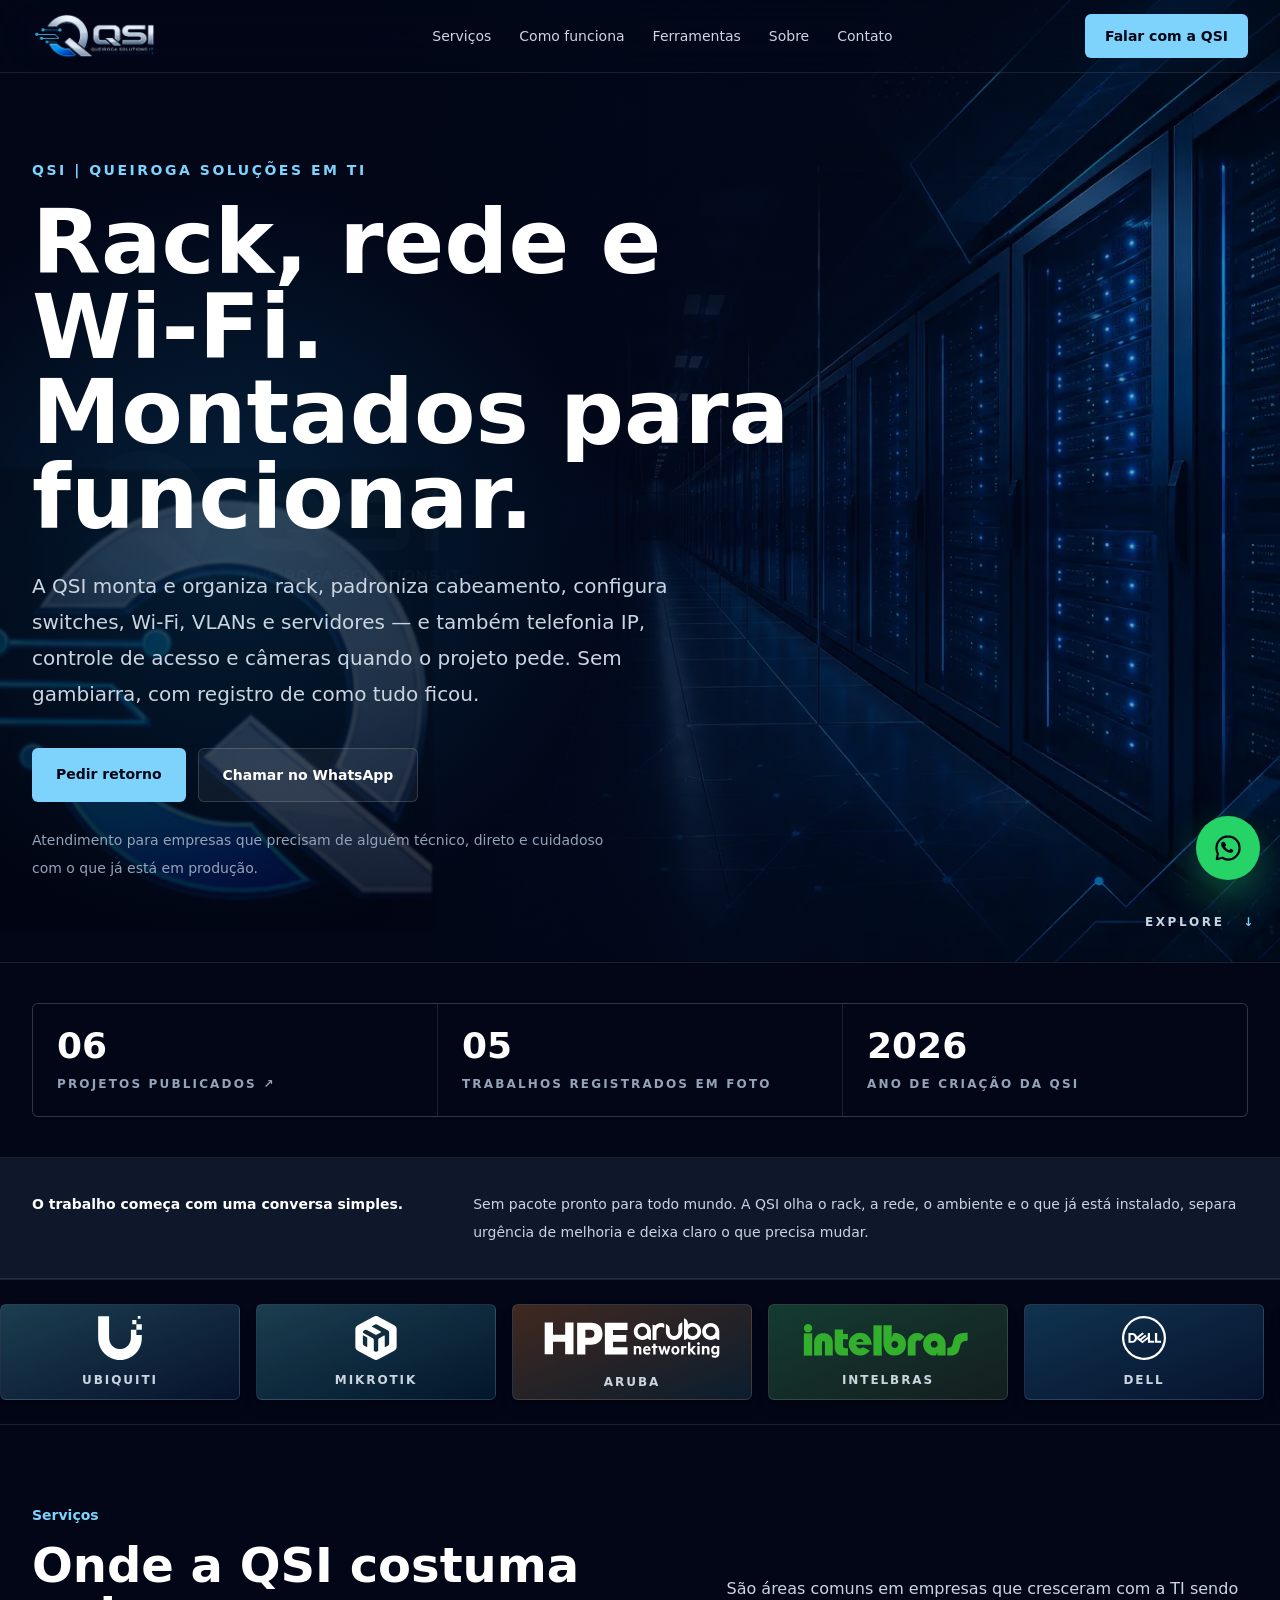
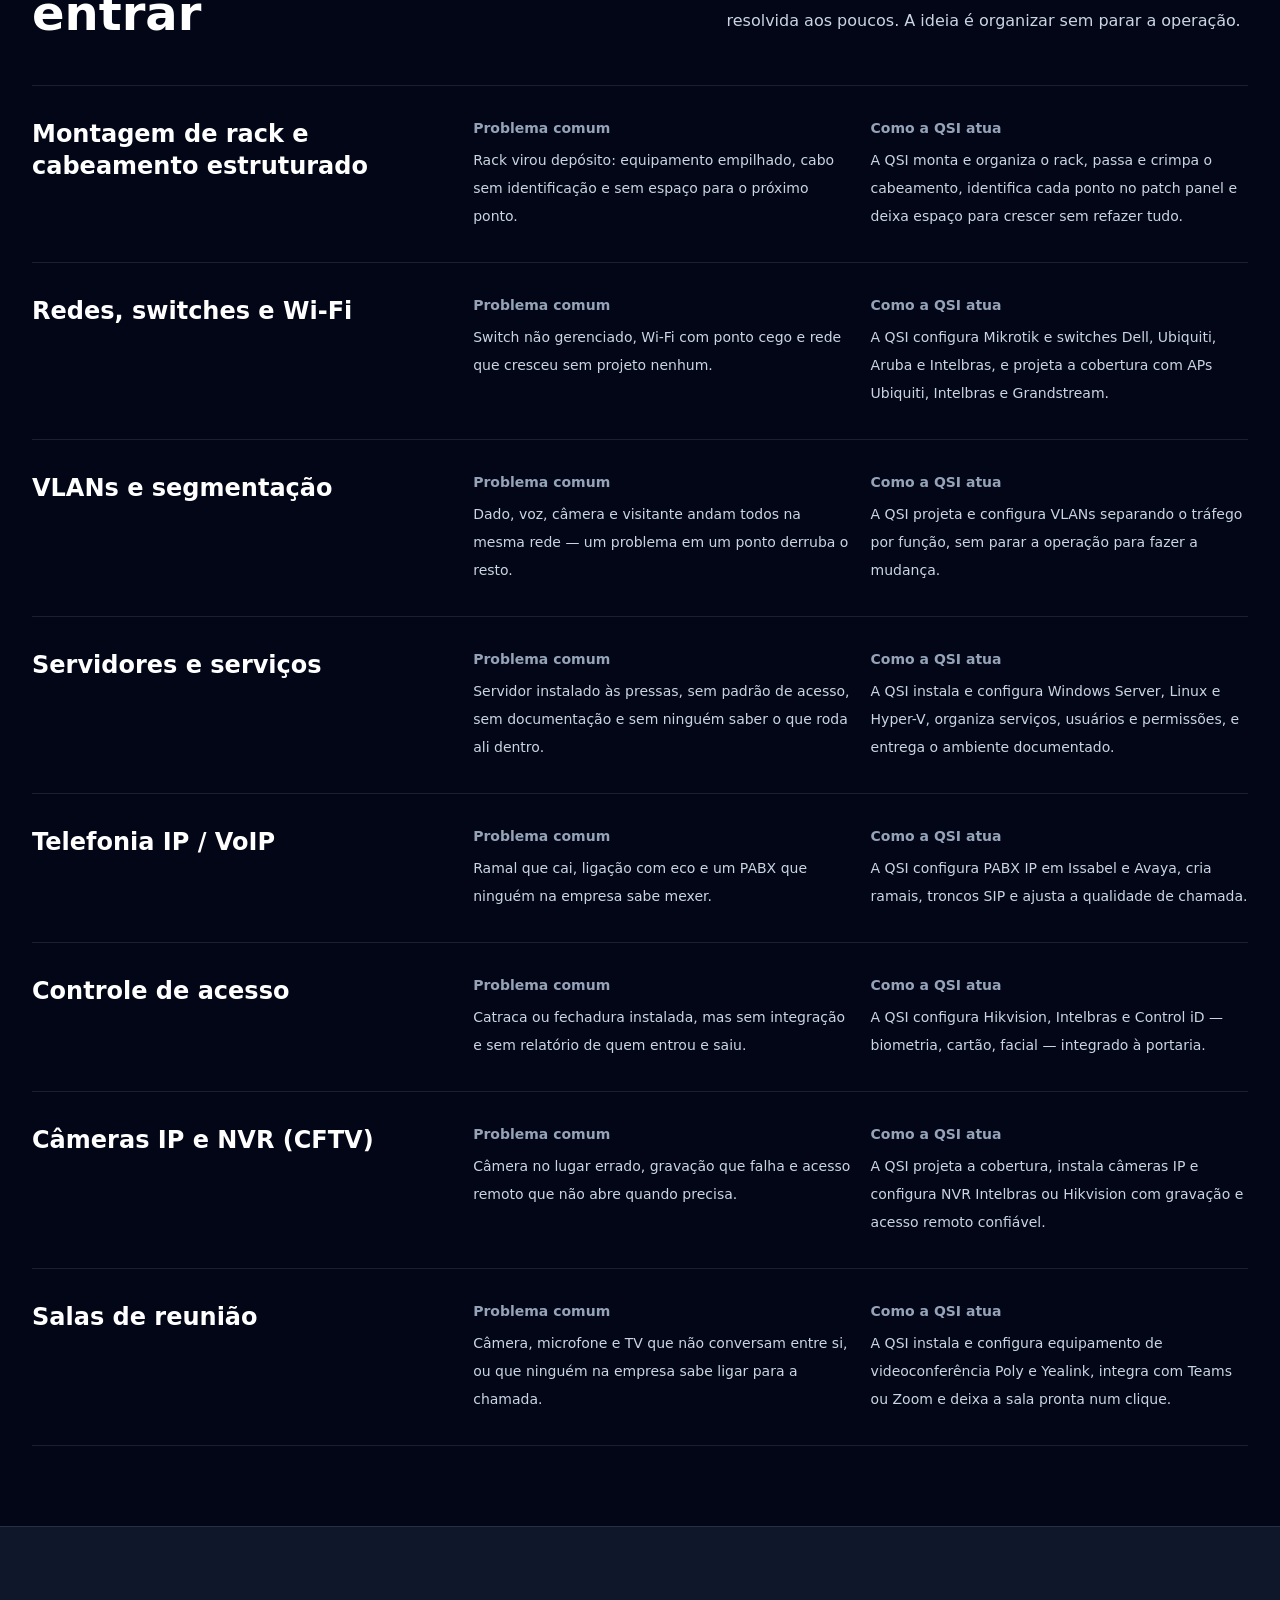
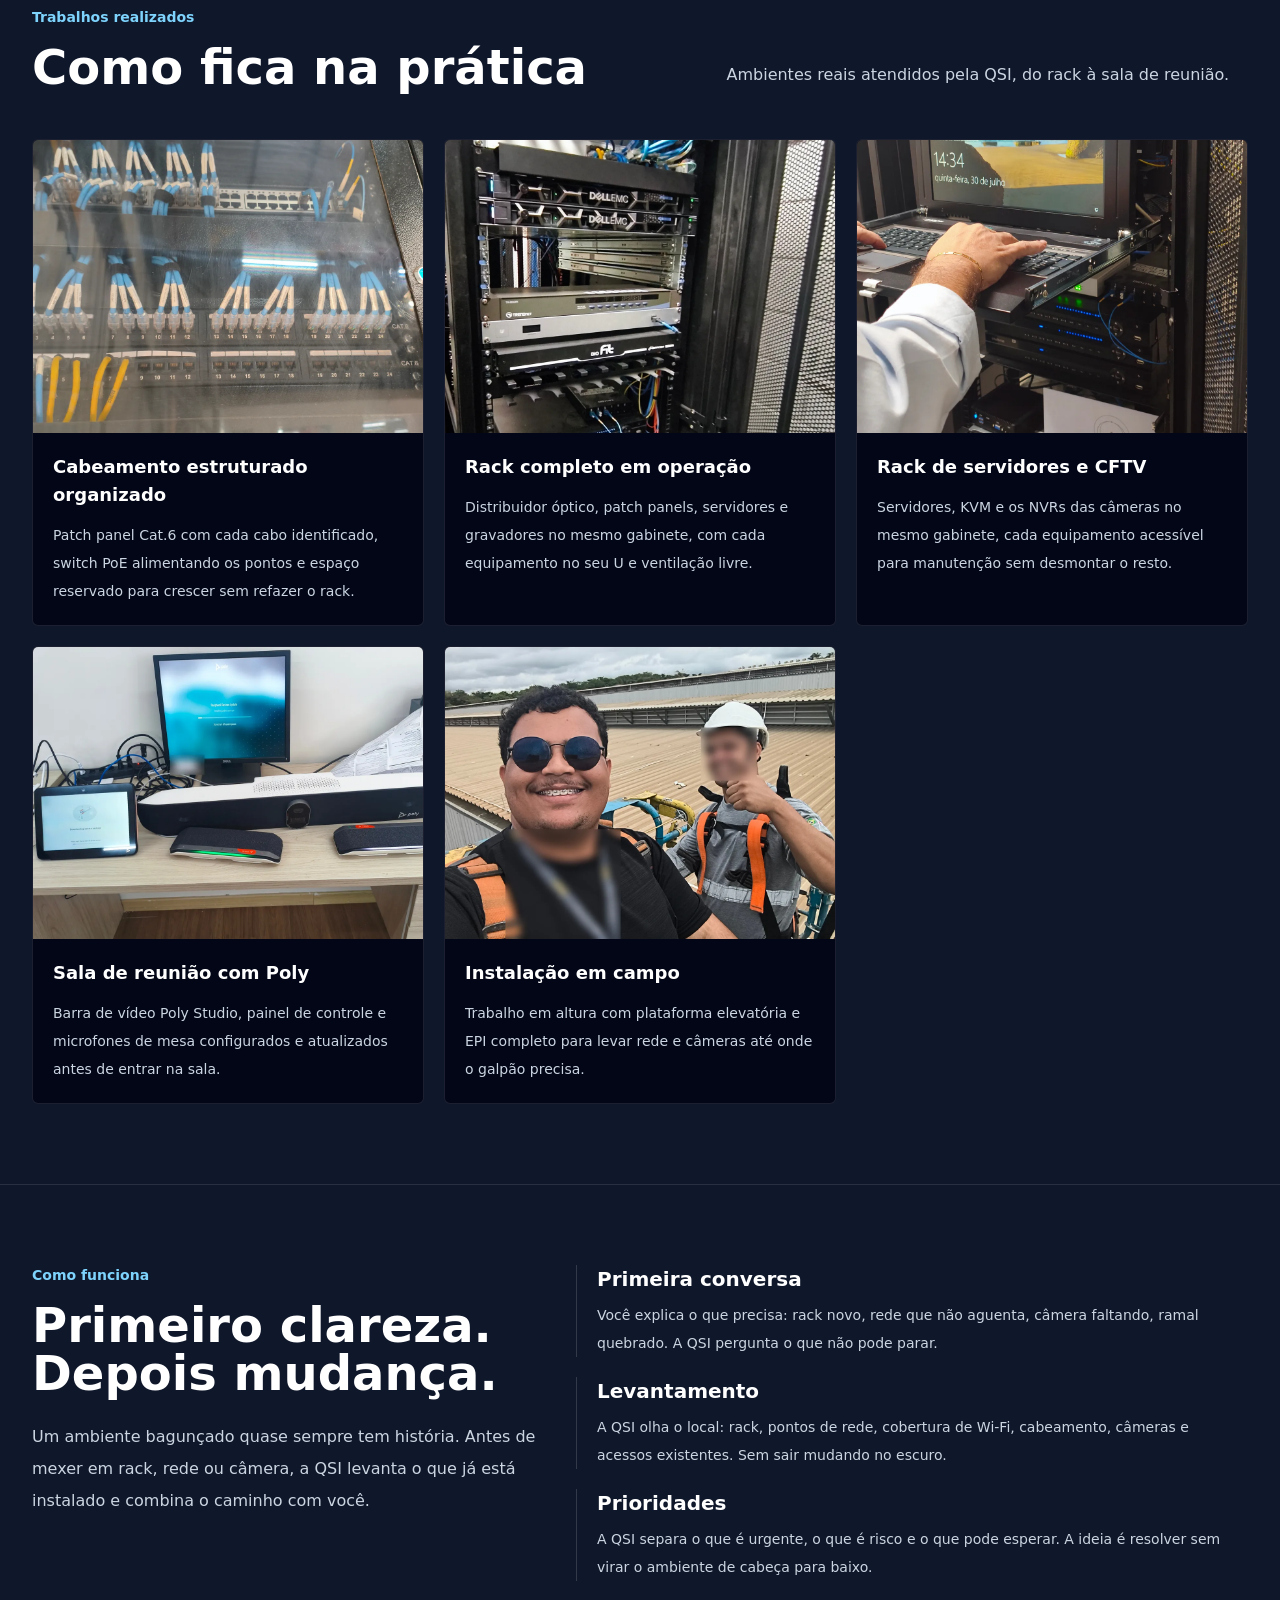
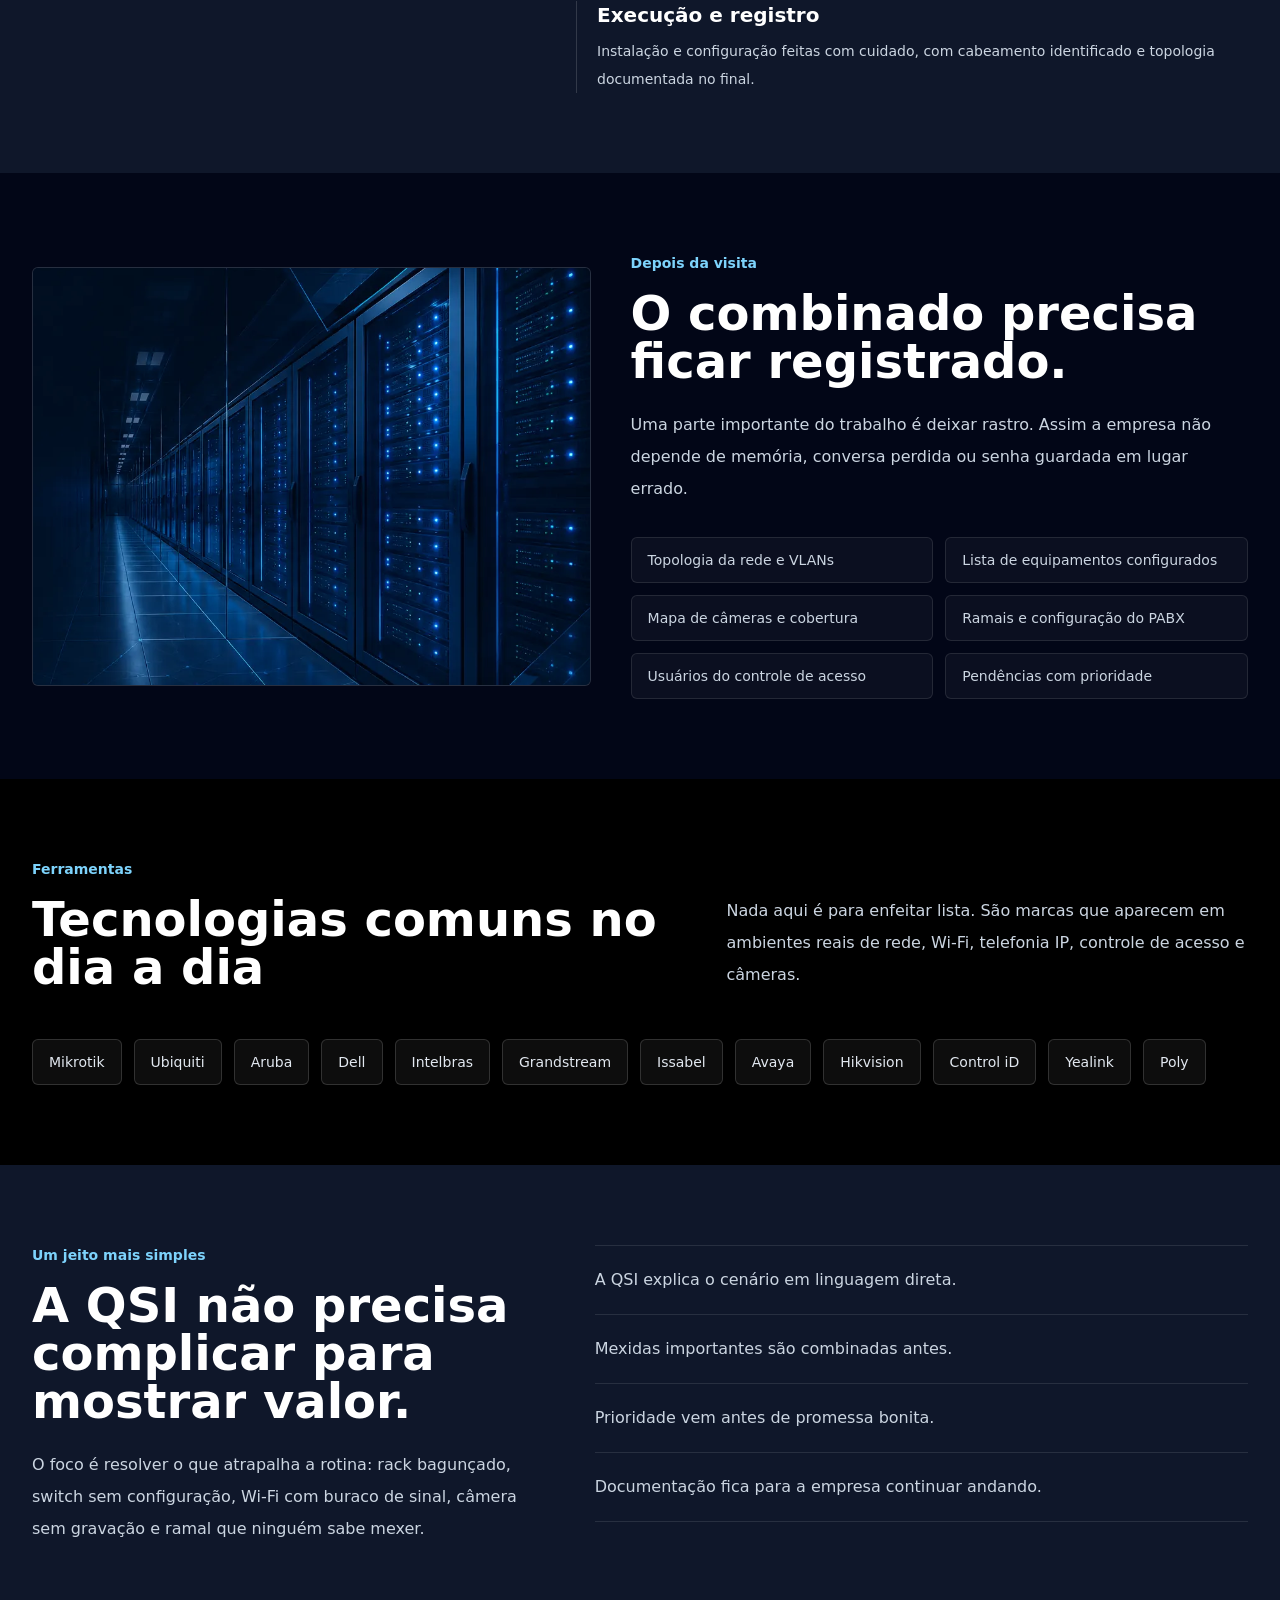
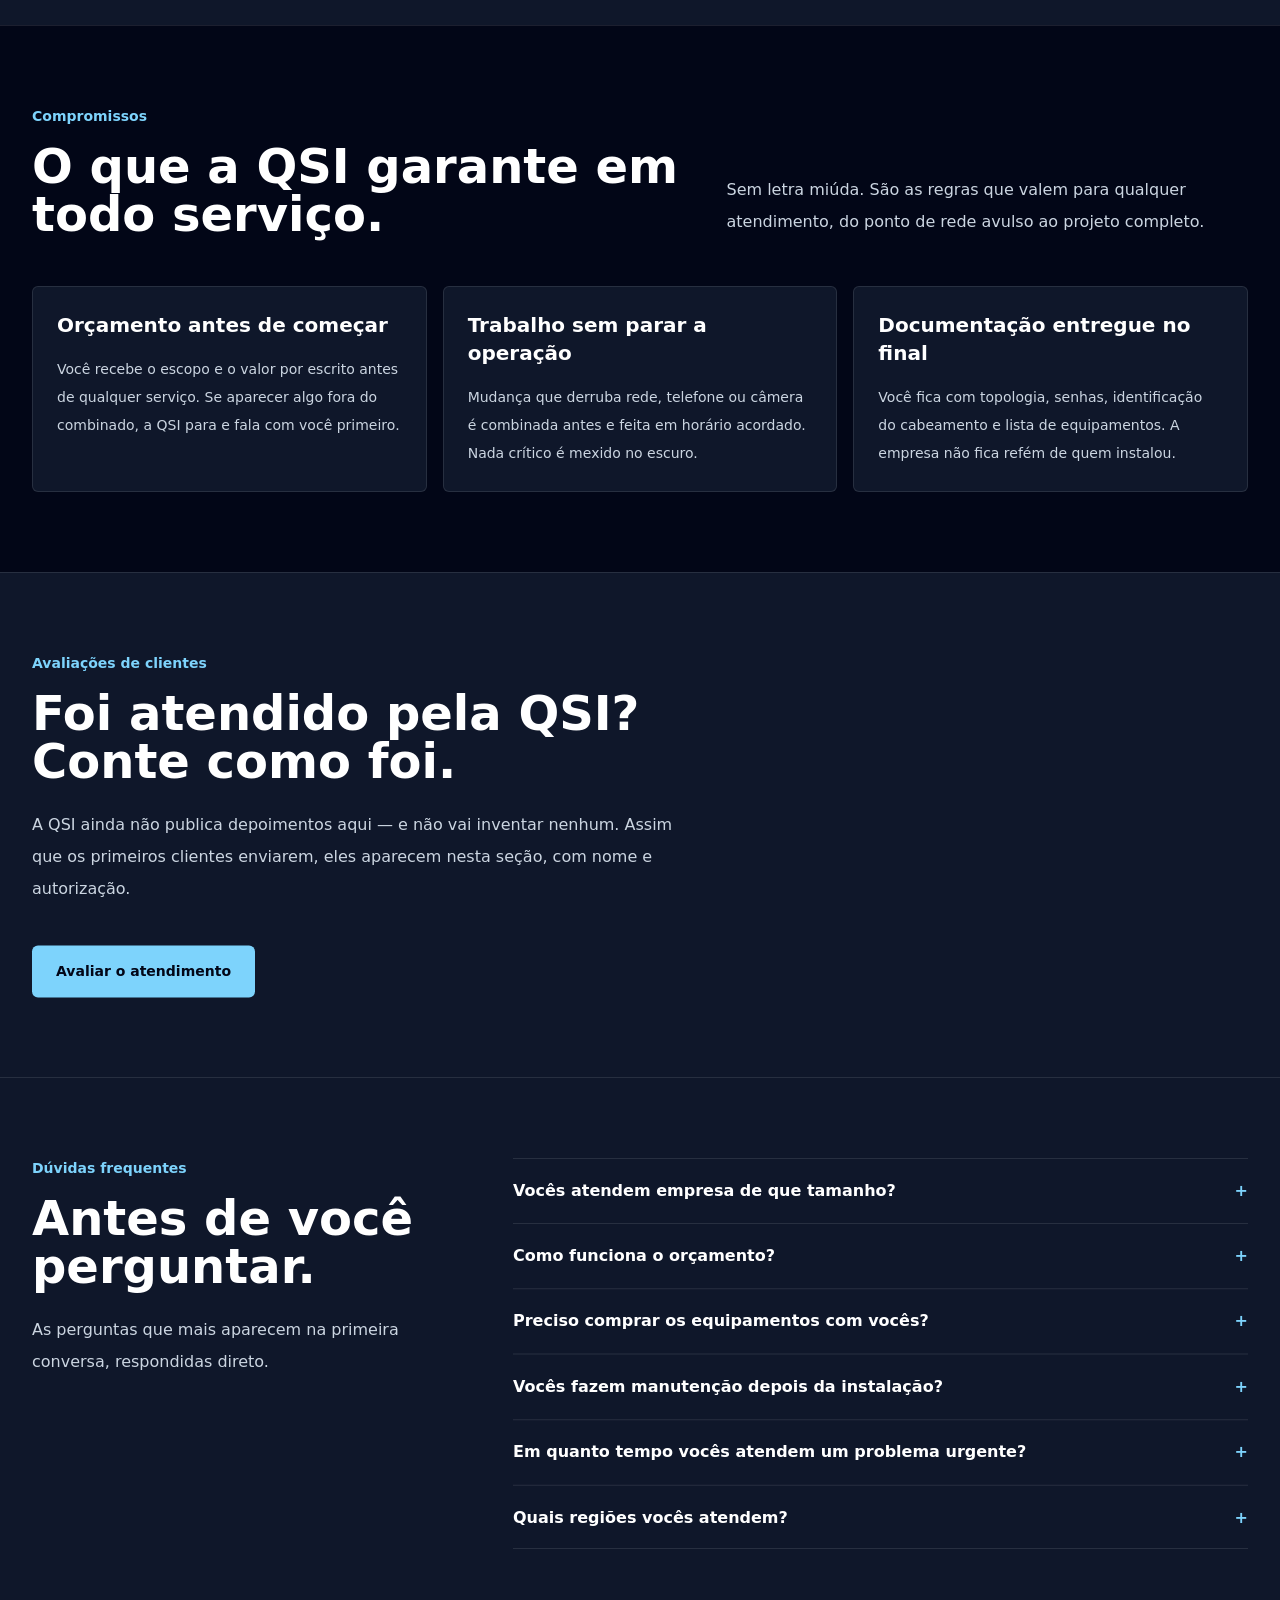
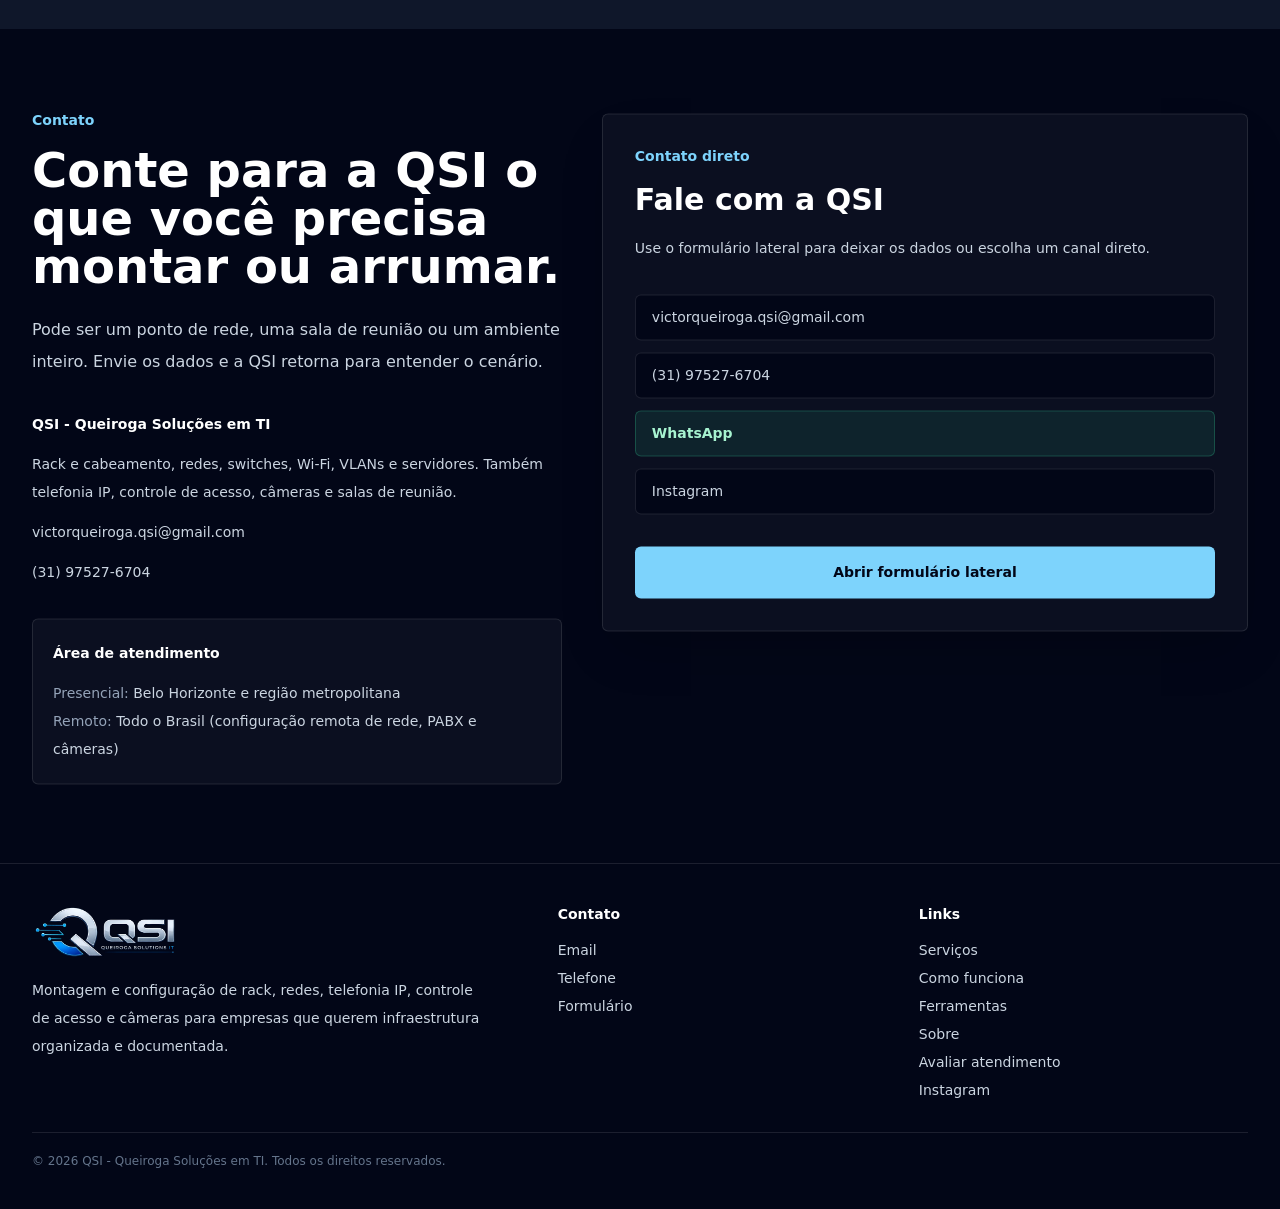
==== index.html @ b08262d1 "Reposiciona para rack, cabeamento, redes e servidores; adiciona faixa de numeros - hero passa a lide" ====
<!DOCTYPE html><!--o9L2mzLvcRJ_IRbmu7d8I--><html lang="pt-BR"><head><meta charSet="utf-8"/><meta name="viewport" content="width=device-width, initial-scale=1"/><link rel="preload" as="image" href="/assets/qsi-logo-transparent.webp"/><link rel="preload" as="image" href="/assets/qsi-hero-spi.webp"/><link rel="preload" as="image" href="/assets/qsi-q-mark.webp"/><link rel="preload" as="image" href="/assets/brands/ubiquiti.svg"/><link rel="preload" as="image" href="/assets/brands/mikrotik.svg"/><link rel="preload" as="image" href="/assets/brands/aruba.svg"/><link rel="preload" as="image" href="/assets/brands/intelbras.svg"/><link rel="preload" as="image" href="/assets/brands/dell.svg"/><link rel="preload" as="image" href="/assets/brands/issabel.svg"/><link rel="preload" as="image" href="/assets/brands/yealink.svg"/><link rel="stylesheet" href="/_next/static/css/ce5e32db10b70e3d.css" data-precedence="next"/><link rel="preload" as="script" fetchPriority="low" href="/_next/static/chunks/webpack-1d8eb0fc8a2c6fcb.js"/><script src="/_next/static/chunks/acfafb44-8249079a6627ac92.js" async=""></script><script src="/_next/static/chunks/920-ceb030261207b4ae.js" async=""></script><script src="/_next/static/chunks/main-app-747148b4da2c9497.js" async=""></script><script src="/_next/static/chunks/151-fd55895e0e0da0a5.js" async=""></script><script src="/_next/static/chunks/app/layout-9b47a3c9d9aac2ff.js" async=""></script><script src="/_next/static/chunks/318-f0725d6cb624e9a7.js" async=""></script><script src="/_next/static/chunks/app/page-04b25f39eabdfef7.js" async=""></script><meta name="theme-color" content="#020617"/><title>QSI - Queiroga Soluções em TI</title><meta name="description" content="Montagem de rack e cabeamento, switches, Wi-Fi, VLANs e servidores — mais telefonia IP, controle de acesso e câmeras. Infraestrutura organizada e configurada para funcionar."/><meta name="author" content="QSI - Queiroga Soluções em TI"/><meta name="keywords" content="Montagem de rack,Cabeamento estruturado,Infraestrutura de rede,Mikrotik,Ubiquiti,Switch gerenciável,VLAN,Wi-Fi corporativo,Configuração de servidores,Windows Server,Hyper-V,Telefonia IP,VoIP,Issabel,Avaya,Controle de acesso,Hikvision,Intelbras,Control iD,CFTV,Câmeras IP,NVR,Sala de reunião,Videoconferência,Poly,Belo Horizonte,Minas Gerais"/><meta name="creator" content="QSI - Queiroga Soluções em TI"/><meta name="publisher" content="QSI - Queiroga Soluções em TI"/><meta name="robots" content="index, follow"/><meta name="googlebot" content="index, follow, max-image-preview:large, max-snippet:-1"/><link rel="canonical" href="https://queirogasolution.com.br/"/><meta property="og:title" content="QSI - Queiroga Soluções em TI"/><meta property="og:description" content="Organização prática de rack e cabeamento, redes, switches, Wi-Fi, VLANs e servidores — e também telefonia IP, controle de acesso e câmeras."/><meta property="og:url" content="https://queirogasolution.com.br/"/><meta property="og:site_name" content="QSI - Queiroga Soluções em TI"/><meta property="og:locale" content="pt_BR"/><meta property="og:image" content="https://queirogasolution.com.br/assets/qsi-og.jpg"/><meta property="og:image:width" content="1200"/><meta property="og:image:height" content="630"/><meta property="og:image:alt" content="QSI - infraestrutura de rede, telefonia e câmeras"/><meta property="og:type" content="website"/><meta name="twitter:card" content="summary_large_image"/><meta name="twitter:title" content="QSI - Queiroga Soluções em TI"/><meta name="twitter:description" content="Montagem e configuração de rack, cabeamento, redes, Wi-Fi e servidores, sem gambiarra."/><meta name="twitter:image" content="https://queirogasolution.com.br/assets/qsi-og.jpg"/><script src="/_next/static/chunks/polyfills-42372ed130431b0a.js" noModule=""></script></head><body><div hidden=""><!--$--><!--/$--></div><header class="fixed inset-x-0 top-0 z-50 border-b border-white/10 bg-slate-950/92 backdrop-blur-xl"><div class="mx-auto flex h-[72px] max-w-[1600px] items-center justify-between gap-4 px-5 lg:px-8"><a href="/" class="flex shrink-0 items-center" aria-label="QSI - página inicial"><img alt="QSI - Queiroga Soluções em TI" width="260" height="100" decoding="async" data-nimg="1" class="h-10 w-36 object-contain object-left sm:h-11 sm:w-40 lg:h-12 lg:w-52" style="color:transparent" src="/assets/qsi-logo-transparent.webp"/></a><nav class="hidden items-center gap-4 md:flex lg:gap-7"><a href="/servicos/" class="whitespace-nowrap text-sm font-medium text-slate-300 transition hover:text-white">Serviços</a><a href="/como-funciona/" class="whitespace-nowrap text-sm font-medium text-slate-300 transition hover:text-white">Como funciona</a><a href="/ferramentas/" class="whitespace-nowrap text-sm font-medium text-slate-300 transition hover:text-white">Ferramentas</a><a href="/sobre/" class="whitespace-nowrap text-sm font-medium text-slate-300 transition hover:text-white">Sobre</a><a href="/contato/" class="whitespace-nowrap text-sm font-medium text-slate-300 transition hover:text-white">Contato</a></nav><a href="/contato/" class="hidden shrink-0 whitespace-nowrap rounded-md bg-sky-300 px-4 py-2.5 text-sm font-semibold text-slate-950 transition hover:bg-white md:inline-flex lg:px-5 lg:py-3">Falar com a QSI</a><button type="button" class="rounded-md border border-white/15 px-4 py-2 text-sm font-semibold text-white md:hidden" aria-expanded="false">Menu</button></div></header><main class="overflow-hidden bg-slate-950 text-slate-100"><script type="application/ld+json">{"@context":"https://schema.org","@type":"LocalBusiness","@id":"https://queirogasolution.com.br/#business","name":"QSI - Queiroga Soluções em TI","description":"Montagem de rack e cabeamento, switches, Wi-Fi, VLANs e servidores — mais telefonia IP, controle de acesso e câmeras. Infraestrutura organizada e configurada para funcionar.","areaServed":[{"@type":"City","name":"Belo Horizonte"},{"@type":"State","name":"Minas Gerais"}],"address":{"@type":"PostalAddress","addressLocality":"Belo Horizonte","addressRegion":"MG","addressCountry":"BR"},"knowsAbout":["Montagem de rack e cabeamento estruturado","Redes, switches e Wi-Fi","VLANs e segmentação","Servidores e serviços","Telefonia IP","Controle de acesso","Câmeras IP e NVR","Salas de reunião"],"url":"https://queirogasolution.com.br","image":"https://queirogasolution.com.br/assets/qsi-og.jpg","email":"victorqueiroga.qsi@gmail.com","telephone":"(31) 97527-6704","priceRange":"$$","sameAs":["https://www.instagram.com/queiroga_solutions_it?igsh=ZDJmYmFrMWUxdTM="]}</script><script type="application/ld+json">{"@context":"https://schema.org","@type":"FAQPage","mainEntity":[{"@type":"Question","name":"Vocês atendem empresa de que tamanho?","acceptedAnswer":{"@type":"Answer","text":"Do consultório e da loja com um rack pequeno até galpão e escritório com dezenas de pontos de rede. O que muda é o tamanho do projeto, não a forma de trabalhar."}},{"@type":"Question","name":"Como funciona o orçamento?","acceptedAnswer":{"@type":"Answer","text":"A primeira conversa e o levantamento inicial não têm custo. Depois de ver o que existe, a QSI manda o escopo e o valor por escrito. Só começa depois do seu aceite."}},{"@type":"Question","name":"Preciso comprar os equipamentos com vocês?","acceptedAnswer":{"@type":"Answer","text":"Não. A QSI trabalha com o que você já tem ou indica o que faz sentido comprar, com a especificação certa. Você compra de quem quiser."}},{"@type":"Question","name":"Vocês fazem manutenção depois da instalação?","acceptedAnswer":{"@type":"Answer","text":"Sim. Dá para contratar atendimento pontual quando der problema ou uma rotina mensal de acompanhamento, com prioridade de resposta."}},{"@type":"Question","name":"Em quanto tempo vocês atendem um problema urgente?","acceptedAnswer":{"@type":"Answer","text":"Rede parada, telefone mudo ou câmera fora do ar entram como urgência. O retorno é no mesmo dia útil, com atendimento remoto imediato quando o problema permite."}},{"@type":"Question","name":"Quais regiões vocês atendem?","acceptedAnswer":{"@type":"Answer","text":"Belo Horizonte e região metropolitana para serviço presencial. Configuração remota de rede, PABX e câmeras pode ser feita para qualquer lugar do país."}}]}</script><section id="inicio" class="relative min-h-screen overflow-hidden border-b border-white/10 bg-slate-950 pt-20"><img alt="Corredor de datacenter com racks iluminados em azul" decoding="async" data-nimg="fill" class="object-cover object-center opacity-95" style="position:absolute;height:100%;width:100%;left:0;top:0;right:0;bottom:0;color:transparent" src="/assets/qsi-hero-spi.webp"/><div class="absolute inset-0 bg-[linear-gradient(180deg,rgba(2,6,23,0.93)_0%,rgba(2,6,23,0.82)_55%,rgba(2,6,23,0.95)_100%)] lg:bg-[linear-gradient(90deg,rgba(2,6,23,0.99)_0%,rgba(2,6,23,0.96)_34%,rgba(2,6,23,0.62)_62%,rgba(2,6,23,0.18)_100%)]"></div><div class="absolute inset-0 bg-[radial-gradient(circle_at_18%_58%,rgba(14,165,233,0.18),transparent_32%)]"></div><img alt="" aria-hidden="true" width="625" height="530" decoding="async" data-nimg="1" class="pointer-events-none absolute -left-28 bottom-8 hidden w-[34rem] max-w-none opacity-[0.16] blur-[1px] saturate-150 lg:block" style="color:transparent" src="/assets/qsi-q-mark.webp"/><div class="relative mx-auto flex min-h-[calc(100vh-5rem)] max-w-[1600px] items-center px-5 py-20 lg:px-8"><div class="max-w-3xl" style="opacity:0;transform:translateY(28px)"><p class="mb-5 text-sm font-semibold uppercase tracking-[0.18em] text-sky-300">QSI | Queiroga Soluções em TI</p><h1 class="max-w-5xl text-[clamp(2.5rem,7vw,6.8rem)] font-semibold leading-[1.05] tracking-normal text-white sm:leading-[0.95]">Rack, rede e Wi-Fi. Montados para funcionar.</h1><p class="mt-7 max-w-2xl text-lg leading-8 text-slate-300 sm:text-xl sm:leading-9">A QSI monta e organiza rack, padroniza cabeamento, configura switches, Wi-Fi, VLANs e servidores — e também telefonia IP, controle de acesso e câmeras quando o projeto pede. Sem gambiarra, com registro de como tudo ficou.</p><div class="mt-9 flex flex-col gap-3 sm:flex-row"><a href="/contato/" class="inline-flex justify-center rounded-md bg-sky-300 px-6 py-4 text-sm font-semibold text-slate-950 transition hover:bg-white">Pedir retorno</a><button type="button" data-qsi-whatsapp-popup="true" class="inline-flex justify-center rounded-md border border-white/15 bg-white/5 px-6 py-4 text-sm font-semibold text-white transition hover:border-emerald-400 hover:text-emerald-200">Chamar no WhatsApp</button></div><p class="mt-6 max-w-xl text-sm leading-7 text-slate-400">Atendimento para empresas que precisam de alguém técnico, direto e cuidadoso com o que já está em produção.</p></div></div><div class="absolute bottom-8 right-6 hidden text-xs font-semibold uppercase tracking-[0.22em] text-slate-300 lg:block">Explore <span class="ml-3 text-sky-300">↓</span></div></section><section class="border-b border-white/10 bg-slate-950 px-5 py-10 lg:px-8" aria-label="Números da QSI"><dl class="mx-auto grid max-w-[1600px] gap-px overflow-hidden rounded-md border border-white/10 bg-white/10 sm:grid-cols-3"><div class="flex flex-col bg-slate-950 p-6"><dt class="order-2 mt-3 text-xs font-semibold uppercase tracking-[0.18em] text-slate-400"><a class="transition hover:text-sky-300" href="https://github.com/VictorQueirogaToledo/apresentacoes" target="_blank" rel="noreferrer">Projetos publicados<!-- --> ↗</a></dt><dd class="text-4xl font-semibold leading-none text-white">06</dd></div><div class="flex flex-col bg-slate-950 p-6"><dt class="order-2 mt-3 text-xs font-semibold uppercase tracking-[0.18em] text-slate-400">Trabalhos registrados em foto</dt><dd class="text-4xl font-semibold leading-none text-white">05</dd></div><div class="flex flex-col bg-slate-950 p-6"><dt class="order-2 mt-3 text-xs font-semibold uppercase tracking-[0.18em] text-slate-400">Ano de criação da QSI</dt><dd class="text-4xl font-semibold leading-none text-white">2026</dd></div></dl></section><section class="border-b border-white/10 bg-slate-900 px-5 py-8 lg:px-8"><div class="mx-auto grid max-w-[1600px] gap-6 text-sm leading-7 text-slate-300 lg:grid-cols-[0.7fr_1.3fr]"><p class="font-semibold text-white">O trabalho começa com uma conversa simples.</p><p>Sem pacote pronto para todo mundo. A QSI olha o rack, a rede, o ambiente e o que já está instalado, separa urgência de melhoria e deixa claro o que precisa mudar.</p></div></section><div class="overflow-hidden border-y border-white/10 bg-slate-950 py-6"><div class="brand-marquee flex w-max gap-4"><div class="flex h-24 min-w-60 flex-col items-center justify-center gap-3 rounded-md border border-white/10 bg-gradient-to-br from-cyan-300/25 to-blue-500/10 px-7 shadow-lg shadow-black/20"><img src="/assets/brands/ubiquiti.svg" alt="Logo Ubiquiti" class="object-contain h-11 w-36"/><span class="text-xs font-semibold uppercase tracking-[0.16em] text-slate-300">Ubiquiti</span></div><div class="flex h-24 min-w-60 flex-col items-center justify-center gap-3 rounded-md border border-white/10 bg-gradient-to-br from-cyan-300/25 to-sky-500/10 px-7 shadow-lg shadow-black/20"><img src="/assets/brands/mikrotik.svg" alt="Logo MikroTik" class="object-contain h-11 w-36"/><span class="text-xs font-semibold uppercase tracking-[0.16em] text-slate-300">MikroTik</span></div><div class="flex h-24 min-w-60 flex-col items-center justify-center gap-3 rounded-md border border-white/10 bg-gradient-to-br from-orange-400/25 to-cyan-300/10 px-7 shadow-lg shadow-black/20"><img src="/assets/brands/aruba.svg" alt="Logo Aruba" class="object-contain h-12 w-44 brightness-0 invert"/><span class="text-xs font-semibold uppercase tracking-[0.16em] text-slate-300">Aruba</span></div><div class="flex h-24 min-w-60 flex-col items-center justify-center gap-3 rounded-md border border-white/10 bg-gradient-to-br from-green-400/25 to-lime-300/10 px-7 shadow-lg shadow-black/20"><img src="/assets/brands/intelbras.svg" alt="Logo Intelbras" class="object-contain h-11 w-44"/><span class="text-xs font-semibold uppercase tracking-[0.16em] text-slate-300">Intelbras</span></div><div class="flex h-24 min-w-60 flex-col items-center justify-center gap-3 rounded-md border border-white/10 bg-gradient-to-br from-sky-400/25 to-blue-500/10 px-7 shadow-lg shadow-black/20"><img src="/assets/brands/dell.svg" alt="Logo Dell" class="object-contain h-11 w-32"/><span class="text-xs font-semibold uppercase tracking-[0.16em] text-slate-300">Dell</span></div><div class="flex h-24 min-w-60 flex-col items-center justify-center gap-3 rounded-md border border-white/10 bg-gradient-to-br from-violet-400/25 to-fuchsia-300/10 px-7 shadow-lg shadow-black/20"><img src="/assets/brands/issabel.svg" alt="Logo Issabel" class="object-contain h-12 w-32"/><span class="text-xs font-semibold uppercase tracking-[0.16em] text-slate-300">Issabel</span></div><div class="flex h-24 min-w-60 flex-col items-center justify-center gap-3 rounded-md border border-white/10 bg-gradient-to-br from-emerald-400/25 to-teal-500/10 px-7 shadow-lg shadow-black/20"><img src="/assets/brands/yealink.svg" alt="Logo Yealink" class="object-contain h-11 w-44 brightness-0 invert"/><span class="text-xs font-semibold uppercase tracking-[0.16em] text-slate-300">Yealink</span></div><div class="flex h-24 min-w-60 flex-col items-center justify-center gap-3 rounded-md border border-white/10 bg-gradient-to-br from-cyan-300/25 to-blue-500/10 px-7 shadow-lg shadow-black/20"><img src="/assets/brands/ubiquiti.svg" alt="Logo Ubiquiti" class="object-contain h-11 w-36"/><span class="text-xs font-semibold uppercase tracking-[0.16em] text-slate-300">Ubiquiti</span></div><div class="flex h-24 min-w-60 flex-col items-center justify-center gap-3 rounded-md border border-white/10 bg-gradient-to-br from-cyan-300/25 to-sky-500/10 px-7 shadow-lg shadow-black/20"><img src="/assets/brands/mikrotik.svg" alt="Logo MikroTik" class="object-contain h-11 w-36"/><span class="text-xs font-semibold uppercase tracking-[0.16em] text-slate-300">MikroTik</span></div><div class="flex h-24 min-w-60 flex-col items-center justify-center gap-3 rounded-md border border-white/10 bg-gradient-to-br from-orange-400/25 to-cyan-300/10 px-7 shadow-lg shadow-black/20"><img src="/assets/brands/aruba.svg" alt="Logo Aruba" class="object-contain h-12 w-44 brightness-0 invert"/><span class="text-xs font-semibold uppercase tracking-[0.16em] text-slate-300">Aruba</span></div><div class="flex h-24 min-w-60 flex-col items-center justify-center gap-3 rounded-md border border-white/10 bg-gradient-to-br from-green-400/25 to-lime-300/10 px-7 shadow-lg shadow-black/20"><img src="/assets/brands/intelbras.svg" alt="Logo Intelbras" class="object-contain h-11 w-44"/><span class="text-xs font-semibold uppercase tracking-[0.16em] text-slate-300">Intelbras</span></div><div class="flex h-24 min-w-60 flex-col items-center justify-center gap-3 rounded-md border border-white/10 bg-gradient-to-br from-sky-400/25 to-blue-500/10 px-7 shadow-lg shadow-black/20"><img src="/assets/brands/dell.svg" alt="Logo Dell" class="object-contain h-11 w-32"/><span class="text-xs font-semibold uppercase tracking-[0.16em] text-slate-300">Dell</span></div><div class="flex h-24 min-w-60 flex-col items-center justify-center gap-3 rounded-md border border-white/10 bg-gradient-to-br from-violet-400/25 to-fuchsia-300/10 px-7 shadow-lg shadow-black/20"><img src="/assets/brands/issabel.svg" alt="Logo Issabel" class="object-contain h-12 w-32"/><span class="text-xs font-semibold uppercase tracking-[0.16em] text-slate-300">Issabel</span></div><div class="flex h-24 min-w-60 flex-col items-center justify-center gap-3 rounded-md border border-white/10 bg-gradient-to-br from-emerald-400/25 to-teal-500/10 px-7 shadow-lg shadow-black/20"><img src="/assets/brands/yealink.svg" alt="Logo Yealink" class="object-contain h-11 w-44 brightness-0 invert"/><span class="text-xs font-semibold uppercase tracking-[0.16em] text-slate-300">Yealink</span></div></div></div><section id="servicos" class="mx-auto max-w-[1600px] px-5 py-20 lg:px-8"><div style="opacity:0;transform:translateY(28px)"><div class="mb-12 grid gap-6 lg:grid-cols-[0.9fr_0.7fr] lg:items-end"><div><p class="mb-4 text-sm font-semibold text-sky-300">Serviços</p><h2 class="text-4xl font-semibold leading-tight text-white sm:text-5xl">Onde a QSI costuma entrar</h2></div><p class="text-base leading-8 text-slate-300">São áreas comuns em empresas que cresceram com a TI sendo resolvida aos poucos. A ideia é organizar sem parar a operação.</p></div></div><div class="divide-y divide-white/10 border-y border-white/10"><div style="opacity:0;transform:translateY(28px)"><article class="grid gap-6 py-8 lg:grid-cols-[0.35fr_0.65fr]"><div><h3 class="text-2xl font-semibold text-white">Montagem de rack e cabeamento estruturado</h3></div><div class="grid gap-5 sm:grid-cols-2"><div><p class="text-sm font-semibold text-slate-400">Problema comum</p><p class="mt-2 text-sm leading-7 text-slate-300">Rack virou depósito: equipamento empilhado, cabo sem identificação e sem espaço para o próximo ponto.</p></div><div><p class="text-sm font-semibold text-slate-400">Como a QSI atua</p><p class="mt-2 text-sm leading-7 text-slate-300">A QSI monta e organiza o rack, passa e crimpa o cabeamento, identifica cada ponto no patch panel e deixa espaço para crescer sem refazer tudo.</p></div></div></article></div><div style="opacity:0;transform:translateY(28px)"><article class="grid gap-6 py-8 lg:grid-cols-[0.35fr_0.65fr]"><div><h3 class="text-2xl font-semibold text-white">Redes, switches e Wi-Fi</h3></div><div class="grid gap-5 sm:grid-cols-2"><div><p class="text-sm font-semibold text-slate-400">Problema comum</p><p class="mt-2 text-sm leading-7 text-slate-300">Switch não gerenciado, Wi-Fi com ponto cego e rede que cresceu sem projeto nenhum.</p></div><div><p class="text-sm font-semibold text-slate-400">Como a QSI atua</p><p class="mt-2 text-sm leading-7 text-slate-300">A QSI configura Mikrotik e switches Dell, Ubiquiti, Aruba e Intelbras, e projeta a cobertura com APs Ubiquiti, Intelbras e Grandstream.</p></div></div></article></div><div style="opacity:0;transform:translateY(28px)"><article class="grid gap-6 py-8 lg:grid-cols-[0.35fr_0.65fr]"><div><h3 class="text-2xl font-semibold text-white">VLANs e segmentação</h3></div><div class="grid gap-5 sm:grid-cols-2"><div><p class="text-sm font-semibold text-slate-400">Problema comum</p><p class="mt-2 text-sm leading-7 text-slate-300">Dado, voz, câmera e visitante andam todos na mesma rede — um problema em um ponto derruba o resto.</p></div><div><p class="text-sm font-semibold text-slate-400">Como a QSI atua</p><p class="mt-2 text-sm leading-7 text-slate-300">A QSI projeta e configura VLANs separando o tráfego por função, sem parar a operação para fazer a mudança.</p></div></div></article></div><div style="opacity:0;transform:translateY(28px)"><article class="grid gap-6 py-8 lg:grid-cols-[0.35fr_0.65fr]"><div><h3 class="text-2xl font-semibold text-white">Servidores e serviços</h3></div><div class="grid gap-5 sm:grid-cols-2"><div><p class="text-sm font-semibold text-slate-400">Problema comum</p><p class="mt-2 text-sm leading-7 text-slate-300">Servidor instalado às pressas, sem padrão de acesso, sem documentação e sem ninguém saber o que roda ali dentro.</p></div><div><p class="text-sm font-semibold text-slate-400">Como a QSI atua</p><p class="mt-2 text-sm leading-7 text-slate-300">A QSI instala e configura Windows Server, Linux e Hyper-V, organiza serviços, usuários e permissões, e entrega o ambiente documentado.</p></div></div></article></div><div style="opacity:0;transform:translateY(28px)"><article class="grid gap-6 py-8 lg:grid-cols-[0.35fr_0.65fr]"><div><h3 class="text-2xl font-semibold text-white">Telefonia IP / VoIP</h3></div><div class="grid gap-5 sm:grid-cols-2"><div><p class="text-sm font-semibold text-slate-400">Problema comum</p><p class="mt-2 text-sm leading-7 text-slate-300">Ramal que cai, ligação com eco e um PABX que ninguém na empresa sabe mexer.</p></div><div><p class="text-sm font-semibold text-slate-400">Como a QSI atua</p><p class="mt-2 text-sm leading-7 text-slate-300">A QSI configura PABX IP em Issabel e Avaya, cria ramais, troncos SIP e ajusta a qualidade de chamada.</p></div></div></article></div><div style="opacity:0;transform:translateY(28px)"><article class="grid gap-6 py-8 lg:grid-cols-[0.35fr_0.65fr]"><div><h3 class="text-2xl font-semibold text-white">Controle de acesso</h3></div><div class="grid gap-5 sm:grid-cols-2"><div><p class="text-sm font-semibold text-slate-400">Problema comum</p><p class="mt-2 text-sm leading-7 text-slate-300">Catraca ou fechadura instalada, mas sem integração e sem relatório de quem entrou e saiu.</p></div><div><p class="text-sm font-semibold text-slate-400">Como a QSI atua</p><p class="mt-2 text-sm leading-7 text-slate-300">A QSI configura Hikvision, Intelbras e Control iD — biometria, cartão, facial — integrado à portaria.</p></div></div></article></div><div style="opacity:0;transform:translateY(28px)"><article class="grid gap-6 py-8 lg:grid-cols-[0.35fr_0.65fr]"><div><h3 class="text-2xl font-semibold text-white">Câmeras IP e NVR (CFTV)</h3></div><div class="grid gap-5 sm:grid-cols-2"><div><p class="text-sm font-semibold text-slate-400">Problema comum</p><p class="mt-2 text-sm leading-7 text-slate-300">Câmera no lugar errado, gravação que falha e acesso remoto que não abre quando precisa.</p></div><div><p class="text-sm font-semibold text-slate-400">Como a QSI atua</p><p class="mt-2 text-sm leading-7 text-slate-300">A QSI projeta a cobertura, instala câmeras IP e configura NVR Intelbras ou Hikvision com gravação e acesso remoto confiável.</p></div></div></article></div><div style="opacity:0;transform:translateY(28px)"><article class="grid gap-6 py-8 lg:grid-cols-[0.35fr_0.65fr]"><div><h3 class="text-2xl font-semibold text-white">Salas de reunião</h3></div><div class="grid gap-5 sm:grid-cols-2"><div><p class="text-sm font-semibold text-slate-400">Problema comum</p><p class="mt-2 text-sm leading-7 text-slate-300">Câmera, microfone e TV que não conversam entre si, ou que ninguém na empresa sabe ligar para a chamada.</p></div><div><p class="text-sm font-semibold text-slate-400">Como a QSI atua</p><p class="mt-2 text-sm leading-7 text-slate-300">A QSI instala e configura equipamento de videoconferência Poly e Yealink, integra com Teams ou Zoom e deixa a sala pronta num clique.</p></div></div></article></div></div></section><section id="trabalhos" class="border-y border-white/10 bg-slate-900 px-5 py-20 lg:px-8"><div class="mx-auto max-w-[1600px]"><div style="opacity:0;transform:translateY(28px)"><div class="mb-12 grid gap-6 lg:grid-cols-[0.9fr_0.7fr] lg:items-end"><div><p class="mb-4 text-sm font-semibold text-sky-300">Trabalhos realizados</p><h2 class="text-4xl font-semibold leading-tight text-white sm:text-5xl">Como fica na prática</h2></div><p class="text-base leading-8 text-slate-300">Ambientes reais atendidos pela QSI, do rack à sala de reunião.</p></div></div><div class="grid gap-5 sm:grid-cols-2 lg:grid-cols-3"><div style="opacity:0;transform:translateY(28px)"><article class="h-full overflow-hidden rounded-md border border-white/10 bg-slate-950"><div class="relative aspect-[4/3]"><img alt="Rack com patch panel Cat.6, cabos azuis identificados e switch PoE" loading="lazy" decoding="async" data-nimg="fill" class="object-cover" style="position:absolute;height:100%;width:100%;left:0;top:0;right:0;bottom:0;color:transparent" src="/assets/trabalhos/rack-cabeamento.webp"/></div><div class="p-5"><h3 class="text-lg font-semibold text-white">Cabeamento estruturado organizado</h3><p class="mt-3 text-sm leading-7 text-slate-300">Patch panel Cat.6 com cada cabo identificado, switch PoE alimentando os pontos e espaço reservado para crescer sem refazer o rack.</p></div></article></div><div style="opacity:0;transform:translateY(28px)"><article class="h-full overflow-hidden rounded-md border border-white/10 bg-slate-950"><div class="relative aspect-[4/3]"><img alt="Rack equipado com distribuidor óptico, patch panels e servidores" loading="lazy" decoding="async" data-nimg="fill" class="object-cover" style="position:absolute;height:100%;width:100%;left:0;top:0;right:0;bottom:0;color:transparent" src="/assets/trabalhos/rack-completo.webp"/></div><div class="p-5"><h3 class="text-lg font-semibold text-white">Rack completo em operação</h3><p class="mt-3 text-sm leading-7 text-slate-300">Distribuidor óptico, patch panels, servidores e gravadores no mesmo gabinete, com cada equipamento no seu U e ventilação livre.</p></div></article></div><div style="opacity:0;transform:translateY(28px)"><article class="h-full overflow-hidden rounded-md border border-white/10 bg-slate-950"><div class="relative aspect-[4/3]"><img alt="Rack com servidores, gaveta KVM e NVRs de câmeras em operação" loading="lazy" decoding="async" data-nimg="fill" class="object-cover" style="position:absolute;height:100%;width:100%;left:0;top:0;right:0;bottom:0;color:transparent" src="/assets/trabalhos/rack-servidores-cftv.webp"/></div><div class="p-5"><h3 class="text-lg font-semibold text-white">Rack de servidores e CFTV</h3><p class="mt-3 text-sm leading-7 text-slate-300">Servidores, KVM e os NVRs das câmeras no mesmo gabinete, cada equipamento acessível para manutenção sem desmontar o resto.</p></div></article></div><div style="opacity:0;transform:translateY(28px)"><article class="h-full overflow-hidden rounded-md border border-white/10 bg-slate-950"><div class="relative aspect-[4/3]"><img alt="Barra de videoconferência Poly Studio, tablet de controle e microfones Poly Sync" loading="lazy" decoding="async" data-nimg="fill" class="object-cover" style="position:absolute;height:100%;width:100%;left:0;top:0;right:0;bottom:0;color:transparent" src="/assets/trabalhos/sala-reuniao-poly.webp"/></div><div class="p-5"><h3 class="text-lg font-semibold text-white">Sala de reunião com Poly</h3><p class="mt-3 text-sm leading-7 text-slate-300">Barra de vídeo Poly Studio, painel de controle e microfones de mesa configurados e atualizados antes de entrar na sala.</p></div></article></div><div style="opacity:0;transform:translateY(28px)"><article class="h-full overflow-hidden rounded-md border border-white/10 bg-slate-950"><div class="relative aspect-[4/3]"><img alt="Técnicos em plataforma elevatória sobre a cobertura de um galpão" loading="lazy" decoding="async" data-nimg="fill" class="object-cover" style="position:absolute;height:100%;width:100%;left:0;top:0;right:0;bottom:0;color:transparent" src="/assets/trabalhos/equipe-campo.webp"/></div><div class="p-5"><h3 class="text-lg font-semibold text-white">Instalação em campo</h3><p class="mt-3 text-sm leading-7 text-slate-300">Trabalho em altura com plataforma elevatória e EPI completo para levar rede e câmeras até onde o galpão precisa.</p></div></article></div></div></div></section><section id="como-funciona" class="bg-slate-900 px-5 py-20 lg:px-8"><div class="mx-auto grid max-w-[1600px] gap-10 lg:grid-cols-[0.75fr_1fr]"><div style="opacity:0;transform:translateY(28px)"><div class="max-w-xl"><p class="mb-4 text-sm font-semibold text-sky-300">Como funciona</p><h2 class="text-4xl font-semibold leading-tight text-white sm:text-5xl">Primeiro clareza. Depois mudança.</h2><p class="mt-6 text-base leading-8 text-slate-300">Um ambiente bagunçado quase sempre tem história. Antes de mexer em rack, rede ou câmera, a QSI levanta o que já está instalado e combina o caminho com você.</p></div></div><div class="grid gap-5"><div style="opacity:0;transform:translateY(28px)"><article class="border-l border-white/15 pl-5"><h3 class="text-xl font-semibold text-white">Primeira conversa</h3><p class="mt-2 text-sm leading-7 text-slate-300">Você explica o que precisa: rack novo, rede que não aguenta, câmera faltando, ramal quebrado. A QSI pergunta o que não pode parar.</p></article></div><div style="opacity:0;transform:translateY(28px)"><article class="border-l border-white/15 pl-5"><h3 class="text-xl font-semibold text-white">Levantamento</h3><p class="mt-2 text-sm leading-7 text-slate-300">A QSI olha o local: rack, pontos de rede, cobertura de Wi-Fi, cabeamento, câmeras e acessos existentes. Sem sair mudando no escuro.</p></article></div><div style="opacity:0;transform:translateY(28px)"><article class="border-l border-white/15 pl-5"><h3 class="text-xl font-semibold text-white">Prioridades</h3><p class="mt-2 text-sm leading-7 text-slate-300">A QSI separa o que é urgente, o que é risco e o que pode esperar. A ideia é resolver sem virar o ambiente de cabeça para baixo.</p></article></div><div style="opacity:0;transform:translateY(28px)"><article class="border-l border-white/15 pl-5"><h3 class="text-xl font-semibold text-white">Execução e registro</h3><p class="mt-2 text-sm leading-7 text-slate-300">Instalação e configuração feitas com cuidado, com cabeamento identificado e topologia documentada no final.</p></article></div></div></div></section><section class="mx-auto grid max-w-[1600px] gap-10 px-5 py-20 lg:grid-cols-[0.95fr_1.05fr] lg:items-center lg:px-8"><div style="opacity:0;transform:translateY(28px)"><div class="relative aspect-[4/3] overflow-hidden rounded-md border border-white/10 bg-slate-900"><img alt="Corredor de racks de servidores" loading="lazy" decoding="async" data-nimg="fill" class="object-cover object-center" style="position:absolute;height:100%;width:100%;left:0;top:0;right:0;bottom:0;color:transparent" src="/assets/qsi-racks-clean.webp"/></div></div><div style="opacity:0;transform:translateY(28px)"><p class="mb-4 text-sm font-semibold text-sky-300">Depois da visita</p><h2 class="text-4xl font-semibold leading-tight text-white sm:text-5xl">O combinado precisa ficar registrado.</h2><p class="mt-6 text-base leading-8 text-slate-300">Uma parte importante do trabalho é deixar rastro. Assim a empresa não depende de memória, conversa perdida ou senha guardada em lugar errado.</p><div class="mt-8 grid gap-3 sm:grid-cols-2"><div class="rounded-md border border-white/10 bg-white/[0.04] px-4 py-3 text-sm text-slate-300">Topologia da rede e VLANs</div><div class="rounded-md border border-white/10 bg-white/[0.04] px-4 py-3 text-sm text-slate-300">Lista de equipamentos configurados</div><div class="rounded-md border border-white/10 bg-white/[0.04] px-4 py-3 text-sm text-slate-300">Mapa de câmeras e cobertura</div><div class="rounded-md border border-white/10 bg-white/[0.04] px-4 py-3 text-sm text-slate-300">Ramais e configuração do PABX</div><div class="rounded-md border border-white/10 bg-white/[0.04] px-4 py-3 text-sm text-slate-300">Usuários do controle de acesso</div><div class="rounded-md border border-white/10 bg-white/[0.04] px-4 py-3 text-sm text-slate-300">Pendências com prioridade</div></div></div></section><section id="ferramentas" class="bg-black px-5 py-20 text-white lg:px-8"><div class="mx-auto max-w-[1600px]"><div style="opacity:0;transform:translateY(28px)"><div class="mb-12 grid gap-6 lg:grid-cols-[0.9fr_0.7fr] lg:items-end"><div><p class="mb-4 text-sm font-semibold text-sky-300">Ferramentas</p><h2 class="text-4xl font-semibold leading-tight text-white sm:text-5xl">Tecnologias comuns no dia a dia</h2></div><p class="text-base leading-8 text-slate-300">Nada aqui é para enfeitar lista. São marcas que aparecem em ambientes reais de rede, Wi-Fi, telefonia IP, controle de acesso e câmeras.</p></div></div><div class="flex flex-wrap gap-3"><span class="rounded-md border border-white/15 bg-white/5 px-4 py-3 text-sm text-slate-200">Mikrotik</span><span class="rounded-md border border-white/15 bg-white/5 px-4 py-3 text-sm text-slate-200">Ubiquiti</span><span class="rounded-md border border-white/15 bg-white/5 px-4 py-3 text-sm text-slate-200">Aruba</span><span class="rounded-md border border-white/15 bg-white/5 px-4 py-3 text-sm text-slate-200">Dell</span><span class="rounded-md border border-white/15 bg-white/5 px-4 py-3 text-sm text-slate-200">Intelbras</span><span class="rounded-md border border-white/15 bg-white/5 px-4 py-3 text-sm text-slate-200">Grandstream</span><span class="rounded-md border border-white/15 bg-white/5 px-4 py-3 text-sm text-slate-200">Issabel</span><span class="rounded-md border border-white/15 bg-white/5 px-4 py-3 text-sm text-slate-200">Avaya</span><span class="rounded-md border border-white/15 bg-white/5 px-4 py-3 text-sm text-slate-200">Hikvision</span><span class="rounded-md border border-white/15 bg-white/5 px-4 py-3 text-sm text-slate-200">Control iD</span><span class="rounded-md border border-white/15 bg-white/5 px-4 py-3 text-sm text-slate-200">Yealink</span><span class="rounded-md border border-white/15 bg-white/5 px-4 py-3 text-sm text-slate-200">Poly</span></div></div></section><section class="bg-slate-900 px-5 py-20 lg:px-8"><div class="mx-auto grid max-w-[1600px] gap-10 lg:grid-cols-[0.8fr_1fr] lg:items-start"><div style="opacity:0;transform:translateY(28px)"><div><p class="mb-4 text-sm font-semibold text-sky-300">Um jeito mais simples</p><h2 class="text-4xl font-semibold leading-tight text-white sm:text-5xl">A QSI não precisa complicar para mostrar valor.</h2><p class="mt-6 text-base leading-8 text-slate-300">O foco é resolver o que atrapalha a rotina: rack bagunçado, switch sem configuração, Wi-Fi com buraco de sinal, câmera sem gravação e ramal que ninguém sabe mexer.</p></div></div><div style="opacity:0;transform:translateY(28px)"><div class="divide-y divide-white/10 border-y border-white/10"><p class="py-5 text-base leading-7 text-slate-300">A QSI explica o cenário em linguagem direta.</p><p class="py-5 text-base leading-7 text-slate-300">Mexidas importantes são combinadas antes.</p><p class="py-5 text-base leading-7 text-slate-300">Prioridade vem antes de promessa bonita.</p><p class="py-5 text-base leading-7 text-slate-300">Documentação fica para a empresa continuar andando.</p></div></div></div></section><section class="border-t border-white/10 bg-slate-950 px-5 py-20 lg:px-8"><div class="mx-auto max-w-[1600px]"><div style="opacity:0;transform:translateY(28px)"><div class="mb-12 grid gap-6 lg:grid-cols-[0.9fr_0.7fr] lg:items-end"><div><p class="mb-4 text-sm font-semibold text-sky-300">Compromissos</p><h2 class="text-4xl font-semibold leading-tight text-white sm:text-5xl">O que a QSI garante em todo serviço.</h2></div><p class="text-base leading-8 text-slate-300">Sem letra miúda. São as regras que valem para qualquer atendimento, do ponto de rede avulso ao projeto completo.</p></div></div><div class="grid gap-4 lg:grid-cols-3"><div style="opacity:0;transform:translateY(28px)"><article class="h-full rounded-md border border-white/10 bg-slate-900 p-6"><h3 class="text-xl font-semibold text-white">Orçamento antes de começar</h3><p class="mt-4 text-sm leading-7 text-slate-300">Você recebe o escopo e o valor por escrito antes de qualquer serviço. Se aparecer algo fora do combinado, a QSI para e fala com você primeiro.</p></article></div><div style="opacity:0;transform:translateY(28px)"><article class="h-full rounded-md border border-white/10 bg-slate-900 p-6"><h3 class="text-xl font-semibold text-white">Trabalho sem parar a operação</h3><p class="mt-4 text-sm leading-7 text-slate-300">Mudança que derruba rede, telefone ou câmera é combinada antes e feita em horário acordado. Nada crítico é mexido no escuro.</p></article></div><div style="opacity:0;transform:translateY(28px)"><article class="h-full rounded-md border border-white/10 bg-slate-900 p-6"><h3 class="text-xl font-semibold text-white">Documentação entregue no final</h3><p class="mt-4 text-sm leading-7 text-slate-300">Você fica com topologia, senhas, identificação do cabeamento e lista de equipamentos. A empresa não fica refém de quem instalou.</p></article></div></div></div></section><section id="avaliacoes" class="border-y border-white/10 bg-slate-900 px-5 py-20 lg:px-8"><div class="mx-auto max-w-[1600px]"><div style="opacity:0;transform:translateY(28px)"><div class="max-w-2xl"><p class="mb-4 text-sm font-semibold text-sky-300">Avaliações de clientes</p><h2 class="text-4xl font-semibold leading-tight text-white sm:text-5xl">Foi atendido pela QSI? Conte como foi.</h2><p class="mt-6 text-base leading-8 text-slate-300">A QSI ainda não publica depoimentos aqui — e não vai inventar nenhum. Assim que os primeiros clientes enviarem, eles aparecem nesta seção, com nome e autorização.</p></div></div><div style="opacity:0;transform:translateY(28px)"><div class="mt-10 flex flex-col gap-3 sm:flex-row"><a href="/avaliacao/" class="inline-flex justify-center rounded-md bg-sky-300 px-6 py-4 text-sm font-semibold text-slate-950 transition hover:bg-white">Avaliar o atendimento</a></div></div></div></section><section id="duvidas" class="bg-slate-900 px-5 py-20 lg:px-8"><div class="mx-auto grid max-w-[1600px] gap-10 lg:grid-cols-[0.6fr_1fr]"><div style="opacity:0;transform:translateY(28px)"><div class="max-w-md"><p class="mb-4 text-sm font-semibold text-sky-300">Dúvidas frequentes</p><h2 class="text-4xl font-semibold leading-tight text-white sm:text-5xl">Antes de você perguntar.</h2><p class="mt-6 text-base leading-8 text-slate-300">As perguntas que mais aparecem na primeira conversa, respondidas direto.</p></div></div><div class="divide-y divide-white/10 border-y border-white/10"><div style="opacity:0;transform:translateY(28px)"><details class="group py-5"><summary class="flex cursor-pointer list-none items-center justify-between gap-4 text-base font-semibold text-white">Vocês atendem empresa de que tamanho?<span aria-hidden="true" class="text-sky-300 transition group-open:rotate-45">+</span></summary><p class="mt-3 text-sm leading-7 text-slate-300">Do consultório e da loja com um rack pequeno até galpão e escritório com dezenas de pontos de rede. O que muda é o tamanho do projeto, não a forma de trabalhar.</p></details></div><div style="opacity:0;transform:translateY(28px)"><details class="group py-5"><summary class="flex cursor-pointer list-none items-center justify-between gap-4 text-base font-semibold text-white">Como funciona o orçamento?<span aria-hidden="true" class="text-sky-300 transition group-open:rotate-45">+</span></summary><p class="mt-3 text-sm leading-7 text-slate-300">A primeira conversa e o levantamento inicial não têm custo. Depois de ver o que existe, a QSI manda o escopo e o valor por escrito. Só começa depois do seu aceite.</p></details></div><div style="opacity:0;transform:translateY(28px)"><details class="group py-5"><summary class="flex cursor-pointer list-none items-center justify-between gap-4 text-base font-semibold text-white">Preciso comprar os equipamentos com vocês?<span aria-hidden="true" class="text-sky-300 transition group-open:rotate-45">+</span></summary><p class="mt-3 text-sm leading-7 text-slate-300">Não. A QSI trabalha com o que você já tem ou indica o que faz sentido comprar, com a especificação certa. Você compra de quem quiser.</p></details></div><div style="opacity:0;transform:translateY(28px)"><details class="group py-5"><summary class="flex cursor-pointer list-none items-center justify-between gap-4 text-base font-semibold text-white">Vocês fazem manutenção depois da instalação?<span aria-hidden="true" class="text-sky-300 transition group-open:rotate-45">+</span></summary><p class="mt-3 text-sm leading-7 text-slate-300">Sim. Dá para contratar atendimento pontual quando der problema ou uma rotina mensal de acompanhamento, com prioridade de resposta.</p></details></div><div style="opacity:0;transform:translateY(28px)"><details class="group py-5"><summary class="flex cursor-pointer list-none items-center justify-between gap-4 text-base font-semibold text-white">Em quanto tempo vocês atendem um problema urgente?<span aria-hidden="true" class="text-sky-300 transition group-open:rotate-45">+</span></summary><p class="mt-3 text-sm leading-7 text-slate-300">Rede parada, telefone mudo ou câmera fora do ar entram como urgência. O retorno é no mesmo dia útil, com atendimento remoto imediato quando o problema permite.</p></details></div><div style="opacity:0;transform:translateY(28px)"><details class="group py-5"><summary class="flex cursor-pointer list-none items-center justify-between gap-4 text-base font-semibold text-white">Quais regiões vocês atendem?<span aria-hidden="true" class="text-sky-300 transition group-open:rotate-45">+</span></summary><p class="mt-3 text-sm leading-7 text-slate-300">Belo Horizonte e região metropolitana para serviço presencial. Configuração remota de rede, PABX e câmeras pode ser feita para qualquer lugar do país.</p></details></div></div></div></section><section id="contato" class="mx-auto grid max-w-[1600px] gap-10 px-5 py-20 lg:grid-cols-[0.82fr_1fr] lg:px-8"><div style="opacity:0;transform:translateY(28px)"><div><p class="mb-4 text-sm font-semibold text-sky-300">Contato</p><h2 class="text-4xl font-semibold leading-tight text-white sm:text-5xl">Conte para a QSI o que você precisa montar ou arrumar.</h2><p class="mt-6 text-base leading-8 text-slate-300">Pode ser um ponto de rede, uma sala de reunião ou um ambiente inteiro. Envie os dados e a QSI retorna para entender o cenário.</p><div class="mt-8 space-y-3 text-sm leading-7 text-slate-300"><p class="font-semibold text-white">QSI - Queiroga Soluções em TI</p><p>Rack e cabeamento, redes, switches, Wi-Fi, VLANs e servidores. Também telefonia IP, controle de acesso, câmeras e salas de reunião.</p><a class="block" href="mailto:victorqueiroga.qsi@gmail.com">victorqueiroga.qsi@gmail.com</a><a class="block" href="tel:+5531975276704">(31) 97527-6704</a></div><div class="mt-8 rounded-md border border-white/10 bg-white/[0.04] p-5 text-sm leading-7 text-slate-300"><p class="font-semibold text-white">Área de atendimento</p><p class="mt-3"><span class="text-slate-400">Presencial:</span> <!-- -->Belo Horizonte e região metropolitana</p><p><span class="text-slate-400">Remoto:</span> <!-- -->Todo o Brasil (configuração remota de rede, PABX e câmeras)</p></div></div></div><div style="opacity:0;transform:translateY(28px)"><div class="rounded-md border border-white/10 bg-white/[0.04] p-6 shadow-2xl shadow-black/20 sm:p-8"><p class="text-sm font-semibold text-sky-300">Contato direto</p><h3 class="mt-4 text-3xl font-semibold text-white">Fale com a QSI</h3><p class="mt-4 text-sm leading-7 text-slate-300">Use o formulário lateral para deixar os dados ou escolha um canal direto.</p><div class="mt-8 grid gap-3 text-sm text-slate-300"><a href="mailto:victorqueiroga.qsi@gmail.com" class="rounded-md border border-white/10 bg-slate-950 px-4 py-3 transition hover:border-sky-300">victorqueiroga.qsi@gmail.com</a><a href="tel:+5531975276704" class="rounded-md border border-white/10 bg-slate-950 px-4 py-3 transition hover:border-sky-300">(31) 97527-6704</a><button type="button" data-qsi-whatsapp-popup="true" class="rounded-md border border-emerald-400/25 bg-emerald-400/10 px-4 py-3 text-left font-semibold text-emerald-200 transition hover:border-emerald-300">WhatsApp</button><a href="https://www.instagram.com/queiroga_solutions_it?igsh=ZDJmYmFrMWUxdTM=" target="_blank" rel="noreferrer" class="rounded-md border border-white/10 bg-slate-950 px-4 py-3 transition hover:border-sky-300">Instagram</a></div><button type="button" data-qsi-contact-drawer="true" class="mt-8 inline-flex w-full justify-center rounded-md bg-sky-300 px-6 py-4 text-sm font-semibold text-slate-950 transition hover:bg-white">Abrir formulário lateral</button></div></div></section></main><!--$--><!--/$--><footer class="border-t border-white/10 bg-slate-950 px-5 py-10 lg:px-8"><div class="mx-auto grid max-w-[1600px] gap-8 text-sm text-slate-300 lg:grid-cols-[1.2fr_0.8fr_0.8fr]"><div><img alt="QSI - Queiroga Soluções em TI" loading="lazy" width="260" height="100" decoding="async" data-nimg="1" class="h-14 w-48 object-contain object-left" style="color:transparent" src="/assets/qsi-logo-transparent.webp"/><p class="mt-4 max-w-md leading-7">Montagem e configuração de rack, redes, telefonia IP, controle de acesso e câmeras para empresas que querem infraestrutura organizada e documentada.</p></div><div><p class="font-semibold text-white">Contato</p><div class="mt-4 grid gap-2"><a href="mailto:victorqueiroga.qsi@gmail.com">Email</a><a href="tel:+5531975276704">Telefone</a><a href="/contato/">Formulário</a></div></div><div><p class="font-semibold text-white">Links</p><div class="mt-4 grid gap-2"><a href="/servicos/">Serviços</a><a href="/como-funciona/">Como funciona</a><a href="/ferramentas/">Ferramentas</a><a href="/sobre/">Sobre</a><a href="/avaliacao/">Avaliar atendimento</a><a href="https://www.instagram.com/queiroga_solutions_it?igsh=ZDJmYmFrMWUxdTM=" target="_blank" rel="noreferrer">Instagram</a></div></div></div><div class="mx-auto mt-8 max-w-[1600px] border-t border-white/10 pt-5 text-xs text-slate-500">© 2026 QSI - Queiroga Soluções em TI. Todos os direitos reservados.</div></footer><button type="button" data-qsi-whatsapp-popup="true" aria-label="Abrir WhatsApp da QSI" class="fixed bottom-5 right-5 z-40 inline-flex h-16 w-16 items-center justify-center rounded-full bg-[#25D366] text-slate-950 shadow-[0_18px_40px_rgba(37,211,102,0.35)] transition hover:-translate-y-0.5 hover:scale-105 hover:bg-[#2de374]" aria-expanded="false"><svg viewBox="0 0 32 32" aria-hidden="true" class="h-8 w-8" fill="none" xmlns="http://www.w3.org/2000/svg"><path d="M16 4.4C9.6 4.4 4.4 9.6 4.4 16c0 2.08.55 4.03 1.51 5.72L4.8 27.2l5.62-1.48A11.47 11.47 0 0 0 16 27.6c6.4 0 11.6-5.2 11.6-11.6S22.4 4.4 16 4.4Z" stroke="currentColor" stroke-width="2.2" stroke-linejoin="round"></path><path d="M12.2 10.25c-.25-.55-.45-.57-.69-.58h-.58c-.2 0-.52.07-.8.37-.27.3-1.04 1.02-1.04 2.48s1.07 2.88 1.22 3.08c.15.2 2.08 3.31 5.12 4.51 2.54 1 3.06.8 3.61.75.55-.05 1.78-.73 2.03-1.43.25-.7.25-1.31.17-1.43-.07-.12-.27-.2-.57-.35l-1.68-.82c-.25-.1-.45-.15-.62.15-.17.3-.72.92-.87 1.1-.15.2-.32.22-.6.08-.27-.13-1.17-.43-2.23-1.37-.82-.73-1.38-1.65-1.53-1.92-.15-.3-.02-.45.13-.6.13-.13.3-.35.45-.52.15-.17.2-.3.3-.5.1-.2.05-.37-.02-.52l-.82-1.98Z" fill="currentColor"></path></svg></button><script src="/_next/static/chunks/webpack-1d8eb0fc8a2c6fcb.js" id="_R_" async=""></script><script>(self.__next_f=self.__next_f||[]).push([0])</script><script>self.__next_f.push([1,"1:\"$Sreact.fragment\"\n2:I[2334,[\"151\",\"static/chunks/151-fd55895e0e0da0a5.js\",\"177\",\"static/chunks/app/layout-9b47a3c9d9aac2ff.js\"],\"Header\"]\n3:I[4827,[],\"\"]\n4:I[1063,[],\"\"]\n5:I[9151,[\"151\",\"static/chunks/151-fd55895e0e0da0a5.js\",\"318\",\"static/chunks/318-f0725d6cb624e9a7.js\",\"974\",\"static/chunks/app/page-04b25f39eabdfef7.js\"],\"Image\"]\n6:I[9404,[\"151\",\"static/chunks/151-fd55895e0e0da0a5.js\",\"177\",\"static/chunks/app/layout-9b47a3c9d9aac2ff.js\"],\"ContactController\"]\n18:I[6177,[],\"\"]\n:HL[\"/_next/static/css/ce5e32db10b70e3d.css\",\"style\"]\n"])</script><script>self.__next_f.push([1,"0:{\"P\":null,\"b\":\"o9L2mzLvcRJ-IRbmu7d8I\",\"p\":\"\",\"c\":[\"\",\"\"],\"i\":false,\"f\":[[[\"\",{\"children\":[\"__PAGE__\",{}]},\"$undefined\",\"$undefined\",true],[\"\",[\"$\",\"$1\",\"c\",{\"children\":[[[\"$\",\"link\",\"0\",{\"rel\":\"stylesheet\",\"href\":\"/_next/static/css/ce5e32db10b70e3d.css\",\"precedence\":\"next\",\"crossOrigin\":\"$undefined\",\"nonce\":\"$undefined\"}]],[\"$\",\"html\",null,{\"lang\":\"pt-BR\",\"children\":[\"$\",\"body\",null,{\"children\":[[\"$\",\"$L2\",null,{}],[\"$\",\"$L3\",null,{\"parallelRouterKey\":\"children\",\"error\":\"$undefined\",\"errorStyles\":\"$undefined\",\"errorScripts\":\"$undefined\",\"template\":[\"$\",\"$L4\",null,{}],\"templateStyles\":\"$undefined\",\"templateScripts\":\"$undefined\",\"notFound\":[[[\"$\",\"title\",null,{\"children\":\"404: This page could not be found.\"}],[\"$\",\"div\",null,{\"style\":{\"fontFamily\":\"system-ui,\\\"Segoe UI\\\",Roboto,Helvetica,Arial,sans-serif,\\\"Apple Color Emoji\\\",\\\"Segoe UI Emoji\\\"\",\"height\":\"100vh\",\"textAlign\":\"center\",\"display\":\"flex\",\"flexDirection\":\"column\",\"alignItems\":\"center\",\"justifyContent\":\"center\"},\"children\":[\"$\",\"div\",null,{\"children\":[[\"$\",\"style\",null,{\"dangerouslySetInnerHTML\":{\"__html\":\"body{color:#000;background:#fff;margin:0}.next-error-h1{border-right:1px solid rgba(0,0,0,.3)}@media (prefers-color-scheme:dark){body{color:#fff;background:#000}.next-error-h1{border-right:1px solid rgba(255,255,255,.3)}}\"}}],[\"$\",\"h1\",null,{\"className\":\"next-error-h1\",\"style\":{\"display\":\"inline-block\",\"margin\":\"0 20px 0 0\",\"padding\":\"0 23px 0 0\",\"fontSize\":24,\"fontWeight\":500,\"verticalAlign\":\"top\",\"lineHeight\":\"49px\"},\"children\":404}],[\"$\",\"div\",null,{\"style\":{\"display\":\"inline-block\"},\"children\":[\"$\",\"h2\",null,{\"style\":{\"fontSize\":14,\"fontWeight\":400,\"lineHeight\":\"49px\",\"margin\":0},\"children\":\"This page could not be found.\"}]}]]}]}]],[]],\"forbidden\":\"$undefined\",\"unauthorized\":\"$undefined\"}],[\"$\",\"footer\",null,{\"className\":\"border-t border-white/10 bg-slate-950 px-5 py-10 lg:px-8\",\"children\":[[\"$\",\"div\",null,{\"className\":\"mx-auto grid max-w-[1600px] gap-8 text-sm text-slate-300 lg:grid-cols-[1.2fr_0.8fr_0.8fr]\",\"children\":[[\"$\",\"div\",null,{\"children\":[[\"$\",\"$L5\",null,{\"src\":\"/assets/qsi-logo-transparent.webp\",\"alt\":\"QSI - Queiroga Soluções em TI\",\"width\":260,\"height\":100,\"className\":\"h-14 w-48 object-contain object-left\"}],[\"$\",\"p\",null,{\"className\":\"mt-4 max-w-md leading-7\",\"children\":\"Montagem e configuração de rack, redes, telefonia IP, controle de acesso e câmeras para empresas que querem infraestrutura organizada e documentada.\"}]]}],[\"$\",\"div\",null,{\"children\":[[\"$\",\"p\",null,{\"className\":\"font-semibold text-white\",\"children\":\"Contato\"}],[\"$\",\"div\",null,{\"className\":\"mt-4 grid gap-2\",\"children\":[[\"$\",\"a\",null,{\"href\":\"mailto:victorqueiroga.qsi@gmail.com\",\"children\":\"Email\"}],[\"$\",\"a\",null,{\"href\":\"tel:+5531975276704\",\"children\":\"Telefone\"}],[\"$\",\"a\",null,{\"href\":\"/contato/\",\"children\":\"Formulário\"}]]}]]}],[\"$\",\"div\",null,{\"children\":[[\"$\",\"p\",null,{\"className\":\"font-semibold text-white\",\"children\":\"Links\"}],[\"$\",\"div\",null,{\"className\":\"mt-4 grid gap-2\",\"children\":[[\"$\",\"a\",null,{\"href\":\"/servicos/\",\"children\":\"Serviços\"}],[\"$\",\"a\",null,{\"href\":\"/como-funciona/\",\"children\":\"Como funciona\"}],[\"$\",\"a\",null,{\"href\":\"/ferramentas/\",\"children\":\"Ferramentas\"}],[\"$\",\"a\",null,{\"href\":\"/sobre/\",\"children\":\"Sobre\"}],[\"$\",\"a\",null,{\"href\":\"/avaliacao/\",\"children\":\"Avaliar atendimento\"}],[\"$\",\"a\",null,{\"href\":\"https://www.instagram.com/queiroga_solutions_it?igsh=ZDJmYmFrMWUxdTM=\",\"target\":\"_blank\",\"rel\":\"noreferrer\",\"children\":\"Instagram\"}]]}]]}]]}],[\"$\",\"div\",null,{\"className\":\"mx-auto mt-8 max-w-[1600px] border-t border-white/10 pt-5 text-xs text-slate-500\",\"children\":\"© 2026 QSI - Queiroga Soluções em TI. Todos os direitos reservados.\"}]]}],[\"$\",\"$L6\",null,{}]]}]}]]}],{\"children\":[\"__PAGE__\",[\"$\",\"$1\",\"c\",{\"children\":[[\"$\",\"main\",null,{\"className\":\"overflow-hidden bg-slate-950 text-slate-100\",\"children\":[[\"$\",\"script\",null,{\"type\":\"application/ld+json\",\"dangerouslySetInnerHTML\":{\"__html\":\"{\\\"@context\\\":\\\"https://schema.org\\\",\\\"@type\\\":\\\"LocalBusiness\\\",\\\"@id\\\":\\\"https://queirogasolution.com.br/#business\\\",\\\"name\\\":\\\"QSI - Queiroga Soluções em TI\\\",\\\"description\\\":\\\"Montagem de rack e cabeamento, switches, Wi-Fi, VLANs e servidores — mais telefonia IP, controle de acesso e câmeras. Infraestrutura organizada e configurada para funcionar.\\\",\\\"areaServed\\\":[{\\\"@type\\\":\\\"City\\\",\\\"name\\\":\\\"Belo Horizonte\\\"},{\\\"@type\\\":\\\"State\\\",\\\"name\\\":\\\"Minas Gerais\\\"}],\\\"address\\\":{\\\"@type\\\":\\\"PostalAddress\\\",\\\"addressLocality\\\":\\\"Belo Horizonte\\\",\\\"addressRegion\\\":\\\"MG\\\",\\\"addressCountry\\\":\\\"BR\\\"},\\\"knowsAbout\\\":[\\\"Montagem de rack e cabeamento estruturado\\\",\\\"Redes, switches e Wi-Fi\\\",\\\"VLANs e segmentação\\\",\\\"Servidores e serviços\\\",\\\"Telefonia IP\\\",\\\"Controle de acesso\\\",\\\"Câmeras IP e NVR\\\",\\\"Salas de reunião\\\"],\\\"url\\\":\\\"https://queirogasolution.com.br\\\",\\\"image\\\":\\\"https://queirogasolution.com.br/assets/qsi-og.jpg\\\",\\\"email\\\":\\\"victorqueiroga.qsi@gmail.com\\\",\\\"telephone\\\":\\\"(31) 97527-6704\\\",\\\"priceRange\\\":\\\"$$\\\",\\\"sameAs\\\":[\\\"https://www.instagram.com/queiroga_solutions_it?igsh=ZDJmYmFrMWUxdTM=\\\"]}\"}}],\"$L7\",\"$L8\",\"$L9\",\"$La\",\"$Lb\",\"$Lc\",\"$Ld\",\"$Le\",\"$Lf\",\"$L10\",\"$L11\",\"$L12\",\"$L13\",\"$L14\",\"$L15\"]}],null,\"$L16\"]}],{},null,false]},null,false],\"$L17\",false]],\"m\":\"$undefined\",\"G\":[\"$18\",[]],\"s\":false,\"S\":true}\n"])</script><script>self.__next_f.push([1,"1a:I[5015,[\"151\",\"static/chunks/151-fd55895e0e0da0a5.js\",\"318\",\"static/chunks/318-f0725d6cb624e9a7.js\",\"974\",\"static/chunks/app/page-04b25f39eabdfef7.js\"],\"Reveal\"]\n1b:I[2878,[\"151\",\"static/chunks/151-fd55895e0e0da0a5.js\",\"318\",\"static/chunks/318-f0725d6cb624e9a7.js\",\"974\",\"static/chunks/app/page-04b25f39eabdfef7.js\"],\"SiteStats\"]\n2b:I[3890,[\"151\",\"static/chunks/151-fd55895e0e0da0a5.js\",\"318\",\"static/chunks/318-f0725d6cb624e9a7.js\",\"974\",\"static/chunks/app/page-04b25f39eabdfef7.js\"],\"ContactForm\"]\n2c:I[6050,[],\"OutletBoundary\"]\n2e:I[9479,[],\"AsyncMetadataOutlet\"]\n30:I[6050,[],\"ViewportBoundary\"]\n32:I[6050,[],\"MetadataBoundary\"]\n33:\"$Sreact.suspense\"\n19:T698,"])</script><script>self.__next_f.push([1,"{\"@context\":\"https://schema.org\",\"@type\":\"FAQPage\",\"mainEntity\":[{\"@type\":\"Question\",\"name\":\"Vocês atendem empresa de que tamanho?\",\"acceptedAnswer\":{\"@type\":\"Answer\",\"text\":\"Do consultório e da loja com um rack pequeno até galpão e escritório com dezenas de pontos de rede. O que muda é o tamanho do projeto, não a forma de trabalhar.\"}},{\"@type\":\"Question\",\"name\":\"Como funciona o orçamento?\",\"acceptedAnswer\":{\"@type\":\"Answer\",\"text\":\"A primeira conversa e o levantamento inicial não têm custo. Depois de ver o que existe, a QSI manda o escopo e o valor por escrito. Só começa depois do seu aceite.\"}},{\"@type\":\"Question\",\"name\":\"Preciso comprar os equipamentos com vocês?\",\"acceptedAnswer\":{\"@type\":\"Answer\",\"text\":\"Não. A QSI trabalha com o que você já tem ou indica o que faz sentido comprar, com a especificação certa. Você compra de quem quiser.\"}},{\"@type\":\"Question\",\"name\":\"Vocês fazem manutenção depois da instalação?\",\"acceptedAnswer\":{\"@type\":\"Answer\",\"text\":\"Sim. Dá para contratar atendimento pontual quando der problema ou uma rotina mensal de acompanhamento, com prioridade de resposta.\"}},{\"@type\":\"Question\",\"name\":\"Em quanto tempo vocês atendem um problema urgente?\",\"acceptedAnswer\":{\"@type\":\"Answer\",\"text\":\"Rede parada, telefone mudo ou câmera fora do ar entram como urgência. O retorno é no mesmo dia útil, com atendimento remoto imediato quando o problema permite.\"}},{\"@type\":\"Question\",\"name\":\"Quais regiões vocês atendem?\",\"acceptedAnswer\":{\"@type\":\"Answer\",\"text\":\"Belo Horizonte e região metropolitana para serviço presencial. Configuração remota de rede, PABX e câmeras pode ser feita para qualquer lugar do país.\"}}]}"])</script><script>self.__next_f.push([1,"7:[\"$\",\"script\",null,{\"type\":\"application/ld+json\",\"dangerouslySetInnerHTML\":{\"__html\":\"$19\"}}]\n"])</script><script>self.__next_f.push([1,"8:[\"$\",\"section\",null,{\"id\":\"inicio\",\"className\":\"relative min-h-screen overflow-hidden border-b border-white/10 bg-slate-950 pt-20\",\"children\":[[\"$\",\"$L5\",null,{\"src\":\"/assets/qsi-hero-spi.webp\",\"alt\":\"Corredor de datacenter com racks iluminados em azul\",\"fill\":true,\"priority\":true,\"sizes\":\"100vw\",\"className\":\"object-cover object-center opacity-95\"}],[\"$\",\"div\",null,{\"className\":\"absolute inset-0 bg-[linear-gradient(180deg,rgba(2,6,23,0.93)_0%,rgba(2,6,23,0.82)_55%,rgba(2,6,23,0.95)_100%)] lg:bg-[linear-gradient(90deg,rgba(2,6,23,0.99)_0%,rgba(2,6,23,0.96)_34%,rgba(2,6,23,0.62)_62%,rgba(2,6,23,0.18)_100%)]\"}],[\"$\",\"div\",null,{\"className\":\"absolute inset-0 bg-[radial-gradient(circle_at_18%_58%,rgba(14,165,233,0.18),transparent_32%)]\"}],[\"$\",\"$L5\",null,{\"src\":\"/assets/qsi-q-mark.webp\",\"alt\":\"\",\"aria-hidden\":\"true\",\"width\":625,\"height\":530,\"priority\":true,\"className\":\"pointer-events-none absolute -left-28 bottom-8 hidden w-[34rem] max-w-none opacity-[0.16] blur-[1px] saturate-150 lg:block\"}],[\"$\",\"div\",null,{\"className\":\"relative mx-auto flex min-h-[calc(100vh-5rem)] max-w-[1600px] items-center px-5 py-20 lg:px-8\",\"children\":[\"$\",\"$L1a\",null,{\"className\":\"max-w-3xl\",\"children\":[[\"$\",\"p\",null,{\"className\":\"mb-5 text-sm font-semibold uppercase tracking-[0.18em] text-sky-300\",\"children\":\"QSI | Queiroga Soluções em TI\"}],[\"$\",\"h1\",null,{\"className\":\"max-w-5xl text-[clamp(2.5rem,7vw,6.8rem)] font-semibold leading-[1.05] tracking-normal text-white sm:leading-[0.95]\",\"children\":\"Rack, rede e Wi-Fi. Montados para funcionar.\"}],[\"$\",\"p\",null,{\"className\":\"mt-7 max-w-2xl text-lg leading-8 text-slate-300 sm:text-xl sm:leading-9\",\"children\":\"A QSI monta e organiza rack, padroniza cabeamento, configura switches, Wi-Fi, VLANs e servidores — e também telefonia IP, controle de acesso e câmeras quando o projeto pede. Sem gambiarra, com registro de como tudo ficou.\"}],[\"$\",\"div\",null,{\"className\":\"mt-9 flex flex-col gap-3 sm:flex-row\",\"children\":[[\"$\",\"a\",null,{\"href\":\"/contato/\",\"className\":\"inline-flex justify-center rounded-md bg-sky-300 px-6 py-4 text-sm font-semibold text-slate-950 transition hover:bg-white\",\"children\":\"Pedir retorno\"}],[\"$\",\"button\",null,{\"type\":\"button\",\"data-qsi-whatsapp-popup\":true,\"className\":\"inline-flex justify-center rounded-md border border-white/15 bg-white/5 px-6 py-4 text-sm font-semibold text-white transition hover:border-emerald-400 hover:text-emerald-200\",\"children\":\"Chamar no WhatsApp\"}]]}],[\"$\",\"p\",null,{\"className\":\"mt-6 max-w-xl text-sm leading-7 text-slate-400\",\"children\":\"Atendimento para empresas que precisam de alguém técnico, direto e cuidadoso com o que já está em produção.\"}]]}]}],[\"$\",\"div\",null,{\"className\":\"absolute bottom-8 right-6 hidden text-xs font-semibold uppercase tracking-[0.22em] text-slate-300 lg:block\",\"children\":[\"Explore \",[\"$\",\"span\",null,{\"className\":\"ml-3 text-sky-300\",\"children\":\"↓\"}]]}]]}]\n"])</script><script>self.__next_f.push([1,"9:[\"$\",\"$L1b\",null,{}]\na:[\"$\",\"section\",null,{\"className\":\"border-b border-white/10 bg-slate-900 px-5 py-8 lg:px-8\",\"children\":[\"$\",\"div\",null,{\"className\":\"mx-auto grid max-w-[1600px] gap-6 text-sm leading-7 text-slate-300 lg:grid-cols-[0.7fr_1.3fr]\",\"children\":[[\"$\",\"p\",null,{\"className\":\"font-semibold text-white\",\"children\":\"O trabalho começa com uma conversa simples.\"}],[\"$\",\"p\",null,{\"children\":\"Sem pacote pronto para todo mundo. A QSI olha o rack, a rede, o ambiente e o que já está instalado, separa urgência de melhoria e deixa claro o que precisa mudar.\"}]]}]}]\n"])</script><script>self.__next_f.push([1,"b:[\"$\",\"div\",null,{\"className\":\"overflow-hidden border-y border-white/10 bg-slate-950 py-6\",\"children\":[\"$\",\"div\",null,{\"className\":\"brand-marquee flex w-max gap-4\",\"children\":[[\"$\",\"div\",\"Ubiquiti-0\",{\"className\":\"flex h-24 min-w-60 flex-col items-center justify-center gap-3 rounded-md border border-white/10 bg-gradient-to-br from-cyan-300/25 to-blue-500/10 px-7 shadow-lg shadow-black/20\",\"children\":[[\"$\",\"img\",null,{\"src\":\"/assets/brands/ubiquiti.svg\",\"alt\":\"Logo Ubiquiti\",\"className\":\"object-contain h-11 w-36\"}],[\"$\",\"span\",null,{\"className\":\"text-xs font-semibold uppercase tracking-[0.16em] text-slate-300\",\"children\":\"Ubiquiti\"}]]}],[\"$\",\"div\",\"MikroTik-1\",{\"className\":\"flex h-24 min-w-60 flex-col items-center justify-center gap-3 rounded-md border border-white/10 bg-gradient-to-br from-cyan-300/25 to-sky-500/10 px-7 shadow-lg shadow-black/20\",\"children\":[[\"$\",\"img\",null,{\"src\":\"/assets/brands/mikrotik.svg\",\"alt\":\"Logo MikroTik\",\"className\":\"object-contain h-11 w-36\"}],[\"$\",\"span\",null,{\"className\":\"text-xs font-semibold uppercase tracking-[0.16em] text-slate-300\",\"children\":\"MikroTik\"}]]}],[\"$\",\"div\",\"Aruba-2\",{\"className\":\"flex h-24 min-w-60 flex-col items-center justify-center gap-3 rounded-md border border-white/10 bg-gradient-to-br from-orange-400/25 to-cyan-300/10 px-7 shadow-lg shadow-black/20\",\"children\":[[\"$\",\"img\",null,{\"src\":\"/assets/brands/aruba.svg\",\"alt\":\"Logo Aruba\",\"className\":\"object-contain h-12 w-44 brightness-0 invert\"}],[\"$\",\"span\",null,{\"className\":\"text-xs font-semibold uppercase tracking-[0.16em] text-slate-300\",\"children\":\"Aruba\"}]]}],[\"$\",\"div\",\"Intelbras-3\",{\"className\":\"flex h-24 min-w-60 flex-col items-center justify-center gap-3 rounded-md border border-white/10 bg-gradient-to-br from-green-400/25 to-lime-300/10 px-7 shadow-lg shadow-black/20\",\"children\":[[\"$\",\"img\",null,{\"src\":\"/assets/brands/intelbras.svg\",\"alt\":\"Logo Intelbras\",\"className\":\"object-contain h-11 w-44\"}],[\"$\",\"span\",null,{\"className\":\"text-xs font-semibold uppercase tracking-[0.16em] text-slate-300\",\"children\":\"Intelbras\"}]]}],[\"$\",\"div\",\"Dell-4\",{\"className\":\"flex h-24 min-w-60 flex-col items-center justify-center gap-3 rounded-md border border-white/10 bg-gradient-to-br from-sky-400/25 to-blue-500/10 px-7 shadow-lg shadow-black/20\",\"children\":[[\"$\",\"img\",null,{\"src\":\"/assets/brands/dell.svg\",\"alt\":\"Logo Dell\",\"className\":\"object-contain h-11 w-32\"}],[\"$\",\"span\",null,{\"className\":\"text-xs font-semibold uppercase tracking-[0.16em] text-slate-300\",\"children\":\"Dell\"}]]}],[\"$\",\"div\",\"Issabel-5\",{\"className\":\"flex h-24 min-w-60 flex-col items-center justify-center gap-3 rounded-md border border-white/10 bg-gradient-to-br from-violet-400/25 to-fuchsia-300/10 px-7 shadow-lg shadow-black/20\",\"children\":[[\"$\",\"img\",null,{\"src\":\"/assets/brands/issabel.svg\",\"alt\":\"Logo Issabel\",\"className\":\"object-contain h-12 w-32\"}],[\"$\",\"span\",null,{\"className\":\"text-xs font-semibold uppercase tracking-[0.16em] text-slate-300\",\"children\":\"Issabel\"}]]}],[\"$\",\"div\",\"Yealink-6\",{\"className\":\"flex h-24 min-w-60 flex-col items-center justify-center gap-3 rounded-md border border-white/10 bg-gradient-to-br from-emerald-400/25 to-teal-500/10 px-7 shadow-lg shadow-black/20\",\"children\":[[\"$\",\"img\",null,{\"src\":\"/assets/brands/yealink.svg\",\"alt\":\"Logo Yealink\",\"className\":\"object-contain h-11 w-44 brightness-0 invert\"}],[\"$\",\"span\",null,{\"className\":\"text-xs font-semibold uppercase tracking-[0.16em] text-slate-300\",\"children\":\"Yealink\"}]]}],[\"$\",\"div\",\"Ubiquiti-7\",{\"className\":\"flex h-24 min-w-60 flex-col items-center justify-center gap-3 rounded-md border border-white/10 bg-gradient-to-br from-cyan-300/25 to-blue-500/10 px-7 shadow-lg shadow-black/20\",\"children\":[[\"$\",\"img\",null,{\"src\":\"/assets/brands/ubiquiti.svg\",\"alt\":\"Logo Ubiquiti\",\"className\":\"object-contain h-11 w-36\"}],\"$L1c\"]}],\"$L1d\",\"$L1e\",\"$L1f\",\"$L20\",\"$L21\",\"$L22\"]}]}]\n"])</script><script>self.__next_f.push([1,"c:[\"$\",\"section\",null,{\"id\":\"servicos\",\"className\":\"mx-auto max-w-[1600px] px-5 py-20 lg:px-8\",\"children\":[[\"$\",\"$L1a\",null,{\"children\":[\"$\",\"div\",null,{\"className\":\"mb-12 grid gap-6 lg:grid-cols-[0.9fr_0.7fr] lg:items-end\",\"children\":[[\"$\",\"div\",null,{\"children\":[[\"$\",\"p\",null,{\"className\":\"mb-4 text-sm font-semibold text-sky-300\",\"children\":\"Serviços\"}],[\"$\",\"h2\",null,{\"className\":\"text-4xl font-semibold leading-tight text-white sm:text-5xl\",\"children\":\"Onde a QSI costuma entrar\"}]]}],[\"$\",\"p\",null,{\"className\":\"text-base leading-8 text-slate-300\",\"children\":\"São áreas comuns em empresas que cresceram com a TI sendo resolvida aos poucos. A ideia é organizar sem parar a operação.\"}]]}]}],[\"$\",\"div\",null,{\"className\":\"divide-y divide-white/10 border-y border-white/10\",\"children\":[[\"$\",\"$L1a\",\"Montagem de rack e cabeamento estruturado\",{\"delay\":0,\"children\":[\"$\",\"article\",null,{\"className\":\"grid gap-6 py-8 lg:grid-cols-[0.35fr_0.65fr]\",\"children\":[[\"$\",\"div\",null,{\"children\":[\"$\",\"h3\",null,{\"className\":\"text-2xl font-semibold text-white\",\"children\":\"Montagem de rack e cabeamento estruturado\"}]}],[\"$\",\"div\",null,{\"className\":\"grid gap-5 sm:grid-cols-2\",\"children\":[[\"$\",\"div\",null,{\"children\":[[\"$\",\"p\",null,{\"className\":\"text-sm font-semibold text-slate-400\",\"children\":\"Problema comum\"}],[\"$\",\"p\",null,{\"className\":\"mt-2 text-sm leading-7 text-slate-300\",\"children\":\"Rack virou depósito: equipamento empilhado, cabo sem identificação e sem espaço para o próximo ponto.\"}]]}],[\"$\",\"div\",null,{\"children\":[[\"$\",\"p\",null,{\"className\":\"text-sm font-semibold text-slate-400\",\"children\":\"Como a QSI atua\"}],[\"$\",\"p\",null,{\"className\":\"mt-2 text-sm leading-7 text-slate-300\",\"children\":\"A QSI monta e organiza o rack, passa e crimpa o cabeamento, identifica cada ponto no patch panel e deixa espaço para crescer sem refazer tudo.\"}]]}]]}]]}]}],[\"$\",\"$L1a\",\"Redes, switches e Wi-Fi\",{\"delay\":0.03,\"children\":[\"$\",\"article\",null,{\"className\":\"grid gap-6 py-8 lg:grid-cols-[0.35fr_0.65fr]\",\"children\":[[\"$\",\"div\",null,{\"children\":[\"$\",\"h3\",null,{\"className\":\"text-2xl font-semibold text-white\",\"children\":\"Redes, switches e Wi-Fi\"}]}],[\"$\",\"div\",null,{\"className\":\"grid gap-5 sm:grid-cols-2\",\"children\":[[\"$\",\"div\",null,{\"children\":[[\"$\",\"p\",null,{\"className\":\"text-sm font-semibold text-slate-400\",\"children\":\"Problema comum\"}],[\"$\",\"p\",null,{\"className\":\"mt-2 text-sm leading-7 text-slate-300\",\"children\":\"Switch não gerenciado, Wi-Fi com ponto cego e rede que cresceu sem projeto nenhum.\"}]]}],[\"$\",\"div\",null,{\"children\":[[\"$\",\"p\",null,{\"className\":\"text-sm font-semibold text-slate-400\",\"children\":\"Como a QSI atua\"}],[\"$\",\"p\",null,{\"className\":\"mt-2 text-sm leading-7 text-slate-300\",\"children\":\"A QSI configura Mikrotik e switches Dell, Ubiquiti, Aruba e Intelbras, e projeta a cobertura com APs Ubiquiti, Intelbras e Grandstream.\"}]]}]]}]]}]}],[\"$\",\"$L1a\",\"VLANs e segmentação\",{\"delay\":0.06,\"children\":[\"$\",\"article\",null,{\"className\":\"grid gap-6 py-8 lg:grid-cols-[0.35fr_0.65fr]\",\"children\":[[\"$\",\"div\",null,{\"children\":[\"$\",\"h3\",null,{\"className\":\"text-2xl font-semibold text-white\",\"children\":\"VLANs e segmentação\"}]}],[\"$\",\"div\",null,{\"className\":\"grid gap-5 sm:grid-cols-2\",\"children\":[[\"$\",\"div\",null,{\"children\":[[\"$\",\"p\",null,{\"className\":\"text-sm font-semibold text-slate-400\",\"children\":\"Problema comum\"}],[\"$\",\"p\",null,{\"className\":\"mt-2 text-sm leading-7 text-slate-300\",\"children\":\"Dado, voz, câmera e visitante andam todos na mesma rede — um problema em um ponto derruba o resto.\"}]]}],[\"$\",\"div\",null,{\"children\":[[\"$\",\"p\",null,{\"className\":\"text-sm font-semibold text-slate-400\",\"children\":\"Como a QSI atua\"}],[\"$\",\"p\",null,{\"className\":\"mt-2 text-sm leading-7 text-slate-300\",\"children\":\"A QSI projeta e configura VLANs separando o tráfego por função, sem parar a operação para fazer a mudança.\"}]]}]]}]]}]}],[\"$\",\"$L1a\",\"Servidores e serviços\",{\"delay\":0.09,\"children\":[\"$\",\"article\",null,{\"className\":\"grid gap-6 py-8 lg:grid-cols-[0.35fr_0.65fr]\",\"children\":[[\"$\",\"div\",null,{\"children\":[\"$\",\"h3\",null,{\"className\":\"text-2xl font-semibold text-white\",\"children\":\"Servidores e serviços\"}]}],[\"$\",\"div\",null,{\"className\":\"grid gap-5 sm:grid-cols-2\",\"children\":[\"$L23\",\"$L24\"]}]]}]}],\"$L25\",\"$L26\",\"$L27\",\"$L28\"]}]]}]\n"])</script><script>self.__next_f.push([1,"d:[\"$\",\"section\",null,{\"id\":\"trabalhos\",\"className\":\"border-y border-white/10 bg-slate-900 px-5 py-20 lg:px-8\",\"children\":[\"$\",\"div\",null,{\"className\":\"mx-auto max-w-[1600px]\",\"children\":[[\"$\",\"$L1a\",null,{\"children\":[\"$\",\"div\",null,{\"className\":\"mb-12 grid gap-6 lg:grid-cols-[0.9fr_0.7fr] lg:items-end\",\"children\":[[\"$\",\"div\",null,{\"children\":[[\"$\",\"p\",null,{\"className\":\"mb-4 text-sm font-semibold text-sky-300\",\"children\":\"Trabalhos realizados\"}],[\"$\",\"h2\",null,{\"className\":\"text-4xl font-semibold leading-tight text-white sm:text-5xl\",\"children\":\"Como fica na prática\"}]]}],[\"$\",\"p\",null,{\"className\":\"text-base leading-8 text-slate-300\",\"children\":\"Ambientes reais atendidos pela QSI, do rack à sala de reunião.\"}]]}]}],[\"$\",\"div\",null,{\"className\":\"grid gap-5 sm:grid-cols-2 lg:grid-cols-3\",\"children\":[[\"$\",\"$L1a\",\"Cabeamento estruturado organizado\",{\"delay\":0,\"children\":[\"$\",\"article\",null,{\"className\":\"h-full overflow-hidden rounded-md border border-white/10 bg-slate-950\",\"children\":[[\"$\",\"div\",null,{\"className\":\"relative aspect-[4/3]\",\"children\":[\"$\",\"$L5\",null,{\"src\":\"/assets/trabalhos/rack-cabeamento.webp\",\"alt\":\"Rack com patch panel Cat.6, cabos azuis identificados e switch PoE\",\"fill\":true,\"sizes\":\"(max-width: 1024px) 100vw, 33vw\",\"className\":\"object-cover\"}]}],[\"$\",\"div\",null,{\"className\":\"p-5\",\"children\":[[\"$\",\"h3\",null,{\"className\":\"text-lg font-semibold text-white\",\"children\":\"Cabeamento estruturado organizado\"}],[\"$\",\"p\",null,{\"className\":\"mt-3 text-sm leading-7 text-slate-300\",\"children\":\"Patch panel Cat.6 com cada cabo identificado, switch PoE alimentando os pontos e espaço reservado para crescer sem refazer o rack.\"}]]}]]}]}],[\"$\",\"$L1a\",\"Rack completo em operação\",{\"delay\":0.04,\"children\":[\"$\",\"article\",null,{\"className\":\"h-full overflow-hidden rounded-md border border-white/10 bg-slate-950\",\"children\":[[\"$\",\"div\",null,{\"className\":\"relative aspect-[4/3]\",\"children\":[\"$\",\"$L5\",null,{\"src\":\"/assets/trabalhos/rack-completo.webp\",\"alt\":\"Rack equipado com distribuidor óptico, patch panels e servidores\",\"fill\":true,\"sizes\":\"(max-width: 1024px) 100vw, 33vw\",\"className\":\"object-cover\"}]}],[\"$\",\"div\",null,{\"className\":\"p-5\",\"children\":[[\"$\",\"h3\",null,{\"className\":\"text-lg font-semibold text-white\",\"children\":\"Rack completo em operação\"}],[\"$\",\"p\",null,{\"className\":\"mt-3 text-sm leading-7 text-slate-300\",\"children\":\"Distribuidor óptico, patch panels, servidores e gravadores no mesmo gabinete, com cada equipamento no seu U e ventilação livre.\"}]]}]]}]}],[\"$\",\"$L1a\",\"Rack de servidores e CFTV\",{\"delay\":0.08,\"children\":[\"$\",\"article\",null,{\"className\":\"h-full overflow-hidden rounded-md border border-white/10 bg-slate-950\",\"children\":[[\"$\",\"div\",null,{\"className\":\"relative aspect-[4/3]\",\"children\":[\"$\",\"$L5\",null,{\"src\":\"/assets/trabalhos/rack-servidores-cftv.webp\",\"alt\":\"Rack com servidores, gaveta KVM e NVRs de câmeras em operação\",\"fill\":true,\"sizes\":\"(max-width: 1024px) 100vw, 33vw\",\"className\":\"object-cover\"}]}],[\"$\",\"div\",null,{\"className\":\"p-5\",\"children\":[[\"$\",\"h3\",null,{\"className\":\"text-lg font-semibold text-white\",\"children\":\"Rack de servidores e CFTV\"}],[\"$\",\"p\",null,{\"className\":\"mt-3 text-sm leading-7 text-slate-300\",\"children\":\"Servidores, KVM e os NVRs das câmeras no mesmo gabinete, cada equipamento acessível para manutenção sem desmontar o resto.\"}]]}]]}]}],[\"$\",\"$L1a\",\"Sala de reunião com Poly\",{\"delay\":0.12,\"children\":[\"$\",\"article\",null,{\"className\":\"h-full overflow-hidden rounded-md border border-white/10 bg-slate-950\",\"children\":[[\"$\",\"div\",null,{\"className\":\"relative aspect-[4/3]\",\"children\":[\"$\",\"$L5\",null,{\"src\":\"/assets/trabalhos/sala-reuniao-poly.webp\",\"alt\":\"Barra de videoconferência Poly Studio, tablet de controle e microfones Poly Sync\",\"fill\":true,\"sizes\":\"(max-width: 1024px) 100vw, 33vw\",\"className\":\"object-cover\"}]}],[\"$\",\"div\",null,{\"className\":\"p-5\",\"children\":[[\"$\",\"h3\",null,{\"className\":\"text-lg font-semibold text-white\",\"children\":\"Sala de reunião com Poly\"}],[\"$\",\"p\",null,{\"className\":\"mt-3 text-sm leading-7 text-slate-300\",\"children\":\"Barra de vídeo Poly Studio, painel de controle e microfones de mesa configurados e atualizados antes de entrar na sala.\"}]]}]]}]}],\"$L29\"]}]]}]}]\n"])</script><script>self.__next_f.push([1,"e:[\"$\",\"section\",null,{\"id\":\"como-funciona\",\"className\":\"bg-slate-900 px-5 py-20 lg:px-8\",\"children\":[\"$\",\"div\",null,{\"className\":\"mx-auto grid max-w-[1600px] gap-10 lg:grid-cols-[0.75fr_1fr]\",\"children\":[[\"$\",\"$L1a\",null,{\"children\":[\"$\",\"div\",null,{\"className\":\"max-w-xl\",\"children\":[[\"$\",\"p\",null,{\"className\":\"mb-4 text-sm font-semibold text-sky-300\",\"children\":\"Como funciona\"}],[\"$\",\"h2\",null,{\"className\":\"text-4xl font-semibold leading-tight text-white sm:text-5xl\",\"children\":\"Primeiro clareza. Depois mudança.\"}],[\"$\",\"p\",null,{\"className\":\"mt-6 text-base leading-8 text-slate-300\",\"children\":\"Um ambiente bagunçado quase sempre tem história. Antes de mexer em rack, rede ou câmera, a QSI levanta o que já está instalado e combina o caminho com você.\"}]]}]}],[\"$\",\"div\",null,{\"className\":\"grid gap-5\",\"children\":[[\"$\",\"$L1a\",\"Primeira conversa\",{\"delay\":0,\"children\":[\"$\",\"article\",null,{\"className\":\"border-l border-white/15 pl-5\",\"children\":[[\"$\",\"h3\",null,{\"className\":\"text-xl font-semibold text-white\",\"children\":\"Primeira conversa\"}],[\"$\",\"p\",null,{\"className\":\"mt-2 text-sm leading-7 text-slate-300\",\"children\":\"Você explica o que precisa: rack novo, rede que não aguenta, câmera faltando, ramal quebrado. A QSI pergunta o que não pode parar.\"}]]}]}],[\"$\",\"$L1a\",\"Levantamento\",{\"delay\":0.04,\"children\":[\"$\",\"article\",null,{\"className\":\"border-l border-white/15 pl-5\",\"children\":[[\"$\",\"h3\",null,{\"className\":\"text-xl font-semibold text-white\",\"children\":\"Levantamento\"}],[\"$\",\"p\",null,{\"className\":\"mt-2 text-sm leading-7 text-slate-300\",\"children\":\"A QSI olha o local: rack, pontos de rede, cobertura de Wi-Fi, cabeamento, câmeras e acessos existentes. Sem sair mudando no escuro.\"}]]}]}],[\"$\",\"$L1a\",\"Prioridades\",{\"delay\":0.08,\"children\":[\"$\",\"article\",null,{\"className\":\"border-l border-white/15 pl-5\",\"children\":[[\"$\",\"h3\",null,{\"className\":\"text-xl font-semibold text-white\",\"children\":\"Prioridades\"}],[\"$\",\"p\",null,{\"className\":\"mt-2 text-sm leading-7 text-slate-300\",\"children\":\"A QSI separa o que é urgente, o que é risco e o que pode esperar. A ideia é resolver sem virar o ambiente de cabeça para baixo.\"}]]}]}],[\"$\",\"$L1a\",\"Execução e registro\",{\"delay\":0.12,\"children\":[\"$\",\"article\",null,{\"className\":\"border-l border-white/15 pl-5\",\"children\":[[\"$\",\"h3\",null,{\"className\":\"text-xl font-semibold text-white\",\"children\":\"Execução e registro\"}],[\"$\",\"p\",null,{\"className\":\"mt-2 text-sm leading-7 text-slate-300\",\"children\":\"Instalação e configuração feitas com cuidado, com cabeamento identificado e topologia documentada no final.\"}]]}]}]]}]]}]}]\n"])</script><script>self.__next_f.push([1,"f:[\"$\",\"section\",null,{\"className\":\"mx-auto grid max-w-[1600px] gap-10 px-5 py-20 lg:grid-cols-[0.95fr_1.05fr] lg:items-center lg:px-8\",\"children\":[[\"$\",\"$L1a\",null,{\"children\":[\"$\",\"div\",null,{\"className\":\"relative aspect-[4/3] overflow-hidden rounded-md border border-white/10 bg-slate-900\",\"children\":[\"$\",\"$L5\",null,{\"src\":\"/assets/qsi-racks-clean.webp\",\"alt\":\"Corredor de racks de servidores\",\"fill\":true,\"className\":\"object-cover object-center\"}]}]}],[\"$\",\"$L1a\",null,{\"delay\":0.08,\"children\":[[\"$\",\"p\",null,{\"className\":\"mb-4 text-sm font-semibold text-sky-300\",\"children\":\"Depois da visita\"}],[\"$\",\"h2\",null,{\"className\":\"text-4xl font-semibold leading-tight text-white sm:text-5xl\",\"children\":\"O combinado precisa ficar registrado.\"}],[\"$\",\"p\",null,{\"className\":\"mt-6 text-base leading-8 text-slate-300\",\"children\":\"Uma parte importante do trabalho é deixar rastro. Assim a empresa não depende de memória, conversa perdida ou senha guardada em lugar errado.\"}],[\"$\",\"div\",null,{\"className\":\"mt-8 grid gap-3 sm:grid-cols-2\",\"children\":[[\"$\",\"div\",\"Topologia da rede e VLANs\",{\"className\":\"rounded-md border border-white/10 bg-white/[0.04] px-4 py-3 text-sm text-slate-300\",\"children\":\"Topologia da rede e VLANs\"}],[\"$\",\"div\",\"Lista de equipamentos configurados\",{\"className\":\"rounded-md border border-white/10 bg-white/[0.04] px-4 py-3 text-sm text-slate-300\",\"children\":\"Lista de equipamentos configurados\"}],[\"$\",\"div\",\"Mapa de câmeras e cobertura\",{\"className\":\"rounded-md border border-white/10 bg-white/[0.04] px-4 py-3 text-sm text-slate-300\",\"children\":\"Mapa de câmeras e cobertura\"}],[\"$\",\"div\",\"Ramais e configuração do PABX\",{\"className\":\"rounded-md border border-white/10 bg-white/[0.04] px-4 py-3 text-sm text-slate-300\",\"children\":\"Ramais e configuração do PABX\"}],[\"$\",\"div\",\"Usuários do controle de acesso\",{\"className\":\"rounded-md border border-white/10 bg-white/[0.04] px-4 py-3 text-sm text-slate-300\",\"children\":\"Usuários do controle de acesso\"}],[\"$\",\"div\",\"Pendências com prioridade\",{\"className\":\"rounded-md border border-white/10 bg-white/[0.04] px-4 py-3 text-sm text-slate-300\",\"children\":\"Pendências com prioridade\"}]]}]]}]]}]\n"])</script><script>self.__next_f.push([1,"10:[\"$\",\"section\",null,{\"id\":\"ferramentas\",\"className\":\"bg-black px-5 py-20 text-white lg:px-8\",\"children\":[\"$\",\"div\",null,{\"className\":\"mx-auto max-w-[1600px]\",\"children\":[[\"$\",\"$L1a\",null,{\"children\":[\"$\",\"div\",null,{\"className\":\"mb-12 grid gap-6 lg:grid-cols-[0.9fr_0.7fr] lg:items-end\",\"children\":[[\"$\",\"div\",null,{\"children\":[[\"$\",\"p\",null,{\"className\":\"mb-4 text-sm font-semibold text-sky-300\",\"children\":\"Ferramentas\"}],[\"$\",\"h2\",null,{\"className\":\"text-4xl font-semibold leading-tight text-white sm:text-5xl\",\"children\":\"Tecnologias comuns no dia a dia\"}]]}],[\"$\",\"p\",null,{\"className\":\"text-base leading-8 text-slate-300\",\"children\":\"Nada aqui é para enfeitar lista. São marcas que aparecem em ambientes reais de rede, Wi-Fi, telefonia IP, controle de acesso e câmeras.\"}]]}]}],[\"$\",\"div\",null,{\"className\":\"flex flex-wrap gap-3\",\"children\":[[\"$\",\"span\",\"Mikrotik\",{\"className\":\"rounded-md border border-white/15 bg-white/5 px-4 py-3 text-sm text-slate-200\",\"children\":\"Mikrotik\"}],[\"$\",\"span\",\"Ubiquiti\",{\"className\":\"rounded-md border border-white/15 bg-white/5 px-4 py-3 text-sm text-slate-200\",\"children\":\"Ubiquiti\"}],[\"$\",\"span\",\"Aruba\",{\"className\":\"rounded-md border border-white/15 bg-white/5 px-4 py-3 text-sm text-slate-200\",\"children\":\"Aruba\"}],[\"$\",\"span\",\"Dell\",{\"className\":\"rounded-md border border-white/15 bg-white/5 px-4 py-3 text-sm text-slate-200\",\"children\":\"Dell\"}],[\"$\",\"span\",\"Intelbras\",{\"className\":\"rounded-md border border-white/15 bg-white/5 px-4 py-3 text-sm text-slate-200\",\"children\":\"Intelbras\"}],[\"$\",\"span\",\"Grandstream\",{\"className\":\"rounded-md border border-white/15 bg-white/5 px-4 py-3 text-sm text-slate-200\",\"children\":\"Grandstream\"}],[\"$\",\"span\",\"Issabel\",{\"className\":\"rounded-md border border-white/15 bg-white/5 px-4 py-3 text-sm text-slate-200\",\"children\":\"Issabel\"}],[\"$\",\"span\",\"Avaya\",{\"className\":\"rounded-md border border-white/15 bg-white/5 px-4 py-3 text-sm text-slate-200\",\"children\":\"Avaya\"}],[\"$\",\"span\",\"Hikvision\",{\"className\":\"rounded-md border border-white/15 bg-white/5 px-4 py-3 text-sm text-slate-200\",\"children\":\"Hikvision\"}],[\"$\",\"span\",\"Control iD\",{\"className\":\"rounded-md border border-white/15 bg-white/5 px-4 py-3 text-sm text-slate-200\",\"children\":\"Control iD\"}],[\"$\",\"span\",\"Yealink\",{\"className\":\"rounded-md border border-white/15 bg-white/5 px-4 py-3 text-sm text-slate-200\",\"children\":\"Yealink\"}],[\"$\",\"span\",\"Poly\",{\"className\":\"rounded-md border border-white/15 bg-white/5 px-4 py-3 text-sm text-slate-200\",\"children\":\"Poly\"}]]}]]}]}]\n"])</script><script>self.__next_f.push([1,"11:[\"$\",\"section\",null,{\"className\":\"bg-slate-900 px-5 py-20 lg:px-8\",\"children\":[\"$\",\"div\",null,{\"className\":\"mx-auto grid max-w-[1600px] gap-10 lg:grid-cols-[0.8fr_1fr] lg:items-start\",\"children\":[[\"$\",\"$L1a\",null,{\"children\":[\"$\",\"div\",null,{\"children\":[[\"$\",\"p\",null,{\"className\":\"mb-4 text-sm font-semibold text-sky-300\",\"children\":\"Um jeito mais simples\"}],[\"$\",\"h2\",null,{\"className\":\"text-4xl font-semibold leading-tight text-white sm:text-5xl\",\"children\":\"A QSI não precisa complicar para mostrar valor.\"}],[\"$\",\"p\",null,{\"className\":\"mt-6 text-base leading-8 text-slate-300\",\"children\":\"O foco é resolver o que atrapalha a rotina: rack bagunçado, switch sem configuração, Wi-Fi com buraco de sinal, câmera sem gravação e ramal que ninguém sabe mexer.\"}]]}]}],[\"$\",\"$L1a\",null,{\"delay\":0.08,\"children\":[\"$\",\"div\",null,{\"className\":\"divide-y divide-white/10 border-y border-white/10\",\"children\":[[\"$\",\"p\",\"A QSI explica o cenário em linguagem direta.\",{\"className\":\"py-5 text-base leading-7 text-slate-300\",\"children\":\"A QSI explica o cenário em linguagem direta.\"}],[\"$\",\"p\",\"Mexidas importantes são combinadas antes.\",{\"className\":\"py-5 text-base leading-7 text-slate-300\",\"children\":\"Mexidas importantes são combinadas antes.\"}],[\"$\",\"p\",\"Prioridade vem antes de promessa bonita.\",{\"className\":\"py-5 text-base leading-7 text-slate-300\",\"children\":\"Prioridade vem antes de promessa bonita.\"}],[\"$\",\"p\",\"Documentação fica para a empresa continuar andando.\",{\"className\":\"py-5 text-base leading-7 text-slate-300\",\"children\":\"Documentação fica para a empresa continuar andando.\"}]]}]}]]}]}]\n"])</script><script>self.__next_f.push([1,"12:[\"$\",\"section\",null,{\"className\":\"border-t border-white/10 bg-slate-950 px-5 py-20 lg:px-8\",\"children\":[\"$\",\"div\",null,{\"className\":\"mx-auto max-w-[1600px]\",\"children\":[[\"$\",\"$L1a\",null,{\"children\":[\"$\",\"div\",null,{\"className\":\"mb-12 grid gap-6 lg:grid-cols-[0.9fr_0.7fr] lg:items-end\",\"children\":[[\"$\",\"div\",null,{\"children\":[[\"$\",\"p\",null,{\"className\":\"mb-4 text-sm font-semibold text-sky-300\",\"children\":\"Compromissos\"}],[\"$\",\"h2\",null,{\"className\":\"text-4xl font-semibold leading-tight text-white sm:text-5xl\",\"children\":\"O que a QSI garante em todo serviço.\"}]]}],[\"$\",\"p\",null,{\"className\":\"text-base leading-8 text-slate-300\",\"children\":\"Sem letra miúda. São as regras que valem para qualquer atendimento, do ponto de rede avulso ao projeto completo.\"}]]}]}],[\"$\",\"div\",null,{\"className\":\"grid gap-4 lg:grid-cols-3\",\"children\":[[\"$\",\"$L1a\",\"Orçamento antes de começar\",{\"delay\":0,\"children\":[\"$\",\"article\",null,{\"className\":\"h-full rounded-md border border-white/10 bg-slate-900 p-6\",\"children\":[[\"$\",\"h3\",null,{\"className\":\"text-xl font-semibold text-white\",\"children\":\"Orçamento antes de começar\"}],[\"$\",\"p\",null,{\"className\":\"mt-4 text-sm leading-7 text-slate-300\",\"children\":\"Você recebe o escopo e o valor por escrito antes de qualquer serviço. Se aparecer algo fora do combinado, a QSI para e fala com você primeiro.\"}]]}]}],[\"$\",\"$L1a\",\"Trabalho sem parar a operação\",{\"delay\":0.04,\"children\":[\"$\",\"article\",null,{\"className\":\"h-full rounded-md border border-white/10 bg-slate-900 p-6\",\"children\":[[\"$\",\"h3\",null,{\"className\":\"text-xl font-semibold text-white\",\"children\":\"Trabalho sem parar a operação\"}],[\"$\",\"p\",null,{\"className\":\"mt-4 text-sm leading-7 text-slate-300\",\"children\":\"Mudança que derruba rede, telefone ou câmera é combinada antes e feita em horário acordado. Nada crítico é mexido no escuro.\"}]]}]}],[\"$\",\"$L1a\",\"Documentação entregue no final\",{\"delay\":0.08,\"children\":[\"$\",\"article\",null,{\"className\":\"h-full rounded-md border border-white/10 bg-slate-900 p-6\",\"children\":[[\"$\",\"h3\",null,{\"className\":\"text-xl font-semibold text-white\",\"children\":\"Documentação entregue no final\"}],[\"$\",\"p\",null,{\"className\":\"mt-4 text-sm leading-7 text-slate-300\",\"children\":\"Você fica com topologia, senhas, identificação do cabeamento e lista de equipamentos. A empresa não fica refém de quem instalou.\"}]]}]}]]}]]}]}]\n"])</script><script>self.__next_f.push([1,"13:[\"$\",\"section\",null,{\"id\":\"avaliacoes\",\"className\":\"border-y border-white/10 bg-slate-900 px-5 py-20 lg:px-8\",\"children\":[\"$\",\"div\",null,{\"className\":\"mx-auto max-w-[1600px]\",\"children\":[[\"$\",\"$L1a\",null,{\"children\":[\"$\",\"div\",null,{\"className\":\"max-w-2xl\",\"children\":[[\"$\",\"p\",null,{\"className\":\"mb-4 text-sm font-semibold text-sky-300\",\"children\":\"Avaliações de clientes\"}],[\"$\",\"h2\",null,{\"className\":\"text-4xl font-semibold leading-tight text-white sm:text-5xl\",\"children\":\"Foi atendido pela QSI? Conte como foi.\"}],[\"$\",\"p\",null,{\"className\":\"mt-6 text-base leading-8 text-slate-300\",\"children\":\"A QSI ainda não publica depoimentos aqui — e não vai inventar nenhum. Assim que os primeiros clientes enviarem, eles aparecem nesta seção, com nome e autorização.\"}]]}]}],[\"$\",\"$L1a\",null,{\"delay\":0.08,\"children\":[\"$\",\"div\",null,{\"className\":\"mt-10 flex flex-col gap-3 sm:flex-row\",\"children\":[\"$\",\"a\",null,{\"href\":\"/avaliacao/\",\"className\":\"inline-flex justify-center rounded-md bg-sky-300 px-6 py-4 text-sm font-semibold text-slate-950 transition hover:bg-white\",\"children\":\"Avaliar o atendimento\"}]}]}]]}]}]\n"])</script><script>self.__next_f.push([1,"14:[\"$\",\"section\",null,{\"id\":\"duvidas\",\"className\":\"bg-slate-900 px-5 py-20 lg:px-8\",\"children\":[\"$\",\"div\",null,{\"className\":\"mx-auto grid max-w-[1600px] gap-10 lg:grid-cols-[0.6fr_1fr]\",\"children\":[[\"$\",\"$L1a\",null,{\"children\":[\"$\",\"div\",null,{\"className\":\"max-w-md\",\"children\":[[\"$\",\"p\",null,{\"className\":\"mb-4 text-sm font-semibold text-sky-300\",\"children\":\"Dúvidas frequentes\"}],[\"$\",\"h2\",null,{\"className\":\"text-4xl font-semibold leading-tight text-white sm:text-5xl\",\"children\":\"Antes de você perguntar.\"}],[\"$\",\"p\",null,{\"className\":\"mt-6 text-base leading-8 text-slate-300\",\"children\":\"As perguntas que mais aparecem na primeira conversa, respondidas direto.\"}]]}]}],[\"$\",\"div\",null,{\"className\":\"divide-y divide-white/10 border-y border-white/10\",\"children\":[[\"$\",\"$L1a\",\"Vocês atendem empresa de que tamanho?\",{\"delay\":0,\"children\":[\"$\",\"details\",null,{\"className\":\"group py-5\",\"children\":[[\"$\",\"summary\",null,{\"className\":\"flex cursor-pointer list-none items-center justify-between gap-4 text-base font-semibold text-white\",\"children\":[\"Vocês atendem empresa de que tamanho?\",[\"$\",\"span\",null,{\"aria-hidden\":\"true\",\"className\":\"text-sky-300 transition group-open:rotate-45\",\"children\":\"+\"}]]}],[\"$\",\"p\",null,{\"className\":\"mt-3 text-sm leading-7 text-slate-300\",\"children\":\"Do consultório e da loja com um rack pequeno até galpão e escritório com dezenas de pontos de rede. O que muda é o tamanho do projeto, não a forma de trabalhar.\"}]]}]}],[\"$\",\"$L1a\",\"Como funciona o orçamento?\",{\"delay\":0.03,\"children\":[\"$\",\"details\",null,{\"className\":\"group py-5\",\"children\":[[\"$\",\"summary\",null,{\"className\":\"flex cursor-pointer list-none items-center justify-between gap-4 text-base font-semibold text-white\",\"children\":[\"Como funciona o orçamento?\",[\"$\",\"span\",null,{\"aria-hidden\":\"true\",\"className\":\"text-sky-300 transition group-open:rotate-45\",\"children\":\"+\"}]]}],[\"$\",\"p\",null,{\"className\":\"mt-3 text-sm leading-7 text-slate-300\",\"children\":\"A primeira conversa e o levantamento inicial não têm custo. Depois de ver o que existe, a QSI manda o escopo e o valor por escrito. Só começa depois do seu aceite.\"}]]}]}],[\"$\",\"$L1a\",\"Preciso comprar os equipamentos com vocês?\",{\"delay\":0.06,\"children\":[\"$\",\"details\",null,{\"className\":\"group py-5\",\"children\":[[\"$\",\"summary\",null,{\"className\":\"flex cursor-pointer list-none items-center justify-between gap-4 text-base font-semibold text-white\",\"children\":[\"Preciso comprar os equipamentos com vocês?\",[\"$\",\"span\",null,{\"aria-hidden\":\"true\",\"className\":\"text-sky-300 transition group-open:rotate-45\",\"children\":\"+\"}]]}],[\"$\",\"p\",null,{\"className\":\"mt-3 text-sm leading-7 text-slate-300\",\"children\":\"Não. A QSI trabalha com o que você já tem ou indica o que faz sentido comprar, com a especificação certa. Você compra de quem quiser.\"}]]}]}],[\"$\",\"$L1a\",\"Vocês fazem manutenção depois da instalação?\",{\"delay\":0.09,\"children\":[\"$\",\"details\",null,{\"className\":\"group py-5\",\"children\":[[\"$\",\"summary\",null,{\"className\":\"flex cursor-pointer list-none items-center justify-between gap-4 text-base font-semibold text-white\",\"children\":[\"Vocês fazem manutenção depois da instalação?\",[\"$\",\"span\",null,{\"aria-hidden\":\"true\",\"className\":\"text-sky-300 transition group-open:rotate-45\",\"children\":\"+\"}]]}],[\"$\",\"p\",null,{\"className\":\"mt-3 text-sm leading-7 text-slate-300\",\"children\":\"Sim. Dá para contratar atendimento pontual quando der problema ou uma rotina mensal de acompanhamento, com prioridade de resposta.\"}]]}]}],[\"$\",\"$L1a\",\"Em quanto tempo vocês atendem um problema urgente?\",{\"delay\":0.12,\"children\":[\"$\",\"details\",null,{\"className\":\"group py-5\",\"children\":[[\"$\",\"summary\",null,{\"className\":\"flex cursor-pointer list-none items-center justify-between gap-4 text-base font-semibold text-white\",\"children\":[\"Em quanto tempo vocês atendem um problema urgente?\",[\"$\",\"span\",null,{\"aria-hidden\":\"true\",\"className\":\"text-sky-300 transition group-open:rotate-45\",\"children\":\"+\"}]]}],[\"$\",\"p\",null,{\"className\":\"mt-3 text-sm leading-7 text-slate-300\",\"children\":\"Rede parada, telefone mudo ou câmera fora do ar entram como urgência. O retorno é no mesmo dia útil, com atendimento remoto imediato quando o problema permite.\"}]]}]}],\"$L2a\"]}]]}]}]\n"])</script><script>self.__next_f.push([1,"15:[\"$\",\"section\",null,{\"id\":\"contato\",\"className\":\"mx-auto grid max-w-[1600px] gap-10 px-5 py-20 lg:grid-cols-[0.82fr_1fr] lg:px-8\",\"children\":[[\"$\",\"$L1a\",null,{\"children\":[\"$\",\"div\",null,{\"children\":[[\"$\",\"p\",null,{\"className\":\"mb-4 text-sm font-semibold text-sky-300\",\"children\":\"Contato\"}],[\"$\",\"h2\",null,{\"className\":\"text-4xl font-semibold leading-tight text-white sm:text-5xl\",\"children\":\"Conte para a QSI o que você precisa montar ou arrumar.\"}],[\"$\",\"p\",null,{\"className\":\"mt-6 text-base leading-8 text-slate-300\",\"children\":\"Pode ser um ponto de rede, uma sala de reunião ou um ambiente inteiro. Envie os dados e a QSI retorna para entender o cenário.\"}],[\"$\",\"div\",null,{\"className\":\"mt-8 space-y-3 text-sm leading-7 text-slate-300\",\"children\":[[\"$\",\"p\",null,{\"className\":\"font-semibold text-white\",\"children\":\"QSI - Queiroga Soluções em TI\"}],[\"$\",\"p\",null,{\"children\":\"Rack e cabeamento, redes, switches, Wi-Fi, VLANs e servidores. Também telefonia IP, controle de acesso, câmeras e salas de reunião.\"}],[\"$\",\"a\",null,{\"className\":\"block\",\"href\":\"mailto:victorqueiroga.qsi@gmail.com\",\"children\":\"victorqueiroga.qsi@gmail.com\"}],[\"$\",\"a\",null,{\"className\":\"block\",\"href\":\"tel:+5531975276704\",\"children\":\"(31) 97527-6704\"}]]}],[\"$\",\"div\",null,{\"className\":\"mt-8 rounded-md border border-white/10 bg-white/[0.04] p-5 text-sm leading-7 text-slate-300\",\"children\":[[\"$\",\"p\",null,{\"className\":\"font-semibold text-white\",\"children\":\"Área de atendimento\"}],[\"$\",\"p\",null,{\"className\":\"mt-3\",\"children\":[[\"$\",\"span\",null,{\"className\":\"text-slate-400\",\"children\":\"Presencial:\"}],\" \",\"Belo Horizonte e região metropolitana\"]}],[\"$\",\"p\",null,{\"children\":[[\"$\",\"span\",null,{\"className\":\"text-slate-400\",\"children\":\"Remoto:\"}],\" \",\"Todo o Brasil (configuração remota de rede, PABX e câmeras)\"]}]]}]]}]}],[\"$\",\"$L1a\",null,{\"delay\":0.1,\"children\":[\"$\",\"$L2b\",null,{}]}]]}]\n"])</script><script>self.__next_f.push([1,"16:[\"$\",\"$L2c\",null,{\"children\":[\"$L2d\",[\"$\",\"$L2e\",null,{\"promise\":\"$@2f\"}]]}]\n17:[\"$\",\"$1\",\"h\",{\"children\":[null,[[\"$\",\"$L30\",null,{\"children\":\"$L31\"}],null],[\"$\",\"$L32\",null,{\"children\":[\"$\",\"div\",null,{\"hidden\":true,\"children\":[\"$\",\"$33\",null,{\"fallback\":null,\"children\":\"$L34\"}]}]}]]}]\n"])</script><script>self.__next_f.push([1,"1c:[\"$\",\"span\",null,{\"className\":\"text-xs font-semibold uppercase tracking-[0.16em] text-slate-300\",\"children\":\"Ubiquiti\"}]\n1d:[\"$\",\"div\",\"MikroTik-8\",{\"className\":\"flex h-24 min-w-60 flex-col items-center justify-center gap-3 rounded-md border border-white/10 bg-gradient-to-br from-cyan-300/25 to-sky-500/10 px-7 shadow-lg shadow-black/20\",\"children\":[[\"$\",\"img\",null,{\"src\":\"/assets/brands/mikrotik.svg\",\"alt\":\"Logo MikroTik\",\"className\":\"object-contain h-11 w-36\"}],[\"$\",\"span\",null,{\"className\":\"text-xs font-semibold uppercase tracking-[0.16em] text-slate-300\",\"children\":\"MikroTik\"}]]}]\n1e:[\"$\",\"div\",\"Aruba-9\",{\"className\":\"flex h-24 min-w-60 flex-col items-center justify-center gap-3 rounded-md border border-white/10 bg-gradient-to-br from-orange-400/25 to-cyan-300/10 px-7 shadow-lg shadow-black/20\",\"children\":[[\"$\",\"img\",null,{\"src\":\"/assets/brands/aruba.svg\",\"alt\":\"Logo Aruba\",\"className\":\"object-contain h-12 w-44 brightness-0 invert\"}],[\"$\",\"span\",null,{\"className\":\"text-xs font-semibold uppercase tracking-[0.16em] text-slate-300\",\"children\":\"Aruba\"}]]}]\n1f:[\"$\",\"div\",\"Intelbras-10\",{\"className\":\"flex h-24 min-w-60 flex-col items-center justify-center gap-3 rounded-md border border-white/10 bg-gradient-to-br from-green-400/25 to-lime-300/10 px-7 shadow-lg shadow-black/20\",\"children\":[[\"$\",\"img\",null,{\"src\":\"/assets/brands/intelbras.svg\",\"alt\":\"Logo Intelbras\",\"className\":\"object-contain h-11 w-44\"}],[\"$\",\"span\",null,{\"className\":\"text-xs font-semibold uppercase tracking-[0.16em] text-slate-300\",\"children\":\"Intelbras\"}]]}]\n20:[\"$\",\"div\",\"Dell-11\",{\"className\":\"flex h-24 min-w-60 flex-col items-center justify-center gap-3 rounded-md border border-white/10 bg-gradient-to-br from-sky-400/25 to-blue-500/10 px-7 shadow-lg shadow-black/20\",\"children\":[[\"$\",\"img\",null,{\"src\":\"/assets/brands/dell.svg\",\"alt\":\"Logo Dell\",\"className\":\"object-contain h-11 w-32\"}],[\"$\",\"span\",null,{\"className\":\"text-xs font-semibold uppercase tracking-[0.16em] text-slate-300\",\"children\":\"Dell\"}]]}]\n21:[\"$\",\"div\",\"Issabel-12\",{\"className\":\""])</script><script>self.__next_f.push([1,"flex h-24 min-w-60 flex-col items-center justify-center gap-3 rounded-md border border-white/10 bg-gradient-to-br from-violet-400/25 to-fuchsia-300/10 px-7 shadow-lg shadow-black/20\",\"children\":[[\"$\",\"img\",null,{\"src\":\"/assets/brands/issabel.svg\",\"alt\":\"Logo Issabel\",\"className\":\"object-contain h-12 w-32\"}],[\"$\",\"span\",null,{\"className\":\"text-xs font-semibold uppercase tracking-[0.16em] text-slate-300\",\"children\":\"Issabel\"}]]}]\n22:[\"$\",\"div\",\"Yealink-13\",{\"className\":\"flex h-24 min-w-60 flex-col items-center justify-center gap-3 rounded-md border border-white/10 bg-gradient-to-br from-emerald-400/25 to-teal-500/10 px-7 shadow-lg shadow-black/20\",\"children\":[[\"$\",\"img\",null,{\"src\":\"/assets/brands/yealink.svg\",\"alt\":\"Logo Yealink\",\"className\":\"object-contain h-11 w-44 brightness-0 invert\"}],[\"$\",\"span\",null,{\"className\":\"text-xs font-semibold uppercase tracking-[0.16em] text-slate-300\",\"children\":\"Yealink\"}]]}]\n23:[\"$\",\"div\",null,{\"children\":[[\"$\",\"p\",null,{\"className\":\"text-sm font-semibold text-slate-400\",\"children\":\"Problema comum\"}],[\"$\",\"p\",null,{\"className\":\"mt-2 text-sm leading-7 text-slate-300\",\"children\":\"Servidor instalado às pressas, sem padrão de acesso, sem documentação e sem ninguém saber o que roda ali dentro.\"}]]}]\n24:[\"$\",\"div\",null,{\"children\":[[\"$\",\"p\",null,{\"className\":\"text-sm font-semibold text-slate-400\",\"children\":\"Como a QSI atua\"}],[\"$\",\"p\",null,{\"className\":\"mt-2 text-sm leading-7 text-slate-300\",\"children\":\"A QSI instala e configura Windows Server, Linux e Hyper-V, organiza serviços, usuários e permissões, e entrega o ambiente documentado.\"}]]}]\n"])</script><script>self.__next_f.push([1,"25:[\"$\",\"$L1a\",\"Telefonia IP / VoIP\",{\"delay\":0.12,\"children\":[\"$\",\"article\",null,{\"className\":\"grid gap-6 py-8 lg:grid-cols-[0.35fr_0.65fr]\",\"children\":[[\"$\",\"div\",null,{\"children\":[\"$\",\"h3\",null,{\"className\":\"text-2xl font-semibold text-white\",\"children\":\"Telefonia IP / VoIP\"}]}],[\"$\",\"div\",null,{\"className\":\"grid gap-5 sm:grid-cols-2\",\"children\":[[\"$\",\"div\",null,{\"children\":[[\"$\",\"p\",null,{\"className\":\"text-sm font-semibold text-slate-400\",\"children\":\"Problema comum\"}],[\"$\",\"p\",null,{\"className\":\"mt-2 text-sm leading-7 text-slate-300\",\"children\":\"Ramal que cai, ligação com eco e um PABX que ninguém na empresa sabe mexer.\"}]]}],[\"$\",\"div\",null,{\"children\":[[\"$\",\"p\",null,{\"className\":\"text-sm font-semibold text-slate-400\",\"children\":\"Como a QSI atua\"}],[\"$\",\"p\",null,{\"className\":\"mt-2 text-sm leading-7 text-slate-300\",\"children\":\"A QSI configura PABX IP em Issabel e Avaya, cria ramais, troncos SIP e ajusta a qualidade de chamada.\"}]]}]]}]]}]}]\n"])</script><script>self.__next_f.push([1,"26:[\"$\",\"$L1a\",\"Controle de acesso\",{\"delay\":0.15,\"children\":[\"$\",\"article\",null,{\"className\":\"grid gap-6 py-8 lg:grid-cols-[0.35fr_0.65fr]\",\"children\":[[\"$\",\"div\",null,{\"children\":[\"$\",\"h3\",null,{\"className\":\"text-2xl font-semibold text-white\",\"children\":\"Controle de acesso\"}]}],[\"$\",\"div\",null,{\"className\":\"grid gap-5 sm:grid-cols-2\",\"children\":[[\"$\",\"div\",null,{\"children\":[[\"$\",\"p\",null,{\"className\":\"text-sm font-semibold text-slate-400\",\"children\":\"Problema comum\"}],[\"$\",\"p\",null,{\"className\":\"mt-2 text-sm leading-7 text-slate-300\",\"children\":\"Catraca ou fechadura instalada, mas sem integração e sem relatório de quem entrou e saiu.\"}]]}],[\"$\",\"div\",null,{\"children\":[[\"$\",\"p\",null,{\"className\":\"text-sm font-semibold text-slate-400\",\"children\":\"Como a QSI atua\"}],[\"$\",\"p\",null,{\"className\":\"mt-2 text-sm leading-7 text-slate-300\",\"children\":\"A QSI configura Hikvision, Intelbras e Control iD — biometria, cartão, facial — integrado à portaria.\"}]]}]]}]]}]}]\n"])</script><script>self.__next_f.push([1,"27:[\"$\",\"$L1a\",\"Câmeras IP e NVR (CFTV)\",{\"delay\":0.18,\"children\":[\"$\",\"article\",null,{\"className\":\"grid gap-6 py-8 lg:grid-cols-[0.35fr_0.65fr]\",\"children\":[[\"$\",\"div\",null,{\"children\":[\"$\",\"h3\",null,{\"className\":\"text-2xl font-semibold text-white\",\"children\":\"Câmeras IP e NVR (CFTV)\"}]}],[\"$\",\"div\",null,{\"className\":\"grid gap-5 sm:grid-cols-2\",\"children\":[[\"$\",\"div\",null,{\"children\":[[\"$\",\"p\",null,{\"className\":\"text-sm font-semibold text-slate-400\",\"children\":\"Problema comum\"}],[\"$\",\"p\",null,{\"className\":\"mt-2 text-sm leading-7 text-slate-300\",\"children\":\"Câmera no lugar errado, gravação que falha e acesso remoto que não abre quando precisa.\"}]]}],[\"$\",\"div\",null,{\"children\":[[\"$\",\"p\",null,{\"className\":\"text-sm font-semibold text-slate-400\",\"children\":\"Como a QSI atua\"}],[\"$\",\"p\",null,{\"className\":\"mt-2 text-sm leading-7 text-slate-300\",\"children\":\"A QSI projeta a cobertura, instala câmeras IP e configura NVR Intelbras ou Hikvision com gravação e acesso remoto confiável.\"}]]}]]}]]}]}]\n"])</script><script>self.__next_f.push([1,"28:[\"$\",\"$L1a\",\"Salas de reunião\",{\"delay\":0.21,\"children\":[\"$\",\"article\",null,{\"className\":\"grid gap-6 py-8 lg:grid-cols-[0.35fr_0.65fr]\",\"children\":[[\"$\",\"div\",null,{\"children\":[\"$\",\"h3\",null,{\"className\":\"text-2xl font-semibold text-white\",\"children\":\"Salas de reunião\"}]}],[\"$\",\"div\",null,{\"className\":\"grid gap-5 sm:grid-cols-2\",\"children\":[[\"$\",\"div\",null,{\"children\":[[\"$\",\"p\",null,{\"className\":\"text-sm font-semibold text-slate-400\",\"children\":\"Problema comum\"}],[\"$\",\"p\",null,{\"className\":\"mt-2 text-sm leading-7 text-slate-300\",\"children\":\"Câmera, microfone e TV que não conversam entre si, ou que ninguém na empresa sabe ligar para a chamada.\"}]]}],[\"$\",\"div\",null,{\"children\":[[\"$\",\"p\",null,{\"className\":\"text-sm font-semibold text-slate-400\",\"children\":\"Como a QSI atua\"}],[\"$\",\"p\",null,{\"className\":\"mt-2 text-sm leading-7 text-slate-300\",\"children\":\"A QSI instala e configura equipamento de videoconferência Poly e Yealink, integra com Teams ou Zoom e deixa a sala pronta num clique.\"}]]}]]}]]}]}]\n"])</script><script>self.__next_f.push([1,"29:[\"$\",\"$L1a\",\"Instalação em campo\",{\"delay\":0.16,\"children\":[\"$\",\"article\",null,{\"className\":\"h-full overflow-hidden rounded-md border border-white/10 bg-slate-950\",\"children\":[[\"$\",\"div\",null,{\"className\":\"relative aspect-[4/3]\",\"children\":[\"$\",\"$L5\",null,{\"src\":\"/assets/trabalhos/equipe-campo.webp\",\"alt\":\"Técnicos em plataforma elevatória sobre a cobertura de um galpão\",\"fill\":true,\"sizes\":\"(max-width: 1024px) 100vw, 33vw\",\"className\":\"object-cover\"}]}],[\"$\",\"div\",null,{\"className\":\"p-5\",\"children\":[[\"$\",\"h3\",null,{\"className\":\"text-lg font-semibold text-white\",\"children\":\"Instalação em campo\"}],[\"$\",\"p\",null,{\"className\":\"mt-3 text-sm leading-7 text-slate-300\",\"children\":\"Trabalho em altura com plataforma elevatória e EPI completo para levar rede e câmeras até onde o galpão precisa.\"}]]}]]}]}]\n"])</script><script>self.__next_f.push([1,"2a:[\"$\",\"$L1a\",\"Quais regiões vocês atendem?\",{\"delay\":0.15,\"children\":[\"$\",\"details\",null,{\"className\":\"group py-5\",\"children\":[[\"$\",\"summary\",null,{\"className\":\"flex cursor-pointer list-none items-center justify-between gap-4 text-base font-semibold text-white\",\"children\":[\"Quais regiões vocês atendem?\",[\"$\",\"span\",null,{\"aria-hidden\":\"true\",\"className\":\"text-sky-300 transition group-open:rotate-45\",\"children\":\"+\"}]]}],[\"$\",\"p\",null,{\"className\":\"mt-3 text-sm leading-7 text-slate-300\",\"children\":\"Belo Horizonte e região metropolitana para serviço presencial. Configuração remota de rede, PABX e câmeras pode ser feita para qualquer lugar do país.\"}]]}]}]\n"])</script><script>self.__next_f.push([1,"31:[[\"$\",\"meta\",\"0\",{\"charSet\":\"utf-8\"}],[\"$\",\"meta\",\"1\",{\"name\":\"viewport\",\"content\":\"width=device-width, initial-scale=1\"}],[\"$\",\"meta\",\"2\",{\"name\":\"theme-color\",\"content\":\"#020617\"}]]\n2d:null\n"])</script><script>self.__next_f.push([1,"2f:{\"metadata\":[[\"$\",\"title\",\"0\",{\"children\":\"QSI - Queiroga Soluções em TI\"}],[\"$\",\"meta\",\"1\",{\"name\":\"description\",\"content\":\"Montagem de rack e cabeamento, switches, Wi-Fi, VLANs e servidores — mais telefonia IP, controle de acesso e câmeras. Infraestrutura organizada e configurada para funcionar.\"}],[\"$\",\"meta\",\"2\",{\"name\":\"author\",\"content\":\"QSI - Queiroga Soluções em TI\"}],[\"$\",\"meta\",\"3\",{\"name\":\"keywords\",\"content\":\"Montagem de rack,Cabeamento estruturado,Infraestrutura de rede,Mikrotik,Ubiquiti,Switch gerenciável,VLAN,Wi-Fi corporativo,Configuração de servidores,Windows Server,Hyper-V,Telefonia IP,VoIP,Issabel,Avaya,Controle de acesso,Hikvision,Intelbras,Control iD,CFTV,Câmeras IP,NVR,Sala de reunião,Videoconferência,Poly,Belo Horizonte,Minas Gerais\"}],[\"$\",\"meta\",\"4\",{\"name\":\"creator\",\"content\":\"QSI - Queiroga Soluções em TI\"}],[\"$\",\"meta\",\"5\",{\"name\":\"publisher\",\"content\":\"QSI - Queiroga Soluções em TI\"}],[\"$\",\"meta\",\"6\",{\"name\":\"robots\",\"content\":\"index, follow\"}],[\"$\",\"meta\",\"7\",{\"name\":\"googlebot\",\"content\":\"index, follow, max-image-preview:large, max-snippet:-1\"}],[\"$\",\"link\",\"8\",{\"rel\":\"canonical\",\"href\":\"https://queirogasolution.com.br/\"}],[\"$\",\"meta\",\"9\",{\"property\":\"og:title\",\"content\":\"QSI - Queiroga Soluções em TI\"}],[\"$\",\"meta\",\"10\",{\"property\":\"og:description\",\"content\":\"Organização prática de rack e cabeamento, redes, switches, Wi-Fi, VLANs e servidores — e também telefonia IP, controle de acesso e câmeras.\"}],[\"$\",\"meta\",\"11\",{\"property\":\"og:url\",\"content\":\"https://queirogasolution.com.br/\"}],[\"$\",\"meta\",\"12\",{\"property\":\"og:site_name\",\"content\":\"QSI - Queiroga Soluções em TI\"}],[\"$\",\"meta\",\"13\",{\"property\":\"og:locale\",\"content\":\"pt_BR\"}],[\"$\",\"meta\",\"14\",{\"property\":\"og:image\",\"content\":\"https://queirogasolution.com.br/assets/qsi-og.jpg\"}],[\"$\",\"meta\",\"15\",{\"property\":\"og:image:width\",\"content\":\"1200\"}],[\"$\",\"meta\",\"16\",{\"property\":\"og:image:height\",\"content\":\"630\"}],[\"$\",\"meta\",\"17\",{\"property\":\"og:image:alt\",\"content\":\"QSI - infraestrutura de rede, telefonia e câmeras\"}],[\"$\",\"meta\",\"18\",{\"property\":\"og:type\",\"content\":\"website\"}],[\"$\",\"meta\",\"19\",{\"name\":\"twitter:card\",\"content\":\"summary_large_image\"}],[\"$\",\"meta\",\"20\",{\"name\":\"twitter:title\",\"content\":\"QSI - Queiroga Soluções em TI\"}],[\"$\",\"meta\",\"21\",{\"name\":\"twitter:description\",\"content\":\"Montagem e configuração de rack, cabeamento, redes, Wi-Fi e servidores, sem gambiarra.\"}],[\"$\",\"meta\",\"22\",{\"name\":\"twitter:image\",\"content\":\"https://queirogasolution.com.br/assets/qsi-og.jpg\"}]],\"error\":null,\"digest\":\"$undefined\"}\n"])</script><script>self.__next_f.push([1,"34:\"$2f:metadata\"\n"])</script></body></html>
---- _next/static/css/ce5e32db10b70e3d.css ----
*,:after,:before{--tw-border-spacing-x:0;--tw-border-spacing-y:0;--tw-translate-x:0;--tw-translate-y:0;--tw-rotate:0;--tw-skew-x:0;--tw-skew-y:0;--tw-scale-x:1;--tw-scale-y:1;--tw-pan-x: ;--tw-pan-y: ;--tw-pinch-zoom: ;--tw-scroll-snap-strictness:proximity;--tw-gradient-from-position: ;--tw-gradient-via-position: ;--tw-gradient-to-position: ;--tw-ordinal: ;--tw-slashed-zero: ;--tw-numeric-figure: ;--tw-numeric-spacing: ;--tw-numeric-fraction: ;--tw-ring-inset: ;--tw-ring-offset-width:0px;--tw-ring-offset-color:#fff;--tw-ring-color:rgb(59 130 246/0.5);--tw-ring-offset-shadow:0 0 #0000;--tw-ring-shadow:0 0 #0000;--tw-shadow:0 0 #0000;--tw-shadow-colored:0 0 #0000;--tw-blur: ;--tw-brightness: ;--tw-contrast: ;--tw-grayscale: ;--tw-hue-rotate: ;--tw-invert: ;--tw-saturate: ;--tw-sepia: ;--tw-drop-shadow: ;--tw-backdrop-blur: ;--tw-backdrop-brightness: ;--tw-backdrop-contrast: ;--tw-backdrop-grayscale: ;--tw-backdrop-hue-rotate: ;--tw-backdrop-invert: ;--tw-backdrop-opacity: ;--tw-backdrop-saturate: ;--tw-backdrop-sepia: ;--tw-contain-size: ;--tw-contain-layout: ;--tw-contain-paint: ;--tw-contain-style: }::backdrop{--tw-border-spacing-x:0;--tw-border-spacing-y:0;--tw-translate-x:0;--tw-translate-y:0;--tw-rotate:0;--tw-skew-x:0;--tw-skew-y:0;--tw-scale-x:1;--tw-scale-y:1;--tw-pan-x: ;--tw-pan-y: ;--tw-pinch-zoom: ;--tw-scroll-snap-strictness:proximity;--tw-gradient-from-position: ;--tw-gradient-via-position: ;--tw-gradient-to-position: ;--tw-ordinal: ;--tw-slashed-zero: ;--tw-numeric-figure: ;--tw-numeric-spacing: ;--tw-numeric-fraction: ;--tw-ring-inset: ;--tw-ring-offset-width:0px;--tw-ring-offset-color:#fff;--tw-ring-color:rgb(59 130 246/0.5);--tw-ring-offset-shadow:0 0 #0000;--tw-ring-shadow:0 0 #0000;--tw-shadow:0 0 #0000;--tw-shadow-colored:0 0 #0000;--tw-blur: ;--tw-brightness: ;--tw-contrast: ;--tw-grayscale: ;--tw-hue-rotate: ;--tw-invert: ;--tw-saturate: ;--tw-sepia: ;--tw-drop-shadow: ;--tw-backdrop-blur: ;--tw-backdrop-brightness: ;--tw-backdrop-contrast: ;--tw-backdrop-grayscale: ;--tw-backdrop-hue-rotate: ;--tw-backdrop-invert: ;--tw-backdrop-opacity: ;--tw-backdrop-saturate: ;--tw-backdrop-sepia: ;--tw-contain-size: ;--tw-contain-layout: ;--tw-contain-paint: ;--tw-contain-style: }/*
! tailwindcss v3.4.19 | MIT License | https://tailwindcss.com
*/*,:after,:before{box-sizing:border-box;border:0 solid #e5e7eb}:after,:before{--tw-content:""}:host,html{line-height:1.5;-webkit-text-size-adjust:100%;-moz-tab-size:4;-o-tab-size:4;tab-size:4;font-family:ui-sans-serif,system-ui,sans-serif,Apple Color Emoji,Segoe UI Emoji,Segoe UI Symbol,Noto Color Emoji;font-feature-settings:normal;font-variation-settings:normal;-webkit-tap-highlight-color:transparent}body{margin:0;line-height:inherit}hr{height:0;color:inherit;border-top-width:1px}abbr:where([title]){-webkit-text-decoration:underline dotted;text-decoration:underline dotted}h1,h2,h3,h4,h5,h6{font-size:inherit;font-weight:inherit}a{color:inherit;text-decoration:inherit}b,strong{font-weight:bolder}code,kbd,pre,samp{font-family:ui-monospace,SFMono-Regular,Menlo,Monaco,Consolas,Liberation Mono,Courier New,monospace;font-feature-settings:normal;font-variation-settings:normal;font-size:1em}small{font-size:80%}sub,sup{font-size:75%;line-height:0;position:relative;vertical-align:baseline}sub{bottom:-.25em}sup{top:-.5em}table{text-indent:0;border-color:inherit;border-collapse:collapse}button,input,optgroup,select,textarea{font-family:inherit;font-feature-settings:inherit;font-variation-settings:inherit;font-size:100%;font-weight:inherit;line-height:inherit;letter-spacing:inherit;color:inherit;margin:0;padding:0}button,select{text-transform:none}button,input:where([type=button]),input:where([type=reset]),input:where([type=submit]){-webkit-appearance:button;background-color:transparent;background-image:none}:-moz-focusring{outline:auto}:-moz-ui-invalid{box-shadow:none}progress{vertical-align:baseline}::-webkit-inner-spin-button,::-webkit-outer-spin-button{height:auto}[type=search]{-webkit-appearance:textfield;outline-offset:-2px}::-webkit-search-decoration{-webkit-appearance:none}::-webkit-file-upload-button{-webkit-appearance:button;font:inherit}summary{display:list-item}blockquote,dd,dl,figure,h1,h2,h3,h4,h5,h6,hr,p,pre{margin:0}fieldset{margin:0}fieldset,legend{padding:0}menu,ol,ul{list-style:none;margin:0;padding:0}dialog{padding:0}textarea{resize:vertical}input::-moz-placeholder,textarea::-moz-placeholder{opacity:1;color:#9ca3af}input::placeholder,textarea::placeholder{opacity:1;color:#9ca3af}[role=button],button{cursor:pointer}:disabled{cursor:default}audio,canvas,embed,iframe,img,object,svg,video{display:block;vertical-align:middle}img,video{max-width:100%;height:auto}[hidden]:where(:not([hidden=until-found])){display:none}.pointer-events-none{pointer-events:none}.fixed{position:fixed}.absolute{position:absolute}.relative{position:relative}.inset-0{inset:0}.inset-x-0{left:0;right:0}.-left-28{left:-7rem}.bottom-24{bottom:6rem}.bottom-5{bottom:1.25rem}.bottom-8{bottom:2rem}.right-0{right:0}.right-5{right:1.25rem}.right-6{right:1.5rem}.top-0{top:0}.z-40{z-index:40}.z-50{z-index:50}.z-\[70\]{z-index:70}.order-2{order:2}.mx-auto{margin-left:auto;margin-right:auto}.mb-10{margin-bottom:2.5rem}.mb-12{margin-bottom:3rem}.mb-4{margin-bottom:1rem}.mb-5{margin-bottom:1.25rem}.ml-3{margin-left:.75rem}.mt-1{margin-top:.25rem}.mt-10{margin-top:2.5rem}.mt-12{margin-top:3rem}.mt-2{margin-top:.5rem}.mt-3{margin-top:.75rem}.mt-4{margin-top:1rem}.mt-5{margin-top:1.25rem}.mt-6{margin-top:1.5rem}.mt-7{margin-top:1.75rem}.mt-8{margin-top:2rem}.mt-9{margin-top:2.25rem}.block{display:block}.flex{display:flex}.inline-flex{display:inline-flex}.table{display:table}.grid{display:grid}.hidden{display:none}.aspect-\[3\/4\]{aspect-ratio:3/4}.aspect-\[4\/3\]{aspect-ratio:4/3}.h-10{height:2.5rem}.h-11{height:2.75rem}.h-12{height:3rem}.h-14{height:3.5rem}.h-16{height:4rem}.h-24{height:6rem}.h-4{height:1rem}.h-8{height:2rem}.h-\[72px\]{height:72px}.h-full{height:100%}.min-h-\[calc\(100vh-5rem\)\]{min-height:calc(100vh - 5rem)}.min-h-screen{min-height:100vh}.w-16{width:4rem}.w-32{width:8rem}.w-36{width:9rem}.w-4{width:1rem}.w-40{width:10rem}.w-44{width:11rem}.w-48{width:12rem}.w-8{width:2rem}.w-\[34rem\]{width:34rem}.w-\[min\(calc\(100vw-2\.5rem\)\2c 22rem\)\]{width:min(calc(100vw - 2.5rem),22rem)}.w-full{width:100%}.w-max{width:-moz-max-content;width:max-content}.min-w-60{min-width:15rem}.max-w-2xl{max-width:42rem}.max-w-3xl{max-width:48rem}.max-w-4xl{max-width:56rem}.max-w-5xl{max-width:64rem}.max-w-\[1600px\]{max-width:1600px}.max-w-md{max-width:28rem}.max-w-none{max-width:none}.max-w-xl{max-width:36rem}.max-w-xs{max-width:20rem}.shrink-0{flex-shrink:0}.cursor-pointer{cursor:pointer}.resize-y{resize:vertical}.list-none{list-style-type:none}.flex-col{flex-direction:column}.flex-wrap{flex-wrap:wrap}.items-start{align-items:flex-start}.items-center{align-items:center}.justify-center{justify-content:center}.justify-between{justify-content:space-between}.gap-1{gap:.25rem}.gap-10{gap:2.5rem}.gap-2{gap:.5rem}.gap-3{gap:.75rem}.gap-4{gap:1rem}.gap-5{gap:1.25rem}.gap-6{gap:1.5rem}.gap-8{gap:2rem}.gap-px{gap:1px}.gap-x-3{-moz-column-gap:.75rem;column-gap:.75rem}.gap-y-2{row-gap:.5rem}.space-y-3>:not([hidden])~:not([hidden]){--tw-space-y-reverse:0;margin-top:calc(.75rem * calc(1 - var(--tw-space-y-reverse)));margin-bottom:calc(.75rem * var(--tw-space-y-reverse))}.space-y-4>:not([hidden])~:not([hidden]){--tw-space-y-reverse:0;margin-top:calc(1rem * calc(1 - var(--tw-space-y-reverse)));margin-bottom:calc(1rem * var(--tw-space-y-reverse))}.space-y-5>:not([hidden])~:not([hidden]){--tw-space-y-reverse:0;margin-top:calc(1.25rem * calc(1 - var(--tw-space-y-reverse)));margin-bottom:calc(1.25rem * var(--tw-space-y-reverse))}.divide-y>:not([hidden])~:not([hidden]){--tw-divide-y-reverse:0;border-top-width:calc(1px * calc(1 - var(--tw-divide-y-reverse)));border-bottom-width:calc(1px * var(--tw-divide-y-reverse))}.divide-white\/10>:not([hidden])~:not([hidden]){border-color:rgb(255 255 255/.1)}.overflow-hidden{overflow:hidden}.overflow-y-auto{overflow-y:auto}.whitespace-nowrap{white-space:nowrap}.rounded{border-radius:.25rem}.rounded-full{border-radius:9999px}.rounded-md{border-radius:.375rem}.border{border-width:1px}.border-y{border-top-width:1px}.border-b,.border-y{border-bottom-width:1px}.border-l{border-left-width:1px}.border-t{border-top-width:1px}.border-emerald-400\/25{border-color:rgb(52 211 153/.25)}.border-white\/10{border-color:rgb(255 255 255/.1)}.border-white\/15{border-color:rgb(255 255 255/.15)}.bg-\[\#25D366\]{--tw-bg-opacity:1;background-color:rgb(37 211 102/var(--tw-bg-opacity,1))}.bg-black{--tw-bg-opacity:1;background-color:rgb(0 0 0/var(--tw-bg-opacity,1))}.bg-black\/70{background-color:rgb(0 0 0/.7)}.bg-emerald-400\/10{background-color:rgb(52 211 153/.1)}.bg-emerald-500{--tw-bg-opacity:1;background-color:rgb(16 185 129/var(--tw-bg-opacity,1))}.bg-sky-300{--tw-bg-opacity:1;background-color:rgb(125 211 252/var(--tw-bg-opacity,1))}.bg-slate-900{--tw-bg-opacity:1;background-color:rgb(15 23 42/var(--tw-bg-opacity,1))}.bg-slate-950{--tw-bg-opacity:1;background-color:rgb(2 6 23/var(--tw-bg-opacity,1))}.bg-white\/10{background-color:rgb(255 255 255/.1)}.bg-white\/5{background-color:rgb(255 255 255/.05)}.bg-white\/\[0\.04\]{background-color:rgb(255 255 255/.04)}.bg-\[linear-gradient\(180deg\2c rgba\(2\2c 6\2c 23\2c 0\.93\)_0\%\2c rgba\(2\2c 6\2c 23\2c 0\.82\)_55\%\2c rgba\(2\2c 6\2c 23\2c 0\.95\)_100\%\)\]{background-image:linear-gradient(180deg,rgba(2,6,23,.93),rgba(2,6,23,.82) 55%,rgba(2,6,23,.95))}.bg-\[linear-gradient\(90deg\2c \#020617_0\%\2c rgba\(2\2c 6\2c 23\2c 0\.94\)_52\%\2c rgba\(2\2c 6\2c 23\2c 0\.7\)_100\%\)\]{background-image:linear-gradient(90deg,#020617,rgba(2,6,23,.94) 52%,rgba(2,6,23,.7))}.bg-\[radial-gradient\(circle_at_18\%_58\%\2c rgba\(14\2c 165\2c 233\2c 0\.18\)\2c transparent_32\%\)\]{background-image:radial-gradient(circle at 18% 58%,rgba(14,165,233,.18),transparent 32%)}.bg-gradient-to-br{background-image:linear-gradient(to bottom right,var(--tw-gradient-stops))}.from-cyan-300\/25{--tw-gradient-from:rgb(103 232 249/0.25) var(--tw-gradient-from-position);--tw-gradient-to:rgb(103 232 249/0) var(--tw-gradient-to-position);--tw-gradient-stops:var(--tw-gradient-from),var(--tw-gradient-to)}.from-emerald-400\/25{--tw-gradient-from:rgb(52 211 153/0.25) var(--tw-gradient-from-position);--tw-gradient-to:rgb(52 211 153/0) var(--tw-gradient-to-position);--tw-gradient-stops:var(--tw-gradient-from),var(--tw-gradient-to)}.from-green-400\/25{--tw-gradient-from:rgb(74 222 128/0.25) var(--tw-gradient-from-position);--tw-gradient-to:rgb(74 222 128/0) var(--tw-gradient-to-position);--tw-gradient-stops:var(--tw-gradient-from),var(--tw-gradient-to)}.from-orange-400\/25{--tw-gradient-from:rgb(251 146 60/0.25) var(--tw-gradient-from-position);--tw-gradient-to:rgb(251 146 60/0) var(--tw-gradient-to-position);--tw-gradient-stops:var(--tw-gradient-from),var(--tw-gradient-to)}.from-sky-400\/25{--tw-gradient-from:rgb(56 189 248/0.25) var(--tw-gradient-from-position);--tw-gradient-to:rgb(56 189 248/0) var(--tw-gradient-to-position);--tw-gradient-stops:var(--tw-gradient-from),var(--tw-gradient-to)}.from-violet-400\/25{--tw-gradient-from:rgb(167 139 250/0.25) var(--tw-gradient-from-position);--tw-gradient-to:rgb(167 139 250/0) var(--tw-gradient-to-position);--tw-gradient-stops:var(--tw-gradient-from),var(--tw-gradient-to)}.to-blue-500\/10{--tw-gradient-to:rgb(59 130 246/0.1) var(--tw-gradient-to-position)}.to-cyan-300\/10{--tw-gradient-to:rgb(103 232 249/0.1) var(--tw-gradient-to-position)}.to-fuchsia-300\/10{--tw-gradient-to:rgb(240 171 252/0.1) var(--tw-gradient-to-position)}.to-lime-300\/10{--tw-gradient-to:rgb(190 242 100/0.1) var(--tw-gradient-to-position)}.to-sky-500\/10{--tw-gradient-to:rgb(14 165 233/0.1) var(--tw-gradient-to-position)}.to-teal-500\/10{--tw-gradient-to:rgb(20 184 166/0.1) var(--tw-gradient-to-position)}.object-contain{-o-object-fit:contain;object-fit:contain}.object-cover{-o-object-fit:cover;object-fit:cover}.object-\[65\%_center\]{-o-object-position:65% center;object-position:65% center}.object-center{-o-object-position:center;object-position:center}.object-left{-o-object-position:left;object-position:left}.p-5{padding:1.25rem}.p-6{padding:1.5rem}.px-2{padding-left:.5rem;padding-right:.5rem}.px-3{padding-left:.75rem;padding-right:.75rem}.px-4{padding-left:1rem;padding-right:1rem}.px-5{padding-left:1.25rem;padding-right:1.25rem}.px-6{padding-left:1.5rem;padding-right:1.5rem}.px-7{padding-left:1.75rem;padding-right:1.75rem}.py-1{padding-top:.25rem;padding-bottom:.25rem}.py-10{padding-top:2.5rem;padding-bottom:2.5rem}.py-16{padding-top:4rem;padding-bottom:4rem}.py-2{padding-top:.5rem;padding-bottom:.5rem}.py-2\.5{padding-top:.625rem;padding-bottom:.625rem}.py-20{padding-top:5rem;padding-bottom:5rem}.py-3{padding-top:.75rem;padding-bottom:.75rem}.py-4{padding-top:1rem;padding-bottom:1rem}.py-5{padding-top:1.25rem;padding-bottom:1.25rem}.py-6{padding-top:1.5rem;padding-bottom:1.5rem}.py-8{padding-top:2rem;padding-bottom:2rem}.pl-5{padding-left:1.25rem}.pt-10{padding-top:2.5rem}.pt-20{padding-top:5rem}.pt-5{padding-top:1.25rem}.text-left{text-align:left}.text-center{text-align:center}.text-2xl{font-size:1.5rem;line-height:2rem}.text-3xl{font-size:1.875rem;line-height:2.25rem}.text-4xl{font-size:2.25rem;line-height:2.5rem}.text-\[clamp\(2\.5rem\2c 7vw\2c 6\.8rem\)\]{font-size:clamp(2.5rem,7vw,6.8rem)}.text-base{font-size:1rem;line-height:1.5rem}.text-lg{font-size:1.125rem;line-height:1.75rem}.text-sm{font-size:.875rem;line-height:1.25rem}.text-xl{font-size:1.25rem;line-height:1.75rem}.text-xs{font-size:.75rem;line-height:1rem}.font-medium{font-weight:500}.font-normal{font-weight:400}.font-semibold{font-weight:600}.uppercase{text-transform:uppercase}.leading-6{line-height:1.5rem}.leading-7{line-height:1.75rem}.leading-8{line-height:2rem}.leading-\[1\.05\]{line-height:1.05}.leading-none{line-height:1}.leading-tight{line-height:1.25}.tracking-\[0\.16em\]{letter-spacing:.16em}.tracking-\[0\.18em\]{letter-spacing:.18em}.tracking-\[0\.22em\]{letter-spacing:.22em}.tracking-normal{letter-spacing:0}.text-amber-300{--tw-text-opacity:1;color:rgb(252 211 77/var(--tw-text-opacity,1))}.text-emerald-200{--tw-text-opacity:1;color:rgb(167 243 208/var(--tw-text-opacity,1))}.text-emerald-300{--tw-text-opacity:1;color:rgb(110 231 183/var(--tw-text-opacity,1))}.text-red-300{--tw-text-opacity:1;color:rgb(252 165 165/var(--tw-text-opacity,1))}.text-sky-300{--tw-text-opacity:1;color:rgb(125 211 252/var(--tw-text-opacity,1))}.text-slate-100{--tw-text-opacity:1;color:rgb(241 245 249/var(--tw-text-opacity,1))}.text-slate-200{--tw-text-opacity:1;color:rgb(226 232 240/var(--tw-text-opacity,1))}.text-slate-300{--tw-text-opacity:1;color:rgb(203 213 225/var(--tw-text-opacity,1))}.text-slate-400{--tw-text-opacity:1;color:rgb(148 163 184/var(--tw-text-opacity,1))}.text-slate-500{--tw-text-opacity:1;color:rgb(100 116 139/var(--tw-text-opacity,1))}.text-slate-600{--tw-text-opacity:1;color:rgb(71 85 105/var(--tw-text-opacity,1))}.text-slate-950{--tw-text-opacity:1;color:rgb(2 6 23/var(--tw-text-opacity,1))}.text-white{--tw-text-opacity:1;color:rgb(255 255 255/var(--tw-text-opacity,1))}.accent-sky-300{accent-color:#7dd3fc}.opacity-35{opacity:.35}.opacity-95{opacity:.95}.opacity-\[0\.16\]{opacity:.16}.shadow-2xl{--tw-shadow:0 25px 50px -12px rgb(0 0 0/0.25);--tw-shadow-colored:0 25px 50px -12px var(--tw-shadow-color)}.shadow-2xl,.shadow-\[0_18px_40px_rgba\(37\2c 211\2c 102\2c 0\.35\)\]{box-shadow:var(--tw-ring-offset-shadow,0 0 #0000),var(--tw-ring-shadow,0 0 #0000),var(--tw-shadow)}.shadow-\[0_18px_40px_rgba\(37\2c 211\2c 102\2c 0\.35\)\]{--tw-shadow:0 18px 40px rgba(37,211,102,0.35);--tw-shadow-colored:0 18px 40px var(--tw-shadow-color)}.shadow-lg{--tw-shadow:0 10px 15px -3px rgb(0 0 0/0.1),0 4px 6px -4px rgb(0 0 0/0.1);--tw-shadow-colored:0 10px 15px -3px var(--tw-shadow-color),0 4px 6px -4px var(--tw-shadow-color);box-shadow:var(--tw-ring-offset-shadow,0 0 #0000),var(--tw-ring-shadow,0 0 #0000),var(--tw-shadow)}.shadow-black\/20{--tw-shadow-color:rgb(0 0 0/0.2);--tw-shadow:var(--tw-shadow-colored)}.shadow-black\/40{--tw-shadow-color:rgb(0 0 0/0.4);--tw-shadow:var(--tw-shadow-colored)}.outline-none{outline:2px solid transparent;outline-offset:2px}.blur-\[1px\]{--tw-blur:blur(1px)}.blur-\[1px\],.brightness-0{filter:var(--tw-blur) var(--tw-brightness) var(--tw-contrast) var(--tw-grayscale) var(--tw-hue-rotate) var(--tw-invert) var(--tw-saturate) var(--tw-sepia) var(--tw-drop-shadow)}.brightness-0{--tw-brightness:brightness(0)}.invert{--tw-invert:invert(100%)}.invert,.saturate-150{filter:var(--tw-blur) var(--tw-brightness) var(--tw-contrast) var(--tw-grayscale) var(--tw-hue-rotate) var(--tw-invert) var(--tw-saturate) var(--tw-sepia) var(--tw-drop-shadow)}.saturate-150{--tw-saturate:saturate(1.5)}.backdrop-blur-xl{--tw-backdrop-blur:blur(24px);backdrop-filter:var(--tw-backdrop-blur) var(--tw-backdrop-brightness) var(--tw-backdrop-contrast) var(--tw-backdrop-grayscale) var(--tw-backdrop-hue-rotate) var(--tw-backdrop-invert) var(--tw-backdrop-opacity) var(--tw-backdrop-saturate) var(--tw-backdrop-sepia)}.transition{transition-property:color,background-color,border-color,text-decoration-color,fill,stroke,opacity,box-shadow,transform,filter,backdrop-filter;transition-timing-function:cubic-bezier(.4,0,.2,1);transition-duration:.15s}:root{color-scheme:dark;--bg:#020617}html{scroll-behavior:smooth}body{background:#020617;color:#e2e8f0;font-family:ui-sans-serif,system-ui,-apple-system,BlinkMacSystemFont,Segoe UI,Roboto,sans-serif}::-moz-selection{background:#38bdf8;color:#020617}::selection{background:#38bdf8;color:#020617}.brand-marquee{animation:brand-marquee 54s linear infinite}@keyframes brand-marquee{0%{transform:translateX(0)}to{transform:translateX(-50%)}}@media (prefers-reduced-motion:reduce){.brand-marquee{animation:none}}.placeholder\:text-slate-500::-moz-placeholder{--tw-text-opacity:1;color:rgb(100 116 139/var(--tw-text-opacity,1))}.placeholder\:text-slate-500::placeholder{--tw-text-opacity:1;color:rgb(100 116 139/var(--tw-text-opacity,1))}.hover\:-translate-y-0\.5:hover{--tw-translate-y:-0.125rem}.hover\:-translate-y-0\.5:hover,.hover\:scale-105:hover{transform:translate(var(--tw-translate-x),var(--tw-translate-y)) rotate(var(--tw-rotate)) skewX(var(--tw-skew-x)) skewY(var(--tw-skew-y)) scaleX(var(--tw-scale-x)) scaleY(var(--tw-scale-y))}.hover\:scale-105:hover{--tw-scale-x:1.05;--tw-scale-y:1.05}.hover\:border-emerald-300:hover{--tw-border-opacity:1;border-color:rgb(110 231 183/var(--tw-border-opacity,1))}.hover\:border-emerald-400:hover{--tw-border-opacity:1;border-color:rgb(52 211 153/var(--tw-border-opacity,1))}.hover\:border-sky-300:hover{--tw-border-opacity:1;border-color:rgb(125 211 252/var(--tw-border-opacity,1))}.hover\:bg-\[\#2de374\]:hover{--tw-bg-opacity:1;background-color:rgb(45 227 116/var(--tw-bg-opacity,1))}.hover\:bg-emerald-400:hover{--tw-bg-opacity:1;background-color:rgb(52 211 153/var(--tw-bg-opacity,1))}.hover\:bg-white:hover{--tw-bg-opacity:1;background-color:rgb(255 255 255/var(--tw-bg-opacity,1))}.hover\:text-amber-200:hover{--tw-text-opacity:1;color:rgb(253 230 138/var(--tw-text-opacity,1))}.hover\:text-emerald-200:hover{--tw-text-opacity:1;color:rgb(167 243 208/var(--tw-text-opacity,1))}.hover\:text-sky-200:hover{--tw-text-opacity:1;color:rgb(186 230 253/var(--tw-text-opacity,1))}.hover\:text-sky-300:hover{--tw-text-opacity:1;color:rgb(125 211 252/var(--tw-text-opacity,1))}.hover\:text-white:hover{--tw-text-opacity:1;color:rgb(255 255 255/var(--tw-text-opacity,1))}.focus\:border-sky-300:focus{--tw-border-opacity:1;border-color:rgb(125 211 252/var(--tw-border-opacity,1))}.disabled\:cursor-wait:disabled{cursor:wait}.disabled\:opacity-70:disabled{opacity:.7}.group[open] .group-open\:rotate-45{--tw-rotate:45deg;transform:translate(var(--tw-translate-x),var(--tw-translate-y)) rotate(var(--tw-rotate)) skewX(var(--tw-skew-x)) skewY(var(--tw-skew-y)) scaleX(var(--tw-scale-x)) scaleY(var(--tw-scale-y))}@media (min-width:640px){.sm\:h-11{height:2.75rem}.sm\:w-40{width:10rem}.sm\:grid-cols-2{grid-template-columns:repeat(2,minmax(0,1fr))}.sm\:grid-cols-3{grid-template-columns:repeat(3,minmax(0,1fr))}.sm\:flex-row{flex-direction:row}.sm\:p-8{padding:2rem}.sm\:text-5xl{font-size:3rem;line-height:1}.sm\:text-6xl{font-size:3.75rem;line-height:1}.sm\:text-xl{font-size:1.25rem;line-height:1.75rem}.sm\:leading-9{line-height:2.25rem}.sm\:leading-\[0\.95\]{line-height:.95}}@media (min-width:768px){.md\:flex{display:flex}.md\:inline-flex{display:inline-flex}.md\:hidden{display:none}}@media (min-width:1024px){.lg\:block{display:block}.lg\:h-12{height:3rem}.lg\:w-52{width:13rem}.lg\:grid-cols-3{grid-template-columns:repeat(3,minmax(0,1fr))}.lg\:grid-cols-4{grid-template-columns:repeat(4,minmax(0,1fr))}.lg\:grid-cols-\[0\.32fr_0\.68fr\]{grid-template-columns:.32fr .68fr}.lg\:grid-cols-\[0\.35fr_0\.65fr\]{grid-template-columns:.35fr .65fr}.lg\:grid-cols-\[0\.55fr_0\.75fr\]{grid-template-columns:.55fr .75fr}.lg\:grid-cols-\[0\.6fr_1fr\]{grid-template-columns:.6fr 1fr}.lg\:grid-cols-\[0\.72fr_0\.42fr\]{grid-template-columns:.72fr .42fr}.lg\:grid-cols-\[0\.75fr_1fr\]{grid-template-columns:.75fr 1fr}.lg\:grid-cols-\[0\.7fr_1\.3fr\]{grid-template-columns:.7fr 1.3fr}.lg\:grid-cols-\[0\.7fr_1fr\]{grid-template-columns:.7fr 1fr}.lg\:grid-cols-\[0\.82fr_1fr\]{grid-template-columns:.82fr 1fr}.lg\:grid-cols-\[0\.8fr_0\.55fr\]{grid-template-columns:.8fr .55fr}.lg\:grid-cols-\[0\.8fr_1fr\]{grid-template-columns:.8fr 1fr}.lg\:grid-cols-\[0\.95fr_1\.05fr\]{grid-template-columns:.95fr 1.05fr}.lg\:grid-cols-\[0\.9fr_0\.7fr\]{grid-template-columns:.9fr .7fr}.lg\:grid-cols-\[1\.2fr_0\.8fr_0\.8fr\]{grid-template-columns:1.2fr .8fr .8fr}.lg\:items-start{align-items:flex-start}.lg\:items-end{align-items:flex-end}.lg\:items-center{align-items:center}.lg\:gap-7{gap:1.75rem}.lg\:bg-\[linear-gradient\(90deg\2c rgba\(2\2c 6\2c 23\2c 0\.99\)_0\%\2c rgba\(2\2c 6\2c 23\2c 0\.96\)_34\%\2c rgba\(2\2c 6\2c 23\2c 0\.62\)_62\%\2c rgba\(2\2c 6\2c 23\2c 0\.18\)_100\%\)\]{background-image:linear-gradient(90deg,rgba(2,6,23,.99),rgba(2,6,23,.96) 34%,rgba(2,6,23,.62) 62%,rgba(2,6,23,.18))}.lg\:px-5{padding-left:1.25rem;padding-right:1.25rem}.lg\:px-8{padding-left:2rem;padding-right:2rem}.lg\:py-3{padding-top:.75rem;padding-bottom:.75rem}}
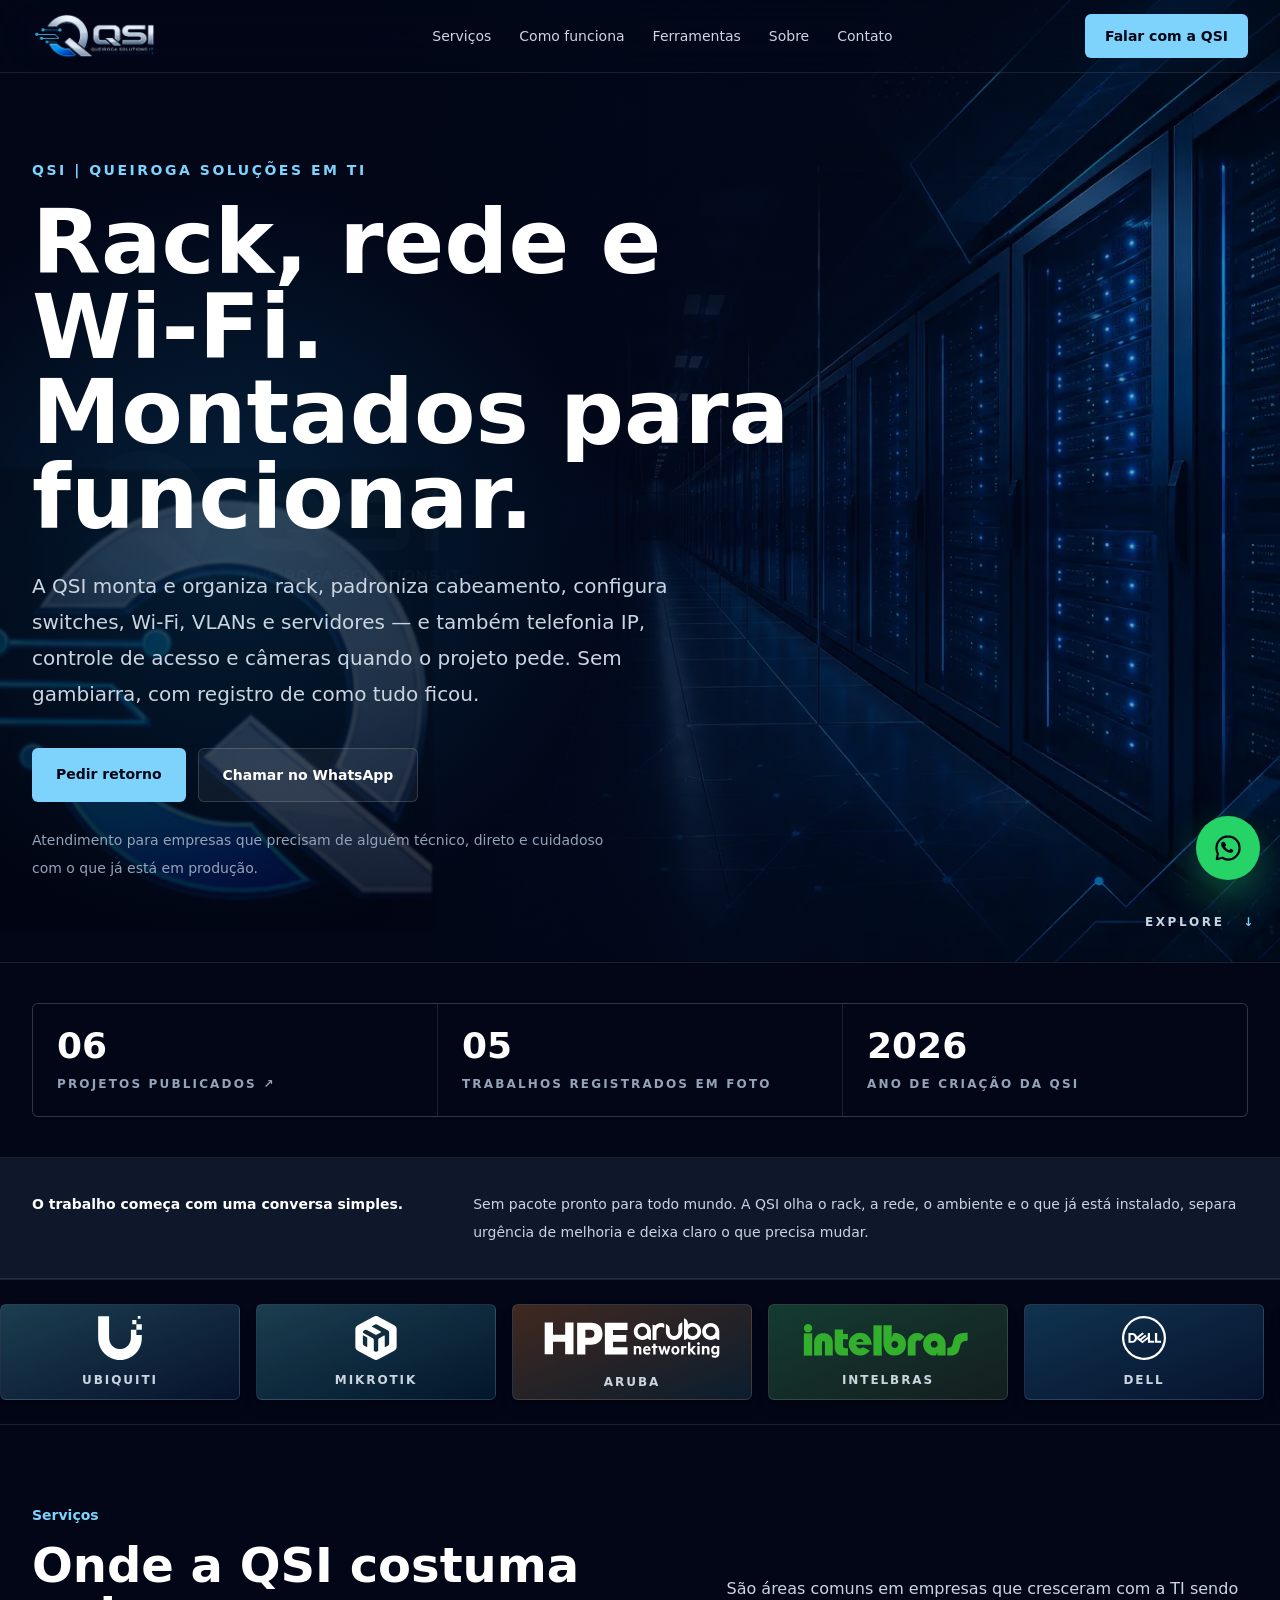
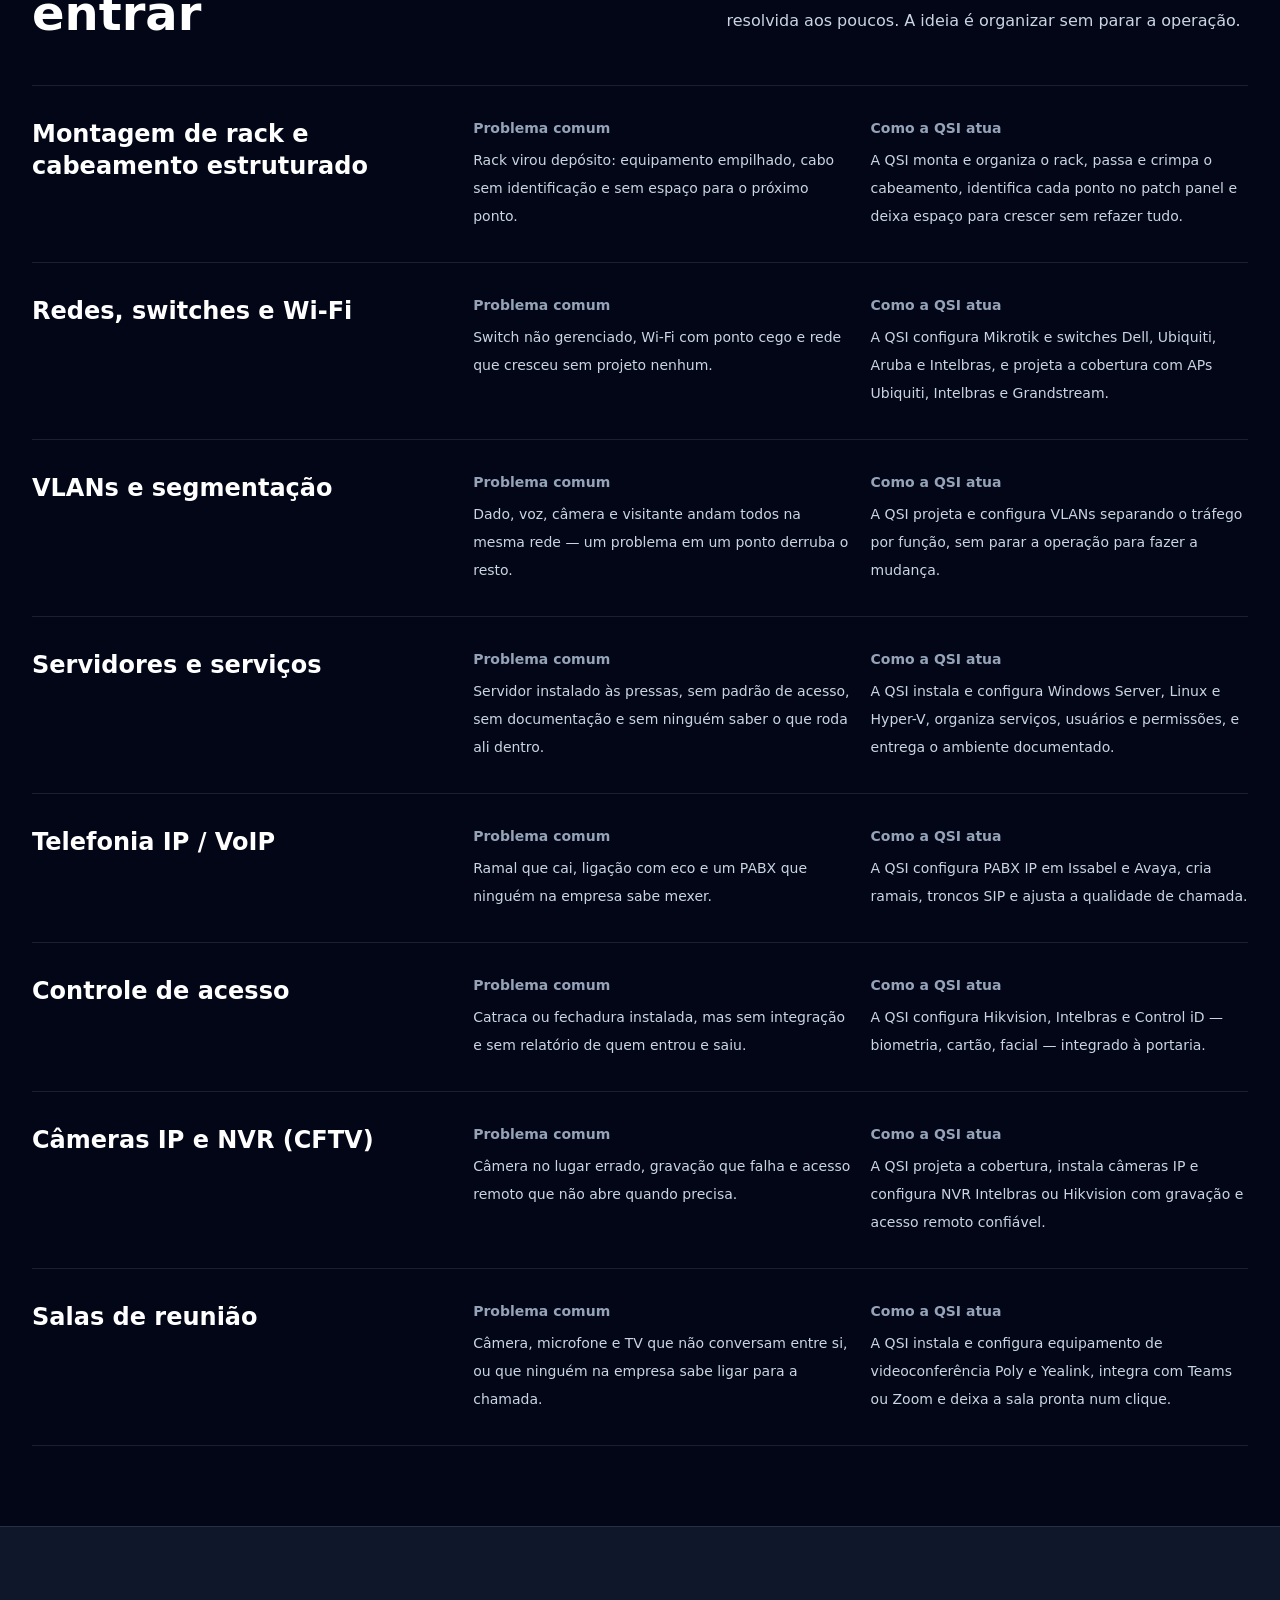
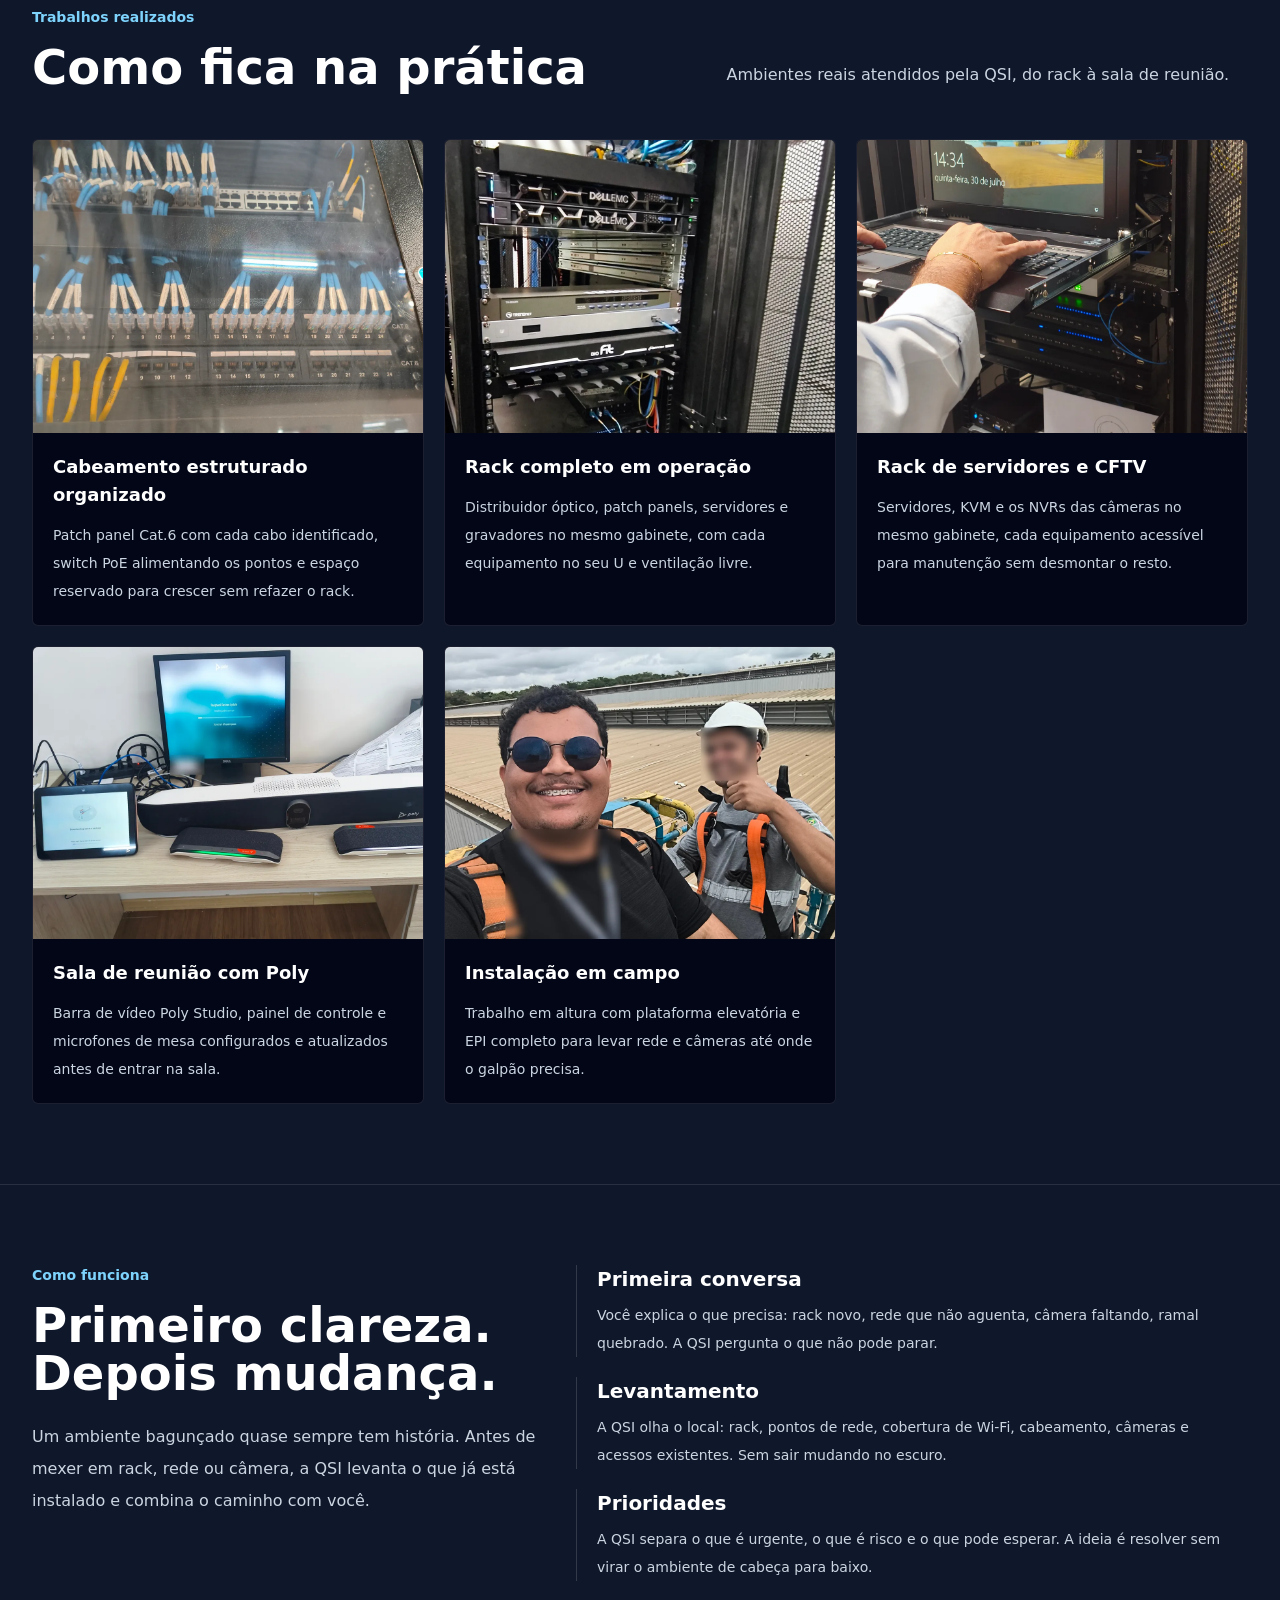
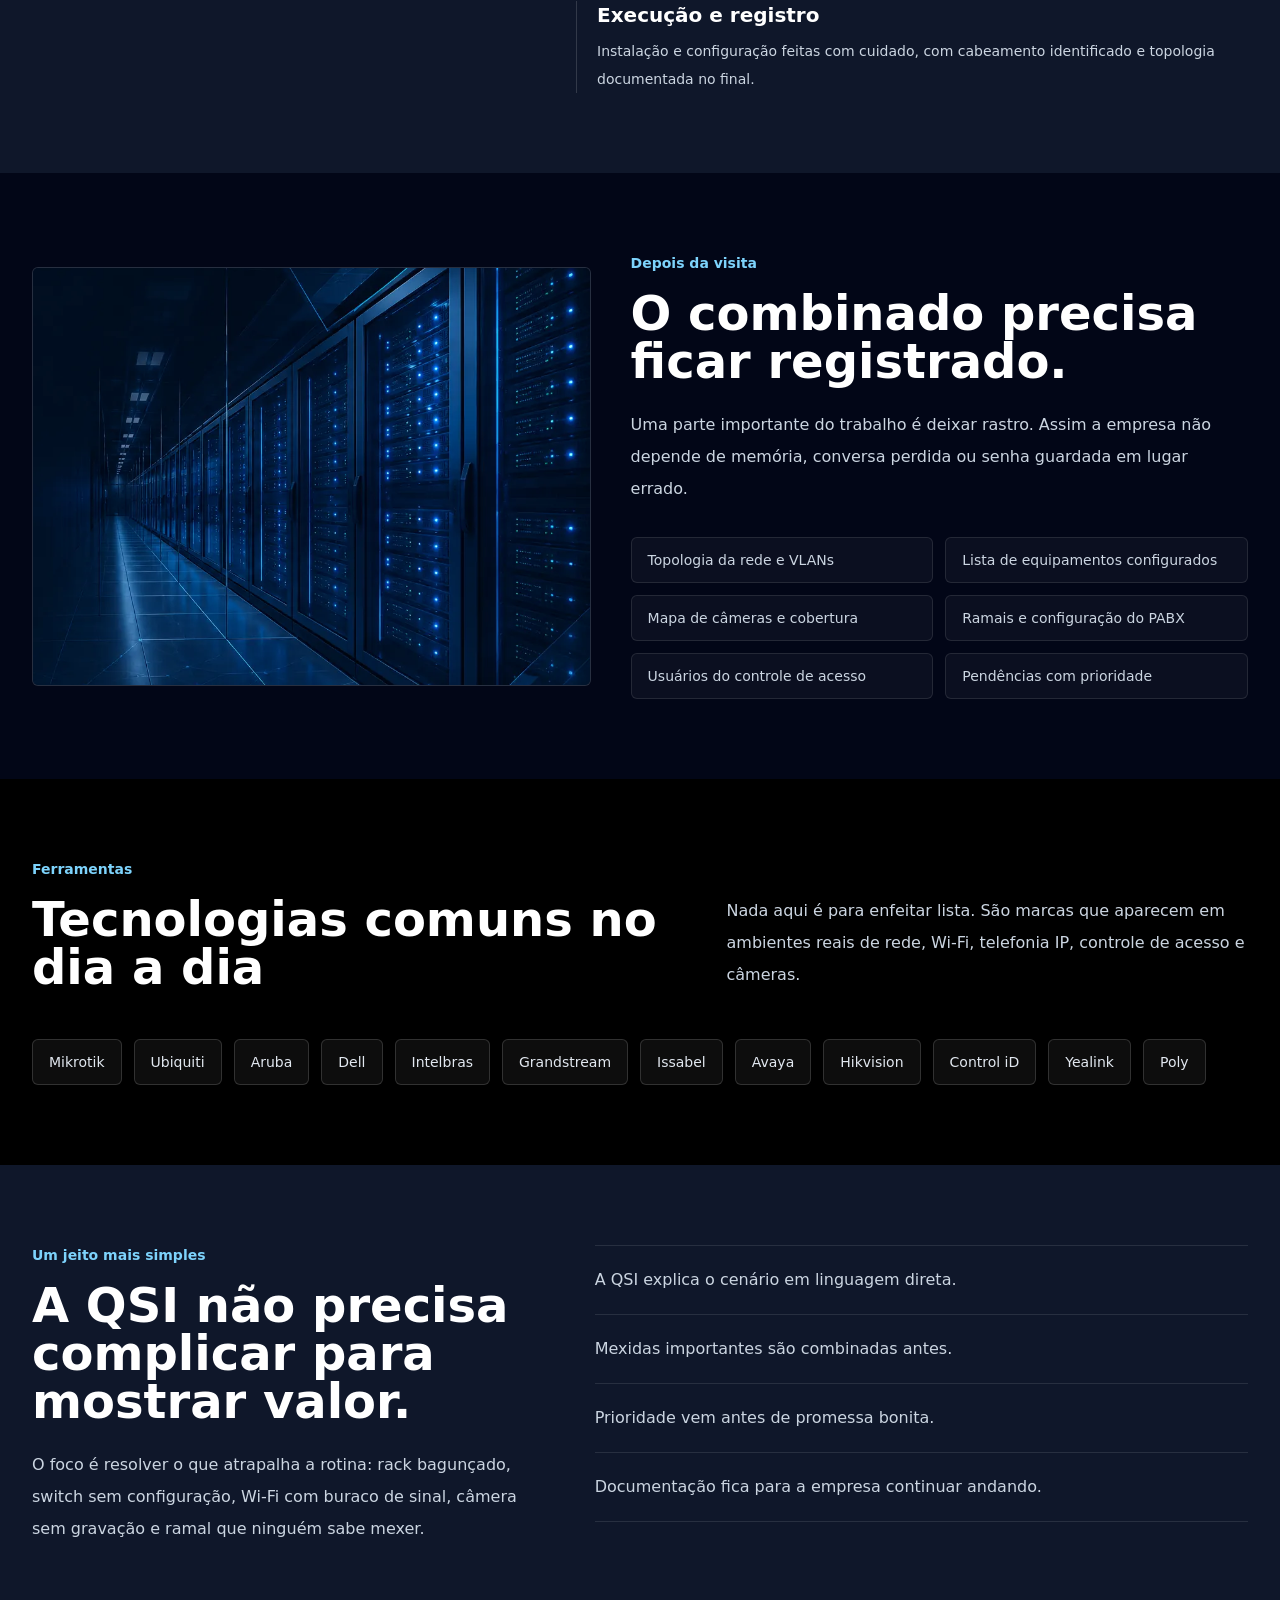
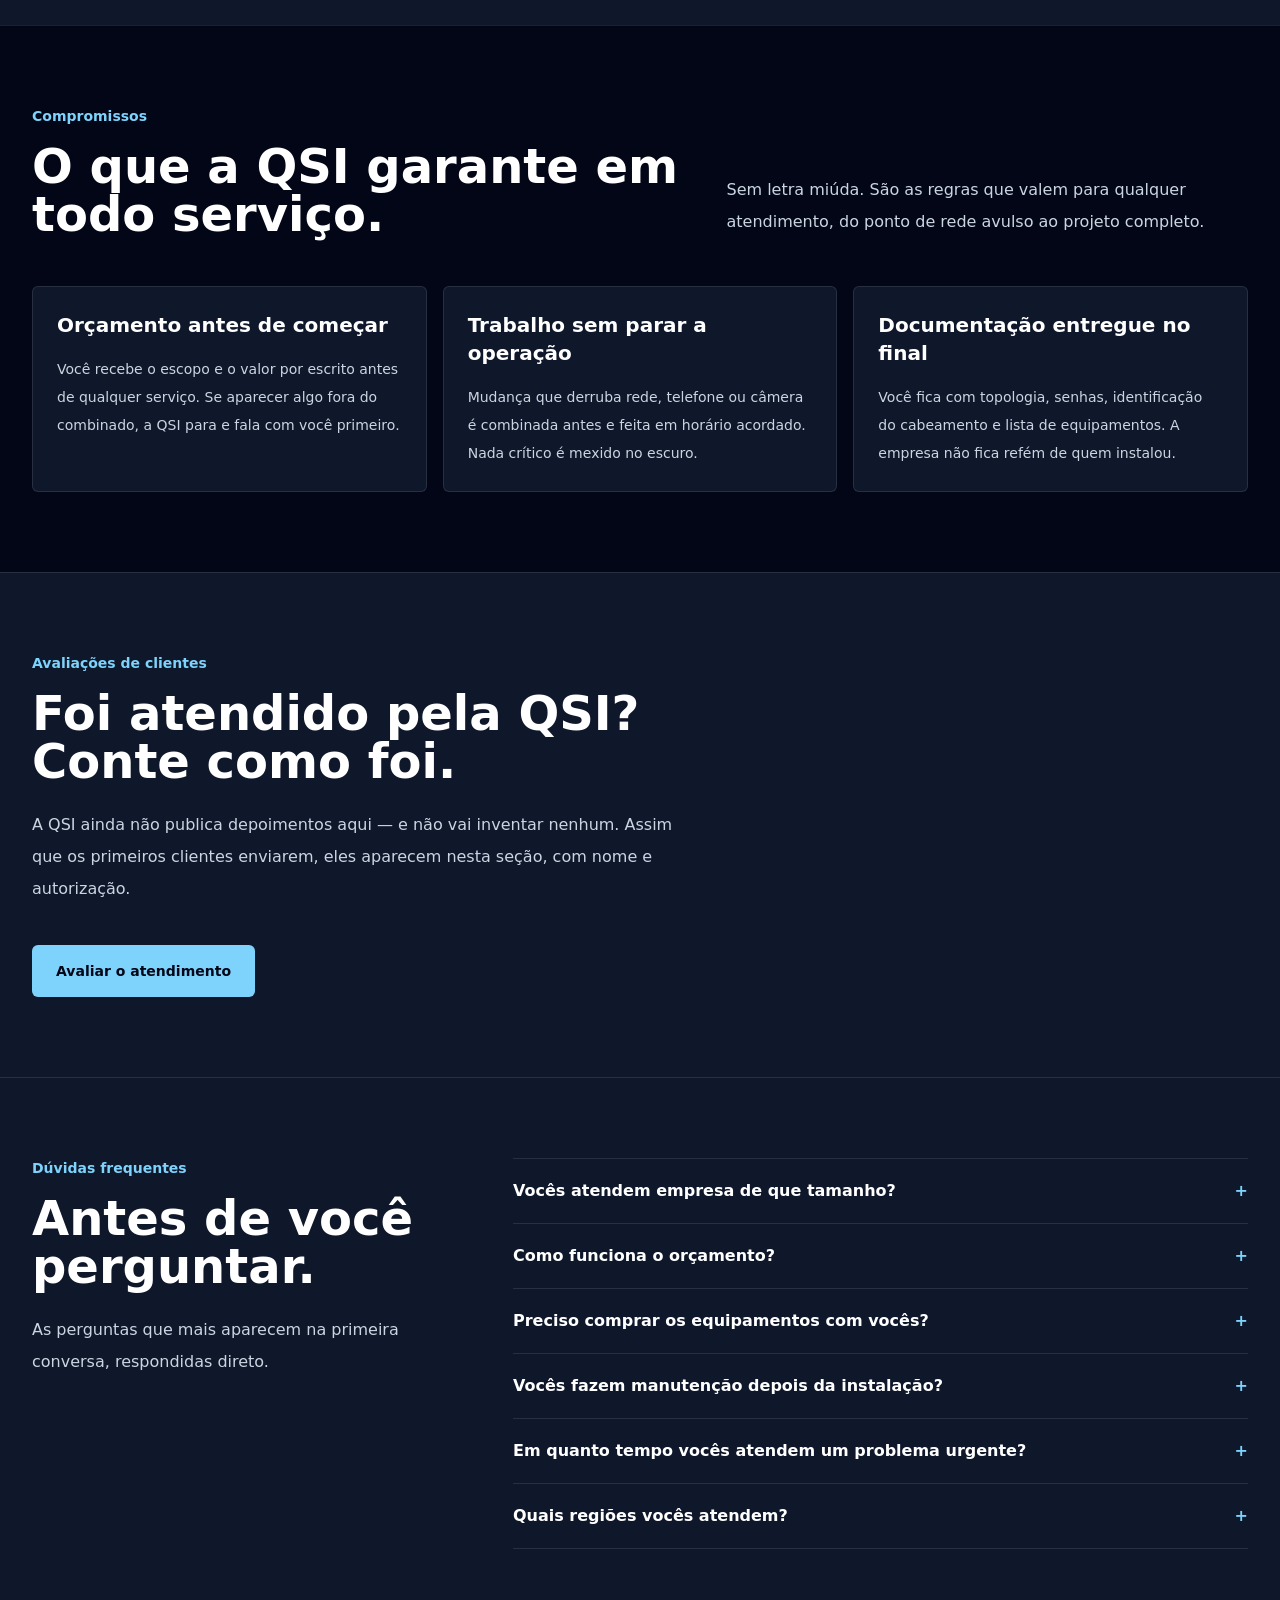
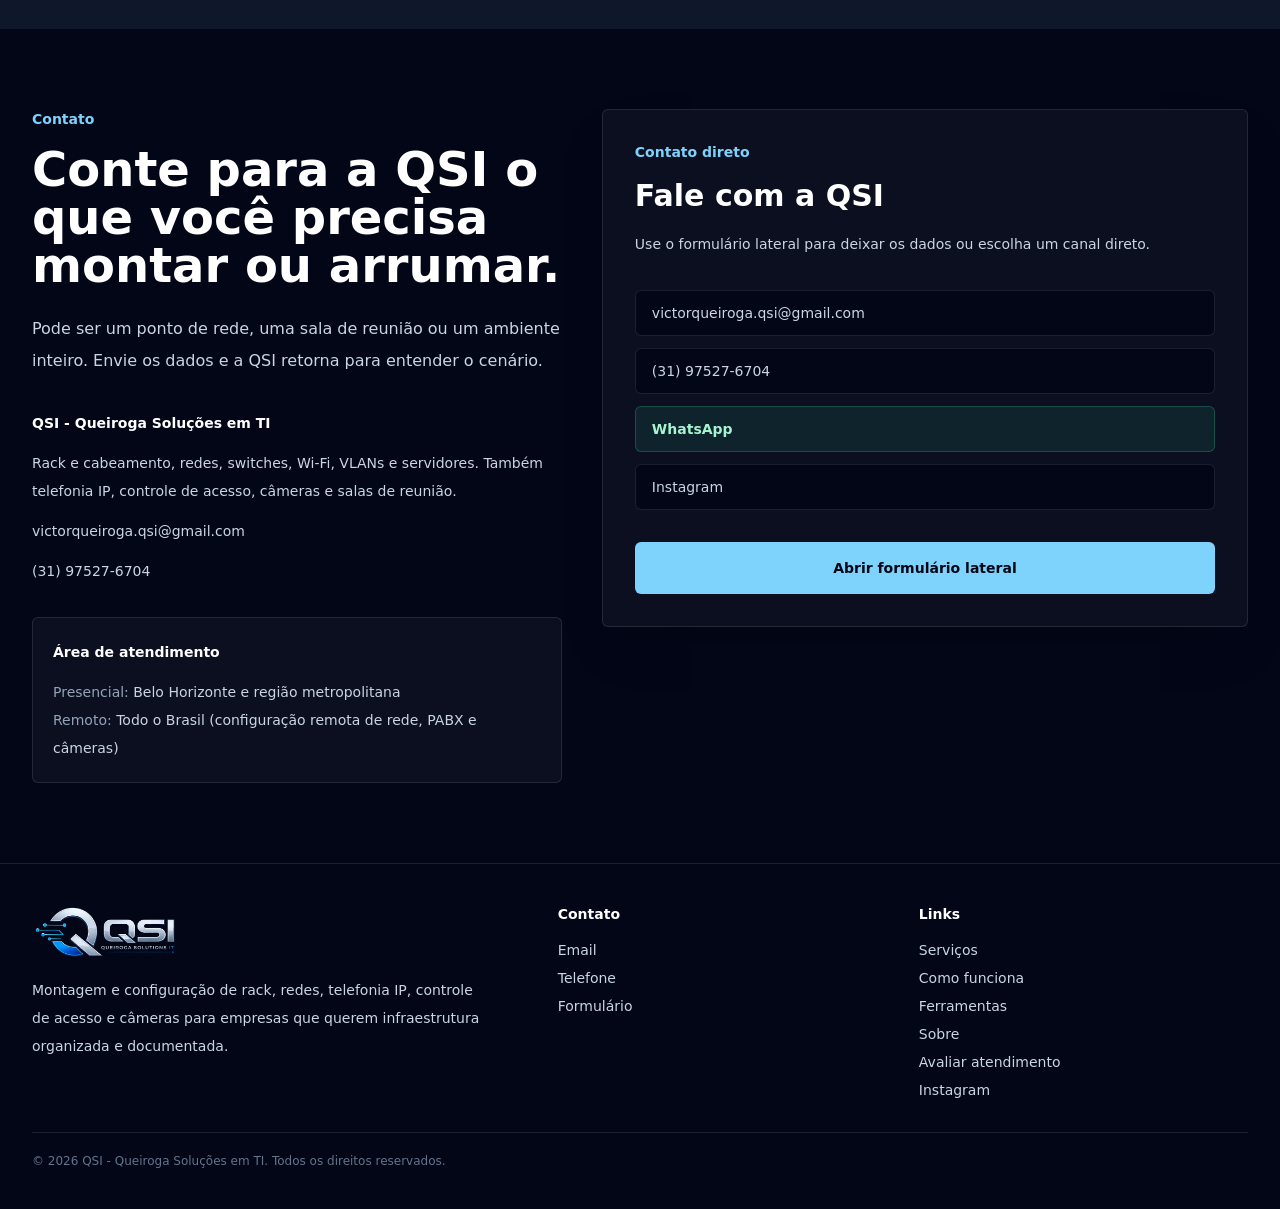
==== commit 18dc4502: "Ativa o contador de visitas (GoatCounter: queirogasolution) Co-Authored-By: Claude Opus 5 <noreply@a" ====
--- a/index.html
+++ b/index.html
@@ -1 +1 @@
-<!DOCTYPE html><!--o9L2mzLvcRJ_IRbmu7d8I--><html lang="pt-BR"><head><meta charSet="utf-8"/><meta name="viewport" content="width=device-width, initial-scale=1"/><link rel="preload" as="image" href="/assets/qsi-logo-transparent.webp"/><link rel="preload" as="image" href="/assets/qsi-hero-spi.webp"/><link rel="preload" as="image" href="/assets/qsi-q-mark.webp"/><link rel="preload" as="image" href="/assets/brands/ubiquiti.svg"/><link rel="preload" as="image" href="/assets/brands/mikrotik.svg"/><link rel="preload" as="image" href="/assets/brands/aruba.svg"/><link rel="preload" as="image" href="/assets/brands/intelbras.svg"/><link rel="preload" as="image" href="/assets/brands/dell.svg"/><link rel="preload" as="image" href="/assets/brands/issabel.svg"/><link rel="preload" as="image" href="/assets/brands/yealink.svg"/><link rel="stylesheet" href="/_next/static/css/ce5e32db10b70e3d.css" data-precedence="next"/><link rel="preload" as="script" fetchPriority="low" href="/_next/static/chunks/webpack-1d8eb0fc8a2c6fcb.js"/><script src="/_next/static/chunks/acfafb44-8249079a6627ac92.js" async=""></script><script src="/_next/static/chunks/920-ceb030261207b4ae.js" async=""></script><script src="/_next/static/chunks/main-app-747148b4da2c9497.js" async=""></script><script src="/_next/static/chunks/151-fd55895e0e0da0a5.js" async=""></script><script src="/_next/static/chunks/app/layout-9b47a3c9d9aac2ff.js" async=""></script><script src="/_next/static/chunks/318-f0725d6cb624e9a7.js" async=""></script><script src="/_next/static/chunks/app/page-04b25f39eabdfef7.js" async=""></script><meta name="theme-color" content="#020617"/><title>QSI - Queiroga Soluções em TI</title><meta name="description" content="Montagem de rack e cabeamento, switches, Wi-Fi, VLANs e servidores — mais telefonia IP, controle de acesso e câmeras. Infraestrutura organizada e configurada para funcionar."/><meta name="author" content="QSI - Queiroga Soluções em TI"/><meta name="keywords" content="Montagem de rack,Cabeamento estruturado,Infraestrutura de rede,Mikrotik,Ubiquiti,Switch gerenciável,VLAN,Wi-Fi corporativo,Configuração de servidores,Windows Server,Hyper-V,Telefonia IP,VoIP,Issabel,Avaya,Controle de acesso,Hikvision,Intelbras,Control iD,CFTV,Câmeras IP,NVR,Sala de reunião,Videoconferência,Poly,Belo Horizonte,Minas Gerais"/><meta name="creator" content="QSI - Queiroga Soluções em TI"/><meta name="publisher" content="QSI - Queiroga Soluções em TI"/><meta name="robots" content="index, follow"/><meta name="googlebot" content="index, follow, max-image-preview:large, max-snippet:-1"/><link rel="canonical" href="https://queirogasolution.com.br/"/><meta property="og:title" content="QSI - Queiroga Soluções em TI"/><meta property="og:description" content="Organização prática de rack e cabeamento, redes, switches, Wi-Fi, VLANs e servidores — e também telefonia IP, controle de acesso e câmeras."/><meta property="og:url" content="https://queirogasolution.com.br/"/><meta property="og:site_name" content="QSI - Queiroga Soluções em TI"/><meta property="og:locale" content="pt_BR"/><meta property="og:image" content="https://queirogasolution.com.br/assets/qsi-og.jpg"/><meta property="og:image:width" content="1200"/><meta property="og:image:height" content="630"/><meta property="og:image:alt" content="QSI - infraestrutura de rede, telefonia e câmeras"/><meta property="og:type" content="website"/><meta name="twitter:card" content="summary_large_image"/><meta name="twitter:title" content="QSI - Queiroga Soluções em TI"/><meta name="twitter:description" content="Montagem e configuração de rack, cabeamento, redes, Wi-Fi e servidores, sem gambiarra."/><meta name="twitter:image" content="https://queirogasolution.com.br/assets/qsi-og.jpg"/><script src="/_next/static/chunks/polyfills-42372ed130431b0a.js" noModule=""></script></head><body><div hidden=""><!--$--><!--/$--></div><header class="fixed inset-x-0 top-0 z-50 border-b border-white/10 bg-slate-950/92 backdrop-blur-xl"><div class="mx-auto flex h-[72px] max-w-[1600px] items-center justify-between gap-4 px-5 lg:px-8"><a href="/" class="flex shrink-0 items-center" aria-label="QSI - página inicial"><img alt="QSI - Queiroga Soluções em TI" width="260" height="100" decoding="async" data-nimg="1" class="h-10 w-36 object-contain object-left sm:h-11 sm:w-40 lg:h-12 lg:w-52" style="color:transparent" src="/assets/qsi-logo-transparent.webp"/></a><nav class="hidden items-center gap-4 md:flex lg:gap-7"><a href="/servicos/" class="whitespace-nowrap text-sm font-medium text-slate-300 transition hover:text-white">Serviços</a><a href="/como-funciona/" class="whitespace-nowrap text-sm font-medium text-slate-300 transition hover:text-white">Como funciona</a><a href="/ferramentas/" class="whitespace-nowrap text-sm font-medium text-slate-300 transition hover:text-white">Ferramentas</a><a href="/sobre/" class="whitespace-nowrap text-sm font-medium text-slate-300 transition hover:text-white">Sobre</a><a href="/contato/" class="whitespace-nowrap text-sm font-medium text-slate-300 transition hover:text-white">Contato</a></nav><a href="/contato/" class="hidden shrink-0 whitespace-nowrap rounded-md bg-sky-300 px-4 py-2.5 text-sm font-semibold text-slate-950 transition hover:bg-white md:inline-flex lg:px-5 lg:py-3">Falar com a QSI</a><button type="button" class="rounded-md border border-white/15 px-4 py-2 text-sm font-semibold text-white md:hidden" aria-expanded="false">Menu</button></div></header><main class="overflow-hidden bg-slate-950 text-slate-100"><script type="application/ld+json">{"@context":"https://schema.org","@type":"LocalBusiness","@id":"https://queirogasolution.com.br/#business","name":"QSI - Queiroga Soluções em TI","description":"Montagem de rack e cabeamento, switches, Wi-Fi, VLANs e servidores — mais telefonia IP, controle de acesso e câmeras. Infraestrutura organizada e configurada para funcionar.","areaServed":[{"@type":"City","name":"Belo Horizonte"},{"@type":"State","name":"Minas Gerais"}],"address":{"@type":"PostalAddress","addressLocality":"Belo Horizonte","addressRegion":"MG","addressCountry":"BR"},"knowsAbout":["Montagem de rack e cabeamento estruturado","Redes, switches e Wi-Fi","VLANs e segmentação","Servidores e serviços","Telefonia IP","Controle de acesso","Câmeras IP e NVR","Salas de reunião"],"url":"https://queirogasolution.com.br","image":"https://queirogasolution.com.br/assets/qsi-og.jpg","email":"victorqueiroga.qsi@gmail.com","telephone":"(31) 97527-6704","priceRange":"$$","sameAs":["https://www.instagram.com/queiroga_solutions_it?igsh=ZDJmYmFrMWUxdTM="]}</script><script type="application/ld+json">{"@context":"https://schema.org","@type":"FAQPage","mainEntity":[{"@type":"Question","name":"Vocês atendem empresa de que tamanho?","acceptedAnswer":{"@type":"Answer","text":"Do consultório e da loja com um rack pequeno até galpão e escritório com dezenas de pontos de rede. O que muda é o tamanho do projeto, não a forma de trabalhar."}},{"@type":"Question","name":"Como funciona o orçamento?","acceptedAnswer":{"@type":"Answer","text":"A primeira conversa e o levantamento inicial não têm custo. Depois de ver o que existe, a QSI manda o escopo e o valor por escrito. Só começa depois do seu aceite."}},{"@type":"Question","name":"Preciso comprar os equipamentos com vocês?","acceptedAnswer":{"@type":"Answer","text":"Não. A QSI trabalha com o que você já tem ou indica o que faz sentido comprar, com a especificação certa. Você compra de quem quiser."}},{"@type":"Question","name":"Vocês fazem manutenção depois da instalação?","acceptedAnswer":{"@type":"Answer","text":"Sim. Dá para contratar atendimento pontual quando der problema ou uma rotina mensal de acompanhamento, com prioridade de resposta."}},{"@type":"Question","name":"Em quanto tempo vocês atendem um problema urgente?","acceptedAnswer":{"@type":"Answer","text":"Rede parada, telefone mudo ou câmera fora do ar entram como urgência. O retorno é no mesmo dia útil, com atendimento remoto imediato quando o problema permite."}},{"@type":"Question","name":"Quais regiões vocês atendem?","acceptedAnswer":{"@type":"Answer","text":"Belo Horizonte e região metropolitana para serviço presencial. Configuração remota de rede, PABX e câmeras pode ser feita para qualquer lugar do país."}}]}</script><section id="inicio" class="relative min-h-screen overflow-hidden border-b border-white/10 bg-slate-950 pt-20"><img alt="Corredor de datacenter com racks iluminados em azul" decoding="async" data-nimg="fill" class="object-cover object-center opacity-95" style="position:absolute;height:100%;width:100%;left:0;top:0;right:0;bottom:0;color:transparent" src="/assets/qsi-hero-spi.webp"/><div class="absolute inset-0 bg-[linear-gradient(180deg,rgba(2,6,23,0.93)_0%,rgba(2,6,23,0.82)_55%,rgba(2,6,23,0.95)_100%)] lg:bg-[linear-gradient(90deg,rgba(2,6,23,0.99)_0%,rgba(2,6,23,0.96)_34%,rgba(2,6,23,0.62)_62%,rgba(2,6,23,0.18)_100%)]"></div><div class="absolute inset-0 bg-[radial-gradient(circle_at_18%_58%,rgba(14,165,233,0.18),transparent_32%)]"></div><img alt="" aria-hidden="true" width="625" height="530" decoding="async" data-nimg="1" class="pointer-events-none absolute -left-28 bottom-8 hidden w-[34rem] max-w-none opacity-[0.16] blur-[1px] saturate-150 lg:block" style="color:transparent" src="/assets/qsi-q-mark.webp"/><div class="relative mx-auto flex min-h-[calc(100vh-5rem)] max-w-[1600px] items-center px-5 py-20 lg:px-8"><div class="max-w-3xl" style="opacity:0;transform:translateY(28px)"><p class="mb-5 text-sm font-semibold uppercase tracking-[0.18em] text-sky-300">QSI | Queiroga Soluções em TI</p><h1 class="max-w-5xl text-[clamp(2.5rem,7vw,6.8rem)] font-semibold leading-[1.05] tracking-normal text-white sm:leading-[0.95]">Rack, rede e Wi-Fi. Montados para funcionar.</h1><p class="mt-7 max-w-2xl text-lg leading-8 text-slate-300 sm:text-xl sm:leading-9">A QSI monta e organiza rack, padroniza cabeamento, configura switches, Wi-Fi, VLANs e servidores — e também telefonia IP, controle de acesso e câmeras quando o projeto pede. Sem gambiarra, com registro de como tudo ficou.</p><div class="mt-9 flex flex-col gap-3 sm:flex-row"><a href="/contato/" class="inline-flex justify-center rounded-md bg-sky-300 px-6 py-4 text-sm font-semibold text-slate-950 transition hover:bg-white">Pedir retorno</a><button type="button" data-qsi-whatsapp-popup="true" class="inline-flex justify-center rounded-md border border-white/15 bg-white/5 px-6 py-4 text-sm font-semibold text-white transition hover:border-emerald-400 hover:text-emerald-200">Chamar no WhatsApp</button></div><p class="mt-6 max-w-xl text-sm leading-7 text-slate-400">Atendimento para empresas que precisam de alguém técnico, direto e cuidadoso com o que já está em produção.</p></div></div><div class="absolute bottom-8 right-6 hidden text-xs font-semibold uppercase tracking-[0.22em] text-slate-300 lg:block">Explore <span class="ml-3 text-sky-300">↓</span></div></section><section class="border-b border-white/10 bg-slate-950 px-5 py-10 lg:px-8" aria-label="Números da QSI"><dl class="mx-auto grid max-w-[1600px] gap-px overflow-hidden rounded-md border border-white/10 bg-white/10 sm:grid-cols-3"><div class="flex flex-col bg-slate-950 p-6"><dt class="order-2 mt-3 text-xs font-semibold uppercase tracking-[0.18em] text-slate-400"><a class="transition hover:text-sky-300" href="https://github.com/VictorQueirogaToledo/apresentacoes" target="_blank" rel="noreferrer">Projetos publicados<!-- --> ↗</a></dt><dd class="text-4xl font-semibold leading-none text-white">06</dd></div><div class="flex flex-col bg-slate-950 p-6"><dt class="order-2 mt-3 text-xs font-semibold uppercase tracking-[0.18em] text-slate-400">Trabalhos registrados em foto</dt><dd class="text-4xl font-semibold leading-none text-white">05</dd></div><div class="flex flex-col bg-slate-950 p-6"><dt class="order-2 mt-3 text-xs font-semibold uppercase tracking-[0.18em] text-slate-400">Ano de criação da QSI</dt><dd class="text-4xl font-semibold leading-none text-white">2026</dd></div></dl></section><section class="border-b border-white/10 bg-slate-900 px-5 py-8 lg:px-8"><div class="mx-auto grid max-w-[1600px] gap-6 text-sm leading-7 text-slate-300 lg:grid-cols-[0.7fr_1.3fr]"><p class="font-semibold text-white">O trabalho começa com uma conversa simples.</p><p>Sem pacote pronto para todo mundo. A QSI olha o rack, a rede, o ambiente e o que já está instalado, separa urgência de melhoria e deixa claro o que precisa mudar.</p></div></section><div class="overflow-hidden border-y border-white/10 bg-slate-950 py-6"><div class="brand-marquee flex w-max gap-4"><div class="flex h-24 min-w-60 flex-col items-center justify-center gap-3 rounded-md border border-white/10 bg-gradient-to-br from-cyan-300/25 to-blue-500/10 px-7 shadow-lg shadow-black/20"><img src="/assets/brands/ubiquiti.svg" alt="Logo Ubiquiti" class="object-contain h-11 w-36"/><span class="text-xs font-semibold uppercase tracking-[0.16em] text-slate-300">Ubiquiti</span></div><div class="flex h-24 min-w-60 flex-col items-center justify-center gap-3 rounded-md border border-white/10 bg-gradient-to-br from-cyan-300/25 to-sky-500/10 px-7 shadow-lg shadow-black/20"><img src="/assets/brands/mikrotik.svg" alt="Logo MikroTik" class="object-contain h-11 w-36"/><span class="text-xs font-semibold uppercase tracking-[0.16em] text-slate-300">MikroTik</span></div><div class="flex h-24 min-w-60 flex-col items-center justify-center gap-3 rounded-md border border-white/10 bg-gradient-to-br from-orange-400/25 to-cyan-300/10 px-7 shadow-lg shadow-black/20"><img src="/assets/brands/aruba.svg" alt="Logo Aruba" class="object-contain h-12 w-44 brightness-0 invert"/><span class="text-xs font-semibold uppercase tracking-[0.16em] text-slate-300">Aruba</span></div><div class="flex h-24 min-w-60 flex-col items-center justify-center gap-3 rounded-md border border-white/10 bg-gradient-to-br from-green-400/25 to-lime-300/10 px-7 shadow-lg shadow-black/20"><img src="/assets/brands/intelbras.svg" alt="Logo Intelbras" class="object-contain h-11 w-44"/><span class="text-xs font-semibold uppercase tracking-[0.16em] text-slate-300">Intelbras</span></div><div class="flex h-24 min-w-60 flex-col items-center justify-center gap-3 rounded-md border border-white/10 bg-gradient-to-br from-sky-400/25 to-blue-500/10 px-7 shadow-lg shadow-black/20"><img src="/assets/brands/dell.svg" alt="Logo Dell" class="object-contain h-11 w-32"/><span class="text-xs font-semibold uppercase tracking-[0.16em] text-slate-300">Dell</span></div><div class="flex h-24 min-w-60 flex-col items-center justify-center gap-3 rounded-md border border-white/10 bg-gradient-to-br from-violet-400/25 to-fuchsia-300/10 px-7 shadow-lg shadow-black/20"><img src="/assets/brands/issabel.svg" alt="Logo Issabel" class="object-contain h-12 w-32"/><span class="text-xs font-semibold uppercase tracking-[0.16em] text-slate-300">Issabel</span></div><div class="flex h-24 min-w-60 flex-col items-center justify-center gap-3 rounded-md border border-white/10 bg-gradient-to-br from-emerald-400/25 to-teal-500/10 px-7 shadow-lg shadow-black/20"><img src="/assets/brands/yealink.svg" alt="Logo Yealink" class="object-contain h-11 w-44 brightness-0 invert"/><span class="text-xs font-semibold uppercase tracking-[0.16em] text-slate-300">Yealink</span></div><div class="flex h-24 min-w-60 flex-col items-center justify-center gap-3 rounded-md border border-white/10 bg-gradient-to-br from-cyan-300/25 to-blue-500/10 px-7 shadow-lg shadow-black/20"><img src="/assets/brands/ubiquiti.svg" alt="Logo Ubiquiti" class="object-contain h-11 w-36"/><span class="text-xs font-semibold uppercase tracking-[0.16em] text-slate-300">Ubiquiti</span></div><div class="flex h-24 min-w-60 flex-col items-center justify-center gap-3 rounded-md border border-white/10 bg-gradient-to-br from-cyan-300/25 to-sky-500/10 px-7 shadow-lg shadow-black/20"><img src="/assets/brands/mikrotik.svg" alt="Logo MikroTik" class="object-contain h-11 w-36"/><span class="text-xs font-semibold uppercase tracking-[0.16em] text-slate-300">MikroTik</span></div><div class="flex h-24 min-w-60 flex-col items-center justify-center gap-3 rounded-md border border-white/10 bg-gradient-to-br from-orange-400/25 to-cyan-300/10 px-7 shadow-lg shadow-black/20"><img src="/assets/brands/aruba.svg" alt="Logo Aruba" class="object-contain h-12 w-44 brightness-0 invert"/><span class="text-xs font-semibold uppercase tracking-[0.16em] text-slate-300">Aruba</span></div><div class="flex h-24 min-w-60 flex-col items-center justify-center gap-3 rounded-md border border-white/10 bg-gradient-to-br from-green-400/25 to-lime-300/10 px-7 shadow-lg shadow-black/20"><img src="/assets/brands/intelbras.svg" alt="Logo Intelbras" class="object-contain h-11 w-44"/><span class="text-xs font-semibold uppercase tracking-[0.16em] text-slate-300">Intelbras</span></div><div class="flex h-24 min-w-60 flex-col items-center justify-center gap-3 rounded-md border border-white/10 bg-gradient-to-br from-sky-400/25 to-blue-500/10 px-7 shadow-lg shadow-black/20"><img src="/assets/brands/dell.svg" alt="Logo Dell" class="object-contain h-11 w-32"/><span class="text-xs font-semibold uppercase tracking-[0.16em] text-slate-300">Dell</span></div><div class="flex h-24 min-w-60 flex-col items-center justify-center gap-3 rounded-md border border-white/10 bg-gradient-to-br from-violet-400/25 to-fuchsia-300/10 px-7 shadow-lg shadow-black/20"><img src="/assets/brands/issabel.svg" alt="Logo Issabel" class="object-contain h-12 w-32"/><span class="text-xs font-semibold uppercase tracking-[0.16em] text-slate-300">Issabel</span></div><div class="flex h-24 min-w-60 flex-col items-center justify-center gap-3 rounded-md border border-white/10 bg-gradient-to-br from-emerald-400/25 to-teal-500/10 px-7 shadow-lg shadow-black/20"><img src="/assets/brands/yealink.svg" alt="Logo Yealink" class="object-contain h-11 w-44 brightness-0 invert"/><span class="text-xs font-semibold uppercase tracking-[0.16em] text-slate-300">Yealink</span></div></div></div><section id="servicos" class="mx-auto max-w-[1600px] px-5 py-20 lg:px-8"><div style="opacity:0;transform:translateY(28px)"><div class="mb-12 grid gap-6 lg:grid-cols-[0.9fr_0.7fr] lg:items-end"><div><p class="mb-4 text-sm font-semibold text-sky-300">Serviços</p><h2 class="text-4xl font-semibold leading-tight text-white sm:text-5xl">Onde a QSI costuma entrar</h2></div><p class="text-base leading-8 text-slate-300">São áreas comuns em empresas que cresceram com a TI sendo resolvida aos poucos. A ideia é organizar sem parar a operação.</p></div></div><div class="divide-y divide-white/10 border-y border-white/10"><div style="opacity:0;transform:translateY(28px)"><article class="grid gap-6 py-8 lg:grid-cols-[0.35fr_0.65fr]"><div><h3 class="text-2xl font-semibold text-white">Montagem de rack e cabeamento estruturado</h3></div><div class="grid gap-5 sm:grid-cols-2"><div><p class="text-sm font-semibold text-slate-400">Problema comum</p><p class="mt-2 text-sm leading-7 text-slate-300">Rack virou depósito: equipamento empilhado, cabo sem identificação e sem espaço para o próximo ponto.</p></div><div><p class="text-sm font-semibold text-slate-400">Como a QSI atua</p><p class="mt-2 text-sm leading-7 text-slate-300">A QSI monta e organiza o rack, passa e crimpa o cabeamento, identifica cada ponto no patch panel e deixa espaço para crescer sem refazer tudo.</p></div></div></article></div><div style="opacity:0;transform:translateY(28px)"><article class="grid gap-6 py-8 lg:grid-cols-[0.35fr_0.65fr]"><div><h3 class="text-2xl font-semibold text-white">Redes, switches e Wi-Fi</h3></div><div class="grid gap-5 sm:grid-cols-2"><div><p class="text-sm font-semibold text-slate-400">Problema comum</p><p class="mt-2 text-sm leading-7 text-slate-300">Switch não gerenciado, Wi-Fi com ponto cego e rede que cresceu sem projeto nenhum.</p></div><div><p class="text-sm font-semibold text-slate-400">Como a QSI atua</p><p class="mt-2 text-sm leading-7 text-slate-300">A QSI configura Mikrotik e switches Dell, Ubiquiti, Aruba e Intelbras, e projeta a cobertura com APs Ubiquiti, Intelbras e Grandstream.</p></div></div></article></div><div style="opacity:0;transform:translateY(28px)"><article class="grid gap-6 py-8 lg:grid-cols-[0.35fr_0.65fr]"><div><h3 class="text-2xl font-semibold text-white">VLANs e segmentação</h3></div><div class="grid gap-5 sm:grid-cols-2"><div><p class="text-sm font-semibold text-slate-400">Problema comum</p><p class="mt-2 text-sm leading-7 text-slate-300">Dado, voz, câmera e visitante andam todos na mesma rede — um problema em um ponto derruba o resto.</p></div><div><p class="text-sm font-semibold text-slate-400">Como a QSI atua</p><p class="mt-2 text-sm leading-7 text-slate-300">A QSI projeta e configura VLANs separando o tráfego por função, sem parar a operação para fazer a mudança.</p></div></div></article></div><div style="opacity:0;transform:translateY(28px)"><article class="grid gap-6 py-8 lg:grid-cols-[0.35fr_0.65fr]"><div><h3 class="text-2xl font-semibold text-white">Servidores e serviços</h3></div><div class="grid gap-5 sm:grid-cols-2"><div><p class="text-sm font-semibold text-slate-400">Problema comum</p><p class="mt-2 text-sm leading-7 text-slate-300">Servidor instalado às pressas, sem padrão de acesso, sem documentação e sem ninguém saber o que roda ali dentro.</p></div><div><p class="text-sm font-semibold text-slate-400">Como a QSI atua</p><p class="mt-2 text-sm leading-7 text-slate-300">A QSI instala e configura Windows Server, Linux e Hyper-V, organiza serviços, usuários e permissões, e entrega o ambiente documentado.</p></div></div></article></div><div style="opacity:0;transform:translateY(28px)"><article class="grid gap-6 py-8 lg:grid-cols-[0.35fr_0.65fr]"><div><h3 class="text-2xl font-semibold text-white">Telefonia IP / VoIP</h3></div><div class="grid gap-5 sm:grid-cols-2"><div><p class="text-sm font-semibold text-slate-400">Problema comum</p><p class="mt-2 text-sm leading-7 text-slate-300">Ramal que cai, ligação com eco e um PABX que ninguém na empresa sabe mexer.</p></div><div><p class="text-sm font-semibold text-slate-400">Como a QSI atua</p><p class="mt-2 text-sm leading-7 text-slate-300">A QSI configura PABX IP em Issabel e Avaya, cria ramais, troncos SIP e ajusta a qualidade de chamada.</p></div></div></article></div><div style="opacity:0;transform:translateY(28px)"><article class="grid gap-6 py-8 lg:grid-cols-[0.35fr_0.65fr]"><div><h3 class="text-2xl font-semibold text-white">Controle de acesso</h3></div><div class="grid gap-5 sm:grid-cols-2"><div><p class="text-sm font-semibold text-slate-400">Problema comum</p><p class="mt-2 text-sm leading-7 text-slate-300">Catraca ou fechadura instalada, mas sem integração e sem relatório de quem entrou e saiu.</p></div><div><p class="text-sm font-semibold text-slate-400">Como a QSI atua</p><p class="mt-2 text-sm leading-7 text-slate-300">A QSI configura Hikvision, Intelbras e Control iD — biometria, cartão, facial — integrado à portaria.</p></div></div></article></div><div style="opacity:0;transform:translateY(28px)"><article class="grid gap-6 py-8 lg:grid-cols-[0.35fr_0.65fr]"><div><h3 class="text-2xl font-semibold text-white">Câmeras IP e NVR (CFTV)</h3></div><div class="grid gap-5 sm:grid-cols-2"><div><p class="text-sm font-semibold text-slate-400">Problema comum</p><p class="mt-2 text-sm leading-7 text-slate-300">Câmera no lugar errado, gravação que falha e acesso remoto que não abre quando precisa.</p></div><div><p class="text-sm font-semibold text-slate-400">Como a QSI atua</p><p class="mt-2 text-sm leading-7 text-slate-300">A QSI projeta a cobertura, instala câmeras IP e configura NVR Intelbras ou Hikvision com gravação e acesso remoto confiável.</p></div></div></article></div><div style="opacity:0;transform:translateY(28px)"><article class="grid gap-6 py-8 lg:grid-cols-[0.35fr_0.65fr]"><div><h3 class="text-2xl font-semibold text-white">Salas de reunião</h3></div><div class="grid gap-5 sm:grid-cols-2"><div><p class="text-sm font-semibold text-slate-400">Problema comum</p><p class="mt-2 text-sm leading-7 text-slate-300">Câmera, microfone e TV que não conversam entre si, ou que ninguém na empresa sabe ligar para a chamada.</p></div><div><p class="text-sm font-semibold text-slate-400">Como a QSI atua</p><p class="mt-2 text-sm leading-7 text-slate-300">A QSI instala e configura equipamento de videoconferência Poly e Yealink, integra com Teams ou Zoom e deixa a sala pronta num clique.</p></div></div></article></div></div></section><section id="trabalhos" class="border-y border-white/10 bg-slate-900 px-5 py-20 lg:px-8"><div class="mx-auto max-w-[1600px]"><div style="opacity:0;transform:translateY(28px)"><div class="mb-12 grid gap-6 lg:grid-cols-[0.9fr_0.7fr] lg:items-end"><div><p class="mb-4 text-sm font-semibold text-sky-300">Trabalhos realizados</p><h2 class="text-4xl font-semibold leading-tight text-white sm:text-5xl">Como fica na prática</h2></div><p class="text-base leading-8 text-slate-300">Ambientes reais atendidos pela QSI, do rack à sala de reunião.</p></div></div><div class="grid gap-5 sm:grid-cols-2 lg:grid-cols-3"><div style="opacity:0;transform:translateY(28px)"><article class="h-full overflow-hidden rounded-md border border-white/10 bg-slate-950"><div class="relative aspect-[4/3]"><img alt="Rack com patch panel Cat.6, cabos azuis identificados e switch PoE" loading="lazy" decoding="async" data-nimg="fill" class="object-cover" style="position:absolute;height:100%;width:100%;left:0;top:0;right:0;bottom:0;color:transparent" src="/assets/trabalhos/rack-cabeamento.webp"/></div><div class="p-5"><h3 class="text-lg font-semibold text-white">Cabeamento estruturado organizado</h3><p class="mt-3 text-sm leading-7 text-slate-300">Patch panel Cat.6 com cada cabo identificado, switch PoE alimentando os pontos e espaço reservado para crescer sem refazer o rack.</p></div></article></div><div style="opacity:0;transform:translateY(28px)"><article class="h-full overflow-hidden rounded-md border border-white/10 bg-slate-950"><div class="relative aspect-[4/3]"><img alt="Rack equipado com distribuidor óptico, patch panels e servidores" loading="lazy" decoding="async" data-nimg="fill" class="object-cover" style="position:absolute;height:100%;width:100%;left:0;top:0;right:0;bottom:0;color:transparent" src="/assets/trabalhos/rack-completo.webp"/></div><div class="p-5"><h3 class="text-lg font-semibold text-white">Rack completo em operação</h3><p class="mt-3 text-sm leading-7 text-slate-300">Distribuidor óptico, patch panels, servidores e gravadores no mesmo gabinete, com cada equipamento no seu U e ventilação livre.</p></div></article></div><div style="opacity:0;transform:translateY(28px)"><article class="h-full overflow-hidden rounded-md border border-white/10 bg-slate-950"><div class="relative aspect-[4/3]"><img alt="Rack com servidores, gaveta KVM e NVRs de câmeras em operação" loading="lazy" decoding="async" data-nimg="fill" class="object-cover" style="position:absolute;height:100%;width:100%;left:0;top:0;right:0;bottom:0;color:transparent" src="/assets/trabalhos/rack-servidores-cftv.webp"/></div><div class="p-5"><h3 class="text-lg font-semibold text-white">Rack de servidores e CFTV</h3><p class="mt-3 text-sm leading-7 text-slate-300">Servidores, KVM e os NVRs das câmeras no mesmo gabinete, cada equipamento acessível para manutenção sem desmontar o resto.</p></div></article></div><div style="opacity:0;transform:translateY(28px)"><article class="h-full overflow-hidden rounded-md border border-white/10 bg-slate-950"><div class="relative aspect-[4/3]"><img alt="Barra de videoconferência Poly Studio, tablet de controle e microfones Poly Sync" loading="lazy" decoding="async" data-nimg="fill" class="object-cover" style="position:absolute;height:100%;width:100%;left:0;top:0;right:0;bottom:0;color:transparent" src="/assets/trabalhos/sala-reuniao-poly.webp"/></div><div class="p-5"><h3 class="text-lg font-semibold text-white">Sala de reunião com Poly</h3><p class="mt-3 text-sm leading-7 text-slate-300">Barra de vídeo Poly Studio, painel de controle e microfones de mesa configurados e atualizados antes de entrar na sala.</p></div></article></div><div style="opacity:0;transform:translateY(28px)"><article class="h-full overflow-hidden rounded-md border border-white/10 bg-slate-950"><div class="relative aspect-[4/3]"><img alt="Técnicos em plataforma elevatória sobre a cobertura de um galpão" loading="lazy" decoding="async" data-nimg="fill" class="object-cover" style="position:absolute;height:100%;width:100%;left:0;top:0;right:0;bottom:0;color:transparent" src="/assets/trabalhos/equipe-campo.webp"/></div><div class="p-5"><h3 class="text-lg font-semibold text-white">Instalação em campo</h3><p class="mt-3 text-sm leading-7 text-slate-300">Trabalho em altura com plataforma elevatória e EPI completo para levar rede e câmeras até onde o galpão precisa.</p></div></article></div></div></div></section><section id="como-funciona" class="bg-slate-900 px-5 py-20 lg:px-8"><div class="mx-auto grid max-w-[1600px] gap-10 lg:grid-cols-[0.75fr_1fr]"><div style="opacity:0;transform:translateY(28px)"><div class="max-w-xl"><p class="mb-4 text-sm font-semibold text-sky-300">Como funciona</p><h2 class="text-4xl font-semibold leading-tight text-white sm:text-5xl">Primeiro clareza. Depois mudança.</h2><p class="mt-6 text-base leading-8 text-slate-300">Um ambiente bagunçado quase sempre tem história. Antes de mexer em rack, rede ou câmera, a QSI levanta o que já está instalado e combina o caminho com você.</p></div></div><div class="grid gap-5"><div style="opacity:0;transform:translateY(28px)"><article class="border-l border-white/15 pl-5"><h3 class="text-xl font-semibold text-white">Primeira conversa</h3><p class="mt-2 text-sm leading-7 text-slate-300">Você explica o que precisa: rack novo, rede que não aguenta, câmera faltando, ramal quebrado. A QSI pergunta o que não pode parar.</p></article></div><div style="opacity:0;transform:translateY(28px)"><article class="border-l border-white/15 pl-5"><h3 class="text-xl font-semibold text-white">Levantamento</h3><p class="mt-2 text-sm leading-7 text-slate-300">A QSI olha o local: rack, pontos de rede, cobertura de Wi-Fi, cabeamento, câmeras e acessos existentes. Sem sair mudando no escuro.</p></article></div><div style="opacity:0;transform:translateY(28px)"><article class="border-l border-white/15 pl-5"><h3 class="text-xl font-semibold text-white">Prioridades</h3><p class="mt-2 text-sm leading-7 text-slate-300">A QSI separa o que é urgente, o que é risco e o que pode esperar. A ideia é resolver sem virar o ambiente de cabeça para baixo.</p></article></div><div style="opacity:0;transform:translateY(28px)"><article class="border-l border-white/15 pl-5"><h3 class="text-xl font-semibold text-white">Execução e registro</h3><p class="mt-2 text-sm leading-7 text-slate-300">Instalação e configuração feitas com cuidado, com cabeamento identificado e topologia documentada no final.</p></article></div></div></div></section><section class="mx-auto grid max-w-[1600px] gap-10 px-5 py-20 lg:grid-cols-[0.95fr_1.05fr] lg:items-center lg:px-8"><div style="opacity:0;transform:translateY(28px)"><div class="relative aspect-[4/3] overflow-hidden rounded-md border border-white/10 bg-slate-900"><img alt="Corredor de racks de servidores" loading="lazy" decoding="async" data-nimg="fill" class="object-cover object-center" style="position:absolute;height:100%;width:100%;left:0;top:0;right:0;bottom:0;color:transparent" src="/assets/qsi-racks-clean.webp"/></div></div><div style="opacity:0;transform:translateY(28px)"><p class="mb-4 text-sm font-semibold text-sky-300">Depois da visita</p><h2 class="text-4xl font-semibold leading-tight text-white sm:text-5xl">O combinado precisa ficar registrado.</h2><p class="mt-6 text-base leading-8 text-slate-300">Uma parte importante do trabalho é deixar rastro. Assim a empresa não depende de memória, conversa perdida ou senha guardada em lugar errado.</p><div class="mt-8 grid gap-3 sm:grid-cols-2"><div class="rounded-md border border-white/10 bg-white/[0.04] px-4 py-3 text-sm text-slate-300">Topologia da rede e VLANs</div><div class="rounded-md border border-white/10 bg-white/[0.04] px-4 py-3 text-sm text-slate-300">Lista de equipamentos configurados</div><div class="rounded-md border border-white/10 bg-white/[0.04] px-4 py-3 text-sm text-slate-300">Mapa de câmeras e cobertura</div><div class="rounded-md border border-white/10 bg-white/[0.04] px-4 py-3 text-sm text-slate-300">Ramais e configuração do PABX</div><div class="rounded-md border border-white/10 bg-white/[0.04] px-4 py-3 text-sm text-slate-300">Usuários do controle de acesso</div><div class="rounded-md border border-white/10 bg-white/[0.04] px-4 py-3 text-sm text-slate-300">Pendências com prioridade</div></div></div></section><section id="ferramentas" class="bg-black px-5 py-20 text-white lg:px-8"><div class="mx-auto max-w-[1600px]"><div style="opacity:0;transform:translateY(28px)"><div class="mb-12 grid gap-6 lg:grid-cols-[0.9fr_0.7fr] lg:items-end"><div><p class="mb-4 text-sm font-semibold text-sky-300">Ferramentas</p><h2 class="text-4xl font-semibold leading-tight text-white sm:text-5xl">Tecnologias comuns no dia a dia</h2></div><p class="text-base leading-8 text-slate-300">Nada aqui é para enfeitar lista. São marcas que aparecem em ambientes reais de rede, Wi-Fi, telefonia IP, controle de acesso e câmeras.</p></div></div><div class="flex flex-wrap gap-3"><span class="rounded-md border border-white/15 bg-white/5 px-4 py-3 text-sm text-slate-200">Mikrotik</span><span class="rounded-md border border-white/15 bg-white/5 px-4 py-3 text-sm text-slate-200">Ubiquiti</span><span class="rounded-md border border-white/15 bg-white/5 px-4 py-3 text-sm text-slate-200">Aruba</span><span class="rounded-md border border-white/15 bg-white/5 px-4 py-3 text-sm text-slate-200">Dell</span><span class="rounded-md border border-white/15 bg-white/5 px-4 py-3 text-sm text-slate-200">Intelbras</span><span class="rounded-md border border-white/15 bg-white/5 px-4 py-3 text-sm text-slate-200">Grandstream</span><span class="rounded-md border border-white/15 bg-white/5 px-4 py-3 text-sm text-slate-200">Issabel</span><span class="rounded-md border border-white/15 bg-white/5 px-4 py-3 text-sm text-slate-200">Avaya</span><span class="rounded-md border border-white/15 bg-white/5 px-4 py-3 text-sm text-slate-200">Hikvision</span><span class="rounded-md border border-white/15 bg-white/5 px-4 py-3 text-sm text-slate-200">Control iD</span><span class="rounded-md border border-white/15 bg-white/5 px-4 py-3 text-sm text-slate-200">Yealink</span><span class="rounded-md border border-white/15 bg-white/5 px-4 py-3 text-sm text-slate-200">Poly</span></div></div></section><section class="bg-slate-900 px-5 py-20 lg:px-8"><div class="mx-auto grid max-w-[1600px] gap-10 lg:grid-cols-[0.8fr_1fr] lg:items-start"><div style="opacity:0;transform:translateY(28px)"><div><p class="mb-4 text-sm font-semibold text-sky-300">Um jeito mais simples</p><h2 class="text-4xl font-semibold leading-tight text-white sm:text-5xl">A QSI não precisa complicar para mostrar valor.</h2><p class="mt-6 text-base leading-8 text-slate-300">O foco é resolver o que atrapalha a rotina: rack bagunçado, switch sem configuração, Wi-Fi com buraco de sinal, câmera sem gravação e ramal que ninguém sabe mexer.</p></div></div><div style="opacity:0;transform:translateY(28px)"><div class="divide-y divide-white/10 border-y border-white/10"><p class="py-5 text-base leading-7 text-slate-300">A QSI explica o cenário em linguagem direta.</p><p class="py-5 text-base leading-7 text-slate-300">Mexidas importantes são combinadas antes.</p><p class="py-5 text-base leading-7 text-slate-300">Prioridade vem antes de promessa bonita.</p><p class="py-5 text-base leading-7 text-slate-300">Documentação fica para a empresa continuar andando.</p></div></div></div></section><section class="border-t border-white/10 bg-slate-950 px-5 py-20 lg:px-8"><div class="mx-auto max-w-[1600px]"><div style="opacity:0;transform:translateY(28px)"><div class="mb-12 grid gap-6 lg:grid-cols-[0.9fr_0.7fr] lg:items-end"><div><p class="mb-4 text-sm font-semibold text-sky-300">Compromissos</p><h2 class="text-4xl font-semibold leading-tight text-white sm:text-5xl">O que a QSI garante em todo serviço.</h2></div><p class="text-base leading-8 text-slate-300">Sem letra miúda. São as regras que valem para qualquer atendimento, do ponto de rede avulso ao projeto completo.</p></div></div><div class="grid gap-4 lg:grid-cols-3"><div style="opacity:0;transform:translateY(28px)"><article class="h-full rounded-md border border-white/10 bg-slate-900 p-6"><h3 class="text-xl font-semibold text-white">Orçamento antes de começar</h3><p class="mt-4 text-sm leading-7 text-slate-300">Você recebe o escopo e o valor por escrito antes de qualquer serviço. Se aparecer algo fora do combinado, a QSI para e fala com você primeiro.</p></article></div><div style="opacity:0;transform:translateY(28px)"><article class="h-full rounded-md border border-white/10 bg-slate-900 p-6"><h3 class="text-xl font-semibold text-white">Trabalho sem parar a operação</h3><p class="mt-4 text-sm leading-7 text-slate-300">Mudança que derruba rede, telefone ou câmera é combinada antes e feita em horário acordado. Nada crítico é mexido no escuro.</p></article></div><div style="opacity:0;transform:translateY(28px)"><article class="h-full rounded-md border border-white/10 bg-slate-900 p-6"><h3 class="text-xl font-semibold text-white">Documentação entregue no final</h3><p class="mt-4 text-sm leading-7 text-slate-300">Você fica com topologia, senhas, identificação do cabeamento e lista de equipamentos. A empresa não fica refém de quem instalou.</p></article></div></div></div></section><section id="avaliacoes" class="border-y border-white/10 bg-slate-900 px-5 py-20 lg:px-8"><div class="mx-auto max-w-[1600px]"><div style="opacity:0;transform:translateY(28px)"><div class="max-w-2xl"><p class="mb-4 text-sm font-semibold text-sky-300">Avaliações de clientes</p><h2 class="text-4xl font-semibold leading-tight text-white sm:text-5xl">Foi atendido pela QSI? Conte como foi.</h2><p class="mt-6 text-base leading-8 text-slate-300">A QSI ainda não publica depoimentos aqui — e não vai inventar nenhum. Assim que os primeiros clientes enviarem, eles aparecem nesta seção, com nome e autorização.</p></div></div><div style="opacity:0;transform:translateY(28px)"><div class="mt-10 flex flex-col gap-3 sm:flex-row"><a href="/avaliacao/" class="inline-flex justify-center rounded-md bg-sky-300 px-6 py-4 text-sm font-semibold text-slate-950 transition hover:bg-white">Avaliar o atendimento</a></div></div></div></section><section id="duvidas" class="bg-slate-900 px-5 py-20 lg:px-8"><div class="mx-auto grid max-w-[1600px] gap-10 lg:grid-cols-[0.6fr_1fr]"><div style="opacity:0;transform:translateY(28px)"><div class="max-w-md"><p class="mb-4 text-sm font-semibold text-sky-300">Dúvidas frequentes</p><h2 class="text-4xl font-semibold leading-tight text-white sm:text-5xl">Antes de você perguntar.</h2><p class="mt-6 text-base leading-8 text-slate-300">As perguntas que mais aparecem na primeira conversa, respondidas direto.</p></div></div><div class="divide-y divide-white/10 border-y border-white/10"><div style="opacity:0;transform:translateY(28px)"><details class="group py-5"><summary class="flex cursor-pointer list-none items-center justify-between gap-4 text-base font-semibold text-white">Vocês atendem empresa de que tamanho?<span aria-hidden="true" class="text-sky-300 transition group-open:rotate-45">+</span></summary><p class="mt-3 text-sm leading-7 text-slate-300">Do consultório e da loja com um rack pequeno até galpão e escritório com dezenas de pontos de rede. O que muda é o tamanho do projeto, não a forma de trabalhar.</p></details></div><div style="opacity:0;transform:translateY(28px)"><details class="group py-5"><summary class="flex cursor-pointer list-none items-center justify-between gap-4 text-base font-semibold text-white">Como funciona o orçamento?<span aria-hidden="true" class="text-sky-300 transition group-open:rotate-45">+</span></summary><p class="mt-3 text-sm leading-7 text-slate-300">A primeira conversa e o levantamento inicial não têm custo. Depois de ver o que existe, a QSI manda o escopo e o valor por escrito. Só começa depois do seu aceite.</p></details></div><div style="opacity:0;transform:translateY(28px)"><details class="group py-5"><summary class="flex cursor-pointer list-none items-center justify-between gap-4 text-base font-semibold text-white">Preciso comprar os equipamentos com vocês?<span aria-hidden="true" class="text-sky-300 transition group-open:rotate-45">+</span></summary><p class="mt-3 text-sm leading-7 text-slate-300">Não. A QSI trabalha com o que você já tem ou indica o que faz sentido comprar, com a especificação certa. Você compra de quem quiser.</p></details></div><div style="opacity:0;transform:translateY(28px)"><details class="group py-5"><summary class="flex cursor-pointer list-none items-center justify-between gap-4 text-base font-semibold text-white">Vocês fazem manutenção depois da instalação?<span aria-hidden="true" class="text-sky-300 transition group-open:rotate-45">+</span></summary><p class="mt-3 text-sm leading-7 text-slate-300">Sim. Dá para contratar atendimento pontual quando der problema ou uma rotina mensal de acompanhamento, com prioridade de resposta.</p></details></div><div style="opacity:0;transform:translateY(28px)"><details class="group py-5"><summary class="flex cursor-pointer list-none items-center justify-between gap-4 text-base font-semibold text-white">Em quanto tempo vocês atendem um problema urgente?<span aria-hidden="true" class="text-sky-300 transition group-open:rotate-45">+</span></summary><p class="mt-3 text-sm leading-7 text-slate-300">Rede parada, telefone mudo ou câmera fora do ar entram como urgência. O retorno é no mesmo dia útil, com atendimento remoto imediato quando o problema permite.</p></details></div><div style="opacity:0;transform:translateY(28px)"><details class="group py-5"><summary class="flex cursor-pointer list-none items-center justify-between gap-4 text-base font-semibold text-white">Quais regiões vocês atendem?<span aria-hidden="true" class="text-sky-300 transition group-open:rotate-45">+</span></summary><p class="mt-3 text-sm leading-7 text-slate-300">Belo Horizonte e região metropolitana para serviço presencial. Configuração remota de rede, PABX e câmeras pode ser feita para qualquer lugar do país.</p></details></div></div></div></section><section id="contato" class="mx-auto grid max-w-[1600px] gap-10 px-5 py-20 lg:grid-cols-[0.82fr_1fr] lg:px-8"><div style="opacity:0;transform:translateY(28px)"><div><p class="mb-4 text-sm font-semibold text-sky-300">Contato</p><h2 class="text-4xl font-semibold leading-tight text-white sm:text-5xl">Conte para a QSI o que você precisa montar ou arrumar.</h2><p class="mt-6 text-base leading-8 text-slate-300">Pode ser um ponto de rede, uma sala de reunião ou um ambiente inteiro. Envie os dados e a QSI retorna para entender o cenário.</p><div class="mt-8 space-y-3 text-sm leading-7 text-slate-300"><p class="font-semibold text-white">QSI - Queiroga Soluções em TI</p><p>Rack e cabeamento, redes, switches, Wi-Fi, VLANs e servidores. Também telefonia IP, controle de acesso, câmeras e salas de reunião.</p><a class="block" href="mailto:victorqueiroga.qsi@gmail.com">victorqueiroga.qsi@gmail.com</a><a class="block" href="tel:+5531975276704">(31) 97527-6704</a></div><div class="mt-8 rounded-md border border-white/10 bg-white/[0.04] p-5 text-sm leading-7 text-slate-300"><p class="font-semibold text-white">Área de atendimento</p><p class="mt-3"><span class="text-slate-400">Presencial:</span> <!-- -->Belo Horizonte e região metropolitana</p><p><span class="text-slate-400">Remoto:</span> <!-- -->Todo o Brasil (configuração remota de rede, PABX e câmeras)</p></div></div></div><div style="opacity:0;transform:translateY(28px)"><div class="rounded-md border border-white/10 bg-white/[0.04] p-6 shadow-2xl shadow-black/20 sm:p-8"><p class="text-sm font-semibold text-sky-300">Contato direto</p><h3 class="mt-4 text-3xl font-semibold text-white">Fale com a QSI</h3><p class="mt-4 text-sm leading-7 text-slate-300">Use o formulário lateral para deixar os dados ou escolha um canal direto.</p><div class="mt-8 grid gap-3 text-sm text-slate-300"><a href="mailto:victorqueiroga.qsi@gmail.com" class="rounded-md border border-white/10 bg-slate-950 px-4 py-3 transition hover:border-sky-300">victorqueiroga.qsi@gmail.com</a><a href="tel:+5531975276704" class="rounded-md border border-white/10 bg-slate-950 px-4 py-3 transition hover:border-sky-300">(31) 97527-6704</a><button type="button" data-qsi-whatsapp-popup="true" class="rounded-md border border-emerald-400/25 bg-emerald-400/10 px-4 py-3 text-left font-semibold text-emerald-200 transition hover:border-emerald-300">WhatsApp</button><a href="https://www.instagram.com/queiroga_solutions_it?igsh=ZDJmYmFrMWUxdTM=" target="_blank" rel="noreferrer" class="rounded-md border border-white/10 bg-slate-950 px-4 py-3 transition hover:border-sky-300">Instagram</a></div><button type="button" data-qsi-contact-drawer="true" class="mt-8 inline-flex w-full justify-center rounded-md bg-sky-300 px-6 py-4 text-sm font-semibold text-slate-950 transition hover:bg-white">Abrir formulário lateral</button></div></div></section></main><!--$--><!--/$--><footer class="border-t border-white/10 bg-slate-950 px-5 py-10 lg:px-8"><div class="mx-auto grid max-w-[1600px] gap-8 text-sm text-slate-300 lg:grid-cols-[1.2fr_0.8fr_0.8fr]"><div><img alt="QSI - Queiroga Soluções em TI" loading="lazy" width="260" height="100" decoding="async" data-nimg="1" class="h-14 w-48 object-contain object-left" style="color:transparent" src="/assets/qsi-logo-transparent.webp"/><p class="mt-4 max-w-md leading-7">Montagem e configuração de rack, redes, telefonia IP, controle de acesso e câmeras para empresas que querem infraestrutura organizada e documentada.</p></div><div><p class="font-semibold text-white">Contato</p><div class="mt-4 grid gap-2"><a href="mailto:victorqueiroga.qsi@gmail.com">Email</a><a href="tel:+5531975276704">Telefone</a><a href="/contato/">Formulário</a></div></div><div><p class="font-semibold text-white">Links</p><div class="mt-4 grid gap-2"><a href="/servicos/">Serviços</a><a href="/como-funciona/">Como funciona</a><a href="/ferramentas/">Ferramentas</a><a href="/sobre/">Sobre</a><a href="/avaliacao/">Avaliar atendimento</a><a href="https://www.instagram.com/queiroga_solutions_it?igsh=ZDJmYmFrMWUxdTM=" target="_blank" rel="noreferrer">Instagram</a></div></div></div><div class="mx-auto mt-8 max-w-[1600px] border-t border-white/10 pt-5 text-xs text-slate-500">© 2026 QSI - Queiroga Soluções em TI. Todos os direitos reservados.</div></footer><button type="button" data-qsi-whatsapp-popup="true" aria-label="Abrir WhatsApp da QSI" class="fixed bottom-5 right-5 z-40 inline-flex h-16 w-16 items-center justify-center rounded-full bg-[#25D366] text-slate-950 shadow-[0_18px_40px_rgba(37,211,102,0.35)] transition hover:-translate-y-0.5 hover:scale-105 hover:bg-[#2de374]" aria-expanded="false"><svg viewBox="0 0 32 32" aria-hidden="true" class="h-8 w-8" fill="none" xmlns="http://www.w3.org/2000/svg"><path d="M16 4.4C9.6 4.4 4.4 9.6 4.4 16c0 2.08.55 4.03 1.51 5.72L4.8 27.2l5.62-1.48A11.47 11.47 0 0 0 16 27.6c6.4 0 11.6-5.2 11.6-11.6S22.4 4.4 16 4.4Z" stroke="currentColor" stroke-width="2.2" stroke-linejoin="round"></path><path d="M12.2 10.25c-.25-.55-.45-.57-.69-.58h-.58c-.2 0-.52.07-.8.37-.27.3-1.04 1.02-1.04 2.48s1.07 2.88 1.22 3.08c.15.2 2.08 3.31 5.12 4.51 2.54 1 3.06.8 3.61.75.55-.05 1.78-.73 2.03-1.43.25-.7.25-1.31.17-1.43-.07-.12-.27-.2-.57-.35l-1.68-.82c-.25-.1-.45-.15-.62.15-.17.3-.72.92-.87 1.1-.15.2-.32.22-.6.08-.27-.13-1.17-.43-2.23-1.37-.82-.73-1.38-1.65-1.53-1.92-.15-.3-.02-.45.13-.6.13-.13.3-.35.45-.52.15-.17.2-.3.3-.5.1-.2.05-.37-.02-.52l-.82-1.98Z" fill="currentColor"></path></svg></button><script src="/_next/static/chunks/webpack-1d8eb0fc8a2c6fcb.js" id="_R_" async=""></script><script>(self.__next_f=self.__next_f||[]).push([0])</script><script>self.__next_f.push([1,"1:\"$Sreact.fragment\"\n2:I[2334,[\"151\",\"static/chunks/151-fd55895e0e0da0a5.js\",\"177\",\"static/chunks/app/layout-9b47a3c9d9aac2ff.js\"],\"Header\"]\n3:I[4827,[],\"\"]\n4:I[1063,[],\"\"]\n5:I[9151,[\"151\",\"static/chunks/151-fd55895e0e0da0a5.js\",\"318\",\"static/chunks/318-f0725d6cb624e9a7.js\",\"974\",\"static/chunks/app/page-04b25f39eabdfef7.js\"],\"Image\"]\n6:I[9404,[\"151\",\"static/chunks/151-fd55895e0e0da0a5.js\",\"177\",\"static/chunks/app/layout-9b47a3c9d9aac2ff.js\"],\"ContactController\"]\n18:I[6177,[],\"\"]\n:HL[\"/_next/static/css/ce5e32db10b70e3d.css\",\"style\"]\n"])</script><script>self.__next_f.push([1,"0:{\"P\":null,\"b\":\"o9L2mzLvcRJ-IRbmu7d8I\",\"p\":\"\",\"c\":[\"\",\"\"],\"i\":false,\"f\":[[[\"\",{\"children\":[\"__PAGE__\",{}]},\"$undefined\",\"$undefined\",true],[\"\",[\"$\",\"$1\",\"c\",{\"children\":[[[\"$\",\"link\",\"0\",{\"rel\":\"stylesheet\",\"href\":\"/_next/static/css/ce5e32db10b70e3d.css\",\"precedence\":\"next\",\"crossOrigin\":\"$undefined\",\"nonce\":\"$undefined\"}]],[\"$\",\"html\",null,{\"lang\":\"pt-BR\",\"children\":[\"$\",\"body\",null,{\"children\":[[\"$\",\"$L2\",null,{}],[\"$\",\"$L3\",null,{\"parallelRouterKey\":\"children\",\"error\":\"$undefined\",\"errorStyles\":\"$undefined\",\"errorScripts\":\"$undefined\",\"template\":[\"$\",\"$L4\",null,{}],\"templateStyles\":\"$undefined\",\"templateScripts\":\"$undefined\",\"notFound\":[[[\"$\",\"title\",null,{\"children\":\"404: This page could not be found.\"}],[\"$\",\"div\",null,{\"style\":{\"fontFamily\":\"system-ui,\\\"Segoe UI\\\",Roboto,Helvetica,Arial,sans-serif,\\\"Apple Color Emoji\\\",\\\"Segoe UI Emoji\\\"\",\"height\":\"100vh\",\"textAlign\":\"center\",\"display\":\"flex\",\"flexDirection\":\"column\",\"alignItems\":\"center\",\"justifyContent\":\"center\"},\"children\":[\"$\",\"div\",null,{\"children\":[[\"$\",\"style\",null,{\"dangerouslySetInnerHTML\":{\"__html\":\"body{color:#000;background:#fff;margin:0}.next-error-h1{border-right:1px solid rgba(0,0,0,.3)}@media (prefers-color-scheme:dark){body{color:#fff;background:#000}.next-error-h1{border-right:1px solid rgba(255,255,255,.3)}}\"}}],[\"$\",\"h1\",null,{\"className\":\"next-error-h1\",\"style\":{\"display\":\"inline-block\",\"margin\":\"0 20px 0 0\",\"padding\":\"0 23px 0 0\",\"fontSize\":24,\"fontWeight\":500,\"verticalAlign\":\"top\",\"lineHeight\":\"49px\"},\"children\":404}],[\"$\",\"div\",null,{\"style\":{\"display\":\"inline-block\"},\"children\":[\"$\",\"h2\",null,{\"style\":{\"fontSize\":14,\"fontWeight\":400,\"lineHeight\":\"49px\",\"margin\":0},\"children\":\"This page could not be found.\"}]}]]}]}]],[]],\"forbidden\":\"$undefined\",\"unauthorized\":\"$undefined\"}],[\"$\",\"footer\",null,{\"className\":\"border-t border-white/10 bg-slate-950 px-5 py-10 lg:px-8\",\"children\":[[\"$\",\"div\",null,{\"className\":\"mx-auto grid max-w-[1600px] gap-8 text-sm text-slate-300 lg:grid-cols-[1.2fr_0.8fr_0.8fr]\",\"children\":[[\"$\",\"div\",null,{\"children\":[[\"$\",\"$L5\",null,{\"src\":\"/assets/qsi-logo-transparent.webp\",\"alt\":\"QSI - Queiroga Soluções em TI\",\"width\":260,\"height\":100,\"className\":\"h-14 w-48 object-contain object-left\"}],[\"$\",\"p\",null,{\"className\":\"mt-4 max-w-md leading-7\",\"children\":\"Montagem e configuração de rack, redes, telefonia IP, controle de acesso e câmeras para empresas que querem infraestrutura organizada e documentada.\"}]]}],[\"$\",\"div\",null,{\"children\":[[\"$\",\"p\",null,{\"className\":\"font-semibold text-white\",\"children\":\"Contato\"}],[\"$\",\"div\",null,{\"className\":\"mt-4 grid gap-2\",\"children\":[[\"$\",\"a\",null,{\"href\":\"mailto:victorqueiroga.qsi@gmail.com\",\"children\":\"Email\"}],[\"$\",\"a\",null,{\"href\":\"tel:+5531975276704\",\"children\":\"Telefone\"}],[\"$\",\"a\",null,{\"href\":\"/contato/\",\"children\":\"Formulário\"}]]}]]}],[\"$\",\"div\",null,{\"children\":[[\"$\",\"p\",null,{\"className\":\"font-semibold text-white\",\"children\":\"Links\"}],[\"$\",\"div\",null,{\"className\":\"mt-4 grid gap-2\",\"children\":[[\"$\",\"a\",null,{\"href\":\"/servicos/\",\"children\":\"Serviços\"}],[\"$\",\"a\",null,{\"href\":\"/como-funciona/\",\"children\":\"Como funciona\"}],[\"$\",\"a\",null,{\"href\":\"/ferramentas/\",\"children\":\"Ferramentas\"}],[\"$\",\"a\",null,{\"href\":\"/sobre/\",\"children\":\"Sobre\"}],[\"$\",\"a\",null,{\"href\":\"/avaliacao/\",\"children\":\"Avaliar atendimento\"}],[\"$\",\"a\",null,{\"href\":\"https://www.instagram.com/queiroga_solutions_it?igsh=ZDJmYmFrMWUxdTM=\",\"target\":\"_blank\",\"rel\":\"noreferrer\",\"children\":\"Instagram\"}]]}]]}]]}],[\"$\",\"div\",null,{\"className\":\"mx-auto mt-8 max-w-[1600px] border-t border-white/10 pt-5 text-xs text-slate-500\",\"children\":\"© 2026 QSI - Queiroga Soluções em TI. Todos os direitos reservados.\"}]]}],[\"$\",\"$L6\",null,{}]]}]}]]}],{\"children\":[\"__PAGE__\",[\"$\",\"$1\",\"c\",{\"children\":[[\"$\",\"main\",null,{\"className\":\"overflow-hidden bg-slate-950 text-slate-100\",\"children\":[[\"$\",\"script\",null,{\"type\":\"application/ld+json\",\"dangerouslySetInnerHTML\":{\"__html\":\"{\\\"@context\\\":\\\"https://schema.org\\\",\\\"@type\\\":\\\"LocalBusiness\\\",\\\"@id\\\":\\\"https://queirogasolution.com.br/#business\\\",\\\"name\\\":\\\"QSI - Queiroga Soluções em TI\\\",\\\"description\\\":\\\"Montagem de rack e cabeamento, switches, Wi-Fi, VLANs e servidores — mais telefonia IP, controle de acesso e câmeras. Infraestrutura organizada e configurada para funcionar.\\\",\\\"areaServed\\\":[{\\\"@type\\\":\\\"City\\\",\\\"name\\\":\\\"Belo Horizonte\\\"},{\\\"@type\\\":\\\"State\\\",\\\"name\\\":\\\"Minas Gerais\\\"}],\\\"address\\\":{\\\"@type\\\":\\\"PostalAddress\\\",\\\"addressLocality\\\":\\\"Belo Horizonte\\\",\\\"addressRegion\\\":\\\"MG\\\",\\\"addressCountry\\\":\\\"BR\\\"},\\\"knowsAbout\\\":[\\\"Montagem de rack e cabeamento estruturado\\\",\\\"Redes, switches e Wi-Fi\\\",\\\"VLANs e segmentação\\\",\\\"Servidores e serviços\\\",\\\"Telefonia IP\\\",\\\"Controle de acesso\\\",\\\"Câmeras IP e NVR\\\",\\\"Salas de reunião\\\"],\\\"url\\\":\\\"https://queirogasolution.com.br\\\",\\\"image\\\":\\\"https://queirogasolution.com.br/assets/qsi-og.jpg\\\",\\\"email\\\":\\\"victorqueiroga.qsi@gmail.com\\\",\\\"telephone\\\":\\\"(31) 97527-6704\\\",\\\"priceRange\\\":\\\"$$\\\",\\\"sameAs\\\":[\\\"https://www.instagram.com/queiroga_solutions_it?igsh=ZDJmYmFrMWUxdTM=\\\"]}\"}}],\"$L7\",\"$L8\",\"$L9\",\"$La\",\"$Lb\",\"$Lc\",\"$Ld\",\"$Le\",\"$Lf\",\"$L10\",\"$L11\",\"$L12\",\"$L13\",\"$L14\",\"$L15\"]}],null,\"$L16\"]}],{},null,false]},null,false],\"$L17\",false]],\"m\":\"$undefined\",\"G\":[\"$18\",[]],\"s\":false,\"S\":true}\n"])</script><script>self.__next_f.push([1,"1a:I[5015,[\"151\",\"static/chunks/151-fd55895e0e0da0a5.js\",\"318\",\"static/chunks/318-f0725d6cb624e9a7.js\",\"974\",\"static/chunks/app/page-04b25f39eabdfef7.js\"],\"Reveal\"]\n1b:I[2878,[\"151\",\"static/chunks/151-fd55895e0e0da0a5.js\",\"318\",\"static/chunks/318-f0725d6cb624e9a7.js\",\"974\",\"static/chunks/app/page-04b25f39eabdfef7.js\"],\"SiteStats\"]\n2b:I[3890,[\"151\",\"static/chunks/151-fd55895e0e0da0a5.js\",\"318\",\"static/chunks/318-f0725d6cb624e9a7.js\",\"974\",\"static/chunks/app/page-04b25f39eabdfef7.js\"],\"ContactForm\"]\n2c:I[6050,[],\"OutletBoundary\"]\n2e:I[9479,[],\"AsyncMetadataOutlet\"]\n30:I[6050,[],\"ViewportBoundary\"]\n32:I[6050,[],\"MetadataBoundary\"]\n33:\"$Sreact.suspense\"\n19:T698,"])</script><script>self.__next_f.push([1,"{\"@context\":\"https://schema.org\",\"@type\":\"FAQPage\",\"mainEntity\":[{\"@type\":\"Question\",\"name\":\"Vocês atendem empresa de que tamanho?\",\"acceptedAnswer\":{\"@type\":\"Answer\",\"text\":\"Do consultório e da loja com um rack pequeno até galpão e escritório com dezenas de pontos de rede. O que muda é o tamanho do projeto, não a forma de trabalhar.\"}},{\"@type\":\"Question\",\"name\":\"Como funciona o orçamento?\",\"acceptedAnswer\":{\"@type\":\"Answer\",\"text\":\"A primeira conversa e o levantamento inicial não têm custo. Depois de ver o que existe, a QSI manda o escopo e o valor por escrito. Só começa depois do seu aceite.\"}},{\"@type\":\"Question\",\"name\":\"Preciso comprar os equipamentos com vocês?\",\"acceptedAnswer\":{\"@type\":\"Answer\",\"text\":\"Não. A QSI trabalha com o que você já tem ou indica o que faz sentido comprar, com a especificação certa. Você compra de quem quiser.\"}},{\"@type\":\"Question\",\"name\":\"Vocês fazem manutenção depois da instalação?\",\"acceptedAnswer\":{\"@type\":\"Answer\",\"text\":\"Sim. Dá para contratar atendimento pontual quando der problema ou uma rotina mensal de acompanhamento, com prioridade de resposta.\"}},{\"@type\":\"Question\",\"name\":\"Em quanto tempo vocês atendem um problema urgente?\",\"acceptedAnswer\":{\"@type\":\"Answer\",\"text\":\"Rede parada, telefone mudo ou câmera fora do ar entram como urgência. O retorno é no mesmo dia útil, com atendimento remoto imediato quando o problema permite.\"}},{\"@type\":\"Question\",\"name\":\"Quais regiões vocês atendem?\",\"acceptedAnswer\":{\"@type\":\"Answer\",\"text\":\"Belo Horizonte e região metropolitana para serviço presencial. Configuração remota de rede, PABX e câmeras pode ser feita para qualquer lugar do país.\"}}]}"])</script><script>self.__next_f.push([1,"7:[\"$\",\"script\",null,{\"type\":\"application/ld+json\",\"dangerouslySetInnerHTML\":{\"__html\":\"$19\"}}]\n"])</script><script>self.__next_f.push([1,"8:[\"$\",\"section\",null,{\"id\":\"inicio\",\"className\":\"relative min-h-screen overflow-hidden border-b border-white/10 bg-slate-950 pt-20\",\"children\":[[\"$\",\"$L5\",null,{\"src\":\"/assets/qsi-hero-spi.webp\",\"alt\":\"Corredor de datacenter com racks iluminados em azul\",\"fill\":true,\"priority\":true,\"sizes\":\"100vw\",\"className\":\"object-cover object-center opacity-95\"}],[\"$\",\"div\",null,{\"className\":\"absolute inset-0 bg-[linear-gradient(180deg,rgba(2,6,23,0.93)_0%,rgba(2,6,23,0.82)_55%,rgba(2,6,23,0.95)_100%)] lg:bg-[linear-gradient(90deg,rgba(2,6,23,0.99)_0%,rgba(2,6,23,0.96)_34%,rgba(2,6,23,0.62)_62%,rgba(2,6,23,0.18)_100%)]\"}],[\"$\",\"div\",null,{\"className\":\"absolute inset-0 bg-[radial-gradient(circle_at_18%_58%,rgba(14,165,233,0.18),transparent_32%)]\"}],[\"$\",\"$L5\",null,{\"src\":\"/assets/qsi-q-mark.webp\",\"alt\":\"\",\"aria-hidden\":\"true\",\"width\":625,\"height\":530,\"priority\":true,\"className\":\"pointer-events-none absolute -left-28 bottom-8 hidden w-[34rem] max-w-none opacity-[0.16] blur-[1px] saturate-150 lg:block\"}],[\"$\",\"div\",null,{\"className\":\"relative mx-auto flex min-h-[calc(100vh-5rem)] max-w-[1600px] items-center px-5 py-20 lg:px-8\",\"children\":[\"$\",\"$L1a\",null,{\"className\":\"max-w-3xl\",\"children\":[[\"$\",\"p\",null,{\"className\":\"mb-5 text-sm font-semibold uppercase tracking-[0.18em] text-sky-300\",\"children\":\"QSI | Queiroga Soluções em TI\"}],[\"$\",\"h1\",null,{\"className\":\"max-w-5xl text-[clamp(2.5rem,7vw,6.8rem)] font-semibold leading-[1.05] tracking-normal text-white sm:leading-[0.95]\",\"children\":\"Rack, rede e Wi-Fi. Montados para funcionar.\"}],[\"$\",\"p\",null,{\"className\":\"mt-7 max-w-2xl text-lg leading-8 text-slate-300 sm:text-xl sm:leading-9\",\"children\":\"A QSI monta e organiza rack, padroniza cabeamento, configura switches, Wi-Fi, VLANs e servidores — e também telefonia IP, controle de acesso e câmeras quando o projeto pede. Sem gambiarra, com registro de como tudo ficou.\"}],[\"$\",\"div\",null,{\"className\":\"mt-9 flex flex-col gap-3 sm:flex-row\",\"children\":[[\"$\",\"a\",null,{\"href\":\"/contato/\",\"className\":\"inline-flex justify-center rounded-md bg-sky-300 px-6 py-4 text-sm font-semibold text-slate-950 transition hover:bg-white\",\"children\":\"Pedir retorno\"}],[\"$\",\"button\",null,{\"type\":\"button\",\"data-qsi-whatsapp-popup\":true,\"className\":\"inline-flex justify-center rounded-md border border-white/15 bg-white/5 px-6 py-4 text-sm font-semibold text-white transition hover:border-emerald-400 hover:text-emerald-200\",\"children\":\"Chamar no WhatsApp\"}]]}],[\"$\",\"p\",null,{\"className\":\"mt-6 max-w-xl text-sm leading-7 text-slate-400\",\"children\":\"Atendimento para empresas que precisam de alguém técnico, direto e cuidadoso com o que já está em produção.\"}]]}]}],[\"$\",\"div\",null,{\"className\":\"absolute bottom-8 right-6 hidden text-xs font-semibold uppercase tracking-[0.22em] text-slate-300 lg:block\",\"children\":[\"Explore \",[\"$\",\"span\",null,{\"className\":\"ml-3 text-sky-300\",\"children\":\"↓\"}]]}]]}]\n"])</script><script>self.__next_f.push([1,"9:[\"$\",\"$L1b\",null,{}]\na:[\"$\",\"section\",null,{\"className\":\"border-b border-white/10 bg-slate-900 px-5 py-8 lg:px-8\",\"children\":[\"$\",\"div\",null,{\"className\":\"mx-auto grid max-w-[1600px] gap-6 text-sm leading-7 text-slate-300 lg:grid-cols-[0.7fr_1.3fr]\",\"children\":[[\"$\",\"p\",null,{\"className\":\"font-semibold text-white\",\"children\":\"O trabalho começa com uma conversa simples.\"}],[\"$\",\"p\",null,{\"children\":\"Sem pacote pronto para todo mundo. A QSI olha o rack, a rede, o ambiente e o que já está instalado, separa urgência de melhoria e deixa claro o que precisa mudar.\"}]]}]}]\n"])</script><script>self.__next_f.push([1,"b:[\"$\",\"div\",null,{\"className\":\"overflow-hidden border-y border-white/10 bg-slate-950 py-6\",\"children\":[\"$\",\"div\",null,{\"className\":\"brand-marquee flex w-max gap-4\",\"children\":[[\"$\",\"div\",\"Ubiquiti-0\",{\"className\":\"flex h-24 min-w-60 flex-col items-center justify-center gap-3 rounded-md border border-white/10 bg-gradient-to-br from-cyan-300/25 to-blue-500/10 px-7 shadow-lg shadow-black/20\",\"children\":[[\"$\",\"img\",null,{\"src\":\"/assets/brands/ubiquiti.svg\",\"alt\":\"Logo Ubiquiti\",\"className\":\"object-contain h-11 w-36\"}],[\"$\",\"span\",null,{\"className\":\"text-xs font-semibold uppercase tracking-[0.16em] text-slate-300\",\"children\":\"Ubiquiti\"}]]}],[\"$\",\"div\",\"MikroTik-1\",{\"className\":\"flex h-24 min-w-60 flex-col items-center justify-center gap-3 rounded-md border border-white/10 bg-gradient-to-br from-cyan-300/25 to-sky-500/10 px-7 shadow-lg shadow-black/20\",\"children\":[[\"$\",\"img\",null,{\"src\":\"/assets/brands/mikrotik.svg\",\"alt\":\"Logo MikroTik\",\"className\":\"object-contain h-11 w-36\"}],[\"$\",\"span\",null,{\"className\":\"text-xs font-semibold uppercase tracking-[0.16em] text-slate-300\",\"children\":\"MikroTik\"}]]}],[\"$\",\"div\",\"Aruba-2\",{\"className\":\"flex h-24 min-w-60 flex-col items-center justify-center gap-3 rounded-md border border-white/10 bg-gradient-to-br from-orange-400/25 to-cyan-300/10 px-7 shadow-lg shadow-black/20\",\"children\":[[\"$\",\"img\",null,{\"src\":\"/assets/brands/aruba.svg\",\"alt\":\"Logo Aruba\",\"className\":\"object-contain h-12 w-44 brightness-0 invert\"}],[\"$\",\"span\",null,{\"className\":\"text-xs font-semibold uppercase tracking-[0.16em] text-slate-300\",\"children\":\"Aruba\"}]]}],[\"$\",\"div\",\"Intelbras-3\",{\"className\":\"flex h-24 min-w-60 flex-col items-center justify-center gap-3 rounded-md border border-white/10 bg-gradient-to-br from-green-400/25 to-lime-300/10 px-7 shadow-lg shadow-black/20\",\"children\":[[\"$\",\"img\",null,{\"src\":\"/assets/brands/intelbras.svg\",\"alt\":\"Logo Intelbras\",\"className\":\"object-contain h-11 w-44\"}],[\"$\",\"span\",null,{\"className\":\"text-xs font-semibold uppercase tracking-[0.16em] text-slate-300\",\"children\":\"Intelbras\"}]]}],[\"$\",\"div\",\"Dell-4\",{\"className\":\"flex h-24 min-w-60 flex-col items-center justify-center gap-3 rounded-md border border-white/10 bg-gradient-to-br from-sky-400/25 to-blue-500/10 px-7 shadow-lg shadow-black/20\",\"children\":[[\"$\",\"img\",null,{\"src\":\"/assets/brands/dell.svg\",\"alt\":\"Logo Dell\",\"className\":\"object-contain h-11 w-32\"}],[\"$\",\"span\",null,{\"className\":\"text-xs font-semibold uppercase tracking-[0.16em] text-slate-300\",\"children\":\"Dell\"}]]}],[\"$\",\"div\",\"Issabel-5\",{\"className\":\"flex h-24 min-w-60 flex-col items-center justify-center gap-3 rounded-md border border-white/10 bg-gradient-to-br from-violet-400/25 to-fuchsia-300/10 px-7 shadow-lg shadow-black/20\",\"children\":[[\"$\",\"img\",null,{\"src\":\"/assets/brands/issabel.svg\",\"alt\":\"Logo Issabel\",\"className\":\"object-contain h-12 w-32\"}],[\"$\",\"span\",null,{\"className\":\"text-xs font-semibold uppercase tracking-[0.16em] text-slate-300\",\"children\":\"Issabel\"}]]}],[\"$\",\"div\",\"Yealink-6\",{\"className\":\"flex h-24 min-w-60 flex-col items-center justify-center gap-3 rounded-md border border-white/10 bg-gradient-to-br from-emerald-400/25 to-teal-500/10 px-7 shadow-lg shadow-black/20\",\"children\":[[\"$\",\"img\",null,{\"src\":\"/assets/brands/yealink.svg\",\"alt\":\"Logo Yealink\",\"className\":\"object-contain h-11 w-44 brightness-0 invert\"}],[\"$\",\"span\",null,{\"className\":\"text-xs font-semibold uppercase tracking-[0.16em] text-slate-300\",\"children\":\"Yealink\"}]]}],[\"$\",\"div\",\"Ubiquiti-7\",{\"className\":\"flex h-24 min-w-60 flex-col items-center justify-center gap-3 rounded-md border border-white/10 bg-gradient-to-br from-cyan-300/25 to-blue-500/10 px-7 shadow-lg shadow-black/20\",\"children\":[[\"$\",\"img\",null,{\"src\":\"/assets/brands/ubiquiti.svg\",\"alt\":\"Logo Ubiquiti\",\"className\":\"object-contain h-11 w-36\"}],\"$L1c\"]}],\"$L1d\",\"$L1e\",\"$L1f\",\"$L20\",\"$L21\",\"$L22\"]}]}]\n"])</script><script>self.__next_f.push([1,"c:[\"$\",\"section\",null,{\"id\":\"servicos\",\"className\":\"mx-auto max-w-[1600px] px-5 py-20 lg:px-8\",\"children\":[[\"$\",\"$L1a\",null,{\"children\":[\"$\",\"div\",null,{\"className\":\"mb-12 grid gap-6 lg:grid-cols-[0.9fr_0.7fr] lg:items-end\",\"children\":[[\"$\",\"div\",null,{\"children\":[[\"$\",\"p\",null,{\"className\":\"mb-4 text-sm font-semibold text-sky-300\",\"children\":\"Serviços\"}],[\"$\",\"h2\",null,{\"className\":\"text-4xl font-semibold leading-tight text-white sm:text-5xl\",\"children\":\"Onde a QSI costuma entrar\"}]]}],[\"$\",\"p\",null,{\"className\":\"text-base leading-8 text-slate-300\",\"children\":\"São áreas comuns em empresas que cresceram com a TI sendo resolvida aos poucos. A ideia é organizar sem parar a operação.\"}]]}]}],[\"$\",\"div\",null,{\"className\":\"divide-y divide-white/10 border-y border-white/10\",\"children\":[[\"$\",\"$L1a\",\"Montagem de rack e cabeamento estruturado\",{\"delay\":0,\"children\":[\"$\",\"article\",null,{\"className\":\"grid gap-6 py-8 lg:grid-cols-[0.35fr_0.65fr]\",\"children\":[[\"$\",\"div\",null,{\"children\":[\"$\",\"h3\",null,{\"className\":\"text-2xl font-semibold text-white\",\"children\":\"Montagem de rack e cabeamento estruturado\"}]}],[\"$\",\"div\",null,{\"className\":\"grid gap-5 sm:grid-cols-2\",\"children\":[[\"$\",\"div\",null,{\"children\":[[\"$\",\"p\",null,{\"className\":\"text-sm font-semibold text-slate-400\",\"children\":\"Problema comum\"}],[\"$\",\"p\",null,{\"className\":\"mt-2 text-sm leading-7 text-slate-300\",\"children\":\"Rack virou depósito: equipamento empilhado, cabo sem identificação e sem espaço para o próximo ponto.\"}]]}],[\"$\",\"div\",null,{\"children\":[[\"$\",\"p\",null,{\"className\":\"text-sm font-semibold text-slate-400\",\"children\":\"Como a QSI atua\"}],[\"$\",\"p\",null,{\"className\":\"mt-2 text-sm leading-7 text-slate-300\",\"children\":\"A QSI monta e organiza o rack, passa e crimpa o cabeamento, identifica cada ponto no patch panel e deixa espaço para crescer sem refazer tudo.\"}]]}]]}]]}]}],[\"$\",\"$L1a\",\"Redes, switches e Wi-Fi\",{\"delay\":0.03,\"children\":[\"$\",\"article\",null,{\"className\":\"grid gap-6 py-8 lg:grid-cols-[0.35fr_0.65fr]\",\"children\":[[\"$\",\"div\",null,{\"children\":[\"$\",\"h3\",null,{\"className\":\"text-2xl font-semibold text-white\",\"children\":\"Redes, switches e Wi-Fi\"}]}],[\"$\",\"div\",null,{\"className\":\"grid gap-5 sm:grid-cols-2\",\"children\":[[\"$\",\"div\",null,{\"children\":[[\"$\",\"p\",null,{\"className\":\"text-sm font-semibold text-slate-400\",\"children\":\"Problema comum\"}],[\"$\",\"p\",null,{\"className\":\"mt-2 text-sm leading-7 text-slate-300\",\"children\":\"Switch não gerenciado, Wi-Fi com ponto cego e rede que cresceu sem projeto nenhum.\"}]]}],[\"$\",\"div\",null,{\"children\":[[\"$\",\"p\",null,{\"className\":\"text-sm font-semibold text-slate-400\",\"children\":\"Como a QSI atua\"}],[\"$\",\"p\",null,{\"className\":\"mt-2 text-sm leading-7 text-slate-300\",\"children\":\"A QSI configura Mikrotik e switches Dell, Ubiquiti, Aruba e Intelbras, e projeta a cobertura com APs Ubiquiti, Intelbras e Grandstream.\"}]]}]]}]]}]}],[\"$\",\"$L1a\",\"VLANs e segmentação\",{\"delay\":0.06,\"children\":[\"$\",\"article\",null,{\"className\":\"grid gap-6 py-8 lg:grid-cols-[0.35fr_0.65fr]\",\"children\":[[\"$\",\"div\",null,{\"children\":[\"$\",\"h3\",null,{\"className\":\"text-2xl font-semibold text-white\",\"children\":\"VLANs e segmentação\"}]}],[\"$\",\"div\",null,{\"className\":\"grid gap-5 sm:grid-cols-2\",\"children\":[[\"$\",\"div\",null,{\"children\":[[\"$\",\"p\",null,{\"className\":\"text-sm font-semibold text-slate-400\",\"children\":\"Problema comum\"}],[\"$\",\"p\",null,{\"className\":\"mt-2 text-sm leading-7 text-slate-300\",\"children\":\"Dado, voz, câmera e visitante andam todos na mesma rede — um problema em um ponto derruba o resto.\"}]]}],[\"$\",\"div\",null,{\"children\":[[\"$\",\"p\",null,{\"className\":\"text-sm font-semibold text-slate-400\",\"children\":\"Como a QSI atua\"}],[\"$\",\"p\",null,{\"className\":\"mt-2 text-sm leading-7 text-slate-300\",\"children\":\"A QSI projeta e configura VLANs separando o tráfego por função, sem parar a operação para fazer a mudança.\"}]]}]]}]]}]}],[\"$\",\"$L1a\",\"Servidores e serviços\",{\"delay\":0.09,\"children\":[\"$\",\"article\",null,{\"className\":\"grid gap-6 py-8 lg:grid-cols-[0.35fr_0.65fr]\",\"children\":[[\"$\",\"div\",null,{\"children\":[\"$\",\"h3\",null,{\"className\":\"text-2xl font-semibold text-white\",\"children\":\"Servidores e serviços\"}]}],[\"$\",\"div\",null,{\"className\":\"grid gap-5 sm:grid-cols-2\",\"children\":[\"$L23\",\"$L24\"]}]]}]}],\"$L25\",\"$L26\",\"$L27\",\"$L28\"]}]]}]\n"])</script><script>self.__next_f.push([1,"d:[\"$\",\"section\",null,{\"id\":\"trabalhos\",\"className\":\"border-y border-white/10 bg-slate-900 px-5 py-20 lg:px-8\",\"children\":[\"$\",\"div\",null,{\"className\":\"mx-auto max-w-[1600px]\",\"children\":[[\"$\",\"$L1a\",null,{\"children\":[\"$\",\"div\",null,{\"className\":\"mb-12 grid gap-6 lg:grid-cols-[0.9fr_0.7fr] lg:items-end\",\"children\":[[\"$\",\"div\",null,{\"children\":[[\"$\",\"p\",null,{\"className\":\"mb-4 text-sm font-semibold text-sky-300\",\"children\":\"Trabalhos realizados\"}],[\"$\",\"h2\",null,{\"className\":\"text-4xl font-semibold leading-tight text-white sm:text-5xl\",\"children\":\"Como fica na prática\"}]]}],[\"$\",\"p\",null,{\"className\":\"text-base leading-8 text-slate-300\",\"children\":\"Ambientes reais atendidos pela QSI, do rack à sala de reunião.\"}]]}]}],[\"$\",\"div\",null,{\"className\":\"grid gap-5 sm:grid-cols-2 lg:grid-cols-3\",\"children\":[[\"$\",\"$L1a\",\"Cabeamento estruturado organizado\",{\"delay\":0,\"children\":[\"$\",\"article\",null,{\"className\":\"h-full overflow-hidden rounded-md border border-white/10 bg-slate-950\",\"children\":[[\"$\",\"div\",null,{\"className\":\"relative aspect-[4/3]\",\"children\":[\"$\",\"$L5\",null,{\"src\":\"/assets/trabalhos/rack-cabeamento.webp\",\"alt\":\"Rack com patch panel Cat.6, cabos azuis identificados e switch PoE\",\"fill\":true,\"sizes\":\"(max-width: 1024px) 100vw, 33vw\",\"className\":\"object-cover\"}]}],[\"$\",\"div\",null,{\"className\":\"p-5\",\"children\":[[\"$\",\"h3\",null,{\"className\":\"text-lg font-semibold text-white\",\"children\":\"Cabeamento estruturado organizado\"}],[\"$\",\"p\",null,{\"className\":\"mt-3 text-sm leading-7 text-slate-300\",\"children\":\"Patch panel Cat.6 com cada cabo identificado, switch PoE alimentando os pontos e espaço reservado para crescer sem refazer o rack.\"}]]}]]}]}],[\"$\",\"$L1a\",\"Rack completo em operação\",{\"delay\":0.04,\"children\":[\"$\",\"article\",null,{\"className\":\"h-full overflow-hidden rounded-md border border-white/10 bg-slate-950\",\"children\":[[\"$\",\"div\",null,{\"className\":\"relative aspect-[4/3]\",\"children\":[\"$\",\"$L5\",null,{\"src\":\"/assets/trabalhos/rack-completo.webp\",\"alt\":\"Rack equipado com distribuidor óptico, patch panels e servidores\",\"fill\":true,\"sizes\":\"(max-width: 1024px) 100vw, 33vw\",\"className\":\"object-cover\"}]}],[\"$\",\"div\",null,{\"className\":\"p-5\",\"children\":[[\"$\",\"h3\",null,{\"className\":\"text-lg font-semibold text-white\",\"children\":\"Rack completo em operação\"}],[\"$\",\"p\",null,{\"className\":\"mt-3 text-sm leading-7 text-slate-300\",\"children\":\"Distribuidor óptico, patch panels, servidores e gravadores no mesmo gabinete, com cada equipamento no seu U e ventilação livre.\"}]]}]]}]}],[\"$\",\"$L1a\",\"Rack de servidores e CFTV\",{\"delay\":0.08,\"children\":[\"$\",\"article\",null,{\"className\":\"h-full overflow-hidden rounded-md border border-white/10 bg-slate-950\",\"children\":[[\"$\",\"div\",null,{\"className\":\"relative aspect-[4/3]\",\"children\":[\"$\",\"$L5\",null,{\"src\":\"/assets/trabalhos/rack-servidores-cftv.webp\",\"alt\":\"Rack com servidores, gaveta KVM e NVRs de câmeras em operação\",\"fill\":true,\"sizes\":\"(max-width: 1024px) 100vw, 33vw\",\"className\":\"object-cover\"}]}],[\"$\",\"div\",null,{\"className\":\"p-5\",\"children\":[[\"$\",\"h3\",null,{\"className\":\"text-lg font-semibold text-white\",\"children\":\"Rack de servidores e CFTV\"}],[\"$\",\"p\",null,{\"className\":\"mt-3 text-sm leading-7 text-slate-300\",\"children\":\"Servidores, KVM e os NVRs das câmeras no mesmo gabinete, cada equipamento acessível para manutenção sem desmontar o resto.\"}]]}]]}]}],[\"$\",\"$L1a\",\"Sala de reunião com Poly\",{\"delay\":0.12,\"children\":[\"$\",\"article\",null,{\"className\":\"h-full overflow-hidden rounded-md border border-white/10 bg-slate-950\",\"children\":[[\"$\",\"div\",null,{\"className\":\"relative aspect-[4/3]\",\"children\":[\"$\",\"$L5\",null,{\"src\":\"/assets/trabalhos/sala-reuniao-poly.webp\",\"alt\":\"Barra de videoconferência Poly Studio, tablet de controle e microfones Poly Sync\",\"fill\":true,\"sizes\":\"(max-width: 1024px) 100vw, 33vw\",\"className\":\"object-cover\"}]}],[\"$\",\"div\",null,{\"className\":\"p-5\",\"children\":[[\"$\",\"h3\",null,{\"className\":\"text-lg font-semibold text-white\",\"children\":\"Sala de reunião com Poly\"}],[\"$\",\"p\",null,{\"className\":\"mt-3 text-sm leading-7 text-slate-300\",\"children\":\"Barra de vídeo Poly Studio, painel de controle e microfones de mesa configurados e atualizados antes de entrar na sala.\"}]]}]]}]}],\"$L29\"]}]]}]}]\n"])</script><script>self.__next_f.push([1,"e:[\"$\",\"section\",null,{\"id\":\"como-funciona\",\"className\":\"bg-slate-900 px-5 py-20 lg:px-8\",\"children\":[\"$\",\"div\",null,{\"className\":\"mx-auto grid max-w-[1600px] gap-10 lg:grid-cols-[0.75fr_1fr]\",\"children\":[[\"$\",\"$L1a\",null,{\"children\":[\"$\",\"div\",null,{\"className\":\"max-w-xl\",\"children\":[[\"$\",\"p\",null,{\"className\":\"mb-4 text-sm font-semibold text-sky-300\",\"children\":\"Como funciona\"}],[\"$\",\"h2\",null,{\"className\":\"text-4xl font-semibold leading-tight text-white sm:text-5xl\",\"children\":\"Primeiro clareza. Depois mudança.\"}],[\"$\",\"p\",null,{\"className\":\"mt-6 text-base leading-8 text-slate-300\",\"children\":\"Um ambiente bagunçado quase sempre tem história. Antes de mexer em rack, rede ou câmera, a QSI levanta o que já está instalado e combina o caminho com você.\"}]]}]}],[\"$\",\"div\",null,{\"className\":\"grid gap-5\",\"children\":[[\"$\",\"$L1a\",\"Primeira conversa\",{\"delay\":0,\"children\":[\"$\",\"article\",null,{\"className\":\"border-l border-white/15 pl-5\",\"children\":[[\"$\",\"h3\",null,{\"className\":\"text-xl font-semibold text-white\",\"children\":\"Primeira conversa\"}],[\"$\",\"p\",null,{\"className\":\"mt-2 text-sm leading-7 text-slate-300\",\"children\":\"Você explica o que precisa: rack novo, rede que não aguenta, câmera faltando, ramal quebrado. A QSI pergunta o que não pode parar.\"}]]}]}],[\"$\",\"$L1a\",\"Levantamento\",{\"delay\":0.04,\"children\":[\"$\",\"article\",null,{\"className\":\"border-l border-white/15 pl-5\",\"children\":[[\"$\",\"h3\",null,{\"className\":\"text-xl font-semibold text-white\",\"children\":\"Levantamento\"}],[\"$\",\"p\",null,{\"className\":\"mt-2 text-sm leading-7 text-slate-300\",\"children\":\"A QSI olha o local: rack, pontos de rede, cobertura de Wi-Fi, cabeamento, câmeras e acessos existentes. Sem sair mudando no escuro.\"}]]}]}],[\"$\",\"$L1a\",\"Prioridades\",{\"delay\":0.08,\"children\":[\"$\",\"article\",null,{\"className\":\"border-l border-white/15 pl-5\",\"children\":[[\"$\",\"h3\",null,{\"className\":\"text-xl font-semibold text-white\",\"children\":\"Prioridades\"}],[\"$\",\"p\",null,{\"className\":\"mt-2 text-sm leading-7 text-slate-300\",\"children\":\"A QSI separa o que é urgente, o que é risco e o que pode esperar. A ideia é resolver sem virar o ambiente de cabeça para baixo.\"}]]}]}],[\"$\",\"$L1a\",\"Execução e registro\",{\"delay\":0.12,\"children\":[\"$\",\"article\",null,{\"className\":\"border-l border-white/15 pl-5\",\"children\":[[\"$\",\"h3\",null,{\"className\":\"text-xl font-semibold text-white\",\"children\":\"Execução e registro\"}],[\"$\",\"p\",null,{\"className\":\"mt-2 text-sm leading-7 text-slate-300\",\"children\":\"Instalação e configuração feitas com cuidado, com cabeamento identificado e topologia documentada no final.\"}]]}]}]]}]]}]}]\n"])</script><script>self.__next_f.push([1,"f:[\"$\",\"section\",null,{\"className\":\"mx-auto grid max-w-[1600px] gap-10 px-5 py-20 lg:grid-cols-[0.95fr_1.05fr] lg:items-center lg:px-8\",\"children\":[[\"$\",\"$L1a\",null,{\"children\":[\"$\",\"div\",null,{\"className\":\"relative aspect-[4/3] overflow-hidden rounded-md border border-white/10 bg-slate-900\",\"children\":[\"$\",\"$L5\",null,{\"src\":\"/assets/qsi-racks-clean.webp\",\"alt\":\"Corredor de racks de servidores\",\"fill\":true,\"className\":\"object-cover object-center\"}]}]}],[\"$\",\"$L1a\",null,{\"delay\":0.08,\"children\":[[\"$\",\"p\",null,{\"className\":\"mb-4 text-sm font-semibold text-sky-300\",\"children\":\"Depois da visita\"}],[\"$\",\"h2\",null,{\"className\":\"text-4xl font-semibold leading-tight text-white sm:text-5xl\",\"children\":\"O combinado precisa ficar registrado.\"}],[\"$\",\"p\",null,{\"className\":\"mt-6 text-base leading-8 text-slate-300\",\"children\":\"Uma parte importante do trabalho é deixar rastro. Assim a empresa não depende de memória, conversa perdida ou senha guardada em lugar errado.\"}],[\"$\",\"div\",null,{\"className\":\"mt-8 grid gap-3 sm:grid-cols-2\",\"children\":[[\"$\",\"div\",\"Topologia da rede e VLANs\",{\"className\":\"rounded-md border border-white/10 bg-white/[0.04] px-4 py-3 text-sm text-slate-300\",\"children\":\"Topologia da rede e VLANs\"}],[\"$\",\"div\",\"Lista de equipamentos configurados\",{\"className\":\"rounded-md border border-white/10 bg-white/[0.04] px-4 py-3 text-sm text-slate-300\",\"children\":\"Lista de equipamentos configurados\"}],[\"$\",\"div\",\"Mapa de câmeras e cobertura\",{\"className\":\"rounded-md border border-white/10 bg-white/[0.04] px-4 py-3 text-sm text-slate-300\",\"children\":\"Mapa de câmeras e cobertura\"}],[\"$\",\"div\",\"Ramais e configuração do PABX\",{\"className\":\"rounded-md border border-white/10 bg-white/[0.04] px-4 py-3 text-sm text-slate-300\",\"children\":\"Ramais e configuração do PABX\"}],[\"$\",\"div\",\"Usuários do controle de acesso\",{\"className\":\"rounded-md border border-white/10 bg-white/[0.04] px-4 py-3 text-sm text-slate-300\",\"children\":\"Usuários do controle de acesso\"}],[\"$\",\"div\",\"Pendências com prioridade\",{\"className\":\"rounded-md border border-white/10 bg-white/[0.04] px-4 py-3 text-sm text-slate-300\",\"children\":\"Pendências com prioridade\"}]]}]]}]]}]\n"])</script><script>self.__next_f.push([1,"10:[\"$\",\"section\",null,{\"id\":\"ferramentas\",\"className\":\"bg-black px-5 py-20 text-white lg:px-8\",\"children\":[\"$\",\"div\",null,{\"className\":\"mx-auto max-w-[1600px]\",\"children\":[[\"$\",\"$L1a\",null,{\"children\":[\"$\",\"div\",null,{\"className\":\"mb-12 grid gap-6 lg:grid-cols-[0.9fr_0.7fr] lg:items-end\",\"children\":[[\"$\",\"div\",null,{\"children\":[[\"$\",\"p\",null,{\"className\":\"mb-4 text-sm font-semibold text-sky-300\",\"children\":\"Ferramentas\"}],[\"$\",\"h2\",null,{\"className\":\"text-4xl font-semibold leading-tight text-white sm:text-5xl\",\"children\":\"Tecnologias comuns no dia a dia\"}]]}],[\"$\",\"p\",null,{\"className\":\"text-base leading-8 text-slate-300\",\"children\":\"Nada aqui é para enfeitar lista. São marcas que aparecem em ambientes reais de rede, Wi-Fi, telefonia IP, controle de acesso e câmeras.\"}]]}]}],[\"$\",\"div\",null,{\"className\":\"flex flex-wrap gap-3\",\"children\":[[\"$\",\"span\",\"Mikrotik\",{\"className\":\"rounded-md border border-white/15 bg-white/5 px-4 py-3 text-sm text-slate-200\",\"children\":\"Mikrotik\"}],[\"$\",\"span\",\"Ubiquiti\",{\"className\":\"rounded-md border border-white/15 bg-white/5 px-4 py-3 text-sm text-slate-200\",\"children\":\"Ubiquiti\"}],[\"$\",\"span\",\"Aruba\",{\"className\":\"rounded-md border border-white/15 bg-white/5 px-4 py-3 text-sm text-slate-200\",\"children\":\"Aruba\"}],[\"$\",\"span\",\"Dell\",{\"className\":\"rounded-md border border-white/15 bg-white/5 px-4 py-3 text-sm text-slate-200\",\"children\":\"Dell\"}],[\"$\",\"span\",\"Intelbras\",{\"className\":\"rounded-md border border-white/15 bg-white/5 px-4 py-3 text-sm text-slate-200\",\"children\":\"Intelbras\"}],[\"$\",\"span\",\"Grandstream\",{\"className\":\"rounded-md border border-white/15 bg-white/5 px-4 py-3 text-sm text-slate-200\",\"children\":\"Grandstream\"}],[\"$\",\"span\",\"Issabel\",{\"className\":\"rounded-md border border-white/15 bg-white/5 px-4 py-3 text-sm text-slate-200\",\"children\":\"Issabel\"}],[\"$\",\"span\",\"Avaya\",{\"className\":\"rounded-md border border-white/15 bg-white/5 px-4 py-3 text-sm text-slate-200\",\"children\":\"Avaya\"}],[\"$\",\"span\",\"Hikvision\",{\"className\":\"rounded-md border border-white/15 bg-white/5 px-4 py-3 text-sm text-slate-200\",\"children\":\"Hikvision\"}],[\"$\",\"span\",\"Control iD\",{\"className\":\"rounded-md border border-white/15 bg-white/5 px-4 py-3 text-sm text-slate-200\",\"children\":\"Control iD\"}],[\"$\",\"span\",\"Yealink\",{\"className\":\"rounded-md border border-white/15 bg-white/5 px-4 py-3 text-sm text-slate-200\",\"children\":\"Yealink\"}],[\"$\",\"span\",\"Poly\",{\"className\":\"rounded-md border border-white/15 bg-white/5 px-4 py-3 text-sm text-slate-200\",\"children\":\"Poly\"}]]}]]}]}]\n"])</script><script>self.__next_f.push([1,"11:[\"$\",\"section\",null,{\"className\":\"bg-slate-900 px-5 py-20 lg:px-8\",\"children\":[\"$\",\"div\",null,{\"className\":\"mx-auto grid max-w-[1600px] gap-10 lg:grid-cols-[0.8fr_1fr] lg:items-start\",\"children\":[[\"$\",\"$L1a\",null,{\"children\":[\"$\",\"div\",null,{\"children\":[[\"$\",\"p\",null,{\"className\":\"mb-4 text-sm font-semibold text-sky-300\",\"children\":\"Um jeito mais simples\"}],[\"$\",\"h2\",null,{\"className\":\"text-4xl font-semibold leading-tight text-white sm:text-5xl\",\"children\":\"A QSI não precisa complicar para mostrar valor.\"}],[\"$\",\"p\",null,{\"className\":\"mt-6 text-base leading-8 text-slate-300\",\"children\":\"O foco é resolver o que atrapalha a rotina: rack bagunçado, switch sem configuração, Wi-Fi com buraco de sinal, câmera sem gravação e ramal que ninguém sabe mexer.\"}]]}]}],[\"$\",\"$L1a\",null,{\"delay\":0.08,\"children\":[\"$\",\"div\",null,{\"className\":\"divide-y divide-white/10 border-y border-white/10\",\"children\":[[\"$\",\"p\",\"A QSI explica o cenário em linguagem direta.\",{\"className\":\"py-5 text-base leading-7 text-slate-300\",\"children\":\"A QSI explica o cenário em linguagem direta.\"}],[\"$\",\"p\",\"Mexidas importantes são combinadas antes.\",{\"className\":\"py-5 text-base leading-7 text-slate-300\",\"children\":\"Mexidas importantes são combinadas antes.\"}],[\"$\",\"p\",\"Prioridade vem antes de promessa bonita.\",{\"className\":\"py-5 text-base leading-7 text-slate-300\",\"children\":\"Prioridade vem antes de promessa bonita.\"}],[\"$\",\"p\",\"Documentação fica para a empresa continuar andando.\",{\"className\":\"py-5 text-base leading-7 text-slate-300\",\"children\":\"Documentação fica para a empresa continuar andando.\"}]]}]}]]}]}]\n"])</script><script>self.__next_f.push([1,"12:[\"$\",\"section\",null,{\"className\":\"border-t border-white/10 bg-slate-950 px-5 py-20 lg:px-8\",\"children\":[\"$\",\"div\",null,{\"className\":\"mx-auto max-w-[1600px]\",\"children\":[[\"$\",\"$L1a\",null,{\"children\":[\"$\",\"div\",null,{\"className\":\"mb-12 grid gap-6 lg:grid-cols-[0.9fr_0.7fr] lg:items-end\",\"children\":[[\"$\",\"div\",null,{\"children\":[[\"$\",\"p\",null,{\"className\":\"mb-4 text-sm font-semibold text-sky-300\",\"children\":\"Compromissos\"}],[\"$\",\"h2\",null,{\"className\":\"text-4xl font-semibold leading-tight text-white sm:text-5xl\",\"children\":\"O que a QSI garante em todo serviço.\"}]]}],[\"$\",\"p\",null,{\"className\":\"text-base leading-8 text-slate-300\",\"children\":\"Sem letra miúda. São as regras que valem para qualquer atendimento, do ponto de rede avulso ao projeto completo.\"}]]}]}],[\"$\",\"div\",null,{\"className\":\"grid gap-4 lg:grid-cols-3\",\"children\":[[\"$\",\"$L1a\",\"Orçamento antes de começar\",{\"delay\":0,\"children\":[\"$\",\"article\",null,{\"className\":\"h-full rounded-md border border-white/10 bg-slate-900 p-6\",\"children\":[[\"$\",\"h3\",null,{\"className\":\"text-xl font-semibold text-white\",\"children\":\"Orçamento antes de começar\"}],[\"$\",\"p\",null,{\"className\":\"mt-4 text-sm leading-7 text-slate-300\",\"children\":\"Você recebe o escopo e o valor por escrito antes de qualquer serviço. Se aparecer algo fora do combinado, a QSI para e fala com você primeiro.\"}]]}]}],[\"$\",\"$L1a\",\"Trabalho sem parar a operação\",{\"delay\":0.04,\"children\":[\"$\",\"article\",null,{\"className\":\"h-full rounded-md border border-white/10 bg-slate-900 p-6\",\"children\":[[\"$\",\"h3\",null,{\"className\":\"text-xl font-semibold text-white\",\"children\":\"Trabalho sem parar a operação\"}],[\"$\",\"p\",null,{\"className\":\"mt-4 text-sm leading-7 text-slate-300\",\"children\":\"Mudança que derruba rede, telefone ou câmera é combinada antes e feita em horário acordado. Nada crítico é mexido no escuro.\"}]]}]}],[\"$\",\"$L1a\",\"Documentação entregue no final\",{\"delay\":0.08,\"children\":[\"$\",\"article\",null,{\"className\":\"h-full rounded-md border border-white/10 bg-slate-900 p-6\",\"children\":[[\"$\",\"h3\",null,{\"className\":\"text-xl font-semibold text-white\",\"children\":\"Documentação entregue no final\"}],[\"$\",\"p\",null,{\"className\":\"mt-4 text-sm leading-7 text-slate-300\",\"children\":\"Você fica com topologia, senhas, identificação do cabeamento e lista de equipamentos. A empresa não fica refém de quem instalou.\"}]]}]}]]}]]}]}]\n"])</script><script>self.__next_f.push([1,"13:[\"$\",\"section\",null,{\"id\":\"avaliacoes\",\"className\":\"border-y border-white/10 bg-slate-900 px-5 py-20 lg:px-8\",\"children\":[\"$\",\"div\",null,{\"className\":\"mx-auto max-w-[1600px]\",\"children\":[[\"$\",\"$L1a\",null,{\"children\":[\"$\",\"div\",null,{\"className\":\"max-w-2xl\",\"children\":[[\"$\",\"p\",null,{\"className\":\"mb-4 text-sm font-semibold text-sky-300\",\"children\":\"Avaliações de clientes\"}],[\"$\",\"h2\",null,{\"className\":\"text-4xl font-semibold leading-tight text-white sm:text-5xl\",\"children\":\"Foi atendido pela QSI? Conte como foi.\"}],[\"$\",\"p\",null,{\"className\":\"mt-6 text-base leading-8 text-slate-300\",\"children\":\"A QSI ainda não publica depoimentos aqui — e não vai inventar nenhum. Assim que os primeiros clientes enviarem, eles aparecem nesta seção, com nome e autorização.\"}]]}]}],[\"$\",\"$L1a\",null,{\"delay\":0.08,\"children\":[\"$\",\"div\",null,{\"className\":\"mt-10 flex flex-col gap-3 sm:flex-row\",\"children\":[\"$\",\"a\",null,{\"href\":\"/avaliacao/\",\"className\":\"inline-flex justify-center rounded-md bg-sky-300 px-6 py-4 text-sm font-semibold text-slate-950 transition hover:bg-white\",\"children\":\"Avaliar o atendimento\"}]}]}]]}]}]\n"])</script><script>self.__next_f.push([1,"14:[\"$\",\"section\",null,{\"id\":\"duvidas\",\"className\":\"bg-slate-900 px-5 py-20 lg:px-8\",\"children\":[\"$\",\"div\",null,{\"className\":\"mx-auto grid max-w-[1600px] gap-10 lg:grid-cols-[0.6fr_1fr]\",\"children\":[[\"$\",\"$L1a\",null,{\"children\":[\"$\",\"div\",null,{\"className\":\"max-w-md\",\"children\":[[\"$\",\"p\",null,{\"className\":\"mb-4 text-sm font-semibold text-sky-300\",\"children\":\"Dúvidas frequentes\"}],[\"$\",\"h2\",null,{\"className\":\"text-4xl font-semibold leading-tight text-white sm:text-5xl\",\"children\":\"Antes de você perguntar.\"}],[\"$\",\"p\",null,{\"className\":\"mt-6 text-base leading-8 text-slate-300\",\"children\":\"As perguntas que mais aparecem na primeira conversa, respondidas direto.\"}]]}]}],[\"$\",\"div\",null,{\"className\":\"divide-y divide-white/10 border-y border-white/10\",\"children\":[[\"$\",\"$L1a\",\"Vocês atendem empresa de que tamanho?\",{\"delay\":0,\"children\":[\"$\",\"details\",null,{\"className\":\"group py-5\",\"children\":[[\"$\",\"summary\",null,{\"className\":\"flex cursor-pointer list-none items-center justify-between gap-4 text-base font-semibold text-white\",\"children\":[\"Vocês atendem empresa de que tamanho?\",[\"$\",\"span\",null,{\"aria-hidden\":\"true\",\"className\":\"text-sky-300 transition group-open:rotate-45\",\"children\":\"+\"}]]}],[\"$\",\"p\",null,{\"className\":\"mt-3 text-sm leading-7 text-slate-300\",\"children\":\"Do consultório e da loja com um rack pequeno até galpão e escritório com dezenas de pontos de rede. O que muda é o tamanho do projeto, não a forma de trabalhar.\"}]]}]}],[\"$\",\"$L1a\",\"Como funciona o orçamento?\",{\"delay\":0.03,\"children\":[\"$\",\"details\",null,{\"className\":\"group py-5\",\"children\":[[\"$\",\"summary\",null,{\"className\":\"flex cursor-pointer list-none items-center justify-between gap-4 text-base font-semibold text-white\",\"children\":[\"Como funciona o orçamento?\",[\"$\",\"span\",null,{\"aria-hidden\":\"true\",\"className\":\"text-sky-300 transition group-open:rotate-45\",\"children\":\"+\"}]]}],[\"$\",\"p\",null,{\"className\":\"mt-3 text-sm leading-7 text-slate-300\",\"children\":\"A primeira conversa e o levantamento inicial não têm custo. Depois de ver o que existe, a QSI manda o escopo e o valor por escrito. Só começa depois do seu aceite.\"}]]}]}],[\"$\",\"$L1a\",\"Preciso comprar os equipamentos com vocês?\",{\"delay\":0.06,\"children\":[\"$\",\"details\",null,{\"className\":\"group py-5\",\"children\":[[\"$\",\"summary\",null,{\"className\":\"flex cursor-pointer list-none items-center justify-between gap-4 text-base font-semibold text-white\",\"children\":[\"Preciso comprar os equipamentos com vocês?\",[\"$\",\"span\",null,{\"aria-hidden\":\"true\",\"className\":\"text-sky-300 transition group-open:rotate-45\",\"children\":\"+\"}]]}],[\"$\",\"p\",null,{\"className\":\"mt-3 text-sm leading-7 text-slate-300\",\"children\":\"Não. A QSI trabalha com o que você já tem ou indica o que faz sentido comprar, com a especificação certa. Você compra de quem quiser.\"}]]}]}],[\"$\",\"$L1a\",\"Vocês fazem manutenção depois da instalação?\",{\"delay\":0.09,\"children\":[\"$\",\"details\",null,{\"className\":\"group py-5\",\"children\":[[\"$\",\"summary\",null,{\"className\":\"flex cursor-pointer list-none items-center justify-between gap-4 text-base font-semibold text-white\",\"children\":[\"Vocês fazem manutenção depois da instalação?\",[\"$\",\"span\",null,{\"aria-hidden\":\"true\",\"className\":\"text-sky-300 transition group-open:rotate-45\",\"children\":\"+\"}]]}],[\"$\",\"p\",null,{\"className\":\"mt-3 text-sm leading-7 text-slate-300\",\"children\":\"Sim. Dá para contratar atendimento pontual quando der problema ou uma rotina mensal de acompanhamento, com prioridade de resposta.\"}]]}]}],[\"$\",\"$L1a\",\"Em quanto tempo vocês atendem um problema urgente?\",{\"delay\":0.12,\"children\":[\"$\",\"details\",null,{\"className\":\"group py-5\",\"children\":[[\"$\",\"summary\",null,{\"className\":\"flex cursor-pointer list-none items-center justify-between gap-4 text-base font-semibold text-white\",\"children\":[\"Em quanto tempo vocês atendem um problema urgente?\",[\"$\",\"span\",null,{\"aria-hidden\":\"true\",\"className\":\"text-sky-300 transition group-open:rotate-45\",\"children\":\"+\"}]]}],[\"$\",\"p\",null,{\"className\":\"mt-3 text-sm leading-7 text-slate-300\",\"children\":\"Rede parada, telefone mudo ou câmera fora do ar entram como urgência. O retorno é no mesmo dia útil, com atendimento remoto imediato quando o problema permite.\"}]]}]}],\"$L2a\"]}]]}]}]\n"])</script><script>self.__next_f.push([1,"15:[\"$\",\"section\",null,{\"id\":\"contato\",\"className\":\"mx-auto grid max-w-[1600px] gap-10 px-5 py-20 lg:grid-cols-[0.82fr_1fr] lg:px-8\",\"children\":[[\"$\",\"$L1a\",null,{\"children\":[\"$\",\"div\",null,{\"children\":[[\"$\",\"p\",null,{\"className\":\"mb-4 text-sm font-semibold text-sky-300\",\"children\":\"Contato\"}],[\"$\",\"h2\",null,{\"className\":\"text-4xl font-semibold leading-tight text-white sm:text-5xl\",\"children\":\"Conte para a QSI o que você precisa montar ou arrumar.\"}],[\"$\",\"p\",null,{\"className\":\"mt-6 text-base leading-8 text-slate-300\",\"children\":\"Pode ser um ponto de rede, uma sala de reunião ou um ambiente inteiro. Envie os dados e a QSI retorna para entender o cenário.\"}],[\"$\",\"div\",null,{\"className\":\"mt-8 space-y-3 text-sm leading-7 text-slate-300\",\"children\":[[\"$\",\"p\",null,{\"className\":\"font-semibold text-white\",\"children\":\"QSI - Queiroga Soluções em TI\"}],[\"$\",\"p\",null,{\"children\":\"Rack e cabeamento, redes, switches, Wi-Fi, VLANs e servidores. Também telefonia IP, controle de acesso, câmeras e salas de reunião.\"}],[\"$\",\"a\",null,{\"className\":\"block\",\"href\":\"mailto:victorqueiroga.qsi@gmail.com\",\"children\":\"victorqueiroga.qsi@gmail.com\"}],[\"$\",\"a\",null,{\"className\":\"block\",\"href\":\"tel:+5531975276704\",\"children\":\"(31) 97527-6704\"}]]}],[\"$\",\"div\",null,{\"className\":\"mt-8 rounded-md border border-white/10 bg-white/[0.04] p-5 text-sm leading-7 text-slate-300\",\"children\":[[\"$\",\"p\",null,{\"className\":\"font-semibold text-white\",\"children\":\"Área de atendimento\"}],[\"$\",\"p\",null,{\"className\":\"mt-3\",\"children\":[[\"$\",\"span\",null,{\"className\":\"text-slate-400\",\"children\":\"Presencial:\"}],\" \",\"Belo Horizonte e região metropolitana\"]}],[\"$\",\"p\",null,{\"children\":[[\"$\",\"span\",null,{\"className\":\"text-slate-400\",\"children\":\"Remoto:\"}],\" \",\"Todo o Brasil (configuração remota de rede, PABX e câmeras)\"]}]]}]]}]}],[\"$\",\"$L1a\",null,{\"delay\":0.1,\"children\":[\"$\",\"$L2b\",null,{}]}]]}]\n"])</script><script>self.__next_f.push([1,"16:[\"$\",\"$L2c\",null,{\"children\":[\"$L2d\",[\"$\",\"$L2e\",null,{\"promise\":\"$@2f\"}]]}]\n17:[\"$\",\"$1\",\"h\",{\"children\":[null,[[\"$\",\"$L30\",null,{\"children\":\"$L31\"}],null],[\"$\",\"$L32\",null,{\"children\":[\"$\",\"div\",null,{\"hidden\":true,\"children\":[\"$\",\"$33\",null,{\"fallback\":null,\"children\":\"$L34\"}]}]}]]}]\n"])</script><script>self.__next_f.push([1,"1c:[\"$\",\"span\",null,{\"className\":\"text-xs font-semibold uppercase tracking-[0.16em] text-slate-300\",\"children\":\"Ubiquiti\"}]\n1d:[\"$\",\"div\",\"MikroTik-8\",{\"className\":\"flex h-24 min-w-60 flex-col items-center justify-center gap-3 rounded-md border border-white/10 bg-gradient-to-br from-cyan-300/25 to-sky-500/10 px-7 shadow-lg shadow-black/20\",\"children\":[[\"$\",\"img\",null,{\"src\":\"/assets/brands/mikrotik.svg\",\"alt\":\"Logo MikroTik\",\"className\":\"object-contain h-11 w-36\"}],[\"$\",\"span\",null,{\"className\":\"text-xs font-semibold uppercase tracking-[0.16em] text-slate-300\",\"children\":\"MikroTik\"}]]}]\n1e:[\"$\",\"div\",\"Aruba-9\",{\"className\":\"flex h-24 min-w-60 flex-col items-center justify-center gap-3 rounded-md border border-white/10 bg-gradient-to-br from-orange-400/25 to-cyan-300/10 px-7 shadow-lg shadow-black/20\",\"children\":[[\"$\",\"img\",null,{\"src\":\"/assets/brands/aruba.svg\",\"alt\":\"Logo Aruba\",\"className\":\"object-contain h-12 w-44 brightness-0 invert\"}],[\"$\",\"span\",null,{\"className\":\"text-xs font-semibold uppercase tracking-[0.16em] text-slate-300\",\"children\":\"Aruba\"}]]}]\n1f:[\"$\",\"div\",\"Intelbras-10\",{\"className\":\"flex h-24 min-w-60 flex-col items-center justify-center gap-3 rounded-md border border-white/10 bg-gradient-to-br from-green-400/25 to-lime-300/10 px-7 shadow-lg shadow-black/20\",\"children\":[[\"$\",\"img\",null,{\"src\":\"/assets/brands/intelbras.svg\",\"alt\":\"Logo Intelbras\",\"className\":\"object-contain h-11 w-44\"}],[\"$\",\"span\",null,{\"className\":\"text-xs font-semibold uppercase tracking-[0.16em] text-slate-300\",\"children\":\"Intelbras\"}]]}]\n20:[\"$\",\"div\",\"Dell-11\",{\"className\":\"flex h-24 min-w-60 flex-col items-center justify-center gap-3 rounded-md border border-white/10 bg-gradient-to-br from-sky-400/25 to-blue-500/10 px-7 shadow-lg shadow-black/20\",\"children\":[[\"$\",\"img\",null,{\"src\":\"/assets/brands/dell.svg\",\"alt\":\"Logo Dell\",\"className\":\"object-contain h-11 w-32\"}],[\"$\",\"span\",null,{\"className\":\"text-xs font-semibold uppercase tracking-[0.16em] text-slate-300\",\"children\":\"Dell\"}]]}]\n21:[\"$\",\"div\",\"Issabel-12\",{\"className\":\""])</script><script>self.__next_f.push([1,"flex h-24 min-w-60 flex-col items-center justify-center gap-3 rounded-md border border-white/10 bg-gradient-to-br from-violet-400/25 to-fuchsia-300/10 px-7 shadow-lg shadow-black/20\",\"children\":[[\"$\",\"img\",null,{\"src\":\"/assets/brands/issabel.svg\",\"alt\":\"Logo Issabel\",\"className\":\"object-contain h-12 w-32\"}],[\"$\",\"span\",null,{\"className\":\"text-xs font-semibold uppercase tracking-[0.16em] text-slate-300\",\"children\":\"Issabel\"}]]}]\n22:[\"$\",\"div\",\"Yealink-13\",{\"className\":\"flex h-24 min-w-60 flex-col items-center justify-center gap-3 rounded-md border border-white/10 bg-gradient-to-br from-emerald-400/25 to-teal-500/10 px-7 shadow-lg shadow-black/20\",\"children\":[[\"$\",\"img\",null,{\"src\":\"/assets/brands/yealink.svg\",\"alt\":\"Logo Yealink\",\"className\":\"object-contain h-11 w-44 brightness-0 invert\"}],[\"$\",\"span\",null,{\"className\":\"text-xs font-semibold uppercase tracking-[0.16em] text-slate-300\",\"children\":\"Yealink\"}]]}]\n23:[\"$\",\"div\",null,{\"children\":[[\"$\",\"p\",null,{\"className\":\"text-sm font-semibold text-slate-400\",\"children\":\"Problema comum\"}],[\"$\",\"p\",null,{\"className\":\"mt-2 text-sm leading-7 text-slate-300\",\"children\":\"Servidor instalado às pressas, sem padrão de acesso, sem documentação e sem ninguém saber o que roda ali dentro.\"}]]}]\n24:[\"$\",\"div\",null,{\"children\":[[\"$\",\"p\",null,{\"className\":\"text-sm font-semibold text-slate-400\",\"children\":\"Como a QSI atua\"}],[\"$\",\"p\",null,{\"className\":\"mt-2 text-sm leading-7 text-slate-300\",\"children\":\"A QSI instala e configura Windows Server, Linux e Hyper-V, organiza serviços, usuários e permissões, e entrega o ambiente documentado.\"}]]}]\n"])</script><script>self.__next_f.push([1,"25:[\"$\",\"$L1a\",\"Telefonia IP / VoIP\",{\"delay\":0.12,\"children\":[\"$\",\"article\",null,{\"className\":\"grid gap-6 py-8 lg:grid-cols-[0.35fr_0.65fr]\",\"children\":[[\"$\",\"div\",null,{\"children\":[\"$\",\"h3\",null,{\"className\":\"text-2xl font-semibold text-white\",\"children\":\"Telefonia IP / VoIP\"}]}],[\"$\",\"div\",null,{\"className\":\"grid gap-5 sm:grid-cols-2\",\"children\":[[\"$\",\"div\",null,{\"children\":[[\"$\",\"p\",null,{\"className\":\"text-sm font-semibold text-slate-400\",\"children\":\"Problema comum\"}],[\"$\",\"p\",null,{\"className\":\"mt-2 text-sm leading-7 text-slate-300\",\"children\":\"Ramal que cai, ligação com eco e um PABX que ninguém na empresa sabe mexer.\"}]]}],[\"$\",\"div\",null,{\"children\":[[\"$\",\"p\",null,{\"className\":\"text-sm font-semibold text-slate-400\",\"children\":\"Como a QSI atua\"}],[\"$\",\"p\",null,{\"className\":\"mt-2 text-sm leading-7 text-slate-300\",\"children\":\"A QSI configura PABX IP em Issabel e Avaya, cria ramais, troncos SIP e ajusta a qualidade de chamada.\"}]]}]]}]]}]}]\n"])</script><script>self.__next_f.push([1,"26:[\"$\",\"$L1a\",\"Controle de acesso\",{\"delay\":0.15,\"children\":[\"$\",\"article\",null,{\"className\":\"grid gap-6 py-8 lg:grid-cols-[0.35fr_0.65fr]\",\"children\":[[\"$\",\"div\",null,{\"children\":[\"$\",\"h3\",null,{\"className\":\"text-2xl font-semibold text-white\",\"children\":\"Controle de acesso\"}]}],[\"$\",\"div\",null,{\"className\":\"grid gap-5 sm:grid-cols-2\",\"children\":[[\"$\",\"div\",null,{\"children\":[[\"$\",\"p\",null,{\"className\":\"text-sm font-semibold text-slate-400\",\"children\":\"Problema comum\"}],[\"$\",\"p\",null,{\"className\":\"mt-2 text-sm leading-7 text-slate-300\",\"children\":\"Catraca ou fechadura instalada, mas sem integração e sem relatório de quem entrou e saiu.\"}]]}],[\"$\",\"div\",null,{\"children\":[[\"$\",\"p\",null,{\"className\":\"text-sm font-semibold text-slate-400\",\"children\":\"Como a QSI atua\"}],[\"$\",\"p\",null,{\"className\":\"mt-2 text-sm leading-7 text-slate-300\",\"children\":\"A QSI configura Hikvision, Intelbras e Control iD — biometria, cartão, facial — integrado à portaria.\"}]]}]]}]]}]}]\n"])</script><script>self.__next_f.push([1,"27:[\"$\",\"$L1a\",\"Câmeras IP e NVR (CFTV)\",{\"delay\":0.18,\"children\":[\"$\",\"article\",null,{\"className\":\"grid gap-6 py-8 lg:grid-cols-[0.35fr_0.65fr]\",\"children\":[[\"$\",\"div\",null,{\"children\":[\"$\",\"h3\",null,{\"className\":\"text-2xl font-semibold text-white\",\"children\":\"Câmeras IP e NVR (CFTV)\"}]}],[\"$\",\"div\",null,{\"className\":\"grid gap-5 sm:grid-cols-2\",\"children\":[[\"$\",\"div\",null,{\"children\":[[\"$\",\"p\",null,{\"className\":\"text-sm font-semibold text-slate-400\",\"children\":\"Problema comum\"}],[\"$\",\"p\",null,{\"className\":\"mt-2 text-sm leading-7 text-slate-300\",\"children\":\"Câmera no lugar errado, gravação que falha e acesso remoto que não abre quando precisa.\"}]]}],[\"$\",\"div\",null,{\"children\":[[\"$\",\"p\",null,{\"className\":\"text-sm font-semibold text-slate-400\",\"children\":\"Como a QSI atua\"}],[\"$\",\"p\",null,{\"className\":\"mt-2 text-sm leading-7 text-slate-300\",\"children\":\"A QSI projeta a cobertura, instala câmeras IP e configura NVR Intelbras ou Hikvision com gravação e acesso remoto confiável.\"}]]}]]}]]}]}]\n"])</script><script>self.__next_f.push([1,"28:[\"$\",\"$L1a\",\"Salas de reunião\",{\"delay\":0.21,\"children\":[\"$\",\"article\",null,{\"className\":\"grid gap-6 py-8 lg:grid-cols-[0.35fr_0.65fr]\",\"children\":[[\"$\",\"div\",null,{\"children\":[\"$\",\"h3\",null,{\"className\":\"text-2xl font-semibold text-white\",\"children\":\"Salas de reunião\"}]}],[\"$\",\"div\",null,{\"className\":\"grid gap-5 sm:grid-cols-2\",\"children\":[[\"$\",\"div\",null,{\"children\":[[\"$\",\"p\",null,{\"className\":\"text-sm font-semibold text-slate-400\",\"children\":\"Problema comum\"}],[\"$\",\"p\",null,{\"className\":\"mt-2 text-sm leading-7 text-slate-300\",\"children\":\"Câmera, microfone e TV que não conversam entre si, ou que ninguém na empresa sabe ligar para a chamada.\"}]]}],[\"$\",\"div\",null,{\"children\":[[\"$\",\"p\",null,{\"className\":\"text-sm font-semibold text-slate-400\",\"children\":\"Como a QSI atua\"}],[\"$\",\"p\",null,{\"className\":\"mt-2 text-sm leading-7 text-slate-300\",\"children\":\"A QSI instala e configura equipamento de videoconferência Poly e Yealink, integra com Teams ou Zoom e deixa a sala pronta num clique.\"}]]}]]}]]}]}]\n"])</script><script>self.__next_f.push([1,"29:[\"$\",\"$L1a\",\"Instalação em campo\",{\"delay\":0.16,\"children\":[\"$\",\"article\",null,{\"className\":\"h-full overflow-hidden rounded-md border border-white/10 bg-slate-950\",\"children\":[[\"$\",\"div\",null,{\"className\":\"relative aspect-[4/3]\",\"children\":[\"$\",\"$L5\",null,{\"src\":\"/assets/trabalhos/equipe-campo.webp\",\"alt\":\"Técnicos em plataforma elevatória sobre a cobertura de um galpão\",\"fill\":true,\"sizes\":\"(max-width: 1024px) 100vw, 33vw\",\"className\":\"object-cover\"}]}],[\"$\",\"div\",null,{\"className\":\"p-5\",\"children\":[[\"$\",\"h3\",null,{\"className\":\"text-lg font-semibold text-white\",\"children\":\"Instalação em campo\"}],[\"$\",\"p\",null,{\"className\":\"mt-3 text-sm leading-7 text-slate-300\",\"children\":\"Trabalho em altura com plataforma elevatória e EPI completo para levar rede e câmeras até onde o galpão precisa.\"}]]}]]}]}]\n"])</script><script>self.__next_f.push([1,"2a:[\"$\",\"$L1a\",\"Quais regiões vocês atendem?\",{\"delay\":0.15,\"children\":[\"$\",\"details\",null,{\"className\":\"group py-5\",\"children\":[[\"$\",\"summary\",null,{\"className\":\"flex cursor-pointer list-none items-center justify-between gap-4 text-base font-semibold text-white\",\"children\":[\"Quais regiões vocês atendem?\",[\"$\",\"span\",null,{\"aria-hidden\":\"true\",\"className\":\"text-sky-300 transition group-open:rotate-45\",\"children\":\"+\"}]]}],[\"$\",\"p\",null,{\"className\":\"mt-3 text-sm leading-7 text-slate-300\",\"children\":\"Belo Horizonte e região metropolitana para serviço presencial. Configuração remota de rede, PABX e câmeras pode ser feita para qualquer lugar do país.\"}]]}]}]\n"])</script><script>self.__next_f.push([1,"31:[[\"$\",\"meta\",\"0\",{\"charSet\":\"utf-8\"}],[\"$\",\"meta\",\"1\",{\"name\":\"viewport\",\"content\":\"width=device-width, initial-scale=1\"}],[\"$\",\"meta\",\"2\",{\"name\":\"theme-color\",\"content\":\"#020617\"}]]\n2d:null\n"])</script><script>self.__next_f.push([1,"2f:{\"metadata\":[[\"$\",\"title\",\"0\",{\"children\":\"QSI - Queiroga Soluções em TI\"}],[\"$\",\"meta\",\"1\",{\"name\":\"description\",\"content\":\"Montagem de rack e cabeamento, switches, Wi-Fi, VLANs e servidores — mais telefonia IP, controle de acesso e câmeras. Infraestrutura organizada e configurada para funcionar.\"}],[\"$\",\"meta\",\"2\",{\"name\":\"author\",\"content\":\"QSI - Queiroga Soluções em TI\"}],[\"$\",\"meta\",\"3\",{\"name\":\"keywords\",\"content\":\"Montagem de rack,Cabeamento estruturado,Infraestrutura de rede,Mikrotik,Ubiquiti,Switch gerenciável,VLAN,Wi-Fi corporativo,Configuração de servidores,Windows Server,Hyper-V,Telefonia IP,VoIP,Issabel,Avaya,Controle de acesso,Hikvision,Intelbras,Control iD,CFTV,Câmeras IP,NVR,Sala de reunião,Videoconferência,Poly,Belo Horizonte,Minas Gerais\"}],[\"$\",\"meta\",\"4\",{\"name\":\"creator\",\"content\":\"QSI - Queiroga Soluções em TI\"}],[\"$\",\"meta\",\"5\",{\"name\":\"publisher\",\"content\":\"QSI - Queiroga Soluções em TI\"}],[\"$\",\"meta\",\"6\",{\"name\":\"robots\",\"content\":\"index, follow\"}],[\"$\",\"meta\",\"7\",{\"name\":\"googlebot\",\"content\":\"index, follow, max-image-preview:large, max-snippet:-1\"}],[\"$\",\"link\",\"8\",{\"rel\":\"canonical\",\"href\":\"https://queirogasolution.com.br/\"}],[\"$\",\"meta\",\"9\",{\"property\":\"og:title\",\"content\":\"QSI - Queiroga Soluções em TI\"}],[\"$\",\"meta\",\"10\",{\"property\":\"og:description\",\"content\":\"Organização prática de rack e cabeamento, redes, switches, Wi-Fi, VLANs e servidores — e também telefonia IP, controle de acesso e câmeras.\"}],[\"$\",\"meta\",\"11\",{\"property\":\"og:url\",\"content\":\"https://queirogasolution.com.br/\"}],[\"$\",\"meta\",\"12\",{\"property\":\"og:site_name\",\"content\":\"QSI - Queiroga Soluções em TI\"}],[\"$\",\"meta\",\"13\",{\"property\":\"og:locale\",\"content\":\"pt_BR\"}],[\"$\",\"meta\",\"14\",{\"property\":\"og:image\",\"content\":\"https://queirogasolution.com.br/assets/qsi-og.jpg\"}],[\"$\",\"meta\",\"15\",{\"property\":\"og:image:width\",\"content\":\"1200\"}],[\"$\",\"meta\",\"16\",{\"property\":\"og:image:height\",\"content\":\"630\"}],[\"$\",\"meta\",\"17\",{\"property\":\"og:image:alt\",\"content\":\"QSI - infraestrutura de rede, telefonia e câmeras\"}],[\"$\",\"meta\",\"18\",{\"property\":\"og:type\",\"content\":\"website\"}],[\"$\",\"meta\",\"19\",{\"name\":\"twitter:card\",\"content\":\"summary_large_image\"}],[\"$\",\"meta\",\"20\",{\"name\":\"twitter:title\",\"content\":\"QSI - Queiroga Soluções em TI\"}],[\"$\",\"meta\",\"21\",{\"name\":\"twitter:description\",\"content\":\"Montagem e configuração de rack, cabeamento, redes, Wi-Fi e servidores, sem gambiarra.\"}],[\"$\",\"meta\",\"22\",{\"name\":\"twitter:image\",\"content\":\"https://queirogasolution.com.br/assets/qsi-og.jpg\"}]],\"error\":null,\"digest\":\"$undefined\"}\n"])</script><script>self.__next_f.push([1,"34:\"$2f:metadata\"\n"])</script></body></html>+<!DOCTYPE html><!--RaiLD44U2XUW5jGEaoBjR--><html lang="pt-BR"><head><meta charSet="utf-8"/><meta name="viewport" content="width=device-width, initial-scale=1"/><link rel="preload" as="image" href="/assets/qsi-logo-transparent.webp"/><link rel="preload" as="image" href="/assets/qsi-hero-spi.webp"/><link rel="preload" as="image" href="/assets/qsi-q-mark.webp"/><link rel="preload" as="image" href="/assets/brands/ubiquiti.svg"/><link rel="preload" as="image" href="/assets/brands/mikrotik.svg"/><link rel="preload" as="image" href="/assets/brands/aruba.svg"/><link rel="preload" as="image" href="/assets/brands/intelbras.svg"/><link rel="preload" as="image" href="/assets/brands/dell.svg"/><link rel="preload" as="image" href="/assets/brands/issabel.svg"/><link rel="preload" as="image" href="/assets/brands/yealink.svg"/><link rel="stylesheet" href="/_next/static/css/ce5e32db10b70e3d.css" data-precedence="next"/><link rel="preload" as="script" fetchPriority="low" href="/_next/static/chunks/webpack-1d8eb0fc8a2c6fcb.js"/><script src="/_next/static/chunks/acfafb44-8249079a6627ac92.js" async=""></script><script src="/_next/static/chunks/920-ceb030261207b4ae.js" async=""></script><script src="/_next/static/chunks/main-app-747148b4da2c9497.js" async=""></script><script src="/_next/static/chunks/151-fd55895e0e0da0a5.js" async=""></script><script src="/_next/static/chunks/app/layout-cf6fb4ff98b93d1c.js" async=""></script><script src="/_next/static/chunks/318-f0725d6cb624e9a7.js" async=""></script><script src="/_next/static/chunks/app/page-91b3931d604f9565.js" async=""></script><meta name="theme-color" content="#020617"/><title>QSI - Queiroga Soluções em TI</title><meta name="description" content="Montagem de rack e cabeamento, switches, Wi-Fi, VLANs e servidores — mais telefonia IP, controle de acesso e câmeras. Infraestrutura organizada e configurada para funcionar."/><meta name="author" content="QSI - Queiroga Soluções em TI"/><meta name="keywords" content="Montagem de rack,Cabeamento estruturado,Infraestrutura de rede,Mikrotik,Ubiquiti,Switch gerenciável,VLAN,Wi-Fi corporativo,Configuração de servidores,Windows Server,Hyper-V,Telefonia IP,VoIP,Issabel,Avaya,Controle de acesso,Hikvision,Intelbras,Control iD,CFTV,Câmeras IP,NVR,Sala de reunião,Videoconferência,Poly,Belo Horizonte,Minas Gerais"/><meta name="creator" content="QSI - Queiroga Soluções em TI"/><meta name="publisher" content="QSI - Queiroga Soluções em TI"/><meta name="robots" content="index, follow"/><meta name="googlebot" content="index, follow, max-image-preview:large, max-snippet:-1"/><link rel="canonical" href="https://queirogasolution.com.br/"/><meta property="og:title" content="QSI - Queiroga Soluções em TI"/><meta property="og:description" content="Organização prática de rack e cabeamento, redes, switches, Wi-Fi, VLANs e servidores — e também telefonia IP, controle de acesso e câmeras."/><meta property="og:url" content="https://queirogasolution.com.br/"/><meta property="og:site_name" content="QSI - Queiroga Soluções em TI"/><meta property="og:locale" content="pt_BR"/><meta property="og:image" content="https://queirogasolution.com.br/assets/qsi-og.jpg"/><meta property="og:image:width" content="1200"/><meta property="og:image:height" content="630"/><meta property="og:image:alt" content="QSI - infraestrutura de rede, telefonia e câmeras"/><meta property="og:type" content="website"/><meta name="twitter:card" content="summary_large_image"/><meta name="twitter:title" content="QSI - Queiroga Soluções em TI"/><meta name="twitter:description" content="Montagem e configuração de rack, cabeamento, redes, Wi-Fi e servidores, sem gambiarra."/><meta name="twitter:image" content="https://queirogasolution.com.br/assets/qsi-og.jpg"/><script src="/_next/static/chunks/polyfills-42372ed130431b0a.js" noModule=""></script></head><body><div hidden=""><!--$--><!--/$--></div><header class="fixed inset-x-0 top-0 z-50 border-b border-white/10 bg-slate-950/92 backdrop-blur-xl"><div class="mx-auto flex h-[72px] max-w-[1600px] items-center justify-between gap-4 px-5 lg:px-8"><a href="/" class="flex shrink-0 items-center" aria-label="QSI - página inicial"><img alt="QSI - Queiroga Soluções em TI" width="260" height="100" decoding="async" data-nimg="1" class="h-10 w-36 object-contain object-left sm:h-11 sm:w-40 lg:h-12 lg:w-52" style="color:transparent" src="/assets/qsi-logo-transparent.webp"/></a><nav class="hidden items-center gap-4 md:flex lg:gap-7"><a href="/servicos/" class="whitespace-nowrap text-sm font-medium text-slate-300 transition hover:text-white">Serviços</a><a href="/como-funciona/" class="whitespace-nowrap text-sm font-medium text-slate-300 transition hover:text-white">Como funciona</a><a href="/ferramentas/" class="whitespace-nowrap text-sm font-medium text-slate-300 transition hover:text-white">Ferramentas</a><a href="/sobre/" class="whitespace-nowrap text-sm font-medium text-slate-300 transition hover:text-white">Sobre</a><a href="/contato/" class="whitespace-nowrap text-sm font-medium text-slate-300 transition hover:text-white">Contato</a></nav><a href="/contato/" class="hidden shrink-0 whitespace-nowrap rounded-md bg-sky-300 px-4 py-2.5 text-sm font-semibold text-slate-950 transition hover:bg-white md:inline-flex lg:px-5 lg:py-3">Falar com a QSI</a><button type="button" class="rounded-md border border-white/15 px-4 py-2 text-sm font-semibold text-white md:hidden" aria-expanded="false">Menu</button></div></header><main class="overflow-hidden bg-slate-950 text-slate-100"><script type="application/ld+json">{"@context":"https://schema.org","@type":"LocalBusiness","@id":"https://queirogasolution.com.br/#business","name":"QSI - Queiroga Soluções em TI","description":"Montagem de rack e cabeamento, switches, Wi-Fi, VLANs e servidores — mais telefonia IP, controle de acesso e câmeras. Infraestrutura organizada e configurada para funcionar.","areaServed":[{"@type":"City","name":"Belo Horizonte"},{"@type":"State","name":"Minas Gerais"}],"address":{"@type":"PostalAddress","addressLocality":"Belo Horizonte","addressRegion":"MG","addressCountry":"BR"},"knowsAbout":["Montagem de rack e cabeamento estruturado","Redes, switches e Wi-Fi","VLANs e segmentação","Servidores e serviços","Telefonia IP","Controle de acesso","Câmeras IP e NVR","Salas de reunião"],"url":"https://queirogasolution.com.br","image":"https://queirogasolution.com.br/assets/qsi-og.jpg","email":"victorqueiroga.qsi@gmail.com","telephone":"(31) 97527-6704","priceRange":"$$","sameAs":["https://www.instagram.com/queiroga_solutions_it?igsh=ZDJmYmFrMWUxdTM="]}</script><script type="application/ld+json">{"@context":"https://schema.org","@type":"FAQPage","mainEntity":[{"@type":"Question","name":"Vocês atendem empresa de que tamanho?","acceptedAnswer":{"@type":"Answer","text":"Do consultório e da loja com um rack pequeno até galpão e escritório com dezenas de pontos de rede. O que muda é o tamanho do projeto, não a forma de trabalhar."}},{"@type":"Question","name":"Como funciona o orçamento?","acceptedAnswer":{"@type":"Answer","text":"A primeira conversa e o levantamento inicial não têm custo. Depois de ver o que existe, a QSI manda o escopo e o valor por escrito. Só começa depois do seu aceite."}},{"@type":"Question","name":"Preciso comprar os equipamentos com vocês?","acceptedAnswer":{"@type":"Answer","text":"Não. A QSI trabalha com o que você já tem ou indica o que faz sentido comprar, com a especificação certa. Você compra de quem quiser."}},{"@type":"Question","name":"Vocês fazem manutenção depois da instalação?","acceptedAnswer":{"@type":"Answer","text":"Sim. Dá para contratar atendimento pontual quando der problema ou uma rotina mensal de acompanhamento, com prioridade de resposta."}},{"@type":"Question","name":"Em quanto tempo vocês atendem um problema urgente?","acceptedAnswer":{"@type":"Answer","text":"Rede parada, telefone mudo ou câmera fora do ar entram como urgência. O retorno é no mesmo dia útil, com atendimento remoto imediato quando o problema permite."}},{"@type":"Question","name":"Quais regiões vocês atendem?","acceptedAnswer":{"@type":"Answer","text":"Belo Horizonte e região metropolitana para serviço presencial. Configuração remota de rede, PABX e câmeras pode ser feita para qualquer lugar do país."}}]}</script><section id="inicio" class="relative min-h-screen overflow-hidden border-b border-white/10 bg-slate-950 pt-20"><img alt="Corredor de datacenter com racks iluminados em azul" decoding="async" data-nimg="fill" class="object-cover object-center opacity-95" style="position:absolute;height:100%;width:100%;left:0;top:0;right:0;bottom:0;color:transparent" src="/assets/qsi-hero-spi.webp"/><div class="absolute inset-0 bg-[linear-gradient(180deg,rgba(2,6,23,0.93)_0%,rgba(2,6,23,0.82)_55%,rgba(2,6,23,0.95)_100%)] lg:bg-[linear-gradient(90deg,rgba(2,6,23,0.99)_0%,rgba(2,6,23,0.96)_34%,rgba(2,6,23,0.62)_62%,rgba(2,6,23,0.18)_100%)]"></div><div class="absolute inset-0 bg-[radial-gradient(circle_at_18%_58%,rgba(14,165,233,0.18),transparent_32%)]"></div><img alt="" aria-hidden="true" width="625" height="530" decoding="async" data-nimg="1" class="pointer-events-none absolute -left-28 bottom-8 hidden w-[34rem] max-w-none opacity-[0.16] blur-[1px] saturate-150 lg:block" style="color:transparent" src="/assets/qsi-q-mark.webp"/><div class="relative mx-auto flex min-h-[calc(100vh-5rem)] max-w-[1600px] items-center px-5 py-20 lg:px-8"><div class="max-w-3xl" style="opacity:0;transform:translateY(28px)"><p class="mb-5 text-sm font-semibold uppercase tracking-[0.18em] text-sky-300">QSI | Queiroga Soluções em TI</p><h1 class="max-w-5xl text-[clamp(2.5rem,7vw,6.8rem)] font-semibold leading-[1.05] tracking-normal text-white sm:leading-[0.95]">Rack, rede e Wi-Fi. Montados para funcionar.</h1><p class="mt-7 max-w-2xl text-lg leading-8 text-slate-300 sm:text-xl sm:leading-9">A QSI monta e organiza rack, padroniza cabeamento, configura switches, Wi-Fi, VLANs e servidores — e também telefonia IP, controle de acesso e câmeras quando o projeto pede. Sem gambiarra, com registro de como tudo ficou.</p><div class="mt-9 flex flex-col gap-3 sm:flex-row"><a href="/contato/" class="inline-flex justify-center rounded-md bg-sky-300 px-6 py-4 text-sm font-semibold text-slate-950 transition hover:bg-white">Pedir retorno</a><button type="button" data-qsi-whatsapp-popup="true" class="inline-flex justify-center rounded-md border border-white/15 bg-white/5 px-6 py-4 text-sm font-semibold text-white transition hover:border-emerald-400 hover:text-emerald-200">Chamar no WhatsApp</button></div><p class="mt-6 max-w-xl text-sm leading-7 text-slate-400">Atendimento para empresas que precisam de alguém técnico, direto e cuidadoso com o que já está em produção.</p></div></div><div class="absolute bottom-8 right-6 hidden text-xs font-semibold uppercase tracking-[0.22em] text-slate-300 lg:block">Explore <span class="ml-3 text-sky-300">↓</span></div></section><section class="border-b border-white/10 bg-slate-950 px-5 py-10 lg:px-8" aria-label="Números da QSI"><dl class="mx-auto grid max-w-[1600px] gap-px overflow-hidden rounded-md border border-white/10 bg-white/10 sm:grid-cols-3"><div class="flex flex-col bg-slate-950 p-6"><dt class="order-2 mt-3 text-xs font-semibold uppercase tracking-[0.18em] text-slate-400"><a class="transition hover:text-sky-300" href="https://github.com/VictorQueirogaToledo/apresentacoes" target="_blank" rel="noreferrer">Projetos publicados<!-- --> ↗</a></dt><dd class="text-4xl font-semibold leading-none text-white">06</dd></div><div class="flex flex-col bg-slate-950 p-6"><dt class="order-2 mt-3 text-xs font-semibold uppercase tracking-[0.18em] text-slate-400">Trabalhos registrados em foto</dt><dd class="text-4xl font-semibold leading-none text-white">05</dd></div><div class="flex flex-col bg-slate-950 p-6"><dt class="order-2 mt-3 text-xs font-semibold uppercase tracking-[0.18em] text-slate-400">Ano de criação da QSI</dt><dd class="text-4xl font-semibold leading-none text-white">2026</dd></div></dl></section><section class="border-b border-white/10 bg-slate-900 px-5 py-8 lg:px-8"><div class="mx-auto grid max-w-[1600px] gap-6 text-sm leading-7 text-slate-300 lg:grid-cols-[0.7fr_1.3fr]"><p class="font-semibold text-white">O trabalho começa com uma conversa simples.</p><p>Sem pacote pronto para todo mundo. A QSI olha o rack, a rede, o ambiente e o que já está instalado, separa urgência de melhoria e deixa claro o que precisa mudar.</p></div></section><div class="overflow-hidden border-y border-white/10 bg-slate-950 py-6"><div class="brand-marquee flex w-max gap-4"><div class="flex h-24 min-w-60 flex-col items-center justify-center gap-3 rounded-md border border-white/10 bg-gradient-to-br from-cyan-300/25 to-blue-500/10 px-7 shadow-lg shadow-black/20"><img src="/assets/brands/ubiquiti.svg" alt="Logo Ubiquiti" class="object-contain h-11 w-36"/><span class="text-xs font-semibold uppercase tracking-[0.16em] text-slate-300">Ubiquiti</span></div><div class="flex h-24 min-w-60 flex-col items-center justify-center gap-3 rounded-md border border-white/10 bg-gradient-to-br from-cyan-300/25 to-sky-500/10 px-7 shadow-lg shadow-black/20"><img src="/assets/brands/mikrotik.svg" alt="Logo MikroTik" class="object-contain h-11 w-36"/><span class="text-xs font-semibold uppercase tracking-[0.16em] text-slate-300">MikroTik</span></div><div class="flex h-24 min-w-60 flex-col items-center justify-center gap-3 rounded-md border border-white/10 bg-gradient-to-br from-orange-400/25 to-cyan-300/10 px-7 shadow-lg shadow-black/20"><img src="/assets/brands/aruba.svg" alt="Logo Aruba" class="object-contain h-12 w-44 brightness-0 invert"/><span class="text-xs font-semibold uppercase tracking-[0.16em] text-slate-300">Aruba</span></div><div class="flex h-24 min-w-60 flex-col items-center justify-center gap-3 rounded-md border border-white/10 bg-gradient-to-br from-green-400/25 to-lime-300/10 px-7 shadow-lg shadow-black/20"><img src="/assets/brands/intelbras.svg" alt="Logo Intelbras" class="object-contain h-11 w-44"/><span class="text-xs font-semibold uppercase tracking-[0.16em] text-slate-300">Intelbras</span></div><div class="flex h-24 min-w-60 flex-col items-center justify-center gap-3 rounded-md border border-white/10 bg-gradient-to-br from-sky-400/25 to-blue-500/10 px-7 shadow-lg shadow-black/20"><img src="/assets/brands/dell.svg" alt="Logo Dell" class="object-contain h-11 w-32"/><span class="text-xs font-semibold uppercase tracking-[0.16em] text-slate-300">Dell</span></div><div class="flex h-24 min-w-60 flex-col items-center justify-center gap-3 rounded-md border border-white/10 bg-gradient-to-br from-violet-400/25 to-fuchsia-300/10 px-7 shadow-lg shadow-black/20"><img src="/assets/brands/issabel.svg" alt="Logo Issabel" class="object-contain h-12 w-32"/><span class="text-xs font-semibold uppercase tracking-[0.16em] text-slate-300">Issabel</span></div><div class="flex h-24 min-w-60 flex-col items-center justify-center gap-3 rounded-md border border-white/10 bg-gradient-to-br from-emerald-400/25 to-teal-500/10 px-7 shadow-lg shadow-black/20"><img src="/assets/brands/yealink.svg" alt="Logo Yealink" class="object-contain h-11 w-44 brightness-0 invert"/><span class="text-xs font-semibold uppercase tracking-[0.16em] text-slate-300">Yealink</span></div><div class="flex h-24 min-w-60 flex-col items-center justify-center gap-3 rounded-md border border-white/10 bg-gradient-to-br from-cyan-300/25 to-blue-500/10 px-7 shadow-lg shadow-black/20"><img src="/assets/brands/ubiquiti.svg" alt="Logo Ubiquiti" class="object-contain h-11 w-36"/><span class="text-xs font-semibold uppercase tracking-[0.16em] text-slate-300">Ubiquiti</span></div><div class="flex h-24 min-w-60 flex-col items-center justify-center gap-3 rounded-md border border-white/10 bg-gradient-to-br from-cyan-300/25 to-sky-500/10 px-7 shadow-lg shadow-black/20"><img src="/assets/brands/mikrotik.svg" alt="Logo MikroTik" class="object-contain h-11 w-36"/><span class="text-xs font-semibold uppercase tracking-[0.16em] text-slate-300">MikroTik</span></div><div class="flex h-24 min-w-60 flex-col items-center justify-center gap-3 rounded-md border border-white/10 bg-gradient-to-br from-orange-400/25 to-cyan-300/10 px-7 shadow-lg shadow-black/20"><img src="/assets/brands/aruba.svg" alt="Logo Aruba" class="object-contain h-12 w-44 brightness-0 invert"/><span class="text-xs font-semibold uppercase tracking-[0.16em] text-slate-300">Aruba</span></div><div class="flex h-24 min-w-60 flex-col items-center justify-center gap-3 rounded-md border border-white/10 bg-gradient-to-br from-green-400/25 to-lime-300/10 px-7 shadow-lg shadow-black/20"><img src="/assets/brands/intelbras.svg" alt="Logo Intelbras" class="object-contain h-11 w-44"/><span class="text-xs font-semibold uppercase tracking-[0.16em] text-slate-300">Intelbras</span></div><div class="flex h-24 min-w-60 flex-col items-center justify-center gap-3 rounded-md border border-white/10 bg-gradient-to-br from-sky-400/25 to-blue-500/10 px-7 shadow-lg shadow-black/20"><img src="/assets/brands/dell.svg" alt="Logo Dell" class="object-contain h-11 w-32"/><span class="text-xs font-semibold uppercase tracking-[0.16em] text-slate-300">Dell</span></div><div class="flex h-24 min-w-60 flex-col items-center justify-center gap-3 rounded-md border border-white/10 bg-gradient-to-br from-violet-400/25 to-fuchsia-300/10 px-7 shadow-lg shadow-black/20"><img src="/assets/brands/issabel.svg" alt="Logo Issabel" class="object-contain h-12 w-32"/><span class="text-xs font-semibold uppercase tracking-[0.16em] text-slate-300">Issabel</span></div><div class="flex h-24 min-w-60 flex-col items-center justify-center gap-3 rounded-md border border-white/10 bg-gradient-to-br from-emerald-400/25 to-teal-500/10 px-7 shadow-lg shadow-black/20"><img src="/assets/brands/yealink.svg" alt="Logo Yealink" class="object-contain h-11 w-44 brightness-0 invert"/><span class="text-xs font-semibold uppercase tracking-[0.16em] text-slate-300">Yealink</span></div></div></div><section id="servicos" class="mx-auto max-w-[1600px] px-5 py-20 lg:px-8"><div style="opacity:0;transform:translateY(28px)"><div class="mb-12 grid gap-6 lg:grid-cols-[0.9fr_0.7fr] lg:items-end"><div><p class="mb-4 text-sm font-semibold text-sky-300">Serviços</p><h2 class="text-4xl font-semibold leading-tight text-white sm:text-5xl">Onde a QSI costuma entrar</h2></div><p class="text-base leading-8 text-slate-300">São áreas comuns em empresas que cresceram com a TI sendo resolvida aos poucos. A ideia é organizar sem parar a operação.</p></div></div><div class="divide-y divide-white/10 border-y border-white/10"><div style="opacity:0;transform:translateY(28px)"><article class="grid gap-6 py-8 lg:grid-cols-[0.35fr_0.65fr]"><div><h3 class="text-2xl font-semibold text-white">Montagem de rack e cabeamento estruturado</h3></div><div class="grid gap-5 sm:grid-cols-2"><div><p class="text-sm font-semibold text-slate-400">Problema comum</p><p class="mt-2 text-sm leading-7 text-slate-300">Rack virou depósito: equipamento empilhado, cabo sem identificação e sem espaço para o próximo ponto.</p></div><div><p class="text-sm font-semibold text-slate-400">Como a QSI atua</p><p class="mt-2 text-sm leading-7 text-slate-300">A QSI monta e organiza o rack, passa e crimpa o cabeamento, identifica cada ponto no patch panel e deixa espaço para crescer sem refazer tudo.</p></div></div></article></div><div style="opacity:0;transform:translateY(28px)"><article class="grid gap-6 py-8 lg:grid-cols-[0.35fr_0.65fr]"><div><h3 class="text-2xl font-semibold text-white">Redes, switches e Wi-Fi</h3></div><div class="grid gap-5 sm:grid-cols-2"><div><p class="text-sm font-semibold text-slate-400">Problema comum</p><p class="mt-2 text-sm leading-7 text-slate-300">Switch não gerenciado, Wi-Fi com ponto cego e rede que cresceu sem projeto nenhum.</p></div><div><p class="text-sm font-semibold text-slate-400">Como a QSI atua</p><p class="mt-2 text-sm leading-7 text-slate-300">A QSI configura Mikrotik e switches Dell, Ubiquiti, Aruba e Intelbras, e projeta a cobertura com APs Ubiquiti, Intelbras e Grandstream.</p></div></div></article></div><div style="opacity:0;transform:translateY(28px)"><article class="grid gap-6 py-8 lg:grid-cols-[0.35fr_0.65fr]"><div><h3 class="text-2xl font-semibold text-white">VLANs e segmentação</h3></div><div class="grid gap-5 sm:grid-cols-2"><div><p class="text-sm font-semibold text-slate-400">Problema comum</p><p class="mt-2 text-sm leading-7 text-slate-300">Dado, voz, câmera e visitante andam todos na mesma rede — um problema em um ponto derruba o resto.</p></div><div><p class="text-sm font-semibold text-slate-400">Como a QSI atua</p><p class="mt-2 text-sm leading-7 text-slate-300">A QSI projeta e configura VLANs separando o tráfego por função, sem parar a operação para fazer a mudança.</p></div></div></article></div><div style="opacity:0;transform:translateY(28px)"><article class="grid gap-6 py-8 lg:grid-cols-[0.35fr_0.65fr]"><div><h3 class="text-2xl font-semibold text-white">Servidores e serviços</h3></div><div class="grid gap-5 sm:grid-cols-2"><div><p class="text-sm font-semibold text-slate-400">Problema comum</p><p class="mt-2 text-sm leading-7 text-slate-300">Servidor instalado às pressas, sem padrão de acesso, sem documentação e sem ninguém saber o que roda ali dentro.</p></div><div><p class="text-sm font-semibold text-slate-400">Como a QSI atua</p><p class="mt-2 text-sm leading-7 text-slate-300">A QSI instala e configura Windows Server, Linux e Hyper-V, organiza serviços, usuários e permissões, e entrega o ambiente documentado.</p></div></div></article></div><div style="opacity:0;transform:translateY(28px)"><article class="grid gap-6 py-8 lg:grid-cols-[0.35fr_0.65fr]"><div><h3 class="text-2xl font-semibold text-white">Telefonia IP / VoIP</h3></div><div class="grid gap-5 sm:grid-cols-2"><div><p class="text-sm font-semibold text-slate-400">Problema comum</p><p class="mt-2 text-sm leading-7 text-slate-300">Ramal que cai, ligação com eco e um PABX que ninguém na empresa sabe mexer.</p></div><div><p class="text-sm font-semibold text-slate-400">Como a QSI atua</p><p class="mt-2 text-sm leading-7 text-slate-300">A QSI configura PABX IP em Issabel e Avaya, cria ramais, troncos SIP e ajusta a qualidade de chamada.</p></div></div></article></div><div style="opacity:0;transform:translateY(28px)"><article class="grid gap-6 py-8 lg:grid-cols-[0.35fr_0.65fr]"><div><h3 class="text-2xl font-semibold text-white">Controle de acesso</h3></div><div class="grid gap-5 sm:grid-cols-2"><div><p class="text-sm font-semibold text-slate-400">Problema comum</p><p class="mt-2 text-sm leading-7 text-slate-300">Catraca ou fechadura instalada, mas sem integração e sem relatório de quem entrou e saiu.</p></div><div><p class="text-sm font-semibold text-slate-400">Como a QSI atua</p><p class="mt-2 text-sm leading-7 text-slate-300">A QSI configura Hikvision, Intelbras e Control iD — biometria, cartão, facial — integrado à portaria.</p></div></div></article></div><div style="opacity:0;transform:translateY(28px)"><article class="grid gap-6 py-8 lg:grid-cols-[0.35fr_0.65fr]"><div><h3 class="text-2xl font-semibold text-white">Câmeras IP e NVR (CFTV)</h3></div><div class="grid gap-5 sm:grid-cols-2"><div><p class="text-sm font-semibold text-slate-400">Problema comum</p><p class="mt-2 text-sm leading-7 text-slate-300">Câmera no lugar errado, gravação que falha e acesso remoto que não abre quando precisa.</p></div><div><p class="text-sm font-semibold text-slate-400">Como a QSI atua</p><p class="mt-2 text-sm leading-7 text-slate-300">A QSI projeta a cobertura, instala câmeras IP e configura NVR Intelbras ou Hikvision com gravação e acesso remoto confiável.</p></div></div></article></div><div style="opacity:0;transform:translateY(28px)"><article class="grid gap-6 py-8 lg:grid-cols-[0.35fr_0.65fr]"><div><h3 class="text-2xl font-semibold text-white">Salas de reunião</h3></div><div class="grid gap-5 sm:grid-cols-2"><div><p class="text-sm font-semibold text-slate-400">Problema comum</p><p class="mt-2 text-sm leading-7 text-slate-300">Câmera, microfone e TV que não conversam entre si, ou que ninguém na empresa sabe ligar para a chamada.</p></div><div><p class="text-sm font-semibold text-slate-400">Como a QSI atua</p><p class="mt-2 text-sm leading-7 text-slate-300">A QSI instala e configura equipamento de videoconferência Poly e Yealink, integra com Teams ou Zoom e deixa a sala pronta num clique.</p></div></div></article></div></div></section><section id="trabalhos" class="border-y border-white/10 bg-slate-900 px-5 py-20 lg:px-8"><div class="mx-auto max-w-[1600px]"><div style="opacity:0;transform:translateY(28px)"><div class="mb-12 grid gap-6 lg:grid-cols-[0.9fr_0.7fr] lg:items-end"><div><p class="mb-4 text-sm font-semibold text-sky-300">Trabalhos realizados</p><h2 class="text-4xl font-semibold leading-tight text-white sm:text-5xl">Como fica na prática</h2></div><p class="text-base leading-8 text-slate-300">Ambientes reais atendidos pela QSI, do rack à sala de reunião.</p></div></div><div class="grid gap-5 sm:grid-cols-2 lg:grid-cols-3"><div style="opacity:0;transform:translateY(28px)"><article class="h-full overflow-hidden rounded-md border border-white/10 bg-slate-950"><div class="relative aspect-[4/3]"><img alt="Rack com patch panel Cat.6, cabos azuis identificados e switch PoE" loading="lazy" decoding="async" data-nimg="fill" class="object-cover" style="position:absolute;height:100%;width:100%;left:0;top:0;right:0;bottom:0;color:transparent" src="/assets/trabalhos/rack-cabeamento.webp"/></div><div class="p-5"><h3 class="text-lg font-semibold text-white">Cabeamento estruturado organizado</h3><p class="mt-3 text-sm leading-7 text-slate-300">Patch panel Cat.6 com cada cabo identificado, switch PoE alimentando os pontos e espaço reservado para crescer sem refazer o rack.</p></div></article></div><div style="opacity:0;transform:translateY(28px)"><article class="h-full overflow-hidden rounded-md border border-white/10 bg-slate-950"><div class="relative aspect-[4/3]"><img alt="Rack equipado com distribuidor óptico, patch panels e servidores" loading="lazy" decoding="async" data-nimg="fill" class="object-cover" style="position:absolute;height:100%;width:100%;left:0;top:0;right:0;bottom:0;color:transparent" src="/assets/trabalhos/rack-completo.webp"/></div><div class="p-5"><h3 class="text-lg font-semibold text-white">Rack completo em operação</h3><p class="mt-3 text-sm leading-7 text-slate-300">Distribuidor óptico, patch panels, servidores e gravadores no mesmo gabinete, com cada equipamento no seu U e ventilação livre.</p></div></article></div><div style="opacity:0;transform:translateY(28px)"><article class="h-full overflow-hidden rounded-md border border-white/10 bg-slate-950"><div class="relative aspect-[4/3]"><img alt="Rack com servidores, gaveta KVM e NVRs de câmeras em operação" loading="lazy" decoding="async" data-nimg="fill" class="object-cover" style="position:absolute;height:100%;width:100%;left:0;top:0;right:0;bottom:0;color:transparent" src="/assets/trabalhos/rack-servidores-cftv.webp"/></div><div class="p-5"><h3 class="text-lg font-semibold text-white">Rack de servidores e CFTV</h3><p class="mt-3 text-sm leading-7 text-slate-300">Servidores, KVM e os NVRs das câmeras no mesmo gabinete, cada equipamento acessível para manutenção sem desmontar o resto.</p></div></article></div><div style="opacity:0;transform:translateY(28px)"><article class="h-full overflow-hidden rounded-md border border-white/10 bg-slate-950"><div class="relative aspect-[4/3]"><img alt="Barra de videoconferência Poly Studio, tablet de controle e microfones Poly Sync" loading="lazy" decoding="async" data-nimg="fill" class="object-cover" style="position:absolute;height:100%;width:100%;left:0;top:0;right:0;bottom:0;color:transparent" src="/assets/trabalhos/sala-reuniao-poly.webp"/></div><div class="p-5"><h3 class="text-lg font-semibold text-white">Sala de reunião com Poly</h3><p class="mt-3 text-sm leading-7 text-slate-300">Barra de vídeo Poly Studio, painel de controle e microfones de mesa configurados e atualizados antes de entrar na sala.</p></div></article></div><div style="opacity:0;transform:translateY(28px)"><article class="h-full overflow-hidden rounded-md border border-white/10 bg-slate-950"><div class="relative aspect-[4/3]"><img alt="Técnicos em plataforma elevatória sobre a cobertura de um galpão" loading="lazy" decoding="async" data-nimg="fill" class="object-cover" style="position:absolute;height:100%;width:100%;left:0;top:0;right:0;bottom:0;color:transparent" src="/assets/trabalhos/equipe-campo.webp"/></div><div class="p-5"><h3 class="text-lg font-semibold text-white">Instalação em campo</h3><p class="mt-3 text-sm leading-7 text-slate-300">Trabalho em altura com plataforma elevatória e EPI completo para levar rede e câmeras até onde o galpão precisa.</p></div></article></div></div></div></section><section id="como-funciona" class="bg-slate-900 px-5 py-20 lg:px-8"><div class="mx-auto grid max-w-[1600px] gap-10 lg:grid-cols-[0.75fr_1fr]"><div style="opacity:0;transform:translateY(28px)"><div class="max-w-xl"><p class="mb-4 text-sm font-semibold text-sky-300">Como funciona</p><h2 class="text-4xl font-semibold leading-tight text-white sm:text-5xl">Primeiro clareza. Depois mudança.</h2><p class="mt-6 text-base leading-8 text-slate-300">Um ambiente bagunçado quase sempre tem história. Antes de mexer em rack, rede ou câmera, a QSI levanta o que já está instalado e combina o caminho com você.</p></div></div><div class="grid gap-5"><div style="opacity:0;transform:translateY(28px)"><article class="border-l border-white/15 pl-5"><h3 class="text-xl font-semibold text-white">Primeira conversa</h3><p class="mt-2 text-sm leading-7 text-slate-300">Você explica o que precisa: rack novo, rede que não aguenta, câmera faltando, ramal quebrado. A QSI pergunta o que não pode parar.</p></article></div><div style="opacity:0;transform:translateY(28px)"><article class="border-l border-white/15 pl-5"><h3 class="text-xl font-semibold text-white">Levantamento</h3><p class="mt-2 text-sm leading-7 text-slate-300">A QSI olha o local: rack, pontos de rede, cobertura de Wi-Fi, cabeamento, câmeras e acessos existentes. Sem sair mudando no escuro.</p></article></div><div style="opacity:0;transform:translateY(28px)"><article class="border-l border-white/15 pl-5"><h3 class="text-xl font-semibold text-white">Prioridades</h3><p class="mt-2 text-sm leading-7 text-slate-300">A QSI separa o que é urgente, o que é risco e o que pode esperar. A ideia é resolver sem virar o ambiente de cabeça para baixo.</p></article></div><div style="opacity:0;transform:translateY(28px)"><article class="border-l border-white/15 pl-5"><h3 class="text-xl font-semibold text-white">Execução e registro</h3><p class="mt-2 text-sm leading-7 text-slate-300">Instalação e configuração feitas com cuidado, com cabeamento identificado e topologia documentada no final.</p></article></div></div></div></section><section class="mx-auto grid max-w-[1600px] gap-10 px-5 py-20 lg:grid-cols-[0.95fr_1.05fr] lg:items-center lg:px-8"><div style="opacity:0;transform:translateY(28px)"><div class="relative aspect-[4/3] overflow-hidden rounded-md border border-white/10 bg-slate-900"><img alt="Corredor de racks de servidores" loading="lazy" decoding="async" data-nimg="fill" class="object-cover object-center" style="position:absolute;height:100%;width:100%;left:0;top:0;right:0;bottom:0;color:transparent" src="/assets/qsi-racks-clean.webp"/></div></div><div style="opacity:0;transform:translateY(28px)"><p class="mb-4 text-sm font-semibold text-sky-300">Depois da visita</p><h2 class="text-4xl font-semibold leading-tight text-white sm:text-5xl">O combinado precisa ficar registrado.</h2><p class="mt-6 text-base leading-8 text-slate-300">Uma parte importante do trabalho é deixar rastro. Assim a empresa não depende de memória, conversa perdida ou senha guardada em lugar errado.</p><div class="mt-8 grid gap-3 sm:grid-cols-2"><div class="rounded-md border border-white/10 bg-white/[0.04] px-4 py-3 text-sm text-slate-300">Topologia da rede e VLANs</div><div class="rounded-md border border-white/10 bg-white/[0.04] px-4 py-3 text-sm text-slate-300">Lista de equipamentos configurados</div><div class="rounded-md border border-white/10 bg-white/[0.04] px-4 py-3 text-sm text-slate-300">Mapa de câmeras e cobertura</div><div class="rounded-md border border-white/10 bg-white/[0.04] px-4 py-3 text-sm text-slate-300">Ramais e configuração do PABX</div><div class="rounded-md border border-white/10 bg-white/[0.04] px-4 py-3 text-sm text-slate-300">Usuários do controle de acesso</div><div class="rounded-md border border-white/10 bg-white/[0.04] px-4 py-3 text-sm text-slate-300">Pendências com prioridade</div></div></div></section><section id="ferramentas" class="bg-black px-5 py-20 text-white lg:px-8"><div class="mx-auto max-w-[1600px]"><div style="opacity:0;transform:translateY(28px)"><div class="mb-12 grid gap-6 lg:grid-cols-[0.9fr_0.7fr] lg:items-end"><div><p class="mb-4 text-sm font-semibold text-sky-300">Ferramentas</p><h2 class="text-4xl font-semibold leading-tight text-white sm:text-5xl">Tecnologias comuns no dia a dia</h2></div><p class="text-base leading-8 text-slate-300">Nada aqui é para enfeitar lista. São marcas que aparecem em ambientes reais de rede, Wi-Fi, telefonia IP, controle de acesso e câmeras.</p></div></div><div class="flex flex-wrap gap-3"><span class="rounded-md border border-white/15 bg-white/5 px-4 py-3 text-sm text-slate-200">Mikrotik</span><span class="rounded-md border border-white/15 bg-white/5 px-4 py-3 text-sm text-slate-200">Ubiquiti</span><span class="rounded-md border border-white/15 bg-white/5 px-4 py-3 text-sm text-slate-200">Aruba</span><span class="rounded-md border border-white/15 bg-white/5 px-4 py-3 text-sm text-slate-200">Dell</span><span class="rounded-md border border-white/15 bg-white/5 px-4 py-3 text-sm text-slate-200">Intelbras</span><span class="rounded-md border border-white/15 bg-white/5 px-4 py-3 text-sm text-slate-200">Grandstream</span><span class="rounded-md border border-white/15 bg-white/5 px-4 py-3 text-sm text-slate-200">Issabel</span><span class="rounded-md border border-white/15 bg-white/5 px-4 py-3 text-sm text-slate-200">Avaya</span><span class="rounded-md border border-white/15 bg-white/5 px-4 py-3 text-sm text-slate-200">Hikvision</span><span class="rounded-md border border-white/15 bg-white/5 px-4 py-3 text-sm text-slate-200">Control iD</span><span class="rounded-md border border-white/15 bg-white/5 px-4 py-3 text-sm text-slate-200">Yealink</span><span class="rounded-md border border-white/15 bg-white/5 px-4 py-3 text-sm text-slate-200">Poly</span></div></div></section><section class="bg-slate-900 px-5 py-20 lg:px-8"><div class="mx-auto grid max-w-[1600px] gap-10 lg:grid-cols-[0.8fr_1fr] lg:items-start"><div style="opacity:0;transform:translateY(28px)"><div><p class="mb-4 text-sm font-semibold text-sky-300">Um jeito mais simples</p><h2 class="text-4xl font-semibold leading-tight text-white sm:text-5xl">A QSI não precisa complicar para mostrar valor.</h2><p class="mt-6 text-base leading-8 text-slate-300">O foco é resolver o que atrapalha a rotina: rack bagunçado, switch sem configuração, Wi-Fi com buraco de sinal, câmera sem gravação e ramal que ninguém sabe mexer.</p></div></div><div style="opacity:0;transform:translateY(28px)"><div class="divide-y divide-white/10 border-y border-white/10"><p class="py-5 text-base leading-7 text-slate-300">A QSI explica o cenário em linguagem direta.</p><p class="py-5 text-base leading-7 text-slate-300">Mexidas importantes são combinadas antes.</p><p class="py-5 text-base leading-7 text-slate-300">Prioridade vem antes de promessa bonita.</p><p class="py-5 text-base leading-7 text-slate-300">Documentação fica para a empresa continuar andando.</p></div></div></div></section><section class="border-t border-white/10 bg-slate-950 px-5 py-20 lg:px-8"><div class="mx-auto max-w-[1600px]"><div style="opacity:0;transform:translateY(28px)"><div class="mb-12 grid gap-6 lg:grid-cols-[0.9fr_0.7fr] lg:items-end"><div><p class="mb-4 text-sm font-semibold text-sky-300">Compromissos</p><h2 class="text-4xl font-semibold leading-tight text-white sm:text-5xl">O que a QSI garante em todo serviço.</h2></div><p class="text-base leading-8 text-slate-300">Sem letra miúda. São as regras que valem para qualquer atendimento, do ponto de rede avulso ao projeto completo.</p></div></div><div class="grid gap-4 lg:grid-cols-3"><div style="opacity:0;transform:translateY(28px)"><article class="h-full rounded-md border border-white/10 bg-slate-900 p-6"><h3 class="text-xl font-semibold text-white">Orçamento antes de começar</h3><p class="mt-4 text-sm leading-7 text-slate-300">Você recebe o escopo e o valor por escrito antes de qualquer serviço. Se aparecer algo fora do combinado, a QSI para e fala com você primeiro.</p></article></div><div style="opacity:0;transform:translateY(28px)"><article class="h-full rounded-md border border-white/10 bg-slate-900 p-6"><h3 class="text-xl font-semibold text-white">Trabalho sem parar a operação</h3><p class="mt-4 text-sm leading-7 text-slate-300">Mudança que derruba rede, telefone ou câmera é combinada antes e feita em horário acordado. Nada crítico é mexido no escuro.</p></article></div><div style="opacity:0;transform:translateY(28px)"><article class="h-full rounded-md border border-white/10 bg-slate-900 p-6"><h3 class="text-xl font-semibold text-white">Documentação entregue no final</h3><p class="mt-4 text-sm leading-7 text-slate-300">Você fica com topologia, senhas, identificação do cabeamento e lista de equipamentos. A empresa não fica refém de quem instalou.</p></article></div></div></div></section><section id="avaliacoes" class="border-y border-white/10 bg-slate-900 px-5 py-20 lg:px-8"><div class="mx-auto max-w-[1600px]"><div style="opacity:0;transform:translateY(28px)"><div class="max-w-2xl"><p class="mb-4 text-sm font-semibold text-sky-300">Avaliações de clientes</p><h2 class="text-4xl font-semibold leading-tight text-white sm:text-5xl">Foi atendido pela QSI? Conte como foi.</h2><p class="mt-6 text-base leading-8 text-slate-300">A QSI ainda não publica depoimentos aqui — e não vai inventar nenhum. Assim que os primeiros clientes enviarem, eles aparecem nesta seção, com nome e autorização.</p></div></div><div style="opacity:0;transform:translateY(28px)"><div class="mt-10 flex flex-col gap-3 sm:flex-row"><a href="/avaliacao/" class="inline-flex justify-center rounded-md bg-sky-300 px-6 py-4 text-sm font-semibold text-slate-950 transition hover:bg-white">Avaliar o atendimento</a></div></div></div></section><section id="duvidas" class="bg-slate-900 px-5 py-20 lg:px-8"><div class="mx-auto grid max-w-[1600px] gap-10 lg:grid-cols-[0.6fr_1fr]"><div style="opacity:0;transform:translateY(28px)"><div class="max-w-md"><p class="mb-4 text-sm font-semibold text-sky-300">Dúvidas frequentes</p><h2 class="text-4xl font-semibold leading-tight text-white sm:text-5xl">Antes de você perguntar.</h2><p class="mt-6 text-base leading-8 text-slate-300">As perguntas que mais aparecem na primeira conversa, respondidas direto.</p></div></div><div class="divide-y divide-white/10 border-y border-white/10"><div style="opacity:0;transform:translateY(28px)"><details class="group py-5"><summary class="flex cursor-pointer list-none items-center justify-between gap-4 text-base font-semibold text-white">Vocês atendem empresa de que tamanho?<span aria-hidden="true" class="text-sky-300 transition group-open:rotate-45">+</span></summary><p class="mt-3 text-sm leading-7 text-slate-300">Do consultório e da loja com um rack pequeno até galpão e escritório com dezenas de pontos de rede. O que muda é o tamanho do projeto, não a forma de trabalhar.</p></details></div><div style="opacity:0;transform:translateY(28px)"><details class="group py-5"><summary class="flex cursor-pointer list-none items-center justify-between gap-4 text-base font-semibold text-white">Como funciona o orçamento?<span aria-hidden="true" class="text-sky-300 transition group-open:rotate-45">+</span></summary><p class="mt-3 text-sm leading-7 text-slate-300">A primeira conversa e o levantamento inicial não têm custo. Depois de ver o que existe, a QSI manda o escopo e o valor por escrito. Só começa depois do seu aceite.</p></details></div><div style="opacity:0;transform:translateY(28px)"><details class="group py-5"><summary class="flex cursor-pointer list-none items-center justify-between gap-4 text-base font-semibold text-white">Preciso comprar os equipamentos com vocês?<span aria-hidden="true" class="text-sky-300 transition group-open:rotate-45">+</span></summary><p class="mt-3 text-sm leading-7 text-slate-300">Não. A QSI trabalha com o que você já tem ou indica o que faz sentido comprar, com a especificação certa. Você compra de quem quiser.</p></details></div><div style="opacity:0;transform:translateY(28px)"><details class="group py-5"><summary class="flex cursor-pointer list-none items-center justify-between gap-4 text-base font-semibold text-white">Vocês fazem manutenção depois da instalação?<span aria-hidden="true" class="text-sky-300 transition group-open:rotate-45">+</span></summary><p class="mt-3 text-sm leading-7 text-slate-300">Sim. Dá para contratar atendimento pontual quando der problema ou uma rotina mensal de acompanhamento, com prioridade de resposta.</p></details></div><div style="opacity:0;transform:translateY(28px)"><details class="group py-5"><summary class="flex cursor-pointer list-none items-center justify-between gap-4 text-base font-semibold text-white">Em quanto tempo vocês atendem um problema urgente?<span aria-hidden="true" class="text-sky-300 transition group-open:rotate-45">+</span></summary><p class="mt-3 text-sm leading-7 text-slate-300">Rede parada, telefone mudo ou câmera fora do ar entram como urgência. O retorno é no mesmo dia útil, com atendimento remoto imediato quando o problema permite.</p></details></div><div style="opacity:0;transform:translateY(28px)"><details class="group py-5"><summary class="flex cursor-pointer list-none items-center justify-between gap-4 text-base font-semibold text-white">Quais regiões vocês atendem?<span aria-hidden="true" class="text-sky-300 transition group-open:rotate-45">+</span></summary><p class="mt-3 text-sm leading-7 text-slate-300">Belo Horizonte e região metropolitana para serviço presencial. Configuração remota de rede, PABX e câmeras pode ser feita para qualquer lugar do país.</p></details></div></div></div></section><section id="contato" class="mx-auto grid max-w-[1600px] gap-10 px-5 py-20 lg:grid-cols-[0.82fr_1fr] lg:px-8"><div style="opacity:0;transform:translateY(28px)"><div><p class="mb-4 text-sm font-semibold text-sky-300">Contato</p><h2 class="text-4xl font-semibold leading-tight text-white sm:text-5xl">Conte para a QSI o que você precisa montar ou arrumar.</h2><p class="mt-6 text-base leading-8 text-slate-300">Pode ser um ponto de rede, uma sala de reunião ou um ambiente inteiro. Envie os dados e a QSI retorna para entender o cenário.</p><div class="mt-8 space-y-3 text-sm leading-7 text-slate-300"><p class="font-semibold text-white">QSI - Queiroga Soluções em TI</p><p>Rack e cabeamento, redes, switches, Wi-Fi, VLANs e servidores. Também telefonia IP, controle de acesso, câmeras e salas de reunião.</p><a class="block" href="mailto:victorqueiroga.qsi@gmail.com">victorqueiroga.qsi@gmail.com</a><a class="block" href="tel:+5531975276704">(31) 97527-6704</a></div><div class="mt-8 rounded-md border border-white/10 bg-white/[0.04] p-5 text-sm leading-7 text-slate-300"><p class="font-semibold text-white">Área de atendimento</p><p class="mt-3"><span class="text-slate-400">Presencial:</span> <!-- -->Belo Horizonte e região metropolitana</p><p><span class="text-slate-400">Remoto:</span> <!-- -->Todo o Brasil (configuração remota de rede, PABX e câmeras)</p></div></div></div><div style="opacity:0;transform:translateY(28px)"><div class="rounded-md border border-white/10 bg-white/[0.04] p-6 shadow-2xl shadow-black/20 sm:p-8"><p class="text-sm font-semibold text-sky-300">Contato direto</p><h3 class="mt-4 text-3xl font-semibold text-white">Fale com a QSI</h3><p class="mt-4 text-sm leading-7 text-slate-300">Use o formulário lateral para deixar os dados ou escolha um canal direto.</p><div class="mt-8 grid gap-3 text-sm text-slate-300"><a href="mailto:victorqueiroga.qsi@gmail.com" class="rounded-md border border-white/10 bg-slate-950 px-4 py-3 transition hover:border-sky-300">victorqueiroga.qsi@gmail.com</a><a href="tel:+5531975276704" class="rounded-md border border-white/10 bg-slate-950 px-4 py-3 transition hover:border-sky-300">(31) 97527-6704</a><button type="button" data-qsi-whatsapp-popup="true" class="rounded-md border border-emerald-400/25 bg-emerald-400/10 px-4 py-3 text-left font-semibold text-emerald-200 transition hover:border-emerald-300">WhatsApp</button><a href="https://www.instagram.com/queiroga_solutions_it?igsh=ZDJmYmFrMWUxdTM=" target="_blank" rel="noreferrer" class="rounded-md border border-white/10 bg-slate-950 px-4 py-3 transition hover:border-sky-300">Instagram</a></div><button type="button" data-qsi-contact-drawer="true" class="mt-8 inline-flex w-full justify-center rounded-md bg-sky-300 px-6 py-4 text-sm font-semibold text-slate-950 transition hover:bg-white">Abrir formulário lateral</button></div></div></section></main><!--$--><!--/$--><footer class="border-t border-white/10 bg-slate-950 px-5 py-10 lg:px-8"><div class="mx-auto grid max-w-[1600px] gap-8 text-sm text-slate-300 lg:grid-cols-[1.2fr_0.8fr_0.8fr]"><div><img alt="QSI - Queiroga Soluções em TI" loading="lazy" width="260" height="100" decoding="async" data-nimg="1" class="h-14 w-48 object-contain object-left" style="color:transparent" src="/assets/qsi-logo-transparent.webp"/><p class="mt-4 max-w-md leading-7">Montagem e configuração de rack, redes, telefonia IP, controle de acesso e câmeras para empresas que querem infraestrutura organizada e documentada.</p></div><div><p class="font-semibold text-white">Contato</p><div class="mt-4 grid gap-2"><a href="mailto:victorqueiroga.qsi@gmail.com">Email</a><a href="tel:+5531975276704">Telefone</a><a href="/contato/">Formulário</a></div></div><div><p class="font-semibold text-white">Links</p><div class="mt-4 grid gap-2"><a href="/servicos/">Serviços</a><a href="/como-funciona/">Como funciona</a><a href="/ferramentas/">Ferramentas</a><a href="/sobre/">Sobre</a><a href="/avaliacao/">Avaliar atendimento</a><a href="https://www.instagram.com/queiroga_solutions_it?igsh=ZDJmYmFrMWUxdTM=" target="_blank" rel="noreferrer">Instagram</a></div></div></div><div class="mx-auto mt-8 max-w-[1600px] border-t border-white/10 pt-5 text-xs text-slate-500">© 2026 QSI - Queiroga Soluções em TI. Todos os direitos reservados.</div></footer><button type="button" data-qsi-whatsapp-popup="true" aria-label="Abrir WhatsApp da QSI" class="fixed bottom-5 right-5 z-40 inline-flex h-16 w-16 items-center justify-center rounded-full bg-[#25D366] text-slate-950 shadow-[0_18px_40px_rgba(37,211,102,0.35)] transition hover:-translate-y-0.5 hover:scale-105 hover:bg-[#2de374]" aria-expanded="false"><svg viewBox="0 0 32 32" aria-hidden="true" class="h-8 w-8" fill="none" xmlns="http://www.w3.org/2000/svg"><path d="M16 4.4C9.6 4.4 4.4 9.6 4.4 16c0 2.08.55 4.03 1.51 5.72L4.8 27.2l5.62-1.48A11.47 11.47 0 0 0 16 27.6c6.4 0 11.6-5.2 11.6-11.6S22.4 4.4 16 4.4Z" stroke="currentColor" stroke-width="2.2" stroke-linejoin="round"></path><path d="M12.2 10.25c-.25-.55-.45-.57-.69-.58h-.58c-.2 0-.52.07-.8.37-.27.3-1.04 1.02-1.04 2.48s1.07 2.88 1.22 3.08c.15.2 2.08 3.31 5.12 4.51 2.54 1 3.06.8 3.61.75.55-.05 1.78-.73 2.03-1.43.25-.7.25-1.31.17-1.43-.07-.12-.27-.2-.57-.35l-1.68-.82c-.25-.1-.45-.15-.62.15-.17.3-.72.92-.87 1.1-.15.2-.32.22-.6.08-.27-.13-1.17-.43-2.23-1.37-.82-.73-1.38-1.65-1.53-1.92-.15-.3-.02-.45.13-.6.13-.13.3-.35.45-.52.15-.17.2-.3.3-.5.1-.2.05-.37-.02-.52l-.82-1.98Z" fill="currentColor"></path></svg></button><script src="/_next/static/chunks/webpack-1d8eb0fc8a2c6fcb.js" id="_R_" async=""></script><script>(self.__next_f=self.__next_f||[]).push([0])</script><script>self.__next_f.push([1,"1:\"$Sreact.fragment\"\n2:I[2334,[\"151\",\"static/chunks/151-fd55895e0e0da0a5.js\",\"177\",\"static/chunks/app/layout-cf6fb4ff98b93d1c.js\"],\"Header\"]\n3:I[4827,[],\"\"]\n4:I[1063,[],\"\"]\n5:I[9151,[\"151\",\"static/chunks/151-fd55895e0e0da0a5.js\",\"318\",\"static/chunks/318-f0725d6cb624e9a7.js\",\"974\",\"static/chunks/app/page-91b3931d604f9565.js\"],\"Image\"]\n6:I[9404,[\"151\",\"static/chunks/151-fd55895e0e0da0a5.js\",\"177\",\"static/chunks/app/layout-cf6fb4ff98b93d1c.js\"],\"ContactController\"]\n18:I[6177,[],\"\"]\n:HL[\"/_next/static/css/ce5e32db10b70e3d.css\",\"style\"]\n"])</script><script>self.__next_f.push([1,"0:{\"P\":null,\"b\":\"RaiLD44U2XUW5jGEaoBjR\",\"p\":\"\",\"c\":[\"\",\"\"],\"i\":false,\"f\":[[[\"\",{\"children\":[\"__PAGE__\",{}]},\"$undefined\",\"$undefined\",true],[\"\",[\"$\",\"$1\",\"c\",{\"children\":[[[\"$\",\"link\",\"0\",{\"rel\":\"stylesheet\",\"href\":\"/_next/static/css/ce5e32db10b70e3d.css\",\"precedence\":\"next\",\"crossOrigin\":\"$undefined\",\"nonce\":\"$undefined\"}]],[\"$\",\"html\",null,{\"lang\":\"pt-BR\",\"children\":[\"$\",\"body\",null,{\"children\":[[\"$\",\"$L2\",null,{}],[\"$\",\"$L3\",null,{\"parallelRouterKey\":\"children\",\"error\":\"$undefined\",\"errorStyles\":\"$undefined\",\"errorScripts\":\"$undefined\",\"template\":[\"$\",\"$L4\",null,{}],\"templateStyles\":\"$undefined\",\"templateScripts\":\"$undefined\",\"notFound\":[[[\"$\",\"title\",null,{\"children\":\"404: This page could not be found.\"}],[\"$\",\"div\",null,{\"style\":{\"fontFamily\":\"system-ui,\\\"Segoe UI\\\",Roboto,Helvetica,Arial,sans-serif,\\\"Apple Color Emoji\\\",\\\"Segoe UI Emoji\\\"\",\"height\":\"100vh\",\"textAlign\":\"center\",\"display\":\"flex\",\"flexDirection\":\"column\",\"alignItems\":\"center\",\"justifyContent\":\"center\"},\"children\":[\"$\",\"div\",null,{\"children\":[[\"$\",\"style\",null,{\"dangerouslySetInnerHTML\":{\"__html\":\"body{color:#000;background:#fff;margin:0}.next-error-h1{border-right:1px solid rgba(0,0,0,.3)}@media (prefers-color-scheme:dark){body{color:#fff;background:#000}.next-error-h1{border-right:1px solid rgba(255,255,255,.3)}}\"}}],[\"$\",\"h1\",null,{\"className\":\"next-error-h1\",\"style\":{\"display\":\"inline-block\",\"margin\":\"0 20px 0 0\",\"padding\":\"0 23px 0 0\",\"fontSize\":24,\"fontWeight\":500,\"verticalAlign\":\"top\",\"lineHeight\":\"49px\"},\"children\":404}],[\"$\",\"div\",null,{\"style\":{\"display\":\"inline-block\"},\"children\":[\"$\",\"h2\",null,{\"style\":{\"fontSize\":14,\"fontWeight\":400,\"lineHeight\":\"49px\",\"margin\":0},\"children\":\"This page could not be found.\"}]}]]}]}]],[]],\"forbidden\":\"$undefined\",\"unauthorized\":\"$undefined\"}],[\"$\",\"footer\",null,{\"className\":\"border-t border-white/10 bg-slate-950 px-5 py-10 lg:px-8\",\"children\":[[\"$\",\"div\",null,{\"className\":\"mx-auto grid max-w-[1600px] gap-8 text-sm text-slate-300 lg:grid-cols-[1.2fr_0.8fr_0.8fr]\",\"children\":[[\"$\",\"div\",null,{\"children\":[[\"$\",\"$L5\",null,{\"src\":\"/assets/qsi-logo-transparent.webp\",\"alt\":\"QSI - Queiroga Soluções em TI\",\"width\":260,\"height\":100,\"className\":\"h-14 w-48 object-contain object-left\"}],[\"$\",\"p\",null,{\"className\":\"mt-4 max-w-md leading-7\",\"children\":\"Montagem e configuração de rack, redes, telefonia IP, controle de acesso e câmeras para empresas que querem infraestrutura organizada e documentada.\"}]]}],[\"$\",\"div\",null,{\"children\":[[\"$\",\"p\",null,{\"className\":\"font-semibold text-white\",\"children\":\"Contato\"}],[\"$\",\"div\",null,{\"className\":\"mt-4 grid gap-2\",\"children\":[[\"$\",\"a\",null,{\"href\":\"mailto:victorqueiroga.qsi@gmail.com\",\"children\":\"Email\"}],[\"$\",\"a\",null,{\"href\":\"tel:+5531975276704\",\"children\":\"Telefone\"}],[\"$\",\"a\",null,{\"href\":\"/contato/\",\"children\":\"Formulário\"}]]}]]}],[\"$\",\"div\",null,{\"children\":[[\"$\",\"p\",null,{\"className\":\"font-semibold text-white\",\"children\":\"Links\"}],[\"$\",\"div\",null,{\"className\":\"mt-4 grid gap-2\",\"children\":[[\"$\",\"a\",null,{\"href\":\"/servicos/\",\"children\":\"Serviços\"}],[\"$\",\"a\",null,{\"href\":\"/como-funciona/\",\"children\":\"Como funciona\"}],[\"$\",\"a\",null,{\"href\":\"/ferramentas/\",\"children\":\"Ferramentas\"}],[\"$\",\"a\",null,{\"href\":\"/sobre/\",\"children\":\"Sobre\"}],[\"$\",\"a\",null,{\"href\":\"/avaliacao/\",\"children\":\"Avaliar atendimento\"}],[\"$\",\"a\",null,{\"href\":\"https://www.instagram.com/queiroga_solutions_it?igsh=ZDJmYmFrMWUxdTM=\",\"target\":\"_blank\",\"rel\":\"noreferrer\",\"children\":\"Instagram\"}]]}]]}]]}],[\"$\",\"div\",null,{\"className\":\"mx-auto mt-8 max-w-[1600px] border-t border-white/10 pt-5 text-xs text-slate-500\",\"children\":\"© 2026 QSI - Queiroga Soluções em TI. Todos os direitos reservados.\"}]]}],[\"$\",\"$L6\",null,{}]]}]}]]}],{\"children\":[\"__PAGE__\",[\"$\",\"$1\",\"c\",{\"children\":[[\"$\",\"main\",null,{\"className\":\"overflow-hidden bg-slate-950 text-slate-100\",\"children\":[[\"$\",\"script\",null,{\"type\":\"application/ld+json\",\"dangerouslySetInnerHTML\":{\"__html\":\"{\\\"@context\\\":\\\"https://schema.org\\\",\\\"@type\\\":\\\"LocalBusiness\\\",\\\"@id\\\":\\\"https://queirogasolution.com.br/#business\\\",\\\"name\\\":\\\"QSI - Queiroga Soluções em TI\\\",\\\"description\\\":\\\"Montagem de rack e cabeamento, switches, Wi-Fi, VLANs e servidores — mais telefonia IP, controle de acesso e câmeras. Infraestrutura organizada e configurada para funcionar.\\\",\\\"areaServed\\\":[{\\\"@type\\\":\\\"City\\\",\\\"name\\\":\\\"Belo Horizonte\\\"},{\\\"@type\\\":\\\"State\\\",\\\"name\\\":\\\"Minas Gerais\\\"}],\\\"address\\\":{\\\"@type\\\":\\\"PostalAddress\\\",\\\"addressLocality\\\":\\\"Belo Horizonte\\\",\\\"addressRegion\\\":\\\"MG\\\",\\\"addressCountry\\\":\\\"BR\\\"},\\\"knowsAbout\\\":[\\\"Montagem de rack e cabeamento estruturado\\\",\\\"Redes, switches e Wi-Fi\\\",\\\"VLANs e segmentação\\\",\\\"Servidores e serviços\\\",\\\"Telefonia IP\\\",\\\"Controle de acesso\\\",\\\"Câmeras IP e NVR\\\",\\\"Salas de reunião\\\"],\\\"url\\\":\\\"https://queirogasolution.com.br\\\",\\\"image\\\":\\\"https://queirogasolution.com.br/assets/qsi-og.jpg\\\",\\\"email\\\":\\\"victorqueiroga.qsi@gmail.com\\\",\\\"telephone\\\":\\\"(31) 97527-6704\\\",\\\"priceRange\\\":\\\"$$\\\",\\\"sameAs\\\":[\\\"https://www.instagram.com/queiroga_solutions_it?igsh=ZDJmYmFrMWUxdTM=\\\"]}\"}}],\"$L7\",\"$L8\",\"$L9\",\"$La\",\"$Lb\",\"$Lc\",\"$Ld\",\"$Le\",\"$Lf\",\"$L10\",\"$L11\",\"$L12\",\"$L13\",\"$L14\",\"$L15\"]}],null,\"$L16\"]}],{},null,false]},null,false],\"$L17\",false]],\"m\":\"$undefined\",\"G\":[\"$18\",[]],\"s\":false,\"S\":true}\n"])</script><script>self.__next_f.push([1,"1a:I[5015,[\"151\",\"static/chunks/151-fd55895e0e0da0a5.js\",\"318\",\"static/chunks/318-f0725d6cb624e9a7.js\",\"974\",\"static/chunks/app/page-91b3931d604f9565.js\"],\"Reveal\"]\n1b:I[2878,[\"151\",\"static/chunks/151-fd55895e0e0da0a5.js\",\"318\",\"static/chunks/318-f0725d6cb624e9a7.js\",\"974\",\"static/chunks/app/page-91b3931d604f9565.js\"],\"SiteStats\"]\n2b:I[3890,[\"151\",\"static/chunks/151-fd55895e0e0da0a5.js\",\"318\",\"static/chunks/318-f0725d6cb624e9a7.js\",\"974\",\"static/chunks/app/page-91b3931d604f9565.js\"],\"ContactForm\"]\n2c:I[6050,[],\"OutletBoundary\"]\n2e:I[9479,[],\"AsyncMetadataOutlet\"]\n30:I[6050,[],\"ViewportBoundary\"]\n32:I[6050,[],\"MetadataBoundary\"]\n33:\"$Sreact.suspense\"\n19:T698,"])</script><script>self.__next_f.push([1,"{\"@context\":\"https://schema.org\",\"@type\":\"FAQPage\",\"mainEntity\":[{\"@type\":\"Question\",\"name\":\"Vocês atendem empresa de que tamanho?\",\"acceptedAnswer\":{\"@type\":\"Answer\",\"text\":\"Do consultório e da loja com um rack pequeno até galpão e escritório com dezenas de pontos de rede. O que muda é o tamanho do projeto, não a forma de trabalhar.\"}},{\"@type\":\"Question\",\"name\":\"Como funciona o orçamento?\",\"acceptedAnswer\":{\"@type\":\"Answer\",\"text\":\"A primeira conversa e o levantamento inicial não têm custo. Depois de ver o que existe, a QSI manda o escopo e o valor por escrito. Só começa depois do seu aceite.\"}},{\"@type\":\"Question\",\"name\":\"Preciso comprar os equipamentos com vocês?\",\"acceptedAnswer\":{\"@type\":\"Answer\",\"text\":\"Não. A QSI trabalha com o que você já tem ou indica o que faz sentido comprar, com a especificação certa. Você compra de quem quiser.\"}},{\"@type\":\"Question\",\"name\":\"Vocês fazem manutenção depois da instalação?\",\"acceptedAnswer\":{\"@type\":\"Answer\",\"text\":\"Sim. Dá para contratar atendimento pontual quando der problema ou uma rotina mensal de acompanhamento, com prioridade de resposta.\"}},{\"@type\":\"Question\",\"name\":\"Em quanto tempo vocês atendem um problema urgente?\",\"acceptedAnswer\":{\"@type\":\"Answer\",\"text\":\"Rede parada, telefone mudo ou câmera fora do ar entram como urgência. O retorno é no mesmo dia útil, com atendimento remoto imediato quando o problema permite.\"}},{\"@type\":\"Question\",\"name\":\"Quais regiões vocês atendem?\",\"acceptedAnswer\":{\"@type\":\"Answer\",\"text\":\"Belo Horizonte e região metropolitana para serviço presencial. Configuração remota de rede, PABX e câmeras pode ser feita para qualquer lugar do país.\"}}]}"])</script><script>self.__next_f.push([1,"7:[\"$\",\"script\",null,{\"type\":\"application/ld+json\",\"dangerouslySetInnerHTML\":{\"__html\":\"$19\"}}]\n"])</script><script>self.__next_f.push([1,"8:[\"$\",\"section\",null,{\"id\":\"inicio\",\"className\":\"relative min-h-screen overflow-hidden border-b border-white/10 bg-slate-950 pt-20\",\"children\":[[\"$\",\"$L5\",null,{\"src\":\"/assets/qsi-hero-spi.webp\",\"alt\":\"Corredor de datacenter com racks iluminados em azul\",\"fill\":true,\"priority\":true,\"sizes\":\"100vw\",\"className\":\"object-cover object-center opacity-95\"}],[\"$\",\"div\",null,{\"className\":\"absolute inset-0 bg-[linear-gradient(180deg,rgba(2,6,23,0.93)_0%,rgba(2,6,23,0.82)_55%,rgba(2,6,23,0.95)_100%)] lg:bg-[linear-gradient(90deg,rgba(2,6,23,0.99)_0%,rgba(2,6,23,0.96)_34%,rgba(2,6,23,0.62)_62%,rgba(2,6,23,0.18)_100%)]\"}],[\"$\",\"div\",null,{\"className\":\"absolute inset-0 bg-[radial-gradient(circle_at_18%_58%,rgba(14,165,233,0.18),transparent_32%)]\"}],[\"$\",\"$L5\",null,{\"src\":\"/assets/qsi-q-mark.webp\",\"alt\":\"\",\"aria-hidden\":\"true\",\"width\":625,\"height\":530,\"priority\":true,\"className\":\"pointer-events-none absolute -left-28 bottom-8 hidden w-[34rem] max-w-none opacity-[0.16] blur-[1px] saturate-150 lg:block\"}],[\"$\",\"div\",null,{\"className\":\"relative mx-auto flex min-h-[calc(100vh-5rem)] max-w-[1600px] items-center px-5 py-20 lg:px-8\",\"children\":[\"$\",\"$L1a\",null,{\"className\":\"max-w-3xl\",\"children\":[[\"$\",\"p\",null,{\"className\":\"mb-5 text-sm font-semibold uppercase tracking-[0.18em] text-sky-300\",\"children\":\"QSI | Queiroga Soluções em TI\"}],[\"$\",\"h1\",null,{\"className\":\"max-w-5xl text-[clamp(2.5rem,7vw,6.8rem)] font-semibold leading-[1.05] tracking-normal text-white sm:leading-[0.95]\",\"children\":\"Rack, rede e Wi-Fi. Montados para funcionar.\"}],[\"$\",\"p\",null,{\"className\":\"mt-7 max-w-2xl text-lg leading-8 text-slate-300 sm:text-xl sm:leading-9\",\"children\":\"A QSI monta e organiza rack, padroniza cabeamento, configura switches, Wi-Fi, VLANs e servidores — e também telefonia IP, controle de acesso e câmeras quando o projeto pede. Sem gambiarra, com registro de como tudo ficou.\"}],[\"$\",\"div\",null,{\"className\":\"mt-9 flex flex-col gap-3 sm:flex-row\",\"children\":[[\"$\",\"a\",null,{\"href\":\"/contato/\",\"className\":\"inline-flex justify-center rounded-md bg-sky-300 px-6 py-4 text-sm font-semibold text-slate-950 transition hover:bg-white\",\"children\":\"Pedir retorno\"}],[\"$\",\"button\",null,{\"type\":\"button\",\"data-qsi-whatsapp-popup\":true,\"className\":\"inline-flex justify-center rounded-md border border-white/15 bg-white/5 px-6 py-4 text-sm font-semibold text-white transition hover:border-emerald-400 hover:text-emerald-200\",\"children\":\"Chamar no WhatsApp\"}]]}],[\"$\",\"p\",null,{\"className\":\"mt-6 max-w-xl text-sm leading-7 text-slate-400\",\"children\":\"Atendimento para empresas que precisam de alguém técnico, direto e cuidadoso com o que já está em produção.\"}]]}]}],[\"$\",\"div\",null,{\"className\":\"absolute bottom-8 right-6 hidden text-xs font-semibold uppercase tracking-[0.22em] text-slate-300 lg:block\",\"children\":[\"Explore \",[\"$\",\"span\",null,{\"className\":\"ml-3 text-sky-300\",\"children\":\"↓\"}]]}]]}]\n"])</script><script>self.__next_f.push([1,"9:[\"$\",\"$L1b\",null,{}]\na:[\"$\",\"section\",null,{\"className\":\"border-b border-white/10 bg-slate-900 px-5 py-8 lg:px-8\",\"children\":[\"$\",\"div\",null,{\"className\":\"mx-auto grid max-w-[1600px] gap-6 text-sm leading-7 text-slate-300 lg:grid-cols-[0.7fr_1.3fr]\",\"children\":[[\"$\",\"p\",null,{\"className\":\"font-semibold text-white\",\"children\":\"O trabalho começa com uma conversa simples.\"}],[\"$\",\"p\",null,{\"children\":\"Sem pacote pronto para todo mundo. A QSI olha o rack, a rede, o ambiente e o que já está instalado, separa urgência de melhoria e deixa claro o que precisa mudar.\"}]]}]}]\n"])</script><script>self.__next_f.push([1,"b:[\"$\",\"div\",null,{\"className\":\"overflow-hidden border-y border-white/10 bg-slate-950 py-6\",\"children\":[\"$\",\"div\",null,{\"className\":\"brand-marquee flex w-max gap-4\",\"children\":[[\"$\",\"div\",\"Ubiquiti-0\",{\"className\":\"flex h-24 min-w-60 flex-col items-center justify-center gap-3 rounded-md border border-white/10 bg-gradient-to-br from-cyan-300/25 to-blue-500/10 px-7 shadow-lg shadow-black/20\",\"children\":[[\"$\",\"img\",null,{\"src\":\"/assets/brands/ubiquiti.svg\",\"alt\":\"Logo Ubiquiti\",\"className\":\"object-contain h-11 w-36\"}],[\"$\",\"span\",null,{\"className\":\"text-xs font-semibold uppercase tracking-[0.16em] text-slate-300\",\"children\":\"Ubiquiti\"}]]}],[\"$\",\"div\",\"MikroTik-1\",{\"className\":\"flex h-24 min-w-60 flex-col items-center justify-center gap-3 rounded-md border border-white/10 bg-gradient-to-br from-cyan-300/25 to-sky-500/10 px-7 shadow-lg shadow-black/20\",\"children\":[[\"$\",\"img\",null,{\"src\":\"/assets/brands/mikrotik.svg\",\"alt\":\"Logo MikroTik\",\"className\":\"object-contain h-11 w-36\"}],[\"$\",\"span\",null,{\"className\":\"text-xs font-semibold uppercase tracking-[0.16em] text-slate-300\",\"children\":\"MikroTik\"}]]}],[\"$\",\"div\",\"Aruba-2\",{\"className\":\"flex h-24 min-w-60 flex-col items-center justify-center gap-3 rounded-md border border-white/10 bg-gradient-to-br from-orange-400/25 to-cyan-300/10 px-7 shadow-lg shadow-black/20\",\"children\":[[\"$\",\"img\",null,{\"src\":\"/assets/brands/aruba.svg\",\"alt\":\"Logo Aruba\",\"className\":\"object-contain h-12 w-44 brightness-0 invert\"}],[\"$\",\"span\",null,{\"className\":\"text-xs font-semibold uppercase tracking-[0.16em] text-slate-300\",\"children\":\"Aruba\"}]]}],[\"$\",\"div\",\"Intelbras-3\",{\"className\":\"flex h-24 min-w-60 flex-col items-center justify-center gap-3 rounded-md border border-white/10 bg-gradient-to-br from-green-400/25 to-lime-300/10 px-7 shadow-lg shadow-black/20\",\"children\":[[\"$\",\"img\",null,{\"src\":\"/assets/brands/intelbras.svg\",\"alt\":\"Logo Intelbras\",\"className\":\"object-contain h-11 w-44\"}],[\"$\",\"span\",null,{\"className\":\"text-xs font-semibold uppercase tracking-[0.16em] text-slate-300\",\"children\":\"Intelbras\"}]]}],[\"$\",\"div\",\"Dell-4\",{\"className\":\"flex h-24 min-w-60 flex-col items-center justify-center gap-3 rounded-md border border-white/10 bg-gradient-to-br from-sky-400/25 to-blue-500/10 px-7 shadow-lg shadow-black/20\",\"children\":[[\"$\",\"img\",null,{\"src\":\"/assets/brands/dell.svg\",\"alt\":\"Logo Dell\",\"className\":\"object-contain h-11 w-32\"}],[\"$\",\"span\",null,{\"className\":\"text-xs font-semibold uppercase tracking-[0.16em] text-slate-300\",\"children\":\"Dell\"}]]}],[\"$\",\"div\",\"Issabel-5\",{\"className\":\"flex h-24 min-w-60 flex-col items-center justify-center gap-3 rounded-md border border-white/10 bg-gradient-to-br from-violet-400/25 to-fuchsia-300/10 px-7 shadow-lg shadow-black/20\",\"children\":[[\"$\",\"img\",null,{\"src\":\"/assets/brands/issabel.svg\",\"alt\":\"Logo Issabel\",\"className\":\"object-contain h-12 w-32\"}],[\"$\",\"span\",null,{\"className\":\"text-xs font-semibold uppercase tracking-[0.16em] text-slate-300\",\"children\":\"Issabel\"}]]}],[\"$\",\"div\",\"Yealink-6\",{\"className\":\"flex h-24 min-w-60 flex-col items-center justify-center gap-3 rounded-md border border-white/10 bg-gradient-to-br from-emerald-400/25 to-teal-500/10 px-7 shadow-lg shadow-black/20\",\"children\":[[\"$\",\"img\",null,{\"src\":\"/assets/brands/yealink.svg\",\"alt\":\"Logo Yealink\",\"className\":\"object-contain h-11 w-44 brightness-0 invert\"}],[\"$\",\"span\",null,{\"className\":\"text-xs font-semibold uppercase tracking-[0.16em] text-slate-300\",\"children\":\"Yealink\"}]]}],[\"$\",\"div\",\"Ubiquiti-7\",{\"className\":\"flex h-24 min-w-60 flex-col items-center justify-center gap-3 rounded-md border border-white/10 bg-gradient-to-br from-cyan-300/25 to-blue-500/10 px-7 shadow-lg shadow-black/20\",\"children\":[[\"$\",\"img\",null,{\"src\":\"/assets/brands/ubiquiti.svg\",\"alt\":\"Logo Ubiquiti\",\"className\":\"object-contain h-11 w-36\"}],\"$L1c\"]}],\"$L1d\",\"$L1e\",\"$L1f\",\"$L20\",\"$L21\",\"$L22\"]}]}]\n"])</script><script>self.__next_f.push([1,"c:[\"$\",\"section\",null,{\"id\":\"servicos\",\"className\":\"mx-auto max-w-[1600px] px-5 py-20 lg:px-8\",\"children\":[[\"$\",\"$L1a\",null,{\"children\":[\"$\",\"div\",null,{\"className\":\"mb-12 grid gap-6 lg:grid-cols-[0.9fr_0.7fr] lg:items-end\",\"children\":[[\"$\",\"div\",null,{\"children\":[[\"$\",\"p\",null,{\"className\":\"mb-4 text-sm font-semibold text-sky-300\",\"children\":\"Serviços\"}],[\"$\",\"h2\",null,{\"className\":\"text-4xl font-semibold leading-tight text-white sm:text-5xl\",\"children\":\"Onde a QSI costuma entrar\"}]]}],[\"$\",\"p\",null,{\"className\":\"text-base leading-8 text-slate-300\",\"children\":\"São áreas comuns em empresas que cresceram com a TI sendo resolvida aos poucos. A ideia é organizar sem parar a operação.\"}]]}]}],[\"$\",\"div\",null,{\"className\":\"divide-y divide-white/10 border-y border-white/10\",\"children\":[[\"$\",\"$L1a\",\"Montagem de rack e cabeamento estruturado\",{\"delay\":0,\"children\":[\"$\",\"article\",null,{\"className\":\"grid gap-6 py-8 lg:grid-cols-[0.35fr_0.65fr]\",\"children\":[[\"$\",\"div\",null,{\"children\":[\"$\",\"h3\",null,{\"className\":\"text-2xl font-semibold text-white\",\"children\":\"Montagem de rack e cabeamento estruturado\"}]}],[\"$\",\"div\",null,{\"className\":\"grid gap-5 sm:grid-cols-2\",\"children\":[[\"$\",\"div\",null,{\"children\":[[\"$\",\"p\",null,{\"className\":\"text-sm font-semibold text-slate-400\",\"children\":\"Problema comum\"}],[\"$\",\"p\",null,{\"className\":\"mt-2 text-sm leading-7 text-slate-300\",\"children\":\"Rack virou depósito: equipamento empilhado, cabo sem identificação e sem espaço para o próximo ponto.\"}]]}],[\"$\",\"div\",null,{\"children\":[[\"$\",\"p\",null,{\"className\":\"text-sm font-semibold text-slate-400\",\"children\":\"Como a QSI atua\"}],[\"$\",\"p\",null,{\"className\":\"mt-2 text-sm leading-7 text-slate-300\",\"children\":\"A QSI monta e organiza o rack, passa e crimpa o cabeamento, identifica cada ponto no patch panel e deixa espaço para crescer sem refazer tudo.\"}]]}]]}]]}]}],[\"$\",\"$L1a\",\"Redes, switches e Wi-Fi\",{\"delay\":0.03,\"children\":[\"$\",\"article\",null,{\"className\":\"grid gap-6 py-8 lg:grid-cols-[0.35fr_0.65fr]\",\"children\":[[\"$\",\"div\",null,{\"children\":[\"$\",\"h3\",null,{\"className\":\"text-2xl font-semibold text-white\",\"children\":\"Redes, switches e Wi-Fi\"}]}],[\"$\",\"div\",null,{\"className\":\"grid gap-5 sm:grid-cols-2\",\"children\":[[\"$\",\"div\",null,{\"children\":[[\"$\",\"p\",null,{\"className\":\"text-sm font-semibold text-slate-400\",\"children\":\"Problema comum\"}],[\"$\",\"p\",null,{\"className\":\"mt-2 text-sm leading-7 text-slate-300\",\"children\":\"Switch não gerenciado, Wi-Fi com ponto cego e rede que cresceu sem projeto nenhum.\"}]]}],[\"$\",\"div\",null,{\"children\":[[\"$\",\"p\",null,{\"className\":\"text-sm font-semibold text-slate-400\",\"children\":\"Como a QSI atua\"}],[\"$\",\"p\",null,{\"className\":\"mt-2 text-sm leading-7 text-slate-300\",\"children\":\"A QSI configura Mikrotik e switches Dell, Ubiquiti, Aruba e Intelbras, e projeta a cobertura com APs Ubiquiti, Intelbras e Grandstream.\"}]]}]]}]]}]}],[\"$\",\"$L1a\",\"VLANs e segmentação\",{\"delay\":0.06,\"children\":[\"$\",\"article\",null,{\"className\":\"grid gap-6 py-8 lg:grid-cols-[0.35fr_0.65fr]\",\"children\":[[\"$\",\"div\",null,{\"children\":[\"$\",\"h3\",null,{\"className\":\"text-2xl font-semibold text-white\",\"children\":\"VLANs e segmentação\"}]}],[\"$\",\"div\",null,{\"className\":\"grid gap-5 sm:grid-cols-2\",\"children\":[[\"$\",\"div\",null,{\"children\":[[\"$\",\"p\",null,{\"className\":\"text-sm font-semibold text-slate-400\",\"children\":\"Problema comum\"}],[\"$\",\"p\",null,{\"className\":\"mt-2 text-sm leading-7 text-slate-300\",\"children\":\"Dado, voz, câmera e visitante andam todos na mesma rede — um problema em um ponto derruba o resto.\"}]]}],[\"$\",\"div\",null,{\"children\":[[\"$\",\"p\",null,{\"className\":\"text-sm font-semibold text-slate-400\",\"children\":\"Como a QSI atua\"}],[\"$\",\"p\",null,{\"className\":\"mt-2 text-sm leading-7 text-slate-300\",\"children\":\"A QSI projeta e configura VLANs separando o tráfego por função, sem parar a operação para fazer a mudança.\"}]]}]]}]]}]}],[\"$\",\"$L1a\",\"Servidores e serviços\",{\"delay\":0.09,\"children\":[\"$\",\"article\",null,{\"className\":\"grid gap-6 py-8 lg:grid-cols-[0.35fr_0.65fr]\",\"children\":[[\"$\",\"div\",null,{\"children\":[\"$\",\"h3\",null,{\"className\":\"text-2xl font-semibold text-white\",\"children\":\"Servidores e serviços\"}]}],[\"$\",\"div\",null,{\"className\":\"grid gap-5 sm:grid-cols-2\",\"children\":[\"$L23\",\"$L24\"]}]]}]}],\"$L25\",\"$L26\",\"$L27\",\"$L28\"]}]]}]\n"])</script><script>self.__next_f.push([1,"d:[\"$\",\"section\",null,{\"id\":\"trabalhos\",\"className\":\"border-y border-white/10 bg-slate-900 px-5 py-20 lg:px-8\",\"children\":[\"$\",\"div\",null,{\"className\":\"mx-auto max-w-[1600px]\",\"children\":[[\"$\",\"$L1a\",null,{\"children\":[\"$\",\"div\",null,{\"className\":\"mb-12 grid gap-6 lg:grid-cols-[0.9fr_0.7fr] lg:items-end\",\"children\":[[\"$\",\"div\",null,{\"children\":[[\"$\",\"p\",null,{\"className\":\"mb-4 text-sm font-semibold text-sky-300\",\"children\":\"Trabalhos realizados\"}],[\"$\",\"h2\",null,{\"className\":\"text-4xl font-semibold leading-tight text-white sm:text-5xl\",\"children\":\"Como fica na prática\"}]]}],[\"$\",\"p\",null,{\"className\":\"text-base leading-8 text-slate-300\",\"children\":\"Ambientes reais atendidos pela QSI, do rack à sala de reunião.\"}]]}]}],[\"$\",\"div\",null,{\"className\":\"grid gap-5 sm:grid-cols-2 lg:grid-cols-3\",\"children\":[[\"$\",\"$L1a\",\"Cabeamento estruturado organizado\",{\"delay\":0,\"children\":[\"$\",\"article\",null,{\"className\":\"h-full overflow-hidden rounded-md border border-white/10 bg-slate-950\",\"children\":[[\"$\",\"div\",null,{\"className\":\"relative aspect-[4/3]\",\"children\":[\"$\",\"$L5\",null,{\"src\":\"/assets/trabalhos/rack-cabeamento.webp\",\"alt\":\"Rack com patch panel Cat.6, cabos azuis identificados e switch PoE\",\"fill\":true,\"sizes\":\"(max-width: 1024px) 100vw, 33vw\",\"className\":\"object-cover\"}]}],[\"$\",\"div\",null,{\"className\":\"p-5\",\"children\":[[\"$\",\"h3\",null,{\"className\":\"text-lg font-semibold text-white\",\"children\":\"Cabeamento estruturado organizado\"}],[\"$\",\"p\",null,{\"className\":\"mt-3 text-sm leading-7 text-slate-300\",\"children\":\"Patch panel Cat.6 com cada cabo identificado, switch PoE alimentando os pontos e espaço reservado para crescer sem refazer o rack.\"}]]}]]}]}],[\"$\",\"$L1a\",\"Rack completo em operação\",{\"delay\":0.04,\"children\":[\"$\",\"article\",null,{\"className\":\"h-full overflow-hidden rounded-md border border-white/10 bg-slate-950\",\"children\":[[\"$\",\"div\",null,{\"className\":\"relative aspect-[4/3]\",\"children\":[\"$\",\"$L5\",null,{\"src\":\"/assets/trabalhos/rack-completo.webp\",\"alt\":\"Rack equipado com distribuidor óptico, patch panels e servidores\",\"fill\":true,\"sizes\":\"(max-width: 1024px) 100vw, 33vw\",\"className\":\"object-cover\"}]}],[\"$\",\"div\",null,{\"className\":\"p-5\",\"children\":[[\"$\",\"h3\",null,{\"className\":\"text-lg font-semibold text-white\",\"children\":\"Rack completo em operação\"}],[\"$\",\"p\",null,{\"className\":\"mt-3 text-sm leading-7 text-slate-300\",\"children\":\"Distribuidor óptico, patch panels, servidores e gravadores no mesmo gabinete, com cada equipamento no seu U e ventilação livre.\"}]]}]]}]}],[\"$\",\"$L1a\",\"Rack de servidores e CFTV\",{\"delay\":0.08,\"children\":[\"$\",\"article\",null,{\"className\":\"h-full overflow-hidden rounded-md border border-white/10 bg-slate-950\",\"children\":[[\"$\",\"div\",null,{\"className\":\"relative aspect-[4/3]\",\"children\":[\"$\",\"$L5\",null,{\"src\":\"/assets/trabalhos/rack-servidores-cftv.webp\",\"alt\":\"Rack com servidores, gaveta KVM e NVRs de câmeras em operação\",\"fill\":true,\"sizes\":\"(max-width: 1024px) 100vw, 33vw\",\"className\":\"object-cover\"}]}],[\"$\",\"div\",null,{\"className\":\"p-5\",\"children\":[[\"$\",\"h3\",null,{\"className\":\"text-lg font-semibold text-white\",\"children\":\"Rack de servidores e CFTV\"}],[\"$\",\"p\",null,{\"className\":\"mt-3 text-sm leading-7 text-slate-300\",\"children\":\"Servidores, KVM e os NVRs das câmeras no mesmo gabinete, cada equipamento acessível para manutenção sem desmontar o resto.\"}]]}]]}]}],[\"$\",\"$L1a\",\"Sala de reunião com Poly\",{\"delay\":0.12,\"children\":[\"$\",\"article\",null,{\"className\":\"h-full overflow-hidden rounded-md border border-white/10 bg-slate-950\",\"children\":[[\"$\",\"div\",null,{\"className\":\"relative aspect-[4/3]\",\"children\":[\"$\",\"$L5\",null,{\"src\":\"/assets/trabalhos/sala-reuniao-poly.webp\",\"alt\":\"Barra de videoconferência Poly Studio, tablet de controle e microfones Poly Sync\",\"fill\":true,\"sizes\":\"(max-width: 1024px) 100vw, 33vw\",\"className\":\"object-cover\"}]}],[\"$\",\"div\",null,{\"className\":\"p-5\",\"children\":[[\"$\",\"h3\",null,{\"className\":\"text-lg font-semibold text-white\",\"children\":\"Sala de reunião com Poly\"}],[\"$\",\"p\",null,{\"className\":\"mt-3 text-sm leading-7 text-slate-300\",\"children\":\"Barra de vídeo Poly Studio, painel de controle e microfones de mesa configurados e atualizados antes de entrar na sala.\"}]]}]]}]}],\"$L29\"]}]]}]}]\n"])</script><script>self.__next_f.push([1,"e:[\"$\",\"section\",null,{\"id\":\"como-funciona\",\"className\":\"bg-slate-900 px-5 py-20 lg:px-8\",\"children\":[\"$\",\"div\",null,{\"className\":\"mx-auto grid max-w-[1600px] gap-10 lg:grid-cols-[0.75fr_1fr]\",\"children\":[[\"$\",\"$L1a\",null,{\"children\":[\"$\",\"div\",null,{\"className\":\"max-w-xl\",\"children\":[[\"$\",\"p\",null,{\"className\":\"mb-4 text-sm font-semibold text-sky-300\",\"children\":\"Como funciona\"}],[\"$\",\"h2\",null,{\"className\":\"text-4xl font-semibold leading-tight text-white sm:text-5xl\",\"children\":\"Primeiro clareza. Depois mudança.\"}],[\"$\",\"p\",null,{\"className\":\"mt-6 text-base leading-8 text-slate-300\",\"children\":\"Um ambiente bagunçado quase sempre tem história. Antes de mexer em rack, rede ou câmera, a QSI levanta o que já está instalado e combina o caminho com você.\"}]]}]}],[\"$\",\"div\",null,{\"className\":\"grid gap-5\",\"children\":[[\"$\",\"$L1a\",\"Primeira conversa\",{\"delay\":0,\"children\":[\"$\",\"article\",null,{\"className\":\"border-l border-white/15 pl-5\",\"children\":[[\"$\",\"h3\",null,{\"className\":\"text-xl font-semibold text-white\",\"children\":\"Primeira conversa\"}],[\"$\",\"p\",null,{\"className\":\"mt-2 text-sm leading-7 text-slate-300\",\"children\":\"Você explica o que precisa: rack novo, rede que não aguenta, câmera faltando, ramal quebrado. A QSI pergunta o que não pode parar.\"}]]}]}],[\"$\",\"$L1a\",\"Levantamento\",{\"delay\":0.04,\"children\":[\"$\",\"article\",null,{\"className\":\"border-l border-white/15 pl-5\",\"children\":[[\"$\",\"h3\",null,{\"className\":\"text-xl font-semibold text-white\",\"children\":\"Levantamento\"}],[\"$\",\"p\",null,{\"className\":\"mt-2 text-sm leading-7 text-slate-300\",\"children\":\"A QSI olha o local: rack, pontos de rede, cobertura de Wi-Fi, cabeamento, câmeras e acessos existentes. Sem sair mudando no escuro.\"}]]}]}],[\"$\",\"$L1a\",\"Prioridades\",{\"delay\":0.08,\"children\":[\"$\",\"article\",null,{\"className\":\"border-l border-white/15 pl-5\",\"children\":[[\"$\",\"h3\",null,{\"className\":\"text-xl font-semibold text-white\",\"children\":\"Prioridades\"}],[\"$\",\"p\",null,{\"className\":\"mt-2 text-sm leading-7 text-slate-300\",\"children\":\"A QSI separa o que é urgente, o que é risco e o que pode esperar. A ideia é resolver sem virar o ambiente de cabeça para baixo.\"}]]}]}],[\"$\",\"$L1a\",\"Execução e registro\",{\"delay\":0.12,\"children\":[\"$\",\"article\",null,{\"className\":\"border-l border-white/15 pl-5\",\"children\":[[\"$\",\"h3\",null,{\"className\":\"text-xl font-semibold text-white\",\"children\":\"Execução e registro\"}],[\"$\",\"p\",null,{\"className\":\"mt-2 text-sm leading-7 text-slate-300\",\"children\":\"Instalação e configuração feitas com cuidado, com cabeamento identificado e topologia documentada no final.\"}]]}]}]]}]]}]}]\n"])</script><script>self.__next_f.push([1,"f:[\"$\",\"section\",null,{\"className\":\"mx-auto grid max-w-[1600px] gap-10 px-5 py-20 lg:grid-cols-[0.95fr_1.05fr] lg:items-center lg:px-8\",\"children\":[[\"$\",\"$L1a\",null,{\"children\":[\"$\",\"div\",null,{\"className\":\"relative aspect-[4/3] overflow-hidden rounded-md border border-white/10 bg-slate-900\",\"children\":[\"$\",\"$L5\",null,{\"src\":\"/assets/qsi-racks-clean.webp\",\"alt\":\"Corredor de racks de servidores\",\"fill\":true,\"className\":\"object-cover object-center\"}]}]}],[\"$\",\"$L1a\",null,{\"delay\":0.08,\"children\":[[\"$\",\"p\",null,{\"className\":\"mb-4 text-sm font-semibold text-sky-300\",\"children\":\"Depois da visita\"}],[\"$\",\"h2\",null,{\"className\":\"text-4xl font-semibold leading-tight text-white sm:text-5xl\",\"children\":\"O combinado precisa ficar registrado.\"}],[\"$\",\"p\",null,{\"className\":\"mt-6 text-base leading-8 text-slate-300\",\"children\":\"Uma parte importante do trabalho é deixar rastro. Assim a empresa não depende de memória, conversa perdida ou senha guardada em lugar errado.\"}],[\"$\",\"div\",null,{\"className\":\"mt-8 grid gap-3 sm:grid-cols-2\",\"children\":[[\"$\",\"div\",\"Topologia da rede e VLANs\",{\"className\":\"rounded-md border border-white/10 bg-white/[0.04] px-4 py-3 text-sm text-slate-300\",\"children\":\"Topologia da rede e VLANs\"}],[\"$\",\"div\",\"Lista de equipamentos configurados\",{\"className\":\"rounded-md border border-white/10 bg-white/[0.04] px-4 py-3 text-sm text-slate-300\",\"children\":\"Lista de equipamentos configurados\"}],[\"$\",\"div\",\"Mapa de câmeras e cobertura\",{\"className\":\"rounded-md border border-white/10 bg-white/[0.04] px-4 py-3 text-sm text-slate-300\",\"children\":\"Mapa de câmeras e cobertura\"}],[\"$\",\"div\",\"Ramais e configuração do PABX\",{\"className\":\"rounded-md border border-white/10 bg-white/[0.04] px-4 py-3 text-sm text-slate-300\",\"children\":\"Ramais e configuração do PABX\"}],[\"$\",\"div\",\"Usuários do controle de acesso\",{\"className\":\"rounded-md border border-white/10 bg-white/[0.04] px-4 py-3 text-sm text-slate-300\",\"children\":\"Usuários do controle de acesso\"}],[\"$\",\"div\",\"Pendências com prioridade\",{\"className\":\"rounded-md border border-white/10 bg-white/[0.04] px-4 py-3 text-sm text-slate-300\",\"children\":\"Pendências com prioridade\"}]]}]]}]]}]\n"])</script><script>self.__next_f.push([1,"10:[\"$\",\"section\",null,{\"id\":\"ferramentas\",\"className\":\"bg-black px-5 py-20 text-white lg:px-8\",\"children\":[\"$\",\"div\",null,{\"className\":\"mx-auto max-w-[1600px]\",\"children\":[[\"$\",\"$L1a\",null,{\"children\":[\"$\",\"div\",null,{\"className\":\"mb-12 grid gap-6 lg:grid-cols-[0.9fr_0.7fr] lg:items-end\",\"children\":[[\"$\",\"div\",null,{\"children\":[[\"$\",\"p\",null,{\"className\":\"mb-4 text-sm font-semibold text-sky-300\",\"children\":\"Ferramentas\"}],[\"$\",\"h2\",null,{\"className\":\"text-4xl font-semibold leading-tight text-white sm:text-5xl\",\"children\":\"Tecnologias comuns no dia a dia\"}]]}],[\"$\",\"p\",null,{\"className\":\"text-base leading-8 text-slate-300\",\"children\":\"Nada aqui é para enfeitar lista. São marcas que aparecem em ambientes reais de rede, Wi-Fi, telefonia IP, controle de acesso e câmeras.\"}]]}]}],[\"$\",\"div\",null,{\"className\":\"flex flex-wrap gap-3\",\"children\":[[\"$\",\"span\",\"Mikrotik\",{\"className\":\"rounded-md border border-white/15 bg-white/5 px-4 py-3 text-sm text-slate-200\",\"children\":\"Mikrotik\"}],[\"$\",\"span\",\"Ubiquiti\",{\"className\":\"rounded-md border border-white/15 bg-white/5 px-4 py-3 text-sm text-slate-200\",\"children\":\"Ubiquiti\"}],[\"$\",\"span\",\"Aruba\",{\"className\":\"rounded-md border border-white/15 bg-white/5 px-4 py-3 text-sm text-slate-200\",\"children\":\"Aruba\"}],[\"$\",\"span\",\"Dell\",{\"className\":\"rounded-md border border-white/15 bg-white/5 px-4 py-3 text-sm text-slate-200\",\"children\":\"Dell\"}],[\"$\",\"span\",\"Intelbras\",{\"className\":\"rounded-md border border-white/15 bg-white/5 px-4 py-3 text-sm text-slate-200\",\"children\":\"Intelbras\"}],[\"$\",\"span\",\"Grandstream\",{\"className\":\"rounded-md border border-white/15 bg-white/5 px-4 py-3 text-sm text-slate-200\",\"children\":\"Grandstream\"}],[\"$\",\"span\",\"Issabel\",{\"className\":\"rounded-md border border-white/15 bg-white/5 px-4 py-3 text-sm text-slate-200\",\"children\":\"Issabel\"}],[\"$\",\"span\",\"Avaya\",{\"className\":\"rounded-md border border-white/15 bg-white/5 px-4 py-3 text-sm text-slate-200\",\"children\":\"Avaya\"}],[\"$\",\"span\",\"Hikvision\",{\"className\":\"rounded-md border border-white/15 bg-white/5 px-4 py-3 text-sm text-slate-200\",\"children\":\"Hikvision\"}],[\"$\",\"span\",\"Control iD\",{\"className\":\"rounded-md border border-white/15 bg-white/5 px-4 py-3 text-sm text-slate-200\",\"children\":\"Control iD\"}],[\"$\",\"span\",\"Yealink\",{\"className\":\"rounded-md border border-white/15 bg-white/5 px-4 py-3 text-sm text-slate-200\",\"children\":\"Yealink\"}],[\"$\",\"span\",\"Poly\",{\"className\":\"rounded-md border border-white/15 bg-white/5 px-4 py-3 text-sm text-slate-200\",\"children\":\"Poly\"}]]}]]}]}]\n"])</script><script>self.__next_f.push([1,"11:[\"$\",\"section\",null,{\"className\":\"bg-slate-900 px-5 py-20 lg:px-8\",\"children\":[\"$\",\"div\",null,{\"className\":\"mx-auto grid max-w-[1600px] gap-10 lg:grid-cols-[0.8fr_1fr] lg:items-start\",\"children\":[[\"$\",\"$L1a\",null,{\"children\":[\"$\",\"div\",null,{\"children\":[[\"$\",\"p\",null,{\"className\":\"mb-4 text-sm font-semibold text-sky-300\",\"children\":\"Um jeito mais simples\"}],[\"$\",\"h2\",null,{\"className\":\"text-4xl font-semibold leading-tight text-white sm:text-5xl\",\"children\":\"A QSI não precisa complicar para mostrar valor.\"}],[\"$\",\"p\",null,{\"className\":\"mt-6 text-base leading-8 text-slate-300\",\"children\":\"O foco é resolver o que atrapalha a rotina: rack bagunçado, switch sem configuração, Wi-Fi com buraco de sinal, câmera sem gravação e ramal que ninguém sabe mexer.\"}]]}]}],[\"$\",\"$L1a\",null,{\"delay\":0.08,\"children\":[\"$\",\"div\",null,{\"className\":\"divide-y divide-white/10 border-y border-white/10\",\"children\":[[\"$\",\"p\",\"A QSI explica o cenário em linguagem direta.\",{\"className\":\"py-5 text-base leading-7 text-slate-300\",\"children\":\"A QSI explica o cenário em linguagem direta.\"}],[\"$\",\"p\",\"Mexidas importantes são combinadas antes.\",{\"className\":\"py-5 text-base leading-7 text-slate-300\",\"children\":\"Mexidas importantes são combinadas antes.\"}],[\"$\",\"p\",\"Prioridade vem antes de promessa bonita.\",{\"className\":\"py-5 text-base leading-7 text-slate-300\",\"children\":\"Prioridade vem antes de promessa bonita.\"}],[\"$\",\"p\",\"Documentação fica para a empresa continuar andando.\",{\"className\":\"py-5 text-base leading-7 text-slate-300\",\"children\":\"Documentação fica para a empresa continuar andando.\"}]]}]}]]}]}]\n"])</script><script>self.__next_f.push([1,"12:[\"$\",\"section\",null,{\"className\":\"border-t border-white/10 bg-slate-950 px-5 py-20 lg:px-8\",\"children\":[\"$\",\"div\",null,{\"className\":\"mx-auto max-w-[1600px]\",\"children\":[[\"$\",\"$L1a\",null,{\"children\":[\"$\",\"div\",null,{\"className\":\"mb-12 grid gap-6 lg:grid-cols-[0.9fr_0.7fr] lg:items-end\",\"children\":[[\"$\",\"div\",null,{\"children\":[[\"$\",\"p\",null,{\"className\":\"mb-4 text-sm font-semibold text-sky-300\",\"children\":\"Compromissos\"}],[\"$\",\"h2\",null,{\"className\":\"text-4xl font-semibold leading-tight text-white sm:text-5xl\",\"children\":\"O que a QSI garante em todo serviço.\"}]]}],[\"$\",\"p\",null,{\"className\":\"text-base leading-8 text-slate-300\",\"children\":\"Sem letra miúda. São as regras que valem para qualquer atendimento, do ponto de rede avulso ao projeto completo.\"}]]}]}],[\"$\",\"div\",null,{\"className\":\"grid gap-4 lg:grid-cols-3\",\"children\":[[\"$\",\"$L1a\",\"Orçamento antes de começar\",{\"delay\":0,\"children\":[\"$\",\"article\",null,{\"className\":\"h-full rounded-md border border-white/10 bg-slate-900 p-6\",\"children\":[[\"$\",\"h3\",null,{\"className\":\"text-xl font-semibold text-white\",\"children\":\"Orçamento antes de começar\"}],[\"$\",\"p\",null,{\"className\":\"mt-4 text-sm leading-7 text-slate-300\",\"children\":\"Você recebe o escopo e o valor por escrito antes de qualquer serviço. Se aparecer algo fora do combinado, a QSI para e fala com você primeiro.\"}]]}]}],[\"$\",\"$L1a\",\"Trabalho sem parar a operação\",{\"delay\":0.04,\"children\":[\"$\",\"article\",null,{\"className\":\"h-full rounded-md border border-white/10 bg-slate-900 p-6\",\"children\":[[\"$\",\"h3\",null,{\"className\":\"text-xl font-semibold text-white\",\"children\":\"Trabalho sem parar a operação\"}],[\"$\",\"p\",null,{\"className\":\"mt-4 text-sm leading-7 text-slate-300\",\"children\":\"Mudança que derruba rede, telefone ou câmera é combinada antes e feita em horário acordado. Nada crítico é mexido no escuro.\"}]]}]}],[\"$\",\"$L1a\",\"Documentação entregue no final\",{\"delay\":0.08,\"children\":[\"$\",\"article\",null,{\"className\":\"h-full rounded-md border border-white/10 bg-slate-900 p-6\",\"children\":[[\"$\",\"h3\",null,{\"className\":\"text-xl font-semibold text-white\",\"children\":\"Documentação entregue no final\"}],[\"$\",\"p\",null,{\"className\":\"mt-4 text-sm leading-7 text-slate-300\",\"children\":\"Você fica com topologia, senhas, identificação do cabeamento e lista de equipamentos. A empresa não fica refém de quem instalou.\"}]]}]}]]}]]}]}]\n"])</script><script>self.__next_f.push([1,"13:[\"$\",\"section\",null,{\"id\":\"avaliacoes\",\"className\":\"border-y border-white/10 bg-slate-900 px-5 py-20 lg:px-8\",\"children\":[\"$\",\"div\",null,{\"className\":\"mx-auto max-w-[1600px]\",\"children\":[[\"$\",\"$L1a\",null,{\"children\":[\"$\",\"div\",null,{\"className\":\"max-w-2xl\",\"children\":[[\"$\",\"p\",null,{\"className\":\"mb-4 text-sm font-semibold text-sky-300\",\"children\":\"Avaliações de clientes\"}],[\"$\",\"h2\",null,{\"className\":\"text-4xl font-semibold leading-tight text-white sm:text-5xl\",\"children\":\"Foi atendido pela QSI? Conte como foi.\"}],[\"$\",\"p\",null,{\"className\":\"mt-6 text-base leading-8 text-slate-300\",\"children\":\"A QSI ainda não publica depoimentos aqui — e não vai inventar nenhum. Assim que os primeiros clientes enviarem, eles aparecem nesta seção, com nome e autorização.\"}]]}]}],[\"$\",\"$L1a\",null,{\"delay\":0.08,\"children\":[\"$\",\"div\",null,{\"className\":\"mt-10 flex flex-col gap-3 sm:flex-row\",\"children\":[\"$\",\"a\",null,{\"href\":\"/avaliacao/\",\"className\":\"inline-flex justify-center rounded-md bg-sky-300 px-6 py-4 text-sm font-semibold text-slate-950 transition hover:bg-white\",\"children\":\"Avaliar o atendimento\"}]}]}]]}]}]\n"])</script><script>self.__next_f.push([1,"14:[\"$\",\"section\",null,{\"id\":\"duvidas\",\"className\":\"bg-slate-900 px-5 py-20 lg:px-8\",\"children\":[\"$\",\"div\",null,{\"className\":\"mx-auto grid max-w-[1600px] gap-10 lg:grid-cols-[0.6fr_1fr]\",\"children\":[[\"$\",\"$L1a\",null,{\"children\":[\"$\",\"div\",null,{\"className\":\"max-w-md\",\"children\":[[\"$\",\"p\",null,{\"className\":\"mb-4 text-sm font-semibold text-sky-300\",\"children\":\"Dúvidas frequentes\"}],[\"$\",\"h2\",null,{\"className\":\"text-4xl font-semibold leading-tight text-white sm:text-5xl\",\"children\":\"Antes de você perguntar.\"}],[\"$\",\"p\",null,{\"className\":\"mt-6 text-base leading-8 text-slate-300\",\"children\":\"As perguntas que mais aparecem na primeira conversa, respondidas direto.\"}]]}]}],[\"$\",\"div\",null,{\"className\":\"divide-y divide-white/10 border-y border-white/10\",\"children\":[[\"$\",\"$L1a\",\"Vocês atendem empresa de que tamanho?\",{\"delay\":0,\"children\":[\"$\",\"details\",null,{\"className\":\"group py-5\",\"children\":[[\"$\",\"summary\",null,{\"className\":\"flex cursor-pointer list-none items-center justify-between gap-4 text-base font-semibold text-white\",\"children\":[\"Vocês atendem empresa de que tamanho?\",[\"$\",\"span\",null,{\"aria-hidden\":\"true\",\"className\":\"text-sky-300 transition group-open:rotate-45\",\"children\":\"+\"}]]}],[\"$\",\"p\",null,{\"className\":\"mt-3 text-sm leading-7 text-slate-300\",\"children\":\"Do consultório e da loja com um rack pequeno até galpão e escritório com dezenas de pontos de rede. O que muda é o tamanho do projeto, não a forma de trabalhar.\"}]]}]}],[\"$\",\"$L1a\",\"Como funciona o orçamento?\",{\"delay\":0.03,\"children\":[\"$\",\"details\",null,{\"className\":\"group py-5\",\"children\":[[\"$\",\"summary\",null,{\"className\":\"flex cursor-pointer list-none items-center justify-between gap-4 text-base font-semibold text-white\",\"children\":[\"Como funciona o orçamento?\",[\"$\",\"span\",null,{\"aria-hidden\":\"true\",\"className\":\"text-sky-300 transition group-open:rotate-45\",\"children\":\"+\"}]]}],[\"$\",\"p\",null,{\"className\":\"mt-3 text-sm leading-7 text-slate-300\",\"children\":\"A primeira conversa e o levantamento inicial não têm custo. Depois de ver o que existe, a QSI manda o escopo e o valor por escrito. Só começa depois do seu aceite.\"}]]}]}],[\"$\",\"$L1a\",\"Preciso comprar os equipamentos com vocês?\",{\"delay\":0.06,\"children\":[\"$\",\"details\",null,{\"className\":\"group py-5\",\"children\":[[\"$\",\"summary\",null,{\"className\":\"flex cursor-pointer list-none items-center justify-between gap-4 text-base font-semibold text-white\",\"children\":[\"Preciso comprar os equipamentos com vocês?\",[\"$\",\"span\",null,{\"aria-hidden\":\"true\",\"className\":\"text-sky-300 transition group-open:rotate-45\",\"children\":\"+\"}]]}],[\"$\",\"p\",null,{\"className\":\"mt-3 text-sm leading-7 text-slate-300\",\"children\":\"Não. A QSI trabalha com o que você já tem ou indica o que faz sentido comprar, com a especificação certa. Você compra de quem quiser.\"}]]}]}],[\"$\",\"$L1a\",\"Vocês fazem manutenção depois da instalação?\",{\"delay\":0.09,\"children\":[\"$\",\"details\",null,{\"className\":\"group py-5\",\"children\":[[\"$\",\"summary\",null,{\"className\":\"flex cursor-pointer list-none items-center justify-between gap-4 text-base font-semibold text-white\",\"children\":[\"Vocês fazem manutenção depois da instalação?\",[\"$\",\"span\",null,{\"aria-hidden\":\"true\",\"className\":\"text-sky-300 transition group-open:rotate-45\",\"children\":\"+\"}]]}],[\"$\",\"p\",null,{\"className\":\"mt-3 text-sm leading-7 text-slate-300\",\"children\":\"Sim. Dá para contratar atendimento pontual quando der problema ou uma rotina mensal de acompanhamento, com prioridade de resposta.\"}]]}]}],[\"$\",\"$L1a\",\"Em quanto tempo vocês atendem um problema urgente?\",{\"delay\":0.12,\"children\":[\"$\",\"details\",null,{\"className\":\"group py-5\",\"children\":[[\"$\",\"summary\",null,{\"className\":\"flex cursor-pointer list-none items-center justify-between gap-4 text-base font-semibold text-white\",\"children\":[\"Em quanto tempo vocês atendem um problema urgente?\",[\"$\",\"span\",null,{\"aria-hidden\":\"true\",\"className\":\"text-sky-300 transition group-open:rotate-45\",\"children\":\"+\"}]]}],[\"$\",\"p\",null,{\"className\":\"mt-3 text-sm leading-7 text-slate-300\",\"children\":\"Rede parada, telefone mudo ou câmera fora do ar entram como urgência. O retorno é no mesmo dia útil, com atendimento remoto imediato quando o problema permite.\"}]]}]}],\"$L2a\"]}]]}]}]\n"])</script><script>self.__next_f.push([1,"15:[\"$\",\"section\",null,{\"id\":\"contato\",\"className\":\"mx-auto grid max-w-[1600px] gap-10 px-5 py-20 lg:grid-cols-[0.82fr_1fr] lg:px-8\",\"children\":[[\"$\",\"$L1a\",null,{\"children\":[\"$\",\"div\",null,{\"children\":[[\"$\",\"p\",null,{\"className\":\"mb-4 text-sm font-semibold text-sky-300\",\"children\":\"Contato\"}],[\"$\",\"h2\",null,{\"className\":\"text-4xl font-semibold leading-tight text-white sm:text-5xl\",\"children\":\"Conte para a QSI o que você precisa montar ou arrumar.\"}],[\"$\",\"p\",null,{\"className\":\"mt-6 text-base leading-8 text-slate-300\",\"children\":\"Pode ser um ponto de rede, uma sala de reunião ou um ambiente inteiro. Envie os dados e a QSI retorna para entender o cenário.\"}],[\"$\",\"div\",null,{\"className\":\"mt-8 space-y-3 text-sm leading-7 text-slate-300\",\"children\":[[\"$\",\"p\",null,{\"className\":\"font-semibold text-white\",\"children\":\"QSI - Queiroga Soluções em TI\"}],[\"$\",\"p\",null,{\"children\":\"Rack e cabeamento, redes, switches, Wi-Fi, VLANs e servidores. Também telefonia IP, controle de acesso, câmeras e salas de reunião.\"}],[\"$\",\"a\",null,{\"className\":\"block\",\"href\":\"mailto:victorqueiroga.qsi@gmail.com\",\"children\":\"victorqueiroga.qsi@gmail.com\"}],[\"$\",\"a\",null,{\"className\":\"block\",\"href\":\"tel:+5531975276704\",\"children\":\"(31) 97527-6704\"}]]}],[\"$\",\"div\",null,{\"className\":\"mt-8 rounded-md border border-white/10 bg-white/[0.04] p-5 text-sm leading-7 text-slate-300\",\"children\":[[\"$\",\"p\",null,{\"className\":\"font-semibold text-white\",\"children\":\"Área de atendimento\"}],[\"$\",\"p\",null,{\"className\":\"mt-3\",\"children\":[[\"$\",\"span\",null,{\"className\":\"text-slate-400\",\"children\":\"Presencial:\"}],\" \",\"Belo Horizonte e região metropolitana\"]}],[\"$\",\"p\",null,{\"children\":[[\"$\",\"span\",null,{\"className\":\"text-slate-400\",\"children\":\"Remoto:\"}],\" \",\"Todo o Brasil (configuração remota de rede, PABX e câmeras)\"]}]]}]]}]}],[\"$\",\"$L1a\",null,{\"delay\":0.1,\"children\":[\"$\",\"$L2b\",null,{}]}]]}]\n"])</script><script>self.__next_f.push([1,"16:[\"$\",\"$L2c\",null,{\"children\":[\"$L2d\",[\"$\",\"$L2e\",null,{\"promise\":\"$@2f\"}]]}]\n17:[\"$\",\"$1\",\"h\",{\"children\":[null,[[\"$\",\"$L30\",null,{\"children\":\"$L31\"}],null],[\"$\",\"$L32\",null,{\"children\":[\"$\",\"div\",null,{\"hidden\":true,\"children\":[\"$\",\"$33\",null,{\"fallback\":null,\"children\":\"$L34\"}]}]}]]}]\n"])</script><script>self.__next_f.push([1,"1c:[\"$\",\"span\",null,{\"className\":\"text-xs font-semibold uppercase tracking-[0.16em] text-slate-300\",\"children\":\"Ubiquiti\"}]\n1d:[\"$\",\"div\",\"MikroTik-8\",{\"className\":\"flex h-24 min-w-60 flex-col items-center justify-center gap-3 rounded-md border border-white/10 bg-gradient-to-br from-cyan-300/25 to-sky-500/10 px-7 shadow-lg shadow-black/20\",\"children\":[[\"$\",\"img\",null,{\"src\":\"/assets/brands/mikrotik.svg\",\"alt\":\"Logo MikroTik\",\"className\":\"object-contain h-11 w-36\"}],[\"$\",\"span\",null,{\"className\":\"text-xs font-semibold uppercase tracking-[0.16em] text-slate-300\",\"children\":\"MikroTik\"}]]}]\n1e:[\"$\",\"div\",\"Aruba-9\",{\"className\":\"flex h-24 min-w-60 flex-col items-center justify-center gap-3 rounded-md border border-white/10 bg-gradient-to-br from-orange-400/25 to-cyan-300/10 px-7 shadow-lg shadow-black/20\",\"children\":[[\"$\",\"img\",null,{\"src\":\"/assets/brands/aruba.svg\",\"alt\":\"Logo Aruba\",\"className\":\"object-contain h-12 w-44 brightness-0 invert\"}],[\"$\",\"span\",null,{\"className\":\"text-xs font-semibold uppercase tracking-[0.16em] text-slate-300\",\"children\":\"Aruba\"}]]}]\n1f:[\"$\",\"div\",\"Intelbras-10\",{\"className\":\"flex h-24 min-w-60 flex-col items-center justify-center gap-3 rounded-md border border-white/10 bg-gradient-to-br from-green-400/25 to-lime-300/10 px-7 shadow-lg shadow-black/20\",\"children\":[[\"$\",\"img\",null,{\"src\":\"/assets/brands/intelbras.svg\",\"alt\":\"Logo Intelbras\",\"className\":\"object-contain h-11 w-44\"}],[\"$\",\"span\",null,{\"className\":\"text-xs font-semibold uppercase tracking-[0.16em] text-slate-300\",\"children\":\"Intelbras\"}]]}]\n20:[\"$\",\"div\",\"Dell-11\",{\"className\":\"flex h-24 min-w-60 flex-col items-center justify-center gap-3 rounded-md border border-white/10 bg-gradient-to-br from-sky-400/25 to-blue-500/10 px-7 shadow-lg shadow-black/20\",\"children\":[[\"$\",\"img\",null,{\"src\":\"/assets/brands/dell.svg\",\"alt\":\"Logo Dell\",\"className\":\"object-contain h-11 w-32\"}],[\"$\",\"span\",null,{\"className\":\"text-xs font-semibold uppercase tracking-[0.16em] text-slate-300\",\"children\":\"Dell\"}]]}]\n21:[\"$\",\"div\",\"Issabel-12\",{\"className\":\""])</script><script>self.__next_f.push([1,"flex h-24 min-w-60 flex-col items-center justify-center gap-3 rounded-md border border-white/10 bg-gradient-to-br from-violet-400/25 to-fuchsia-300/10 px-7 shadow-lg shadow-black/20\",\"children\":[[\"$\",\"img\",null,{\"src\":\"/assets/brands/issabel.svg\",\"alt\":\"Logo Issabel\",\"className\":\"object-contain h-12 w-32\"}],[\"$\",\"span\",null,{\"className\":\"text-xs font-semibold uppercase tracking-[0.16em] text-slate-300\",\"children\":\"Issabel\"}]]}]\n22:[\"$\",\"div\",\"Yealink-13\",{\"className\":\"flex h-24 min-w-60 flex-col items-center justify-center gap-3 rounded-md border border-white/10 bg-gradient-to-br from-emerald-400/25 to-teal-500/10 px-7 shadow-lg shadow-black/20\",\"children\":[[\"$\",\"img\",null,{\"src\":\"/assets/brands/yealink.svg\",\"alt\":\"Logo Yealink\",\"className\":\"object-contain h-11 w-44 brightness-0 invert\"}],[\"$\",\"span\",null,{\"className\":\"text-xs font-semibold uppercase tracking-[0.16em] text-slate-300\",\"children\":\"Yealink\"}]]}]\n23:[\"$\",\"div\",null,{\"children\":[[\"$\",\"p\",null,{\"className\":\"text-sm font-semibold text-slate-400\",\"children\":\"Problema comum\"}],[\"$\",\"p\",null,{\"className\":\"mt-2 text-sm leading-7 text-slate-300\",\"children\":\"Servidor instalado às pressas, sem padrão de acesso, sem documentação e sem ninguém saber o que roda ali dentro.\"}]]}]\n24:[\"$\",\"div\",null,{\"children\":[[\"$\",\"p\",null,{\"className\":\"text-sm font-semibold text-slate-400\",\"children\":\"Como a QSI atua\"}],[\"$\",\"p\",null,{\"className\":\"mt-2 text-sm leading-7 text-slate-300\",\"children\":\"A QSI instala e configura Windows Server, Linux e Hyper-V, organiza serviços, usuários e permissões, e entrega o ambiente documentado.\"}]]}]\n"])</script><script>self.__next_f.push([1,"25:[\"$\",\"$L1a\",\"Telefonia IP / VoIP\",{\"delay\":0.12,\"children\":[\"$\",\"article\",null,{\"className\":\"grid gap-6 py-8 lg:grid-cols-[0.35fr_0.65fr]\",\"children\":[[\"$\",\"div\",null,{\"children\":[\"$\",\"h3\",null,{\"className\":\"text-2xl font-semibold text-white\",\"children\":\"Telefonia IP / VoIP\"}]}],[\"$\",\"div\",null,{\"className\":\"grid gap-5 sm:grid-cols-2\",\"children\":[[\"$\",\"div\",null,{\"children\":[[\"$\",\"p\",null,{\"className\":\"text-sm font-semibold text-slate-400\",\"children\":\"Problema comum\"}],[\"$\",\"p\",null,{\"className\":\"mt-2 text-sm leading-7 text-slate-300\",\"children\":\"Ramal que cai, ligação com eco e um PABX que ninguém na empresa sabe mexer.\"}]]}],[\"$\",\"div\",null,{\"children\":[[\"$\",\"p\",null,{\"className\":\"text-sm font-semibold text-slate-400\",\"children\":\"Como a QSI atua\"}],[\"$\",\"p\",null,{\"className\":\"mt-2 text-sm leading-7 text-slate-300\",\"children\":\"A QSI configura PABX IP em Issabel e Avaya, cria ramais, troncos SIP e ajusta a qualidade de chamada.\"}]]}]]}]]}]}]\n"])</script><script>self.__next_f.push([1,"26:[\"$\",\"$L1a\",\"Controle de acesso\",{\"delay\":0.15,\"children\":[\"$\",\"article\",null,{\"className\":\"grid gap-6 py-8 lg:grid-cols-[0.35fr_0.65fr]\",\"children\":[[\"$\",\"div\",null,{\"children\":[\"$\",\"h3\",null,{\"className\":\"text-2xl font-semibold text-white\",\"children\":\"Controle de acesso\"}]}],[\"$\",\"div\",null,{\"className\":\"grid gap-5 sm:grid-cols-2\",\"children\":[[\"$\",\"div\",null,{\"children\":[[\"$\",\"p\",null,{\"className\":\"text-sm font-semibold text-slate-400\",\"children\":\"Problema comum\"}],[\"$\",\"p\",null,{\"className\":\"mt-2 text-sm leading-7 text-slate-300\",\"children\":\"Catraca ou fechadura instalada, mas sem integração e sem relatório de quem entrou e saiu.\"}]]}],[\"$\",\"div\",null,{\"children\":[[\"$\",\"p\",null,{\"className\":\"text-sm font-semibold text-slate-400\",\"children\":\"Como a QSI atua\"}],[\"$\",\"p\",null,{\"className\":\"mt-2 text-sm leading-7 text-slate-300\",\"children\":\"A QSI configura Hikvision, Intelbras e Control iD — biometria, cartão, facial — integrado à portaria.\"}]]}]]}]]}]}]\n"])</script><script>self.__next_f.push([1,"27:[\"$\",\"$L1a\",\"Câmeras IP e NVR (CFTV)\",{\"delay\":0.18,\"children\":[\"$\",\"article\",null,{\"className\":\"grid gap-6 py-8 lg:grid-cols-[0.35fr_0.65fr]\",\"children\":[[\"$\",\"div\",null,{\"children\":[\"$\",\"h3\",null,{\"className\":\"text-2xl font-semibold text-white\",\"children\":\"Câmeras IP e NVR (CFTV)\"}]}],[\"$\",\"div\",null,{\"className\":\"grid gap-5 sm:grid-cols-2\",\"children\":[[\"$\",\"div\",null,{\"children\":[[\"$\",\"p\",null,{\"className\":\"text-sm font-semibold text-slate-400\",\"children\":\"Problema comum\"}],[\"$\",\"p\",null,{\"className\":\"mt-2 text-sm leading-7 text-slate-300\",\"children\":\"Câmera no lugar errado, gravação que falha e acesso remoto que não abre quando precisa.\"}]]}],[\"$\",\"div\",null,{\"children\":[[\"$\",\"p\",null,{\"className\":\"text-sm font-semibold text-slate-400\",\"children\":\"Como a QSI atua\"}],[\"$\",\"p\",null,{\"className\":\"mt-2 text-sm leading-7 text-slate-300\",\"children\":\"A QSI projeta a cobertura, instala câmeras IP e configura NVR Intelbras ou Hikvision com gravação e acesso remoto confiável.\"}]]}]]}]]}]}]\n"])</script><script>self.__next_f.push([1,"28:[\"$\",\"$L1a\",\"Salas de reunião\",{\"delay\":0.21,\"children\":[\"$\",\"article\",null,{\"className\":\"grid gap-6 py-8 lg:grid-cols-[0.35fr_0.65fr]\",\"children\":[[\"$\",\"div\",null,{\"children\":[\"$\",\"h3\",null,{\"className\":\"text-2xl font-semibold text-white\",\"children\":\"Salas de reunião\"}]}],[\"$\",\"div\",null,{\"className\":\"grid gap-5 sm:grid-cols-2\",\"children\":[[\"$\",\"div\",null,{\"children\":[[\"$\",\"p\",null,{\"className\":\"text-sm font-semibold text-slate-400\",\"children\":\"Problema comum\"}],[\"$\",\"p\",null,{\"className\":\"mt-2 text-sm leading-7 text-slate-300\",\"children\":\"Câmera, microfone e TV que não conversam entre si, ou que ninguém na empresa sabe ligar para a chamada.\"}]]}],[\"$\",\"div\",null,{\"children\":[[\"$\",\"p\",null,{\"className\":\"text-sm font-semibold text-slate-400\",\"children\":\"Como a QSI atua\"}],[\"$\",\"p\",null,{\"className\":\"mt-2 text-sm leading-7 text-slate-300\",\"children\":\"A QSI instala e configura equipamento de videoconferência Poly e Yealink, integra com Teams ou Zoom e deixa a sala pronta num clique.\"}]]}]]}]]}]}]\n"])</script><script>self.__next_f.push([1,"29:[\"$\",\"$L1a\",\"Instalação em campo\",{\"delay\":0.16,\"children\":[\"$\",\"article\",null,{\"className\":\"h-full overflow-hidden rounded-md border border-white/10 bg-slate-950\",\"children\":[[\"$\",\"div\",null,{\"className\":\"relative aspect-[4/3]\",\"children\":[\"$\",\"$L5\",null,{\"src\":\"/assets/trabalhos/equipe-campo.webp\",\"alt\":\"Técnicos em plataforma elevatória sobre a cobertura de um galpão\",\"fill\":true,\"sizes\":\"(max-width: 1024px) 100vw, 33vw\",\"className\":\"object-cover\"}]}],[\"$\",\"div\",null,{\"className\":\"p-5\",\"children\":[[\"$\",\"h3\",null,{\"className\":\"text-lg font-semibold text-white\",\"children\":\"Instalação em campo\"}],[\"$\",\"p\",null,{\"className\":\"mt-3 text-sm leading-7 text-slate-300\",\"children\":\"Trabalho em altura com plataforma elevatória e EPI completo para levar rede e câmeras até onde o galpão precisa.\"}]]}]]}]}]\n"])</script><script>self.__next_f.push([1,"2a:[\"$\",\"$L1a\",\"Quais regiões vocês atendem?\",{\"delay\":0.15,\"children\":[\"$\",\"details\",null,{\"className\":\"group py-5\",\"children\":[[\"$\",\"summary\",null,{\"className\":\"flex cursor-pointer list-none items-center justify-between gap-4 text-base font-semibold text-white\",\"children\":[\"Quais regiões vocês atendem?\",[\"$\",\"span\",null,{\"aria-hidden\":\"true\",\"className\":\"text-sky-300 transition group-open:rotate-45\",\"children\":\"+\"}]]}],[\"$\",\"p\",null,{\"className\":\"mt-3 text-sm leading-7 text-slate-300\",\"children\":\"Belo Horizonte e região metropolitana para serviço presencial. Configuração remota de rede, PABX e câmeras pode ser feita para qualquer lugar do país.\"}]]}]}]\n"])</script><script>self.__next_f.push([1,"31:[[\"$\",\"meta\",\"0\",{\"charSet\":\"utf-8\"}],[\"$\",\"meta\",\"1\",{\"name\":\"viewport\",\"content\":\"width=device-width, initial-scale=1\"}],[\"$\",\"meta\",\"2\",{\"name\":\"theme-color\",\"content\":\"#020617\"}]]\n2d:null\n"])</script><script>self.__next_f.push([1,"2f:{\"metadata\":[[\"$\",\"title\",\"0\",{\"children\":\"QSI - Queiroga Soluções em TI\"}],[\"$\",\"meta\",\"1\",{\"name\":\"description\",\"content\":\"Montagem de rack e cabeamento, switches, Wi-Fi, VLANs e servidores — mais telefonia IP, controle de acesso e câmeras. Infraestrutura organizada e configurada para funcionar.\"}],[\"$\",\"meta\",\"2\",{\"name\":\"author\",\"content\":\"QSI - Queiroga Soluções em TI\"}],[\"$\",\"meta\",\"3\",{\"name\":\"keywords\",\"content\":\"Montagem de rack,Cabeamento estruturado,Infraestrutura de rede,Mikrotik,Ubiquiti,Switch gerenciável,VLAN,Wi-Fi corporativo,Configuração de servidores,Windows Server,Hyper-V,Telefonia IP,VoIP,Issabel,Avaya,Controle de acesso,Hikvision,Intelbras,Control iD,CFTV,Câmeras IP,NVR,Sala de reunião,Videoconferência,Poly,Belo Horizonte,Minas Gerais\"}],[\"$\",\"meta\",\"4\",{\"name\":\"creator\",\"content\":\"QSI - Queiroga Soluções em TI\"}],[\"$\",\"meta\",\"5\",{\"name\":\"publisher\",\"content\":\"QSI - Queiroga Soluções em TI\"}],[\"$\",\"meta\",\"6\",{\"name\":\"robots\",\"content\":\"index, follow\"}],[\"$\",\"meta\",\"7\",{\"name\":\"googlebot\",\"content\":\"index, follow, max-image-preview:large, max-snippet:-1\"}],[\"$\",\"link\",\"8\",{\"rel\":\"canonical\",\"href\":\"https://queirogasolution.com.br/\"}],[\"$\",\"meta\",\"9\",{\"property\":\"og:title\",\"content\":\"QSI - Queiroga Soluções em TI\"}],[\"$\",\"meta\",\"10\",{\"property\":\"og:description\",\"content\":\"Organização prática de rack e cabeamento, redes, switches, Wi-Fi, VLANs e servidores — e também telefonia IP, controle de acesso e câmeras.\"}],[\"$\",\"meta\",\"11\",{\"property\":\"og:url\",\"content\":\"https://queirogasolution.com.br/\"}],[\"$\",\"meta\",\"12\",{\"property\":\"og:site_name\",\"content\":\"QSI - Queiroga Soluções em TI\"}],[\"$\",\"meta\",\"13\",{\"property\":\"og:locale\",\"content\":\"pt_BR\"}],[\"$\",\"meta\",\"14\",{\"property\":\"og:image\",\"content\":\"https://queirogasolution.com.br/assets/qsi-og.jpg\"}],[\"$\",\"meta\",\"15\",{\"property\":\"og:image:width\",\"content\":\"1200\"}],[\"$\",\"meta\",\"16\",{\"property\":\"og:image:height\",\"content\":\"630\"}],[\"$\",\"meta\",\"17\",{\"property\":\"og:image:alt\",\"content\":\"QSI - infraestrutura de rede, telefonia e câmeras\"}],[\"$\",\"meta\",\"18\",{\"property\":\"og:type\",\"content\":\"website\"}],[\"$\",\"meta\",\"19\",{\"name\":\"twitter:card\",\"content\":\"summary_large_image\"}],[\"$\",\"meta\",\"20\",{\"name\":\"twitter:title\",\"content\":\"QSI - Queiroga Soluções em TI\"}],[\"$\",\"meta\",\"21\",{\"name\":\"twitter:description\",\"content\":\"Montagem e configuração de rack, cabeamento, redes, Wi-Fi e servidores, sem gambiarra.\"}],[\"$\",\"meta\",\"22\",{\"name\":\"twitter:image\",\"content\":\"https://queirogasolution.com.br/assets/qsi-og.jpg\"}]],\"error\":null,\"digest\":\"$undefined\"}\n"])</script><script>self.__next_f.push([1,"34:\"$2f:metadata\"\n"])</script></body></html>
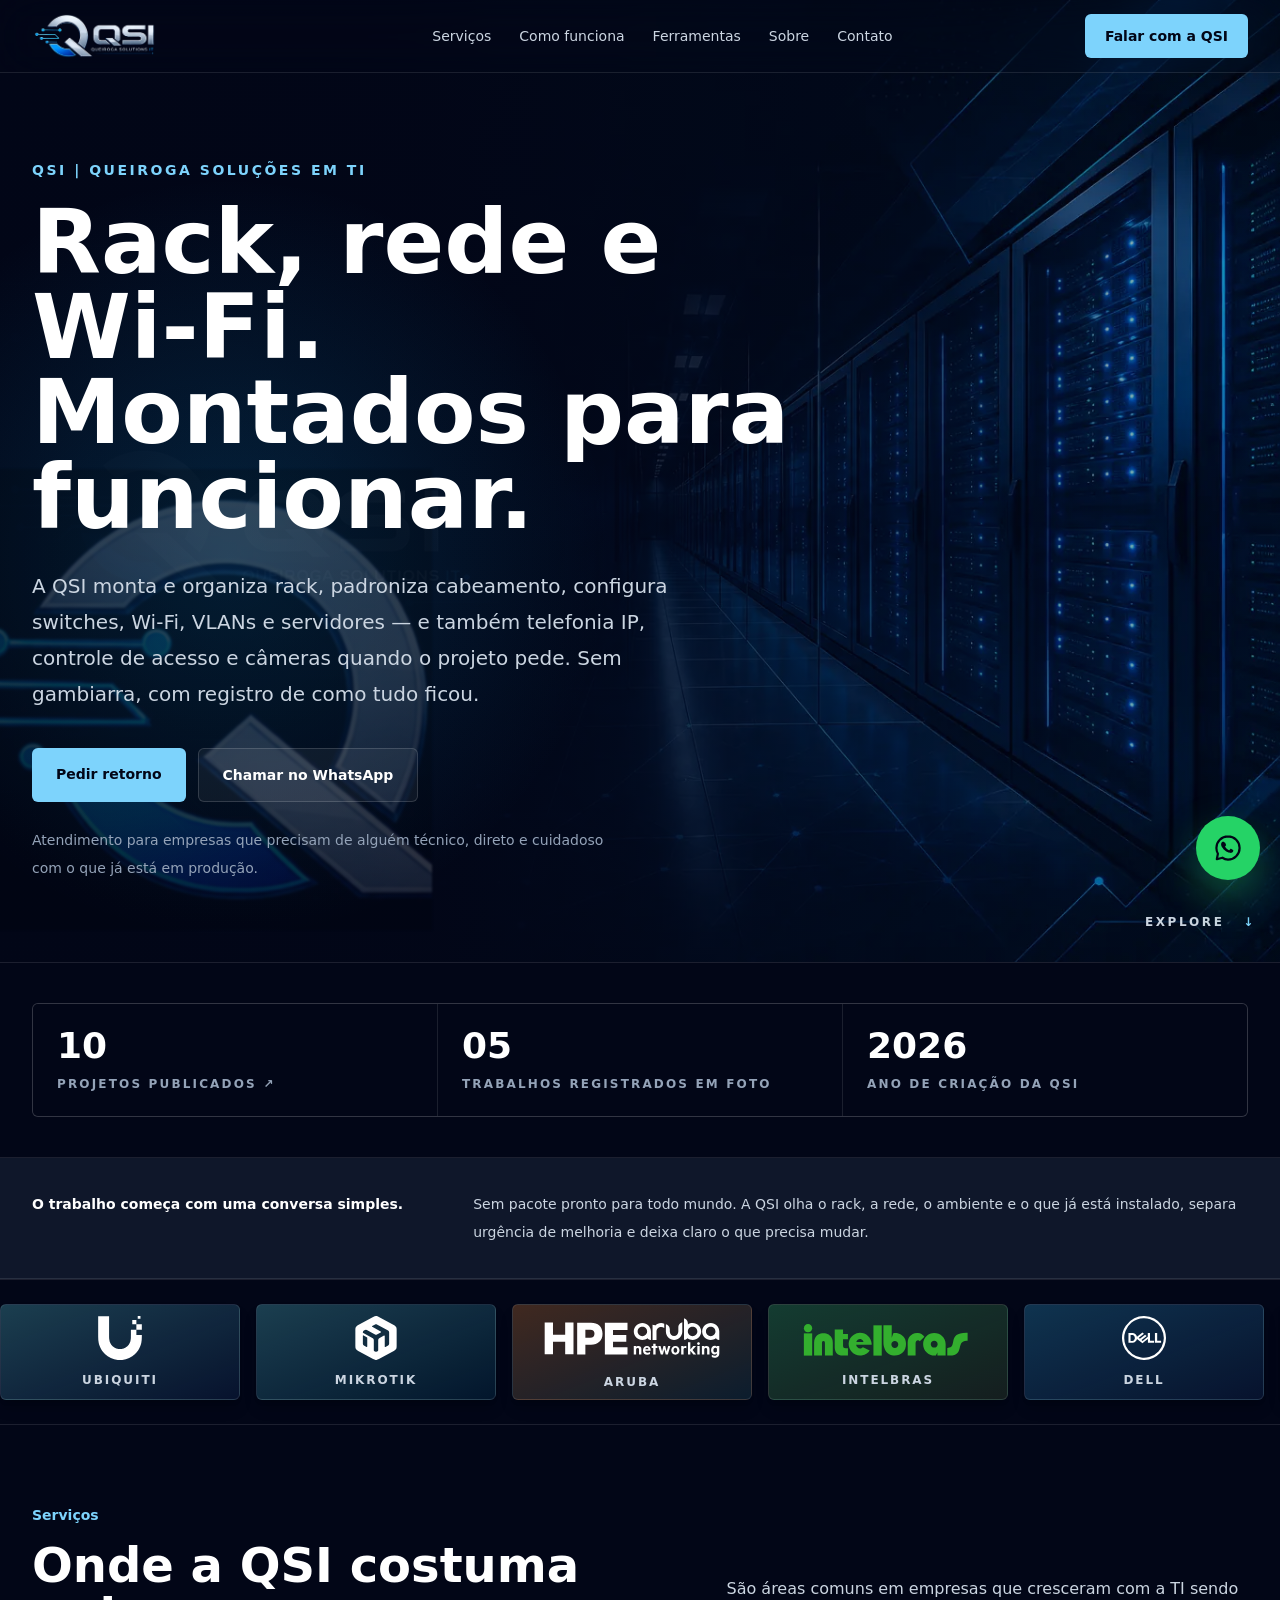
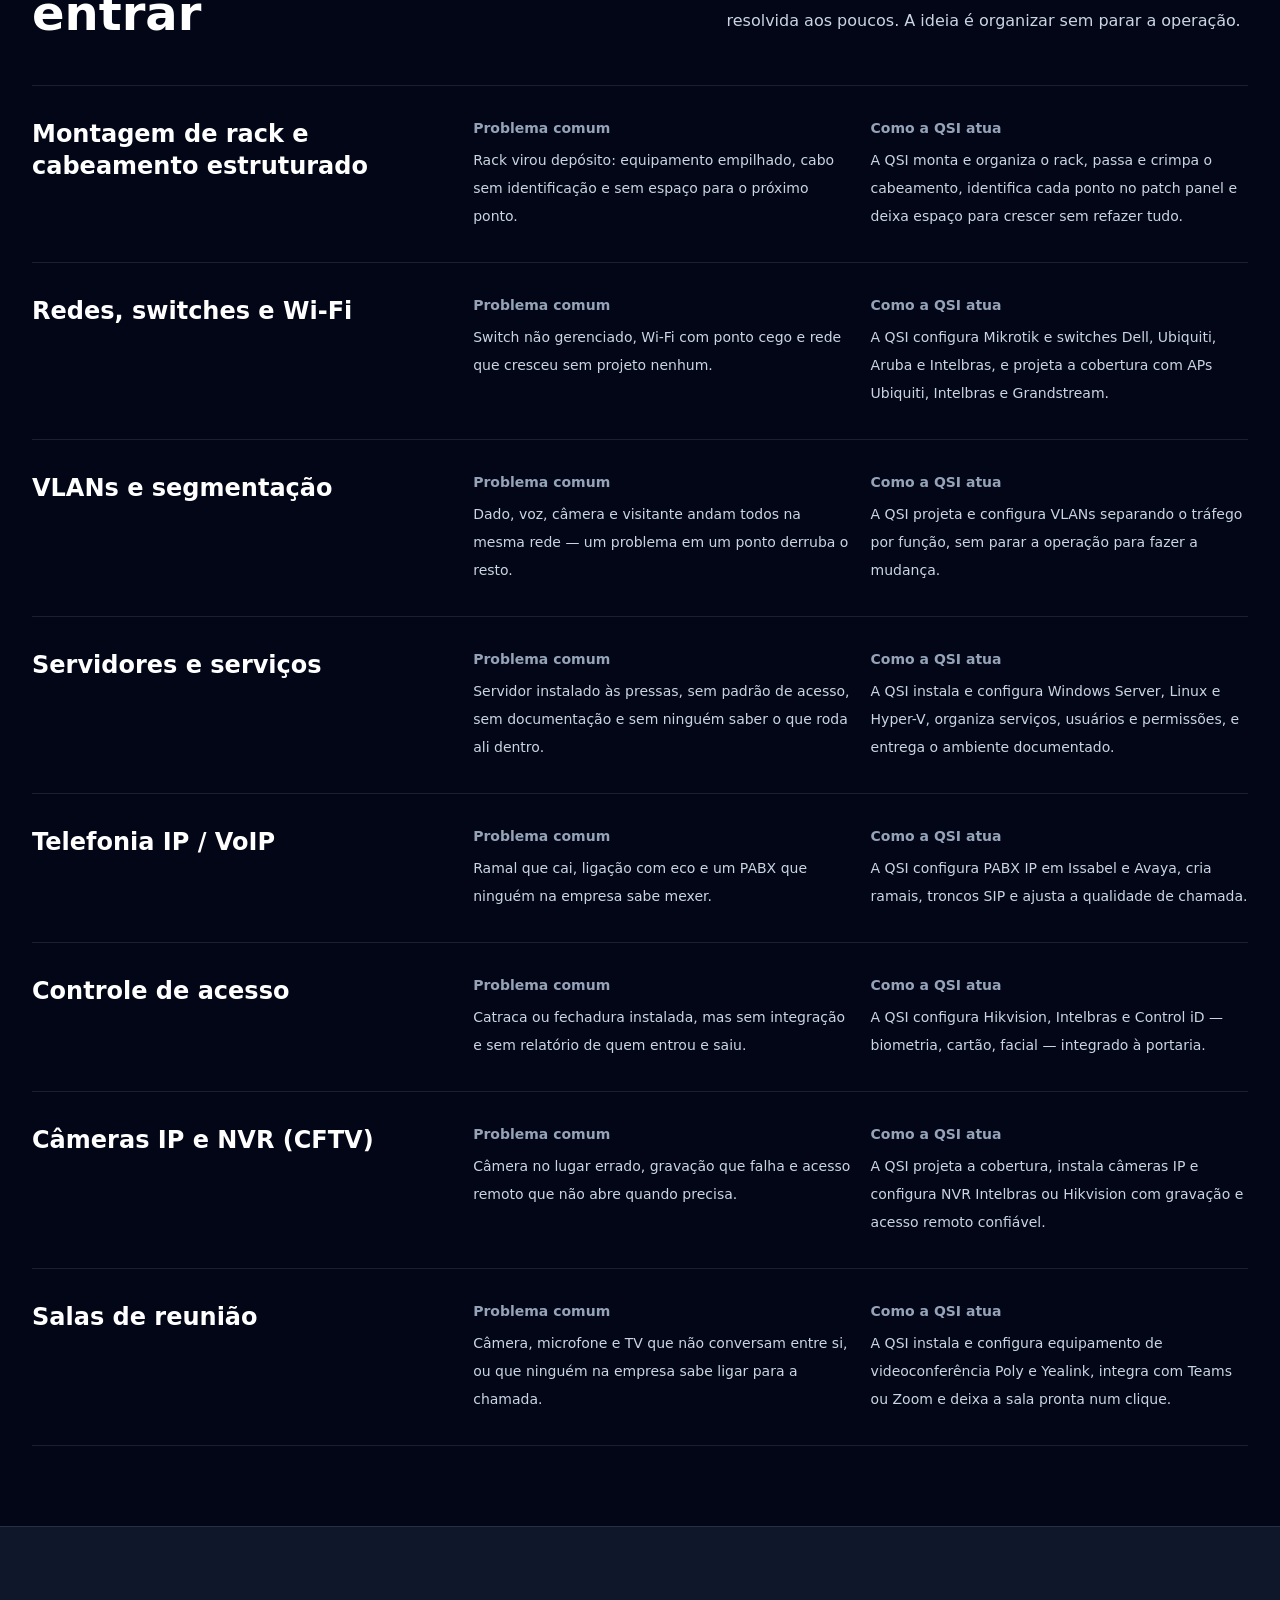
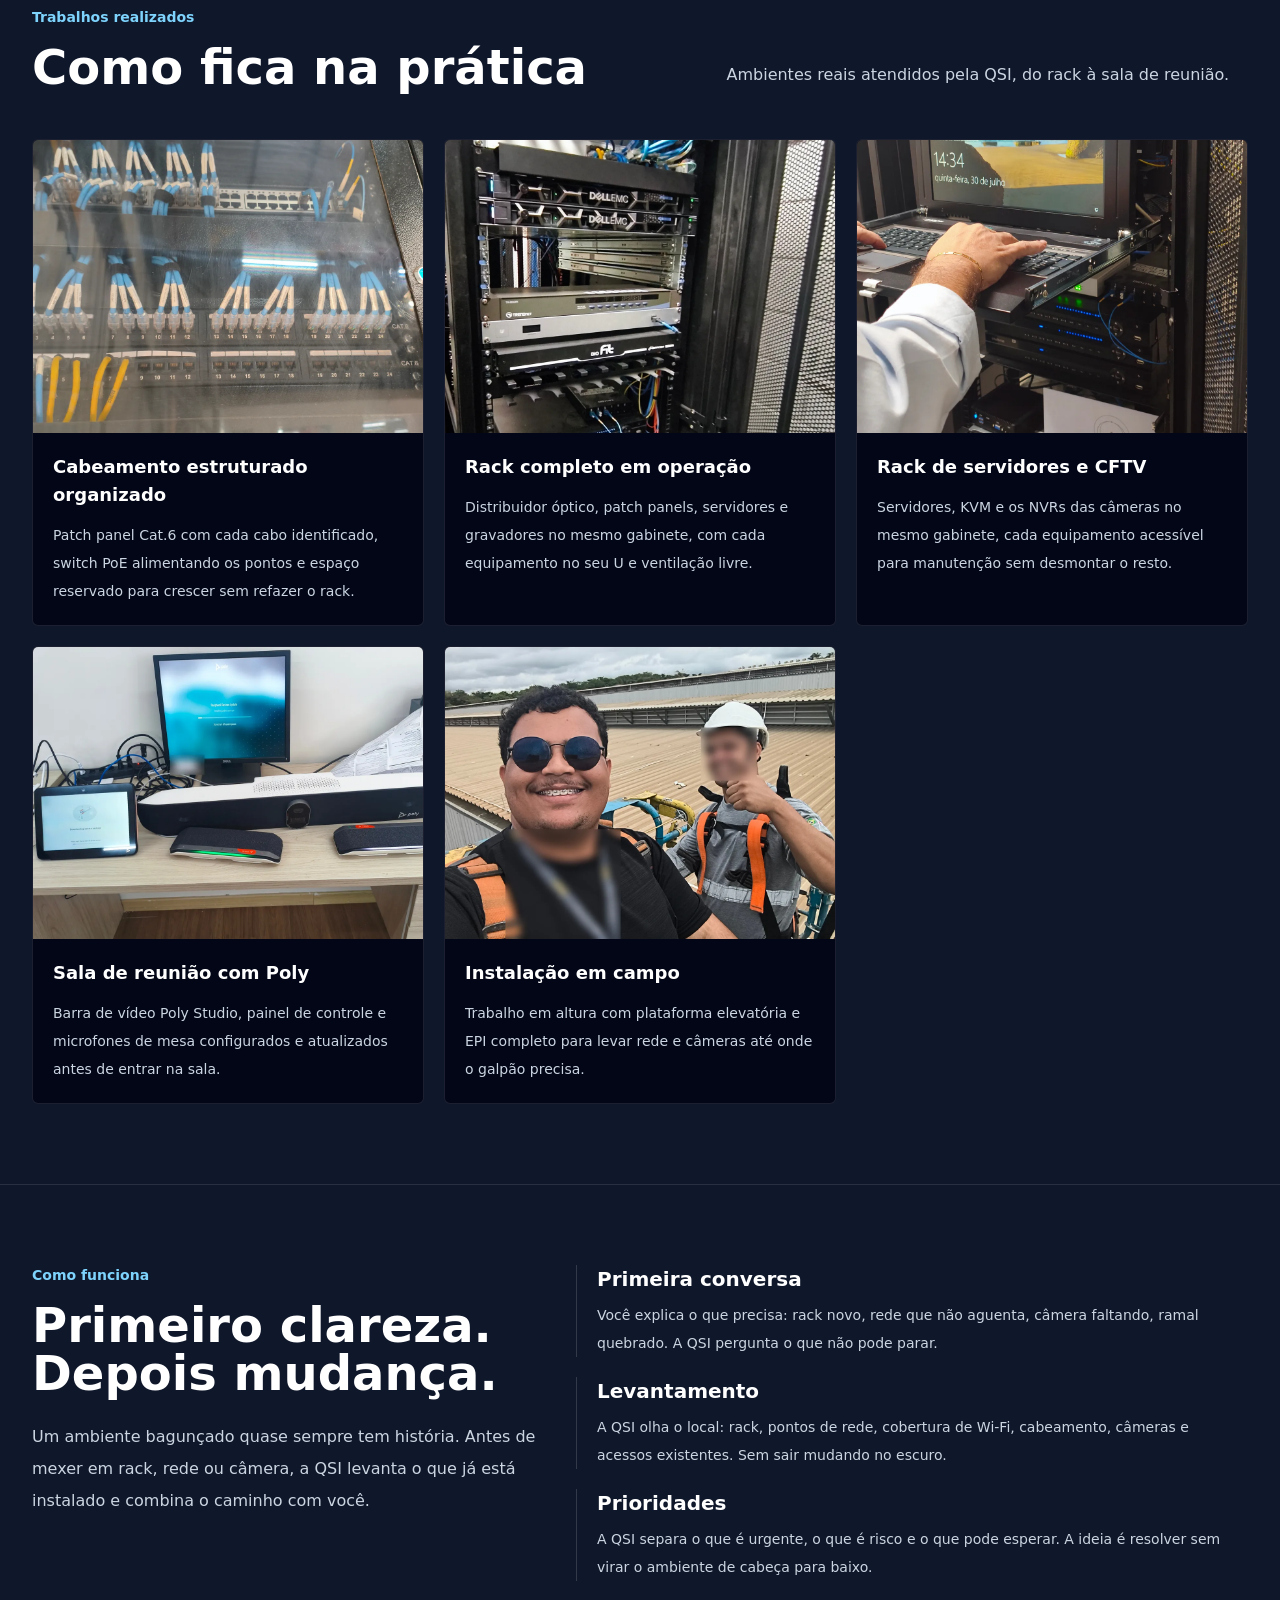
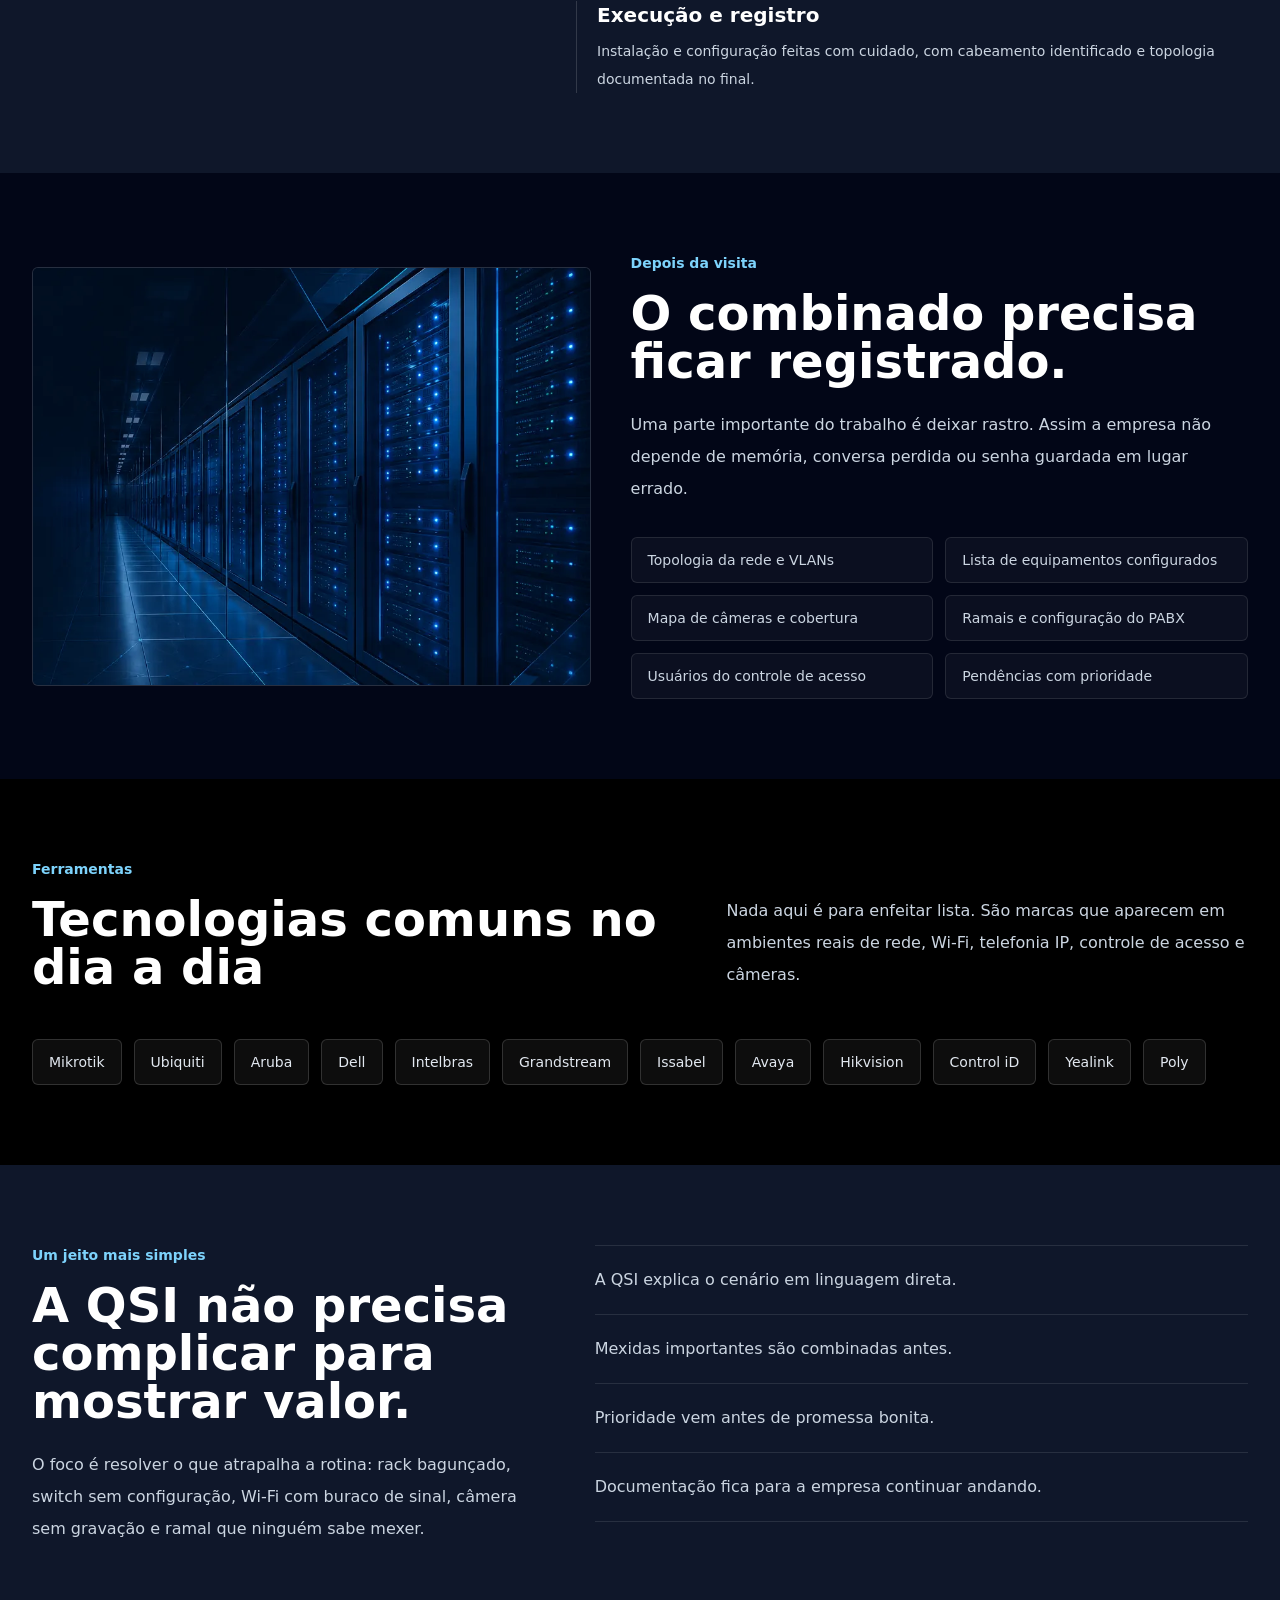
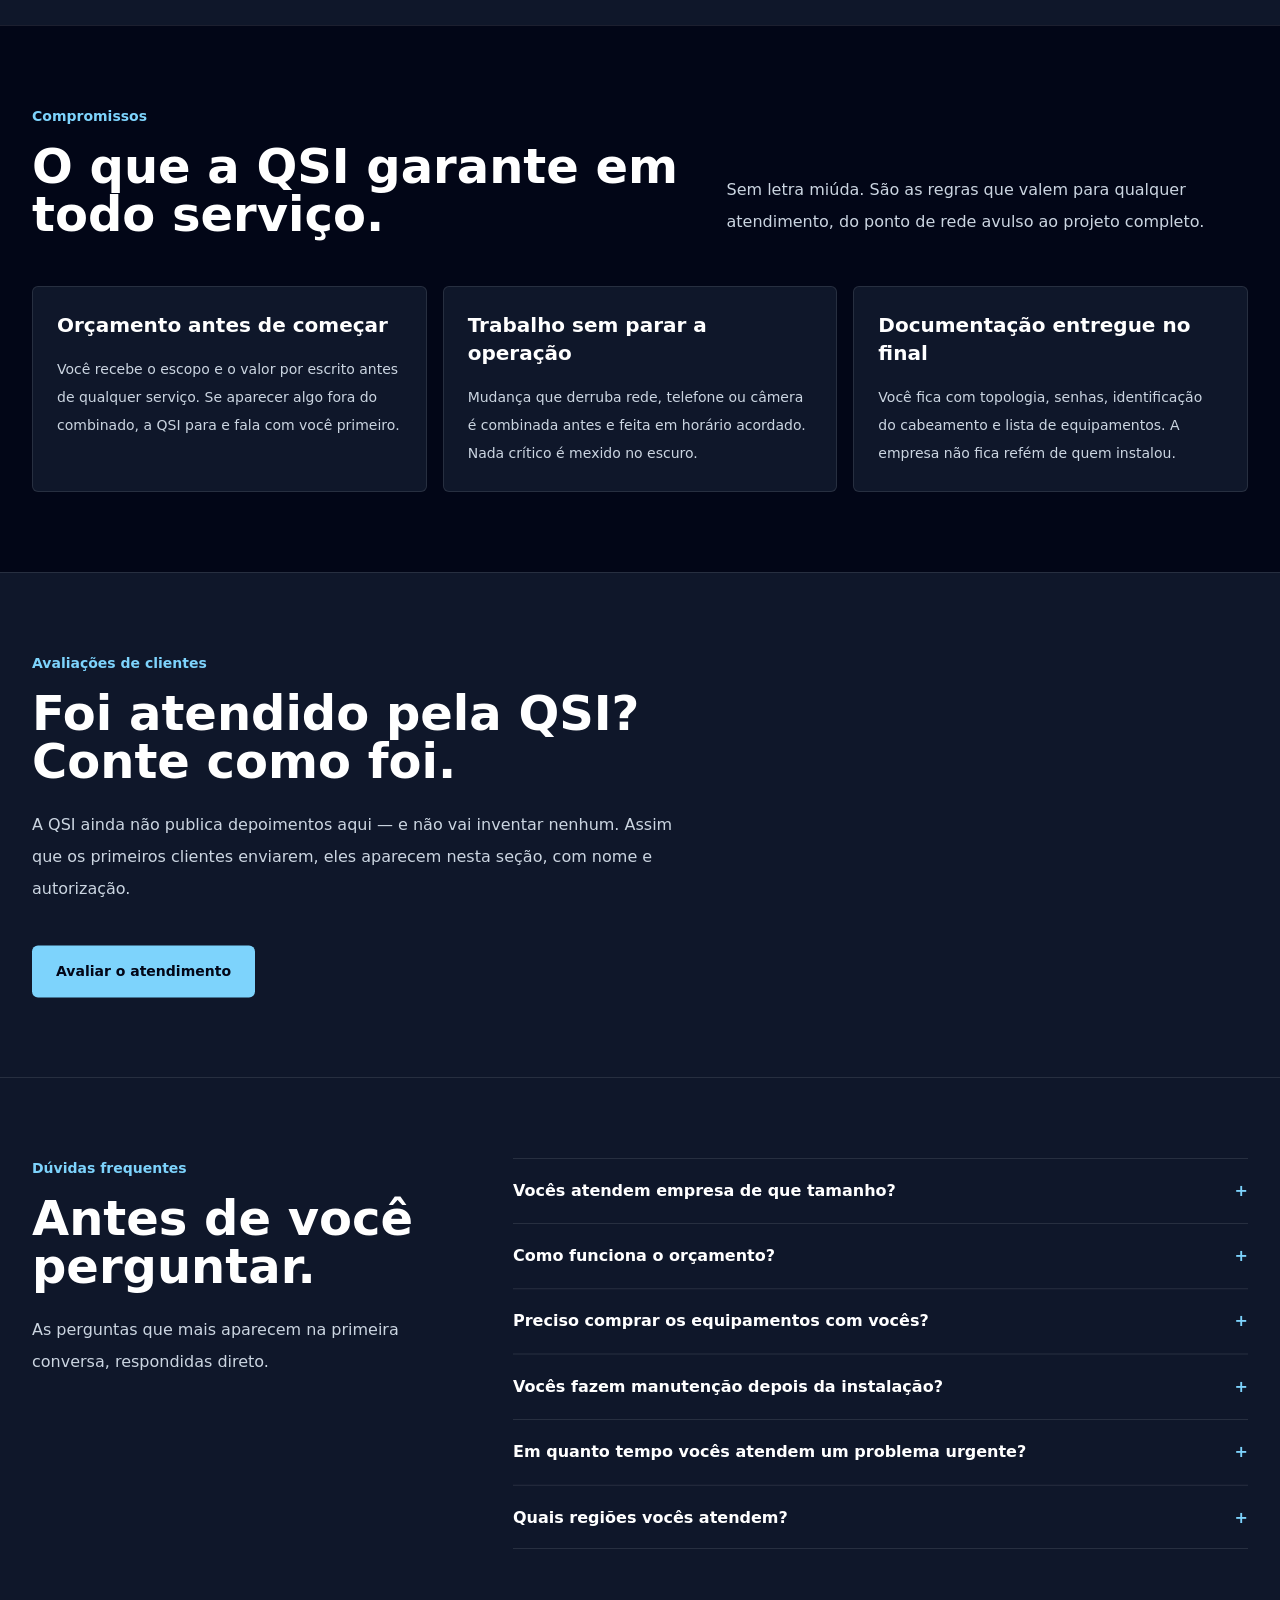
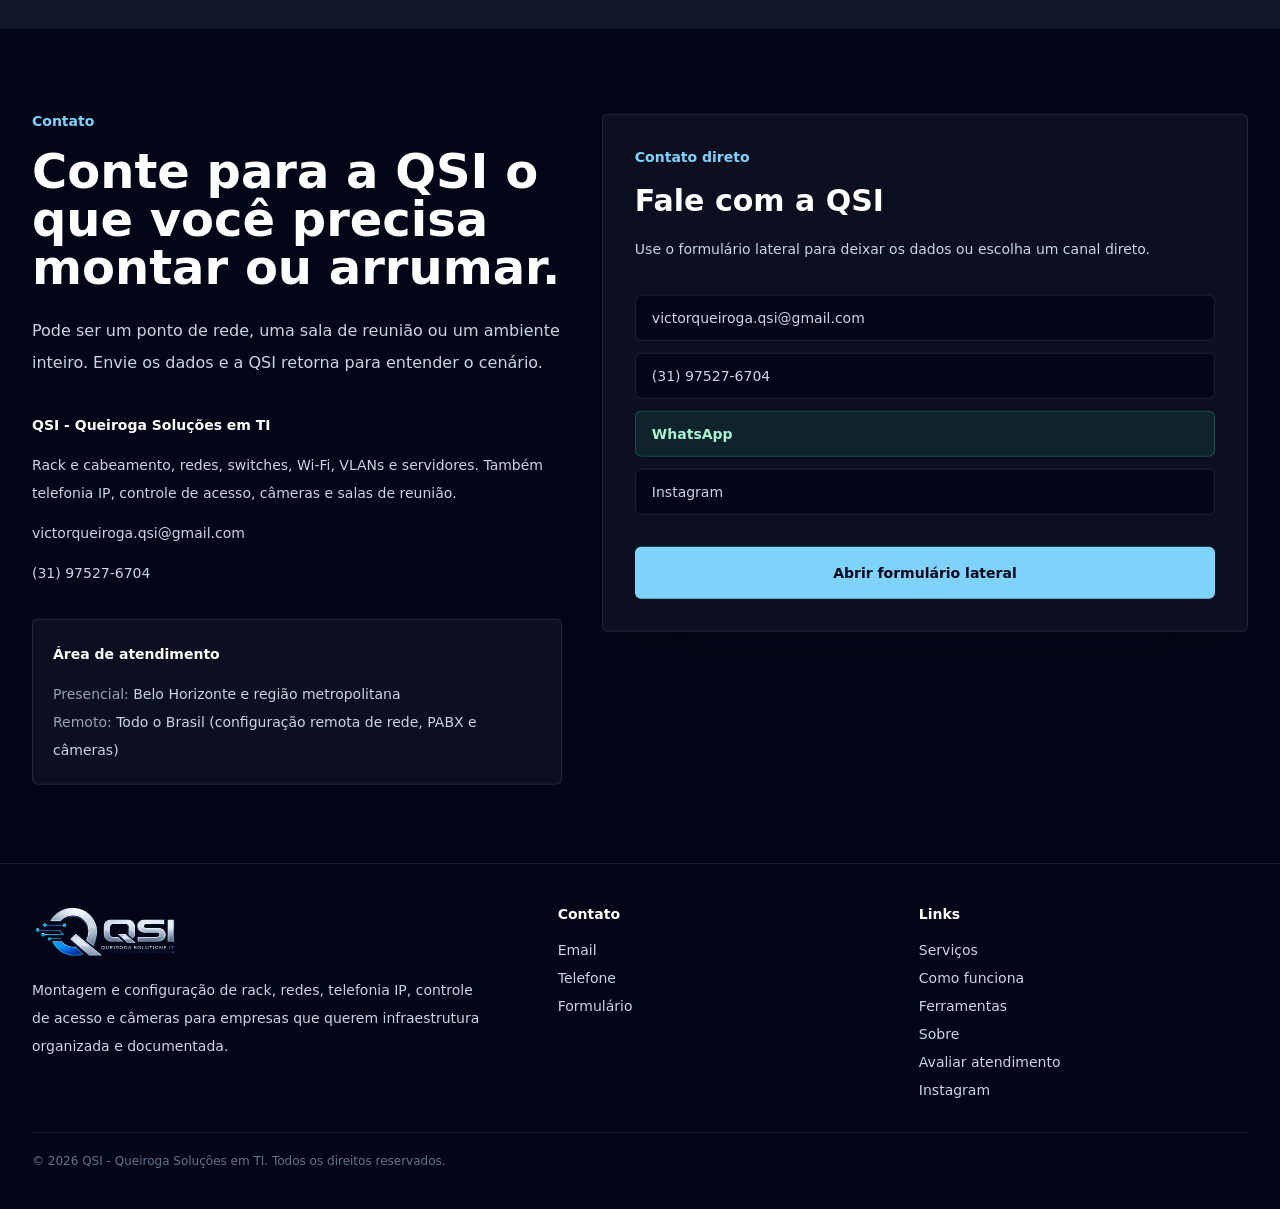
==== commit eaede075: "Faixa de numeros: 10 projetos publicados Co-Authored-By: Claude Opus 5 <noreply@anthropic.com>" ====
--- a/index.html
+++ b/index.html
@@ -1 +1 @@
-<!DOCTYPE html><!--RaiLD44U2XUW5jGEaoBjR--><html lang="pt-BR"><head><meta charSet="utf-8"/><meta name="viewport" content="width=device-width, initial-scale=1"/><link rel="preload" as="image" href="/assets/qsi-logo-transparent.webp"/><link rel="preload" as="image" href="/assets/qsi-hero-spi.webp"/><link rel="preload" as="image" href="/assets/qsi-q-mark.webp"/><link rel="preload" as="image" href="/assets/brands/ubiquiti.svg"/><link rel="preload" as="image" href="/assets/brands/mikrotik.svg"/><link rel="preload" as="image" href="/assets/brands/aruba.svg"/><link rel="preload" as="image" href="/assets/brands/intelbras.svg"/><link rel="preload" as="image" href="/assets/brands/dell.svg"/><link rel="preload" as="image" href="/assets/brands/issabel.svg"/><link rel="preload" as="image" href="/assets/brands/yealink.svg"/><link rel="stylesheet" href="/_next/static/css/ce5e32db10b70e3d.css" data-precedence="next"/><link rel="preload" as="script" fetchPriority="low" href="/_next/static/chunks/webpack-1d8eb0fc8a2c6fcb.js"/><script src="/_next/static/chunks/acfafb44-8249079a6627ac92.js" async=""></script><script src="/_next/static/chunks/920-ceb030261207b4ae.js" async=""></script><script src="/_next/static/chunks/main-app-747148b4da2c9497.js" async=""></script><script src="/_next/static/chunks/151-fd55895e0e0da0a5.js" async=""></script><script src="/_next/static/chunks/app/layout-cf6fb4ff98b93d1c.js" async=""></script><script src="/_next/static/chunks/318-f0725d6cb624e9a7.js" async=""></script><script src="/_next/static/chunks/app/page-91b3931d604f9565.js" async=""></script><meta name="theme-color" content="#020617"/><title>QSI - Queiroga Soluções em TI</title><meta name="description" content="Montagem de rack e cabeamento, switches, Wi-Fi, VLANs e servidores — mais telefonia IP, controle de acesso e câmeras. Infraestrutura organizada e configurada para funcionar."/><meta name="author" content="QSI - Queiroga Soluções em TI"/><meta name="keywords" content="Montagem de rack,Cabeamento estruturado,Infraestrutura de rede,Mikrotik,Ubiquiti,Switch gerenciável,VLAN,Wi-Fi corporativo,Configuração de servidores,Windows Server,Hyper-V,Telefonia IP,VoIP,Issabel,Avaya,Controle de acesso,Hikvision,Intelbras,Control iD,CFTV,Câmeras IP,NVR,Sala de reunião,Videoconferência,Poly,Belo Horizonte,Minas Gerais"/><meta name="creator" content="QSI - Queiroga Soluções em TI"/><meta name="publisher" content="QSI - Queiroga Soluções em TI"/><meta name="robots" content="index, follow"/><meta name="googlebot" content="index, follow, max-image-preview:large, max-snippet:-1"/><link rel="canonical" href="https://queirogasolution.com.br/"/><meta property="og:title" content="QSI - Queiroga Soluções em TI"/><meta property="og:description" content="Organização prática de rack e cabeamento, redes, switches, Wi-Fi, VLANs e servidores — e também telefonia IP, controle de acesso e câmeras."/><meta property="og:url" content="https://queirogasolution.com.br/"/><meta property="og:site_name" content="QSI - Queiroga Soluções em TI"/><meta property="og:locale" content="pt_BR"/><meta property="og:image" content="https://queirogasolution.com.br/assets/qsi-og.jpg"/><meta property="og:image:width" content="1200"/><meta property="og:image:height" content="630"/><meta property="og:image:alt" content="QSI - infraestrutura de rede, telefonia e câmeras"/><meta property="og:type" content="website"/><meta name="twitter:card" content="summary_large_image"/><meta name="twitter:title" content="QSI - Queiroga Soluções em TI"/><meta name="twitter:description" content="Montagem e configuração de rack, cabeamento, redes, Wi-Fi e servidores, sem gambiarra."/><meta name="twitter:image" content="https://queirogasolution.com.br/assets/qsi-og.jpg"/><script src="/_next/static/chunks/polyfills-42372ed130431b0a.js" noModule=""></script></head><body><div hidden=""><!--$--><!--/$--></div><header class="fixed inset-x-0 top-0 z-50 border-b border-white/10 bg-slate-950/92 backdrop-blur-xl"><div class="mx-auto flex h-[72px] max-w-[1600px] items-center justify-between gap-4 px-5 lg:px-8"><a href="/" class="flex shrink-0 items-center" aria-label="QSI - página inicial"><img alt="QSI - Queiroga Soluções em TI" width="260" height="100" decoding="async" data-nimg="1" class="h-10 w-36 object-contain object-left sm:h-11 sm:w-40 lg:h-12 lg:w-52" style="color:transparent" src="/assets/qsi-logo-transparent.webp"/></a><nav class="hidden items-center gap-4 md:flex lg:gap-7"><a href="/servicos/" class="whitespace-nowrap text-sm font-medium text-slate-300 transition hover:text-white">Serviços</a><a href="/como-funciona/" class="whitespace-nowrap text-sm font-medium text-slate-300 transition hover:text-white">Como funciona</a><a href="/ferramentas/" class="whitespace-nowrap text-sm font-medium text-slate-300 transition hover:text-white">Ferramentas</a><a href="/sobre/" class="whitespace-nowrap text-sm font-medium text-slate-300 transition hover:text-white">Sobre</a><a href="/contato/" class="whitespace-nowrap text-sm font-medium text-slate-300 transition hover:text-white">Contato</a></nav><a href="/contato/" class="hidden shrink-0 whitespace-nowrap rounded-md bg-sky-300 px-4 py-2.5 text-sm font-semibold text-slate-950 transition hover:bg-white md:inline-flex lg:px-5 lg:py-3">Falar com a QSI</a><button type="button" class="rounded-md border border-white/15 px-4 py-2 text-sm font-semibold text-white md:hidden" aria-expanded="false">Menu</button></div></header><main class="overflow-hidden bg-slate-950 text-slate-100"><script type="application/ld+json">{"@context":"https://schema.org","@type":"LocalBusiness","@id":"https://queirogasolution.com.br/#business","name":"QSI - Queiroga Soluções em TI","description":"Montagem de rack e cabeamento, switches, Wi-Fi, VLANs e servidores — mais telefonia IP, controle de acesso e câmeras. Infraestrutura organizada e configurada para funcionar.","areaServed":[{"@type":"City","name":"Belo Horizonte"},{"@type":"State","name":"Minas Gerais"}],"address":{"@type":"PostalAddress","addressLocality":"Belo Horizonte","addressRegion":"MG","addressCountry":"BR"},"knowsAbout":["Montagem de rack e cabeamento estruturado","Redes, switches e Wi-Fi","VLANs e segmentação","Servidores e serviços","Telefonia IP","Controle de acesso","Câmeras IP e NVR","Salas de reunião"],"url":"https://queirogasolution.com.br","image":"https://queirogasolution.com.br/assets/qsi-og.jpg","email":"victorqueiroga.qsi@gmail.com","telephone":"(31) 97527-6704","priceRange":"$$","sameAs":["https://www.instagram.com/queiroga_solutions_it?igsh=ZDJmYmFrMWUxdTM="]}</script><script type="application/ld+json">{"@context":"https://schema.org","@type":"FAQPage","mainEntity":[{"@type":"Question","name":"Vocês atendem empresa de que tamanho?","acceptedAnswer":{"@type":"Answer","text":"Do consultório e da loja com um rack pequeno até galpão e escritório com dezenas de pontos de rede. O que muda é o tamanho do projeto, não a forma de trabalhar."}},{"@type":"Question","name":"Como funciona o orçamento?","acceptedAnswer":{"@type":"Answer","text":"A primeira conversa e o levantamento inicial não têm custo. Depois de ver o que existe, a QSI manda o escopo e o valor por escrito. Só começa depois do seu aceite."}},{"@type":"Question","name":"Preciso comprar os equipamentos com vocês?","acceptedAnswer":{"@type":"Answer","text":"Não. A QSI trabalha com o que você já tem ou indica o que faz sentido comprar, com a especificação certa. Você compra de quem quiser."}},{"@type":"Question","name":"Vocês fazem manutenção depois da instalação?","acceptedAnswer":{"@type":"Answer","text":"Sim. Dá para contratar atendimento pontual quando der problema ou uma rotina mensal de acompanhamento, com prioridade de resposta."}},{"@type":"Question","name":"Em quanto tempo vocês atendem um problema urgente?","acceptedAnswer":{"@type":"Answer","text":"Rede parada, telefone mudo ou câmera fora do ar entram como urgência. O retorno é no mesmo dia útil, com atendimento remoto imediato quando o problema permite."}},{"@type":"Question","name":"Quais regiões vocês atendem?","acceptedAnswer":{"@type":"Answer","text":"Belo Horizonte e região metropolitana para serviço presencial. Configuração remota de rede, PABX e câmeras pode ser feita para qualquer lugar do país."}}]}</script><section id="inicio" class="relative min-h-screen overflow-hidden border-b border-white/10 bg-slate-950 pt-20"><img alt="Corredor de datacenter com racks iluminados em azul" decoding="async" data-nimg="fill" class="object-cover object-center opacity-95" style="position:absolute;height:100%;width:100%;left:0;top:0;right:0;bottom:0;color:transparent" src="/assets/qsi-hero-spi.webp"/><div class="absolute inset-0 bg-[linear-gradient(180deg,rgba(2,6,23,0.93)_0%,rgba(2,6,23,0.82)_55%,rgba(2,6,23,0.95)_100%)] lg:bg-[linear-gradient(90deg,rgba(2,6,23,0.99)_0%,rgba(2,6,23,0.96)_34%,rgba(2,6,23,0.62)_62%,rgba(2,6,23,0.18)_100%)]"></div><div class="absolute inset-0 bg-[radial-gradient(circle_at_18%_58%,rgba(14,165,233,0.18),transparent_32%)]"></div><img alt="" aria-hidden="true" width="625" height="530" decoding="async" data-nimg="1" class="pointer-events-none absolute -left-28 bottom-8 hidden w-[34rem] max-w-none opacity-[0.16] blur-[1px] saturate-150 lg:block" style="color:transparent" src="/assets/qsi-q-mark.webp"/><div class="relative mx-auto flex min-h-[calc(100vh-5rem)] max-w-[1600px] items-center px-5 py-20 lg:px-8"><div class="max-w-3xl" style="opacity:0;transform:translateY(28px)"><p class="mb-5 text-sm font-semibold uppercase tracking-[0.18em] text-sky-300">QSI | Queiroga Soluções em TI</p><h1 class="max-w-5xl text-[clamp(2.5rem,7vw,6.8rem)] font-semibold leading-[1.05] tracking-normal text-white sm:leading-[0.95]">Rack, rede e Wi-Fi. Montados para funcionar.</h1><p class="mt-7 max-w-2xl text-lg leading-8 text-slate-300 sm:text-xl sm:leading-9">A QSI monta e organiza rack, padroniza cabeamento, configura switches, Wi-Fi, VLANs e servidores — e também telefonia IP, controle de acesso e câmeras quando o projeto pede. Sem gambiarra, com registro de como tudo ficou.</p><div class="mt-9 flex flex-col gap-3 sm:flex-row"><a href="/contato/" class="inline-flex justify-center rounded-md bg-sky-300 px-6 py-4 text-sm font-semibold text-slate-950 transition hover:bg-white">Pedir retorno</a><button type="button" data-qsi-whatsapp-popup="true" class="inline-flex justify-center rounded-md border border-white/15 bg-white/5 px-6 py-4 text-sm font-semibold text-white transition hover:border-emerald-400 hover:text-emerald-200">Chamar no WhatsApp</button></div><p class="mt-6 max-w-xl text-sm leading-7 text-slate-400">Atendimento para empresas que precisam de alguém técnico, direto e cuidadoso com o que já está em produção.</p></div></div><div class="absolute bottom-8 right-6 hidden text-xs font-semibold uppercase tracking-[0.22em] text-slate-300 lg:block">Explore <span class="ml-3 text-sky-300">↓</span></div></section><section class="border-b border-white/10 bg-slate-950 px-5 py-10 lg:px-8" aria-label="Números da QSI"><dl class="mx-auto grid max-w-[1600px] gap-px overflow-hidden rounded-md border border-white/10 bg-white/10 sm:grid-cols-3"><div class="flex flex-col bg-slate-950 p-6"><dt class="order-2 mt-3 text-xs font-semibold uppercase tracking-[0.18em] text-slate-400"><a class="transition hover:text-sky-300" href="https://github.com/VictorQueirogaToledo/apresentacoes" target="_blank" rel="noreferrer">Projetos publicados<!-- --> ↗</a></dt><dd class="text-4xl font-semibold leading-none text-white">06</dd></div><div class="flex flex-col bg-slate-950 p-6"><dt class="order-2 mt-3 text-xs font-semibold uppercase tracking-[0.18em] text-slate-400">Trabalhos registrados em foto</dt><dd class="text-4xl font-semibold leading-none text-white">05</dd></div><div class="flex flex-col bg-slate-950 p-6"><dt class="order-2 mt-3 text-xs font-semibold uppercase tracking-[0.18em] text-slate-400">Ano de criação da QSI</dt><dd class="text-4xl font-semibold leading-none text-white">2026</dd></div></dl></section><section class="border-b border-white/10 bg-slate-900 px-5 py-8 lg:px-8"><div class="mx-auto grid max-w-[1600px] gap-6 text-sm leading-7 text-slate-300 lg:grid-cols-[0.7fr_1.3fr]"><p class="font-semibold text-white">O trabalho começa com uma conversa simples.</p><p>Sem pacote pronto para todo mundo. A QSI olha o rack, a rede, o ambiente e o que já está instalado, separa urgência de melhoria e deixa claro o que precisa mudar.</p></div></section><div class="overflow-hidden border-y border-white/10 bg-slate-950 py-6"><div class="brand-marquee flex w-max gap-4"><div class="flex h-24 min-w-60 flex-col items-center justify-center gap-3 rounded-md border border-white/10 bg-gradient-to-br from-cyan-300/25 to-blue-500/10 px-7 shadow-lg shadow-black/20"><img src="/assets/brands/ubiquiti.svg" alt="Logo Ubiquiti" class="object-contain h-11 w-36"/><span class="text-xs font-semibold uppercase tracking-[0.16em] text-slate-300">Ubiquiti</span></div><div class="flex h-24 min-w-60 flex-col items-center justify-center gap-3 rounded-md border border-white/10 bg-gradient-to-br from-cyan-300/25 to-sky-500/10 px-7 shadow-lg shadow-black/20"><img src="/assets/brands/mikrotik.svg" alt="Logo MikroTik" class="object-contain h-11 w-36"/><span class="text-xs font-semibold uppercase tracking-[0.16em] text-slate-300">MikroTik</span></div><div class="flex h-24 min-w-60 flex-col items-center justify-center gap-3 rounded-md border border-white/10 bg-gradient-to-br from-orange-400/25 to-cyan-300/10 px-7 shadow-lg shadow-black/20"><img src="/assets/brands/aruba.svg" alt="Logo Aruba" class="object-contain h-12 w-44 brightness-0 invert"/><span class="text-xs font-semibold uppercase tracking-[0.16em] text-slate-300">Aruba</span></div><div class="flex h-24 min-w-60 flex-col items-center justify-center gap-3 rounded-md border border-white/10 bg-gradient-to-br from-green-400/25 to-lime-300/10 px-7 shadow-lg shadow-black/20"><img src="/assets/brands/intelbras.svg" alt="Logo Intelbras" class="object-contain h-11 w-44"/><span class="text-xs font-semibold uppercase tracking-[0.16em] text-slate-300">Intelbras</span></div><div class="flex h-24 min-w-60 flex-col items-center justify-center gap-3 rounded-md border border-white/10 bg-gradient-to-br from-sky-400/25 to-blue-500/10 px-7 shadow-lg shadow-black/20"><img src="/assets/brands/dell.svg" alt="Logo Dell" class="object-contain h-11 w-32"/><span class="text-xs font-semibold uppercase tracking-[0.16em] text-slate-300">Dell</span></div><div class="flex h-24 min-w-60 flex-col items-center justify-center gap-3 rounded-md border border-white/10 bg-gradient-to-br from-violet-400/25 to-fuchsia-300/10 px-7 shadow-lg shadow-black/20"><img src="/assets/brands/issabel.svg" alt="Logo Issabel" class="object-contain h-12 w-32"/><span class="text-xs font-semibold uppercase tracking-[0.16em] text-slate-300">Issabel</span></div><div class="flex h-24 min-w-60 flex-col items-center justify-center gap-3 rounded-md border border-white/10 bg-gradient-to-br from-emerald-400/25 to-teal-500/10 px-7 shadow-lg shadow-black/20"><img src="/assets/brands/yealink.svg" alt="Logo Yealink" class="object-contain h-11 w-44 brightness-0 invert"/><span class="text-xs font-semibold uppercase tracking-[0.16em] text-slate-300">Yealink</span></div><div class="flex h-24 min-w-60 flex-col items-center justify-center gap-3 rounded-md border border-white/10 bg-gradient-to-br from-cyan-300/25 to-blue-500/10 px-7 shadow-lg shadow-black/20"><img src="/assets/brands/ubiquiti.svg" alt="Logo Ubiquiti" class="object-contain h-11 w-36"/><span class="text-xs font-semibold uppercase tracking-[0.16em] text-slate-300">Ubiquiti</span></div><div class="flex h-24 min-w-60 flex-col items-center justify-center gap-3 rounded-md border border-white/10 bg-gradient-to-br from-cyan-300/25 to-sky-500/10 px-7 shadow-lg shadow-black/20"><img src="/assets/brands/mikrotik.svg" alt="Logo MikroTik" class="object-contain h-11 w-36"/><span class="text-xs font-semibold uppercase tracking-[0.16em] text-slate-300">MikroTik</span></div><div class="flex h-24 min-w-60 flex-col items-center justify-center gap-3 rounded-md border border-white/10 bg-gradient-to-br from-orange-400/25 to-cyan-300/10 px-7 shadow-lg shadow-black/20"><img src="/assets/brands/aruba.svg" alt="Logo Aruba" class="object-contain h-12 w-44 brightness-0 invert"/><span class="text-xs font-semibold uppercase tracking-[0.16em] text-slate-300">Aruba</span></div><div class="flex h-24 min-w-60 flex-col items-center justify-center gap-3 rounded-md border border-white/10 bg-gradient-to-br from-green-400/25 to-lime-300/10 px-7 shadow-lg shadow-black/20"><img src="/assets/brands/intelbras.svg" alt="Logo Intelbras" class="object-contain h-11 w-44"/><span class="text-xs font-semibold uppercase tracking-[0.16em] text-slate-300">Intelbras</span></div><div class="flex h-24 min-w-60 flex-col items-center justify-center gap-3 rounded-md border border-white/10 bg-gradient-to-br from-sky-400/25 to-blue-500/10 px-7 shadow-lg shadow-black/20"><img src="/assets/brands/dell.svg" alt="Logo Dell" class="object-contain h-11 w-32"/><span class="text-xs font-semibold uppercase tracking-[0.16em] text-slate-300">Dell</span></div><div class="flex h-24 min-w-60 flex-col items-center justify-center gap-3 rounded-md border border-white/10 bg-gradient-to-br from-violet-400/25 to-fuchsia-300/10 px-7 shadow-lg shadow-black/20"><img src="/assets/brands/issabel.svg" alt="Logo Issabel" class="object-contain h-12 w-32"/><span class="text-xs font-semibold uppercase tracking-[0.16em] text-slate-300">Issabel</span></div><div class="flex h-24 min-w-60 flex-col items-center justify-center gap-3 rounded-md border border-white/10 bg-gradient-to-br from-emerald-400/25 to-teal-500/10 px-7 shadow-lg shadow-black/20"><img src="/assets/brands/yealink.svg" alt="Logo Yealink" class="object-contain h-11 w-44 brightness-0 invert"/><span class="text-xs font-semibold uppercase tracking-[0.16em] text-slate-300">Yealink</span></div></div></div><section id="servicos" class="mx-auto max-w-[1600px] px-5 py-20 lg:px-8"><div style="opacity:0;transform:translateY(28px)"><div class="mb-12 grid gap-6 lg:grid-cols-[0.9fr_0.7fr] lg:items-end"><div><p class="mb-4 text-sm font-semibold text-sky-300">Serviços</p><h2 class="text-4xl font-semibold leading-tight text-white sm:text-5xl">Onde a QSI costuma entrar</h2></div><p class="text-base leading-8 text-slate-300">São áreas comuns em empresas que cresceram com a TI sendo resolvida aos poucos. A ideia é organizar sem parar a operação.</p></div></div><div class="divide-y divide-white/10 border-y border-white/10"><div style="opacity:0;transform:translateY(28px)"><article class="grid gap-6 py-8 lg:grid-cols-[0.35fr_0.65fr]"><div><h3 class="text-2xl font-semibold text-white">Montagem de rack e cabeamento estruturado</h3></div><div class="grid gap-5 sm:grid-cols-2"><div><p class="text-sm font-semibold text-slate-400">Problema comum</p><p class="mt-2 text-sm leading-7 text-slate-300">Rack virou depósito: equipamento empilhado, cabo sem identificação e sem espaço para o próximo ponto.</p></div><div><p class="text-sm font-semibold text-slate-400">Como a QSI atua</p><p class="mt-2 text-sm leading-7 text-slate-300">A QSI monta e organiza o rack, passa e crimpa o cabeamento, identifica cada ponto no patch panel e deixa espaço para crescer sem refazer tudo.</p></div></div></article></div><div style="opacity:0;transform:translateY(28px)"><article class="grid gap-6 py-8 lg:grid-cols-[0.35fr_0.65fr]"><div><h3 class="text-2xl font-semibold text-white">Redes, switches e Wi-Fi</h3></div><div class="grid gap-5 sm:grid-cols-2"><div><p class="text-sm font-semibold text-slate-400">Problema comum</p><p class="mt-2 text-sm leading-7 text-slate-300">Switch não gerenciado, Wi-Fi com ponto cego e rede que cresceu sem projeto nenhum.</p></div><div><p class="text-sm font-semibold text-slate-400">Como a QSI atua</p><p class="mt-2 text-sm leading-7 text-slate-300">A QSI configura Mikrotik e switches Dell, Ubiquiti, Aruba e Intelbras, e projeta a cobertura com APs Ubiquiti, Intelbras e Grandstream.</p></div></div></article></div><div style="opacity:0;transform:translateY(28px)"><article class="grid gap-6 py-8 lg:grid-cols-[0.35fr_0.65fr]"><div><h3 class="text-2xl font-semibold text-white">VLANs e segmentação</h3></div><div class="grid gap-5 sm:grid-cols-2"><div><p class="text-sm font-semibold text-slate-400">Problema comum</p><p class="mt-2 text-sm leading-7 text-slate-300">Dado, voz, câmera e visitante andam todos na mesma rede — um problema em um ponto derruba o resto.</p></div><div><p class="text-sm font-semibold text-slate-400">Como a QSI atua</p><p class="mt-2 text-sm leading-7 text-slate-300">A QSI projeta e configura VLANs separando o tráfego por função, sem parar a operação para fazer a mudança.</p></div></div></article></div><div style="opacity:0;transform:translateY(28px)"><article class="grid gap-6 py-8 lg:grid-cols-[0.35fr_0.65fr]"><div><h3 class="text-2xl font-semibold text-white">Servidores e serviços</h3></div><div class="grid gap-5 sm:grid-cols-2"><div><p class="text-sm font-semibold text-slate-400">Problema comum</p><p class="mt-2 text-sm leading-7 text-slate-300">Servidor instalado às pressas, sem padrão de acesso, sem documentação e sem ninguém saber o que roda ali dentro.</p></div><div><p class="text-sm font-semibold text-slate-400">Como a QSI atua</p><p class="mt-2 text-sm leading-7 text-slate-300">A QSI instala e configura Windows Server, Linux e Hyper-V, organiza serviços, usuários e permissões, e entrega o ambiente documentado.</p></div></div></article></div><div style="opacity:0;transform:translateY(28px)"><article class="grid gap-6 py-8 lg:grid-cols-[0.35fr_0.65fr]"><div><h3 class="text-2xl font-semibold text-white">Telefonia IP / VoIP</h3></div><div class="grid gap-5 sm:grid-cols-2"><div><p class="text-sm font-semibold text-slate-400">Problema comum</p><p class="mt-2 text-sm leading-7 text-slate-300">Ramal que cai, ligação com eco e um PABX que ninguém na empresa sabe mexer.</p></div><div><p class="text-sm font-semibold text-slate-400">Como a QSI atua</p><p class="mt-2 text-sm leading-7 text-slate-300">A QSI configura PABX IP em Issabel e Avaya, cria ramais, troncos SIP e ajusta a qualidade de chamada.</p></div></div></article></div><div style="opacity:0;transform:translateY(28px)"><article class="grid gap-6 py-8 lg:grid-cols-[0.35fr_0.65fr]"><div><h3 class="text-2xl font-semibold text-white">Controle de acesso</h3></div><div class="grid gap-5 sm:grid-cols-2"><div><p class="text-sm font-semibold text-slate-400">Problema comum</p><p class="mt-2 text-sm leading-7 text-slate-300">Catraca ou fechadura instalada, mas sem integração e sem relatório de quem entrou e saiu.</p></div><div><p class="text-sm font-semibold text-slate-400">Como a QSI atua</p><p class="mt-2 text-sm leading-7 text-slate-300">A QSI configura Hikvision, Intelbras e Control iD — biometria, cartão, facial — integrado à portaria.</p></div></div></article></div><div style="opacity:0;transform:translateY(28px)"><article class="grid gap-6 py-8 lg:grid-cols-[0.35fr_0.65fr]"><div><h3 class="text-2xl font-semibold text-white">Câmeras IP e NVR (CFTV)</h3></div><div class="grid gap-5 sm:grid-cols-2"><div><p class="text-sm font-semibold text-slate-400">Problema comum</p><p class="mt-2 text-sm leading-7 text-slate-300">Câmera no lugar errado, gravação que falha e acesso remoto que não abre quando precisa.</p></div><div><p class="text-sm font-semibold text-slate-400">Como a QSI atua</p><p class="mt-2 text-sm leading-7 text-slate-300">A QSI projeta a cobertura, instala câmeras IP e configura NVR Intelbras ou Hikvision com gravação e acesso remoto confiável.</p></div></div></article></div><div style="opacity:0;transform:translateY(28px)"><article class="grid gap-6 py-8 lg:grid-cols-[0.35fr_0.65fr]"><div><h3 class="text-2xl font-semibold text-white">Salas de reunião</h3></div><div class="grid gap-5 sm:grid-cols-2"><div><p class="text-sm font-semibold text-slate-400">Problema comum</p><p class="mt-2 text-sm leading-7 text-slate-300">Câmera, microfone e TV que não conversam entre si, ou que ninguém na empresa sabe ligar para a chamada.</p></div><div><p class="text-sm font-semibold text-slate-400">Como a QSI atua</p><p class="mt-2 text-sm leading-7 text-slate-300">A QSI instala e configura equipamento de videoconferência Poly e Yealink, integra com Teams ou Zoom e deixa a sala pronta num clique.</p></div></div></article></div></div></section><section id="trabalhos" class="border-y border-white/10 bg-slate-900 px-5 py-20 lg:px-8"><div class="mx-auto max-w-[1600px]"><div style="opacity:0;transform:translateY(28px)"><div class="mb-12 grid gap-6 lg:grid-cols-[0.9fr_0.7fr] lg:items-end"><div><p class="mb-4 text-sm font-semibold text-sky-300">Trabalhos realizados</p><h2 class="text-4xl font-semibold leading-tight text-white sm:text-5xl">Como fica na prática</h2></div><p class="text-base leading-8 text-slate-300">Ambientes reais atendidos pela QSI, do rack à sala de reunião.</p></div></div><div class="grid gap-5 sm:grid-cols-2 lg:grid-cols-3"><div style="opacity:0;transform:translateY(28px)"><article class="h-full overflow-hidden rounded-md border border-white/10 bg-slate-950"><div class="relative aspect-[4/3]"><img alt="Rack com patch panel Cat.6, cabos azuis identificados e switch PoE" loading="lazy" decoding="async" data-nimg="fill" class="object-cover" style="position:absolute;height:100%;width:100%;left:0;top:0;right:0;bottom:0;color:transparent" src="/assets/trabalhos/rack-cabeamento.webp"/></div><div class="p-5"><h3 class="text-lg font-semibold text-white">Cabeamento estruturado organizado</h3><p class="mt-3 text-sm leading-7 text-slate-300">Patch panel Cat.6 com cada cabo identificado, switch PoE alimentando os pontos e espaço reservado para crescer sem refazer o rack.</p></div></article></div><div style="opacity:0;transform:translateY(28px)"><article class="h-full overflow-hidden rounded-md border border-white/10 bg-slate-950"><div class="relative aspect-[4/3]"><img alt="Rack equipado com distribuidor óptico, patch panels e servidores" loading="lazy" decoding="async" data-nimg="fill" class="object-cover" style="position:absolute;height:100%;width:100%;left:0;top:0;right:0;bottom:0;color:transparent" src="/assets/trabalhos/rack-completo.webp"/></div><div class="p-5"><h3 class="text-lg font-semibold text-white">Rack completo em operação</h3><p class="mt-3 text-sm leading-7 text-slate-300">Distribuidor óptico, patch panels, servidores e gravadores no mesmo gabinete, com cada equipamento no seu U e ventilação livre.</p></div></article></div><div style="opacity:0;transform:translateY(28px)"><article class="h-full overflow-hidden rounded-md border border-white/10 bg-slate-950"><div class="relative aspect-[4/3]"><img alt="Rack com servidores, gaveta KVM e NVRs de câmeras em operação" loading="lazy" decoding="async" data-nimg="fill" class="object-cover" style="position:absolute;height:100%;width:100%;left:0;top:0;right:0;bottom:0;color:transparent" src="/assets/trabalhos/rack-servidores-cftv.webp"/></div><div class="p-5"><h3 class="text-lg font-semibold text-white">Rack de servidores e CFTV</h3><p class="mt-3 text-sm leading-7 text-slate-300">Servidores, KVM e os NVRs das câmeras no mesmo gabinete, cada equipamento acessível para manutenção sem desmontar o resto.</p></div></article></div><div style="opacity:0;transform:translateY(28px)"><article class="h-full overflow-hidden rounded-md border border-white/10 bg-slate-950"><div class="relative aspect-[4/3]"><img alt="Barra de videoconferência Poly Studio, tablet de controle e microfones Poly Sync" loading="lazy" decoding="async" data-nimg="fill" class="object-cover" style="position:absolute;height:100%;width:100%;left:0;top:0;right:0;bottom:0;color:transparent" src="/assets/trabalhos/sala-reuniao-poly.webp"/></div><div class="p-5"><h3 class="text-lg font-semibold text-white">Sala de reunião com Poly</h3><p class="mt-3 text-sm leading-7 text-slate-300">Barra de vídeo Poly Studio, painel de controle e microfones de mesa configurados e atualizados antes de entrar na sala.</p></div></article></div><div style="opacity:0;transform:translateY(28px)"><article class="h-full overflow-hidden rounded-md border border-white/10 bg-slate-950"><div class="relative aspect-[4/3]"><img alt="Técnicos em plataforma elevatória sobre a cobertura de um galpão" loading="lazy" decoding="async" data-nimg="fill" class="object-cover" style="position:absolute;height:100%;width:100%;left:0;top:0;right:0;bottom:0;color:transparent" src="/assets/trabalhos/equipe-campo.webp"/></div><div class="p-5"><h3 class="text-lg font-semibold text-white">Instalação em campo</h3><p class="mt-3 text-sm leading-7 text-slate-300">Trabalho em altura com plataforma elevatória e EPI completo para levar rede e câmeras até onde o galpão precisa.</p></div></article></div></div></div></section><section id="como-funciona" class="bg-slate-900 px-5 py-20 lg:px-8"><div class="mx-auto grid max-w-[1600px] gap-10 lg:grid-cols-[0.75fr_1fr]"><div style="opacity:0;transform:translateY(28px)"><div class="max-w-xl"><p class="mb-4 text-sm font-semibold text-sky-300">Como funciona</p><h2 class="text-4xl font-semibold leading-tight text-white sm:text-5xl">Primeiro clareza. Depois mudança.</h2><p class="mt-6 text-base leading-8 text-slate-300">Um ambiente bagunçado quase sempre tem história. Antes de mexer em rack, rede ou câmera, a QSI levanta o que já está instalado e combina o caminho com você.</p></div></div><div class="grid gap-5"><div style="opacity:0;transform:translateY(28px)"><article class="border-l border-white/15 pl-5"><h3 class="text-xl font-semibold text-white">Primeira conversa</h3><p class="mt-2 text-sm leading-7 text-slate-300">Você explica o que precisa: rack novo, rede que não aguenta, câmera faltando, ramal quebrado. A QSI pergunta o que não pode parar.</p></article></div><div style="opacity:0;transform:translateY(28px)"><article class="border-l border-white/15 pl-5"><h3 class="text-xl font-semibold text-white">Levantamento</h3><p class="mt-2 text-sm leading-7 text-slate-300">A QSI olha o local: rack, pontos de rede, cobertura de Wi-Fi, cabeamento, câmeras e acessos existentes. Sem sair mudando no escuro.</p></article></div><div style="opacity:0;transform:translateY(28px)"><article class="border-l border-white/15 pl-5"><h3 class="text-xl font-semibold text-white">Prioridades</h3><p class="mt-2 text-sm leading-7 text-slate-300">A QSI separa o que é urgente, o que é risco e o que pode esperar. A ideia é resolver sem virar o ambiente de cabeça para baixo.</p></article></div><div style="opacity:0;transform:translateY(28px)"><article class="border-l border-white/15 pl-5"><h3 class="text-xl font-semibold text-white">Execução e registro</h3><p class="mt-2 text-sm leading-7 text-slate-300">Instalação e configuração feitas com cuidado, com cabeamento identificado e topologia documentada no final.</p></article></div></div></div></section><section class="mx-auto grid max-w-[1600px] gap-10 px-5 py-20 lg:grid-cols-[0.95fr_1.05fr] lg:items-center lg:px-8"><div style="opacity:0;transform:translateY(28px)"><div class="relative aspect-[4/3] overflow-hidden rounded-md border border-white/10 bg-slate-900"><img alt="Corredor de racks de servidores" loading="lazy" decoding="async" data-nimg="fill" class="object-cover object-center" style="position:absolute;height:100%;width:100%;left:0;top:0;right:0;bottom:0;color:transparent" src="/assets/qsi-racks-clean.webp"/></div></div><div style="opacity:0;transform:translateY(28px)"><p class="mb-4 text-sm font-semibold text-sky-300">Depois da visita</p><h2 class="text-4xl font-semibold leading-tight text-white sm:text-5xl">O combinado precisa ficar registrado.</h2><p class="mt-6 text-base leading-8 text-slate-300">Uma parte importante do trabalho é deixar rastro. Assim a empresa não depende de memória, conversa perdida ou senha guardada em lugar errado.</p><div class="mt-8 grid gap-3 sm:grid-cols-2"><div class="rounded-md border border-white/10 bg-white/[0.04] px-4 py-3 text-sm text-slate-300">Topologia da rede e VLANs</div><div class="rounded-md border border-white/10 bg-white/[0.04] px-4 py-3 text-sm text-slate-300">Lista de equipamentos configurados</div><div class="rounded-md border border-white/10 bg-white/[0.04] px-4 py-3 text-sm text-slate-300">Mapa de câmeras e cobertura</div><div class="rounded-md border border-white/10 bg-white/[0.04] px-4 py-3 text-sm text-slate-300">Ramais e configuração do PABX</div><div class="rounded-md border border-white/10 bg-white/[0.04] px-4 py-3 text-sm text-slate-300">Usuários do controle de acesso</div><div class="rounded-md border border-white/10 bg-white/[0.04] px-4 py-3 text-sm text-slate-300">Pendências com prioridade</div></div></div></section><section id="ferramentas" class="bg-black px-5 py-20 text-white lg:px-8"><div class="mx-auto max-w-[1600px]"><div style="opacity:0;transform:translateY(28px)"><div class="mb-12 grid gap-6 lg:grid-cols-[0.9fr_0.7fr] lg:items-end"><div><p class="mb-4 text-sm font-semibold text-sky-300">Ferramentas</p><h2 class="text-4xl font-semibold leading-tight text-white sm:text-5xl">Tecnologias comuns no dia a dia</h2></div><p class="text-base leading-8 text-slate-300">Nada aqui é para enfeitar lista. São marcas que aparecem em ambientes reais de rede, Wi-Fi, telefonia IP, controle de acesso e câmeras.</p></div></div><div class="flex flex-wrap gap-3"><span class="rounded-md border border-white/15 bg-white/5 px-4 py-3 text-sm text-slate-200">Mikrotik</span><span class="rounded-md border border-white/15 bg-white/5 px-4 py-3 text-sm text-slate-200">Ubiquiti</span><span class="rounded-md border border-white/15 bg-white/5 px-4 py-3 text-sm text-slate-200">Aruba</span><span class="rounded-md border border-white/15 bg-white/5 px-4 py-3 text-sm text-slate-200">Dell</span><span class="rounded-md border border-white/15 bg-white/5 px-4 py-3 text-sm text-slate-200">Intelbras</span><span class="rounded-md border border-white/15 bg-white/5 px-4 py-3 text-sm text-slate-200">Grandstream</span><span class="rounded-md border border-white/15 bg-white/5 px-4 py-3 text-sm text-slate-200">Issabel</span><span class="rounded-md border border-white/15 bg-white/5 px-4 py-3 text-sm text-slate-200">Avaya</span><span class="rounded-md border border-white/15 bg-white/5 px-4 py-3 text-sm text-slate-200">Hikvision</span><span class="rounded-md border border-white/15 bg-white/5 px-4 py-3 text-sm text-slate-200">Control iD</span><span class="rounded-md border border-white/15 bg-white/5 px-4 py-3 text-sm text-slate-200">Yealink</span><span class="rounded-md border border-white/15 bg-white/5 px-4 py-3 text-sm text-slate-200">Poly</span></div></div></section><section class="bg-slate-900 px-5 py-20 lg:px-8"><div class="mx-auto grid max-w-[1600px] gap-10 lg:grid-cols-[0.8fr_1fr] lg:items-start"><div style="opacity:0;transform:translateY(28px)"><div><p class="mb-4 text-sm font-semibold text-sky-300">Um jeito mais simples</p><h2 class="text-4xl font-semibold leading-tight text-white sm:text-5xl">A QSI não precisa complicar para mostrar valor.</h2><p class="mt-6 text-base leading-8 text-slate-300">O foco é resolver o que atrapalha a rotina: rack bagunçado, switch sem configuração, Wi-Fi com buraco de sinal, câmera sem gravação e ramal que ninguém sabe mexer.</p></div></div><div style="opacity:0;transform:translateY(28px)"><div class="divide-y divide-white/10 border-y border-white/10"><p class="py-5 text-base leading-7 text-slate-300">A QSI explica o cenário em linguagem direta.</p><p class="py-5 text-base leading-7 text-slate-300">Mexidas importantes são combinadas antes.</p><p class="py-5 text-base leading-7 text-slate-300">Prioridade vem antes de promessa bonita.</p><p class="py-5 text-base leading-7 text-slate-300">Documentação fica para a empresa continuar andando.</p></div></div></div></section><section class="border-t border-white/10 bg-slate-950 px-5 py-20 lg:px-8"><div class="mx-auto max-w-[1600px]"><div style="opacity:0;transform:translateY(28px)"><div class="mb-12 grid gap-6 lg:grid-cols-[0.9fr_0.7fr] lg:items-end"><div><p class="mb-4 text-sm font-semibold text-sky-300">Compromissos</p><h2 class="text-4xl font-semibold leading-tight text-white sm:text-5xl">O que a QSI garante em todo serviço.</h2></div><p class="text-base leading-8 text-slate-300">Sem letra miúda. São as regras que valem para qualquer atendimento, do ponto de rede avulso ao projeto completo.</p></div></div><div class="grid gap-4 lg:grid-cols-3"><div style="opacity:0;transform:translateY(28px)"><article class="h-full rounded-md border border-white/10 bg-slate-900 p-6"><h3 class="text-xl font-semibold text-white">Orçamento antes de começar</h3><p class="mt-4 text-sm leading-7 text-slate-300">Você recebe o escopo e o valor por escrito antes de qualquer serviço. Se aparecer algo fora do combinado, a QSI para e fala com você primeiro.</p></article></div><div style="opacity:0;transform:translateY(28px)"><article class="h-full rounded-md border border-white/10 bg-slate-900 p-6"><h3 class="text-xl font-semibold text-white">Trabalho sem parar a operação</h3><p class="mt-4 text-sm leading-7 text-slate-300">Mudança que derruba rede, telefone ou câmera é combinada antes e feita em horário acordado. Nada crítico é mexido no escuro.</p></article></div><div style="opacity:0;transform:translateY(28px)"><article class="h-full rounded-md border border-white/10 bg-slate-900 p-6"><h3 class="text-xl font-semibold text-white">Documentação entregue no final</h3><p class="mt-4 text-sm leading-7 text-slate-300">Você fica com topologia, senhas, identificação do cabeamento e lista de equipamentos. A empresa não fica refém de quem instalou.</p></article></div></div></div></section><section id="avaliacoes" class="border-y border-white/10 bg-slate-900 px-5 py-20 lg:px-8"><div class="mx-auto max-w-[1600px]"><div style="opacity:0;transform:translateY(28px)"><div class="max-w-2xl"><p class="mb-4 text-sm font-semibold text-sky-300">Avaliações de clientes</p><h2 class="text-4xl font-semibold leading-tight text-white sm:text-5xl">Foi atendido pela QSI? Conte como foi.</h2><p class="mt-6 text-base leading-8 text-slate-300">A QSI ainda não publica depoimentos aqui — e não vai inventar nenhum. Assim que os primeiros clientes enviarem, eles aparecem nesta seção, com nome e autorização.</p></div></div><div style="opacity:0;transform:translateY(28px)"><div class="mt-10 flex flex-col gap-3 sm:flex-row"><a href="/avaliacao/" class="inline-flex justify-center rounded-md bg-sky-300 px-6 py-4 text-sm font-semibold text-slate-950 transition hover:bg-white">Avaliar o atendimento</a></div></div></div></section><section id="duvidas" class="bg-slate-900 px-5 py-20 lg:px-8"><div class="mx-auto grid max-w-[1600px] gap-10 lg:grid-cols-[0.6fr_1fr]"><div style="opacity:0;transform:translateY(28px)"><div class="max-w-md"><p class="mb-4 text-sm font-semibold text-sky-300">Dúvidas frequentes</p><h2 class="text-4xl font-semibold leading-tight text-white sm:text-5xl">Antes de você perguntar.</h2><p class="mt-6 text-base leading-8 text-slate-300">As perguntas que mais aparecem na primeira conversa, respondidas direto.</p></div></div><div class="divide-y divide-white/10 border-y border-white/10"><div style="opacity:0;transform:translateY(28px)"><details class="group py-5"><summary class="flex cursor-pointer list-none items-center justify-between gap-4 text-base font-semibold text-white">Vocês atendem empresa de que tamanho?<span aria-hidden="true" class="text-sky-300 transition group-open:rotate-45">+</span></summary><p class="mt-3 text-sm leading-7 text-slate-300">Do consultório e da loja com um rack pequeno até galpão e escritório com dezenas de pontos de rede. O que muda é o tamanho do projeto, não a forma de trabalhar.</p></details></div><div style="opacity:0;transform:translateY(28px)"><details class="group py-5"><summary class="flex cursor-pointer list-none items-center justify-between gap-4 text-base font-semibold text-white">Como funciona o orçamento?<span aria-hidden="true" class="text-sky-300 transition group-open:rotate-45">+</span></summary><p class="mt-3 text-sm leading-7 text-slate-300">A primeira conversa e o levantamento inicial não têm custo. Depois de ver o que existe, a QSI manda o escopo e o valor por escrito. Só começa depois do seu aceite.</p></details></div><div style="opacity:0;transform:translateY(28px)"><details class="group py-5"><summary class="flex cursor-pointer list-none items-center justify-between gap-4 text-base font-semibold text-white">Preciso comprar os equipamentos com vocês?<span aria-hidden="true" class="text-sky-300 transition group-open:rotate-45">+</span></summary><p class="mt-3 text-sm leading-7 text-slate-300">Não. A QSI trabalha com o que você já tem ou indica o que faz sentido comprar, com a especificação certa. Você compra de quem quiser.</p></details></div><div style="opacity:0;transform:translateY(28px)"><details class="group py-5"><summary class="flex cursor-pointer list-none items-center justify-between gap-4 text-base font-semibold text-white">Vocês fazem manutenção depois da instalação?<span aria-hidden="true" class="text-sky-300 transition group-open:rotate-45">+</span></summary><p class="mt-3 text-sm leading-7 text-slate-300">Sim. Dá para contratar atendimento pontual quando der problema ou uma rotina mensal de acompanhamento, com prioridade de resposta.</p></details></div><div style="opacity:0;transform:translateY(28px)"><details class="group py-5"><summary class="flex cursor-pointer list-none items-center justify-between gap-4 text-base font-semibold text-white">Em quanto tempo vocês atendem um problema urgente?<span aria-hidden="true" class="text-sky-300 transition group-open:rotate-45">+</span></summary><p class="mt-3 text-sm leading-7 text-slate-300">Rede parada, telefone mudo ou câmera fora do ar entram como urgência. O retorno é no mesmo dia útil, com atendimento remoto imediato quando o problema permite.</p></details></div><div style="opacity:0;transform:translateY(28px)"><details class="group py-5"><summary class="flex cursor-pointer list-none items-center justify-between gap-4 text-base font-semibold text-white">Quais regiões vocês atendem?<span aria-hidden="true" class="text-sky-300 transition group-open:rotate-45">+</span></summary><p class="mt-3 text-sm leading-7 text-slate-300">Belo Horizonte e região metropolitana para serviço presencial. Configuração remota de rede, PABX e câmeras pode ser feita para qualquer lugar do país.</p></details></div></div></div></section><section id="contato" class="mx-auto grid max-w-[1600px] gap-10 px-5 py-20 lg:grid-cols-[0.82fr_1fr] lg:px-8"><div style="opacity:0;transform:translateY(28px)"><div><p class="mb-4 text-sm font-semibold text-sky-300">Contato</p><h2 class="text-4xl font-semibold leading-tight text-white sm:text-5xl">Conte para a QSI o que você precisa montar ou arrumar.</h2><p class="mt-6 text-base leading-8 text-slate-300">Pode ser um ponto de rede, uma sala de reunião ou um ambiente inteiro. Envie os dados e a QSI retorna para entender o cenário.</p><div class="mt-8 space-y-3 text-sm leading-7 text-slate-300"><p class="font-semibold text-white">QSI - Queiroga Soluções em TI</p><p>Rack e cabeamento, redes, switches, Wi-Fi, VLANs e servidores. Também telefonia IP, controle de acesso, câmeras e salas de reunião.</p><a class="block" href="mailto:victorqueiroga.qsi@gmail.com">victorqueiroga.qsi@gmail.com</a><a class="block" href="tel:+5531975276704">(31) 97527-6704</a></div><div class="mt-8 rounded-md border border-white/10 bg-white/[0.04] p-5 text-sm leading-7 text-slate-300"><p class="font-semibold text-white">Área de atendimento</p><p class="mt-3"><span class="text-slate-400">Presencial:</span> <!-- -->Belo Horizonte e região metropolitana</p><p><span class="text-slate-400">Remoto:</span> <!-- -->Todo o Brasil (configuração remota de rede, PABX e câmeras)</p></div></div></div><div style="opacity:0;transform:translateY(28px)"><div class="rounded-md border border-white/10 bg-white/[0.04] p-6 shadow-2xl shadow-black/20 sm:p-8"><p class="text-sm font-semibold text-sky-300">Contato direto</p><h3 class="mt-4 text-3xl font-semibold text-white">Fale com a QSI</h3><p class="mt-4 text-sm leading-7 text-slate-300">Use o formulário lateral para deixar os dados ou escolha um canal direto.</p><div class="mt-8 grid gap-3 text-sm text-slate-300"><a href="mailto:victorqueiroga.qsi@gmail.com" class="rounded-md border border-white/10 bg-slate-950 px-4 py-3 transition hover:border-sky-300">victorqueiroga.qsi@gmail.com</a><a href="tel:+5531975276704" class="rounded-md border border-white/10 bg-slate-950 px-4 py-3 transition hover:border-sky-300">(31) 97527-6704</a><button type="button" data-qsi-whatsapp-popup="true" class="rounded-md border border-emerald-400/25 bg-emerald-400/10 px-4 py-3 text-left font-semibold text-emerald-200 transition hover:border-emerald-300">WhatsApp</button><a href="https://www.instagram.com/queiroga_solutions_it?igsh=ZDJmYmFrMWUxdTM=" target="_blank" rel="noreferrer" class="rounded-md border border-white/10 bg-slate-950 px-4 py-3 transition hover:border-sky-300">Instagram</a></div><button type="button" data-qsi-contact-drawer="true" class="mt-8 inline-flex w-full justify-center rounded-md bg-sky-300 px-6 py-4 text-sm font-semibold text-slate-950 transition hover:bg-white">Abrir formulário lateral</button></div></div></section></main><!--$--><!--/$--><footer class="border-t border-white/10 bg-slate-950 px-5 py-10 lg:px-8"><div class="mx-auto grid max-w-[1600px] gap-8 text-sm text-slate-300 lg:grid-cols-[1.2fr_0.8fr_0.8fr]"><div><img alt="QSI - Queiroga Soluções em TI" loading="lazy" width="260" height="100" decoding="async" data-nimg="1" class="h-14 w-48 object-contain object-left" style="color:transparent" src="/assets/qsi-logo-transparent.webp"/><p class="mt-4 max-w-md leading-7">Montagem e configuração de rack, redes, telefonia IP, controle de acesso e câmeras para empresas que querem infraestrutura organizada e documentada.</p></div><div><p class="font-semibold text-white">Contato</p><div class="mt-4 grid gap-2"><a href="mailto:victorqueiroga.qsi@gmail.com">Email</a><a href="tel:+5531975276704">Telefone</a><a href="/contato/">Formulário</a></div></div><div><p class="font-semibold text-white">Links</p><div class="mt-4 grid gap-2"><a href="/servicos/">Serviços</a><a href="/como-funciona/">Como funciona</a><a href="/ferramentas/">Ferramentas</a><a href="/sobre/">Sobre</a><a href="/avaliacao/">Avaliar atendimento</a><a href="https://www.instagram.com/queiroga_solutions_it?igsh=ZDJmYmFrMWUxdTM=" target="_blank" rel="noreferrer">Instagram</a></div></div></div><div class="mx-auto mt-8 max-w-[1600px] border-t border-white/10 pt-5 text-xs text-slate-500">© 2026 QSI - Queiroga Soluções em TI. Todos os direitos reservados.</div></footer><button type="button" data-qsi-whatsapp-popup="true" aria-label="Abrir WhatsApp da QSI" class="fixed bottom-5 right-5 z-40 inline-flex h-16 w-16 items-center justify-center rounded-full bg-[#25D366] text-slate-950 shadow-[0_18px_40px_rgba(37,211,102,0.35)] transition hover:-translate-y-0.5 hover:scale-105 hover:bg-[#2de374]" aria-expanded="false"><svg viewBox="0 0 32 32" aria-hidden="true" class="h-8 w-8" fill="none" xmlns="http://www.w3.org/2000/svg"><path d="M16 4.4C9.6 4.4 4.4 9.6 4.4 16c0 2.08.55 4.03 1.51 5.72L4.8 27.2l5.62-1.48A11.47 11.47 0 0 0 16 27.6c6.4 0 11.6-5.2 11.6-11.6S22.4 4.4 16 4.4Z" stroke="currentColor" stroke-width="2.2" stroke-linejoin="round"></path><path d="M12.2 10.25c-.25-.55-.45-.57-.69-.58h-.58c-.2 0-.52.07-.8.37-.27.3-1.04 1.02-1.04 2.48s1.07 2.88 1.22 3.08c.15.2 2.08 3.31 5.12 4.51 2.54 1 3.06.8 3.61.75.55-.05 1.78-.73 2.03-1.43.25-.7.25-1.31.17-1.43-.07-.12-.27-.2-.57-.35l-1.68-.82c-.25-.1-.45-.15-.62.15-.17.3-.72.92-.87 1.1-.15.2-.32.22-.6.08-.27-.13-1.17-.43-2.23-1.37-.82-.73-1.38-1.65-1.53-1.92-.15-.3-.02-.45.13-.6.13-.13.3-.35.45-.52.15-.17.2-.3.3-.5.1-.2.05-.37-.02-.52l-.82-1.98Z" fill="currentColor"></path></svg></button><script src="/_next/static/chunks/webpack-1d8eb0fc8a2c6fcb.js" id="_R_" async=""></script><script>(self.__next_f=self.__next_f||[]).push([0])</script><script>self.__next_f.push([1,"1:\"$Sreact.fragment\"\n2:I[2334,[\"151\",\"static/chunks/151-fd55895e0e0da0a5.js\",\"177\",\"static/chunks/app/layout-cf6fb4ff98b93d1c.js\"],\"Header\"]\n3:I[4827,[],\"\"]\n4:I[1063,[],\"\"]\n5:I[9151,[\"151\",\"static/chunks/151-fd55895e0e0da0a5.js\",\"318\",\"static/chunks/318-f0725d6cb624e9a7.js\",\"974\",\"static/chunks/app/page-91b3931d604f9565.js\"],\"Image\"]\n6:I[9404,[\"151\",\"static/chunks/151-fd55895e0e0da0a5.js\",\"177\",\"static/chunks/app/layout-cf6fb4ff98b93d1c.js\"],\"ContactController\"]\n18:I[6177,[],\"\"]\n:HL[\"/_next/static/css/ce5e32db10b70e3d.css\",\"style\"]\n"])</script><script>self.__next_f.push([1,"0:{\"P\":null,\"b\":\"RaiLD44U2XUW5jGEaoBjR\",\"p\":\"\",\"c\":[\"\",\"\"],\"i\":false,\"f\":[[[\"\",{\"children\":[\"__PAGE__\",{}]},\"$undefined\",\"$undefined\",true],[\"\",[\"$\",\"$1\",\"c\",{\"children\":[[[\"$\",\"link\",\"0\",{\"rel\":\"stylesheet\",\"href\":\"/_next/static/css/ce5e32db10b70e3d.css\",\"precedence\":\"next\",\"crossOrigin\":\"$undefined\",\"nonce\":\"$undefined\"}]],[\"$\",\"html\",null,{\"lang\":\"pt-BR\",\"children\":[\"$\",\"body\",null,{\"children\":[[\"$\",\"$L2\",null,{}],[\"$\",\"$L3\",null,{\"parallelRouterKey\":\"children\",\"error\":\"$undefined\",\"errorStyles\":\"$undefined\",\"errorScripts\":\"$undefined\",\"template\":[\"$\",\"$L4\",null,{}],\"templateStyles\":\"$undefined\",\"templateScripts\":\"$undefined\",\"notFound\":[[[\"$\",\"title\",null,{\"children\":\"404: This page could not be found.\"}],[\"$\",\"div\",null,{\"style\":{\"fontFamily\":\"system-ui,\\\"Segoe UI\\\",Roboto,Helvetica,Arial,sans-serif,\\\"Apple Color Emoji\\\",\\\"Segoe UI Emoji\\\"\",\"height\":\"100vh\",\"textAlign\":\"center\",\"display\":\"flex\",\"flexDirection\":\"column\",\"alignItems\":\"center\",\"justifyContent\":\"center\"},\"children\":[\"$\",\"div\",null,{\"children\":[[\"$\",\"style\",null,{\"dangerouslySetInnerHTML\":{\"__html\":\"body{color:#000;background:#fff;margin:0}.next-error-h1{border-right:1px solid rgba(0,0,0,.3)}@media (prefers-color-scheme:dark){body{color:#fff;background:#000}.next-error-h1{border-right:1px solid rgba(255,255,255,.3)}}\"}}],[\"$\",\"h1\",null,{\"className\":\"next-error-h1\",\"style\":{\"display\":\"inline-block\",\"margin\":\"0 20px 0 0\",\"padding\":\"0 23px 0 0\",\"fontSize\":24,\"fontWeight\":500,\"verticalAlign\":\"top\",\"lineHeight\":\"49px\"},\"children\":404}],[\"$\",\"div\",null,{\"style\":{\"display\":\"inline-block\"},\"children\":[\"$\",\"h2\",null,{\"style\":{\"fontSize\":14,\"fontWeight\":400,\"lineHeight\":\"49px\",\"margin\":0},\"children\":\"This page could not be found.\"}]}]]}]}]],[]],\"forbidden\":\"$undefined\",\"unauthorized\":\"$undefined\"}],[\"$\",\"footer\",null,{\"className\":\"border-t border-white/10 bg-slate-950 px-5 py-10 lg:px-8\",\"children\":[[\"$\",\"div\",null,{\"className\":\"mx-auto grid max-w-[1600px] gap-8 text-sm text-slate-300 lg:grid-cols-[1.2fr_0.8fr_0.8fr]\",\"children\":[[\"$\",\"div\",null,{\"children\":[[\"$\",\"$L5\",null,{\"src\":\"/assets/qsi-logo-transparent.webp\",\"alt\":\"QSI - Queiroga Soluções em TI\",\"width\":260,\"height\":100,\"className\":\"h-14 w-48 object-contain object-left\"}],[\"$\",\"p\",null,{\"className\":\"mt-4 max-w-md leading-7\",\"children\":\"Montagem e configuração de rack, redes, telefonia IP, controle de acesso e câmeras para empresas que querem infraestrutura organizada e documentada.\"}]]}],[\"$\",\"div\",null,{\"children\":[[\"$\",\"p\",null,{\"className\":\"font-semibold text-white\",\"children\":\"Contato\"}],[\"$\",\"div\",null,{\"className\":\"mt-4 grid gap-2\",\"children\":[[\"$\",\"a\",null,{\"href\":\"mailto:victorqueiroga.qsi@gmail.com\",\"children\":\"Email\"}],[\"$\",\"a\",null,{\"href\":\"tel:+5531975276704\",\"children\":\"Telefone\"}],[\"$\",\"a\",null,{\"href\":\"/contato/\",\"children\":\"Formulário\"}]]}]]}],[\"$\",\"div\",null,{\"children\":[[\"$\",\"p\",null,{\"className\":\"font-semibold text-white\",\"children\":\"Links\"}],[\"$\",\"div\",null,{\"className\":\"mt-4 grid gap-2\",\"children\":[[\"$\",\"a\",null,{\"href\":\"/servicos/\",\"children\":\"Serviços\"}],[\"$\",\"a\",null,{\"href\":\"/como-funciona/\",\"children\":\"Como funciona\"}],[\"$\",\"a\",null,{\"href\":\"/ferramentas/\",\"children\":\"Ferramentas\"}],[\"$\",\"a\",null,{\"href\":\"/sobre/\",\"children\":\"Sobre\"}],[\"$\",\"a\",null,{\"href\":\"/avaliacao/\",\"children\":\"Avaliar atendimento\"}],[\"$\",\"a\",null,{\"href\":\"https://www.instagram.com/queiroga_solutions_it?igsh=ZDJmYmFrMWUxdTM=\",\"target\":\"_blank\",\"rel\":\"noreferrer\",\"children\":\"Instagram\"}]]}]]}]]}],[\"$\",\"div\",null,{\"className\":\"mx-auto mt-8 max-w-[1600px] border-t border-white/10 pt-5 text-xs text-slate-500\",\"children\":\"© 2026 QSI - Queiroga Soluções em TI. Todos os direitos reservados.\"}]]}],[\"$\",\"$L6\",null,{}]]}]}]]}],{\"children\":[\"__PAGE__\",[\"$\",\"$1\",\"c\",{\"children\":[[\"$\",\"main\",null,{\"className\":\"overflow-hidden bg-slate-950 text-slate-100\",\"children\":[[\"$\",\"script\",null,{\"type\":\"application/ld+json\",\"dangerouslySetInnerHTML\":{\"__html\":\"{\\\"@context\\\":\\\"https://schema.org\\\",\\\"@type\\\":\\\"LocalBusiness\\\",\\\"@id\\\":\\\"https://queirogasolution.com.br/#business\\\",\\\"name\\\":\\\"QSI - Queiroga Soluções em TI\\\",\\\"description\\\":\\\"Montagem de rack e cabeamento, switches, Wi-Fi, VLANs e servidores — mais telefonia IP, controle de acesso e câmeras. Infraestrutura organizada e configurada para funcionar.\\\",\\\"areaServed\\\":[{\\\"@type\\\":\\\"City\\\",\\\"name\\\":\\\"Belo Horizonte\\\"},{\\\"@type\\\":\\\"State\\\",\\\"name\\\":\\\"Minas Gerais\\\"}],\\\"address\\\":{\\\"@type\\\":\\\"PostalAddress\\\",\\\"addressLocality\\\":\\\"Belo Horizonte\\\",\\\"addressRegion\\\":\\\"MG\\\",\\\"addressCountry\\\":\\\"BR\\\"},\\\"knowsAbout\\\":[\\\"Montagem de rack e cabeamento estruturado\\\",\\\"Redes, switches e Wi-Fi\\\",\\\"VLANs e segmentação\\\",\\\"Servidores e serviços\\\",\\\"Telefonia IP\\\",\\\"Controle de acesso\\\",\\\"Câmeras IP e NVR\\\",\\\"Salas de reunião\\\"],\\\"url\\\":\\\"https://queirogasolution.com.br\\\",\\\"image\\\":\\\"https://queirogasolution.com.br/assets/qsi-og.jpg\\\",\\\"email\\\":\\\"victorqueiroga.qsi@gmail.com\\\",\\\"telephone\\\":\\\"(31) 97527-6704\\\",\\\"priceRange\\\":\\\"$$\\\",\\\"sameAs\\\":[\\\"https://www.instagram.com/queiroga_solutions_it?igsh=ZDJmYmFrMWUxdTM=\\\"]}\"}}],\"$L7\",\"$L8\",\"$L9\",\"$La\",\"$Lb\",\"$Lc\",\"$Ld\",\"$Le\",\"$Lf\",\"$L10\",\"$L11\",\"$L12\",\"$L13\",\"$L14\",\"$L15\"]}],null,\"$L16\"]}],{},null,false]},null,false],\"$L17\",false]],\"m\":\"$undefined\",\"G\":[\"$18\",[]],\"s\":false,\"S\":true}\n"])</script><script>self.__next_f.push([1,"1a:I[5015,[\"151\",\"static/chunks/151-fd55895e0e0da0a5.js\",\"318\",\"static/chunks/318-f0725d6cb624e9a7.js\",\"974\",\"static/chunks/app/page-91b3931d604f9565.js\"],\"Reveal\"]\n1b:I[2878,[\"151\",\"static/chunks/151-fd55895e0e0da0a5.js\",\"318\",\"static/chunks/318-f0725d6cb624e9a7.js\",\"974\",\"static/chunks/app/page-91b3931d604f9565.js\"],\"SiteStats\"]\n2b:I[3890,[\"151\",\"static/chunks/151-fd55895e0e0da0a5.js\",\"318\",\"static/chunks/318-f0725d6cb624e9a7.js\",\"974\",\"static/chunks/app/page-91b3931d604f9565.js\"],\"ContactForm\"]\n2c:I[6050,[],\"OutletBoundary\"]\n2e:I[9479,[],\"AsyncMetadataOutlet\"]\n30:I[6050,[],\"ViewportBoundary\"]\n32:I[6050,[],\"MetadataBoundary\"]\n33:\"$Sreact.suspense\"\n19:T698,"])</script><script>self.__next_f.push([1,"{\"@context\":\"https://schema.org\",\"@type\":\"FAQPage\",\"mainEntity\":[{\"@type\":\"Question\",\"name\":\"Vocês atendem empresa de que tamanho?\",\"acceptedAnswer\":{\"@type\":\"Answer\",\"text\":\"Do consultório e da loja com um rack pequeno até galpão e escritório com dezenas de pontos de rede. O que muda é o tamanho do projeto, não a forma de trabalhar.\"}},{\"@type\":\"Question\",\"name\":\"Como funciona o orçamento?\",\"acceptedAnswer\":{\"@type\":\"Answer\",\"text\":\"A primeira conversa e o levantamento inicial não têm custo. Depois de ver o que existe, a QSI manda o escopo e o valor por escrito. Só começa depois do seu aceite.\"}},{\"@type\":\"Question\",\"name\":\"Preciso comprar os equipamentos com vocês?\",\"acceptedAnswer\":{\"@type\":\"Answer\",\"text\":\"Não. A QSI trabalha com o que você já tem ou indica o que faz sentido comprar, com a especificação certa. Você compra de quem quiser.\"}},{\"@type\":\"Question\",\"name\":\"Vocês fazem manutenção depois da instalação?\",\"acceptedAnswer\":{\"@type\":\"Answer\",\"text\":\"Sim. Dá para contratar atendimento pontual quando der problema ou uma rotina mensal de acompanhamento, com prioridade de resposta.\"}},{\"@type\":\"Question\",\"name\":\"Em quanto tempo vocês atendem um problema urgente?\",\"acceptedAnswer\":{\"@type\":\"Answer\",\"text\":\"Rede parada, telefone mudo ou câmera fora do ar entram como urgência. O retorno é no mesmo dia útil, com atendimento remoto imediato quando o problema permite.\"}},{\"@type\":\"Question\",\"name\":\"Quais regiões vocês atendem?\",\"acceptedAnswer\":{\"@type\":\"Answer\",\"text\":\"Belo Horizonte e região metropolitana para serviço presencial. Configuração remota de rede, PABX e câmeras pode ser feita para qualquer lugar do país.\"}}]}"])</script><script>self.__next_f.push([1,"7:[\"$\",\"script\",null,{\"type\":\"application/ld+json\",\"dangerouslySetInnerHTML\":{\"__html\":\"$19\"}}]\n"])</script><script>self.__next_f.push([1,"8:[\"$\",\"section\",null,{\"id\":\"inicio\",\"className\":\"relative min-h-screen overflow-hidden border-b border-white/10 bg-slate-950 pt-20\",\"children\":[[\"$\",\"$L5\",null,{\"src\":\"/assets/qsi-hero-spi.webp\",\"alt\":\"Corredor de datacenter com racks iluminados em azul\",\"fill\":true,\"priority\":true,\"sizes\":\"100vw\",\"className\":\"object-cover object-center opacity-95\"}],[\"$\",\"div\",null,{\"className\":\"absolute inset-0 bg-[linear-gradient(180deg,rgba(2,6,23,0.93)_0%,rgba(2,6,23,0.82)_55%,rgba(2,6,23,0.95)_100%)] lg:bg-[linear-gradient(90deg,rgba(2,6,23,0.99)_0%,rgba(2,6,23,0.96)_34%,rgba(2,6,23,0.62)_62%,rgba(2,6,23,0.18)_100%)]\"}],[\"$\",\"div\",null,{\"className\":\"absolute inset-0 bg-[radial-gradient(circle_at_18%_58%,rgba(14,165,233,0.18),transparent_32%)]\"}],[\"$\",\"$L5\",null,{\"src\":\"/assets/qsi-q-mark.webp\",\"alt\":\"\",\"aria-hidden\":\"true\",\"width\":625,\"height\":530,\"priority\":true,\"className\":\"pointer-events-none absolute -left-28 bottom-8 hidden w-[34rem] max-w-none opacity-[0.16] blur-[1px] saturate-150 lg:block\"}],[\"$\",\"div\",null,{\"className\":\"relative mx-auto flex min-h-[calc(100vh-5rem)] max-w-[1600px] items-center px-5 py-20 lg:px-8\",\"children\":[\"$\",\"$L1a\",null,{\"className\":\"max-w-3xl\",\"children\":[[\"$\",\"p\",null,{\"className\":\"mb-5 text-sm font-semibold uppercase tracking-[0.18em] text-sky-300\",\"children\":\"QSI | Queiroga Soluções em TI\"}],[\"$\",\"h1\",null,{\"className\":\"max-w-5xl text-[clamp(2.5rem,7vw,6.8rem)] font-semibold leading-[1.05] tracking-normal text-white sm:leading-[0.95]\",\"children\":\"Rack, rede e Wi-Fi. Montados para funcionar.\"}],[\"$\",\"p\",null,{\"className\":\"mt-7 max-w-2xl text-lg leading-8 text-slate-300 sm:text-xl sm:leading-9\",\"children\":\"A QSI monta e organiza rack, padroniza cabeamento, configura switches, Wi-Fi, VLANs e servidores — e também telefonia IP, controle de acesso e câmeras quando o projeto pede. Sem gambiarra, com registro de como tudo ficou.\"}],[\"$\",\"div\",null,{\"className\":\"mt-9 flex flex-col gap-3 sm:flex-row\",\"children\":[[\"$\",\"a\",null,{\"href\":\"/contato/\",\"className\":\"inline-flex justify-center rounded-md bg-sky-300 px-6 py-4 text-sm font-semibold text-slate-950 transition hover:bg-white\",\"children\":\"Pedir retorno\"}],[\"$\",\"button\",null,{\"type\":\"button\",\"data-qsi-whatsapp-popup\":true,\"className\":\"inline-flex justify-center rounded-md border border-white/15 bg-white/5 px-6 py-4 text-sm font-semibold text-white transition hover:border-emerald-400 hover:text-emerald-200\",\"children\":\"Chamar no WhatsApp\"}]]}],[\"$\",\"p\",null,{\"className\":\"mt-6 max-w-xl text-sm leading-7 text-slate-400\",\"children\":\"Atendimento para empresas que precisam de alguém técnico, direto e cuidadoso com o que já está em produção.\"}]]}]}],[\"$\",\"div\",null,{\"className\":\"absolute bottom-8 right-6 hidden text-xs font-semibold uppercase tracking-[0.22em] text-slate-300 lg:block\",\"children\":[\"Explore \",[\"$\",\"span\",null,{\"className\":\"ml-3 text-sky-300\",\"children\":\"↓\"}]]}]]}]\n"])</script><script>self.__next_f.push([1,"9:[\"$\",\"$L1b\",null,{}]\na:[\"$\",\"section\",null,{\"className\":\"border-b border-white/10 bg-slate-900 px-5 py-8 lg:px-8\",\"children\":[\"$\",\"div\",null,{\"className\":\"mx-auto grid max-w-[1600px] gap-6 text-sm leading-7 text-slate-300 lg:grid-cols-[0.7fr_1.3fr]\",\"children\":[[\"$\",\"p\",null,{\"className\":\"font-semibold text-white\",\"children\":\"O trabalho começa com uma conversa simples.\"}],[\"$\",\"p\",null,{\"children\":\"Sem pacote pronto para todo mundo. A QSI olha o rack, a rede, o ambiente e o que já está instalado, separa urgência de melhoria e deixa claro o que precisa mudar.\"}]]}]}]\n"])</script><script>self.__next_f.push([1,"b:[\"$\",\"div\",null,{\"className\":\"overflow-hidden border-y border-white/10 bg-slate-950 py-6\",\"children\":[\"$\",\"div\",null,{\"className\":\"brand-marquee flex w-max gap-4\",\"children\":[[\"$\",\"div\",\"Ubiquiti-0\",{\"className\":\"flex h-24 min-w-60 flex-col items-center justify-center gap-3 rounded-md border border-white/10 bg-gradient-to-br from-cyan-300/25 to-blue-500/10 px-7 shadow-lg shadow-black/20\",\"children\":[[\"$\",\"img\",null,{\"src\":\"/assets/brands/ubiquiti.svg\",\"alt\":\"Logo Ubiquiti\",\"className\":\"object-contain h-11 w-36\"}],[\"$\",\"span\",null,{\"className\":\"text-xs font-semibold uppercase tracking-[0.16em] text-slate-300\",\"children\":\"Ubiquiti\"}]]}],[\"$\",\"div\",\"MikroTik-1\",{\"className\":\"flex h-24 min-w-60 flex-col items-center justify-center gap-3 rounded-md border border-white/10 bg-gradient-to-br from-cyan-300/25 to-sky-500/10 px-7 shadow-lg shadow-black/20\",\"children\":[[\"$\",\"img\",null,{\"src\":\"/assets/brands/mikrotik.svg\",\"alt\":\"Logo MikroTik\",\"className\":\"object-contain h-11 w-36\"}],[\"$\",\"span\",null,{\"className\":\"text-xs font-semibold uppercase tracking-[0.16em] text-slate-300\",\"children\":\"MikroTik\"}]]}],[\"$\",\"div\",\"Aruba-2\",{\"className\":\"flex h-24 min-w-60 flex-col items-center justify-center gap-3 rounded-md border border-white/10 bg-gradient-to-br from-orange-400/25 to-cyan-300/10 px-7 shadow-lg shadow-black/20\",\"children\":[[\"$\",\"img\",null,{\"src\":\"/assets/brands/aruba.svg\",\"alt\":\"Logo Aruba\",\"className\":\"object-contain h-12 w-44 brightness-0 invert\"}],[\"$\",\"span\",null,{\"className\":\"text-xs font-semibold uppercase tracking-[0.16em] text-slate-300\",\"children\":\"Aruba\"}]]}],[\"$\",\"div\",\"Intelbras-3\",{\"className\":\"flex h-24 min-w-60 flex-col items-center justify-center gap-3 rounded-md border border-white/10 bg-gradient-to-br from-green-400/25 to-lime-300/10 px-7 shadow-lg shadow-black/20\",\"children\":[[\"$\",\"img\",null,{\"src\":\"/assets/brands/intelbras.svg\",\"alt\":\"Logo Intelbras\",\"className\":\"object-contain h-11 w-44\"}],[\"$\",\"span\",null,{\"className\":\"text-xs font-semibold uppercase tracking-[0.16em] text-slate-300\",\"children\":\"Intelbras\"}]]}],[\"$\",\"div\",\"Dell-4\",{\"className\":\"flex h-24 min-w-60 flex-col items-center justify-center gap-3 rounded-md border border-white/10 bg-gradient-to-br from-sky-400/25 to-blue-500/10 px-7 shadow-lg shadow-black/20\",\"children\":[[\"$\",\"img\",null,{\"src\":\"/assets/brands/dell.svg\",\"alt\":\"Logo Dell\",\"className\":\"object-contain h-11 w-32\"}],[\"$\",\"span\",null,{\"className\":\"text-xs font-semibold uppercase tracking-[0.16em] text-slate-300\",\"children\":\"Dell\"}]]}],[\"$\",\"div\",\"Issabel-5\",{\"className\":\"flex h-24 min-w-60 flex-col items-center justify-center gap-3 rounded-md border border-white/10 bg-gradient-to-br from-violet-400/25 to-fuchsia-300/10 px-7 shadow-lg shadow-black/20\",\"children\":[[\"$\",\"img\",null,{\"src\":\"/assets/brands/issabel.svg\",\"alt\":\"Logo Issabel\",\"className\":\"object-contain h-12 w-32\"}],[\"$\",\"span\",null,{\"className\":\"text-xs font-semibold uppercase tracking-[0.16em] text-slate-300\",\"children\":\"Issabel\"}]]}],[\"$\",\"div\",\"Yealink-6\",{\"className\":\"flex h-24 min-w-60 flex-col items-center justify-center gap-3 rounded-md border border-white/10 bg-gradient-to-br from-emerald-400/25 to-teal-500/10 px-7 shadow-lg shadow-black/20\",\"children\":[[\"$\",\"img\",null,{\"src\":\"/assets/brands/yealink.svg\",\"alt\":\"Logo Yealink\",\"className\":\"object-contain h-11 w-44 brightness-0 invert\"}],[\"$\",\"span\",null,{\"className\":\"text-xs font-semibold uppercase tracking-[0.16em] text-slate-300\",\"children\":\"Yealink\"}]]}],[\"$\",\"div\",\"Ubiquiti-7\",{\"className\":\"flex h-24 min-w-60 flex-col items-center justify-center gap-3 rounded-md border border-white/10 bg-gradient-to-br from-cyan-300/25 to-blue-500/10 px-7 shadow-lg shadow-black/20\",\"children\":[[\"$\",\"img\",null,{\"src\":\"/assets/brands/ubiquiti.svg\",\"alt\":\"Logo Ubiquiti\",\"className\":\"object-contain h-11 w-36\"}],\"$L1c\"]}],\"$L1d\",\"$L1e\",\"$L1f\",\"$L20\",\"$L21\",\"$L22\"]}]}]\n"])</script><script>self.__next_f.push([1,"c:[\"$\",\"section\",null,{\"id\":\"servicos\",\"className\":\"mx-auto max-w-[1600px] px-5 py-20 lg:px-8\",\"children\":[[\"$\",\"$L1a\",null,{\"children\":[\"$\",\"div\",null,{\"className\":\"mb-12 grid gap-6 lg:grid-cols-[0.9fr_0.7fr] lg:items-end\",\"children\":[[\"$\",\"div\",null,{\"children\":[[\"$\",\"p\",null,{\"className\":\"mb-4 text-sm font-semibold text-sky-300\",\"children\":\"Serviços\"}],[\"$\",\"h2\",null,{\"className\":\"text-4xl font-semibold leading-tight text-white sm:text-5xl\",\"children\":\"Onde a QSI costuma entrar\"}]]}],[\"$\",\"p\",null,{\"className\":\"text-base leading-8 text-slate-300\",\"children\":\"São áreas comuns em empresas que cresceram com a TI sendo resolvida aos poucos. A ideia é organizar sem parar a operação.\"}]]}]}],[\"$\",\"div\",null,{\"className\":\"divide-y divide-white/10 border-y border-white/10\",\"children\":[[\"$\",\"$L1a\",\"Montagem de rack e cabeamento estruturado\",{\"delay\":0,\"children\":[\"$\",\"article\",null,{\"className\":\"grid gap-6 py-8 lg:grid-cols-[0.35fr_0.65fr]\",\"children\":[[\"$\",\"div\",null,{\"children\":[\"$\",\"h3\",null,{\"className\":\"text-2xl font-semibold text-white\",\"children\":\"Montagem de rack e cabeamento estruturado\"}]}],[\"$\",\"div\",null,{\"className\":\"grid gap-5 sm:grid-cols-2\",\"children\":[[\"$\",\"div\",null,{\"children\":[[\"$\",\"p\",null,{\"className\":\"text-sm font-semibold text-slate-400\",\"children\":\"Problema comum\"}],[\"$\",\"p\",null,{\"className\":\"mt-2 text-sm leading-7 text-slate-300\",\"children\":\"Rack virou depósito: equipamento empilhado, cabo sem identificação e sem espaço para o próximo ponto.\"}]]}],[\"$\",\"div\",null,{\"children\":[[\"$\",\"p\",null,{\"className\":\"text-sm font-semibold text-slate-400\",\"children\":\"Como a QSI atua\"}],[\"$\",\"p\",null,{\"className\":\"mt-2 text-sm leading-7 text-slate-300\",\"children\":\"A QSI monta e organiza o rack, passa e crimpa o cabeamento, identifica cada ponto no patch panel e deixa espaço para crescer sem refazer tudo.\"}]]}]]}]]}]}],[\"$\",\"$L1a\",\"Redes, switches e Wi-Fi\",{\"delay\":0.03,\"children\":[\"$\",\"article\",null,{\"className\":\"grid gap-6 py-8 lg:grid-cols-[0.35fr_0.65fr]\",\"children\":[[\"$\",\"div\",null,{\"children\":[\"$\",\"h3\",null,{\"className\":\"text-2xl font-semibold text-white\",\"children\":\"Redes, switches e Wi-Fi\"}]}],[\"$\",\"div\",null,{\"className\":\"grid gap-5 sm:grid-cols-2\",\"children\":[[\"$\",\"div\",null,{\"children\":[[\"$\",\"p\",null,{\"className\":\"text-sm font-semibold text-slate-400\",\"children\":\"Problema comum\"}],[\"$\",\"p\",null,{\"className\":\"mt-2 text-sm leading-7 text-slate-300\",\"children\":\"Switch não gerenciado, Wi-Fi com ponto cego e rede que cresceu sem projeto nenhum.\"}]]}],[\"$\",\"div\",null,{\"children\":[[\"$\",\"p\",null,{\"className\":\"text-sm font-semibold text-slate-400\",\"children\":\"Como a QSI atua\"}],[\"$\",\"p\",null,{\"className\":\"mt-2 text-sm leading-7 text-slate-300\",\"children\":\"A QSI configura Mikrotik e switches Dell, Ubiquiti, Aruba e Intelbras, e projeta a cobertura com APs Ubiquiti, Intelbras e Grandstream.\"}]]}]]}]]}]}],[\"$\",\"$L1a\",\"VLANs e segmentação\",{\"delay\":0.06,\"children\":[\"$\",\"article\",null,{\"className\":\"grid gap-6 py-8 lg:grid-cols-[0.35fr_0.65fr]\",\"children\":[[\"$\",\"div\",null,{\"children\":[\"$\",\"h3\",null,{\"className\":\"text-2xl font-semibold text-white\",\"children\":\"VLANs e segmentação\"}]}],[\"$\",\"div\",null,{\"className\":\"grid gap-5 sm:grid-cols-2\",\"children\":[[\"$\",\"div\",null,{\"children\":[[\"$\",\"p\",null,{\"className\":\"text-sm font-semibold text-slate-400\",\"children\":\"Problema comum\"}],[\"$\",\"p\",null,{\"className\":\"mt-2 text-sm leading-7 text-slate-300\",\"children\":\"Dado, voz, câmera e visitante andam todos na mesma rede — um problema em um ponto derruba o resto.\"}]]}],[\"$\",\"div\",null,{\"children\":[[\"$\",\"p\",null,{\"className\":\"text-sm font-semibold text-slate-400\",\"children\":\"Como a QSI atua\"}],[\"$\",\"p\",null,{\"className\":\"mt-2 text-sm leading-7 text-slate-300\",\"children\":\"A QSI projeta e configura VLANs separando o tráfego por função, sem parar a operação para fazer a mudança.\"}]]}]]}]]}]}],[\"$\",\"$L1a\",\"Servidores e serviços\",{\"delay\":0.09,\"children\":[\"$\",\"article\",null,{\"className\":\"grid gap-6 py-8 lg:grid-cols-[0.35fr_0.65fr]\",\"children\":[[\"$\",\"div\",null,{\"children\":[\"$\",\"h3\",null,{\"className\":\"text-2xl font-semibold text-white\",\"children\":\"Servidores e serviços\"}]}],[\"$\",\"div\",null,{\"className\":\"grid gap-5 sm:grid-cols-2\",\"children\":[\"$L23\",\"$L24\"]}]]}]}],\"$L25\",\"$L26\",\"$L27\",\"$L28\"]}]]}]\n"])</script><script>self.__next_f.push([1,"d:[\"$\",\"section\",null,{\"id\":\"trabalhos\",\"className\":\"border-y border-white/10 bg-slate-900 px-5 py-20 lg:px-8\",\"children\":[\"$\",\"div\",null,{\"className\":\"mx-auto max-w-[1600px]\",\"children\":[[\"$\",\"$L1a\",null,{\"children\":[\"$\",\"div\",null,{\"className\":\"mb-12 grid gap-6 lg:grid-cols-[0.9fr_0.7fr] lg:items-end\",\"children\":[[\"$\",\"div\",null,{\"children\":[[\"$\",\"p\",null,{\"className\":\"mb-4 text-sm font-semibold text-sky-300\",\"children\":\"Trabalhos realizados\"}],[\"$\",\"h2\",null,{\"className\":\"text-4xl font-semibold leading-tight text-white sm:text-5xl\",\"children\":\"Como fica na prática\"}]]}],[\"$\",\"p\",null,{\"className\":\"text-base leading-8 text-slate-300\",\"children\":\"Ambientes reais atendidos pela QSI, do rack à sala de reunião.\"}]]}]}],[\"$\",\"div\",null,{\"className\":\"grid gap-5 sm:grid-cols-2 lg:grid-cols-3\",\"children\":[[\"$\",\"$L1a\",\"Cabeamento estruturado organizado\",{\"delay\":0,\"children\":[\"$\",\"article\",null,{\"className\":\"h-full overflow-hidden rounded-md border border-white/10 bg-slate-950\",\"children\":[[\"$\",\"div\",null,{\"className\":\"relative aspect-[4/3]\",\"children\":[\"$\",\"$L5\",null,{\"src\":\"/assets/trabalhos/rack-cabeamento.webp\",\"alt\":\"Rack com patch panel Cat.6, cabos azuis identificados e switch PoE\",\"fill\":true,\"sizes\":\"(max-width: 1024px) 100vw, 33vw\",\"className\":\"object-cover\"}]}],[\"$\",\"div\",null,{\"className\":\"p-5\",\"children\":[[\"$\",\"h3\",null,{\"className\":\"text-lg font-semibold text-white\",\"children\":\"Cabeamento estruturado organizado\"}],[\"$\",\"p\",null,{\"className\":\"mt-3 text-sm leading-7 text-slate-300\",\"children\":\"Patch panel Cat.6 com cada cabo identificado, switch PoE alimentando os pontos e espaço reservado para crescer sem refazer o rack.\"}]]}]]}]}],[\"$\",\"$L1a\",\"Rack completo em operação\",{\"delay\":0.04,\"children\":[\"$\",\"article\",null,{\"className\":\"h-full overflow-hidden rounded-md border border-white/10 bg-slate-950\",\"children\":[[\"$\",\"div\",null,{\"className\":\"relative aspect-[4/3]\",\"children\":[\"$\",\"$L5\",null,{\"src\":\"/assets/trabalhos/rack-completo.webp\",\"alt\":\"Rack equipado com distribuidor óptico, patch panels e servidores\",\"fill\":true,\"sizes\":\"(max-width: 1024px) 100vw, 33vw\",\"className\":\"object-cover\"}]}],[\"$\",\"div\",null,{\"className\":\"p-5\",\"children\":[[\"$\",\"h3\",null,{\"className\":\"text-lg font-semibold text-white\",\"children\":\"Rack completo em operação\"}],[\"$\",\"p\",null,{\"className\":\"mt-3 text-sm leading-7 text-slate-300\",\"children\":\"Distribuidor óptico, patch panels, servidores e gravadores no mesmo gabinete, com cada equipamento no seu U e ventilação livre.\"}]]}]]}]}],[\"$\",\"$L1a\",\"Rack de servidores e CFTV\",{\"delay\":0.08,\"children\":[\"$\",\"article\",null,{\"className\":\"h-full overflow-hidden rounded-md border border-white/10 bg-slate-950\",\"children\":[[\"$\",\"div\",null,{\"className\":\"relative aspect-[4/3]\",\"children\":[\"$\",\"$L5\",null,{\"src\":\"/assets/trabalhos/rack-servidores-cftv.webp\",\"alt\":\"Rack com servidores, gaveta KVM e NVRs de câmeras em operação\",\"fill\":true,\"sizes\":\"(max-width: 1024px) 100vw, 33vw\",\"className\":\"object-cover\"}]}],[\"$\",\"div\",null,{\"className\":\"p-5\",\"children\":[[\"$\",\"h3\",null,{\"className\":\"text-lg font-semibold text-white\",\"children\":\"Rack de servidores e CFTV\"}],[\"$\",\"p\",null,{\"className\":\"mt-3 text-sm leading-7 text-slate-300\",\"children\":\"Servidores, KVM e os NVRs das câmeras no mesmo gabinete, cada equipamento acessível para manutenção sem desmontar o resto.\"}]]}]]}]}],[\"$\",\"$L1a\",\"Sala de reunião com Poly\",{\"delay\":0.12,\"children\":[\"$\",\"article\",null,{\"className\":\"h-full overflow-hidden rounded-md border border-white/10 bg-slate-950\",\"children\":[[\"$\",\"div\",null,{\"className\":\"relative aspect-[4/3]\",\"children\":[\"$\",\"$L5\",null,{\"src\":\"/assets/trabalhos/sala-reuniao-poly.webp\",\"alt\":\"Barra de videoconferência Poly Studio, tablet de controle e microfones Poly Sync\",\"fill\":true,\"sizes\":\"(max-width: 1024px) 100vw, 33vw\",\"className\":\"object-cover\"}]}],[\"$\",\"div\",null,{\"className\":\"p-5\",\"children\":[[\"$\",\"h3\",null,{\"className\":\"text-lg font-semibold text-white\",\"children\":\"Sala de reunião com Poly\"}],[\"$\",\"p\",null,{\"className\":\"mt-3 text-sm leading-7 text-slate-300\",\"children\":\"Barra de vídeo Poly Studio, painel de controle e microfones de mesa configurados e atualizados antes de entrar na sala.\"}]]}]]}]}],\"$L29\"]}]]}]}]\n"])</script><script>self.__next_f.push([1,"e:[\"$\",\"section\",null,{\"id\":\"como-funciona\",\"className\":\"bg-slate-900 px-5 py-20 lg:px-8\",\"children\":[\"$\",\"div\",null,{\"className\":\"mx-auto grid max-w-[1600px] gap-10 lg:grid-cols-[0.75fr_1fr]\",\"children\":[[\"$\",\"$L1a\",null,{\"children\":[\"$\",\"div\",null,{\"className\":\"max-w-xl\",\"children\":[[\"$\",\"p\",null,{\"className\":\"mb-4 text-sm font-semibold text-sky-300\",\"children\":\"Como funciona\"}],[\"$\",\"h2\",null,{\"className\":\"text-4xl font-semibold leading-tight text-white sm:text-5xl\",\"children\":\"Primeiro clareza. Depois mudança.\"}],[\"$\",\"p\",null,{\"className\":\"mt-6 text-base leading-8 text-slate-300\",\"children\":\"Um ambiente bagunçado quase sempre tem história. Antes de mexer em rack, rede ou câmera, a QSI levanta o que já está instalado e combina o caminho com você.\"}]]}]}],[\"$\",\"div\",null,{\"className\":\"grid gap-5\",\"children\":[[\"$\",\"$L1a\",\"Primeira conversa\",{\"delay\":0,\"children\":[\"$\",\"article\",null,{\"className\":\"border-l border-white/15 pl-5\",\"children\":[[\"$\",\"h3\",null,{\"className\":\"text-xl font-semibold text-white\",\"children\":\"Primeira conversa\"}],[\"$\",\"p\",null,{\"className\":\"mt-2 text-sm leading-7 text-slate-300\",\"children\":\"Você explica o que precisa: rack novo, rede que não aguenta, câmera faltando, ramal quebrado. A QSI pergunta o que não pode parar.\"}]]}]}],[\"$\",\"$L1a\",\"Levantamento\",{\"delay\":0.04,\"children\":[\"$\",\"article\",null,{\"className\":\"border-l border-white/15 pl-5\",\"children\":[[\"$\",\"h3\",null,{\"className\":\"text-xl font-semibold text-white\",\"children\":\"Levantamento\"}],[\"$\",\"p\",null,{\"className\":\"mt-2 text-sm leading-7 text-slate-300\",\"children\":\"A QSI olha o local: rack, pontos de rede, cobertura de Wi-Fi, cabeamento, câmeras e acessos existentes. Sem sair mudando no escuro.\"}]]}]}],[\"$\",\"$L1a\",\"Prioridades\",{\"delay\":0.08,\"children\":[\"$\",\"article\",null,{\"className\":\"border-l border-white/15 pl-5\",\"children\":[[\"$\",\"h3\",null,{\"className\":\"text-xl font-semibold text-white\",\"children\":\"Prioridades\"}],[\"$\",\"p\",null,{\"className\":\"mt-2 text-sm leading-7 text-slate-300\",\"children\":\"A QSI separa o que é urgente, o que é risco e o que pode esperar. A ideia é resolver sem virar o ambiente de cabeça para baixo.\"}]]}]}],[\"$\",\"$L1a\",\"Execução e registro\",{\"delay\":0.12,\"children\":[\"$\",\"article\",null,{\"className\":\"border-l border-white/15 pl-5\",\"children\":[[\"$\",\"h3\",null,{\"className\":\"text-xl font-semibold text-white\",\"children\":\"Execução e registro\"}],[\"$\",\"p\",null,{\"className\":\"mt-2 text-sm leading-7 text-slate-300\",\"children\":\"Instalação e configuração feitas com cuidado, com cabeamento identificado e topologia documentada no final.\"}]]}]}]]}]]}]}]\n"])</script><script>self.__next_f.push([1,"f:[\"$\",\"section\",null,{\"className\":\"mx-auto grid max-w-[1600px] gap-10 px-5 py-20 lg:grid-cols-[0.95fr_1.05fr] lg:items-center lg:px-8\",\"children\":[[\"$\",\"$L1a\",null,{\"children\":[\"$\",\"div\",null,{\"className\":\"relative aspect-[4/3] overflow-hidden rounded-md border border-white/10 bg-slate-900\",\"children\":[\"$\",\"$L5\",null,{\"src\":\"/assets/qsi-racks-clean.webp\",\"alt\":\"Corredor de racks de servidores\",\"fill\":true,\"className\":\"object-cover object-center\"}]}]}],[\"$\",\"$L1a\",null,{\"delay\":0.08,\"children\":[[\"$\",\"p\",null,{\"className\":\"mb-4 text-sm font-semibold text-sky-300\",\"children\":\"Depois da visita\"}],[\"$\",\"h2\",null,{\"className\":\"text-4xl font-semibold leading-tight text-white sm:text-5xl\",\"children\":\"O combinado precisa ficar registrado.\"}],[\"$\",\"p\",null,{\"className\":\"mt-6 text-base leading-8 text-slate-300\",\"children\":\"Uma parte importante do trabalho é deixar rastro. Assim a empresa não depende de memória, conversa perdida ou senha guardada em lugar errado.\"}],[\"$\",\"div\",null,{\"className\":\"mt-8 grid gap-3 sm:grid-cols-2\",\"children\":[[\"$\",\"div\",\"Topologia da rede e VLANs\",{\"className\":\"rounded-md border border-white/10 bg-white/[0.04] px-4 py-3 text-sm text-slate-300\",\"children\":\"Topologia da rede e VLANs\"}],[\"$\",\"div\",\"Lista de equipamentos configurados\",{\"className\":\"rounded-md border border-white/10 bg-white/[0.04] px-4 py-3 text-sm text-slate-300\",\"children\":\"Lista de equipamentos configurados\"}],[\"$\",\"div\",\"Mapa de câmeras e cobertura\",{\"className\":\"rounded-md border border-white/10 bg-white/[0.04] px-4 py-3 text-sm text-slate-300\",\"children\":\"Mapa de câmeras e cobertura\"}],[\"$\",\"div\",\"Ramais e configuração do PABX\",{\"className\":\"rounded-md border border-white/10 bg-white/[0.04] px-4 py-3 text-sm text-slate-300\",\"children\":\"Ramais e configuração do PABX\"}],[\"$\",\"div\",\"Usuários do controle de acesso\",{\"className\":\"rounded-md border border-white/10 bg-white/[0.04] px-4 py-3 text-sm text-slate-300\",\"children\":\"Usuários do controle de acesso\"}],[\"$\",\"div\",\"Pendências com prioridade\",{\"className\":\"rounded-md border border-white/10 bg-white/[0.04] px-4 py-3 text-sm text-slate-300\",\"children\":\"Pendências com prioridade\"}]]}]]}]]}]\n"])</script><script>self.__next_f.push([1,"10:[\"$\",\"section\",null,{\"id\":\"ferramentas\",\"className\":\"bg-black px-5 py-20 text-white lg:px-8\",\"children\":[\"$\",\"div\",null,{\"className\":\"mx-auto max-w-[1600px]\",\"children\":[[\"$\",\"$L1a\",null,{\"children\":[\"$\",\"div\",null,{\"className\":\"mb-12 grid gap-6 lg:grid-cols-[0.9fr_0.7fr] lg:items-end\",\"children\":[[\"$\",\"div\",null,{\"children\":[[\"$\",\"p\",null,{\"className\":\"mb-4 text-sm font-semibold text-sky-300\",\"children\":\"Ferramentas\"}],[\"$\",\"h2\",null,{\"className\":\"text-4xl font-semibold leading-tight text-white sm:text-5xl\",\"children\":\"Tecnologias comuns no dia a dia\"}]]}],[\"$\",\"p\",null,{\"className\":\"text-base leading-8 text-slate-300\",\"children\":\"Nada aqui é para enfeitar lista. São marcas que aparecem em ambientes reais de rede, Wi-Fi, telefonia IP, controle de acesso e câmeras.\"}]]}]}],[\"$\",\"div\",null,{\"className\":\"flex flex-wrap gap-3\",\"children\":[[\"$\",\"span\",\"Mikrotik\",{\"className\":\"rounded-md border border-white/15 bg-white/5 px-4 py-3 text-sm text-slate-200\",\"children\":\"Mikrotik\"}],[\"$\",\"span\",\"Ubiquiti\",{\"className\":\"rounded-md border border-white/15 bg-white/5 px-4 py-3 text-sm text-slate-200\",\"children\":\"Ubiquiti\"}],[\"$\",\"span\",\"Aruba\",{\"className\":\"rounded-md border border-white/15 bg-white/5 px-4 py-3 text-sm text-slate-200\",\"children\":\"Aruba\"}],[\"$\",\"span\",\"Dell\",{\"className\":\"rounded-md border border-white/15 bg-white/5 px-4 py-3 text-sm text-slate-200\",\"children\":\"Dell\"}],[\"$\",\"span\",\"Intelbras\",{\"className\":\"rounded-md border border-white/15 bg-white/5 px-4 py-3 text-sm text-slate-200\",\"children\":\"Intelbras\"}],[\"$\",\"span\",\"Grandstream\",{\"className\":\"rounded-md border border-white/15 bg-white/5 px-4 py-3 text-sm text-slate-200\",\"children\":\"Grandstream\"}],[\"$\",\"span\",\"Issabel\",{\"className\":\"rounded-md border border-white/15 bg-white/5 px-4 py-3 text-sm text-slate-200\",\"children\":\"Issabel\"}],[\"$\",\"span\",\"Avaya\",{\"className\":\"rounded-md border border-white/15 bg-white/5 px-4 py-3 text-sm text-slate-200\",\"children\":\"Avaya\"}],[\"$\",\"span\",\"Hikvision\",{\"className\":\"rounded-md border border-white/15 bg-white/5 px-4 py-3 text-sm text-slate-200\",\"children\":\"Hikvision\"}],[\"$\",\"span\",\"Control iD\",{\"className\":\"rounded-md border border-white/15 bg-white/5 px-4 py-3 text-sm text-slate-200\",\"children\":\"Control iD\"}],[\"$\",\"span\",\"Yealink\",{\"className\":\"rounded-md border border-white/15 bg-white/5 px-4 py-3 text-sm text-slate-200\",\"children\":\"Yealink\"}],[\"$\",\"span\",\"Poly\",{\"className\":\"rounded-md border border-white/15 bg-white/5 px-4 py-3 text-sm text-slate-200\",\"children\":\"Poly\"}]]}]]}]}]\n"])</script><script>self.__next_f.push([1,"11:[\"$\",\"section\",null,{\"className\":\"bg-slate-900 px-5 py-20 lg:px-8\",\"children\":[\"$\",\"div\",null,{\"className\":\"mx-auto grid max-w-[1600px] gap-10 lg:grid-cols-[0.8fr_1fr] lg:items-start\",\"children\":[[\"$\",\"$L1a\",null,{\"children\":[\"$\",\"div\",null,{\"children\":[[\"$\",\"p\",null,{\"className\":\"mb-4 text-sm font-semibold text-sky-300\",\"children\":\"Um jeito mais simples\"}],[\"$\",\"h2\",null,{\"className\":\"text-4xl font-semibold leading-tight text-white sm:text-5xl\",\"children\":\"A QSI não precisa complicar para mostrar valor.\"}],[\"$\",\"p\",null,{\"className\":\"mt-6 text-base leading-8 text-slate-300\",\"children\":\"O foco é resolver o que atrapalha a rotina: rack bagunçado, switch sem configuração, Wi-Fi com buraco de sinal, câmera sem gravação e ramal que ninguém sabe mexer.\"}]]}]}],[\"$\",\"$L1a\",null,{\"delay\":0.08,\"children\":[\"$\",\"div\",null,{\"className\":\"divide-y divide-white/10 border-y border-white/10\",\"children\":[[\"$\",\"p\",\"A QSI explica o cenário em linguagem direta.\",{\"className\":\"py-5 text-base leading-7 text-slate-300\",\"children\":\"A QSI explica o cenário em linguagem direta.\"}],[\"$\",\"p\",\"Mexidas importantes são combinadas antes.\",{\"className\":\"py-5 text-base leading-7 text-slate-300\",\"children\":\"Mexidas importantes são combinadas antes.\"}],[\"$\",\"p\",\"Prioridade vem antes de promessa bonita.\",{\"className\":\"py-5 text-base leading-7 text-slate-300\",\"children\":\"Prioridade vem antes de promessa bonita.\"}],[\"$\",\"p\",\"Documentação fica para a empresa continuar andando.\",{\"className\":\"py-5 text-base leading-7 text-slate-300\",\"children\":\"Documentação fica para a empresa continuar andando.\"}]]}]}]]}]}]\n"])</script><script>self.__next_f.push([1,"12:[\"$\",\"section\",null,{\"className\":\"border-t border-white/10 bg-slate-950 px-5 py-20 lg:px-8\",\"children\":[\"$\",\"div\",null,{\"className\":\"mx-auto max-w-[1600px]\",\"children\":[[\"$\",\"$L1a\",null,{\"children\":[\"$\",\"div\",null,{\"className\":\"mb-12 grid gap-6 lg:grid-cols-[0.9fr_0.7fr] lg:items-end\",\"children\":[[\"$\",\"div\",null,{\"children\":[[\"$\",\"p\",null,{\"className\":\"mb-4 text-sm font-semibold text-sky-300\",\"children\":\"Compromissos\"}],[\"$\",\"h2\",null,{\"className\":\"text-4xl font-semibold leading-tight text-white sm:text-5xl\",\"children\":\"O que a QSI garante em todo serviço.\"}]]}],[\"$\",\"p\",null,{\"className\":\"text-base leading-8 text-slate-300\",\"children\":\"Sem letra miúda. São as regras que valem para qualquer atendimento, do ponto de rede avulso ao projeto completo.\"}]]}]}],[\"$\",\"div\",null,{\"className\":\"grid gap-4 lg:grid-cols-3\",\"children\":[[\"$\",\"$L1a\",\"Orçamento antes de começar\",{\"delay\":0,\"children\":[\"$\",\"article\",null,{\"className\":\"h-full rounded-md border border-white/10 bg-slate-900 p-6\",\"children\":[[\"$\",\"h3\",null,{\"className\":\"text-xl font-semibold text-white\",\"children\":\"Orçamento antes de começar\"}],[\"$\",\"p\",null,{\"className\":\"mt-4 text-sm leading-7 text-slate-300\",\"children\":\"Você recebe o escopo e o valor por escrito antes de qualquer serviço. Se aparecer algo fora do combinado, a QSI para e fala com você primeiro.\"}]]}]}],[\"$\",\"$L1a\",\"Trabalho sem parar a operação\",{\"delay\":0.04,\"children\":[\"$\",\"article\",null,{\"className\":\"h-full rounded-md border border-white/10 bg-slate-900 p-6\",\"children\":[[\"$\",\"h3\",null,{\"className\":\"text-xl font-semibold text-white\",\"children\":\"Trabalho sem parar a operação\"}],[\"$\",\"p\",null,{\"className\":\"mt-4 text-sm leading-7 text-slate-300\",\"children\":\"Mudança que derruba rede, telefone ou câmera é combinada antes e feita em horário acordado. Nada crítico é mexido no escuro.\"}]]}]}],[\"$\",\"$L1a\",\"Documentação entregue no final\",{\"delay\":0.08,\"children\":[\"$\",\"article\",null,{\"className\":\"h-full rounded-md border border-white/10 bg-slate-900 p-6\",\"children\":[[\"$\",\"h3\",null,{\"className\":\"text-xl font-semibold text-white\",\"children\":\"Documentação entregue no final\"}],[\"$\",\"p\",null,{\"className\":\"mt-4 text-sm leading-7 text-slate-300\",\"children\":\"Você fica com topologia, senhas, identificação do cabeamento e lista de equipamentos. A empresa não fica refém de quem instalou.\"}]]}]}]]}]]}]}]\n"])</script><script>self.__next_f.push([1,"13:[\"$\",\"section\",null,{\"id\":\"avaliacoes\",\"className\":\"border-y border-white/10 bg-slate-900 px-5 py-20 lg:px-8\",\"children\":[\"$\",\"div\",null,{\"className\":\"mx-auto max-w-[1600px]\",\"children\":[[\"$\",\"$L1a\",null,{\"children\":[\"$\",\"div\",null,{\"className\":\"max-w-2xl\",\"children\":[[\"$\",\"p\",null,{\"className\":\"mb-4 text-sm font-semibold text-sky-300\",\"children\":\"Avaliações de clientes\"}],[\"$\",\"h2\",null,{\"className\":\"text-4xl font-semibold leading-tight text-white sm:text-5xl\",\"children\":\"Foi atendido pela QSI? Conte como foi.\"}],[\"$\",\"p\",null,{\"className\":\"mt-6 text-base leading-8 text-slate-300\",\"children\":\"A QSI ainda não publica depoimentos aqui — e não vai inventar nenhum. Assim que os primeiros clientes enviarem, eles aparecem nesta seção, com nome e autorização.\"}]]}]}],[\"$\",\"$L1a\",null,{\"delay\":0.08,\"children\":[\"$\",\"div\",null,{\"className\":\"mt-10 flex flex-col gap-3 sm:flex-row\",\"children\":[\"$\",\"a\",null,{\"href\":\"/avaliacao/\",\"className\":\"inline-flex justify-center rounded-md bg-sky-300 px-6 py-4 text-sm font-semibold text-slate-950 transition hover:bg-white\",\"children\":\"Avaliar o atendimento\"}]}]}]]}]}]\n"])</script><script>self.__next_f.push([1,"14:[\"$\",\"section\",null,{\"id\":\"duvidas\",\"className\":\"bg-slate-900 px-5 py-20 lg:px-8\",\"children\":[\"$\",\"div\",null,{\"className\":\"mx-auto grid max-w-[1600px] gap-10 lg:grid-cols-[0.6fr_1fr]\",\"children\":[[\"$\",\"$L1a\",null,{\"children\":[\"$\",\"div\",null,{\"className\":\"max-w-md\",\"children\":[[\"$\",\"p\",null,{\"className\":\"mb-4 text-sm font-semibold text-sky-300\",\"children\":\"Dúvidas frequentes\"}],[\"$\",\"h2\",null,{\"className\":\"text-4xl font-semibold leading-tight text-white sm:text-5xl\",\"children\":\"Antes de você perguntar.\"}],[\"$\",\"p\",null,{\"className\":\"mt-6 text-base leading-8 text-slate-300\",\"children\":\"As perguntas que mais aparecem na primeira conversa, respondidas direto.\"}]]}]}],[\"$\",\"div\",null,{\"className\":\"divide-y divide-white/10 border-y border-white/10\",\"children\":[[\"$\",\"$L1a\",\"Vocês atendem empresa de que tamanho?\",{\"delay\":0,\"children\":[\"$\",\"details\",null,{\"className\":\"group py-5\",\"children\":[[\"$\",\"summary\",null,{\"className\":\"flex cursor-pointer list-none items-center justify-between gap-4 text-base font-semibold text-white\",\"children\":[\"Vocês atendem empresa de que tamanho?\",[\"$\",\"span\",null,{\"aria-hidden\":\"true\",\"className\":\"text-sky-300 transition group-open:rotate-45\",\"children\":\"+\"}]]}],[\"$\",\"p\",null,{\"className\":\"mt-3 text-sm leading-7 text-slate-300\",\"children\":\"Do consultório e da loja com um rack pequeno até galpão e escritório com dezenas de pontos de rede. O que muda é o tamanho do projeto, não a forma de trabalhar.\"}]]}]}],[\"$\",\"$L1a\",\"Como funciona o orçamento?\",{\"delay\":0.03,\"children\":[\"$\",\"details\",null,{\"className\":\"group py-5\",\"children\":[[\"$\",\"summary\",null,{\"className\":\"flex cursor-pointer list-none items-center justify-between gap-4 text-base font-semibold text-white\",\"children\":[\"Como funciona o orçamento?\",[\"$\",\"span\",null,{\"aria-hidden\":\"true\",\"className\":\"text-sky-300 transition group-open:rotate-45\",\"children\":\"+\"}]]}],[\"$\",\"p\",null,{\"className\":\"mt-3 text-sm leading-7 text-slate-300\",\"children\":\"A primeira conversa e o levantamento inicial não têm custo. Depois de ver o que existe, a QSI manda o escopo e o valor por escrito. Só começa depois do seu aceite.\"}]]}]}],[\"$\",\"$L1a\",\"Preciso comprar os equipamentos com vocês?\",{\"delay\":0.06,\"children\":[\"$\",\"details\",null,{\"className\":\"group py-5\",\"children\":[[\"$\",\"summary\",null,{\"className\":\"flex cursor-pointer list-none items-center justify-between gap-4 text-base font-semibold text-white\",\"children\":[\"Preciso comprar os equipamentos com vocês?\",[\"$\",\"span\",null,{\"aria-hidden\":\"true\",\"className\":\"text-sky-300 transition group-open:rotate-45\",\"children\":\"+\"}]]}],[\"$\",\"p\",null,{\"className\":\"mt-3 text-sm leading-7 text-slate-300\",\"children\":\"Não. A QSI trabalha com o que você já tem ou indica o que faz sentido comprar, com a especificação certa. Você compra de quem quiser.\"}]]}]}],[\"$\",\"$L1a\",\"Vocês fazem manutenção depois da instalação?\",{\"delay\":0.09,\"children\":[\"$\",\"details\",null,{\"className\":\"group py-5\",\"children\":[[\"$\",\"summary\",null,{\"className\":\"flex cursor-pointer list-none items-center justify-between gap-4 text-base font-semibold text-white\",\"children\":[\"Vocês fazem manutenção depois da instalação?\",[\"$\",\"span\",null,{\"aria-hidden\":\"true\",\"className\":\"text-sky-300 transition group-open:rotate-45\",\"children\":\"+\"}]]}],[\"$\",\"p\",null,{\"className\":\"mt-3 text-sm leading-7 text-slate-300\",\"children\":\"Sim. Dá para contratar atendimento pontual quando der problema ou uma rotina mensal de acompanhamento, com prioridade de resposta.\"}]]}]}],[\"$\",\"$L1a\",\"Em quanto tempo vocês atendem um problema urgente?\",{\"delay\":0.12,\"children\":[\"$\",\"details\",null,{\"className\":\"group py-5\",\"children\":[[\"$\",\"summary\",null,{\"className\":\"flex cursor-pointer list-none items-center justify-between gap-4 text-base font-semibold text-white\",\"children\":[\"Em quanto tempo vocês atendem um problema urgente?\",[\"$\",\"span\",null,{\"aria-hidden\":\"true\",\"className\":\"text-sky-300 transition group-open:rotate-45\",\"children\":\"+\"}]]}],[\"$\",\"p\",null,{\"className\":\"mt-3 text-sm leading-7 text-slate-300\",\"children\":\"Rede parada, telefone mudo ou câmera fora do ar entram como urgência. O retorno é no mesmo dia útil, com atendimento remoto imediato quando o problema permite.\"}]]}]}],\"$L2a\"]}]]}]}]\n"])</script><script>self.__next_f.push([1,"15:[\"$\",\"section\",null,{\"id\":\"contato\",\"className\":\"mx-auto grid max-w-[1600px] gap-10 px-5 py-20 lg:grid-cols-[0.82fr_1fr] lg:px-8\",\"children\":[[\"$\",\"$L1a\",null,{\"children\":[\"$\",\"div\",null,{\"children\":[[\"$\",\"p\",null,{\"className\":\"mb-4 text-sm font-semibold text-sky-300\",\"children\":\"Contato\"}],[\"$\",\"h2\",null,{\"className\":\"text-4xl font-semibold leading-tight text-white sm:text-5xl\",\"children\":\"Conte para a QSI o que você precisa montar ou arrumar.\"}],[\"$\",\"p\",null,{\"className\":\"mt-6 text-base leading-8 text-slate-300\",\"children\":\"Pode ser um ponto de rede, uma sala de reunião ou um ambiente inteiro. Envie os dados e a QSI retorna para entender o cenário.\"}],[\"$\",\"div\",null,{\"className\":\"mt-8 space-y-3 text-sm leading-7 text-slate-300\",\"children\":[[\"$\",\"p\",null,{\"className\":\"font-semibold text-white\",\"children\":\"QSI - Queiroga Soluções em TI\"}],[\"$\",\"p\",null,{\"children\":\"Rack e cabeamento, redes, switches, Wi-Fi, VLANs e servidores. Também telefonia IP, controle de acesso, câmeras e salas de reunião.\"}],[\"$\",\"a\",null,{\"className\":\"block\",\"href\":\"mailto:victorqueiroga.qsi@gmail.com\",\"children\":\"victorqueiroga.qsi@gmail.com\"}],[\"$\",\"a\",null,{\"className\":\"block\",\"href\":\"tel:+5531975276704\",\"children\":\"(31) 97527-6704\"}]]}],[\"$\",\"div\",null,{\"className\":\"mt-8 rounded-md border border-white/10 bg-white/[0.04] p-5 text-sm leading-7 text-slate-300\",\"children\":[[\"$\",\"p\",null,{\"className\":\"font-semibold text-white\",\"children\":\"Área de atendimento\"}],[\"$\",\"p\",null,{\"className\":\"mt-3\",\"children\":[[\"$\",\"span\",null,{\"className\":\"text-slate-400\",\"children\":\"Presencial:\"}],\" \",\"Belo Horizonte e região metropolitana\"]}],[\"$\",\"p\",null,{\"children\":[[\"$\",\"span\",null,{\"className\":\"text-slate-400\",\"children\":\"Remoto:\"}],\" \",\"Todo o Brasil (configuração remota de rede, PABX e câmeras)\"]}]]}]]}]}],[\"$\",\"$L1a\",null,{\"delay\":0.1,\"children\":[\"$\",\"$L2b\",null,{}]}]]}]\n"])</script><script>self.__next_f.push([1,"16:[\"$\",\"$L2c\",null,{\"children\":[\"$L2d\",[\"$\",\"$L2e\",null,{\"promise\":\"$@2f\"}]]}]\n17:[\"$\",\"$1\",\"h\",{\"children\":[null,[[\"$\",\"$L30\",null,{\"children\":\"$L31\"}],null],[\"$\",\"$L32\",null,{\"children\":[\"$\",\"div\",null,{\"hidden\":true,\"children\":[\"$\",\"$33\",null,{\"fallback\":null,\"children\":\"$L34\"}]}]}]]}]\n"])</script><script>self.__next_f.push([1,"1c:[\"$\",\"span\",null,{\"className\":\"text-xs font-semibold uppercase tracking-[0.16em] text-slate-300\",\"children\":\"Ubiquiti\"}]\n1d:[\"$\",\"div\",\"MikroTik-8\",{\"className\":\"flex h-24 min-w-60 flex-col items-center justify-center gap-3 rounded-md border border-white/10 bg-gradient-to-br from-cyan-300/25 to-sky-500/10 px-7 shadow-lg shadow-black/20\",\"children\":[[\"$\",\"img\",null,{\"src\":\"/assets/brands/mikrotik.svg\",\"alt\":\"Logo MikroTik\",\"className\":\"object-contain h-11 w-36\"}],[\"$\",\"span\",null,{\"className\":\"text-xs font-semibold uppercase tracking-[0.16em] text-slate-300\",\"children\":\"MikroTik\"}]]}]\n1e:[\"$\",\"div\",\"Aruba-9\",{\"className\":\"flex h-24 min-w-60 flex-col items-center justify-center gap-3 rounded-md border border-white/10 bg-gradient-to-br from-orange-400/25 to-cyan-300/10 px-7 shadow-lg shadow-black/20\",\"children\":[[\"$\",\"img\",null,{\"src\":\"/assets/brands/aruba.svg\",\"alt\":\"Logo Aruba\",\"className\":\"object-contain h-12 w-44 brightness-0 invert\"}],[\"$\",\"span\",null,{\"className\":\"text-xs font-semibold uppercase tracking-[0.16em] text-slate-300\",\"children\":\"Aruba\"}]]}]\n1f:[\"$\",\"div\",\"Intelbras-10\",{\"className\":\"flex h-24 min-w-60 flex-col items-center justify-center gap-3 rounded-md border border-white/10 bg-gradient-to-br from-green-400/25 to-lime-300/10 px-7 shadow-lg shadow-black/20\",\"children\":[[\"$\",\"img\",null,{\"src\":\"/assets/brands/intelbras.svg\",\"alt\":\"Logo Intelbras\",\"className\":\"object-contain h-11 w-44\"}],[\"$\",\"span\",null,{\"className\":\"text-xs font-semibold uppercase tracking-[0.16em] text-slate-300\",\"children\":\"Intelbras\"}]]}]\n20:[\"$\",\"div\",\"Dell-11\",{\"className\":\"flex h-24 min-w-60 flex-col items-center justify-center gap-3 rounded-md border border-white/10 bg-gradient-to-br from-sky-400/25 to-blue-500/10 px-7 shadow-lg shadow-black/20\",\"children\":[[\"$\",\"img\",null,{\"src\":\"/assets/brands/dell.svg\",\"alt\":\"Logo Dell\",\"className\":\"object-contain h-11 w-32\"}],[\"$\",\"span\",null,{\"className\":\"text-xs font-semibold uppercase tracking-[0.16em] text-slate-300\",\"children\":\"Dell\"}]]}]\n21:[\"$\",\"div\",\"Issabel-12\",{\"className\":\""])</script><script>self.__next_f.push([1,"flex h-24 min-w-60 flex-col items-center justify-center gap-3 rounded-md border border-white/10 bg-gradient-to-br from-violet-400/25 to-fuchsia-300/10 px-7 shadow-lg shadow-black/20\",\"children\":[[\"$\",\"img\",null,{\"src\":\"/assets/brands/issabel.svg\",\"alt\":\"Logo Issabel\",\"className\":\"object-contain h-12 w-32\"}],[\"$\",\"span\",null,{\"className\":\"text-xs font-semibold uppercase tracking-[0.16em] text-slate-300\",\"children\":\"Issabel\"}]]}]\n22:[\"$\",\"div\",\"Yealink-13\",{\"className\":\"flex h-24 min-w-60 flex-col items-center justify-center gap-3 rounded-md border border-white/10 bg-gradient-to-br from-emerald-400/25 to-teal-500/10 px-7 shadow-lg shadow-black/20\",\"children\":[[\"$\",\"img\",null,{\"src\":\"/assets/brands/yealink.svg\",\"alt\":\"Logo Yealink\",\"className\":\"object-contain h-11 w-44 brightness-0 invert\"}],[\"$\",\"span\",null,{\"className\":\"text-xs font-semibold uppercase tracking-[0.16em] text-slate-300\",\"children\":\"Yealink\"}]]}]\n23:[\"$\",\"div\",null,{\"children\":[[\"$\",\"p\",null,{\"className\":\"text-sm font-semibold text-slate-400\",\"children\":\"Problema comum\"}],[\"$\",\"p\",null,{\"className\":\"mt-2 text-sm leading-7 text-slate-300\",\"children\":\"Servidor instalado às pressas, sem padrão de acesso, sem documentação e sem ninguém saber o que roda ali dentro.\"}]]}]\n24:[\"$\",\"div\",null,{\"children\":[[\"$\",\"p\",null,{\"className\":\"text-sm font-semibold text-slate-400\",\"children\":\"Como a QSI atua\"}],[\"$\",\"p\",null,{\"className\":\"mt-2 text-sm leading-7 text-slate-300\",\"children\":\"A QSI instala e configura Windows Server, Linux e Hyper-V, organiza serviços, usuários e permissões, e entrega o ambiente documentado.\"}]]}]\n"])</script><script>self.__next_f.push([1,"25:[\"$\",\"$L1a\",\"Telefonia IP / VoIP\",{\"delay\":0.12,\"children\":[\"$\",\"article\",null,{\"className\":\"grid gap-6 py-8 lg:grid-cols-[0.35fr_0.65fr]\",\"children\":[[\"$\",\"div\",null,{\"children\":[\"$\",\"h3\",null,{\"className\":\"text-2xl font-semibold text-white\",\"children\":\"Telefonia IP / VoIP\"}]}],[\"$\",\"div\",null,{\"className\":\"grid gap-5 sm:grid-cols-2\",\"children\":[[\"$\",\"div\",null,{\"children\":[[\"$\",\"p\",null,{\"className\":\"text-sm font-semibold text-slate-400\",\"children\":\"Problema comum\"}],[\"$\",\"p\",null,{\"className\":\"mt-2 text-sm leading-7 text-slate-300\",\"children\":\"Ramal que cai, ligação com eco e um PABX que ninguém na empresa sabe mexer.\"}]]}],[\"$\",\"div\",null,{\"children\":[[\"$\",\"p\",null,{\"className\":\"text-sm font-semibold text-slate-400\",\"children\":\"Como a QSI atua\"}],[\"$\",\"p\",null,{\"className\":\"mt-2 text-sm leading-7 text-slate-300\",\"children\":\"A QSI configura PABX IP em Issabel e Avaya, cria ramais, troncos SIP e ajusta a qualidade de chamada.\"}]]}]]}]]}]}]\n"])</script><script>self.__next_f.push([1,"26:[\"$\",\"$L1a\",\"Controle de acesso\",{\"delay\":0.15,\"children\":[\"$\",\"article\",null,{\"className\":\"grid gap-6 py-8 lg:grid-cols-[0.35fr_0.65fr]\",\"children\":[[\"$\",\"div\",null,{\"children\":[\"$\",\"h3\",null,{\"className\":\"text-2xl font-semibold text-white\",\"children\":\"Controle de acesso\"}]}],[\"$\",\"div\",null,{\"className\":\"grid gap-5 sm:grid-cols-2\",\"children\":[[\"$\",\"div\",null,{\"children\":[[\"$\",\"p\",null,{\"className\":\"text-sm font-semibold text-slate-400\",\"children\":\"Problema comum\"}],[\"$\",\"p\",null,{\"className\":\"mt-2 text-sm leading-7 text-slate-300\",\"children\":\"Catraca ou fechadura instalada, mas sem integração e sem relatório de quem entrou e saiu.\"}]]}],[\"$\",\"div\",null,{\"children\":[[\"$\",\"p\",null,{\"className\":\"text-sm font-semibold text-slate-400\",\"children\":\"Como a QSI atua\"}],[\"$\",\"p\",null,{\"className\":\"mt-2 text-sm leading-7 text-slate-300\",\"children\":\"A QSI configura Hikvision, Intelbras e Control iD — biometria, cartão, facial — integrado à portaria.\"}]]}]]}]]}]}]\n"])</script><script>self.__next_f.push([1,"27:[\"$\",\"$L1a\",\"Câmeras IP e NVR (CFTV)\",{\"delay\":0.18,\"children\":[\"$\",\"article\",null,{\"className\":\"grid gap-6 py-8 lg:grid-cols-[0.35fr_0.65fr]\",\"children\":[[\"$\",\"div\",null,{\"children\":[\"$\",\"h3\",null,{\"className\":\"text-2xl font-semibold text-white\",\"children\":\"Câmeras IP e NVR (CFTV)\"}]}],[\"$\",\"div\",null,{\"className\":\"grid gap-5 sm:grid-cols-2\",\"children\":[[\"$\",\"div\",null,{\"children\":[[\"$\",\"p\",null,{\"className\":\"text-sm font-semibold text-slate-400\",\"children\":\"Problema comum\"}],[\"$\",\"p\",null,{\"className\":\"mt-2 text-sm leading-7 text-slate-300\",\"children\":\"Câmera no lugar errado, gravação que falha e acesso remoto que não abre quando precisa.\"}]]}],[\"$\",\"div\",null,{\"children\":[[\"$\",\"p\",null,{\"className\":\"text-sm font-semibold text-slate-400\",\"children\":\"Como a QSI atua\"}],[\"$\",\"p\",null,{\"className\":\"mt-2 text-sm leading-7 text-slate-300\",\"children\":\"A QSI projeta a cobertura, instala câmeras IP e configura NVR Intelbras ou Hikvision com gravação e acesso remoto confiável.\"}]]}]]}]]}]}]\n"])</script><script>self.__next_f.push([1,"28:[\"$\",\"$L1a\",\"Salas de reunião\",{\"delay\":0.21,\"children\":[\"$\",\"article\",null,{\"className\":\"grid gap-6 py-8 lg:grid-cols-[0.35fr_0.65fr]\",\"children\":[[\"$\",\"div\",null,{\"children\":[\"$\",\"h3\",null,{\"className\":\"text-2xl font-semibold text-white\",\"children\":\"Salas de reunião\"}]}],[\"$\",\"div\",null,{\"className\":\"grid gap-5 sm:grid-cols-2\",\"children\":[[\"$\",\"div\",null,{\"children\":[[\"$\",\"p\",null,{\"className\":\"text-sm font-semibold text-slate-400\",\"children\":\"Problema comum\"}],[\"$\",\"p\",null,{\"className\":\"mt-2 text-sm leading-7 text-slate-300\",\"children\":\"Câmera, microfone e TV que não conversam entre si, ou que ninguém na empresa sabe ligar para a chamada.\"}]]}],[\"$\",\"div\",null,{\"children\":[[\"$\",\"p\",null,{\"className\":\"text-sm font-semibold text-slate-400\",\"children\":\"Como a QSI atua\"}],[\"$\",\"p\",null,{\"className\":\"mt-2 text-sm leading-7 text-slate-300\",\"children\":\"A QSI instala e configura equipamento de videoconferência Poly e Yealink, integra com Teams ou Zoom e deixa a sala pronta num clique.\"}]]}]]}]]}]}]\n"])</script><script>self.__next_f.push([1,"29:[\"$\",\"$L1a\",\"Instalação em campo\",{\"delay\":0.16,\"children\":[\"$\",\"article\",null,{\"className\":\"h-full overflow-hidden rounded-md border border-white/10 bg-slate-950\",\"children\":[[\"$\",\"div\",null,{\"className\":\"relative aspect-[4/3]\",\"children\":[\"$\",\"$L5\",null,{\"src\":\"/assets/trabalhos/equipe-campo.webp\",\"alt\":\"Técnicos em plataforma elevatória sobre a cobertura de um galpão\",\"fill\":true,\"sizes\":\"(max-width: 1024px) 100vw, 33vw\",\"className\":\"object-cover\"}]}],[\"$\",\"div\",null,{\"className\":\"p-5\",\"children\":[[\"$\",\"h3\",null,{\"className\":\"text-lg font-semibold text-white\",\"children\":\"Instalação em campo\"}],[\"$\",\"p\",null,{\"className\":\"mt-3 text-sm leading-7 text-slate-300\",\"children\":\"Trabalho em altura com plataforma elevatória e EPI completo para levar rede e câmeras até onde o galpão precisa.\"}]]}]]}]}]\n"])</script><script>self.__next_f.push([1,"2a:[\"$\",\"$L1a\",\"Quais regiões vocês atendem?\",{\"delay\":0.15,\"children\":[\"$\",\"details\",null,{\"className\":\"group py-5\",\"children\":[[\"$\",\"summary\",null,{\"className\":\"flex cursor-pointer list-none items-center justify-between gap-4 text-base font-semibold text-white\",\"children\":[\"Quais regiões vocês atendem?\",[\"$\",\"span\",null,{\"aria-hidden\":\"true\",\"className\":\"text-sky-300 transition group-open:rotate-45\",\"children\":\"+\"}]]}],[\"$\",\"p\",null,{\"className\":\"mt-3 text-sm leading-7 text-slate-300\",\"children\":\"Belo Horizonte e região metropolitana para serviço presencial. Configuração remota de rede, PABX e câmeras pode ser feita para qualquer lugar do país.\"}]]}]}]\n"])</script><script>self.__next_f.push([1,"31:[[\"$\",\"meta\",\"0\",{\"charSet\":\"utf-8\"}],[\"$\",\"meta\",\"1\",{\"name\":\"viewport\",\"content\":\"width=device-width, initial-scale=1\"}],[\"$\",\"meta\",\"2\",{\"name\":\"theme-color\",\"content\":\"#020617\"}]]\n2d:null\n"])</script><script>self.__next_f.push([1,"2f:{\"metadata\":[[\"$\",\"title\",\"0\",{\"children\":\"QSI - Queiroga Soluções em TI\"}],[\"$\",\"meta\",\"1\",{\"name\":\"description\",\"content\":\"Montagem de rack e cabeamento, switches, Wi-Fi, VLANs e servidores — mais telefonia IP, controle de acesso e câmeras. Infraestrutura organizada e configurada para funcionar.\"}],[\"$\",\"meta\",\"2\",{\"name\":\"author\",\"content\":\"QSI - Queiroga Soluções em TI\"}],[\"$\",\"meta\",\"3\",{\"name\":\"keywords\",\"content\":\"Montagem de rack,Cabeamento estruturado,Infraestrutura de rede,Mikrotik,Ubiquiti,Switch gerenciável,VLAN,Wi-Fi corporativo,Configuração de servidores,Windows Server,Hyper-V,Telefonia IP,VoIP,Issabel,Avaya,Controle de acesso,Hikvision,Intelbras,Control iD,CFTV,Câmeras IP,NVR,Sala de reunião,Videoconferência,Poly,Belo Horizonte,Minas Gerais\"}],[\"$\",\"meta\",\"4\",{\"name\":\"creator\",\"content\":\"QSI - Queiroga Soluções em TI\"}],[\"$\",\"meta\",\"5\",{\"name\":\"publisher\",\"content\":\"QSI - Queiroga Soluções em TI\"}],[\"$\",\"meta\",\"6\",{\"name\":\"robots\",\"content\":\"index, follow\"}],[\"$\",\"meta\",\"7\",{\"name\":\"googlebot\",\"content\":\"index, follow, max-image-preview:large, max-snippet:-1\"}],[\"$\",\"link\",\"8\",{\"rel\":\"canonical\",\"href\":\"https://queirogasolution.com.br/\"}],[\"$\",\"meta\",\"9\",{\"property\":\"og:title\",\"content\":\"QSI - Queiroga Soluções em TI\"}],[\"$\",\"meta\",\"10\",{\"property\":\"og:description\",\"content\":\"Organização prática de rack e cabeamento, redes, switches, Wi-Fi, VLANs e servidores — e também telefonia IP, controle de acesso e câmeras.\"}],[\"$\",\"meta\",\"11\",{\"property\":\"og:url\",\"content\":\"https://queirogasolution.com.br/\"}],[\"$\",\"meta\",\"12\",{\"property\":\"og:site_name\",\"content\":\"QSI - Queiroga Soluções em TI\"}],[\"$\",\"meta\",\"13\",{\"property\":\"og:locale\",\"content\":\"pt_BR\"}],[\"$\",\"meta\",\"14\",{\"property\":\"og:image\",\"content\":\"https://queirogasolution.com.br/assets/qsi-og.jpg\"}],[\"$\",\"meta\",\"15\",{\"property\":\"og:image:width\",\"content\":\"1200\"}],[\"$\",\"meta\",\"16\",{\"property\":\"og:image:height\",\"content\":\"630\"}],[\"$\",\"meta\",\"17\",{\"property\":\"og:image:alt\",\"content\":\"QSI - infraestrutura de rede, telefonia e câmeras\"}],[\"$\",\"meta\",\"18\",{\"property\":\"og:type\",\"content\":\"website\"}],[\"$\",\"meta\",\"19\",{\"name\":\"twitter:card\",\"content\":\"summary_large_image\"}],[\"$\",\"meta\",\"20\",{\"name\":\"twitter:title\",\"content\":\"QSI - Queiroga Soluções em TI\"}],[\"$\",\"meta\",\"21\",{\"name\":\"twitter:description\",\"content\":\"Montagem e configuração de rack, cabeamento, redes, Wi-Fi e servidores, sem gambiarra.\"}],[\"$\",\"meta\",\"22\",{\"name\":\"twitter:image\",\"content\":\"https://queirogasolution.com.br/assets/qsi-og.jpg\"}]],\"error\":null,\"digest\":\"$undefined\"}\n"])</script><script>self.__next_f.push([1,"34:\"$2f:metadata\"\n"])</script></body></html>+<!DOCTYPE html><!--OHXtBdHbjTMizcn9dtpWz--><html lang="pt-BR"><head><meta charSet="utf-8"/><meta name="viewport" content="width=device-width, initial-scale=1"/><link rel="preload" as="image" href="/assets/qsi-logo-transparent.webp"/><link rel="preload" as="image" href="/assets/qsi-hero-spi.webp"/><link rel="preload" as="image" href="/assets/qsi-q-mark.webp"/><link rel="preload" as="image" href="/assets/brands/ubiquiti.svg"/><link rel="preload" as="image" href="/assets/brands/mikrotik.svg"/><link rel="preload" as="image" href="/assets/brands/aruba.svg"/><link rel="preload" as="image" href="/assets/brands/intelbras.svg"/><link rel="preload" as="image" href="/assets/brands/dell.svg"/><link rel="preload" as="image" href="/assets/brands/issabel.svg"/><link rel="preload" as="image" href="/assets/brands/yealink.svg"/><link rel="stylesheet" href="/_next/static/css/ce5e32db10b70e3d.css" data-precedence="next"/><link rel="preload" as="script" fetchPriority="low" href="/_next/static/chunks/webpack-1d8eb0fc8a2c6fcb.js"/><script src="/_next/static/chunks/acfafb44-8249079a6627ac92.js" async=""></script><script src="/_next/static/chunks/920-ceb030261207b4ae.js" async=""></script><script src="/_next/static/chunks/main-app-747148b4da2c9497.js" async=""></script><script src="/_next/static/chunks/151-fd55895e0e0da0a5.js" async=""></script><script src="/_next/static/chunks/app/layout-295a6f6464de5363.js" async=""></script><script src="/_next/static/chunks/318-f0725d6cb624e9a7.js" async=""></script><script src="/_next/static/chunks/app/page-d14c1fd06dbe778d.js" async=""></script><meta name="theme-color" content="#020617"/><title>QSI - Queiroga Soluções em TI</title><meta name="description" content="Montagem de rack e cabeamento, switches, Wi-Fi, VLANs e servidores — mais telefonia IP, controle de acesso e câmeras. Infraestrutura organizada e configurada para funcionar."/><meta name="author" content="QSI - Queiroga Soluções em TI"/><meta name="keywords" content="Montagem de rack,Cabeamento estruturado,Infraestrutura de rede,Mikrotik,Ubiquiti,Switch gerenciável,VLAN,Wi-Fi corporativo,Configuração de servidores,Windows Server,Hyper-V,Telefonia IP,VoIP,Issabel,Avaya,Controle de acesso,Hikvision,Intelbras,Control iD,CFTV,Câmeras IP,NVR,Sala de reunião,Videoconferência,Poly,Belo Horizonte,Minas Gerais"/><meta name="creator" content="QSI - Queiroga Soluções em TI"/><meta name="publisher" content="QSI - Queiroga Soluções em TI"/><meta name="robots" content="index, follow"/><meta name="googlebot" content="index, follow, max-image-preview:large, max-snippet:-1"/><link rel="canonical" href="https://queirogasolution.com.br/"/><meta property="og:title" content="QSI - Queiroga Soluções em TI"/><meta property="og:description" content="Organização prática de rack e cabeamento, redes, switches, Wi-Fi, VLANs e servidores — e também telefonia IP, controle de acesso e câmeras."/><meta property="og:url" content="https://queirogasolution.com.br/"/><meta property="og:site_name" content="QSI - Queiroga Soluções em TI"/><meta property="og:locale" content="pt_BR"/><meta property="og:image" content="https://queirogasolution.com.br/assets/qsi-og.jpg"/><meta property="og:image:width" content="1200"/><meta property="og:image:height" content="630"/><meta property="og:image:alt" content="QSI - infraestrutura de rede, telefonia e câmeras"/><meta property="og:type" content="website"/><meta name="twitter:card" content="summary_large_image"/><meta name="twitter:title" content="QSI - Queiroga Soluções em TI"/><meta name="twitter:description" content="Montagem e configuração de rack, cabeamento, redes, Wi-Fi e servidores, sem gambiarra."/><meta name="twitter:image" content="https://queirogasolution.com.br/assets/qsi-og.jpg"/><script src="/_next/static/chunks/polyfills-42372ed130431b0a.js" noModule=""></script></head><body><div hidden=""><!--$--><!--/$--></div><header class="fixed inset-x-0 top-0 z-50 border-b border-white/10 bg-slate-950/92 backdrop-blur-xl"><div class="mx-auto flex h-[72px] max-w-[1600px] items-center justify-between gap-4 px-5 lg:px-8"><a href="/" class="flex shrink-0 items-center" aria-label="QSI - página inicial"><img alt="QSI - Queiroga Soluções em TI" width="260" height="100" decoding="async" data-nimg="1" class="h-10 w-36 object-contain object-left sm:h-11 sm:w-40 lg:h-12 lg:w-52" style="color:transparent" src="/assets/qsi-logo-transparent.webp"/></a><nav class="hidden items-center gap-4 md:flex lg:gap-7"><a href="/servicos/" class="whitespace-nowrap text-sm font-medium text-slate-300 transition hover:text-white">Serviços</a><a href="/como-funciona/" class="whitespace-nowrap text-sm font-medium text-slate-300 transition hover:text-white">Como funciona</a><a href="/ferramentas/" class="whitespace-nowrap text-sm font-medium text-slate-300 transition hover:text-white">Ferramentas</a><a href="/sobre/" class="whitespace-nowrap text-sm font-medium text-slate-300 transition hover:text-white">Sobre</a><a href="/contato/" class="whitespace-nowrap text-sm font-medium text-slate-300 transition hover:text-white">Contato</a></nav><a href="/contato/" class="hidden shrink-0 whitespace-nowrap rounded-md bg-sky-300 px-4 py-2.5 text-sm font-semibold text-slate-950 transition hover:bg-white md:inline-flex lg:px-5 lg:py-3">Falar com a QSI</a><button type="button" class="rounded-md border border-white/15 px-4 py-2 text-sm font-semibold text-white md:hidden" aria-expanded="false">Menu</button></div></header><main class="overflow-hidden bg-slate-950 text-slate-100"><script type="application/ld+json">{"@context":"https://schema.org","@type":"LocalBusiness","@id":"https://queirogasolution.com.br/#business","name":"QSI - Queiroga Soluções em TI","description":"Montagem de rack e cabeamento, switches, Wi-Fi, VLANs e servidores — mais telefonia IP, controle de acesso e câmeras. Infraestrutura organizada e configurada para funcionar.","areaServed":[{"@type":"City","name":"Belo Horizonte"},{"@type":"State","name":"Minas Gerais"}],"address":{"@type":"PostalAddress","addressLocality":"Belo Horizonte","addressRegion":"MG","addressCountry":"BR"},"knowsAbout":["Montagem de rack e cabeamento estruturado","Redes, switches e Wi-Fi","VLANs e segmentação","Servidores e serviços","Telefonia IP","Controle de acesso","Câmeras IP e NVR","Salas de reunião"],"url":"https://queirogasolution.com.br","image":"https://queirogasolution.com.br/assets/qsi-og.jpg","email":"victorqueiroga.qsi@gmail.com","telephone":"(31) 97527-6704","priceRange":"$$","sameAs":["https://www.instagram.com/queiroga_solutions_it?igsh=ZDJmYmFrMWUxdTM="]}</script><script type="application/ld+json">{"@context":"https://schema.org","@type":"FAQPage","mainEntity":[{"@type":"Question","name":"Vocês atendem empresa de que tamanho?","acceptedAnswer":{"@type":"Answer","text":"Do consultório e da loja com um rack pequeno até galpão e escritório com dezenas de pontos de rede. O que muda é o tamanho do projeto, não a forma de trabalhar."}},{"@type":"Question","name":"Como funciona o orçamento?","acceptedAnswer":{"@type":"Answer","text":"A primeira conversa e o levantamento inicial não têm custo. Depois de ver o que existe, a QSI manda o escopo e o valor por escrito. Só começa depois do seu aceite."}},{"@type":"Question","name":"Preciso comprar os equipamentos com vocês?","acceptedAnswer":{"@type":"Answer","text":"Não. A QSI trabalha com o que você já tem ou indica o que faz sentido comprar, com a especificação certa. Você compra de quem quiser."}},{"@type":"Question","name":"Vocês fazem manutenção depois da instalação?","acceptedAnswer":{"@type":"Answer","text":"Sim. Dá para contratar atendimento pontual quando der problema ou uma rotina mensal de acompanhamento, com prioridade de resposta."}},{"@type":"Question","name":"Em quanto tempo vocês atendem um problema urgente?","acceptedAnswer":{"@type":"Answer","text":"Rede parada, telefone mudo ou câmera fora do ar entram como urgência. O retorno é no mesmo dia útil, com atendimento remoto imediato quando o problema permite."}},{"@type":"Question","name":"Quais regiões vocês atendem?","acceptedAnswer":{"@type":"Answer","text":"Belo Horizonte e região metropolitana para serviço presencial. Configuração remota de rede, PABX e câmeras pode ser feita para qualquer lugar do país."}}]}</script><section id="inicio" class="relative min-h-screen overflow-hidden border-b border-white/10 bg-slate-950 pt-20"><img alt="Corredor de datacenter com racks iluminados em azul" decoding="async" data-nimg="fill" class="object-cover object-center opacity-95" style="position:absolute;height:100%;width:100%;left:0;top:0;right:0;bottom:0;color:transparent" src="/assets/qsi-hero-spi.webp"/><div class="absolute inset-0 bg-[linear-gradient(180deg,rgba(2,6,23,0.93)_0%,rgba(2,6,23,0.82)_55%,rgba(2,6,23,0.95)_100%)] lg:bg-[linear-gradient(90deg,rgba(2,6,23,0.99)_0%,rgba(2,6,23,0.96)_34%,rgba(2,6,23,0.62)_62%,rgba(2,6,23,0.18)_100%)]"></div><div class="absolute inset-0 bg-[radial-gradient(circle_at_18%_58%,rgba(14,165,233,0.18),transparent_32%)]"></div><img alt="" aria-hidden="true" width="625" height="530" decoding="async" data-nimg="1" class="pointer-events-none absolute -left-28 bottom-8 hidden w-[34rem] max-w-none opacity-[0.16] blur-[1px] saturate-150 lg:block" style="color:transparent" src="/assets/qsi-q-mark.webp"/><div class="relative mx-auto flex min-h-[calc(100vh-5rem)] max-w-[1600px] items-center px-5 py-20 lg:px-8"><div class="max-w-3xl" style="opacity:0;transform:translateY(28px)"><p class="mb-5 text-sm font-semibold uppercase tracking-[0.18em] text-sky-300">QSI | Queiroga Soluções em TI</p><h1 class="max-w-5xl text-[clamp(2.5rem,7vw,6.8rem)] font-semibold leading-[1.05] tracking-normal text-white sm:leading-[0.95]">Rack, rede e Wi-Fi. Montados para funcionar.</h1><p class="mt-7 max-w-2xl text-lg leading-8 text-slate-300 sm:text-xl sm:leading-9">A QSI monta e organiza rack, padroniza cabeamento, configura switches, Wi-Fi, VLANs e servidores — e também telefonia IP, controle de acesso e câmeras quando o projeto pede. Sem gambiarra, com registro de como tudo ficou.</p><div class="mt-9 flex flex-col gap-3 sm:flex-row"><a href="/contato/" class="inline-flex justify-center rounded-md bg-sky-300 px-6 py-4 text-sm font-semibold text-slate-950 transition hover:bg-white">Pedir retorno</a><button type="button" data-qsi-whatsapp-popup="true" class="inline-flex justify-center rounded-md border border-white/15 bg-white/5 px-6 py-4 text-sm font-semibold text-white transition hover:border-emerald-400 hover:text-emerald-200">Chamar no WhatsApp</button></div><p class="mt-6 max-w-xl text-sm leading-7 text-slate-400">Atendimento para empresas que precisam de alguém técnico, direto e cuidadoso com o que já está em produção.</p></div></div><div class="absolute bottom-8 right-6 hidden text-xs font-semibold uppercase tracking-[0.22em] text-slate-300 lg:block">Explore <span class="ml-3 text-sky-300">↓</span></div></section><section class="border-b border-white/10 bg-slate-950 px-5 py-10 lg:px-8" aria-label="Números da QSI"><dl class="mx-auto grid max-w-[1600px] gap-px overflow-hidden rounded-md border border-white/10 bg-white/10 sm:grid-cols-3"><div class="flex flex-col bg-slate-950 p-6"><dt class="order-2 mt-3 text-xs font-semibold uppercase tracking-[0.18em] text-slate-400"><a class="transition hover:text-sky-300" href="https://github.com/VictorQueirogaToledo/apresentacoes" target="_blank" rel="noreferrer">Projetos publicados<!-- --> ↗</a></dt><dd class="text-4xl font-semibold leading-none text-white">10</dd></div><div class="flex flex-col bg-slate-950 p-6"><dt class="order-2 mt-3 text-xs font-semibold uppercase tracking-[0.18em] text-slate-400">Trabalhos registrados em foto</dt><dd class="text-4xl font-semibold leading-none text-white">05</dd></div><div class="flex flex-col bg-slate-950 p-6"><dt class="order-2 mt-3 text-xs font-semibold uppercase tracking-[0.18em] text-slate-400">Ano de criação da QSI</dt><dd class="text-4xl font-semibold leading-none text-white">2026</dd></div></dl></section><section class="border-b border-white/10 bg-slate-900 px-5 py-8 lg:px-8"><div class="mx-auto grid max-w-[1600px] gap-6 text-sm leading-7 text-slate-300 lg:grid-cols-[0.7fr_1.3fr]"><p class="font-semibold text-white">O trabalho começa com uma conversa simples.</p><p>Sem pacote pronto para todo mundo. A QSI olha o rack, a rede, o ambiente e o que já está instalado, separa urgência de melhoria e deixa claro o que precisa mudar.</p></div></section><div class="overflow-hidden border-y border-white/10 bg-slate-950 py-6"><div class="brand-marquee flex w-max gap-4"><div class="flex h-24 min-w-60 flex-col items-center justify-center gap-3 rounded-md border border-white/10 bg-gradient-to-br from-cyan-300/25 to-blue-500/10 px-7 shadow-lg shadow-black/20"><img src="/assets/brands/ubiquiti.svg" alt="Logo Ubiquiti" class="object-contain h-11 w-36"/><span class="text-xs font-semibold uppercase tracking-[0.16em] text-slate-300">Ubiquiti</span></div><div class="flex h-24 min-w-60 flex-col items-center justify-center gap-3 rounded-md border border-white/10 bg-gradient-to-br from-cyan-300/25 to-sky-500/10 px-7 shadow-lg shadow-black/20"><img src="/assets/brands/mikrotik.svg" alt="Logo MikroTik" class="object-contain h-11 w-36"/><span class="text-xs font-semibold uppercase tracking-[0.16em] text-slate-300">MikroTik</span></div><div class="flex h-24 min-w-60 flex-col items-center justify-center gap-3 rounded-md border border-white/10 bg-gradient-to-br from-orange-400/25 to-cyan-300/10 px-7 shadow-lg shadow-black/20"><img src="/assets/brands/aruba.svg" alt="Logo Aruba" class="object-contain h-12 w-44 brightness-0 invert"/><span class="text-xs font-semibold uppercase tracking-[0.16em] text-slate-300">Aruba</span></div><div class="flex h-24 min-w-60 flex-col items-center justify-center gap-3 rounded-md border border-white/10 bg-gradient-to-br from-green-400/25 to-lime-300/10 px-7 shadow-lg shadow-black/20"><img src="/assets/brands/intelbras.svg" alt="Logo Intelbras" class="object-contain h-11 w-44"/><span class="text-xs font-semibold uppercase tracking-[0.16em] text-slate-300">Intelbras</span></div><div class="flex h-24 min-w-60 flex-col items-center justify-center gap-3 rounded-md border border-white/10 bg-gradient-to-br from-sky-400/25 to-blue-500/10 px-7 shadow-lg shadow-black/20"><img src="/assets/brands/dell.svg" alt="Logo Dell" class="object-contain h-11 w-32"/><span class="text-xs font-semibold uppercase tracking-[0.16em] text-slate-300">Dell</span></div><div class="flex h-24 min-w-60 flex-col items-center justify-center gap-3 rounded-md border border-white/10 bg-gradient-to-br from-violet-400/25 to-fuchsia-300/10 px-7 shadow-lg shadow-black/20"><img src="/assets/brands/issabel.svg" alt="Logo Issabel" class="object-contain h-12 w-32"/><span class="text-xs font-semibold uppercase tracking-[0.16em] text-slate-300">Issabel</span></div><div class="flex h-24 min-w-60 flex-col items-center justify-center gap-3 rounded-md border border-white/10 bg-gradient-to-br from-emerald-400/25 to-teal-500/10 px-7 shadow-lg shadow-black/20"><img src="/assets/brands/yealink.svg" alt="Logo Yealink" class="object-contain h-11 w-44 brightness-0 invert"/><span class="text-xs font-semibold uppercase tracking-[0.16em] text-slate-300">Yealink</span></div><div class="flex h-24 min-w-60 flex-col items-center justify-center gap-3 rounded-md border border-white/10 bg-gradient-to-br from-cyan-300/25 to-blue-500/10 px-7 shadow-lg shadow-black/20"><img src="/assets/brands/ubiquiti.svg" alt="Logo Ubiquiti" class="object-contain h-11 w-36"/><span class="text-xs font-semibold uppercase tracking-[0.16em] text-slate-300">Ubiquiti</span></div><div class="flex h-24 min-w-60 flex-col items-center justify-center gap-3 rounded-md border border-white/10 bg-gradient-to-br from-cyan-300/25 to-sky-500/10 px-7 shadow-lg shadow-black/20"><img src="/assets/brands/mikrotik.svg" alt="Logo MikroTik" class="object-contain h-11 w-36"/><span class="text-xs font-semibold uppercase tracking-[0.16em] text-slate-300">MikroTik</span></div><div class="flex h-24 min-w-60 flex-col items-center justify-center gap-3 rounded-md border border-white/10 bg-gradient-to-br from-orange-400/25 to-cyan-300/10 px-7 shadow-lg shadow-black/20"><img src="/assets/brands/aruba.svg" alt="Logo Aruba" class="object-contain h-12 w-44 brightness-0 invert"/><span class="text-xs font-semibold uppercase tracking-[0.16em] text-slate-300">Aruba</span></div><div class="flex h-24 min-w-60 flex-col items-center justify-center gap-3 rounded-md border border-white/10 bg-gradient-to-br from-green-400/25 to-lime-300/10 px-7 shadow-lg shadow-black/20"><img src="/assets/brands/intelbras.svg" alt="Logo Intelbras" class="object-contain h-11 w-44"/><span class="text-xs font-semibold uppercase tracking-[0.16em] text-slate-300">Intelbras</span></div><div class="flex h-24 min-w-60 flex-col items-center justify-center gap-3 rounded-md border border-white/10 bg-gradient-to-br from-sky-400/25 to-blue-500/10 px-7 shadow-lg shadow-black/20"><img src="/assets/brands/dell.svg" alt="Logo Dell" class="object-contain h-11 w-32"/><span class="text-xs font-semibold uppercase tracking-[0.16em] text-slate-300">Dell</span></div><div class="flex h-24 min-w-60 flex-col items-center justify-center gap-3 rounded-md border border-white/10 bg-gradient-to-br from-violet-400/25 to-fuchsia-300/10 px-7 shadow-lg shadow-black/20"><img src="/assets/brands/issabel.svg" alt="Logo Issabel" class="object-contain h-12 w-32"/><span class="text-xs font-semibold uppercase tracking-[0.16em] text-slate-300">Issabel</span></div><div class="flex h-24 min-w-60 flex-col items-center justify-center gap-3 rounded-md border border-white/10 bg-gradient-to-br from-emerald-400/25 to-teal-500/10 px-7 shadow-lg shadow-black/20"><img src="/assets/brands/yealink.svg" alt="Logo Yealink" class="object-contain h-11 w-44 brightness-0 invert"/><span class="text-xs font-semibold uppercase tracking-[0.16em] text-slate-300">Yealink</span></div></div></div><section id="servicos" class="mx-auto max-w-[1600px] px-5 py-20 lg:px-8"><div style="opacity:0;transform:translateY(28px)"><div class="mb-12 grid gap-6 lg:grid-cols-[0.9fr_0.7fr] lg:items-end"><div><p class="mb-4 text-sm font-semibold text-sky-300">Serviços</p><h2 class="text-4xl font-semibold leading-tight text-white sm:text-5xl">Onde a QSI costuma entrar</h2></div><p class="text-base leading-8 text-slate-300">São áreas comuns em empresas que cresceram com a TI sendo resolvida aos poucos. A ideia é organizar sem parar a operação.</p></div></div><div class="divide-y divide-white/10 border-y border-white/10"><div style="opacity:0;transform:translateY(28px)"><article class="grid gap-6 py-8 lg:grid-cols-[0.35fr_0.65fr]"><div><h3 class="text-2xl font-semibold text-white">Montagem de rack e cabeamento estruturado</h3></div><div class="grid gap-5 sm:grid-cols-2"><div><p class="text-sm font-semibold text-slate-400">Problema comum</p><p class="mt-2 text-sm leading-7 text-slate-300">Rack virou depósito: equipamento empilhado, cabo sem identificação e sem espaço para o próximo ponto.</p></div><div><p class="text-sm font-semibold text-slate-400">Como a QSI atua</p><p class="mt-2 text-sm leading-7 text-slate-300">A QSI monta e organiza o rack, passa e crimpa o cabeamento, identifica cada ponto no patch panel e deixa espaço para crescer sem refazer tudo.</p></div></div></article></div><div style="opacity:0;transform:translateY(28px)"><article class="grid gap-6 py-8 lg:grid-cols-[0.35fr_0.65fr]"><div><h3 class="text-2xl font-semibold text-white">Redes, switches e Wi-Fi</h3></div><div class="grid gap-5 sm:grid-cols-2"><div><p class="text-sm font-semibold text-slate-400">Problema comum</p><p class="mt-2 text-sm leading-7 text-slate-300">Switch não gerenciado, Wi-Fi com ponto cego e rede que cresceu sem projeto nenhum.</p></div><div><p class="text-sm font-semibold text-slate-400">Como a QSI atua</p><p class="mt-2 text-sm leading-7 text-slate-300">A QSI configura Mikrotik e switches Dell, Ubiquiti, Aruba e Intelbras, e projeta a cobertura com APs Ubiquiti, Intelbras e Grandstream.</p></div></div></article></div><div style="opacity:0;transform:translateY(28px)"><article class="grid gap-6 py-8 lg:grid-cols-[0.35fr_0.65fr]"><div><h3 class="text-2xl font-semibold text-white">VLANs e segmentação</h3></div><div class="grid gap-5 sm:grid-cols-2"><div><p class="text-sm font-semibold text-slate-400">Problema comum</p><p class="mt-2 text-sm leading-7 text-slate-300">Dado, voz, câmera e visitante andam todos na mesma rede — um problema em um ponto derruba o resto.</p></div><div><p class="text-sm font-semibold text-slate-400">Como a QSI atua</p><p class="mt-2 text-sm leading-7 text-slate-300">A QSI projeta e configura VLANs separando o tráfego por função, sem parar a operação para fazer a mudança.</p></div></div></article></div><div style="opacity:0;transform:translateY(28px)"><article class="grid gap-6 py-8 lg:grid-cols-[0.35fr_0.65fr]"><div><h3 class="text-2xl font-semibold text-white">Servidores e serviços</h3></div><div class="grid gap-5 sm:grid-cols-2"><div><p class="text-sm font-semibold text-slate-400">Problema comum</p><p class="mt-2 text-sm leading-7 text-slate-300">Servidor instalado às pressas, sem padrão de acesso, sem documentação e sem ninguém saber o que roda ali dentro.</p></div><div><p class="text-sm font-semibold text-slate-400">Como a QSI atua</p><p class="mt-2 text-sm leading-7 text-slate-300">A QSI instala e configura Windows Server, Linux e Hyper-V, organiza serviços, usuários e permissões, e entrega o ambiente documentado.</p></div></div></article></div><div style="opacity:0;transform:translateY(28px)"><article class="grid gap-6 py-8 lg:grid-cols-[0.35fr_0.65fr]"><div><h3 class="text-2xl font-semibold text-white">Telefonia IP / VoIP</h3></div><div class="grid gap-5 sm:grid-cols-2"><div><p class="text-sm font-semibold text-slate-400">Problema comum</p><p class="mt-2 text-sm leading-7 text-slate-300">Ramal que cai, ligação com eco e um PABX que ninguém na empresa sabe mexer.</p></div><div><p class="text-sm font-semibold text-slate-400">Como a QSI atua</p><p class="mt-2 text-sm leading-7 text-slate-300">A QSI configura PABX IP em Issabel e Avaya, cria ramais, troncos SIP e ajusta a qualidade de chamada.</p></div></div></article></div><div style="opacity:0;transform:translateY(28px)"><article class="grid gap-6 py-8 lg:grid-cols-[0.35fr_0.65fr]"><div><h3 class="text-2xl font-semibold text-white">Controle de acesso</h3></div><div class="grid gap-5 sm:grid-cols-2"><div><p class="text-sm font-semibold text-slate-400">Problema comum</p><p class="mt-2 text-sm leading-7 text-slate-300">Catraca ou fechadura instalada, mas sem integração e sem relatório de quem entrou e saiu.</p></div><div><p class="text-sm font-semibold text-slate-400">Como a QSI atua</p><p class="mt-2 text-sm leading-7 text-slate-300">A QSI configura Hikvision, Intelbras e Control iD — biometria, cartão, facial — integrado à portaria.</p></div></div></article></div><div style="opacity:0;transform:translateY(28px)"><article class="grid gap-6 py-8 lg:grid-cols-[0.35fr_0.65fr]"><div><h3 class="text-2xl font-semibold text-white">Câmeras IP e NVR (CFTV)</h3></div><div class="grid gap-5 sm:grid-cols-2"><div><p class="text-sm font-semibold text-slate-400">Problema comum</p><p class="mt-2 text-sm leading-7 text-slate-300">Câmera no lugar errado, gravação que falha e acesso remoto que não abre quando precisa.</p></div><div><p class="text-sm font-semibold text-slate-400">Como a QSI atua</p><p class="mt-2 text-sm leading-7 text-slate-300">A QSI projeta a cobertura, instala câmeras IP e configura NVR Intelbras ou Hikvision com gravação e acesso remoto confiável.</p></div></div></article></div><div style="opacity:0;transform:translateY(28px)"><article class="grid gap-6 py-8 lg:grid-cols-[0.35fr_0.65fr]"><div><h3 class="text-2xl font-semibold text-white">Salas de reunião</h3></div><div class="grid gap-5 sm:grid-cols-2"><div><p class="text-sm font-semibold text-slate-400">Problema comum</p><p class="mt-2 text-sm leading-7 text-slate-300">Câmera, microfone e TV que não conversam entre si, ou que ninguém na empresa sabe ligar para a chamada.</p></div><div><p class="text-sm font-semibold text-slate-400">Como a QSI atua</p><p class="mt-2 text-sm leading-7 text-slate-300">A QSI instala e configura equipamento de videoconferência Poly e Yealink, integra com Teams ou Zoom e deixa a sala pronta num clique.</p></div></div></article></div></div></section><section id="trabalhos" class="border-y border-white/10 bg-slate-900 px-5 py-20 lg:px-8"><div class="mx-auto max-w-[1600px]"><div style="opacity:0;transform:translateY(28px)"><div class="mb-12 grid gap-6 lg:grid-cols-[0.9fr_0.7fr] lg:items-end"><div><p class="mb-4 text-sm font-semibold text-sky-300">Trabalhos realizados</p><h2 class="text-4xl font-semibold leading-tight text-white sm:text-5xl">Como fica na prática</h2></div><p class="text-base leading-8 text-slate-300">Ambientes reais atendidos pela QSI, do rack à sala de reunião.</p></div></div><div class="grid gap-5 sm:grid-cols-2 lg:grid-cols-3"><div style="opacity:0;transform:translateY(28px)"><article class="h-full overflow-hidden rounded-md border border-white/10 bg-slate-950"><div class="relative aspect-[4/3]"><img alt="Rack com patch panel Cat.6, cabos azuis identificados e switch PoE" loading="lazy" decoding="async" data-nimg="fill" class="object-cover" style="position:absolute;height:100%;width:100%;left:0;top:0;right:0;bottom:0;color:transparent" src="/assets/trabalhos/rack-cabeamento.webp"/></div><div class="p-5"><h3 class="text-lg font-semibold text-white">Cabeamento estruturado organizado</h3><p class="mt-3 text-sm leading-7 text-slate-300">Patch panel Cat.6 com cada cabo identificado, switch PoE alimentando os pontos e espaço reservado para crescer sem refazer o rack.</p></div></article></div><div style="opacity:0;transform:translateY(28px)"><article class="h-full overflow-hidden rounded-md border border-white/10 bg-slate-950"><div class="relative aspect-[4/3]"><img alt="Rack equipado com distribuidor óptico, patch panels e servidores" loading="lazy" decoding="async" data-nimg="fill" class="object-cover" style="position:absolute;height:100%;width:100%;left:0;top:0;right:0;bottom:0;color:transparent" src="/assets/trabalhos/rack-completo.webp"/></div><div class="p-5"><h3 class="text-lg font-semibold text-white">Rack completo em operação</h3><p class="mt-3 text-sm leading-7 text-slate-300">Distribuidor óptico, patch panels, servidores e gravadores no mesmo gabinete, com cada equipamento no seu U e ventilação livre.</p></div></article></div><div style="opacity:0;transform:translateY(28px)"><article class="h-full overflow-hidden rounded-md border border-white/10 bg-slate-950"><div class="relative aspect-[4/3]"><img alt="Rack com servidores, gaveta KVM e NVRs de câmeras em operação" loading="lazy" decoding="async" data-nimg="fill" class="object-cover" style="position:absolute;height:100%;width:100%;left:0;top:0;right:0;bottom:0;color:transparent" src="/assets/trabalhos/rack-servidores-cftv.webp"/></div><div class="p-5"><h3 class="text-lg font-semibold text-white">Rack de servidores e CFTV</h3><p class="mt-3 text-sm leading-7 text-slate-300">Servidores, KVM e os NVRs das câmeras no mesmo gabinete, cada equipamento acessível para manutenção sem desmontar o resto.</p></div></article></div><div style="opacity:0;transform:translateY(28px)"><article class="h-full overflow-hidden rounded-md border border-white/10 bg-slate-950"><div class="relative aspect-[4/3]"><img alt="Barra de videoconferência Poly Studio, tablet de controle e microfones Poly Sync" loading="lazy" decoding="async" data-nimg="fill" class="object-cover" style="position:absolute;height:100%;width:100%;left:0;top:0;right:0;bottom:0;color:transparent" src="/assets/trabalhos/sala-reuniao-poly.webp"/></div><div class="p-5"><h3 class="text-lg font-semibold text-white">Sala de reunião com Poly</h3><p class="mt-3 text-sm leading-7 text-slate-300">Barra de vídeo Poly Studio, painel de controle e microfones de mesa configurados e atualizados antes de entrar na sala.</p></div></article></div><div style="opacity:0;transform:translateY(28px)"><article class="h-full overflow-hidden rounded-md border border-white/10 bg-slate-950"><div class="relative aspect-[4/3]"><img alt="Técnicos em plataforma elevatória sobre a cobertura de um galpão" loading="lazy" decoding="async" data-nimg="fill" class="object-cover" style="position:absolute;height:100%;width:100%;left:0;top:0;right:0;bottom:0;color:transparent" src="/assets/trabalhos/equipe-campo.webp"/></div><div class="p-5"><h3 class="text-lg font-semibold text-white">Instalação em campo</h3><p class="mt-3 text-sm leading-7 text-slate-300">Trabalho em altura com plataforma elevatória e EPI completo para levar rede e câmeras até onde o galpão precisa.</p></div></article></div></div></div></section><section id="como-funciona" class="bg-slate-900 px-5 py-20 lg:px-8"><div class="mx-auto grid max-w-[1600px] gap-10 lg:grid-cols-[0.75fr_1fr]"><div style="opacity:0;transform:translateY(28px)"><div class="max-w-xl"><p class="mb-4 text-sm font-semibold text-sky-300">Como funciona</p><h2 class="text-4xl font-semibold leading-tight text-white sm:text-5xl">Primeiro clareza. Depois mudança.</h2><p class="mt-6 text-base leading-8 text-slate-300">Um ambiente bagunçado quase sempre tem história. Antes de mexer em rack, rede ou câmera, a QSI levanta o que já está instalado e combina o caminho com você.</p></div></div><div class="grid gap-5"><div style="opacity:0;transform:translateY(28px)"><article class="border-l border-white/15 pl-5"><h3 class="text-xl font-semibold text-white">Primeira conversa</h3><p class="mt-2 text-sm leading-7 text-slate-300">Você explica o que precisa: rack novo, rede que não aguenta, câmera faltando, ramal quebrado. A QSI pergunta o que não pode parar.</p></article></div><div style="opacity:0;transform:translateY(28px)"><article class="border-l border-white/15 pl-5"><h3 class="text-xl font-semibold text-white">Levantamento</h3><p class="mt-2 text-sm leading-7 text-slate-300">A QSI olha o local: rack, pontos de rede, cobertura de Wi-Fi, cabeamento, câmeras e acessos existentes. Sem sair mudando no escuro.</p></article></div><div style="opacity:0;transform:translateY(28px)"><article class="border-l border-white/15 pl-5"><h3 class="text-xl font-semibold text-white">Prioridades</h3><p class="mt-2 text-sm leading-7 text-slate-300">A QSI separa o que é urgente, o que é risco e o que pode esperar. A ideia é resolver sem virar o ambiente de cabeça para baixo.</p></article></div><div style="opacity:0;transform:translateY(28px)"><article class="border-l border-white/15 pl-5"><h3 class="text-xl font-semibold text-white">Execução e registro</h3><p class="mt-2 text-sm leading-7 text-slate-300">Instalação e configuração feitas com cuidado, com cabeamento identificado e topologia documentada no final.</p></article></div></div></div></section><section class="mx-auto grid max-w-[1600px] gap-10 px-5 py-20 lg:grid-cols-[0.95fr_1.05fr] lg:items-center lg:px-8"><div style="opacity:0;transform:translateY(28px)"><div class="relative aspect-[4/3] overflow-hidden rounded-md border border-white/10 bg-slate-900"><img alt="Corredor de racks de servidores" loading="lazy" decoding="async" data-nimg="fill" class="object-cover object-center" style="position:absolute;height:100%;width:100%;left:0;top:0;right:0;bottom:0;color:transparent" src="/assets/qsi-racks-clean.webp"/></div></div><div style="opacity:0;transform:translateY(28px)"><p class="mb-4 text-sm font-semibold text-sky-300">Depois da visita</p><h2 class="text-4xl font-semibold leading-tight text-white sm:text-5xl">O combinado precisa ficar registrado.</h2><p class="mt-6 text-base leading-8 text-slate-300">Uma parte importante do trabalho é deixar rastro. Assim a empresa não depende de memória, conversa perdida ou senha guardada em lugar errado.</p><div class="mt-8 grid gap-3 sm:grid-cols-2"><div class="rounded-md border border-white/10 bg-white/[0.04] px-4 py-3 text-sm text-slate-300">Topologia da rede e VLANs</div><div class="rounded-md border border-white/10 bg-white/[0.04] px-4 py-3 text-sm text-slate-300">Lista de equipamentos configurados</div><div class="rounded-md border border-white/10 bg-white/[0.04] px-4 py-3 text-sm text-slate-300">Mapa de câmeras e cobertura</div><div class="rounded-md border border-white/10 bg-white/[0.04] px-4 py-3 text-sm text-slate-300">Ramais e configuração do PABX</div><div class="rounded-md border border-white/10 bg-white/[0.04] px-4 py-3 text-sm text-slate-300">Usuários do controle de acesso</div><div class="rounded-md border border-white/10 bg-white/[0.04] px-4 py-3 text-sm text-slate-300">Pendências com prioridade</div></div></div></section><section id="ferramentas" class="bg-black px-5 py-20 text-white lg:px-8"><div class="mx-auto max-w-[1600px]"><div style="opacity:0;transform:translateY(28px)"><div class="mb-12 grid gap-6 lg:grid-cols-[0.9fr_0.7fr] lg:items-end"><div><p class="mb-4 text-sm font-semibold text-sky-300">Ferramentas</p><h2 class="text-4xl font-semibold leading-tight text-white sm:text-5xl">Tecnologias comuns no dia a dia</h2></div><p class="text-base leading-8 text-slate-300">Nada aqui é para enfeitar lista. São marcas que aparecem em ambientes reais de rede, Wi-Fi, telefonia IP, controle de acesso e câmeras.</p></div></div><div class="flex flex-wrap gap-3"><span class="rounded-md border border-white/15 bg-white/5 px-4 py-3 text-sm text-slate-200">Mikrotik</span><span class="rounded-md border border-white/15 bg-white/5 px-4 py-3 text-sm text-slate-200">Ubiquiti</span><span class="rounded-md border border-white/15 bg-white/5 px-4 py-3 text-sm text-slate-200">Aruba</span><span class="rounded-md border border-white/15 bg-white/5 px-4 py-3 text-sm text-slate-200">Dell</span><span class="rounded-md border border-white/15 bg-white/5 px-4 py-3 text-sm text-slate-200">Intelbras</span><span class="rounded-md border border-white/15 bg-white/5 px-4 py-3 text-sm text-slate-200">Grandstream</span><span class="rounded-md border border-white/15 bg-white/5 px-4 py-3 text-sm text-slate-200">Issabel</span><span class="rounded-md border border-white/15 bg-white/5 px-4 py-3 text-sm text-slate-200">Avaya</span><span class="rounded-md border border-white/15 bg-white/5 px-4 py-3 text-sm text-slate-200">Hikvision</span><span class="rounded-md border border-white/15 bg-white/5 px-4 py-3 text-sm text-slate-200">Control iD</span><span class="rounded-md border border-white/15 bg-white/5 px-4 py-3 text-sm text-slate-200">Yealink</span><span class="rounded-md border border-white/15 bg-white/5 px-4 py-3 text-sm text-slate-200">Poly</span></div></div></section><section class="bg-slate-900 px-5 py-20 lg:px-8"><div class="mx-auto grid max-w-[1600px] gap-10 lg:grid-cols-[0.8fr_1fr] lg:items-start"><div style="opacity:0;transform:translateY(28px)"><div><p class="mb-4 text-sm font-semibold text-sky-300">Um jeito mais simples</p><h2 class="text-4xl font-semibold leading-tight text-white sm:text-5xl">A QSI não precisa complicar para mostrar valor.</h2><p class="mt-6 text-base leading-8 text-slate-300">O foco é resolver o que atrapalha a rotina: rack bagunçado, switch sem configuração, Wi-Fi com buraco de sinal, câmera sem gravação e ramal que ninguém sabe mexer.</p></div></div><div style="opacity:0;transform:translateY(28px)"><div class="divide-y divide-white/10 border-y border-white/10"><p class="py-5 text-base leading-7 text-slate-300">A QSI explica o cenário em linguagem direta.</p><p class="py-5 text-base leading-7 text-slate-300">Mexidas importantes são combinadas antes.</p><p class="py-5 text-base leading-7 text-slate-300">Prioridade vem antes de promessa bonita.</p><p class="py-5 text-base leading-7 text-slate-300">Documentação fica para a empresa continuar andando.</p></div></div></div></section><section class="border-t border-white/10 bg-slate-950 px-5 py-20 lg:px-8"><div class="mx-auto max-w-[1600px]"><div style="opacity:0;transform:translateY(28px)"><div class="mb-12 grid gap-6 lg:grid-cols-[0.9fr_0.7fr] lg:items-end"><div><p class="mb-4 text-sm font-semibold text-sky-300">Compromissos</p><h2 class="text-4xl font-semibold leading-tight text-white sm:text-5xl">O que a QSI garante em todo serviço.</h2></div><p class="text-base leading-8 text-slate-300">Sem letra miúda. São as regras que valem para qualquer atendimento, do ponto de rede avulso ao projeto completo.</p></div></div><div class="grid gap-4 lg:grid-cols-3"><div style="opacity:0;transform:translateY(28px)"><article class="h-full rounded-md border border-white/10 bg-slate-900 p-6"><h3 class="text-xl font-semibold text-white">Orçamento antes de começar</h3><p class="mt-4 text-sm leading-7 text-slate-300">Você recebe o escopo e o valor por escrito antes de qualquer serviço. Se aparecer algo fora do combinado, a QSI para e fala com você primeiro.</p></article></div><div style="opacity:0;transform:translateY(28px)"><article class="h-full rounded-md border border-white/10 bg-slate-900 p-6"><h3 class="text-xl font-semibold text-white">Trabalho sem parar a operação</h3><p class="mt-4 text-sm leading-7 text-slate-300">Mudança que derruba rede, telefone ou câmera é combinada antes e feita em horário acordado. Nada crítico é mexido no escuro.</p></article></div><div style="opacity:0;transform:translateY(28px)"><article class="h-full rounded-md border border-white/10 bg-slate-900 p-6"><h3 class="text-xl font-semibold text-white">Documentação entregue no final</h3><p class="mt-4 text-sm leading-7 text-slate-300">Você fica com topologia, senhas, identificação do cabeamento e lista de equipamentos. A empresa não fica refém de quem instalou.</p></article></div></div></div></section><section id="avaliacoes" class="border-y border-white/10 bg-slate-900 px-5 py-20 lg:px-8"><div class="mx-auto max-w-[1600px]"><div style="opacity:0;transform:translateY(28px)"><div class="max-w-2xl"><p class="mb-4 text-sm font-semibold text-sky-300">Avaliações de clientes</p><h2 class="text-4xl font-semibold leading-tight text-white sm:text-5xl">Foi atendido pela QSI? Conte como foi.</h2><p class="mt-6 text-base leading-8 text-slate-300">A QSI ainda não publica depoimentos aqui — e não vai inventar nenhum. Assim que os primeiros clientes enviarem, eles aparecem nesta seção, com nome e autorização.</p></div></div><div style="opacity:0;transform:translateY(28px)"><div class="mt-10 flex flex-col gap-3 sm:flex-row"><a href="/avaliacao/" class="inline-flex justify-center rounded-md bg-sky-300 px-6 py-4 text-sm font-semibold text-slate-950 transition hover:bg-white">Avaliar o atendimento</a></div></div></div></section><section id="duvidas" class="bg-slate-900 px-5 py-20 lg:px-8"><div class="mx-auto grid max-w-[1600px] gap-10 lg:grid-cols-[0.6fr_1fr]"><div style="opacity:0;transform:translateY(28px)"><div class="max-w-md"><p class="mb-4 text-sm font-semibold text-sky-300">Dúvidas frequentes</p><h2 class="text-4xl font-semibold leading-tight text-white sm:text-5xl">Antes de você perguntar.</h2><p class="mt-6 text-base leading-8 text-slate-300">As perguntas que mais aparecem na primeira conversa, respondidas direto.</p></div></div><div class="divide-y divide-white/10 border-y border-white/10"><div style="opacity:0;transform:translateY(28px)"><details class="group py-5"><summary class="flex cursor-pointer list-none items-center justify-between gap-4 text-base font-semibold text-white">Vocês atendem empresa de que tamanho?<span aria-hidden="true" class="text-sky-300 transition group-open:rotate-45">+</span></summary><p class="mt-3 text-sm leading-7 text-slate-300">Do consultório e da loja com um rack pequeno até galpão e escritório com dezenas de pontos de rede. O que muda é o tamanho do projeto, não a forma de trabalhar.</p></details></div><div style="opacity:0;transform:translateY(28px)"><details class="group py-5"><summary class="flex cursor-pointer list-none items-center justify-between gap-4 text-base font-semibold text-white">Como funciona o orçamento?<span aria-hidden="true" class="text-sky-300 transition group-open:rotate-45">+</span></summary><p class="mt-3 text-sm leading-7 text-slate-300">A primeira conversa e o levantamento inicial não têm custo. Depois de ver o que existe, a QSI manda o escopo e o valor por escrito. Só começa depois do seu aceite.</p></details></div><div style="opacity:0;transform:translateY(28px)"><details class="group py-5"><summary class="flex cursor-pointer list-none items-center justify-between gap-4 text-base font-semibold text-white">Preciso comprar os equipamentos com vocês?<span aria-hidden="true" class="text-sky-300 transition group-open:rotate-45">+</span></summary><p class="mt-3 text-sm leading-7 text-slate-300">Não. A QSI trabalha com o que você já tem ou indica o que faz sentido comprar, com a especificação certa. Você compra de quem quiser.</p></details></div><div style="opacity:0;transform:translateY(28px)"><details class="group py-5"><summary class="flex cursor-pointer list-none items-center justify-between gap-4 text-base font-semibold text-white">Vocês fazem manutenção depois da instalação?<span aria-hidden="true" class="text-sky-300 transition group-open:rotate-45">+</span></summary><p class="mt-3 text-sm leading-7 text-slate-300">Sim. Dá para contratar atendimento pontual quando der problema ou uma rotina mensal de acompanhamento, com prioridade de resposta.</p></details></div><div style="opacity:0;transform:translateY(28px)"><details class="group py-5"><summary class="flex cursor-pointer list-none items-center justify-between gap-4 text-base font-semibold text-white">Em quanto tempo vocês atendem um problema urgente?<span aria-hidden="true" class="text-sky-300 transition group-open:rotate-45">+</span></summary><p class="mt-3 text-sm leading-7 text-slate-300">Rede parada, telefone mudo ou câmera fora do ar entram como urgência. O retorno é no mesmo dia útil, com atendimento remoto imediato quando o problema permite.</p></details></div><div style="opacity:0;transform:translateY(28px)"><details class="group py-5"><summary class="flex cursor-pointer list-none items-center justify-between gap-4 text-base font-semibold text-white">Quais regiões vocês atendem?<span aria-hidden="true" class="text-sky-300 transition group-open:rotate-45">+</span></summary><p class="mt-3 text-sm leading-7 text-slate-300">Belo Horizonte e região metropolitana para serviço presencial. Configuração remota de rede, PABX e câmeras pode ser feita para qualquer lugar do país.</p></details></div></div></div></section><section id="contato" class="mx-auto grid max-w-[1600px] gap-10 px-5 py-20 lg:grid-cols-[0.82fr_1fr] lg:px-8"><div style="opacity:0;transform:translateY(28px)"><div><p class="mb-4 text-sm font-semibold text-sky-300">Contato</p><h2 class="text-4xl font-semibold leading-tight text-white sm:text-5xl">Conte para a QSI o que você precisa montar ou arrumar.</h2><p class="mt-6 text-base leading-8 text-slate-300">Pode ser um ponto de rede, uma sala de reunião ou um ambiente inteiro. Envie os dados e a QSI retorna para entender o cenário.</p><div class="mt-8 space-y-3 text-sm leading-7 text-slate-300"><p class="font-semibold text-white">QSI - Queiroga Soluções em TI</p><p>Rack e cabeamento, redes, switches, Wi-Fi, VLANs e servidores. Também telefonia IP, controle de acesso, câmeras e salas de reunião.</p><a class="block" href="mailto:victorqueiroga.qsi@gmail.com">victorqueiroga.qsi@gmail.com</a><a class="block" href="tel:+5531975276704">(31) 97527-6704</a></div><div class="mt-8 rounded-md border border-white/10 bg-white/[0.04] p-5 text-sm leading-7 text-slate-300"><p class="font-semibold text-white">Área de atendimento</p><p class="mt-3"><span class="text-slate-400">Presencial:</span> <!-- -->Belo Horizonte e região metropolitana</p><p><span class="text-slate-400">Remoto:</span> <!-- -->Todo o Brasil (configuração remota de rede, PABX e câmeras)</p></div></div></div><div style="opacity:0;transform:translateY(28px)"><div class="rounded-md border border-white/10 bg-white/[0.04] p-6 shadow-2xl shadow-black/20 sm:p-8"><p class="text-sm font-semibold text-sky-300">Contato direto</p><h3 class="mt-4 text-3xl font-semibold text-white">Fale com a QSI</h3><p class="mt-4 text-sm leading-7 text-slate-300">Use o formulário lateral para deixar os dados ou escolha um canal direto.</p><div class="mt-8 grid gap-3 text-sm text-slate-300"><a href="mailto:victorqueiroga.qsi@gmail.com" class="rounded-md border border-white/10 bg-slate-950 px-4 py-3 transition hover:border-sky-300">victorqueiroga.qsi@gmail.com</a><a href="tel:+5531975276704" class="rounded-md border border-white/10 bg-slate-950 px-4 py-3 transition hover:border-sky-300">(31) 97527-6704</a><button type="button" data-qsi-whatsapp-popup="true" class="rounded-md border border-emerald-400/25 bg-emerald-400/10 px-4 py-3 text-left font-semibold text-emerald-200 transition hover:border-emerald-300">WhatsApp</button><a href="https://www.instagram.com/queiroga_solutions_it?igsh=ZDJmYmFrMWUxdTM=" target="_blank" rel="noreferrer" class="rounded-md border border-white/10 bg-slate-950 px-4 py-3 transition hover:border-sky-300">Instagram</a></div><button type="button" data-qsi-contact-drawer="true" class="mt-8 inline-flex w-full justify-center rounded-md bg-sky-300 px-6 py-4 text-sm font-semibold text-slate-950 transition hover:bg-white">Abrir formulário lateral</button></div></div></section></main><!--$--><!--/$--><footer class="border-t border-white/10 bg-slate-950 px-5 py-10 lg:px-8"><div class="mx-auto grid max-w-[1600px] gap-8 text-sm text-slate-300 lg:grid-cols-[1.2fr_0.8fr_0.8fr]"><div><img alt="QSI - Queiroga Soluções em TI" loading="lazy" width="260" height="100" decoding="async" data-nimg="1" class="h-14 w-48 object-contain object-left" style="color:transparent" src="/assets/qsi-logo-transparent.webp"/><p class="mt-4 max-w-md leading-7">Montagem e configuração de rack, redes, telefonia IP, controle de acesso e câmeras para empresas que querem infraestrutura organizada e documentada.</p></div><div><p class="font-semibold text-white">Contato</p><div class="mt-4 grid gap-2"><a href="mailto:victorqueiroga.qsi@gmail.com">Email</a><a href="tel:+5531975276704">Telefone</a><a href="/contato/">Formulário</a></div></div><div><p class="font-semibold text-white">Links</p><div class="mt-4 grid gap-2"><a href="/servicos/">Serviços</a><a href="/como-funciona/">Como funciona</a><a href="/ferramentas/">Ferramentas</a><a href="/sobre/">Sobre</a><a href="/avaliacao/">Avaliar atendimento</a><a href="https://www.instagram.com/queiroga_solutions_it?igsh=ZDJmYmFrMWUxdTM=" target="_blank" rel="noreferrer">Instagram</a></div></div></div><div class="mx-auto mt-8 max-w-[1600px] border-t border-white/10 pt-5 text-xs text-slate-500">© 2026 QSI - Queiroga Soluções em TI. Todos os direitos reservados.</div></footer><button type="button" data-qsi-whatsapp-popup="true" aria-label="Abrir WhatsApp da QSI" class="fixed bottom-5 right-5 z-40 inline-flex h-16 w-16 items-center justify-center rounded-full bg-[#25D366] text-slate-950 shadow-[0_18px_40px_rgba(37,211,102,0.35)] transition hover:-translate-y-0.5 hover:scale-105 hover:bg-[#2de374]" aria-expanded="false"><svg viewBox="0 0 32 32" aria-hidden="true" class="h-8 w-8" fill="none" xmlns="http://www.w3.org/2000/svg"><path d="M16 4.4C9.6 4.4 4.4 9.6 4.4 16c0 2.08.55 4.03 1.51 5.72L4.8 27.2l5.62-1.48A11.47 11.47 0 0 0 16 27.6c6.4 0 11.6-5.2 11.6-11.6S22.4 4.4 16 4.4Z" stroke="currentColor" stroke-width="2.2" stroke-linejoin="round"></path><path d="M12.2 10.25c-.25-.55-.45-.57-.69-.58h-.58c-.2 0-.52.07-.8.37-.27.3-1.04 1.02-1.04 2.48s1.07 2.88 1.22 3.08c.15.2 2.08 3.31 5.12 4.51 2.54 1 3.06.8 3.61.75.55-.05 1.78-.73 2.03-1.43.25-.7.25-1.31.17-1.43-.07-.12-.27-.2-.57-.35l-1.68-.82c-.25-.1-.45-.15-.62.15-.17.3-.72.92-.87 1.1-.15.2-.32.22-.6.08-.27-.13-1.17-.43-2.23-1.37-.82-.73-1.38-1.65-1.53-1.92-.15-.3-.02-.45.13-.6.13-.13.3-.35.45-.52.15-.17.2-.3.3-.5.1-.2.05-.37-.02-.52l-.82-1.98Z" fill="currentColor"></path></svg></button><script src="/_next/static/chunks/webpack-1d8eb0fc8a2c6fcb.js" id="_R_" async=""></script><script>(self.__next_f=self.__next_f||[]).push([0])</script><script>self.__next_f.push([1,"1:\"$Sreact.fragment\"\n2:I[2334,[\"151\",\"static/chunks/151-fd55895e0e0da0a5.js\",\"177\",\"static/chunks/app/layout-295a6f6464de5363.js\"],\"Header\"]\n3:I[4827,[],\"\"]\n4:I[1063,[],\"\"]\n5:I[9151,[\"151\",\"static/chunks/151-fd55895e0e0da0a5.js\",\"318\",\"static/chunks/318-f0725d6cb624e9a7.js\",\"974\",\"static/chunks/app/page-d14c1fd06dbe778d.js\"],\"Image\"]\n6:I[9404,[\"151\",\"static/chunks/151-fd55895e0e0da0a5.js\",\"177\",\"static/chunks/app/layout-295a6f6464de5363.js\"],\"ContactController\"]\n18:I[6177,[],\"\"]\n:HL[\"/_next/static/css/ce5e32db10b70e3d.css\",\"style\"]\n"])</script><script>self.__next_f.push([1,"0:{\"P\":null,\"b\":\"OHXtBdHbjTMizcn9dtpWz\",\"p\":\"\",\"c\":[\"\",\"\"],\"i\":false,\"f\":[[[\"\",{\"children\":[\"__PAGE__\",{}]},\"$undefined\",\"$undefined\",true],[\"\",[\"$\",\"$1\",\"c\",{\"children\":[[[\"$\",\"link\",\"0\",{\"rel\":\"stylesheet\",\"href\":\"/_next/static/css/ce5e32db10b70e3d.css\",\"precedence\":\"next\",\"crossOrigin\":\"$undefined\",\"nonce\":\"$undefined\"}]],[\"$\",\"html\",null,{\"lang\":\"pt-BR\",\"children\":[\"$\",\"body\",null,{\"children\":[[\"$\",\"$L2\",null,{}],[\"$\",\"$L3\",null,{\"parallelRouterKey\":\"children\",\"error\":\"$undefined\",\"errorStyles\":\"$undefined\",\"errorScripts\":\"$undefined\",\"template\":[\"$\",\"$L4\",null,{}],\"templateStyles\":\"$undefined\",\"templateScripts\":\"$undefined\",\"notFound\":[[[\"$\",\"title\",null,{\"children\":\"404: This page could not be found.\"}],[\"$\",\"div\",null,{\"style\":{\"fontFamily\":\"system-ui,\\\"Segoe UI\\\",Roboto,Helvetica,Arial,sans-serif,\\\"Apple Color Emoji\\\",\\\"Segoe UI Emoji\\\"\",\"height\":\"100vh\",\"textAlign\":\"center\",\"display\":\"flex\",\"flexDirection\":\"column\",\"alignItems\":\"center\",\"justifyContent\":\"center\"},\"children\":[\"$\",\"div\",null,{\"children\":[[\"$\",\"style\",null,{\"dangerouslySetInnerHTML\":{\"__html\":\"body{color:#000;background:#fff;margin:0}.next-error-h1{border-right:1px solid rgba(0,0,0,.3)}@media (prefers-color-scheme:dark){body{color:#fff;background:#000}.next-error-h1{border-right:1px solid rgba(255,255,255,.3)}}\"}}],[\"$\",\"h1\",null,{\"className\":\"next-error-h1\",\"style\":{\"display\":\"inline-block\",\"margin\":\"0 20px 0 0\",\"padding\":\"0 23px 0 0\",\"fontSize\":24,\"fontWeight\":500,\"verticalAlign\":\"top\",\"lineHeight\":\"49px\"},\"children\":404}],[\"$\",\"div\",null,{\"style\":{\"display\":\"inline-block\"},\"children\":[\"$\",\"h2\",null,{\"style\":{\"fontSize\":14,\"fontWeight\":400,\"lineHeight\":\"49px\",\"margin\":0},\"children\":\"This page could not be found.\"}]}]]}]}]],[]],\"forbidden\":\"$undefined\",\"unauthorized\":\"$undefined\"}],[\"$\",\"footer\",null,{\"className\":\"border-t border-white/10 bg-slate-950 px-5 py-10 lg:px-8\",\"children\":[[\"$\",\"div\",null,{\"className\":\"mx-auto grid max-w-[1600px] gap-8 text-sm text-slate-300 lg:grid-cols-[1.2fr_0.8fr_0.8fr]\",\"children\":[[\"$\",\"div\",null,{\"children\":[[\"$\",\"$L5\",null,{\"src\":\"/assets/qsi-logo-transparent.webp\",\"alt\":\"QSI - Queiroga Soluções em TI\",\"width\":260,\"height\":100,\"className\":\"h-14 w-48 object-contain object-left\"}],[\"$\",\"p\",null,{\"className\":\"mt-4 max-w-md leading-7\",\"children\":\"Montagem e configuração de rack, redes, telefonia IP, controle de acesso e câmeras para empresas que querem infraestrutura organizada e documentada.\"}]]}],[\"$\",\"div\",null,{\"children\":[[\"$\",\"p\",null,{\"className\":\"font-semibold text-white\",\"children\":\"Contato\"}],[\"$\",\"div\",null,{\"className\":\"mt-4 grid gap-2\",\"children\":[[\"$\",\"a\",null,{\"href\":\"mailto:victorqueiroga.qsi@gmail.com\",\"children\":\"Email\"}],[\"$\",\"a\",null,{\"href\":\"tel:+5531975276704\",\"children\":\"Telefone\"}],[\"$\",\"a\",null,{\"href\":\"/contato/\",\"children\":\"Formulário\"}]]}]]}],[\"$\",\"div\",null,{\"children\":[[\"$\",\"p\",null,{\"className\":\"font-semibold text-white\",\"children\":\"Links\"}],[\"$\",\"div\",null,{\"className\":\"mt-4 grid gap-2\",\"children\":[[\"$\",\"a\",null,{\"href\":\"/servicos/\",\"children\":\"Serviços\"}],[\"$\",\"a\",null,{\"href\":\"/como-funciona/\",\"children\":\"Como funciona\"}],[\"$\",\"a\",null,{\"href\":\"/ferramentas/\",\"children\":\"Ferramentas\"}],[\"$\",\"a\",null,{\"href\":\"/sobre/\",\"children\":\"Sobre\"}],[\"$\",\"a\",null,{\"href\":\"/avaliacao/\",\"children\":\"Avaliar atendimento\"}],[\"$\",\"a\",null,{\"href\":\"https://www.instagram.com/queiroga_solutions_it?igsh=ZDJmYmFrMWUxdTM=\",\"target\":\"_blank\",\"rel\":\"noreferrer\",\"children\":\"Instagram\"}]]}]]}]]}],[\"$\",\"div\",null,{\"className\":\"mx-auto mt-8 max-w-[1600px] border-t border-white/10 pt-5 text-xs text-slate-500\",\"children\":\"© 2026 QSI - Queiroga Soluções em TI. Todos os direitos reservados.\"}]]}],[\"$\",\"$L6\",null,{}]]}]}]]}],{\"children\":[\"__PAGE__\",[\"$\",\"$1\",\"c\",{\"children\":[[\"$\",\"main\",null,{\"className\":\"overflow-hidden bg-slate-950 text-slate-100\",\"children\":[[\"$\",\"script\",null,{\"type\":\"application/ld+json\",\"dangerouslySetInnerHTML\":{\"__html\":\"{\\\"@context\\\":\\\"https://schema.org\\\",\\\"@type\\\":\\\"LocalBusiness\\\",\\\"@id\\\":\\\"https://queirogasolution.com.br/#business\\\",\\\"name\\\":\\\"QSI - Queiroga Soluções em TI\\\",\\\"description\\\":\\\"Montagem de rack e cabeamento, switches, Wi-Fi, VLANs e servidores — mais telefonia IP, controle de acesso e câmeras. Infraestrutura organizada e configurada para funcionar.\\\",\\\"areaServed\\\":[{\\\"@type\\\":\\\"City\\\",\\\"name\\\":\\\"Belo Horizonte\\\"},{\\\"@type\\\":\\\"State\\\",\\\"name\\\":\\\"Minas Gerais\\\"}],\\\"address\\\":{\\\"@type\\\":\\\"PostalAddress\\\",\\\"addressLocality\\\":\\\"Belo Horizonte\\\",\\\"addressRegion\\\":\\\"MG\\\",\\\"addressCountry\\\":\\\"BR\\\"},\\\"knowsAbout\\\":[\\\"Montagem de rack e cabeamento estruturado\\\",\\\"Redes, switches e Wi-Fi\\\",\\\"VLANs e segmentação\\\",\\\"Servidores e serviços\\\",\\\"Telefonia IP\\\",\\\"Controle de acesso\\\",\\\"Câmeras IP e NVR\\\",\\\"Salas de reunião\\\"],\\\"url\\\":\\\"https://queirogasolution.com.br\\\",\\\"image\\\":\\\"https://queirogasolution.com.br/assets/qsi-og.jpg\\\",\\\"email\\\":\\\"victorqueiroga.qsi@gmail.com\\\",\\\"telephone\\\":\\\"(31) 97527-6704\\\",\\\"priceRange\\\":\\\"$$\\\",\\\"sameAs\\\":[\\\"https://www.instagram.com/queiroga_solutions_it?igsh=ZDJmYmFrMWUxdTM=\\\"]}\"}}],\"$L7\",\"$L8\",\"$L9\",\"$La\",\"$Lb\",\"$Lc\",\"$Ld\",\"$Le\",\"$Lf\",\"$L10\",\"$L11\",\"$L12\",\"$L13\",\"$L14\",\"$L15\"]}],null,\"$L16\"]}],{},null,false]},null,false],\"$L17\",false]],\"m\":\"$undefined\",\"G\":[\"$18\",[]],\"s\":false,\"S\":true}\n"])</script><script>self.__next_f.push([1,"1a:I[5015,[\"151\",\"static/chunks/151-fd55895e0e0da0a5.js\",\"318\",\"static/chunks/318-f0725d6cb624e9a7.js\",\"974\",\"static/chunks/app/page-d14c1fd06dbe778d.js\"],\"Reveal\"]\n1b:I[2878,[\"151\",\"static/chunks/151-fd55895e0e0da0a5.js\",\"318\",\"static/chunks/318-f0725d6cb624e9a7.js\",\"974\",\"static/chunks/app/page-d14c1fd06dbe778d.js\"],\"SiteStats\"]\n2b:I[3890,[\"151\",\"static/chunks/151-fd55895e0e0da0a5.js\",\"318\",\"static/chunks/318-f0725d6cb624e9a7.js\",\"974\",\"static/chunks/app/page-d14c1fd06dbe778d.js\"],\"ContactForm\"]\n2c:I[6050,[],\"OutletBoundary\"]\n2e:I[9479,[],\"AsyncMetadataOutlet\"]\n30:I[6050,[],\"ViewportBoundary\"]\n32:I[6050,[],\"MetadataBoundary\"]\n33:\"$Sreact.suspense\"\n19:T698,"])</script><script>self.__next_f.push([1,"{\"@context\":\"https://schema.org\",\"@type\":\"FAQPage\",\"mainEntity\":[{\"@type\":\"Question\",\"name\":\"Vocês atendem empresa de que tamanho?\",\"acceptedAnswer\":{\"@type\":\"Answer\",\"text\":\"Do consultório e da loja com um rack pequeno até galpão e escritório com dezenas de pontos de rede. O que muda é o tamanho do projeto, não a forma de trabalhar.\"}},{\"@type\":\"Question\",\"name\":\"Como funciona o orçamento?\",\"acceptedAnswer\":{\"@type\":\"Answer\",\"text\":\"A primeira conversa e o levantamento inicial não têm custo. Depois de ver o que existe, a QSI manda o escopo e o valor por escrito. Só começa depois do seu aceite.\"}},{\"@type\":\"Question\",\"name\":\"Preciso comprar os equipamentos com vocês?\",\"acceptedAnswer\":{\"@type\":\"Answer\",\"text\":\"Não. A QSI trabalha com o que você já tem ou indica o que faz sentido comprar, com a especificação certa. Você compra de quem quiser.\"}},{\"@type\":\"Question\",\"name\":\"Vocês fazem manutenção depois da instalação?\",\"acceptedAnswer\":{\"@type\":\"Answer\",\"text\":\"Sim. Dá para contratar atendimento pontual quando der problema ou uma rotina mensal de acompanhamento, com prioridade de resposta.\"}},{\"@type\":\"Question\",\"name\":\"Em quanto tempo vocês atendem um problema urgente?\",\"acceptedAnswer\":{\"@type\":\"Answer\",\"text\":\"Rede parada, telefone mudo ou câmera fora do ar entram como urgência. O retorno é no mesmo dia útil, com atendimento remoto imediato quando o problema permite.\"}},{\"@type\":\"Question\",\"name\":\"Quais regiões vocês atendem?\",\"acceptedAnswer\":{\"@type\":\"Answer\",\"text\":\"Belo Horizonte e região metropolitana para serviço presencial. Configuração remota de rede, PABX e câmeras pode ser feita para qualquer lugar do país.\"}}]}"])</script><script>self.__next_f.push([1,"7:[\"$\",\"script\",null,{\"type\":\"application/ld+json\",\"dangerouslySetInnerHTML\":{\"__html\":\"$19\"}}]\n"])</script><script>self.__next_f.push([1,"8:[\"$\",\"section\",null,{\"id\":\"inicio\",\"className\":\"relative min-h-screen overflow-hidden border-b border-white/10 bg-slate-950 pt-20\",\"children\":[[\"$\",\"$L5\",null,{\"src\":\"/assets/qsi-hero-spi.webp\",\"alt\":\"Corredor de datacenter com racks iluminados em azul\",\"fill\":true,\"priority\":true,\"sizes\":\"100vw\",\"className\":\"object-cover object-center opacity-95\"}],[\"$\",\"div\",null,{\"className\":\"absolute inset-0 bg-[linear-gradient(180deg,rgba(2,6,23,0.93)_0%,rgba(2,6,23,0.82)_55%,rgba(2,6,23,0.95)_100%)] lg:bg-[linear-gradient(90deg,rgba(2,6,23,0.99)_0%,rgba(2,6,23,0.96)_34%,rgba(2,6,23,0.62)_62%,rgba(2,6,23,0.18)_100%)]\"}],[\"$\",\"div\",null,{\"className\":\"absolute inset-0 bg-[radial-gradient(circle_at_18%_58%,rgba(14,165,233,0.18),transparent_32%)]\"}],[\"$\",\"$L5\",null,{\"src\":\"/assets/qsi-q-mark.webp\",\"alt\":\"\",\"aria-hidden\":\"true\",\"width\":625,\"height\":530,\"priority\":true,\"className\":\"pointer-events-none absolute -left-28 bottom-8 hidden w-[34rem] max-w-none opacity-[0.16] blur-[1px] saturate-150 lg:block\"}],[\"$\",\"div\",null,{\"className\":\"relative mx-auto flex min-h-[calc(100vh-5rem)] max-w-[1600px] items-center px-5 py-20 lg:px-8\",\"children\":[\"$\",\"$L1a\",null,{\"className\":\"max-w-3xl\",\"children\":[[\"$\",\"p\",null,{\"className\":\"mb-5 text-sm font-semibold uppercase tracking-[0.18em] text-sky-300\",\"children\":\"QSI | Queiroga Soluções em TI\"}],[\"$\",\"h1\",null,{\"className\":\"max-w-5xl text-[clamp(2.5rem,7vw,6.8rem)] font-semibold leading-[1.05] tracking-normal text-white sm:leading-[0.95]\",\"children\":\"Rack, rede e Wi-Fi. Montados para funcionar.\"}],[\"$\",\"p\",null,{\"className\":\"mt-7 max-w-2xl text-lg leading-8 text-slate-300 sm:text-xl sm:leading-9\",\"children\":\"A QSI monta e organiza rack, padroniza cabeamento, configura switches, Wi-Fi, VLANs e servidores — e também telefonia IP, controle de acesso e câmeras quando o projeto pede. Sem gambiarra, com registro de como tudo ficou.\"}],[\"$\",\"div\",null,{\"className\":\"mt-9 flex flex-col gap-3 sm:flex-row\",\"children\":[[\"$\",\"a\",null,{\"href\":\"/contato/\",\"className\":\"inline-flex justify-center rounded-md bg-sky-300 px-6 py-4 text-sm font-semibold text-slate-950 transition hover:bg-white\",\"children\":\"Pedir retorno\"}],[\"$\",\"button\",null,{\"type\":\"button\",\"data-qsi-whatsapp-popup\":true,\"className\":\"inline-flex justify-center rounded-md border border-white/15 bg-white/5 px-6 py-4 text-sm font-semibold text-white transition hover:border-emerald-400 hover:text-emerald-200\",\"children\":\"Chamar no WhatsApp\"}]]}],[\"$\",\"p\",null,{\"className\":\"mt-6 max-w-xl text-sm leading-7 text-slate-400\",\"children\":\"Atendimento para empresas que precisam de alguém técnico, direto e cuidadoso com o que já está em produção.\"}]]}]}],[\"$\",\"div\",null,{\"className\":\"absolute bottom-8 right-6 hidden text-xs font-semibold uppercase tracking-[0.22em] text-slate-300 lg:block\",\"children\":[\"Explore \",[\"$\",\"span\",null,{\"className\":\"ml-3 text-sky-300\",\"children\":\"↓\"}]]}]]}]\n"])</script><script>self.__next_f.push([1,"9:[\"$\",\"$L1b\",null,{}]\na:[\"$\",\"section\",null,{\"className\":\"border-b border-white/10 bg-slate-900 px-5 py-8 lg:px-8\",\"children\":[\"$\",\"div\",null,{\"className\":\"mx-auto grid max-w-[1600px] gap-6 text-sm leading-7 text-slate-300 lg:grid-cols-[0.7fr_1.3fr]\",\"children\":[[\"$\",\"p\",null,{\"className\":\"font-semibold text-white\",\"children\":\"O trabalho começa com uma conversa simples.\"}],[\"$\",\"p\",null,{\"children\":\"Sem pacote pronto para todo mundo. A QSI olha o rack, a rede, o ambiente e o que já está instalado, separa urgência de melhoria e deixa claro o que precisa mudar.\"}]]}]}]\n"])</script><script>self.__next_f.push([1,"b:[\"$\",\"div\",null,{\"className\":\"overflow-hidden border-y border-white/10 bg-slate-950 py-6\",\"children\":[\"$\",\"div\",null,{\"className\":\"brand-marquee flex w-max gap-4\",\"children\":[[\"$\",\"div\",\"Ubiquiti-0\",{\"className\":\"flex h-24 min-w-60 flex-col items-center justify-center gap-3 rounded-md border border-white/10 bg-gradient-to-br from-cyan-300/25 to-blue-500/10 px-7 shadow-lg shadow-black/20\",\"children\":[[\"$\",\"img\",null,{\"src\":\"/assets/brands/ubiquiti.svg\",\"alt\":\"Logo Ubiquiti\",\"className\":\"object-contain h-11 w-36\"}],[\"$\",\"span\",null,{\"className\":\"text-xs font-semibold uppercase tracking-[0.16em] text-slate-300\",\"children\":\"Ubiquiti\"}]]}],[\"$\",\"div\",\"MikroTik-1\",{\"className\":\"flex h-24 min-w-60 flex-col items-center justify-center gap-3 rounded-md border border-white/10 bg-gradient-to-br from-cyan-300/25 to-sky-500/10 px-7 shadow-lg shadow-black/20\",\"children\":[[\"$\",\"img\",null,{\"src\":\"/assets/brands/mikrotik.svg\",\"alt\":\"Logo MikroTik\",\"className\":\"object-contain h-11 w-36\"}],[\"$\",\"span\",null,{\"className\":\"text-xs font-semibold uppercase tracking-[0.16em] text-slate-300\",\"children\":\"MikroTik\"}]]}],[\"$\",\"div\",\"Aruba-2\",{\"className\":\"flex h-24 min-w-60 flex-col items-center justify-center gap-3 rounded-md border border-white/10 bg-gradient-to-br from-orange-400/25 to-cyan-300/10 px-7 shadow-lg shadow-black/20\",\"children\":[[\"$\",\"img\",null,{\"src\":\"/assets/brands/aruba.svg\",\"alt\":\"Logo Aruba\",\"className\":\"object-contain h-12 w-44 brightness-0 invert\"}],[\"$\",\"span\",null,{\"className\":\"text-xs font-semibold uppercase tracking-[0.16em] text-slate-300\",\"children\":\"Aruba\"}]]}],[\"$\",\"div\",\"Intelbras-3\",{\"className\":\"flex h-24 min-w-60 flex-col items-center justify-center gap-3 rounded-md border border-white/10 bg-gradient-to-br from-green-400/25 to-lime-300/10 px-7 shadow-lg shadow-black/20\",\"children\":[[\"$\",\"img\",null,{\"src\":\"/assets/brands/intelbras.svg\",\"alt\":\"Logo Intelbras\",\"className\":\"object-contain h-11 w-44\"}],[\"$\",\"span\",null,{\"className\":\"text-xs font-semibold uppercase tracking-[0.16em] text-slate-300\",\"children\":\"Intelbras\"}]]}],[\"$\",\"div\",\"Dell-4\",{\"className\":\"flex h-24 min-w-60 flex-col items-center justify-center gap-3 rounded-md border border-white/10 bg-gradient-to-br from-sky-400/25 to-blue-500/10 px-7 shadow-lg shadow-black/20\",\"children\":[[\"$\",\"img\",null,{\"src\":\"/assets/brands/dell.svg\",\"alt\":\"Logo Dell\",\"className\":\"object-contain h-11 w-32\"}],[\"$\",\"span\",null,{\"className\":\"text-xs font-semibold uppercase tracking-[0.16em] text-slate-300\",\"children\":\"Dell\"}]]}],[\"$\",\"div\",\"Issabel-5\",{\"className\":\"flex h-24 min-w-60 flex-col items-center justify-center gap-3 rounded-md border border-white/10 bg-gradient-to-br from-violet-400/25 to-fuchsia-300/10 px-7 shadow-lg shadow-black/20\",\"children\":[[\"$\",\"img\",null,{\"src\":\"/assets/brands/issabel.svg\",\"alt\":\"Logo Issabel\",\"className\":\"object-contain h-12 w-32\"}],[\"$\",\"span\",null,{\"className\":\"text-xs font-semibold uppercase tracking-[0.16em] text-slate-300\",\"children\":\"Issabel\"}]]}],[\"$\",\"div\",\"Yealink-6\",{\"className\":\"flex h-24 min-w-60 flex-col items-center justify-center gap-3 rounded-md border border-white/10 bg-gradient-to-br from-emerald-400/25 to-teal-500/10 px-7 shadow-lg shadow-black/20\",\"children\":[[\"$\",\"img\",null,{\"src\":\"/assets/brands/yealink.svg\",\"alt\":\"Logo Yealink\",\"className\":\"object-contain h-11 w-44 brightness-0 invert\"}],[\"$\",\"span\",null,{\"className\":\"text-xs font-semibold uppercase tracking-[0.16em] text-slate-300\",\"children\":\"Yealink\"}]]}],[\"$\",\"div\",\"Ubiquiti-7\",{\"className\":\"flex h-24 min-w-60 flex-col items-center justify-center gap-3 rounded-md border border-white/10 bg-gradient-to-br from-cyan-300/25 to-blue-500/10 px-7 shadow-lg shadow-black/20\",\"children\":[[\"$\",\"img\",null,{\"src\":\"/assets/brands/ubiquiti.svg\",\"alt\":\"Logo Ubiquiti\",\"className\":\"object-contain h-11 w-36\"}],\"$L1c\"]}],\"$L1d\",\"$L1e\",\"$L1f\",\"$L20\",\"$L21\",\"$L22\"]}]}]\n"])</script><script>self.__next_f.push([1,"c:[\"$\",\"section\",null,{\"id\":\"servicos\",\"className\":\"mx-auto max-w-[1600px] px-5 py-20 lg:px-8\",\"children\":[[\"$\",\"$L1a\",null,{\"children\":[\"$\",\"div\",null,{\"className\":\"mb-12 grid gap-6 lg:grid-cols-[0.9fr_0.7fr] lg:items-end\",\"children\":[[\"$\",\"div\",null,{\"children\":[[\"$\",\"p\",null,{\"className\":\"mb-4 text-sm font-semibold text-sky-300\",\"children\":\"Serviços\"}],[\"$\",\"h2\",null,{\"className\":\"text-4xl font-semibold leading-tight text-white sm:text-5xl\",\"children\":\"Onde a QSI costuma entrar\"}]]}],[\"$\",\"p\",null,{\"className\":\"text-base leading-8 text-slate-300\",\"children\":\"São áreas comuns em empresas que cresceram com a TI sendo resolvida aos poucos. A ideia é organizar sem parar a operação.\"}]]}]}],[\"$\",\"div\",null,{\"className\":\"divide-y divide-white/10 border-y border-white/10\",\"children\":[[\"$\",\"$L1a\",\"Montagem de rack e cabeamento estruturado\",{\"delay\":0,\"children\":[\"$\",\"article\",null,{\"className\":\"grid gap-6 py-8 lg:grid-cols-[0.35fr_0.65fr]\",\"children\":[[\"$\",\"div\",null,{\"children\":[\"$\",\"h3\",null,{\"className\":\"text-2xl font-semibold text-white\",\"children\":\"Montagem de rack e cabeamento estruturado\"}]}],[\"$\",\"div\",null,{\"className\":\"grid gap-5 sm:grid-cols-2\",\"children\":[[\"$\",\"div\",null,{\"children\":[[\"$\",\"p\",null,{\"className\":\"text-sm font-semibold text-slate-400\",\"children\":\"Problema comum\"}],[\"$\",\"p\",null,{\"className\":\"mt-2 text-sm leading-7 text-slate-300\",\"children\":\"Rack virou depósito: equipamento empilhado, cabo sem identificação e sem espaço para o próximo ponto.\"}]]}],[\"$\",\"div\",null,{\"children\":[[\"$\",\"p\",null,{\"className\":\"text-sm font-semibold text-slate-400\",\"children\":\"Como a QSI atua\"}],[\"$\",\"p\",null,{\"className\":\"mt-2 text-sm leading-7 text-slate-300\",\"children\":\"A QSI monta e organiza o rack, passa e crimpa o cabeamento, identifica cada ponto no patch panel e deixa espaço para crescer sem refazer tudo.\"}]]}]]}]]}]}],[\"$\",\"$L1a\",\"Redes, switches e Wi-Fi\",{\"delay\":0.03,\"children\":[\"$\",\"article\",null,{\"className\":\"grid gap-6 py-8 lg:grid-cols-[0.35fr_0.65fr]\",\"children\":[[\"$\",\"div\",null,{\"children\":[\"$\",\"h3\",null,{\"className\":\"text-2xl font-semibold text-white\",\"children\":\"Redes, switches e Wi-Fi\"}]}],[\"$\",\"div\",null,{\"className\":\"grid gap-5 sm:grid-cols-2\",\"children\":[[\"$\",\"div\",null,{\"children\":[[\"$\",\"p\",null,{\"className\":\"text-sm font-semibold text-slate-400\",\"children\":\"Problema comum\"}],[\"$\",\"p\",null,{\"className\":\"mt-2 text-sm leading-7 text-slate-300\",\"children\":\"Switch não gerenciado, Wi-Fi com ponto cego e rede que cresceu sem projeto nenhum.\"}]]}],[\"$\",\"div\",null,{\"children\":[[\"$\",\"p\",null,{\"className\":\"text-sm font-semibold text-slate-400\",\"children\":\"Como a QSI atua\"}],[\"$\",\"p\",null,{\"className\":\"mt-2 text-sm leading-7 text-slate-300\",\"children\":\"A QSI configura Mikrotik e switches Dell, Ubiquiti, Aruba e Intelbras, e projeta a cobertura com APs Ubiquiti, Intelbras e Grandstream.\"}]]}]]}]]}]}],[\"$\",\"$L1a\",\"VLANs e segmentação\",{\"delay\":0.06,\"children\":[\"$\",\"article\",null,{\"className\":\"grid gap-6 py-8 lg:grid-cols-[0.35fr_0.65fr]\",\"children\":[[\"$\",\"div\",null,{\"children\":[\"$\",\"h3\",null,{\"className\":\"text-2xl font-semibold text-white\",\"children\":\"VLANs e segmentação\"}]}],[\"$\",\"div\",null,{\"className\":\"grid gap-5 sm:grid-cols-2\",\"children\":[[\"$\",\"div\",null,{\"children\":[[\"$\",\"p\",null,{\"className\":\"text-sm font-semibold text-slate-400\",\"children\":\"Problema comum\"}],[\"$\",\"p\",null,{\"className\":\"mt-2 text-sm leading-7 text-slate-300\",\"children\":\"Dado, voz, câmera e visitante andam todos na mesma rede — um problema em um ponto derruba o resto.\"}]]}],[\"$\",\"div\",null,{\"children\":[[\"$\",\"p\",null,{\"className\":\"text-sm font-semibold text-slate-400\",\"children\":\"Como a QSI atua\"}],[\"$\",\"p\",null,{\"className\":\"mt-2 text-sm leading-7 text-slate-300\",\"children\":\"A QSI projeta e configura VLANs separando o tráfego por função, sem parar a operação para fazer a mudança.\"}]]}]]}]]}]}],[\"$\",\"$L1a\",\"Servidores e serviços\",{\"delay\":0.09,\"children\":[\"$\",\"article\",null,{\"className\":\"grid gap-6 py-8 lg:grid-cols-[0.35fr_0.65fr]\",\"children\":[[\"$\",\"div\",null,{\"children\":[\"$\",\"h3\",null,{\"className\":\"text-2xl font-semibold text-white\",\"children\":\"Servidores e serviços\"}]}],[\"$\",\"div\",null,{\"className\":\"grid gap-5 sm:grid-cols-2\",\"children\":[\"$L23\",\"$L24\"]}]]}]}],\"$L25\",\"$L26\",\"$L27\",\"$L28\"]}]]}]\n"])</script><script>self.__next_f.push([1,"d:[\"$\",\"section\",null,{\"id\":\"trabalhos\",\"className\":\"border-y border-white/10 bg-slate-900 px-5 py-20 lg:px-8\",\"children\":[\"$\",\"div\",null,{\"className\":\"mx-auto max-w-[1600px]\",\"children\":[[\"$\",\"$L1a\",null,{\"children\":[\"$\",\"div\",null,{\"className\":\"mb-12 grid gap-6 lg:grid-cols-[0.9fr_0.7fr] lg:items-end\",\"children\":[[\"$\",\"div\",null,{\"children\":[[\"$\",\"p\",null,{\"className\":\"mb-4 text-sm font-semibold text-sky-300\",\"children\":\"Trabalhos realizados\"}],[\"$\",\"h2\",null,{\"className\":\"text-4xl font-semibold leading-tight text-white sm:text-5xl\",\"children\":\"Como fica na prática\"}]]}],[\"$\",\"p\",null,{\"className\":\"text-base leading-8 text-slate-300\",\"children\":\"Ambientes reais atendidos pela QSI, do rack à sala de reunião.\"}]]}]}],[\"$\",\"div\",null,{\"className\":\"grid gap-5 sm:grid-cols-2 lg:grid-cols-3\",\"children\":[[\"$\",\"$L1a\",\"Cabeamento estruturado organizado\",{\"delay\":0,\"children\":[\"$\",\"article\",null,{\"className\":\"h-full overflow-hidden rounded-md border border-white/10 bg-slate-950\",\"children\":[[\"$\",\"div\",null,{\"className\":\"relative aspect-[4/3]\",\"children\":[\"$\",\"$L5\",null,{\"src\":\"/assets/trabalhos/rack-cabeamento.webp\",\"alt\":\"Rack com patch panel Cat.6, cabos azuis identificados e switch PoE\",\"fill\":true,\"sizes\":\"(max-width: 1024px) 100vw, 33vw\",\"className\":\"object-cover\"}]}],[\"$\",\"div\",null,{\"className\":\"p-5\",\"children\":[[\"$\",\"h3\",null,{\"className\":\"text-lg font-semibold text-white\",\"children\":\"Cabeamento estruturado organizado\"}],[\"$\",\"p\",null,{\"className\":\"mt-3 text-sm leading-7 text-slate-300\",\"children\":\"Patch panel Cat.6 com cada cabo identificado, switch PoE alimentando os pontos e espaço reservado para crescer sem refazer o rack.\"}]]}]]}]}],[\"$\",\"$L1a\",\"Rack completo em operação\",{\"delay\":0.04,\"children\":[\"$\",\"article\",null,{\"className\":\"h-full overflow-hidden rounded-md border border-white/10 bg-slate-950\",\"children\":[[\"$\",\"div\",null,{\"className\":\"relative aspect-[4/3]\",\"children\":[\"$\",\"$L5\",null,{\"src\":\"/assets/trabalhos/rack-completo.webp\",\"alt\":\"Rack equipado com distribuidor óptico, patch panels e servidores\",\"fill\":true,\"sizes\":\"(max-width: 1024px) 100vw, 33vw\",\"className\":\"object-cover\"}]}],[\"$\",\"div\",null,{\"className\":\"p-5\",\"children\":[[\"$\",\"h3\",null,{\"className\":\"text-lg font-semibold text-white\",\"children\":\"Rack completo em operação\"}],[\"$\",\"p\",null,{\"className\":\"mt-3 text-sm leading-7 text-slate-300\",\"children\":\"Distribuidor óptico, patch panels, servidores e gravadores no mesmo gabinete, com cada equipamento no seu U e ventilação livre.\"}]]}]]}]}],[\"$\",\"$L1a\",\"Rack de servidores e CFTV\",{\"delay\":0.08,\"children\":[\"$\",\"article\",null,{\"className\":\"h-full overflow-hidden rounded-md border border-white/10 bg-slate-950\",\"children\":[[\"$\",\"div\",null,{\"className\":\"relative aspect-[4/3]\",\"children\":[\"$\",\"$L5\",null,{\"src\":\"/assets/trabalhos/rack-servidores-cftv.webp\",\"alt\":\"Rack com servidores, gaveta KVM e NVRs de câmeras em operação\",\"fill\":true,\"sizes\":\"(max-width: 1024px) 100vw, 33vw\",\"className\":\"object-cover\"}]}],[\"$\",\"div\",null,{\"className\":\"p-5\",\"children\":[[\"$\",\"h3\",null,{\"className\":\"text-lg font-semibold text-white\",\"children\":\"Rack de servidores e CFTV\"}],[\"$\",\"p\",null,{\"className\":\"mt-3 text-sm leading-7 text-slate-300\",\"children\":\"Servidores, KVM e os NVRs das câmeras no mesmo gabinete, cada equipamento acessível para manutenção sem desmontar o resto.\"}]]}]]}]}],[\"$\",\"$L1a\",\"Sala de reunião com Poly\",{\"delay\":0.12,\"children\":[\"$\",\"article\",null,{\"className\":\"h-full overflow-hidden rounded-md border border-white/10 bg-slate-950\",\"children\":[[\"$\",\"div\",null,{\"className\":\"relative aspect-[4/3]\",\"children\":[\"$\",\"$L5\",null,{\"src\":\"/assets/trabalhos/sala-reuniao-poly.webp\",\"alt\":\"Barra de videoconferência Poly Studio, tablet de controle e microfones Poly Sync\",\"fill\":true,\"sizes\":\"(max-width: 1024px) 100vw, 33vw\",\"className\":\"object-cover\"}]}],[\"$\",\"div\",null,{\"className\":\"p-5\",\"children\":[[\"$\",\"h3\",null,{\"className\":\"text-lg font-semibold text-white\",\"children\":\"Sala de reunião com Poly\"}],[\"$\",\"p\",null,{\"className\":\"mt-3 text-sm leading-7 text-slate-300\",\"children\":\"Barra de vídeo Poly Studio, painel de controle e microfones de mesa configurados e atualizados antes de entrar na sala.\"}]]}]]}]}],\"$L29\"]}]]}]}]\n"])</script><script>self.__next_f.push([1,"e:[\"$\",\"section\",null,{\"id\":\"como-funciona\",\"className\":\"bg-slate-900 px-5 py-20 lg:px-8\",\"children\":[\"$\",\"div\",null,{\"className\":\"mx-auto grid max-w-[1600px] gap-10 lg:grid-cols-[0.75fr_1fr]\",\"children\":[[\"$\",\"$L1a\",null,{\"children\":[\"$\",\"div\",null,{\"className\":\"max-w-xl\",\"children\":[[\"$\",\"p\",null,{\"className\":\"mb-4 text-sm font-semibold text-sky-300\",\"children\":\"Como funciona\"}],[\"$\",\"h2\",null,{\"className\":\"text-4xl font-semibold leading-tight text-white sm:text-5xl\",\"children\":\"Primeiro clareza. Depois mudança.\"}],[\"$\",\"p\",null,{\"className\":\"mt-6 text-base leading-8 text-slate-300\",\"children\":\"Um ambiente bagunçado quase sempre tem história. Antes de mexer em rack, rede ou câmera, a QSI levanta o que já está instalado e combina o caminho com você.\"}]]}]}],[\"$\",\"div\",null,{\"className\":\"grid gap-5\",\"children\":[[\"$\",\"$L1a\",\"Primeira conversa\",{\"delay\":0,\"children\":[\"$\",\"article\",null,{\"className\":\"border-l border-white/15 pl-5\",\"children\":[[\"$\",\"h3\",null,{\"className\":\"text-xl font-semibold text-white\",\"children\":\"Primeira conversa\"}],[\"$\",\"p\",null,{\"className\":\"mt-2 text-sm leading-7 text-slate-300\",\"children\":\"Você explica o que precisa: rack novo, rede que não aguenta, câmera faltando, ramal quebrado. A QSI pergunta o que não pode parar.\"}]]}]}],[\"$\",\"$L1a\",\"Levantamento\",{\"delay\":0.04,\"children\":[\"$\",\"article\",null,{\"className\":\"border-l border-white/15 pl-5\",\"children\":[[\"$\",\"h3\",null,{\"className\":\"text-xl font-semibold text-white\",\"children\":\"Levantamento\"}],[\"$\",\"p\",null,{\"className\":\"mt-2 text-sm leading-7 text-slate-300\",\"children\":\"A QSI olha o local: rack, pontos de rede, cobertura de Wi-Fi, cabeamento, câmeras e acessos existentes. Sem sair mudando no escuro.\"}]]}]}],[\"$\",\"$L1a\",\"Prioridades\",{\"delay\":0.08,\"children\":[\"$\",\"article\",null,{\"className\":\"border-l border-white/15 pl-5\",\"children\":[[\"$\",\"h3\",null,{\"className\":\"text-xl font-semibold text-white\",\"children\":\"Prioridades\"}],[\"$\",\"p\",null,{\"className\":\"mt-2 text-sm leading-7 text-slate-300\",\"children\":\"A QSI separa o que é urgente, o que é risco e o que pode esperar. A ideia é resolver sem virar o ambiente de cabeça para baixo.\"}]]}]}],[\"$\",\"$L1a\",\"Execução e registro\",{\"delay\":0.12,\"children\":[\"$\",\"article\",null,{\"className\":\"border-l border-white/15 pl-5\",\"children\":[[\"$\",\"h3\",null,{\"className\":\"text-xl font-semibold text-white\",\"children\":\"Execução e registro\"}],[\"$\",\"p\",null,{\"className\":\"mt-2 text-sm leading-7 text-slate-300\",\"children\":\"Instalação e configuração feitas com cuidado, com cabeamento identificado e topologia documentada no final.\"}]]}]}]]}]]}]}]\n"])</script><script>self.__next_f.push([1,"f:[\"$\",\"section\",null,{\"className\":\"mx-auto grid max-w-[1600px] gap-10 px-5 py-20 lg:grid-cols-[0.95fr_1.05fr] lg:items-center lg:px-8\",\"children\":[[\"$\",\"$L1a\",null,{\"children\":[\"$\",\"div\",null,{\"className\":\"relative aspect-[4/3] overflow-hidden rounded-md border border-white/10 bg-slate-900\",\"children\":[\"$\",\"$L5\",null,{\"src\":\"/assets/qsi-racks-clean.webp\",\"alt\":\"Corredor de racks de servidores\",\"fill\":true,\"className\":\"object-cover object-center\"}]}]}],[\"$\",\"$L1a\",null,{\"delay\":0.08,\"children\":[[\"$\",\"p\",null,{\"className\":\"mb-4 text-sm font-semibold text-sky-300\",\"children\":\"Depois da visita\"}],[\"$\",\"h2\",null,{\"className\":\"text-4xl font-semibold leading-tight text-white sm:text-5xl\",\"children\":\"O combinado precisa ficar registrado.\"}],[\"$\",\"p\",null,{\"className\":\"mt-6 text-base leading-8 text-slate-300\",\"children\":\"Uma parte importante do trabalho é deixar rastro. Assim a empresa não depende de memória, conversa perdida ou senha guardada em lugar errado.\"}],[\"$\",\"div\",null,{\"className\":\"mt-8 grid gap-3 sm:grid-cols-2\",\"children\":[[\"$\",\"div\",\"Topologia da rede e VLANs\",{\"className\":\"rounded-md border border-white/10 bg-white/[0.04] px-4 py-3 text-sm text-slate-300\",\"children\":\"Topologia da rede e VLANs\"}],[\"$\",\"div\",\"Lista de equipamentos configurados\",{\"className\":\"rounded-md border border-white/10 bg-white/[0.04] px-4 py-3 text-sm text-slate-300\",\"children\":\"Lista de equipamentos configurados\"}],[\"$\",\"div\",\"Mapa de câmeras e cobertura\",{\"className\":\"rounded-md border border-white/10 bg-white/[0.04] px-4 py-3 text-sm text-slate-300\",\"children\":\"Mapa de câmeras e cobertura\"}],[\"$\",\"div\",\"Ramais e configuração do PABX\",{\"className\":\"rounded-md border border-white/10 bg-white/[0.04] px-4 py-3 text-sm text-slate-300\",\"children\":\"Ramais e configuração do PABX\"}],[\"$\",\"div\",\"Usuários do controle de acesso\",{\"className\":\"rounded-md border border-white/10 bg-white/[0.04] px-4 py-3 text-sm text-slate-300\",\"children\":\"Usuários do controle de acesso\"}],[\"$\",\"div\",\"Pendências com prioridade\",{\"className\":\"rounded-md border border-white/10 bg-white/[0.04] px-4 py-3 text-sm text-slate-300\",\"children\":\"Pendências com prioridade\"}]]}]]}]]}]\n"])</script><script>self.__next_f.push([1,"10:[\"$\",\"section\",null,{\"id\":\"ferramentas\",\"className\":\"bg-black px-5 py-20 text-white lg:px-8\",\"children\":[\"$\",\"div\",null,{\"className\":\"mx-auto max-w-[1600px]\",\"children\":[[\"$\",\"$L1a\",null,{\"children\":[\"$\",\"div\",null,{\"className\":\"mb-12 grid gap-6 lg:grid-cols-[0.9fr_0.7fr] lg:items-end\",\"children\":[[\"$\",\"div\",null,{\"children\":[[\"$\",\"p\",null,{\"className\":\"mb-4 text-sm font-semibold text-sky-300\",\"children\":\"Ferramentas\"}],[\"$\",\"h2\",null,{\"className\":\"text-4xl font-semibold leading-tight text-white sm:text-5xl\",\"children\":\"Tecnologias comuns no dia a dia\"}]]}],[\"$\",\"p\",null,{\"className\":\"text-base leading-8 text-slate-300\",\"children\":\"Nada aqui é para enfeitar lista. São marcas que aparecem em ambientes reais de rede, Wi-Fi, telefonia IP, controle de acesso e câmeras.\"}]]}]}],[\"$\",\"div\",null,{\"className\":\"flex flex-wrap gap-3\",\"children\":[[\"$\",\"span\",\"Mikrotik\",{\"className\":\"rounded-md border border-white/15 bg-white/5 px-4 py-3 text-sm text-slate-200\",\"children\":\"Mikrotik\"}],[\"$\",\"span\",\"Ubiquiti\",{\"className\":\"rounded-md border border-white/15 bg-white/5 px-4 py-3 text-sm text-slate-200\",\"children\":\"Ubiquiti\"}],[\"$\",\"span\",\"Aruba\",{\"className\":\"rounded-md border border-white/15 bg-white/5 px-4 py-3 text-sm text-slate-200\",\"children\":\"Aruba\"}],[\"$\",\"span\",\"Dell\",{\"className\":\"rounded-md border border-white/15 bg-white/5 px-4 py-3 text-sm text-slate-200\",\"children\":\"Dell\"}],[\"$\",\"span\",\"Intelbras\",{\"className\":\"rounded-md border border-white/15 bg-white/5 px-4 py-3 text-sm text-slate-200\",\"children\":\"Intelbras\"}],[\"$\",\"span\",\"Grandstream\",{\"className\":\"rounded-md border border-white/15 bg-white/5 px-4 py-3 text-sm text-slate-200\",\"children\":\"Grandstream\"}],[\"$\",\"span\",\"Issabel\",{\"className\":\"rounded-md border border-white/15 bg-white/5 px-4 py-3 text-sm text-slate-200\",\"children\":\"Issabel\"}],[\"$\",\"span\",\"Avaya\",{\"className\":\"rounded-md border border-white/15 bg-white/5 px-4 py-3 text-sm text-slate-200\",\"children\":\"Avaya\"}],[\"$\",\"span\",\"Hikvision\",{\"className\":\"rounded-md border border-white/15 bg-white/5 px-4 py-3 text-sm text-slate-200\",\"children\":\"Hikvision\"}],[\"$\",\"span\",\"Control iD\",{\"className\":\"rounded-md border border-white/15 bg-white/5 px-4 py-3 text-sm text-slate-200\",\"children\":\"Control iD\"}],[\"$\",\"span\",\"Yealink\",{\"className\":\"rounded-md border border-white/15 bg-white/5 px-4 py-3 text-sm text-slate-200\",\"children\":\"Yealink\"}],[\"$\",\"span\",\"Poly\",{\"className\":\"rounded-md border border-white/15 bg-white/5 px-4 py-3 text-sm text-slate-200\",\"children\":\"Poly\"}]]}]]}]}]\n"])</script><script>self.__next_f.push([1,"11:[\"$\",\"section\",null,{\"className\":\"bg-slate-900 px-5 py-20 lg:px-8\",\"children\":[\"$\",\"div\",null,{\"className\":\"mx-auto grid max-w-[1600px] gap-10 lg:grid-cols-[0.8fr_1fr] lg:items-start\",\"children\":[[\"$\",\"$L1a\",null,{\"children\":[\"$\",\"div\",null,{\"children\":[[\"$\",\"p\",null,{\"className\":\"mb-4 text-sm font-semibold text-sky-300\",\"children\":\"Um jeito mais simples\"}],[\"$\",\"h2\",null,{\"className\":\"text-4xl font-semibold leading-tight text-white sm:text-5xl\",\"children\":\"A QSI não precisa complicar para mostrar valor.\"}],[\"$\",\"p\",null,{\"className\":\"mt-6 text-base leading-8 text-slate-300\",\"children\":\"O foco é resolver o que atrapalha a rotina: rack bagunçado, switch sem configuração, Wi-Fi com buraco de sinal, câmera sem gravação e ramal que ninguém sabe mexer.\"}]]}]}],[\"$\",\"$L1a\",null,{\"delay\":0.08,\"children\":[\"$\",\"div\",null,{\"className\":\"divide-y divide-white/10 border-y border-white/10\",\"children\":[[\"$\",\"p\",\"A QSI explica o cenário em linguagem direta.\",{\"className\":\"py-5 text-base leading-7 text-slate-300\",\"children\":\"A QSI explica o cenário em linguagem direta.\"}],[\"$\",\"p\",\"Mexidas importantes são combinadas antes.\",{\"className\":\"py-5 text-base leading-7 text-slate-300\",\"children\":\"Mexidas importantes são combinadas antes.\"}],[\"$\",\"p\",\"Prioridade vem antes de promessa bonita.\",{\"className\":\"py-5 text-base leading-7 text-slate-300\",\"children\":\"Prioridade vem antes de promessa bonita.\"}],[\"$\",\"p\",\"Documentação fica para a empresa continuar andando.\",{\"className\":\"py-5 text-base leading-7 text-slate-300\",\"children\":\"Documentação fica para a empresa continuar andando.\"}]]}]}]]}]}]\n"])</script><script>self.__next_f.push([1,"12:[\"$\",\"section\",null,{\"className\":\"border-t border-white/10 bg-slate-950 px-5 py-20 lg:px-8\",\"children\":[\"$\",\"div\",null,{\"className\":\"mx-auto max-w-[1600px]\",\"children\":[[\"$\",\"$L1a\",null,{\"children\":[\"$\",\"div\",null,{\"className\":\"mb-12 grid gap-6 lg:grid-cols-[0.9fr_0.7fr] lg:items-end\",\"children\":[[\"$\",\"div\",null,{\"children\":[[\"$\",\"p\",null,{\"className\":\"mb-4 text-sm font-semibold text-sky-300\",\"children\":\"Compromissos\"}],[\"$\",\"h2\",null,{\"className\":\"text-4xl font-semibold leading-tight text-white sm:text-5xl\",\"children\":\"O que a QSI garante em todo serviço.\"}]]}],[\"$\",\"p\",null,{\"className\":\"text-base leading-8 text-slate-300\",\"children\":\"Sem letra miúda. São as regras que valem para qualquer atendimento, do ponto de rede avulso ao projeto completo.\"}]]}]}],[\"$\",\"div\",null,{\"className\":\"grid gap-4 lg:grid-cols-3\",\"children\":[[\"$\",\"$L1a\",\"Orçamento antes de começar\",{\"delay\":0,\"children\":[\"$\",\"article\",null,{\"className\":\"h-full rounded-md border border-white/10 bg-slate-900 p-6\",\"children\":[[\"$\",\"h3\",null,{\"className\":\"text-xl font-semibold text-white\",\"children\":\"Orçamento antes de começar\"}],[\"$\",\"p\",null,{\"className\":\"mt-4 text-sm leading-7 text-slate-300\",\"children\":\"Você recebe o escopo e o valor por escrito antes de qualquer serviço. Se aparecer algo fora do combinado, a QSI para e fala com você primeiro.\"}]]}]}],[\"$\",\"$L1a\",\"Trabalho sem parar a operação\",{\"delay\":0.04,\"children\":[\"$\",\"article\",null,{\"className\":\"h-full rounded-md border border-white/10 bg-slate-900 p-6\",\"children\":[[\"$\",\"h3\",null,{\"className\":\"text-xl font-semibold text-white\",\"children\":\"Trabalho sem parar a operação\"}],[\"$\",\"p\",null,{\"className\":\"mt-4 text-sm leading-7 text-slate-300\",\"children\":\"Mudança que derruba rede, telefone ou câmera é combinada antes e feita em horário acordado. Nada crítico é mexido no escuro.\"}]]}]}],[\"$\",\"$L1a\",\"Documentação entregue no final\",{\"delay\":0.08,\"children\":[\"$\",\"article\",null,{\"className\":\"h-full rounded-md border border-white/10 bg-slate-900 p-6\",\"children\":[[\"$\",\"h3\",null,{\"className\":\"text-xl font-semibold text-white\",\"children\":\"Documentação entregue no final\"}],[\"$\",\"p\",null,{\"className\":\"mt-4 text-sm leading-7 text-slate-300\",\"children\":\"Você fica com topologia, senhas, identificação do cabeamento e lista de equipamentos. A empresa não fica refém de quem instalou.\"}]]}]}]]}]]}]}]\n"])</script><script>self.__next_f.push([1,"13:[\"$\",\"section\",null,{\"id\":\"avaliacoes\",\"className\":\"border-y border-white/10 bg-slate-900 px-5 py-20 lg:px-8\",\"children\":[\"$\",\"div\",null,{\"className\":\"mx-auto max-w-[1600px]\",\"children\":[[\"$\",\"$L1a\",null,{\"children\":[\"$\",\"div\",null,{\"className\":\"max-w-2xl\",\"children\":[[\"$\",\"p\",null,{\"className\":\"mb-4 text-sm font-semibold text-sky-300\",\"children\":\"Avaliações de clientes\"}],[\"$\",\"h2\",null,{\"className\":\"text-4xl font-semibold leading-tight text-white sm:text-5xl\",\"children\":\"Foi atendido pela QSI? Conte como foi.\"}],[\"$\",\"p\",null,{\"className\":\"mt-6 text-base leading-8 text-slate-300\",\"children\":\"A QSI ainda não publica depoimentos aqui — e não vai inventar nenhum. Assim que os primeiros clientes enviarem, eles aparecem nesta seção, com nome e autorização.\"}]]}]}],[\"$\",\"$L1a\",null,{\"delay\":0.08,\"children\":[\"$\",\"div\",null,{\"className\":\"mt-10 flex flex-col gap-3 sm:flex-row\",\"children\":[\"$\",\"a\",null,{\"href\":\"/avaliacao/\",\"className\":\"inline-flex justify-center rounded-md bg-sky-300 px-6 py-4 text-sm font-semibold text-slate-950 transition hover:bg-white\",\"children\":\"Avaliar o atendimento\"}]}]}]]}]}]\n"])</script><script>self.__next_f.push([1,"14:[\"$\",\"section\",null,{\"id\":\"duvidas\",\"className\":\"bg-slate-900 px-5 py-20 lg:px-8\",\"children\":[\"$\",\"div\",null,{\"className\":\"mx-auto grid max-w-[1600px] gap-10 lg:grid-cols-[0.6fr_1fr]\",\"children\":[[\"$\",\"$L1a\",null,{\"children\":[\"$\",\"div\",null,{\"className\":\"max-w-md\",\"children\":[[\"$\",\"p\",null,{\"className\":\"mb-4 text-sm font-semibold text-sky-300\",\"children\":\"Dúvidas frequentes\"}],[\"$\",\"h2\",null,{\"className\":\"text-4xl font-semibold leading-tight text-white sm:text-5xl\",\"children\":\"Antes de você perguntar.\"}],[\"$\",\"p\",null,{\"className\":\"mt-6 text-base leading-8 text-slate-300\",\"children\":\"As perguntas que mais aparecem na primeira conversa, respondidas direto.\"}]]}]}],[\"$\",\"div\",null,{\"className\":\"divide-y divide-white/10 border-y border-white/10\",\"children\":[[\"$\",\"$L1a\",\"Vocês atendem empresa de que tamanho?\",{\"delay\":0,\"children\":[\"$\",\"details\",null,{\"className\":\"group py-5\",\"children\":[[\"$\",\"summary\",null,{\"className\":\"flex cursor-pointer list-none items-center justify-between gap-4 text-base font-semibold text-white\",\"children\":[\"Vocês atendem empresa de que tamanho?\",[\"$\",\"span\",null,{\"aria-hidden\":\"true\",\"className\":\"text-sky-300 transition group-open:rotate-45\",\"children\":\"+\"}]]}],[\"$\",\"p\",null,{\"className\":\"mt-3 text-sm leading-7 text-slate-300\",\"children\":\"Do consultório e da loja com um rack pequeno até galpão e escritório com dezenas de pontos de rede. O que muda é o tamanho do projeto, não a forma de trabalhar.\"}]]}]}],[\"$\",\"$L1a\",\"Como funciona o orçamento?\",{\"delay\":0.03,\"children\":[\"$\",\"details\",null,{\"className\":\"group py-5\",\"children\":[[\"$\",\"summary\",null,{\"className\":\"flex cursor-pointer list-none items-center justify-between gap-4 text-base font-semibold text-white\",\"children\":[\"Como funciona o orçamento?\",[\"$\",\"span\",null,{\"aria-hidden\":\"true\",\"className\":\"text-sky-300 transition group-open:rotate-45\",\"children\":\"+\"}]]}],[\"$\",\"p\",null,{\"className\":\"mt-3 text-sm leading-7 text-slate-300\",\"children\":\"A primeira conversa e o levantamento inicial não têm custo. Depois de ver o que existe, a QSI manda o escopo e o valor por escrito. Só começa depois do seu aceite.\"}]]}]}],[\"$\",\"$L1a\",\"Preciso comprar os equipamentos com vocês?\",{\"delay\":0.06,\"children\":[\"$\",\"details\",null,{\"className\":\"group py-5\",\"children\":[[\"$\",\"summary\",null,{\"className\":\"flex cursor-pointer list-none items-center justify-between gap-4 text-base font-semibold text-white\",\"children\":[\"Preciso comprar os equipamentos com vocês?\",[\"$\",\"span\",null,{\"aria-hidden\":\"true\",\"className\":\"text-sky-300 transition group-open:rotate-45\",\"children\":\"+\"}]]}],[\"$\",\"p\",null,{\"className\":\"mt-3 text-sm leading-7 text-slate-300\",\"children\":\"Não. A QSI trabalha com o que você já tem ou indica o que faz sentido comprar, com a especificação certa. Você compra de quem quiser.\"}]]}]}],[\"$\",\"$L1a\",\"Vocês fazem manutenção depois da instalação?\",{\"delay\":0.09,\"children\":[\"$\",\"details\",null,{\"className\":\"group py-5\",\"children\":[[\"$\",\"summary\",null,{\"className\":\"flex cursor-pointer list-none items-center justify-between gap-4 text-base font-semibold text-white\",\"children\":[\"Vocês fazem manutenção depois da instalação?\",[\"$\",\"span\",null,{\"aria-hidden\":\"true\",\"className\":\"text-sky-300 transition group-open:rotate-45\",\"children\":\"+\"}]]}],[\"$\",\"p\",null,{\"className\":\"mt-3 text-sm leading-7 text-slate-300\",\"children\":\"Sim. Dá para contratar atendimento pontual quando der problema ou uma rotina mensal de acompanhamento, com prioridade de resposta.\"}]]}]}],[\"$\",\"$L1a\",\"Em quanto tempo vocês atendem um problema urgente?\",{\"delay\":0.12,\"children\":[\"$\",\"details\",null,{\"className\":\"group py-5\",\"children\":[[\"$\",\"summary\",null,{\"className\":\"flex cursor-pointer list-none items-center justify-between gap-4 text-base font-semibold text-white\",\"children\":[\"Em quanto tempo vocês atendem um problema urgente?\",[\"$\",\"span\",null,{\"aria-hidden\":\"true\",\"className\":\"text-sky-300 transition group-open:rotate-45\",\"children\":\"+\"}]]}],[\"$\",\"p\",null,{\"className\":\"mt-3 text-sm leading-7 text-slate-300\",\"children\":\"Rede parada, telefone mudo ou câmera fora do ar entram como urgência. O retorno é no mesmo dia útil, com atendimento remoto imediato quando o problema permite.\"}]]}]}],\"$L2a\"]}]]}]}]\n"])</script><script>self.__next_f.push([1,"15:[\"$\",\"section\",null,{\"id\":\"contato\",\"className\":\"mx-auto grid max-w-[1600px] gap-10 px-5 py-20 lg:grid-cols-[0.82fr_1fr] lg:px-8\",\"children\":[[\"$\",\"$L1a\",null,{\"children\":[\"$\",\"div\",null,{\"children\":[[\"$\",\"p\",null,{\"className\":\"mb-4 text-sm font-semibold text-sky-300\",\"children\":\"Contato\"}],[\"$\",\"h2\",null,{\"className\":\"text-4xl font-semibold leading-tight text-white sm:text-5xl\",\"children\":\"Conte para a QSI o que você precisa montar ou arrumar.\"}],[\"$\",\"p\",null,{\"className\":\"mt-6 text-base leading-8 text-slate-300\",\"children\":\"Pode ser um ponto de rede, uma sala de reunião ou um ambiente inteiro. Envie os dados e a QSI retorna para entender o cenário.\"}],[\"$\",\"div\",null,{\"className\":\"mt-8 space-y-3 text-sm leading-7 text-slate-300\",\"children\":[[\"$\",\"p\",null,{\"className\":\"font-semibold text-white\",\"children\":\"QSI - Queiroga Soluções em TI\"}],[\"$\",\"p\",null,{\"children\":\"Rack e cabeamento, redes, switches, Wi-Fi, VLANs e servidores. Também telefonia IP, controle de acesso, câmeras e salas de reunião.\"}],[\"$\",\"a\",null,{\"className\":\"block\",\"href\":\"mailto:victorqueiroga.qsi@gmail.com\",\"children\":\"victorqueiroga.qsi@gmail.com\"}],[\"$\",\"a\",null,{\"className\":\"block\",\"href\":\"tel:+5531975276704\",\"children\":\"(31) 97527-6704\"}]]}],[\"$\",\"div\",null,{\"className\":\"mt-8 rounded-md border border-white/10 bg-white/[0.04] p-5 text-sm leading-7 text-slate-300\",\"children\":[[\"$\",\"p\",null,{\"className\":\"font-semibold text-white\",\"children\":\"Área de atendimento\"}],[\"$\",\"p\",null,{\"className\":\"mt-3\",\"children\":[[\"$\",\"span\",null,{\"className\":\"text-slate-400\",\"children\":\"Presencial:\"}],\" \",\"Belo Horizonte e região metropolitana\"]}],[\"$\",\"p\",null,{\"children\":[[\"$\",\"span\",null,{\"className\":\"text-slate-400\",\"children\":\"Remoto:\"}],\" \",\"Todo o Brasil (configuração remota de rede, PABX e câmeras)\"]}]]}]]}]}],[\"$\",\"$L1a\",null,{\"delay\":0.1,\"children\":[\"$\",\"$L2b\",null,{}]}]]}]\n"])</script><script>self.__next_f.push([1,"16:[\"$\",\"$L2c\",null,{\"children\":[\"$L2d\",[\"$\",\"$L2e\",null,{\"promise\":\"$@2f\"}]]}]\n17:[\"$\",\"$1\",\"h\",{\"children\":[null,[[\"$\",\"$L30\",null,{\"children\":\"$L31\"}],null],[\"$\",\"$L32\",null,{\"children\":[\"$\",\"div\",null,{\"hidden\":true,\"children\":[\"$\",\"$33\",null,{\"fallback\":null,\"children\":\"$L34\"}]}]}]]}]\n"])</script><script>self.__next_f.push([1,"1c:[\"$\",\"span\",null,{\"className\":\"text-xs font-semibold uppercase tracking-[0.16em] text-slate-300\",\"children\":\"Ubiquiti\"}]\n1d:[\"$\",\"div\",\"MikroTik-8\",{\"className\":\"flex h-24 min-w-60 flex-col items-center justify-center gap-3 rounded-md border border-white/10 bg-gradient-to-br from-cyan-300/25 to-sky-500/10 px-7 shadow-lg shadow-black/20\",\"children\":[[\"$\",\"img\",null,{\"src\":\"/assets/brands/mikrotik.svg\",\"alt\":\"Logo MikroTik\",\"className\":\"object-contain h-11 w-36\"}],[\"$\",\"span\",null,{\"className\":\"text-xs font-semibold uppercase tracking-[0.16em] text-slate-300\",\"children\":\"MikroTik\"}]]}]\n1e:[\"$\",\"div\",\"Aruba-9\",{\"className\":\"flex h-24 min-w-60 flex-col items-center justify-center gap-3 rounded-md border border-white/10 bg-gradient-to-br from-orange-400/25 to-cyan-300/10 px-7 shadow-lg shadow-black/20\",\"children\":[[\"$\",\"img\",null,{\"src\":\"/assets/brands/aruba.svg\",\"alt\":\"Logo Aruba\",\"className\":\"object-contain h-12 w-44 brightness-0 invert\"}],[\"$\",\"span\",null,{\"className\":\"text-xs font-semibold uppercase tracking-[0.16em] text-slate-300\",\"children\":\"Aruba\"}]]}]\n1f:[\"$\",\"div\",\"Intelbras-10\",{\"className\":\"flex h-24 min-w-60 flex-col items-center justify-center gap-3 rounded-md border border-white/10 bg-gradient-to-br from-green-400/25 to-lime-300/10 px-7 shadow-lg shadow-black/20\",\"children\":[[\"$\",\"img\",null,{\"src\":\"/assets/brands/intelbras.svg\",\"alt\":\"Logo Intelbras\",\"className\":\"object-contain h-11 w-44\"}],[\"$\",\"span\",null,{\"className\":\"text-xs font-semibold uppercase tracking-[0.16em] text-slate-300\",\"children\":\"Intelbras\"}]]}]\n20:[\"$\",\"div\",\"Dell-11\",{\"className\":\"flex h-24 min-w-60 flex-col items-center justify-center gap-3 rounded-md border border-white/10 bg-gradient-to-br from-sky-400/25 to-blue-500/10 px-7 shadow-lg shadow-black/20\",\"children\":[[\"$\",\"img\",null,{\"src\":\"/assets/brands/dell.svg\",\"alt\":\"Logo Dell\",\"className\":\"object-contain h-11 w-32\"}],[\"$\",\"span\",null,{\"className\":\"text-xs font-semibold uppercase tracking-[0.16em] text-slate-300\",\"children\":\"Dell\"}]]}]\n21:[\"$\",\"div\",\"Issabel-12\",{\"className\":\""])</script><script>self.__next_f.push([1,"flex h-24 min-w-60 flex-col items-center justify-center gap-3 rounded-md border border-white/10 bg-gradient-to-br from-violet-400/25 to-fuchsia-300/10 px-7 shadow-lg shadow-black/20\",\"children\":[[\"$\",\"img\",null,{\"src\":\"/assets/brands/issabel.svg\",\"alt\":\"Logo Issabel\",\"className\":\"object-contain h-12 w-32\"}],[\"$\",\"span\",null,{\"className\":\"text-xs font-semibold uppercase tracking-[0.16em] text-slate-300\",\"children\":\"Issabel\"}]]}]\n22:[\"$\",\"div\",\"Yealink-13\",{\"className\":\"flex h-24 min-w-60 flex-col items-center justify-center gap-3 rounded-md border border-white/10 bg-gradient-to-br from-emerald-400/25 to-teal-500/10 px-7 shadow-lg shadow-black/20\",\"children\":[[\"$\",\"img\",null,{\"src\":\"/assets/brands/yealink.svg\",\"alt\":\"Logo Yealink\",\"className\":\"object-contain h-11 w-44 brightness-0 invert\"}],[\"$\",\"span\",null,{\"className\":\"text-xs font-semibold uppercase tracking-[0.16em] text-slate-300\",\"children\":\"Yealink\"}]]}]\n23:[\"$\",\"div\",null,{\"children\":[[\"$\",\"p\",null,{\"className\":\"text-sm font-semibold text-slate-400\",\"children\":\"Problema comum\"}],[\"$\",\"p\",null,{\"className\":\"mt-2 text-sm leading-7 text-slate-300\",\"children\":\"Servidor instalado às pressas, sem padrão de acesso, sem documentação e sem ninguém saber o que roda ali dentro.\"}]]}]\n24:[\"$\",\"div\",null,{\"children\":[[\"$\",\"p\",null,{\"className\":\"text-sm font-semibold text-slate-400\",\"children\":\"Como a QSI atua\"}],[\"$\",\"p\",null,{\"className\":\"mt-2 text-sm leading-7 text-slate-300\",\"children\":\"A QSI instala e configura Windows Server, Linux e Hyper-V, organiza serviços, usuários e permissões, e entrega o ambiente documentado.\"}]]}]\n"])</script><script>self.__next_f.push([1,"25:[\"$\",\"$L1a\",\"Telefonia IP / VoIP\",{\"delay\":0.12,\"children\":[\"$\",\"article\",null,{\"className\":\"grid gap-6 py-8 lg:grid-cols-[0.35fr_0.65fr]\",\"children\":[[\"$\",\"div\",null,{\"children\":[\"$\",\"h3\",null,{\"className\":\"text-2xl font-semibold text-white\",\"children\":\"Telefonia IP / VoIP\"}]}],[\"$\",\"div\",null,{\"className\":\"grid gap-5 sm:grid-cols-2\",\"children\":[[\"$\",\"div\",null,{\"children\":[[\"$\",\"p\",null,{\"className\":\"text-sm font-semibold text-slate-400\",\"children\":\"Problema comum\"}],[\"$\",\"p\",null,{\"className\":\"mt-2 text-sm leading-7 text-slate-300\",\"children\":\"Ramal que cai, ligação com eco e um PABX que ninguém na empresa sabe mexer.\"}]]}],[\"$\",\"div\",null,{\"children\":[[\"$\",\"p\",null,{\"className\":\"text-sm font-semibold text-slate-400\",\"children\":\"Como a QSI atua\"}],[\"$\",\"p\",null,{\"className\":\"mt-2 text-sm leading-7 text-slate-300\",\"children\":\"A QSI configura PABX IP em Issabel e Avaya, cria ramais, troncos SIP e ajusta a qualidade de chamada.\"}]]}]]}]]}]}]\n"])</script><script>self.__next_f.push([1,"26:[\"$\",\"$L1a\",\"Controle de acesso\",{\"delay\":0.15,\"children\":[\"$\",\"article\",null,{\"className\":\"grid gap-6 py-8 lg:grid-cols-[0.35fr_0.65fr]\",\"children\":[[\"$\",\"div\",null,{\"children\":[\"$\",\"h3\",null,{\"className\":\"text-2xl font-semibold text-white\",\"children\":\"Controle de acesso\"}]}],[\"$\",\"div\",null,{\"className\":\"grid gap-5 sm:grid-cols-2\",\"children\":[[\"$\",\"div\",null,{\"children\":[[\"$\",\"p\",null,{\"className\":\"text-sm font-semibold text-slate-400\",\"children\":\"Problema comum\"}],[\"$\",\"p\",null,{\"className\":\"mt-2 text-sm leading-7 text-slate-300\",\"children\":\"Catraca ou fechadura instalada, mas sem integração e sem relatório de quem entrou e saiu.\"}]]}],[\"$\",\"div\",null,{\"children\":[[\"$\",\"p\",null,{\"className\":\"text-sm font-semibold text-slate-400\",\"children\":\"Como a QSI atua\"}],[\"$\",\"p\",null,{\"className\":\"mt-2 text-sm leading-7 text-slate-300\",\"children\":\"A QSI configura Hikvision, Intelbras e Control iD — biometria, cartão, facial — integrado à portaria.\"}]]}]]}]]}]}]\n"])</script><script>self.__next_f.push([1,"27:[\"$\",\"$L1a\",\"Câmeras IP e NVR (CFTV)\",{\"delay\":0.18,\"children\":[\"$\",\"article\",null,{\"className\":\"grid gap-6 py-8 lg:grid-cols-[0.35fr_0.65fr]\",\"children\":[[\"$\",\"div\",null,{\"children\":[\"$\",\"h3\",null,{\"className\":\"text-2xl font-semibold text-white\",\"children\":\"Câmeras IP e NVR (CFTV)\"}]}],[\"$\",\"div\",null,{\"className\":\"grid gap-5 sm:grid-cols-2\",\"children\":[[\"$\",\"div\",null,{\"children\":[[\"$\",\"p\",null,{\"className\":\"text-sm font-semibold text-slate-400\",\"children\":\"Problema comum\"}],[\"$\",\"p\",null,{\"className\":\"mt-2 text-sm leading-7 text-slate-300\",\"children\":\"Câmera no lugar errado, gravação que falha e acesso remoto que não abre quando precisa.\"}]]}],[\"$\",\"div\",null,{\"children\":[[\"$\",\"p\",null,{\"className\":\"text-sm font-semibold text-slate-400\",\"children\":\"Como a QSI atua\"}],[\"$\",\"p\",null,{\"className\":\"mt-2 text-sm leading-7 text-slate-300\",\"children\":\"A QSI projeta a cobertura, instala câmeras IP e configura NVR Intelbras ou Hikvision com gravação e acesso remoto confiável.\"}]]}]]}]]}]}]\n"])</script><script>self.__next_f.push([1,"28:[\"$\",\"$L1a\",\"Salas de reunião\",{\"delay\":0.21,\"children\":[\"$\",\"article\",null,{\"className\":\"grid gap-6 py-8 lg:grid-cols-[0.35fr_0.65fr]\",\"children\":[[\"$\",\"div\",null,{\"children\":[\"$\",\"h3\",null,{\"className\":\"text-2xl font-semibold text-white\",\"children\":\"Salas de reunião\"}]}],[\"$\",\"div\",null,{\"className\":\"grid gap-5 sm:grid-cols-2\",\"children\":[[\"$\",\"div\",null,{\"children\":[[\"$\",\"p\",null,{\"className\":\"text-sm font-semibold text-slate-400\",\"children\":\"Problema comum\"}],[\"$\",\"p\",null,{\"className\":\"mt-2 text-sm leading-7 text-slate-300\",\"children\":\"Câmera, microfone e TV que não conversam entre si, ou que ninguém na empresa sabe ligar para a chamada.\"}]]}],[\"$\",\"div\",null,{\"children\":[[\"$\",\"p\",null,{\"className\":\"text-sm font-semibold text-slate-400\",\"children\":\"Como a QSI atua\"}],[\"$\",\"p\",null,{\"className\":\"mt-2 text-sm leading-7 text-slate-300\",\"children\":\"A QSI instala e configura equipamento de videoconferência Poly e Yealink, integra com Teams ou Zoom e deixa a sala pronta num clique.\"}]]}]]}]]}]}]\n"])</script><script>self.__next_f.push([1,"29:[\"$\",\"$L1a\",\"Instalação em campo\",{\"delay\":0.16,\"children\":[\"$\",\"article\",null,{\"className\":\"h-full overflow-hidden rounded-md border border-white/10 bg-slate-950\",\"children\":[[\"$\",\"div\",null,{\"className\":\"relative aspect-[4/3]\",\"children\":[\"$\",\"$L5\",null,{\"src\":\"/assets/trabalhos/equipe-campo.webp\",\"alt\":\"Técnicos em plataforma elevatória sobre a cobertura de um galpão\",\"fill\":true,\"sizes\":\"(max-width: 1024px) 100vw, 33vw\",\"className\":\"object-cover\"}]}],[\"$\",\"div\",null,{\"className\":\"p-5\",\"children\":[[\"$\",\"h3\",null,{\"className\":\"text-lg font-semibold text-white\",\"children\":\"Instalação em campo\"}],[\"$\",\"p\",null,{\"className\":\"mt-3 text-sm leading-7 text-slate-300\",\"children\":\"Trabalho em altura com plataforma elevatória e EPI completo para levar rede e câmeras até onde o galpão precisa.\"}]]}]]}]}]\n"])</script><script>self.__next_f.push([1,"2a:[\"$\",\"$L1a\",\"Quais regiões vocês atendem?\",{\"delay\":0.15,\"children\":[\"$\",\"details\",null,{\"className\":\"group py-5\",\"children\":[[\"$\",\"summary\",null,{\"className\":\"flex cursor-pointer list-none items-center justify-between gap-4 text-base font-semibold text-white\",\"children\":[\"Quais regiões vocês atendem?\",[\"$\",\"span\",null,{\"aria-hidden\":\"true\",\"className\":\"text-sky-300 transition group-open:rotate-45\",\"children\":\"+\"}]]}],[\"$\",\"p\",null,{\"className\":\"mt-3 text-sm leading-7 text-slate-300\",\"children\":\"Belo Horizonte e região metropolitana para serviço presencial. Configuração remota de rede, PABX e câmeras pode ser feita para qualquer lugar do país.\"}]]}]}]\n"])</script><script>self.__next_f.push([1,"31:[[\"$\",\"meta\",\"0\",{\"charSet\":\"utf-8\"}],[\"$\",\"meta\",\"1\",{\"name\":\"viewport\",\"content\":\"width=device-width, initial-scale=1\"}],[\"$\",\"meta\",\"2\",{\"name\":\"theme-color\",\"content\":\"#020617\"}]]\n2d:null\n"])</script><script>self.__next_f.push([1,"2f:{\"metadata\":[[\"$\",\"title\",\"0\",{\"children\":\"QSI - Queiroga Soluções em TI\"}],[\"$\",\"meta\",\"1\",{\"name\":\"description\",\"content\":\"Montagem de rack e cabeamento, switches, Wi-Fi, VLANs e servidores — mais telefonia IP, controle de acesso e câmeras. Infraestrutura organizada e configurada para funcionar.\"}],[\"$\",\"meta\",\"2\",{\"name\":\"author\",\"content\":\"QSI - Queiroga Soluções em TI\"}],[\"$\",\"meta\",\"3\",{\"name\":\"keywords\",\"content\":\"Montagem de rack,Cabeamento estruturado,Infraestrutura de rede,Mikrotik,Ubiquiti,Switch gerenciável,VLAN,Wi-Fi corporativo,Configuração de servidores,Windows Server,Hyper-V,Telefonia IP,VoIP,Issabel,Avaya,Controle de acesso,Hikvision,Intelbras,Control iD,CFTV,Câmeras IP,NVR,Sala de reunião,Videoconferência,Poly,Belo Horizonte,Minas Gerais\"}],[\"$\",\"meta\",\"4\",{\"name\":\"creator\",\"content\":\"QSI - Queiroga Soluções em TI\"}],[\"$\",\"meta\",\"5\",{\"name\":\"publisher\",\"content\":\"QSI - Queiroga Soluções em TI\"}],[\"$\",\"meta\",\"6\",{\"name\":\"robots\",\"content\":\"index, follow\"}],[\"$\",\"meta\",\"7\",{\"name\":\"googlebot\",\"content\":\"index, follow, max-image-preview:large, max-snippet:-1\"}],[\"$\",\"link\",\"8\",{\"rel\":\"canonical\",\"href\":\"https://queirogasolution.com.br/\"}],[\"$\",\"meta\",\"9\",{\"property\":\"og:title\",\"content\":\"QSI - Queiroga Soluções em TI\"}],[\"$\",\"meta\",\"10\",{\"property\":\"og:description\",\"content\":\"Organização prática de rack e cabeamento, redes, switches, Wi-Fi, VLANs e servidores — e também telefonia IP, controle de acesso e câmeras.\"}],[\"$\",\"meta\",\"11\",{\"property\":\"og:url\",\"content\":\"https://queirogasolution.com.br/\"}],[\"$\",\"meta\",\"12\",{\"property\":\"og:site_name\",\"content\":\"QSI - Queiroga Soluções em TI\"}],[\"$\",\"meta\",\"13\",{\"property\":\"og:locale\",\"content\":\"pt_BR\"}],[\"$\",\"meta\",\"14\",{\"property\":\"og:image\",\"content\":\"https://queirogasolution.com.br/assets/qsi-og.jpg\"}],[\"$\",\"meta\",\"15\",{\"property\":\"og:image:width\",\"content\":\"1200\"}],[\"$\",\"meta\",\"16\",{\"property\":\"og:image:height\",\"content\":\"630\"}],[\"$\",\"meta\",\"17\",{\"property\":\"og:image:alt\",\"content\":\"QSI - infraestrutura de rede, telefonia e câmeras\"}],[\"$\",\"meta\",\"18\",{\"property\":\"og:type\",\"content\":\"website\"}],[\"$\",\"meta\",\"19\",{\"name\":\"twitter:card\",\"content\":\"summary_large_image\"}],[\"$\",\"meta\",\"20\",{\"name\":\"twitter:title\",\"content\":\"QSI - Queiroga Soluções em TI\"}],[\"$\",\"meta\",\"21\",{\"name\":\"twitter:description\",\"content\":\"Montagem e configuração de rack, cabeamento, redes, Wi-Fi e servidores, sem gambiarra.\"}],[\"$\",\"meta\",\"22\",{\"name\":\"twitter:image\",\"content\":\"https://queirogasolution.com.br/assets/qsi-og.jpg\"}]],\"error\":null,\"digest\":\"$undefined\"}\n"])</script><script>self.__next_f.push([1,"34:\"$2f:metadata\"\n"])</script></body></html>
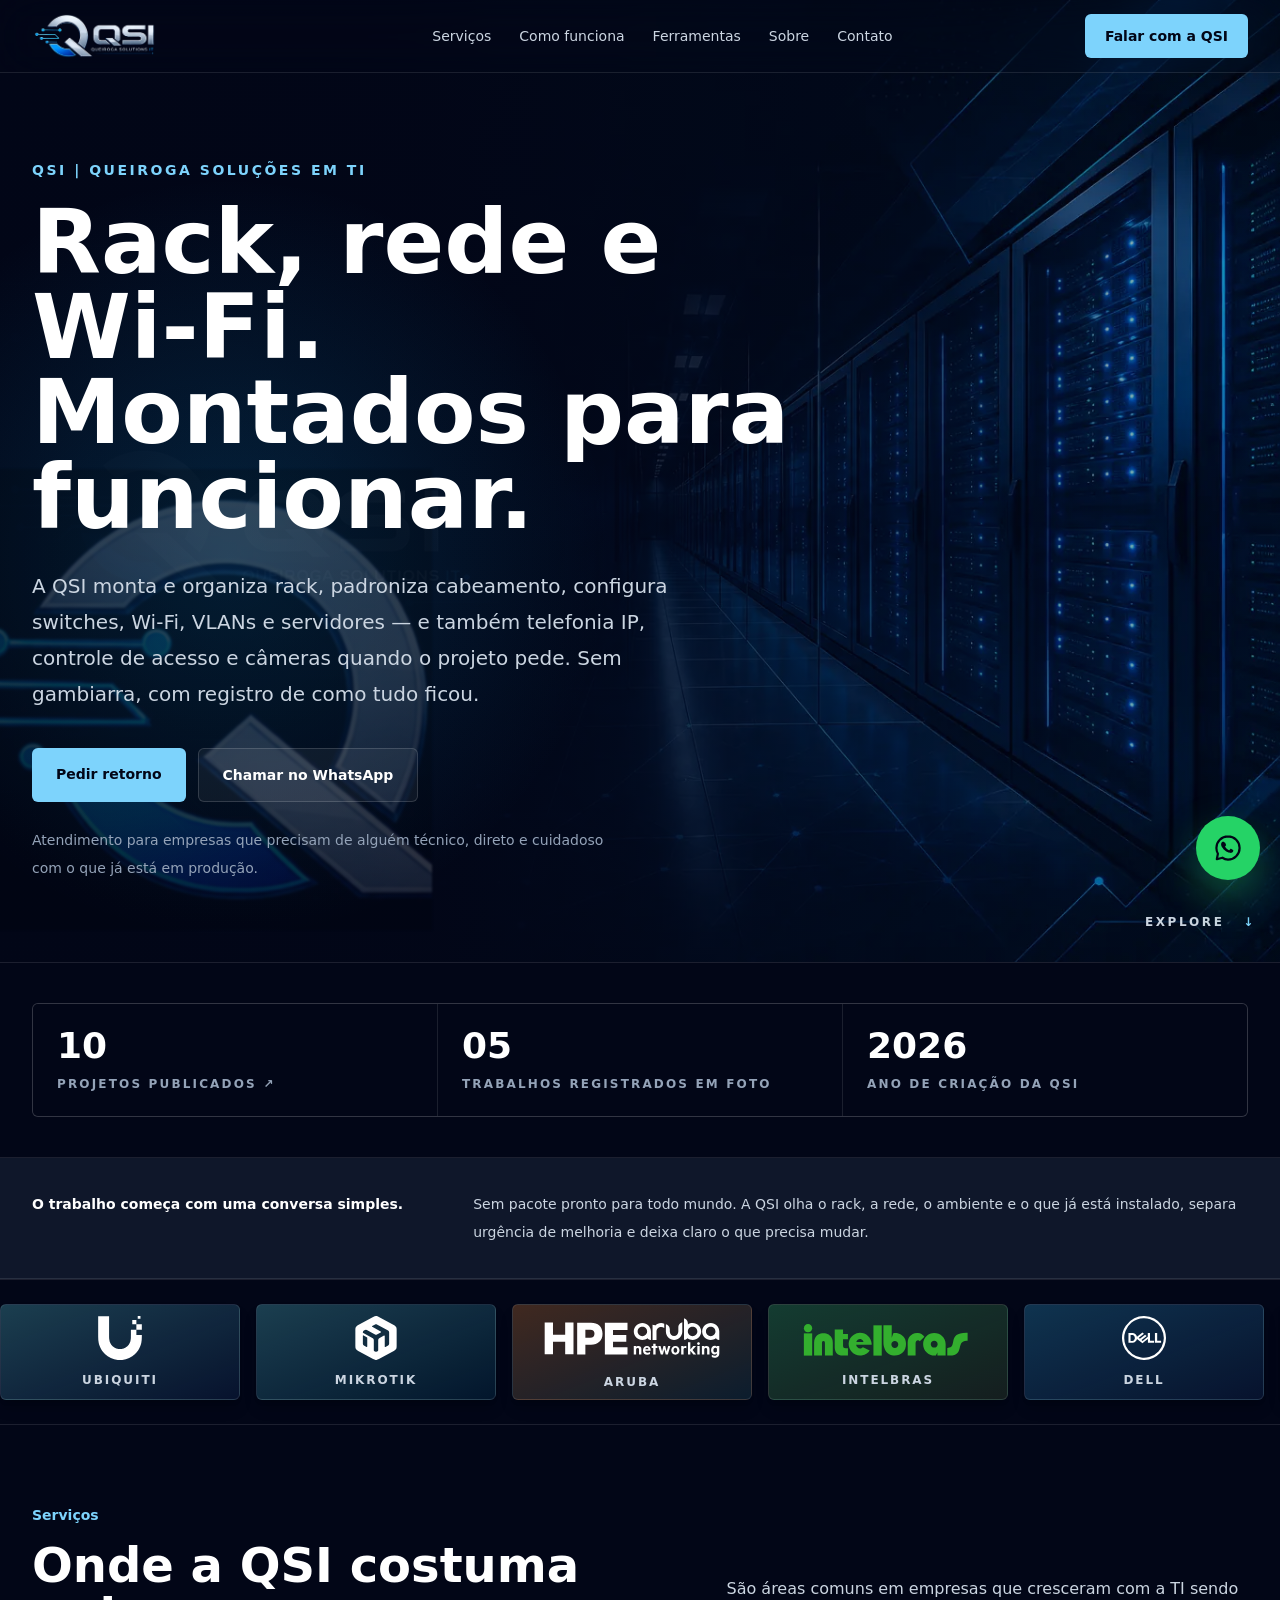
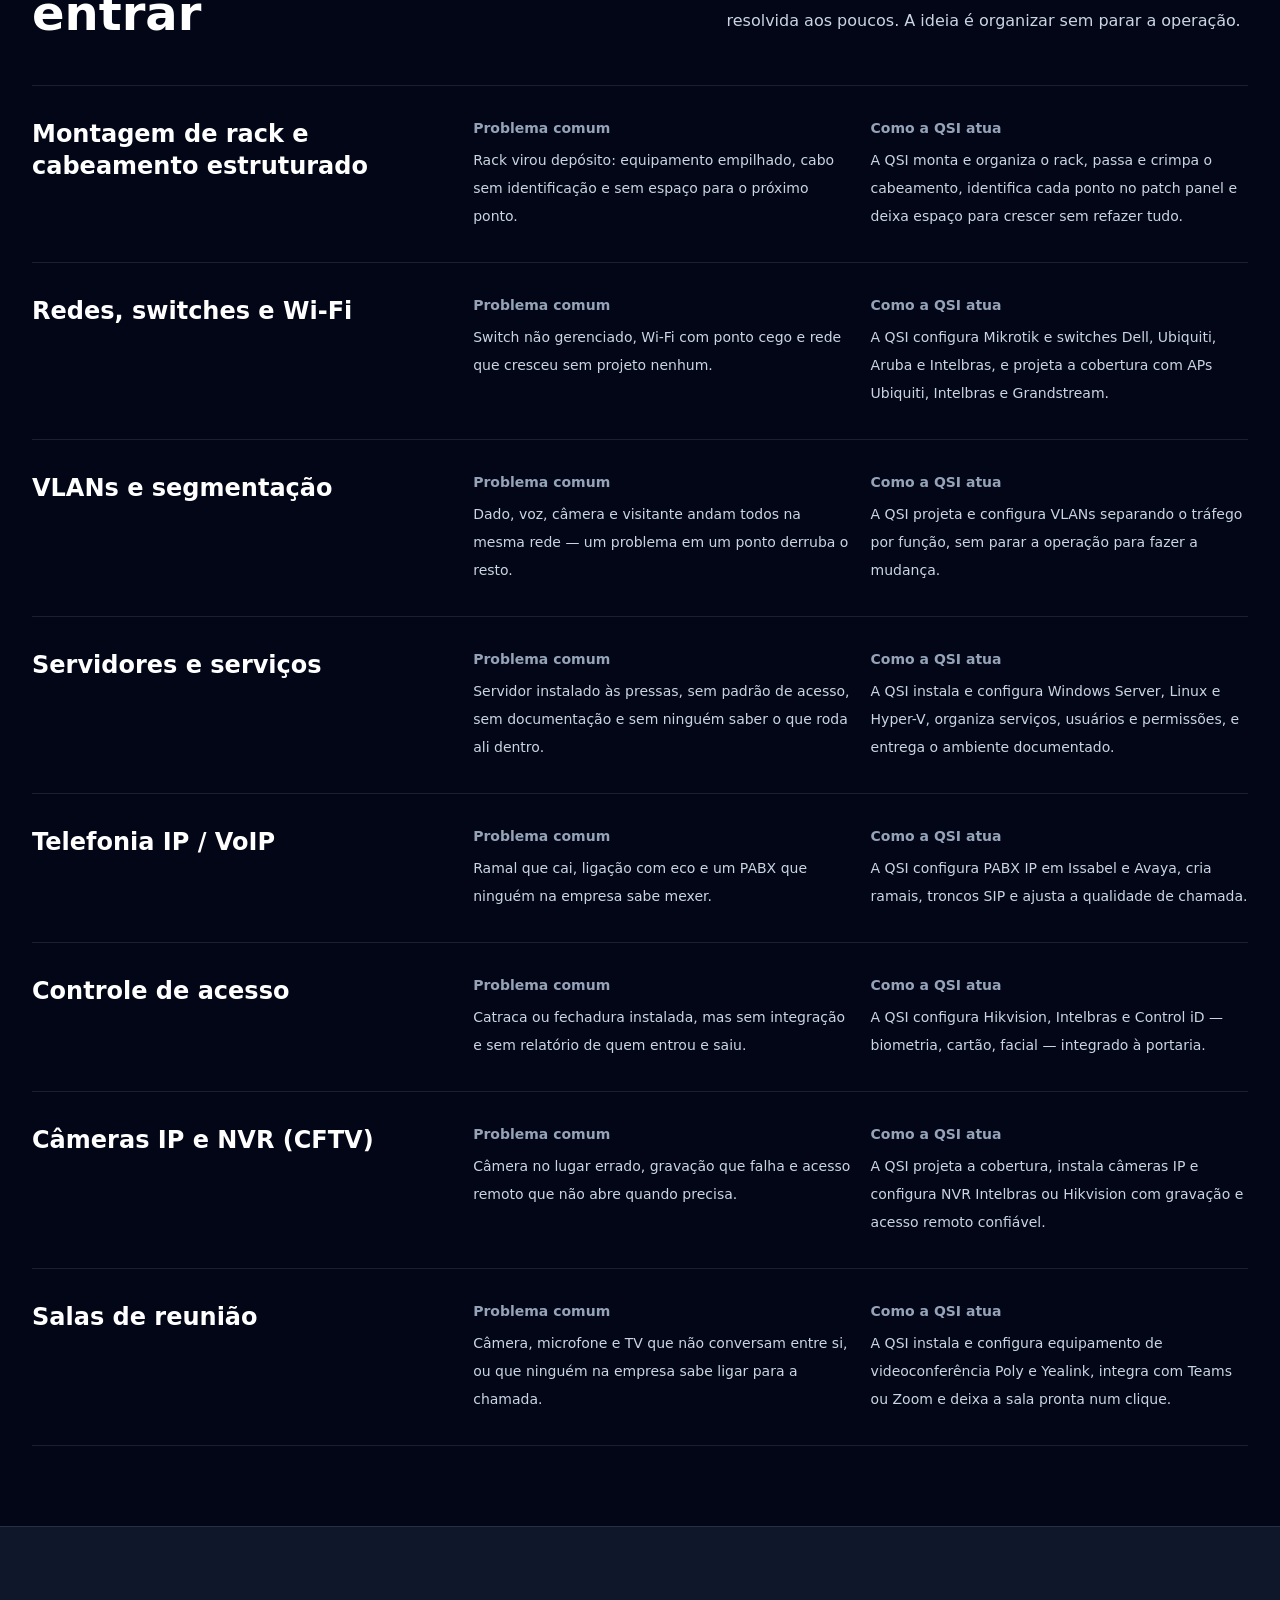
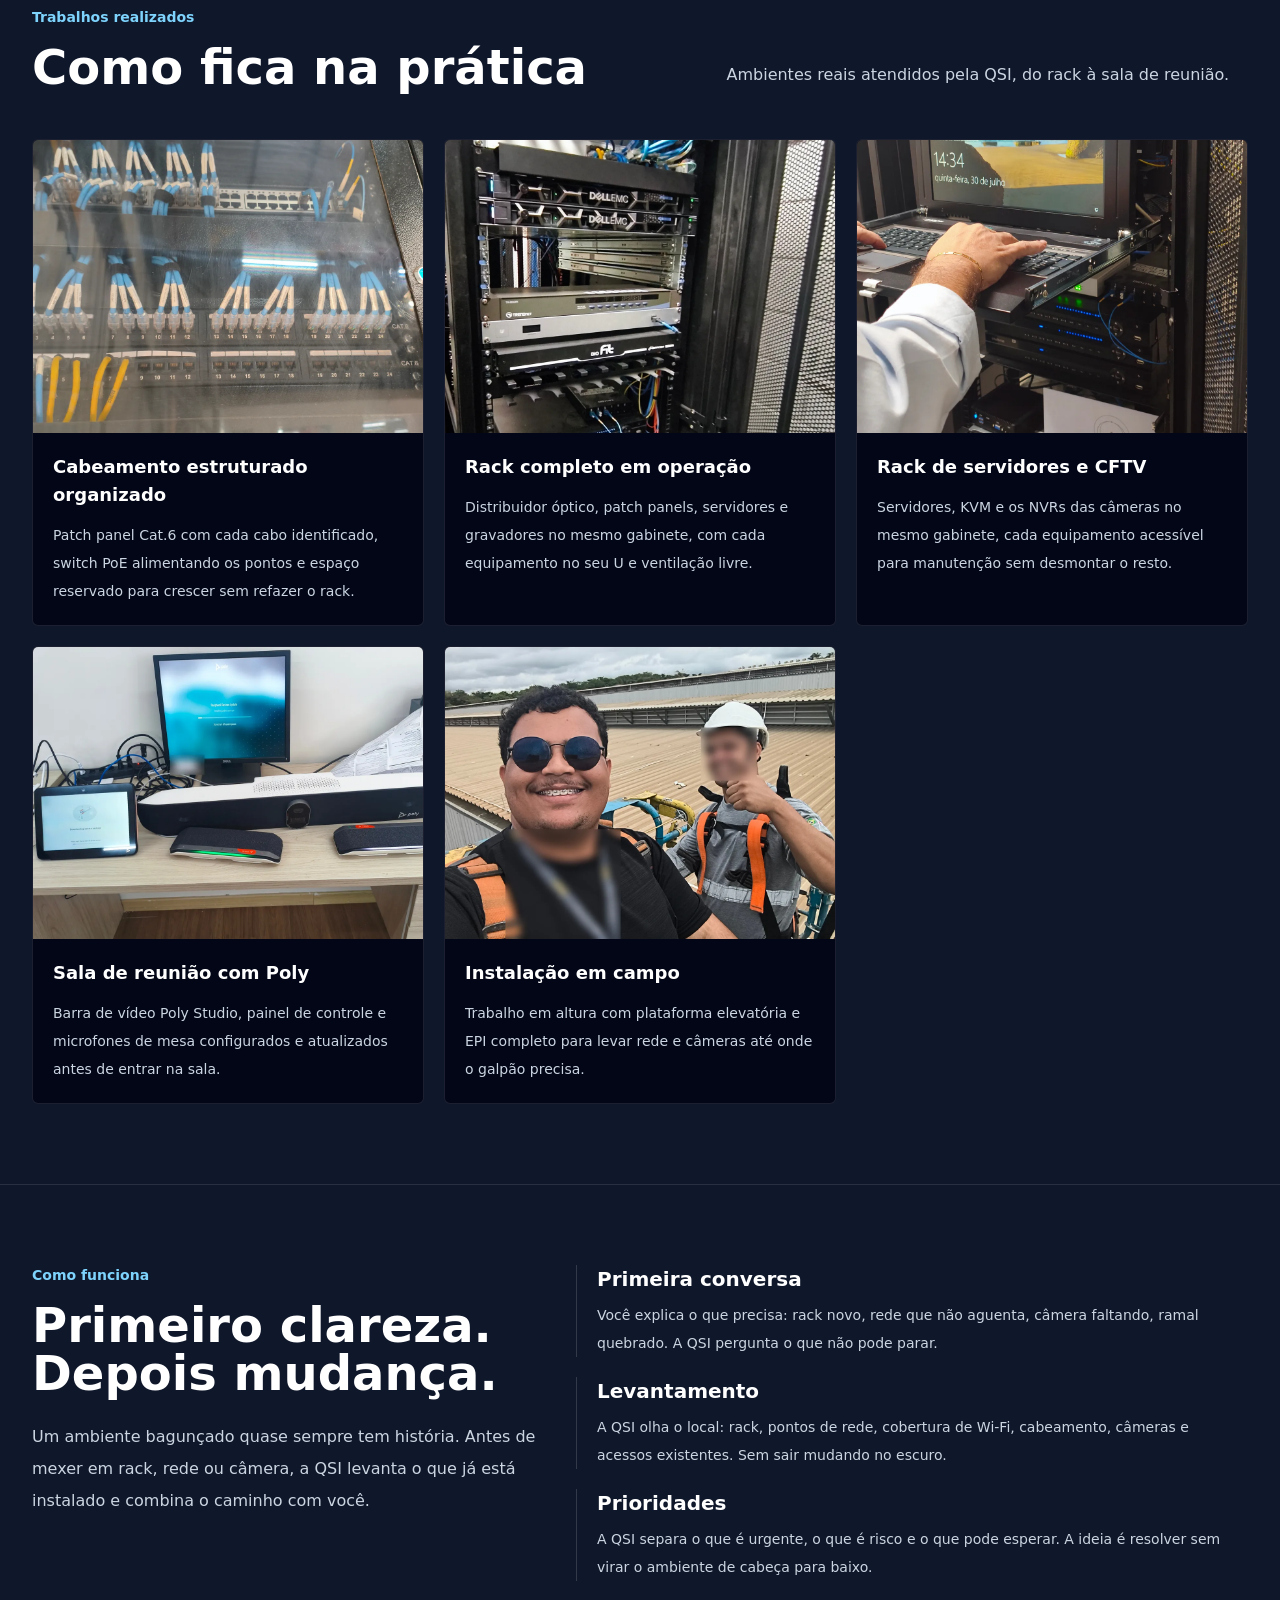
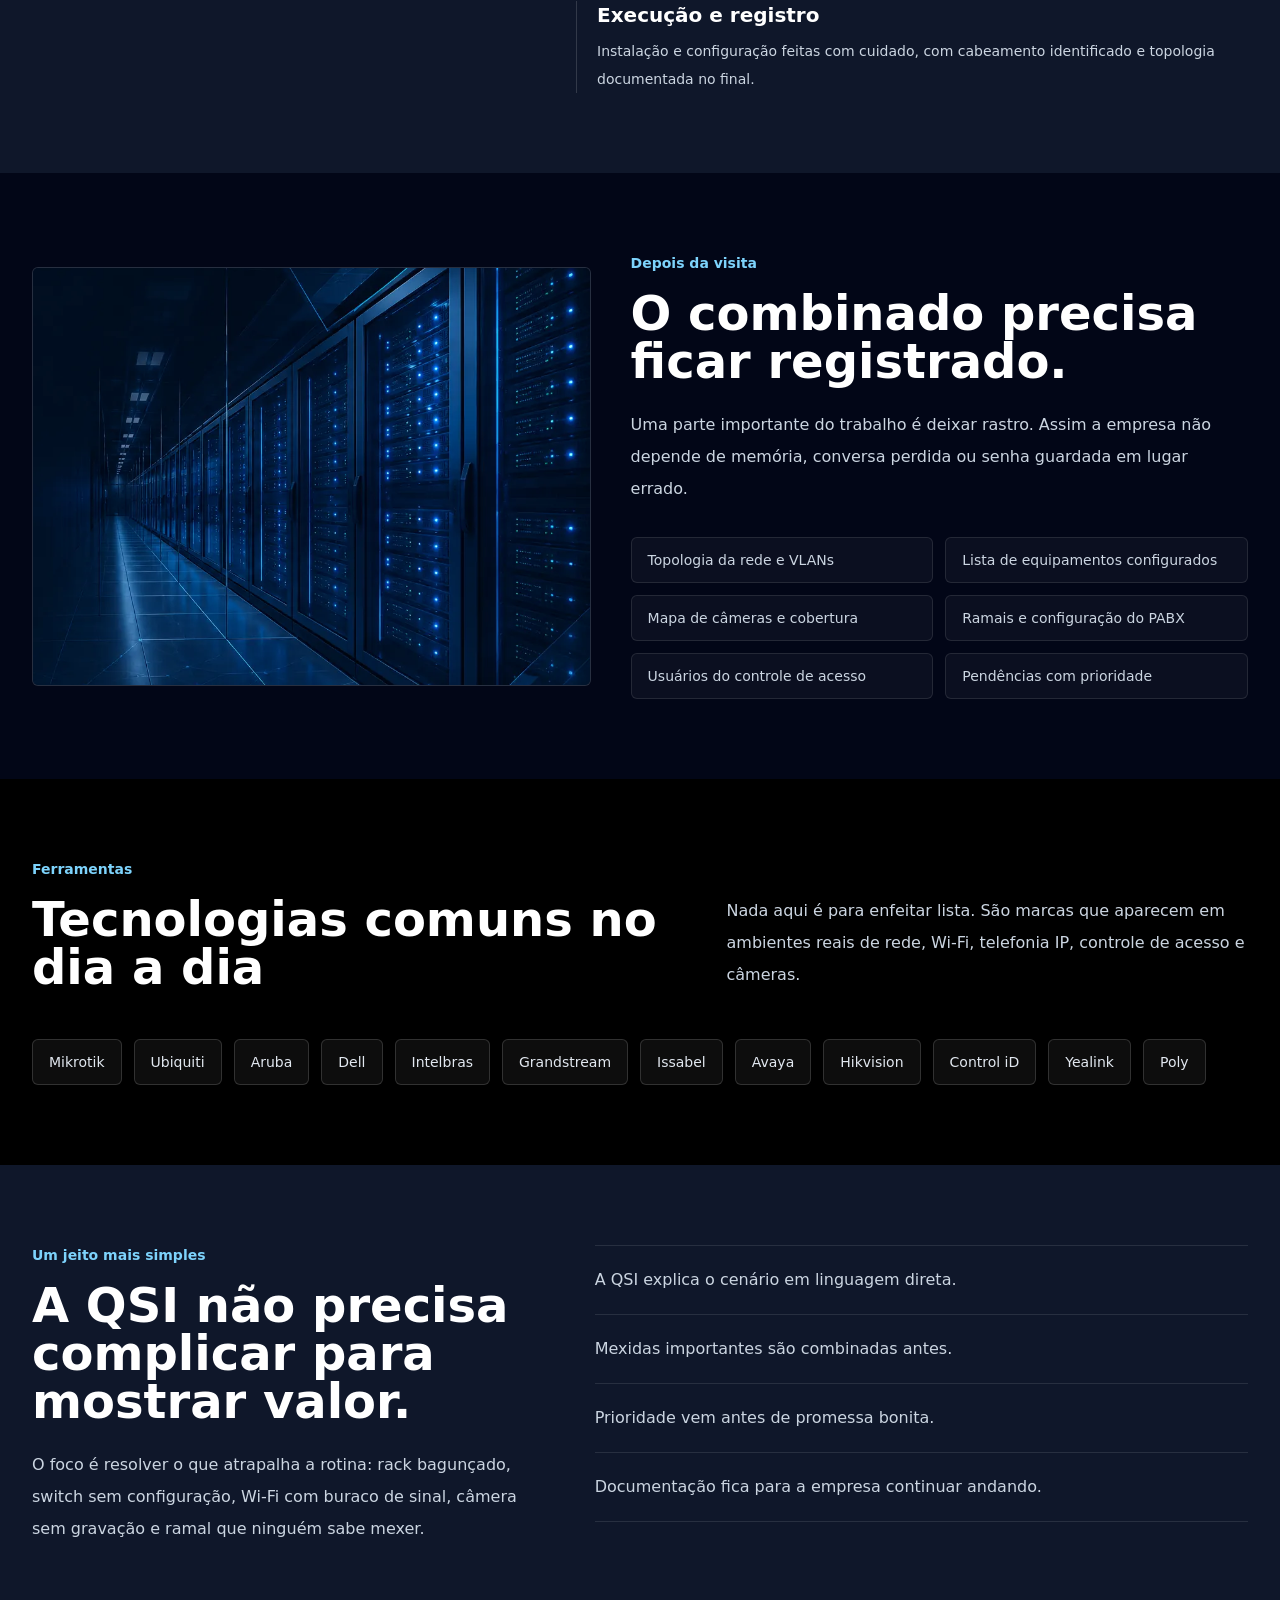
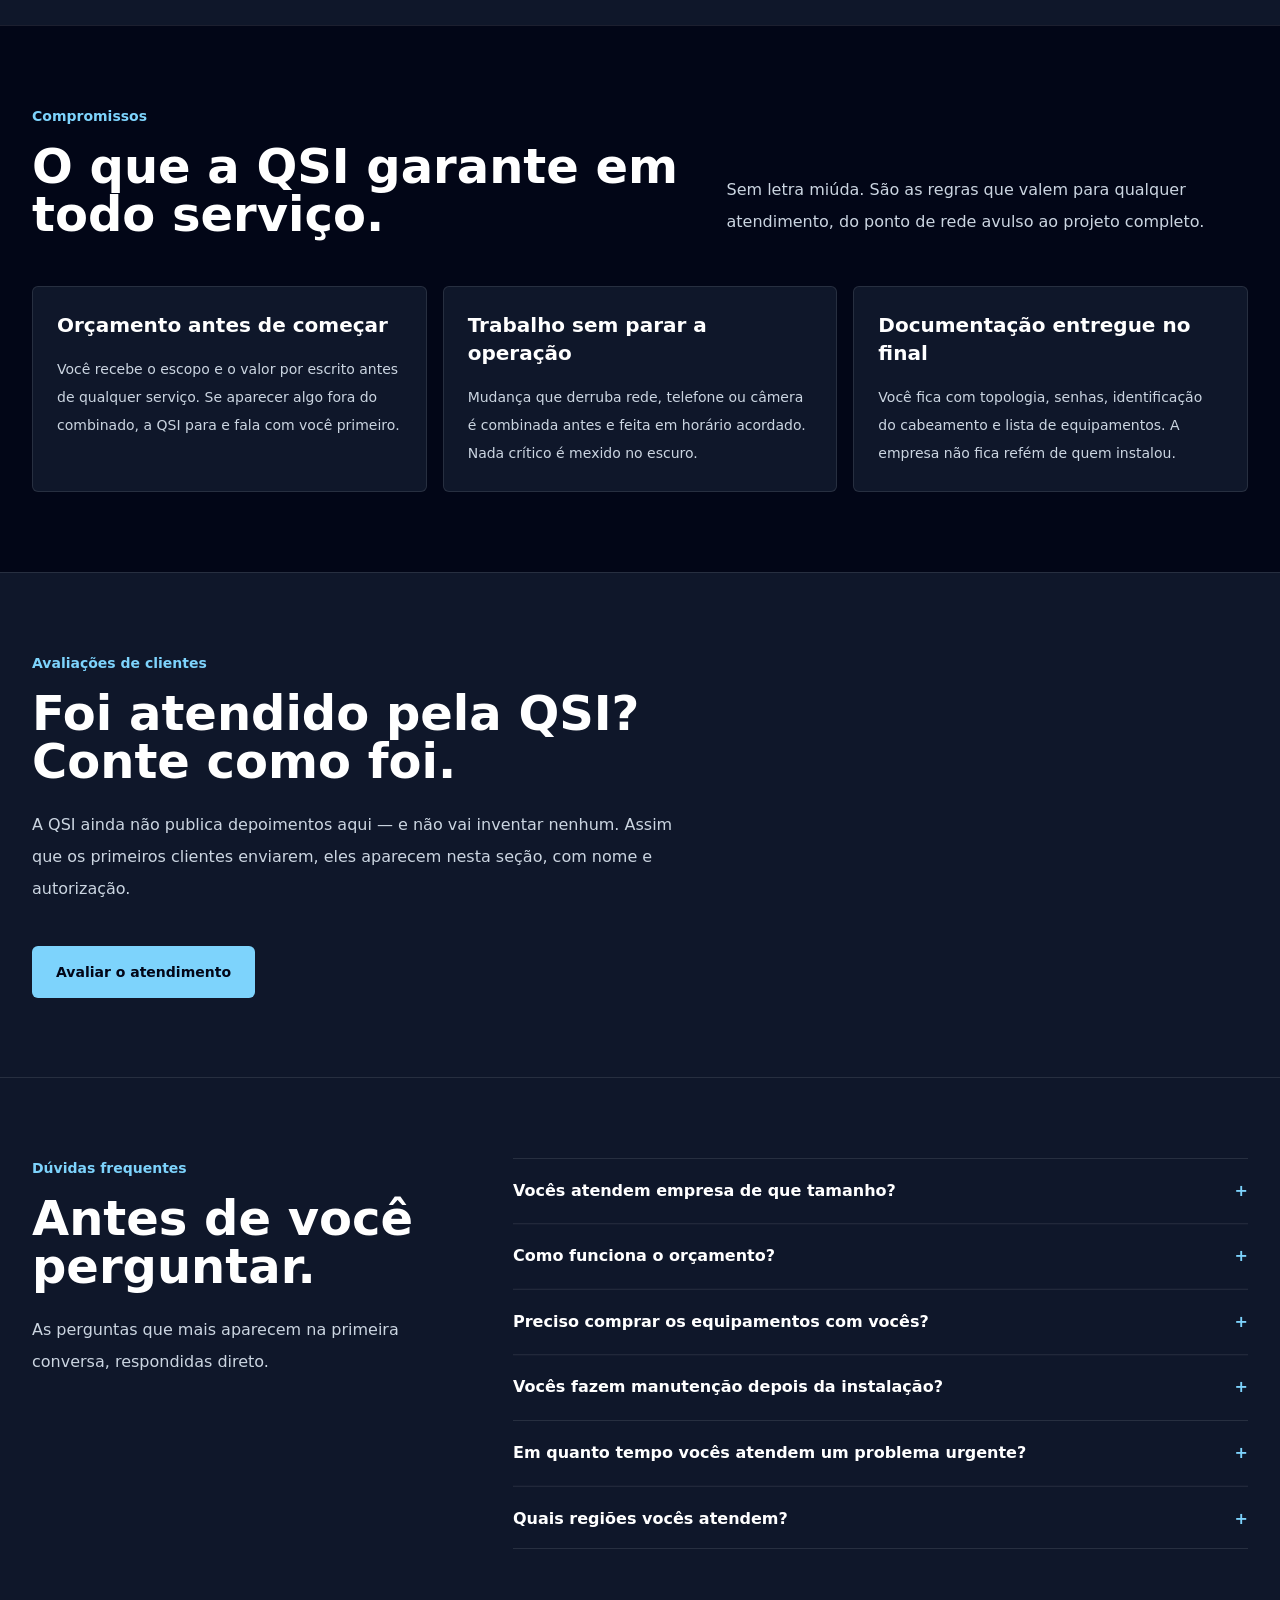
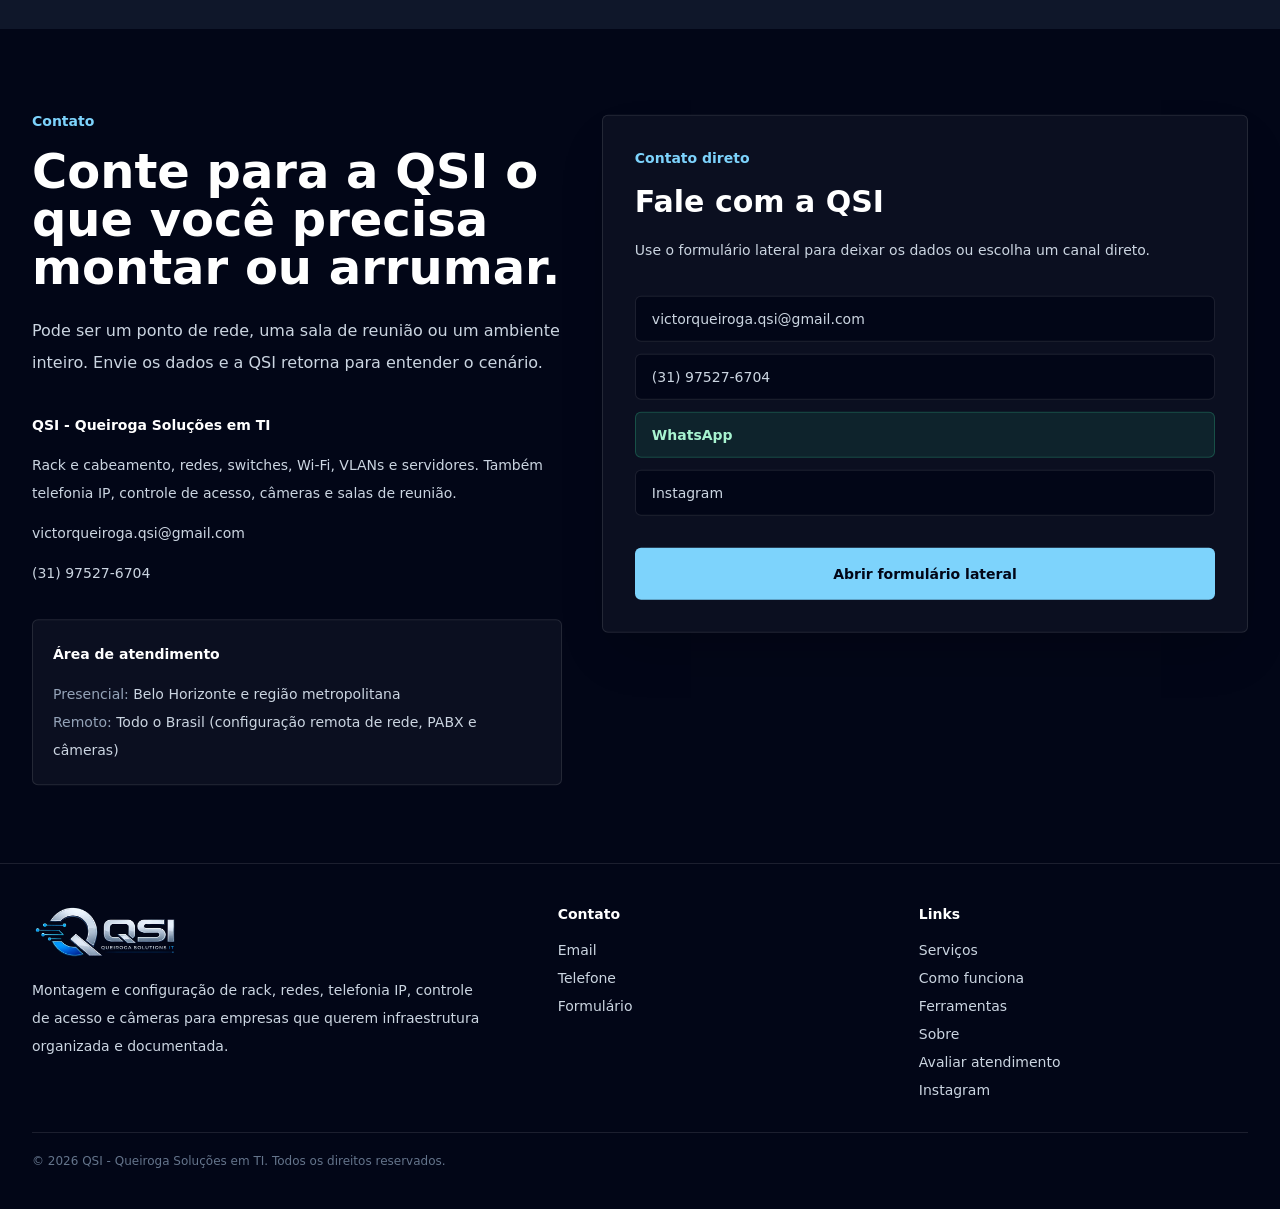
==== commit a03985a4: "Contador: pede o total do periodo inteiro (start), que estava preso em zero pelo cache Co-Authored-B" ====
--- a/index.html
+++ b/index.html
@@ -1 +1 @@
-<!DOCTYPE html><!--OHXtBdHbjTMizcn9dtpWz--><html lang="pt-BR"><head><meta charSet="utf-8"/><meta name="viewport" content="width=device-width, initial-scale=1"/><link rel="preload" as="image" href="/assets/qsi-logo-transparent.webp"/><link rel="preload" as="image" href="/assets/qsi-hero-spi.webp"/><link rel="preload" as="image" href="/assets/qsi-q-mark.webp"/><link rel="preload" as="image" href="/assets/brands/ubiquiti.svg"/><link rel="preload" as="image" href="/assets/brands/mikrotik.svg"/><link rel="preload" as="image" href="/assets/brands/aruba.svg"/><link rel="preload" as="image" href="/assets/brands/intelbras.svg"/><link rel="preload" as="image" href="/assets/brands/dell.svg"/><link rel="preload" as="image" href="/assets/brands/issabel.svg"/><link rel="preload" as="image" href="/assets/brands/yealink.svg"/><link rel="stylesheet" href="/_next/static/css/ce5e32db10b70e3d.css" data-precedence="next"/><link rel="preload" as="script" fetchPriority="low" href="/_next/static/chunks/webpack-1d8eb0fc8a2c6fcb.js"/><script src="/_next/static/chunks/acfafb44-8249079a6627ac92.js" async=""></script><script src="/_next/static/chunks/920-ceb030261207b4ae.js" async=""></script><script src="/_next/static/chunks/main-app-747148b4da2c9497.js" async=""></script><script src="/_next/static/chunks/151-fd55895e0e0da0a5.js" async=""></script><script src="/_next/static/chunks/app/layout-295a6f6464de5363.js" async=""></script><script src="/_next/static/chunks/318-f0725d6cb624e9a7.js" async=""></script><script src="/_next/static/chunks/app/page-d14c1fd06dbe778d.js" async=""></script><meta name="theme-color" content="#020617"/><title>QSI - Queiroga Soluções em TI</title><meta name="description" content="Montagem de rack e cabeamento, switches, Wi-Fi, VLANs e servidores — mais telefonia IP, controle de acesso e câmeras. Infraestrutura organizada e configurada para funcionar."/><meta name="author" content="QSI - Queiroga Soluções em TI"/><meta name="keywords" content="Montagem de rack,Cabeamento estruturado,Infraestrutura de rede,Mikrotik,Ubiquiti,Switch gerenciável,VLAN,Wi-Fi corporativo,Configuração de servidores,Windows Server,Hyper-V,Telefonia IP,VoIP,Issabel,Avaya,Controle de acesso,Hikvision,Intelbras,Control iD,CFTV,Câmeras IP,NVR,Sala de reunião,Videoconferência,Poly,Belo Horizonte,Minas Gerais"/><meta name="creator" content="QSI - Queiroga Soluções em TI"/><meta name="publisher" content="QSI - Queiroga Soluções em TI"/><meta name="robots" content="index, follow"/><meta name="googlebot" content="index, follow, max-image-preview:large, max-snippet:-1"/><link rel="canonical" href="https://queirogasolution.com.br/"/><meta property="og:title" content="QSI - Queiroga Soluções em TI"/><meta property="og:description" content="Organização prática de rack e cabeamento, redes, switches, Wi-Fi, VLANs e servidores — e também telefonia IP, controle de acesso e câmeras."/><meta property="og:url" content="https://queirogasolution.com.br/"/><meta property="og:site_name" content="QSI - Queiroga Soluções em TI"/><meta property="og:locale" content="pt_BR"/><meta property="og:image" content="https://queirogasolution.com.br/assets/qsi-og.jpg"/><meta property="og:image:width" content="1200"/><meta property="og:image:height" content="630"/><meta property="og:image:alt" content="QSI - infraestrutura de rede, telefonia e câmeras"/><meta property="og:type" content="website"/><meta name="twitter:card" content="summary_large_image"/><meta name="twitter:title" content="QSI - Queiroga Soluções em TI"/><meta name="twitter:description" content="Montagem e configuração de rack, cabeamento, redes, Wi-Fi e servidores, sem gambiarra."/><meta name="twitter:image" content="https://queirogasolution.com.br/assets/qsi-og.jpg"/><script src="/_next/static/chunks/polyfills-42372ed130431b0a.js" noModule=""></script></head><body><div hidden=""><!--$--><!--/$--></div><header class="fixed inset-x-0 top-0 z-50 border-b border-white/10 bg-slate-950/92 backdrop-blur-xl"><div class="mx-auto flex h-[72px] max-w-[1600px] items-center justify-between gap-4 px-5 lg:px-8"><a href="/" class="flex shrink-0 items-center" aria-label="QSI - página inicial"><img alt="QSI - Queiroga Soluções em TI" width="260" height="100" decoding="async" data-nimg="1" class="h-10 w-36 object-contain object-left sm:h-11 sm:w-40 lg:h-12 lg:w-52" style="color:transparent" src="/assets/qsi-logo-transparent.webp"/></a><nav class="hidden items-center gap-4 md:flex lg:gap-7"><a href="/servicos/" class="whitespace-nowrap text-sm font-medium text-slate-300 transition hover:text-white">Serviços</a><a href="/como-funciona/" class="whitespace-nowrap text-sm font-medium text-slate-300 transition hover:text-white">Como funciona</a><a href="/ferramentas/" class="whitespace-nowrap text-sm font-medium text-slate-300 transition hover:text-white">Ferramentas</a><a href="/sobre/" class="whitespace-nowrap text-sm font-medium text-slate-300 transition hover:text-white">Sobre</a><a href="/contato/" class="whitespace-nowrap text-sm font-medium text-slate-300 transition hover:text-white">Contato</a></nav><a href="/contato/" class="hidden shrink-0 whitespace-nowrap rounded-md bg-sky-300 px-4 py-2.5 text-sm font-semibold text-slate-950 transition hover:bg-white md:inline-flex lg:px-5 lg:py-3">Falar com a QSI</a><button type="button" class="rounded-md border border-white/15 px-4 py-2 text-sm font-semibold text-white md:hidden" aria-expanded="false">Menu</button></div></header><main class="overflow-hidden bg-slate-950 text-slate-100"><script type="application/ld+json">{"@context":"https://schema.org","@type":"LocalBusiness","@id":"https://queirogasolution.com.br/#business","name":"QSI - Queiroga Soluções em TI","description":"Montagem de rack e cabeamento, switches, Wi-Fi, VLANs e servidores — mais telefonia IP, controle de acesso e câmeras. Infraestrutura organizada e configurada para funcionar.","areaServed":[{"@type":"City","name":"Belo Horizonte"},{"@type":"State","name":"Minas Gerais"}],"address":{"@type":"PostalAddress","addressLocality":"Belo Horizonte","addressRegion":"MG","addressCountry":"BR"},"knowsAbout":["Montagem de rack e cabeamento estruturado","Redes, switches e Wi-Fi","VLANs e segmentação","Servidores e serviços","Telefonia IP","Controle de acesso","Câmeras IP e NVR","Salas de reunião"],"url":"https://queirogasolution.com.br","image":"https://queirogasolution.com.br/assets/qsi-og.jpg","email":"victorqueiroga.qsi@gmail.com","telephone":"(31) 97527-6704","priceRange":"$$","sameAs":["https://www.instagram.com/queiroga_solutions_it?igsh=ZDJmYmFrMWUxdTM="]}</script><script type="application/ld+json">{"@context":"https://schema.org","@type":"FAQPage","mainEntity":[{"@type":"Question","name":"Vocês atendem empresa de que tamanho?","acceptedAnswer":{"@type":"Answer","text":"Do consultório e da loja com um rack pequeno até galpão e escritório com dezenas de pontos de rede. O que muda é o tamanho do projeto, não a forma de trabalhar."}},{"@type":"Question","name":"Como funciona o orçamento?","acceptedAnswer":{"@type":"Answer","text":"A primeira conversa e o levantamento inicial não têm custo. Depois de ver o que existe, a QSI manda o escopo e o valor por escrito. Só começa depois do seu aceite."}},{"@type":"Question","name":"Preciso comprar os equipamentos com vocês?","acceptedAnswer":{"@type":"Answer","text":"Não. A QSI trabalha com o que você já tem ou indica o que faz sentido comprar, com a especificação certa. Você compra de quem quiser."}},{"@type":"Question","name":"Vocês fazem manutenção depois da instalação?","acceptedAnswer":{"@type":"Answer","text":"Sim. Dá para contratar atendimento pontual quando der problema ou uma rotina mensal de acompanhamento, com prioridade de resposta."}},{"@type":"Question","name":"Em quanto tempo vocês atendem um problema urgente?","acceptedAnswer":{"@type":"Answer","text":"Rede parada, telefone mudo ou câmera fora do ar entram como urgência. O retorno é no mesmo dia útil, com atendimento remoto imediato quando o problema permite."}},{"@type":"Question","name":"Quais regiões vocês atendem?","acceptedAnswer":{"@type":"Answer","text":"Belo Horizonte e região metropolitana para serviço presencial. Configuração remota de rede, PABX e câmeras pode ser feita para qualquer lugar do país."}}]}</script><section id="inicio" class="relative min-h-screen overflow-hidden border-b border-white/10 bg-slate-950 pt-20"><img alt="Corredor de datacenter com racks iluminados em azul" decoding="async" data-nimg="fill" class="object-cover object-center opacity-95" style="position:absolute;height:100%;width:100%;left:0;top:0;right:0;bottom:0;color:transparent" src="/assets/qsi-hero-spi.webp"/><div class="absolute inset-0 bg-[linear-gradient(180deg,rgba(2,6,23,0.93)_0%,rgba(2,6,23,0.82)_55%,rgba(2,6,23,0.95)_100%)] lg:bg-[linear-gradient(90deg,rgba(2,6,23,0.99)_0%,rgba(2,6,23,0.96)_34%,rgba(2,6,23,0.62)_62%,rgba(2,6,23,0.18)_100%)]"></div><div class="absolute inset-0 bg-[radial-gradient(circle_at_18%_58%,rgba(14,165,233,0.18),transparent_32%)]"></div><img alt="" aria-hidden="true" width="625" height="530" decoding="async" data-nimg="1" class="pointer-events-none absolute -left-28 bottom-8 hidden w-[34rem] max-w-none opacity-[0.16] blur-[1px] saturate-150 lg:block" style="color:transparent" src="/assets/qsi-q-mark.webp"/><div class="relative mx-auto flex min-h-[calc(100vh-5rem)] max-w-[1600px] items-center px-5 py-20 lg:px-8"><div class="max-w-3xl" style="opacity:0;transform:translateY(28px)"><p class="mb-5 text-sm font-semibold uppercase tracking-[0.18em] text-sky-300">QSI | Queiroga Soluções em TI</p><h1 class="max-w-5xl text-[clamp(2.5rem,7vw,6.8rem)] font-semibold leading-[1.05] tracking-normal text-white sm:leading-[0.95]">Rack, rede e Wi-Fi. Montados para funcionar.</h1><p class="mt-7 max-w-2xl text-lg leading-8 text-slate-300 sm:text-xl sm:leading-9">A QSI monta e organiza rack, padroniza cabeamento, configura switches, Wi-Fi, VLANs e servidores — e também telefonia IP, controle de acesso e câmeras quando o projeto pede. Sem gambiarra, com registro de como tudo ficou.</p><div class="mt-9 flex flex-col gap-3 sm:flex-row"><a href="/contato/" class="inline-flex justify-center rounded-md bg-sky-300 px-6 py-4 text-sm font-semibold text-slate-950 transition hover:bg-white">Pedir retorno</a><button type="button" data-qsi-whatsapp-popup="true" class="inline-flex justify-center rounded-md border border-white/15 bg-white/5 px-6 py-4 text-sm font-semibold text-white transition hover:border-emerald-400 hover:text-emerald-200">Chamar no WhatsApp</button></div><p class="mt-6 max-w-xl text-sm leading-7 text-slate-400">Atendimento para empresas que precisam de alguém técnico, direto e cuidadoso com o que já está em produção.</p></div></div><div class="absolute bottom-8 right-6 hidden text-xs font-semibold uppercase tracking-[0.22em] text-slate-300 lg:block">Explore <span class="ml-3 text-sky-300">↓</span></div></section><section class="border-b border-white/10 bg-slate-950 px-5 py-10 lg:px-8" aria-label="Números da QSI"><dl class="mx-auto grid max-w-[1600px] gap-px overflow-hidden rounded-md border border-white/10 bg-white/10 sm:grid-cols-3"><div class="flex flex-col bg-slate-950 p-6"><dt class="order-2 mt-3 text-xs font-semibold uppercase tracking-[0.18em] text-slate-400"><a class="transition hover:text-sky-300" href="https://github.com/VictorQueirogaToledo/apresentacoes" target="_blank" rel="noreferrer">Projetos publicados<!-- --> ↗</a></dt><dd class="text-4xl font-semibold leading-none text-white">10</dd></div><div class="flex flex-col bg-slate-950 p-6"><dt class="order-2 mt-3 text-xs font-semibold uppercase tracking-[0.18em] text-slate-400">Trabalhos registrados em foto</dt><dd class="text-4xl font-semibold leading-none text-white">05</dd></div><div class="flex flex-col bg-slate-950 p-6"><dt class="order-2 mt-3 text-xs font-semibold uppercase tracking-[0.18em] text-slate-400">Ano de criação da QSI</dt><dd class="text-4xl font-semibold leading-none text-white">2026</dd></div></dl></section><section class="border-b border-white/10 bg-slate-900 px-5 py-8 lg:px-8"><div class="mx-auto grid max-w-[1600px] gap-6 text-sm leading-7 text-slate-300 lg:grid-cols-[0.7fr_1.3fr]"><p class="font-semibold text-white">O trabalho começa com uma conversa simples.</p><p>Sem pacote pronto para todo mundo. A QSI olha o rack, a rede, o ambiente e o que já está instalado, separa urgência de melhoria e deixa claro o que precisa mudar.</p></div></section><div class="overflow-hidden border-y border-white/10 bg-slate-950 py-6"><div class="brand-marquee flex w-max gap-4"><div class="flex h-24 min-w-60 flex-col items-center justify-center gap-3 rounded-md border border-white/10 bg-gradient-to-br from-cyan-300/25 to-blue-500/10 px-7 shadow-lg shadow-black/20"><img src="/assets/brands/ubiquiti.svg" alt="Logo Ubiquiti" class="object-contain h-11 w-36"/><span class="text-xs font-semibold uppercase tracking-[0.16em] text-slate-300">Ubiquiti</span></div><div class="flex h-24 min-w-60 flex-col items-center justify-center gap-3 rounded-md border border-white/10 bg-gradient-to-br from-cyan-300/25 to-sky-500/10 px-7 shadow-lg shadow-black/20"><img src="/assets/brands/mikrotik.svg" alt="Logo MikroTik" class="object-contain h-11 w-36"/><span class="text-xs font-semibold uppercase tracking-[0.16em] text-slate-300">MikroTik</span></div><div class="flex h-24 min-w-60 flex-col items-center justify-center gap-3 rounded-md border border-white/10 bg-gradient-to-br from-orange-400/25 to-cyan-300/10 px-7 shadow-lg shadow-black/20"><img src="/assets/brands/aruba.svg" alt="Logo Aruba" class="object-contain h-12 w-44 brightness-0 invert"/><span class="text-xs font-semibold uppercase tracking-[0.16em] text-slate-300">Aruba</span></div><div class="flex h-24 min-w-60 flex-col items-center justify-center gap-3 rounded-md border border-white/10 bg-gradient-to-br from-green-400/25 to-lime-300/10 px-7 shadow-lg shadow-black/20"><img src="/assets/brands/intelbras.svg" alt="Logo Intelbras" class="object-contain h-11 w-44"/><span class="text-xs font-semibold uppercase tracking-[0.16em] text-slate-300">Intelbras</span></div><div class="flex h-24 min-w-60 flex-col items-center justify-center gap-3 rounded-md border border-white/10 bg-gradient-to-br from-sky-400/25 to-blue-500/10 px-7 shadow-lg shadow-black/20"><img src="/assets/brands/dell.svg" alt="Logo Dell" class="object-contain h-11 w-32"/><span class="text-xs font-semibold uppercase tracking-[0.16em] text-slate-300">Dell</span></div><div class="flex h-24 min-w-60 flex-col items-center justify-center gap-3 rounded-md border border-white/10 bg-gradient-to-br from-violet-400/25 to-fuchsia-300/10 px-7 shadow-lg shadow-black/20"><img src="/assets/brands/issabel.svg" alt="Logo Issabel" class="object-contain h-12 w-32"/><span class="text-xs font-semibold uppercase tracking-[0.16em] text-slate-300">Issabel</span></div><div class="flex h-24 min-w-60 flex-col items-center justify-center gap-3 rounded-md border border-white/10 bg-gradient-to-br from-emerald-400/25 to-teal-500/10 px-7 shadow-lg shadow-black/20"><img src="/assets/brands/yealink.svg" alt="Logo Yealink" class="object-contain h-11 w-44 brightness-0 invert"/><span class="text-xs font-semibold uppercase tracking-[0.16em] text-slate-300">Yealink</span></div><div class="flex h-24 min-w-60 flex-col items-center justify-center gap-3 rounded-md border border-white/10 bg-gradient-to-br from-cyan-300/25 to-blue-500/10 px-7 shadow-lg shadow-black/20"><img src="/assets/brands/ubiquiti.svg" alt="Logo Ubiquiti" class="object-contain h-11 w-36"/><span class="text-xs font-semibold uppercase tracking-[0.16em] text-slate-300">Ubiquiti</span></div><div class="flex h-24 min-w-60 flex-col items-center justify-center gap-3 rounded-md border border-white/10 bg-gradient-to-br from-cyan-300/25 to-sky-500/10 px-7 shadow-lg shadow-black/20"><img src="/assets/brands/mikrotik.svg" alt="Logo MikroTik" class="object-contain h-11 w-36"/><span class="text-xs font-semibold uppercase tracking-[0.16em] text-slate-300">MikroTik</span></div><div class="flex h-24 min-w-60 flex-col items-center justify-center gap-3 rounded-md border border-white/10 bg-gradient-to-br from-orange-400/25 to-cyan-300/10 px-7 shadow-lg shadow-black/20"><img src="/assets/brands/aruba.svg" alt="Logo Aruba" class="object-contain h-12 w-44 brightness-0 invert"/><span class="text-xs font-semibold uppercase tracking-[0.16em] text-slate-300">Aruba</span></div><div class="flex h-24 min-w-60 flex-col items-center justify-center gap-3 rounded-md border border-white/10 bg-gradient-to-br from-green-400/25 to-lime-300/10 px-7 shadow-lg shadow-black/20"><img src="/assets/brands/intelbras.svg" alt="Logo Intelbras" class="object-contain h-11 w-44"/><span class="text-xs font-semibold uppercase tracking-[0.16em] text-slate-300">Intelbras</span></div><div class="flex h-24 min-w-60 flex-col items-center justify-center gap-3 rounded-md border border-white/10 bg-gradient-to-br from-sky-400/25 to-blue-500/10 px-7 shadow-lg shadow-black/20"><img src="/assets/brands/dell.svg" alt="Logo Dell" class="object-contain h-11 w-32"/><span class="text-xs font-semibold uppercase tracking-[0.16em] text-slate-300">Dell</span></div><div class="flex h-24 min-w-60 flex-col items-center justify-center gap-3 rounded-md border border-white/10 bg-gradient-to-br from-violet-400/25 to-fuchsia-300/10 px-7 shadow-lg shadow-black/20"><img src="/assets/brands/issabel.svg" alt="Logo Issabel" class="object-contain h-12 w-32"/><span class="text-xs font-semibold uppercase tracking-[0.16em] text-slate-300">Issabel</span></div><div class="flex h-24 min-w-60 flex-col items-center justify-center gap-3 rounded-md border border-white/10 bg-gradient-to-br from-emerald-400/25 to-teal-500/10 px-7 shadow-lg shadow-black/20"><img src="/assets/brands/yealink.svg" alt="Logo Yealink" class="object-contain h-11 w-44 brightness-0 invert"/><span class="text-xs font-semibold uppercase tracking-[0.16em] text-slate-300">Yealink</span></div></div></div><section id="servicos" class="mx-auto max-w-[1600px] px-5 py-20 lg:px-8"><div style="opacity:0;transform:translateY(28px)"><div class="mb-12 grid gap-6 lg:grid-cols-[0.9fr_0.7fr] lg:items-end"><div><p class="mb-4 text-sm font-semibold text-sky-300">Serviços</p><h2 class="text-4xl font-semibold leading-tight text-white sm:text-5xl">Onde a QSI costuma entrar</h2></div><p class="text-base leading-8 text-slate-300">São áreas comuns em empresas que cresceram com a TI sendo resolvida aos poucos. A ideia é organizar sem parar a operação.</p></div></div><div class="divide-y divide-white/10 border-y border-white/10"><div style="opacity:0;transform:translateY(28px)"><article class="grid gap-6 py-8 lg:grid-cols-[0.35fr_0.65fr]"><div><h3 class="text-2xl font-semibold text-white">Montagem de rack e cabeamento estruturado</h3></div><div class="grid gap-5 sm:grid-cols-2"><div><p class="text-sm font-semibold text-slate-400">Problema comum</p><p class="mt-2 text-sm leading-7 text-slate-300">Rack virou depósito: equipamento empilhado, cabo sem identificação e sem espaço para o próximo ponto.</p></div><div><p class="text-sm font-semibold text-slate-400">Como a QSI atua</p><p class="mt-2 text-sm leading-7 text-slate-300">A QSI monta e organiza o rack, passa e crimpa o cabeamento, identifica cada ponto no patch panel e deixa espaço para crescer sem refazer tudo.</p></div></div></article></div><div style="opacity:0;transform:translateY(28px)"><article class="grid gap-6 py-8 lg:grid-cols-[0.35fr_0.65fr]"><div><h3 class="text-2xl font-semibold text-white">Redes, switches e Wi-Fi</h3></div><div class="grid gap-5 sm:grid-cols-2"><div><p class="text-sm font-semibold text-slate-400">Problema comum</p><p class="mt-2 text-sm leading-7 text-slate-300">Switch não gerenciado, Wi-Fi com ponto cego e rede que cresceu sem projeto nenhum.</p></div><div><p class="text-sm font-semibold text-slate-400">Como a QSI atua</p><p class="mt-2 text-sm leading-7 text-slate-300">A QSI configura Mikrotik e switches Dell, Ubiquiti, Aruba e Intelbras, e projeta a cobertura com APs Ubiquiti, Intelbras e Grandstream.</p></div></div></article></div><div style="opacity:0;transform:translateY(28px)"><article class="grid gap-6 py-8 lg:grid-cols-[0.35fr_0.65fr]"><div><h3 class="text-2xl font-semibold text-white">VLANs e segmentação</h3></div><div class="grid gap-5 sm:grid-cols-2"><div><p class="text-sm font-semibold text-slate-400">Problema comum</p><p class="mt-2 text-sm leading-7 text-slate-300">Dado, voz, câmera e visitante andam todos na mesma rede — um problema em um ponto derruba o resto.</p></div><div><p class="text-sm font-semibold text-slate-400">Como a QSI atua</p><p class="mt-2 text-sm leading-7 text-slate-300">A QSI projeta e configura VLANs separando o tráfego por função, sem parar a operação para fazer a mudança.</p></div></div></article></div><div style="opacity:0;transform:translateY(28px)"><article class="grid gap-6 py-8 lg:grid-cols-[0.35fr_0.65fr]"><div><h3 class="text-2xl font-semibold text-white">Servidores e serviços</h3></div><div class="grid gap-5 sm:grid-cols-2"><div><p class="text-sm font-semibold text-slate-400">Problema comum</p><p class="mt-2 text-sm leading-7 text-slate-300">Servidor instalado às pressas, sem padrão de acesso, sem documentação e sem ninguém saber o que roda ali dentro.</p></div><div><p class="text-sm font-semibold text-slate-400">Como a QSI atua</p><p class="mt-2 text-sm leading-7 text-slate-300">A QSI instala e configura Windows Server, Linux e Hyper-V, organiza serviços, usuários e permissões, e entrega o ambiente documentado.</p></div></div></article></div><div style="opacity:0;transform:translateY(28px)"><article class="grid gap-6 py-8 lg:grid-cols-[0.35fr_0.65fr]"><div><h3 class="text-2xl font-semibold text-white">Telefonia IP / VoIP</h3></div><div class="grid gap-5 sm:grid-cols-2"><div><p class="text-sm font-semibold text-slate-400">Problema comum</p><p class="mt-2 text-sm leading-7 text-slate-300">Ramal que cai, ligação com eco e um PABX que ninguém na empresa sabe mexer.</p></div><div><p class="text-sm font-semibold text-slate-400">Como a QSI atua</p><p class="mt-2 text-sm leading-7 text-slate-300">A QSI configura PABX IP em Issabel e Avaya, cria ramais, troncos SIP e ajusta a qualidade de chamada.</p></div></div></article></div><div style="opacity:0;transform:translateY(28px)"><article class="grid gap-6 py-8 lg:grid-cols-[0.35fr_0.65fr]"><div><h3 class="text-2xl font-semibold text-white">Controle de acesso</h3></div><div class="grid gap-5 sm:grid-cols-2"><div><p class="text-sm font-semibold text-slate-400">Problema comum</p><p class="mt-2 text-sm leading-7 text-slate-300">Catraca ou fechadura instalada, mas sem integração e sem relatório de quem entrou e saiu.</p></div><div><p class="text-sm font-semibold text-slate-400">Como a QSI atua</p><p class="mt-2 text-sm leading-7 text-slate-300">A QSI configura Hikvision, Intelbras e Control iD — biometria, cartão, facial — integrado à portaria.</p></div></div></article></div><div style="opacity:0;transform:translateY(28px)"><article class="grid gap-6 py-8 lg:grid-cols-[0.35fr_0.65fr]"><div><h3 class="text-2xl font-semibold text-white">Câmeras IP e NVR (CFTV)</h3></div><div class="grid gap-5 sm:grid-cols-2"><div><p class="text-sm font-semibold text-slate-400">Problema comum</p><p class="mt-2 text-sm leading-7 text-slate-300">Câmera no lugar errado, gravação que falha e acesso remoto que não abre quando precisa.</p></div><div><p class="text-sm font-semibold text-slate-400">Como a QSI atua</p><p class="mt-2 text-sm leading-7 text-slate-300">A QSI projeta a cobertura, instala câmeras IP e configura NVR Intelbras ou Hikvision com gravação e acesso remoto confiável.</p></div></div></article></div><div style="opacity:0;transform:translateY(28px)"><article class="grid gap-6 py-8 lg:grid-cols-[0.35fr_0.65fr]"><div><h3 class="text-2xl font-semibold text-white">Salas de reunião</h3></div><div class="grid gap-5 sm:grid-cols-2"><div><p class="text-sm font-semibold text-slate-400">Problema comum</p><p class="mt-2 text-sm leading-7 text-slate-300">Câmera, microfone e TV que não conversam entre si, ou que ninguém na empresa sabe ligar para a chamada.</p></div><div><p class="text-sm font-semibold text-slate-400">Como a QSI atua</p><p class="mt-2 text-sm leading-7 text-slate-300">A QSI instala e configura equipamento de videoconferência Poly e Yealink, integra com Teams ou Zoom e deixa a sala pronta num clique.</p></div></div></article></div></div></section><section id="trabalhos" class="border-y border-white/10 bg-slate-900 px-5 py-20 lg:px-8"><div class="mx-auto max-w-[1600px]"><div style="opacity:0;transform:translateY(28px)"><div class="mb-12 grid gap-6 lg:grid-cols-[0.9fr_0.7fr] lg:items-end"><div><p class="mb-4 text-sm font-semibold text-sky-300">Trabalhos realizados</p><h2 class="text-4xl font-semibold leading-tight text-white sm:text-5xl">Como fica na prática</h2></div><p class="text-base leading-8 text-slate-300">Ambientes reais atendidos pela QSI, do rack à sala de reunião.</p></div></div><div class="grid gap-5 sm:grid-cols-2 lg:grid-cols-3"><div style="opacity:0;transform:translateY(28px)"><article class="h-full overflow-hidden rounded-md border border-white/10 bg-slate-950"><div class="relative aspect-[4/3]"><img alt="Rack com patch panel Cat.6, cabos azuis identificados e switch PoE" loading="lazy" decoding="async" data-nimg="fill" class="object-cover" style="position:absolute;height:100%;width:100%;left:0;top:0;right:0;bottom:0;color:transparent" src="/assets/trabalhos/rack-cabeamento.webp"/></div><div class="p-5"><h3 class="text-lg font-semibold text-white">Cabeamento estruturado organizado</h3><p class="mt-3 text-sm leading-7 text-slate-300">Patch panel Cat.6 com cada cabo identificado, switch PoE alimentando os pontos e espaço reservado para crescer sem refazer o rack.</p></div></article></div><div style="opacity:0;transform:translateY(28px)"><article class="h-full overflow-hidden rounded-md border border-white/10 bg-slate-950"><div class="relative aspect-[4/3]"><img alt="Rack equipado com distribuidor óptico, patch panels e servidores" loading="lazy" decoding="async" data-nimg="fill" class="object-cover" style="position:absolute;height:100%;width:100%;left:0;top:0;right:0;bottom:0;color:transparent" src="/assets/trabalhos/rack-completo.webp"/></div><div class="p-5"><h3 class="text-lg font-semibold text-white">Rack completo em operação</h3><p class="mt-3 text-sm leading-7 text-slate-300">Distribuidor óptico, patch panels, servidores e gravadores no mesmo gabinete, com cada equipamento no seu U e ventilação livre.</p></div></article></div><div style="opacity:0;transform:translateY(28px)"><article class="h-full overflow-hidden rounded-md border border-white/10 bg-slate-950"><div class="relative aspect-[4/3]"><img alt="Rack com servidores, gaveta KVM e NVRs de câmeras em operação" loading="lazy" decoding="async" data-nimg="fill" class="object-cover" style="position:absolute;height:100%;width:100%;left:0;top:0;right:0;bottom:0;color:transparent" src="/assets/trabalhos/rack-servidores-cftv.webp"/></div><div class="p-5"><h3 class="text-lg font-semibold text-white">Rack de servidores e CFTV</h3><p class="mt-3 text-sm leading-7 text-slate-300">Servidores, KVM e os NVRs das câmeras no mesmo gabinete, cada equipamento acessível para manutenção sem desmontar o resto.</p></div></article></div><div style="opacity:0;transform:translateY(28px)"><article class="h-full overflow-hidden rounded-md border border-white/10 bg-slate-950"><div class="relative aspect-[4/3]"><img alt="Barra de videoconferência Poly Studio, tablet de controle e microfones Poly Sync" loading="lazy" decoding="async" data-nimg="fill" class="object-cover" style="position:absolute;height:100%;width:100%;left:0;top:0;right:0;bottom:0;color:transparent" src="/assets/trabalhos/sala-reuniao-poly.webp"/></div><div class="p-5"><h3 class="text-lg font-semibold text-white">Sala de reunião com Poly</h3><p class="mt-3 text-sm leading-7 text-slate-300">Barra de vídeo Poly Studio, painel de controle e microfones de mesa configurados e atualizados antes de entrar na sala.</p></div></article></div><div style="opacity:0;transform:translateY(28px)"><article class="h-full overflow-hidden rounded-md border border-white/10 bg-slate-950"><div class="relative aspect-[4/3]"><img alt="Técnicos em plataforma elevatória sobre a cobertura de um galpão" loading="lazy" decoding="async" data-nimg="fill" class="object-cover" style="position:absolute;height:100%;width:100%;left:0;top:0;right:0;bottom:0;color:transparent" src="/assets/trabalhos/equipe-campo.webp"/></div><div class="p-5"><h3 class="text-lg font-semibold text-white">Instalação em campo</h3><p class="mt-3 text-sm leading-7 text-slate-300">Trabalho em altura com plataforma elevatória e EPI completo para levar rede e câmeras até onde o galpão precisa.</p></div></article></div></div></div></section><section id="como-funciona" class="bg-slate-900 px-5 py-20 lg:px-8"><div class="mx-auto grid max-w-[1600px] gap-10 lg:grid-cols-[0.75fr_1fr]"><div style="opacity:0;transform:translateY(28px)"><div class="max-w-xl"><p class="mb-4 text-sm font-semibold text-sky-300">Como funciona</p><h2 class="text-4xl font-semibold leading-tight text-white sm:text-5xl">Primeiro clareza. Depois mudança.</h2><p class="mt-6 text-base leading-8 text-slate-300">Um ambiente bagunçado quase sempre tem história. Antes de mexer em rack, rede ou câmera, a QSI levanta o que já está instalado e combina o caminho com você.</p></div></div><div class="grid gap-5"><div style="opacity:0;transform:translateY(28px)"><article class="border-l border-white/15 pl-5"><h3 class="text-xl font-semibold text-white">Primeira conversa</h3><p class="mt-2 text-sm leading-7 text-slate-300">Você explica o que precisa: rack novo, rede que não aguenta, câmera faltando, ramal quebrado. A QSI pergunta o que não pode parar.</p></article></div><div style="opacity:0;transform:translateY(28px)"><article class="border-l border-white/15 pl-5"><h3 class="text-xl font-semibold text-white">Levantamento</h3><p class="mt-2 text-sm leading-7 text-slate-300">A QSI olha o local: rack, pontos de rede, cobertura de Wi-Fi, cabeamento, câmeras e acessos existentes. Sem sair mudando no escuro.</p></article></div><div style="opacity:0;transform:translateY(28px)"><article class="border-l border-white/15 pl-5"><h3 class="text-xl font-semibold text-white">Prioridades</h3><p class="mt-2 text-sm leading-7 text-slate-300">A QSI separa o que é urgente, o que é risco e o que pode esperar. A ideia é resolver sem virar o ambiente de cabeça para baixo.</p></article></div><div style="opacity:0;transform:translateY(28px)"><article class="border-l border-white/15 pl-5"><h3 class="text-xl font-semibold text-white">Execução e registro</h3><p class="mt-2 text-sm leading-7 text-slate-300">Instalação e configuração feitas com cuidado, com cabeamento identificado e topologia documentada no final.</p></article></div></div></div></section><section class="mx-auto grid max-w-[1600px] gap-10 px-5 py-20 lg:grid-cols-[0.95fr_1.05fr] lg:items-center lg:px-8"><div style="opacity:0;transform:translateY(28px)"><div class="relative aspect-[4/3] overflow-hidden rounded-md border border-white/10 bg-slate-900"><img alt="Corredor de racks de servidores" loading="lazy" decoding="async" data-nimg="fill" class="object-cover object-center" style="position:absolute;height:100%;width:100%;left:0;top:0;right:0;bottom:0;color:transparent" src="/assets/qsi-racks-clean.webp"/></div></div><div style="opacity:0;transform:translateY(28px)"><p class="mb-4 text-sm font-semibold text-sky-300">Depois da visita</p><h2 class="text-4xl font-semibold leading-tight text-white sm:text-5xl">O combinado precisa ficar registrado.</h2><p class="mt-6 text-base leading-8 text-slate-300">Uma parte importante do trabalho é deixar rastro. Assim a empresa não depende de memória, conversa perdida ou senha guardada em lugar errado.</p><div class="mt-8 grid gap-3 sm:grid-cols-2"><div class="rounded-md border border-white/10 bg-white/[0.04] px-4 py-3 text-sm text-slate-300">Topologia da rede e VLANs</div><div class="rounded-md border border-white/10 bg-white/[0.04] px-4 py-3 text-sm text-slate-300">Lista de equipamentos configurados</div><div class="rounded-md border border-white/10 bg-white/[0.04] px-4 py-3 text-sm text-slate-300">Mapa de câmeras e cobertura</div><div class="rounded-md border border-white/10 bg-white/[0.04] px-4 py-3 text-sm text-slate-300">Ramais e configuração do PABX</div><div class="rounded-md border border-white/10 bg-white/[0.04] px-4 py-3 text-sm text-slate-300">Usuários do controle de acesso</div><div class="rounded-md border border-white/10 bg-white/[0.04] px-4 py-3 text-sm text-slate-300">Pendências com prioridade</div></div></div></section><section id="ferramentas" class="bg-black px-5 py-20 text-white lg:px-8"><div class="mx-auto max-w-[1600px]"><div style="opacity:0;transform:translateY(28px)"><div class="mb-12 grid gap-6 lg:grid-cols-[0.9fr_0.7fr] lg:items-end"><div><p class="mb-4 text-sm font-semibold text-sky-300">Ferramentas</p><h2 class="text-4xl font-semibold leading-tight text-white sm:text-5xl">Tecnologias comuns no dia a dia</h2></div><p class="text-base leading-8 text-slate-300">Nada aqui é para enfeitar lista. São marcas que aparecem em ambientes reais de rede, Wi-Fi, telefonia IP, controle de acesso e câmeras.</p></div></div><div class="flex flex-wrap gap-3"><span class="rounded-md border border-white/15 bg-white/5 px-4 py-3 text-sm text-slate-200">Mikrotik</span><span class="rounded-md border border-white/15 bg-white/5 px-4 py-3 text-sm text-slate-200">Ubiquiti</span><span class="rounded-md border border-white/15 bg-white/5 px-4 py-3 text-sm text-slate-200">Aruba</span><span class="rounded-md border border-white/15 bg-white/5 px-4 py-3 text-sm text-slate-200">Dell</span><span class="rounded-md border border-white/15 bg-white/5 px-4 py-3 text-sm text-slate-200">Intelbras</span><span class="rounded-md border border-white/15 bg-white/5 px-4 py-3 text-sm text-slate-200">Grandstream</span><span class="rounded-md border border-white/15 bg-white/5 px-4 py-3 text-sm text-slate-200">Issabel</span><span class="rounded-md border border-white/15 bg-white/5 px-4 py-3 text-sm text-slate-200">Avaya</span><span class="rounded-md border border-white/15 bg-white/5 px-4 py-3 text-sm text-slate-200">Hikvision</span><span class="rounded-md border border-white/15 bg-white/5 px-4 py-3 text-sm text-slate-200">Control iD</span><span class="rounded-md border border-white/15 bg-white/5 px-4 py-3 text-sm text-slate-200">Yealink</span><span class="rounded-md border border-white/15 bg-white/5 px-4 py-3 text-sm text-slate-200">Poly</span></div></div></section><section class="bg-slate-900 px-5 py-20 lg:px-8"><div class="mx-auto grid max-w-[1600px] gap-10 lg:grid-cols-[0.8fr_1fr] lg:items-start"><div style="opacity:0;transform:translateY(28px)"><div><p class="mb-4 text-sm font-semibold text-sky-300">Um jeito mais simples</p><h2 class="text-4xl font-semibold leading-tight text-white sm:text-5xl">A QSI não precisa complicar para mostrar valor.</h2><p class="mt-6 text-base leading-8 text-slate-300">O foco é resolver o que atrapalha a rotina: rack bagunçado, switch sem configuração, Wi-Fi com buraco de sinal, câmera sem gravação e ramal que ninguém sabe mexer.</p></div></div><div style="opacity:0;transform:translateY(28px)"><div class="divide-y divide-white/10 border-y border-white/10"><p class="py-5 text-base leading-7 text-slate-300">A QSI explica o cenário em linguagem direta.</p><p class="py-5 text-base leading-7 text-slate-300">Mexidas importantes são combinadas antes.</p><p class="py-5 text-base leading-7 text-slate-300">Prioridade vem antes de promessa bonita.</p><p class="py-5 text-base leading-7 text-slate-300">Documentação fica para a empresa continuar andando.</p></div></div></div></section><section class="border-t border-white/10 bg-slate-950 px-5 py-20 lg:px-8"><div class="mx-auto max-w-[1600px]"><div style="opacity:0;transform:translateY(28px)"><div class="mb-12 grid gap-6 lg:grid-cols-[0.9fr_0.7fr] lg:items-end"><div><p class="mb-4 text-sm font-semibold text-sky-300">Compromissos</p><h2 class="text-4xl font-semibold leading-tight text-white sm:text-5xl">O que a QSI garante em todo serviço.</h2></div><p class="text-base leading-8 text-slate-300">Sem letra miúda. São as regras que valem para qualquer atendimento, do ponto de rede avulso ao projeto completo.</p></div></div><div class="grid gap-4 lg:grid-cols-3"><div style="opacity:0;transform:translateY(28px)"><article class="h-full rounded-md border border-white/10 bg-slate-900 p-6"><h3 class="text-xl font-semibold text-white">Orçamento antes de começar</h3><p class="mt-4 text-sm leading-7 text-slate-300">Você recebe o escopo e o valor por escrito antes de qualquer serviço. Se aparecer algo fora do combinado, a QSI para e fala com você primeiro.</p></article></div><div style="opacity:0;transform:translateY(28px)"><article class="h-full rounded-md border border-white/10 bg-slate-900 p-6"><h3 class="text-xl font-semibold text-white">Trabalho sem parar a operação</h3><p class="mt-4 text-sm leading-7 text-slate-300">Mudança que derruba rede, telefone ou câmera é combinada antes e feita em horário acordado. Nada crítico é mexido no escuro.</p></article></div><div style="opacity:0;transform:translateY(28px)"><article class="h-full rounded-md border border-white/10 bg-slate-900 p-6"><h3 class="text-xl font-semibold text-white">Documentação entregue no final</h3><p class="mt-4 text-sm leading-7 text-slate-300">Você fica com topologia, senhas, identificação do cabeamento e lista de equipamentos. A empresa não fica refém de quem instalou.</p></article></div></div></div></section><section id="avaliacoes" class="border-y border-white/10 bg-slate-900 px-5 py-20 lg:px-8"><div class="mx-auto max-w-[1600px]"><div style="opacity:0;transform:translateY(28px)"><div class="max-w-2xl"><p class="mb-4 text-sm font-semibold text-sky-300">Avaliações de clientes</p><h2 class="text-4xl font-semibold leading-tight text-white sm:text-5xl">Foi atendido pela QSI? Conte como foi.</h2><p class="mt-6 text-base leading-8 text-slate-300">A QSI ainda não publica depoimentos aqui — e não vai inventar nenhum. Assim que os primeiros clientes enviarem, eles aparecem nesta seção, com nome e autorização.</p></div></div><div style="opacity:0;transform:translateY(28px)"><div class="mt-10 flex flex-col gap-3 sm:flex-row"><a href="/avaliacao/" class="inline-flex justify-center rounded-md bg-sky-300 px-6 py-4 text-sm font-semibold text-slate-950 transition hover:bg-white">Avaliar o atendimento</a></div></div></div></section><section id="duvidas" class="bg-slate-900 px-5 py-20 lg:px-8"><div class="mx-auto grid max-w-[1600px] gap-10 lg:grid-cols-[0.6fr_1fr]"><div style="opacity:0;transform:translateY(28px)"><div class="max-w-md"><p class="mb-4 text-sm font-semibold text-sky-300">Dúvidas frequentes</p><h2 class="text-4xl font-semibold leading-tight text-white sm:text-5xl">Antes de você perguntar.</h2><p class="mt-6 text-base leading-8 text-slate-300">As perguntas que mais aparecem na primeira conversa, respondidas direto.</p></div></div><div class="divide-y divide-white/10 border-y border-white/10"><div style="opacity:0;transform:translateY(28px)"><details class="group py-5"><summary class="flex cursor-pointer list-none items-center justify-between gap-4 text-base font-semibold text-white">Vocês atendem empresa de que tamanho?<span aria-hidden="true" class="text-sky-300 transition group-open:rotate-45">+</span></summary><p class="mt-3 text-sm leading-7 text-slate-300">Do consultório e da loja com um rack pequeno até galpão e escritório com dezenas de pontos de rede. O que muda é o tamanho do projeto, não a forma de trabalhar.</p></details></div><div style="opacity:0;transform:translateY(28px)"><details class="group py-5"><summary class="flex cursor-pointer list-none items-center justify-between gap-4 text-base font-semibold text-white">Como funciona o orçamento?<span aria-hidden="true" class="text-sky-300 transition group-open:rotate-45">+</span></summary><p class="mt-3 text-sm leading-7 text-slate-300">A primeira conversa e o levantamento inicial não têm custo. Depois de ver o que existe, a QSI manda o escopo e o valor por escrito. Só começa depois do seu aceite.</p></details></div><div style="opacity:0;transform:translateY(28px)"><details class="group py-5"><summary class="flex cursor-pointer list-none items-center justify-between gap-4 text-base font-semibold text-white">Preciso comprar os equipamentos com vocês?<span aria-hidden="true" class="text-sky-300 transition group-open:rotate-45">+</span></summary><p class="mt-3 text-sm leading-7 text-slate-300">Não. A QSI trabalha com o que você já tem ou indica o que faz sentido comprar, com a especificação certa. Você compra de quem quiser.</p></details></div><div style="opacity:0;transform:translateY(28px)"><details class="group py-5"><summary class="flex cursor-pointer list-none items-center justify-between gap-4 text-base font-semibold text-white">Vocês fazem manutenção depois da instalação?<span aria-hidden="true" class="text-sky-300 transition group-open:rotate-45">+</span></summary><p class="mt-3 text-sm leading-7 text-slate-300">Sim. Dá para contratar atendimento pontual quando der problema ou uma rotina mensal de acompanhamento, com prioridade de resposta.</p></details></div><div style="opacity:0;transform:translateY(28px)"><details class="group py-5"><summary class="flex cursor-pointer list-none items-center justify-between gap-4 text-base font-semibold text-white">Em quanto tempo vocês atendem um problema urgente?<span aria-hidden="true" class="text-sky-300 transition group-open:rotate-45">+</span></summary><p class="mt-3 text-sm leading-7 text-slate-300">Rede parada, telefone mudo ou câmera fora do ar entram como urgência. O retorno é no mesmo dia útil, com atendimento remoto imediato quando o problema permite.</p></details></div><div style="opacity:0;transform:translateY(28px)"><details class="group py-5"><summary class="flex cursor-pointer list-none items-center justify-between gap-4 text-base font-semibold text-white">Quais regiões vocês atendem?<span aria-hidden="true" class="text-sky-300 transition group-open:rotate-45">+</span></summary><p class="mt-3 text-sm leading-7 text-slate-300">Belo Horizonte e região metropolitana para serviço presencial. Configuração remota de rede, PABX e câmeras pode ser feita para qualquer lugar do país.</p></details></div></div></div></section><section id="contato" class="mx-auto grid max-w-[1600px] gap-10 px-5 py-20 lg:grid-cols-[0.82fr_1fr] lg:px-8"><div style="opacity:0;transform:translateY(28px)"><div><p class="mb-4 text-sm font-semibold text-sky-300">Contato</p><h2 class="text-4xl font-semibold leading-tight text-white sm:text-5xl">Conte para a QSI o que você precisa montar ou arrumar.</h2><p class="mt-6 text-base leading-8 text-slate-300">Pode ser um ponto de rede, uma sala de reunião ou um ambiente inteiro. Envie os dados e a QSI retorna para entender o cenário.</p><div class="mt-8 space-y-3 text-sm leading-7 text-slate-300"><p class="font-semibold text-white">QSI - Queiroga Soluções em TI</p><p>Rack e cabeamento, redes, switches, Wi-Fi, VLANs e servidores. Também telefonia IP, controle de acesso, câmeras e salas de reunião.</p><a class="block" href="mailto:victorqueiroga.qsi@gmail.com">victorqueiroga.qsi@gmail.com</a><a class="block" href="tel:+5531975276704">(31) 97527-6704</a></div><div class="mt-8 rounded-md border border-white/10 bg-white/[0.04] p-5 text-sm leading-7 text-slate-300"><p class="font-semibold text-white">Área de atendimento</p><p class="mt-3"><span class="text-slate-400">Presencial:</span> <!-- -->Belo Horizonte e região metropolitana</p><p><span class="text-slate-400">Remoto:</span> <!-- -->Todo o Brasil (configuração remota de rede, PABX e câmeras)</p></div></div></div><div style="opacity:0;transform:translateY(28px)"><div class="rounded-md border border-white/10 bg-white/[0.04] p-6 shadow-2xl shadow-black/20 sm:p-8"><p class="text-sm font-semibold text-sky-300">Contato direto</p><h3 class="mt-4 text-3xl font-semibold text-white">Fale com a QSI</h3><p class="mt-4 text-sm leading-7 text-slate-300">Use o formulário lateral para deixar os dados ou escolha um canal direto.</p><div class="mt-8 grid gap-3 text-sm text-slate-300"><a href="mailto:victorqueiroga.qsi@gmail.com" class="rounded-md border border-white/10 bg-slate-950 px-4 py-3 transition hover:border-sky-300">victorqueiroga.qsi@gmail.com</a><a href="tel:+5531975276704" class="rounded-md border border-white/10 bg-slate-950 px-4 py-3 transition hover:border-sky-300">(31) 97527-6704</a><button type="button" data-qsi-whatsapp-popup="true" class="rounded-md border border-emerald-400/25 bg-emerald-400/10 px-4 py-3 text-left font-semibold text-emerald-200 transition hover:border-emerald-300">WhatsApp</button><a href="https://www.instagram.com/queiroga_solutions_it?igsh=ZDJmYmFrMWUxdTM=" target="_blank" rel="noreferrer" class="rounded-md border border-white/10 bg-slate-950 px-4 py-3 transition hover:border-sky-300">Instagram</a></div><button type="button" data-qsi-contact-drawer="true" class="mt-8 inline-flex w-full justify-center rounded-md bg-sky-300 px-6 py-4 text-sm font-semibold text-slate-950 transition hover:bg-white">Abrir formulário lateral</button></div></div></section></main><!--$--><!--/$--><footer class="border-t border-white/10 bg-slate-950 px-5 py-10 lg:px-8"><div class="mx-auto grid max-w-[1600px] gap-8 text-sm text-slate-300 lg:grid-cols-[1.2fr_0.8fr_0.8fr]"><div><img alt="QSI - Queiroga Soluções em TI" loading="lazy" width="260" height="100" decoding="async" data-nimg="1" class="h-14 w-48 object-contain object-left" style="color:transparent" src="/assets/qsi-logo-transparent.webp"/><p class="mt-4 max-w-md leading-7">Montagem e configuração de rack, redes, telefonia IP, controle de acesso e câmeras para empresas que querem infraestrutura organizada e documentada.</p></div><div><p class="font-semibold text-white">Contato</p><div class="mt-4 grid gap-2"><a href="mailto:victorqueiroga.qsi@gmail.com">Email</a><a href="tel:+5531975276704">Telefone</a><a href="/contato/">Formulário</a></div></div><div><p class="font-semibold text-white">Links</p><div class="mt-4 grid gap-2"><a href="/servicos/">Serviços</a><a href="/como-funciona/">Como funciona</a><a href="/ferramentas/">Ferramentas</a><a href="/sobre/">Sobre</a><a href="/avaliacao/">Avaliar atendimento</a><a href="https://www.instagram.com/queiroga_solutions_it?igsh=ZDJmYmFrMWUxdTM=" target="_blank" rel="noreferrer">Instagram</a></div></div></div><div class="mx-auto mt-8 max-w-[1600px] border-t border-white/10 pt-5 text-xs text-slate-500">© 2026 QSI - Queiroga Soluções em TI. Todos os direitos reservados.</div></footer><button type="button" data-qsi-whatsapp-popup="true" aria-label="Abrir WhatsApp da QSI" class="fixed bottom-5 right-5 z-40 inline-flex h-16 w-16 items-center justify-center rounded-full bg-[#25D366] text-slate-950 shadow-[0_18px_40px_rgba(37,211,102,0.35)] transition hover:-translate-y-0.5 hover:scale-105 hover:bg-[#2de374]" aria-expanded="false"><svg viewBox="0 0 32 32" aria-hidden="true" class="h-8 w-8" fill="none" xmlns="http://www.w3.org/2000/svg"><path d="M16 4.4C9.6 4.4 4.4 9.6 4.4 16c0 2.08.55 4.03 1.51 5.72L4.8 27.2l5.62-1.48A11.47 11.47 0 0 0 16 27.6c6.4 0 11.6-5.2 11.6-11.6S22.4 4.4 16 4.4Z" stroke="currentColor" stroke-width="2.2" stroke-linejoin="round"></path><path d="M12.2 10.25c-.25-.55-.45-.57-.69-.58h-.58c-.2 0-.52.07-.8.37-.27.3-1.04 1.02-1.04 2.48s1.07 2.88 1.22 3.08c.15.2 2.08 3.31 5.12 4.51 2.54 1 3.06.8 3.61.75.55-.05 1.78-.73 2.03-1.43.25-.7.25-1.31.17-1.43-.07-.12-.27-.2-.57-.35l-1.68-.82c-.25-.1-.45-.15-.62.15-.17.3-.72.92-.87 1.1-.15.2-.32.22-.6.08-.27-.13-1.17-.43-2.23-1.37-.82-.73-1.38-1.65-1.53-1.92-.15-.3-.02-.45.13-.6.13-.13.3-.35.45-.52.15-.17.2-.3.3-.5.1-.2.05-.37-.02-.52l-.82-1.98Z" fill="currentColor"></path></svg></button><script src="/_next/static/chunks/webpack-1d8eb0fc8a2c6fcb.js" id="_R_" async=""></script><script>(self.__next_f=self.__next_f||[]).push([0])</script><script>self.__next_f.push([1,"1:\"$Sreact.fragment\"\n2:I[2334,[\"151\",\"static/chunks/151-fd55895e0e0da0a5.js\",\"177\",\"static/chunks/app/layout-295a6f6464de5363.js\"],\"Header\"]\n3:I[4827,[],\"\"]\n4:I[1063,[],\"\"]\n5:I[9151,[\"151\",\"static/chunks/151-fd55895e0e0da0a5.js\",\"318\",\"static/chunks/318-f0725d6cb624e9a7.js\",\"974\",\"static/chunks/app/page-d14c1fd06dbe778d.js\"],\"Image\"]\n6:I[9404,[\"151\",\"static/chunks/151-fd55895e0e0da0a5.js\",\"177\",\"static/chunks/app/layout-295a6f6464de5363.js\"],\"ContactController\"]\n18:I[6177,[],\"\"]\n:HL[\"/_next/static/css/ce5e32db10b70e3d.css\",\"style\"]\n"])</script><script>self.__next_f.push([1,"0:{\"P\":null,\"b\":\"OHXtBdHbjTMizcn9dtpWz\",\"p\":\"\",\"c\":[\"\",\"\"],\"i\":false,\"f\":[[[\"\",{\"children\":[\"__PAGE__\",{}]},\"$undefined\",\"$undefined\",true],[\"\",[\"$\",\"$1\",\"c\",{\"children\":[[[\"$\",\"link\",\"0\",{\"rel\":\"stylesheet\",\"href\":\"/_next/static/css/ce5e32db10b70e3d.css\",\"precedence\":\"next\",\"crossOrigin\":\"$undefined\",\"nonce\":\"$undefined\"}]],[\"$\",\"html\",null,{\"lang\":\"pt-BR\",\"children\":[\"$\",\"body\",null,{\"children\":[[\"$\",\"$L2\",null,{}],[\"$\",\"$L3\",null,{\"parallelRouterKey\":\"children\",\"error\":\"$undefined\",\"errorStyles\":\"$undefined\",\"errorScripts\":\"$undefined\",\"template\":[\"$\",\"$L4\",null,{}],\"templateStyles\":\"$undefined\",\"templateScripts\":\"$undefined\",\"notFound\":[[[\"$\",\"title\",null,{\"children\":\"404: This page could not be found.\"}],[\"$\",\"div\",null,{\"style\":{\"fontFamily\":\"system-ui,\\\"Segoe UI\\\",Roboto,Helvetica,Arial,sans-serif,\\\"Apple Color Emoji\\\",\\\"Segoe UI Emoji\\\"\",\"height\":\"100vh\",\"textAlign\":\"center\",\"display\":\"flex\",\"flexDirection\":\"column\",\"alignItems\":\"center\",\"justifyContent\":\"center\"},\"children\":[\"$\",\"div\",null,{\"children\":[[\"$\",\"style\",null,{\"dangerouslySetInnerHTML\":{\"__html\":\"body{color:#000;background:#fff;margin:0}.next-error-h1{border-right:1px solid rgba(0,0,0,.3)}@media (prefers-color-scheme:dark){body{color:#fff;background:#000}.next-error-h1{border-right:1px solid rgba(255,255,255,.3)}}\"}}],[\"$\",\"h1\",null,{\"className\":\"next-error-h1\",\"style\":{\"display\":\"inline-block\",\"margin\":\"0 20px 0 0\",\"padding\":\"0 23px 0 0\",\"fontSize\":24,\"fontWeight\":500,\"verticalAlign\":\"top\",\"lineHeight\":\"49px\"},\"children\":404}],[\"$\",\"div\",null,{\"style\":{\"display\":\"inline-block\"},\"children\":[\"$\",\"h2\",null,{\"style\":{\"fontSize\":14,\"fontWeight\":400,\"lineHeight\":\"49px\",\"margin\":0},\"children\":\"This page could not be found.\"}]}]]}]}]],[]],\"forbidden\":\"$undefined\",\"unauthorized\":\"$undefined\"}],[\"$\",\"footer\",null,{\"className\":\"border-t border-white/10 bg-slate-950 px-5 py-10 lg:px-8\",\"children\":[[\"$\",\"div\",null,{\"className\":\"mx-auto grid max-w-[1600px] gap-8 text-sm text-slate-300 lg:grid-cols-[1.2fr_0.8fr_0.8fr]\",\"children\":[[\"$\",\"div\",null,{\"children\":[[\"$\",\"$L5\",null,{\"src\":\"/assets/qsi-logo-transparent.webp\",\"alt\":\"QSI - Queiroga Soluções em TI\",\"width\":260,\"height\":100,\"className\":\"h-14 w-48 object-contain object-left\"}],[\"$\",\"p\",null,{\"className\":\"mt-4 max-w-md leading-7\",\"children\":\"Montagem e configuração de rack, redes, telefonia IP, controle de acesso e câmeras para empresas que querem infraestrutura organizada e documentada.\"}]]}],[\"$\",\"div\",null,{\"children\":[[\"$\",\"p\",null,{\"className\":\"font-semibold text-white\",\"children\":\"Contato\"}],[\"$\",\"div\",null,{\"className\":\"mt-4 grid gap-2\",\"children\":[[\"$\",\"a\",null,{\"href\":\"mailto:victorqueiroga.qsi@gmail.com\",\"children\":\"Email\"}],[\"$\",\"a\",null,{\"href\":\"tel:+5531975276704\",\"children\":\"Telefone\"}],[\"$\",\"a\",null,{\"href\":\"/contato/\",\"children\":\"Formulário\"}]]}]]}],[\"$\",\"div\",null,{\"children\":[[\"$\",\"p\",null,{\"className\":\"font-semibold text-white\",\"children\":\"Links\"}],[\"$\",\"div\",null,{\"className\":\"mt-4 grid gap-2\",\"children\":[[\"$\",\"a\",null,{\"href\":\"/servicos/\",\"children\":\"Serviços\"}],[\"$\",\"a\",null,{\"href\":\"/como-funciona/\",\"children\":\"Como funciona\"}],[\"$\",\"a\",null,{\"href\":\"/ferramentas/\",\"children\":\"Ferramentas\"}],[\"$\",\"a\",null,{\"href\":\"/sobre/\",\"children\":\"Sobre\"}],[\"$\",\"a\",null,{\"href\":\"/avaliacao/\",\"children\":\"Avaliar atendimento\"}],[\"$\",\"a\",null,{\"href\":\"https://www.instagram.com/queiroga_solutions_it?igsh=ZDJmYmFrMWUxdTM=\",\"target\":\"_blank\",\"rel\":\"noreferrer\",\"children\":\"Instagram\"}]]}]]}]]}],[\"$\",\"div\",null,{\"className\":\"mx-auto mt-8 max-w-[1600px] border-t border-white/10 pt-5 text-xs text-slate-500\",\"children\":\"© 2026 QSI - Queiroga Soluções em TI. Todos os direitos reservados.\"}]]}],[\"$\",\"$L6\",null,{}]]}]}]]}],{\"children\":[\"__PAGE__\",[\"$\",\"$1\",\"c\",{\"children\":[[\"$\",\"main\",null,{\"className\":\"overflow-hidden bg-slate-950 text-slate-100\",\"children\":[[\"$\",\"script\",null,{\"type\":\"application/ld+json\",\"dangerouslySetInnerHTML\":{\"__html\":\"{\\\"@context\\\":\\\"https://schema.org\\\",\\\"@type\\\":\\\"LocalBusiness\\\",\\\"@id\\\":\\\"https://queirogasolution.com.br/#business\\\",\\\"name\\\":\\\"QSI - Queiroga Soluções em TI\\\",\\\"description\\\":\\\"Montagem de rack e cabeamento, switches, Wi-Fi, VLANs e servidores — mais telefonia IP, controle de acesso e câmeras. Infraestrutura organizada e configurada para funcionar.\\\",\\\"areaServed\\\":[{\\\"@type\\\":\\\"City\\\",\\\"name\\\":\\\"Belo Horizonte\\\"},{\\\"@type\\\":\\\"State\\\",\\\"name\\\":\\\"Minas Gerais\\\"}],\\\"address\\\":{\\\"@type\\\":\\\"PostalAddress\\\",\\\"addressLocality\\\":\\\"Belo Horizonte\\\",\\\"addressRegion\\\":\\\"MG\\\",\\\"addressCountry\\\":\\\"BR\\\"},\\\"knowsAbout\\\":[\\\"Montagem de rack e cabeamento estruturado\\\",\\\"Redes, switches e Wi-Fi\\\",\\\"VLANs e segmentação\\\",\\\"Servidores e serviços\\\",\\\"Telefonia IP\\\",\\\"Controle de acesso\\\",\\\"Câmeras IP e NVR\\\",\\\"Salas de reunião\\\"],\\\"url\\\":\\\"https://queirogasolution.com.br\\\",\\\"image\\\":\\\"https://queirogasolution.com.br/assets/qsi-og.jpg\\\",\\\"email\\\":\\\"victorqueiroga.qsi@gmail.com\\\",\\\"telephone\\\":\\\"(31) 97527-6704\\\",\\\"priceRange\\\":\\\"$$\\\",\\\"sameAs\\\":[\\\"https://www.instagram.com/queiroga_solutions_it?igsh=ZDJmYmFrMWUxdTM=\\\"]}\"}}],\"$L7\",\"$L8\",\"$L9\",\"$La\",\"$Lb\",\"$Lc\",\"$Ld\",\"$Le\",\"$Lf\",\"$L10\",\"$L11\",\"$L12\",\"$L13\",\"$L14\",\"$L15\"]}],null,\"$L16\"]}],{},null,false]},null,false],\"$L17\",false]],\"m\":\"$undefined\",\"G\":[\"$18\",[]],\"s\":false,\"S\":true}\n"])</script><script>self.__next_f.push([1,"1a:I[5015,[\"151\",\"static/chunks/151-fd55895e0e0da0a5.js\",\"318\",\"static/chunks/318-f0725d6cb624e9a7.js\",\"974\",\"static/chunks/app/page-d14c1fd06dbe778d.js\"],\"Reveal\"]\n1b:I[2878,[\"151\",\"static/chunks/151-fd55895e0e0da0a5.js\",\"318\",\"static/chunks/318-f0725d6cb624e9a7.js\",\"974\",\"static/chunks/app/page-d14c1fd06dbe778d.js\"],\"SiteStats\"]\n2b:I[3890,[\"151\",\"static/chunks/151-fd55895e0e0da0a5.js\",\"318\",\"static/chunks/318-f0725d6cb624e9a7.js\",\"974\",\"static/chunks/app/page-d14c1fd06dbe778d.js\"],\"ContactForm\"]\n2c:I[6050,[],\"OutletBoundary\"]\n2e:I[9479,[],\"AsyncMetadataOutlet\"]\n30:I[6050,[],\"ViewportBoundary\"]\n32:I[6050,[],\"MetadataBoundary\"]\n33:\"$Sreact.suspense\"\n19:T698,"])</script><script>self.__next_f.push([1,"{\"@context\":\"https://schema.org\",\"@type\":\"FAQPage\",\"mainEntity\":[{\"@type\":\"Question\",\"name\":\"Vocês atendem empresa de que tamanho?\",\"acceptedAnswer\":{\"@type\":\"Answer\",\"text\":\"Do consultório e da loja com um rack pequeno até galpão e escritório com dezenas de pontos de rede. O que muda é o tamanho do projeto, não a forma de trabalhar.\"}},{\"@type\":\"Question\",\"name\":\"Como funciona o orçamento?\",\"acceptedAnswer\":{\"@type\":\"Answer\",\"text\":\"A primeira conversa e o levantamento inicial não têm custo. Depois de ver o que existe, a QSI manda o escopo e o valor por escrito. Só começa depois do seu aceite.\"}},{\"@type\":\"Question\",\"name\":\"Preciso comprar os equipamentos com vocês?\",\"acceptedAnswer\":{\"@type\":\"Answer\",\"text\":\"Não. A QSI trabalha com o que você já tem ou indica o que faz sentido comprar, com a especificação certa. Você compra de quem quiser.\"}},{\"@type\":\"Question\",\"name\":\"Vocês fazem manutenção depois da instalação?\",\"acceptedAnswer\":{\"@type\":\"Answer\",\"text\":\"Sim. Dá para contratar atendimento pontual quando der problema ou uma rotina mensal de acompanhamento, com prioridade de resposta.\"}},{\"@type\":\"Question\",\"name\":\"Em quanto tempo vocês atendem um problema urgente?\",\"acceptedAnswer\":{\"@type\":\"Answer\",\"text\":\"Rede parada, telefone mudo ou câmera fora do ar entram como urgência. O retorno é no mesmo dia útil, com atendimento remoto imediato quando o problema permite.\"}},{\"@type\":\"Question\",\"name\":\"Quais regiões vocês atendem?\",\"acceptedAnswer\":{\"@type\":\"Answer\",\"text\":\"Belo Horizonte e região metropolitana para serviço presencial. Configuração remota de rede, PABX e câmeras pode ser feita para qualquer lugar do país.\"}}]}"])</script><script>self.__next_f.push([1,"7:[\"$\",\"script\",null,{\"type\":\"application/ld+json\",\"dangerouslySetInnerHTML\":{\"__html\":\"$19\"}}]\n"])</script><script>self.__next_f.push([1,"8:[\"$\",\"section\",null,{\"id\":\"inicio\",\"className\":\"relative min-h-screen overflow-hidden border-b border-white/10 bg-slate-950 pt-20\",\"children\":[[\"$\",\"$L5\",null,{\"src\":\"/assets/qsi-hero-spi.webp\",\"alt\":\"Corredor de datacenter com racks iluminados em azul\",\"fill\":true,\"priority\":true,\"sizes\":\"100vw\",\"className\":\"object-cover object-center opacity-95\"}],[\"$\",\"div\",null,{\"className\":\"absolute inset-0 bg-[linear-gradient(180deg,rgba(2,6,23,0.93)_0%,rgba(2,6,23,0.82)_55%,rgba(2,6,23,0.95)_100%)] lg:bg-[linear-gradient(90deg,rgba(2,6,23,0.99)_0%,rgba(2,6,23,0.96)_34%,rgba(2,6,23,0.62)_62%,rgba(2,6,23,0.18)_100%)]\"}],[\"$\",\"div\",null,{\"className\":\"absolute inset-0 bg-[radial-gradient(circle_at_18%_58%,rgba(14,165,233,0.18),transparent_32%)]\"}],[\"$\",\"$L5\",null,{\"src\":\"/assets/qsi-q-mark.webp\",\"alt\":\"\",\"aria-hidden\":\"true\",\"width\":625,\"height\":530,\"priority\":true,\"className\":\"pointer-events-none absolute -left-28 bottom-8 hidden w-[34rem] max-w-none opacity-[0.16] blur-[1px] saturate-150 lg:block\"}],[\"$\",\"div\",null,{\"className\":\"relative mx-auto flex min-h-[calc(100vh-5rem)] max-w-[1600px] items-center px-5 py-20 lg:px-8\",\"children\":[\"$\",\"$L1a\",null,{\"className\":\"max-w-3xl\",\"children\":[[\"$\",\"p\",null,{\"className\":\"mb-5 text-sm font-semibold uppercase tracking-[0.18em] text-sky-300\",\"children\":\"QSI | Queiroga Soluções em TI\"}],[\"$\",\"h1\",null,{\"className\":\"max-w-5xl text-[clamp(2.5rem,7vw,6.8rem)] font-semibold leading-[1.05] tracking-normal text-white sm:leading-[0.95]\",\"children\":\"Rack, rede e Wi-Fi. Montados para funcionar.\"}],[\"$\",\"p\",null,{\"className\":\"mt-7 max-w-2xl text-lg leading-8 text-slate-300 sm:text-xl sm:leading-9\",\"children\":\"A QSI monta e organiza rack, padroniza cabeamento, configura switches, Wi-Fi, VLANs e servidores — e também telefonia IP, controle de acesso e câmeras quando o projeto pede. Sem gambiarra, com registro de como tudo ficou.\"}],[\"$\",\"div\",null,{\"className\":\"mt-9 flex flex-col gap-3 sm:flex-row\",\"children\":[[\"$\",\"a\",null,{\"href\":\"/contato/\",\"className\":\"inline-flex justify-center rounded-md bg-sky-300 px-6 py-4 text-sm font-semibold text-slate-950 transition hover:bg-white\",\"children\":\"Pedir retorno\"}],[\"$\",\"button\",null,{\"type\":\"button\",\"data-qsi-whatsapp-popup\":true,\"className\":\"inline-flex justify-center rounded-md border border-white/15 bg-white/5 px-6 py-4 text-sm font-semibold text-white transition hover:border-emerald-400 hover:text-emerald-200\",\"children\":\"Chamar no WhatsApp\"}]]}],[\"$\",\"p\",null,{\"className\":\"mt-6 max-w-xl text-sm leading-7 text-slate-400\",\"children\":\"Atendimento para empresas que precisam de alguém técnico, direto e cuidadoso com o que já está em produção.\"}]]}]}],[\"$\",\"div\",null,{\"className\":\"absolute bottom-8 right-6 hidden text-xs font-semibold uppercase tracking-[0.22em] text-slate-300 lg:block\",\"children\":[\"Explore \",[\"$\",\"span\",null,{\"className\":\"ml-3 text-sky-300\",\"children\":\"↓\"}]]}]]}]\n"])</script><script>self.__next_f.push([1,"9:[\"$\",\"$L1b\",null,{}]\na:[\"$\",\"section\",null,{\"className\":\"border-b border-white/10 bg-slate-900 px-5 py-8 lg:px-8\",\"children\":[\"$\",\"div\",null,{\"className\":\"mx-auto grid max-w-[1600px] gap-6 text-sm leading-7 text-slate-300 lg:grid-cols-[0.7fr_1.3fr]\",\"children\":[[\"$\",\"p\",null,{\"className\":\"font-semibold text-white\",\"children\":\"O trabalho começa com uma conversa simples.\"}],[\"$\",\"p\",null,{\"children\":\"Sem pacote pronto para todo mundo. A QSI olha o rack, a rede, o ambiente e o que já está instalado, separa urgência de melhoria e deixa claro o que precisa mudar.\"}]]}]}]\n"])</script><script>self.__next_f.push([1,"b:[\"$\",\"div\",null,{\"className\":\"overflow-hidden border-y border-white/10 bg-slate-950 py-6\",\"children\":[\"$\",\"div\",null,{\"className\":\"brand-marquee flex w-max gap-4\",\"children\":[[\"$\",\"div\",\"Ubiquiti-0\",{\"className\":\"flex h-24 min-w-60 flex-col items-center justify-center gap-3 rounded-md border border-white/10 bg-gradient-to-br from-cyan-300/25 to-blue-500/10 px-7 shadow-lg shadow-black/20\",\"children\":[[\"$\",\"img\",null,{\"src\":\"/assets/brands/ubiquiti.svg\",\"alt\":\"Logo Ubiquiti\",\"className\":\"object-contain h-11 w-36\"}],[\"$\",\"span\",null,{\"className\":\"text-xs font-semibold uppercase tracking-[0.16em] text-slate-300\",\"children\":\"Ubiquiti\"}]]}],[\"$\",\"div\",\"MikroTik-1\",{\"className\":\"flex h-24 min-w-60 flex-col items-center justify-center gap-3 rounded-md border border-white/10 bg-gradient-to-br from-cyan-300/25 to-sky-500/10 px-7 shadow-lg shadow-black/20\",\"children\":[[\"$\",\"img\",null,{\"src\":\"/assets/brands/mikrotik.svg\",\"alt\":\"Logo MikroTik\",\"className\":\"object-contain h-11 w-36\"}],[\"$\",\"span\",null,{\"className\":\"text-xs font-semibold uppercase tracking-[0.16em] text-slate-300\",\"children\":\"MikroTik\"}]]}],[\"$\",\"div\",\"Aruba-2\",{\"className\":\"flex h-24 min-w-60 flex-col items-center justify-center gap-3 rounded-md border border-white/10 bg-gradient-to-br from-orange-400/25 to-cyan-300/10 px-7 shadow-lg shadow-black/20\",\"children\":[[\"$\",\"img\",null,{\"src\":\"/assets/brands/aruba.svg\",\"alt\":\"Logo Aruba\",\"className\":\"object-contain h-12 w-44 brightness-0 invert\"}],[\"$\",\"span\",null,{\"className\":\"text-xs font-semibold uppercase tracking-[0.16em] text-slate-300\",\"children\":\"Aruba\"}]]}],[\"$\",\"div\",\"Intelbras-3\",{\"className\":\"flex h-24 min-w-60 flex-col items-center justify-center gap-3 rounded-md border border-white/10 bg-gradient-to-br from-green-400/25 to-lime-300/10 px-7 shadow-lg shadow-black/20\",\"children\":[[\"$\",\"img\",null,{\"src\":\"/assets/brands/intelbras.svg\",\"alt\":\"Logo Intelbras\",\"className\":\"object-contain h-11 w-44\"}],[\"$\",\"span\",null,{\"className\":\"text-xs font-semibold uppercase tracking-[0.16em] text-slate-300\",\"children\":\"Intelbras\"}]]}],[\"$\",\"div\",\"Dell-4\",{\"className\":\"flex h-24 min-w-60 flex-col items-center justify-center gap-3 rounded-md border border-white/10 bg-gradient-to-br from-sky-400/25 to-blue-500/10 px-7 shadow-lg shadow-black/20\",\"children\":[[\"$\",\"img\",null,{\"src\":\"/assets/brands/dell.svg\",\"alt\":\"Logo Dell\",\"className\":\"object-contain h-11 w-32\"}],[\"$\",\"span\",null,{\"className\":\"text-xs font-semibold uppercase tracking-[0.16em] text-slate-300\",\"children\":\"Dell\"}]]}],[\"$\",\"div\",\"Issabel-5\",{\"className\":\"flex h-24 min-w-60 flex-col items-center justify-center gap-3 rounded-md border border-white/10 bg-gradient-to-br from-violet-400/25 to-fuchsia-300/10 px-7 shadow-lg shadow-black/20\",\"children\":[[\"$\",\"img\",null,{\"src\":\"/assets/brands/issabel.svg\",\"alt\":\"Logo Issabel\",\"className\":\"object-contain h-12 w-32\"}],[\"$\",\"span\",null,{\"className\":\"text-xs font-semibold uppercase tracking-[0.16em] text-slate-300\",\"children\":\"Issabel\"}]]}],[\"$\",\"div\",\"Yealink-6\",{\"className\":\"flex h-24 min-w-60 flex-col items-center justify-center gap-3 rounded-md border border-white/10 bg-gradient-to-br from-emerald-400/25 to-teal-500/10 px-7 shadow-lg shadow-black/20\",\"children\":[[\"$\",\"img\",null,{\"src\":\"/assets/brands/yealink.svg\",\"alt\":\"Logo Yealink\",\"className\":\"object-contain h-11 w-44 brightness-0 invert\"}],[\"$\",\"span\",null,{\"className\":\"text-xs font-semibold uppercase tracking-[0.16em] text-slate-300\",\"children\":\"Yealink\"}]]}],[\"$\",\"div\",\"Ubiquiti-7\",{\"className\":\"flex h-24 min-w-60 flex-col items-center justify-center gap-3 rounded-md border border-white/10 bg-gradient-to-br from-cyan-300/25 to-blue-500/10 px-7 shadow-lg shadow-black/20\",\"children\":[[\"$\",\"img\",null,{\"src\":\"/assets/brands/ubiquiti.svg\",\"alt\":\"Logo Ubiquiti\",\"className\":\"object-contain h-11 w-36\"}],\"$L1c\"]}],\"$L1d\",\"$L1e\",\"$L1f\",\"$L20\",\"$L21\",\"$L22\"]}]}]\n"])</script><script>self.__next_f.push([1,"c:[\"$\",\"section\",null,{\"id\":\"servicos\",\"className\":\"mx-auto max-w-[1600px] px-5 py-20 lg:px-8\",\"children\":[[\"$\",\"$L1a\",null,{\"children\":[\"$\",\"div\",null,{\"className\":\"mb-12 grid gap-6 lg:grid-cols-[0.9fr_0.7fr] lg:items-end\",\"children\":[[\"$\",\"div\",null,{\"children\":[[\"$\",\"p\",null,{\"className\":\"mb-4 text-sm font-semibold text-sky-300\",\"children\":\"Serviços\"}],[\"$\",\"h2\",null,{\"className\":\"text-4xl font-semibold leading-tight text-white sm:text-5xl\",\"children\":\"Onde a QSI costuma entrar\"}]]}],[\"$\",\"p\",null,{\"className\":\"text-base leading-8 text-slate-300\",\"children\":\"São áreas comuns em empresas que cresceram com a TI sendo resolvida aos poucos. A ideia é organizar sem parar a operação.\"}]]}]}],[\"$\",\"div\",null,{\"className\":\"divide-y divide-white/10 border-y border-white/10\",\"children\":[[\"$\",\"$L1a\",\"Montagem de rack e cabeamento estruturado\",{\"delay\":0,\"children\":[\"$\",\"article\",null,{\"className\":\"grid gap-6 py-8 lg:grid-cols-[0.35fr_0.65fr]\",\"children\":[[\"$\",\"div\",null,{\"children\":[\"$\",\"h3\",null,{\"className\":\"text-2xl font-semibold text-white\",\"children\":\"Montagem de rack e cabeamento estruturado\"}]}],[\"$\",\"div\",null,{\"className\":\"grid gap-5 sm:grid-cols-2\",\"children\":[[\"$\",\"div\",null,{\"children\":[[\"$\",\"p\",null,{\"className\":\"text-sm font-semibold text-slate-400\",\"children\":\"Problema comum\"}],[\"$\",\"p\",null,{\"className\":\"mt-2 text-sm leading-7 text-slate-300\",\"children\":\"Rack virou depósito: equipamento empilhado, cabo sem identificação e sem espaço para o próximo ponto.\"}]]}],[\"$\",\"div\",null,{\"children\":[[\"$\",\"p\",null,{\"className\":\"text-sm font-semibold text-slate-400\",\"children\":\"Como a QSI atua\"}],[\"$\",\"p\",null,{\"className\":\"mt-2 text-sm leading-7 text-slate-300\",\"children\":\"A QSI monta e organiza o rack, passa e crimpa o cabeamento, identifica cada ponto no patch panel e deixa espaço para crescer sem refazer tudo.\"}]]}]]}]]}]}],[\"$\",\"$L1a\",\"Redes, switches e Wi-Fi\",{\"delay\":0.03,\"children\":[\"$\",\"article\",null,{\"className\":\"grid gap-6 py-8 lg:grid-cols-[0.35fr_0.65fr]\",\"children\":[[\"$\",\"div\",null,{\"children\":[\"$\",\"h3\",null,{\"className\":\"text-2xl font-semibold text-white\",\"children\":\"Redes, switches e Wi-Fi\"}]}],[\"$\",\"div\",null,{\"className\":\"grid gap-5 sm:grid-cols-2\",\"children\":[[\"$\",\"div\",null,{\"children\":[[\"$\",\"p\",null,{\"className\":\"text-sm font-semibold text-slate-400\",\"children\":\"Problema comum\"}],[\"$\",\"p\",null,{\"className\":\"mt-2 text-sm leading-7 text-slate-300\",\"children\":\"Switch não gerenciado, Wi-Fi com ponto cego e rede que cresceu sem projeto nenhum.\"}]]}],[\"$\",\"div\",null,{\"children\":[[\"$\",\"p\",null,{\"className\":\"text-sm font-semibold text-slate-400\",\"children\":\"Como a QSI atua\"}],[\"$\",\"p\",null,{\"className\":\"mt-2 text-sm leading-7 text-slate-300\",\"children\":\"A QSI configura Mikrotik e switches Dell, Ubiquiti, Aruba e Intelbras, e projeta a cobertura com APs Ubiquiti, Intelbras e Grandstream.\"}]]}]]}]]}]}],[\"$\",\"$L1a\",\"VLANs e segmentação\",{\"delay\":0.06,\"children\":[\"$\",\"article\",null,{\"className\":\"grid gap-6 py-8 lg:grid-cols-[0.35fr_0.65fr]\",\"children\":[[\"$\",\"div\",null,{\"children\":[\"$\",\"h3\",null,{\"className\":\"text-2xl font-semibold text-white\",\"children\":\"VLANs e segmentação\"}]}],[\"$\",\"div\",null,{\"className\":\"grid gap-5 sm:grid-cols-2\",\"children\":[[\"$\",\"div\",null,{\"children\":[[\"$\",\"p\",null,{\"className\":\"text-sm font-semibold text-slate-400\",\"children\":\"Problema comum\"}],[\"$\",\"p\",null,{\"className\":\"mt-2 text-sm leading-7 text-slate-300\",\"children\":\"Dado, voz, câmera e visitante andam todos na mesma rede — um problema em um ponto derruba o resto.\"}]]}],[\"$\",\"div\",null,{\"children\":[[\"$\",\"p\",null,{\"className\":\"text-sm font-semibold text-slate-400\",\"children\":\"Como a QSI atua\"}],[\"$\",\"p\",null,{\"className\":\"mt-2 text-sm leading-7 text-slate-300\",\"children\":\"A QSI projeta e configura VLANs separando o tráfego por função, sem parar a operação para fazer a mudança.\"}]]}]]}]]}]}],[\"$\",\"$L1a\",\"Servidores e serviços\",{\"delay\":0.09,\"children\":[\"$\",\"article\",null,{\"className\":\"grid gap-6 py-8 lg:grid-cols-[0.35fr_0.65fr]\",\"children\":[[\"$\",\"div\",null,{\"children\":[\"$\",\"h3\",null,{\"className\":\"text-2xl font-semibold text-white\",\"children\":\"Servidores e serviços\"}]}],[\"$\",\"div\",null,{\"className\":\"grid gap-5 sm:grid-cols-2\",\"children\":[\"$L23\",\"$L24\"]}]]}]}],\"$L25\",\"$L26\",\"$L27\",\"$L28\"]}]]}]\n"])</script><script>self.__next_f.push([1,"d:[\"$\",\"section\",null,{\"id\":\"trabalhos\",\"className\":\"border-y border-white/10 bg-slate-900 px-5 py-20 lg:px-8\",\"children\":[\"$\",\"div\",null,{\"className\":\"mx-auto max-w-[1600px]\",\"children\":[[\"$\",\"$L1a\",null,{\"children\":[\"$\",\"div\",null,{\"className\":\"mb-12 grid gap-6 lg:grid-cols-[0.9fr_0.7fr] lg:items-end\",\"children\":[[\"$\",\"div\",null,{\"children\":[[\"$\",\"p\",null,{\"className\":\"mb-4 text-sm font-semibold text-sky-300\",\"children\":\"Trabalhos realizados\"}],[\"$\",\"h2\",null,{\"className\":\"text-4xl font-semibold leading-tight text-white sm:text-5xl\",\"children\":\"Como fica na prática\"}]]}],[\"$\",\"p\",null,{\"className\":\"text-base leading-8 text-slate-300\",\"children\":\"Ambientes reais atendidos pela QSI, do rack à sala de reunião.\"}]]}]}],[\"$\",\"div\",null,{\"className\":\"grid gap-5 sm:grid-cols-2 lg:grid-cols-3\",\"children\":[[\"$\",\"$L1a\",\"Cabeamento estruturado organizado\",{\"delay\":0,\"children\":[\"$\",\"article\",null,{\"className\":\"h-full overflow-hidden rounded-md border border-white/10 bg-slate-950\",\"children\":[[\"$\",\"div\",null,{\"className\":\"relative aspect-[4/3]\",\"children\":[\"$\",\"$L5\",null,{\"src\":\"/assets/trabalhos/rack-cabeamento.webp\",\"alt\":\"Rack com patch panel Cat.6, cabos azuis identificados e switch PoE\",\"fill\":true,\"sizes\":\"(max-width: 1024px) 100vw, 33vw\",\"className\":\"object-cover\"}]}],[\"$\",\"div\",null,{\"className\":\"p-5\",\"children\":[[\"$\",\"h3\",null,{\"className\":\"text-lg font-semibold text-white\",\"children\":\"Cabeamento estruturado organizado\"}],[\"$\",\"p\",null,{\"className\":\"mt-3 text-sm leading-7 text-slate-300\",\"children\":\"Patch panel Cat.6 com cada cabo identificado, switch PoE alimentando os pontos e espaço reservado para crescer sem refazer o rack.\"}]]}]]}]}],[\"$\",\"$L1a\",\"Rack completo em operação\",{\"delay\":0.04,\"children\":[\"$\",\"article\",null,{\"className\":\"h-full overflow-hidden rounded-md border border-white/10 bg-slate-950\",\"children\":[[\"$\",\"div\",null,{\"className\":\"relative aspect-[4/3]\",\"children\":[\"$\",\"$L5\",null,{\"src\":\"/assets/trabalhos/rack-completo.webp\",\"alt\":\"Rack equipado com distribuidor óptico, patch panels e servidores\",\"fill\":true,\"sizes\":\"(max-width: 1024px) 100vw, 33vw\",\"className\":\"object-cover\"}]}],[\"$\",\"div\",null,{\"className\":\"p-5\",\"children\":[[\"$\",\"h3\",null,{\"className\":\"text-lg font-semibold text-white\",\"children\":\"Rack completo em operação\"}],[\"$\",\"p\",null,{\"className\":\"mt-3 text-sm leading-7 text-slate-300\",\"children\":\"Distribuidor óptico, patch panels, servidores e gravadores no mesmo gabinete, com cada equipamento no seu U e ventilação livre.\"}]]}]]}]}],[\"$\",\"$L1a\",\"Rack de servidores e CFTV\",{\"delay\":0.08,\"children\":[\"$\",\"article\",null,{\"className\":\"h-full overflow-hidden rounded-md border border-white/10 bg-slate-950\",\"children\":[[\"$\",\"div\",null,{\"className\":\"relative aspect-[4/3]\",\"children\":[\"$\",\"$L5\",null,{\"src\":\"/assets/trabalhos/rack-servidores-cftv.webp\",\"alt\":\"Rack com servidores, gaveta KVM e NVRs de câmeras em operação\",\"fill\":true,\"sizes\":\"(max-width: 1024px) 100vw, 33vw\",\"className\":\"object-cover\"}]}],[\"$\",\"div\",null,{\"className\":\"p-5\",\"children\":[[\"$\",\"h3\",null,{\"className\":\"text-lg font-semibold text-white\",\"children\":\"Rack de servidores e CFTV\"}],[\"$\",\"p\",null,{\"className\":\"mt-3 text-sm leading-7 text-slate-300\",\"children\":\"Servidores, KVM e os NVRs das câmeras no mesmo gabinete, cada equipamento acessível para manutenção sem desmontar o resto.\"}]]}]]}]}],[\"$\",\"$L1a\",\"Sala de reunião com Poly\",{\"delay\":0.12,\"children\":[\"$\",\"article\",null,{\"className\":\"h-full overflow-hidden rounded-md border border-white/10 bg-slate-950\",\"children\":[[\"$\",\"div\",null,{\"className\":\"relative aspect-[4/3]\",\"children\":[\"$\",\"$L5\",null,{\"src\":\"/assets/trabalhos/sala-reuniao-poly.webp\",\"alt\":\"Barra de videoconferência Poly Studio, tablet de controle e microfones Poly Sync\",\"fill\":true,\"sizes\":\"(max-width: 1024px) 100vw, 33vw\",\"className\":\"object-cover\"}]}],[\"$\",\"div\",null,{\"className\":\"p-5\",\"children\":[[\"$\",\"h3\",null,{\"className\":\"text-lg font-semibold text-white\",\"children\":\"Sala de reunião com Poly\"}],[\"$\",\"p\",null,{\"className\":\"mt-3 text-sm leading-7 text-slate-300\",\"children\":\"Barra de vídeo Poly Studio, painel de controle e microfones de mesa configurados e atualizados antes de entrar na sala.\"}]]}]]}]}],\"$L29\"]}]]}]}]\n"])</script><script>self.__next_f.push([1,"e:[\"$\",\"section\",null,{\"id\":\"como-funciona\",\"className\":\"bg-slate-900 px-5 py-20 lg:px-8\",\"children\":[\"$\",\"div\",null,{\"className\":\"mx-auto grid max-w-[1600px] gap-10 lg:grid-cols-[0.75fr_1fr]\",\"children\":[[\"$\",\"$L1a\",null,{\"children\":[\"$\",\"div\",null,{\"className\":\"max-w-xl\",\"children\":[[\"$\",\"p\",null,{\"className\":\"mb-4 text-sm font-semibold text-sky-300\",\"children\":\"Como funciona\"}],[\"$\",\"h2\",null,{\"className\":\"text-4xl font-semibold leading-tight text-white sm:text-5xl\",\"children\":\"Primeiro clareza. Depois mudança.\"}],[\"$\",\"p\",null,{\"className\":\"mt-6 text-base leading-8 text-slate-300\",\"children\":\"Um ambiente bagunçado quase sempre tem história. Antes de mexer em rack, rede ou câmera, a QSI levanta o que já está instalado e combina o caminho com você.\"}]]}]}],[\"$\",\"div\",null,{\"className\":\"grid gap-5\",\"children\":[[\"$\",\"$L1a\",\"Primeira conversa\",{\"delay\":0,\"children\":[\"$\",\"article\",null,{\"className\":\"border-l border-white/15 pl-5\",\"children\":[[\"$\",\"h3\",null,{\"className\":\"text-xl font-semibold text-white\",\"children\":\"Primeira conversa\"}],[\"$\",\"p\",null,{\"className\":\"mt-2 text-sm leading-7 text-slate-300\",\"children\":\"Você explica o que precisa: rack novo, rede que não aguenta, câmera faltando, ramal quebrado. A QSI pergunta o que não pode parar.\"}]]}]}],[\"$\",\"$L1a\",\"Levantamento\",{\"delay\":0.04,\"children\":[\"$\",\"article\",null,{\"className\":\"border-l border-white/15 pl-5\",\"children\":[[\"$\",\"h3\",null,{\"className\":\"text-xl font-semibold text-white\",\"children\":\"Levantamento\"}],[\"$\",\"p\",null,{\"className\":\"mt-2 text-sm leading-7 text-slate-300\",\"children\":\"A QSI olha o local: rack, pontos de rede, cobertura de Wi-Fi, cabeamento, câmeras e acessos existentes. Sem sair mudando no escuro.\"}]]}]}],[\"$\",\"$L1a\",\"Prioridades\",{\"delay\":0.08,\"children\":[\"$\",\"article\",null,{\"className\":\"border-l border-white/15 pl-5\",\"children\":[[\"$\",\"h3\",null,{\"className\":\"text-xl font-semibold text-white\",\"children\":\"Prioridades\"}],[\"$\",\"p\",null,{\"className\":\"mt-2 text-sm leading-7 text-slate-300\",\"children\":\"A QSI separa o que é urgente, o que é risco e o que pode esperar. A ideia é resolver sem virar o ambiente de cabeça para baixo.\"}]]}]}],[\"$\",\"$L1a\",\"Execução e registro\",{\"delay\":0.12,\"children\":[\"$\",\"article\",null,{\"className\":\"border-l border-white/15 pl-5\",\"children\":[[\"$\",\"h3\",null,{\"className\":\"text-xl font-semibold text-white\",\"children\":\"Execução e registro\"}],[\"$\",\"p\",null,{\"className\":\"mt-2 text-sm leading-7 text-slate-300\",\"children\":\"Instalação e configuração feitas com cuidado, com cabeamento identificado e topologia documentada no final.\"}]]}]}]]}]]}]}]\n"])</script><script>self.__next_f.push([1,"f:[\"$\",\"section\",null,{\"className\":\"mx-auto grid max-w-[1600px] gap-10 px-5 py-20 lg:grid-cols-[0.95fr_1.05fr] lg:items-center lg:px-8\",\"children\":[[\"$\",\"$L1a\",null,{\"children\":[\"$\",\"div\",null,{\"className\":\"relative aspect-[4/3] overflow-hidden rounded-md border border-white/10 bg-slate-900\",\"children\":[\"$\",\"$L5\",null,{\"src\":\"/assets/qsi-racks-clean.webp\",\"alt\":\"Corredor de racks de servidores\",\"fill\":true,\"className\":\"object-cover object-center\"}]}]}],[\"$\",\"$L1a\",null,{\"delay\":0.08,\"children\":[[\"$\",\"p\",null,{\"className\":\"mb-4 text-sm font-semibold text-sky-300\",\"children\":\"Depois da visita\"}],[\"$\",\"h2\",null,{\"className\":\"text-4xl font-semibold leading-tight text-white sm:text-5xl\",\"children\":\"O combinado precisa ficar registrado.\"}],[\"$\",\"p\",null,{\"className\":\"mt-6 text-base leading-8 text-slate-300\",\"children\":\"Uma parte importante do trabalho é deixar rastro. Assim a empresa não depende de memória, conversa perdida ou senha guardada em lugar errado.\"}],[\"$\",\"div\",null,{\"className\":\"mt-8 grid gap-3 sm:grid-cols-2\",\"children\":[[\"$\",\"div\",\"Topologia da rede e VLANs\",{\"className\":\"rounded-md border border-white/10 bg-white/[0.04] px-4 py-3 text-sm text-slate-300\",\"children\":\"Topologia da rede e VLANs\"}],[\"$\",\"div\",\"Lista de equipamentos configurados\",{\"className\":\"rounded-md border border-white/10 bg-white/[0.04] px-4 py-3 text-sm text-slate-300\",\"children\":\"Lista de equipamentos configurados\"}],[\"$\",\"div\",\"Mapa de câmeras e cobertura\",{\"className\":\"rounded-md border border-white/10 bg-white/[0.04] px-4 py-3 text-sm text-slate-300\",\"children\":\"Mapa de câmeras e cobertura\"}],[\"$\",\"div\",\"Ramais e configuração do PABX\",{\"className\":\"rounded-md border border-white/10 bg-white/[0.04] px-4 py-3 text-sm text-slate-300\",\"children\":\"Ramais e configuração do PABX\"}],[\"$\",\"div\",\"Usuários do controle de acesso\",{\"className\":\"rounded-md border border-white/10 bg-white/[0.04] px-4 py-3 text-sm text-slate-300\",\"children\":\"Usuários do controle de acesso\"}],[\"$\",\"div\",\"Pendências com prioridade\",{\"className\":\"rounded-md border border-white/10 bg-white/[0.04] px-4 py-3 text-sm text-slate-300\",\"children\":\"Pendências com prioridade\"}]]}]]}]]}]\n"])</script><script>self.__next_f.push([1,"10:[\"$\",\"section\",null,{\"id\":\"ferramentas\",\"className\":\"bg-black px-5 py-20 text-white lg:px-8\",\"children\":[\"$\",\"div\",null,{\"className\":\"mx-auto max-w-[1600px]\",\"children\":[[\"$\",\"$L1a\",null,{\"children\":[\"$\",\"div\",null,{\"className\":\"mb-12 grid gap-6 lg:grid-cols-[0.9fr_0.7fr] lg:items-end\",\"children\":[[\"$\",\"div\",null,{\"children\":[[\"$\",\"p\",null,{\"className\":\"mb-4 text-sm font-semibold text-sky-300\",\"children\":\"Ferramentas\"}],[\"$\",\"h2\",null,{\"className\":\"text-4xl font-semibold leading-tight text-white sm:text-5xl\",\"children\":\"Tecnologias comuns no dia a dia\"}]]}],[\"$\",\"p\",null,{\"className\":\"text-base leading-8 text-slate-300\",\"children\":\"Nada aqui é para enfeitar lista. São marcas que aparecem em ambientes reais de rede, Wi-Fi, telefonia IP, controle de acesso e câmeras.\"}]]}]}],[\"$\",\"div\",null,{\"className\":\"flex flex-wrap gap-3\",\"children\":[[\"$\",\"span\",\"Mikrotik\",{\"className\":\"rounded-md border border-white/15 bg-white/5 px-4 py-3 text-sm text-slate-200\",\"children\":\"Mikrotik\"}],[\"$\",\"span\",\"Ubiquiti\",{\"className\":\"rounded-md border border-white/15 bg-white/5 px-4 py-3 text-sm text-slate-200\",\"children\":\"Ubiquiti\"}],[\"$\",\"span\",\"Aruba\",{\"className\":\"rounded-md border border-white/15 bg-white/5 px-4 py-3 text-sm text-slate-200\",\"children\":\"Aruba\"}],[\"$\",\"span\",\"Dell\",{\"className\":\"rounded-md border border-white/15 bg-white/5 px-4 py-3 text-sm text-slate-200\",\"children\":\"Dell\"}],[\"$\",\"span\",\"Intelbras\",{\"className\":\"rounded-md border border-white/15 bg-white/5 px-4 py-3 text-sm text-slate-200\",\"children\":\"Intelbras\"}],[\"$\",\"span\",\"Grandstream\",{\"className\":\"rounded-md border border-white/15 bg-white/5 px-4 py-3 text-sm text-slate-200\",\"children\":\"Grandstream\"}],[\"$\",\"span\",\"Issabel\",{\"className\":\"rounded-md border border-white/15 bg-white/5 px-4 py-3 text-sm text-slate-200\",\"children\":\"Issabel\"}],[\"$\",\"span\",\"Avaya\",{\"className\":\"rounded-md border border-white/15 bg-white/5 px-4 py-3 text-sm text-slate-200\",\"children\":\"Avaya\"}],[\"$\",\"span\",\"Hikvision\",{\"className\":\"rounded-md border border-white/15 bg-white/5 px-4 py-3 text-sm text-slate-200\",\"children\":\"Hikvision\"}],[\"$\",\"span\",\"Control iD\",{\"className\":\"rounded-md border border-white/15 bg-white/5 px-4 py-3 text-sm text-slate-200\",\"children\":\"Control iD\"}],[\"$\",\"span\",\"Yealink\",{\"className\":\"rounded-md border border-white/15 bg-white/5 px-4 py-3 text-sm text-slate-200\",\"children\":\"Yealink\"}],[\"$\",\"span\",\"Poly\",{\"className\":\"rounded-md border border-white/15 bg-white/5 px-4 py-3 text-sm text-slate-200\",\"children\":\"Poly\"}]]}]]}]}]\n"])</script><script>self.__next_f.push([1,"11:[\"$\",\"section\",null,{\"className\":\"bg-slate-900 px-5 py-20 lg:px-8\",\"children\":[\"$\",\"div\",null,{\"className\":\"mx-auto grid max-w-[1600px] gap-10 lg:grid-cols-[0.8fr_1fr] lg:items-start\",\"children\":[[\"$\",\"$L1a\",null,{\"children\":[\"$\",\"div\",null,{\"children\":[[\"$\",\"p\",null,{\"className\":\"mb-4 text-sm font-semibold text-sky-300\",\"children\":\"Um jeito mais simples\"}],[\"$\",\"h2\",null,{\"className\":\"text-4xl font-semibold leading-tight text-white sm:text-5xl\",\"children\":\"A QSI não precisa complicar para mostrar valor.\"}],[\"$\",\"p\",null,{\"className\":\"mt-6 text-base leading-8 text-slate-300\",\"children\":\"O foco é resolver o que atrapalha a rotina: rack bagunçado, switch sem configuração, Wi-Fi com buraco de sinal, câmera sem gravação e ramal que ninguém sabe mexer.\"}]]}]}],[\"$\",\"$L1a\",null,{\"delay\":0.08,\"children\":[\"$\",\"div\",null,{\"className\":\"divide-y divide-white/10 border-y border-white/10\",\"children\":[[\"$\",\"p\",\"A QSI explica o cenário em linguagem direta.\",{\"className\":\"py-5 text-base leading-7 text-slate-300\",\"children\":\"A QSI explica o cenário em linguagem direta.\"}],[\"$\",\"p\",\"Mexidas importantes são combinadas antes.\",{\"className\":\"py-5 text-base leading-7 text-slate-300\",\"children\":\"Mexidas importantes são combinadas antes.\"}],[\"$\",\"p\",\"Prioridade vem antes de promessa bonita.\",{\"className\":\"py-5 text-base leading-7 text-slate-300\",\"children\":\"Prioridade vem antes de promessa bonita.\"}],[\"$\",\"p\",\"Documentação fica para a empresa continuar andando.\",{\"className\":\"py-5 text-base leading-7 text-slate-300\",\"children\":\"Documentação fica para a empresa continuar andando.\"}]]}]}]]}]}]\n"])</script><script>self.__next_f.push([1,"12:[\"$\",\"section\",null,{\"className\":\"border-t border-white/10 bg-slate-950 px-5 py-20 lg:px-8\",\"children\":[\"$\",\"div\",null,{\"className\":\"mx-auto max-w-[1600px]\",\"children\":[[\"$\",\"$L1a\",null,{\"children\":[\"$\",\"div\",null,{\"className\":\"mb-12 grid gap-6 lg:grid-cols-[0.9fr_0.7fr] lg:items-end\",\"children\":[[\"$\",\"div\",null,{\"children\":[[\"$\",\"p\",null,{\"className\":\"mb-4 text-sm font-semibold text-sky-300\",\"children\":\"Compromissos\"}],[\"$\",\"h2\",null,{\"className\":\"text-4xl font-semibold leading-tight text-white sm:text-5xl\",\"children\":\"O que a QSI garante em todo serviço.\"}]]}],[\"$\",\"p\",null,{\"className\":\"text-base leading-8 text-slate-300\",\"children\":\"Sem letra miúda. São as regras que valem para qualquer atendimento, do ponto de rede avulso ao projeto completo.\"}]]}]}],[\"$\",\"div\",null,{\"className\":\"grid gap-4 lg:grid-cols-3\",\"children\":[[\"$\",\"$L1a\",\"Orçamento antes de começar\",{\"delay\":0,\"children\":[\"$\",\"article\",null,{\"className\":\"h-full rounded-md border border-white/10 bg-slate-900 p-6\",\"children\":[[\"$\",\"h3\",null,{\"className\":\"text-xl font-semibold text-white\",\"children\":\"Orçamento antes de começar\"}],[\"$\",\"p\",null,{\"className\":\"mt-4 text-sm leading-7 text-slate-300\",\"children\":\"Você recebe o escopo e o valor por escrito antes de qualquer serviço. Se aparecer algo fora do combinado, a QSI para e fala com você primeiro.\"}]]}]}],[\"$\",\"$L1a\",\"Trabalho sem parar a operação\",{\"delay\":0.04,\"children\":[\"$\",\"article\",null,{\"className\":\"h-full rounded-md border border-white/10 bg-slate-900 p-6\",\"children\":[[\"$\",\"h3\",null,{\"className\":\"text-xl font-semibold text-white\",\"children\":\"Trabalho sem parar a operação\"}],[\"$\",\"p\",null,{\"className\":\"mt-4 text-sm leading-7 text-slate-300\",\"children\":\"Mudança que derruba rede, telefone ou câmera é combinada antes e feita em horário acordado. Nada crítico é mexido no escuro.\"}]]}]}],[\"$\",\"$L1a\",\"Documentação entregue no final\",{\"delay\":0.08,\"children\":[\"$\",\"article\",null,{\"className\":\"h-full rounded-md border border-white/10 bg-slate-900 p-6\",\"children\":[[\"$\",\"h3\",null,{\"className\":\"text-xl font-semibold text-white\",\"children\":\"Documentação entregue no final\"}],[\"$\",\"p\",null,{\"className\":\"mt-4 text-sm leading-7 text-slate-300\",\"children\":\"Você fica com topologia, senhas, identificação do cabeamento e lista de equipamentos. A empresa não fica refém de quem instalou.\"}]]}]}]]}]]}]}]\n"])</script><script>self.__next_f.push([1,"13:[\"$\",\"section\",null,{\"id\":\"avaliacoes\",\"className\":\"border-y border-white/10 bg-slate-900 px-5 py-20 lg:px-8\",\"children\":[\"$\",\"div\",null,{\"className\":\"mx-auto max-w-[1600px]\",\"children\":[[\"$\",\"$L1a\",null,{\"children\":[\"$\",\"div\",null,{\"className\":\"max-w-2xl\",\"children\":[[\"$\",\"p\",null,{\"className\":\"mb-4 text-sm font-semibold text-sky-300\",\"children\":\"Avaliações de clientes\"}],[\"$\",\"h2\",null,{\"className\":\"text-4xl font-semibold leading-tight text-white sm:text-5xl\",\"children\":\"Foi atendido pela QSI? Conte como foi.\"}],[\"$\",\"p\",null,{\"className\":\"mt-6 text-base leading-8 text-slate-300\",\"children\":\"A QSI ainda não publica depoimentos aqui — e não vai inventar nenhum. Assim que os primeiros clientes enviarem, eles aparecem nesta seção, com nome e autorização.\"}]]}]}],[\"$\",\"$L1a\",null,{\"delay\":0.08,\"children\":[\"$\",\"div\",null,{\"className\":\"mt-10 flex flex-col gap-3 sm:flex-row\",\"children\":[\"$\",\"a\",null,{\"href\":\"/avaliacao/\",\"className\":\"inline-flex justify-center rounded-md bg-sky-300 px-6 py-4 text-sm font-semibold text-slate-950 transition hover:bg-white\",\"children\":\"Avaliar o atendimento\"}]}]}]]}]}]\n"])</script><script>self.__next_f.push([1,"14:[\"$\",\"section\",null,{\"id\":\"duvidas\",\"className\":\"bg-slate-900 px-5 py-20 lg:px-8\",\"children\":[\"$\",\"div\",null,{\"className\":\"mx-auto grid max-w-[1600px] gap-10 lg:grid-cols-[0.6fr_1fr]\",\"children\":[[\"$\",\"$L1a\",null,{\"children\":[\"$\",\"div\",null,{\"className\":\"max-w-md\",\"children\":[[\"$\",\"p\",null,{\"className\":\"mb-4 text-sm font-semibold text-sky-300\",\"children\":\"Dúvidas frequentes\"}],[\"$\",\"h2\",null,{\"className\":\"text-4xl font-semibold leading-tight text-white sm:text-5xl\",\"children\":\"Antes de você perguntar.\"}],[\"$\",\"p\",null,{\"className\":\"mt-6 text-base leading-8 text-slate-300\",\"children\":\"As perguntas que mais aparecem na primeira conversa, respondidas direto.\"}]]}]}],[\"$\",\"div\",null,{\"className\":\"divide-y divide-white/10 border-y border-white/10\",\"children\":[[\"$\",\"$L1a\",\"Vocês atendem empresa de que tamanho?\",{\"delay\":0,\"children\":[\"$\",\"details\",null,{\"className\":\"group py-5\",\"children\":[[\"$\",\"summary\",null,{\"className\":\"flex cursor-pointer list-none items-center justify-between gap-4 text-base font-semibold text-white\",\"children\":[\"Vocês atendem empresa de que tamanho?\",[\"$\",\"span\",null,{\"aria-hidden\":\"true\",\"className\":\"text-sky-300 transition group-open:rotate-45\",\"children\":\"+\"}]]}],[\"$\",\"p\",null,{\"className\":\"mt-3 text-sm leading-7 text-slate-300\",\"children\":\"Do consultório e da loja com um rack pequeno até galpão e escritório com dezenas de pontos de rede. O que muda é o tamanho do projeto, não a forma de trabalhar.\"}]]}]}],[\"$\",\"$L1a\",\"Como funciona o orçamento?\",{\"delay\":0.03,\"children\":[\"$\",\"details\",null,{\"className\":\"group py-5\",\"children\":[[\"$\",\"summary\",null,{\"className\":\"flex cursor-pointer list-none items-center justify-between gap-4 text-base font-semibold text-white\",\"children\":[\"Como funciona o orçamento?\",[\"$\",\"span\",null,{\"aria-hidden\":\"true\",\"className\":\"text-sky-300 transition group-open:rotate-45\",\"children\":\"+\"}]]}],[\"$\",\"p\",null,{\"className\":\"mt-3 text-sm leading-7 text-slate-300\",\"children\":\"A primeira conversa e o levantamento inicial não têm custo. Depois de ver o que existe, a QSI manda o escopo e o valor por escrito. Só começa depois do seu aceite.\"}]]}]}],[\"$\",\"$L1a\",\"Preciso comprar os equipamentos com vocês?\",{\"delay\":0.06,\"children\":[\"$\",\"details\",null,{\"className\":\"group py-5\",\"children\":[[\"$\",\"summary\",null,{\"className\":\"flex cursor-pointer list-none items-center justify-between gap-4 text-base font-semibold text-white\",\"children\":[\"Preciso comprar os equipamentos com vocês?\",[\"$\",\"span\",null,{\"aria-hidden\":\"true\",\"className\":\"text-sky-300 transition group-open:rotate-45\",\"children\":\"+\"}]]}],[\"$\",\"p\",null,{\"className\":\"mt-3 text-sm leading-7 text-slate-300\",\"children\":\"Não. A QSI trabalha com o que você já tem ou indica o que faz sentido comprar, com a especificação certa. Você compra de quem quiser.\"}]]}]}],[\"$\",\"$L1a\",\"Vocês fazem manutenção depois da instalação?\",{\"delay\":0.09,\"children\":[\"$\",\"details\",null,{\"className\":\"group py-5\",\"children\":[[\"$\",\"summary\",null,{\"className\":\"flex cursor-pointer list-none items-center justify-between gap-4 text-base font-semibold text-white\",\"children\":[\"Vocês fazem manutenção depois da instalação?\",[\"$\",\"span\",null,{\"aria-hidden\":\"true\",\"className\":\"text-sky-300 transition group-open:rotate-45\",\"children\":\"+\"}]]}],[\"$\",\"p\",null,{\"className\":\"mt-3 text-sm leading-7 text-slate-300\",\"children\":\"Sim. Dá para contratar atendimento pontual quando der problema ou uma rotina mensal de acompanhamento, com prioridade de resposta.\"}]]}]}],[\"$\",\"$L1a\",\"Em quanto tempo vocês atendem um problema urgente?\",{\"delay\":0.12,\"children\":[\"$\",\"details\",null,{\"className\":\"group py-5\",\"children\":[[\"$\",\"summary\",null,{\"className\":\"flex cursor-pointer list-none items-center justify-between gap-4 text-base font-semibold text-white\",\"children\":[\"Em quanto tempo vocês atendem um problema urgente?\",[\"$\",\"span\",null,{\"aria-hidden\":\"true\",\"className\":\"text-sky-300 transition group-open:rotate-45\",\"children\":\"+\"}]]}],[\"$\",\"p\",null,{\"className\":\"mt-3 text-sm leading-7 text-slate-300\",\"children\":\"Rede parada, telefone mudo ou câmera fora do ar entram como urgência. O retorno é no mesmo dia útil, com atendimento remoto imediato quando o problema permite.\"}]]}]}],\"$L2a\"]}]]}]}]\n"])</script><script>self.__next_f.push([1,"15:[\"$\",\"section\",null,{\"id\":\"contato\",\"className\":\"mx-auto grid max-w-[1600px] gap-10 px-5 py-20 lg:grid-cols-[0.82fr_1fr] lg:px-8\",\"children\":[[\"$\",\"$L1a\",null,{\"children\":[\"$\",\"div\",null,{\"children\":[[\"$\",\"p\",null,{\"className\":\"mb-4 text-sm font-semibold text-sky-300\",\"children\":\"Contato\"}],[\"$\",\"h2\",null,{\"className\":\"text-4xl font-semibold leading-tight text-white sm:text-5xl\",\"children\":\"Conte para a QSI o que você precisa montar ou arrumar.\"}],[\"$\",\"p\",null,{\"className\":\"mt-6 text-base leading-8 text-slate-300\",\"children\":\"Pode ser um ponto de rede, uma sala de reunião ou um ambiente inteiro. Envie os dados e a QSI retorna para entender o cenário.\"}],[\"$\",\"div\",null,{\"className\":\"mt-8 space-y-3 text-sm leading-7 text-slate-300\",\"children\":[[\"$\",\"p\",null,{\"className\":\"font-semibold text-white\",\"children\":\"QSI - Queiroga Soluções em TI\"}],[\"$\",\"p\",null,{\"children\":\"Rack e cabeamento, redes, switches, Wi-Fi, VLANs e servidores. Também telefonia IP, controle de acesso, câmeras e salas de reunião.\"}],[\"$\",\"a\",null,{\"className\":\"block\",\"href\":\"mailto:victorqueiroga.qsi@gmail.com\",\"children\":\"victorqueiroga.qsi@gmail.com\"}],[\"$\",\"a\",null,{\"className\":\"block\",\"href\":\"tel:+5531975276704\",\"children\":\"(31) 97527-6704\"}]]}],[\"$\",\"div\",null,{\"className\":\"mt-8 rounded-md border border-white/10 bg-white/[0.04] p-5 text-sm leading-7 text-slate-300\",\"children\":[[\"$\",\"p\",null,{\"className\":\"font-semibold text-white\",\"children\":\"Área de atendimento\"}],[\"$\",\"p\",null,{\"className\":\"mt-3\",\"children\":[[\"$\",\"span\",null,{\"className\":\"text-slate-400\",\"children\":\"Presencial:\"}],\" \",\"Belo Horizonte e região metropolitana\"]}],[\"$\",\"p\",null,{\"children\":[[\"$\",\"span\",null,{\"className\":\"text-slate-400\",\"children\":\"Remoto:\"}],\" \",\"Todo o Brasil (configuração remota de rede, PABX e câmeras)\"]}]]}]]}]}],[\"$\",\"$L1a\",null,{\"delay\":0.1,\"children\":[\"$\",\"$L2b\",null,{}]}]]}]\n"])</script><script>self.__next_f.push([1,"16:[\"$\",\"$L2c\",null,{\"children\":[\"$L2d\",[\"$\",\"$L2e\",null,{\"promise\":\"$@2f\"}]]}]\n17:[\"$\",\"$1\",\"h\",{\"children\":[null,[[\"$\",\"$L30\",null,{\"children\":\"$L31\"}],null],[\"$\",\"$L32\",null,{\"children\":[\"$\",\"div\",null,{\"hidden\":true,\"children\":[\"$\",\"$33\",null,{\"fallback\":null,\"children\":\"$L34\"}]}]}]]}]\n"])</script><script>self.__next_f.push([1,"1c:[\"$\",\"span\",null,{\"className\":\"text-xs font-semibold uppercase tracking-[0.16em] text-slate-300\",\"children\":\"Ubiquiti\"}]\n1d:[\"$\",\"div\",\"MikroTik-8\",{\"className\":\"flex h-24 min-w-60 flex-col items-center justify-center gap-3 rounded-md border border-white/10 bg-gradient-to-br from-cyan-300/25 to-sky-500/10 px-7 shadow-lg shadow-black/20\",\"children\":[[\"$\",\"img\",null,{\"src\":\"/assets/brands/mikrotik.svg\",\"alt\":\"Logo MikroTik\",\"className\":\"object-contain h-11 w-36\"}],[\"$\",\"span\",null,{\"className\":\"text-xs font-semibold uppercase tracking-[0.16em] text-slate-300\",\"children\":\"MikroTik\"}]]}]\n1e:[\"$\",\"div\",\"Aruba-9\",{\"className\":\"flex h-24 min-w-60 flex-col items-center justify-center gap-3 rounded-md border border-white/10 bg-gradient-to-br from-orange-400/25 to-cyan-300/10 px-7 shadow-lg shadow-black/20\",\"children\":[[\"$\",\"img\",null,{\"src\":\"/assets/brands/aruba.svg\",\"alt\":\"Logo Aruba\",\"className\":\"object-contain h-12 w-44 brightness-0 invert\"}],[\"$\",\"span\",null,{\"className\":\"text-xs font-semibold uppercase tracking-[0.16em] text-slate-300\",\"children\":\"Aruba\"}]]}]\n1f:[\"$\",\"div\",\"Intelbras-10\",{\"className\":\"flex h-24 min-w-60 flex-col items-center justify-center gap-3 rounded-md border border-white/10 bg-gradient-to-br from-green-400/25 to-lime-300/10 px-7 shadow-lg shadow-black/20\",\"children\":[[\"$\",\"img\",null,{\"src\":\"/assets/brands/intelbras.svg\",\"alt\":\"Logo Intelbras\",\"className\":\"object-contain h-11 w-44\"}],[\"$\",\"span\",null,{\"className\":\"text-xs font-semibold uppercase tracking-[0.16em] text-slate-300\",\"children\":\"Intelbras\"}]]}]\n20:[\"$\",\"div\",\"Dell-11\",{\"className\":\"flex h-24 min-w-60 flex-col items-center justify-center gap-3 rounded-md border border-white/10 bg-gradient-to-br from-sky-400/25 to-blue-500/10 px-7 shadow-lg shadow-black/20\",\"children\":[[\"$\",\"img\",null,{\"src\":\"/assets/brands/dell.svg\",\"alt\":\"Logo Dell\",\"className\":\"object-contain h-11 w-32\"}],[\"$\",\"span\",null,{\"className\":\"text-xs font-semibold uppercase tracking-[0.16em] text-slate-300\",\"children\":\"Dell\"}]]}]\n21:[\"$\",\"div\",\"Issabel-12\",{\"className\":\""])</script><script>self.__next_f.push([1,"flex h-24 min-w-60 flex-col items-center justify-center gap-3 rounded-md border border-white/10 bg-gradient-to-br from-violet-400/25 to-fuchsia-300/10 px-7 shadow-lg shadow-black/20\",\"children\":[[\"$\",\"img\",null,{\"src\":\"/assets/brands/issabel.svg\",\"alt\":\"Logo Issabel\",\"className\":\"object-contain h-12 w-32\"}],[\"$\",\"span\",null,{\"className\":\"text-xs font-semibold uppercase tracking-[0.16em] text-slate-300\",\"children\":\"Issabel\"}]]}]\n22:[\"$\",\"div\",\"Yealink-13\",{\"className\":\"flex h-24 min-w-60 flex-col items-center justify-center gap-3 rounded-md border border-white/10 bg-gradient-to-br from-emerald-400/25 to-teal-500/10 px-7 shadow-lg shadow-black/20\",\"children\":[[\"$\",\"img\",null,{\"src\":\"/assets/brands/yealink.svg\",\"alt\":\"Logo Yealink\",\"className\":\"object-contain h-11 w-44 brightness-0 invert\"}],[\"$\",\"span\",null,{\"className\":\"text-xs font-semibold uppercase tracking-[0.16em] text-slate-300\",\"children\":\"Yealink\"}]]}]\n23:[\"$\",\"div\",null,{\"children\":[[\"$\",\"p\",null,{\"className\":\"text-sm font-semibold text-slate-400\",\"children\":\"Problema comum\"}],[\"$\",\"p\",null,{\"className\":\"mt-2 text-sm leading-7 text-slate-300\",\"children\":\"Servidor instalado às pressas, sem padrão de acesso, sem documentação e sem ninguém saber o que roda ali dentro.\"}]]}]\n24:[\"$\",\"div\",null,{\"children\":[[\"$\",\"p\",null,{\"className\":\"text-sm font-semibold text-slate-400\",\"children\":\"Como a QSI atua\"}],[\"$\",\"p\",null,{\"className\":\"mt-2 text-sm leading-7 text-slate-300\",\"children\":\"A QSI instala e configura Windows Server, Linux e Hyper-V, organiza serviços, usuários e permissões, e entrega o ambiente documentado.\"}]]}]\n"])</script><script>self.__next_f.push([1,"25:[\"$\",\"$L1a\",\"Telefonia IP / VoIP\",{\"delay\":0.12,\"children\":[\"$\",\"article\",null,{\"className\":\"grid gap-6 py-8 lg:grid-cols-[0.35fr_0.65fr]\",\"children\":[[\"$\",\"div\",null,{\"children\":[\"$\",\"h3\",null,{\"className\":\"text-2xl font-semibold text-white\",\"children\":\"Telefonia IP / VoIP\"}]}],[\"$\",\"div\",null,{\"className\":\"grid gap-5 sm:grid-cols-2\",\"children\":[[\"$\",\"div\",null,{\"children\":[[\"$\",\"p\",null,{\"className\":\"text-sm font-semibold text-slate-400\",\"children\":\"Problema comum\"}],[\"$\",\"p\",null,{\"className\":\"mt-2 text-sm leading-7 text-slate-300\",\"children\":\"Ramal que cai, ligação com eco e um PABX que ninguém na empresa sabe mexer.\"}]]}],[\"$\",\"div\",null,{\"children\":[[\"$\",\"p\",null,{\"className\":\"text-sm font-semibold text-slate-400\",\"children\":\"Como a QSI atua\"}],[\"$\",\"p\",null,{\"className\":\"mt-2 text-sm leading-7 text-slate-300\",\"children\":\"A QSI configura PABX IP em Issabel e Avaya, cria ramais, troncos SIP e ajusta a qualidade de chamada.\"}]]}]]}]]}]}]\n"])</script><script>self.__next_f.push([1,"26:[\"$\",\"$L1a\",\"Controle de acesso\",{\"delay\":0.15,\"children\":[\"$\",\"article\",null,{\"className\":\"grid gap-6 py-8 lg:grid-cols-[0.35fr_0.65fr]\",\"children\":[[\"$\",\"div\",null,{\"children\":[\"$\",\"h3\",null,{\"className\":\"text-2xl font-semibold text-white\",\"children\":\"Controle de acesso\"}]}],[\"$\",\"div\",null,{\"className\":\"grid gap-5 sm:grid-cols-2\",\"children\":[[\"$\",\"div\",null,{\"children\":[[\"$\",\"p\",null,{\"className\":\"text-sm font-semibold text-slate-400\",\"children\":\"Problema comum\"}],[\"$\",\"p\",null,{\"className\":\"mt-2 text-sm leading-7 text-slate-300\",\"children\":\"Catraca ou fechadura instalada, mas sem integração e sem relatório de quem entrou e saiu.\"}]]}],[\"$\",\"div\",null,{\"children\":[[\"$\",\"p\",null,{\"className\":\"text-sm font-semibold text-slate-400\",\"children\":\"Como a QSI atua\"}],[\"$\",\"p\",null,{\"className\":\"mt-2 text-sm leading-7 text-slate-300\",\"children\":\"A QSI configura Hikvision, Intelbras e Control iD — biometria, cartão, facial — integrado à portaria.\"}]]}]]}]]}]}]\n"])</script><script>self.__next_f.push([1,"27:[\"$\",\"$L1a\",\"Câmeras IP e NVR (CFTV)\",{\"delay\":0.18,\"children\":[\"$\",\"article\",null,{\"className\":\"grid gap-6 py-8 lg:grid-cols-[0.35fr_0.65fr]\",\"children\":[[\"$\",\"div\",null,{\"children\":[\"$\",\"h3\",null,{\"className\":\"text-2xl font-semibold text-white\",\"children\":\"Câmeras IP e NVR (CFTV)\"}]}],[\"$\",\"div\",null,{\"className\":\"grid gap-5 sm:grid-cols-2\",\"children\":[[\"$\",\"div\",null,{\"children\":[[\"$\",\"p\",null,{\"className\":\"text-sm font-semibold text-slate-400\",\"children\":\"Problema comum\"}],[\"$\",\"p\",null,{\"className\":\"mt-2 text-sm leading-7 text-slate-300\",\"children\":\"Câmera no lugar errado, gravação que falha e acesso remoto que não abre quando precisa.\"}]]}],[\"$\",\"div\",null,{\"children\":[[\"$\",\"p\",null,{\"className\":\"text-sm font-semibold text-slate-400\",\"children\":\"Como a QSI atua\"}],[\"$\",\"p\",null,{\"className\":\"mt-2 text-sm leading-7 text-slate-300\",\"children\":\"A QSI projeta a cobertura, instala câmeras IP e configura NVR Intelbras ou Hikvision com gravação e acesso remoto confiável.\"}]]}]]}]]}]}]\n"])</script><script>self.__next_f.push([1,"28:[\"$\",\"$L1a\",\"Salas de reunião\",{\"delay\":0.21,\"children\":[\"$\",\"article\",null,{\"className\":\"grid gap-6 py-8 lg:grid-cols-[0.35fr_0.65fr]\",\"children\":[[\"$\",\"div\",null,{\"children\":[\"$\",\"h3\",null,{\"className\":\"text-2xl font-semibold text-white\",\"children\":\"Salas de reunião\"}]}],[\"$\",\"div\",null,{\"className\":\"grid gap-5 sm:grid-cols-2\",\"children\":[[\"$\",\"div\",null,{\"children\":[[\"$\",\"p\",null,{\"className\":\"text-sm font-semibold text-slate-400\",\"children\":\"Problema comum\"}],[\"$\",\"p\",null,{\"className\":\"mt-2 text-sm leading-7 text-slate-300\",\"children\":\"Câmera, microfone e TV que não conversam entre si, ou que ninguém na empresa sabe ligar para a chamada.\"}]]}],[\"$\",\"div\",null,{\"children\":[[\"$\",\"p\",null,{\"className\":\"text-sm font-semibold text-slate-400\",\"children\":\"Como a QSI atua\"}],[\"$\",\"p\",null,{\"className\":\"mt-2 text-sm leading-7 text-slate-300\",\"children\":\"A QSI instala e configura equipamento de videoconferência Poly e Yealink, integra com Teams ou Zoom e deixa a sala pronta num clique.\"}]]}]]}]]}]}]\n"])</script><script>self.__next_f.push([1,"29:[\"$\",\"$L1a\",\"Instalação em campo\",{\"delay\":0.16,\"children\":[\"$\",\"article\",null,{\"className\":\"h-full overflow-hidden rounded-md border border-white/10 bg-slate-950\",\"children\":[[\"$\",\"div\",null,{\"className\":\"relative aspect-[4/3]\",\"children\":[\"$\",\"$L5\",null,{\"src\":\"/assets/trabalhos/equipe-campo.webp\",\"alt\":\"Técnicos em plataforma elevatória sobre a cobertura de um galpão\",\"fill\":true,\"sizes\":\"(max-width: 1024px) 100vw, 33vw\",\"className\":\"object-cover\"}]}],[\"$\",\"div\",null,{\"className\":\"p-5\",\"children\":[[\"$\",\"h3\",null,{\"className\":\"text-lg font-semibold text-white\",\"children\":\"Instalação em campo\"}],[\"$\",\"p\",null,{\"className\":\"mt-3 text-sm leading-7 text-slate-300\",\"children\":\"Trabalho em altura com plataforma elevatória e EPI completo para levar rede e câmeras até onde o galpão precisa.\"}]]}]]}]}]\n"])</script><script>self.__next_f.push([1,"2a:[\"$\",\"$L1a\",\"Quais regiões vocês atendem?\",{\"delay\":0.15,\"children\":[\"$\",\"details\",null,{\"className\":\"group py-5\",\"children\":[[\"$\",\"summary\",null,{\"className\":\"flex cursor-pointer list-none items-center justify-between gap-4 text-base font-semibold text-white\",\"children\":[\"Quais regiões vocês atendem?\",[\"$\",\"span\",null,{\"aria-hidden\":\"true\",\"className\":\"text-sky-300 transition group-open:rotate-45\",\"children\":\"+\"}]]}],[\"$\",\"p\",null,{\"className\":\"mt-3 text-sm leading-7 text-slate-300\",\"children\":\"Belo Horizonte e região metropolitana para serviço presencial. Configuração remota de rede, PABX e câmeras pode ser feita para qualquer lugar do país.\"}]]}]}]\n"])</script><script>self.__next_f.push([1,"31:[[\"$\",\"meta\",\"0\",{\"charSet\":\"utf-8\"}],[\"$\",\"meta\",\"1\",{\"name\":\"viewport\",\"content\":\"width=device-width, initial-scale=1\"}],[\"$\",\"meta\",\"2\",{\"name\":\"theme-color\",\"content\":\"#020617\"}]]\n2d:null\n"])</script><script>self.__next_f.push([1,"2f:{\"metadata\":[[\"$\",\"title\",\"0\",{\"children\":\"QSI - Queiroga Soluções em TI\"}],[\"$\",\"meta\",\"1\",{\"name\":\"description\",\"content\":\"Montagem de rack e cabeamento, switches, Wi-Fi, VLANs e servidores — mais telefonia IP, controle de acesso e câmeras. Infraestrutura organizada e configurada para funcionar.\"}],[\"$\",\"meta\",\"2\",{\"name\":\"author\",\"content\":\"QSI - Queiroga Soluções em TI\"}],[\"$\",\"meta\",\"3\",{\"name\":\"keywords\",\"content\":\"Montagem de rack,Cabeamento estruturado,Infraestrutura de rede,Mikrotik,Ubiquiti,Switch gerenciável,VLAN,Wi-Fi corporativo,Configuração de servidores,Windows Server,Hyper-V,Telefonia IP,VoIP,Issabel,Avaya,Controle de acesso,Hikvision,Intelbras,Control iD,CFTV,Câmeras IP,NVR,Sala de reunião,Videoconferência,Poly,Belo Horizonte,Minas Gerais\"}],[\"$\",\"meta\",\"4\",{\"name\":\"creator\",\"content\":\"QSI - Queiroga Soluções em TI\"}],[\"$\",\"meta\",\"5\",{\"name\":\"publisher\",\"content\":\"QSI - Queiroga Soluções em TI\"}],[\"$\",\"meta\",\"6\",{\"name\":\"robots\",\"content\":\"index, follow\"}],[\"$\",\"meta\",\"7\",{\"name\":\"googlebot\",\"content\":\"index, follow, max-image-preview:large, max-snippet:-1\"}],[\"$\",\"link\",\"8\",{\"rel\":\"canonical\",\"href\":\"https://queirogasolution.com.br/\"}],[\"$\",\"meta\",\"9\",{\"property\":\"og:title\",\"content\":\"QSI - Queiroga Soluções em TI\"}],[\"$\",\"meta\",\"10\",{\"property\":\"og:description\",\"content\":\"Organização prática de rack e cabeamento, redes, switches, Wi-Fi, VLANs e servidores — e também telefonia IP, controle de acesso e câmeras.\"}],[\"$\",\"meta\",\"11\",{\"property\":\"og:url\",\"content\":\"https://queirogasolution.com.br/\"}],[\"$\",\"meta\",\"12\",{\"property\":\"og:site_name\",\"content\":\"QSI - Queiroga Soluções em TI\"}],[\"$\",\"meta\",\"13\",{\"property\":\"og:locale\",\"content\":\"pt_BR\"}],[\"$\",\"meta\",\"14\",{\"property\":\"og:image\",\"content\":\"https://queirogasolution.com.br/assets/qsi-og.jpg\"}],[\"$\",\"meta\",\"15\",{\"property\":\"og:image:width\",\"content\":\"1200\"}],[\"$\",\"meta\",\"16\",{\"property\":\"og:image:height\",\"content\":\"630\"}],[\"$\",\"meta\",\"17\",{\"property\":\"og:image:alt\",\"content\":\"QSI - infraestrutura de rede, telefonia e câmeras\"}],[\"$\",\"meta\",\"18\",{\"property\":\"og:type\",\"content\":\"website\"}],[\"$\",\"meta\",\"19\",{\"name\":\"twitter:card\",\"content\":\"summary_large_image\"}],[\"$\",\"meta\",\"20\",{\"name\":\"twitter:title\",\"content\":\"QSI - Queiroga Soluções em TI\"}],[\"$\",\"meta\",\"21\",{\"name\":\"twitter:description\",\"content\":\"Montagem e configuração de rack, cabeamento, redes, Wi-Fi e servidores, sem gambiarra.\"}],[\"$\",\"meta\",\"22\",{\"name\":\"twitter:image\",\"content\":\"https://queirogasolution.com.br/assets/qsi-og.jpg\"}]],\"error\":null,\"digest\":\"$undefined\"}\n"])</script><script>self.__next_f.push([1,"34:\"$2f:metadata\"\n"])</script></body></html>+<!DOCTYPE html><!--ZcCMOfebHL87PL_erGn94--><html lang="pt-BR"><head><meta charSet="utf-8"/><meta name="viewport" content="width=device-width, initial-scale=1"/><link rel="preload" as="image" href="/assets/qsi-logo-transparent.webp"/><link rel="preload" as="image" href="/assets/qsi-hero-spi.webp"/><link rel="preload" as="image" href="/assets/qsi-q-mark.webp"/><link rel="preload" as="image" href="/assets/brands/ubiquiti.svg"/><link rel="preload" as="image" href="/assets/brands/mikrotik.svg"/><link rel="preload" as="image" href="/assets/brands/aruba.svg"/><link rel="preload" as="image" href="/assets/brands/intelbras.svg"/><link rel="preload" as="image" href="/assets/brands/dell.svg"/><link rel="preload" as="image" href="/assets/brands/issabel.svg"/><link rel="preload" as="image" href="/assets/brands/yealink.svg"/><link rel="stylesheet" href="/_next/static/css/ce5e32db10b70e3d.css" data-precedence="next"/><link rel="preload" as="script" fetchPriority="low" href="/_next/static/chunks/webpack-1d8eb0fc8a2c6fcb.js"/><script src="/_next/static/chunks/acfafb44-8249079a6627ac92.js" async=""></script><script src="/_next/static/chunks/920-ceb030261207b4ae.js" async=""></script><script src="/_next/static/chunks/main-app-747148b4da2c9497.js" async=""></script><script src="/_next/static/chunks/151-fd55895e0e0da0a5.js" async=""></script><script src="/_next/static/chunks/app/layout-295a6f6464de5363.js" async=""></script><script src="/_next/static/chunks/318-f0725d6cb624e9a7.js" async=""></script><script src="/_next/static/chunks/app/page-3decac6452e5e0a6.js" async=""></script><meta name="theme-color" content="#020617"/><title>QSI - Queiroga Soluções em TI</title><meta name="description" content="Montagem de rack e cabeamento, switches, Wi-Fi, VLANs e servidores — mais telefonia IP, controle de acesso e câmeras. Infraestrutura organizada e configurada para funcionar."/><meta name="author" content="QSI - Queiroga Soluções em TI"/><meta name="keywords" content="Montagem de rack,Cabeamento estruturado,Infraestrutura de rede,Mikrotik,Ubiquiti,Switch gerenciável,VLAN,Wi-Fi corporativo,Configuração de servidores,Windows Server,Hyper-V,Telefonia IP,VoIP,Issabel,Avaya,Controle de acesso,Hikvision,Intelbras,Control iD,CFTV,Câmeras IP,NVR,Sala de reunião,Videoconferência,Poly,Belo Horizonte,Minas Gerais"/><meta name="creator" content="QSI - Queiroga Soluções em TI"/><meta name="publisher" content="QSI - Queiroga Soluções em TI"/><meta name="robots" content="index, follow"/><meta name="googlebot" content="index, follow, max-image-preview:large, max-snippet:-1"/><link rel="canonical" href="https://queirogasolution.com.br/"/><meta property="og:title" content="QSI - Queiroga Soluções em TI"/><meta property="og:description" content="Organização prática de rack e cabeamento, redes, switches, Wi-Fi, VLANs e servidores — e também telefonia IP, controle de acesso e câmeras."/><meta property="og:url" content="https://queirogasolution.com.br/"/><meta property="og:site_name" content="QSI - Queiroga Soluções em TI"/><meta property="og:locale" content="pt_BR"/><meta property="og:image" content="https://queirogasolution.com.br/assets/qsi-og.jpg"/><meta property="og:image:width" content="1200"/><meta property="og:image:height" content="630"/><meta property="og:image:alt" content="QSI - infraestrutura de rede, telefonia e câmeras"/><meta property="og:type" content="website"/><meta name="twitter:card" content="summary_large_image"/><meta name="twitter:title" content="QSI - Queiroga Soluções em TI"/><meta name="twitter:description" content="Montagem e configuração de rack, cabeamento, redes, Wi-Fi e servidores, sem gambiarra."/><meta name="twitter:image" content="https://queirogasolution.com.br/assets/qsi-og.jpg"/><script src="/_next/static/chunks/polyfills-42372ed130431b0a.js" noModule=""></script></head><body><div hidden=""><!--$--><!--/$--></div><header class="fixed inset-x-0 top-0 z-50 border-b border-white/10 bg-slate-950/92 backdrop-blur-xl"><div class="mx-auto flex h-[72px] max-w-[1600px] items-center justify-between gap-4 px-5 lg:px-8"><a href="/" class="flex shrink-0 items-center" aria-label="QSI - página inicial"><img alt="QSI - Queiroga Soluções em TI" width="260" height="100" decoding="async" data-nimg="1" class="h-10 w-36 object-contain object-left sm:h-11 sm:w-40 lg:h-12 lg:w-52" style="color:transparent" src="/assets/qsi-logo-transparent.webp"/></a><nav class="hidden items-center gap-4 md:flex lg:gap-7"><a href="/servicos/" class="whitespace-nowrap text-sm font-medium text-slate-300 transition hover:text-white">Serviços</a><a href="/como-funciona/" class="whitespace-nowrap text-sm font-medium text-slate-300 transition hover:text-white">Como funciona</a><a href="/ferramentas/" class="whitespace-nowrap text-sm font-medium text-slate-300 transition hover:text-white">Ferramentas</a><a href="/sobre/" class="whitespace-nowrap text-sm font-medium text-slate-300 transition hover:text-white">Sobre</a><a href="/contato/" class="whitespace-nowrap text-sm font-medium text-slate-300 transition hover:text-white">Contato</a></nav><a href="/contato/" class="hidden shrink-0 whitespace-nowrap rounded-md bg-sky-300 px-4 py-2.5 text-sm font-semibold text-slate-950 transition hover:bg-white md:inline-flex lg:px-5 lg:py-3">Falar com a QSI</a><button type="button" class="rounded-md border border-white/15 px-4 py-2 text-sm font-semibold text-white md:hidden" aria-expanded="false">Menu</button></div></header><main class="overflow-hidden bg-slate-950 text-slate-100"><script type="application/ld+json">{"@context":"https://schema.org","@type":"LocalBusiness","@id":"https://queirogasolution.com.br/#business","name":"QSI - Queiroga Soluções em TI","description":"Montagem de rack e cabeamento, switches, Wi-Fi, VLANs e servidores — mais telefonia IP, controle de acesso e câmeras. Infraestrutura organizada e configurada para funcionar.","areaServed":[{"@type":"City","name":"Belo Horizonte"},{"@type":"State","name":"Minas Gerais"}],"address":{"@type":"PostalAddress","addressLocality":"Belo Horizonte","addressRegion":"MG","addressCountry":"BR"},"knowsAbout":["Montagem de rack e cabeamento estruturado","Redes, switches e Wi-Fi","VLANs e segmentação","Servidores e serviços","Telefonia IP","Controle de acesso","Câmeras IP e NVR","Salas de reunião"],"url":"https://queirogasolution.com.br","image":"https://queirogasolution.com.br/assets/qsi-og.jpg","email":"victorqueiroga.qsi@gmail.com","telephone":"(31) 97527-6704","priceRange":"$$","sameAs":["https://www.instagram.com/queiroga_solutions_it?igsh=ZDJmYmFrMWUxdTM="]}</script><script type="application/ld+json">{"@context":"https://schema.org","@type":"FAQPage","mainEntity":[{"@type":"Question","name":"Vocês atendem empresa de que tamanho?","acceptedAnswer":{"@type":"Answer","text":"Do consultório e da loja com um rack pequeno até galpão e escritório com dezenas de pontos de rede. O que muda é o tamanho do projeto, não a forma de trabalhar."}},{"@type":"Question","name":"Como funciona o orçamento?","acceptedAnswer":{"@type":"Answer","text":"A primeira conversa e o levantamento inicial não têm custo. Depois de ver o que existe, a QSI manda o escopo e o valor por escrito. Só começa depois do seu aceite."}},{"@type":"Question","name":"Preciso comprar os equipamentos com vocês?","acceptedAnswer":{"@type":"Answer","text":"Não. A QSI trabalha com o que você já tem ou indica o que faz sentido comprar, com a especificação certa. Você compra de quem quiser."}},{"@type":"Question","name":"Vocês fazem manutenção depois da instalação?","acceptedAnswer":{"@type":"Answer","text":"Sim. Dá para contratar atendimento pontual quando der problema ou uma rotina mensal de acompanhamento, com prioridade de resposta."}},{"@type":"Question","name":"Em quanto tempo vocês atendem um problema urgente?","acceptedAnswer":{"@type":"Answer","text":"Rede parada, telefone mudo ou câmera fora do ar entram como urgência. O retorno é no mesmo dia útil, com atendimento remoto imediato quando o problema permite."}},{"@type":"Question","name":"Quais regiões vocês atendem?","acceptedAnswer":{"@type":"Answer","text":"Belo Horizonte e região metropolitana para serviço presencial. Configuração remota de rede, PABX e câmeras pode ser feita para qualquer lugar do país."}}]}</script><section id="inicio" class="relative min-h-screen overflow-hidden border-b border-white/10 bg-slate-950 pt-20"><img alt="Corredor de datacenter com racks iluminados em azul" decoding="async" data-nimg="fill" class="object-cover object-center opacity-95" style="position:absolute;height:100%;width:100%;left:0;top:0;right:0;bottom:0;color:transparent" src="/assets/qsi-hero-spi.webp"/><div class="absolute inset-0 bg-[linear-gradient(180deg,rgba(2,6,23,0.93)_0%,rgba(2,6,23,0.82)_55%,rgba(2,6,23,0.95)_100%)] lg:bg-[linear-gradient(90deg,rgba(2,6,23,0.99)_0%,rgba(2,6,23,0.96)_34%,rgba(2,6,23,0.62)_62%,rgba(2,6,23,0.18)_100%)]"></div><div class="absolute inset-0 bg-[radial-gradient(circle_at_18%_58%,rgba(14,165,233,0.18),transparent_32%)]"></div><img alt="" aria-hidden="true" width="625" height="530" decoding="async" data-nimg="1" class="pointer-events-none absolute -left-28 bottom-8 hidden w-[34rem] max-w-none opacity-[0.16] blur-[1px] saturate-150 lg:block" style="color:transparent" src="/assets/qsi-q-mark.webp"/><div class="relative mx-auto flex min-h-[calc(100vh-5rem)] max-w-[1600px] items-center px-5 py-20 lg:px-8"><div class="max-w-3xl" style="opacity:0;transform:translateY(28px)"><p class="mb-5 text-sm font-semibold uppercase tracking-[0.18em] text-sky-300">QSI | Queiroga Soluções em TI</p><h1 class="max-w-5xl text-[clamp(2.5rem,7vw,6.8rem)] font-semibold leading-[1.05] tracking-normal text-white sm:leading-[0.95]">Rack, rede e Wi-Fi. Montados para funcionar.</h1><p class="mt-7 max-w-2xl text-lg leading-8 text-slate-300 sm:text-xl sm:leading-9">A QSI monta e organiza rack, padroniza cabeamento, configura switches, Wi-Fi, VLANs e servidores — e também telefonia IP, controle de acesso e câmeras quando o projeto pede. Sem gambiarra, com registro de como tudo ficou.</p><div class="mt-9 flex flex-col gap-3 sm:flex-row"><a href="/contato/" class="inline-flex justify-center rounded-md bg-sky-300 px-6 py-4 text-sm font-semibold text-slate-950 transition hover:bg-white">Pedir retorno</a><button type="button" data-qsi-whatsapp-popup="true" class="inline-flex justify-center rounded-md border border-white/15 bg-white/5 px-6 py-4 text-sm font-semibold text-white transition hover:border-emerald-400 hover:text-emerald-200">Chamar no WhatsApp</button></div><p class="mt-6 max-w-xl text-sm leading-7 text-slate-400">Atendimento para empresas que precisam de alguém técnico, direto e cuidadoso com o que já está em produção.</p></div></div><div class="absolute bottom-8 right-6 hidden text-xs font-semibold uppercase tracking-[0.22em] text-slate-300 lg:block">Explore <span class="ml-3 text-sky-300">↓</span></div></section><section class="border-b border-white/10 bg-slate-950 px-5 py-10 lg:px-8" aria-label="Números da QSI"><dl class="mx-auto grid max-w-[1600px] gap-px overflow-hidden rounded-md border border-white/10 bg-white/10 sm:grid-cols-3"><div class="flex flex-col bg-slate-950 p-6"><dt class="order-2 mt-3 text-xs font-semibold uppercase tracking-[0.18em] text-slate-400"><a class="transition hover:text-sky-300" href="https://github.com/VictorQueirogaToledo/apresentacoes" target="_blank" rel="noreferrer">Projetos publicados<!-- --> ↗</a></dt><dd class="text-4xl font-semibold leading-none text-white">10</dd></div><div class="flex flex-col bg-slate-950 p-6"><dt class="order-2 mt-3 text-xs font-semibold uppercase tracking-[0.18em] text-slate-400">Trabalhos registrados em foto</dt><dd class="text-4xl font-semibold leading-none text-white">05</dd></div><div class="flex flex-col bg-slate-950 p-6"><dt class="order-2 mt-3 text-xs font-semibold uppercase tracking-[0.18em] text-slate-400">Ano de criação da QSI</dt><dd class="text-4xl font-semibold leading-none text-white">2026</dd></div></dl></section><section class="border-b border-white/10 bg-slate-900 px-5 py-8 lg:px-8"><div class="mx-auto grid max-w-[1600px] gap-6 text-sm leading-7 text-slate-300 lg:grid-cols-[0.7fr_1.3fr]"><p class="font-semibold text-white">O trabalho começa com uma conversa simples.</p><p>Sem pacote pronto para todo mundo. A QSI olha o rack, a rede, o ambiente e o que já está instalado, separa urgência de melhoria e deixa claro o que precisa mudar.</p></div></section><div class="overflow-hidden border-y border-white/10 bg-slate-950 py-6"><div class="brand-marquee flex w-max gap-4"><div class="flex h-24 min-w-60 flex-col items-center justify-center gap-3 rounded-md border border-white/10 bg-gradient-to-br from-cyan-300/25 to-blue-500/10 px-7 shadow-lg shadow-black/20"><img src="/assets/brands/ubiquiti.svg" alt="Logo Ubiquiti" class="object-contain h-11 w-36"/><span class="text-xs font-semibold uppercase tracking-[0.16em] text-slate-300">Ubiquiti</span></div><div class="flex h-24 min-w-60 flex-col items-center justify-center gap-3 rounded-md border border-white/10 bg-gradient-to-br from-cyan-300/25 to-sky-500/10 px-7 shadow-lg shadow-black/20"><img src="/assets/brands/mikrotik.svg" alt="Logo MikroTik" class="object-contain h-11 w-36"/><span class="text-xs font-semibold uppercase tracking-[0.16em] text-slate-300">MikroTik</span></div><div class="flex h-24 min-w-60 flex-col items-center justify-center gap-3 rounded-md border border-white/10 bg-gradient-to-br from-orange-400/25 to-cyan-300/10 px-7 shadow-lg shadow-black/20"><img src="/assets/brands/aruba.svg" alt="Logo Aruba" class="object-contain h-12 w-44 brightness-0 invert"/><span class="text-xs font-semibold uppercase tracking-[0.16em] text-slate-300">Aruba</span></div><div class="flex h-24 min-w-60 flex-col items-center justify-center gap-3 rounded-md border border-white/10 bg-gradient-to-br from-green-400/25 to-lime-300/10 px-7 shadow-lg shadow-black/20"><img src="/assets/brands/intelbras.svg" alt="Logo Intelbras" class="object-contain h-11 w-44"/><span class="text-xs font-semibold uppercase tracking-[0.16em] text-slate-300">Intelbras</span></div><div class="flex h-24 min-w-60 flex-col items-center justify-center gap-3 rounded-md border border-white/10 bg-gradient-to-br from-sky-400/25 to-blue-500/10 px-7 shadow-lg shadow-black/20"><img src="/assets/brands/dell.svg" alt="Logo Dell" class="object-contain h-11 w-32"/><span class="text-xs font-semibold uppercase tracking-[0.16em] text-slate-300">Dell</span></div><div class="flex h-24 min-w-60 flex-col items-center justify-center gap-3 rounded-md border border-white/10 bg-gradient-to-br from-violet-400/25 to-fuchsia-300/10 px-7 shadow-lg shadow-black/20"><img src="/assets/brands/issabel.svg" alt="Logo Issabel" class="object-contain h-12 w-32"/><span class="text-xs font-semibold uppercase tracking-[0.16em] text-slate-300">Issabel</span></div><div class="flex h-24 min-w-60 flex-col items-center justify-center gap-3 rounded-md border border-white/10 bg-gradient-to-br from-emerald-400/25 to-teal-500/10 px-7 shadow-lg shadow-black/20"><img src="/assets/brands/yealink.svg" alt="Logo Yealink" class="object-contain h-11 w-44 brightness-0 invert"/><span class="text-xs font-semibold uppercase tracking-[0.16em] text-slate-300">Yealink</span></div><div class="flex h-24 min-w-60 flex-col items-center justify-center gap-3 rounded-md border border-white/10 bg-gradient-to-br from-cyan-300/25 to-blue-500/10 px-7 shadow-lg shadow-black/20"><img src="/assets/brands/ubiquiti.svg" alt="Logo Ubiquiti" class="object-contain h-11 w-36"/><span class="text-xs font-semibold uppercase tracking-[0.16em] text-slate-300">Ubiquiti</span></div><div class="flex h-24 min-w-60 flex-col items-center justify-center gap-3 rounded-md border border-white/10 bg-gradient-to-br from-cyan-300/25 to-sky-500/10 px-7 shadow-lg shadow-black/20"><img src="/assets/brands/mikrotik.svg" alt="Logo MikroTik" class="object-contain h-11 w-36"/><span class="text-xs font-semibold uppercase tracking-[0.16em] text-slate-300">MikroTik</span></div><div class="flex h-24 min-w-60 flex-col items-center justify-center gap-3 rounded-md border border-white/10 bg-gradient-to-br from-orange-400/25 to-cyan-300/10 px-7 shadow-lg shadow-black/20"><img src="/assets/brands/aruba.svg" alt="Logo Aruba" class="object-contain h-12 w-44 brightness-0 invert"/><span class="text-xs font-semibold uppercase tracking-[0.16em] text-slate-300">Aruba</span></div><div class="flex h-24 min-w-60 flex-col items-center justify-center gap-3 rounded-md border border-white/10 bg-gradient-to-br from-green-400/25 to-lime-300/10 px-7 shadow-lg shadow-black/20"><img src="/assets/brands/intelbras.svg" alt="Logo Intelbras" class="object-contain h-11 w-44"/><span class="text-xs font-semibold uppercase tracking-[0.16em] text-slate-300">Intelbras</span></div><div class="flex h-24 min-w-60 flex-col items-center justify-center gap-3 rounded-md border border-white/10 bg-gradient-to-br from-sky-400/25 to-blue-500/10 px-7 shadow-lg shadow-black/20"><img src="/assets/brands/dell.svg" alt="Logo Dell" class="object-contain h-11 w-32"/><span class="text-xs font-semibold uppercase tracking-[0.16em] text-slate-300">Dell</span></div><div class="flex h-24 min-w-60 flex-col items-center justify-center gap-3 rounded-md border border-white/10 bg-gradient-to-br from-violet-400/25 to-fuchsia-300/10 px-7 shadow-lg shadow-black/20"><img src="/assets/brands/issabel.svg" alt="Logo Issabel" class="object-contain h-12 w-32"/><span class="text-xs font-semibold uppercase tracking-[0.16em] text-slate-300">Issabel</span></div><div class="flex h-24 min-w-60 flex-col items-center justify-center gap-3 rounded-md border border-white/10 bg-gradient-to-br from-emerald-400/25 to-teal-500/10 px-7 shadow-lg shadow-black/20"><img src="/assets/brands/yealink.svg" alt="Logo Yealink" class="object-contain h-11 w-44 brightness-0 invert"/><span class="text-xs font-semibold uppercase tracking-[0.16em] text-slate-300">Yealink</span></div></div></div><section id="servicos" class="mx-auto max-w-[1600px] px-5 py-20 lg:px-8"><div style="opacity:0;transform:translateY(28px)"><div class="mb-12 grid gap-6 lg:grid-cols-[0.9fr_0.7fr] lg:items-end"><div><p class="mb-4 text-sm font-semibold text-sky-300">Serviços</p><h2 class="text-4xl font-semibold leading-tight text-white sm:text-5xl">Onde a QSI costuma entrar</h2></div><p class="text-base leading-8 text-slate-300">São áreas comuns em empresas que cresceram com a TI sendo resolvida aos poucos. A ideia é organizar sem parar a operação.</p></div></div><div class="divide-y divide-white/10 border-y border-white/10"><div style="opacity:0;transform:translateY(28px)"><article class="grid gap-6 py-8 lg:grid-cols-[0.35fr_0.65fr]"><div><h3 class="text-2xl font-semibold text-white">Montagem de rack e cabeamento estruturado</h3></div><div class="grid gap-5 sm:grid-cols-2"><div><p class="text-sm font-semibold text-slate-400">Problema comum</p><p class="mt-2 text-sm leading-7 text-slate-300">Rack virou depósito: equipamento empilhado, cabo sem identificação e sem espaço para o próximo ponto.</p></div><div><p class="text-sm font-semibold text-slate-400">Como a QSI atua</p><p class="mt-2 text-sm leading-7 text-slate-300">A QSI monta e organiza o rack, passa e crimpa o cabeamento, identifica cada ponto no patch panel e deixa espaço para crescer sem refazer tudo.</p></div></div></article></div><div style="opacity:0;transform:translateY(28px)"><article class="grid gap-6 py-8 lg:grid-cols-[0.35fr_0.65fr]"><div><h3 class="text-2xl font-semibold text-white">Redes, switches e Wi-Fi</h3></div><div class="grid gap-5 sm:grid-cols-2"><div><p class="text-sm font-semibold text-slate-400">Problema comum</p><p class="mt-2 text-sm leading-7 text-slate-300">Switch não gerenciado, Wi-Fi com ponto cego e rede que cresceu sem projeto nenhum.</p></div><div><p class="text-sm font-semibold text-slate-400">Como a QSI atua</p><p class="mt-2 text-sm leading-7 text-slate-300">A QSI configura Mikrotik e switches Dell, Ubiquiti, Aruba e Intelbras, e projeta a cobertura com APs Ubiquiti, Intelbras e Grandstream.</p></div></div></article></div><div style="opacity:0;transform:translateY(28px)"><article class="grid gap-6 py-8 lg:grid-cols-[0.35fr_0.65fr]"><div><h3 class="text-2xl font-semibold text-white">VLANs e segmentação</h3></div><div class="grid gap-5 sm:grid-cols-2"><div><p class="text-sm font-semibold text-slate-400">Problema comum</p><p class="mt-2 text-sm leading-7 text-slate-300">Dado, voz, câmera e visitante andam todos na mesma rede — um problema em um ponto derruba o resto.</p></div><div><p class="text-sm font-semibold text-slate-400">Como a QSI atua</p><p class="mt-2 text-sm leading-7 text-slate-300">A QSI projeta e configura VLANs separando o tráfego por função, sem parar a operação para fazer a mudança.</p></div></div></article></div><div style="opacity:0;transform:translateY(28px)"><article class="grid gap-6 py-8 lg:grid-cols-[0.35fr_0.65fr]"><div><h3 class="text-2xl font-semibold text-white">Servidores e serviços</h3></div><div class="grid gap-5 sm:grid-cols-2"><div><p class="text-sm font-semibold text-slate-400">Problema comum</p><p class="mt-2 text-sm leading-7 text-slate-300">Servidor instalado às pressas, sem padrão de acesso, sem documentação e sem ninguém saber o que roda ali dentro.</p></div><div><p class="text-sm font-semibold text-slate-400">Como a QSI atua</p><p class="mt-2 text-sm leading-7 text-slate-300">A QSI instala e configura Windows Server, Linux e Hyper-V, organiza serviços, usuários e permissões, e entrega o ambiente documentado.</p></div></div></article></div><div style="opacity:0;transform:translateY(28px)"><article class="grid gap-6 py-8 lg:grid-cols-[0.35fr_0.65fr]"><div><h3 class="text-2xl font-semibold text-white">Telefonia IP / VoIP</h3></div><div class="grid gap-5 sm:grid-cols-2"><div><p class="text-sm font-semibold text-slate-400">Problema comum</p><p class="mt-2 text-sm leading-7 text-slate-300">Ramal que cai, ligação com eco e um PABX que ninguém na empresa sabe mexer.</p></div><div><p class="text-sm font-semibold text-slate-400">Como a QSI atua</p><p class="mt-2 text-sm leading-7 text-slate-300">A QSI configura PABX IP em Issabel e Avaya, cria ramais, troncos SIP e ajusta a qualidade de chamada.</p></div></div></article></div><div style="opacity:0;transform:translateY(28px)"><article class="grid gap-6 py-8 lg:grid-cols-[0.35fr_0.65fr]"><div><h3 class="text-2xl font-semibold text-white">Controle de acesso</h3></div><div class="grid gap-5 sm:grid-cols-2"><div><p class="text-sm font-semibold text-slate-400">Problema comum</p><p class="mt-2 text-sm leading-7 text-slate-300">Catraca ou fechadura instalada, mas sem integração e sem relatório de quem entrou e saiu.</p></div><div><p class="text-sm font-semibold text-slate-400">Como a QSI atua</p><p class="mt-2 text-sm leading-7 text-slate-300">A QSI configura Hikvision, Intelbras e Control iD — biometria, cartão, facial — integrado à portaria.</p></div></div></article></div><div style="opacity:0;transform:translateY(28px)"><article class="grid gap-6 py-8 lg:grid-cols-[0.35fr_0.65fr]"><div><h3 class="text-2xl font-semibold text-white">Câmeras IP e NVR (CFTV)</h3></div><div class="grid gap-5 sm:grid-cols-2"><div><p class="text-sm font-semibold text-slate-400">Problema comum</p><p class="mt-2 text-sm leading-7 text-slate-300">Câmera no lugar errado, gravação que falha e acesso remoto que não abre quando precisa.</p></div><div><p class="text-sm font-semibold text-slate-400">Como a QSI atua</p><p class="mt-2 text-sm leading-7 text-slate-300">A QSI projeta a cobertura, instala câmeras IP e configura NVR Intelbras ou Hikvision com gravação e acesso remoto confiável.</p></div></div></article></div><div style="opacity:0;transform:translateY(28px)"><article class="grid gap-6 py-8 lg:grid-cols-[0.35fr_0.65fr]"><div><h3 class="text-2xl font-semibold text-white">Salas de reunião</h3></div><div class="grid gap-5 sm:grid-cols-2"><div><p class="text-sm font-semibold text-slate-400">Problema comum</p><p class="mt-2 text-sm leading-7 text-slate-300">Câmera, microfone e TV que não conversam entre si, ou que ninguém na empresa sabe ligar para a chamada.</p></div><div><p class="text-sm font-semibold text-slate-400">Como a QSI atua</p><p class="mt-2 text-sm leading-7 text-slate-300">A QSI instala e configura equipamento de videoconferência Poly e Yealink, integra com Teams ou Zoom e deixa a sala pronta num clique.</p></div></div></article></div></div></section><section id="trabalhos" class="border-y border-white/10 bg-slate-900 px-5 py-20 lg:px-8"><div class="mx-auto max-w-[1600px]"><div style="opacity:0;transform:translateY(28px)"><div class="mb-12 grid gap-6 lg:grid-cols-[0.9fr_0.7fr] lg:items-end"><div><p class="mb-4 text-sm font-semibold text-sky-300">Trabalhos realizados</p><h2 class="text-4xl font-semibold leading-tight text-white sm:text-5xl">Como fica na prática</h2></div><p class="text-base leading-8 text-slate-300">Ambientes reais atendidos pela QSI, do rack à sala de reunião.</p></div></div><div class="grid gap-5 sm:grid-cols-2 lg:grid-cols-3"><div style="opacity:0;transform:translateY(28px)"><article class="h-full overflow-hidden rounded-md border border-white/10 bg-slate-950"><div class="relative aspect-[4/3]"><img alt="Rack com patch panel Cat.6, cabos azuis identificados e switch PoE" loading="lazy" decoding="async" data-nimg="fill" class="object-cover" style="position:absolute;height:100%;width:100%;left:0;top:0;right:0;bottom:0;color:transparent" src="/assets/trabalhos/rack-cabeamento.webp"/></div><div class="p-5"><h3 class="text-lg font-semibold text-white">Cabeamento estruturado organizado</h3><p class="mt-3 text-sm leading-7 text-slate-300">Patch panel Cat.6 com cada cabo identificado, switch PoE alimentando os pontos e espaço reservado para crescer sem refazer o rack.</p></div></article></div><div style="opacity:0;transform:translateY(28px)"><article class="h-full overflow-hidden rounded-md border border-white/10 bg-slate-950"><div class="relative aspect-[4/3]"><img alt="Rack equipado com distribuidor óptico, patch panels e servidores" loading="lazy" decoding="async" data-nimg="fill" class="object-cover" style="position:absolute;height:100%;width:100%;left:0;top:0;right:0;bottom:0;color:transparent" src="/assets/trabalhos/rack-completo.webp"/></div><div class="p-5"><h3 class="text-lg font-semibold text-white">Rack completo em operação</h3><p class="mt-3 text-sm leading-7 text-slate-300">Distribuidor óptico, patch panels, servidores e gravadores no mesmo gabinete, com cada equipamento no seu U e ventilação livre.</p></div></article></div><div style="opacity:0;transform:translateY(28px)"><article class="h-full overflow-hidden rounded-md border border-white/10 bg-slate-950"><div class="relative aspect-[4/3]"><img alt="Rack com servidores, gaveta KVM e NVRs de câmeras em operação" loading="lazy" decoding="async" data-nimg="fill" class="object-cover" style="position:absolute;height:100%;width:100%;left:0;top:0;right:0;bottom:0;color:transparent" src="/assets/trabalhos/rack-servidores-cftv.webp"/></div><div class="p-5"><h3 class="text-lg font-semibold text-white">Rack de servidores e CFTV</h3><p class="mt-3 text-sm leading-7 text-slate-300">Servidores, KVM e os NVRs das câmeras no mesmo gabinete, cada equipamento acessível para manutenção sem desmontar o resto.</p></div></article></div><div style="opacity:0;transform:translateY(28px)"><article class="h-full overflow-hidden rounded-md border border-white/10 bg-slate-950"><div class="relative aspect-[4/3]"><img alt="Barra de videoconferência Poly Studio, tablet de controle e microfones Poly Sync" loading="lazy" decoding="async" data-nimg="fill" class="object-cover" style="position:absolute;height:100%;width:100%;left:0;top:0;right:0;bottom:0;color:transparent" src="/assets/trabalhos/sala-reuniao-poly.webp"/></div><div class="p-5"><h3 class="text-lg font-semibold text-white">Sala de reunião com Poly</h3><p class="mt-3 text-sm leading-7 text-slate-300">Barra de vídeo Poly Studio, painel de controle e microfones de mesa configurados e atualizados antes de entrar na sala.</p></div></article></div><div style="opacity:0;transform:translateY(28px)"><article class="h-full overflow-hidden rounded-md border border-white/10 bg-slate-950"><div class="relative aspect-[4/3]"><img alt="Técnicos em plataforma elevatória sobre a cobertura de um galpão" loading="lazy" decoding="async" data-nimg="fill" class="object-cover" style="position:absolute;height:100%;width:100%;left:0;top:0;right:0;bottom:0;color:transparent" src="/assets/trabalhos/equipe-campo.webp"/></div><div class="p-5"><h3 class="text-lg font-semibold text-white">Instalação em campo</h3><p class="mt-3 text-sm leading-7 text-slate-300">Trabalho em altura com plataforma elevatória e EPI completo para levar rede e câmeras até onde o galpão precisa.</p></div></article></div></div></div></section><section id="como-funciona" class="bg-slate-900 px-5 py-20 lg:px-8"><div class="mx-auto grid max-w-[1600px] gap-10 lg:grid-cols-[0.75fr_1fr]"><div style="opacity:0;transform:translateY(28px)"><div class="max-w-xl"><p class="mb-4 text-sm font-semibold text-sky-300">Como funciona</p><h2 class="text-4xl font-semibold leading-tight text-white sm:text-5xl">Primeiro clareza. Depois mudança.</h2><p class="mt-6 text-base leading-8 text-slate-300">Um ambiente bagunçado quase sempre tem história. Antes de mexer em rack, rede ou câmera, a QSI levanta o que já está instalado e combina o caminho com você.</p></div></div><div class="grid gap-5"><div style="opacity:0;transform:translateY(28px)"><article class="border-l border-white/15 pl-5"><h3 class="text-xl font-semibold text-white">Primeira conversa</h3><p class="mt-2 text-sm leading-7 text-slate-300">Você explica o que precisa: rack novo, rede que não aguenta, câmera faltando, ramal quebrado. A QSI pergunta o que não pode parar.</p></article></div><div style="opacity:0;transform:translateY(28px)"><article class="border-l border-white/15 pl-5"><h3 class="text-xl font-semibold text-white">Levantamento</h3><p class="mt-2 text-sm leading-7 text-slate-300">A QSI olha o local: rack, pontos de rede, cobertura de Wi-Fi, cabeamento, câmeras e acessos existentes. Sem sair mudando no escuro.</p></article></div><div style="opacity:0;transform:translateY(28px)"><article class="border-l border-white/15 pl-5"><h3 class="text-xl font-semibold text-white">Prioridades</h3><p class="mt-2 text-sm leading-7 text-slate-300">A QSI separa o que é urgente, o que é risco e o que pode esperar. A ideia é resolver sem virar o ambiente de cabeça para baixo.</p></article></div><div style="opacity:0;transform:translateY(28px)"><article class="border-l border-white/15 pl-5"><h3 class="text-xl font-semibold text-white">Execução e registro</h3><p class="mt-2 text-sm leading-7 text-slate-300">Instalação e configuração feitas com cuidado, com cabeamento identificado e topologia documentada no final.</p></article></div></div></div></section><section class="mx-auto grid max-w-[1600px] gap-10 px-5 py-20 lg:grid-cols-[0.95fr_1.05fr] lg:items-center lg:px-8"><div style="opacity:0;transform:translateY(28px)"><div class="relative aspect-[4/3] overflow-hidden rounded-md border border-white/10 bg-slate-900"><img alt="Corredor de racks de servidores" loading="lazy" decoding="async" data-nimg="fill" class="object-cover object-center" style="position:absolute;height:100%;width:100%;left:0;top:0;right:0;bottom:0;color:transparent" src="/assets/qsi-racks-clean.webp"/></div></div><div style="opacity:0;transform:translateY(28px)"><p class="mb-4 text-sm font-semibold text-sky-300">Depois da visita</p><h2 class="text-4xl font-semibold leading-tight text-white sm:text-5xl">O combinado precisa ficar registrado.</h2><p class="mt-6 text-base leading-8 text-slate-300">Uma parte importante do trabalho é deixar rastro. Assim a empresa não depende de memória, conversa perdida ou senha guardada em lugar errado.</p><div class="mt-8 grid gap-3 sm:grid-cols-2"><div class="rounded-md border border-white/10 bg-white/[0.04] px-4 py-3 text-sm text-slate-300">Topologia da rede e VLANs</div><div class="rounded-md border border-white/10 bg-white/[0.04] px-4 py-3 text-sm text-slate-300">Lista de equipamentos configurados</div><div class="rounded-md border border-white/10 bg-white/[0.04] px-4 py-3 text-sm text-slate-300">Mapa de câmeras e cobertura</div><div class="rounded-md border border-white/10 bg-white/[0.04] px-4 py-3 text-sm text-slate-300">Ramais e configuração do PABX</div><div class="rounded-md border border-white/10 bg-white/[0.04] px-4 py-3 text-sm text-slate-300">Usuários do controle de acesso</div><div class="rounded-md border border-white/10 bg-white/[0.04] px-4 py-3 text-sm text-slate-300">Pendências com prioridade</div></div></div></section><section id="ferramentas" class="bg-black px-5 py-20 text-white lg:px-8"><div class="mx-auto max-w-[1600px]"><div style="opacity:0;transform:translateY(28px)"><div class="mb-12 grid gap-6 lg:grid-cols-[0.9fr_0.7fr] lg:items-end"><div><p class="mb-4 text-sm font-semibold text-sky-300">Ferramentas</p><h2 class="text-4xl font-semibold leading-tight text-white sm:text-5xl">Tecnologias comuns no dia a dia</h2></div><p class="text-base leading-8 text-slate-300">Nada aqui é para enfeitar lista. São marcas que aparecem em ambientes reais de rede, Wi-Fi, telefonia IP, controle de acesso e câmeras.</p></div></div><div class="flex flex-wrap gap-3"><span class="rounded-md border border-white/15 bg-white/5 px-4 py-3 text-sm text-slate-200">Mikrotik</span><span class="rounded-md border border-white/15 bg-white/5 px-4 py-3 text-sm text-slate-200">Ubiquiti</span><span class="rounded-md border border-white/15 bg-white/5 px-4 py-3 text-sm text-slate-200">Aruba</span><span class="rounded-md border border-white/15 bg-white/5 px-4 py-3 text-sm text-slate-200">Dell</span><span class="rounded-md border border-white/15 bg-white/5 px-4 py-3 text-sm text-slate-200">Intelbras</span><span class="rounded-md border border-white/15 bg-white/5 px-4 py-3 text-sm text-slate-200">Grandstream</span><span class="rounded-md border border-white/15 bg-white/5 px-4 py-3 text-sm text-slate-200">Issabel</span><span class="rounded-md border border-white/15 bg-white/5 px-4 py-3 text-sm text-slate-200">Avaya</span><span class="rounded-md border border-white/15 bg-white/5 px-4 py-3 text-sm text-slate-200">Hikvision</span><span class="rounded-md border border-white/15 bg-white/5 px-4 py-3 text-sm text-slate-200">Control iD</span><span class="rounded-md border border-white/15 bg-white/5 px-4 py-3 text-sm text-slate-200">Yealink</span><span class="rounded-md border border-white/15 bg-white/5 px-4 py-3 text-sm text-slate-200">Poly</span></div></div></section><section class="bg-slate-900 px-5 py-20 lg:px-8"><div class="mx-auto grid max-w-[1600px] gap-10 lg:grid-cols-[0.8fr_1fr] lg:items-start"><div style="opacity:0;transform:translateY(28px)"><div><p class="mb-4 text-sm font-semibold text-sky-300">Um jeito mais simples</p><h2 class="text-4xl font-semibold leading-tight text-white sm:text-5xl">A QSI não precisa complicar para mostrar valor.</h2><p class="mt-6 text-base leading-8 text-slate-300">O foco é resolver o que atrapalha a rotina: rack bagunçado, switch sem configuração, Wi-Fi com buraco de sinal, câmera sem gravação e ramal que ninguém sabe mexer.</p></div></div><div style="opacity:0;transform:translateY(28px)"><div class="divide-y divide-white/10 border-y border-white/10"><p class="py-5 text-base leading-7 text-slate-300">A QSI explica o cenário em linguagem direta.</p><p class="py-5 text-base leading-7 text-slate-300">Mexidas importantes são combinadas antes.</p><p class="py-5 text-base leading-7 text-slate-300">Prioridade vem antes de promessa bonita.</p><p class="py-5 text-base leading-7 text-slate-300">Documentação fica para a empresa continuar andando.</p></div></div></div></section><section class="border-t border-white/10 bg-slate-950 px-5 py-20 lg:px-8"><div class="mx-auto max-w-[1600px]"><div style="opacity:0;transform:translateY(28px)"><div class="mb-12 grid gap-6 lg:grid-cols-[0.9fr_0.7fr] lg:items-end"><div><p class="mb-4 text-sm font-semibold text-sky-300">Compromissos</p><h2 class="text-4xl font-semibold leading-tight text-white sm:text-5xl">O que a QSI garante em todo serviço.</h2></div><p class="text-base leading-8 text-slate-300">Sem letra miúda. São as regras que valem para qualquer atendimento, do ponto de rede avulso ao projeto completo.</p></div></div><div class="grid gap-4 lg:grid-cols-3"><div style="opacity:0;transform:translateY(28px)"><article class="h-full rounded-md border border-white/10 bg-slate-900 p-6"><h3 class="text-xl font-semibold text-white">Orçamento antes de começar</h3><p class="mt-4 text-sm leading-7 text-slate-300">Você recebe o escopo e o valor por escrito antes de qualquer serviço. Se aparecer algo fora do combinado, a QSI para e fala com você primeiro.</p></article></div><div style="opacity:0;transform:translateY(28px)"><article class="h-full rounded-md border border-white/10 bg-slate-900 p-6"><h3 class="text-xl font-semibold text-white">Trabalho sem parar a operação</h3><p class="mt-4 text-sm leading-7 text-slate-300">Mudança que derruba rede, telefone ou câmera é combinada antes e feita em horário acordado. Nada crítico é mexido no escuro.</p></article></div><div style="opacity:0;transform:translateY(28px)"><article class="h-full rounded-md border border-white/10 bg-slate-900 p-6"><h3 class="text-xl font-semibold text-white">Documentação entregue no final</h3><p class="mt-4 text-sm leading-7 text-slate-300">Você fica com topologia, senhas, identificação do cabeamento e lista de equipamentos. A empresa não fica refém de quem instalou.</p></article></div></div></div></section><section id="avaliacoes" class="border-y border-white/10 bg-slate-900 px-5 py-20 lg:px-8"><div class="mx-auto max-w-[1600px]"><div style="opacity:0;transform:translateY(28px)"><div class="max-w-2xl"><p class="mb-4 text-sm font-semibold text-sky-300">Avaliações de clientes</p><h2 class="text-4xl font-semibold leading-tight text-white sm:text-5xl">Foi atendido pela QSI? Conte como foi.</h2><p class="mt-6 text-base leading-8 text-slate-300">A QSI ainda não publica depoimentos aqui — e não vai inventar nenhum. Assim que os primeiros clientes enviarem, eles aparecem nesta seção, com nome e autorização.</p></div></div><div style="opacity:0;transform:translateY(28px)"><div class="mt-10 flex flex-col gap-3 sm:flex-row"><a href="/avaliacao/" class="inline-flex justify-center rounded-md bg-sky-300 px-6 py-4 text-sm font-semibold text-slate-950 transition hover:bg-white">Avaliar o atendimento</a></div></div></div></section><section id="duvidas" class="bg-slate-900 px-5 py-20 lg:px-8"><div class="mx-auto grid max-w-[1600px] gap-10 lg:grid-cols-[0.6fr_1fr]"><div style="opacity:0;transform:translateY(28px)"><div class="max-w-md"><p class="mb-4 text-sm font-semibold text-sky-300">Dúvidas frequentes</p><h2 class="text-4xl font-semibold leading-tight text-white sm:text-5xl">Antes de você perguntar.</h2><p class="mt-6 text-base leading-8 text-slate-300">As perguntas que mais aparecem na primeira conversa, respondidas direto.</p></div></div><div class="divide-y divide-white/10 border-y border-white/10"><div style="opacity:0;transform:translateY(28px)"><details class="group py-5"><summary class="flex cursor-pointer list-none items-center justify-between gap-4 text-base font-semibold text-white">Vocês atendem empresa de que tamanho?<span aria-hidden="true" class="text-sky-300 transition group-open:rotate-45">+</span></summary><p class="mt-3 text-sm leading-7 text-slate-300">Do consultório e da loja com um rack pequeno até galpão e escritório com dezenas de pontos de rede. O que muda é o tamanho do projeto, não a forma de trabalhar.</p></details></div><div style="opacity:0;transform:translateY(28px)"><details class="group py-5"><summary class="flex cursor-pointer list-none items-center justify-between gap-4 text-base font-semibold text-white">Como funciona o orçamento?<span aria-hidden="true" class="text-sky-300 transition group-open:rotate-45">+</span></summary><p class="mt-3 text-sm leading-7 text-slate-300">A primeira conversa e o levantamento inicial não têm custo. Depois de ver o que existe, a QSI manda o escopo e o valor por escrito. Só começa depois do seu aceite.</p></details></div><div style="opacity:0;transform:translateY(28px)"><details class="group py-5"><summary class="flex cursor-pointer list-none items-center justify-between gap-4 text-base font-semibold text-white">Preciso comprar os equipamentos com vocês?<span aria-hidden="true" class="text-sky-300 transition group-open:rotate-45">+</span></summary><p class="mt-3 text-sm leading-7 text-slate-300">Não. A QSI trabalha com o que você já tem ou indica o que faz sentido comprar, com a especificação certa. Você compra de quem quiser.</p></details></div><div style="opacity:0;transform:translateY(28px)"><details class="group py-5"><summary class="flex cursor-pointer list-none items-center justify-between gap-4 text-base font-semibold text-white">Vocês fazem manutenção depois da instalação?<span aria-hidden="true" class="text-sky-300 transition group-open:rotate-45">+</span></summary><p class="mt-3 text-sm leading-7 text-slate-300">Sim. Dá para contratar atendimento pontual quando der problema ou uma rotina mensal de acompanhamento, com prioridade de resposta.</p></details></div><div style="opacity:0;transform:translateY(28px)"><details class="group py-5"><summary class="flex cursor-pointer list-none items-center justify-between gap-4 text-base font-semibold text-white">Em quanto tempo vocês atendem um problema urgente?<span aria-hidden="true" class="text-sky-300 transition group-open:rotate-45">+</span></summary><p class="mt-3 text-sm leading-7 text-slate-300">Rede parada, telefone mudo ou câmera fora do ar entram como urgência. O retorno é no mesmo dia útil, com atendimento remoto imediato quando o problema permite.</p></details></div><div style="opacity:0;transform:translateY(28px)"><details class="group py-5"><summary class="flex cursor-pointer list-none items-center justify-between gap-4 text-base font-semibold text-white">Quais regiões vocês atendem?<span aria-hidden="true" class="text-sky-300 transition group-open:rotate-45">+</span></summary><p class="mt-3 text-sm leading-7 text-slate-300">Belo Horizonte e região metropolitana para serviço presencial. Configuração remota de rede, PABX e câmeras pode ser feita para qualquer lugar do país.</p></details></div></div></div></section><section id="contato" class="mx-auto grid max-w-[1600px] gap-10 px-5 py-20 lg:grid-cols-[0.82fr_1fr] lg:px-8"><div style="opacity:0;transform:translateY(28px)"><div><p class="mb-4 text-sm font-semibold text-sky-300">Contato</p><h2 class="text-4xl font-semibold leading-tight text-white sm:text-5xl">Conte para a QSI o que você precisa montar ou arrumar.</h2><p class="mt-6 text-base leading-8 text-slate-300">Pode ser um ponto de rede, uma sala de reunião ou um ambiente inteiro. Envie os dados e a QSI retorna para entender o cenário.</p><div class="mt-8 space-y-3 text-sm leading-7 text-slate-300"><p class="font-semibold text-white">QSI - Queiroga Soluções em TI</p><p>Rack e cabeamento, redes, switches, Wi-Fi, VLANs e servidores. Também telefonia IP, controle de acesso, câmeras e salas de reunião.</p><a class="block" href="mailto:victorqueiroga.qsi@gmail.com">victorqueiroga.qsi@gmail.com</a><a class="block" href="tel:+5531975276704">(31) 97527-6704</a></div><div class="mt-8 rounded-md border border-white/10 bg-white/[0.04] p-5 text-sm leading-7 text-slate-300"><p class="font-semibold text-white">Área de atendimento</p><p class="mt-3"><span class="text-slate-400">Presencial:</span> <!-- -->Belo Horizonte e região metropolitana</p><p><span class="text-slate-400">Remoto:</span> <!-- -->Todo o Brasil (configuração remota de rede, PABX e câmeras)</p></div></div></div><div style="opacity:0;transform:translateY(28px)"><div class="rounded-md border border-white/10 bg-white/[0.04] p-6 shadow-2xl shadow-black/20 sm:p-8"><p class="text-sm font-semibold text-sky-300">Contato direto</p><h3 class="mt-4 text-3xl font-semibold text-white">Fale com a QSI</h3><p class="mt-4 text-sm leading-7 text-slate-300">Use o formulário lateral para deixar os dados ou escolha um canal direto.</p><div class="mt-8 grid gap-3 text-sm text-slate-300"><a href="mailto:victorqueiroga.qsi@gmail.com" class="rounded-md border border-white/10 bg-slate-950 px-4 py-3 transition hover:border-sky-300">victorqueiroga.qsi@gmail.com</a><a href="tel:+5531975276704" class="rounded-md border border-white/10 bg-slate-950 px-4 py-3 transition hover:border-sky-300">(31) 97527-6704</a><button type="button" data-qsi-whatsapp-popup="true" class="rounded-md border border-emerald-400/25 bg-emerald-400/10 px-4 py-3 text-left font-semibold text-emerald-200 transition hover:border-emerald-300">WhatsApp</button><a href="https://www.instagram.com/queiroga_solutions_it?igsh=ZDJmYmFrMWUxdTM=" target="_blank" rel="noreferrer" class="rounded-md border border-white/10 bg-slate-950 px-4 py-3 transition hover:border-sky-300">Instagram</a></div><button type="button" data-qsi-contact-drawer="true" class="mt-8 inline-flex w-full justify-center rounded-md bg-sky-300 px-6 py-4 text-sm font-semibold text-slate-950 transition hover:bg-white">Abrir formulário lateral</button></div></div></section></main><!--$--><!--/$--><footer class="border-t border-white/10 bg-slate-950 px-5 py-10 lg:px-8"><div class="mx-auto grid max-w-[1600px] gap-8 text-sm text-slate-300 lg:grid-cols-[1.2fr_0.8fr_0.8fr]"><div><img alt="QSI - Queiroga Soluções em TI" loading="lazy" width="260" height="100" decoding="async" data-nimg="1" class="h-14 w-48 object-contain object-left" style="color:transparent" src="/assets/qsi-logo-transparent.webp"/><p class="mt-4 max-w-md leading-7">Montagem e configuração de rack, redes, telefonia IP, controle de acesso e câmeras para empresas que querem infraestrutura organizada e documentada.</p></div><div><p class="font-semibold text-white">Contato</p><div class="mt-4 grid gap-2"><a href="mailto:victorqueiroga.qsi@gmail.com">Email</a><a href="tel:+5531975276704">Telefone</a><a href="/contato/">Formulário</a></div></div><div><p class="font-semibold text-white">Links</p><div class="mt-4 grid gap-2"><a href="/servicos/">Serviços</a><a href="/como-funciona/">Como funciona</a><a href="/ferramentas/">Ferramentas</a><a href="/sobre/">Sobre</a><a href="/avaliacao/">Avaliar atendimento</a><a href="https://www.instagram.com/queiroga_solutions_it?igsh=ZDJmYmFrMWUxdTM=" target="_blank" rel="noreferrer">Instagram</a></div></div></div><div class="mx-auto mt-8 max-w-[1600px] border-t border-white/10 pt-5 text-xs text-slate-500">© 2026 QSI - Queiroga Soluções em TI. Todos os direitos reservados.</div></footer><button type="button" data-qsi-whatsapp-popup="true" aria-label="Abrir WhatsApp da QSI" class="fixed bottom-5 right-5 z-40 inline-flex h-16 w-16 items-center justify-center rounded-full bg-[#25D366] text-slate-950 shadow-[0_18px_40px_rgba(37,211,102,0.35)] transition hover:-translate-y-0.5 hover:scale-105 hover:bg-[#2de374]" aria-expanded="false"><svg viewBox="0 0 32 32" aria-hidden="true" class="h-8 w-8" fill="none" xmlns="http://www.w3.org/2000/svg"><path d="M16 4.4C9.6 4.4 4.4 9.6 4.4 16c0 2.08.55 4.03 1.51 5.72L4.8 27.2l5.62-1.48A11.47 11.47 0 0 0 16 27.6c6.4 0 11.6-5.2 11.6-11.6S22.4 4.4 16 4.4Z" stroke="currentColor" stroke-width="2.2" stroke-linejoin="round"></path><path d="M12.2 10.25c-.25-.55-.45-.57-.69-.58h-.58c-.2 0-.52.07-.8.37-.27.3-1.04 1.02-1.04 2.48s1.07 2.88 1.22 3.08c.15.2 2.08 3.31 5.12 4.51 2.54 1 3.06.8 3.61.75.55-.05 1.78-.73 2.03-1.43.25-.7.25-1.31.17-1.43-.07-.12-.27-.2-.57-.35l-1.68-.82c-.25-.1-.45-.15-.62.15-.17.3-.72.92-.87 1.1-.15.2-.32.22-.6.08-.27-.13-1.17-.43-2.23-1.37-.82-.73-1.38-1.65-1.53-1.92-.15-.3-.02-.45.13-.6.13-.13.3-.35.45-.52.15-.17.2-.3.3-.5.1-.2.05-.37-.02-.52l-.82-1.98Z" fill="currentColor"></path></svg></button><script src="/_next/static/chunks/webpack-1d8eb0fc8a2c6fcb.js" id="_R_" async=""></script><script>(self.__next_f=self.__next_f||[]).push([0])</script><script>self.__next_f.push([1,"1:\"$Sreact.fragment\"\n2:I[2334,[\"151\",\"static/chunks/151-fd55895e0e0da0a5.js\",\"177\",\"static/chunks/app/layout-295a6f6464de5363.js\"],\"Header\"]\n3:I[4827,[],\"\"]\n4:I[1063,[],\"\"]\n5:I[9151,[\"151\",\"static/chunks/151-fd55895e0e0da0a5.js\",\"318\",\"static/chunks/318-f0725d6cb624e9a7.js\",\"974\",\"static/chunks/app/page-3decac6452e5e0a6.js\"],\"Image\"]\n6:I[9404,[\"151\",\"static/chunks/151-fd55895e0e0da0a5.js\",\"177\",\"static/chunks/app/layout-295a6f6464de5363.js\"],\"ContactController\"]\n18:I[6177,[],\"\"]\n:HL[\"/_next/static/css/ce5e32db10b70e3d.css\",\"style\"]\n"])</script><script>self.__next_f.push([1,"0:{\"P\":null,\"b\":\"ZcCMOfebHL87PL_erGn94\",\"p\":\"\",\"c\":[\"\",\"\"],\"i\":false,\"f\":[[[\"\",{\"children\":[\"__PAGE__\",{}]},\"$undefined\",\"$undefined\",true],[\"\",[\"$\",\"$1\",\"c\",{\"children\":[[[\"$\",\"link\",\"0\",{\"rel\":\"stylesheet\",\"href\":\"/_next/static/css/ce5e32db10b70e3d.css\",\"precedence\":\"next\",\"crossOrigin\":\"$undefined\",\"nonce\":\"$undefined\"}]],[\"$\",\"html\",null,{\"lang\":\"pt-BR\",\"children\":[\"$\",\"body\",null,{\"children\":[[\"$\",\"$L2\",null,{}],[\"$\",\"$L3\",null,{\"parallelRouterKey\":\"children\",\"error\":\"$undefined\",\"errorStyles\":\"$undefined\",\"errorScripts\":\"$undefined\",\"template\":[\"$\",\"$L4\",null,{}],\"templateStyles\":\"$undefined\",\"templateScripts\":\"$undefined\",\"notFound\":[[[\"$\",\"title\",null,{\"children\":\"404: This page could not be found.\"}],[\"$\",\"div\",null,{\"style\":{\"fontFamily\":\"system-ui,\\\"Segoe UI\\\",Roboto,Helvetica,Arial,sans-serif,\\\"Apple Color Emoji\\\",\\\"Segoe UI Emoji\\\"\",\"height\":\"100vh\",\"textAlign\":\"center\",\"display\":\"flex\",\"flexDirection\":\"column\",\"alignItems\":\"center\",\"justifyContent\":\"center\"},\"children\":[\"$\",\"div\",null,{\"children\":[[\"$\",\"style\",null,{\"dangerouslySetInnerHTML\":{\"__html\":\"body{color:#000;background:#fff;margin:0}.next-error-h1{border-right:1px solid rgba(0,0,0,.3)}@media (prefers-color-scheme:dark){body{color:#fff;background:#000}.next-error-h1{border-right:1px solid rgba(255,255,255,.3)}}\"}}],[\"$\",\"h1\",null,{\"className\":\"next-error-h1\",\"style\":{\"display\":\"inline-block\",\"margin\":\"0 20px 0 0\",\"padding\":\"0 23px 0 0\",\"fontSize\":24,\"fontWeight\":500,\"verticalAlign\":\"top\",\"lineHeight\":\"49px\"},\"children\":404}],[\"$\",\"div\",null,{\"style\":{\"display\":\"inline-block\"},\"children\":[\"$\",\"h2\",null,{\"style\":{\"fontSize\":14,\"fontWeight\":400,\"lineHeight\":\"49px\",\"margin\":0},\"children\":\"This page could not be found.\"}]}]]}]}]],[]],\"forbidden\":\"$undefined\",\"unauthorized\":\"$undefined\"}],[\"$\",\"footer\",null,{\"className\":\"border-t border-white/10 bg-slate-950 px-5 py-10 lg:px-8\",\"children\":[[\"$\",\"div\",null,{\"className\":\"mx-auto grid max-w-[1600px] gap-8 text-sm text-slate-300 lg:grid-cols-[1.2fr_0.8fr_0.8fr]\",\"children\":[[\"$\",\"div\",null,{\"children\":[[\"$\",\"$L5\",null,{\"src\":\"/assets/qsi-logo-transparent.webp\",\"alt\":\"QSI - Queiroga Soluções em TI\",\"width\":260,\"height\":100,\"className\":\"h-14 w-48 object-contain object-left\"}],[\"$\",\"p\",null,{\"className\":\"mt-4 max-w-md leading-7\",\"children\":\"Montagem e configuração de rack, redes, telefonia IP, controle de acesso e câmeras para empresas que querem infraestrutura organizada e documentada.\"}]]}],[\"$\",\"div\",null,{\"children\":[[\"$\",\"p\",null,{\"className\":\"font-semibold text-white\",\"children\":\"Contato\"}],[\"$\",\"div\",null,{\"className\":\"mt-4 grid gap-2\",\"children\":[[\"$\",\"a\",null,{\"href\":\"mailto:victorqueiroga.qsi@gmail.com\",\"children\":\"Email\"}],[\"$\",\"a\",null,{\"href\":\"tel:+5531975276704\",\"children\":\"Telefone\"}],[\"$\",\"a\",null,{\"href\":\"/contato/\",\"children\":\"Formulário\"}]]}]]}],[\"$\",\"div\",null,{\"children\":[[\"$\",\"p\",null,{\"className\":\"font-semibold text-white\",\"children\":\"Links\"}],[\"$\",\"div\",null,{\"className\":\"mt-4 grid gap-2\",\"children\":[[\"$\",\"a\",null,{\"href\":\"/servicos/\",\"children\":\"Serviços\"}],[\"$\",\"a\",null,{\"href\":\"/como-funciona/\",\"children\":\"Como funciona\"}],[\"$\",\"a\",null,{\"href\":\"/ferramentas/\",\"children\":\"Ferramentas\"}],[\"$\",\"a\",null,{\"href\":\"/sobre/\",\"children\":\"Sobre\"}],[\"$\",\"a\",null,{\"href\":\"/avaliacao/\",\"children\":\"Avaliar atendimento\"}],[\"$\",\"a\",null,{\"href\":\"https://www.instagram.com/queiroga_solutions_it?igsh=ZDJmYmFrMWUxdTM=\",\"target\":\"_blank\",\"rel\":\"noreferrer\",\"children\":\"Instagram\"}]]}]]}]]}],[\"$\",\"div\",null,{\"className\":\"mx-auto mt-8 max-w-[1600px] border-t border-white/10 pt-5 text-xs text-slate-500\",\"children\":\"© 2026 QSI - Queiroga Soluções em TI. Todos os direitos reservados.\"}]]}],[\"$\",\"$L6\",null,{}]]}]}]]}],{\"children\":[\"__PAGE__\",[\"$\",\"$1\",\"c\",{\"children\":[[\"$\",\"main\",null,{\"className\":\"overflow-hidden bg-slate-950 text-slate-100\",\"children\":[[\"$\",\"script\",null,{\"type\":\"application/ld+json\",\"dangerouslySetInnerHTML\":{\"__html\":\"{\\\"@context\\\":\\\"https://schema.org\\\",\\\"@type\\\":\\\"LocalBusiness\\\",\\\"@id\\\":\\\"https://queirogasolution.com.br/#business\\\",\\\"name\\\":\\\"QSI - Queiroga Soluções em TI\\\",\\\"description\\\":\\\"Montagem de rack e cabeamento, switches, Wi-Fi, VLANs e servidores — mais telefonia IP, controle de acesso e câmeras. Infraestrutura organizada e configurada para funcionar.\\\",\\\"areaServed\\\":[{\\\"@type\\\":\\\"City\\\",\\\"name\\\":\\\"Belo Horizonte\\\"},{\\\"@type\\\":\\\"State\\\",\\\"name\\\":\\\"Minas Gerais\\\"}],\\\"address\\\":{\\\"@type\\\":\\\"PostalAddress\\\",\\\"addressLocality\\\":\\\"Belo Horizonte\\\",\\\"addressRegion\\\":\\\"MG\\\",\\\"addressCountry\\\":\\\"BR\\\"},\\\"knowsAbout\\\":[\\\"Montagem de rack e cabeamento estruturado\\\",\\\"Redes, switches e Wi-Fi\\\",\\\"VLANs e segmentação\\\",\\\"Servidores e serviços\\\",\\\"Telefonia IP\\\",\\\"Controle de acesso\\\",\\\"Câmeras IP e NVR\\\",\\\"Salas de reunião\\\"],\\\"url\\\":\\\"https://queirogasolution.com.br\\\",\\\"image\\\":\\\"https://queirogasolution.com.br/assets/qsi-og.jpg\\\",\\\"email\\\":\\\"victorqueiroga.qsi@gmail.com\\\",\\\"telephone\\\":\\\"(31) 97527-6704\\\",\\\"priceRange\\\":\\\"$$\\\",\\\"sameAs\\\":[\\\"https://www.instagram.com/queiroga_solutions_it?igsh=ZDJmYmFrMWUxdTM=\\\"]}\"}}],\"$L7\",\"$L8\",\"$L9\",\"$La\",\"$Lb\",\"$Lc\",\"$Ld\",\"$Le\",\"$Lf\",\"$L10\",\"$L11\",\"$L12\",\"$L13\",\"$L14\",\"$L15\"]}],null,\"$L16\"]}],{},null,false]},null,false],\"$L17\",false]],\"m\":\"$undefined\",\"G\":[\"$18\",[]],\"s\":false,\"S\":true}\n"])</script><script>self.__next_f.push([1,"1a:I[5015,[\"151\",\"static/chunks/151-fd55895e0e0da0a5.js\",\"318\",\"static/chunks/318-f0725d6cb624e9a7.js\",\"974\",\"static/chunks/app/page-3decac6452e5e0a6.js\"],\"Reveal\"]\n1b:I[2878,[\"151\",\"static/chunks/151-fd55895e0e0da0a5.js\",\"318\",\"static/chunks/318-f0725d6cb624e9a7.js\",\"974\",\"static/chunks/app/page-3decac6452e5e0a6.js\"],\"SiteStats\"]\n2b:I[3890,[\"151\",\"static/chunks/151-fd55895e0e0da0a5.js\",\"318\",\"static/chunks/318-f0725d6cb624e9a7.js\",\"974\",\"static/chunks/app/page-3decac6452e5e0a6.js\"],\"ContactForm\"]\n2c:I[6050,[],\"OutletBoundary\"]\n2e:I[9479,[],\"AsyncMetadataOutlet\"]\n30:I[6050,[],\"ViewportBoundary\"]\n32:I[6050,[],\"MetadataBoundary\"]\n33:\"$Sreact.suspense\"\n19:T698,"])</script><script>self.__next_f.push([1,"{\"@context\":\"https://schema.org\",\"@type\":\"FAQPage\",\"mainEntity\":[{\"@type\":\"Question\",\"name\":\"Vocês atendem empresa de que tamanho?\",\"acceptedAnswer\":{\"@type\":\"Answer\",\"text\":\"Do consultório e da loja com um rack pequeno até galpão e escritório com dezenas de pontos de rede. O que muda é o tamanho do projeto, não a forma de trabalhar.\"}},{\"@type\":\"Question\",\"name\":\"Como funciona o orçamento?\",\"acceptedAnswer\":{\"@type\":\"Answer\",\"text\":\"A primeira conversa e o levantamento inicial não têm custo. Depois de ver o que existe, a QSI manda o escopo e o valor por escrito. Só começa depois do seu aceite.\"}},{\"@type\":\"Question\",\"name\":\"Preciso comprar os equipamentos com vocês?\",\"acceptedAnswer\":{\"@type\":\"Answer\",\"text\":\"Não. A QSI trabalha com o que você já tem ou indica o que faz sentido comprar, com a especificação certa. Você compra de quem quiser.\"}},{\"@type\":\"Question\",\"name\":\"Vocês fazem manutenção depois da instalação?\",\"acceptedAnswer\":{\"@type\":\"Answer\",\"text\":\"Sim. Dá para contratar atendimento pontual quando der problema ou uma rotina mensal de acompanhamento, com prioridade de resposta.\"}},{\"@type\":\"Question\",\"name\":\"Em quanto tempo vocês atendem um problema urgente?\",\"acceptedAnswer\":{\"@type\":\"Answer\",\"text\":\"Rede parada, telefone mudo ou câmera fora do ar entram como urgência. O retorno é no mesmo dia útil, com atendimento remoto imediato quando o problema permite.\"}},{\"@type\":\"Question\",\"name\":\"Quais regiões vocês atendem?\",\"acceptedAnswer\":{\"@type\":\"Answer\",\"text\":\"Belo Horizonte e região metropolitana para serviço presencial. Configuração remota de rede, PABX e câmeras pode ser feita para qualquer lugar do país.\"}}]}"])</script><script>self.__next_f.push([1,"7:[\"$\",\"script\",null,{\"type\":\"application/ld+json\",\"dangerouslySetInnerHTML\":{\"__html\":\"$19\"}}]\n"])</script><script>self.__next_f.push([1,"8:[\"$\",\"section\",null,{\"id\":\"inicio\",\"className\":\"relative min-h-screen overflow-hidden border-b border-white/10 bg-slate-950 pt-20\",\"children\":[[\"$\",\"$L5\",null,{\"src\":\"/assets/qsi-hero-spi.webp\",\"alt\":\"Corredor de datacenter com racks iluminados em azul\",\"fill\":true,\"priority\":true,\"sizes\":\"100vw\",\"className\":\"object-cover object-center opacity-95\"}],[\"$\",\"div\",null,{\"className\":\"absolute inset-0 bg-[linear-gradient(180deg,rgba(2,6,23,0.93)_0%,rgba(2,6,23,0.82)_55%,rgba(2,6,23,0.95)_100%)] lg:bg-[linear-gradient(90deg,rgba(2,6,23,0.99)_0%,rgba(2,6,23,0.96)_34%,rgba(2,6,23,0.62)_62%,rgba(2,6,23,0.18)_100%)]\"}],[\"$\",\"div\",null,{\"className\":\"absolute inset-0 bg-[radial-gradient(circle_at_18%_58%,rgba(14,165,233,0.18),transparent_32%)]\"}],[\"$\",\"$L5\",null,{\"src\":\"/assets/qsi-q-mark.webp\",\"alt\":\"\",\"aria-hidden\":\"true\",\"width\":625,\"height\":530,\"priority\":true,\"className\":\"pointer-events-none absolute -left-28 bottom-8 hidden w-[34rem] max-w-none opacity-[0.16] blur-[1px] saturate-150 lg:block\"}],[\"$\",\"div\",null,{\"className\":\"relative mx-auto flex min-h-[calc(100vh-5rem)] max-w-[1600px] items-center px-5 py-20 lg:px-8\",\"children\":[\"$\",\"$L1a\",null,{\"className\":\"max-w-3xl\",\"children\":[[\"$\",\"p\",null,{\"className\":\"mb-5 text-sm font-semibold uppercase tracking-[0.18em] text-sky-300\",\"children\":\"QSI | Queiroga Soluções em TI\"}],[\"$\",\"h1\",null,{\"className\":\"max-w-5xl text-[clamp(2.5rem,7vw,6.8rem)] font-semibold leading-[1.05] tracking-normal text-white sm:leading-[0.95]\",\"children\":\"Rack, rede e Wi-Fi. Montados para funcionar.\"}],[\"$\",\"p\",null,{\"className\":\"mt-7 max-w-2xl text-lg leading-8 text-slate-300 sm:text-xl sm:leading-9\",\"children\":\"A QSI monta e organiza rack, padroniza cabeamento, configura switches, Wi-Fi, VLANs e servidores — e também telefonia IP, controle de acesso e câmeras quando o projeto pede. Sem gambiarra, com registro de como tudo ficou.\"}],[\"$\",\"div\",null,{\"className\":\"mt-9 flex flex-col gap-3 sm:flex-row\",\"children\":[[\"$\",\"a\",null,{\"href\":\"/contato/\",\"className\":\"inline-flex justify-center rounded-md bg-sky-300 px-6 py-4 text-sm font-semibold text-slate-950 transition hover:bg-white\",\"children\":\"Pedir retorno\"}],[\"$\",\"button\",null,{\"type\":\"button\",\"data-qsi-whatsapp-popup\":true,\"className\":\"inline-flex justify-center rounded-md border border-white/15 bg-white/5 px-6 py-4 text-sm font-semibold text-white transition hover:border-emerald-400 hover:text-emerald-200\",\"children\":\"Chamar no WhatsApp\"}]]}],[\"$\",\"p\",null,{\"className\":\"mt-6 max-w-xl text-sm leading-7 text-slate-400\",\"children\":\"Atendimento para empresas que precisam de alguém técnico, direto e cuidadoso com o que já está em produção.\"}]]}]}],[\"$\",\"div\",null,{\"className\":\"absolute bottom-8 right-6 hidden text-xs font-semibold uppercase tracking-[0.22em] text-slate-300 lg:block\",\"children\":[\"Explore \",[\"$\",\"span\",null,{\"className\":\"ml-3 text-sky-300\",\"children\":\"↓\"}]]}]]}]\n"])</script><script>self.__next_f.push([1,"9:[\"$\",\"$L1b\",null,{}]\na:[\"$\",\"section\",null,{\"className\":\"border-b border-white/10 bg-slate-900 px-5 py-8 lg:px-8\",\"children\":[\"$\",\"div\",null,{\"className\":\"mx-auto grid max-w-[1600px] gap-6 text-sm leading-7 text-slate-300 lg:grid-cols-[0.7fr_1.3fr]\",\"children\":[[\"$\",\"p\",null,{\"className\":\"font-semibold text-white\",\"children\":\"O trabalho começa com uma conversa simples.\"}],[\"$\",\"p\",null,{\"children\":\"Sem pacote pronto para todo mundo. A QSI olha o rack, a rede, o ambiente e o que já está instalado, separa urgência de melhoria e deixa claro o que precisa mudar.\"}]]}]}]\n"])</script><script>self.__next_f.push([1,"b:[\"$\",\"div\",null,{\"className\":\"overflow-hidden border-y border-white/10 bg-slate-950 py-6\",\"children\":[\"$\",\"div\",null,{\"className\":\"brand-marquee flex w-max gap-4\",\"children\":[[\"$\",\"div\",\"Ubiquiti-0\",{\"className\":\"flex h-24 min-w-60 flex-col items-center justify-center gap-3 rounded-md border border-white/10 bg-gradient-to-br from-cyan-300/25 to-blue-500/10 px-7 shadow-lg shadow-black/20\",\"children\":[[\"$\",\"img\",null,{\"src\":\"/assets/brands/ubiquiti.svg\",\"alt\":\"Logo Ubiquiti\",\"className\":\"object-contain h-11 w-36\"}],[\"$\",\"span\",null,{\"className\":\"text-xs font-semibold uppercase tracking-[0.16em] text-slate-300\",\"children\":\"Ubiquiti\"}]]}],[\"$\",\"div\",\"MikroTik-1\",{\"className\":\"flex h-24 min-w-60 flex-col items-center justify-center gap-3 rounded-md border border-white/10 bg-gradient-to-br from-cyan-300/25 to-sky-500/10 px-7 shadow-lg shadow-black/20\",\"children\":[[\"$\",\"img\",null,{\"src\":\"/assets/brands/mikrotik.svg\",\"alt\":\"Logo MikroTik\",\"className\":\"object-contain h-11 w-36\"}],[\"$\",\"span\",null,{\"className\":\"text-xs font-semibold uppercase tracking-[0.16em] text-slate-300\",\"children\":\"MikroTik\"}]]}],[\"$\",\"div\",\"Aruba-2\",{\"className\":\"flex h-24 min-w-60 flex-col items-center justify-center gap-3 rounded-md border border-white/10 bg-gradient-to-br from-orange-400/25 to-cyan-300/10 px-7 shadow-lg shadow-black/20\",\"children\":[[\"$\",\"img\",null,{\"src\":\"/assets/brands/aruba.svg\",\"alt\":\"Logo Aruba\",\"className\":\"object-contain h-12 w-44 brightness-0 invert\"}],[\"$\",\"span\",null,{\"className\":\"text-xs font-semibold uppercase tracking-[0.16em] text-slate-300\",\"children\":\"Aruba\"}]]}],[\"$\",\"div\",\"Intelbras-3\",{\"className\":\"flex h-24 min-w-60 flex-col items-center justify-center gap-3 rounded-md border border-white/10 bg-gradient-to-br from-green-400/25 to-lime-300/10 px-7 shadow-lg shadow-black/20\",\"children\":[[\"$\",\"img\",null,{\"src\":\"/assets/brands/intelbras.svg\",\"alt\":\"Logo Intelbras\",\"className\":\"object-contain h-11 w-44\"}],[\"$\",\"span\",null,{\"className\":\"text-xs font-semibold uppercase tracking-[0.16em] text-slate-300\",\"children\":\"Intelbras\"}]]}],[\"$\",\"div\",\"Dell-4\",{\"className\":\"flex h-24 min-w-60 flex-col items-center justify-center gap-3 rounded-md border border-white/10 bg-gradient-to-br from-sky-400/25 to-blue-500/10 px-7 shadow-lg shadow-black/20\",\"children\":[[\"$\",\"img\",null,{\"src\":\"/assets/brands/dell.svg\",\"alt\":\"Logo Dell\",\"className\":\"object-contain h-11 w-32\"}],[\"$\",\"span\",null,{\"className\":\"text-xs font-semibold uppercase tracking-[0.16em] text-slate-300\",\"children\":\"Dell\"}]]}],[\"$\",\"div\",\"Issabel-5\",{\"className\":\"flex h-24 min-w-60 flex-col items-center justify-center gap-3 rounded-md border border-white/10 bg-gradient-to-br from-violet-400/25 to-fuchsia-300/10 px-7 shadow-lg shadow-black/20\",\"children\":[[\"$\",\"img\",null,{\"src\":\"/assets/brands/issabel.svg\",\"alt\":\"Logo Issabel\",\"className\":\"object-contain h-12 w-32\"}],[\"$\",\"span\",null,{\"className\":\"text-xs font-semibold uppercase tracking-[0.16em] text-slate-300\",\"children\":\"Issabel\"}]]}],[\"$\",\"div\",\"Yealink-6\",{\"className\":\"flex h-24 min-w-60 flex-col items-center justify-center gap-3 rounded-md border border-white/10 bg-gradient-to-br from-emerald-400/25 to-teal-500/10 px-7 shadow-lg shadow-black/20\",\"children\":[[\"$\",\"img\",null,{\"src\":\"/assets/brands/yealink.svg\",\"alt\":\"Logo Yealink\",\"className\":\"object-contain h-11 w-44 brightness-0 invert\"}],[\"$\",\"span\",null,{\"className\":\"text-xs font-semibold uppercase tracking-[0.16em] text-slate-300\",\"children\":\"Yealink\"}]]}],[\"$\",\"div\",\"Ubiquiti-7\",{\"className\":\"flex h-24 min-w-60 flex-col items-center justify-center gap-3 rounded-md border border-white/10 bg-gradient-to-br from-cyan-300/25 to-blue-500/10 px-7 shadow-lg shadow-black/20\",\"children\":[[\"$\",\"img\",null,{\"src\":\"/assets/brands/ubiquiti.svg\",\"alt\":\"Logo Ubiquiti\",\"className\":\"object-contain h-11 w-36\"}],\"$L1c\"]}],\"$L1d\",\"$L1e\",\"$L1f\",\"$L20\",\"$L21\",\"$L22\"]}]}]\n"])</script><script>self.__next_f.push([1,"c:[\"$\",\"section\",null,{\"id\":\"servicos\",\"className\":\"mx-auto max-w-[1600px] px-5 py-20 lg:px-8\",\"children\":[[\"$\",\"$L1a\",null,{\"children\":[\"$\",\"div\",null,{\"className\":\"mb-12 grid gap-6 lg:grid-cols-[0.9fr_0.7fr] lg:items-end\",\"children\":[[\"$\",\"div\",null,{\"children\":[[\"$\",\"p\",null,{\"className\":\"mb-4 text-sm font-semibold text-sky-300\",\"children\":\"Serviços\"}],[\"$\",\"h2\",null,{\"className\":\"text-4xl font-semibold leading-tight text-white sm:text-5xl\",\"children\":\"Onde a QSI costuma entrar\"}]]}],[\"$\",\"p\",null,{\"className\":\"text-base leading-8 text-slate-300\",\"children\":\"São áreas comuns em empresas que cresceram com a TI sendo resolvida aos poucos. A ideia é organizar sem parar a operação.\"}]]}]}],[\"$\",\"div\",null,{\"className\":\"divide-y divide-white/10 border-y border-white/10\",\"children\":[[\"$\",\"$L1a\",\"Montagem de rack e cabeamento estruturado\",{\"delay\":0,\"children\":[\"$\",\"article\",null,{\"className\":\"grid gap-6 py-8 lg:grid-cols-[0.35fr_0.65fr]\",\"children\":[[\"$\",\"div\",null,{\"children\":[\"$\",\"h3\",null,{\"className\":\"text-2xl font-semibold text-white\",\"children\":\"Montagem de rack e cabeamento estruturado\"}]}],[\"$\",\"div\",null,{\"className\":\"grid gap-5 sm:grid-cols-2\",\"children\":[[\"$\",\"div\",null,{\"children\":[[\"$\",\"p\",null,{\"className\":\"text-sm font-semibold text-slate-400\",\"children\":\"Problema comum\"}],[\"$\",\"p\",null,{\"className\":\"mt-2 text-sm leading-7 text-slate-300\",\"children\":\"Rack virou depósito: equipamento empilhado, cabo sem identificação e sem espaço para o próximo ponto.\"}]]}],[\"$\",\"div\",null,{\"children\":[[\"$\",\"p\",null,{\"className\":\"text-sm font-semibold text-slate-400\",\"children\":\"Como a QSI atua\"}],[\"$\",\"p\",null,{\"className\":\"mt-2 text-sm leading-7 text-slate-300\",\"children\":\"A QSI monta e organiza o rack, passa e crimpa o cabeamento, identifica cada ponto no patch panel e deixa espaço para crescer sem refazer tudo.\"}]]}]]}]]}]}],[\"$\",\"$L1a\",\"Redes, switches e Wi-Fi\",{\"delay\":0.03,\"children\":[\"$\",\"article\",null,{\"className\":\"grid gap-6 py-8 lg:grid-cols-[0.35fr_0.65fr]\",\"children\":[[\"$\",\"div\",null,{\"children\":[\"$\",\"h3\",null,{\"className\":\"text-2xl font-semibold text-white\",\"children\":\"Redes, switches e Wi-Fi\"}]}],[\"$\",\"div\",null,{\"className\":\"grid gap-5 sm:grid-cols-2\",\"children\":[[\"$\",\"div\",null,{\"children\":[[\"$\",\"p\",null,{\"className\":\"text-sm font-semibold text-slate-400\",\"children\":\"Problema comum\"}],[\"$\",\"p\",null,{\"className\":\"mt-2 text-sm leading-7 text-slate-300\",\"children\":\"Switch não gerenciado, Wi-Fi com ponto cego e rede que cresceu sem projeto nenhum.\"}]]}],[\"$\",\"div\",null,{\"children\":[[\"$\",\"p\",null,{\"className\":\"text-sm font-semibold text-slate-400\",\"children\":\"Como a QSI atua\"}],[\"$\",\"p\",null,{\"className\":\"mt-2 text-sm leading-7 text-slate-300\",\"children\":\"A QSI configura Mikrotik e switches Dell, Ubiquiti, Aruba e Intelbras, e projeta a cobertura com APs Ubiquiti, Intelbras e Grandstream.\"}]]}]]}]]}]}],[\"$\",\"$L1a\",\"VLANs e segmentação\",{\"delay\":0.06,\"children\":[\"$\",\"article\",null,{\"className\":\"grid gap-6 py-8 lg:grid-cols-[0.35fr_0.65fr]\",\"children\":[[\"$\",\"div\",null,{\"children\":[\"$\",\"h3\",null,{\"className\":\"text-2xl font-semibold text-white\",\"children\":\"VLANs e segmentação\"}]}],[\"$\",\"div\",null,{\"className\":\"grid gap-5 sm:grid-cols-2\",\"children\":[[\"$\",\"div\",null,{\"children\":[[\"$\",\"p\",null,{\"className\":\"text-sm font-semibold text-slate-400\",\"children\":\"Problema comum\"}],[\"$\",\"p\",null,{\"className\":\"mt-2 text-sm leading-7 text-slate-300\",\"children\":\"Dado, voz, câmera e visitante andam todos na mesma rede — um problema em um ponto derruba o resto.\"}]]}],[\"$\",\"div\",null,{\"children\":[[\"$\",\"p\",null,{\"className\":\"text-sm font-semibold text-slate-400\",\"children\":\"Como a QSI atua\"}],[\"$\",\"p\",null,{\"className\":\"mt-2 text-sm leading-7 text-slate-300\",\"children\":\"A QSI projeta e configura VLANs separando o tráfego por função, sem parar a operação para fazer a mudança.\"}]]}]]}]]}]}],[\"$\",\"$L1a\",\"Servidores e serviços\",{\"delay\":0.09,\"children\":[\"$\",\"article\",null,{\"className\":\"grid gap-6 py-8 lg:grid-cols-[0.35fr_0.65fr]\",\"children\":[[\"$\",\"div\",null,{\"children\":[\"$\",\"h3\",null,{\"className\":\"text-2xl font-semibold text-white\",\"children\":\"Servidores e serviços\"}]}],[\"$\",\"div\",null,{\"className\":\"grid gap-5 sm:grid-cols-2\",\"children\":[\"$L23\",\"$L24\"]}]]}]}],\"$L25\",\"$L26\",\"$L27\",\"$L28\"]}]]}]\n"])</script><script>self.__next_f.push([1,"d:[\"$\",\"section\",null,{\"id\":\"trabalhos\",\"className\":\"border-y border-white/10 bg-slate-900 px-5 py-20 lg:px-8\",\"children\":[\"$\",\"div\",null,{\"className\":\"mx-auto max-w-[1600px]\",\"children\":[[\"$\",\"$L1a\",null,{\"children\":[\"$\",\"div\",null,{\"className\":\"mb-12 grid gap-6 lg:grid-cols-[0.9fr_0.7fr] lg:items-end\",\"children\":[[\"$\",\"div\",null,{\"children\":[[\"$\",\"p\",null,{\"className\":\"mb-4 text-sm font-semibold text-sky-300\",\"children\":\"Trabalhos realizados\"}],[\"$\",\"h2\",null,{\"className\":\"text-4xl font-semibold leading-tight text-white sm:text-5xl\",\"children\":\"Como fica na prática\"}]]}],[\"$\",\"p\",null,{\"className\":\"text-base leading-8 text-slate-300\",\"children\":\"Ambientes reais atendidos pela QSI, do rack à sala de reunião.\"}]]}]}],[\"$\",\"div\",null,{\"className\":\"grid gap-5 sm:grid-cols-2 lg:grid-cols-3\",\"children\":[[\"$\",\"$L1a\",\"Cabeamento estruturado organizado\",{\"delay\":0,\"children\":[\"$\",\"article\",null,{\"className\":\"h-full overflow-hidden rounded-md border border-white/10 bg-slate-950\",\"children\":[[\"$\",\"div\",null,{\"className\":\"relative aspect-[4/3]\",\"children\":[\"$\",\"$L5\",null,{\"src\":\"/assets/trabalhos/rack-cabeamento.webp\",\"alt\":\"Rack com patch panel Cat.6, cabos azuis identificados e switch PoE\",\"fill\":true,\"sizes\":\"(max-width: 1024px) 100vw, 33vw\",\"className\":\"object-cover\"}]}],[\"$\",\"div\",null,{\"className\":\"p-5\",\"children\":[[\"$\",\"h3\",null,{\"className\":\"text-lg font-semibold text-white\",\"children\":\"Cabeamento estruturado organizado\"}],[\"$\",\"p\",null,{\"className\":\"mt-3 text-sm leading-7 text-slate-300\",\"children\":\"Patch panel Cat.6 com cada cabo identificado, switch PoE alimentando os pontos e espaço reservado para crescer sem refazer o rack.\"}]]}]]}]}],[\"$\",\"$L1a\",\"Rack completo em operação\",{\"delay\":0.04,\"children\":[\"$\",\"article\",null,{\"className\":\"h-full overflow-hidden rounded-md border border-white/10 bg-slate-950\",\"children\":[[\"$\",\"div\",null,{\"className\":\"relative aspect-[4/3]\",\"children\":[\"$\",\"$L5\",null,{\"src\":\"/assets/trabalhos/rack-completo.webp\",\"alt\":\"Rack equipado com distribuidor óptico, patch panels e servidores\",\"fill\":true,\"sizes\":\"(max-width: 1024px) 100vw, 33vw\",\"className\":\"object-cover\"}]}],[\"$\",\"div\",null,{\"className\":\"p-5\",\"children\":[[\"$\",\"h3\",null,{\"className\":\"text-lg font-semibold text-white\",\"children\":\"Rack completo em operação\"}],[\"$\",\"p\",null,{\"className\":\"mt-3 text-sm leading-7 text-slate-300\",\"children\":\"Distribuidor óptico, patch panels, servidores e gravadores no mesmo gabinete, com cada equipamento no seu U e ventilação livre.\"}]]}]]}]}],[\"$\",\"$L1a\",\"Rack de servidores e CFTV\",{\"delay\":0.08,\"children\":[\"$\",\"article\",null,{\"className\":\"h-full overflow-hidden rounded-md border border-white/10 bg-slate-950\",\"children\":[[\"$\",\"div\",null,{\"className\":\"relative aspect-[4/3]\",\"children\":[\"$\",\"$L5\",null,{\"src\":\"/assets/trabalhos/rack-servidores-cftv.webp\",\"alt\":\"Rack com servidores, gaveta KVM e NVRs de câmeras em operação\",\"fill\":true,\"sizes\":\"(max-width: 1024px) 100vw, 33vw\",\"className\":\"object-cover\"}]}],[\"$\",\"div\",null,{\"className\":\"p-5\",\"children\":[[\"$\",\"h3\",null,{\"className\":\"text-lg font-semibold text-white\",\"children\":\"Rack de servidores e CFTV\"}],[\"$\",\"p\",null,{\"className\":\"mt-3 text-sm leading-7 text-slate-300\",\"children\":\"Servidores, KVM e os NVRs das câmeras no mesmo gabinete, cada equipamento acessível para manutenção sem desmontar o resto.\"}]]}]]}]}],[\"$\",\"$L1a\",\"Sala de reunião com Poly\",{\"delay\":0.12,\"children\":[\"$\",\"article\",null,{\"className\":\"h-full overflow-hidden rounded-md border border-white/10 bg-slate-950\",\"children\":[[\"$\",\"div\",null,{\"className\":\"relative aspect-[4/3]\",\"children\":[\"$\",\"$L5\",null,{\"src\":\"/assets/trabalhos/sala-reuniao-poly.webp\",\"alt\":\"Barra de videoconferência Poly Studio, tablet de controle e microfones Poly Sync\",\"fill\":true,\"sizes\":\"(max-width: 1024px) 100vw, 33vw\",\"className\":\"object-cover\"}]}],[\"$\",\"div\",null,{\"className\":\"p-5\",\"children\":[[\"$\",\"h3\",null,{\"className\":\"text-lg font-semibold text-white\",\"children\":\"Sala de reunião com Poly\"}],[\"$\",\"p\",null,{\"className\":\"mt-3 text-sm leading-7 text-slate-300\",\"children\":\"Barra de vídeo Poly Studio, painel de controle e microfones de mesa configurados e atualizados antes de entrar na sala.\"}]]}]]}]}],\"$L29\"]}]]}]}]\n"])</script><script>self.__next_f.push([1,"e:[\"$\",\"section\",null,{\"id\":\"como-funciona\",\"className\":\"bg-slate-900 px-5 py-20 lg:px-8\",\"children\":[\"$\",\"div\",null,{\"className\":\"mx-auto grid max-w-[1600px] gap-10 lg:grid-cols-[0.75fr_1fr]\",\"children\":[[\"$\",\"$L1a\",null,{\"children\":[\"$\",\"div\",null,{\"className\":\"max-w-xl\",\"children\":[[\"$\",\"p\",null,{\"className\":\"mb-4 text-sm font-semibold text-sky-300\",\"children\":\"Como funciona\"}],[\"$\",\"h2\",null,{\"className\":\"text-4xl font-semibold leading-tight text-white sm:text-5xl\",\"children\":\"Primeiro clareza. Depois mudança.\"}],[\"$\",\"p\",null,{\"className\":\"mt-6 text-base leading-8 text-slate-300\",\"children\":\"Um ambiente bagunçado quase sempre tem história. Antes de mexer em rack, rede ou câmera, a QSI levanta o que já está instalado e combina o caminho com você.\"}]]}]}],[\"$\",\"div\",null,{\"className\":\"grid gap-5\",\"children\":[[\"$\",\"$L1a\",\"Primeira conversa\",{\"delay\":0,\"children\":[\"$\",\"article\",null,{\"className\":\"border-l border-white/15 pl-5\",\"children\":[[\"$\",\"h3\",null,{\"className\":\"text-xl font-semibold text-white\",\"children\":\"Primeira conversa\"}],[\"$\",\"p\",null,{\"className\":\"mt-2 text-sm leading-7 text-slate-300\",\"children\":\"Você explica o que precisa: rack novo, rede que não aguenta, câmera faltando, ramal quebrado. A QSI pergunta o que não pode parar.\"}]]}]}],[\"$\",\"$L1a\",\"Levantamento\",{\"delay\":0.04,\"children\":[\"$\",\"article\",null,{\"className\":\"border-l border-white/15 pl-5\",\"children\":[[\"$\",\"h3\",null,{\"className\":\"text-xl font-semibold text-white\",\"children\":\"Levantamento\"}],[\"$\",\"p\",null,{\"className\":\"mt-2 text-sm leading-7 text-slate-300\",\"children\":\"A QSI olha o local: rack, pontos de rede, cobertura de Wi-Fi, cabeamento, câmeras e acessos existentes. Sem sair mudando no escuro.\"}]]}]}],[\"$\",\"$L1a\",\"Prioridades\",{\"delay\":0.08,\"children\":[\"$\",\"article\",null,{\"className\":\"border-l border-white/15 pl-5\",\"children\":[[\"$\",\"h3\",null,{\"className\":\"text-xl font-semibold text-white\",\"children\":\"Prioridades\"}],[\"$\",\"p\",null,{\"className\":\"mt-2 text-sm leading-7 text-slate-300\",\"children\":\"A QSI separa o que é urgente, o que é risco e o que pode esperar. A ideia é resolver sem virar o ambiente de cabeça para baixo.\"}]]}]}],[\"$\",\"$L1a\",\"Execução e registro\",{\"delay\":0.12,\"children\":[\"$\",\"article\",null,{\"className\":\"border-l border-white/15 pl-5\",\"children\":[[\"$\",\"h3\",null,{\"className\":\"text-xl font-semibold text-white\",\"children\":\"Execução e registro\"}],[\"$\",\"p\",null,{\"className\":\"mt-2 text-sm leading-7 text-slate-300\",\"children\":\"Instalação e configuração feitas com cuidado, com cabeamento identificado e topologia documentada no final.\"}]]}]}]]}]]}]}]\n"])</script><script>self.__next_f.push([1,"f:[\"$\",\"section\",null,{\"className\":\"mx-auto grid max-w-[1600px] gap-10 px-5 py-20 lg:grid-cols-[0.95fr_1.05fr] lg:items-center lg:px-8\",\"children\":[[\"$\",\"$L1a\",null,{\"children\":[\"$\",\"div\",null,{\"className\":\"relative aspect-[4/3] overflow-hidden rounded-md border border-white/10 bg-slate-900\",\"children\":[\"$\",\"$L5\",null,{\"src\":\"/assets/qsi-racks-clean.webp\",\"alt\":\"Corredor de racks de servidores\",\"fill\":true,\"className\":\"object-cover object-center\"}]}]}],[\"$\",\"$L1a\",null,{\"delay\":0.08,\"children\":[[\"$\",\"p\",null,{\"className\":\"mb-4 text-sm font-semibold text-sky-300\",\"children\":\"Depois da visita\"}],[\"$\",\"h2\",null,{\"className\":\"text-4xl font-semibold leading-tight text-white sm:text-5xl\",\"children\":\"O combinado precisa ficar registrado.\"}],[\"$\",\"p\",null,{\"className\":\"mt-6 text-base leading-8 text-slate-300\",\"children\":\"Uma parte importante do trabalho é deixar rastro. Assim a empresa não depende de memória, conversa perdida ou senha guardada em lugar errado.\"}],[\"$\",\"div\",null,{\"className\":\"mt-8 grid gap-3 sm:grid-cols-2\",\"children\":[[\"$\",\"div\",\"Topologia da rede e VLANs\",{\"className\":\"rounded-md border border-white/10 bg-white/[0.04] px-4 py-3 text-sm text-slate-300\",\"children\":\"Topologia da rede e VLANs\"}],[\"$\",\"div\",\"Lista de equipamentos configurados\",{\"className\":\"rounded-md border border-white/10 bg-white/[0.04] px-4 py-3 text-sm text-slate-300\",\"children\":\"Lista de equipamentos configurados\"}],[\"$\",\"div\",\"Mapa de câmeras e cobertura\",{\"className\":\"rounded-md border border-white/10 bg-white/[0.04] px-4 py-3 text-sm text-slate-300\",\"children\":\"Mapa de câmeras e cobertura\"}],[\"$\",\"div\",\"Ramais e configuração do PABX\",{\"className\":\"rounded-md border border-white/10 bg-white/[0.04] px-4 py-3 text-sm text-slate-300\",\"children\":\"Ramais e configuração do PABX\"}],[\"$\",\"div\",\"Usuários do controle de acesso\",{\"className\":\"rounded-md border border-white/10 bg-white/[0.04] px-4 py-3 text-sm text-slate-300\",\"children\":\"Usuários do controle de acesso\"}],[\"$\",\"div\",\"Pendências com prioridade\",{\"className\":\"rounded-md border border-white/10 bg-white/[0.04] px-4 py-3 text-sm text-slate-300\",\"children\":\"Pendências com prioridade\"}]]}]]}]]}]\n"])</script><script>self.__next_f.push([1,"10:[\"$\",\"section\",null,{\"id\":\"ferramentas\",\"className\":\"bg-black px-5 py-20 text-white lg:px-8\",\"children\":[\"$\",\"div\",null,{\"className\":\"mx-auto max-w-[1600px]\",\"children\":[[\"$\",\"$L1a\",null,{\"children\":[\"$\",\"div\",null,{\"className\":\"mb-12 grid gap-6 lg:grid-cols-[0.9fr_0.7fr] lg:items-end\",\"children\":[[\"$\",\"div\",null,{\"children\":[[\"$\",\"p\",null,{\"className\":\"mb-4 text-sm font-semibold text-sky-300\",\"children\":\"Ferramentas\"}],[\"$\",\"h2\",null,{\"className\":\"text-4xl font-semibold leading-tight text-white sm:text-5xl\",\"children\":\"Tecnologias comuns no dia a dia\"}]]}],[\"$\",\"p\",null,{\"className\":\"text-base leading-8 text-slate-300\",\"children\":\"Nada aqui é para enfeitar lista. São marcas que aparecem em ambientes reais de rede, Wi-Fi, telefonia IP, controle de acesso e câmeras.\"}]]}]}],[\"$\",\"div\",null,{\"className\":\"flex flex-wrap gap-3\",\"children\":[[\"$\",\"span\",\"Mikrotik\",{\"className\":\"rounded-md border border-white/15 bg-white/5 px-4 py-3 text-sm text-slate-200\",\"children\":\"Mikrotik\"}],[\"$\",\"span\",\"Ubiquiti\",{\"className\":\"rounded-md border border-white/15 bg-white/5 px-4 py-3 text-sm text-slate-200\",\"children\":\"Ubiquiti\"}],[\"$\",\"span\",\"Aruba\",{\"className\":\"rounded-md border border-white/15 bg-white/5 px-4 py-3 text-sm text-slate-200\",\"children\":\"Aruba\"}],[\"$\",\"span\",\"Dell\",{\"className\":\"rounded-md border border-white/15 bg-white/5 px-4 py-3 text-sm text-slate-200\",\"children\":\"Dell\"}],[\"$\",\"span\",\"Intelbras\",{\"className\":\"rounded-md border border-white/15 bg-white/5 px-4 py-3 text-sm text-slate-200\",\"children\":\"Intelbras\"}],[\"$\",\"span\",\"Grandstream\",{\"className\":\"rounded-md border border-white/15 bg-white/5 px-4 py-3 text-sm text-slate-200\",\"children\":\"Grandstream\"}],[\"$\",\"span\",\"Issabel\",{\"className\":\"rounded-md border border-white/15 bg-white/5 px-4 py-3 text-sm text-slate-200\",\"children\":\"Issabel\"}],[\"$\",\"span\",\"Avaya\",{\"className\":\"rounded-md border border-white/15 bg-white/5 px-4 py-3 text-sm text-slate-200\",\"children\":\"Avaya\"}],[\"$\",\"span\",\"Hikvision\",{\"className\":\"rounded-md border border-white/15 bg-white/5 px-4 py-3 text-sm text-slate-200\",\"children\":\"Hikvision\"}],[\"$\",\"span\",\"Control iD\",{\"className\":\"rounded-md border border-white/15 bg-white/5 px-4 py-3 text-sm text-slate-200\",\"children\":\"Control iD\"}],[\"$\",\"span\",\"Yealink\",{\"className\":\"rounded-md border border-white/15 bg-white/5 px-4 py-3 text-sm text-slate-200\",\"children\":\"Yealink\"}],[\"$\",\"span\",\"Poly\",{\"className\":\"rounded-md border border-white/15 bg-white/5 px-4 py-3 text-sm text-slate-200\",\"children\":\"Poly\"}]]}]]}]}]\n"])</script><script>self.__next_f.push([1,"11:[\"$\",\"section\",null,{\"className\":\"bg-slate-900 px-5 py-20 lg:px-8\",\"children\":[\"$\",\"div\",null,{\"className\":\"mx-auto grid max-w-[1600px] gap-10 lg:grid-cols-[0.8fr_1fr] lg:items-start\",\"children\":[[\"$\",\"$L1a\",null,{\"children\":[\"$\",\"div\",null,{\"children\":[[\"$\",\"p\",null,{\"className\":\"mb-4 text-sm font-semibold text-sky-300\",\"children\":\"Um jeito mais simples\"}],[\"$\",\"h2\",null,{\"className\":\"text-4xl font-semibold leading-tight text-white sm:text-5xl\",\"children\":\"A QSI não precisa complicar para mostrar valor.\"}],[\"$\",\"p\",null,{\"className\":\"mt-6 text-base leading-8 text-slate-300\",\"children\":\"O foco é resolver o que atrapalha a rotina: rack bagunçado, switch sem configuração, Wi-Fi com buraco de sinal, câmera sem gravação e ramal que ninguém sabe mexer.\"}]]}]}],[\"$\",\"$L1a\",null,{\"delay\":0.08,\"children\":[\"$\",\"div\",null,{\"className\":\"divide-y divide-white/10 border-y border-white/10\",\"children\":[[\"$\",\"p\",\"A QSI explica o cenário em linguagem direta.\",{\"className\":\"py-5 text-base leading-7 text-slate-300\",\"children\":\"A QSI explica o cenário em linguagem direta.\"}],[\"$\",\"p\",\"Mexidas importantes são combinadas antes.\",{\"className\":\"py-5 text-base leading-7 text-slate-300\",\"children\":\"Mexidas importantes são combinadas antes.\"}],[\"$\",\"p\",\"Prioridade vem antes de promessa bonita.\",{\"className\":\"py-5 text-base leading-7 text-slate-300\",\"children\":\"Prioridade vem antes de promessa bonita.\"}],[\"$\",\"p\",\"Documentação fica para a empresa continuar andando.\",{\"className\":\"py-5 text-base leading-7 text-slate-300\",\"children\":\"Documentação fica para a empresa continuar andando.\"}]]}]}]]}]}]\n"])</script><script>self.__next_f.push([1,"12:[\"$\",\"section\",null,{\"className\":\"border-t border-white/10 bg-slate-950 px-5 py-20 lg:px-8\",\"children\":[\"$\",\"div\",null,{\"className\":\"mx-auto max-w-[1600px]\",\"children\":[[\"$\",\"$L1a\",null,{\"children\":[\"$\",\"div\",null,{\"className\":\"mb-12 grid gap-6 lg:grid-cols-[0.9fr_0.7fr] lg:items-end\",\"children\":[[\"$\",\"div\",null,{\"children\":[[\"$\",\"p\",null,{\"className\":\"mb-4 text-sm font-semibold text-sky-300\",\"children\":\"Compromissos\"}],[\"$\",\"h2\",null,{\"className\":\"text-4xl font-semibold leading-tight text-white sm:text-5xl\",\"children\":\"O que a QSI garante em todo serviço.\"}]]}],[\"$\",\"p\",null,{\"className\":\"text-base leading-8 text-slate-300\",\"children\":\"Sem letra miúda. São as regras que valem para qualquer atendimento, do ponto de rede avulso ao projeto completo.\"}]]}]}],[\"$\",\"div\",null,{\"className\":\"grid gap-4 lg:grid-cols-3\",\"children\":[[\"$\",\"$L1a\",\"Orçamento antes de começar\",{\"delay\":0,\"children\":[\"$\",\"article\",null,{\"className\":\"h-full rounded-md border border-white/10 bg-slate-900 p-6\",\"children\":[[\"$\",\"h3\",null,{\"className\":\"text-xl font-semibold text-white\",\"children\":\"Orçamento antes de começar\"}],[\"$\",\"p\",null,{\"className\":\"mt-4 text-sm leading-7 text-slate-300\",\"children\":\"Você recebe o escopo e o valor por escrito antes de qualquer serviço. Se aparecer algo fora do combinado, a QSI para e fala com você primeiro.\"}]]}]}],[\"$\",\"$L1a\",\"Trabalho sem parar a operação\",{\"delay\":0.04,\"children\":[\"$\",\"article\",null,{\"className\":\"h-full rounded-md border border-white/10 bg-slate-900 p-6\",\"children\":[[\"$\",\"h3\",null,{\"className\":\"text-xl font-semibold text-white\",\"children\":\"Trabalho sem parar a operação\"}],[\"$\",\"p\",null,{\"className\":\"mt-4 text-sm leading-7 text-slate-300\",\"children\":\"Mudança que derruba rede, telefone ou câmera é combinada antes e feita em horário acordado. Nada crítico é mexido no escuro.\"}]]}]}],[\"$\",\"$L1a\",\"Documentação entregue no final\",{\"delay\":0.08,\"children\":[\"$\",\"article\",null,{\"className\":\"h-full rounded-md border border-white/10 bg-slate-900 p-6\",\"children\":[[\"$\",\"h3\",null,{\"className\":\"text-xl font-semibold text-white\",\"children\":\"Documentação entregue no final\"}],[\"$\",\"p\",null,{\"className\":\"mt-4 text-sm leading-7 text-slate-300\",\"children\":\"Você fica com topologia, senhas, identificação do cabeamento e lista de equipamentos. A empresa não fica refém de quem instalou.\"}]]}]}]]}]]}]}]\n"])</script><script>self.__next_f.push([1,"13:[\"$\",\"section\",null,{\"id\":\"avaliacoes\",\"className\":\"border-y border-white/10 bg-slate-900 px-5 py-20 lg:px-8\",\"children\":[\"$\",\"div\",null,{\"className\":\"mx-auto max-w-[1600px]\",\"children\":[[\"$\",\"$L1a\",null,{\"children\":[\"$\",\"div\",null,{\"className\":\"max-w-2xl\",\"children\":[[\"$\",\"p\",null,{\"className\":\"mb-4 text-sm font-semibold text-sky-300\",\"children\":\"Avaliações de clientes\"}],[\"$\",\"h2\",null,{\"className\":\"text-4xl font-semibold leading-tight text-white sm:text-5xl\",\"children\":\"Foi atendido pela QSI? Conte como foi.\"}],[\"$\",\"p\",null,{\"className\":\"mt-6 text-base leading-8 text-slate-300\",\"children\":\"A QSI ainda não publica depoimentos aqui — e não vai inventar nenhum. Assim que os primeiros clientes enviarem, eles aparecem nesta seção, com nome e autorização.\"}]]}]}],[\"$\",\"$L1a\",null,{\"delay\":0.08,\"children\":[\"$\",\"div\",null,{\"className\":\"mt-10 flex flex-col gap-3 sm:flex-row\",\"children\":[\"$\",\"a\",null,{\"href\":\"/avaliacao/\",\"className\":\"inline-flex justify-center rounded-md bg-sky-300 px-6 py-4 text-sm font-semibold text-slate-950 transition hover:bg-white\",\"children\":\"Avaliar o atendimento\"}]}]}]]}]}]\n"])</script><script>self.__next_f.push([1,"14:[\"$\",\"section\",null,{\"id\":\"duvidas\",\"className\":\"bg-slate-900 px-5 py-20 lg:px-8\",\"children\":[\"$\",\"div\",null,{\"className\":\"mx-auto grid max-w-[1600px] gap-10 lg:grid-cols-[0.6fr_1fr]\",\"children\":[[\"$\",\"$L1a\",null,{\"children\":[\"$\",\"div\",null,{\"className\":\"max-w-md\",\"children\":[[\"$\",\"p\",null,{\"className\":\"mb-4 text-sm font-semibold text-sky-300\",\"children\":\"Dúvidas frequentes\"}],[\"$\",\"h2\",null,{\"className\":\"text-4xl font-semibold leading-tight text-white sm:text-5xl\",\"children\":\"Antes de você perguntar.\"}],[\"$\",\"p\",null,{\"className\":\"mt-6 text-base leading-8 text-slate-300\",\"children\":\"As perguntas que mais aparecem na primeira conversa, respondidas direto.\"}]]}]}],[\"$\",\"div\",null,{\"className\":\"divide-y divide-white/10 border-y border-white/10\",\"children\":[[\"$\",\"$L1a\",\"Vocês atendem empresa de que tamanho?\",{\"delay\":0,\"children\":[\"$\",\"details\",null,{\"className\":\"group py-5\",\"children\":[[\"$\",\"summary\",null,{\"className\":\"flex cursor-pointer list-none items-center justify-between gap-4 text-base font-semibold text-white\",\"children\":[\"Vocês atendem empresa de que tamanho?\",[\"$\",\"span\",null,{\"aria-hidden\":\"true\",\"className\":\"text-sky-300 transition group-open:rotate-45\",\"children\":\"+\"}]]}],[\"$\",\"p\",null,{\"className\":\"mt-3 text-sm leading-7 text-slate-300\",\"children\":\"Do consultório e da loja com um rack pequeno até galpão e escritório com dezenas de pontos de rede. O que muda é o tamanho do projeto, não a forma de trabalhar.\"}]]}]}],[\"$\",\"$L1a\",\"Como funciona o orçamento?\",{\"delay\":0.03,\"children\":[\"$\",\"details\",null,{\"className\":\"group py-5\",\"children\":[[\"$\",\"summary\",null,{\"className\":\"flex cursor-pointer list-none items-center justify-between gap-4 text-base font-semibold text-white\",\"children\":[\"Como funciona o orçamento?\",[\"$\",\"span\",null,{\"aria-hidden\":\"true\",\"className\":\"text-sky-300 transition group-open:rotate-45\",\"children\":\"+\"}]]}],[\"$\",\"p\",null,{\"className\":\"mt-3 text-sm leading-7 text-slate-300\",\"children\":\"A primeira conversa e o levantamento inicial não têm custo. Depois de ver o que existe, a QSI manda o escopo e o valor por escrito. Só começa depois do seu aceite.\"}]]}]}],[\"$\",\"$L1a\",\"Preciso comprar os equipamentos com vocês?\",{\"delay\":0.06,\"children\":[\"$\",\"details\",null,{\"className\":\"group py-5\",\"children\":[[\"$\",\"summary\",null,{\"className\":\"flex cursor-pointer list-none items-center justify-between gap-4 text-base font-semibold text-white\",\"children\":[\"Preciso comprar os equipamentos com vocês?\",[\"$\",\"span\",null,{\"aria-hidden\":\"true\",\"className\":\"text-sky-300 transition group-open:rotate-45\",\"children\":\"+\"}]]}],[\"$\",\"p\",null,{\"className\":\"mt-3 text-sm leading-7 text-slate-300\",\"children\":\"Não. A QSI trabalha com o que você já tem ou indica o que faz sentido comprar, com a especificação certa. Você compra de quem quiser.\"}]]}]}],[\"$\",\"$L1a\",\"Vocês fazem manutenção depois da instalação?\",{\"delay\":0.09,\"children\":[\"$\",\"details\",null,{\"className\":\"group py-5\",\"children\":[[\"$\",\"summary\",null,{\"className\":\"flex cursor-pointer list-none items-center justify-between gap-4 text-base font-semibold text-white\",\"children\":[\"Vocês fazem manutenção depois da instalação?\",[\"$\",\"span\",null,{\"aria-hidden\":\"true\",\"className\":\"text-sky-300 transition group-open:rotate-45\",\"children\":\"+\"}]]}],[\"$\",\"p\",null,{\"className\":\"mt-3 text-sm leading-7 text-slate-300\",\"children\":\"Sim. Dá para contratar atendimento pontual quando der problema ou uma rotina mensal de acompanhamento, com prioridade de resposta.\"}]]}]}],[\"$\",\"$L1a\",\"Em quanto tempo vocês atendem um problema urgente?\",{\"delay\":0.12,\"children\":[\"$\",\"details\",null,{\"className\":\"group py-5\",\"children\":[[\"$\",\"summary\",null,{\"className\":\"flex cursor-pointer list-none items-center justify-between gap-4 text-base font-semibold text-white\",\"children\":[\"Em quanto tempo vocês atendem um problema urgente?\",[\"$\",\"span\",null,{\"aria-hidden\":\"true\",\"className\":\"text-sky-300 transition group-open:rotate-45\",\"children\":\"+\"}]]}],[\"$\",\"p\",null,{\"className\":\"mt-3 text-sm leading-7 text-slate-300\",\"children\":\"Rede parada, telefone mudo ou câmera fora do ar entram como urgência. O retorno é no mesmo dia útil, com atendimento remoto imediato quando o problema permite.\"}]]}]}],\"$L2a\"]}]]}]}]\n"])</script><script>self.__next_f.push([1,"15:[\"$\",\"section\",null,{\"id\":\"contato\",\"className\":\"mx-auto grid max-w-[1600px] gap-10 px-5 py-20 lg:grid-cols-[0.82fr_1fr] lg:px-8\",\"children\":[[\"$\",\"$L1a\",null,{\"children\":[\"$\",\"div\",null,{\"children\":[[\"$\",\"p\",null,{\"className\":\"mb-4 text-sm font-semibold text-sky-300\",\"children\":\"Contato\"}],[\"$\",\"h2\",null,{\"className\":\"text-4xl font-semibold leading-tight text-white sm:text-5xl\",\"children\":\"Conte para a QSI o que você precisa montar ou arrumar.\"}],[\"$\",\"p\",null,{\"className\":\"mt-6 text-base leading-8 text-slate-300\",\"children\":\"Pode ser um ponto de rede, uma sala de reunião ou um ambiente inteiro. Envie os dados e a QSI retorna para entender o cenário.\"}],[\"$\",\"div\",null,{\"className\":\"mt-8 space-y-3 text-sm leading-7 text-slate-300\",\"children\":[[\"$\",\"p\",null,{\"className\":\"font-semibold text-white\",\"children\":\"QSI - Queiroga Soluções em TI\"}],[\"$\",\"p\",null,{\"children\":\"Rack e cabeamento, redes, switches, Wi-Fi, VLANs e servidores. Também telefonia IP, controle de acesso, câmeras e salas de reunião.\"}],[\"$\",\"a\",null,{\"className\":\"block\",\"href\":\"mailto:victorqueiroga.qsi@gmail.com\",\"children\":\"victorqueiroga.qsi@gmail.com\"}],[\"$\",\"a\",null,{\"className\":\"block\",\"href\":\"tel:+5531975276704\",\"children\":\"(31) 97527-6704\"}]]}],[\"$\",\"div\",null,{\"className\":\"mt-8 rounded-md border border-white/10 bg-white/[0.04] p-5 text-sm leading-7 text-slate-300\",\"children\":[[\"$\",\"p\",null,{\"className\":\"font-semibold text-white\",\"children\":\"Área de atendimento\"}],[\"$\",\"p\",null,{\"className\":\"mt-3\",\"children\":[[\"$\",\"span\",null,{\"className\":\"text-slate-400\",\"children\":\"Presencial:\"}],\" \",\"Belo Horizonte e região metropolitana\"]}],[\"$\",\"p\",null,{\"children\":[[\"$\",\"span\",null,{\"className\":\"text-slate-400\",\"children\":\"Remoto:\"}],\" \",\"Todo o Brasil (configuração remota de rede, PABX e câmeras)\"]}]]}]]}]}],[\"$\",\"$L1a\",null,{\"delay\":0.1,\"children\":[\"$\",\"$L2b\",null,{}]}]]}]\n"])</script><script>self.__next_f.push([1,"16:[\"$\",\"$L2c\",null,{\"children\":[\"$L2d\",[\"$\",\"$L2e\",null,{\"promise\":\"$@2f\"}]]}]\n17:[\"$\",\"$1\",\"h\",{\"children\":[null,[[\"$\",\"$L30\",null,{\"children\":\"$L31\"}],null],[\"$\",\"$L32\",null,{\"children\":[\"$\",\"div\",null,{\"hidden\":true,\"children\":[\"$\",\"$33\",null,{\"fallback\":null,\"children\":\"$L34\"}]}]}]]}]\n"])</script><script>self.__next_f.push([1,"1c:[\"$\",\"span\",null,{\"className\":\"text-xs font-semibold uppercase tracking-[0.16em] text-slate-300\",\"children\":\"Ubiquiti\"}]\n1d:[\"$\",\"div\",\"MikroTik-8\",{\"className\":\"flex h-24 min-w-60 flex-col items-center justify-center gap-3 rounded-md border border-white/10 bg-gradient-to-br from-cyan-300/25 to-sky-500/10 px-7 shadow-lg shadow-black/20\",\"children\":[[\"$\",\"img\",null,{\"src\":\"/assets/brands/mikrotik.svg\",\"alt\":\"Logo MikroTik\",\"className\":\"object-contain h-11 w-36\"}],[\"$\",\"span\",null,{\"className\":\"text-xs font-semibold uppercase tracking-[0.16em] text-slate-300\",\"children\":\"MikroTik\"}]]}]\n1e:[\"$\",\"div\",\"Aruba-9\",{\"className\":\"flex h-24 min-w-60 flex-col items-center justify-center gap-3 rounded-md border border-white/10 bg-gradient-to-br from-orange-400/25 to-cyan-300/10 px-7 shadow-lg shadow-black/20\",\"children\":[[\"$\",\"img\",null,{\"src\":\"/assets/brands/aruba.svg\",\"alt\":\"Logo Aruba\",\"className\":\"object-contain h-12 w-44 brightness-0 invert\"}],[\"$\",\"span\",null,{\"className\":\"text-xs font-semibold uppercase tracking-[0.16em] text-slate-300\",\"children\":\"Aruba\"}]]}]\n1f:[\"$\",\"div\",\"Intelbras-10\",{\"className\":\"flex h-24 min-w-60 flex-col items-center justify-center gap-3 rounded-md border border-white/10 bg-gradient-to-br from-green-400/25 to-lime-300/10 px-7 shadow-lg shadow-black/20\",\"children\":[[\"$\",\"img\",null,{\"src\":\"/assets/brands/intelbras.svg\",\"alt\":\"Logo Intelbras\",\"className\":\"object-contain h-11 w-44\"}],[\"$\",\"span\",null,{\"className\":\"text-xs font-semibold uppercase tracking-[0.16em] text-slate-300\",\"children\":\"Intelbras\"}]]}]\n20:[\"$\",\"div\",\"Dell-11\",{\"className\":\"flex h-24 min-w-60 flex-col items-center justify-center gap-3 rounded-md border border-white/10 bg-gradient-to-br from-sky-400/25 to-blue-500/10 px-7 shadow-lg shadow-black/20\",\"children\":[[\"$\",\"img\",null,{\"src\":\"/assets/brands/dell.svg\",\"alt\":\"Logo Dell\",\"className\":\"object-contain h-11 w-32\"}],[\"$\",\"span\",null,{\"className\":\"text-xs font-semibold uppercase tracking-[0.16em] text-slate-300\",\"children\":\"Dell\"}]]}]\n21:[\"$\",\"div\",\"Issabel-12\",{\"className\":\""])</script><script>self.__next_f.push([1,"flex h-24 min-w-60 flex-col items-center justify-center gap-3 rounded-md border border-white/10 bg-gradient-to-br from-violet-400/25 to-fuchsia-300/10 px-7 shadow-lg shadow-black/20\",\"children\":[[\"$\",\"img\",null,{\"src\":\"/assets/brands/issabel.svg\",\"alt\":\"Logo Issabel\",\"className\":\"object-contain h-12 w-32\"}],[\"$\",\"span\",null,{\"className\":\"text-xs font-semibold uppercase tracking-[0.16em] text-slate-300\",\"children\":\"Issabel\"}]]}]\n22:[\"$\",\"div\",\"Yealink-13\",{\"className\":\"flex h-24 min-w-60 flex-col items-center justify-center gap-3 rounded-md border border-white/10 bg-gradient-to-br from-emerald-400/25 to-teal-500/10 px-7 shadow-lg shadow-black/20\",\"children\":[[\"$\",\"img\",null,{\"src\":\"/assets/brands/yealink.svg\",\"alt\":\"Logo Yealink\",\"className\":\"object-contain h-11 w-44 brightness-0 invert\"}],[\"$\",\"span\",null,{\"className\":\"text-xs font-semibold uppercase tracking-[0.16em] text-slate-300\",\"children\":\"Yealink\"}]]}]\n23:[\"$\",\"div\",null,{\"children\":[[\"$\",\"p\",null,{\"className\":\"text-sm font-semibold text-slate-400\",\"children\":\"Problema comum\"}],[\"$\",\"p\",null,{\"className\":\"mt-2 text-sm leading-7 text-slate-300\",\"children\":\"Servidor instalado às pressas, sem padrão de acesso, sem documentação e sem ninguém saber o que roda ali dentro.\"}]]}]\n24:[\"$\",\"div\",null,{\"children\":[[\"$\",\"p\",null,{\"className\":\"text-sm font-semibold text-slate-400\",\"children\":\"Como a QSI atua\"}],[\"$\",\"p\",null,{\"className\":\"mt-2 text-sm leading-7 text-slate-300\",\"children\":\"A QSI instala e configura Windows Server, Linux e Hyper-V, organiza serviços, usuários e permissões, e entrega o ambiente documentado.\"}]]}]\n"])</script><script>self.__next_f.push([1,"25:[\"$\",\"$L1a\",\"Telefonia IP / VoIP\",{\"delay\":0.12,\"children\":[\"$\",\"article\",null,{\"className\":\"grid gap-6 py-8 lg:grid-cols-[0.35fr_0.65fr]\",\"children\":[[\"$\",\"div\",null,{\"children\":[\"$\",\"h3\",null,{\"className\":\"text-2xl font-semibold text-white\",\"children\":\"Telefonia IP / VoIP\"}]}],[\"$\",\"div\",null,{\"className\":\"grid gap-5 sm:grid-cols-2\",\"children\":[[\"$\",\"div\",null,{\"children\":[[\"$\",\"p\",null,{\"className\":\"text-sm font-semibold text-slate-400\",\"children\":\"Problema comum\"}],[\"$\",\"p\",null,{\"className\":\"mt-2 text-sm leading-7 text-slate-300\",\"children\":\"Ramal que cai, ligação com eco e um PABX que ninguém na empresa sabe mexer.\"}]]}],[\"$\",\"div\",null,{\"children\":[[\"$\",\"p\",null,{\"className\":\"text-sm font-semibold text-slate-400\",\"children\":\"Como a QSI atua\"}],[\"$\",\"p\",null,{\"className\":\"mt-2 text-sm leading-7 text-slate-300\",\"children\":\"A QSI configura PABX IP em Issabel e Avaya, cria ramais, troncos SIP e ajusta a qualidade de chamada.\"}]]}]]}]]}]}]\n"])</script><script>self.__next_f.push([1,"26:[\"$\",\"$L1a\",\"Controle de acesso\",{\"delay\":0.15,\"children\":[\"$\",\"article\",null,{\"className\":\"grid gap-6 py-8 lg:grid-cols-[0.35fr_0.65fr]\",\"children\":[[\"$\",\"div\",null,{\"children\":[\"$\",\"h3\",null,{\"className\":\"text-2xl font-semibold text-white\",\"children\":\"Controle de acesso\"}]}],[\"$\",\"div\",null,{\"className\":\"grid gap-5 sm:grid-cols-2\",\"children\":[[\"$\",\"div\",null,{\"children\":[[\"$\",\"p\",null,{\"className\":\"text-sm font-semibold text-slate-400\",\"children\":\"Problema comum\"}],[\"$\",\"p\",null,{\"className\":\"mt-2 text-sm leading-7 text-slate-300\",\"children\":\"Catraca ou fechadura instalada, mas sem integração e sem relatório de quem entrou e saiu.\"}]]}],[\"$\",\"div\",null,{\"children\":[[\"$\",\"p\",null,{\"className\":\"text-sm font-semibold text-slate-400\",\"children\":\"Como a QSI atua\"}],[\"$\",\"p\",null,{\"className\":\"mt-2 text-sm leading-7 text-slate-300\",\"children\":\"A QSI configura Hikvision, Intelbras e Control iD — biometria, cartão, facial — integrado à portaria.\"}]]}]]}]]}]}]\n"])</script><script>self.__next_f.push([1,"27:[\"$\",\"$L1a\",\"Câmeras IP e NVR (CFTV)\",{\"delay\":0.18,\"children\":[\"$\",\"article\",null,{\"className\":\"grid gap-6 py-8 lg:grid-cols-[0.35fr_0.65fr]\",\"children\":[[\"$\",\"div\",null,{\"children\":[\"$\",\"h3\",null,{\"className\":\"text-2xl font-semibold text-white\",\"children\":\"Câmeras IP e NVR (CFTV)\"}]}],[\"$\",\"div\",null,{\"className\":\"grid gap-5 sm:grid-cols-2\",\"children\":[[\"$\",\"div\",null,{\"children\":[[\"$\",\"p\",null,{\"className\":\"text-sm font-semibold text-slate-400\",\"children\":\"Problema comum\"}],[\"$\",\"p\",null,{\"className\":\"mt-2 text-sm leading-7 text-slate-300\",\"children\":\"Câmera no lugar errado, gravação que falha e acesso remoto que não abre quando precisa.\"}]]}],[\"$\",\"div\",null,{\"children\":[[\"$\",\"p\",null,{\"className\":\"text-sm font-semibold text-slate-400\",\"children\":\"Como a QSI atua\"}],[\"$\",\"p\",null,{\"className\":\"mt-2 text-sm leading-7 text-slate-300\",\"children\":\"A QSI projeta a cobertura, instala câmeras IP e configura NVR Intelbras ou Hikvision com gravação e acesso remoto confiável.\"}]]}]]}]]}]}]\n"])</script><script>self.__next_f.push([1,"28:[\"$\",\"$L1a\",\"Salas de reunião\",{\"delay\":0.21,\"children\":[\"$\",\"article\",null,{\"className\":\"grid gap-6 py-8 lg:grid-cols-[0.35fr_0.65fr]\",\"children\":[[\"$\",\"div\",null,{\"children\":[\"$\",\"h3\",null,{\"className\":\"text-2xl font-semibold text-white\",\"children\":\"Salas de reunião\"}]}],[\"$\",\"div\",null,{\"className\":\"grid gap-5 sm:grid-cols-2\",\"children\":[[\"$\",\"div\",null,{\"children\":[[\"$\",\"p\",null,{\"className\":\"text-sm font-semibold text-slate-400\",\"children\":\"Problema comum\"}],[\"$\",\"p\",null,{\"className\":\"mt-2 text-sm leading-7 text-slate-300\",\"children\":\"Câmera, microfone e TV que não conversam entre si, ou que ninguém na empresa sabe ligar para a chamada.\"}]]}],[\"$\",\"div\",null,{\"children\":[[\"$\",\"p\",null,{\"className\":\"text-sm font-semibold text-slate-400\",\"children\":\"Como a QSI atua\"}],[\"$\",\"p\",null,{\"className\":\"mt-2 text-sm leading-7 text-slate-300\",\"children\":\"A QSI instala e configura equipamento de videoconferência Poly e Yealink, integra com Teams ou Zoom e deixa a sala pronta num clique.\"}]]}]]}]]}]}]\n"])</script><script>self.__next_f.push([1,"29:[\"$\",\"$L1a\",\"Instalação em campo\",{\"delay\":0.16,\"children\":[\"$\",\"article\",null,{\"className\":\"h-full overflow-hidden rounded-md border border-white/10 bg-slate-950\",\"children\":[[\"$\",\"div\",null,{\"className\":\"relative aspect-[4/3]\",\"children\":[\"$\",\"$L5\",null,{\"src\":\"/assets/trabalhos/equipe-campo.webp\",\"alt\":\"Técnicos em plataforma elevatória sobre a cobertura de um galpão\",\"fill\":true,\"sizes\":\"(max-width: 1024px) 100vw, 33vw\",\"className\":\"object-cover\"}]}],[\"$\",\"div\",null,{\"className\":\"p-5\",\"children\":[[\"$\",\"h3\",null,{\"className\":\"text-lg font-semibold text-white\",\"children\":\"Instalação em campo\"}],[\"$\",\"p\",null,{\"className\":\"mt-3 text-sm leading-7 text-slate-300\",\"children\":\"Trabalho em altura com plataforma elevatória e EPI completo para levar rede e câmeras até onde o galpão precisa.\"}]]}]]}]}]\n"])</script><script>self.__next_f.push([1,"2a:[\"$\",\"$L1a\",\"Quais regiões vocês atendem?\",{\"delay\":0.15,\"children\":[\"$\",\"details\",null,{\"className\":\"group py-5\",\"children\":[[\"$\",\"summary\",null,{\"className\":\"flex cursor-pointer list-none items-center justify-between gap-4 text-base font-semibold text-white\",\"children\":[\"Quais regiões vocês atendem?\",[\"$\",\"span\",null,{\"aria-hidden\":\"true\",\"className\":\"text-sky-300 transition group-open:rotate-45\",\"children\":\"+\"}]]}],[\"$\",\"p\",null,{\"className\":\"mt-3 text-sm leading-7 text-slate-300\",\"children\":\"Belo Horizonte e região metropolitana para serviço presencial. Configuração remota de rede, PABX e câmeras pode ser feita para qualquer lugar do país.\"}]]}]}]\n"])</script><script>self.__next_f.push([1,"31:[[\"$\",\"meta\",\"0\",{\"charSet\":\"utf-8\"}],[\"$\",\"meta\",\"1\",{\"name\":\"viewport\",\"content\":\"width=device-width, initial-scale=1\"}],[\"$\",\"meta\",\"2\",{\"name\":\"theme-color\",\"content\":\"#020617\"}]]\n2d:null\n"])</script><script>self.__next_f.push([1,"2f:{\"metadata\":[[\"$\",\"title\",\"0\",{\"children\":\"QSI - Queiroga Soluções em TI\"}],[\"$\",\"meta\",\"1\",{\"name\":\"description\",\"content\":\"Montagem de rack e cabeamento, switches, Wi-Fi, VLANs e servidores — mais telefonia IP, controle de acesso e câmeras. Infraestrutura organizada e configurada para funcionar.\"}],[\"$\",\"meta\",\"2\",{\"name\":\"author\",\"content\":\"QSI - Queiroga Soluções em TI\"}],[\"$\",\"meta\",\"3\",{\"name\":\"keywords\",\"content\":\"Montagem de rack,Cabeamento estruturado,Infraestrutura de rede,Mikrotik,Ubiquiti,Switch gerenciável,VLAN,Wi-Fi corporativo,Configuração de servidores,Windows Server,Hyper-V,Telefonia IP,VoIP,Issabel,Avaya,Controle de acesso,Hikvision,Intelbras,Control iD,CFTV,Câmeras IP,NVR,Sala de reunião,Videoconferência,Poly,Belo Horizonte,Minas Gerais\"}],[\"$\",\"meta\",\"4\",{\"name\":\"creator\",\"content\":\"QSI - Queiroga Soluções em TI\"}],[\"$\",\"meta\",\"5\",{\"name\":\"publisher\",\"content\":\"QSI - Queiroga Soluções em TI\"}],[\"$\",\"meta\",\"6\",{\"name\":\"robots\",\"content\":\"index, follow\"}],[\"$\",\"meta\",\"7\",{\"name\":\"googlebot\",\"content\":\"index, follow, max-image-preview:large, max-snippet:-1\"}],[\"$\",\"link\",\"8\",{\"rel\":\"canonical\",\"href\":\"https://queirogasolution.com.br/\"}],[\"$\",\"meta\",\"9\",{\"property\":\"og:title\",\"content\":\"QSI - Queiroga Soluções em TI\"}],[\"$\",\"meta\",\"10\",{\"property\":\"og:description\",\"content\":\"Organização prática de rack e cabeamento, redes, switches, Wi-Fi, VLANs e servidores — e também telefonia IP, controle de acesso e câmeras.\"}],[\"$\",\"meta\",\"11\",{\"property\":\"og:url\",\"content\":\"https://queirogasolution.com.br/\"}],[\"$\",\"meta\",\"12\",{\"property\":\"og:site_name\",\"content\":\"QSI - Queiroga Soluções em TI\"}],[\"$\",\"meta\",\"13\",{\"property\":\"og:locale\",\"content\":\"pt_BR\"}],[\"$\",\"meta\",\"14\",{\"property\":\"og:image\",\"content\":\"https://queirogasolution.com.br/assets/qsi-og.jpg\"}],[\"$\",\"meta\",\"15\",{\"property\":\"og:image:width\",\"content\":\"1200\"}],[\"$\",\"meta\",\"16\",{\"property\":\"og:image:height\",\"content\":\"630\"}],[\"$\",\"meta\",\"17\",{\"property\":\"og:image:alt\",\"content\":\"QSI - infraestrutura de rede, telefonia e câmeras\"}],[\"$\",\"meta\",\"18\",{\"property\":\"og:type\",\"content\":\"website\"}],[\"$\",\"meta\",\"19\",{\"name\":\"twitter:card\",\"content\":\"summary_large_image\"}],[\"$\",\"meta\",\"20\",{\"name\":\"twitter:title\",\"content\":\"QSI - Queiroga Soluções em TI\"}],[\"$\",\"meta\",\"21\",{\"name\":\"twitter:description\",\"content\":\"Montagem e configuração de rack, cabeamento, redes, Wi-Fi e servidores, sem gambiarra.\"}],[\"$\",\"meta\",\"22\",{\"name\":\"twitter:image\",\"content\":\"https://queirogasolution.com.br/assets/qsi-og.jpg\"}]],\"error\":null,\"digest\":\"$undefined\"}\n"])</script><script>self.__next_f.push([1,"34:\"$2f:metadata\"\n"])</script></body></html>
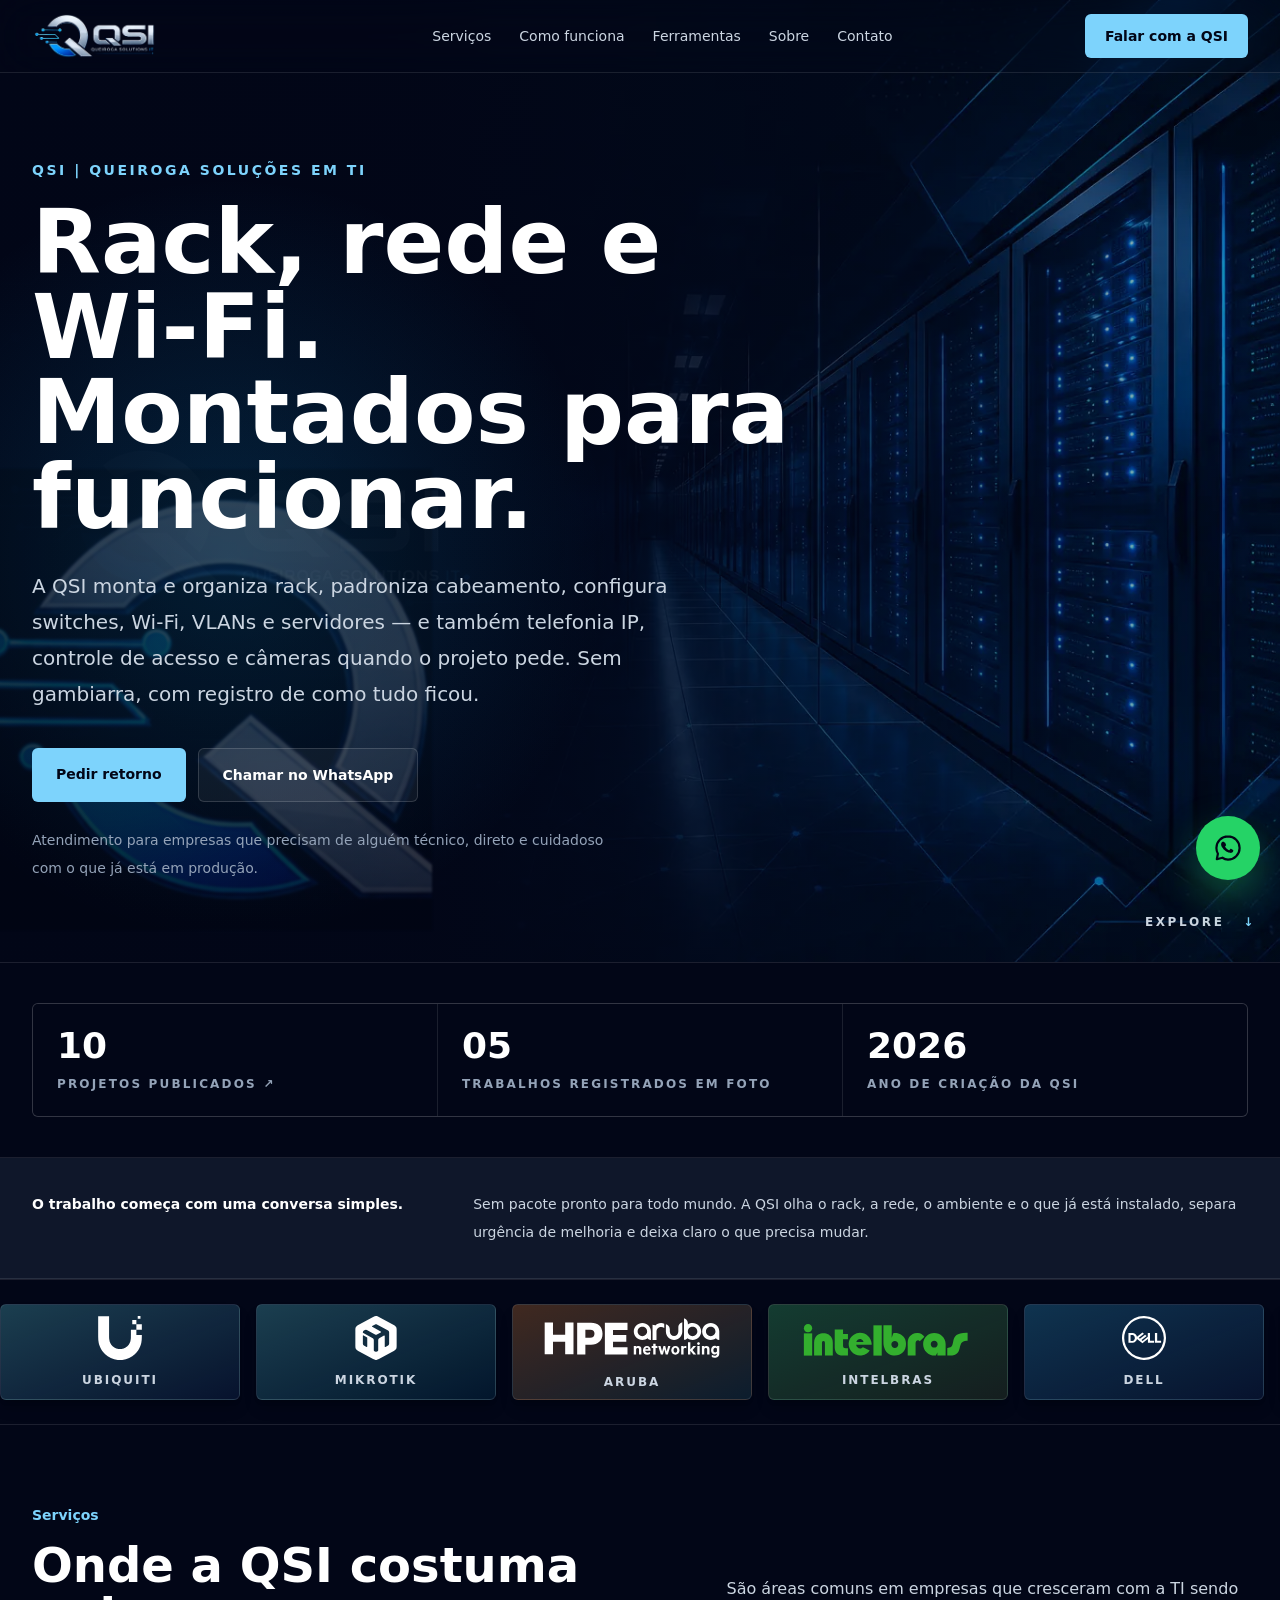
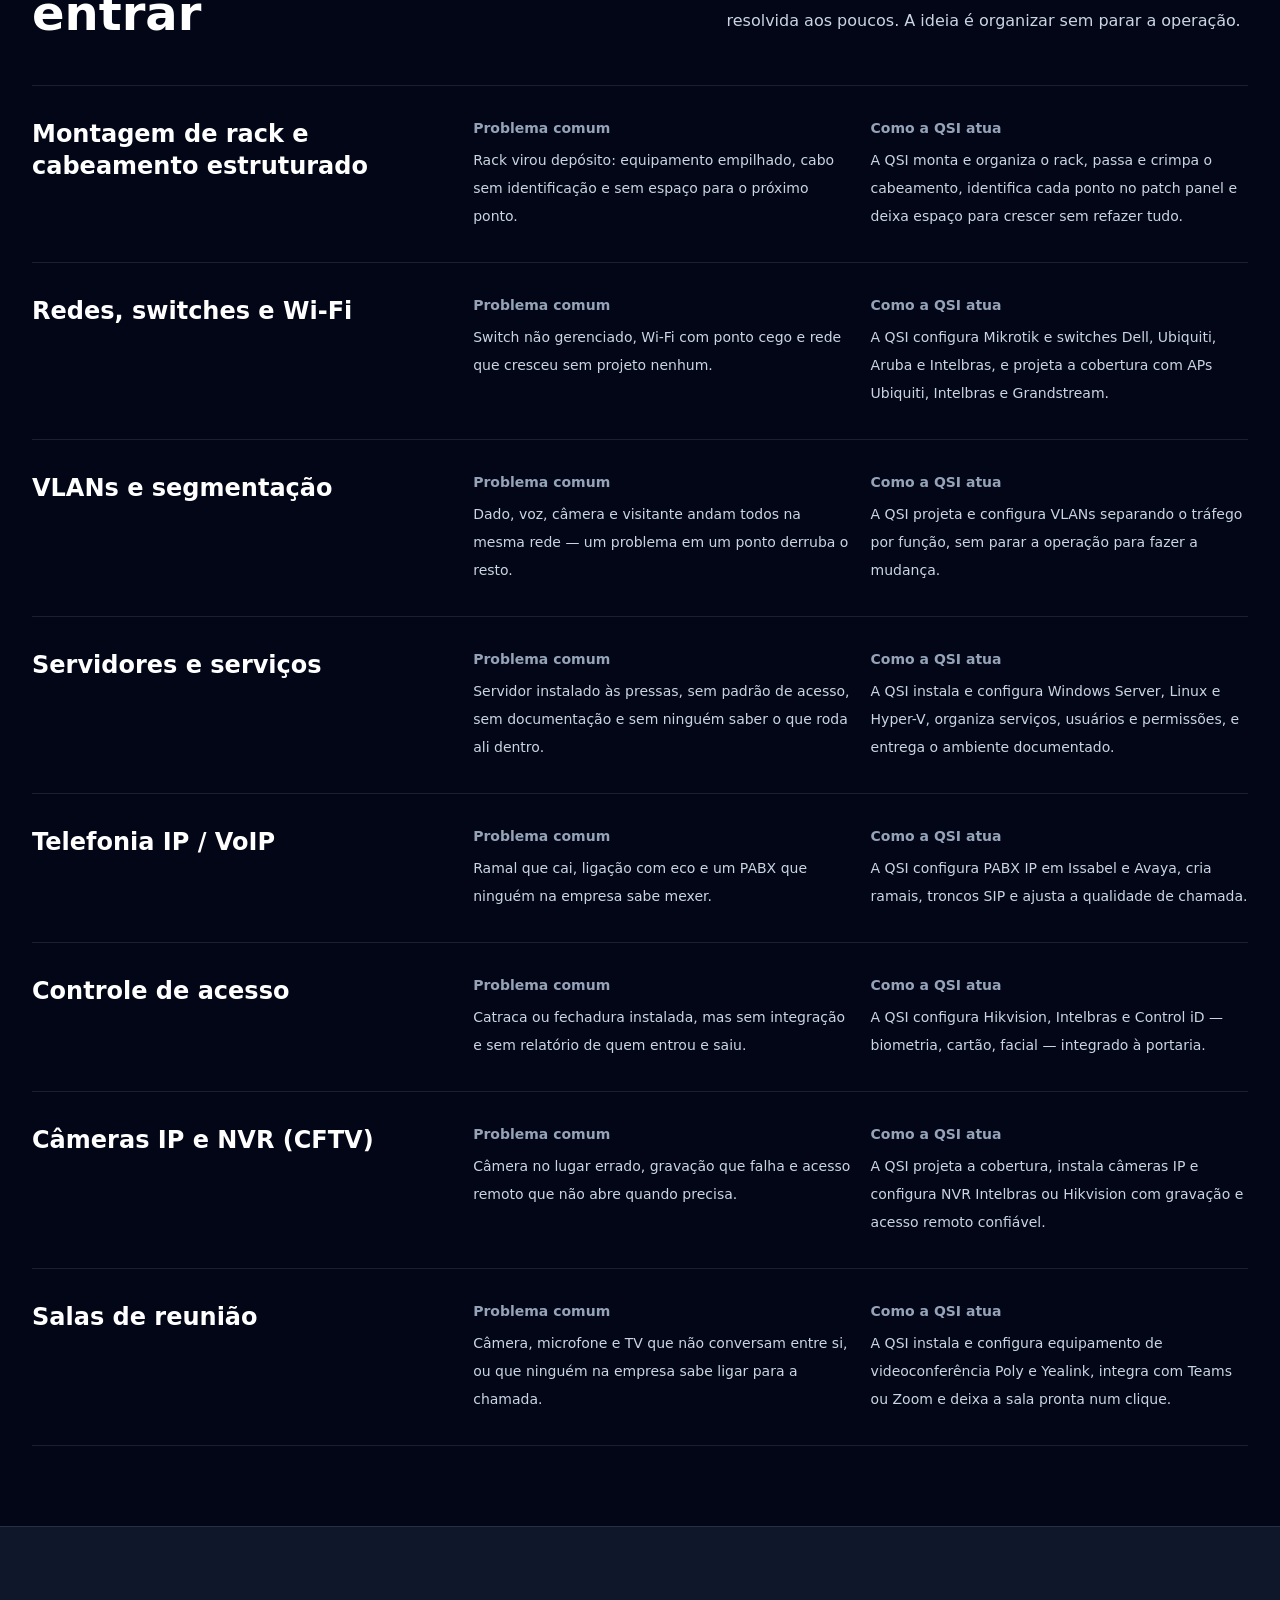
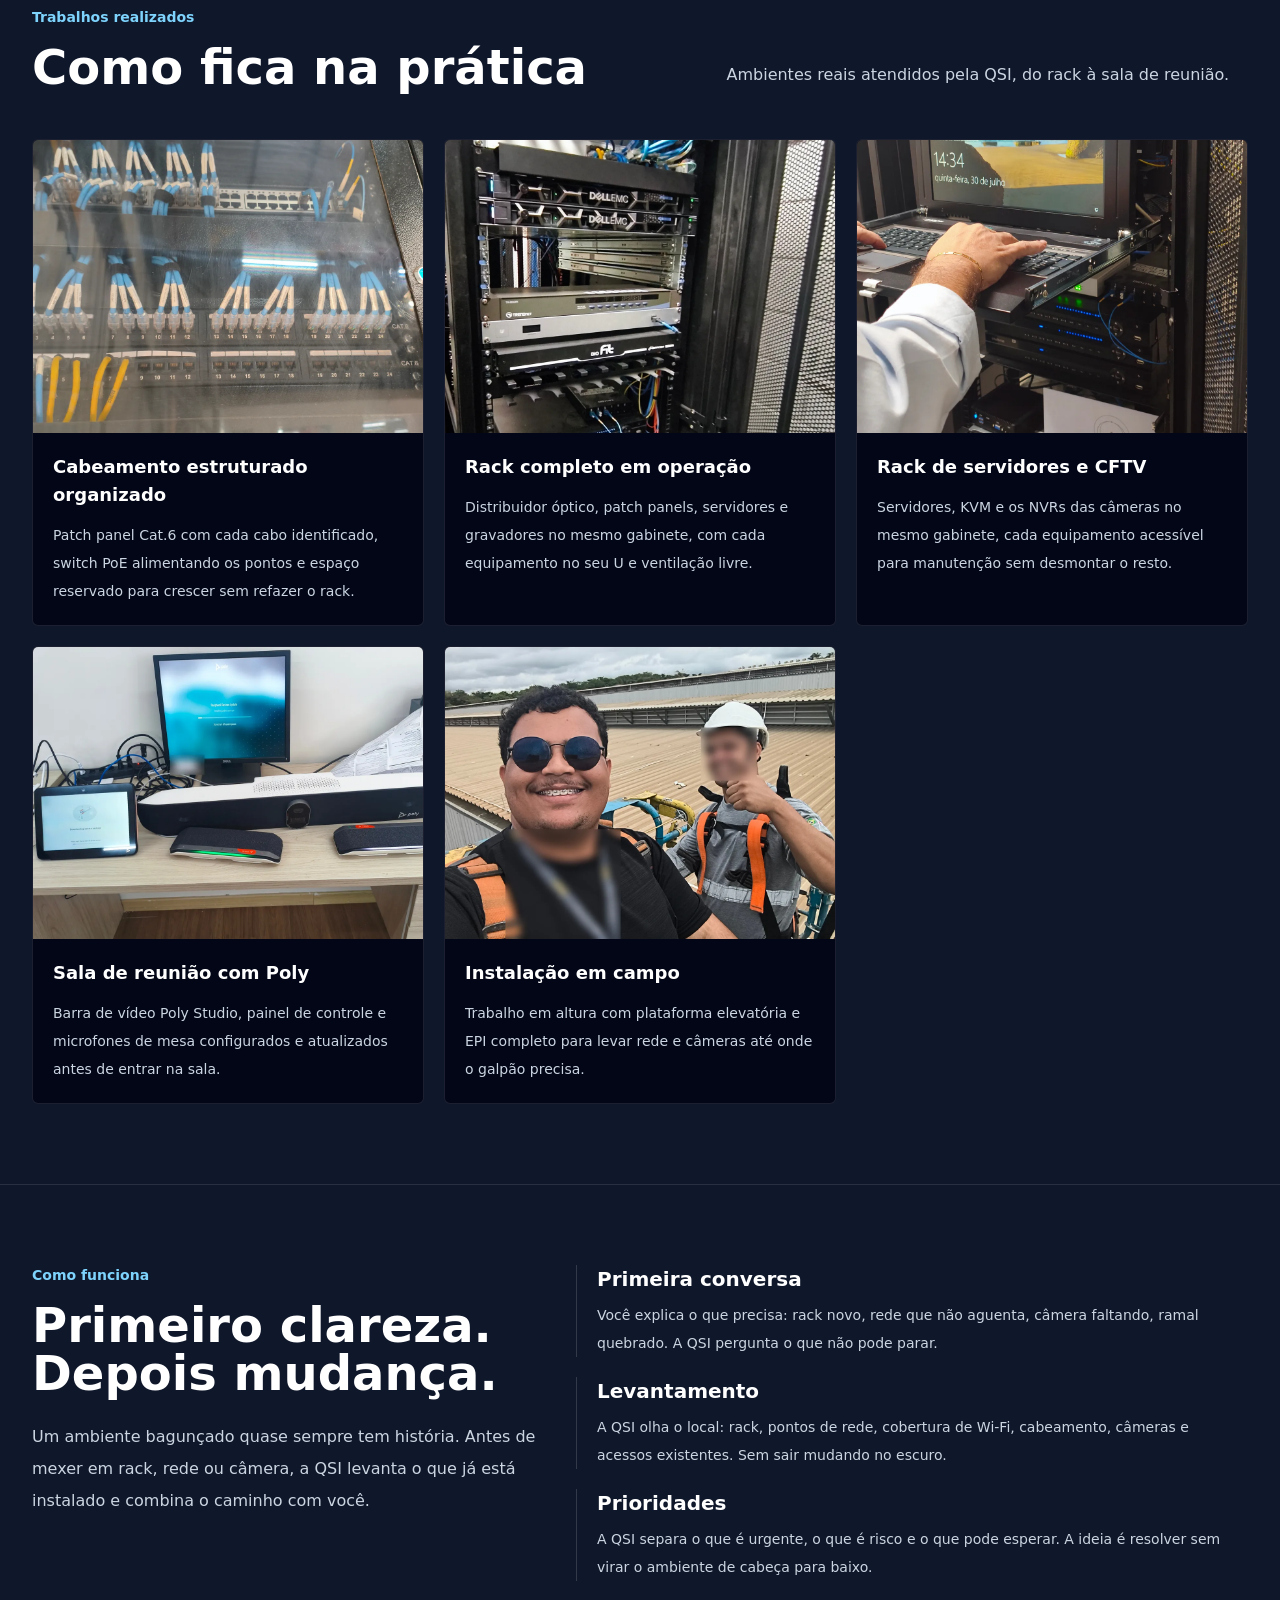
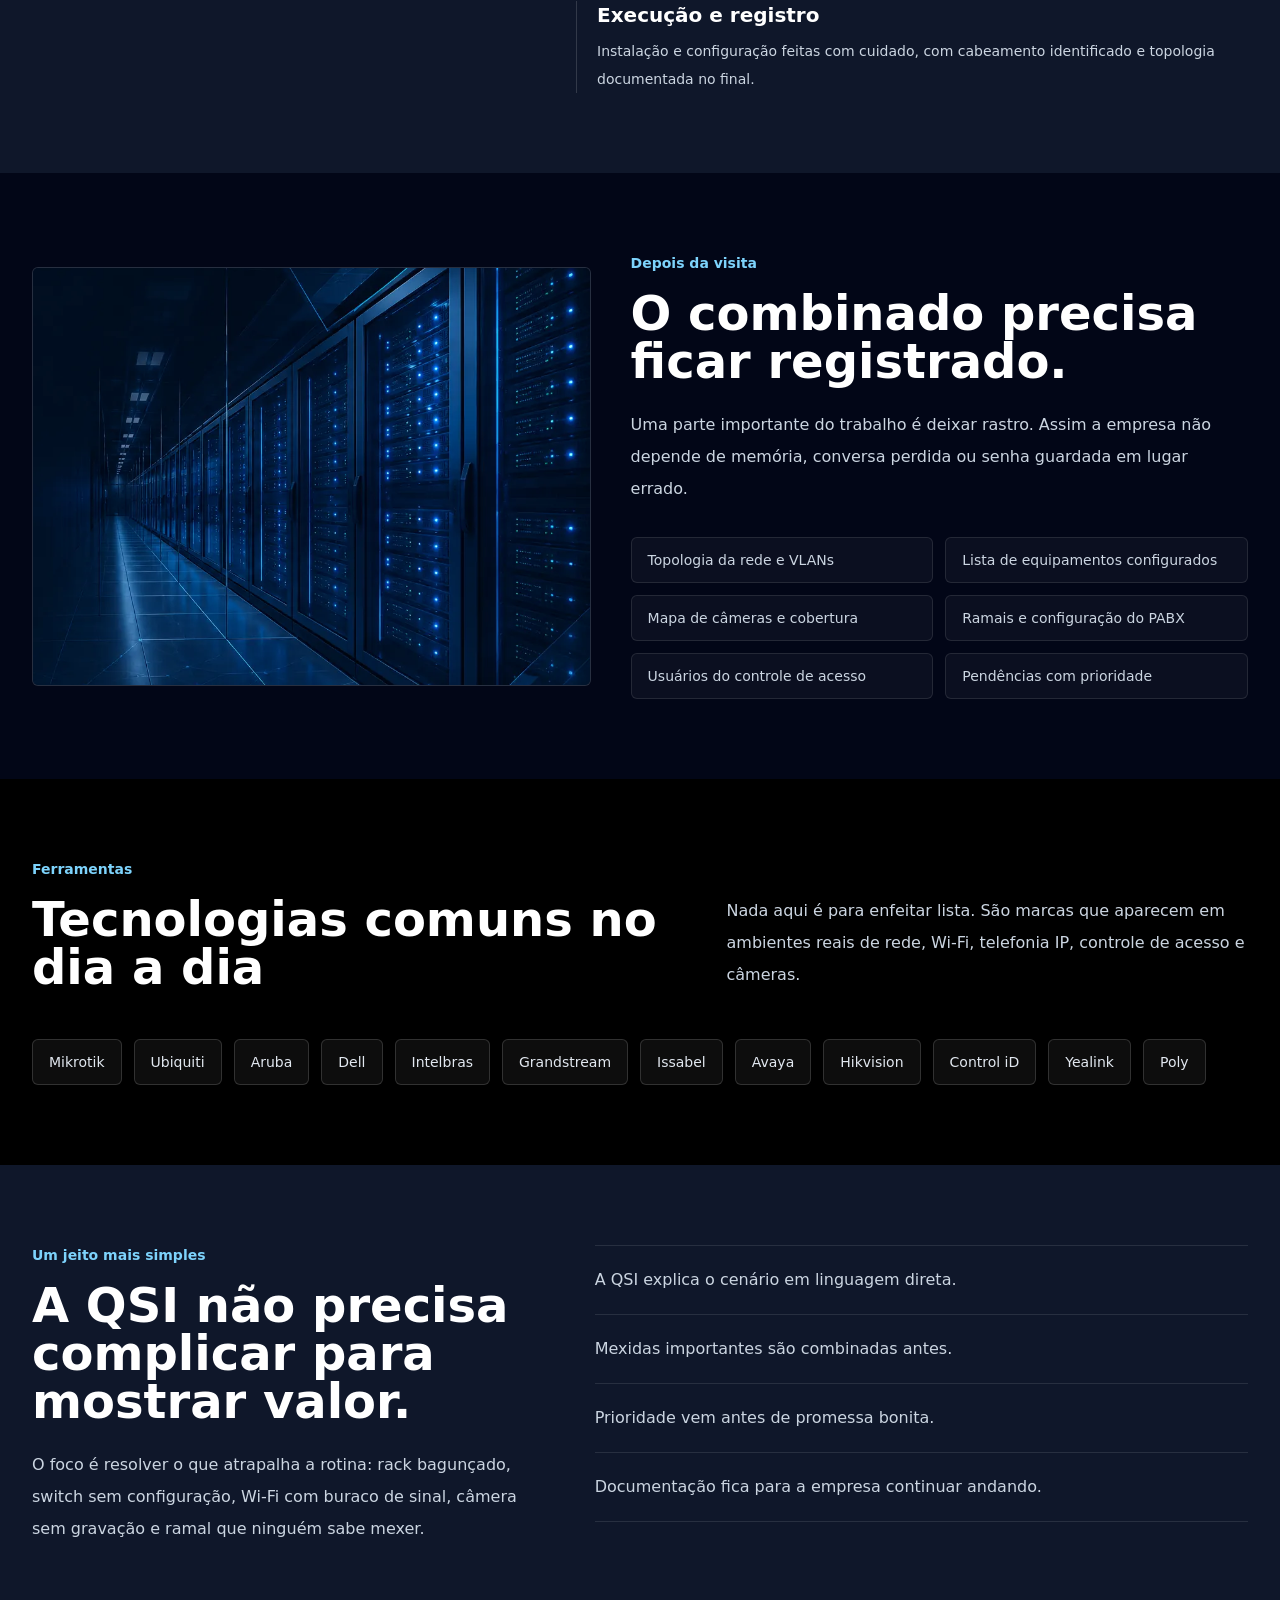
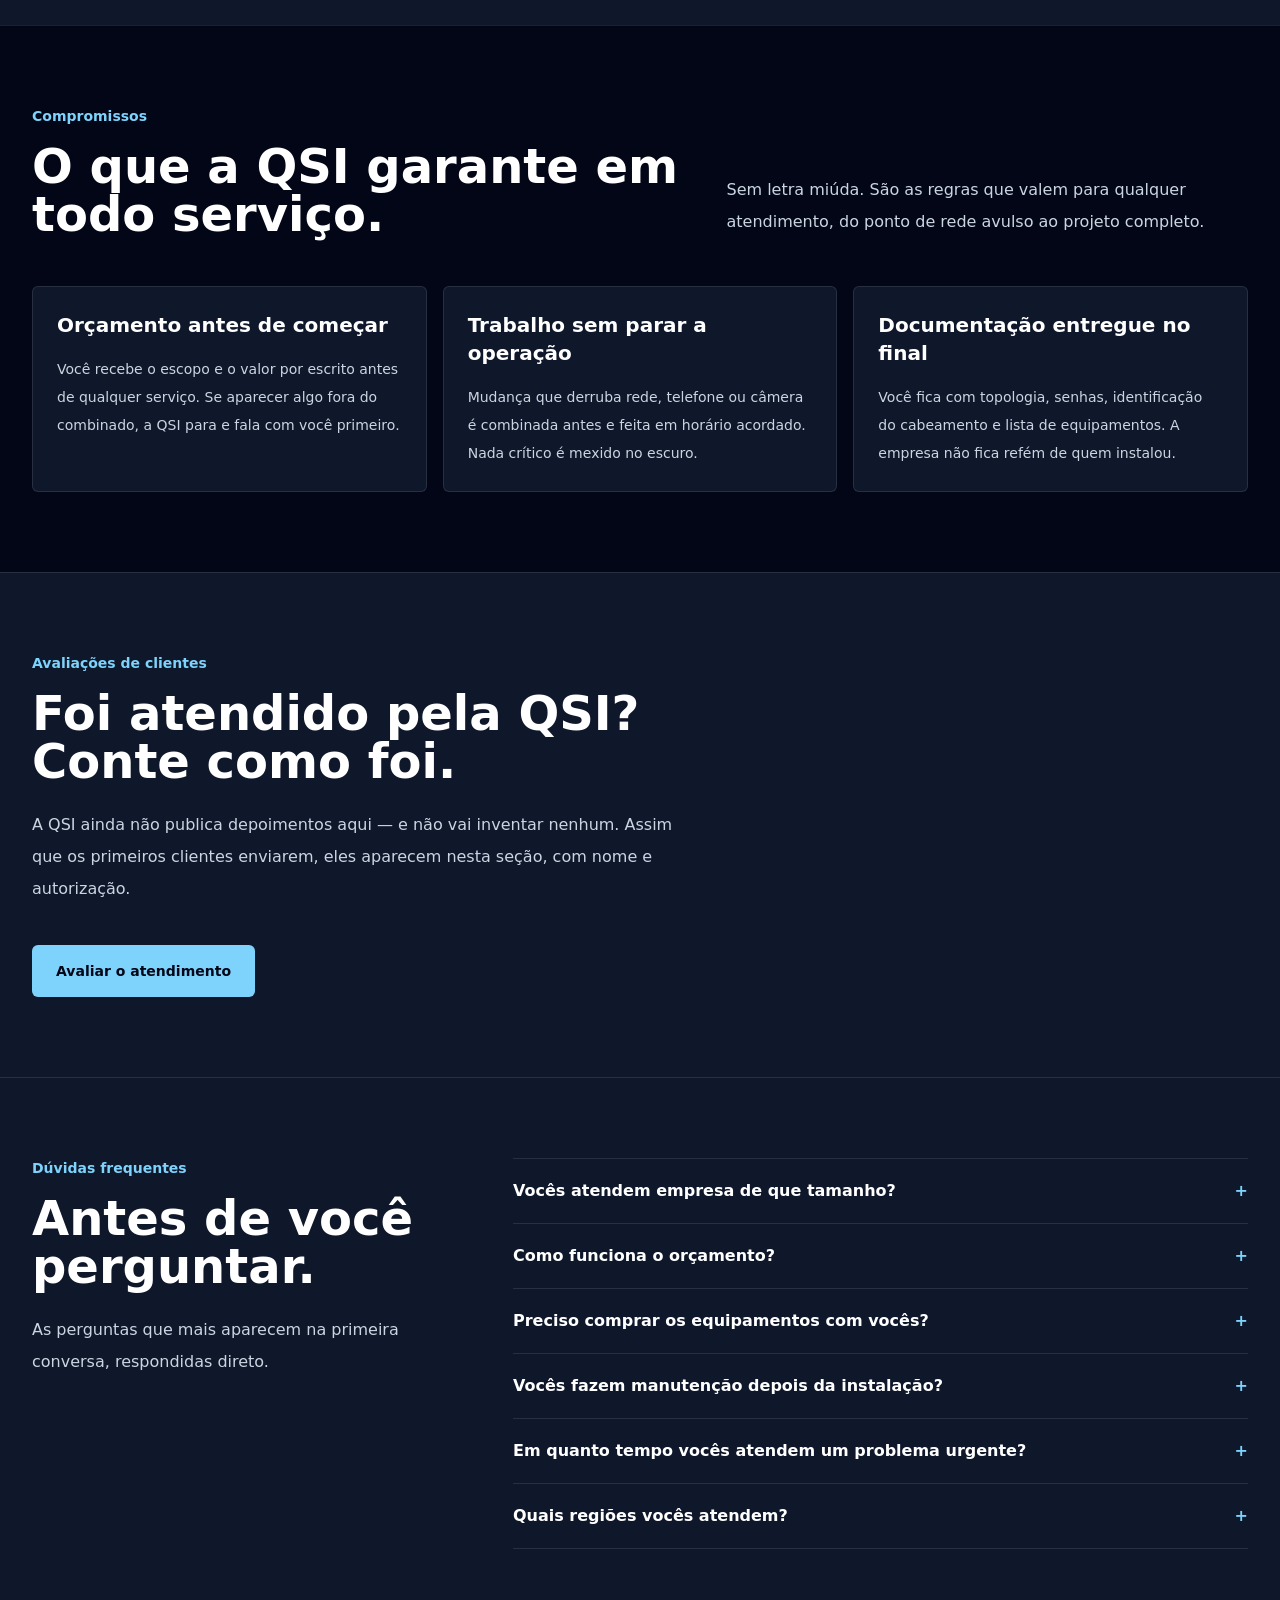
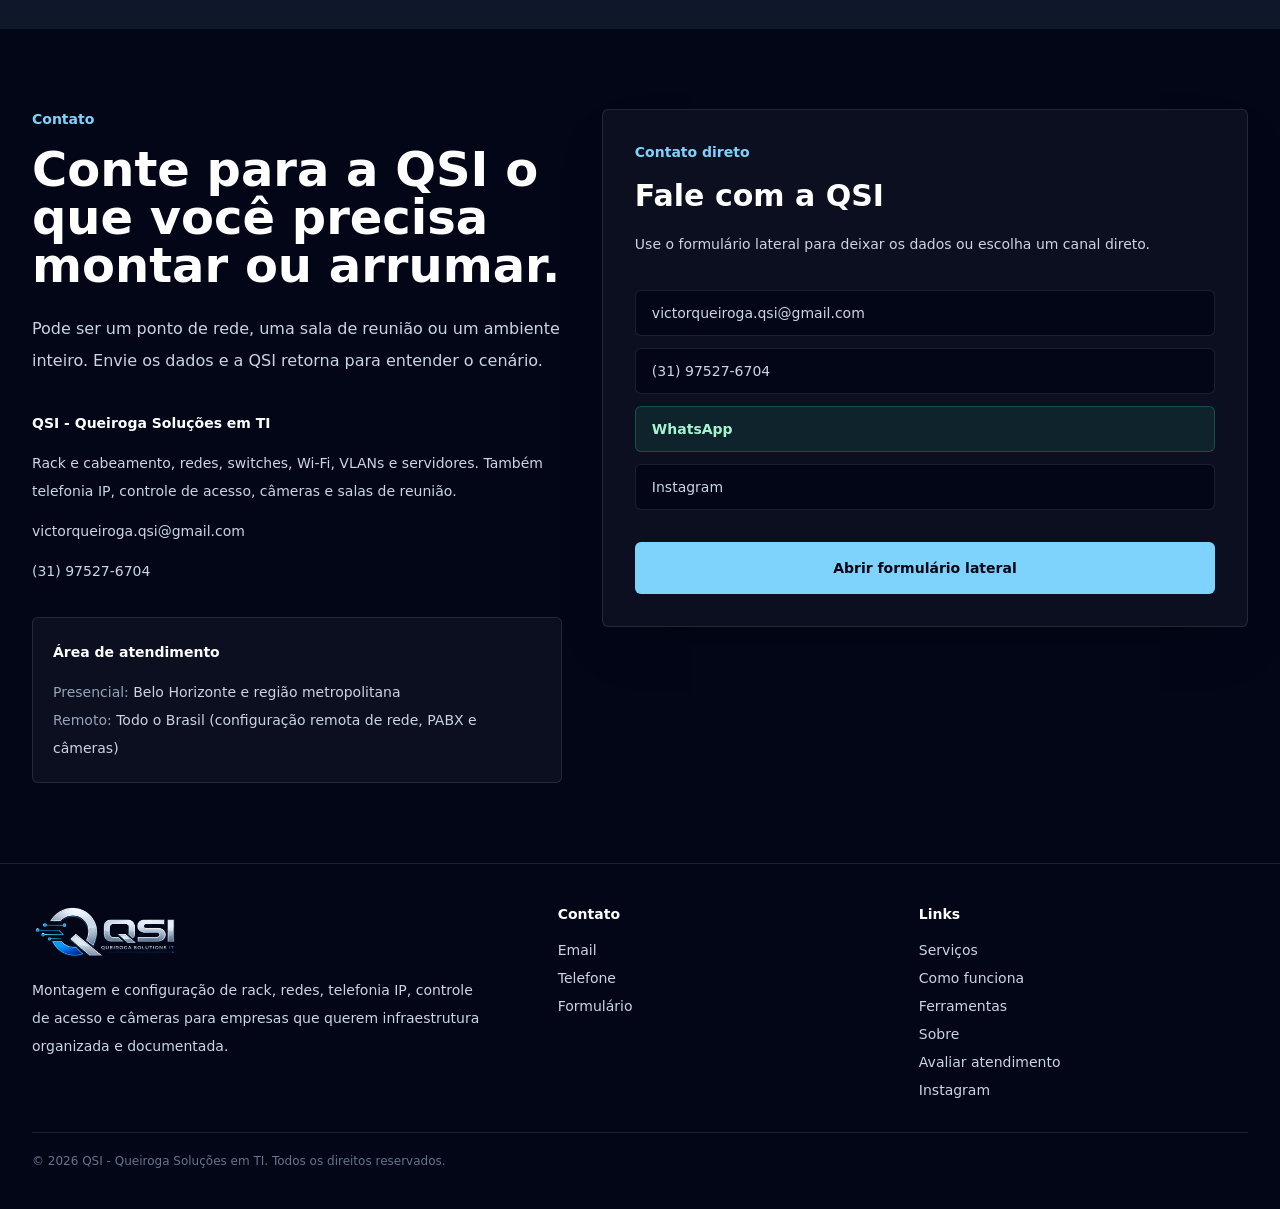
==== commit 034ca7c0: "Hero visivel sem esperar o JS, favicon e remocao dos PNGs nao usados - Hero da home sai do Reveal: o" ====
--- a/index.html
+++ b/index.html
@@ -1 +1 @@
-<!DOCTYPE html><!--ZcCMOfebHL87PL_erGn94--><html lang="pt-BR"><head><meta charSet="utf-8"/><meta name="viewport" content="width=device-width, initial-scale=1"/><link rel="preload" as="image" href="/assets/qsi-logo-transparent.webp"/><link rel="preload" as="image" href="/assets/qsi-hero-spi.webp"/><link rel="preload" as="image" href="/assets/qsi-q-mark.webp"/><link rel="preload" as="image" href="/assets/brands/ubiquiti.svg"/><link rel="preload" as="image" href="/assets/brands/mikrotik.svg"/><link rel="preload" as="image" href="/assets/brands/aruba.svg"/><link rel="preload" as="image" href="/assets/brands/intelbras.svg"/><link rel="preload" as="image" href="/assets/brands/dell.svg"/><link rel="preload" as="image" href="/assets/brands/issabel.svg"/><link rel="preload" as="image" href="/assets/brands/yealink.svg"/><link rel="stylesheet" href="/_next/static/css/ce5e32db10b70e3d.css" data-precedence="next"/><link rel="preload" as="script" fetchPriority="low" href="/_next/static/chunks/webpack-1d8eb0fc8a2c6fcb.js"/><script src="/_next/static/chunks/acfafb44-8249079a6627ac92.js" async=""></script><script src="/_next/static/chunks/920-ceb030261207b4ae.js" async=""></script><script src="/_next/static/chunks/main-app-747148b4da2c9497.js" async=""></script><script src="/_next/static/chunks/151-fd55895e0e0da0a5.js" async=""></script><script src="/_next/static/chunks/app/layout-295a6f6464de5363.js" async=""></script><script src="/_next/static/chunks/318-f0725d6cb624e9a7.js" async=""></script><script src="/_next/static/chunks/app/page-3decac6452e5e0a6.js" async=""></script><meta name="theme-color" content="#020617"/><title>QSI - Queiroga Soluções em TI</title><meta name="description" content="Montagem de rack e cabeamento, switches, Wi-Fi, VLANs e servidores — mais telefonia IP, controle de acesso e câmeras. Infraestrutura organizada e configurada para funcionar."/><meta name="author" content="QSI - Queiroga Soluções em TI"/><meta name="keywords" content="Montagem de rack,Cabeamento estruturado,Infraestrutura de rede,Mikrotik,Ubiquiti,Switch gerenciável,VLAN,Wi-Fi corporativo,Configuração de servidores,Windows Server,Hyper-V,Telefonia IP,VoIP,Issabel,Avaya,Controle de acesso,Hikvision,Intelbras,Control iD,CFTV,Câmeras IP,NVR,Sala de reunião,Videoconferência,Poly,Belo Horizonte,Minas Gerais"/><meta name="creator" content="QSI - Queiroga Soluções em TI"/><meta name="publisher" content="QSI - Queiroga Soluções em TI"/><meta name="robots" content="index, follow"/><meta name="googlebot" content="index, follow, max-image-preview:large, max-snippet:-1"/><link rel="canonical" href="https://queirogasolution.com.br/"/><meta property="og:title" content="QSI - Queiroga Soluções em TI"/><meta property="og:description" content="Organização prática de rack e cabeamento, redes, switches, Wi-Fi, VLANs e servidores — e também telefonia IP, controle de acesso e câmeras."/><meta property="og:url" content="https://queirogasolution.com.br/"/><meta property="og:site_name" content="QSI - Queiroga Soluções em TI"/><meta property="og:locale" content="pt_BR"/><meta property="og:image" content="https://queirogasolution.com.br/assets/qsi-og.jpg"/><meta property="og:image:width" content="1200"/><meta property="og:image:height" content="630"/><meta property="og:image:alt" content="QSI - infraestrutura de rede, telefonia e câmeras"/><meta property="og:type" content="website"/><meta name="twitter:card" content="summary_large_image"/><meta name="twitter:title" content="QSI - Queiroga Soluções em TI"/><meta name="twitter:description" content="Montagem e configuração de rack, cabeamento, redes, Wi-Fi e servidores, sem gambiarra."/><meta name="twitter:image" content="https://queirogasolution.com.br/assets/qsi-og.jpg"/><script src="/_next/static/chunks/polyfills-42372ed130431b0a.js" noModule=""></script></head><body><div hidden=""><!--$--><!--/$--></div><header class="fixed inset-x-0 top-0 z-50 border-b border-white/10 bg-slate-950/92 backdrop-blur-xl"><div class="mx-auto flex h-[72px] max-w-[1600px] items-center justify-between gap-4 px-5 lg:px-8"><a href="/" class="flex shrink-0 items-center" aria-label="QSI - página inicial"><img alt="QSI - Queiroga Soluções em TI" width="260" height="100" decoding="async" data-nimg="1" class="h-10 w-36 object-contain object-left sm:h-11 sm:w-40 lg:h-12 lg:w-52" style="color:transparent" src="/assets/qsi-logo-transparent.webp"/></a><nav class="hidden items-center gap-4 md:flex lg:gap-7"><a href="/servicos/" class="whitespace-nowrap text-sm font-medium text-slate-300 transition hover:text-white">Serviços</a><a href="/como-funciona/" class="whitespace-nowrap text-sm font-medium text-slate-300 transition hover:text-white">Como funciona</a><a href="/ferramentas/" class="whitespace-nowrap text-sm font-medium text-slate-300 transition hover:text-white">Ferramentas</a><a href="/sobre/" class="whitespace-nowrap text-sm font-medium text-slate-300 transition hover:text-white">Sobre</a><a href="/contato/" class="whitespace-nowrap text-sm font-medium text-slate-300 transition hover:text-white">Contato</a></nav><a href="/contato/" class="hidden shrink-0 whitespace-nowrap rounded-md bg-sky-300 px-4 py-2.5 text-sm font-semibold text-slate-950 transition hover:bg-white md:inline-flex lg:px-5 lg:py-3">Falar com a QSI</a><button type="button" class="rounded-md border border-white/15 px-4 py-2 text-sm font-semibold text-white md:hidden" aria-expanded="false">Menu</button></div></header><main class="overflow-hidden bg-slate-950 text-slate-100"><script type="application/ld+json">{"@context":"https://schema.org","@type":"LocalBusiness","@id":"https://queirogasolution.com.br/#business","name":"QSI - Queiroga Soluções em TI","description":"Montagem de rack e cabeamento, switches, Wi-Fi, VLANs e servidores — mais telefonia IP, controle de acesso e câmeras. Infraestrutura organizada e configurada para funcionar.","areaServed":[{"@type":"City","name":"Belo Horizonte"},{"@type":"State","name":"Minas Gerais"}],"address":{"@type":"PostalAddress","addressLocality":"Belo Horizonte","addressRegion":"MG","addressCountry":"BR"},"knowsAbout":["Montagem de rack e cabeamento estruturado","Redes, switches e Wi-Fi","VLANs e segmentação","Servidores e serviços","Telefonia IP","Controle de acesso","Câmeras IP e NVR","Salas de reunião"],"url":"https://queirogasolution.com.br","image":"https://queirogasolution.com.br/assets/qsi-og.jpg","email":"victorqueiroga.qsi@gmail.com","telephone":"(31) 97527-6704","priceRange":"$$","sameAs":["https://www.instagram.com/queiroga_solutions_it?igsh=ZDJmYmFrMWUxdTM="]}</script><script type="application/ld+json">{"@context":"https://schema.org","@type":"FAQPage","mainEntity":[{"@type":"Question","name":"Vocês atendem empresa de que tamanho?","acceptedAnswer":{"@type":"Answer","text":"Do consultório e da loja com um rack pequeno até galpão e escritório com dezenas de pontos de rede. O que muda é o tamanho do projeto, não a forma de trabalhar."}},{"@type":"Question","name":"Como funciona o orçamento?","acceptedAnswer":{"@type":"Answer","text":"A primeira conversa e o levantamento inicial não têm custo. Depois de ver o que existe, a QSI manda o escopo e o valor por escrito. Só começa depois do seu aceite."}},{"@type":"Question","name":"Preciso comprar os equipamentos com vocês?","acceptedAnswer":{"@type":"Answer","text":"Não. A QSI trabalha com o que você já tem ou indica o que faz sentido comprar, com a especificação certa. Você compra de quem quiser."}},{"@type":"Question","name":"Vocês fazem manutenção depois da instalação?","acceptedAnswer":{"@type":"Answer","text":"Sim. Dá para contratar atendimento pontual quando der problema ou uma rotina mensal de acompanhamento, com prioridade de resposta."}},{"@type":"Question","name":"Em quanto tempo vocês atendem um problema urgente?","acceptedAnswer":{"@type":"Answer","text":"Rede parada, telefone mudo ou câmera fora do ar entram como urgência. O retorno é no mesmo dia útil, com atendimento remoto imediato quando o problema permite."}},{"@type":"Question","name":"Quais regiões vocês atendem?","acceptedAnswer":{"@type":"Answer","text":"Belo Horizonte e região metropolitana para serviço presencial. Configuração remota de rede, PABX e câmeras pode ser feita para qualquer lugar do país."}}]}</script><section id="inicio" class="relative min-h-screen overflow-hidden border-b border-white/10 bg-slate-950 pt-20"><img alt="Corredor de datacenter com racks iluminados em azul" decoding="async" data-nimg="fill" class="object-cover object-center opacity-95" style="position:absolute;height:100%;width:100%;left:0;top:0;right:0;bottom:0;color:transparent" src="/assets/qsi-hero-spi.webp"/><div class="absolute inset-0 bg-[linear-gradient(180deg,rgba(2,6,23,0.93)_0%,rgba(2,6,23,0.82)_55%,rgba(2,6,23,0.95)_100%)] lg:bg-[linear-gradient(90deg,rgba(2,6,23,0.99)_0%,rgba(2,6,23,0.96)_34%,rgba(2,6,23,0.62)_62%,rgba(2,6,23,0.18)_100%)]"></div><div class="absolute inset-0 bg-[radial-gradient(circle_at_18%_58%,rgba(14,165,233,0.18),transparent_32%)]"></div><img alt="" aria-hidden="true" width="625" height="530" decoding="async" data-nimg="1" class="pointer-events-none absolute -left-28 bottom-8 hidden w-[34rem] max-w-none opacity-[0.16] blur-[1px] saturate-150 lg:block" style="color:transparent" src="/assets/qsi-q-mark.webp"/><div class="relative mx-auto flex min-h-[calc(100vh-5rem)] max-w-[1600px] items-center px-5 py-20 lg:px-8"><div class="max-w-3xl" style="opacity:0;transform:translateY(28px)"><p class="mb-5 text-sm font-semibold uppercase tracking-[0.18em] text-sky-300">QSI | Queiroga Soluções em TI</p><h1 class="max-w-5xl text-[clamp(2.5rem,7vw,6.8rem)] font-semibold leading-[1.05] tracking-normal text-white sm:leading-[0.95]">Rack, rede e Wi-Fi. Montados para funcionar.</h1><p class="mt-7 max-w-2xl text-lg leading-8 text-slate-300 sm:text-xl sm:leading-9">A QSI monta e organiza rack, padroniza cabeamento, configura switches, Wi-Fi, VLANs e servidores — e também telefonia IP, controle de acesso e câmeras quando o projeto pede. Sem gambiarra, com registro de como tudo ficou.</p><div class="mt-9 flex flex-col gap-3 sm:flex-row"><a href="/contato/" class="inline-flex justify-center rounded-md bg-sky-300 px-6 py-4 text-sm font-semibold text-slate-950 transition hover:bg-white">Pedir retorno</a><button type="button" data-qsi-whatsapp-popup="true" class="inline-flex justify-center rounded-md border border-white/15 bg-white/5 px-6 py-4 text-sm font-semibold text-white transition hover:border-emerald-400 hover:text-emerald-200">Chamar no WhatsApp</button></div><p class="mt-6 max-w-xl text-sm leading-7 text-slate-400">Atendimento para empresas que precisam de alguém técnico, direto e cuidadoso com o que já está em produção.</p></div></div><div class="absolute bottom-8 right-6 hidden text-xs font-semibold uppercase tracking-[0.22em] text-slate-300 lg:block">Explore <span class="ml-3 text-sky-300">↓</span></div></section><section class="border-b border-white/10 bg-slate-950 px-5 py-10 lg:px-8" aria-label="Números da QSI"><dl class="mx-auto grid max-w-[1600px] gap-px overflow-hidden rounded-md border border-white/10 bg-white/10 sm:grid-cols-3"><div class="flex flex-col bg-slate-950 p-6"><dt class="order-2 mt-3 text-xs font-semibold uppercase tracking-[0.18em] text-slate-400"><a class="transition hover:text-sky-300" href="https://github.com/VictorQueirogaToledo/apresentacoes" target="_blank" rel="noreferrer">Projetos publicados<!-- --> ↗</a></dt><dd class="text-4xl font-semibold leading-none text-white">10</dd></div><div class="flex flex-col bg-slate-950 p-6"><dt class="order-2 mt-3 text-xs font-semibold uppercase tracking-[0.18em] text-slate-400">Trabalhos registrados em foto</dt><dd class="text-4xl font-semibold leading-none text-white">05</dd></div><div class="flex flex-col bg-slate-950 p-6"><dt class="order-2 mt-3 text-xs font-semibold uppercase tracking-[0.18em] text-slate-400">Ano de criação da QSI</dt><dd class="text-4xl font-semibold leading-none text-white">2026</dd></div></dl></section><section class="border-b border-white/10 bg-slate-900 px-5 py-8 lg:px-8"><div class="mx-auto grid max-w-[1600px] gap-6 text-sm leading-7 text-slate-300 lg:grid-cols-[0.7fr_1.3fr]"><p class="font-semibold text-white">O trabalho começa com uma conversa simples.</p><p>Sem pacote pronto para todo mundo. A QSI olha o rack, a rede, o ambiente e o que já está instalado, separa urgência de melhoria e deixa claro o que precisa mudar.</p></div></section><div class="overflow-hidden border-y border-white/10 bg-slate-950 py-6"><div class="brand-marquee flex w-max gap-4"><div class="flex h-24 min-w-60 flex-col items-center justify-center gap-3 rounded-md border border-white/10 bg-gradient-to-br from-cyan-300/25 to-blue-500/10 px-7 shadow-lg shadow-black/20"><img src="/assets/brands/ubiquiti.svg" alt="Logo Ubiquiti" class="object-contain h-11 w-36"/><span class="text-xs font-semibold uppercase tracking-[0.16em] text-slate-300">Ubiquiti</span></div><div class="flex h-24 min-w-60 flex-col items-center justify-center gap-3 rounded-md border border-white/10 bg-gradient-to-br from-cyan-300/25 to-sky-500/10 px-7 shadow-lg shadow-black/20"><img src="/assets/brands/mikrotik.svg" alt="Logo MikroTik" class="object-contain h-11 w-36"/><span class="text-xs font-semibold uppercase tracking-[0.16em] text-slate-300">MikroTik</span></div><div class="flex h-24 min-w-60 flex-col items-center justify-center gap-3 rounded-md border border-white/10 bg-gradient-to-br from-orange-400/25 to-cyan-300/10 px-7 shadow-lg shadow-black/20"><img src="/assets/brands/aruba.svg" alt="Logo Aruba" class="object-contain h-12 w-44 brightness-0 invert"/><span class="text-xs font-semibold uppercase tracking-[0.16em] text-slate-300">Aruba</span></div><div class="flex h-24 min-w-60 flex-col items-center justify-center gap-3 rounded-md border border-white/10 bg-gradient-to-br from-green-400/25 to-lime-300/10 px-7 shadow-lg shadow-black/20"><img src="/assets/brands/intelbras.svg" alt="Logo Intelbras" class="object-contain h-11 w-44"/><span class="text-xs font-semibold uppercase tracking-[0.16em] text-slate-300">Intelbras</span></div><div class="flex h-24 min-w-60 flex-col items-center justify-center gap-3 rounded-md border border-white/10 bg-gradient-to-br from-sky-400/25 to-blue-500/10 px-7 shadow-lg shadow-black/20"><img src="/assets/brands/dell.svg" alt="Logo Dell" class="object-contain h-11 w-32"/><span class="text-xs font-semibold uppercase tracking-[0.16em] text-slate-300">Dell</span></div><div class="flex h-24 min-w-60 flex-col items-center justify-center gap-3 rounded-md border border-white/10 bg-gradient-to-br from-violet-400/25 to-fuchsia-300/10 px-7 shadow-lg shadow-black/20"><img src="/assets/brands/issabel.svg" alt="Logo Issabel" class="object-contain h-12 w-32"/><span class="text-xs font-semibold uppercase tracking-[0.16em] text-slate-300">Issabel</span></div><div class="flex h-24 min-w-60 flex-col items-center justify-center gap-3 rounded-md border border-white/10 bg-gradient-to-br from-emerald-400/25 to-teal-500/10 px-7 shadow-lg shadow-black/20"><img src="/assets/brands/yealink.svg" alt="Logo Yealink" class="object-contain h-11 w-44 brightness-0 invert"/><span class="text-xs font-semibold uppercase tracking-[0.16em] text-slate-300">Yealink</span></div><div class="flex h-24 min-w-60 flex-col items-center justify-center gap-3 rounded-md border border-white/10 bg-gradient-to-br from-cyan-300/25 to-blue-500/10 px-7 shadow-lg shadow-black/20"><img src="/assets/brands/ubiquiti.svg" alt="Logo Ubiquiti" class="object-contain h-11 w-36"/><span class="text-xs font-semibold uppercase tracking-[0.16em] text-slate-300">Ubiquiti</span></div><div class="flex h-24 min-w-60 flex-col items-center justify-center gap-3 rounded-md border border-white/10 bg-gradient-to-br from-cyan-300/25 to-sky-500/10 px-7 shadow-lg shadow-black/20"><img src="/assets/brands/mikrotik.svg" alt="Logo MikroTik" class="object-contain h-11 w-36"/><span class="text-xs font-semibold uppercase tracking-[0.16em] text-slate-300">MikroTik</span></div><div class="flex h-24 min-w-60 flex-col items-center justify-center gap-3 rounded-md border border-white/10 bg-gradient-to-br from-orange-400/25 to-cyan-300/10 px-7 shadow-lg shadow-black/20"><img src="/assets/brands/aruba.svg" alt="Logo Aruba" class="object-contain h-12 w-44 brightness-0 invert"/><span class="text-xs font-semibold uppercase tracking-[0.16em] text-slate-300">Aruba</span></div><div class="flex h-24 min-w-60 flex-col items-center justify-center gap-3 rounded-md border border-white/10 bg-gradient-to-br from-green-400/25 to-lime-300/10 px-7 shadow-lg shadow-black/20"><img src="/assets/brands/intelbras.svg" alt="Logo Intelbras" class="object-contain h-11 w-44"/><span class="text-xs font-semibold uppercase tracking-[0.16em] text-slate-300">Intelbras</span></div><div class="flex h-24 min-w-60 flex-col items-center justify-center gap-3 rounded-md border border-white/10 bg-gradient-to-br from-sky-400/25 to-blue-500/10 px-7 shadow-lg shadow-black/20"><img src="/assets/brands/dell.svg" alt="Logo Dell" class="object-contain h-11 w-32"/><span class="text-xs font-semibold uppercase tracking-[0.16em] text-slate-300">Dell</span></div><div class="flex h-24 min-w-60 flex-col items-center justify-center gap-3 rounded-md border border-white/10 bg-gradient-to-br from-violet-400/25 to-fuchsia-300/10 px-7 shadow-lg shadow-black/20"><img src="/assets/brands/issabel.svg" alt="Logo Issabel" class="object-contain h-12 w-32"/><span class="text-xs font-semibold uppercase tracking-[0.16em] text-slate-300">Issabel</span></div><div class="flex h-24 min-w-60 flex-col items-center justify-center gap-3 rounded-md border border-white/10 bg-gradient-to-br from-emerald-400/25 to-teal-500/10 px-7 shadow-lg shadow-black/20"><img src="/assets/brands/yealink.svg" alt="Logo Yealink" class="object-contain h-11 w-44 brightness-0 invert"/><span class="text-xs font-semibold uppercase tracking-[0.16em] text-slate-300">Yealink</span></div></div></div><section id="servicos" class="mx-auto max-w-[1600px] px-5 py-20 lg:px-8"><div style="opacity:0;transform:translateY(28px)"><div class="mb-12 grid gap-6 lg:grid-cols-[0.9fr_0.7fr] lg:items-end"><div><p class="mb-4 text-sm font-semibold text-sky-300">Serviços</p><h2 class="text-4xl font-semibold leading-tight text-white sm:text-5xl">Onde a QSI costuma entrar</h2></div><p class="text-base leading-8 text-slate-300">São áreas comuns em empresas que cresceram com a TI sendo resolvida aos poucos. A ideia é organizar sem parar a operação.</p></div></div><div class="divide-y divide-white/10 border-y border-white/10"><div style="opacity:0;transform:translateY(28px)"><article class="grid gap-6 py-8 lg:grid-cols-[0.35fr_0.65fr]"><div><h3 class="text-2xl font-semibold text-white">Montagem de rack e cabeamento estruturado</h3></div><div class="grid gap-5 sm:grid-cols-2"><div><p class="text-sm font-semibold text-slate-400">Problema comum</p><p class="mt-2 text-sm leading-7 text-slate-300">Rack virou depósito: equipamento empilhado, cabo sem identificação e sem espaço para o próximo ponto.</p></div><div><p class="text-sm font-semibold text-slate-400">Como a QSI atua</p><p class="mt-2 text-sm leading-7 text-slate-300">A QSI monta e organiza o rack, passa e crimpa o cabeamento, identifica cada ponto no patch panel e deixa espaço para crescer sem refazer tudo.</p></div></div></article></div><div style="opacity:0;transform:translateY(28px)"><article class="grid gap-6 py-8 lg:grid-cols-[0.35fr_0.65fr]"><div><h3 class="text-2xl font-semibold text-white">Redes, switches e Wi-Fi</h3></div><div class="grid gap-5 sm:grid-cols-2"><div><p class="text-sm font-semibold text-slate-400">Problema comum</p><p class="mt-2 text-sm leading-7 text-slate-300">Switch não gerenciado, Wi-Fi com ponto cego e rede que cresceu sem projeto nenhum.</p></div><div><p class="text-sm font-semibold text-slate-400">Como a QSI atua</p><p class="mt-2 text-sm leading-7 text-slate-300">A QSI configura Mikrotik e switches Dell, Ubiquiti, Aruba e Intelbras, e projeta a cobertura com APs Ubiquiti, Intelbras e Grandstream.</p></div></div></article></div><div style="opacity:0;transform:translateY(28px)"><article class="grid gap-6 py-8 lg:grid-cols-[0.35fr_0.65fr]"><div><h3 class="text-2xl font-semibold text-white">VLANs e segmentação</h3></div><div class="grid gap-5 sm:grid-cols-2"><div><p class="text-sm font-semibold text-slate-400">Problema comum</p><p class="mt-2 text-sm leading-7 text-slate-300">Dado, voz, câmera e visitante andam todos na mesma rede — um problema em um ponto derruba o resto.</p></div><div><p class="text-sm font-semibold text-slate-400">Como a QSI atua</p><p class="mt-2 text-sm leading-7 text-slate-300">A QSI projeta e configura VLANs separando o tráfego por função, sem parar a operação para fazer a mudança.</p></div></div></article></div><div style="opacity:0;transform:translateY(28px)"><article class="grid gap-6 py-8 lg:grid-cols-[0.35fr_0.65fr]"><div><h3 class="text-2xl font-semibold text-white">Servidores e serviços</h3></div><div class="grid gap-5 sm:grid-cols-2"><div><p class="text-sm font-semibold text-slate-400">Problema comum</p><p class="mt-2 text-sm leading-7 text-slate-300">Servidor instalado às pressas, sem padrão de acesso, sem documentação e sem ninguém saber o que roda ali dentro.</p></div><div><p class="text-sm font-semibold text-slate-400">Como a QSI atua</p><p class="mt-2 text-sm leading-7 text-slate-300">A QSI instala e configura Windows Server, Linux e Hyper-V, organiza serviços, usuários e permissões, e entrega o ambiente documentado.</p></div></div></article></div><div style="opacity:0;transform:translateY(28px)"><article class="grid gap-6 py-8 lg:grid-cols-[0.35fr_0.65fr]"><div><h3 class="text-2xl font-semibold text-white">Telefonia IP / VoIP</h3></div><div class="grid gap-5 sm:grid-cols-2"><div><p class="text-sm font-semibold text-slate-400">Problema comum</p><p class="mt-2 text-sm leading-7 text-slate-300">Ramal que cai, ligação com eco e um PABX que ninguém na empresa sabe mexer.</p></div><div><p class="text-sm font-semibold text-slate-400">Como a QSI atua</p><p class="mt-2 text-sm leading-7 text-slate-300">A QSI configura PABX IP em Issabel e Avaya, cria ramais, troncos SIP e ajusta a qualidade de chamada.</p></div></div></article></div><div style="opacity:0;transform:translateY(28px)"><article class="grid gap-6 py-8 lg:grid-cols-[0.35fr_0.65fr]"><div><h3 class="text-2xl font-semibold text-white">Controle de acesso</h3></div><div class="grid gap-5 sm:grid-cols-2"><div><p class="text-sm font-semibold text-slate-400">Problema comum</p><p class="mt-2 text-sm leading-7 text-slate-300">Catraca ou fechadura instalada, mas sem integração e sem relatório de quem entrou e saiu.</p></div><div><p class="text-sm font-semibold text-slate-400">Como a QSI atua</p><p class="mt-2 text-sm leading-7 text-slate-300">A QSI configura Hikvision, Intelbras e Control iD — biometria, cartão, facial — integrado à portaria.</p></div></div></article></div><div style="opacity:0;transform:translateY(28px)"><article class="grid gap-6 py-8 lg:grid-cols-[0.35fr_0.65fr]"><div><h3 class="text-2xl font-semibold text-white">Câmeras IP e NVR (CFTV)</h3></div><div class="grid gap-5 sm:grid-cols-2"><div><p class="text-sm font-semibold text-slate-400">Problema comum</p><p class="mt-2 text-sm leading-7 text-slate-300">Câmera no lugar errado, gravação que falha e acesso remoto que não abre quando precisa.</p></div><div><p class="text-sm font-semibold text-slate-400">Como a QSI atua</p><p class="mt-2 text-sm leading-7 text-slate-300">A QSI projeta a cobertura, instala câmeras IP e configura NVR Intelbras ou Hikvision com gravação e acesso remoto confiável.</p></div></div></article></div><div style="opacity:0;transform:translateY(28px)"><article class="grid gap-6 py-8 lg:grid-cols-[0.35fr_0.65fr]"><div><h3 class="text-2xl font-semibold text-white">Salas de reunião</h3></div><div class="grid gap-5 sm:grid-cols-2"><div><p class="text-sm font-semibold text-slate-400">Problema comum</p><p class="mt-2 text-sm leading-7 text-slate-300">Câmera, microfone e TV que não conversam entre si, ou que ninguém na empresa sabe ligar para a chamada.</p></div><div><p class="text-sm font-semibold text-slate-400">Como a QSI atua</p><p class="mt-2 text-sm leading-7 text-slate-300">A QSI instala e configura equipamento de videoconferência Poly e Yealink, integra com Teams ou Zoom e deixa a sala pronta num clique.</p></div></div></article></div></div></section><section id="trabalhos" class="border-y border-white/10 bg-slate-900 px-5 py-20 lg:px-8"><div class="mx-auto max-w-[1600px]"><div style="opacity:0;transform:translateY(28px)"><div class="mb-12 grid gap-6 lg:grid-cols-[0.9fr_0.7fr] lg:items-end"><div><p class="mb-4 text-sm font-semibold text-sky-300">Trabalhos realizados</p><h2 class="text-4xl font-semibold leading-tight text-white sm:text-5xl">Como fica na prática</h2></div><p class="text-base leading-8 text-slate-300">Ambientes reais atendidos pela QSI, do rack à sala de reunião.</p></div></div><div class="grid gap-5 sm:grid-cols-2 lg:grid-cols-3"><div style="opacity:0;transform:translateY(28px)"><article class="h-full overflow-hidden rounded-md border border-white/10 bg-slate-950"><div class="relative aspect-[4/3]"><img alt="Rack com patch panel Cat.6, cabos azuis identificados e switch PoE" loading="lazy" decoding="async" data-nimg="fill" class="object-cover" style="position:absolute;height:100%;width:100%;left:0;top:0;right:0;bottom:0;color:transparent" src="/assets/trabalhos/rack-cabeamento.webp"/></div><div class="p-5"><h3 class="text-lg font-semibold text-white">Cabeamento estruturado organizado</h3><p class="mt-3 text-sm leading-7 text-slate-300">Patch panel Cat.6 com cada cabo identificado, switch PoE alimentando os pontos e espaço reservado para crescer sem refazer o rack.</p></div></article></div><div style="opacity:0;transform:translateY(28px)"><article class="h-full overflow-hidden rounded-md border border-white/10 bg-slate-950"><div class="relative aspect-[4/3]"><img alt="Rack equipado com distribuidor óptico, patch panels e servidores" loading="lazy" decoding="async" data-nimg="fill" class="object-cover" style="position:absolute;height:100%;width:100%;left:0;top:0;right:0;bottom:0;color:transparent" src="/assets/trabalhos/rack-completo.webp"/></div><div class="p-5"><h3 class="text-lg font-semibold text-white">Rack completo em operação</h3><p class="mt-3 text-sm leading-7 text-slate-300">Distribuidor óptico, patch panels, servidores e gravadores no mesmo gabinete, com cada equipamento no seu U e ventilação livre.</p></div></article></div><div style="opacity:0;transform:translateY(28px)"><article class="h-full overflow-hidden rounded-md border border-white/10 bg-slate-950"><div class="relative aspect-[4/3]"><img alt="Rack com servidores, gaveta KVM e NVRs de câmeras em operação" loading="lazy" decoding="async" data-nimg="fill" class="object-cover" style="position:absolute;height:100%;width:100%;left:0;top:0;right:0;bottom:0;color:transparent" src="/assets/trabalhos/rack-servidores-cftv.webp"/></div><div class="p-5"><h3 class="text-lg font-semibold text-white">Rack de servidores e CFTV</h3><p class="mt-3 text-sm leading-7 text-slate-300">Servidores, KVM e os NVRs das câmeras no mesmo gabinete, cada equipamento acessível para manutenção sem desmontar o resto.</p></div></article></div><div style="opacity:0;transform:translateY(28px)"><article class="h-full overflow-hidden rounded-md border border-white/10 bg-slate-950"><div class="relative aspect-[4/3]"><img alt="Barra de videoconferência Poly Studio, tablet de controle e microfones Poly Sync" loading="lazy" decoding="async" data-nimg="fill" class="object-cover" style="position:absolute;height:100%;width:100%;left:0;top:0;right:0;bottom:0;color:transparent" src="/assets/trabalhos/sala-reuniao-poly.webp"/></div><div class="p-5"><h3 class="text-lg font-semibold text-white">Sala de reunião com Poly</h3><p class="mt-3 text-sm leading-7 text-slate-300">Barra de vídeo Poly Studio, painel de controle e microfones de mesa configurados e atualizados antes de entrar na sala.</p></div></article></div><div style="opacity:0;transform:translateY(28px)"><article class="h-full overflow-hidden rounded-md border border-white/10 bg-slate-950"><div class="relative aspect-[4/3]"><img alt="Técnicos em plataforma elevatória sobre a cobertura de um galpão" loading="lazy" decoding="async" data-nimg="fill" class="object-cover" style="position:absolute;height:100%;width:100%;left:0;top:0;right:0;bottom:0;color:transparent" src="/assets/trabalhos/equipe-campo.webp"/></div><div class="p-5"><h3 class="text-lg font-semibold text-white">Instalação em campo</h3><p class="mt-3 text-sm leading-7 text-slate-300">Trabalho em altura com plataforma elevatória e EPI completo para levar rede e câmeras até onde o galpão precisa.</p></div></article></div></div></div></section><section id="como-funciona" class="bg-slate-900 px-5 py-20 lg:px-8"><div class="mx-auto grid max-w-[1600px] gap-10 lg:grid-cols-[0.75fr_1fr]"><div style="opacity:0;transform:translateY(28px)"><div class="max-w-xl"><p class="mb-4 text-sm font-semibold text-sky-300">Como funciona</p><h2 class="text-4xl font-semibold leading-tight text-white sm:text-5xl">Primeiro clareza. Depois mudança.</h2><p class="mt-6 text-base leading-8 text-slate-300">Um ambiente bagunçado quase sempre tem história. Antes de mexer em rack, rede ou câmera, a QSI levanta o que já está instalado e combina o caminho com você.</p></div></div><div class="grid gap-5"><div style="opacity:0;transform:translateY(28px)"><article class="border-l border-white/15 pl-5"><h3 class="text-xl font-semibold text-white">Primeira conversa</h3><p class="mt-2 text-sm leading-7 text-slate-300">Você explica o que precisa: rack novo, rede que não aguenta, câmera faltando, ramal quebrado. A QSI pergunta o que não pode parar.</p></article></div><div style="opacity:0;transform:translateY(28px)"><article class="border-l border-white/15 pl-5"><h3 class="text-xl font-semibold text-white">Levantamento</h3><p class="mt-2 text-sm leading-7 text-slate-300">A QSI olha o local: rack, pontos de rede, cobertura de Wi-Fi, cabeamento, câmeras e acessos existentes. Sem sair mudando no escuro.</p></article></div><div style="opacity:0;transform:translateY(28px)"><article class="border-l border-white/15 pl-5"><h3 class="text-xl font-semibold text-white">Prioridades</h3><p class="mt-2 text-sm leading-7 text-slate-300">A QSI separa o que é urgente, o que é risco e o que pode esperar. A ideia é resolver sem virar o ambiente de cabeça para baixo.</p></article></div><div style="opacity:0;transform:translateY(28px)"><article class="border-l border-white/15 pl-5"><h3 class="text-xl font-semibold text-white">Execução e registro</h3><p class="mt-2 text-sm leading-7 text-slate-300">Instalação e configuração feitas com cuidado, com cabeamento identificado e topologia documentada no final.</p></article></div></div></div></section><section class="mx-auto grid max-w-[1600px] gap-10 px-5 py-20 lg:grid-cols-[0.95fr_1.05fr] lg:items-center lg:px-8"><div style="opacity:0;transform:translateY(28px)"><div class="relative aspect-[4/3] overflow-hidden rounded-md border border-white/10 bg-slate-900"><img alt="Corredor de racks de servidores" loading="lazy" decoding="async" data-nimg="fill" class="object-cover object-center" style="position:absolute;height:100%;width:100%;left:0;top:0;right:0;bottom:0;color:transparent" src="/assets/qsi-racks-clean.webp"/></div></div><div style="opacity:0;transform:translateY(28px)"><p class="mb-4 text-sm font-semibold text-sky-300">Depois da visita</p><h2 class="text-4xl font-semibold leading-tight text-white sm:text-5xl">O combinado precisa ficar registrado.</h2><p class="mt-6 text-base leading-8 text-slate-300">Uma parte importante do trabalho é deixar rastro. Assim a empresa não depende de memória, conversa perdida ou senha guardada em lugar errado.</p><div class="mt-8 grid gap-3 sm:grid-cols-2"><div class="rounded-md border border-white/10 bg-white/[0.04] px-4 py-3 text-sm text-slate-300">Topologia da rede e VLANs</div><div class="rounded-md border border-white/10 bg-white/[0.04] px-4 py-3 text-sm text-slate-300">Lista de equipamentos configurados</div><div class="rounded-md border border-white/10 bg-white/[0.04] px-4 py-3 text-sm text-slate-300">Mapa de câmeras e cobertura</div><div class="rounded-md border border-white/10 bg-white/[0.04] px-4 py-3 text-sm text-slate-300">Ramais e configuração do PABX</div><div class="rounded-md border border-white/10 bg-white/[0.04] px-4 py-3 text-sm text-slate-300">Usuários do controle de acesso</div><div class="rounded-md border border-white/10 bg-white/[0.04] px-4 py-3 text-sm text-slate-300">Pendências com prioridade</div></div></div></section><section id="ferramentas" class="bg-black px-5 py-20 text-white lg:px-8"><div class="mx-auto max-w-[1600px]"><div style="opacity:0;transform:translateY(28px)"><div class="mb-12 grid gap-6 lg:grid-cols-[0.9fr_0.7fr] lg:items-end"><div><p class="mb-4 text-sm font-semibold text-sky-300">Ferramentas</p><h2 class="text-4xl font-semibold leading-tight text-white sm:text-5xl">Tecnologias comuns no dia a dia</h2></div><p class="text-base leading-8 text-slate-300">Nada aqui é para enfeitar lista. São marcas que aparecem em ambientes reais de rede, Wi-Fi, telefonia IP, controle de acesso e câmeras.</p></div></div><div class="flex flex-wrap gap-3"><span class="rounded-md border border-white/15 bg-white/5 px-4 py-3 text-sm text-slate-200">Mikrotik</span><span class="rounded-md border border-white/15 bg-white/5 px-4 py-3 text-sm text-slate-200">Ubiquiti</span><span class="rounded-md border border-white/15 bg-white/5 px-4 py-3 text-sm text-slate-200">Aruba</span><span class="rounded-md border border-white/15 bg-white/5 px-4 py-3 text-sm text-slate-200">Dell</span><span class="rounded-md border border-white/15 bg-white/5 px-4 py-3 text-sm text-slate-200">Intelbras</span><span class="rounded-md border border-white/15 bg-white/5 px-4 py-3 text-sm text-slate-200">Grandstream</span><span class="rounded-md border border-white/15 bg-white/5 px-4 py-3 text-sm text-slate-200">Issabel</span><span class="rounded-md border border-white/15 bg-white/5 px-4 py-3 text-sm text-slate-200">Avaya</span><span class="rounded-md border border-white/15 bg-white/5 px-4 py-3 text-sm text-slate-200">Hikvision</span><span class="rounded-md border border-white/15 bg-white/5 px-4 py-3 text-sm text-slate-200">Control iD</span><span class="rounded-md border border-white/15 bg-white/5 px-4 py-3 text-sm text-slate-200">Yealink</span><span class="rounded-md border border-white/15 bg-white/5 px-4 py-3 text-sm text-slate-200">Poly</span></div></div></section><section class="bg-slate-900 px-5 py-20 lg:px-8"><div class="mx-auto grid max-w-[1600px] gap-10 lg:grid-cols-[0.8fr_1fr] lg:items-start"><div style="opacity:0;transform:translateY(28px)"><div><p class="mb-4 text-sm font-semibold text-sky-300">Um jeito mais simples</p><h2 class="text-4xl font-semibold leading-tight text-white sm:text-5xl">A QSI não precisa complicar para mostrar valor.</h2><p class="mt-6 text-base leading-8 text-slate-300">O foco é resolver o que atrapalha a rotina: rack bagunçado, switch sem configuração, Wi-Fi com buraco de sinal, câmera sem gravação e ramal que ninguém sabe mexer.</p></div></div><div style="opacity:0;transform:translateY(28px)"><div class="divide-y divide-white/10 border-y border-white/10"><p class="py-5 text-base leading-7 text-slate-300">A QSI explica o cenário em linguagem direta.</p><p class="py-5 text-base leading-7 text-slate-300">Mexidas importantes são combinadas antes.</p><p class="py-5 text-base leading-7 text-slate-300">Prioridade vem antes de promessa bonita.</p><p class="py-5 text-base leading-7 text-slate-300">Documentação fica para a empresa continuar andando.</p></div></div></div></section><section class="border-t border-white/10 bg-slate-950 px-5 py-20 lg:px-8"><div class="mx-auto max-w-[1600px]"><div style="opacity:0;transform:translateY(28px)"><div class="mb-12 grid gap-6 lg:grid-cols-[0.9fr_0.7fr] lg:items-end"><div><p class="mb-4 text-sm font-semibold text-sky-300">Compromissos</p><h2 class="text-4xl font-semibold leading-tight text-white sm:text-5xl">O que a QSI garante em todo serviço.</h2></div><p class="text-base leading-8 text-slate-300">Sem letra miúda. São as regras que valem para qualquer atendimento, do ponto de rede avulso ao projeto completo.</p></div></div><div class="grid gap-4 lg:grid-cols-3"><div style="opacity:0;transform:translateY(28px)"><article class="h-full rounded-md border border-white/10 bg-slate-900 p-6"><h3 class="text-xl font-semibold text-white">Orçamento antes de começar</h3><p class="mt-4 text-sm leading-7 text-slate-300">Você recebe o escopo e o valor por escrito antes de qualquer serviço. Se aparecer algo fora do combinado, a QSI para e fala com você primeiro.</p></article></div><div style="opacity:0;transform:translateY(28px)"><article class="h-full rounded-md border border-white/10 bg-slate-900 p-6"><h3 class="text-xl font-semibold text-white">Trabalho sem parar a operação</h3><p class="mt-4 text-sm leading-7 text-slate-300">Mudança que derruba rede, telefone ou câmera é combinada antes e feita em horário acordado. Nada crítico é mexido no escuro.</p></article></div><div style="opacity:0;transform:translateY(28px)"><article class="h-full rounded-md border border-white/10 bg-slate-900 p-6"><h3 class="text-xl font-semibold text-white">Documentação entregue no final</h3><p class="mt-4 text-sm leading-7 text-slate-300">Você fica com topologia, senhas, identificação do cabeamento e lista de equipamentos. A empresa não fica refém de quem instalou.</p></article></div></div></div></section><section id="avaliacoes" class="border-y border-white/10 bg-slate-900 px-5 py-20 lg:px-8"><div class="mx-auto max-w-[1600px]"><div style="opacity:0;transform:translateY(28px)"><div class="max-w-2xl"><p class="mb-4 text-sm font-semibold text-sky-300">Avaliações de clientes</p><h2 class="text-4xl font-semibold leading-tight text-white sm:text-5xl">Foi atendido pela QSI? Conte como foi.</h2><p class="mt-6 text-base leading-8 text-slate-300">A QSI ainda não publica depoimentos aqui — e não vai inventar nenhum. Assim que os primeiros clientes enviarem, eles aparecem nesta seção, com nome e autorização.</p></div></div><div style="opacity:0;transform:translateY(28px)"><div class="mt-10 flex flex-col gap-3 sm:flex-row"><a href="/avaliacao/" class="inline-flex justify-center rounded-md bg-sky-300 px-6 py-4 text-sm font-semibold text-slate-950 transition hover:bg-white">Avaliar o atendimento</a></div></div></div></section><section id="duvidas" class="bg-slate-900 px-5 py-20 lg:px-8"><div class="mx-auto grid max-w-[1600px] gap-10 lg:grid-cols-[0.6fr_1fr]"><div style="opacity:0;transform:translateY(28px)"><div class="max-w-md"><p class="mb-4 text-sm font-semibold text-sky-300">Dúvidas frequentes</p><h2 class="text-4xl font-semibold leading-tight text-white sm:text-5xl">Antes de você perguntar.</h2><p class="mt-6 text-base leading-8 text-slate-300">As perguntas que mais aparecem na primeira conversa, respondidas direto.</p></div></div><div class="divide-y divide-white/10 border-y border-white/10"><div style="opacity:0;transform:translateY(28px)"><details class="group py-5"><summary class="flex cursor-pointer list-none items-center justify-between gap-4 text-base font-semibold text-white">Vocês atendem empresa de que tamanho?<span aria-hidden="true" class="text-sky-300 transition group-open:rotate-45">+</span></summary><p class="mt-3 text-sm leading-7 text-slate-300">Do consultório e da loja com um rack pequeno até galpão e escritório com dezenas de pontos de rede. O que muda é o tamanho do projeto, não a forma de trabalhar.</p></details></div><div style="opacity:0;transform:translateY(28px)"><details class="group py-5"><summary class="flex cursor-pointer list-none items-center justify-between gap-4 text-base font-semibold text-white">Como funciona o orçamento?<span aria-hidden="true" class="text-sky-300 transition group-open:rotate-45">+</span></summary><p class="mt-3 text-sm leading-7 text-slate-300">A primeira conversa e o levantamento inicial não têm custo. Depois de ver o que existe, a QSI manda o escopo e o valor por escrito. Só começa depois do seu aceite.</p></details></div><div style="opacity:0;transform:translateY(28px)"><details class="group py-5"><summary class="flex cursor-pointer list-none items-center justify-between gap-4 text-base font-semibold text-white">Preciso comprar os equipamentos com vocês?<span aria-hidden="true" class="text-sky-300 transition group-open:rotate-45">+</span></summary><p class="mt-3 text-sm leading-7 text-slate-300">Não. A QSI trabalha com o que você já tem ou indica o que faz sentido comprar, com a especificação certa. Você compra de quem quiser.</p></details></div><div style="opacity:0;transform:translateY(28px)"><details class="group py-5"><summary class="flex cursor-pointer list-none items-center justify-between gap-4 text-base font-semibold text-white">Vocês fazem manutenção depois da instalação?<span aria-hidden="true" class="text-sky-300 transition group-open:rotate-45">+</span></summary><p class="mt-3 text-sm leading-7 text-slate-300">Sim. Dá para contratar atendimento pontual quando der problema ou uma rotina mensal de acompanhamento, com prioridade de resposta.</p></details></div><div style="opacity:0;transform:translateY(28px)"><details class="group py-5"><summary class="flex cursor-pointer list-none items-center justify-between gap-4 text-base font-semibold text-white">Em quanto tempo vocês atendem um problema urgente?<span aria-hidden="true" class="text-sky-300 transition group-open:rotate-45">+</span></summary><p class="mt-3 text-sm leading-7 text-slate-300">Rede parada, telefone mudo ou câmera fora do ar entram como urgência. O retorno é no mesmo dia útil, com atendimento remoto imediato quando o problema permite.</p></details></div><div style="opacity:0;transform:translateY(28px)"><details class="group py-5"><summary class="flex cursor-pointer list-none items-center justify-between gap-4 text-base font-semibold text-white">Quais regiões vocês atendem?<span aria-hidden="true" class="text-sky-300 transition group-open:rotate-45">+</span></summary><p class="mt-3 text-sm leading-7 text-slate-300">Belo Horizonte e região metropolitana para serviço presencial. Configuração remota de rede, PABX e câmeras pode ser feita para qualquer lugar do país.</p></details></div></div></div></section><section id="contato" class="mx-auto grid max-w-[1600px] gap-10 px-5 py-20 lg:grid-cols-[0.82fr_1fr] lg:px-8"><div style="opacity:0;transform:translateY(28px)"><div><p class="mb-4 text-sm font-semibold text-sky-300">Contato</p><h2 class="text-4xl font-semibold leading-tight text-white sm:text-5xl">Conte para a QSI o que você precisa montar ou arrumar.</h2><p class="mt-6 text-base leading-8 text-slate-300">Pode ser um ponto de rede, uma sala de reunião ou um ambiente inteiro. Envie os dados e a QSI retorna para entender o cenário.</p><div class="mt-8 space-y-3 text-sm leading-7 text-slate-300"><p class="font-semibold text-white">QSI - Queiroga Soluções em TI</p><p>Rack e cabeamento, redes, switches, Wi-Fi, VLANs e servidores. Também telefonia IP, controle de acesso, câmeras e salas de reunião.</p><a class="block" href="mailto:victorqueiroga.qsi@gmail.com">victorqueiroga.qsi@gmail.com</a><a class="block" href="tel:+5531975276704">(31) 97527-6704</a></div><div class="mt-8 rounded-md border border-white/10 bg-white/[0.04] p-5 text-sm leading-7 text-slate-300"><p class="font-semibold text-white">Área de atendimento</p><p class="mt-3"><span class="text-slate-400">Presencial:</span> <!-- -->Belo Horizonte e região metropolitana</p><p><span class="text-slate-400">Remoto:</span> <!-- -->Todo o Brasil (configuração remota de rede, PABX e câmeras)</p></div></div></div><div style="opacity:0;transform:translateY(28px)"><div class="rounded-md border border-white/10 bg-white/[0.04] p-6 shadow-2xl shadow-black/20 sm:p-8"><p class="text-sm font-semibold text-sky-300">Contato direto</p><h3 class="mt-4 text-3xl font-semibold text-white">Fale com a QSI</h3><p class="mt-4 text-sm leading-7 text-slate-300">Use o formulário lateral para deixar os dados ou escolha um canal direto.</p><div class="mt-8 grid gap-3 text-sm text-slate-300"><a href="mailto:victorqueiroga.qsi@gmail.com" class="rounded-md border border-white/10 bg-slate-950 px-4 py-3 transition hover:border-sky-300">victorqueiroga.qsi@gmail.com</a><a href="tel:+5531975276704" class="rounded-md border border-white/10 bg-slate-950 px-4 py-3 transition hover:border-sky-300">(31) 97527-6704</a><button type="button" data-qsi-whatsapp-popup="true" class="rounded-md border border-emerald-400/25 bg-emerald-400/10 px-4 py-3 text-left font-semibold text-emerald-200 transition hover:border-emerald-300">WhatsApp</button><a href="https://www.instagram.com/queiroga_solutions_it?igsh=ZDJmYmFrMWUxdTM=" target="_blank" rel="noreferrer" class="rounded-md border border-white/10 bg-slate-950 px-4 py-3 transition hover:border-sky-300">Instagram</a></div><button type="button" data-qsi-contact-drawer="true" class="mt-8 inline-flex w-full justify-center rounded-md bg-sky-300 px-6 py-4 text-sm font-semibold text-slate-950 transition hover:bg-white">Abrir formulário lateral</button></div></div></section></main><!--$--><!--/$--><footer class="border-t border-white/10 bg-slate-950 px-5 py-10 lg:px-8"><div class="mx-auto grid max-w-[1600px] gap-8 text-sm text-slate-300 lg:grid-cols-[1.2fr_0.8fr_0.8fr]"><div><img alt="QSI - Queiroga Soluções em TI" loading="lazy" width="260" height="100" decoding="async" data-nimg="1" class="h-14 w-48 object-contain object-left" style="color:transparent" src="/assets/qsi-logo-transparent.webp"/><p class="mt-4 max-w-md leading-7">Montagem e configuração de rack, redes, telefonia IP, controle de acesso e câmeras para empresas que querem infraestrutura organizada e documentada.</p></div><div><p class="font-semibold text-white">Contato</p><div class="mt-4 grid gap-2"><a href="mailto:victorqueiroga.qsi@gmail.com">Email</a><a href="tel:+5531975276704">Telefone</a><a href="/contato/">Formulário</a></div></div><div><p class="font-semibold text-white">Links</p><div class="mt-4 grid gap-2"><a href="/servicos/">Serviços</a><a href="/como-funciona/">Como funciona</a><a href="/ferramentas/">Ferramentas</a><a href="/sobre/">Sobre</a><a href="/avaliacao/">Avaliar atendimento</a><a href="https://www.instagram.com/queiroga_solutions_it?igsh=ZDJmYmFrMWUxdTM=" target="_blank" rel="noreferrer">Instagram</a></div></div></div><div class="mx-auto mt-8 max-w-[1600px] border-t border-white/10 pt-5 text-xs text-slate-500">© 2026 QSI - Queiroga Soluções em TI. Todos os direitos reservados.</div></footer><button type="button" data-qsi-whatsapp-popup="true" aria-label="Abrir WhatsApp da QSI" class="fixed bottom-5 right-5 z-40 inline-flex h-16 w-16 items-center justify-center rounded-full bg-[#25D366] text-slate-950 shadow-[0_18px_40px_rgba(37,211,102,0.35)] transition hover:-translate-y-0.5 hover:scale-105 hover:bg-[#2de374]" aria-expanded="false"><svg viewBox="0 0 32 32" aria-hidden="true" class="h-8 w-8" fill="none" xmlns="http://www.w3.org/2000/svg"><path d="M16 4.4C9.6 4.4 4.4 9.6 4.4 16c0 2.08.55 4.03 1.51 5.72L4.8 27.2l5.62-1.48A11.47 11.47 0 0 0 16 27.6c6.4 0 11.6-5.2 11.6-11.6S22.4 4.4 16 4.4Z" stroke="currentColor" stroke-width="2.2" stroke-linejoin="round"></path><path d="M12.2 10.25c-.25-.55-.45-.57-.69-.58h-.58c-.2 0-.52.07-.8.37-.27.3-1.04 1.02-1.04 2.48s1.07 2.88 1.22 3.08c.15.2 2.08 3.31 5.12 4.51 2.54 1 3.06.8 3.61.75.55-.05 1.78-.73 2.03-1.43.25-.7.25-1.31.17-1.43-.07-.12-.27-.2-.57-.35l-1.68-.82c-.25-.1-.45-.15-.62.15-.17.3-.72.92-.87 1.1-.15.2-.32.22-.6.08-.27-.13-1.17-.43-2.23-1.37-.82-.73-1.38-1.65-1.53-1.92-.15-.3-.02-.45.13-.6.13-.13.3-.35.45-.52.15-.17.2-.3.3-.5.1-.2.05-.37-.02-.52l-.82-1.98Z" fill="currentColor"></path></svg></button><script src="/_next/static/chunks/webpack-1d8eb0fc8a2c6fcb.js" id="_R_" async=""></script><script>(self.__next_f=self.__next_f||[]).push([0])</script><script>self.__next_f.push([1,"1:\"$Sreact.fragment\"\n2:I[2334,[\"151\",\"static/chunks/151-fd55895e0e0da0a5.js\",\"177\",\"static/chunks/app/layout-295a6f6464de5363.js\"],\"Header\"]\n3:I[4827,[],\"\"]\n4:I[1063,[],\"\"]\n5:I[9151,[\"151\",\"static/chunks/151-fd55895e0e0da0a5.js\",\"318\",\"static/chunks/318-f0725d6cb624e9a7.js\",\"974\",\"static/chunks/app/page-3decac6452e5e0a6.js\"],\"Image\"]\n6:I[9404,[\"151\",\"static/chunks/151-fd55895e0e0da0a5.js\",\"177\",\"static/chunks/app/layout-295a6f6464de5363.js\"],\"ContactController\"]\n18:I[6177,[],\"\"]\n:HL[\"/_next/static/css/ce5e32db10b70e3d.css\",\"style\"]\n"])</script><script>self.__next_f.push([1,"0:{\"P\":null,\"b\":\"ZcCMOfebHL87PL_erGn94\",\"p\":\"\",\"c\":[\"\",\"\"],\"i\":false,\"f\":[[[\"\",{\"children\":[\"__PAGE__\",{}]},\"$undefined\",\"$undefined\",true],[\"\",[\"$\",\"$1\",\"c\",{\"children\":[[[\"$\",\"link\",\"0\",{\"rel\":\"stylesheet\",\"href\":\"/_next/static/css/ce5e32db10b70e3d.css\",\"precedence\":\"next\",\"crossOrigin\":\"$undefined\",\"nonce\":\"$undefined\"}]],[\"$\",\"html\",null,{\"lang\":\"pt-BR\",\"children\":[\"$\",\"body\",null,{\"children\":[[\"$\",\"$L2\",null,{}],[\"$\",\"$L3\",null,{\"parallelRouterKey\":\"children\",\"error\":\"$undefined\",\"errorStyles\":\"$undefined\",\"errorScripts\":\"$undefined\",\"template\":[\"$\",\"$L4\",null,{}],\"templateStyles\":\"$undefined\",\"templateScripts\":\"$undefined\",\"notFound\":[[[\"$\",\"title\",null,{\"children\":\"404: This page could not be found.\"}],[\"$\",\"div\",null,{\"style\":{\"fontFamily\":\"system-ui,\\\"Segoe UI\\\",Roboto,Helvetica,Arial,sans-serif,\\\"Apple Color Emoji\\\",\\\"Segoe UI Emoji\\\"\",\"height\":\"100vh\",\"textAlign\":\"center\",\"display\":\"flex\",\"flexDirection\":\"column\",\"alignItems\":\"center\",\"justifyContent\":\"center\"},\"children\":[\"$\",\"div\",null,{\"children\":[[\"$\",\"style\",null,{\"dangerouslySetInnerHTML\":{\"__html\":\"body{color:#000;background:#fff;margin:0}.next-error-h1{border-right:1px solid rgba(0,0,0,.3)}@media (prefers-color-scheme:dark){body{color:#fff;background:#000}.next-error-h1{border-right:1px solid rgba(255,255,255,.3)}}\"}}],[\"$\",\"h1\",null,{\"className\":\"next-error-h1\",\"style\":{\"display\":\"inline-block\",\"margin\":\"0 20px 0 0\",\"padding\":\"0 23px 0 0\",\"fontSize\":24,\"fontWeight\":500,\"verticalAlign\":\"top\",\"lineHeight\":\"49px\"},\"children\":404}],[\"$\",\"div\",null,{\"style\":{\"display\":\"inline-block\"},\"children\":[\"$\",\"h2\",null,{\"style\":{\"fontSize\":14,\"fontWeight\":400,\"lineHeight\":\"49px\",\"margin\":0},\"children\":\"This page could not be found.\"}]}]]}]}]],[]],\"forbidden\":\"$undefined\",\"unauthorized\":\"$undefined\"}],[\"$\",\"footer\",null,{\"className\":\"border-t border-white/10 bg-slate-950 px-5 py-10 lg:px-8\",\"children\":[[\"$\",\"div\",null,{\"className\":\"mx-auto grid max-w-[1600px] gap-8 text-sm text-slate-300 lg:grid-cols-[1.2fr_0.8fr_0.8fr]\",\"children\":[[\"$\",\"div\",null,{\"children\":[[\"$\",\"$L5\",null,{\"src\":\"/assets/qsi-logo-transparent.webp\",\"alt\":\"QSI - Queiroga Soluções em TI\",\"width\":260,\"height\":100,\"className\":\"h-14 w-48 object-contain object-left\"}],[\"$\",\"p\",null,{\"className\":\"mt-4 max-w-md leading-7\",\"children\":\"Montagem e configuração de rack, redes, telefonia IP, controle de acesso e câmeras para empresas que querem infraestrutura organizada e documentada.\"}]]}],[\"$\",\"div\",null,{\"children\":[[\"$\",\"p\",null,{\"className\":\"font-semibold text-white\",\"children\":\"Contato\"}],[\"$\",\"div\",null,{\"className\":\"mt-4 grid gap-2\",\"children\":[[\"$\",\"a\",null,{\"href\":\"mailto:victorqueiroga.qsi@gmail.com\",\"children\":\"Email\"}],[\"$\",\"a\",null,{\"href\":\"tel:+5531975276704\",\"children\":\"Telefone\"}],[\"$\",\"a\",null,{\"href\":\"/contato/\",\"children\":\"Formulário\"}]]}]]}],[\"$\",\"div\",null,{\"children\":[[\"$\",\"p\",null,{\"className\":\"font-semibold text-white\",\"children\":\"Links\"}],[\"$\",\"div\",null,{\"className\":\"mt-4 grid gap-2\",\"children\":[[\"$\",\"a\",null,{\"href\":\"/servicos/\",\"children\":\"Serviços\"}],[\"$\",\"a\",null,{\"href\":\"/como-funciona/\",\"children\":\"Como funciona\"}],[\"$\",\"a\",null,{\"href\":\"/ferramentas/\",\"children\":\"Ferramentas\"}],[\"$\",\"a\",null,{\"href\":\"/sobre/\",\"children\":\"Sobre\"}],[\"$\",\"a\",null,{\"href\":\"/avaliacao/\",\"children\":\"Avaliar atendimento\"}],[\"$\",\"a\",null,{\"href\":\"https://www.instagram.com/queiroga_solutions_it?igsh=ZDJmYmFrMWUxdTM=\",\"target\":\"_blank\",\"rel\":\"noreferrer\",\"children\":\"Instagram\"}]]}]]}]]}],[\"$\",\"div\",null,{\"className\":\"mx-auto mt-8 max-w-[1600px] border-t border-white/10 pt-5 text-xs text-slate-500\",\"children\":\"© 2026 QSI - Queiroga Soluções em TI. Todos os direitos reservados.\"}]]}],[\"$\",\"$L6\",null,{}]]}]}]]}],{\"children\":[\"__PAGE__\",[\"$\",\"$1\",\"c\",{\"children\":[[\"$\",\"main\",null,{\"className\":\"overflow-hidden bg-slate-950 text-slate-100\",\"children\":[[\"$\",\"script\",null,{\"type\":\"application/ld+json\",\"dangerouslySetInnerHTML\":{\"__html\":\"{\\\"@context\\\":\\\"https://schema.org\\\",\\\"@type\\\":\\\"LocalBusiness\\\",\\\"@id\\\":\\\"https://queirogasolution.com.br/#business\\\",\\\"name\\\":\\\"QSI - Queiroga Soluções em TI\\\",\\\"description\\\":\\\"Montagem de rack e cabeamento, switches, Wi-Fi, VLANs e servidores — mais telefonia IP, controle de acesso e câmeras. Infraestrutura organizada e configurada para funcionar.\\\",\\\"areaServed\\\":[{\\\"@type\\\":\\\"City\\\",\\\"name\\\":\\\"Belo Horizonte\\\"},{\\\"@type\\\":\\\"State\\\",\\\"name\\\":\\\"Minas Gerais\\\"}],\\\"address\\\":{\\\"@type\\\":\\\"PostalAddress\\\",\\\"addressLocality\\\":\\\"Belo Horizonte\\\",\\\"addressRegion\\\":\\\"MG\\\",\\\"addressCountry\\\":\\\"BR\\\"},\\\"knowsAbout\\\":[\\\"Montagem de rack e cabeamento estruturado\\\",\\\"Redes, switches e Wi-Fi\\\",\\\"VLANs e segmentação\\\",\\\"Servidores e serviços\\\",\\\"Telefonia IP\\\",\\\"Controle de acesso\\\",\\\"Câmeras IP e NVR\\\",\\\"Salas de reunião\\\"],\\\"url\\\":\\\"https://queirogasolution.com.br\\\",\\\"image\\\":\\\"https://queirogasolution.com.br/assets/qsi-og.jpg\\\",\\\"email\\\":\\\"victorqueiroga.qsi@gmail.com\\\",\\\"telephone\\\":\\\"(31) 97527-6704\\\",\\\"priceRange\\\":\\\"$$\\\",\\\"sameAs\\\":[\\\"https://www.instagram.com/queiroga_solutions_it?igsh=ZDJmYmFrMWUxdTM=\\\"]}\"}}],\"$L7\",\"$L8\",\"$L9\",\"$La\",\"$Lb\",\"$Lc\",\"$Ld\",\"$Le\",\"$Lf\",\"$L10\",\"$L11\",\"$L12\",\"$L13\",\"$L14\",\"$L15\"]}],null,\"$L16\"]}],{},null,false]},null,false],\"$L17\",false]],\"m\":\"$undefined\",\"G\":[\"$18\",[]],\"s\":false,\"S\":true}\n"])</script><script>self.__next_f.push([1,"1a:I[5015,[\"151\",\"static/chunks/151-fd55895e0e0da0a5.js\",\"318\",\"static/chunks/318-f0725d6cb624e9a7.js\",\"974\",\"static/chunks/app/page-3decac6452e5e0a6.js\"],\"Reveal\"]\n1b:I[2878,[\"151\",\"static/chunks/151-fd55895e0e0da0a5.js\",\"318\",\"static/chunks/318-f0725d6cb624e9a7.js\",\"974\",\"static/chunks/app/page-3decac6452e5e0a6.js\"],\"SiteStats\"]\n2b:I[3890,[\"151\",\"static/chunks/151-fd55895e0e0da0a5.js\",\"318\",\"static/chunks/318-f0725d6cb624e9a7.js\",\"974\",\"static/chunks/app/page-3decac6452e5e0a6.js\"],\"ContactForm\"]\n2c:I[6050,[],\"OutletBoundary\"]\n2e:I[9479,[],\"AsyncMetadataOutlet\"]\n30:I[6050,[],\"ViewportBoundary\"]\n32:I[6050,[],\"MetadataBoundary\"]\n33:\"$Sreact.suspense\"\n19:T698,"])</script><script>self.__next_f.push([1,"{\"@context\":\"https://schema.org\",\"@type\":\"FAQPage\",\"mainEntity\":[{\"@type\":\"Question\",\"name\":\"Vocês atendem empresa de que tamanho?\",\"acceptedAnswer\":{\"@type\":\"Answer\",\"text\":\"Do consultório e da loja com um rack pequeno até galpão e escritório com dezenas de pontos de rede. O que muda é o tamanho do projeto, não a forma de trabalhar.\"}},{\"@type\":\"Question\",\"name\":\"Como funciona o orçamento?\",\"acceptedAnswer\":{\"@type\":\"Answer\",\"text\":\"A primeira conversa e o levantamento inicial não têm custo. Depois de ver o que existe, a QSI manda o escopo e o valor por escrito. Só começa depois do seu aceite.\"}},{\"@type\":\"Question\",\"name\":\"Preciso comprar os equipamentos com vocês?\",\"acceptedAnswer\":{\"@type\":\"Answer\",\"text\":\"Não. A QSI trabalha com o que você já tem ou indica o que faz sentido comprar, com a especificação certa. Você compra de quem quiser.\"}},{\"@type\":\"Question\",\"name\":\"Vocês fazem manutenção depois da instalação?\",\"acceptedAnswer\":{\"@type\":\"Answer\",\"text\":\"Sim. Dá para contratar atendimento pontual quando der problema ou uma rotina mensal de acompanhamento, com prioridade de resposta.\"}},{\"@type\":\"Question\",\"name\":\"Em quanto tempo vocês atendem um problema urgente?\",\"acceptedAnswer\":{\"@type\":\"Answer\",\"text\":\"Rede parada, telefone mudo ou câmera fora do ar entram como urgência. O retorno é no mesmo dia útil, com atendimento remoto imediato quando o problema permite.\"}},{\"@type\":\"Question\",\"name\":\"Quais regiões vocês atendem?\",\"acceptedAnswer\":{\"@type\":\"Answer\",\"text\":\"Belo Horizonte e região metropolitana para serviço presencial. Configuração remota de rede, PABX e câmeras pode ser feita para qualquer lugar do país.\"}}]}"])</script><script>self.__next_f.push([1,"7:[\"$\",\"script\",null,{\"type\":\"application/ld+json\",\"dangerouslySetInnerHTML\":{\"__html\":\"$19\"}}]\n"])</script><script>self.__next_f.push([1,"8:[\"$\",\"section\",null,{\"id\":\"inicio\",\"className\":\"relative min-h-screen overflow-hidden border-b border-white/10 bg-slate-950 pt-20\",\"children\":[[\"$\",\"$L5\",null,{\"src\":\"/assets/qsi-hero-spi.webp\",\"alt\":\"Corredor de datacenter com racks iluminados em azul\",\"fill\":true,\"priority\":true,\"sizes\":\"100vw\",\"className\":\"object-cover object-center opacity-95\"}],[\"$\",\"div\",null,{\"className\":\"absolute inset-0 bg-[linear-gradient(180deg,rgba(2,6,23,0.93)_0%,rgba(2,6,23,0.82)_55%,rgba(2,6,23,0.95)_100%)] lg:bg-[linear-gradient(90deg,rgba(2,6,23,0.99)_0%,rgba(2,6,23,0.96)_34%,rgba(2,6,23,0.62)_62%,rgba(2,6,23,0.18)_100%)]\"}],[\"$\",\"div\",null,{\"className\":\"absolute inset-0 bg-[radial-gradient(circle_at_18%_58%,rgba(14,165,233,0.18),transparent_32%)]\"}],[\"$\",\"$L5\",null,{\"src\":\"/assets/qsi-q-mark.webp\",\"alt\":\"\",\"aria-hidden\":\"true\",\"width\":625,\"height\":530,\"priority\":true,\"className\":\"pointer-events-none absolute -left-28 bottom-8 hidden w-[34rem] max-w-none opacity-[0.16] blur-[1px] saturate-150 lg:block\"}],[\"$\",\"div\",null,{\"className\":\"relative mx-auto flex min-h-[calc(100vh-5rem)] max-w-[1600px] items-center px-5 py-20 lg:px-8\",\"children\":[\"$\",\"$L1a\",null,{\"className\":\"max-w-3xl\",\"children\":[[\"$\",\"p\",null,{\"className\":\"mb-5 text-sm font-semibold uppercase tracking-[0.18em] text-sky-300\",\"children\":\"QSI | Queiroga Soluções em TI\"}],[\"$\",\"h1\",null,{\"className\":\"max-w-5xl text-[clamp(2.5rem,7vw,6.8rem)] font-semibold leading-[1.05] tracking-normal text-white sm:leading-[0.95]\",\"children\":\"Rack, rede e Wi-Fi. Montados para funcionar.\"}],[\"$\",\"p\",null,{\"className\":\"mt-7 max-w-2xl text-lg leading-8 text-slate-300 sm:text-xl sm:leading-9\",\"children\":\"A QSI monta e organiza rack, padroniza cabeamento, configura switches, Wi-Fi, VLANs e servidores — e também telefonia IP, controle de acesso e câmeras quando o projeto pede. Sem gambiarra, com registro de como tudo ficou.\"}],[\"$\",\"div\",null,{\"className\":\"mt-9 flex flex-col gap-3 sm:flex-row\",\"children\":[[\"$\",\"a\",null,{\"href\":\"/contato/\",\"className\":\"inline-flex justify-center rounded-md bg-sky-300 px-6 py-4 text-sm font-semibold text-slate-950 transition hover:bg-white\",\"children\":\"Pedir retorno\"}],[\"$\",\"button\",null,{\"type\":\"button\",\"data-qsi-whatsapp-popup\":true,\"className\":\"inline-flex justify-center rounded-md border border-white/15 bg-white/5 px-6 py-4 text-sm font-semibold text-white transition hover:border-emerald-400 hover:text-emerald-200\",\"children\":\"Chamar no WhatsApp\"}]]}],[\"$\",\"p\",null,{\"className\":\"mt-6 max-w-xl text-sm leading-7 text-slate-400\",\"children\":\"Atendimento para empresas que precisam de alguém técnico, direto e cuidadoso com o que já está em produção.\"}]]}]}],[\"$\",\"div\",null,{\"className\":\"absolute bottom-8 right-6 hidden text-xs font-semibold uppercase tracking-[0.22em] text-slate-300 lg:block\",\"children\":[\"Explore \",[\"$\",\"span\",null,{\"className\":\"ml-3 text-sky-300\",\"children\":\"↓\"}]]}]]}]\n"])</script><script>self.__next_f.push([1,"9:[\"$\",\"$L1b\",null,{}]\na:[\"$\",\"section\",null,{\"className\":\"border-b border-white/10 bg-slate-900 px-5 py-8 lg:px-8\",\"children\":[\"$\",\"div\",null,{\"className\":\"mx-auto grid max-w-[1600px] gap-6 text-sm leading-7 text-slate-300 lg:grid-cols-[0.7fr_1.3fr]\",\"children\":[[\"$\",\"p\",null,{\"className\":\"font-semibold text-white\",\"children\":\"O trabalho começa com uma conversa simples.\"}],[\"$\",\"p\",null,{\"children\":\"Sem pacote pronto para todo mundo. A QSI olha o rack, a rede, o ambiente e o que já está instalado, separa urgência de melhoria e deixa claro o que precisa mudar.\"}]]}]}]\n"])</script><script>self.__next_f.push([1,"b:[\"$\",\"div\",null,{\"className\":\"overflow-hidden border-y border-white/10 bg-slate-950 py-6\",\"children\":[\"$\",\"div\",null,{\"className\":\"brand-marquee flex w-max gap-4\",\"children\":[[\"$\",\"div\",\"Ubiquiti-0\",{\"className\":\"flex h-24 min-w-60 flex-col items-center justify-center gap-3 rounded-md border border-white/10 bg-gradient-to-br from-cyan-300/25 to-blue-500/10 px-7 shadow-lg shadow-black/20\",\"children\":[[\"$\",\"img\",null,{\"src\":\"/assets/brands/ubiquiti.svg\",\"alt\":\"Logo Ubiquiti\",\"className\":\"object-contain h-11 w-36\"}],[\"$\",\"span\",null,{\"className\":\"text-xs font-semibold uppercase tracking-[0.16em] text-slate-300\",\"children\":\"Ubiquiti\"}]]}],[\"$\",\"div\",\"MikroTik-1\",{\"className\":\"flex h-24 min-w-60 flex-col items-center justify-center gap-3 rounded-md border border-white/10 bg-gradient-to-br from-cyan-300/25 to-sky-500/10 px-7 shadow-lg shadow-black/20\",\"children\":[[\"$\",\"img\",null,{\"src\":\"/assets/brands/mikrotik.svg\",\"alt\":\"Logo MikroTik\",\"className\":\"object-contain h-11 w-36\"}],[\"$\",\"span\",null,{\"className\":\"text-xs font-semibold uppercase tracking-[0.16em] text-slate-300\",\"children\":\"MikroTik\"}]]}],[\"$\",\"div\",\"Aruba-2\",{\"className\":\"flex h-24 min-w-60 flex-col items-center justify-center gap-3 rounded-md border border-white/10 bg-gradient-to-br from-orange-400/25 to-cyan-300/10 px-7 shadow-lg shadow-black/20\",\"children\":[[\"$\",\"img\",null,{\"src\":\"/assets/brands/aruba.svg\",\"alt\":\"Logo Aruba\",\"className\":\"object-contain h-12 w-44 brightness-0 invert\"}],[\"$\",\"span\",null,{\"className\":\"text-xs font-semibold uppercase tracking-[0.16em] text-slate-300\",\"children\":\"Aruba\"}]]}],[\"$\",\"div\",\"Intelbras-3\",{\"className\":\"flex h-24 min-w-60 flex-col items-center justify-center gap-3 rounded-md border border-white/10 bg-gradient-to-br from-green-400/25 to-lime-300/10 px-7 shadow-lg shadow-black/20\",\"children\":[[\"$\",\"img\",null,{\"src\":\"/assets/brands/intelbras.svg\",\"alt\":\"Logo Intelbras\",\"className\":\"object-contain h-11 w-44\"}],[\"$\",\"span\",null,{\"className\":\"text-xs font-semibold uppercase tracking-[0.16em] text-slate-300\",\"children\":\"Intelbras\"}]]}],[\"$\",\"div\",\"Dell-4\",{\"className\":\"flex h-24 min-w-60 flex-col items-center justify-center gap-3 rounded-md border border-white/10 bg-gradient-to-br from-sky-400/25 to-blue-500/10 px-7 shadow-lg shadow-black/20\",\"children\":[[\"$\",\"img\",null,{\"src\":\"/assets/brands/dell.svg\",\"alt\":\"Logo Dell\",\"className\":\"object-contain h-11 w-32\"}],[\"$\",\"span\",null,{\"className\":\"text-xs font-semibold uppercase tracking-[0.16em] text-slate-300\",\"children\":\"Dell\"}]]}],[\"$\",\"div\",\"Issabel-5\",{\"className\":\"flex h-24 min-w-60 flex-col items-center justify-center gap-3 rounded-md border border-white/10 bg-gradient-to-br from-violet-400/25 to-fuchsia-300/10 px-7 shadow-lg shadow-black/20\",\"children\":[[\"$\",\"img\",null,{\"src\":\"/assets/brands/issabel.svg\",\"alt\":\"Logo Issabel\",\"className\":\"object-contain h-12 w-32\"}],[\"$\",\"span\",null,{\"className\":\"text-xs font-semibold uppercase tracking-[0.16em] text-slate-300\",\"children\":\"Issabel\"}]]}],[\"$\",\"div\",\"Yealink-6\",{\"className\":\"flex h-24 min-w-60 flex-col items-center justify-center gap-3 rounded-md border border-white/10 bg-gradient-to-br from-emerald-400/25 to-teal-500/10 px-7 shadow-lg shadow-black/20\",\"children\":[[\"$\",\"img\",null,{\"src\":\"/assets/brands/yealink.svg\",\"alt\":\"Logo Yealink\",\"className\":\"object-contain h-11 w-44 brightness-0 invert\"}],[\"$\",\"span\",null,{\"className\":\"text-xs font-semibold uppercase tracking-[0.16em] text-slate-300\",\"children\":\"Yealink\"}]]}],[\"$\",\"div\",\"Ubiquiti-7\",{\"className\":\"flex h-24 min-w-60 flex-col items-center justify-center gap-3 rounded-md border border-white/10 bg-gradient-to-br from-cyan-300/25 to-blue-500/10 px-7 shadow-lg shadow-black/20\",\"children\":[[\"$\",\"img\",null,{\"src\":\"/assets/brands/ubiquiti.svg\",\"alt\":\"Logo Ubiquiti\",\"className\":\"object-contain h-11 w-36\"}],\"$L1c\"]}],\"$L1d\",\"$L1e\",\"$L1f\",\"$L20\",\"$L21\",\"$L22\"]}]}]\n"])</script><script>self.__next_f.push([1,"c:[\"$\",\"section\",null,{\"id\":\"servicos\",\"className\":\"mx-auto max-w-[1600px] px-5 py-20 lg:px-8\",\"children\":[[\"$\",\"$L1a\",null,{\"children\":[\"$\",\"div\",null,{\"className\":\"mb-12 grid gap-6 lg:grid-cols-[0.9fr_0.7fr] lg:items-end\",\"children\":[[\"$\",\"div\",null,{\"children\":[[\"$\",\"p\",null,{\"className\":\"mb-4 text-sm font-semibold text-sky-300\",\"children\":\"Serviços\"}],[\"$\",\"h2\",null,{\"className\":\"text-4xl font-semibold leading-tight text-white sm:text-5xl\",\"children\":\"Onde a QSI costuma entrar\"}]]}],[\"$\",\"p\",null,{\"className\":\"text-base leading-8 text-slate-300\",\"children\":\"São áreas comuns em empresas que cresceram com a TI sendo resolvida aos poucos. A ideia é organizar sem parar a operação.\"}]]}]}],[\"$\",\"div\",null,{\"className\":\"divide-y divide-white/10 border-y border-white/10\",\"children\":[[\"$\",\"$L1a\",\"Montagem de rack e cabeamento estruturado\",{\"delay\":0,\"children\":[\"$\",\"article\",null,{\"className\":\"grid gap-6 py-8 lg:grid-cols-[0.35fr_0.65fr]\",\"children\":[[\"$\",\"div\",null,{\"children\":[\"$\",\"h3\",null,{\"className\":\"text-2xl font-semibold text-white\",\"children\":\"Montagem de rack e cabeamento estruturado\"}]}],[\"$\",\"div\",null,{\"className\":\"grid gap-5 sm:grid-cols-2\",\"children\":[[\"$\",\"div\",null,{\"children\":[[\"$\",\"p\",null,{\"className\":\"text-sm font-semibold text-slate-400\",\"children\":\"Problema comum\"}],[\"$\",\"p\",null,{\"className\":\"mt-2 text-sm leading-7 text-slate-300\",\"children\":\"Rack virou depósito: equipamento empilhado, cabo sem identificação e sem espaço para o próximo ponto.\"}]]}],[\"$\",\"div\",null,{\"children\":[[\"$\",\"p\",null,{\"className\":\"text-sm font-semibold text-slate-400\",\"children\":\"Como a QSI atua\"}],[\"$\",\"p\",null,{\"className\":\"mt-2 text-sm leading-7 text-slate-300\",\"children\":\"A QSI monta e organiza o rack, passa e crimpa o cabeamento, identifica cada ponto no patch panel e deixa espaço para crescer sem refazer tudo.\"}]]}]]}]]}]}],[\"$\",\"$L1a\",\"Redes, switches e Wi-Fi\",{\"delay\":0.03,\"children\":[\"$\",\"article\",null,{\"className\":\"grid gap-6 py-8 lg:grid-cols-[0.35fr_0.65fr]\",\"children\":[[\"$\",\"div\",null,{\"children\":[\"$\",\"h3\",null,{\"className\":\"text-2xl font-semibold text-white\",\"children\":\"Redes, switches e Wi-Fi\"}]}],[\"$\",\"div\",null,{\"className\":\"grid gap-5 sm:grid-cols-2\",\"children\":[[\"$\",\"div\",null,{\"children\":[[\"$\",\"p\",null,{\"className\":\"text-sm font-semibold text-slate-400\",\"children\":\"Problema comum\"}],[\"$\",\"p\",null,{\"className\":\"mt-2 text-sm leading-7 text-slate-300\",\"children\":\"Switch não gerenciado, Wi-Fi com ponto cego e rede que cresceu sem projeto nenhum.\"}]]}],[\"$\",\"div\",null,{\"children\":[[\"$\",\"p\",null,{\"className\":\"text-sm font-semibold text-slate-400\",\"children\":\"Como a QSI atua\"}],[\"$\",\"p\",null,{\"className\":\"mt-2 text-sm leading-7 text-slate-300\",\"children\":\"A QSI configura Mikrotik e switches Dell, Ubiquiti, Aruba e Intelbras, e projeta a cobertura com APs Ubiquiti, Intelbras e Grandstream.\"}]]}]]}]]}]}],[\"$\",\"$L1a\",\"VLANs e segmentação\",{\"delay\":0.06,\"children\":[\"$\",\"article\",null,{\"className\":\"grid gap-6 py-8 lg:grid-cols-[0.35fr_0.65fr]\",\"children\":[[\"$\",\"div\",null,{\"children\":[\"$\",\"h3\",null,{\"className\":\"text-2xl font-semibold text-white\",\"children\":\"VLANs e segmentação\"}]}],[\"$\",\"div\",null,{\"className\":\"grid gap-5 sm:grid-cols-2\",\"children\":[[\"$\",\"div\",null,{\"children\":[[\"$\",\"p\",null,{\"className\":\"text-sm font-semibold text-slate-400\",\"children\":\"Problema comum\"}],[\"$\",\"p\",null,{\"className\":\"mt-2 text-sm leading-7 text-slate-300\",\"children\":\"Dado, voz, câmera e visitante andam todos na mesma rede — um problema em um ponto derruba o resto.\"}]]}],[\"$\",\"div\",null,{\"children\":[[\"$\",\"p\",null,{\"className\":\"text-sm font-semibold text-slate-400\",\"children\":\"Como a QSI atua\"}],[\"$\",\"p\",null,{\"className\":\"mt-2 text-sm leading-7 text-slate-300\",\"children\":\"A QSI projeta e configura VLANs separando o tráfego por função, sem parar a operação para fazer a mudança.\"}]]}]]}]]}]}],[\"$\",\"$L1a\",\"Servidores e serviços\",{\"delay\":0.09,\"children\":[\"$\",\"article\",null,{\"className\":\"grid gap-6 py-8 lg:grid-cols-[0.35fr_0.65fr]\",\"children\":[[\"$\",\"div\",null,{\"children\":[\"$\",\"h3\",null,{\"className\":\"text-2xl font-semibold text-white\",\"children\":\"Servidores e serviços\"}]}],[\"$\",\"div\",null,{\"className\":\"grid gap-5 sm:grid-cols-2\",\"children\":[\"$L23\",\"$L24\"]}]]}]}],\"$L25\",\"$L26\",\"$L27\",\"$L28\"]}]]}]\n"])</script><script>self.__next_f.push([1,"d:[\"$\",\"section\",null,{\"id\":\"trabalhos\",\"className\":\"border-y border-white/10 bg-slate-900 px-5 py-20 lg:px-8\",\"children\":[\"$\",\"div\",null,{\"className\":\"mx-auto max-w-[1600px]\",\"children\":[[\"$\",\"$L1a\",null,{\"children\":[\"$\",\"div\",null,{\"className\":\"mb-12 grid gap-6 lg:grid-cols-[0.9fr_0.7fr] lg:items-end\",\"children\":[[\"$\",\"div\",null,{\"children\":[[\"$\",\"p\",null,{\"className\":\"mb-4 text-sm font-semibold text-sky-300\",\"children\":\"Trabalhos realizados\"}],[\"$\",\"h2\",null,{\"className\":\"text-4xl font-semibold leading-tight text-white sm:text-5xl\",\"children\":\"Como fica na prática\"}]]}],[\"$\",\"p\",null,{\"className\":\"text-base leading-8 text-slate-300\",\"children\":\"Ambientes reais atendidos pela QSI, do rack à sala de reunião.\"}]]}]}],[\"$\",\"div\",null,{\"className\":\"grid gap-5 sm:grid-cols-2 lg:grid-cols-3\",\"children\":[[\"$\",\"$L1a\",\"Cabeamento estruturado organizado\",{\"delay\":0,\"children\":[\"$\",\"article\",null,{\"className\":\"h-full overflow-hidden rounded-md border border-white/10 bg-slate-950\",\"children\":[[\"$\",\"div\",null,{\"className\":\"relative aspect-[4/3]\",\"children\":[\"$\",\"$L5\",null,{\"src\":\"/assets/trabalhos/rack-cabeamento.webp\",\"alt\":\"Rack com patch panel Cat.6, cabos azuis identificados e switch PoE\",\"fill\":true,\"sizes\":\"(max-width: 1024px) 100vw, 33vw\",\"className\":\"object-cover\"}]}],[\"$\",\"div\",null,{\"className\":\"p-5\",\"children\":[[\"$\",\"h3\",null,{\"className\":\"text-lg font-semibold text-white\",\"children\":\"Cabeamento estruturado organizado\"}],[\"$\",\"p\",null,{\"className\":\"mt-3 text-sm leading-7 text-slate-300\",\"children\":\"Patch panel Cat.6 com cada cabo identificado, switch PoE alimentando os pontos e espaço reservado para crescer sem refazer o rack.\"}]]}]]}]}],[\"$\",\"$L1a\",\"Rack completo em operação\",{\"delay\":0.04,\"children\":[\"$\",\"article\",null,{\"className\":\"h-full overflow-hidden rounded-md border border-white/10 bg-slate-950\",\"children\":[[\"$\",\"div\",null,{\"className\":\"relative aspect-[4/3]\",\"children\":[\"$\",\"$L5\",null,{\"src\":\"/assets/trabalhos/rack-completo.webp\",\"alt\":\"Rack equipado com distribuidor óptico, patch panels e servidores\",\"fill\":true,\"sizes\":\"(max-width: 1024px) 100vw, 33vw\",\"className\":\"object-cover\"}]}],[\"$\",\"div\",null,{\"className\":\"p-5\",\"children\":[[\"$\",\"h3\",null,{\"className\":\"text-lg font-semibold text-white\",\"children\":\"Rack completo em operação\"}],[\"$\",\"p\",null,{\"className\":\"mt-3 text-sm leading-7 text-slate-300\",\"children\":\"Distribuidor óptico, patch panels, servidores e gravadores no mesmo gabinete, com cada equipamento no seu U e ventilação livre.\"}]]}]]}]}],[\"$\",\"$L1a\",\"Rack de servidores e CFTV\",{\"delay\":0.08,\"children\":[\"$\",\"article\",null,{\"className\":\"h-full overflow-hidden rounded-md border border-white/10 bg-slate-950\",\"children\":[[\"$\",\"div\",null,{\"className\":\"relative aspect-[4/3]\",\"children\":[\"$\",\"$L5\",null,{\"src\":\"/assets/trabalhos/rack-servidores-cftv.webp\",\"alt\":\"Rack com servidores, gaveta KVM e NVRs de câmeras em operação\",\"fill\":true,\"sizes\":\"(max-width: 1024px) 100vw, 33vw\",\"className\":\"object-cover\"}]}],[\"$\",\"div\",null,{\"className\":\"p-5\",\"children\":[[\"$\",\"h3\",null,{\"className\":\"text-lg font-semibold text-white\",\"children\":\"Rack de servidores e CFTV\"}],[\"$\",\"p\",null,{\"className\":\"mt-3 text-sm leading-7 text-slate-300\",\"children\":\"Servidores, KVM e os NVRs das câmeras no mesmo gabinete, cada equipamento acessível para manutenção sem desmontar o resto.\"}]]}]]}]}],[\"$\",\"$L1a\",\"Sala de reunião com Poly\",{\"delay\":0.12,\"children\":[\"$\",\"article\",null,{\"className\":\"h-full overflow-hidden rounded-md border border-white/10 bg-slate-950\",\"children\":[[\"$\",\"div\",null,{\"className\":\"relative aspect-[4/3]\",\"children\":[\"$\",\"$L5\",null,{\"src\":\"/assets/trabalhos/sala-reuniao-poly.webp\",\"alt\":\"Barra de videoconferência Poly Studio, tablet de controle e microfones Poly Sync\",\"fill\":true,\"sizes\":\"(max-width: 1024px) 100vw, 33vw\",\"className\":\"object-cover\"}]}],[\"$\",\"div\",null,{\"className\":\"p-5\",\"children\":[[\"$\",\"h3\",null,{\"className\":\"text-lg font-semibold text-white\",\"children\":\"Sala de reunião com Poly\"}],[\"$\",\"p\",null,{\"className\":\"mt-3 text-sm leading-7 text-slate-300\",\"children\":\"Barra de vídeo Poly Studio, painel de controle e microfones de mesa configurados e atualizados antes de entrar na sala.\"}]]}]]}]}],\"$L29\"]}]]}]}]\n"])</script><script>self.__next_f.push([1,"e:[\"$\",\"section\",null,{\"id\":\"como-funciona\",\"className\":\"bg-slate-900 px-5 py-20 lg:px-8\",\"children\":[\"$\",\"div\",null,{\"className\":\"mx-auto grid max-w-[1600px] gap-10 lg:grid-cols-[0.75fr_1fr]\",\"children\":[[\"$\",\"$L1a\",null,{\"children\":[\"$\",\"div\",null,{\"className\":\"max-w-xl\",\"children\":[[\"$\",\"p\",null,{\"className\":\"mb-4 text-sm font-semibold text-sky-300\",\"children\":\"Como funciona\"}],[\"$\",\"h2\",null,{\"className\":\"text-4xl font-semibold leading-tight text-white sm:text-5xl\",\"children\":\"Primeiro clareza. Depois mudança.\"}],[\"$\",\"p\",null,{\"className\":\"mt-6 text-base leading-8 text-slate-300\",\"children\":\"Um ambiente bagunçado quase sempre tem história. Antes de mexer em rack, rede ou câmera, a QSI levanta o que já está instalado e combina o caminho com você.\"}]]}]}],[\"$\",\"div\",null,{\"className\":\"grid gap-5\",\"children\":[[\"$\",\"$L1a\",\"Primeira conversa\",{\"delay\":0,\"children\":[\"$\",\"article\",null,{\"className\":\"border-l border-white/15 pl-5\",\"children\":[[\"$\",\"h3\",null,{\"className\":\"text-xl font-semibold text-white\",\"children\":\"Primeira conversa\"}],[\"$\",\"p\",null,{\"className\":\"mt-2 text-sm leading-7 text-slate-300\",\"children\":\"Você explica o que precisa: rack novo, rede que não aguenta, câmera faltando, ramal quebrado. A QSI pergunta o que não pode parar.\"}]]}]}],[\"$\",\"$L1a\",\"Levantamento\",{\"delay\":0.04,\"children\":[\"$\",\"article\",null,{\"className\":\"border-l border-white/15 pl-5\",\"children\":[[\"$\",\"h3\",null,{\"className\":\"text-xl font-semibold text-white\",\"children\":\"Levantamento\"}],[\"$\",\"p\",null,{\"className\":\"mt-2 text-sm leading-7 text-slate-300\",\"children\":\"A QSI olha o local: rack, pontos de rede, cobertura de Wi-Fi, cabeamento, câmeras e acessos existentes. Sem sair mudando no escuro.\"}]]}]}],[\"$\",\"$L1a\",\"Prioridades\",{\"delay\":0.08,\"children\":[\"$\",\"article\",null,{\"className\":\"border-l border-white/15 pl-5\",\"children\":[[\"$\",\"h3\",null,{\"className\":\"text-xl font-semibold text-white\",\"children\":\"Prioridades\"}],[\"$\",\"p\",null,{\"className\":\"mt-2 text-sm leading-7 text-slate-300\",\"children\":\"A QSI separa o que é urgente, o que é risco e o que pode esperar. A ideia é resolver sem virar o ambiente de cabeça para baixo.\"}]]}]}],[\"$\",\"$L1a\",\"Execução e registro\",{\"delay\":0.12,\"children\":[\"$\",\"article\",null,{\"className\":\"border-l border-white/15 pl-5\",\"children\":[[\"$\",\"h3\",null,{\"className\":\"text-xl font-semibold text-white\",\"children\":\"Execução e registro\"}],[\"$\",\"p\",null,{\"className\":\"mt-2 text-sm leading-7 text-slate-300\",\"children\":\"Instalação e configuração feitas com cuidado, com cabeamento identificado e topologia documentada no final.\"}]]}]}]]}]]}]}]\n"])</script><script>self.__next_f.push([1,"f:[\"$\",\"section\",null,{\"className\":\"mx-auto grid max-w-[1600px] gap-10 px-5 py-20 lg:grid-cols-[0.95fr_1.05fr] lg:items-center lg:px-8\",\"children\":[[\"$\",\"$L1a\",null,{\"children\":[\"$\",\"div\",null,{\"className\":\"relative aspect-[4/3] overflow-hidden rounded-md border border-white/10 bg-slate-900\",\"children\":[\"$\",\"$L5\",null,{\"src\":\"/assets/qsi-racks-clean.webp\",\"alt\":\"Corredor de racks de servidores\",\"fill\":true,\"className\":\"object-cover object-center\"}]}]}],[\"$\",\"$L1a\",null,{\"delay\":0.08,\"children\":[[\"$\",\"p\",null,{\"className\":\"mb-4 text-sm font-semibold text-sky-300\",\"children\":\"Depois da visita\"}],[\"$\",\"h2\",null,{\"className\":\"text-4xl font-semibold leading-tight text-white sm:text-5xl\",\"children\":\"O combinado precisa ficar registrado.\"}],[\"$\",\"p\",null,{\"className\":\"mt-6 text-base leading-8 text-slate-300\",\"children\":\"Uma parte importante do trabalho é deixar rastro. Assim a empresa não depende de memória, conversa perdida ou senha guardada em lugar errado.\"}],[\"$\",\"div\",null,{\"className\":\"mt-8 grid gap-3 sm:grid-cols-2\",\"children\":[[\"$\",\"div\",\"Topologia da rede e VLANs\",{\"className\":\"rounded-md border border-white/10 bg-white/[0.04] px-4 py-3 text-sm text-slate-300\",\"children\":\"Topologia da rede e VLANs\"}],[\"$\",\"div\",\"Lista de equipamentos configurados\",{\"className\":\"rounded-md border border-white/10 bg-white/[0.04] px-4 py-3 text-sm text-slate-300\",\"children\":\"Lista de equipamentos configurados\"}],[\"$\",\"div\",\"Mapa de câmeras e cobertura\",{\"className\":\"rounded-md border border-white/10 bg-white/[0.04] px-4 py-3 text-sm text-slate-300\",\"children\":\"Mapa de câmeras e cobertura\"}],[\"$\",\"div\",\"Ramais e configuração do PABX\",{\"className\":\"rounded-md border border-white/10 bg-white/[0.04] px-4 py-3 text-sm text-slate-300\",\"children\":\"Ramais e configuração do PABX\"}],[\"$\",\"div\",\"Usuários do controle de acesso\",{\"className\":\"rounded-md border border-white/10 bg-white/[0.04] px-4 py-3 text-sm text-slate-300\",\"children\":\"Usuários do controle de acesso\"}],[\"$\",\"div\",\"Pendências com prioridade\",{\"className\":\"rounded-md border border-white/10 bg-white/[0.04] px-4 py-3 text-sm text-slate-300\",\"children\":\"Pendências com prioridade\"}]]}]]}]]}]\n"])</script><script>self.__next_f.push([1,"10:[\"$\",\"section\",null,{\"id\":\"ferramentas\",\"className\":\"bg-black px-5 py-20 text-white lg:px-8\",\"children\":[\"$\",\"div\",null,{\"className\":\"mx-auto max-w-[1600px]\",\"children\":[[\"$\",\"$L1a\",null,{\"children\":[\"$\",\"div\",null,{\"className\":\"mb-12 grid gap-6 lg:grid-cols-[0.9fr_0.7fr] lg:items-end\",\"children\":[[\"$\",\"div\",null,{\"children\":[[\"$\",\"p\",null,{\"className\":\"mb-4 text-sm font-semibold text-sky-300\",\"children\":\"Ferramentas\"}],[\"$\",\"h2\",null,{\"className\":\"text-4xl font-semibold leading-tight text-white sm:text-5xl\",\"children\":\"Tecnologias comuns no dia a dia\"}]]}],[\"$\",\"p\",null,{\"className\":\"text-base leading-8 text-slate-300\",\"children\":\"Nada aqui é para enfeitar lista. São marcas que aparecem em ambientes reais de rede, Wi-Fi, telefonia IP, controle de acesso e câmeras.\"}]]}]}],[\"$\",\"div\",null,{\"className\":\"flex flex-wrap gap-3\",\"children\":[[\"$\",\"span\",\"Mikrotik\",{\"className\":\"rounded-md border border-white/15 bg-white/5 px-4 py-3 text-sm text-slate-200\",\"children\":\"Mikrotik\"}],[\"$\",\"span\",\"Ubiquiti\",{\"className\":\"rounded-md border border-white/15 bg-white/5 px-4 py-3 text-sm text-slate-200\",\"children\":\"Ubiquiti\"}],[\"$\",\"span\",\"Aruba\",{\"className\":\"rounded-md border border-white/15 bg-white/5 px-4 py-3 text-sm text-slate-200\",\"children\":\"Aruba\"}],[\"$\",\"span\",\"Dell\",{\"className\":\"rounded-md border border-white/15 bg-white/5 px-4 py-3 text-sm text-slate-200\",\"children\":\"Dell\"}],[\"$\",\"span\",\"Intelbras\",{\"className\":\"rounded-md border border-white/15 bg-white/5 px-4 py-3 text-sm text-slate-200\",\"children\":\"Intelbras\"}],[\"$\",\"span\",\"Grandstream\",{\"className\":\"rounded-md border border-white/15 bg-white/5 px-4 py-3 text-sm text-slate-200\",\"children\":\"Grandstream\"}],[\"$\",\"span\",\"Issabel\",{\"className\":\"rounded-md border border-white/15 bg-white/5 px-4 py-3 text-sm text-slate-200\",\"children\":\"Issabel\"}],[\"$\",\"span\",\"Avaya\",{\"className\":\"rounded-md border border-white/15 bg-white/5 px-4 py-3 text-sm text-slate-200\",\"children\":\"Avaya\"}],[\"$\",\"span\",\"Hikvision\",{\"className\":\"rounded-md border border-white/15 bg-white/5 px-4 py-3 text-sm text-slate-200\",\"children\":\"Hikvision\"}],[\"$\",\"span\",\"Control iD\",{\"className\":\"rounded-md border border-white/15 bg-white/5 px-4 py-3 text-sm text-slate-200\",\"children\":\"Control iD\"}],[\"$\",\"span\",\"Yealink\",{\"className\":\"rounded-md border border-white/15 bg-white/5 px-4 py-3 text-sm text-slate-200\",\"children\":\"Yealink\"}],[\"$\",\"span\",\"Poly\",{\"className\":\"rounded-md border border-white/15 bg-white/5 px-4 py-3 text-sm text-slate-200\",\"children\":\"Poly\"}]]}]]}]}]\n"])</script><script>self.__next_f.push([1,"11:[\"$\",\"section\",null,{\"className\":\"bg-slate-900 px-5 py-20 lg:px-8\",\"children\":[\"$\",\"div\",null,{\"className\":\"mx-auto grid max-w-[1600px] gap-10 lg:grid-cols-[0.8fr_1fr] lg:items-start\",\"children\":[[\"$\",\"$L1a\",null,{\"children\":[\"$\",\"div\",null,{\"children\":[[\"$\",\"p\",null,{\"className\":\"mb-4 text-sm font-semibold text-sky-300\",\"children\":\"Um jeito mais simples\"}],[\"$\",\"h2\",null,{\"className\":\"text-4xl font-semibold leading-tight text-white sm:text-5xl\",\"children\":\"A QSI não precisa complicar para mostrar valor.\"}],[\"$\",\"p\",null,{\"className\":\"mt-6 text-base leading-8 text-slate-300\",\"children\":\"O foco é resolver o que atrapalha a rotina: rack bagunçado, switch sem configuração, Wi-Fi com buraco de sinal, câmera sem gravação e ramal que ninguém sabe mexer.\"}]]}]}],[\"$\",\"$L1a\",null,{\"delay\":0.08,\"children\":[\"$\",\"div\",null,{\"className\":\"divide-y divide-white/10 border-y border-white/10\",\"children\":[[\"$\",\"p\",\"A QSI explica o cenário em linguagem direta.\",{\"className\":\"py-5 text-base leading-7 text-slate-300\",\"children\":\"A QSI explica o cenário em linguagem direta.\"}],[\"$\",\"p\",\"Mexidas importantes são combinadas antes.\",{\"className\":\"py-5 text-base leading-7 text-slate-300\",\"children\":\"Mexidas importantes são combinadas antes.\"}],[\"$\",\"p\",\"Prioridade vem antes de promessa bonita.\",{\"className\":\"py-5 text-base leading-7 text-slate-300\",\"children\":\"Prioridade vem antes de promessa bonita.\"}],[\"$\",\"p\",\"Documentação fica para a empresa continuar andando.\",{\"className\":\"py-5 text-base leading-7 text-slate-300\",\"children\":\"Documentação fica para a empresa continuar andando.\"}]]}]}]]}]}]\n"])</script><script>self.__next_f.push([1,"12:[\"$\",\"section\",null,{\"className\":\"border-t border-white/10 bg-slate-950 px-5 py-20 lg:px-8\",\"children\":[\"$\",\"div\",null,{\"className\":\"mx-auto max-w-[1600px]\",\"children\":[[\"$\",\"$L1a\",null,{\"children\":[\"$\",\"div\",null,{\"className\":\"mb-12 grid gap-6 lg:grid-cols-[0.9fr_0.7fr] lg:items-end\",\"children\":[[\"$\",\"div\",null,{\"children\":[[\"$\",\"p\",null,{\"className\":\"mb-4 text-sm font-semibold text-sky-300\",\"children\":\"Compromissos\"}],[\"$\",\"h2\",null,{\"className\":\"text-4xl font-semibold leading-tight text-white sm:text-5xl\",\"children\":\"O que a QSI garante em todo serviço.\"}]]}],[\"$\",\"p\",null,{\"className\":\"text-base leading-8 text-slate-300\",\"children\":\"Sem letra miúda. São as regras que valem para qualquer atendimento, do ponto de rede avulso ao projeto completo.\"}]]}]}],[\"$\",\"div\",null,{\"className\":\"grid gap-4 lg:grid-cols-3\",\"children\":[[\"$\",\"$L1a\",\"Orçamento antes de começar\",{\"delay\":0,\"children\":[\"$\",\"article\",null,{\"className\":\"h-full rounded-md border border-white/10 bg-slate-900 p-6\",\"children\":[[\"$\",\"h3\",null,{\"className\":\"text-xl font-semibold text-white\",\"children\":\"Orçamento antes de começar\"}],[\"$\",\"p\",null,{\"className\":\"mt-4 text-sm leading-7 text-slate-300\",\"children\":\"Você recebe o escopo e o valor por escrito antes de qualquer serviço. Se aparecer algo fora do combinado, a QSI para e fala com você primeiro.\"}]]}]}],[\"$\",\"$L1a\",\"Trabalho sem parar a operação\",{\"delay\":0.04,\"children\":[\"$\",\"article\",null,{\"className\":\"h-full rounded-md border border-white/10 bg-slate-900 p-6\",\"children\":[[\"$\",\"h3\",null,{\"className\":\"text-xl font-semibold text-white\",\"children\":\"Trabalho sem parar a operação\"}],[\"$\",\"p\",null,{\"className\":\"mt-4 text-sm leading-7 text-slate-300\",\"children\":\"Mudança que derruba rede, telefone ou câmera é combinada antes e feita em horário acordado. Nada crítico é mexido no escuro.\"}]]}]}],[\"$\",\"$L1a\",\"Documentação entregue no final\",{\"delay\":0.08,\"children\":[\"$\",\"article\",null,{\"className\":\"h-full rounded-md border border-white/10 bg-slate-900 p-6\",\"children\":[[\"$\",\"h3\",null,{\"className\":\"text-xl font-semibold text-white\",\"children\":\"Documentação entregue no final\"}],[\"$\",\"p\",null,{\"className\":\"mt-4 text-sm leading-7 text-slate-300\",\"children\":\"Você fica com topologia, senhas, identificação do cabeamento e lista de equipamentos. A empresa não fica refém de quem instalou.\"}]]}]}]]}]]}]}]\n"])</script><script>self.__next_f.push([1,"13:[\"$\",\"section\",null,{\"id\":\"avaliacoes\",\"className\":\"border-y border-white/10 bg-slate-900 px-5 py-20 lg:px-8\",\"children\":[\"$\",\"div\",null,{\"className\":\"mx-auto max-w-[1600px]\",\"children\":[[\"$\",\"$L1a\",null,{\"children\":[\"$\",\"div\",null,{\"className\":\"max-w-2xl\",\"children\":[[\"$\",\"p\",null,{\"className\":\"mb-4 text-sm font-semibold text-sky-300\",\"children\":\"Avaliações de clientes\"}],[\"$\",\"h2\",null,{\"className\":\"text-4xl font-semibold leading-tight text-white sm:text-5xl\",\"children\":\"Foi atendido pela QSI? Conte como foi.\"}],[\"$\",\"p\",null,{\"className\":\"mt-6 text-base leading-8 text-slate-300\",\"children\":\"A QSI ainda não publica depoimentos aqui — e não vai inventar nenhum. Assim que os primeiros clientes enviarem, eles aparecem nesta seção, com nome e autorização.\"}]]}]}],[\"$\",\"$L1a\",null,{\"delay\":0.08,\"children\":[\"$\",\"div\",null,{\"className\":\"mt-10 flex flex-col gap-3 sm:flex-row\",\"children\":[\"$\",\"a\",null,{\"href\":\"/avaliacao/\",\"className\":\"inline-flex justify-center rounded-md bg-sky-300 px-6 py-4 text-sm font-semibold text-slate-950 transition hover:bg-white\",\"children\":\"Avaliar o atendimento\"}]}]}]]}]}]\n"])</script><script>self.__next_f.push([1,"14:[\"$\",\"section\",null,{\"id\":\"duvidas\",\"className\":\"bg-slate-900 px-5 py-20 lg:px-8\",\"children\":[\"$\",\"div\",null,{\"className\":\"mx-auto grid max-w-[1600px] gap-10 lg:grid-cols-[0.6fr_1fr]\",\"children\":[[\"$\",\"$L1a\",null,{\"children\":[\"$\",\"div\",null,{\"className\":\"max-w-md\",\"children\":[[\"$\",\"p\",null,{\"className\":\"mb-4 text-sm font-semibold text-sky-300\",\"children\":\"Dúvidas frequentes\"}],[\"$\",\"h2\",null,{\"className\":\"text-4xl font-semibold leading-tight text-white sm:text-5xl\",\"children\":\"Antes de você perguntar.\"}],[\"$\",\"p\",null,{\"className\":\"mt-6 text-base leading-8 text-slate-300\",\"children\":\"As perguntas que mais aparecem na primeira conversa, respondidas direto.\"}]]}]}],[\"$\",\"div\",null,{\"className\":\"divide-y divide-white/10 border-y border-white/10\",\"children\":[[\"$\",\"$L1a\",\"Vocês atendem empresa de que tamanho?\",{\"delay\":0,\"children\":[\"$\",\"details\",null,{\"className\":\"group py-5\",\"children\":[[\"$\",\"summary\",null,{\"className\":\"flex cursor-pointer list-none items-center justify-between gap-4 text-base font-semibold text-white\",\"children\":[\"Vocês atendem empresa de que tamanho?\",[\"$\",\"span\",null,{\"aria-hidden\":\"true\",\"className\":\"text-sky-300 transition group-open:rotate-45\",\"children\":\"+\"}]]}],[\"$\",\"p\",null,{\"className\":\"mt-3 text-sm leading-7 text-slate-300\",\"children\":\"Do consultório e da loja com um rack pequeno até galpão e escritório com dezenas de pontos de rede. O que muda é o tamanho do projeto, não a forma de trabalhar.\"}]]}]}],[\"$\",\"$L1a\",\"Como funciona o orçamento?\",{\"delay\":0.03,\"children\":[\"$\",\"details\",null,{\"className\":\"group py-5\",\"children\":[[\"$\",\"summary\",null,{\"className\":\"flex cursor-pointer list-none items-center justify-between gap-4 text-base font-semibold text-white\",\"children\":[\"Como funciona o orçamento?\",[\"$\",\"span\",null,{\"aria-hidden\":\"true\",\"className\":\"text-sky-300 transition group-open:rotate-45\",\"children\":\"+\"}]]}],[\"$\",\"p\",null,{\"className\":\"mt-3 text-sm leading-7 text-slate-300\",\"children\":\"A primeira conversa e o levantamento inicial não têm custo. Depois de ver o que existe, a QSI manda o escopo e o valor por escrito. Só começa depois do seu aceite.\"}]]}]}],[\"$\",\"$L1a\",\"Preciso comprar os equipamentos com vocês?\",{\"delay\":0.06,\"children\":[\"$\",\"details\",null,{\"className\":\"group py-5\",\"children\":[[\"$\",\"summary\",null,{\"className\":\"flex cursor-pointer list-none items-center justify-between gap-4 text-base font-semibold text-white\",\"children\":[\"Preciso comprar os equipamentos com vocês?\",[\"$\",\"span\",null,{\"aria-hidden\":\"true\",\"className\":\"text-sky-300 transition group-open:rotate-45\",\"children\":\"+\"}]]}],[\"$\",\"p\",null,{\"className\":\"mt-3 text-sm leading-7 text-slate-300\",\"children\":\"Não. A QSI trabalha com o que você já tem ou indica o que faz sentido comprar, com a especificação certa. Você compra de quem quiser.\"}]]}]}],[\"$\",\"$L1a\",\"Vocês fazem manutenção depois da instalação?\",{\"delay\":0.09,\"children\":[\"$\",\"details\",null,{\"className\":\"group py-5\",\"children\":[[\"$\",\"summary\",null,{\"className\":\"flex cursor-pointer list-none items-center justify-between gap-4 text-base font-semibold text-white\",\"children\":[\"Vocês fazem manutenção depois da instalação?\",[\"$\",\"span\",null,{\"aria-hidden\":\"true\",\"className\":\"text-sky-300 transition group-open:rotate-45\",\"children\":\"+\"}]]}],[\"$\",\"p\",null,{\"className\":\"mt-3 text-sm leading-7 text-slate-300\",\"children\":\"Sim. Dá para contratar atendimento pontual quando der problema ou uma rotina mensal de acompanhamento, com prioridade de resposta.\"}]]}]}],[\"$\",\"$L1a\",\"Em quanto tempo vocês atendem um problema urgente?\",{\"delay\":0.12,\"children\":[\"$\",\"details\",null,{\"className\":\"group py-5\",\"children\":[[\"$\",\"summary\",null,{\"className\":\"flex cursor-pointer list-none items-center justify-between gap-4 text-base font-semibold text-white\",\"children\":[\"Em quanto tempo vocês atendem um problema urgente?\",[\"$\",\"span\",null,{\"aria-hidden\":\"true\",\"className\":\"text-sky-300 transition group-open:rotate-45\",\"children\":\"+\"}]]}],[\"$\",\"p\",null,{\"className\":\"mt-3 text-sm leading-7 text-slate-300\",\"children\":\"Rede parada, telefone mudo ou câmera fora do ar entram como urgência. O retorno é no mesmo dia útil, com atendimento remoto imediato quando o problema permite.\"}]]}]}],\"$L2a\"]}]]}]}]\n"])</script><script>self.__next_f.push([1,"15:[\"$\",\"section\",null,{\"id\":\"contato\",\"className\":\"mx-auto grid max-w-[1600px] gap-10 px-5 py-20 lg:grid-cols-[0.82fr_1fr] lg:px-8\",\"children\":[[\"$\",\"$L1a\",null,{\"children\":[\"$\",\"div\",null,{\"children\":[[\"$\",\"p\",null,{\"className\":\"mb-4 text-sm font-semibold text-sky-300\",\"children\":\"Contato\"}],[\"$\",\"h2\",null,{\"className\":\"text-4xl font-semibold leading-tight text-white sm:text-5xl\",\"children\":\"Conte para a QSI o que você precisa montar ou arrumar.\"}],[\"$\",\"p\",null,{\"className\":\"mt-6 text-base leading-8 text-slate-300\",\"children\":\"Pode ser um ponto de rede, uma sala de reunião ou um ambiente inteiro. Envie os dados e a QSI retorna para entender o cenário.\"}],[\"$\",\"div\",null,{\"className\":\"mt-8 space-y-3 text-sm leading-7 text-slate-300\",\"children\":[[\"$\",\"p\",null,{\"className\":\"font-semibold text-white\",\"children\":\"QSI - Queiroga Soluções em TI\"}],[\"$\",\"p\",null,{\"children\":\"Rack e cabeamento, redes, switches, Wi-Fi, VLANs e servidores. Também telefonia IP, controle de acesso, câmeras e salas de reunião.\"}],[\"$\",\"a\",null,{\"className\":\"block\",\"href\":\"mailto:victorqueiroga.qsi@gmail.com\",\"children\":\"victorqueiroga.qsi@gmail.com\"}],[\"$\",\"a\",null,{\"className\":\"block\",\"href\":\"tel:+5531975276704\",\"children\":\"(31) 97527-6704\"}]]}],[\"$\",\"div\",null,{\"className\":\"mt-8 rounded-md border border-white/10 bg-white/[0.04] p-5 text-sm leading-7 text-slate-300\",\"children\":[[\"$\",\"p\",null,{\"className\":\"font-semibold text-white\",\"children\":\"Área de atendimento\"}],[\"$\",\"p\",null,{\"className\":\"mt-3\",\"children\":[[\"$\",\"span\",null,{\"className\":\"text-slate-400\",\"children\":\"Presencial:\"}],\" \",\"Belo Horizonte e região metropolitana\"]}],[\"$\",\"p\",null,{\"children\":[[\"$\",\"span\",null,{\"className\":\"text-slate-400\",\"children\":\"Remoto:\"}],\" \",\"Todo o Brasil (configuração remota de rede, PABX e câmeras)\"]}]]}]]}]}],[\"$\",\"$L1a\",null,{\"delay\":0.1,\"children\":[\"$\",\"$L2b\",null,{}]}]]}]\n"])</script><script>self.__next_f.push([1,"16:[\"$\",\"$L2c\",null,{\"children\":[\"$L2d\",[\"$\",\"$L2e\",null,{\"promise\":\"$@2f\"}]]}]\n17:[\"$\",\"$1\",\"h\",{\"children\":[null,[[\"$\",\"$L30\",null,{\"children\":\"$L31\"}],null],[\"$\",\"$L32\",null,{\"children\":[\"$\",\"div\",null,{\"hidden\":true,\"children\":[\"$\",\"$33\",null,{\"fallback\":null,\"children\":\"$L34\"}]}]}]]}]\n"])</script><script>self.__next_f.push([1,"1c:[\"$\",\"span\",null,{\"className\":\"text-xs font-semibold uppercase tracking-[0.16em] text-slate-300\",\"children\":\"Ubiquiti\"}]\n1d:[\"$\",\"div\",\"MikroTik-8\",{\"className\":\"flex h-24 min-w-60 flex-col items-center justify-center gap-3 rounded-md border border-white/10 bg-gradient-to-br from-cyan-300/25 to-sky-500/10 px-7 shadow-lg shadow-black/20\",\"children\":[[\"$\",\"img\",null,{\"src\":\"/assets/brands/mikrotik.svg\",\"alt\":\"Logo MikroTik\",\"className\":\"object-contain h-11 w-36\"}],[\"$\",\"span\",null,{\"className\":\"text-xs font-semibold uppercase tracking-[0.16em] text-slate-300\",\"children\":\"MikroTik\"}]]}]\n1e:[\"$\",\"div\",\"Aruba-9\",{\"className\":\"flex h-24 min-w-60 flex-col items-center justify-center gap-3 rounded-md border border-white/10 bg-gradient-to-br from-orange-400/25 to-cyan-300/10 px-7 shadow-lg shadow-black/20\",\"children\":[[\"$\",\"img\",null,{\"src\":\"/assets/brands/aruba.svg\",\"alt\":\"Logo Aruba\",\"className\":\"object-contain h-12 w-44 brightness-0 invert\"}],[\"$\",\"span\",null,{\"className\":\"text-xs font-semibold uppercase tracking-[0.16em] text-slate-300\",\"children\":\"Aruba\"}]]}]\n1f:[\"$\",\"div\",\"Intelbras-10\",{\"className\":\"flex h-24 min-w-60 flex-col items-center justify-center gap-3 rounded-md border border-white/10 bg-gradient-to-br from-green-400/25 to-lime-300/10 px-7 shadow-lg shadow-black/20\",\"children\":[[\"$\",\"img\",null,{\"src\":\"/assets/brands/intelbras.svg\",\"alt\":\"Logo Intelbras\",\"className\":\"object-contain h-11 w-44\"}],[\"$\",\"span\",null,{\"className\":\"text-xs font-semibold uppercase tracking-[0.16em] text-slate-300\",\"children\":\"Intelbras\"}]]}]\n20:[\"$\",\"div\",\"Dell-11\",{\"className\":\"flex h-24 min-w-60 flex-col items-center justify-center gap-3 rounded-md border border-white/10 bg-gradient-to-br from-sky-400/25 to-blue-500/10 px-7 shadow-lg shadow-black/20\",\"children\":[[\"$\",\"img\",null,{\"src\":\"/assets/brands/dell.svg\",\"alt\":\"Logo Dell\",\"className\":\"object-contain h-11 w-32\"}],[\"$\",\"span\",null,{\"className\":\"text-xs font-semibold uppercase tracking-[0.16em] text-slate-300\",\"children\":\"Dell\"}]]}]\n21:[\"$\",\"div\",\"Issabel-12\",{\"className\":\""])</script><script>self.__next_f.push([1,"flex h-24 min-w-60 flex-col items-center justify-center gap-3 rounded-md border border-white/10 bg-gradient-to-br from-violet-400/25 to-fuchsia-300/10 px-7 shadow-lg shadow-black/20\",\"children\":[[\"$\",\"img\",null,{\"src\":\"/assets/brands/issabel.svg\",\"alt\":\"Logo Issabel\",\"className\":\"object-contain h-12 w-32\"}],[\"$\",\"span\",null,{\"className\":\"text-xs font-semibold uppercase tracking-[0.16em] text-slate-300\",\"children\":\"Issabel\"}]]}]\n22:[\"$\",\"div\",\"Yealink-13\",{\"className\":\"flex h-24 min-w-60 flex-col items-center justify-center gap-3 rounded-md border border-white/10 bg-gradient-to-br from-emerald-400/25 to-teal-500/10 px-7 shadow-lg shadow-black/20\",\"children\":[[\"$\",\"img\",null,{\"src\":\"/assets/brands/yealink.svg\",\"alt\":\"Logo Yealink\",\"className\":\"object-contain h-11 w-44 brightness-0 invert\"}],[\"$\",\"span\",null,{\"className\":\"text-xs font-semibold uppercase tracking-[0.16em] text-slate-300\",\"children\":\"Yealink\"}]]}]\n23:[\"$\",\"div\",null,{\"children\":[[\"$\",\"p\",null,{\"className\":\"text-sm font-semibold text-slate-400\",\"children\":\"Problema comum\"}],[\"$\",\"p\",null,{\"className\":\"mt-2 text-sm leading-7 text-slate-300\",\"children\":\"Servidor instalado às pressas, sem padrão de acesso, sem documentação e sem ninguém saber o que roda ali dentro.\"}]]}]\n24:[\"$\",\"div\",null,{\"children\":[[\"$\",\"p\",null,{\"className\":\"text-sm font-semibold text-slate-400\",\"children\":\"Como a QSI atua\"}],[\"$\",\"p\",null,{\"className\":\"mt-2 text-sm leading-7 text-slate-300\",\"children\":\"A QSI instala e configura Windows Server, Linux e Hyper-V, organiza serviços, usuários e permissões, e entrega o ambiente documentado.\"}]]}]\n"])</script><script>self.__next_f.push([1,"25:[\"$\",\"$L1a\",\"Telefonia IP / VoIP\",{\"delay\":0.12,\"children\":[\"$\",\"article\",null,{\"className\":\"grid gap-6 py-8 lg:grid-cols-[0.35fr_0.65fr]\",\"children\":[[\"$\",\"div\",null,{\"children\":[\"$\",\"h3\",null,{\"className\":\"text-2xl font-semibold text-white\",\"children\":\"Telefonia IP / VoIP\"}]}],[\"$\",\"div\",null,{\"className\":\"grid gap-5 sm:grid-cols-2\",\"children\":[[\"$\",\"div\",null,{\"children\":[[\"$\",\"p\",null,{\"className\":\"text-sm font-semibold text-slate-400\",\"children\":\"Problema comum\"}],[\"$\",\"p\",null,{\"className\":\"mt-2 text-sm leading-7 text-slate-300\",\"children\":\"Ramal que cai, ligação com eco e um PABX que ninguém na empresa sabe mexer.\"}]]}],[\"$\",\"div\",null,{\"children\":[[\"$\",\"p\",null,{\"className\":\"text-sm font-semibold text-slate-400\",\"children\":\"Como a QSI atua\"}],[\"$\",\"p\",null,{\"className\":\"mt-2 text-sm leading-7 text-slate-300\",\"children\":\"A QSI configura PABX IP em Issabel e Avaya, cria ramais, troncos SIP e ajusta a qualidade de chamada.\"}]]}]]}]]}]}]\n"])</script><script>self.__next_f.push([1,"26:[\"$\",\"$L1a\",\"Controle de acesso\",{\"delay\":0.15,\"children\":[\"$\",\"article\",null,{\"className\":\"grid gap-6 py-8 lg:grid-cols-[0.35fr_0.65fr]\",\"children\":[[\"$\",\"div\",null,{\"children\":[\"$\",\"h3\",null,{\"className\":\"text-2xl font-semibold text-white\",\"children\":\"Controle de acesso\"}]}],[\"$\",\"div\",null,{\"className\":\"grid gap-5 sm:grid-cols-2\",\"children\":[[\"$\",\"div\",null,{\"children\":[[\"$\",\"p\",null,{\"className\":\"text-sm font-semibold text-slate-400\",\"children\":\"Problema comum\"}],[\"$\",\"p\",null,{\"className\":\"mt-2 text-sm leading-7 text-slate-300\",\"children\":\"Catraca ou fechadura instalada, mas sem integração e sem relatório de quem entrou e saiu.\"}]]}],[\"$\",\"div\",null,{\"children\":[[\"$\",\"p\",null,{\"className\":\"text-sm font-semibold text-slate-400\",\"children\":\"Como a QSI atua\"}],[\"$\",\"p\",null,{\"className\":\"mt-2 text-sm leading-7 text-slate-300\",\"children\":\"A QSI configura Hikvision, Intelbras e Control iD — biometria, cartão, facial — integrado à portaria.\"}]]}]]}]]}]}]\n"])</script><script>self.__next_f.push([1,"27:[\"$\",\"$L1a\",\"Câmeras IP e NVR (CFTV)\",{\"delay\":0.18,\"children\":[\"$\",\"article\",null,{\"className\":\"grid gap-6 py-8 lg:grid-cols-[0.35fr_0.65fr]\",\"children\":[[\"$\",\"div\",null,{\"children\":[\"$\",\"h3\",null,{\"className\":\"text-2xl font-semibold text-white\",\"children\":\"Câmeras IP e NVR (CFTV)\"}]}],[\"$\",\"div\",null,{\"className\":\"grid gap-5 sm:grid-cols-2\",\"children\":[[\"$\",\"div\",null,{\"children\":[[\"$\",\"p\",null,{\"className\":\"text-sm font-semibold text-slate-400\",\"children\":\"Problema comum\"}],[\"$\",\"p\",null,{\"className\":\"mt-2 text-sm leading-7 text-slate-300\",\"children\":\"Câmera no lugar errado, gravação que falha e acesso remoto que não abre quando precisa.\"}]]}],[\"$\",\"div\",null,{\"children\":[[\"$\",\"p\",null,{\"className\":\"text-sm font-semibold text-slate-400\",\"children\":\"Como a QSI atua\"}],[\"$\",\"p\",null,{\"className\":\"mt-2 text-sm leading-7 text-slate-300\",\"children\":\"A QSI projeta a cobertura, instala câmeras IP e configura NVR Intelbras ou Hikvision com gravação e acesso remoto confiável.\"}]]}]]}]]}]}]\n"])</script><script>self.__next_f.push([1,"28:[\"$\",\"$L1a\",\"Salas de reunião\",{\"delay\":0.21,\"children\":[\"$\",\"article\",null,{\"className\":\"grid gap-6 py-8 lg:grid-cols-[0.35fr_0.65fr]\",\"children\":[[\"$\",\"div\",null,{\"children\":[\"$\",\"h3\",null,{\"className\":\"text-2xl font-semibold text-white\",\"children\":\"Salas de reunião\"}]}],[\"$\",\"div\",null,{\"className\":\"grid gap-5 sm:grid-cols-2\",\"children\":[[\"$\",\"div\",null,{\"children\":[[\"$\",\"p\",null,{\"className\":\"text-sm font-semibold text-slate-400\",\"children\":\"Problema comum\"}],[\"$\",\"p\",null,{\"className\":\"mt-2 text-sm leading-7 text-slate-300\",\"children\":\"Câmera, microfone e TV que não conversam entre si, ou que ninguém na empresa sabe ligar para a chamada.\"}]]}],[\"$\",\"div\",null,{\"children\":[[\"$\",\"p\",null,{\"className\":\"text-sm font-semibold text-slate-400\",\"children\":\"Como a QSI atua\"}],[\"$\",\"p\",null,{\"className\":\"mt-2 text-sm leading-7 text-slate-300\",\"children\":\"A QSI instala e configura equipamento de videoconferência Poly e Yealink, integra com Teams ou Zoom e deixa a sala pronta num clique.\"}]]}]]}]]}]}]\n"])</script><script>self.__next_f.push([1,"29:[\"$\",\"$L1a\",\"Instalação em campo\",{\"delay\":0.16,\"children\":[\"$\",\"article\",null,{\"className\":\"h-full overflow-hidden rounded-md border border-white/10 bg-slate-950\",\"children\":[[\"$\",\"div\",null,{\"className\":\"relative aspect-[4/3]\",\"children\":[\"$\",\"$L5\",null,{\"src\":\"/assets/trabalhos/equipe-campo.webp\",\"alt\":\"Técnicos em plataforma elevatória sobre a cobertura de um galpão\",\"fill\":true,\"sizes\":\"(max-width: 1024px) 100vw, 33vw\",\"className\":\"object-cover\"}]}],[\"$\",\"div\",null,{\"className\":\"p-5\",\"children\":[[\"$\",\"h3\",null,{\"className\":\"text-lg font-semibold text-white\",\"children\":\"Instalação em campo\"}],[\"$\",\"p\",null,{\"className\":\"mt-3 text-sm leading-7 text-slate-300\",\"children\":\"Trabalho em altura com plataforma elevatória e EPI completo para levar rede e câmeras até onde o galpão precisa.\"}]]}]]}]}]\n"])</script><script>self.__next_f.push([1,"2a:[\"$\",\"$L1a\",\"Quais regiões vocês atendem?\",{\"delay\":0.15,\"children\":[\"$\",\"details\",null,{\"className\":\"group py-5\",\"children\":[[\"$\",\"summary\",null,{\"className\":\"flex cursor-pointer list-none items-center justify-between gap-4 text-base font-semibold text-white\",\"children\":[\"Quais regiões vocês atendem?\",[\"$\",\"span\",null,{\"aria-hidden\":\"true\",\"className\":\"text-sky-300 transition group-open:rotate-45\",\"children\":\"+\"}]]}],[\"$\",\"p\",null,{\"className\":\"mt-3 text-sm leading-7 text-slate-300\",\"children\":\"Belo Horizonte e região metropolitana para serviço presencial. Configuração remota de rede, PABX e câmeras pode ser feita para qualquer lugar do país.\"}]]}]}]\n"])</script><script>self.__next_f.push([1,"31:[[\"$\",\"meta\",\"0\",{\"charSet\":\"utf-8\"}],[\"$\",\"meta\",\"1\",{\"name\":\"viewport\",\"content\":\"width=device-width, initial-scale=1\"}],[\"$\",\"meta\",\"2\",{\"name\":\"theme-color\",\"content\":\"#020617\"}]]\n2d:null\n"])</script><script>self.__next_f.push([1,"2f:{\"metadata\":[[\"$\",\"title\",\"0\",{\"children\":\"QSI - Queiroga Soluções em TI\"}],[\"$\",\"meta\",\"1\",{\"name\":\"description\",\"content\":\"Montagem de rack e cabeamento, switches, Wi-Fi, VLANs e servidores — mais telefonia IP, controle de acesso e câmeras. Infraestrutura organizada e configurada para funcionar.\"}],[\"$\",\"meta\",\"2\",{\"name\":\"author\",\"content\":\"QSI - Queiroga Soluções em TI\"}],[\"$\",\"meta\",\"3\",{\"name\":\"keywords\",\"content\":\"Montagem de rack,Cabeamento estruturado,Infraestrutura de rede,Mikrotik,Ubiquiti,Switch gerenciável,VLAN,Wi-Fi corporativo,Configuração de servidores,Windows Server,Hyper-V,Telefonia IP,VoIP,Issabel,Avaya,Controle de acesso,Hikvision,Intelbras,Control iD,CFTV,Câmeras IP,NVR,Sala de reunião,Videoconferência,Poly,Belo Horizonte,Minas Gerais\"}],[\"$\",\"meta\",\"4\",{\"name\":\"creator\",\"content\":\"QSI - Queiroga Soluções em TI\"}],[\"$\",\"meta\",\"5\",{\"name\":\"publisher\",\"content\":\"QSI - Queiroga Soluções em TI\"}],[\"$\",\"meta\",\"6\",{\"name\":\"robots\",\"content\":\"index, follow\"}],[\"$\",\"meta\",\"7\",{\"name\":\"googlebot\",\"content\":\"index, follow, max-image-preview:large, max-snippet:-1\"}],[\"$\",\"link\",\"8\",{\"rel\":\"canonical\",\"href\":\"https://queirogasolution.com.br/\"}],[\"$\",\"meta\",\"9\",{\"property\":\"og:title\",\"content\":\"QSI - Queiroga Soluções em TI\"}],[\"$\",\"meta\",\"10\",{\"property\":\"og:description\",\"content\":\"Organização prática de rack e cabeamento, redes, switches, Wi-Fi, VLANs e servidores — e também telefonia IP, controle de acesso e câmeras.\"}],[\"$\",\"meta\",\"11\",{\"property\":\"og:url\",\"content\":\"https://queirogasolution.com.br/\"}],[\"$\",\"meta\",\"12\",{\"property\":\"og:site_name\",\"content\":\"QSI - Queiroga Soluções em TI\"}],[\"$\",\"meta\",\"13\",{\"property\":\"og:locale\",\"content\":\"pt_BR\"}],[\"$\",\"meta\",\"14\",{\"property\":\"og:image\",\"content\":\"https://queirogasolution.com.br/assets/qsi-og.jpg\"}],[\"$\",\"meta\",\"15\",{\"property\":\"og:image:width\",\"content\":\"1200\"}],[\"$\",\"meta\",\"16\",{\"property\":\"og:image:height\",\"content\":\"630\"}],[\"$\",\"meta\",\"17\",{\"property\":\"og:image:alt\",\"content\":\"QSI - infraestrutura de rede, telefonia e câmeras\"}],[\"$\",\"meta\",\"18\",{\"property\":\"og:type\",\"content\":\"website\"}],[\"$\",\"meta\",\"19\",{\"name\":\"twitter:card\",\"content\":\"summary_large_image\"}],[\"$\",\"meta\",\"20\",{\"name\":\"twitter:title\",\"content\":\"QSI - Queiroga Soluções em TI\"}],[\"$\",\"meta\",\"21\",{\"name\":\"twitter:description\",\"content\":\"Montagem e configuração de rack, cabeamento, redes, Wi-Fi e servidores, sem gambiarra.\"}],[\"$\",\"meta\",\"22\",{\"name\":\"twitter:image\",\"content\":\"https://queirogasolution.com.br/assets/qsi-og.jpg\"}]],\"error\":null,\"digest\":\"$undefined\"}\n"])</script><script>self.__next_f.push([1,"34:\"$2f:metadata\"\n"])</script></body></html>+<!DOCTYPE html><!--1F7ItjFcGoZ__9gfHcGlJ--><html lang="pt-BR"><head><meta charSet="utf-8"/><meta name="viewport" content="width=device-width, initial-scale=1"/><link rel="preload" as="image" href="/assets/qsi-logo-transparent.webp"/><link rel="preload" as="image" href="/assets/qsi-hero-spi.webp"/><link rel="preload" as="image" href="/assets/qsi-q-mark.webp"/><link rel="preload" as="image" href="/assets/brands/ubiquiti.svg"/><link rel="preload" as="image" href="/assets/brands/mikrotik.svg"/><link rel="preload" as="image" href="/assets/brands/aruba.svg"/><link rel="preload" as="image" href="/assets/brands/intelbras.svg"/><link rel="preload" as="image" href="/assets/brands/dell.svg"/><link rel="preload" as="image" href="/assets/brands/issabel.svg"/><link rel="preload" as="image" href="/assets/brands/yealink.svg"/><link rel="stylesheet" href="/_next/static/css/ce5e32db10b70e3d.css" data-precedence="next"/><link rel="preload" as="script" fetchPriority="low" href="/_next/static/chunks/webpack-1d8eb0fc8a2c6fcb.js"/><script src="/_next/static/chunks/acfafb44-8249079a6627ac92.js" async=""></script><script src="/_next/static/chunks/920-ceb030261207b4ae.js" async=""></script><script src="/_next/static/chunks/main-app-747148b4da2c9497.js" async=""></script><script src="/_next/static/chunks/151-fd55895e0e0da0a5.js" async=""></script><script src="/_next/static/chunks/app/layout-295a6f6464de5363.js" async=""></script><script src="/_next/static/chunks/318-f0725d6cb624e9a7.js" async=""></script><script src="/_next/static/chunks/app/page-3decac6452e5e0a6.js" async=""></script><meta name="theme-color" content="#020617"/><title>QSI - Queiroga Soluções em TI</title><meta name="description" content="Montagem de rack e cabeamento, switches, Wi-Fi, VLANs e servidores — mais telefonia IP, controle de acesso e câmeras. Infraestrutura organizada e configurada para funcionar."/><meta name="author" content="QSI - Queiroga Soluções em TI"/><meta name="keywords" content="Montagem de rack,Cabeamento estruturado,Infraestrutura de rede,Mikrotik,Ubiquiti,Switch gerenciável,VLAN,Wi-Fi corporativo,Configuração de servidores,Windows Server,Hyper-V,Telefonia IP,VoIP,Issabel,Avaya,Controle de acesso,Hikvision,Intelbras,Control iD,CFTV,Câmeras IP,NVR,Sala de reunião,Videoconferência,Poly,Belo Horizonte,Minas Gerais"/><meta name="creator" content="QSI - Queiroga Soluções em TI"/><meta name="publisher" content="QSI - Queiroga Soluções em TI"/><meta name="robots" content="index, follow"/><meta name="googlebot" content="index, follow, max-image-preview:large, max-snippet:-1"/><link rel="canonical" href="https://queirogasolution.com.br/"/><meta property="og:title" content="QSI - Queiroga Soluções em TI"/><meta property="og:description" content="Organização prática de rack e cabeamento, redes, switches, Wi-Fi, VLANs e servidores — e também telefonia IP, controle de acesso e câmeras."/><meta property="og:url" content="https://queirogasolution.com.br/"/><meta property="og:site_name" content="QSI - Queiroga Soluções em TI"/><meta property="og:locale" content="pt_BR"/><meta property="og:image" content="https://queirogasolution.com.br/assets/qsi-og.jpg"/><meta property="og:image:width" content="1200"/><meta property="og:image:height" content="630"/><meta property="og:image:alt" content="QSI - infraestrutura de rede, telefonia e câmeras"/><meta property="og:type" content="website"/><meta name="twitter:card" content="summary_large_image"/><meta name="twitter:title" content="QSI - Queiroga Soluções em TI"/><meta name="twitter:description" content="Montagem e configuração de rack, cabeamento, redes, Wi-Fi e servidores, sem gambiarra."/><meta name="twitter:image" content="https://queirogasolution.com.br/assets/qsi-og.jpg"/><link rel="icon" href="/favicon.ico" type="image/x-icon" sizes="16x16"/><link rel="icon" href="/icon.png?e62e3575fc99ab15" type="image/png" sizes="192x192"/><link rel="apple-touch-icon" href="/apple-icon.png?1be4ec331b343004" type="image/png" sizes="180x180"/><script src="/_next/static/chunks/polyfills-42372ed130431b0a.js" noModule=""></script></head><body><div hidden=""><!--$--><!--/$--></div><header class="fixed inset-x-0 top-0 z-50 border-b border-white/10 bg-slate-950/92 backdrop-blur-xl"><div class="mx-auto flex h-[72px] max-w-[1600px] items-center justify-between gap-4 px-5 lg:px-8"><a href="/" class="flex shrink-0 items-center" aria-label="QSI - página inicial"><img alt="QSI - Queiroga Soluções em TI" width="260" height="100" decoding="async" data-nimg="1" class="h-10 w-36 object-contain object-left sm:h-11 sm:w-40 lg:h-12 lg:w-52" style="color:transparent" src="/assets/qsi-logo-transparent.webp"/></a><nav class="hidden items-center gap-4 md:flex lg:gap-7"><a href="/servicos/" class="whitespace-nowrap text-sm font-medium text-slate-300 transition hover:text-white">Serviços</a><a href="/como-funciona/" class="whitespace-nowrap text-sm font-medium text-slate-300 transition hover:text-white">Como funciona</a><a href="/ferramentas/" class="whitespace-nowrap text-sm font-medium text-slate-300 transition hover:text-white">Ferramentas</a><a href="/sobre/" class="whitespace-nowrap text-sm font-medium text-slate-300 transition hover:text-white">Sobre</a><a href="/contato/" class="whitespace-nowrap text-sm font-medium text-slate-300 transition hover:text-white">Contato</a></nav><a href="/contato/" class="hidden shrink-0 whitespace-nowrap rounded-md bg-sky-300 px-4 py-2.5 text-sm font-semibold text-slate-950 transition hover:bg-white md:inline-flex lg:px-5 lg:py-3">Falar com a QSI</a><button type="button" class="rounded-md border border-white/15 px-4 py-2 text-sm font-semibold text-white md:hidden" aria-expanded="false">Menu</button></div></header><main class="overflow-hidden bg-slate-950 text-slate-100"><script type="application/ld+json">{"@context":"https://schema.org","@type":"LocalBusiness","@id":"https://queirogasolution.com.br/#business","name":"QSI - Queiroga Soluções em TI","description":"Montagem de rack e cabeamento, switches, Wi-Fi, VLANs e servidores — mais telefonia IP, controle de acesso e câmeras. Infraestrutura organizada e configurada para funcionar.","areaServed":[{"@type":"City","name":"Belo Horizonte"},{"@type":"State","name":"Minas Gerais"}],"address":{"@type":"PostalAddress","addressLocality":"Belo Horizonte","addressRegion":"MG","addressCountry":"BR"},"knowsAbout":["Montagem de rack e cabeamento estruturado","Redes, switches e Wi-Fi","VLANs e segmentação","Servidores e serviços","Telefonia IP","Controle de acesso","Câmeras IP e NVR","Salas de reunião"],"url":"https://queirogasolution.com.br","image":"https://queirogasolution.com.br/assets/qsi-og.jpg","email":"victorqueiroga.qsi@gmail.com","telephone":"(31) 97527-6704","priceRange":"$$","sameAs":["https://www.instagram.com/queiroga_solutions_it?igsh=ZDJmYmFrMWUxdTM="]}</script><script type="application/ld+json">{"@context":"https://schema.org","@type":"FAQPage","mainEntity":[{"@type":"Question","name":"Vocês atendem empresa de que tamanho?","acceptedAnswer":{"@type":"Answer","text":"Do consultório e da loja com um rack pequeno até galpão e escritório com dezenas de pontos de rede. O que muda é o tamanho do projeto, não a forma de trabalhar."}},{"@type":"Question","name":"Como funciona o orçamento?","acceptedAnswer":{"@type":"Answer","text":"A primeira conversa e o levantamento inicial não têm custo. Depois de ver o que existe, a QSI manda o escopo e o valor por escrito. Só começa depois do seu aceite."}},{"@type":"Question","name":"Preciso comprar os equipamentos com vocês?","acceptedAnswer":{"@type":"Answer","text":"Não. A QSI trabalha com o que você já tem ou indica o que faz sentido comprar, com a especificação certa. Você compra de quem quiser."}},{"@type":"Question","name":"Vocês fazem manutenção depois da instalação?","acceptedAnswer":{"@type":"Answer","text":"Sim. Dá para contratar atendimento pontual quando der problema ou uma rotina mensal de acompanhamento, com prioridade de resposta."}},{"@type":"Question","name":"Em quanto tempo vocês atendem um problema urgente?","acceptedAnswer":{"@type":"Answer","text":"Rede parada, telefone mudo ou câmera fora do ar entram como urgência. O retorno é no mesmo dia útil, com atendimento remoto imediato quando o problema permite."}},{"@type":"Question","name":"Quais regiões vocês atendem?","acceptedAnswer":{"@type":"Answer","text":"Belo Horizonte e região metropolitana para serviço presencial. Configuração remota de rede, PABX e câmeras pode ser feita para qualquer lugar do país."}}]}</script><section id="inicio" class="relative min-h-screen overflow-hidden border-b border-white/10 bg-slate-950 pt-20"><img alt="Corredor de datacenter com racks iluminados em azul" decoding="async" data-nimg="fill" class="object-cover object-center opacity-95" style="position:absolute;height:100%;width:100%;left:0;top:0;right:0;bottom:0;color:transparent" src="/assets/qsi-hero-spi.webp"/><div class="absolute inset-0 bg-[linear-gradient(180deg,rgba(2,6,23,0.93)_0%,rgba(2,6,23,0.82)_55%,rgba(2,6,23,0.95)_100%)] lg:bg-[linear-gradient(90deg,rgba(2,6,23,0.99)_0%,rgba(2,6,23,0.96)_34%,rgba(2,6,23,0.62)_62%,rgba(2,6,23,0.18)_100%)]"></div><div class="absolute inset-0 bg-[radial-gradient(circle_at_18%_58%,rgba(14,165,233,0.18),transparent_32%)]"></div><img alt="" aria-hidden="true" width="625" height="530" decoding="async" data-nimg="1" class="pointer-events-none absolute -left-28 bottom-8 hidden w-[34rem] max-w-none opacity-[0.16] blur-[1px] saturate-150 lg:block" style="color:transparent" src="/assets/qsi-q-mark.webp"/><div class="relative mx-auto flex min-h-[calc(100vh-5rem)] max-w-[1600px] items-center px-5 py-20 lg:px-8"><div class="max-w-3xl"><p class="mb-5 text-sm font-semibold uppercase tracking-[0.18em] text-sky-300">QSI | Queiroga Soluções em TI</p><h1 class="max-w-5xl text-[clamp(2.5rem,7vw,6.8rem)] font-semibold leading-[1.05] tracking-normal text-white sm:leading-[0.95]">Rack, rede e Wi-Fi. Montados para funcionar.</h1><p class="mt-7 max-w-2xl text-lg leading-8 text-slate-300 sm:text-xl sm:leading-9">A QSI monta e organiza rack, padroniza cabeamento, configura switches, Wi-Fi, VLANs e servidores — e também telefonia IP, controle de acesso e câmeras quando o projeto pede. Sem gambiarra, com registro de como tudo ficou.</p><div class="mt-9 flex flex-col gap-3 sm:flex-row"><a href="/contato/" class="inline-flex justify-center rounded-md bg-sky-300 px-6 py-4 text-sm font-semibold text-slate-950 transition hover:bg-white">Pedir retorno</a><button type="button" data-qsi-whatsapp-popup="true" class="inline-flex justify-center rounded-md border border-white/15 bg-white/5 px-6 py-4 text-sm font-semibold text-white transition hover:border-emerald-400 hover:text-emerald-200">Chamar no WhatsApp</button></div><p class="mt-6 max-w-xl text-sm leading-7 text-slate-400">Atendimento para empresas que precisam de alguém técnico, direto e cuidadoso com o que já está em produção.</p></div></div><div class="absolute bottom-8 right-6 hidden text-xs font-semibold uppercase tracking-[0.22em] text-slate-300 lg:block">Explore <span class="ml-3 text-sky-300">↓</span></div></section><section class="border-b border-white/10 bg-slate-950 px-5 py-10 lg:px-8" aria-label="Números da QSI"><dl class="mx-auto grid max-w-[1600px] gap-px overflow-hidden rounded-md border border-white/10 bg-white/10 sm:grid-cols-3"><div class="flex flex-col bg-slate-950 p-6"><dt class="order-2 mt-3 text-xs font-semibold uppercase tracking-[0.18em] text-slate-400"><a class="transition hover:text-sky-300" href="https://github.com/VictorQueirogaToledo/apresentacoes" target="_blank" rel="noreferrer">Projetos publicados<!-- --> ↗</a></dt><dd class="text-4xl font-semibold leading-none text-white">10</dd></div><div class="flex flex-col bg-slate-950 p-6"><dt class="order-2 mt-3 text-xs font-semibold uppercase tracking-[0.18em] text-slate-400">Trabalhos registrados em foto</dt><dd class="text-4xl font-semibold leading-none text-white">05</dd></div><div class="flex flex-col bg-slate-950 p-6"><dt class="order-2 mt-3 text-xs font-semibold uppercase tracking-[0.18em] text-slate-400">Ano de criação da QSI</dt><dd class="text-4xl font-semibold leading-none text-white">2026</dd></div></dl></section><section class="border-b border-white/10 bg-slate-900 px-5 py-8 lg:px-8"><div class="mx-auto grid max-w-[1600px] gap-6 text-sm leading-7 text-slate-300 lg:grid-cols-[0.7fr_1.3fr]"><p class="font-semibold text-white">O trabalho começa com uma conversa simples.</p><p>Sem pacote pronto para todo mundo. A QSI olha o rack, a rede, o ambiente e o que já está instalado, separa urgência de melhoria e deixa claro o que precisa mudar.</p></div></section><div class="overflow-hidden border-y border-white/10 bg-slate-950 py-6"><div class="brand-marquee flex w-max gap-4"><div class="flex h-24 min-w-60 flex-col items-center justify-center gap-3 rounded-md border border-white/10 bg-gradient-to-br from-cyan-300/25 to-blue-500/10 px-7 shadow-lg shadow-black/20"><img src="/assets/brands/ubiquiti.svg" alt="Logo Ubiquiti" class="object-contain h-11 w-36"/><span class="text-xs font-semibold uppercase tracking-[0.16em] text-slate-300">Ubiquiti</span></div><div class="flex h-24 min-w-60 flex-col items-center justify-center gap-3 rounded-md border border-white/10 bg-gradient-to-br from-cyan-300/25 to-sky-500/10 px-7 shadow-lg shadow-black/20"><img src="/assets/brands/mikrotik.svg" alt="Logo MikroTik" class="object-contain h-11 w-36"/><span class="text-xs font-semibold uppercase tracking-[0.16em] text-slate-300">MikroTik</span></div><div class="flex h-24 min-w-60 flex-col items-center justify-center gap-3 rounded-md border border-white/10 bg-gradient-to-br from-orange-400/25 to-cyan-300/10 px-7 shadow-lg shadow-black/20"><img src="/assets/brands/aruba.svg" alt="Logo Aruba" class="object-contain h-12 w-44 brightness-0 invert"/><span class="text-xs font-semibold uppercase tracking-[0.16em] text-slate-300">Aruba</span></div><div class="flex h-24 min-w-60 flex-col items-center justify-center gap-3 rounded-md border border-white/10 bg-gradient-to-br from-green-400/25 to-lime-300/10 px-7 shadow-lg shadow-black/20"><img src="/assets/brands/intelbras.svg" alt="Logo Intelbras" class="object-contain h-11 w-44"/><span class="text-xs font-semibold uppercase tracking-[0.16em] text-slate-300">Intelbras</span></div><div class="flex h-24 min-w-60 flex-col items-center justify-center gap-3 rounded-md border border-white/10 bg-gradient-to-br from-sky-400/25 to-blue-500/10 px-7 shadow-lg shadow-black/20"><img src="/assets/brands/dell.svg" alt="Logo Dell" class="object-contain h-11 w-32"/><span class="text-xs font-semibold uppercase tracking-[0.16em] text-slate-300">Dell</span></div><div class="flex h-24 min-w-60 flex-col items-center justify-center gap-3 rounded-md border border-white/10 bg-gradient-to-br from-violet-400/25 to-fuchsia-300/10 px-7 shadow-lg shadow-black/20"><img src="/assets/brands/issabel.svg" alt="Logo Issabel" class="object-contain h-12 w-32"/><span class="text-xs font-semibold uppercase tracking-[0.16em] text-slate-300">Issabel</span></div><div class="flex h-24 min-w-60 flex-col items-center justify-center gap-3 rounded-md border border-white/10 bg-gradient-to-br from-emerald-400/25 to-teal-500/10 px-7 shadow-lg shadow-black/20"><img src="/assets/brands/yealink.svg" alt="Logo Yealink" class="object-contain h-11 w-44 brightness-0 invert"/><span class="text-xs font-semibold uppercase tracking-[0.16em] text-slate-300">Yealink</span></div><div class="flex h-24 min-w-60 flex-col items-center justify-center gap-3 rounded-md border border-white/10 bg-gradient-to-br from-cyan-300/25 to-blue-500/10 px-7 shadow-lg shadow-black/20"><img src="/assets/brands/ubiquiti.svg" alt="Logo Ubiquiti" class="object-contain h-11 w-36"/><span class="text-xs font-semibold uppercase tracking-[0.16em] text-slate-300">Ubiquiti</span></div><div class="flex h-24 min-w-60 flex-col items-center justify-center gap-3 rounded-md border border-white/10 bg-gradient-to-br from-cyan-300/25 to-sky-500/10 px-7 shadow-lg shadow-black/20"><img src="/assets/brands/mikrotik.svg" alt="Logo MikroTik" class="object-contain h-11 w-36"/><span class="text-xs font-semibold uppercase tracking-[0.16em] text-slate-300">MikroTik</span></div><div class="flex h-24 min-w-60 flex-col items-center justify-center gap-3 rounded-md border border-white/10 bg-gradient-to-br from-orange-400/25 to-cyan-300/10 px-7 shadow-lg shadow-black/20"><img src="/assets/brands/aruba.svg" alt="Logo Aruba" class="object-contain h-12 w-44 brightness-0 invert"/><span class="text-xs font-semibold uppercase tracking-[0.16em] text-slate-300">Aruba</span></div><div class="flex h-24 min-w-60 flex-col items-center justify-center gap-3 rounded-md border border-white/10 bg-gradient-to-br from-green-400/25 to-lime-300/10 px-7 shadow-lg shadow-black/20"><img src="/assets/brands/intelbras.svg" alt="Logo Intelbras" class="object-contain h-11 w-44"/><span class="text-xs font-semibold uppercase tracking-[0.16em] text-slate-300">Intelbras</span></div><div class="flex h-24 min-w-60 flex-col items-center justify-center gap-3 rounded-md border border-white/10 bg-gradient-to-br from-sky-400/25 to-blue-500/10 px-7 shadow-lg shadow-black/20"><img src="/assets/brands/dell.svg" alt="Logo Dell" class="object-contain h-11 w-32"/><span class="text-xs font-semibold uppercase tracking-[0.16em] text-slate-300">Dell</span></div><div class="flex h-24 min-w-60 flex-col items-center justify-center gap-3 rounded-md border border-white/10 bg-gradient-to-br from-violet-400/25 to-fuchsia-300/10 px-7 shadow-lg shadow-black/20"><img src="/assets/brands/issabel.svg" alt="Logo Issabel" class="object-contain h-12 w-32"/><span class="text-xs font-semibold uppercase tracking-[0.16em] text-slate-300">Issabel</span></div><div class="flex h-24 min-w-60 flex-col items-center justify-center gap-3 rounded-md border border-white/10 bg-gradient-to-br from-emerald-400/25 to-teal-500/10 px-7 shadow-lg shadow-black/20"><img src="/assets/brands/yealink.svg" alt="Logo Yealink" class="object-contain h-11 w-44 brightness-0 invert"/><span class="text-xs font-semibold uppercase tracking-[0.16em] text-slate-300">Yealink</span></div></div></div><section id="servicos" class="mx-auto max-w-[1600px] px-5 py-20 lg:px-8"><div style="opacity:0;transform:translateY(28px)"><div class="mb-12 grid gap-6 lg:grid-cols-[0.9fr_0.7fr] lg:items-end"><div><p class="mb-4 text-sm font-semibold text-sky-300">Serviços</p><h2 class="text-4xl font-semibold leading-tight text-white sm:text-5xl">Onde a QSI costuma entrar</h2></div><p class="text-base leading-8 text-slate-300">São áreas comuns em empresas que cresceram com a TI sendo resolvida aos poucos. A ideia é organizar sem parar a operação.</p></div></div><div class="divide-y divide-white/10 border-y border-white/10"><div style="opacity:0;transform:translateY(28px)"><article class="grid gap-6 py-8 lg:grid-cols-[0.35fr_0.65fr]"><div><h3 class="text-2xl font-semibold text-white">Montagem de rack e cabeamento estruturado</h3></div><div class="grid gap-5 sm:grid-cols-2"><div><p class="text-sm font-semibold text-slate-400">Problema comum</p><p class="mt-2 text-sm leading-7 text-slate-300">Rack virou depósito: equipamento empilhado, cabo sem identificação e sem espaço para o próximo ponto.</p></div><div><p class="text-sm font-semibold text-slate-400">Como a QSI atua</p><p class="mt-2 text-sm leading-7 text-slate-300">A QSI monta e organiza o rack, passa e crimpa o cabeamento, identifica cada ponto no patch panel e deixa espaço para crescer sem refazer tudo.</p></div></div></article></div><div style="opacity:0;transform:translateY(28px)"><article class="grid gap-6 py-8 lg:grid-cols-[0.35fr_0.65fr]"><div><h3 class="text-2xl font-semibold text-white">Redes, switches e Wi-Fi</h3></div><div class="grid gap-5 sm:grid-cols-2"><div><p class="text-sm font-semibold text-slate-400">Problema comum</p><p class="mt-2 text-sm leading-7 text-slate-300">Switch não gerenciado, Wi-Fi com ponto cego e rede que cresceu sem projeto nenhum.</p></div><div><p class="text-sm font-semibold text-slate-400">Como a QSI atua</p><p class="mt-2 text-sm leading-7 text-slate-300">A QSI configura Mikrotik e switches Dell, Ubiquiti, Aruba e Intelbras, e projeta a cobertura com APs Ubiquiti, Intelbras e Grandstream.</p></div></div></article></div><div style="opacity:0;transform:translateY(28px)"><article class="grid gap-6 py-8 lg:grid-cols-[0.35fr_0.65fr]"><div><h3 class="text-2xl font-semibold text-white">VLANs e segmentação</h3></div><div class="grid gap-5 sm:grid-cols-2"><div><p class="text-sm font-semibold text-slate-400">Problema comum</p><p class="mt-2 text-sm leading-7 text-slate-300">Dado, voz, câmera e visitante andam todos na mesma rede — um problema em um ponto derruba o resto.</p></div><div><p class="text-sm font-semibold text-slate-400">Como a QSI atua</p><p class="mt-2 text-sm leading-7 text-slate-300">A QSI projeta e configura VLANs separando o tráfego por função, sem parar a operação para fazer a mudança.</p></div></div></article></div><div style="opacity:0;transform:translateY(28px)"><article class="grid gap-6 py-8 lg:grid-cols-[0.35fr_0.65fr]"><div><h3 class="text-2xl font-semibold text-white">Servidores e serviços</h3></div><div class="grid gap-5 sm:grid-cols-2"><div><p class="text-sm font-semibold text-slate-400">Problema comum</p><p class="mt-2 text-sm leading-7 text-slate-300">Servidor instalado às pressas, sem padrão de acesso, sem documentação e sem ninguém saber o que roda ali dentro.</p></div><div><p class="text-sm font-semibold text-slate-400">Como a QSI atua</p><p class="mt-2 text-sm leading-7 text-slate-300">A QSI instala e configura Windows Server, Linux e Hyper-V, organiza serviços, usuários e permissões, e entrega o ambiente documentado.</p></div></div></article></div><div style="opacity:0;transform:translateY(28px)"><article class="grid gap-6 py-8 lg:grid-cols-[0.35fr_0.65fr]"><div><h3 class="text-2xl font-semibold text-white">Telefonia IP / VoIP</h3></div><div class="grid gap-5 sm:grid-cols-2"><div><p class="text-sm font-semibold text-slate-400">Problema comum</p><p class="mt-2 text-sm leading-7 text-slate-300">Ramal que cai, ligação com eco e um PABX que ninguém na empresa sabe mexer.</p></div><div><p class="text-sm font-semibold text-slate-400">Como a QSI atua</p><p class="mt-2 text-sm leading-7 text-slate-300">A QSI configura PABX IP em Issabel e Avaya, cria ramais, troncos SIP e ajusta a qualidade de chamada.</p></div></div></article></div><div style="opacity:0;transform:translateY(28px)"><article class="grid gap-6 py-8 lg:grid-cols-[0.35fr_0.65fr]"><div><h3 class="text-2xl font-semibold text-white">Controle de acesso</h3></div><div class="grid gap-5 sm:grid-cols-2"><div><p class="text-sm font-semibold text-slate-400">Problema comum</p><p class="mt-2 text-sm leading-7 text-slate-300">Catraca ou fechadura instalada, mas sem integração e sem relatório de quem entrou e saiu.</p></div><div><p class="text-sm font-semibold text-slate-400">Como a QSI atua</p><p class="mt-2 text-sm leading-7 text-slate-300">A QSI configura Hikvision, Intelbras e Control iD — biometria, cartão, facial — integrado à portaria.</p></div></div></article></div><div style="opacity:0;transform:translateY(28px)"><article class="grid gap-6 py-8 lg:grid-cols-[0.35fr_0.65fr]"><div><h3 class="text-2xl font-semibold text-white">Câmeras IP e NVR (CFTV)</h3></div><div class="grid gap-5 sm:grid-cols-2"><div><p class="text-sm font-semibold text-slate-400">Problema comum</p><p class="mt-2 text-sm leading-7 text-slate-300">Câmera no lugar errado, gravação que falha e acesso remoto que não abre quando precisa.</p></div><div><p class="text-sm font-semibold text-slate-400">Como a QSI atua</p><p class="mt-2 text-sm leading-7 text-slate-300">A QSI projeta a cobertura, instala câmeras IP e configura NVR Intelbras ou Hikvision com gravação e acesso remoto confiável.</p></div></div></article></div><div style="opacity:0;transform:translateY(28px)"><article class="grid gap-6 py-8 lg:grid-cols-[0.35fr_0.65fr]"><div><h3 class="text-2xl font-semibold text-white">Salas de reunião</h3></div><div class="grid gap-5 sm:grid-cols-2"><div><p class="text-sm font-semibold text-slate-400">Problema comum</p><p class="mt-2 text-sm leading-7 text-slate-300">Câmera, microfone e TV que não conversam entre si, ou que ninguém na empresa sabe ligar para a chamada.</p></div><div><p class="text-sm font-semibold text-slate-400">Como a QSI atua</p><p class="mt-2 text-sm leading-7 text-slate-300">A QSI instala e configura equipamento de videoconferência Poly e Yealink, integra com Teams ou Zoom e deixa a sala pronta num clique.</p></div></div></article></div></div></section><section id="trabalhos" class="border-y border-white/10 bg-slate-900 px-5 py-20 lg:px-8"><div class="mx-auto max-w-[1600px]"><div style="opacity:0;transform:translateY(28px)"><div class="mb-12 grid gap-6 lg:grid-cols-[0.9fr_0.7fr] lg:items-end"><div><p class="mb-4 text-sm font-semibold text-sky-300">Trabalhos realizados</p><h2 class="text-4xl font-semibold leading-tight text-white sm:text-5xl">Como fica na prática</h2></div><p class="text-base leading-8 text-slate-300">Ambientes reais atendidos pela QSI, do rack à sala de reunião.</p></div></div><div class="grid gap-5 sm:grid-cols-2 lg:grid-cols-3"><div style="opacity:0;transform:translateY(28px)"><article class="h-full overflow-hidden rounded-md border border-white/10 bg-slate-950"><div class="relative aspect-[4/3]"><img alt="Rack com patch panel Cat.6, cabos azuis identificados e switch PoE" loading="lazy" decoding="async" data-nimg="fill" class="object-cover" style="position:absolute;height:100%;width:100%;left:0;top:0;right:0;bottom:0;color:transparent" src="/assets/trabalhos/rack-cabeamento.webp"/></div><div class="p-5"><h3 class="text-lg font-semibold text-white">Cabeamento estruturado organizado</h3><p class="mt-3 text-sm leading-7 text-slate-300">Patch panel Cat.6 com cada cabo identificado, switch PoE alimentando os pontos e espaço reservado para crescer sem refazer o rack.</p></div></article></div><div style="opacity:0;transform:translateY(28px)"><article class="h-full overflow-hidden rounded-md border border-white/10 bg-slate-950"><div class="relative aspect-[4/3]"><img alt="Rack equipado com distribuidor óptico, patch panels e servidores" loading="lazy" decoding="async" data-nimg="fill" class="object-cover" style="position:absolute;height:100%;width:100%;left:0;top:0;right:0;bottom:0;color:transparent" src="/assets/trabalhos/rack-completo.webp"/></div><div class="p-5"><h3 class="text-lg font-semibold text-white">Rack completo em operação</h3><p class="mt-3 text-sm leading-7 text-slate-300">Distribuidor óptico, patch panels, servidores e gravadores no mesmo gabinete, com cada equipamento no seu U e ventilação livre.</p></div></article></div><div style="opacity:0;transform:translateY(28px)"><article class="h-full overflow-hidden rounded-md border border-white/10 bg-slate-950"><div class="relative aspect-[4/3]"><img alt="Rack com servidores, gaveta KVM e NVRs de câmeras em operação" loading="lazy" decoding="async" data-nimg="fill" class="object-cover" style="position:absolute;height:100%;width:100%;left:0;top:0;right:0;bottom:0;color:transparent" src="/assets/trabalhos/rack-servidores-cftv.webp"/></div><div class="p-5"><h3 class="text-lg font-semibold text-white">Rack de servidores e CFTV</h3><p class="mt-3 text-sm leading-7 text-slate-300">Servidores, KVM e os NVRs das câmeras no mesmo gabinete, cada equipamento acessível para manutenção sem desmontar o resto.</p></div></article></div><div style="opacity:0;transform:translateY(28px)"><article class="h-full overflow-hidden rounded-md border border-white/10 bg-slate-950"><div class="relative aspect-[4/3]"><img alt="Barra de videoconferência Poly Studio, tablet de controle e microfones Poly Sync" loading="lazy" decoding="async" data-nimg="fill" class="object-cover" style="position:absolute;height:100%;width:100%;left:0;top:0;right:0;bottom:0;color:transparent" src="/assets/trabalhos/sala-reuniao-poly.webp"/></div><div class="p-5"><h3 class="text-lg font-semibold text-white">Sala de reunião com Poly</h3><p class="mt-3 text-sm leading-7 text-slate-300">Barra de vídeo Poly Studio, painel de controle e microfones de mesa configurados e atualizados antes de entrar na sala.</p></div></article></div><div style="opacity:0;transform:translateY(28px)"><article class="h-full overflow-hidden rounded-md border border-white/10 bg-slate-950"><div class="relative aspect-[4/3]"><img alt="Técnicos em plataforma elevatória sobre a cobertura de um galpão" loading="lazy" decoding="async" data-nimg="fill" class="object-cover" style="position:absolute;height:100%;width:100%;left:0;top:0;right:0;bottom:0;color:transparent" src="/assets/trabalhos/equipe-campo.webp"/></div><div class="p-5"><h3 class="text-lg font-semibold text-white">Instalação em campo</h3><p class="mt-3 text-sm leading-7 text-slate-300">Trabalho em altura com plataforma elevatória e EPI completo para levar rede e câmeras até onde o galpão precisa.</p></div></article></div></div></div></section><section id="como-funciona" class="bg-slate-900 px-5 py-20 lg:px-8"><div class="mx-auto grid max-w-[1600px] gap-10 lg:grid-cols-[0.75fr_1fr]"><div style="opacity:0;transform:translateY(28px)"><div class="max-w-xl"><p class="mb-4 text-sm font-semibold text-sky-300">Como funciona</p><h2 class="text-4xl font-semibold leading-tight text-white sm:text-5xl">Primeiro clareza. Depois mudança.</h2><p class="mt-6 text-base leading-8 text-slate-300">Um ambiente bagunçado quase sempre tem história. Antes de mexer em rack, rede ou câmera, a QSI levanta o que já está instalado e combina o caminho com você.</p></div></div><div class="grid gap-5"><div style="opacity:0;transform:translateY(28px)"><article class="border-l border-white/15 pl-5"><h3 class="text-xl font-semibold text-white">Primeira conversa</h3><p class="mt-2 text-sm leading-7 text-slate-300">Você explica o que precisa: rack novo, rede que não aguenta, câmera faltando, ramal quebrado. A QSI pergunta o que não pode parar.</p></article></div><div style="opacity:0;transform:translateY(28px)"><article class="border-l border-white/15 pl-5"><h3 class="text-xl font-semibold text-white">Levantamento</h3><p class="mt-2 text-sm leading-7 text-slate-300">A QSI olha o local: rack, pontos de rede, cobertura de Wi-Fi, cabeamento, câmeras e acessos existentes. Sem sair mudando no escuro.</p></article></div><div style="opacity:0;transform:translateY(28px)"><article class="border-l border-white/15 pl-5"><h3 class="text-xl font-semibold text-white">Prioridades</h3><p class="mt-2 text-sm leading-7 text-slate-300">A QSI separa o que é urgente, o que é risco e o que pode esperar. A ideia é resolver sem virar o ambiente de cabeça para baixo.</p></article></div><div style="opacity:0;transform:translateY(28px)"><article class="border-l border-white/15 pl-5"><h3 class="text-xl font-semibold text-white">Execução e registro</h3><p class="mt-2 text-sm leading-7 text-slate-300">Instalação e configuração feitas com cuidado, com cabeamento identificado e topologia documentada no final.</p></article></div></div></div></section><section class="mx-auto grid max-w-[1600px] gap-10 px-5 py-20 lg:grid-cols-[0.95fr_1.05fr] lg:items-center lg:px-8"><div style="opacity:0;transform:translateY(28px)"><div class="relative aspect-[4/3] overflow-hidden rounded-md border border-white/10 bg-slate-900"><img alt="Corredor de racks de servidores" loading="lazy" decoding="async" data-nimg="fill" class="object-cover object-center" style="position:absolute;height:100%;width:100%;left:0;top:0;right:0;bottom:0;color:transparent" src="/assets/qsi-racks-clean.webp"/></div></div><div style="opacity:0;transform:translateY(28px)"><p class="mb-4 text-sm font-semibold text-sky-300">Depois da visita</p><h2 class="text-4xl font-semibold leading-tight text-white sm:text-5xl">O combinado precisa ficar registrado.</h2><p class="mt-6 text-base leading-8 text-slate-300">Uma parte importante do trabalho é deixar rastro. Assim a empresa não depende de memória, conversa perdida ou senha guardada em lugar errado.</p><div class="mt-8 grid gap-3 sm:grid-cols-2"><div class="rounded-md border border-white/10 bg-white/[0.04] px-4 py-3 text-sm text-slate-300">Topologia da rede e VLANs</div><div class="rounded-md border border-white/10 bg-white/[0.04] px-4 py-3 text-sm text-slate-300">Lista de equipamentos configurados</div><div class="rounded-md border border-white/10 bg-white/[0.04] px-4 py-3 text-sm text-slate-300">Mapa de câmeras e cobertura</div><div class="rounded-md border border-white/10 bg-white/[0.04] px-4 py-3 text-sm text-slate-300">Ramais e configuração do PABX</div><div class="rounded-md border border-white/10 bg-white/[0.04] px-4 py-3 text-sm text-slate-300">Usuários do controle de acesso</div><div class="rounded-md border border-white/10 bg-white/[0.04] px-4 py-3 text-sm text-slate-300">Pendências com prioridade</div></div></div></section><section id="ferramentas" class="bg-black px-5 py-20 text-white lg:px-8"><div class="mx-auto max-w-[1600px]"><div style="opacity:0;transform:translateY(28px)"><div class="mb-12 grid gap-6 lg:grid-cols-[0.9fr_0.7fr] lg:items-end"><div><p class="mb-4 text-sm font-semibold text-sky-300">Ferramentas</p><h2 class="text-4xl font-semibold leading-tight text-white sm:text-5xl">Tecnologias comuns no dia a dia</h2></div><p class="text-base leading-8 text-slate-300">Nada aqui é para enfeitar lista. São marcas que aparecem em ambientes reais de rede, Wi-Fi, telefonia IP, controle de acesso e câmeras.</p></div></div><div class="flex flex-wrap gap-3"><span class="rounded-md border border-white/15 bg-white/5 px-4 py-3 text-sm text-slate-200">Mikrotik</span><span class="rounded-md border border-white/15 bg-white/5 px-4 py-3 text-sm text-slate-200">Ubiquiti</span><span class="rounded-md border border-white/15 bg-white/5 px-4 py-3 text-sm text-slate-200">Aruba</span><span class="rounded-md border border-white/15 bg-white/5 px-4 py-3 text-sm text-slate-200">Dell</span><span class="rounded-md border border-white/15 bg-white/5 px-4 py-3 text-sm text-slate-200">Intelbras</span><span class="rounded-md border border-white/15 bg-white/5 px-4 py-3 text-sm text-slate-200">Grandstream</span><span class="rounded-md border border-white/15 bg-white/5 px-4 py-3 text-sm text-slate-200">Issabel</span><span class="rounded-md border border-white/15 bg-white/5 px-4 py-3 text-sm text-slate-200">Avaya</span><span class="rounded-md border border-white/15 bg-white/5 px-4 py-3 text-sm text-slate-200">Hikvision</span><span class="rounded-md border border-white/15 bg-white/5 px-4 py-3 text-sm text-slate-200">Control iD</span><span class="rounded-md border border-white/15 bg-white/5 px-4 py-3 text-sm text-slate-200">Yealink</span><span class="rounded-md border border-white/15 bg-white/5 px-4 py-3 text-sm text-slate-200">Poly</span></div></div></section><section class="bg-slate-900 px-5 py-20 lg:px-8"><div class="mx-auto grid max-w-[1600px] gap-10 lg:grid-cols-[0.8fr_1fr] lg:items-start"><div style="opacity:0;transform:translateY(28px)"><div><p class="mb-4 text-sm font-semibold text-sky-300">Um jeito mais simples</p><h2 class="text-4xl font-semibold leading-tight text-white sm:text-5xl">A QSI não precisa complicar para mostrar valor.</h2><p class="mt-6 text-base leading-8 text-slate-300">O foco é resolver o que atrapalha a rotina: rack bagunçado, switch sem configuração, Wi-Fi com buraco de sinal, câmera sem gravação e ramal que ninguém sabe mexer.</p></div></div><div style="opacity:0;transform:translateY(28px)"><div class="divide-y divide-white/10 border-y border-white/10"><p class="py-5 text-base leading-7 text-slate-300">A QSI explica o cenário em linguagem direta.</p><p class="py-5 text-base leading-7 text-slate-300">Mexidas importantes são combinadas antes.</p><p class="py-5 text-base leading-7 text-slate-300">Prioridade vem antes de promessa bonita.</p><p class="py-5 text-base leading-7 text-slate-300">Documentação fica para a empresa continuar andando.</p></div></div></div></section><section class="border-t border-white/10 bg-slate-950 px-5 py-20 lg:px-8"><div class="mx-auto max-w-[1600px]"><div style="opacity:0;transform:translateY(28px)"><div class="mb-12 grid gap-6 lg:grid-cols-[0.9fr_0.7fr] lg:items-end"><div><p class="mb-4 text-sm font-semibold text-sky-300">Compromissos</p><h2 class="text-4xl font-semibold leading-tight text-white sm:text-5xl">O que a QSI garante em todo serviço.</h2></div><p class="text-base leading-8 text-slate-300">Sem letra miúda. São as regras que valem para qualquer atendimento, do ponto de rede avulso ao projeto completo.</p></div></div><div class="grid gap-4 lg:grid-cols-3"><div style="opacity:0;transform:translateY(28px)"><article class="h-full rounded-md border border-white/10 bg-slate-900 p-6"><h3 class="text-xl font-semibold text-white">Orçamento antes de começar</h3><p class="mt-4 text-sm leading-7 text-slate-300">Você recebe o escopo e o valor por escrito antes de qualquer serviço. Se aparecer algo fora do combinado, a QSI para e fala com você primeiro.</p></article></div><div style="opacity:0;transform:translateY(28px)"><article class="h-full rounded-md border border-white/10 bg-slate-900 p-6"><h3 class="text-xl font-semibold text-white">Trabalho sem parar a operação</h3><p class="mt-4 text-sm leading-7 text-slate-300">Mudança que derruba rede, telefone ou câmera é combinada antes e feita em horário acordado. Nada crítico é mexido no escuro.</p></article></div><div style="opacity:0;transform:translateY(28px)"><article class="h-full rounded-md border border-white/10 bg-slate-900 p-6"><h3 class="text-xl font-semibold text-white">Documentação entregue no final</h3><p class="mt-4 text-sm leading-7 text-slate-300">Você fica com topologia, senhas, identificação do cabeamento e lista de equipamentos. A empresa não fica refém de quem instalou.</p></article></div></div></div></section><section id="avaliacoes" class="border-y border-white/10 bg-slate-900 px-5 py-20 lg:px-8"><div class="mx-auto max-w-[1600px]"><div style="opacity:0;transform:translateY(28px)"><div class="max-w-2xl"><p class="mb-4 text-sm font-semibold text-sky-300">Avaliações de clientes</p><h2 class="text-4xl font-semibold leading-tight text-white sm:text-5xl">Foi atendido pela QSI? Conte como foi.</h2><p class="mt-6 text-base leading-8 text-slate-300">A QSI ainda não publica depoimentos aqui — e não vai inventar nenhum. Assim que os primeiros clientes enviarem, eles aparecem nesta seção, com nome e autorização.</p></div></div><div style="opacity:0;transform:translateY(28px)"><div class="mt-10 flex flex-col gap-3 sm:flex-row"><a href="/avaliacao/" class="inline-flex justify-center rounded-md bg-sky-300 px-6 py-4 text-sm font-semibold text-slate-950 transition hover:bg-white">Avaliar o atendimento</a></div></div></div></section><section id="duvidas" class="bg-slate-900 px-5 py-20 lg:px-8"><div class="mx-auto grid max-w-[1600px] gap-10 lg:grid-cols-[0.6fr_1fr]"><div style="opacity:0;transform:translateY(28px)"><div class="max-w-md"><p class="mb-4 text-sm font-semibold text-sky-300">Dúvidas frequentes</p><h2 class="text-4xl font-semibold leading-tight text-white sm:text-5xl">Antes de você perguntar.</h2><p class="mt-6 text-base leading-8 text-slate-300">As perguntas que mais aparecem na primeira conversa, respondidas direto.</p></div></div><div class="divide-y divide-white/10 border-y border-white/10"><div style="opacity:0;transform:translateY(28px)"><details class="group py-5"><summary class="flex cursor-pointer list-none items-center justify-between gap-4 text-base font-semibold text-white">Vocês atendem empresa de que tamanho?<span aria-hidden="true" class="text-sky-300 transition group-open:rotate-45">+</span></summary><p class="mt-3 text-sm leading-7 text-slate-300">Do consultório e da loja com um rack pequeno até galpão e escritório com dezenas de pontos de rede. O que muda é o tamanho do projeto, não a forma de trabalhar.</p></details></div><div style="opacity:0;transform:translateY(28px)"><details class="group py-5"><summary class="flex cursor-pointer list-none items-center justify-between gap-4 text-base font-semibold text-white">Como funciona o orçamento?<span aria-hidden="true" class="text-sky-300 transition group-open:rotate-45">+</span></summary><p class="mt-3 text-sm leading-7 text-slate-300">A primeira conversa e o levantamento inicial não têm custo. Depois de ver o que existe, a QSI manda o escopo e o valor por escrito. Só começa depois do seu aceite.</p></details></div><div style="opacity:0;transform:translateY(28px)"><details class="group py-5"><summary class="flex cursor-pointer list-none items-center justify-between gap-4 text-base font-semibold text-white">Preciso comprar os equipamentos com vocês?<span aria-hidden="true" class="text-sky-300 transition group-open:rotate-45">+</span></summary><p class="mt-3 text-sm leading-7 text-slate-300">Não. A QSI trabalha com o que você já tem ou indica o que faz sentido comprar, com a especificação certa. Você compra de quem quiser.</p></details></div><div style="opacity:0;transform:translateY(28px)"><details class="group py-5"><summary class="flex cursor-pointer list-none items-center justify-between gap-4 text-base font-semibold text-white">Vocês fazem manutenção depois da instalação?<span aria-hidden="true" class="text-sky-300 transition group-open:rotate-45">+</span></summary><p class="mt-3 text-sm leading-7 text-slate-300">Sim. Dá para contratar atendimento pontual quando der problema ou uma rotina mensal de acompanhamento, com prioridade de resposta.</p></details></div><div style="opacity:0;transform:translateY(28px)"><details class="group py-5"><summary class="flex cursor-pointer list-none items-center justify-between gap-4 text-base font-semibold text-white">Em quanto tempo vocês atendem um problema urgente?<span aria-hidden="true" class="text-sky-300 transition group-open:rotate-45">+</span></summary><p class="mt-3 text-sm leading-7 text-slate-300">Rede parada, telefone mudo ou câmera fora do ar entram como urgência. O retorno é no mesmo dia útil, com atendimento remoto imediato quando o problema permite.</p></details></div><div style="opacity:0;transform:translateY(28px)"><details class="group py-5"><summary class="flex cursor-pointer list-none items-center justify-between gap-4 text-base font-semibold text-white">Quais regiões vocês atendem?<span aria-hidden="true" class="text-sky-300 transition group-open:rotate-45">+</span></summary><p class="mt-3 text-sm leading-7 text-slate-300">Belo Horizonte e região metropolitana para serviço presencial. Configuração remota de rede, PABX e câmeras pode ser feita para qualquer lugar do país.</p></details></div></div></div></section><section id="contato" class="mx-auto grid max-w-[1600px] gap-10 px-5 py-20 lg:grid-cols-[0.82fr_1fr] lg:px-8"><div style="opacity:0;transform:translateY(28px)"><div><p class="mb-4 text-sm font-semibold text-sky-300">Contato</p><h2 class="text-4xl font-semibold leading-tight text-white sm:text-5xl">Conte para a QSI o que você precisa montar ou arrumar.</h2><p class="mt-6 text-base leading-8 text-slate-300">Pode ser um ponto de rede, uma sala de reunião ou um ambiente inteiro. Envie os dados e a QSI retorna para entender o cenário.</p><div class="mt-8 space-y-3 text-sm leading-7 text-slate-300"><p class="font-semibold text-white">QSI - Queiroga Soluções em TI</p><p>Rack e cabeamento, redes, switches, Wi-Fi, VLANs e servidores. Também telefonia IP, controle de acesso, câmeras e salas de reunião.</p><a class="block" href="mailto:victorqueiroga.qsi@gmail.com">victorqueiroga.qsi@gmail.com</a><a class="block" href="tel:+5531975276704">(31) 97527-6704</a></div><div class="mt-8 rounded-md border border-white/10 bg-white/[0.04] p-5 text-sm leading-7 text-slate-300"><p class="font-semibold text-white">Área de atendimento</p><p class="mt-3"><span class="text-slate-400">Presencial:</span> <!-- -->Belo Horizonte e região metropolitana</p><p><span class="text-slate-400">Remoto:</span> <!-- -->Todo o Brasil (configuração remota de rede, PABX e câmeras)</p></div></div></div><div style="opacity:0;transform:translateY(28px)"><div class="rounded-md border border-white/10 bg-white/[0.04] p-6 shadow-2xl shadow-black/20 sm:p-8"><p class="text-sm font-semibold text-sky-300">Contato direto</p><h3 class="mt-4 text-3xl font-semibold text-white">Fale com a QSI</h3><p class="mt-4 text-sm leading-7 text-slate-300">Use o formulário lateral para deixar os dados ou escolha um canal direto.</p><div class="mt-8 grid gap-3 text-sm text-slate-300"><a href="mailto:victorqueiroga.qsi@gmail.com" class="rounded-md border border-white/10 bg-slate-950 px-4 py-3 transition hover:border-sky-300">victorqueiroga.qsi@gmail.com</a><a href="tel:+5531975276704" class="rounded-md border border-white/10 bg-slate-950 px-4 py-3 transition hover:border-sky-300">(31) 97527-6704</a><button type="button" data-qsi-whatsapp-popup="true" class="rounded-md border border-emerald-400/25 bg-emerald-400/10 px-4 py-3 text-left font-semibold text-emerald-200 transition hover:border-emerald-300">WhatsApp</button><a href="https://www.instagram.com/queiroga_solutions_it?igsh=ZDJmYmFrMWUxdTM=" target="_blank" rel="noreferrer" class="rounded-md border border-white/10 bg-slate-950 px-4 py-3 transition hover:border-sky-300">Instagram</a></div><button type="button" data-qsi-contact-drawer="true" class="mt-8 inline-flex w-full justify-center rounded-md bg-sky-300 px-6 py-4 text-sm font-semibold text-slate-950 transition hover:bg-white">Abrir formulário lateral</button></div></div></section></main><!--$--><!--/$--><footer class="border-t border-white/10 bg-slate-950 px-5 py-10 lg:px-8"><div class="mx-auto grid max-w-[1600px] gap-8 text-sm text-slate-300 lg:grid-cols-[1.2fr_0.8fr_0.8fr]"><div><img alt="QSI - Queiroga Soluções em TI" loading="lazy" width="260" height="100" decoding="async" data-nimg="1" class="h-14 w-48 object-contain object-left" style="color:transparent" src="/assets/qsi-logo-transparent.webp"/><p class="mt-4 max-w-md leading-7">Montagem e configuração de rack, redes, telefonia IP, controle de acesso e câmeras para empresas que querem infraestrutura organizada e documentada.</p></div><div><p class="font-semibold text-white">Contato</p><div class="mt-4 grid gap-2"><a href="mailto:victorqueiroga.qsi@gmail.com">Email</a><a href="tel:+5531975276704">Telefone</a><a href="/contato/">Formulário</a></div></div><div><p class="font-semibold text-white">Links</p><div class="mt-4 grid gap-2"><a href="/servicos/">Serviços</a><a href="/como-funciona/">Como funciona</a><a href="/ferramentas/">Ferramentas</a><a href="/sobre/">Sobre</a><a href="/avaliacao/">Avaliar atendimento</a><a href="https://www.instagram.com/queiroga_solutions_it?igsh=ZDJmYmFrMWUxdTM=" target="_blank" rel="noreferrer">Instagram</a></div></div></div><div class="mx-auto mt-8 max-w-[1600px] border-t border-white/10 pt-5 text-xs text-slate-500">© 2026 QSI - Queiroga Soluções em TI. Todos os direitos reservados.</div></footer><button type="button" data-qsi-whatsapp-popup="true" aria-label="Abrir WhatsApp da QSI" class="fixed bottom-5 right-5 z-40 inline-flex h-16 w-16 items-center justify-center rounded-full bg-[#25D366] text-slate-950 shadow-[0_18px_40px_rgba(37,211,102,0.35)] transition hover:-translate-y-0.5 hover:scale-105 hover:bg-[#2de374]" aria-expanded="false"><svg viewBox="0 0 32 32" aria-hidden="true" class="h-8 w-8" fill="none" xmlns="http://www.w3.org/2000/svg"><path d="M16 4.4C9.6 4.4 4.4 9.6 4.4 16c0 2.08.55 4.03 1.51 5.72L4.8 27.2l5.62-1.48A11.47 11.47 0 0 0 16 27.6c6.4 0 11.6-5.2 11.6-11.6S22.4 4.4 16 4.4Z" stroke="currentColor" stroke-width="2.2" stroke-linejoin="round"></path><path d="M12.2 10.25c-.25-.55-.45-.57-.69-.58h-.58c-.2 0-.52.07-.8.37-.27.3-1.04 1.02-1.04 2.48s1.07 2.88 1.22 3.08c.15.2 2.08 3.31 5.12 4.51 2.54 1 3.06.8 3.61.75.55-.05 1.78-.73 2.03-1.43.25-.7.25-1.31.17-1.43-.07-.12-.27-.2-.57-.35l-1.68-.82c-.25-.1-.45-.15-.62.15-.17.3-.72.92-.87 1.1-.15.2-.32.22-.6.08-.27-.13-1.17-.43-2.23-1.37-.82-.73-1.38-1.65-1.53-1.92-.15-.3-.02-.45.13-.6.13-.13.3-.35.45-.52.15-.17.2-.3.3-.5.1-.2.05-.37-.02-.52l-.82-1.98Z" fill="currentColor"></path></svg></button><script src="/_next/static/chunks/webpack-1d8eb0fc8a2c6fcb.js" id="_R_" async=""></script><script>(self.__next_f=self.__next_f||[]).push([0])</script><script>self.__next_f.push([1,"1:\"$Sreact.fragment\"\n2:I[2334,[\"151\",\"static/chunks/151-fd55895e0e0da0a5.js\",\"177\",\"static/chunks/app/layout-295a6f6464de5363.js\"],\"Header\"]\n3:I[4827,[],\"\"]\n4:I[1063,[],\"\"]\n5:I[9151,[\"151\",\"static/chunks/151-fd55895e0e0da0a5.js\",\"318\",\"static/chunks/318-f0725d6cb624e9a7.js\",\"974\",\"static/chunks/app/page-3decac6452e5e0a6.js\"],\"Image\"]\n6:I[9404,[\"151\",\"static/chunks/151-fd55895e0e0da0a5.js\",\"177\",\"static/chunks/app/layout-295a6f6464de5363.js\"],\"ContactController\"]\n18:I[6177,[],\"\"]\n:HL[\"/_next/static/css/ce5e32db10b70e3d.css\",\"style\"]\n"])</script><script>self.__next_f.push([1,"0:{\"P\":null,\"b\":\"1F7ItjFcGoZ_-9gfHcGlJ\",\"p\":\"\",\"c\":[\"\",\"\"],\"i\":false,\"f\":[[[\"\",{\"children\":[\"__PAGE__\",{}]},\"$undefined\",\"$undefined\",true],[\"\",[\"$\",\"$1\",\"c\",{\"children\":[[[\"$\",\"link\",\"0\",{\"rel\":\"stylesheet\",\"href\":\"/_next/static/css/ce5e32db10b70e3d.css\",\"precedence\":\"next\",\"crossOrigin\":\"$undefined\",\"nonce\":\"$undefined\"}]],[\"$\",\"html\",null,{\"lang\":\"pt-BR\",\"children\":[\"$\",\"body\",null,{\"children\":[[\"$\",\"$L2\",null,{}],[\"$\",\"$L3\",null,{\"parallelRouterKey\":\"children\",\"error\":\"$undefined\",\"errorStyles\":\"$undefined\",\"errorScripts\":\"$undefined\",\"template\":[\"$\",\"$L4\",null,{}],\"templateStyles\":\"$undefined\",\"templateScripts\":\"$undefined\",\"notFound\":[[[\"$\",\"title\",null,{\"children\":\"404: This page could not be found.\"}],[\"$\",\"div\",null,{\"style\":{\"fontFamily\":\"system-ui,\\\"Segoe UI\\\",Roboto,Helvetica,Arial,sans-serif,\\\"Apple Color Emoji\\\",\\\"Segoe UI Emoji\\\"\",\"height\":\"100vh\",\"textAlign\":\"center\",\"display\":\"flex\",\"flexDirection\":\"column\",\"alignItems\":\"center\",\"justifyContent\":\"center\"},\"children\":[\"$\",\"div\",null,{\"children\":[[\"$\",\"style\",null,{\"dangerouslySetInnerHTML\":{\"__html\":\"body{color:#000;background:#fff;margin:0}.next-error-h1{border-right:1px solid rgba(0,0,0,.3)}@media (prefers-color-scheme:dark){body{color:#fff;background:#000}.next-error-h1{border-right:1px solid rgba(255,255,255,.3)}}\"}}],[\"$\",\"h1\",null,{\"className\":\"next-error-h1\",\"style\":{\"display\":\"inline-block\",\"margin\":\"0 20px 0 0\",\"padding\":\"0 23px 0 0\",\"fontSize\":24,\"fontWeight\":500,\"verticalAlign\":\"top\",\"lineHeight\":\"49px\"},\"children\":404}],[\"$\",\"div\",null,{\"style\":{\"display\":\"inline-block\"},\"children\":[\"$\",\"h2\",null,{\"style\":{\"fontSize\":14,\"fontWeight\":400,\"lineHeight\":\"49px\",\"margin\":0},\"children\":\"This page could not be found.\"}]}]]}]}]],[]],\"forbidden\":\"$undefined\",\"unauthorized\":\"$undefined\"}],[\"$\",\"footer\",null,{\"className\":\"border-t border-white/10 bg-slate-950 px-5 py-10 lg:px-8\",\"children\":[[\"$\",\"div\",null,{\"className\":\"mx-auto grid max-w-[1600px] gap-8 text-sm text-slate-300 lg:grid-cols-[1.2fr_0.8fr_0.8fr]\",\"children\":[[\"$\",\"div\",null,{\"children\":[[\"$\",\"$L5\",null,{\"src\":\"/assets/qsi-logo-transparent.webp\",\"alt\":\"QSI - Queiroga Soluções em TI\",\"width\":260,\"height\":100,\"className\":\"h-14 w-48 object-contain object-left\"}],[\"$\",\"p\",null,{\"className\":\"mt-4 max-w-md leading-7\",\"children\":\"Montagem e configuração de rack, redes, telefonia IP, controle de acesso e câmeras para empresas que querem infraestrutura organizada e documentada.\"}]]}],[\"$\",\"div\",null,{\"children\":[[\"$\",\"p\",null,{\"className\":\"font-semibold text-white\",\"children\":\"Contato\"}],[\"$\",\"div\",null,{\"className\":\"mt-4 grid gap-2\",\"children\":[[\"$\",\"a\",null,{\"href\":\"mailto:victorqueiroga.qsi@gmail.com\",\"children\":\"Email\"}],[\"$\",\"a\",null,{\"href\":\"tel:+5531975276704\",\"children\":\"Telefone\"}],[\"$\",\"a\",null,{\"href\":\"/contato/\",\"children\":\"Formulário\"}]]}]]}],[\"$\",\"div\",null,{\"children\":[[\"$\",\"p\",null,{\"className\":\"font-semibold text-white\",\"children\":\"Links\"}],[\"$\",\"div\",null,{\"className\":\"mt-4 grid gap-2\",\"children\":[[\"$\",\"a\",null,{\"href\":\"/servicos/\",\"children\":\"Serviços\"}],[\"$\",\"a\",null,{\"href\":\"/como-funciona/\",\"children\":\"Como funciona\"}],[\"$\",\"a\",null,{\"href\":\"/ferramentas/\",\"children\":\"Ferramentas\"}],[\"$\",\"a\",null,{\"href\":\"/sobre/\",\"children\":\"Sobre\"}],[\"$\",\"a\",null,{\"href\":\"/avaliacao/\",\"children\":\"Avaliar atendimento\"}],[\"$\",\"a\",null,{\"href\":\"https://www.instagram.com/queiroga_solutions_it?igsh=ZDJmYmFrMWUxdTM=\",\"target\":\"_blank\",\"rel\":\"noreferrer\",\"children\":\"Instagram\"}]]}]]}]]}],[\"$\",\"div\",null,{\"className\":\"mx-auto mt-8 max-w-[1600px] border-t border-white/10 pt-5 text-xs text-slate-500\",\"children\":\"© 2026 QSI - Queiroga Soluções em TI. Todos os direitos reservados.\"}]]}],[\"$\",\"$L6\",null,{}]]}]}]]}],{\"children\":[\"__PAGE__\",[\"$\",\"$1\",\"c\",{\"children\":[[\"$\",\"main\",null,{\"className\":\"overflow-hidden bg-slate-950 text-slate-100\",\"children\":[[\"$\",\"script\",null,{\"type\":\"application/ld+json\",\"dangerouslySetInnerHTML\":{\"__html\":\"{\\\"@context\\\":\\\"https://schema.org\\\",\\\"@type\\\":\\\"LocalBusiness\\\",\\\"@id\\\":\\\"https://queirogasolution.com.br/#business\\\",\\\"name\\\":\\\"QSI - Queiroga Soluções em TI\\\",\\\"description\\\":\\\"Montagem de rack e cabeamento, switches, Wi-Fi, VLANs e servidores — mais telefonia IP, controle de acesso e câmeras. Infraestrutura organizada e configurada para funcionar.\\\",\\\"areaServed\\\":[{\\\"@type\\\":\\\"City\\\",\\\"name\\\":\\\"Belo Horizonte\\\"},{\\\"@type\\\":\\\"State\\\",\\\"name\\\":\\\"Minas Gerais\\\"}],\\\"address\\\":{\\\"@type\\\":\\\"PostalAddress\\\",\\\"addressLocality\\\":\\\"Belo Horizonte\\\",\\\"addressRegion\\\":\\\"MG\\\",\\\"addressCountry\\\":\\\"BR\\\"},\\\"knowsAbout\\\":[\\\"Montagem de rack e cabeamento estruturado\\\",\\\"Redes, switches e Wi-Fi\\\",\\\"VLANs e segmentação\\\",\\\"Servidores e serviços\\\",\\\"Telefonia IP\\\",\\\"Controle de acesso\\\",\\\"Câmeras IP e NVR\\\",\\\"Salas de reunião\\\"],\\\"url\\\":\\\"https://queirogasolution.com.br\\\",\\\"image\\\":\\\"https://queirogasolution.com.br/assets/qsi-og.jpg\\\",\\\"email\\\":\\\"victorqueiroga.qsi@gmail.com\\\",\\\"telephone\\\":\\\"(31) 97527-6704\\\",\\\"priceRange\\\":\\\"$$\\\",\\\"sameAs\\\":[\\\"https://www.instagram.com/queiroga_solutions_it?igsh=ZDJmYmFrMWUxdTM=\\\"]}\"}}],\"$L7\",\"$L8\",\"$L9\",\"$La\",\"$Lb\",\"$Lc\",\"$Ld\",\"$Le\",\"$Lf\",\"$L10\",\"$L11\",\"$L12\",\"$L13\",\"$L14\",\"$L15\"]}],null,\"$L16\"]}],{},null,false]},null,false],\"$L17\",false]],\"m\":\"$undefined\",\"G\":[\"$18\",[]],\"s\":false,\"S\":true}\n"])</script><script>self.__next_f.push([1,"1a:I[2878,[\"151\",\"static/chunks/151-fd55895e0e0da0a5.js\",\"318\",\"static/chunks/318-f0725d6cb624e9a7.js\",\"974\",\"static/chunks/app/page-3decac6452e5e0a6.js\"],\"SiteStats\"]\n22:I[5015,[\"151\",\"static/chunks/151-fd55895e0e0da0a5.js\",\"318\",\"static/chunks/318-f0725d6cb624e9a7.js\",\"974\",\"static/chunks/app/page-3decac6452e5e0a6.js\"],\"Reveal\"]\n2b:I[3890,[\"151\",\"static/chunks/151-fd55895e0e0da0a5.js\",\"318\",\"static/chunks/318-f0725d6cb624e9a7.js\",\"974\",\"static/chunks/app/page-3decac6452e5e0a6.js\"],\"ContactForm\"]\n2c:I[6050,[],\"OutletBoundary\"]\n2e:I[9479,[],\"AsyncMetadataOutlet\"]\n30:I[6050,[],\"ViewportBoundary\"]\n32:I[6050,[],\"MetadataBoundary\"]\n33:\"$Sreact.suspense\"\n19:T698,"])</script><script>self.__next_f.push([1,"{\"@context\":\"https://schema.org\",\"@type\":\"FAQPage\",\"mainEntity\":[{\"@type\":\"Question\",\"name\":\"Vocês atendem empresa de que tamanho?\",\"acceptedAnswer\":{\"@type\":\"Answer\",\"text\":\"Do consultório e da loja com um rack pequeno até galpão e escritório com dezenas de pontos de rede. O que muda é o tamanho do projeto, não a forma de trabalhar.\"}},{\"@type\":\"Question\",\"name\":\"Como funciona o orçamento?\",\"acceptedAnswer\":{\"@type\":\"Answer\",\"text\":\"A primeira conversa e o levantamento inicial não têm custo. Depois de ver o que existe, a QSI manda o escopo e o valor por escrito. Só começa depois do seu aceite.\"}},{\"@type\":\"Question\",\"name\":\"Preciso comprar os equipamentos com vocês?\",\"acceptedAnswer\":{\"@type\":\"Answer\",\"text\":\"Não. A QSI trabalha com o que você já tem ou indica o que faz sentido comprar, com a especificação certa. Você compra de quem quiser.\"}},{\"@type\":\"Question\",\"name\":\"Vocês fazem manutenção depois da instalação?\",\"acceptedAnswer\":{\"@type\":\"Answer\",\"text\":\"Sim. Dá para contratar atendimento pontual quando der problema ou uma rotina mensal de acompanhamento, com prioridade de resposta.\"}},{\"@type\":\"Question\",\"name\":\"Em quanto tempo vocês atendem um problema urgente?\",\"acceptedAnswer\":{\"@type\":\"Answer\",\"text\":\"Rede parada, telefone mudo ou câmera fora do ar entram como urgência. O retorno é no mesmo dia útil, com atendimento remoto imediato quando o problema permite.\"}},{\"@type\":\"Question\",\"name\":\"Quais regiões vocês atendem?\",\"acceptedAnswer\":{\"@type\":\"Answer\",\"text\":\"Belo Horizonte e região metropolitana para serviço presencial. Configuração remota de rede, PABX e câmeras pode ser feita para qualquer lugar do país.\"}}]}"])</script><script>self.__next_f.push([1,"7:[\"$\",\"script\",null,{\"type\":\"application/ld+json\",\"dangerouslySetInnerHTML\":{\"__html\":\"$19\"}}]\n"])</script><script>self.__next_f.push([1,"8:[\"$\",\"section\",null,{\"id\":\"inicio\",\"className\":\"relative min-h-screen overflow-hidden border-b border-white/10 bg-slate-950 pt-20\",\"children\":[[\"$\",\"$L5\",null,{\"src\":\"/assets/qsi-hero-spi.webp\",\"alt\":\"Corredor de datacenter com racks iluminados em azul\",\"fill\":true,\"priority\":true,\"sizes\":\"100vw\",\"className\":\"object-cover object-center opacity-95\"}],[\"$\",\"div\",null,{\"className\":\"absolute inset-0 bg-[linear-gradient(180deg,rgba(2,6,23,0.93)_0%,rgba(2,6,23,0.82)_55%,rgba(2,6,23,0.95)_100%)] lg:bg-[linear-gradient(90deg,rgba(2,6,23,0.99)_0%,rgba(2,6,23,0.96)_34%,rgba(2,6,23,0.62)_62%,rgba(2,6,23,0.18)_100%)]\"}],[\"$\",\"div\",null,{\"className\":\"absolute inset-0 bg-[radial-gradient(circle_at_18%_58%,rgba(14,165,233,0.18),transparent_32%)]\"}],[\"$\",\"$L5\",null,{\"src\":\"/assets/qsi-q-mark.webp\",\"alt\":\"\",\"aria-hidden\":\"true\",\"width\":625,\"height\":530,\"priority\":true,\"className\":\"pointer-events-none absolute -left-28 bottom-8 hidden w-[34rem] max-w-none opacity-[0.16] blur-[1px] saturate-150 lg:block\"}],[\"$\",\"div\",null,{\"className\":\"relative mx-auto flex min-h-[calc(100vh-5rem)] max-w-[1600px] items-center px-5 py-20 lg:px-8\",\"children\":[\"$\",\"div\",null,{\"className\":\"max-w-3xl\",\"children\":[[\"$\",\"p\",null,{\"className\":\"mb-5 text-sm font-semibold uppercase tracking-[0.18em] text-sky-300\",\"children\":\"QSI | Queiroga Soluções em TI\"}],[\"$\",\"h1\",null,{\"className\":\"max-w-5xl text-[clamp(2.5rem,7vw,6.8rem)] font-semibold leading-[1.05] tracking-normal text-white sm:leading-[0.95]\",\"children\":\"Rack, rede e Wi-Fi. Montados para funcionar.\"}],[\"$\",\"p\",null,{\"className\":\"mt-7 max-w-2xl text-lg leading-8 text-slate-300 sm:text-xl sm:leading-9\",\"children\":\"A QSI monta e organiza rack, padroniza cabeamento, configura switches, Wi-Fi, VLANs e servidores — e também telefonia IP, controle de acesso e câmeras quando o projeto pede. Sem gambiarra, com registro de como tudo ficou.\"}],[\"$\",\"div\",null,{\"className\":\"mt-9 flex flex-col gap-3 sm:flex-row\",\"children\":[[\"$\",\"a\",null,{\"href\":\"/contato/\",\"className\":\"inline-flex justify-center rounded-md bg-sky-300 px-6 py-4 text-sm font-semibold text-slate-950 transition hover:bg-white\",\"children\":\"Pedir retorno\"}],[\"$\",\"button\",null,{\"type\":\"button\",\"data-qsi-whatsapp-popup\":true,\"className\":\"inline-flex justify-center rounded-md border border-white/15 bg-white/5 px-6 py-4 text-sm font-semibold text-white transition hover:border-emerald-400 hover:text-emerald-200\",\"children\":\"Chamar no WhatsApp\"}]]}],[\"$\",\"p\",null,{\"className\":\"mt-6 max-w-xl text-sm leading-7 text-slate-400\",\"children\":\"Atendimento para empresas que precisam de alguém técnico, direto e cuidadoso com o que já está em produção.\"}]]}]}],[\"$\",\"div\",null,{\"className\":\"absolute bottom-8 right-6 hidden text-xs font-semibold uppercase tracking-[0.22em] text-slate-300 lg:block\",\"children\":[\"Explore \",[\"$\",\"span\",null,{\"className\":\"ml-3 text-sky-300\",\"children\":\"↓\"}]]}]]}]\n"])</script><script>self.__next_f.push([1,"9:[\"$\",\"$L1a\",null,{}]\na:[\"$\",\"section\",null,{\"className\":\"border-b border-white/10 bg-slate-900 px-5 py-8 lg:px-8\",\"children\":[\"$\",\"div\",null,{\"className\":\"mx-auto grid max-w-[1600px] gap-6 text-sm leading-7 text-slate-300 lg:grid-cols-[0.7fr_1.3fr]\",\"children\":[[\"$\",\"p\",null,{\"className\":\"font-semibold text-white\",\"children\":\"O trabalho começa com uma conversa simples.\"}],[\"$\",\"p\",null,{\"children\":\"Sem pacote pronto para todo mundo. A QSI olha o rack, a rede, o ambiente e o que já está instalado, separa urgência de melhoria e deixa claro o que precisa mudar.\"}]]}]}]\n"])</script><script>self.__next_f.push([1,"b:[\"$\",\"div\",null,{\"className\":\"overflow-hidden border-y border-white/10 bg-slate-950 py-6\",\"children\":[\"$\",\"div\",null,{\"className\":\"brand-marquee flex w-max gap-4\",\"children\":[[\"$\",\"div\",\"Ubiquiti-0\",{\"className\":\"flex h-24 min-w-60 flex-col items-center justify-center gap-3 rounded-md border border-white/10 bg-gradient-to-br from-cyan-300/25 to-blue-500/10 px-7 shadow-lg shadow-black/20\",\"children\":[[\"$\",\"img\",null,{\"src\":\"/assets/brands/ubiquiti.svg\",\"alt\":\"Logo Ubiquiti\",\"className\":\"object-contain h-11 w-36\"}],[\"$\",\"span\",null,{\"className\":\"text-xs font-semibold uppercase tracking-[0.16em] text-slate-300\",\"children\":\"Ubiquiti\"}]]}],[\"$\",\"div\",\"MikroTik-1\",{\"className\":\"flex h-24 min-w-60 flex-col items-center justify-center gap-3 rounded-md border border-white/10 bg-gradient-to-br from-cyan-300/25 to-sky-500/10 px-7 shadow-lg shadow-black/20\",\"children\":[[\"$\",\"img\",null,{\"src\":\"/assets/brands/mikrotik.svg\",\"alt\":\"Logo MikroTik\",\"className\":\"object-contain h-11 w-36\"}],[\"$\",\"span\",null,{\"className\":\"text-xs font-semibold uppercase tracking-[0.16em] text-slate-300\",\"children\":\"MikroTik\"}]]}],[\"$\",\"div\",\"Aruba-2\",{\"className\":\"flex h-24 min-w-60 flex-col items-center justify-center gap-3 rounded-md border border-white/10 bg-gradient-to-br from-orange-400/25 to-cyan-300/10 px-7 shadow-lg shadow-black/20\",\"children\":[[\"$\",\"img\",null,{\"src\":\"/assets/brands/aruba.svg\",\"alt\":\"Logo Aruba\",\"className\":\"object-contain h-12 w-44 brightness-0 invert\"}],[\"$\",\"span\",null,{\"className\":\"text-xs font-semibold uppercase tracking-[0.16em] text-slate-300\",\"children\":\"Aruba\"}]]}],[\"$\",\"div\",\"Intelbras-3\",{\"className\":\"flex h-24 min-w-60 flex-col items-center justify-center gap-3 rounded-md border border-white/10 bg-gradient-to-br from-green-400/25 to-lime-300/10 px-7 shadow-lg shadow-black/20\",\"children\":[[\"$\",\"img\",null,{\"src\":\"/assets/brands/intelbras.svg\",\"alt\":\"Logo Intelbras\",\"className\":\"object-contain h-11 w-44\"}],[\"$\",\"span\",null,{\"className\":\"text-xs font-semibold uppercase tracking-[0.16em] text-slate-300\",\"children\":\"Intelbras\"}]]}],[\"$\",\"div\",\"Dell-4\",{\"className\":\"flex h-24 min-w-60 flex-col items-center justify-center gap-3 rounded-md border border-white/10 bg-gradient-to-br from-sky-400/25 to-blue-500/10 px-7 shadow-lg shadow-black/20\",\"children\":[[\"$\",\"img\",null,{\"src\":\"/assets/brands/dell.svg\",\"alt\":\"Logo Dell\",\"className\":\"object-contain h-11 w-32\"}],[\"$\",\"span\",null,{\"className\":\"text-xs font-semibold uppercase tracking-[0.16em] text-slate-300\",\"children\":\"Dell\"}]]}],[\"$\",\"div\",\"Issabel-5\",{\"className\":\"flex h-24 min-w-60 flex-col items-center justify-center gap-3 rounded-md border border-white/10 bg-gradient-to-br from-violet-400/25 to-fuchsia-300/10 px-7 shadow-lg shadow-black/20\",\"children\":[[\"$\",\"img\",null,{\"src\":\"/assets/brands/issabel.svg\",\"alt\":\"Logo Issabel\",\"className\":\"object-contain h-12 w-32\"}],[\"$\",\"span\",null,{\"className\":\"text-xs font-semibold uppercase tracking-[0.16em] text-slate-300\",\"children\":\"Issabel\"}]]}],[\"$\",\"div\",\"Yealink-6\",{\"className\":\"flex h-24 min-w-60 flex-col items-center justify-center gap-3 rounded-md border border-white/10 bg-gradient-to-br from-emerald-400/25 to-teal-500/10 px-7 shadow-lg shadow-black/20\",\"children\":[[\"$\",\"img\",null,{\"src\":\"/assets/brands/yealink.svg\",\"alt\":\"Logo Yealink\",\"className\":\"object-contain h-11 w-44 brightness-0 invert\"}],[\"$\",\"span\",null,{\"className\":\"text-xs font-semibold uppercase tracking-[0.16em] text-slate-300\",\"children\":\"Yealink\"}]]}],[\"$\",\"div\",\"Ubiquiti-7\",{\"className\":\"flex h-24 min-w-60 flex-col items-center justify-center gap-3 rounded-md border border-white/10 bg-gradient-to-br from-cyan-300/25 to-blue-500/10 px-7 shadow-lg shadow-black/20\",\"children\":[[\"$\",\"img\",null,{\"src\":\"/assets/brands/ubiquiti.svg\",\"alt\":\"Logo Ubiquiti\",\"className\":\"object-contain h-11 w-36\"}],\"$L1b\"]}],\"$L1c\",\"$L1d\",\"$L1e\",\"$L1f\",\"$L20\",\"$L21\"]}]}]\n"])</script><script>self.__next_f.push([1,"c:[\"$\",\"section\",null,{\"id\":\"servicos\",\"className\":\"mx-auto max-w-[1600px] px-5 py-20 lg:px-8\",\"children\":[[\"$\",\"$L22\",null,{\"children\":[\"$\",\"div\",null,{\"className\":\"mb-12 grid gap-6 lg:grid-cols-[0.9fr_0.7fr] lg:items-end\",\"children\":[[\"$\",\"div\",null,{\"children\":[[\"$\",\"p\",null,{\"className\":\"mb-4 text-sm font-semibold text-sky-300\",\"children\":\"Serviços\"}],[\"$\",\"h2\",null,{\"className\":\"text-4xl font-semibold leading-tight text-white sm:text-5xl\",\"children\":\"Onde a QSI costuma entrar\"}]]}],[\"$\",\"p\",null,{\"className\":\"text-base leading-8 text-slate-300\",\"children\":\"São áreas comuns em empresas que cresceram com a TI sendo resolvida aos poucos. A ideia é organizar sem parar a operação.\"}]]}]}],[\"$\",\"div\",null,{\"className\":\"divide-y divide-white/10 border-y border-white/10\",\"children\":[[\"$\",\"$L22\",\"Montagem de rack e cabeamento estruturado\",{\"delay\":0,\"children\":[\"$\",\"article\",null,{\"className\":\"grid gap-6 py-8 lg:grid-cols-[0.35fr_0.65fr]\",\"children\":[[\"$\",\"div\",null,{\"children\":[\"$\",\"h3\",null,{\"className\":\"text-2xl font-semibold text-white\",\"children\":\"Montagem de rack e cabeamento estruturado\"}]}],[\"$\",\"div\",null,{\"className\":\"grid gap-5 sm:grid-cols-2\",\"children\":[[\"$\",\"div\",null,{\"children\":[[\"$\",\"p\",null,{\"className\":\"text-sm font-semibold text-slate-400\",\"children\":\"Problema comum\"}],[\"$\",\"p\",null,{\"className\":\"mt-2 text-sm leading-7 text-slate-300\",\"children\":\"Rack virou depósito: equipamento empilhado, cabo sem identificação e sem espaço para o próximo ponto.\"}]]}],[\"$\",\"div\",null,{\"children\":[[\"$\",\"p\",null,{\"className\":\"text-sm font-semibold text-slate-400\",\"children\":\"Como a QSI atua\"}],[\"$\",\"p\",null,{\"className\":\"mt-2 text-sm leading-7 text-slate-300\",\"children\":\"A QSI monta e organiza o rack, passa e crimpa o cabeamento, identifica cada ponto no patch panel e deixa espaço para crescer sem refazer tudo.\"}]]}]]}]]}]}],[\"$\",\"$L22\",\"Redes, switches e Wi-Fi\",{\"delay\":0.03,\"children\":[\"$\",\"article\",null,{\"className\":\"grid gap-6 py-8 lg:grid-cols-[0.35fr_0.65fr]\",\"children\":[[\"$\",\"div\",null,{\"children\":[\"$\",\"h3\",null,{\"className\":\"text-2xl font-semibold text-white\",\"children\":\"Redes, switches e Wi-Fi\"}]}],[\"$\",\"div\",null,{\"className\":\"grid gap-5 sm:grid-cols-2\",\"children\":[[\"$\",\"div\",null,{\"children\":[[\"$\",\"p\",null,{\"className\":\"text-sm font-semibold text-slate-400\",\"children\":\"Problema comum\"}],[\"$\",\"p\",null,{\"className\":\"mt-2 text-sm leading-7 text-slate-300\",\"children\":\"Switch não gerenciado, Wi-Fi com ponto cego e rede que cresceu sem projeto nenhum.\"}]]}],[\"$\",\"div\",null,{\"children\":[[\"$\",\"p\",null,{\"className\":\"text-sm font-semibold text-slate-400\",\"children\":\"Como a QSI atua\"}],[\"$\",\"p\",null,{\"className\":\"mt-2 text-sm leading-7 text-slate-300\",\"children\":\"A QSI configura Mikrotik e switches Dell, Ubiquiti, Aruba e Intelbras, e projeta a cobertura com APs Ubiquiti, Intelbras e Grandstream.\"}]]}]]}]]}]}],[\"$\",\"$L22\",\"VLANs e segmentação\",{\"delay\":0.06,\"children\":[\"$\",\"article\",null,{\"className\":\"grid gap-6 py-8 lg:grid-cols-[0.35fr_0.65fr]\",\"children\":[[\"$\",\"div\",null,{\"children\":[\"$\",\"h3\",null,{\"className\":\"text-2xl font-semibold text-white\",\"children\":\"VLANs e segmentação\"}]}],[\"$\",\"div\",null,{\"className\":\"grid gap-5 sm:grid-cols-2\",\"children\":[[\"$\",\"div\",null,{\"children\":[[\"$\",\"p\",null,{\"className\":\"text-sm font-semibold text-slate-400\",\"children\":\"Problema comum\"}],[\"$\",\"p\",null,{\"className\":\"mt-2 text-sm leading-7 text-slate-300\",\"children\":\"Dado, voz, câmera e visitante andam todos na mesma rede — um problema em um ponto derruba o resto.\"}]]}],[\"$\",\"div\",null,{\"children\":[[\"$\",\"p\",null,{\"className\":\"text-sm font-semibold text-slate-400\",\"children\":\"Como a QSI atua\"}],[\"$\",\"p\",null,{\"className\":\"mt-2 text-sm leading-7 text-slate-300\",\"children\":\"A QSI projeta e configura VLANs separando o tráfego por função, sem parar a operação para fazer a mudança.\"}]]}]]}]]}]}],[\"$\",\"$L22\",\"Servidores e serviços\",{\"delay\":0.09,\"children\":[\"$\",\"article\",null,{\"className\":\"grid gap-6 py-8 lg:grid-cols-[0.35fr_0.65fr]\",\"children\":[[\"$\",\"div\",null,{\"children\":[\"$\",\"h3\",null,{\"className\":\"text-2xl font-semibold text-white\",\"children\":\"Servidores e serviços\"}]}],[\"$\",\"div\",null,{\"className\":\"grid gap-5 sm:grid-cols-2\",\"children\":[\"$L23\",\"$L24\"]}]]}]}],\"$L25\",\"$L26\",\"$L27\",\"$L28\"]}]]}]\n"])</script><script>self.__next_f.push([1,"d:[\"$\",\"section\",null,{\"id\":\"trabalhos\",\"className\":\"border-y border-white/10 bg-slate-900 px-5 py-20 lg:px-8\",\"children\":[\"$\",\"div\",null,{\"className\":\"mx-auto max-w-[1600px]\",\"children\":[[\"$\",\"$L22\",null,{\"children\":[\"$\",\"div\",null,{\"className\":\"mb-12 grid gap-6 lg:grid-cols-[0.9fr_0.7fr] lg:items-end\",\"children\":[[\"$\",\"div\",null,{\"children\":[[\"$\",\"p\",null,{\"className\":\"mb-4 text-sm font-semibold text-sky-300\",\"children\":\"Trabalhos realizados\"}],[\"$\",\"h2\",null,{\"className\":\"text-4xl font-semibold leading-tight text-white sm:text-5xl\",\"children\":\"Como fica na prática\"}]]}],[\"$\",\"p\",null,{\"className\":\"text-base leading-8 text-slate-300\",\"children\":\"Ambientes reais atendidos pela QSI, do rack à sala de reunião.\"}]]}]}],[\"$\",\"div\",null,{\"className\":\"grid gap-5 sm:grid-cols-2 lg:grid-cols-3\",\"children\":[[\"$\",\"$L22\",\"Cabeamento estruturado organizado\",{\"delay\":0,\"children\":[\"$\",\"article\",null,{\"className\":\"h-full overflow-hidden rounded-md border border-white/10 bg-slate-950\",\"children\":[[\"$\",\"div\",null,{\"className\":\"relative aspect-[4/3]\",\"children\":[\"$\",\"$L5\",null,{\"src\":\"/assets/trabalhos/rack-cabeamento.webp\",\"alt\":\"Rack com patch panel Cat.6, cabos azuis identificados e switch PoE\",\"fill\":true,\"sizes\":\"(max-width: 1024px) 100vw, 33vw\",\"className\":\"object-cover\"}]}],[\"$\",\"div\",null,{\"className\":\"p-5\",\"children\":[[\"$\",\"h3\",null,{\"className\":\"text-lg font-semibold text-white\",\"children\":\"Cabeamento estruturado organizado\"}],[\"$\",\"p\",null,{\"className\":\"mt-3 text-sm leading-7 text-slate-300\",\"children\":\"Patch panel Cat.6 com cada cabo identificado, switch PoE alimentando os pontos e espaço reservado para crescer sem refazer o rack.\"}]]}]]}]}],[\"$\",\"$L22\",\"Rack completo em operação\",{\"delay\":0.04,\"children\":[\"$\",\"article\",null,{\"className\":\"h-full overflow-hidden rounded-md border border-white/10 bg-slate-950\",\"children\":[[\"$\",\"div\",null,{\"className\":\"relative aspect-[4/3]\",\"children\":[\"$\",\"$L5\",null,{\"src\":\"/assets/trabalhos/rack-completo.webp\",\"alt\":\"Rack equipado com distribuidor óptico, patch panels e servidores\",\"fill\":true,\"sizes\":\"(max-width: 1024px) 100vw, 33vw\",\"className\":\"object-cover\"}]}],[\"$\",\"div\",null,{\"className\":\"p-5\",\"children\":[[\"$\",\"h3\",null,{\"className\":\"text-lg font-semibold text-white\",\"children\":\"Rack completo em operação\"}],[\"$\",\"p\",null,{\"className\":\"mt-3 text-sm leading-7 text-slate-300\",\"children\":\"Distribuidor óptico, patch panels, servidores e gravadores no mesmo gabinete, com cada equipamento no seu U e ventilação livre.\"}]]}]]}]}],[\"$\",\"$L22\",\"Rack de servidores e CFTV\",{\"delay\":0.08,\"children\":[\"$\",\"article\",null,{\"className\":\"h-full overflow-hidden rounded-md border border-white/10 bg-slate-950\",\"children\":[[\"$\",\"div\",null,{\"className\":\"relative aspect-[4/3]\",\"children\":[\"$\",\"$L5\",null,{\"src\":\"/assets/trabalhos/rack-servidores-cftv.webp\",\"alt\":\"Rack com servidores, gaveta KVM e NVRs de câmeras em operação\",\"fill\":true,\"sizes\":\"(max-width: 1024px) 100vw, 33vw\",\"className\":\"object-cover\"}]}],[\"$\",\"div\",null,{\"className\":\"p-5\",\"children\":[[\"$\",\"h3\",null,{\"className\":\"text-lg font-semibold text-white\",\"children\":\"Rack de servidores e CFTV\"}],[\"$\",\"p\",null,{\"className\":\"mt-3 text-sm leading-7 text-slate-300\",\"children\":\"Servidores, KVM e os NVRs das câmeras no mesmo gabinete, cada equipamento acessível para manutenção sem desmontar o resto.\"}]]}]]}]}],[\"$\",\"$L22\",\"Sala de reunião com Poly\",{\"delay\":0.12,\"children\":[\"$\",\"article\",null,{\"className\":\"h-full overflow-hidden rounded-md border border-white/10 bg-slate-950\",\"children\":[[\"$\",\"div\",null,{\"className\":\"relative aspect-[4/3]\",\"children\":[\"$\",\"$L5\",null,{\"src\":\"/assets/trabalhos/sala-reuniao-poly.webp\",\"alt\":\"Barra de videoconferência Poly Studio, tablet de controle e microfones Poly Sync\",\"fill\":true,\"sizes\":\"(max-width: 1024px) 100vw, 33vw\",\"className\":\"object-cover\"}]}],[\"$\",\"div\",null,{\"className\":\"p-5\",\"children\":[[\"$\",\"h3\",null,{\"className\":\"text-lg font-semibold text-white\",\"children\":\"Sala de reunião com Poly\"}],[\"$\",\"p\",null,{\"className\":\"mt-3 text-sm leading-7 text-slate-300\",\"children\":\"Barra de vídeo Poly Studio, painel de controle e microfones de mesa configurados e atualizados antes de entrar na sala.\"}]]}]]}]}],\"$L29\"]}]]}]}]\n"])</script><script>self.__next_f.push([1,"e:[\"$\",\"section\",null,{\"id\":\"como-funciona\",\"className\":\"bg-slate-900 px-5 py-20 lg:px-8\",\"children\":[\"$\",\"div\",null,{\"className\":\"mx-auto grid max-w-[1600px] gap-10 lg:grid-cols-[0.75fr_1fr]\",\"children\":[[\"$\",\"$L22\",null,{\"children\":[\"$\",\"div\",null,{\"className\":\"max-w-xl\",\"children\":[[\"$\",\"p\",null,{\"className\":\"mb-4 text-sm font-semibold text-sky-300\",\"children\":\"Como funciona\"}],[\"$\",\"h2\",null,{\"className\":\"text-4xl font-semibold leading-tight text-white sm:text-5xl\",\"children\":\"Primeiro clareza. Depois mudança.\"}],[\"$\",\"p\",null,{\"className\":\"mt-6 text-base leading-8 text-slate-300\",\"children\":\"Um ambiente bagunçado quase sempre tem história. Antes de mexer em rack, rede ou câmera, a QSI levanta o que já está instalado e combina o caminho com você.\"}]]}]}],[\"$\",\"div\",null,{\"className\":\"grid gap-5\",\"children\":[[\"$\",\"$L22\",\"Primeira conversa\",{\"delay\":0,\"children\":[\"$\",\"article\",null,{\"className\":\"border-l border-white/15 pl-5\",\"children\":[[\"$\",\"h3\",null,{\"className\":\"text-xl font-semibold text-white\",\"children\":\"Primeira conversa\"}],[\"$\",\"p\",null,{\"className\":\"mt-2 text-sm leading-7 text-slate-300\",\"children\":\"Você explica o que precisa: rack novo, rede que não aguenta, câmera faltando, ramal quebrado. A QSI pergunta o que não pode parar.\"}]]}]}],[\"$\",\"$L22\",\"Levantamento\",{\"delay\":0.04,\"children\":[\"$\",\"article\",null,{\"className\":\"border-l border-white/15 pl-5\",\"children\":[[\"$\",\"h3\",null,{\"className\":\"text-xl font-semibold text-white\",\"children\":\"Levantamento\"}],[\"$\",\"p\",null,{\"className\":\"mt-2 text-sm leading-7 text-slate-300\",\"children\":\"A QSI olha o local: rack, pontos de rede, cobertura de Wi-Fi, cabeamento, câmeras e acessos existentes. Sem sair mudando no escuro.\"}]]}]}],[\"$\",\"$L22\",\"Prioridades\",{\"delay\":0.08,\"children\":[\"$\",\"article\",null,{\"className\":\"border-l border-white/15 pl-5\",\"children\":[[\"$\",\"h3\",null,{\"className\":\"text-xl font-semibold text-white\",\"children\":\"Prioridades\"}],[\"$\",\"p\",null,{\"className\":\"mt-2 text-sm leading-7 text-slate-300\",\"children\":\"A QSI separa o que é urgente, o que é risco e o que pode esperar. A ideia é resolver sem virar o ambiente de cabeça para baixo.\"}]]}]}],[\"$\",\"$L22\",\"Execução e registro\",{\"delay\":0.12,\"children\":[\"$\",\"article\",null,{\"className\":\"border-l border-white/15 pl-5\",\"children\":[[\"$\",\"h3\",null,{\"className\":\"text-xl font-semibold text-white\",\"children\":\"Execução e registro\"}],[\"$\",\"p\",null,{\"className\":\"mt-2 text-sm leading-7 text-slate-300\",\"children\":\"Instalação e configuração feitas com cuidado, com cabeamento identificado e topologia documentada no final.\"}]]}]}]]}]]}]}]\n"])</script><script>self.__next_f.push([1,"f:[\"$\",\"section\",null,{\"className\":\"mx-auto grid max-w-[1600px] gap-10 px-5 py-20 lg:grid-cols-[0.95fr_1.05fr] lg:items-center lg:px-8\",\"children\":[[\"$\",\"$L22\",null,{\"children\":[\"$\",\"div\",null,{\"className\":\"relative aspect-[4/3] overflow-hidden rounded-md border border-white/10 bg-slate-900\",\"children\":[\"$\",\"$L5\",null,{\"src\":\"/assets/qsi-racks-clean.webp\",\"alt\":\"Corredor de racks de servidores\",\"fill\":true,\"className\":\"object-cover object-center\"}]}]}],[\"$\",\"$L22\",null,{\"delay\":0.08,\"children\":[[\"$\",\"p\",null,{\"className\":\"mb-4 text-sm font-semibold text-sky-300\",\"children\":\"Depois da visita\"}],[\"$\",\"h2\",null,{\"className\":\"text-4xl font-semibold leading-tight text-white sm:text-5xl\",\"children\":\"O combinado precisa ficar registrado.\"}],[\"$\",\"p\",null,{\"className\":\"mt-6 text-base leading-8 text-slate-300\",\"children\":\"Uma parte importante do trabalho é deixar rastro. Assim a empresa não depende de memória, conversa perdida ou senha guardada em lugar errado.\"}],[\"$\",\"div\",null,{\"className\":\"mt-8 grid gap-3 sm:grid-cols-2\",\"children\":[[\"$\",\"div\",\"Topologia da rede e VLANs\",{\"className\":\"rounded-md border border-white/10 bg-white/[0.04] px-4 py-3 text-sm text-slate-300\",\"children\":\"Topologia da rede e VLANs\"}],[\"$\",\"div\",\"Lista de equipamentos configurados\",{\"className\":\"rounded-md border border-white/10 bg-white/[0.04] px-4 py-3 text-sm text-slate-300\",\"children\":\"Lista de equipamentos configurados\"}],[\"$\",\"div\",\"Mapa de câmeras e cobertura\",{\"className\":\"rounded-md border border-white/10 bg-white/[0.04] px-4 py-3 text-sm text-slate-300\",\"children\":\"Mapa de câmeras e cobertura\"}],[\"$\",\"div\",\"Ramais e configuração do PABX\",{\"className\":\"rounded-md border border-white/10 bg-white/[0.04] px-4 py-3 text-sm text-slate-300\",\"children\":\"Ramais e configuração do PABX\"}],[\"$\",\"div\",\"Usuários do controle de acesso\",{\"className\":\"rounded-md border border-white/10 bg-white/[0.04] px-4 py-3 text-sm text-slate-300\",\"children\":\"Usuários do controle de acesso\"}],[\"$\",\"div\",\"Pendências com prioridade\",{\"className\":\"rounded-md border border-white/10 bg-white/[0.04] px-4 py-3 text-sm text-slate-300\",\"children\":\"Pendências com prioridade\"}]]}]]}]]}]\n"])</script><script>self.__next_f.push([1,"10:[\"$\",\"section\",null,{\"id\":\"ferramentas\",\"className\":\"bg-black px-5 py-20 text-white lg:px-8\",\"children\":[\"$\",\"div\",null,{\"className\":\"mx-auto max-w-[1600px]\",\"children\":[[\"$\",\"$L22\",null,{\"children\":[\"$\",\"div\",null,{\"className\":\"mb-12 grid gap-6 lg:grid-cols-[0.9fr_0.7fr] lg:items-end\",\"children\":[[\"$\",\"div\",null,{\"children\":[[\"$\",\"p\",null,{\"className\":\"mb-4 text-sm font-semibold text-sky-300\",\"children\":\"Ferramentas\"}],[\"$\",\"h2\",null,{\"className\":\"text-4xl font-semibold leading-tight text-white sm:text-5xl\",\"children\":\"Tecnologias comuns no dia a dia\"}]]}],[\"$\",\"p\",null,{\"className\":\"text-base leading-8 text-slate-300\",\"children\":\"Nada aqui é para enfeitar lista. São marcas que aparecem em ambientes reais de rede, Wi-Fi, telefonia IP, controle de acesso e câmeras.\"}]]}]}],[\"$\",\"div\",null,{\"className\":\"flex flex-wrap gap-3\",\"children\":[[\"$\",\"span\",\"Mikrotik\",{\"className\":\"rounded-md border border-white/15 bg-white/5 px-4 py-3 text-sm text-slate-200\",\"children\":\"Mikrotik\"}],[\"$\",\"span\",\"Ubiquiti\",{\"className\":\"rounded-md border border-white/15 bg-white/5 px-4 py-3 text-sm text-slate-200\",\"children\":\"Ubiquiti\"}],[\"$\",\"span\",\"Aruba\",{\"className\":\"rounded-md border border-white/15 bg-white/5 px-4 py-3 text-sm text-slate-200\",\"children\":\"Aruba\"}],[\"$\",\"span\",\"Dell\",{\"className\":\"rounded-md border border-white/15 bg-white/5 px-4 py-3 text-sm text-slate-200\",\"children\":\"Dell\"}],[\"$\",\"span\",\"Intelbras\",{\"className\":\"rounded-md border border-white/15 bg-white/5 px-4 py-3 text-sm text-slate-200\",\"children\":\"Intelbras\"}],[\"$\",\"span\",\"Grandstream\",{\"className\":\"rounded-md border border-white/15 bg-white/5 px-4 py-3 text-sm text-slate-200\",\"children\":\"Grandstream\"}],[\"$\",\"span\",\"Issabel\",{\"className\":\"rounded-md border border-white/15 bg-white/5 px-4 py-3 text-sm text-slate-200\",\"children\":\"Issabel\"}],[\"$\",\"span\",\"Avaya\",{\"className\":\"rounded-md border border-white/15 bg-white/5 px-4 py-3 text-sm text-slate-200\",\"children\":\"Avaya\"}],[\"$\",\"span\",\"Hikvision\",{\"className\":\"rounded-md border border-white/15 bg-white/5 px-4 py-3 text-sm text-slate-200\",\"children\":\"Hikvision\"}],[\"$\",\"span\",\"Control iD\",{\"className\":\"rounded-md border border-white/15 bg-white/5 px-4 py-3 text-sm text-slate-200\",\"children\":\"Control iD\"}],[\"$\",\"span\",\"Yealink\",{\"className\":\"rounded-md border border-white/15 bg-white/5 px-4 py-3 text-sm text-slate-200\",\"children\":\"Yealink\"}],[\"$\",\"span\",\"Poly\",{\"className\":\"rounded-md border border-white/15 bg-white/5 px-4 py-3 text-sm text-slate-200\",\"children\":\"Poly\"}]]}]]}]}]\n"])</script><script>self.__next_f.push([1,"11:[\"$\",\"section\",null,{\"className\":\"bg-slate-900 px-5 py-20 lg:px-8\",\"children\":[\"$\",\"div\",null,{\"className\":\"mx-auto grid max-w-[1600px] gap-10 lg:grid-cols-[0.8fr_1fr] lg:items-start\",\"children\":[[\"$\",\"$L22\",null,{\"children\":[\"$\",\"div\",null,{\"children\":[[\"$\",\"p\",null,{\"className\":\"mb-4 text-sm font-semibold text-sky-300\",\"children\":\"Um jeito mais simples\"}],[\"$\",\"h2\",null,{\"className\":\"text-4xl font-semibold leading-tight text-white sm:text-5xl\",\"children\":\"A QSI não precisa complicar para mostrar valor.\"}],[\"$\",\"p\",null,{\"className\":\"mt-6 text-base leading-8 text-slate-300\",\"children\":\"O foco é resolver o que atrapalha a rotina: rack bagunçado, switch sem configuração, Wi-Fi com buraco de sinal, câmera sem gravação e ramal que ninguém sabe mexer.\"}]]}]}],[\"$\",\"$L22\",null,{\"delay\":0.08,\"children\":[\"$\",\"div\",null,{\"className\":\"divide-y divide-white/10 border-y border-white/10\",\"children\":[[\"$\",\"p\",\"A QSI explica o cenário em linguagem direta.\",{\"className\":\"py-5 text-base leading-7 text-slate-300\",\"children\":\"A QSI explica o cenário em linguagem direta.\"}],[\"$\",\"p\",\"Mexidas importantes são combinadas antes.\",{\"className\":\"py-5 text-base leading-7 text-slate-300\",\"children\":\"Mexidas importantes são combinadas antes.\"}],[\"$\",\"p\",\"Prioridade vem antes de promessa bonita.\",{\"className\":\"py-5 text-base leading-7 text-slate-300\",\"children\":\"Prioridade vem antes de promessa bonita.\"}],[\"$\",\"p\",\"Documentação fica para a empresa continuar andando.\",{\"className\":\"py-5 text-base leading-7 text-slate-300\",\"children\":\"Documentação fica para a empresa continuar andando.\"}]]}]}]]}]}]\n"])</script><script>self.__next_f.push([1,"12:[\"$\",\"section\",null,{\"className\":\"border-t border-white/10 bg-slate-950 px-5 py-20 lg:px-8\",\"children\":[\"$\",\"div\",null,{\"className\":\"mx-auto max-w-[1600px]\",\"children\":[[\"$\",\"$L22\",null,{\"children\":[\"$\",\"div\",null,{\"className\":\"mb-12 grid gap-6 lg:grid-cols-[0.9fr_0.7fr] lg:items-end\",\"children\":[[\"$\",\"div\",null,{\"children\":[[\"$\",\"p\",null,{\"className\":\"mb-4 text-sm font-semibold text-sky-300\",\"children\":\"Compromissos\"}],[\"$\",\"h2\",null,{\"className\":\"text-4xl font-semibold leading-tight text-white sm:text-5xl\",\"children\":\"O que a QSI garante em todo serviço.\"}]]}],[\"$\",\"p\",null,{\"className\":\"text-base leading-8 text-slate-300\",\"children\":\"Sem letra miúda. São as regras que valem para qualquer atendimento, do ponto de rede avulso ao projeto completo.\"}]]}]}],[\"$\",\"div\",null,{\"className\":\"grid gap-4 lg:grid-cols-3\",\"children\":[[\"$\",\"$L22\",\"Orçamento antes de começar\",{\"delay\":0,\"children\":[\"$\",\"article\",null,{\"className\":\"h-full rounded-md border border-white/10 bg-slate-900 p-6\",\"children\":[[\"$\",\"h3\",null,{\"className\":\"text-xl font-semibold text-white\",\"children\":\"Orçamento antes de começar\"}],[\"$\",\"p\",null,{\"className\":\"mt-4 text-sm leading-7 text-slate-300\",\"children\":\"Você recebe o escopo e o valor por escrito antes de qualquer serviço. Se aparecer algo fora do combinado, a QSI para e fala com você primeiro.\"}]]}]}],[\"$\",\"$L22\",\"Trabalho sem parar a operação\",{\"delay\":0.04,\"children\":[\"$\",\"article\",null,{\"className\":\"h-full rounded-md border border-white/10 bg-slate-900 p-6\",\"children\":[[\"$\",\"h3\",null,{\"className\":\"text-xl font-semibold text-white\",\"children\":\"Trabalho sem parar a operação\"}],[\"$\",\"p\",null,{\"className\":\"mt-4 text-sm leading-7 text-slate-300\",\"children\":\"Mudança que derruba rede, telefone ou câmera é combinada antes e feita em horário acordado. Nada crítico é mexido no escuro.\"}]]}]}],[\"$\",\"$L22\",\"Documentação entregue no final\",{\"delay\":0.08,\"children\":[\"$\",\"article\",null,{\"className\":\"h-full rounded-md border border-white/10 bg-slate-900 p-6\",\"children\":[[\"$\",\"h3\",null,{\"className\":\"text-xl font-semibold text-white\",\"children\":\"Documentação entregue no final\"}],[\"$\",\"p\",null,{\"className\":\"mt-4 text-sm leading-7 text-slate-300\",\"children\":\"Você fica com topologia, senhas, identificação do cabeamento e lista de equipamentos. A empresa não fica refém de quem instalou.\"}]]}]}]]}]]}]}]\n"])</script><script>self.__next_f.push([1,"13:[\"$\",\"section\",null,{\"id\":\"avaliacoes\",\"className\":\"border-y border-white/10 bg-slate-900 px-5 py-20 lg:px-8\",\"children\":[\"$\",\"div\",null,{\"className\":\"mx-auto max-w-[1600px]\",\"children\":[[\"$\",\"$L22\",null,{\"children\":[\"$\",\"div\",null,{\"className\":\"max-w-2xl\",\"children\":[[\"$\",\"p\",null,{\"className\":\"mb-4 text-sm font-semibold text-sky-300\",\"children\":\"Avaliações de clientes\"}],[\"$\",\"h2\",null,{\"className\":\"text-4xl font-semibold leading-tight text-white sm:text-5xl\",\"children\":\"Foi atendido pela QSI? Conte como foi.\"}],[\"$\",\"p\",null,{\"className\":\"mt-6 text-base leading-8 text-slate-300\",\"children\":\"A QSI ainda não publica depoimentos aqui — e não vai inventar nenhum. Assim que os primeiros clientes enviarem, eles aparecem nesta seção, com nome e autorização.\"}]]}]}],[\"$\",\"$L22\",null,{\"delay\":0.08,\"children\":[\"$\",\"div\",null,{\"className\":\"mt-10 flex flex-col gap-3 sm:flex-row\",\"children\":[\"$\",\"a\",null,{\"href\":\"/avaliacao/\",\"className\":\"inline-flex justify-center rounded-md bg-sky-300 px-6 py-4 text-sm font-semibold text-slate-950 transition hover:bg-white\",\"children\":\"Avaliar o atendimento\"}]}]}]]}]}]\n"])</script><script>self.__next_f.push([1,"14:[\"$\",\"section\",null,{\"id\":\"duvidas\",\"className\":\"bg-slate-900 px-5 py-20 lg:px-8\",\"children\":[\"$\",\"div\",null,{\"className\":\"mx-auto grid max-w-[1600px] gap-10 lg:grid-cols-[0.6fr_1fr]\",\"children\":[[\"$\",\"$L22\",null,{\"children\":[\"$\",\"div\",null,{\"className\":\"max-w-md\",\"children\":[[\"$\",\"p\",null,{\"className\":\"mb-4 text-sm font-semibold text-sky-300\",\"children\":\"Dúvidas frequentes\"}],[\"$\",\"h2\",null,{\"className\":\"text-4xl font-semibold leading-tight text-white sm:text-5xl\",\"children\":\"Antes de você perguntar.\"}],[\"$\",\"p\",null,{\"className\":\"mt-6 text-base leading-8 text-slate-300\",\"children\":\"As perguntas que mais aparecem na primeira conversa, respondidas direto.\"}]]}]}],[\"$\",\"div\",null,{\"className\":\"divide-y divide-white/10 border-y border-white/10\",\"children\":[[\"$\",\"$L22\",\"Vocês atendem empresa de que tamanho?\",{\"delay\":0,\"children\":[\"$\",\"details\",null,{\"className\":\"group py-5\",\"children\":[[\"$\",\"summary\",null,{\"className\":\"flex cursor-pointer list-none items-center justify-between gap-4 text-base font-semibold text-white\",\"children\":[\"Vocês atendem empresa de que tamanho?\",[\"$\",\"span\",null,{\"aria-hidden\":\"true\",\"className\":\"text-sky-300 transition group-open:rotate-45\",\"children\":\"+\"}]]}],[\"$\",\"p\",null,{\"className\":\"mt-3 text-sm leading-7 text-slate-300\",\"children\":\"Do consultório e da loja com um rack pequeno até galpão e escritório com dezenas de pontos de rede. O que muda é o tamanho do projeto, não a forma de trabalhar.\"}]]}]}],[\"$\",\"$L22\",\"Como funciona o orçamento?\",{\"delay\":0.03,\"children\":[\"$\",\"details\",null,{\"className\":\"group py-5\",\"children\":[[\"$\",\"summary\",null,{\"className\":\"flex cursor-pointer list-none items-center justify-between gap-4 text-base font-semibold text-white\",\"children\":[\"Como funciona o orçamento?\",[\"$\",\"span\",null,{\"aria-hidden\":\"true\",\"className\":\"text-sky-300 transition group-open:rotate-45\",\"children\":\"+\"}]]}],[\"$\",\"p\",null,{\"className\":\"mt-3 text-sm leading-7 text-slate-300\",\"children\":\"A primeira conversa e o levantamento inicial não têm custo. Depois de ver o que existe, a QSI manda o escopo e o valor por escrito. Só começa depois do seu aceite.\"}]]}]}],[\"$\",\"$L22\",\"Preciso comprar os equipamentos com vocês?\",{\"delay\":0.06,\"children\":[\"$\",\"details\",null,{\"className\":\"group py-5\",\"children\":[[\"$\",\"summary\",null,{\"className\":\"flex cursor-pointer list-none items-center justify-between gap-4 text-base font-semibold text-white\",\"children\":[\"Preciso comprar os equipamentos com vocês?\",[\"$\",\"span\",null,{\"aria-hidden\":\"true\",\"className\":\"text-sky-300 transition group-open:rotate-45\",\"children\":\"+\"}]]}],[\"$\",\"p\",null,{\"className\":\"mt-3 text-sm leading-7 text-slate-300\",\"children\":\"Não. A QSI trabalha com o que você já tem ou indica o que faz sentido comprar, com a especificação certa. Você compra de quem quiser.\"}]]}]}],[\"$\",\"$L22\",\"Vocês fazem manutenção depois da instalação?\",{\"delay\":0.09,\"children\":[\"$\",\"details\",null,{\"className\":\"group py-5\",\"children\":[[\"$\",\"summary\",null,{\"className\":\"flex cursor-pointer list-none items-center justify-between gap-4 text-base font-semibold text-white\",\"children\":[\"Vocês fazem manutenção depois da instalação?\",[\"$\",\"span\",null,{\"aria-hidden\":\"true\",\"className\":\"text-sky-300 transition group-open:rotate-45\",\"children\":\"+\"}]]}],[\"$\",\"p\",null,{\"className\":\"mt-3 text-sm leading-7 text-slate-300\",\"children\":\"Sim. Dá para contratar atendimento pontual quando der problema ou uma rotina mensal de acompanhamento, com prioridade de resposta.\"}]]}]}],[\"$\",\"$L22\",\"Em quanto tempo vocês atendem um problema urgente?\",{\"delay\":0.12,\"children\":[\"$\",\"details\",null,{\"className\":\"group py-5\",\"children\":[[\"$\",\"summary\",null,{\"className\":\"flex cursor-pointer list-none items-center justify-between gap-4 text-base font-semibold text-white\",\"children\":[\"Em quanto tempo vocês atendem um problema urgente?\",[\"$\",\"span\",null,{\"aria-hidden\":\"true\",\"className\":\"text-sky-300 transition group-open:rotate-45\",\"children\":\"+\"}]]}],[\"$\",\"p\",null,{\"className\":\"mt-3 text-sm leading-7 text-slate-300\",\"children\":\"Rede parada, telefone mudo ou câmera fora do ar entram como urgência. O retorno é no mesmo dia útil, com atendimento remoto imediato quando o problema permite.\"}]]}]}],\"$L2a\"]}]]}]}]\n"])</script><script>self.__next_f.push([1,"15:[\"$\",\"section\",null,{\"id\":\"contato\",\"className\":\"mx-auto grid max-w-[1600px] gap-10 px-5 py-20 lg:grid-cols-[0.82fr_1fr] lg:px-8\",\"children\":[[\"$\",\"$L22\",null,{\"children\":[\"$\",\"div\",null,{\"children\":[[\"$\",\"p\",null,{\"className\":\"mb-4 text-sm font-semibold text-sky-300\",\"children\":\"Contato\"}],[\"$\",\"h2\",null,{\"className\":\"text-4xl font-semibold leading-tight text-white sm:text-5xl\",\"children\":\"Conte para a QSI o que você precisa montar ou arrumar.\"}],[\"$\",\"p\",null,{\"className\":\"mt-6 text-base leading-8 text-slate-300\",\"children\":\"Pode ser um ponto de rede, uma sala de reunião ou um ambiente inteiro. Envie os dados e a QSI retorna para entender o cenário.\"}],[\"$\",\"div\",null,{\"className\":\"mt-8 space-y-3 text-sm leading-7 text-slate-300\",\"children\":[[\"$\",\"p\",null,{\"className\":\"font-semibold text-white\",\"children\":\"QSI - Queiroga Soluções em TI\"}],[\"$\",\"p\",null,{\"children\":\"Rack e cabeamento, redes, switches, Wi-Fi, VLANs e servidores. Também telefonia IP, controle de acesso, câmeras e salas de reunião.\"}],[\"$\",\"a\",null,{\"className\":\"block\",\"href\":\"mailto:victorqueiroga.qsi@gmail.com\",\"children\":\"victorqueiroga.qsi@gmail.com\"}],[\"$\",\"a\",null,{\"className\":\"block\",\"href\":\"tel:+5531975276704\",\"children\":\"(31) 97527-6704\"}]]}],[\"$\",\"div\",null,{\"className\":\"mt-8 rounded-md border border-white/10 bg-white/[0.04] p-5 text-sm leading-7 text-slate-300\",\"children\":[[\"$\",\"p\",null,{\"className\":\"font-semibold text-white\",\"children\":\"Área de atendimento\"}],[\"$\",\"p\",null,{\"className\":\"mt-3\",\"children\":[[\"$\",\"span\",null,{\"className\":\"text-slate-400\",\"children\":\"Presencial:\"}],\" \",\"Belo Horizonte e região metropolitana\"]}],[\"$\",\"p\",null,{\"children\":[[\"$\",\"span\",null,{\"className\":\"text-slate-400\",\"children\":\"Remoto:\"}],\" \",\"Todo o Brasil (configuração remota de rede, PABX e câmeras)\"]}]]}]]}]}],[\"$\",\"$L22\",null,{\"delay\":0.1,\"children\":[\"$\",\"$L2b\",null,{}]}]]}]\n"])</script><script>self.__next_f.push([1,"16:[\"$\",\"$L2c\",null,{\"children\":[\"$L2d\",[\"$\",\"$L2e\",null,{\"promise\":\"$@2f\"}]]}]\n17:[\"$\",\"$1\",\"h\",{\"children\":[null,[[\"$\",\"$L30\",null,{\"children\":\"$L31\"}],null],[\"$\",\"$L32\",null,{\"children\":[\"$\",\"div\",null,{\"hidden\":true,\"children\":[\"$\",\"$33\",null,{\"fallback\":null,\"children\":\"$L34\"}]}]}]]}]\n"])</script><script>self.__next_f.push([1,"1b:[\"$\",\"span\",null,{\"className\":\"text-xs font-semibold uppercase tracking-[0.16em] text-slate-300\",\"children\":\"Ubiquiti\"}]\n1c:[\"$\",\"div\",\"MikroTik-8\",{\"className\":\"flex h-24 min-w-60 flex-col items-center justify-center gap-3 rounded-md border border-white/10 bg-gradient-to-br from-cyan-300/25 to-sky-500/10 px-7 shadow-lg shadow-black/20\",\"children\":[[\"$\",\"img\",null,{\"src\":\"/assets/brands/mikrotik.svg\",\"alt\":\"Logo MikroTik\",\"className\":\"object-contain h-11 w-36\"}],[\"$\",\"span\",null,{\"className\":\"text-xs font-semibold uppercase tracking-[0.16em] text-slate-300\",\"children\":\"MikroTik\"}]]}]\n1d:[\"$\",\"div\",\"Aruba-9\",{\"className\":\"flex h-24 min-w-60 flex-col items-center justify-center gap-3 rounded-md border border-white/10 bg-gradient-to-br from-orange-400/25 to-cyan-300/10 px-7 shadow-lg shadow-black/20\",\"children\":[[\"$\",\"img\",null,{\"src\":\"/assets/brands/aruba.svg\",\"alt\":\"Logo Aruba\",\"className\":\"object-contain h-12 w-44 brightness-0 invert\"}],[\"$\",\"span\",null,{\"className\":\"text-xs font-semibold uppercase tracking-[0.16em] text-slate-300\",\"children\":\"Aruba\"}]]}]\n1e:[\"$\",\"div\",\"Intelbras-10\",{\"className\":\"flex h-24 min-w-60 flex-col items-center justify-center gap-3 rounded-md border border-white/10 bg-gradient-to-br from-green-400/25 to-lime-300/10 px-7 shadow-lg shadow-black/20\",\"children\":[[\"$\",\"img\",null,{\"src\":\"/assets/brands/intelbras.svg\",\"alt\":\"Logo Intelbras\",\"className\":\"object-contain h-11 w-44\"}],[\"$\",\"span\",null,{\"className\":\"text-xs font-semibold uppercase tracking-[0.16em] text-slate-300\",\"children\":\"Intelbras\"}]]}]\n1f:[\"$\",\"div\",\"Dell-11\",{\"className\":\"flex h-24 min-w-60 flex-col items-center justify-center gap-3 rounded-md border border-white/10 bg-gradient-to-br from-sky-400/25 to-blue-500/10 px-7 shadow-lg shadow-black/20\",\"children\":[[\"$\",\"img\",null,{\"src\":\"/assets/brands/dell.svg\",\"alt\":\"Logo Dell\",\"className\":\"object-contain h-11 w-32\"}],[\"$\",\"span\",null,{\"className\":\"text-xs font-semibold uppercase tracking-[0.16em] text-slate-300\",\"children\":\"Dell\"}]]}]\n20:[\"$\",\"div\",\"Issabel-12\",{\"className\":\""])</script><script>self.__next_f.push([1,"flex h-24 min-w-60 flex-col items-center justify-center gap-3 rounded-md border border-white/10 bg-gradient-to-br from-violet-400/25 to-fuchsia-300/10 px-7 shadow-lg shadow-black/20\",\"children\":[[\"$\",\"img\",null,{\"src\":\"/assets/brands/issabel.svg\",\"alt\":\"Logo Issabel\",\"className\":\"object-contain h-12 w-32\"}],[\"$\",\"span\",null,{\"className\":\"text-xs font-semibold uppercase tracking-[0.16em] text-slate-300\",\"children\":\"Issabel\"}]]}]\n21:[\"$\",\"div\",\"Yealink-13\",{\"className\":\"flex h-24 min-w-60 flex-col items-center justify-center gap-3 rounded-md border border-white/10 bg-gradient-to-br from-emerald-400/25 to-teal-500/10 px-7 shadow-lg shadow-black/20\",\"children\":[[\"$\",\"img\",null,{\"src\":\"/assets/brands/yealink.svg\",\"alt\":\"Logo Yealink\",\"className\":\"object-contain h-11 w-44 brightness-0 invert\"}],[\"$\",\"span\",null,{\"className\":\"text-xs font-semibold uppercase tracking-[0.16em] text-slate-300\",\"children\":\"Yealink\"}]]}]\n23:[\"$\",\"div\",null,{\"children\":[[\"$\",\"p\",null,{\"className\":\"text-sm font-semibold text-slate-400\",\"children\":\"Problema comum\"}],[\"$\",\"p\",null,{\"className\":\"mt-2 text-sm leading-7 text-slate-300\",\"children\":\"Servidor instalado às pressas, sem padrão de acesso, sem documentação e sem ninguém saber o que roda ali dentro.\"}]]}]\n24:[\"$\",\"div\",null,{\"children\":[[\"$\",\"p\",null,{\"className\":\"text-sm font-semibold text-slate-400\",\"children\":\"Como a QSI atua\"}],[\"$\",\"p\",null,{\"className\":\"mt-2 text-sm leading-7 text-slate-300\",\"children\":\"A QSI instala e configura Windows Server, Linux e Hyper-V, organiza serviços, usuários e permissões, e entrega o ambiente documentado.\"}]]}]\n"])</script><script>self.__next_f.push([1,"25:[\"$\",\"$L22\",\"Telefonia IP / VoIP\",{\"delay\":0.12,\"children\":[\"$\",\"article\",null,{\"className\":\"grid gap-6 py-8 lg:grid-cols-[0.35fr_0.65fr]\",\"children\":[[\"$\",\"div\",null,{\"children\":[\"$\",\"h3\",null,{\"className\":\"text-2xl font-semibold text-white\",\"children\":\"Telefonia IP / VoIP\"}]}],[\"$\",\"div\",null,{\"className\":\"grid gap-5 sm:grid-cols-2\",\"children\":[[\"$\",\"div\",null,{\"children\":[[\"$\",\"p\",null,{\"className\":\"text-sm font-semibold text-slate-400\",\"children\":\"Problema comum\"}],[\"$\",\"p\",null,{\"className\":\"mt-2 text-sm leading-7 text-slate-300\",\"children\":\"Ramal que cai, ligação com eco e um PABX que ninguém na empresa sabe mexer.\"}]]}],[\"$\",\"div\",null,{\"children\":[[\"$\",\"p\",null,{\"className\":\"text-sm font-semibold text-slate-400\",\"children\":\"Como a QSI atua\"}],[\"$\",\"p\",null,{\"className\":\"mt-2 text-sm leading-7 text-slate-300\",\"children\":\"A QSI configura PABX IP em Issabel e Avaya, cria ramais, troncos SIP e ajusta a qualidade de chamada.\"}]]}]]}]]}]}]\n"])</script><script>self.__next_f.push([1,"26:[\"$\",\"$L22\",\"Controle de acesso\",{\"delay\":0.15,\"children\":[\"$\",\"article\",null,{\"className\":\"grid gap-6 py-8 lg:grid-cols-[0.35fr_0.65fr]\",\"children\":[[\"$\",\"div\",null,{\"children\":[\"$\",\"h3\",null,{\"className\":\"text-2xl font-semibold text-white\",\"children\":\"Controle de acesso\"}]}],[\"$\",\"div\",null,{\"className\":\"grid gap-5 sm:grid-cols-2\",\"children\":[[\"$\",\"div\",null,{\"children\":[[\"$\",\"p\",null,{\"className\":\"text-sm font-semibold text-slate-400\",\"children\":\"Problema comum\"}],[\"$\",\"p\",null,{\"className\":\"mt-2 text-sm leading-7 text-slate-300\",\"children\":\"Catraca ou fechadura instalada, mas sem integração e sem relatório de quem entrou e saiu.\"}]]}],[\"$\",\"div\",null,{\"children\":[[\"$\",\"p\",null,{\"className\":\"text-sm font-semibold text-slate-400\",\"children\":\"Como a QSI atua\"}],[\"$\",\"p\",null,{\"className\":\"mt-2 text-sm leading-7 text-slate-300\",\"children\":\"A QSI configura Hikvision, Intelbras e Control iD — biometria, cartão, facial — integrado à portaria.\"}]]}]]}]]}]}]\n"])</script><script>self.__next_f.push([1,"27:[\"$\",\"$L22\",\"Câmeras IP e NVR (CFTV)\",{\"delay\":0.18,\"children\":[\"$\",\"article\",null,{\"className\":\"grid gap-6 py-8 lg:grid-cols-[0.35fr_0.65fr]\",\"children\":[[\"$\",\"div\",null,{\"children\":[\"$\",\"h3\",null,{\"className\":\"text-2xl font-semibold text-white\",\"children\":\"Câmeras IP e NVR (CFTV)\"}]}],[\"$\",\"div\",null,{\"className\":\"grid gap-5 sm:grid-cols-2\",\"children\":[[\"$\",\"div\",null,{\"children\":[[\"$\",\"p\",null,{\"className\":\"text-sm font-semibold text-slate-400\",\"children\":\"Problema comum\"}],[\"$\",\"p\",null,{\"className\":\"mt-2 text-sm leading-7 text-slate-300\",\"children\":\"Câmera no lugar errado, gravação que falha e acesso remoto que não abre quando precisa.\"}]]}],[\"$\",\"div\",null,{\"children\":[[\"$\",\"p\",null,{\"className\":\"text-sm font-semibold text-slate-400\",\"children\":\"Como a QSI atua\"}],[\"$\",\"p\",null,{\"className\":\"mt-2 text-sm leading-7 text-slate-300\",\"children\":\"A QSI projeta a cobertura, instala câmeras IP e configura NVR Intelbras ou Hikvision com gravação e acesso remoto confiável.\"}]]}]]}]]}]}]\n"])</script><script>self.__next_f.push([1,"28:[\"$\",\"$L22\",\"Salas de reunião\",{\"delay\":0.21,\"children\":[\"$\",\"article\",null,{\"className\":\"grid gap-6 py-8 lg:grid-cols-[0.35fr_0.65fr]\",\"children\":[[\"$\",\"div\",null,{\"children\":[\"$\",\"h3\",null,{\"className\":\"text-2xl font-semibold text-white\",\"children\":\"Salas de reunião\"}]}],[\"$\",\"div\",null,{\"className\":\"grid gap-5 sm:grid-cols-2\",\"children\":[[\"$\",\"div\",null,{\"children\":[[\"$\",\"p\",null,{\"className\":\"text-sm font-semibold text-slate-400\",\"children\":\"Problema comum\"}],[\"$\",\"p\",null,{\"className\":\"mt-2 text-sm leading-7 text-slate-300\",\"children\":\"Câmera, microfone e TV que não conversam entre si, ou que ninguém na empresa sabe ligar para a chamada.\"}]]}],[\"$\",\"div\",null,{\"children\":[[\"$\",\"p\",null,{\"className\":\"text-sm font-semibold text-slate-400\",\"children\":\"Como a QSI atua\"}],[\"$\",\"p\",null,{\"className\":\"mt-2 text-sm leading-7 text-slate-300\",\"children\":\"A QSI instala e configura equipamento de videoconferência Poly e Yealink, integra com Teams ou Zoom e deixa a sala pronta num clique.\"}]]}]]}]]}]}]\n"])</script><script>self.__next_f.push([1,"29:[\"$\",\"$L22\",\"Instalação em campo\",{\"delay\":0.16,\"children\":[\"$\",\"article\",null,{\"className\":\"h-full overflow-hidden rounded-md border border-white/10 bg-slate-950\",\"children\":[[\"$\",\"div\",null,{\"className\":\"relative aspect-[4/3]\",\"children\":[\"$\",\"$L5\",null,{\"src\":\"/assets/trabalhos/equipe-campo.webp\",\"alt\":\"Técnicos em plataforma elevatória sobre a cobertura de um galpão\",\"fill\":true,\"sizes\":\"(max-width: 1024px) 100vw, 33vw\",\"className\":\"object-cover\"}]}],[\"$\",\"div\",null,{\"className\":\"p-5\",\"children\":[[\"$\",\"h3\",null,{\"className\":\"text-lg font-semibold text-white\",\"children\":\"Instalação em campo\"}],[\"$\",\"p\",null,{\"className\":\"mt-3 text-sm leading-7 text-slate-300\",\"children\":\"Trabalho em altura com plataforma elevatória e EPI completo para levar rede e câmeras até onde o galpão precisa.\"}]]}]]}]}]\n"])</script><script>self.__next_f.push([1,"2a:[\"$\",\"$L22\",\"Quais regiões vocês atendem?\",{\"delay\":0.15,\"children\":[\"$\",\"details\",null,{\"className\":\"group py-5\",\"children\":[[\"$\",\"summary\",null,{\"className\":\"flex cursor-pointer list-none items-center justify-between gap-4 text-base font-semibold text-white\",\"children\":[\"Quais regiões vocês atendem?\",[\"$\",\"span\",null,{\"aria-hidden\":\"true\",\"className\":\"text-sky-300 transition group-open:rotate-45\",\"children\":\"+\"}]]}],[\"$\",\"p\",null,{\"className\":\"mt-3 text-sm leading-7 text-slate-300\",\"children\":\"Belo Horizonte e região metropolitana para serviço presencial. Configuração remota de rede, PABX e câmeras pode ser feita para qualquer lugar do país.\"}]]}]}]\n"])</script><script>self.__next_f.push([1,"31:[[\"$\",\"meta\",\"0\",{\"charSet\":\"utf-8\"}],[\"$\",\"meta\",\"1\",{\"name\":\"viewport\",\"content\":\"width=device-width, initial-scale=1\"}],[\"$\",\"meta\",\"2\",{\"name\":\"theme-color\",\"content\":\"#020617\"}]]\n2d:null\n"])</script><script>self.__next_f.push([1,"35:I[1319,[],\"IconMark\"]\n"])</script><script>self.__next_f.push([1,"2f:{\"metadata\":[[\"$\",\"title\",\"0\",{\"children\":\"QSI - Queiroga Soluções em TI\"}],[\"$\",\"meta\",\"1\",{\"name\":\"description\",\"content\":\"Montagem de rack e cabeamento, switches, Wi-Fi, VLANs e servidores — mais telefonia IP, controle de acesso e câmeras. Infraestrutura organizada e configurada para funcionar.\"}],[\"$\",\"meta\",\"2\",{\"name\":\"author\",\"content\":\"QSI - Queiroga Soluções em TI\"}],[\"$\",\"meta\",\"3\",{\"name\":\"keywords\",\"content\":\"Montagem de rack,Cabeamento estruturado,Infraestrutura de rede,Mikrotik,Ubiquiti,Switch gerenciável,VLAN,Wi-Fi corporativo,Configuração de servidores,Windows Server,Hyper-V,Telefonia IP,VoIP,Issabel,Avaya,Controle de acesso,Hikvision,Intelbras,Control iD,CFTV,Câmeras IP,NVR,Sala de reunião,Videoconferência,Poly,Belo Horizonte,Minas Gerais\"}],[\"$\",\"meta\",\"4\",{\"name\":\"creator\",\"content\":\"QSI - Queiroga Soluções em TI\"}],[\"$\",\"meta\",\"5\",{\"name\":\"publisher\",\"content\":\"QSI - Queiroga Soluções em TI\"}],[\"$\",\"meta\",\"6\",{\"name\":\"robots\",\"content\":\"index, follow\"}],[\"$\",\"meta\",\"7\",{\"name\":\"googlebot\",\"content\":\"index, follow, max-image-preview:large, max-snippet:-1\"}],[\"$\",\"link\",\"8\",{\"rel\":\"canonical\",\"href\":\"https://queirogasolution.com.br/\"}],[\"$\",\"meta\",\"9\",{\"property\":\"og:title\",\"content\":\"QSI - Queiroga Soluções em TI\"}],[\"$\",\"meta\",\"10\",{\"property\":\"og:description\",\"content\":\"Organização prática de rack e cabeamento, redes, switches, Wi-Fi, VLANs e servidores — e também telefonia IP, controle de acesso e câmeras.\"}],[\"$\",\"meta\",\"11\",{\"property\":\"og:url\",\"content\":\"https://queirogasolution.com.br/\"}],[\"$\",\"meta\",\"12\",{\"property\":\"og:site_name\",\"content\":\"QSI - Queiroga Soluções em TI\"}],[\"$\",\"meta\",\"13\",{\"property\":\"og:locale\",\"content\":\"pt_BR\"}],[\"$\",\"meta\",\"14\",{\"property\":\"og:image\",\"content\":\"https://queirogasolution.com.br/assets/qsi-og.jpg\"}],[\"$\",\"meta\",\"15\",{\"property\":\"og:image:width\",\"content\":\"1200\"}],[\"$\",\"meta\",\"16\",{\"property\":\"og:image:height\",\"content\":\"630\"}],[\"$\",\"meta\",\"17\",{\"property\":\"og:image:alt\",\"content\":\"QSI - infraestrutura de rede, telefonia e câmeras\"}],[\"$\",\"meta\",\"18\",{\"property\":\"og:type\",\"content\":\"website\"}],[\"$\",\"meta\",\"19\",{\"name\":\"twitter:card\",\"content\":\"summary_large_image\"}],[\"$\",\"meta\",\"20\",{\"name\":\"twitter:title\",\"content\":\"QSI - Queiroga Soluções em TI\"}],[\"$\",\"meta\",\"21\",{\"name\":\"twitter:description\",\"content\":\"Montagem e configuração de rack, cabeamento, redes, Wi-Fi e servidores, sem gambiarra.\"}],[\"$\",\"meta\",\"22\",{\"name\":\"twitter:image\",\"content\":\"https://queirogasolution.com.br/assets/qsi-og.jpg\"}],[\"$\",\"link\",\"23\",{\"rel\":\"icon\",\"href\":\"/favicon.ico\",\"type\":\"image/x-icon\",\"sizes\":\"16x16\"}],[\"$\",\"link\",\"24\",{\"rel\":\"icon\",\"href\":\"/icon.png?e62e3575fc99ab15\",\"type\":\"image/png\",\"sizes\":\"192x192\"}],[\"$\",\"link\",\"25\",{\"rel\":\"apple-touch-icon\",\"href\":\"/apple-icon.png?1be4ec331b343004\",\"type\":\"image/png\",\"sizes\":\"180x180\"}],[\"$\",\"$L35\",\"26\",{}]],\"error\":null,\"digest\":\"$undefined\"}\n"])</script><script>self.__next_f.push([1,"34:\"$2f:metadata\"\n"])</script></body></html>
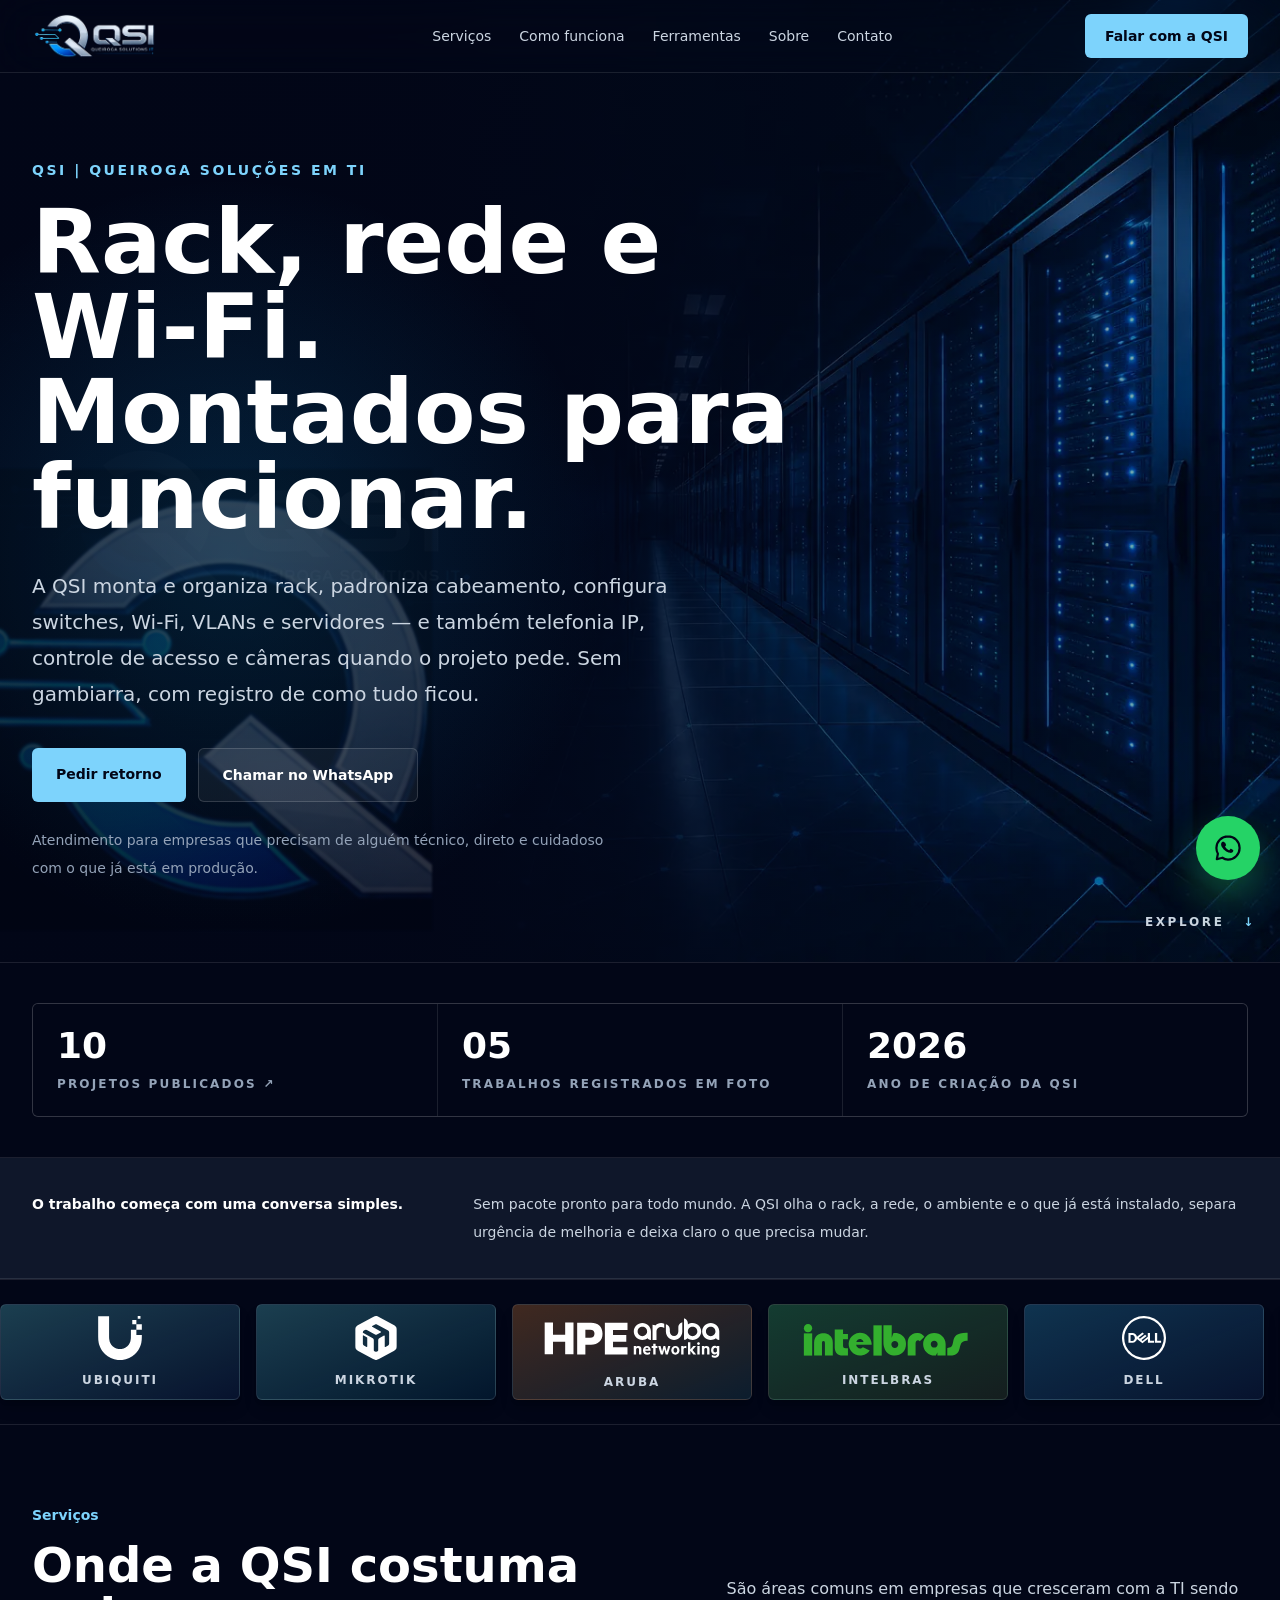
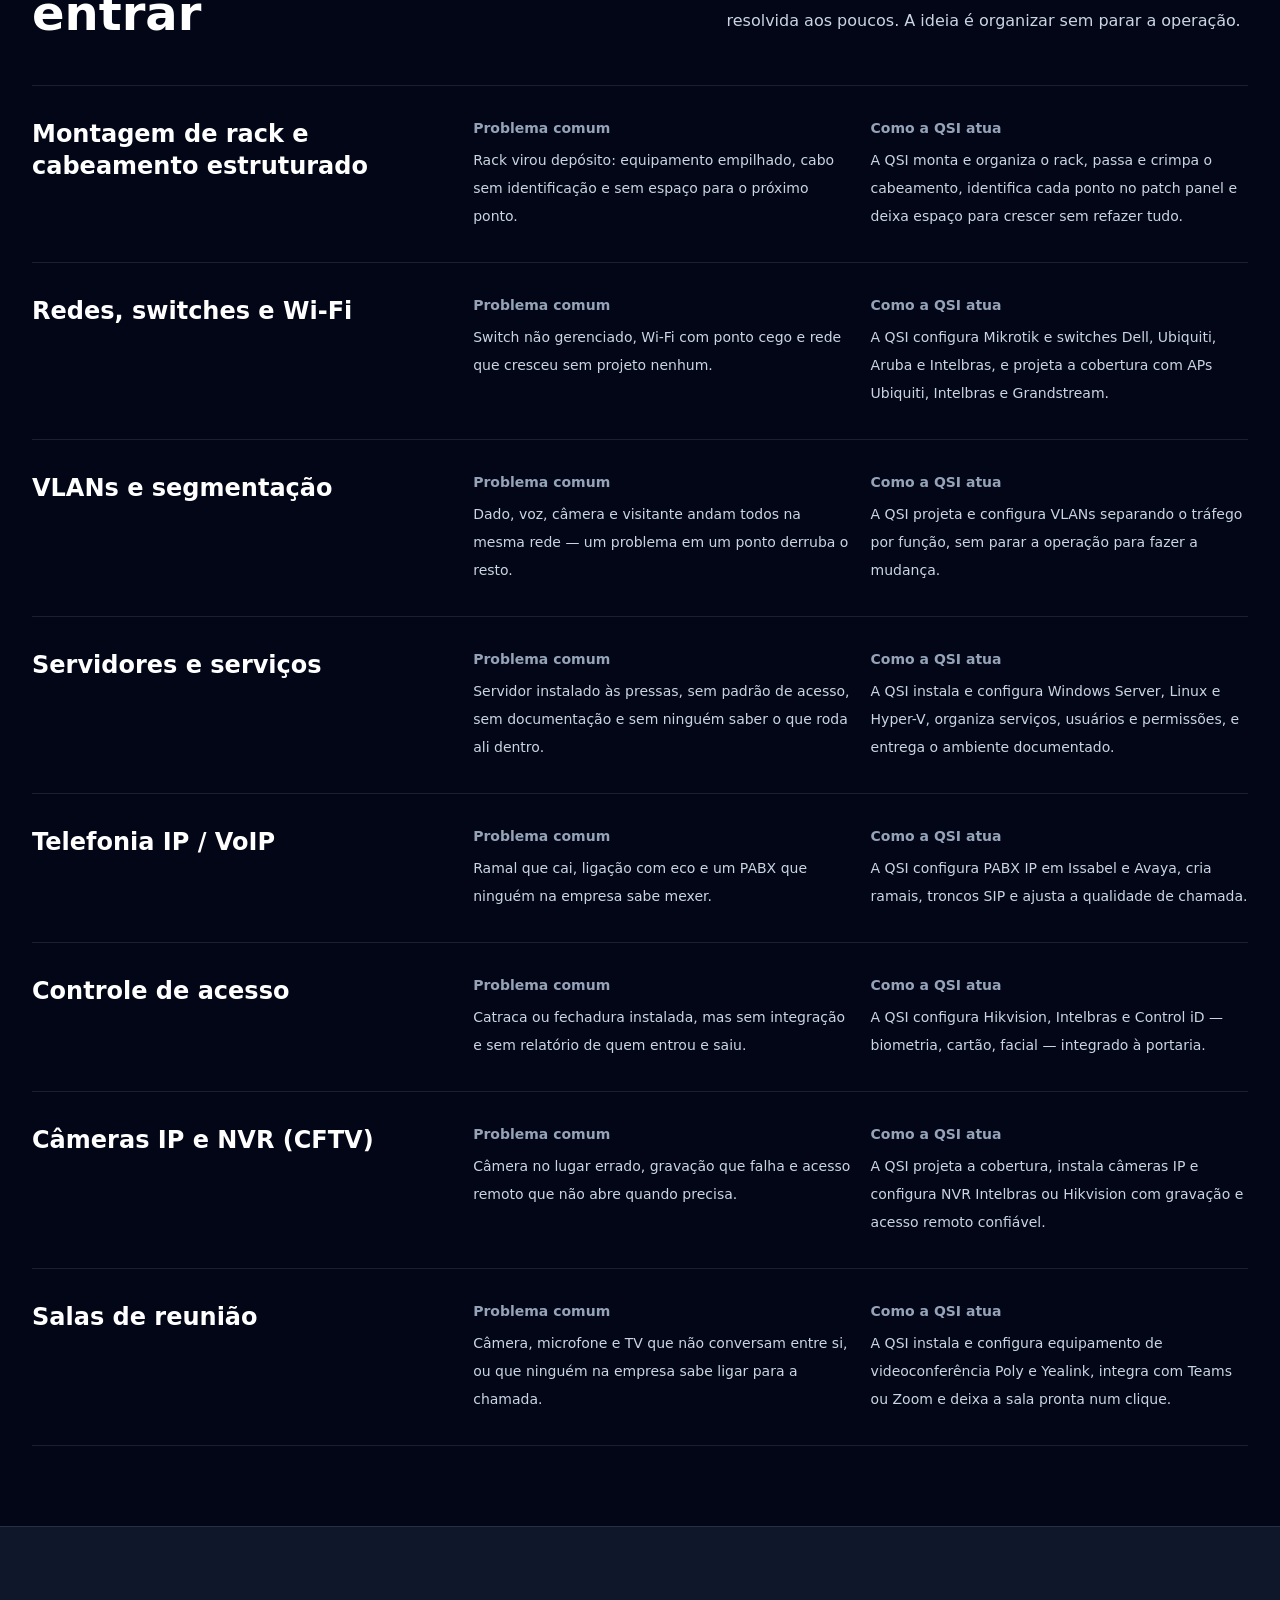
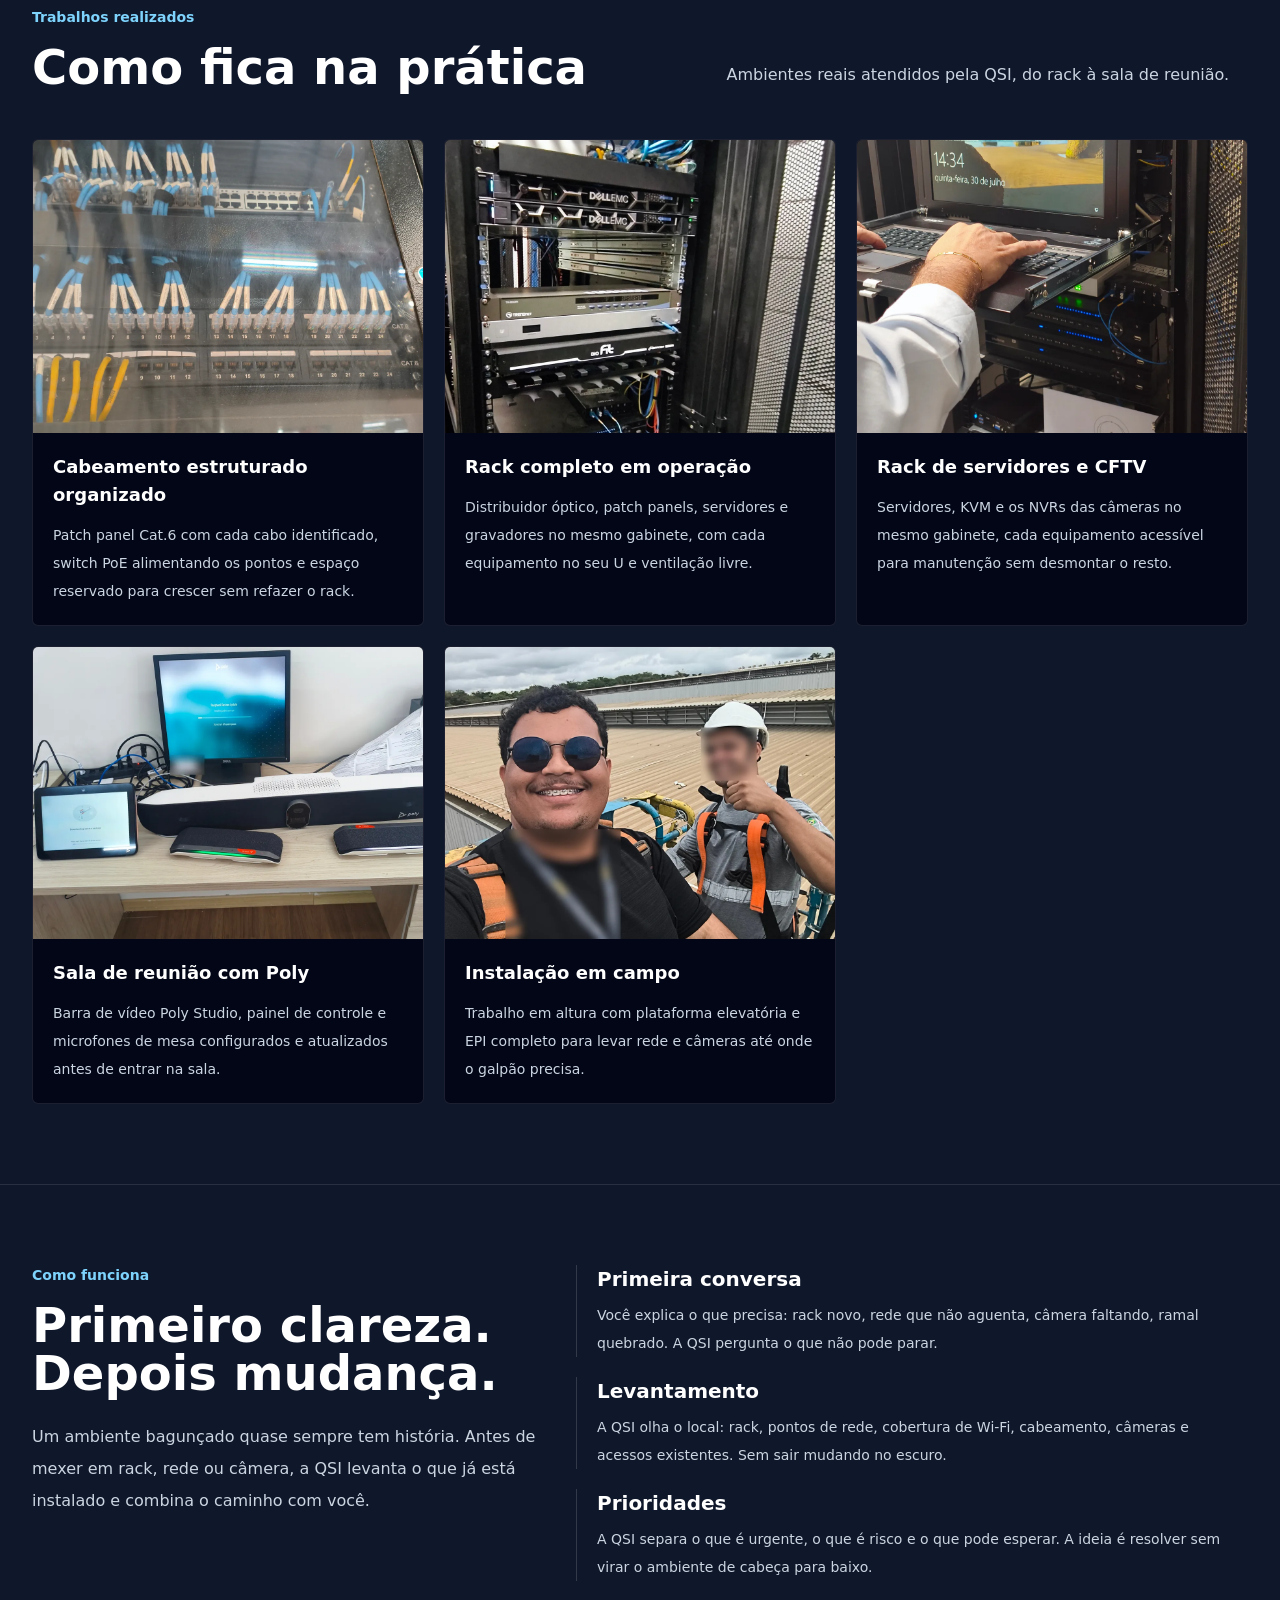
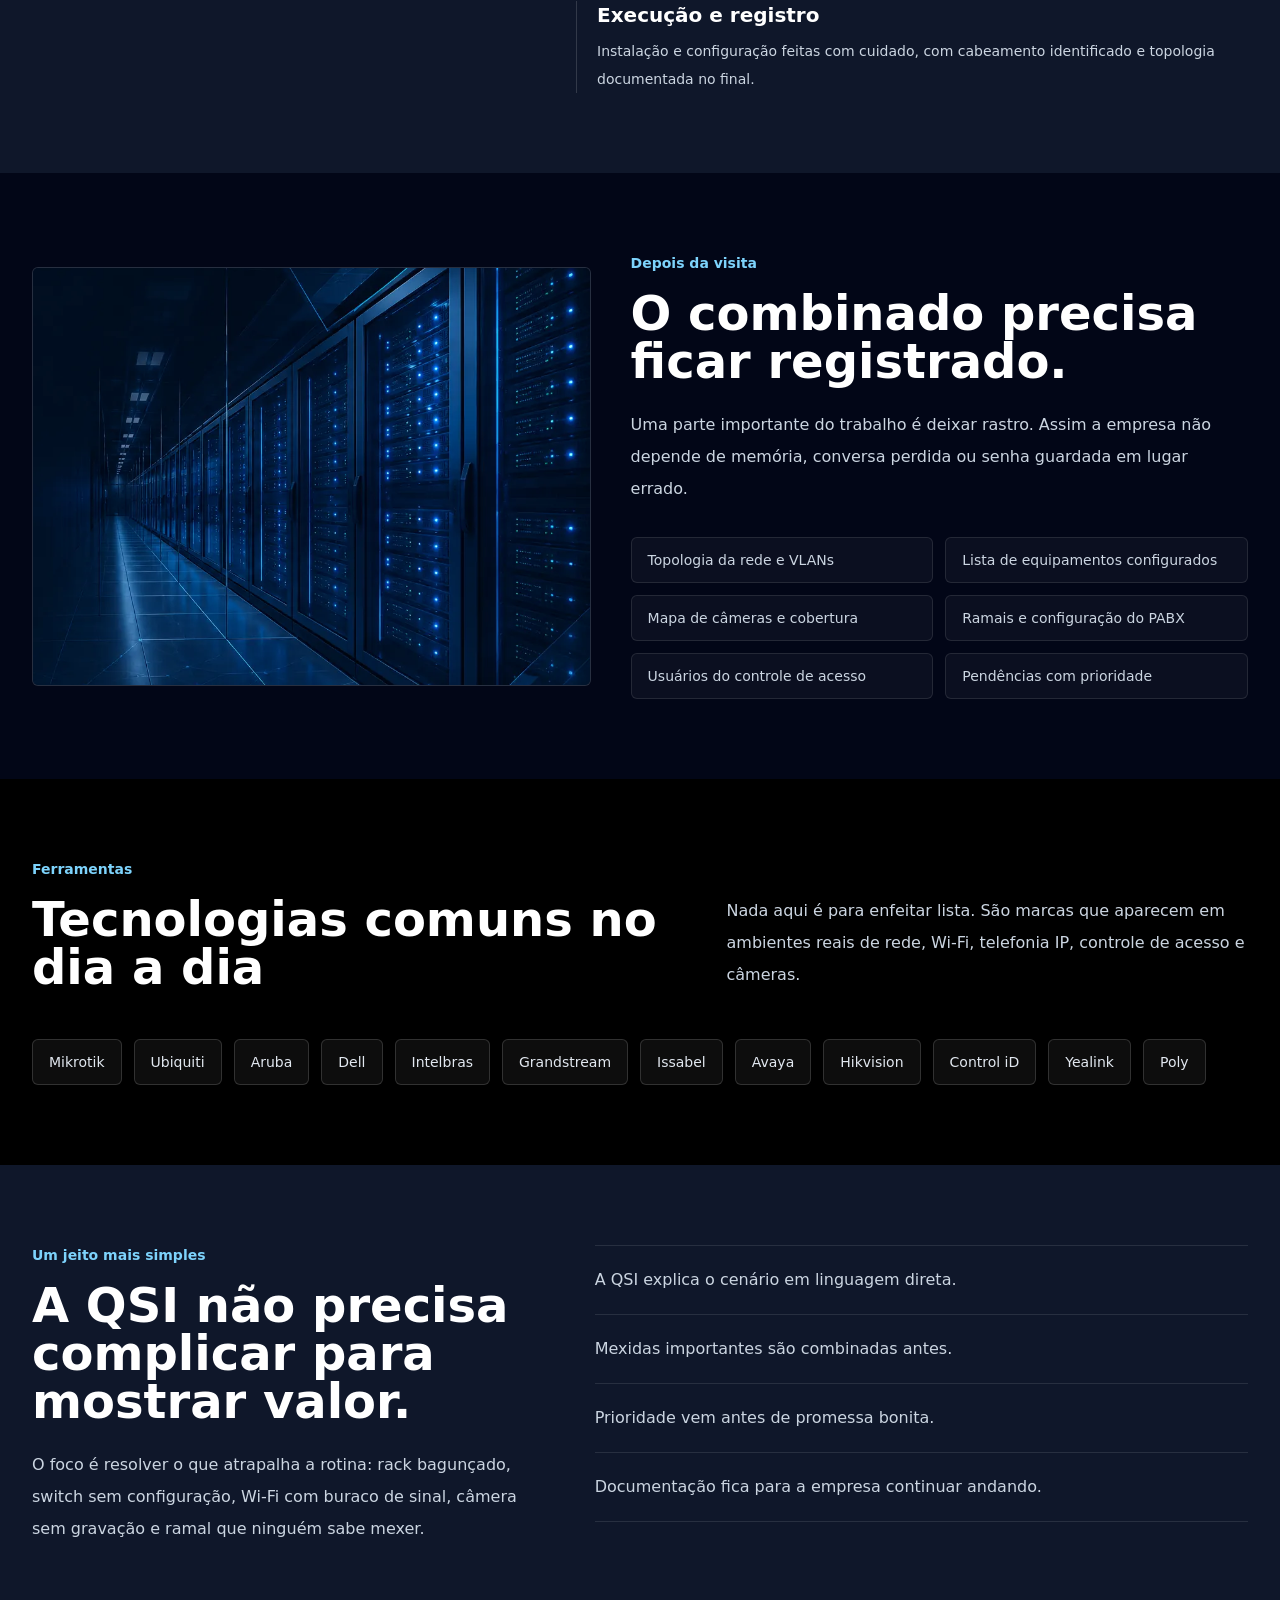
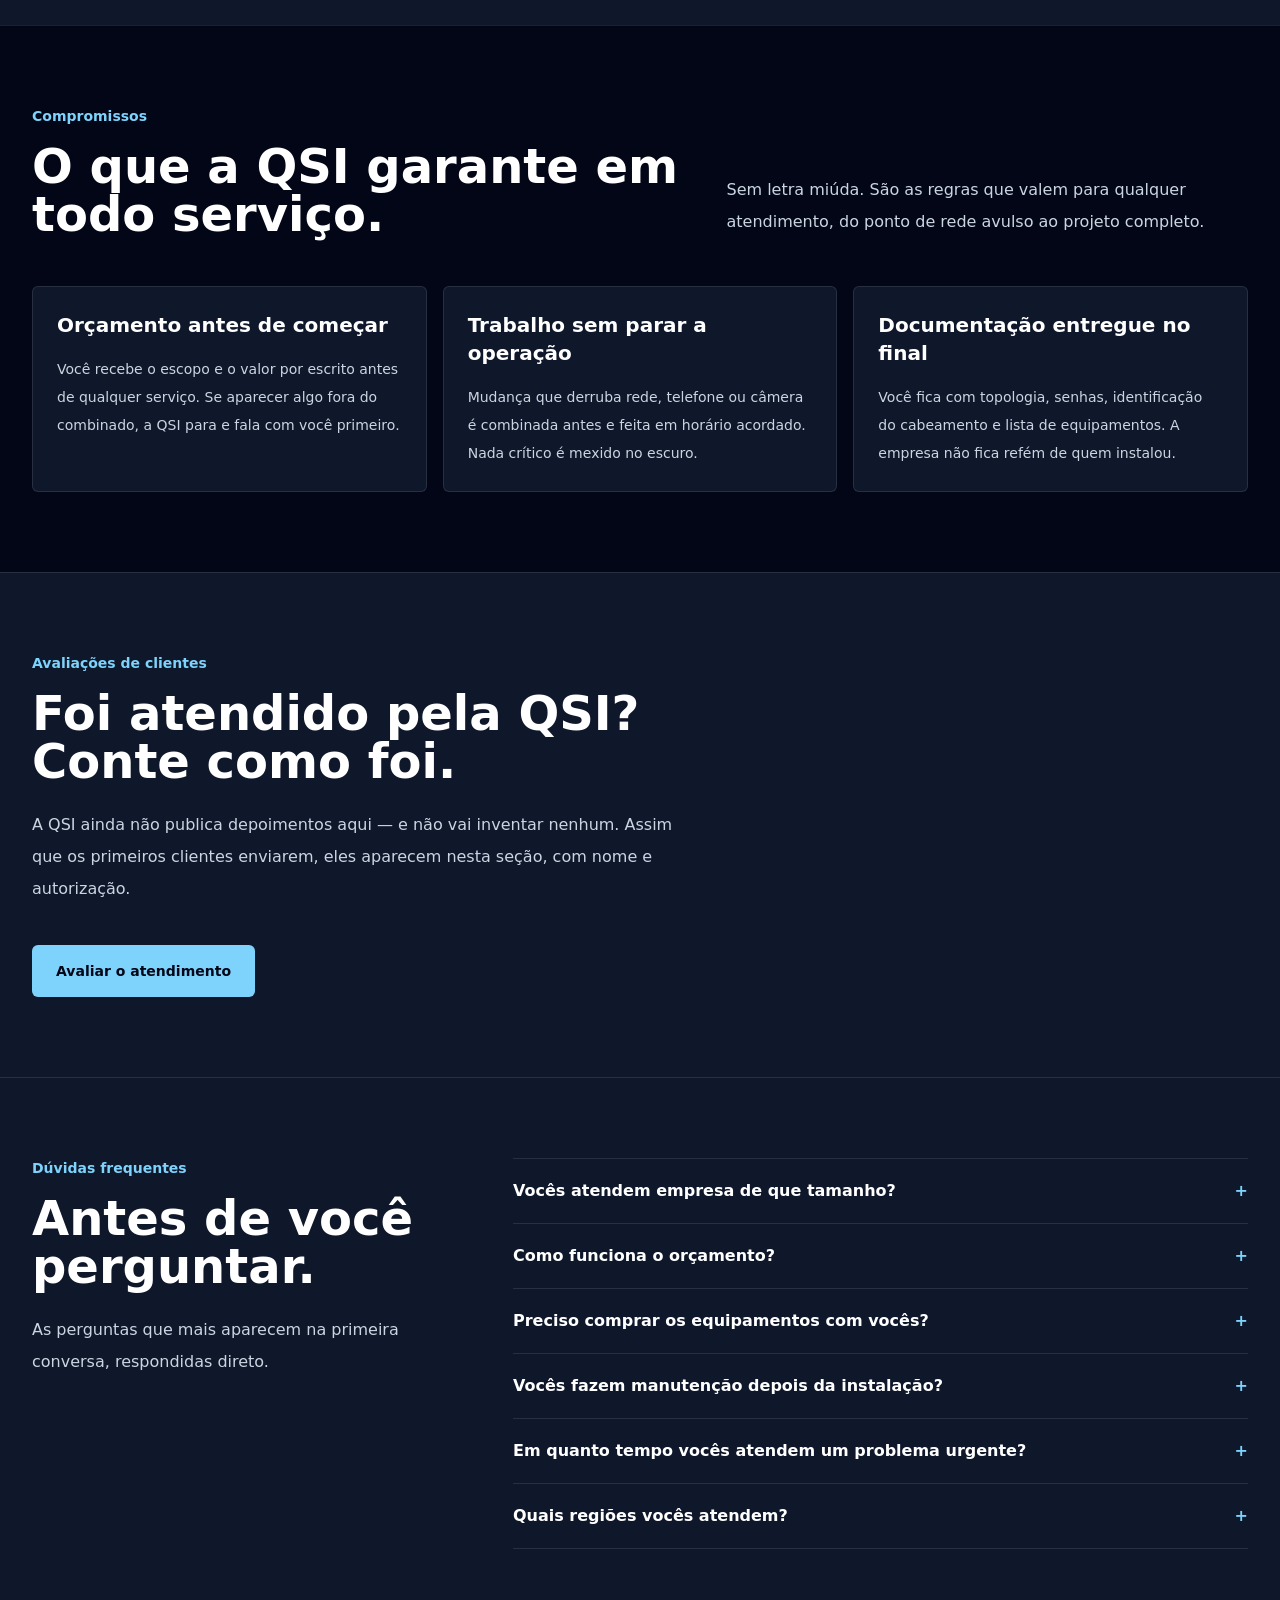
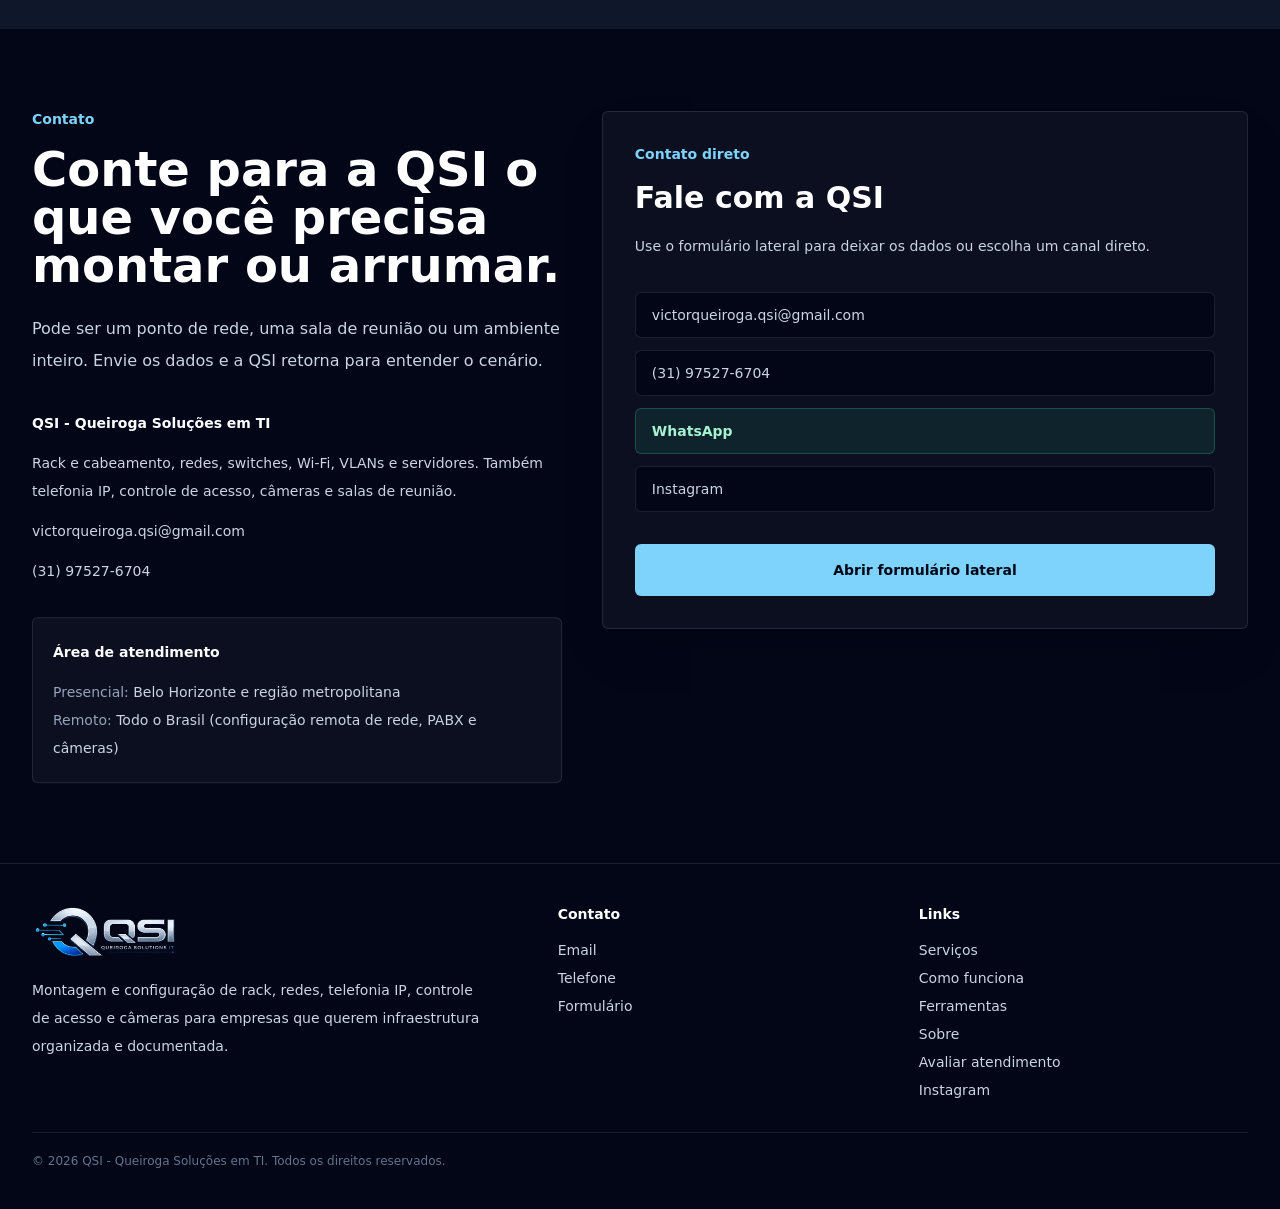
==== commit 5588cab0: "Atualiza Next.js para 15.5.28 e remove nodemailer sem uso Co-Authored-By: Claude Opus 5.5 <noreply@a" ====
--- a/index.html
+++ b/index.html
@@ -1 +1 @@
-<!DOCTYPE html><!--1F7ItjFcGoZ__9gfHcGlJ--><html lang="pt-BR"><head><meta charSet="utf-8"/><meta name="viewport" content="width=device-width, initial-scale=1"/><link rel="preload" as="image" href="/assets/qsi-logo-transparent.webp"/><link rel="preload" as="image" href="/assets/qsi-hero-spi.webp"/><link rel="preload" as="image" href="/assets/qsi-q-mark.webp"/><link rel="preload" as="image" href="/assets/brands/ubiquiti.svg"/><link rel="preload" as="image" href="/assets/brands/mikrotik.svg"/><link rel="preload" as="image" href="/assets/brands/aruba.svg"/><link rel="preload" as="image" href="/assets/brands/intelbras.svg"/><link rel="preload" as="image" href="/assets/brands/dell.svg"/><link rel="preload" as="image" href="/assets/brands/issabel.svg"/><link rel="preload" as="image" href="/assets/brands/yealink.svg"/><link rel="stylesheet" href="/_next/static/css/ce5e32db10b70e3d.css" data-precedence="next"/><link rel="preload" as="script" fetchPriority="low" href="/_next/static/chunks/webpack-1d8eb0fc8a2c6fcb.js"/><script src="/_next/static/chunks/acfafb44-8249079a6627ac92.js" async=""></script><script src="/_next/static/chunks/920-ceb030261207b4ae.js" async=""></script><script src="/_next/static/chunks/main-app-747148b4da2c9497.js" async=""></script><script src="/_next/static/chunks/151-fd55895e0e0da0a5.js" async=""></script><script src="/_next/static/chunks/app/layout-295a6f6464de5363.js" async=""></script><script src="/_next/static/chunks/318-f0725d6cb624e9a7.js" async=""></script><script src="/_next/static/chunks/app/page-3decac6452e5e0a6.js" async=""></script><meta name="theme-color" content="#020617"/><title>QSI - Queiroga Soluções em TI</title><meta name="description" content="Montagem de rack e cabeamento, switches, Wi-Fi, VLANs e servidores — mais telefonia IP, controle de acesso e câmeras. Infraestrutura organizada e configurada para funcionar."/><meta name="author" content="QSI - Queiroga Soluções em TI"/><meta name="keywords" content="Montagem de rack,Cabeamento estruturado,Infraestrutura de rede,Mikrotik,Ubiquiti,Switch gerenciável,VLAN,Wi-Fi corporativo,Configuração de servidores,Windows Server,Hyper-V,Telefonia IP,VoIP,Issabel,Avaya,Controle de acesso,Hikvision,Intelbras,Control iD,CFTV,Câmeras IP,NVR,Sala de reunião,Videoconferência,Poly,Belo Horizonte,Minas Gerais"/><meta name="creator" content="QSI - Queiroga Soluções em TI"/><meta name="publisher" content="QSI - Queiroga Soluções em TI"/><meta name="robots" content="index, follow"/><meta name="googlebot" content="index, follow, max-image-preview:large, max-snippet:-1"/><link rel="canonical" href="https://queirogasolution.com.br/"/><meta property="og:title" content="QSI - Queiroga Soluções em TI"/><meta property="og:description" content="Organização prática de rack e cabeamento, redes, switches, Wi-Fi, VLANs e servidores — e também telefonia IP, controle de acesso e câmeras."/><meta property="og:url" content="https://queirogasolution.com.br/"/><meta property="og:site_name" content="QSI - Queiroga Soluções em TI"/><meta property="og:locale" content="pt_BR"/><meta property="og:image" content="https://queirogasolution.com.br/assets/qsi-og.jpg"/><meta property="og:image:width" content="1200"/><meta property="og:image:height" content="630"/><meta property="og:image:alt" content="QSI - infraestrutura de rede, telefonia e câmeras"/><meta property="og:type" content="website"/><meta name="twitter:card" content="summary_large_image"/><meta name="twitter:title" content="QSI - Queiroga Soluções em TI"/><meta name="twitter:description" content="Montagem e configuração de rack, cabeamento, redes, Wi-Fi e servidores, sem gambiarra."/><meta name="twitter:image" content="https://queirogasolution.com.br/assets/qsi-og.jpg"/><link rel="icon" href="/favicon.ico" type="image/x-icon" sizes="16x16"/><link rel="icon" href="/icon.png?e62e3575fc99ab15" type="image/png" sizes="192x192"/><link rel="apple-touch-icon" href="/apple-icon.png?1be4ec331b343004" type="image/png" sizes="180x180"/><script src="/_next/static/chunks/polyfills-42372ed130431b0a.js" noModule=""></script></head><body><div hidden=""><!--$--><!--/$--></div><header class="fixed inset-x-0 top-0 z-50 border-b border-white/10 bg-slate-950/92 backdrop-blur-xl"><div class="mx-auto flex h-[72px] max-w-[1600px] items-center justify-between gap-4 px-5 lg:px-8"><a href="/" class="flex shrink-0 items-center" aria-label="QSI - página inicial"><img alt="QSI - Queiroga Soluções em TI" width="260" height="100" decoding="async" data-nimg="1" class="h-10 w-36 object-contain object-left sm:h-11 sm:w-40 lg:h-12 lg:w-52" style="color:transparent" src="/assets/qsi-logo-transparent.webp"/></a><nav class="hidden items-center gap-4 md:flex lg:gap-7"><a href="/servicos/" class="whitespace-nowrap text-sm font-medium text-slate-300 transition hover:text-white">Serviços</a><a href="/como-funciona/" class="whitespace-nowrap text-sm font-medium text-slate-300 transition hover:text-white">Como funciona</a><a href="/ferramentas/" class="whitespace-nowrap text-sm font-medium text-slate-300 transition hover:text-white">Ferramentas</a><a href="/sobre/" class="whitespace-nowrap text-sm font-medium text-slate-300 transition hover:text-white">Sobre</a><a href="/contato/" class="whitespace-nowrap text-sm font-medium text-slate-300 transition hover:text-white">Contato</a></nav><a href="/contato/" class="hidden shrink-0 whitespace-nowrap rounded-md bg-sky-300 px-4 py-2.5 text-sm font-semibold text-slate-950 transition hover:bg-white md:inline-flex lg:px-5 lg:py-3">Falar com a QSI</a><button type="button" class="rounded-md border border-white/15 px-4 py-2 text-sm font-semibold text-white md:hidden" aria-expanded="false">Menu</button></div></header><main class="overflow-hidden bg-slate-950 text-slate-100"><script type="application/ld+json">{"@context":"https://schema.org","@type":"LocalBusiness","@id":"https://queirogasolution.com.br/#business","name":"QSI - Queiroga Soluções em TI","description":"Montagem de rack e cabeamento, switches, Wi-Fi, VLANs e servidores — mais telefonia IP, controle de acesso e câmeras. Infraestrutura organizada e configurada para funcionar.","areaServed":[{"@type":"City","name":"Belo Horizonte"},{"@type":"State","name":"Minas Gerais"}],"address":{"@type":"PostalAddress","addressLocality":"Belo Horizonte","addressRegion":"MG","addressCountry":"BR"},"knowsAbout":["Montagem de rack e cabeamento estruturado","Redes, switches e Wi-Fi","VLANs e segmentação","Servidores e serviços","Telefonia IP","Controle de acesso","Câmeras IP e NVR","Salas de reunião"],"url":"https://queirogasolution.com.br","image":"https://queirogasolution.com.br/assets/qsi-og.jpg","email":"victorqueiroga.qsi@gmail.com","telephone":"(31) 97527-6704","priceRange":"$$","sameAs":["https://www.instagram.com/queiroga_solutions_it?igsh=ZDJmYmFrMWUxdTM="]}</script><script type="application/ld+json">{"@context":"https://schema.org","@type":"FAQPage","mainEntity":[{"@type":"Question","name":"Vocês atendem empresa de que tamanho?","acceptedAnswer":{"@type":"Answer","text":"Do consultório e da loja com um rack pequeno até galpão e escritório com dezenas de pontos de rede. O que muda é o tamanho do projeto, não a forma de trabalhar."}},{"@type":"Question","name":"Como funciona o orçamento?","acceptedAnswer":{"@type":"Answer","text":"A primeira conversa e o levantamento inicial não têm custo. Depois de ver o que existe, a QSI manda o escopo e o valor por escrito. Só começa depois do seu aceite."}},{"@type":"Question","name":"Preciso comprar os equipamentos com vocês?","acceptedAnswer":{"@type":"Answer","text":"Não. A QSI trabalha com o que você já tem ou indica o que faz sentido comprar, com a especificação certa. Você compra de quem quiser."}},{"@type":"Question","name":"Vocês fazem manutenção depois da instalação?","acceptedAnswer":{"@type":"Answer","text":"Sim. Dá para contratar atendimento pontual quando der problema ou uma rotina mensal de acompanhamento, com prioridade de resposta."}},{"@type":"Question","name":"Em quanto tempo vocês atendem um problema urgente?","acceptedAnswer":{"@type":"Answer","text":"Rede parada, telefone mudo ou câmera fora do ar entram como urgência. O retorno é no mesmo dia útil, com atendimento remoto imediato quando o problema permite."}},{"@type":"Question","name":"Quais regiões vocês atendem?","acceptedAnswer":{"@type":"Answer","text":"Belo Horizonte e região metropolitana para serviço presencial. Configuração remota de rede, PABX e câmeras pode ser feita para qualquer lugar do país."}}]}</script><section id="inicio" class="relative min-h-screen overflow-hidden border-b border-white/10 bg-slate-950 pt-20"><img alt="Corredor de datacenter com racks iluminados em azul" decoding="async" data-nimg="fill" class="object-cover object-center opacity-95" style="position:absolute;height:100%;width:100%;left:0;top:0;right:0;bottom:0;color:transparent" src="/assets/qsi-hero-spi.webp"/><div class="absolute inset-0 bg-[linear-gradient(180deg,rgba(2,6,23,0.93)_0%,rgba(2,6,23,0.82)_55%,rgba(2,6,23,0.95)_100%)] lg:bg-[linear-gradient(90deg,rgba(2,6,23,0.99)_0%,rgba(2,6,23,0.96)_34%,rgba(2,6,23,0.62)_62%,rgba(2,6,23,0.18)_100%)]"></div><div class="absolute inset-0 bg-[radial-gradient(circle_at_18%_58%,rgba(14,165,233,0.18),transparent_32%)]"></div><img alt="" aria-hidden="true" width="625" height="530" decoding="async" data-nimg="1" class="pointer-events-none absolute -left-28 bottom-8 hidden w-[34rem] max-w-none opacity-[0.16] blur-[1px] saturate-150 lg:block" style="color:transparent" src="/assets/qsi-q-mark.webp"/><div class="relative mx-auto flex min-h-[calc(100vh-5rem)] max-w-[1600px] items-center px-5 py-20 lg:px-8"><div class="max-w-3xl"><p class="mb-5 text-sm font-semibold uppercase tracking-[0.18em] text-sky-300">QSI | Queiroga Soluções em TI</p><h1 class="max-w-5xl text-[clamp(2.5rem,7vw,6.8rem)] font-semibold leading-[1.05] tracking-normal text-white sm:leading-[0.95]">Rack, rede e Wi-Fi. Montados para funcionar.</h1><p class="mt-7 max-w-2xl text-lg leading-8 text-slate-300 sm:text-xl sm:leading-9">A QSI monta e organiza rack, padroniza cabeamento, configura switches, Wi-Fi, VLANs e servidores — e também telefonia IP, controle de acesso e câmeras quando o projeto pede. Sem gambiarra, com registro de como tudo ficou.</p><div class="mt-9 flex flex-col gap-3 sm:flex-row"><a href="/contato/" class="inline-flex justify-center rounded-md bg-sky-300 px-6 py-4 text-sm font-semibold text-slate-950 transition hover:bg-white">Pedir retorno</a><button type="button" data-qsi-whatsapp-popup="true" class="inline-flex justify-center rounded-md border border-white/15 bg-white/5 px-6 py-4 text-sm font-semibold text-white transition hover:border-emerald-400 hover:text-emerald-200">Chamar no WhatsApp</button></div><p class="mt-6 max-w-xl text-sm leading-7 text-slate-400">Atendimento para empresas que precisam de alguém técnico, direto e cuidadoso com o que já está em produção.</p></div></div><div class="absolute bottom-8 right-6 hidden text-xs font-semibold uppercase tracking-[0.22em] text-slate-300 lg:block">Explore <span class="ml-3 text-sky-300">↓</span></div></section><section class="border-b border-white/10 bg-slate-950 px-5 py-10 lg:px-8" aria-label="Números da QSI"><dl class="mx-auto grid max-w-[1600px] gap-px overflow-hidden rounded-md border border-white/10 bg-white/10 sm:grid-cols-3"><div class="flex flex-col bg-slate-950 p-6"><dt class="order-2 mt-3 text-xs font-semibold uppercase tracking-[0.18em] text-slate-400"><a class="transition hover:text-sky-300" href="https://github.com/VictorQueirogaToledo/apresentacoes" target="_blank" rel="noreferrer">Projetos publicados<!-- --> ↗</a></dt><dd class="text-4xl font-semibold leading-none text-white">10</dd></div><div class="flex flex-col bg-slate-950 p-6"><dt class="order-2 mt-3 text-xs font-semibold uppercase tracking-[0.18em] text-slate-400">Trabalhos registrados em foto</dt><dd class="text-4xl font-semibold leading-none text-white">05</dd></div><div class="flex flex-col bg-slate-950 p-6"><dt class="order-2 mt-3 text-xs font-semibold uppercase tracking-[0.18em] text-slate-400">Ano de criação da QSI</dt><dd class="text-4xl font-semibold leading-none text-white">2026</dd></div></dl></section><section class="border-b border-white/10 bg-slate-900 px-5 py-8 lg:px-8"><div class="mx-auto grid max-w-[1600px] gap-6 text-sm leading-7 text-slate-300 lg:grid-cols-[0.7fr_1.3fr]"><p class="font-semibold text-white">O trabalho começa com uma conversa simples.</p><p>Sem pacote pronto para todo mundo. A QSI olha o rack, a rede, o ambiente e o que já está instalado, separa urgência de melhoria e deixa claro o que precisa mudar.</p></div></section><div class="overflow-hidden border-y border-white/10 bg-slate-950 py-6"><div class="brand-marquee flex w-max gap-4"><div class="flex h-24 min-w-60 flex-col items-center justify-center gap-3 rounded-md border border-white/10 bg-gradient-to-br from-cyan-300/25 to-blue-500/10 px-7 shadow-lg shadow-black/20"><img src="/assets/brands/ubiquiti.svg" alt="Logo Ubiquiti" class="object-contain h-11 w-36"/><span class="text-xs font-semibold uppercase tracking-[0.16em] text-slate-300">Ubiquiti</span></div><div class="flex h-24 min-w-60 flex-col items-center justify-center gap-3 rounded-md border border-white/10 bg-gradient-to-br from-cyan-300/25 to-sky-500/10 px-7 shadow-lg shadow-black/20"><img src="/assets/brands/mikrotik.svg" alt="Logo MikroTik" class="object-contain h-11 w-36"/><span class="text-xs font-semibold uppercase tracking-[0.16em] text-slate-300">MikroTik</span></div><div class="flex h-24 min-w-60 flex-col items-center justify-center gap-3 rounded-md border border-white/10 bg-gradient-to-br from-orange-400/25 to-cyan-300/10 px-7 shadow-lg shadow-black/20"><img src="/assets/brands/aruba.svg" alt="Logo Aruba" class="object-contain h-12 w-44 brightness-0 invert"/><span class="text-xs font-semibold uppercase tracking-[0.16em] text-slate-300">Aruba</span></div><div class="flex h-24 min-w-60 flex-col items-center justify-center gap-3 rounded-md border border-white/10 bg-gradient-to-br from-green-400/25 to-lime-300/10 px-7 shadow-lg shadow-black/20"><img src="/assets/brands/intelbras.svg" alt="Logo Intelbras" class="object-contain h-11 w-44"/><span class="text-xs font-semibold uppercase tracking-[0.16em] text-slate-300">Intelbras</span></div><div class="flex h-24 min-w-60 flex-col items-center justify-center gap-3 rounded-md border border-white/10 bg-gradient-to-br from-sky-400/25 to-blue-500/10 px-7 shadow-lg shadow-black/20"><img src="/assets/brands/dell.svg" alt="Logo Dell" class="object-contain h-11 w-32"/><span class="text-xs font-semibold uppercase tracking-[0.16em] text-slate-300">Dell</span></div><div class="flex h-24 min-w-60 flex-col items-center justify-center gap-3 rounded-md border border-white/10 bg-gradient-to-br from-violet-400/25 to-fuchsia-300/10 px-7 shadow-lg shadow-black/20"><img src="/assets/brands/issabel.svg" alt="Logo Issabel" class="object-contain h-12 w-32"/><span class="text-xs font-semibold uppercase tracking-[0.16em] text-slate-300">Issabel</span></div><div class="flex h-24 min-w-60 flex-col items-center justify-center gap-3 rounded-md border border-white/10 bg-gradient-to-br from-emerald-400/25 to-teal-500/10 px-7 shadow-lg shadow-black/20"><img src="/assets/brands/yealink.svg" alt="Logo Yealink" class="object-contain h-11 w-44 brightness-0 invert"/><span class="text-xs font-semibold uppercase tracking-[0.16em] text-slate-300">Yealink</span></div><div class="flex h-24 min-w-60 flex-col items-center justify-center gap-3 rounded-md border border-white/10 bg-gradient-to-br from-cyan-300/25 to-blue-500/10 px-7 shadow-lg shadow-black/20"><img src="/assets/brands/ubiquiti.svg" alt="Logo Ubiquiti" class="object-contain h-11 w-36"/><span class="text-xs font-semibold uppercase tracking-[0.16em] text-slate-300">Ubiquiti</span></div><div class="flex h-24 min-w-60 flex-col items-center justify-center gap-3 rounded-md border border-white/10 bg-gradient-to-br from-cyan-300/25 to-sky-500/10 px-7 shadow-lg shadow-black/20"><img src="/assets/brands/mikrotik.svg" alt="Logo MikroTik" class="object-contain h-11 w-36"/><span class="text-xs font-semibold uppercase tracking-[0.16em] text-slate-300">MikroTik</span></div><div class="flex h-24 min-w-60 flex-col items-center justify-center gap-3 rounded-md border border-white/10 bg-gradient-to-br from-orange-400/25 to-cyan-300/10 px-7 shadow-lg shadow-black/20"><img src="/assets/brands/aruba.svg" alt="Logo Aruba" class="object-contain h-12 w-44 brightness-0 invert"/><span class="text-xs font-semibold uppercase tracking-[0.16em] text-slate-300">Aruba</span></div><div class="flex h-24 min-w-60 flex-col items-center justify-center gap-3 rounded-md border border-white/10 bg-gradient-to-br from-green-400/25 to-lime-300/10 px-7 shadow-lg shadow-black/20"><img src="/assets/brands/intelbras.svg" alt="Logo Intelbras" class="object-contain h-11 w-44"/><span class="text-xs font-semibold uppercase tracking-[0.16em] text-slate-300">Intelbras</span></div><div class="flex h-24 min-w-60 flex-col items-center justify-center gap-3 rounded-md border border-white/10 bg-gradient-to-br from-sky-400/25 to-blue-500/10 px-7 shadow-lg shadow-black/20"><img src="/assets/brands/dell.svg" alt="Logo Dell" class="object-contain h-11 w-32"/><span class="text-xs font-semibold uppercase tracking-[0.16em] text-slate-300">Dell</span></div><div class="flex h-24 min-w-60 flex-col items-center justify-center gap-3 rounded-md border border-white/10 bg-gradient-to-br from-violet-400/25 to-fuchsia-300/10 px-7 shadow-lg shadow-black/20"><img src="/assets/brands/issabel.svg" alt="Logo Issabel" class="object-contain h-12 w-32"/><span class="text-xs font-semibold uppercase tracking-[0.16em] text-slate-300">Issabel</span></div><div class="flex h-24 min-w-60 flex-col items-center justify-center gap-3 rounded-md border border-white/10 bg-gradient-to-br from-emerald-400/25 to-teal-500/10 px-7 shadow-lg shadow-black/20"><img src="/assets/brands/yealink.svg" alt="Logo Yealink" class="object-contain h-11 w-44 brightness-0 invert"/><span class="text-xs font-semibold uppercase tracking-[0.16em] text-slate-300">Yealink</span></div></div></div><section id="servicos" class="mx-auto max-w-[1600px] px-5 py-20 lg:px-8"><div style="opacity:0;transform:translateY(28px)"><div class="mb-12 grid gap-6 lg:grid-cols-[0.9fr_0.7fr] lg:items-end"><div><p class="mb-4 text-sm font-semibold text-sky-300">Serviços</p><h2 class="text-4xl font-semibold leading-tight text-white sm:text-5xl">Onde a QSI costuma entrar</h2></div><p class="text-base leading-8 text-slate-300">São áreas comuns em empresas que cresceram com a TI sendo resolvida aos poucos. A ideia é organizar sem parar a operação.</p></div></div><div class="divide-y divide-white/10 border-y border-white/10"><div style="opacity:0;transform:translateY(28px)"><article class="grid gap-6 py-8 lg:grid-cols-[0.35fr_0.65fr]"><div><h3 class="text-2xl font-semibold text-white">Montagem de rack e cabeamento estruturado</h3></div><div class="grid gap-5 sm:grid-cols-2"><div><p class="text-sm font-semibold text-slate-400">Problema comum</p><p class="mt-2 text-sm leading-7 text-slate-300">Rack virou depósito: equipamento empilhado, cabo sem identificação e sem espaço para o próximo ponto.</p></div><div><p class="text-sm font-semibold text-slate-400">Como a QSI atua</p><p class="mt-2 text-sm leading-7 text-slate-300">A QSI monta e organiza o rack, passa e crimpa o cabeamento, identifica cada ponto no patch panel e deixa espaço para crescer sem refazer tudo.</p></div></div></article></div><div style="opacity:0;transform:translateY(28px)"><article class="grid gap-6 py-8 lg:grid-cols-[0.35fr_0.65fr]"><div><h3 class="text-2xl font-semibold text-white">Redes, switches e Wi-Fi</h3></div><div class="grid gap-5 sm:grid-cols-2"><div><p class="text-sm font-semibold text-slate-400">Problema comum</p><p class="mt-2 text-sm leading-7 text-slate-300">Switch não gerenciado, Wi-Fi com ponto cego e rede que cresceu sem projeto nenhum.</p></div><div><p class="text-sm font-semibold text-slate-400">Como a QSI atua</p><p class="mt-2 text-sm leading-7 text-slate-300">A QSI configura Mikrotik e switches Dell, Ubiquiti, Aruba e Intelbras, e projeta a cobertura com APs Ubiquiti, Intelbras e Grandstream.</p></div></div></article></div><div style="opacity:0;transform:translateY(28px)"><article class="grid gap-6 py-8 lg:grid-cols-[0.35fr_0.65fr]"><div><h3 class="text-2xl font-semibold text-white">VLANs e segmentação</h3></div><div class="grid gap-5 sm:grid-cols-2"><div><p class="text-sm font-semibold text-slate-400">Problema comum</p><p class="mt-2 text-sm leading-7 text-slate-300">Dado, voz, câmera e visitante andam todos na mesma rede — um problema em um ponto derruba o resto.</p></div><div><p class="text-sm font-semibold text-slate-400">Como a QSI atua</p><p class="mt-2 text-sm leading-7 text-slate-300">A QSI projeta e configura VLANs separando o tráfego por função, sem parar a operação para fazer a mudança.</p></div></div></article></div><div style="opacity:0;transform:translateY(28px)"><article class="grid gap-6 py-8 lg:grid-cols-[0.35fr_0.65fr]"><div><h3 class="text-2xl font-semibold text-white">Servidores e serviços</h3></div><div class="grid gap-5 sm:grid-cols-2"><div><p class="text-sm font-semibold text-slate-400">Problema comum</p><p class="mt-2 text-sm leading-7 text-slate-300">Servidor instalado às pressas, sem padrão de acesso, sem documentação e sem ninguém saber o que roda ali dentro.</p></div><div><p class="text-sm font-semibold text-slate-400">Como a QSI atua</p><p class="mt-2 text-sm leading-7 text-slate-300">A QSI instala e configura Windows Server, Linux e Hyper-V, organiza serviços, usuários e permissões, e entrega o ambiente documentado.</p></div></div></article></div><div style="opacity:0;transform:translateY(28px)"><article class="grid gap-6 py-8 lg:grid-cols-[0.35fr_0.65fr]"><div><h3 class="text-2xl font-semibold text-white">Telefonia IP / VoIP</h3></div><div class="grid gap-5 sm:grid-cols-2"><div><p class="text-sm font-semibold text-slate-400">Problema comum</p><p class="mt-2 text-sm leading-7 text-slate-300">Ramal que cai, ligação com eco e um PABX que ninguém na empresa sabe mexer.</p></div><div><p class="text-sm font-semibold text-slate-400">Como a QSI atua</p><p class="mt-2 text-sm leading-7 text-slate-300">A QSI configura PABX IP em Issabel e Avaya, cria ramais, troncos SIP e ajusta a qualidade de chamada.</p></div></div></article></div><div style="opacity:0;transform:translateY(28px)"><article class="grid gap-6 py-8 lg:grid-cols-[0.35fr_0.65fr]"><div><h3 class="text-2xl font-semibold text-white">Controle de acesso</h3></div><div class="grid gap-5 sm:grid-cols-2"><div><p class="text-sm font-semibold text-slate-400">Problema comum</p><p class="mt-2 text-sm leading-7 text-slate-300">Catraca ou fechadura instalada, mas sem integração e sem relatório de quem entrou e saiu.</p></div><div><p class="text-sm font-semibold text-slate-400">Como a QSI atua</p><p class="mt-2 text-sm leading-7 text-slate-300">A QSI configura Hikvision, Intelbras e Control iD — biometria, cartão, facial — integrado à portaria.</p></div></div></article></div><div style="opacity:0;transform:translateY(28px)"><article class="grid gap-6 py-8 lg:grid-cols-[0.35fr_0.65fr]"><div><h3 class="text-2xl font-semibold text-white">Câmeras IP e NVR (CFTV)</h3></div><div class="grid gap-5 sm:grid-cols-2"><div><p class="text-sm font-semibold text-slate-400">Problema comum</p><p class="mt-2 text-sm leading-7 text-slate-300">Câmera no lugar errado, gravação que falha e acesso remoto que não abre quando precisa.</p></div><div><p class="text-sm font-semibold text-slate-400">Como a QSI atua</p><p class="mt-2 text-sm leading-7 text-slate-300">A QSI projeta a cobertura, instala câmeras IP e configura NVR Intelbras ou Hikvision com gravação e acesso remoto confiável.</p></div></div></article></div><div style="opacity:0;transform:translateY(28px)"><article class="grid gap-6 py-8 lg:grid-cols-[0.35fr_0.65fr]"><div><h3 class="text-2xl font-semibold text-white">Salas de reunião</h3></div><div class="grid gap-5 sm:grid-cols-2"><div><p class="text-sm font-semibold text-slate-400">Problema comum</p><p class="mt-2 text-sm leading-7 text-slate-300">Câmera, microfone e TV que não conversam entre si, ou que ninguém na empresa sabe ligar para a chamada.</p></div><div><p class="text-sm font-semibold text-slate-400">Como a QSI atua</p><p class="mt-2 text-sm leading-7 text-slate-300">A QSI instala e configura equipamento de videoconferência Poly e Yealink, integra com Teams ou Zoom e deixa a sala pronta num clique.</p></div></div></article></div></div></section><section id="trabalhos" class="border-y border-white/10 bg-slate-900 px-5 py-20 lg:px-8"><div class="mx-auto max-w-[1600px]"><div style="opacity:0;transform:translateY(28px)"><div class="mb-12 grid gap-6 lg:grid-cols-[0.9fr_0.7fr] lg:items-end"><div><p class="mb-4 text-sm font-semibold text-sky-300">Trabalhos realizados</p><h2 class="text-4xl font-semibold leading-tight text-white sm:text-5xl">Como fica na prática</h2></div><p class="text-base leading-8 text-slate-300">Ambientes reais atendidos pela QSI, do rack à sala de reunião.</p></div></div><div class="grid gap-5 sm:grid-cols-2 lg:grid-cols-3"><div style="opacity:0;transform:translateY(28px)"><article class="h-full overflow-hidden rounded-md border border-white/10 bg-slate-950"><div class="relative aspect-[4/3]"><img alt="Rack com patch panel Cat.6, cabos azuis identificados e switch PoE" loading="lazy" decoding="async" data-nimg="fill" class="object-cover" style="position:absolute;height:100%;width:100%;left:0;top:0;right:0;bottom:0;color:transparent" src="/assets/trabalhos/rack-cabeamento.webp"/></div><div class="p-5"><h3 class="text-lg font-semibold text-white">Cabeamento estruturado organizado</h3><p class="mt-3 text-sm leading-7 text-slate-300">Patch panel Cat.6 com cada cabo identificado, switch PoE alimentando os pontos e espaço reservado para crescer sem refazer o rack.</p></div></article></div><div style="opacity:0;transform:translateY(28px)"><article class="h-full overflow-hidden rounded-md border border-white/10 bg-slate-950"><div class="relative aspect-[4/3]"><img alt="Rack equipado com distribuidor óptico, patch panels e servidores" loading="lazy" decoding="async" data-nimg="fill" class="object-cover" style="position:absolute;height:100%;width:100%;left:0;top:0;right:0;bottom:0;color:transparent" src="/assets/trabalhos/rack-completo.webp"/></div><div class="p-5"><h3 class="text-lg font-semibold text-white">Rack completo em operação</h3><p class="mt-3 text-sm leading-7 text-slate-300">Distribuidor óptico, patch panels, servidores e gravadores no mesmo gabinete, com cada equipamento no seu U e ventilação livre.</p></div></article></div><div style="opacity:0;transform:translateY(28px)"><article class="h-full overflow-hidden rounded-md border border-white/10 bg-slate-950"><div class="relative aspect-[4/3]"><img alt="Rack com servidores, gaveta KVM e NVRs de câmeras em operação" loading="lazy" decoding="async" data-nimg="fill" class="object-cover" style="position:absolute;height:100%;width:100%;left:0;top:0;right:0;bottom:0;color:transparent" src="/assets/trabalhos/rack-servidores-cftv.webp"/></div><div class="p-5"><h3 class="text-lg font-semibold text-white">Rack de servidores e CFTV</h3><p class="mt-3 text-sm leading-7 text-slate-300">Servidores, KVM e os NVRs das câmeras no mesmo gabinete, cada equipamento acessível para manutenção sem desmontar o resto.</p></div></article></div><div style="opacity:0;transform:translateY(28px)"><article class="h-full overflow-hidden rounded-md border border-white/10 bg-slate-950"><div class="relative aspect-[4/3]"><img alt="Barra de videoconferência Poly Studio, tablet de controle e microfones Poly Sync" loading="lazy" decoding="async" data-nimg="fill" class="object-cover" style="position:absolute;height:100%;width:100%;left:0;top:0;right:0;bottom:0;color:transparent" src="/assets/trabalhos/sala-reuniao-poly.webp"/></div><div class="p-5"><h3 class="text-lg font-semibold text-white">Sala de reunião com Poly</h3><p class="mt-3 text-sm leading-7 text-slate-300">Barra de vídeo Poly Studio, painel de controle e microfones de mesa configurados e atualizados antes de entrar na sala.</p></div></article></div><div style="opacity:0;transform:translateY(28px)"><article class="h-full overflow-hidden rounded-md border border-white/10 bg-slate-950"><div class="relative aspect-[4/3]"><img alt="Técnicos em plataforma elevatória sobre a cobertura de um galpão" loading="lazy" decoding="async" data-nimg="fill" class="object-cover" style="position:absolute;height:100%;width:100%;left:0;top:0;right:0;bottom:0;color:transparent" src="/assets/trabalhos/equipe-campo.webp"/></div><div class="p-5"><h3 class="text-lg font-semibold text-white">Instalação em campo</h3><p class="mt-3 text-sm leading-7 text-slate-300">Trabalho em altura com plataforma elevatória e EPI completo para levar rede e câmeras até onde o galpão precisa.</p></div></article></div></div></div></section><section id="como-funciona" class="bg-slate-900 px-5 py-20 lg:px-8"><div class="mx-auto grid max-w-[1600px] gap-10 lg:grid-cols-[0.75fr_1fr]"><div style="opacity:0;transform:translateY(28px)"><div class="max-w-xl"><p class="mb-4 text-sm font-semibold text-sky-300">Como funciona</p><h2 class="text-4xl font-semibold leading-tight text-white sm:text-5xl">Primeiro clareza. Depois mudança.</h2><p class="mt-6 text-base leading-8 text-slate-300">Um ambiente bagunçado quase sempre tem história. Antes de mexer em rack, rede ou câmera, a QSI levanta o que já está instalado e combina o caminho com você.</p></div></div><div class="grid gap-5"><div style="opacity:0;transform:translateY(28px)"><article class="border-l border-white/15 pl-5"><h3 class="text-xl font-semibold text-white">Primeira conversa</h3><p class="mt-2 text-sm leading-7 text-slate-300">Você explica o que precisa: rack novo, rede que não aguenta, câmera faltando, ramal quebrado. A QSI pergunta o que não pode parar.</p></article></div><div style="opacity:0;transform:translateY(28px)"><article class="border-l border-white/15 pl-5"><h3 class="text-xl font-semibold text-white">Levantamento</h3><p class="mt-2 text-sm leading-7 text-slate-300">A QSI olha o local: rack, pontos de rede, cobertura de Wi-Fi, cabeamento, câmeras e acessos existentes. Sem sair mudando no escuro.</p></article></div><div style="opacity:0;transform:translateY(28px)"><article class="border-l border-white/15 pl-5"><h3 class="text-xl font-semibold text-white">Prioridades</h3><p class="mt-2 text-sm leading-7 text-slate-300">A QSI separa o que é urgente, o que é risco e o que pode esperar. A ideia é resolver sem virar o ambiente de cabeça para baixo.</p></article></div><div style="opacity:0;transform:translateY(28px)"><article class="border-l border-white/15 pl-5"><h3 class="text-xl font-semibold text-white">Execução e registro</h3><p class="mt-2 text-sm leading-7 text-slate-300">Instalação e configuração feitas com cuidado, com cabeamento identificado e topologia documentada no final.</p></article></div></div></div></section><section class="mx-auto grid max-w-[1600px] gap-10 px-5 py-20 lg:grid-cols-[0.95fr_1.05fr] lg:items-center lg:px-8"><div style="opacity:0;transform:translateY(28px)"><div class="relative aspect-[4/3] overflow-hidden rounded-md border border-white/10 bg-slate-900"><img alt="Corredor de racks de servidores" loading="lazy" decoding="async" data-nimg="fill" class="object-cover object-center" style="position:absolute;height:100%;width:100%;left:0;top:0;right:0;bottom:0;color:transparent" src="/assets/qsi-racks-clean.webp"/></div></div><div style="opacity:0;transform:translateY(28px)"><p class="mb-4 text-sm font-semibold text-sky-300">Depois da visita</p><h2 class="text-4xl font-semibold leading-tight text-white sm:text-5xl">O combinado precisa ficar registrado.</h2><p class="mt-6 text-base leading-8 text-slate-300">Uma parte importante do trabalho é deixar rastro. Assim a empresa não depende de memória, conversa perdida ou senha guardada em lugar errado.</p><div class="mt-8 grid gap-3 sm:grid-cols-2"><div class="rounded-md border border-white/10 bg-white/[0.04] px-4 py-3 text-sm text-slate-300">Topologia da rede e VLANs</div><div class="rounded-md border border-white/10 bg-white/[0.04] px-4 py-3 text-sm text-slate-300">Lista de equipamentos configurados</div><div class="rounded-md border border-white/10 bg-white/[0.04] px-4 py-3 text-sm text-slate-300">Mapa de câmeras e cobertura</div><div class="rounded-md border border-white/10 bg-white/[0.04] px-4 py-3 text-sm text-slate-300">Ramais e configuração do PABX</div><div class="rounded-md border border-white/10 bg-white/[0.04] px-4 py-3 text-sm text-slate-300">Usuários do controle de acesso</div><div class="rounded-md border border-white/10 bg-white/[0.04] px-4 py-3 text-sm text-slate-300">Pendências com prioridade</div></div></div></section><section id="ferramentas" class="bg-black px-5 py-20 text-white lg:px-8"><div class="mx-auto max-w-[1600px]"><div style="opacity:0;transform:translateY(28px)"><div class="mb-12 grid gap-6 lg:grid-cols-[0.9fr_0.7fr] lg:items-end"><div><p class="mb-4 text-sm font-semibold text-sky-300">Ferramentas</p><h2 class="text-4xl font-semibold leading-tight text-white sm:text-5xl">Tecnologias comuns no dia a dia</h2></div><p class="text-base leading-8 text-slate-300">Nada aqui é para enfeitar lista. São marcas que aparecem em ambientes reais de rede, Wi-Fi, telefonia IP, controle de acesso e câmeras.</p></div></div><div class="flex flex-wrap gap-3"><span class="rounded-md border border-white/15 bg-white/5 px-4 py-3 text-sm text-slate-200">Mikrotik</span><span class="rounded-md border border-white/15 bg-white/5 px-4 py-3 text-sm text-slate-200">Ubiquiti</span><span class="rounded-md border border-white/15 bg-white/5 px-4 py-3 text-sm text-slate-200">Aruba</span><span class="rounded-md border border-white/15 bg-white/5 px-4 py-3 text-sm text-slate-200">Dell</span><span class="rounded-md border border-white/15 bg-white/5 px-4 py-3 text-sm text-slate-200">Intelbras</span><span class="rounded-md border border-white/15 bg-white/5 px-4 py-3 text-sm text-slate-200">Grandstream</span><span class="rounded-md border border-white/15 bg-white/5 px-4 py-3 text-sm text-slate-200">Issabel</span><span class="rounded-md border border-white/15 bg-white/5 px-4 py-3 text-sm text-slate-200">Avaya</span><span class="rounded-md border border-white/15 bg-white/5 px-4 py-3 text-sm text-slate-200">Hikvision</span><span class="rounded-md border border-white/15 bg-white/5 px-4 py-3 text-sm text-slate-200">Control iD</span><span class="rounded-md border border-white/15 bg-white/5 px-4 py-3 text-sm text-slate-200">Yealink</span><span class="rounded-md border border-white/15 bg-white/5 px-4 py-3 text-sm text-slate-200">Poly</span></div></div></section><section class="bg-slate-900 px-5 py-20 lg:px-8"><div class="mx-auto grid max-w-[1600px] gap-10 lg:grid-cols-[0.8fr_1fr] lg:items-start"><div style="opacity:0;transform:translateY(28px)"><div><p class="mb-4 text-sm font-semibold text-sky-300">Um jeito mais simples</p><h2 class="text-4xl font-semibold leading-tight text-white sm:text-5xl">A QSI não precisa complicar para mostrar valor.</h2><p class="mt-6 text-base leading-8 text-slate-300">O foco é resolver o que atrapalha a rotina: rack bagunçado, switch sem configuração, Wi-Fi com buraco de sinal, câmera sem gravação e ramal que ninguém sabe mexer.</p></div></div><div style="opacity:0;transform:translateY(28px)"><div class="divide-y divide-white/10 border-y border-white/10"><p class="py-5 text-base leading-7 text-slate-300">A QSI explica o cenário em linguagem direta.</p><p class="py-5 text-base leading-7 text-slate-300">Mexidas importantes são combinadas antes.</p><p class="py-5 text-base leading-7 text-slate-300">Prioridade vem antes de promessa bonita.</p><p class="py-5 text-base leading-7 text-slate-300">Documentação fica para a empresa continuar andando.</p></div></div></div></section><section class="border-t border-white/10 bg-slate-950 px-5 py-20 lg:px-8"><div class="mx-auto max-w-[1600px]"><div style="opacity:0;transform:translateY(28px)"><div class="mb-12 grid gap-6 lg:grid-cols-[0.9fr_0.7fr] lg:items-end"><div><p class="mb-4 text-sm font-semibold text-sky-300">Compromissos</p><h2 class="text-4xl font-semibold leading-tight text-white sm:text-5xl">O que a QSI garante em todo serviço.</h2></div><p class="text-base leading-8 text-slate-300">Sem letra miúda. São as regras que valem para qualquer atendimento, do ponto de rede avulso ao projeto completo.</p></div></div><div class="grid gap-4 lg:grid-cols-3"><div style="opacity:0;transform:translateY(28px)"><article class="h-full rounded-md border border-white/10 bg-slate-900 p-6"><h3 class="text-xl font-semibold text-white">Orçamento antes de começar</h3><p class="mt-4 text-sm leading-7 text-slate-300">Você recebe o escopo e o valor por escrito antes de qualquer serviço. Se aparecer algo fora do combinado, a QSI para e fala com você primeiro.</p></article></div><div style="opacity:0;transform:translateY(28px)"><article class="h-full rounded-md border border-white/10 bg-slate-900 p-6"><h3 class="text-xl font-semibold text-white">Trabalho sem parar a operação</h3><p class="mt-4 text-sm leading-7 text-slate-300">Mudança que derruba rede, telefone ou câmera é combinada antes e feita em horário acordado. Nada crítico é mexido no escuro.</p></article></div><div style="opacity:0;transform:translateY(28px)"><article class="h-full rounded-md border border-white/10 bg-slate-900 p-6"><h3 class="text-xl font-semibold text-white">Documentação entregue no final</h3><p class="mt-4 text-sm leading-7 text-slate-300">Você fica com topologia, senhas, identificação do cabeamento e lista de equipamentos. A empresa não fica refém de quem instalou.</p></article></div></div></div></section><section id="avaliacoes" class="border-y border-white/10 bg-slate-900 px-5 py-20 lg:px-8"><div class="mx-auto max-w-[1600px]"><div style="opacity:0;transform:translateY(28px)"><div class="max-w-2xl"><p class="mb-4 text-sm font-semibold text-sky-300">Avaliações de clientes</p><h2 class="text-4xl font-semibold leading-tight text-white sm:text-5xl">Foi atendido pela QSI? Conte como foi.</h2><p class="mt-6 text-base leading-8 text-slate-300">A QSI ainda não publica depoimentos aqui — e não vai inventar nenhum. Assim que os primeiros clientes enviarem, eles aparecem nesta seção, com nome e autorização.</p></div></div><div style="opacity:0;transform:translateY(28px)"><div class="mt-10 flex flex-col gap-3 sm:flex-row"><a href="/avaliacao/" class="inline-flex justify-center rounded-md bg-sky-300 px-6 py-4 text-sm font-semibold text-slate-950 transition hover:bg-white">Avaliar o atendimento</a></div></div></div></section><section id="duvidas" class="bg-slate-900 px-5 py-20 lg:px-8"><div class="mx-auto grid max-w-[1600px] gap-10 lg:grid-cols-[0.6fr_1fr]"><div style="opacity:0;transform:translateY(28px)"><div class="max-w-md"><p class="mb-4 text-sm font-semibold text-sky-300">Dúvidas frequentes</p><h2 class="text-4xl font-semibold leading-tight text-white sm:text-5xl">Antes de você perguntar.</h2><p class="mt-6 text-base leading-8 text-slate-300">As perguntas que mais aparecem na primeira conversa, respondidas direto.</p></div></div><div class="divide-y divide-white/10 border-y border-white/10"><div style="opacity:0;transform:translateY(28px)"><details class="group py-5"><summary class="flex cursor-pointer list-none items-center justify-between gap-4 text-base font-semibold text-white">Vocês atendem empresa de que tamanho?<span aria-hidden="true" class="text-sky-300 transition group-open:rotate-45">+</span></summary><p class="mt-3 text-sm leading-7 text-slate-300">Do consultório e da loja com um rack pequeno até galpão e escritório com dezenas de pontos de rede. O que muda é o tamanho do projeto, não a forma de trabalhar.</p></details></div><div style="opacity:0;transform:translateY(28px)"><details class="group py-5"><summary class="flex cursor-pointer list-none items-center justify-between gap-4 text-base font-semibold text-white">Como funciona o orçamento?<span aria-hidden="true" class="text-sky-300 transition group-open:rotate-45">+</span></summary><p class="mt-3 text-sm leading-7 text-slate-300">A primeira conversa e o levantamento inicial não têm custo. Depois de ver o que existe, a QSI manda o escopo e o valor por escrito. Só começa depois do seu aceite.</p></details></div><div style="opacity:0;transform:translateY(28px)"><details class="group py-5"><summary class="flex cursor-pointer list-none items-center justify-between gap-4 text-base font-semibold text-white">Preciso comprar os equipamentos com vocês?<span aria-hidden="true" class="text-sky-300 transition group-open:rotate-45">+</span></summary><p class="mt-3 text-sm leading-7 text-slate-300">Não. A QSI trabalha com o que você já tem ou indica o que faz sentido comprar, com a especificação certa. Você compra de quem quiser.</p></details></div><div style="opacity:0;transform:translateY(28px)"><details class="group py-5"><summary class="flex cursor-pointer list-none items-center justify-between gap-4 text-base font-semibold text-white">Vocês fazem manutenção depois da instalação?<span aria-hidden="true" class="text-sky-300 transition group-open:rotate-45">+</span></summary><p class="mt-3 text-sm leading-7 text-slate-300">Sim. Dá para contratar atendimento pontual quando der problema ou uma rotina mensal de acompanhamento, com prioridade de resposta.</p></details></div><div style="opacity:0;transform:translateY(28px)"><details class="group py-5"><summary class="flex cursor-pointer list-none items-center justify-between gap-4 text-base font-semibold text-white">Em quanto tempo vocês atendem um problema urgente?<span aria-hidden="true" class="text-sky-300 transition group-open:rotate-45">+</span></summary><p class="mt-3 text-sm leading-7 text-slate-300">Rede parada, telefone mudo ou câmera fora do ar entram como urgência. O retorno é no mesmo dia útil, com atendimento remoto imediato quando o problema permite.</p></details></div><div style="opacity:0;transform:translateY(28px)"><details class="group py-5"><summary class="flex cursor-pointer list-none items-center justify-between gap-4 text-base font-semibold text-white">Quais regiões vocês atendem?<span aria-hidden="true" class="text-sky-300 transition group-open:rotate-45">+</span></summary><p class="mt-3 text-sm leading-7 text-slate-300">Belo Horizonte e região metropolitana para serviço presencial. Configuração remota de rede, PABX e câmeras pode ser feita para qualquer lugar do país.</p></details></div></div></div></section><section id="contato" class="mx-auto grid max-w-[1600px] gap-10 px-5 py-20 lg:grid-cols-[0.82fr_1fr] lg:px-8"><div style="opacity:0;transform:translateY(28px)"><div><p class="mb-4 text-sm font-semibold text-sky-300">Contato</p><h2 class="text-4xl font-semibold leading-tight text-white sm:text-5xl">Conte para a QSI o que você precisa montar ou arrumar.</h2><p class="mt-6 text-base leading-8 text-slate-300">Pode ser um ponto de rede, uma sala de reunião ou um ambiente inteiro. Envie os dados e a QSI retorna para entender o cenário.</p><div class="mt-8 space-y-3 text-sm leading-7 text-slate-300"><p class="font-semibold text-white">QSI - Queiroga Soluções em TI</p><p>Rack e cabeamento, redes, switches, Wi-Fi, VLANs e servidores. Também telefonia IP, controle de acesso, câmeras e salas de reunião.</p><a class="block" href="mailto:victorqueiroga.qsi@gmail.com">victorqueiroga.qsi@gmail.com</a><a class="block" href="tel:+5531975276704">(31) 97527-6704</a></div><div class="mt-8 rounded-md border border-white/10 bg-white/[0.04] p-5 text-sm leading-7 text-slate-300"><p class="font-semibold text-white">Área de atendimento</p><p class="mt-3"><span class="text-slate-400">Presencial:</span> <!-- -->Belo Horizonte e região metropolitana</p><p><span class="text-slate-400">Remoto:</span> <!-- -->Todo o Brasil (configuração remota de rede, PABX e câmeras)</p></div></div></div><div style="opacity:0;transform:translateY(28px)"><div class="rounded-md border border-white/10 bg-white/[0.04] p-6 shadow-2xl shadow-black/20 sm:p-8"><p class="text-sm font-semibold text-sky-300">Contato direto</p><h3 class="mt-4 text-3xl font-semibold text-white">Fale com a QSI</h3><p class="mt-4 text-sm leading-7 text-slate-300">Use o formulário lateral para deixar os dados ou escolha um canal direto.</p><div class="mt-8 grid gap-3 text-sm text-slate-300"><a href="mailto:victorqueiroga.qsi@gmail.com" class="rounded-md border border-white/10 bg-slate-950 px-4 py-3 transition hover:border-sky-300">victorqueiroga.qsi@gmail.com</a><a href="tel:+5531975276704" class="rounded-md border border-white/10 bg-slate-950 px-4 py-3 transition hover:border-sky-300">(31) 97527-6704</a><button type="button" data-qsi-whatsapp-popup="true" class="rounded-md border border-emerald-400/25 bg-emerald-400/10 px-4 py-3 text-left font-semibold text-emerald-200 transition hover:border-emerald-300">WhatsApp</button><a href="https://www.instagram.com/queiroga_solutions_it?igsh=ZDJmYmFrMWUxdTM=" target="_blank" rel="noreferrer" class="rounded-md border border-white/10 bg-slate-950 px-4 py-3 transition hover:border-sky-300">Instagram</a></div><button type="button" data-qsi-contact-drawer="true" class="mt-8 inline-flex w-full justify-center rounded-md bg-sky-300 px-6 py-4 text-sm font-semibold text-slate-950 transition hover:bg-white">Abrir formulário lateral</button></div></div></section></main><!--$--><!--/$--><footer class="border-t border-white/10 bg-slate-950 px-5 py-10 lg:px-8"><div class="mx-auto grid max-w-[1600px] gap-8 text-sm text-slate-300 lg:grid-cols-[1.2fr_0.8fr_0.8fr]"><div><img alt="QSI - Queiroga Soluções em TI" loading="lazy" width="260" height="100" decoding="async" data-nimg="1" class="h-14 w-48 object-contain object-left" style="color:transparent" src="/assets/qsi-logo-transparent.webp"/><p class="mt-4 max-w-md leading-7">Montagem e configuração de rack, redes, telefonia IP, controle de acesso e câmeras para empresas que querem infraestrutura organizada e documentada.</p></div><div><p class="font-semibold text-white">Contato</p><div class="mt-4 grid gap-2"><a href="mailto:victorqueiroga.qsi@gmail.com">Email</a><a href="tel:+5531975276704">Telefone</a><a href="/contato/">Formulário</a></div></div><div><p class="font-semibold text-white">Links</p><div class="mt-4 grid gap-2"><a href="/servicos/">Serviços</a><a href="/como-funciona/">Como funciona</a><a href="/ferramentas/">Ferramentas</a><a href="/sobre/">Sobre</a><a href="/avaliacao/">Avaliar atendimento</a><a href="https://www.instagram.com/queiroga_solutions_it?igsh=ZDJmYmFrMWUxdTM=" target="_blank" rel="noreferrer">Instagram</a></div></div></div><div class="mx-auto mt-8 max-w-[1600px] border-t border-white/10 pt-5 text-xs text-slate-500">© 2026 QSI - Queiroga Soluções em TI. Todos os direitos reservados.</div></footer><button type="button" data-qsi-whatsapp-popup="true" aria-label="Abrir WhatsApp da QSI" class="fixed bottom-5 right-5 z-40 inline-flex h-16 w-16 items-center justify-center rounded-full bg-[#25D366] text-slate-950 shadow-[0_18px_40px_rgba(37,211,102,0.35)] transition hover:-translate-y-0.5 hover:scale-105 hover:bg-[#2de374]" aria-expanded="false"><svg viewBox="0 0 32 32" aria-hidden="true" class="h-8 w-8" fill="none" xmlns="http://www.w3.org/2000/svg"><path d="M16 4.4C9.6 4.4 4.4 9.6 4.4 16c0 2.08.55 4.03 1.51 5.72L4.8 27.2l5.62-1.48A11.47 11.47 0 0 0 16 27.6c6.4 0 11.6-5.2 11.6-11.6S22.4 4.4 16 4.4Z" stroke="currentColor" stroke-width="2.2" stroke-linejoin="round"></path><path d="M12.2 10.25c-.25-.55-.45-.57-.69-.58h-.58c-.2 0-.52.07-.8.37-.27.3-1.04 1.02-1.04 2.48s1.07 2.88 1.22 3.08c.15.2 2.08 3.31 5.12 4.51 2.54 1 3.06.8 3.61.75.55-.05 1.78-.73 2.03-1.43.25-.7.25-1.31.17-1.43-.07-.12-.27-.2-.57-.35l-1.68-.82c-.25-.1-.45-.15-.62.15-.17.3-.72.92-.87 1.1-.15.2-.32.22-.6.08-.27-.13-1.17-.43-2.23-1.37-.82-.73-1.38-1.65-1.53-1.92-.15-.3-.02-.45.13-.6.13-.13.3-.35.45-.52.15-.17.2-.3.3-.5.1-.2.05-.37-.02-.52l-.82-1.98Z" fill="currentColor"></path></svg></button><script src="/_next/static/chunks/webpack-1d8eb0fc8a2c6fcb.js" id="_R_" async=""></script><script>(self.__next_f=self.__next_f||[]).push([0])</script><script>self.__next_f.push([1,"1:\"$Sreact.fragment\"\n2:I[2334,[\"151\",\"static/chunks/151-fd55895e0e0da0a5.js\",\"177\",\"static/chunks/app/layout-295a6f6464de5363.js\"],\"Header\"]\n3:I[4827,[],\"\"]\n4:I[1063,[],\"\"]\n5:I[9151,[\"151\",\"static/chunks/151-fd55895e0e0da0a5.js\",\"318\",\"static/chunks/318-f0725d6cb624e9a7.js\",\"974\",\"static/chunks/app/page-3decac6452e5e0a6.js\"],\"Image\"]\n6:I[9404,[\"151\",\"static/chunks/151-fd55895e0e0da0a5.js\",\"177\",\"static/chunks/app/layout-295a6f6464de5363.js\"],\"ContactController\"]\n18:I[6177,[],\"\"]\n:HL[\"/_next/static/css/ce5e32db10b70e3d.css\",\"style\"]\n"])</script><script>self.__next_f.push([1,"0:{\"P\":null,\"b\":\"1F7ItjFcGoZ_-9gfHcGlJ\",\"p\":\"\",\"c\":[\"\",\"\"],\"i\":false,\"f\":[[[\"\",{\"children\":[\"__PAGE__\",{}]},\"$undefined\",\"$undefined\",true],[\"\",[\"$\",\"$1\",\"c\",{\"children\":[[[\"$\",\"link\",\"0\",{\"rel\":\"stylesheet\",\"href\":\"/_next/static/css/ce5e32db10b70e3d.css\",\"precedence\":\"next\",\"crossOrigin\":\"$undefined\",\"nonce\":\"$undefined\"}]],[\"$\",\"html\",null,{\"lang\":\"pt-BR\",\"children\":[\"$\",\"body\",null,{\"children\":[[\"$\",\"$L2\",null,{}],[\"$\",\"$L3\",null,{\"parallelRouterKey\":\"children\",\"error\":\"$undefined\",\"errorStyles\":\"$undefined\",\"errorScripts\":\"$undefined\",\"template\":[\"$\",\"$L4\",null,{}],\"templateStyles\":\"$undefined\",\"templateScripts\":\"$undefined\",\"notFound\":[[[\"$\",\"title\",null,{\"children\":\"404: This page could not be found.\"}],[\"$\",\"div\",null,{\"style\":{\"fontFamily\":\"system-ui,\\\"Segoe UI\\\",Roboto,Helvetica,Arial,sans-serif,\\\"Apple Color Emoji\\\",\\\"Segoe UI Emoji\\\"\",\"height\":\"100vh\",\"textAlign\":\"center\",\"display\":\"flex\",\"flexDirection\":\"column\",\"alignItems\":\"center\",\"justifyContent\":\"center\"},\"children\":[\"$\",\"div\",null,{\"children\":[[\"$\",\"style\",null,{\"dangerouslySetInnerHTML\":{\"__html\":\"body{color:#000;background:#fff;margin:0}.next-error-h1{border-right:1px solid rgba(0,0,0,.3)}@media (prefers-color-scheme:dark){body{color:#fff;background:#000}.next-error-h1{border-right:1px solid rgba(255,255,255,.3)}}\"}}],[\"$\",\"h1\",null,{\"className\":\"next-error-h1\",\"style\":{\"display\":\"inline-block\",\"margin\":\"0 20px 0 0\",\"padding\":\"0 23px 0 0\",\"fontSize\":24,\"fontWeight\":500,\"verticalAlign\":\"top\",\"lineHeight\":\"49px\"},\"children\":404}],[\"$\",\"div\",null,{\"style\":{\"display\":\"inline-block\"},\"children\":[\"$\",\"h2\",null,{\"style\":{\"fontSize\":14,\"fontWeight\":400,\"lineHeight\":\"49px\",\"margin\":0},\"children\":\"This page could not be found.\"}]}]]}]}]],[]],\"forbidden\":\"$undefined\",\"unauthorized\":\"$undefined\"}],[\"$\",\"footer\",null,{\"className\":\"border-t border-white/10 bg-slate-950 px-5 py-10 lg:px-8\",\"children\":[[\"$\",\"div\",null,{\"className\":\"mx-auto grid max-w-[1600px] gap-8 text-sm text-slate-300 lg:grid-cols-[1.2fr_0.8fr_0.8fr]\",\"children\":[[\"$\",\"div\",null,{\"children\":[[\"$\",\"$L5\",null,{\"src\":\"/assets/qsi-logo-transparent.webp\",\"alt\":\"QSI - Queiroga Soluções em TI\",\"width\":260,\"height\":100,\"className\":\"h-14 w-48 object-contain object-left\"}],[\"$\",\"p\",null,{\"className\":\"mt-4 max-w-md leading-7\",\"children\":\"Montagem e configuração de rack, redes, telefonia IP, controle de acesso e câmeras para empresas que querem infraestrutura organizada e documentada.\"}]]}],[\"$\",\"div\",null,{\"children\":[[\"$\",\"p\",null,{\"className\":\"font-semibold text-white\",\"children\":\"Contato\"}],[\"$\",\"div\",null,{\"className\":\"mt-4 grid gap-2\",\"children\":[[\"$\",\"a\",null,{\"href\":\"mailto:victorqueiroga.qsi@gmail.com\",\"children\":\"Email\"}],[\"$\",\"a\",null,{\"href\":\"tel:+5531975276704\",\"children\":\"Telefone\"}],[\"$\",\"a\",null,{\"href\":\"/contato/\",\"children\":\"Formulário\"}]]}]]}],[\"$\",\"div\",null,{\"children\":[[\"$\",\"p\",null,{\"className\":\"font-semibold text-white\",\"children\":\"Links\"}],[\"$\",\"div\",null,{\"className\":\"mt-4 grid gap-2\",\"children\":[[\"$\",\"a\",null,{\"href\":\"/servicos/\",\"children\":\"Serviços\"}],[\"$\",\"a\",null,{\"href\":\"/como-funciona/\",\"children\":\"Como funciona\"}],[\"$\",\"a\",null,{\"href\":\"/ferramentas/\",\"children\":\"Ferramentas\"}],[\"$\",\"a\",null,{\"href\":\"/sobre/\",\"children\":\"Sobre\"}],[\"$\",\"a\",null,{\"href\":\"/avaliacao/\",\"children\":\"Avaliar atendimento\"}],[\"$\",\"a\",null,{\"href\":\"https://www.instagram.com/queiroga_solutions_it?igsh=ZDJmYmFrMWUxdTM=\",\"target\":\"_blank\",\"rel\":\"noreferrer\",\"children\":\"Instagram\"}]]}]]}]]}],[\"$\",\"div\",null,{\"className\":\"mx-auto mt-8 max-w-[1600px] border-t border-white/10 pt-5 text-xs text-slate-500\",\"children\":\"© 2026 QSI - Queiroga Soluções em TI. Todos os direitos reservados.\"}]]}],[\"$\",\"$L6\",null,{}]]}]}]]}],{\"children\":[\"__PAGE__\",[\"$\",\"$1\",\"c\",{\"children\":[[\"$\",\"main\",null,{\"className\":\"overflow-hidden bg-slate-950 text-slate-100\",\"children\":[[\"$\",\"script\",null,{\"type\":\"application/ld+json\",\"dangerouslySetInnerHTML\":{\"__html\":\"{\\\"@context\\\":\\\"https://schema.org\\\",\\\"@type\\\":\\\"LocalBusiness\\\",\\\"@id\\\":\\\"https://queirogasolution.com.br/#business\\\",\\\"name\\\":\\\"QSI - Queiroga Soluções em TI\\\",\\\"description\\\":\\\"Montagem de rack e cabeamento, switches, Wi-Fi, VLANs e servidores — mais telefonia IP, controle de acesso e câmeras. Infraestrutura organizada e configurada para funcionar.\\\",\\\"areaServed\\\":[{\\\"@type\\\":\\\"City\\\",\\\"name\\\":\\\"Belo Horizonte\\\"},{\\\"@type\\\":\\\"State\\\",\\\"name\\\":\\\"Minas Gerais\\\"}],\\\"address\\\":{\\\"@type\\\":\\\"PostalAddress\\\",\\\"addressLocality\\\":\\\"Belo Horizonte\\\",\\\"addressRegion\\\":\\\"MG\\\",\\\"addressCountry\\\":\\\"BR\\\"},\\\"knowsAbout\\\":[\\\"Montagem de rack e cabeamento estruturado\\\",\\\"Redes, switches e Wi-Fi\\\",\\\"VLANs e segmentação\\\",\\\"Servidores e serviços\\\",\\\"Telefonia IP\\\",\\\"Controle de acesso\\\",\\\"Câmeras IP e NVR\\\",\\\"Salas de reunião\\\"],\\\"url\\\":\\\"https://queirogasolution.com.br\\\",\\\"image\\\":\\\"https://queirogasolution.com.br/assets/qsi-og.jpg\\\",\\\"email\\\":\\\"victorqueiroga.qsi@gmail.com\\\",\\\"telephone\\\":\\\"(31) 97527-6704\\\",\\\"priceRange\\\":\\\"$$\\\",\\\"sameAs\\\":[\\\"https://www.instagram.com/queiroga_solutions_it?igsh=ZDJmYmFrMWUxdTM=\\\"]}\"}}],\"$L7\",\"$L8\",\"$L9\",\"$La\",\"$Lb\",\"$Lc\",\"$Ld\",\"$Le\",\"$Lf\",\"$L10\",\"$L11\",\"$L12\",\"$L13\",\"$L14\",\"$L15\"]}],null,\"$L16\"]}],{},null,false]},null,false],\"$L17\",false]],\"m\":\"$undefined\",\"G\":[\"$18\",[]],\"s\":false,\"S\":true}\n"])</script><script>self.__next_f.push([1,"1a:I[2878,[\"151\",\"static/chunks/151-fd55895e0e0da0a5.js\",\"318\",\"static/chunks/318-f0725d6cb624e9a7.js\",\"974\",\"static/chunks/app/page-3decac6452e5e0a6.js\"],\"SiteStats\"]\n22:I[5015,[\"151\",\"static/chunks/151-fd55895e0e0da0a5.js\",\"318\",\"static/chunks/318-f0725d6cb624e9a7.js\",\"974\",\"static/chunks/app/page-3decac6452e5e0a6.js\"],\"Reveal\"]\n2b:I[3890,[\"151\",\"static/chunks/151-fd55895e0e0da0a5.js\",\"318\",\"static/chunks/318-f0725d6cb624e9a7.js\",\"974\",\"static/chunks/app/page-3decac6452e5e0a6.js\"],\"ContactForm\"]\n2c:I[6050,[],\"OutletBoundary\"]\n2e:I[9479,[],\"AsyncMetadataOutlet\"]\n30:I[6050,[],\"ViewportBoundary\"]\n32:I[6050,[],\"MetadataBoundary\"]\n33:\"$Sreact.suspense\"\n19:T698,"])</script><script>self.__next_f.push([1,"{\"@context\":\"https://schema.org\",\"@type\":\"FAQPage\",\"mainEntity\":[{\"@type\":\"Question\",\"name\":\"Vocês atendem empresa de que tamanho?\",\"acceptedAnswer\":{\"@type\":\"Answer\",\"text\":\"Do consultório e da loja com um rack pequeno até galpão e escritório com dezenas de pontos de rede. O que muda é o tamanho do projeto, não a forma de trabalhar.\"}},{\"@type\":\"Question\",\"name\":\"Como funciona o orçamento?\",\"acceptedAnswer\":{\"@type\":\"Answer\",\"text\":\"A primeira conversa e o levantamento inicial não têm custo. Depois de ver o que existe, a QSI manda o escopo e o valor por escrito. Só começa depois do seu aceite.\"}},{\"@type\":\"Question\",\"name\":\"Preciso comprar os equipamentos com vocês?\",\"acceptedAnswer\":{\"@type\":\"Answer\",\"text\":\"Não. A QSI trabalha com o que você já tem ou indica o que faz sentido comprar, com a especificação certa. Você compra de quem quiser.\"}},{\"@type\":\"Question\",\"name\":\"Vocês fazem manutenção depois da instalação?\",\"acceptedAnswer\":{\"@type\":\"Answer\",\"text\":\"Sim. Dá para contratar atendimento pontual quando der problema ou uma rotina mensal de acompanhamento, com prioridade de resposta.\"}},{\"@type\":\"Question\",\"name\":\"Em quanto tempo vocês atendem um problema urgente?\",\"acceptedAnswer\":{\"@type\":\"Answer\",\"text\":\"Rede parada, telefone mudo ou câmera fora do ar entram como urgência. O retorno é no mesmo dia útil, com atendimento remoto imediato quando o problema permite.\"}},{\"@type\":\"Question\",\"name\":\"Quais regiões vocês atendem?\",\"acceptedAnswer\":{\"@type\":\"Answer\",\"text\":\"Belo Horizonte e região metropolitana para serviço presencial. Configuração remota de rede, PABX e câmeras pode ser feita para qualquer lugar do país.\"}}]}"])</script><script>self.__next_f.push([1,"7:[\"$\",\"script\",null,{\"type\":\"application/ld+json\",\"dangerouslySetInnerHTML\":{\"__html\":\"$19\"}}]\n"])</script><script>self.__next_f.push([1,"8:[\"$\",\"section\",null,{\"id\":\"inicio\",\"className\":\"relative min-h-screen overflow-hidden border-b border-white/10 bg-slate-950 pt-20\",\"children\":[[\"$\",\"$L5\",null,{\"src\":\"/assets/qsi-hero-spi.webp\",\"alt\":\"Corredor de datacenter com racks iluminados em azul\",\"fill\":true,\"priority\":true,\"sizes\":\"100vw\",\"className\":\"object-cover object-center opacity-95\"}],[\"$\",\"div\",null,{\"className\":\"absolute inset-0 bg-[linear-gradient(180deg,rgba(2,6,23,0.93)_0%,rgba(2,6,23,0.82)_55%,rgba(2,6,23,0.95)_100%)] lg:bg-[linear-gradient(90deg,rgba(2,6,23,0.99)_0%,rgba(2,6,23,0.96)_34%,rgba(2,6,23,0.62)_62%,rgba(2,6,23,0.18)_100%)]\"}],[\"$\",\"div\",null,{\"className\":\"absolute inset-0 bg-[radial-gradient(circle_at_18%_58%,rgba(14,165,233,0.18),transparent_32%)]\"}],[\"$\",\"$L5\",null,{\"src\":\"/assets/qsi-q-mark.webp\",\"alt\":\"\",\"aria-hidden\":\"true\",\"width\":625,\"height\":530,\"priority\":true,\"className\":\"pointer-events-none absolute -left-28 bottom-8 hidden w-[34rem] max-w-none opacity-[0.16] blur-[1px] saturate-150 lg:block\"}],[\"$\",\"div\",null,{\"className\":\"relative mx-auto flex min-h-[calc(100vh-5rem)] max-w-[1600px] items-center px-5 py-20 lg:px-8\",\"children\":[\"$\",\"div\",null,{\"className\":\"max-w-3xl\",\"children\":[[\"$\",\"p\",null,{\"className\":\"mb-5 text-sm font-semibold uppercase tracking-[0.18em] text-sky-300\",\"children\":\"QSI | Queiroga Soluções em TI\"}],[\"$\",\"h1\",null,{\"className\":\"max-w-5xl text-[clamp(2.5rem,7vw,6.8rem)] font-semibold leading-[1.05] tracking-normal text-white sm:leading-[0.95]\",\"children\":\"Rack, rede e Wi-Fi. Montados para funcionar.\"}],[\"$\",\"p\",null,{\"className\":\"mt-7 max-w-2xl text-lg leading-8 text-slate-300 sm:text-xl sm:leading-9\",\"children\":\"A QSI monta e organiza rack, padroniza cabeamento, configura switches, Wi-Fi, VLANs e servidores — e também telefonia IP, controle de acesso e câmeras quando o projeto pede. Sem gambiarra, com registro de como tudo ficou.\"}],[\"$\",\"div\",null,{\"className\":\"mt-9 flex flex-col gap-3 sm:flex-row\",\"children\":[[\"$\",\"a\",null,{\"href\":\"/contato/\",\"className\":\"inline-flex justify-center rounded-md bg-sky-300 px-6 py-4 text-sm font-semibold text-slate-950 transition hover:bg-white\",\"children\":\"Pedir retorno\"}],[\"$\",\"button\",null,{\"type\":\"button\",\"data-qsi-whatsapp-popup\":true,\"className\":\"inline-flex justify-center rounded-md border border-white/15 bg-white/5 px-6 py-4 text-sm font-semibold text-white transition hover:border-emerald-400 hover:text-emerald-200\",\"children\":\"Chamar no WhatsApp\"}]]}],[\"$\",\"p\",null,{\"className\":\"mt-6 max-w-xl text-sm leading-7 text-slate-400\",\"children\":\"Atendimento para empresas que precisam de alguém técnico, direto e cuidadoso com o que já está em produção.\"}]]}]}],[\"$\",\"div\",null,{\"className\":\"absolute bottom-8 right-6 hidden text-xs font-semibold uppercase tracking-[0.22em] text-slate-300 lg:block\",\"children\":[\"Explore \",[\"$\",\"span\",null,{\"className\":\"ml-3 text-sky-300\",\"children\":\"↓\"}]]}]]}]\n"])</script><script>self.__next_f.push([1,"9:[\"$\",\"$L1a\",null,{}]\na:[\"$\",\"section\",null,{\"className\":\"border-b border-white/10 bg-slate-900 px-5 py-8 lg:px-8\",\"children\":[\"$\",\"div\",null,{\"className\":\"mx-auto grid max-w-[1600px] gap-6 text-sm leading-7 text-slate-300 lg:grid-cols-[0.7fr_1.3fr]\",\"children\":[[\"$\",\"p\",null,{\"className\":\"font-semibold text-white\",\"children\":\"O trabalho começa com uma conversa simples.\"}],[\"$\",\"p\",null,{\"children\":\"Sem pacote pronto para todo mundo. A QSI olha o rack, a rede, o ambiente e o que já está instalado, separa urgência de melhoria e deixa claro o que precisa mudar.\"}]]}]}]\n"])</script><script>self.__next_f.push([1,"b:[\"$\",\"div\",null,{\"className\":\"overflow-hidden border-y border-white/10 bg-slate-950 py-6\",\"children\":[\"$\",\"div\",null,{\"className\":\"brand-marquee flex w-max gap-4\",\"children\":[[\"$\",\"div\",\"Ubiquiti-0\",{\"className\":\"flex h-24 min-w-60 flex-col items-center justify-center gap-3 rounded-md border border-white/10 bg-gradient-to-br from-cyan-300/25 to-blue-500/10 px-7 shadow-lg shadow-black/20\",\"children\":[[\"$\",\"img\",null,{\"src\":\"/assets/brands/ubiquiti.svg\",\"alt\":\"Logo Ubiquiti\",\"className\":\"object-contain h-11 w-36\"}],[\"$\",\"span\",null,{\"className\":\"text-xs font-semibold uppercase tracking-[0.16em] text-slate-300\",\"children\":\"Ubiquiti\"}]]}],[\"$\",\"div\",\"MikroTik-1\",{\"className\":\"flex h-24 min-w-60 flex-col items-center justify-center gap-3 rounded-md border border-white/10 bg-gradient-to-br from-cyan-300/25 to-sky-500/10 px-7 shadow-lg shadow-black/20\",\"children\":[[\"$\",\"img\",null,{\"src\":\"/assets/brands/mikrotik.svg\",\"alt\":\"Logo MikroTik\",\"className\":\"object-contain h-11 w-36\"}],[\"$\",\"span\",null,{\"className\":\"text-xs font-semibold uppercase tracking-[0.16em] text-slate-300\",\"children\":\"MikroTik\"}]]}],[\"$\",\"div\",\"Aruba-2\",{\"className\":\"flex h-24 min-w-60 flex-col items-center justify-center gap-3 rounded-md border border-white/10 bg-gradient-to-br from-orange-400/25 to-cyan-300/10 px-7 shadow-lg shadow-black/20\",\"children\":[[\"$\",\"img\",null,{\"src\":\"/assets/brands/aruba.svg\",\"alt\":\"Logo Aruba\",\"className\":\"object-contain h-12 w-44 brightness-0 invert\"}],[\"$\",\"span\",null,{\"className\":\"text-xs font-semibold uppercase tracking-[0.16em] text-slate-300\",\"children\":\"Aruba\"}]]}],[\"$\",\"div\",\"Intelbras-3\",{\"className\":\"flex h-24 min-w-60 flex-col items-center justify-center gap-3 rounded-md border border-white/10 bg-gradient-to-br from-green-400/25 to-lime-300/10 px-7 shadow-lg shadow-black/20\",\"children\":[[\"$\",\"img\",null,{\"src\":\"/assets/brands/intelbras.svg\",\"alt\":\"Logo Intelbras\",\"className\":\"object-contain h-11 w-44\"}],[\"$\",\"span\",null,{\"className\":\"text-xs font-semibold uppercase tracking-[0.16em] text-slate-300\",\"children\":\"Intelbras\"}]]}],[\"$\",\"div\",\"Dell-4\",{\"className\":\"flex h-24 min-w-60 flex-col items-center justify-center gap-3 rounded-md border border-white/10 bg-gradient-to-br from-sky-400/25 to-blue-500/10 px-7 shadow-lg shadow-black/20\",\"children\":[[\"$\",\"img\",null,{\"src\":\"/assets/brands/dell.svg\",\"alt\":\"Logo Dell\",\"className\":\"object-contain h-11 w-32\"}],[\"$\",\"span\",null,{\"className\":\"text-xs font-semibold uppercase tracking-[0.16em] text-slate-300\",\"children\":\"Dell\"}]]}],[\"$\",\"div\",\"Issabel-5\",{\"className\":\"flex h-24 min-w-60 flex-col items-center justify-center gap-3 rounded-md border border-white/10 bg-gradient-to-br from-violet-400/25 to-fuchsia-300/10 px-7 shadow-lg shadow-black/20\",\"children\":[[\"$\",\"img\",null,{\"src\":\"/assets/brands/issabel.svg\",\"alt\":\"Logo Issabel\",\"className\":\"object-contain h-12 w-32\"}],[\"$\",\"span\",null,{\"className\":\"text-xs font-semibold uppercase tracking-[0.16em] text-slate-300\",\"children\":\"Issabel\"}]]}],[\"$\",\"div\",\"Yealink-6\",{\"className\":\"flex h-24 min-w-60 flex-col items-center justify-center gap-3 rounded-md border border-white/10 bg-gradient-to-br from-emerald-400/25 to-teal-500/10 px-7 shadow-lg shadow-black/20\",\"children\":[[\"$\",\"img\",null,{\"src\":\"/assets/brands/yealink.svg\",\"alt\":\"Logo Yealink\",\"className\":\"object-contain h-11 w-44 brightness-0 invert\"}],[\"$\",\"span\",null,{\"className\":\"text-xs font-semibold uppercase tracking-[0.16em] text-slate-300\",\"children\":\"Yealink\"}]]}],[\"$\",\"div\",\"Ubiquiti-7\",{\"className\":\"flex h-24 min-w-60 flex-col items-center justify-center gap-3 rounded-md border border-white/10 bg-gradient-to-br from-cyan-300/25 to-blue-500/10 px-7 shadow-lg shadow-black/20\",\"children\":[[\"$\",\"img\",null,{\"src\":\"/assets/brands/ubiquiti.svg\",\"alt\":\"Logo Ubiquiti\",\"className\":\"object-contain h-11 w-36\"}],\"$L1b\"]}],\"$L1c\",\"$L1d\",\"$L1e\",\"$L1f\",\"$L20\",\"$L21\"]}]}]\n"])</script><script>self.__next_f.push([1,"c:[\"$\",\"section\",null,{\"id\":\"servicos\",\"className\":\"mx-auto max-w-[1600px] px-5 py-20 lg:px-8\",\"children\":[[\"$\",\"$L22\",null,{\"children\":[\"$\",\"div\",null,{\"className\":\"mb-12 grid gap-6 lg:grid-cols-[0.9fr_0.7fr] lg:items-end\",\"children\":[[\"$\",\"div\",null,{\"children\":[[\"$\",\"p\",null,{\"className\":\"mb-4 text-sm font-semibold text-sky-300\",\"children\":\"Serviços\"}],[\"$\",\"h2\",null,{\"className\":\"text-4xl font-semibold leading-tight text-white sm:text-5xl\",\"children\":\"Onde a QSI costuma entrar\"}]]}],[\"$\",\"p\",null,{\"className\":\"text-base leading-8 text-slate-300\",\"children\":\"São áreas comuns em empresas que cresceram com a TI sendo resolvida aos poucos. A ideia é organizar sem parar a operação.\"}]]}]}],[\"$\",\"div\",null,{\"className\":\"divide-y divide-white/10 border-y border-white/10\",\"children\":[[\"$\",\"$L22\",\"Montagem de rack e cabeamento estruturado\",{\"delay\":0,\"children\":[\"$\",\"article\",null,{\"className\":\"grid gap-6 py-8 lg:grid-cols-[0.35fr_0.65fr]\",\"children\":[[\"$\",\"div\",null,{\"children\":[\"$\",\"h3\",null,{\"className\":\"text-2xl font-semibold text-white\",\"children\":\"Montagem de rack e cabeamento estruturado\"}]}],[\"$\",\"div\",null,{\"className\":\"grid gap-5 sm:grid-cols-2\",\"children\":[[\"$\",\"div\",null,{\"children\":[[\"$\",\"p\",null,{\"className\":\"text-sm font-semibold text-slate-400\",\"children\":\"Problema comum\"}],[\"$\",\"p\",null,{\"className\":\"mt-2 text-sm leading-7 text-slate-300\",\"children\":\"Rack virou depósito: equipamento empilhado, cabo sem identificação e sem espaço para o próximo ponto.\"}]]}],[\"$\",\"div\",null,{\"children\":[[\"$\",\"p\",null,{\"className\":\"text-sm font-semibold text-slate-400\",\"children\":\"Como a QSI atua\"}],[\"$\",\"p\",null,{\"className\":\"mt-2 text-sm leading-7 text-slate-300\",\"children\":\"A QSI monta e organiza o rack, passa e crimpa o cabeamento, identifica cada ponto no patch panel e deixa espaço para crescer sem refazer tudo.\"}]]}]]}]]}]}],[\"$\",\"$L22\",\"Redes, switches e Wi-Fi\",{\"delay\":0.03,\"children\":[\"$\",\"article\",null,{\"className\":\"grid gap-6 py-8 lg:grid-cols-[0.35fr_0.65fr]\",\"children\":[[\"$\",\"div\",null,{\"children\":[\"$\",\"h3\",null,{\"className\":\"text-2xl font-semibold text-white\",\"children\":\"Redes, switches e Wi-Fi\"}]}],[\"$\",\"div\",null,{\"className\":\"grid gap-5 sm:grid-cols-2\",\"children\":[[\"$\",\"div\",null,{\"children\":[[\"$\",\"p\",null,{\"className\":\"text-sm font-semibold text-slate-400\",\"children\":\"Problema comum\"}],[\"$\",\"p\",null,{\"className\":\"mt-2 text-sm leading-7 text-slate-300\",\"children\":\"Switch não gerenciado, Wi-Fi com ponto cego e rede que cresceu sem projeto nenhum.\"}]]}],[\"$\",\"div\",null,{\"children\":[[\"$\",\"p\",null,{\"className\":\"text-sm font-semibold text-slate-400\",\"children\":\"Como a QSI atua\"}],[\"$\",\"p\",null,{\"className\":\"mt-2 text-sm leading-7 text-slate-300\",\"children\":\"A QSI configura Mikrotik e switches Dell, Ubiquiti, Aruba e Intelbras, e projeta a cobertura com APs Ubiquiti, Intelbras e Grandstream.\"}]]}]]}]]}]}],[\"$\",\"$L22\",\"VLANs e segmentação\",{\"delay\":0.06,\"children\":[\"$\",\"article\",null,{\"className\":\"grid gap-6 py-8 lg:grid-cols-[0.35fr_0.65fr]\",\"children\":[[\"$\",\"div\",null,{\"children\":[\"$\",\"h3\",null,{\"className\":\"text-2xl font-semibold text-white\",\"children\":\"VLANs e segmentação\"}]}],[\"$\",\"div\",null,{\"className\":\"grid gap-5 sm:grid-cols-2\",\"children\":[[\"$\",\"div\",null,{\"children\":[[\"$\",\"p\",null,{\"className\":\"text-sm font-semibold text-slate-400\",\"children\":\"Problema comum\"}],[\"$\",\"p\",null,{\"className\":\"mt-2 text-sm leading-7 text-slate-300\",\"children\":\"Dado, voz, câmera e visitante andam todos na mesma rede — um problema em um ponto derruba o resto.\"}]]}],[\"$\",\"div\",null,{\"children\":[[\"$\",\"p\",null,{\"className\":\"text-sm font-semibold text-slate-400\",\"children\":\"Como a QSI atua\"}],[\"$\",\"p\",null,{\"className\":\"mt-2 text-sm leading-7 text-slate-300\",\"children\":\"A QSI projeta e configura VLANs separando o tráfego por função, sem parar a operação para fazer a mudança.\"}]]}]]}]]}]}],[\"$\",\"$L22\",\"Servidores e serviços\",{\"delay\":0.09,\"children\":[\"$\",\"article\",null,{\"className\":\"grid gap-6 py-8 lg:grid-cols-[0.35fr_0.65fr]\",\"children\":[[\"$\",\"div\",null,{\"children\":[\"$\",\"h3\",null,{\"className\":\"text-2xl font-semibold text-white\",\"children\":\"Servidores e serviços\"}]}],[\"$\",\"div\",null,{\"className\":\"grid gap-5 sm:grid-cols-2\",\"children\":[\"$L23\",\"$L24\"]}]]}]}],\"$L25\",\"$L26\",\"$L27\",\"$L28\"]}]]}]\n"])</script><script>self.__next_f.push([1,"d:[\"$\",\"section\",null,{\"id\":\"trabalhos\",\"className\":\"border-y border-white/10 bg-slate-900 px-5 py-20 lg:px-8\",\"children\":[\"$\",\"div\",null,{\"className\":\"mx-auto max-w-[1600px]\",\"children\":[[\"$\",\"$L22\",null,{\"children\":[\"$\",\"div\",null,{\"className\":\"mb-12 grid gap-6 lg:grid-cols-[0.9fr_0.7fr] lg:items-end\",\"children\":[[\"$\",\"div\",null,{\"children\":[[\"$\",\"p\",null,{\"className\":\"mb-4 text-sm font-semibold text-sky-300\",\"children\":\"Trabalhos realizados\"}],[\"$\",\"h2\",null,{\"className\":\"text-4xl font-semibold leading-tight text-white sm:text-5xl\",\"children\":\"Como fica na prática\"}]]}],[\"$\",\"p\",null,{\"className\":\"text-base leading-8 text-slate-300\",\"children\":\"Ambientes reais atendidos pela QSI, do rack à sala de reunião.\"}]]}]}],[\"$\",\"div\",null,{\"className\":\"grid gap-5 sm:grid-cols-2 lg:grid-cols-3\",\"children\":[[\"$\",\"$L22\",\"Cabeamento estruturado organizado\",{\"delay\":0,\"children\":[\"$\",\"article\",null,{\"className\":\"h-full overflow-hidden rounded-md border border-white/10 bg-slate-950\",\"children\":[[\"$\",\"div\",null,{\"className\":\"relative aspect-[4/3]\",\"children\":[\"$\",\"$L5\",null,{\"src\":\"/assets/trabalhos/rack-cabeamento.webp\",\"alt\":\"Rack com patch panel Cat.6, cabos azuis identificados e switch PoE\",\"fill\":true,\"sizes\":\"(max-width: 1024px) 100vw, 33vw\",\"className\":\"object-cover\"}]}],[\"$\",\"div\",null,{\"className\":\"p-5\",\"children\":[[\"$\",\"h3\",null,{\"className\":\"text-lg font-semibold text-white\",\"children\":\"Cabeamento estruturado organizado\"}],[\"$\",\"p\",null,{\"className\":\"mt-3 text-sm leading-7 text-slate-300\",\"children\":\"Patch panel Cat.6 com cada cabo identificado, switch PoE alimentando os pontos e espaço reservado para crescer sem refazer o rack.\"}]]}]]}]}],[\"$\",\"$L22\",\"Rack completo em operação\",{\"delay\":0.04,\"children\":[\"$\",\"article\",null,{\"className\":\"h-full overflow-hidden rounded-md border border-white/10 bg-slate-950\",\"children\":[[\"$\",\"div\",null,{\"className\":\"relative aspect-[4/3]\",\"children\":[\"$\",\"$L5\",null,{\"src\":\"/assets/trabalhos/rack-completo.webp\",\"alt\":\"Rack equipado com distribuidor óptico, patch panels e servidores\",\"fill\":true,\"sizes\":\"(max-width: 1024px) 100vw, 33vw\",\"className\":\"object-cover\"}]}],[\"$\",\"div\",null,{\"className\":\"p-5\",\"children\":[[\"$\",\"h3\",null,{\"className\":\"text-lg font-semibold text-white\",\"children\":\"Rack completo em operação\"}],[\"$\",\"p\",null,{\"className\":\"mt-3 text-sm leading-7 text-slate-300\",\"children\":\"Distribuidor óptico, patch panels, servidores e gravadores no mesmo gabinete, com cada equipamento no seu U e ventilação livre.\"}]]}]]}]}],[\"$\",\"$L22\",\"Rack de servidores e CFTV\",{\"delay\":0.08,\"children\":[\"$\",\"article\",null,{\"className\":\"h-full overflow-hidden rounded-md border border-white/10 bg-slate-950\",\"children\":[[\"$\",\"div\",null,{\"className\":\"relative aspect-[4/3]\",\"children\":[\"$\",\"$L5\",null,{\"src\":\"/assets/trabalhos/rack-servidores-cftv.webp\",\"alt\":\"Rack com servidores, gaveta KVM e NVRs de câmeras em operação\",\"fill\":true,\"sizes\":\"(max-width: 1024px) 100vw, 33vw\",\"className\":\"object-cover\"}]}],[\"$\",\"div\",null,{\"className\":\"p-5\",\"children\":[[\"$\",\"h3\",null,{\"className\":\"text-lg font-semibold text-white\",\"children\":\"Rack de servidores e CFTV\"}],[\"$\",\"p\",null,{\"className\":\"mt-3 text-sm leading-7 text-slate-300\",\"children\":\"Servidores, KVM e os NVRs das câmeras no mesmo gabinete, cada equipamento acessível para manutenção sem desmontar o resto.\"}]]}]]}]}],[\"$\",\"$L22\",\"Sala de reunião com Poly\",{\"delay\":0.12,\"children\":[\"$\",\"article\",null,{\"className\":\"h-full overflow-hidden rounded-md border border-white/10 bg-slate-950\",\"children\":[[\"$\",\"div\",null,{\"className\":\"relative aspect-[4/3]\",\"children\":[\"$\",\"$L5\",null,{\"src\":\"/assets/trabalhos/sala-reuniao-poly.webp\",\"alt\":\"Barra de videoconferência Poly Studio, tablet de controle e microfones Poly Sync\",\"fill\":true,\"sizes\":\"(max-width: 1024px) 100vw, 33vw\",\"className\":\"object-cover\"}]}],[\"$\",\"div\",null,{\"className\":\"p-5\",\"children\":[[\"$\",\"h3\",null,{\"className\":\"text-lg font-semibold text-white\",\"children\":\"Sala de reunião com Poly\"}],[\"$\",\"p\",null,{\"className\":\"mt-3 text-sm leading-7 text-slate-300\",\"children\":\"Barra de vídeo Poly Studio, painel de controle e microfones de mesa configurados e atualizados antes de entrar na sala.\"}]]}]]}]}],\"$L29\"]}]]}]}]\n"])</script><script>self.__next_f.push([1,"e:[\"$\",\"section\",null,{\"id\":\"como-funciona\",\"className\":\"bg-slate-900 px-5 py-20 lg:px-8\",\"children\":[\"$\",\"div\",null,{\"className\":\"mx-auto grid max-w-[1600px] gap-10 lg:grid-cols-[0.75fr_1fr]\",\"children\":[[\"$\",\"$L22\",null,{\"children\":[\"$\",\"div\",null,{\"className\":\"max-w-xl\",\"children\":[[\"$\",\"p\",null,{\"className\":\"mb-4 text-sm font-semibold text-sky-300\",\"children\":\"Como funciona\"}],[\"$\",\"h2\",null,{\"className\":\"text-4xl font-semibold leading-tight text-white sm:text-5xl\",\"children\":\"Primeiro clareza. Depois mudança.\"}],[\"$\",\"p\",null,{\"className\":\"mt-6 text-base leading-8 text-slate-300\",\"children\":\"Um ambiente bagunçado quase sempre tem história. Antes de mexer em rack, rede ou câmera, a QSI levanta o que já está instalado e combina o caminho com você.\"}]]}]}],[\"$\",\"div\",null,{\"className\":\"grid gap-5\",\"children\":[[\"$\",\"$L22\",\"Primeira conversa\",{\"delay\":0,\"children\":[\"$\",\"article\",null,{\"className\":\"border-l border-white/15 pl-5\",\"children\":[[\"$\",\"h3\",null,{\"className\":\"text-xl font-semibold text-white\",\"children\":\"Primeira conversa\"}],[\"$\",\"p\",null,{\"className\":\"mt-2 text-sm leading-7 text-slate-300\",\"children\":\"Você explica o que precisa: rack novo, rede que não aguenta, câmera faltando, ramal quebrado. A QSI pergunta o que não pode parar.\"}]]}]}],[\"$\",\"$L22\",\"Levantamento\",{\"delay\":0.04,\"children\":[\"$\",\"article\",null,{\"className\":\"border-l border-white/15 pl-5\",\"children\":[[\"$\",\"h3\",null,{\"className\":\"text-xl font-semibold text-white\",\"children\":\"Levantamento\"}],[\"$\",\"p\",null,{\"className\":\"mt-2 text-sm leading-7 text-slate-300\",\"children\":\"A QSI olha o local: rack, pontos de rede, cobertura de Wi-Fi, cabeamento, câmeras e acessos existentes. Sem sair mudando no escuro.\"}]]}]}],[\"$\",\"$L22\",\"Prioridades\",{\"delay\":0.08,\"children\":[\"$\",\"article\",null,{\"className\":\"border-l border-white/15 pl-5\",\"children\":[[\"$\",\"h3\",null,{\"className\":\"text-xl font-semibold text-white\",\"children\":\"Prioridades\"}],[\"$\",\"p\",null,{\"className\":\"mt-2 text-sm leading-7 text-slate-300\",\"children\":\"A QSI separa o que é urgente, o que é risco e o que pode esperar. A ideia é resolver sem virar o ambiente de cabeça para baixo.\"}]]}]}],[\"$\",\"$L22\",\"Execução e registro\",{\"delay\":0.12,\"children\":[\"$\",\"article\",null,{\"className\":\"border-l border-white/15 pl-5\",\"children\":[[\"$\",\"h3\",null,{\"className\":\"text-xl font-semibold text-white\",\"children\":\"Execução e registro\"}],[\"$\",\"p\",null,{\"className\":\"mt-2 text-sm leading-7 text-slate-300\",\"children\":\"Instalação e configuração feitas com cuidado, com cabeamento identificado e topologia documentada no final.\"}]]}]}]]}]]}]}]\n"])</script><script>self.__next_f.push([1,"f:[\"$\",\"section\",null,{\"className\":\"mx-auto grid max-w-[1600px] gap-10 px-5 py-20 lg:grid-cols-[0.95fr_1.05fr] lg:items-center lg:px-8\",\"children\":[[\"$\",\"$L22\",null,{\"children\":[\"$\",\"div\",null,{\"className\":\"relative aspect-[4/3] overflow-hidden rounded-md border border-white/10 bg-slate-900\",\"children\":[\"$\",\"$L5\",null,{\"src\":\"/assets/qsi-racks-clean.webp\",\"alt\":\"Corredor de racks de servidores\",\"fill\":true,\"className\":\"object-cover object-center\"}]}]}],[\"$\",\"$L22\",null,{\"delay\":0.08,\"children\":[[\"$\",\"p\",null,{\"className\":\"mb-4 text-sm font-semibold text-sky-300\",\"children\":\"Depois da visita\"}],[\"$\",\"h2\",null,{\"className\":\"text-4xl font-semibold leading-tight text-white sm:text-5xl\",\"children\":\"O combinado precisa ficar registrado.\"}],[\"$\",\"p\",null,{\"className\":\"mt-6 text-base leading-8 text-slate-300\",\"children\":\"Uma parte importante do trabalho é deixar rastro. Assim a empresa não depende de memória, conversa perdida ou senha guardada em lugar errado.\"}],[\"$\",\"div\",null,{\"className\":\"mt-8 grid gap-3 sm:grid-cols-2\",\"children\":[[\"$\",\"div\",\"Topologia da rede e VLANs\",{\"className\":\"rounded-md border border-white/10 bg-white/[0.04] px-4 py-3 text-sm text-slate-300\",\"children\":\"Topologia da rede e VLANs\"}],[\"$\",\"div\",\"Lista de equipamentos configurados\",{\"className\":\"rounded-md border border-white/10 bg-white/[0.04] px-4 py-3 text-sm text-slate-300\",\"children\":\"Lista de equipamentos configurados\"}],[\"$\",\"div\",\"Mapa de câmeras e cobertura\",{\"className\":\"rounded-md border border-white/10 bg-white/[0.04] px-4 py-3 text-sm text-slate-300\",\"children\":\"Mapa de câmeras e cobertura\"}],[\"$\",\"div\",\"Ramais e configuração do PABX\",{\"className\":\"rounded-md border border-white/10 bg-white/[0.04] px-4 py-3 text-sm text-slate-300\",\"children\":\"Ramais e configuração do PABX\"}],[\"$\",\"div\",\"Usuários do controle de acesso\",{\"className\":\"rounded-md border border-white/10 bg-white/[0.04] px-4 py-3 text-sm text-slate-300\",\"children\":\"Usuários do controle de acesso\"}],[\"$\",\"div\",\"Pendências com prioridade\",{\"className\":\"rounded-md border border-white/10 bg-white/[0.04] px-4 py-3 text-sm text-slate-300\",\"children\":\"Pendências com prioridade\"}]]}]]}]]}]\n"])</script><script>self.__next_f.push([1,"10:[\"$\",\"section\",null,{\"id\":\"ferramentas\",\"className\":\"bg-black px-5 py-20 text-white lg:px-8\",\"children\":[\"$\",\"div\",null,{\"className\":\"mx-auto max-w-[1600px]\",\"children\":[[\"$\",\"$L22\",null,{\"children\":[\"$\",\"div\",null,{\"className\":\"mb-12 grid gap-6 lg:grid-cols-[0.9fr_0.7fr] lg:items-end\",\"children\":[[\"$\",\"div\",null,{\"children\":[[\"$\",\"p\",null,{\"className\":\"mb-4 text-sm font-semibold text-sky-300\",\"children\":\"Ferramentas\"}],[\"$\",\"h2\",null,{\"className\":\"text-4xl font-semibold leading-tight text-white sm:text-5xl\",\"children\":\"Tecnologias comuns no dia a dia\"}]]}],[\"$\",\"p\",null,{\"className\":\"text-base leading-8 text-slate-300\",\"children\":\"Nada aqui é para enfeitar lista. São marcas que aparecem em ambientes reais de rede, Wi-Fi, telefonia IP, controle de acesso e câmeras.\"}]]}]}],[\"$\",\"div\",null,{\"className\":\"flex flex-wrap gap-3\",\"children\":[[\"$\",\"span\",\"Mikrotik\",{\"className\":\"rounded-md border border-white/15 bg-white/5 px-4 py-3 text-sm text-slate-200\",\"children\":\"Mikrotik\"}],[\"$\",\"span\",\"Ubiquiti\",{\"className\":\"rounded-md border border-white/15 bg-white/5 px-4 py-3 text-sm text-slate-200\",\"children\":\"Ubiquiti\"}],[\"$\",\"span\",\"Aruba\",{\"className\":\"rounded-md border border-white/15 bg-white/5 px-4 py-3 text-sm text-slate-200\",\"children\":\"Aruba\"}],[\"$\",\"span\",\"Dell\",{\"className\":\"rounded-md border border-white/15 bg-white/5 px-4 py-3 text-sm text-slate-200\",\"children\":\"Dell\"}],[\"$\",\"span\",\"Intelbras\",{\"className\":\"rounded-md border border-white/15 bg-white/5 px-4 py-3 text-sm text-slate-200\",\"children\":\"Intelbras\"}],[\"$\",\"span\",\"Grandstream\",{\"className\":\"rounded-md border border-white/15 bg-white/5 px-4 py-3 text-sm text-slate-200\",\"children\":\"Grandstream\"}],[\"$\",\"span\",\"Issabel\",{\"className\":\"rounded-md border border-white/15 bg-white/5 px-4 py-3 text-sm text-slate-200\",\"children\":\"Issabel\"}],[\"$\",\"span\",\"Avaya\",{\"className\":\"rounded-md border border-white/15 bg-white/5 px-4 py-3 text-sm text-slate-200\",\"children\":\"Avaya\"}],[\"$\",\"span\",\"Hikvision\",{\"className\":\"rounded-md border border-white/15 bg-white/5 px-4 py-3 text-sm text-slate-200\",\"children\":\"Hikvision\"}],[\"$\",\"span\",\"Control iD\",{\"className\":\"rounded-md border border-white/15 bg-white/5 px-4 py-3 text-sm text-slate-200\",\"children\":\"Control iD\"}],[\"$\",\"span\",\"Yealink\",{\"className\":\"rounded-md border border-white/15 bg-white/5 px-4 py-3 text-sm text-slate-200\",\"children\":\"Yealink\"}],[\"$\",\"span\",\"Poly\",{\"className\":\"rounded-md border border-white/15 bg-white/5 px-4 py-3 text-sm text-slate-200\",\"children\":\"Poly\"}]]}]]}]}]\n"])</script><script>self.__next_f.push([1,"11:[\"$\",\"section\",null,{\"className\":\"bg-slate-900 px-5 py-20 lg:px-8\",\"children\":[\"$\",\"div\",null,{\"className\":\"mx-auto grid max-w-[1600px] gap-10 lg:grid-cols-[0.8fr_1fr] lg:items-start\",\"children\":[[\"$\",\"$L22\",null,{\"children\":[\"$\",\"div\",null,{\"children\":[[\"$\",\"p\",null,{\"className\":\"mb-4 text-sm font-semibold text-sky-300\",\"children\":\"Um jeito mais simples\"}],[\"$\",\"h2\",null,{\"className\":\"text-4xl font-semibold leading-tight text-white sm:text-5xl\",\"children\":\"A QSI não precisa complicar para mostrar valor.\"}],[\"$\",\"p\",null,{\"className\":\"mt-6 text-base leading-8 text-slate-300\",\"children\":\"O foco é resolver o que atrapalha a rotina: rack bagunçado, switch sem configuração, Wi-Fi com buraco de sinal, câmera sem gravação e ramal que ninguém sabe mexer.\"}]]}]}],[\"$\",\"$L22\",null,{\"delay\":0.08,\"children\":[\"$\",\"div\",null,{\"className\":\"divide-y divide-white/10 border-y border-white/10\",\"children\":[[\"$\",\"p\",\"A QSI explica o cenário em linguagem direta.\",{\"className\":\"py-5 text-base leading-7 text-slate-300\",\"children\":\"A QSI explica o cenário em linguagem direta.\"}],[\"$\",\"p\",\"Mexidas importantes são combinadas antes.\",{\"className\":\"py-5 text-base leading-7 text-slate-300\",\"children\":\"Mexidas importantes são combinadas antes.\"}],[\"$\",\"p\",\"Prioridade vem antes de promessa bonita.\",{\"className\":\"py-5 text-base leading-7 text-slate-300\",\"children\":\"Prioridade vem antes de promessa bonita.\"}],[\"$\",\"p\",\"Documentação fica para a empresa continuar andando.\",{\"className\":\"py-5 text-base leading-7 text-slate-300\",\"children\":\"Documentação fica para a empresa continuar andando.\"}]]}]}]]}]}]\n"])</script><script>self.__next_f.push([1,"12:[\"$\",\"section\",null,{\"className\":\"border-t border-white/10 bg-slate-950 px-5 py-20 lg:px-8\",\"children\":[\"$\",\"div\",null,{\"className\":\"mx-auto max-w-[1600px]\",\"children\":[[\"$\",\"$L22\",null,{\"children\":[\"$\",\"div\",null,{\"className\":\"mb-12 grid gap-6 lg:grid-cols-[0.9fr_0.7fr] lg:items-end\",\"children\":[[\"$\",\"div\",null,{\"children\":[[\"$\",\"p\",null,{\"className\":\"mb-4 text-sm font-semibold text-sky-300\",\"children\":\"Compromissos\"}],[\"$\",\"h2\",null,{\"className\":\"text-4xl font-semibold leading-tight text-white sm:text-5xl\",\"children\":\"O que a QSI garante em todo serviço.\"}]]}],[\"$\",\"p\",null,{\"className\":\"text-base leading-8 text-slate-300\",\"children\":\"Sem letra miúda. São as regras que valem para qualquer atendimento, do ponto de rede avulso ao projeto completo.\"}]]}]}],[\"$\",\"div\",null,{\"className\":\"grid gap-4 lg:grid-cols-3\",\"children\":[[\"$\",\"$L22\",\"Orçamento antes de começar\",{\"delay\":0,\"children\":[\"$\",\"article\",null,{\"className\":\"h-full rounded-md border border-white/10 bg-slate-900 p-6\",\"children\":[[\"$\",\"h3\",null,{\"className\":\"text-xl font-semibold text-white\",\"children\":\"Orçamento antes de começar\"}],[\"$\",\"p\",null,{\"className\":\"mt-4 text-sm leading-7 text-slate-300\",\"children\":\"Você recebe o escopo e o valor por escrito antes de qualquer serviço. Se aparecer algo fora do combinado, a QSI para e fala com você primeiro.\"}]]}]}],[\"$\",\"$L22\",\"Trabalho sem parar a operação\",{\"delay\":0.04,\"children\":[\"$\",\"article\",null,{\"className\":\"h-full rounded-md border border-white/10 bg-slate-900 p-6\",\"children\":[[\"$\",\"h3\",null,{\"className\":\"text-xl font-semibold text-white\",\"children\":\"Trabalho sem parar a operação\"}],[\"$\",\"p\",null,{\"className\":\"mt-4 text-sm leading-7 text-slate-300\",\"children\":\"Mudança que derruba rede, telefone ou câmera é combinada antes e feita em horário acordado. Nada crítico é mexido no escuro.\"}]]}]}],[\"$\",\"$L22\",\"Documentação entregue no final\",{\"delay\":0.08,\"children\":[\"$\",\"article\",null,{\"className\":\"h-full rounded-md border border-white/10 bg-slate-900 p-6\",\"children\":[[\"$\",\"h3\",null,{\"className\":\"text-xl font-semibold text-white\",\"children\":\"Documentação entregue no final\"}],[\"$\",\"p\",null,{\"className\":\"mt-4 text-sm leading-7 text-slate-300\",\"children\":\"Você fica com topologia, senhas, identificação do cabeamento e lista de equipamentos. A empresa não fica refém de quem instalou.\"}]]}]}]]}]]}]}]\n"])</script><script>self.__next_f.push([1,"13:[\"$\",\"section\",null,{\"id\":\"avaliacoes\",\"className\":\"border-y border-white/10 bg-slate-900 px-5 py-20 lg:px-8\",\"children\":[\"$\",\"div\",null,{\"className\":\"mx-auto max-w-[1600px]\",\"children\":[[\"$\",\"$L22\",null,{\"children\":[\"$\",\"div\",null,{\"className\":\"max-w-2xl\",\"children\":[[\"$\",\"p\",null,{\"className\":\"mb-4 text-sm font-semibold text-sky-300\",\"children\":\"Avaliações de clientes\"}],[\"$\",\"h2\",null,{\"className\":\"text-4xl font-semibold leading-tight text-white sm:text-5xl\",\"children\":\"Foi atendido pela QSI? Conte como foi.\"}],[\"$\",\"p\",null,{\"className\":\"mt-6 text-base leading-8 text-slate-300\",\"children\":\"A QSI ainda não publica depoimentos aqui — e não vai inventar nenhum. Assim que os primeiros clientes enviarem, eles aparecem nesta seção, com nome e autorização.\"}]]}]}],[\"$\",\"$L22\",null,{\"delay\":0.08,\"children\":[\"$\",\"div\",null,{\"className\":\"mt-10 flex flex-col gap-3 sm:flex-row\",\"children\":[\"$\",\"a\",null,{\"href\":\"/avaliacao/\",\"className\":\"inline-flex justify-center rounded-md bg-sky-300 px-6 py-4 text-sm font-semibold text-slate-950 transition hover:bg-white\",\"children\":\"Avaliar o atendimento\"}]}]}]]}]}]\n"])</script><script>self.__next_f.push([1,"14:[\"$\",\"section\",null,{\"id\":\"duvidas\",\"className\":\"bg-slate-900 px-5 py-20 lg:px-8\",\"children\":[\"$\",\"div\",null,{\"className\":\"mx-auto grid max-w-[1600px] gap-10 lg:grid-cols-[0.6fr_1fr]\",\"children\":[[\"$\",\"$L22\",null,{\"children\":[\"$\",\"div\",null,{\"className\":\"max-w-md\",\"children\":[[\"$\",\"p\",null,{\"className\":\"mb-4 text-sm font-semibold text-sky-300\",\"children\":\"Dúvidas frequentes\"}],[\"$\",\"h2\",null,{\"className\":\"text-4xl font-semibold leading-tight text-white sm:text-5xl\",\"children\":\"Antes de você perguntar.\"}],[\"$\",\"p\",null,{\"className\":\"mt-6 text-base leading-8 text-slate-300\",\"children\":\"As perguntas que mais aparecem na primeira conversa, respondidas direto.\"}]]}]}],[\"$\",\"div\",null,{\"className\":\"divide-y divide-white/10 border-y border-white/10\",\"children\":[[\"$\",\"$L22\",\"Vocês atendem empresa de que tamanho?\",{\"delay\":0,\"children\":[\"$\",\"details\",null,{\"className\":\"group py-5\",\"children\":[[\"$\",\"summary\",null,{\"className\":\"flex cursor-pointer list-none items-center justify-between gap-4 text-base font-semibold text-white\",\"children\":[\"Vocês atendem empresa de que tamanho?\",[\"$\",\"span\",null,{\"aria-hidden\":\"true\",\"className\":\"text-sky-300 transition group-open:rotate-45\",\"children\":\"+\"}]]}],[\"$\",\"p\",null,{\"className\":\"mt-3 text-sm leading-7 text-slate-300\",\"children\":\"Do consultório e da loja com um rack pequeno até galpão e escritório com dezenas de pontos de rede. O que muda é o tamanho do projeto, não a forma de trabalhar.\"}]]}]}],[\"$\",\"$L22\",\"Como funciona o orçamento?\",{\"delay\":0.03,\"children\":[\"$\",\"details\",null,{\"className\":\"group py-5\",\"children\":[[\"$\",\"summary\",null,{\"className\":\"flex cursor-pointer list-none items-center justify-between gap-4 text-base font-semibold text-white\",\"children\":[\"Como funciona o orçamento?\",[\"$\",\"span\",null,{\"aria-hidden\":\"true\",\"className\":\"text-sky-300 transition group-open:rotate-45\",\"children\":\"+\"}]]}],[\"$\",\"p\",null,{\"className\":\"mt-3 text-sm leading-7 text-slate-300\",\"children\":\"A primeira conversa e o levantamento inicial não têm custo. Depois de ver o que existe, a QSI manda o escopo e o valor por escrito. Só começa depois do seu aceite.\"}]]}]}],[\"$\",\"$L22\",\"Preciso comprar os equipamentos com vocês?\",{\"delay\":0.06,\"children\":[\"$\",\"details\",null,{\"className\":\"group py-5\",\"children\":[[\"$\",\"summary\",null,{\"className\":\"flex cursor-pointer list-none items-center justify-between gap-4 text-base font-semibold text-white\",\"children\":[\"Preciso comprar os equipamentos com vocês?\",[\"$\",\"span\",null,{\"aria-hidden\":\"true\",\"className\":\"text-sky-300 transition group-open:rotate-45\",\"children\":\"+\"}]]}],[\"$\",\"p\",null,{\"className\":\"mt-3 text-sm leading-7 text-slate-300\",\"children\":\"Não. A QSI trabalha com o que você já tem ou indica o que faz sentido comprar, com a especificação certa. Você compra de quem quiser.\"}]]}]}],[\"$\",\"$L22\",\"Vocês fazem manutenção depois da instalação?\",{\"delay\":0.09,\"children\":[\"$\",\"details\",null,{\"className\":\"group py-5\",\"children\":[[\"$\",\"summary\",null,{\"className\":\"flex cursor-pointer list-none items-center justify-between gap-4 text-base font-semibold text-white\",\"children\":[\"Vocês fazem manutenção depois da instalação?\",[\"$\",\"span\",null,{\"aria-hidden\":\"true\",\"className\":\"text-sky-300 transition group-open:rotate-45\",\"children\":\"+\"}]]}],[\"$\",\"p\",null,{\"className\":\"mt-3 text-sm leading-7 text-slate-300\",\"children\":\"Sim. Dá para contratar atendimento pontual quando der problema ou uma rotina mensal de acompanhamento, com prioridade de resposta.\"}]]}]}],[\"$\",\"$L22\",\"Em quanto tempo vocês atendem um problema urgente?\",{\"delay\":0.12,\"children\":[\"$\",\"details\",null,{\"className\":\"group py-5\",\"children\":[[\"$\",\"summary\",null,{\"className\":\"flex cursor-pointer list-none items-center justify-between gap-4 text-base font-semibold text-white\",\"children\":[\"Em quanto tempo vocês atendem um problema urgente?\",[\"$\",\"span\",null,{\"aria-hidden\":\"true\",\"className\":\"text-sky-300 transition group-open:rotate-45\",\"children\":\"+\"}]]}],[\"$\",\"p\",null,{\"className\":\"mt-3 text-sm leading-7 text-slate-300\",\"children\":\"Rede parada, telefone mudo ou câmera fora do ar entram como urgência. O retorno é no mesmo dia útil, com atendimento remoto imediato quando o problema permite.\"}]]}]}],\"$L2a\"]}]]}]}]\n"])</script><script>self.__next_f.push([1,"15:[\"$\",\"section\",null,{\"id\":\"contato\",\"className\":\"mx-auto grid max-w-[1600px] gap-10 px-5 py-20 lg:grid-cols-[0.82fr_1fr] lg:px-8\",\"children\":[[\"$\",\"$L22\",null,{\"children\":[\"$\",\"div\",null,{\"children\":[[\"$\",\"p\",null,{\"className\":\"mb-4 text-sm font-semibold text-sky-300\",\"children\":\"Contato\"}],[\"$\",\"h2\",null,{\"className\":\"text-4xl font-semibold leading-tight text-white sm:text-5xl\",\"children\":\"Conte para a QSI o que você precisa montar ou arrumar.\"}],[\"$\",\"p\",null,{\"className\":\"mt-6 text-base leading-8 text-slate-300\",\"children\":\"Pode ser um ponto de rede, uma sala de reunião ou um ambiente inteiro. Envie os dados e a QSI retorna para entender o cenário.\"}],[\"$\",\"div\",null,{\"className\":\"mt-8 space-y-3 text-sm leading-7 text-slate-300\",\"children\":[[\"$\",\"p\",null,{\"className\":\"font-semibold text-white\",\"children\":\"QSI - Queiroga Soluções em TI\"}],[\"$\",\"p\",null,{\"children\":\"Rack e cabeamento, redes, switches, Wi-Fi, VLANs e servidores. Também telefonia IP, controle de acesso, câmeras e salas de reunião.\"}],[\"$\",\"a\",null,{\"className\":\"block\",\"href\":\"mailto:victorqueiroga.qsi@gmail.com\",\"children\":\"victorqueiroga.qsi@gmail.com\"}],[\"$\",\"a\",null,{\"className\":\"block\",\"href\":\"tel:+5531975276704\",\"children\":\"(31) 97527-6704\"}]]}],[\"$\",\"div\",null,{\"className\":\"mt-8 rounded-md border border-white/10 bg-white/[0.04] p-5 text-sm leading-7 text-slate-300\",\"children\":[[\"$\",\"p\",null,{\"className\":\"font-semibold text-white\",\"children\":\"Área de atendimento\"}],[\"$\",\"p\",null,{\"className\":\"mt-3\",\"children\":[[\"$\",\"span\",null,{\"className\":\"text-slate-400\",\"children\":\"Presencial:\"}],\" \",\"Belo Horizonte e região metropolitana\"]}],[\"$\",\"p\",null,{\"children\":[[\"$\",\"span\",null,{\"className\":\"text-slate-400\",\"children\":\"Remoto:\"}],\" \",\"Todo o Brasil (configuração remota de rede, PABX e câmeras)\"]}]]}]]}]}],[\"$\",\"$L22\",null,{\"delay\":0.1,\"children\":[\"$\",\"$L2b\",null,{}]}]]}]\n"])</script><script>self.__next_f.push([1,"16:[\"$\",\"$L2c\",null,{\"children\":[\"$L2d\",[\"$\",\"$L2e\",null,{\"promise\":\"$@2f\"}]]}]\n17:[\"$\",\"$1\",\"h\",{\"children\":[null,[[\"$\",\"$L30\",null,{\"children\":\"$L31\"}],null],[\"$\",\"$L32\",null,{\"children\":[\"$\",\"div\",null,{\"hidden\":true,\"children\":[\"$\",\"$33\",null,{\"fallback\":null,\"children\":\"$L34\"}]}]}]]}]\n"])</script><script>self.__next_f.push([1,"1b:[\"$\",\"span\",null,{\"className\":\"text-xs font-semibold uppercase tracking-[0.16em] text-slate-300\",\"children\":\"Ubiquiti\"}]\n1c:[\"$\",\"div\",\"MikroTik-8\",{\"className\":\"flex h-24 min-w-60 flex-col items-center justify-center gap-3 rounded-md border border-white/10 bg-gradient-to-br from-cyan-300/25 to-sky-500/10 px-7 shadow-lg shadow-black/20\",\"children\":[[\"$\",\"img\",null,{\"src\":\"/assets/brands/mikrotik.svg\",\"alt\":\"Logo MikroTik\",\"className\":\"object-contain h-11 w-36\"}],[\"$\",\"span\",null,{\"className\":\"text-xs font-semibold uppercase tracking-[0.16em] text-slate-300\",\"children\":\"MikroTik\"}]]}]\n1d:[\"$\",\"div\",\"Aruba-9\",{\"className\":\"flex h-24 min-w-60 flex-col items-center justify-center gap-3 rounded-md border border-white/10 bg-gradient-to-br from-orange-400/25 to-cyan-300/10 px-7 shadow-lg shadow-black/20\",\"children\":[[\"$\",\"img\",null,{\"src\":\"/assets/brands/aruba.svg\",\"alt\":\"Logo Aruba\",\"className\":\"object-contain h-12 w-44 brightness-0 invert\"}],[\"$\",\"span\",null,{\"className\":\"text-xs font-semibold uppercase tracking-[0.16em] text-slate-300\",\"children\":\"Aruba\"}]]}]\n1e:[\"$\",\"div\",\"Intelbras-10\",{\"className\":\"flex h-24 min-w-60 flex-col items-center justify-center gap-3 rounded-md border border-white/10 bg-gradient-to-br from-green-400/25 to-lime-300/10 px-7 shadow-lg shadow-black/20\",\"children\":[[\"$\",\"img\",null,{\"src\":\"/assets/brands/intelbras.svg\",\"alt\":\"Logo Intelbras\",\"className\":\"object-contain h-11 w-44\"}],[\"$\",\"span\",null,{\"className\":\"text-xs font-semibold uppercase tracking-[0.16em] text-slate-300\",\"children\":\"Intelbras\"}]]}]\n1f:[\"$\",\"div\",\"Dell-11\",{\"className\":\"flex h-24 min-w-60 flex-col items-center justify-center gap-3 rounded-md border border-white/10 bg-gradient-to-br from-sky-400/25 to-blue-500/10 px-7 shadow-lg shadow-black/20\",\"children\":[[\"$\",\"img\",null,{\"src\":\"/assets/brands/dell.svg\",\"alt\":\"Logo Dell\",\"className\":\"object-contain h-11 w-32\"}],[\"$\",\"span\",null,{\"className\":\"text-xs font-semibold uppercase tracking-[0.16em] text-slate-300\",\"children\":\"Dell\"}]]}]\n20:[\"$\",\"div\",\"Issabel-12\",{\"className\":\""])</script><script>self.__next_f.push([1,"flex h-24 min-w-60 flex-col items-center justify-center gap-3 rounded-md border border-white/10 bg-gradient-to-br from-violet-400/25 to-fuchsia-300/10 px-7 shadow-lg shadow-black/20\",\"children\":[[\"$\",\"img\",null,{\"src\":\"/assets/brands/issabel.svg\",\"alt\":\"Logo Issabel\",\"className\":\"object-contain h-12 w-32\"}],[\"$\",\"span\",null,{\"className\":\"text-xs font-semibold uppercase tracking-[0.16em] text-slate-300\",\"children\":\"Issabel\"}]]}]\n21:[\"$\",\"div\",\"Yealink-13\",{\"className\":\"flex h-24 min-w-60 flex-col items-center justify-center gap-3 rounded-md border border-white/10 bg-gradient-to-br from-emerald-400/25 to-teal-500/10 px-7 shadow-lg shadow-black/20\",\"children\":[[\"$\",\"img\",null,{\"src\":\"/assets/brands/yealink.svg\",\"alt\":\"Logo Yealink\",\"className\":\"object-contain h-11 w-44 brightness-0 invert\"}],[\"$\",\"span\",null,{\"className\":\"text-xs font-semibold uppercase tracking-[0.16em] text-slate-300\",\"children\":\"Yealink\"}]]}]\n23:[\"$\",\"div\",null,{\"children\":[[\"$\",\"p\",null,{\"className\":\"text-sm font-semibold text-slate-400\",\"children\":\"Problema comum\"}],[\"$\",\"p\",null,{\"className\":\"mt-2 text-sm leading-7 text-slate-300\",\"children\":\"Servidor instalado às pressas, sem padrão de acesso, sem documentação e sem ninguém saber o que roda ali dentro.\"}]]}]\n24:[\"$\",\"div\",null,{\"children\":[[\"$\",\"p\",null,{\"className\":\"text-sm font-semibold text-slate-400\",\"children\":\"Como a QSI atua\"}],[\"$\",\"p\",null,{\"className\":\"mt-2 text-sm leading-7 text-slate-300\",\"children\":\"A QSI instala e configura Windows Server, Linux e Hyper-V, organiza serviços, usuários e permissões, e entrega o ambiente documentado.\"}]]}]\n"])</script><script>self.__next_f.push([1,"25:[\"$\",\"$L22\",\"Telefonia IP / VoIP\",{\"delay\":0.12,\"children\":[\"$\",\"article\",null,{\"className\":\"grid gap-6 py-8 lg:grid-cols-[0.35fr_0.65fr]\",\"children\":[[\"$\",\"div\",null,{\"children\":[\"$\",\"h3\",null,{\"className\":\"text-2xl font-semibold text-white\",\"children\":\"Telefonia IP / VoIP\"}]}],[\"$\",\"div\",null,{\"className\":\"grid gap-5 sm:grid-cols-2\",\"children\":[[\"$\",\"div\",null,{\"children\":[[\"$\",\"p\",null,{\"className\":\"text-sm font-semibold text-slate-400\",\"children\":\"Problema comum\"}],[\"$\",\"p\",null,{\"className\":\"mt-2 text-sm leading-7 text-slate-300\",\"children\":\"Ramal que cai, ligação com eco e um PABX que ninguém na empresa sabe mexer.\"}]]}],[\"$\",\"div\",null,{\"children\":[[\"$\",\"p\",null,{\"className\":\"text-sm font-semibold text-slate-400\",\"children\":\"Como a QSI atua\"}],[\"$\",\"p\",null,{\"className\":\"mt-2 text-sm leading-7 text-slate-300\",\"children\":\"A QSI configura PABX IP em Issabel e Avaya, cria ramais, troncos SIP e ajusta a qualidade de chamada.\"}]]}]]}]]}]}]\n"])</script><script>self.__next_f.push([1,"26:[\"$\",\"$L22\",\"Controle de acesso\",{\"delay\":0.15,\"children\":[\"$\",\"article\",null,{\"className\":\"grid gap-6 py-8 lg:grid-cols-[0.35fr_0.65fr]\",\"children\":[[\"$\",\"div\",null,{\"children\":[\"$\",\"h3\",null,{\"className\":\"text-2xl font-semibold text-white\",\"children\":\"Controle de acesso\"}]}],[\"$\",\"div\",null,{\"className\":\"grid gap-5 sm:grid-cols-2\",\"children\":[[\"$\",\"div\",null,{\"children\":[[\"$\",\"p\",null,{\"className\":\"text-sm font-semibold text-slate-400\",\"children\":\"Problema comum\"}],[\"$\",\"p\",null,{\"className\":\"mt-2 text-sm leading-7 text-slate-300\",\"children\":\"Catraca ou fechadura instalada, mas sem integração e sem relatório de quem entrou e saiu.\"}]]}],[\"$\",\"div\",null,{\"children\":[[\"$\",\"p\",null,{\"className\":\"text-sm font-semibold text-slate-400\",\"children\":\"Como a QSI atua\"}],[\"$\",\"p\",null,{\"className\":\"mt-2 text-sm leading-7 text-slate-300\",\"children\":\"A QSI configura Hikvision, Intelbras e Control iD — biometria, cartão, facial — integrado à portaria.\"}]]}]]}]]}]}]\n"])</script><script>self.__next_f.push([1,"27:[\"$\",\"$L22\",\"Câmeras IP e NVR (CFTV)\",{\"delay\":0.18,\"children\":[\"$\",\"article\",null,{\"className\":\"grid gap-6 py-8 lg:grid-cols-[0.35fr_0.65fr]\",\"children\":[[\"$\",\"div\",null,{\"children\":[\"$\",\"h3\",null,{\"className\":\"text-2xl font-semibold text-white\",\"children\":\"Câmeras IP e NVR (CFTV)\"}]}],[\"$\",\"div\",null,{\"className\":\"grid gap-5 sm:grid-cols-2\",\"children\":[[\"$\",\"div\",null,{\"children\":[[\"$\",\"p\",null,{\"className\":\"text-sm font-semibold text-slate-400\",\"children\":\"Problema comum\"}],[\"$\",\"p\",null,{\"className\":\"mt-2 text-sm leading-7 text-slate-300\",\"children\":\"Câmera no lugar errado, gravação que falha e acesso remoto que não abre quando precisa.\"}]]}],[\"$\",\"div\",null,{\"children\":[[\"$\",\"p\",null,{\"className\":\"text-sm font-semibold text-slate-400\",\"children\":\"Como a QSI atua\"}],[\"$\",\"p\",null,{\"className\":\"mt-2 text-sm leading-7 text-slate-300\",\"children\":\"A QSI projeta a cobertura, instala câmeras IP e configura NVR Intelbras ou Hikvision com gravação e acesso remoto confiável.\"}]]}]]}]]}]}]\n"])</script><script>self.__next_f.push([1,"28:[\"$\",\"$L22\",\"Salas de reunião\",{\"delay\":0.21,\"children\":[\"$\",\"article\",null,{\"className\":\"grid gap-6 py-8 lg:grid-cols-[0.35fr_0.65fr]\",\"children\":[[\"$\",\"div\",null,{\"children\":[\"$\",\"h3\",null,{\"className\":\"text-2xl font-semibold text-white\",\"children\":\"Salas de reunião\"}]}],[\"$\",\"div\",null,{\"className\":\"grid gap-5 sm:grid-cols-2\",\"children\":[[\"$\",\"div\",null,{\"children\":[[\"$\",\"p\",null,{\"className\":\"text-sm font-semibold text-slate-400\",\"children\":\"Problema comum\"}],[\"$\",\"p\",null,{\"className\":\"mt-2 text-sm leading-7 text-slate-300\",\"children\":\"Câmera, microfone e TV que não conversam entre si, ou que ninguém na empresa sabe ligar para a chamada.\"}]]}],[\"$\",\"div\",null,{\"children\":[[\"$\",\"p\",null,{\"className\":\"text-sm font-semibold text-slate-400\",\"children\":\"Como a QSI atua\"}],[\"$\",\"p\",null,{\"className\":\"mt-2 text-sm leading-7 text-slate-300\",\"children\":\"A QSI instala e configura equipamento de videoconferência Poly e Yealink, integra com Teams ou Zoom e deixa a sala pronta num clique.\"}]]}]]}]]}]}]\n"])</script><script>self.__next_f.push([1,"29:[\"$\",\"$L22\",\"Instalação em campo\",{\"delay\":0.16,\"children\":[\"$\",\"article\",null,{\"className\":\"h-full overflow-hidden rounded-md border border-white/10 bg-slate-950\",\"children\":[[\"$\",\"div\",null,{\"className\":\"relative aspect-[4/3]\",\"children\":[\"$\",\"$L5\",null,{\"src\":\"/assets/trabalhos/equipe-campo.webp\",\"alt\":\"Técnicos em plataforma elevatória sobre a cobertura de um galpão\",\"fill\":true,\"sizes\":\"(max-width: 1024px) 100vw, 33vw\",\"className\":\"object-cover\"}]}],[\"$\",\"div\",null,{\"className\":\"p-5\",\"children\":[[\"$\",\"h3\",null,{\"className\":\"text-lg font-semibold text-white\",\"children\":\"Instalação em campo\"}],[\"$\",\"p\",null,{\"className\":\"mt-3 text-sm leading-7 text-slate-300\",\"children\":\"Trabalho em altura com plataforma elevatória e EPI completo para levar rede e câmeras até onde o galpão precisa.\"}]]}]]}]}]\n"])</script><script>self.__next_f.push([1,"2a:[\"$\",\"$L22\",\"Quais regiões vocês atendem?\",{\"delay\":0.15,\"children\":[\"$\",\"details\",null,{\"className\":\"group py-5\",\"children\":[[\"$\",\"summary\",null,{\"className\":\"flex cursor-pointer list-none items-center justify-between gap-4 text-base font-semibold text-white\",\"children\":[\"Quais regiões vocês atendem?\",[\"$\",\"span\",null,{\"aria-hidden\":\"true\",\"className\":\"text-sky-300 transition group-open:rotate-45\",\"children\":\"+\"}]]}],[\"$\",\"p\",null,{\"className\":\"mt-3 text-sm leading-7 text-slate-300\",\"children\":\"Belo Horizonte e região metropolitana para serviço presencial. Configuração remota de rede, PABX e câmeras pode ser feita para qualquer lugar do país.\"}]]}]}]\n"])</script><script>self.__next_f.push([1,"31:[[\"$\",\"meta\",\"0\",{\"charSet\":\"utf-8\"}],[\"$\",\"meta\",\"1\",{\"name\":\"viewport\",\"content\":\"width=device-width, initial-scale=1\"}],[\"$\",\"meta\",\"2\",{\"name\":\"theme-color\",\"content\":\"#020617\"}]]\n2d:null\n"])</script><script>self.__next_f.push([1,"35:I[1319,[],\"IconMark\"]\n"])</script><script>self.__next_f.push([1,"2f:{\"metadata\":[[\"$\",\"title\",\"0\",{\"children\":\"QSI - Queiroga Soluções em TI\"}],[\"$\",\"meta\",\"1\",{\"name\":\"description\",\"content\":\"Montagem de rack e cabeamento, switches, Wi-Fi, VLANs e servidores — mais telefonia IP, controle de acesso e câmeras. Infraestrutura organizada e configurada para funcionar.\"}],[\"$\",\"meta\",\"2\",{\"name\":\"author\",\"content\":\"QSI - Queiroga Soluções em TI\"}],[\"$\",\"meta\",\"3\",{\"name\":\"keywords\",\"content\":\"Montagem de rack,Cabeamento estruturado,Infraestrutura de rede,Mikrotik,Ubiquiti,Switch gerenciável,VLAN,Wi-Fi corporativo,Configuração de servidores,Windows Server,Hyper-V,Telefonia IP,VoIP,Issabel,Avaya,Controle de acesso,Hikvision,Intelbras,Control iD,CFTV,Câmeras IP,NVR,Sala de reunião,Videoconferência,Poly,Belo Horizonte,Minas Gerais\"}],[\"$\",\"meta\",\"4\",{\"name\":\"creator\",\"content\":\"QSI - Queiroga Soluções em TI\"}],[\"$\",\"meta\",\"5\",{\"name\":\"publisher\",\"content\":\"QSI - Queiroga Soluções em TI\"}],[\"$\",\"meta\",\"6\",{\"name\":\"robots\",\"content\":\"index, follow\"}],[\"$\",\"meta\",\"7\",{\"name\":\"googlebot\",\"content\":\"index, follow, max-image-preview:large, max-snippet:-1\"}],[\"$\",\"link\",\"8\",{\"rel\":\"canonical\",\"href\":\"https://queirogasolution.com.br/\"}],[\"$\",\"meta\",\"9\",{\"property\":\"og:title\",\"content\":\"QSI - Queiroga Soluções em TI\"}],[\"$\",\"meta\",\"10\",{\"property\":\"og:description\",\"content\":\"Organização prática de rack e cabeamento, redes, switches, Wi-Fi, VLANs e servidores — e também telefonia IP, controle de acesso e câmeras.\"}],[\"$\",\"meta\",\"11\",{\"property\":\"og:url\",\"content\":\"https://queirogasolution.com.br/\"}],[\"$\",\"meta\",\"12\",{\"property\":\"og:site_name\",\"content\":\"QSI - Queiroga Soluções em TI\"}],[\"$\",\"meta\",\"13\",{\"property\":\"og:locale\",\"content\":\"pt_BR\"}],[\"$\",\"meta\",\"14\",{\"property\":\"og:image\",\"content\":\"https://queirogasolution.com.br/assets/qsi-og.jpg\"}],[\"$\",\"meta\",\"15\",{\"property\":\"og:image:width\",\"content\":\"1200\"}],[\"$\",\"meta\",\"16\",{\"property\":\"og:image:height\",\"content\":\"630\"}],[\"$\",\"meta\",\"17\",{\"property\":\"og:image:alt\",\"content\":\"QSI - infraestrutura de rede, telefonia e câmeras\"}],[\"$\",\"meta\",\"18\",{\"property\":\"og:type\",\"content\":\"website\"}],[\"$\",\"meta\",\"19\",{\"name\":\"twitter:card\",\"content\":\"summary_large_image\"}],[\"$\",\"meta\",\"20\",{\"name\":\"twitter:title\",\"content\":\"QSI - Queiroga Soluções em TI\"}],[\"$\",\"meta\",\"21\",{\"name\":\"twitter:description\",\"content\":\"Montagem e configuração de rack, cabeamento, redes, Wi-Fi e servidores, sem gambiarra.\"}],[\"$\",\"meta\",\"22\",{\"name\":\"twitter:image\",\"content\":\"https://queirogasolution.com.br/assets/qsi-og.jpg\"}],[\"$\",\"link\",\"23\",{\"rel\":\"icon\",\"href\":\"/favicon.ico\",\"type\":\"image/x-icon\",\"sizes\":\"16x16\"}],[\"$\",\"link\",\"24\",{\"rel\":\"icon\",\"href\":\"/icon.png?e62e3575fc99ab15\",\"type\":\"image/png\",\"sizes\":\"192x192\"}],[\"$\",\"link\",\"25\",{\"rel\":\"apple-touch-icon\",\"href\":\"/apple-icon.png?1be4ec331b343004\",\"type\":\"image/png\",\"sizes\":\"180x180\"}],[\"$\",\"$L35\",\"26\",{}]],\"error\":null,\"digest\":\"$undefined\"}\n"])</script><script>self.__next_f.push([1,"34:\"$2f:metadata\"\n"])</script></body></html>+<!DOCTYPE html><!--NWj06CdMPfSWXMBv9D1y4--><html lang="pt-BR"><head><meta charSet="utf-8"/><meta name="viewport" content="width=device-width, initial-scale=1"/><link rel="preload" as="image" href="/assets/qsi-logo-transparent.webp"/><link rel="preload" as="image" href="/assets/qsi-hero-spi.webp"/><link rel="preload" as="image" href="/assets/qsi-q-mark.webp"/><link rel="preload" as="image" href="/assets/brands/ubiquiti.svg"/><link rel="preload" as="image" href="/assets/brands/mikrotik.svg"/><link rel="preload" as="image" href="/assets/brands/aruba.svg"/><link rel="preload" as="image" href="/assets/brands/intelbras.svg"/><link rel="preload" as="image" href="/assets/brands/dell.svg"/><link rel="preload" as="image" href="/assets/brands/issabel.svg"/><link rel="preload" as="image" href="/assets/brands/yealink.svg"/><link rel="stylesheet" href="/_next/static/css/ce5e32db10b70e3d.css" data-precedence="next"/><link rel="preload" as="script" fetchPriority="low" href="/_next/static/chunks/webpack-4380396aec3b6cf0.js"/><script src="/_next/static/chunks/012f69b2-169bed509576dd48.js" async=""></script><script src="/_next/static/chunks/40-041700828706b6f8.js" async=""></script><script src="/_next/static/chunks/main-app-6236810d8918847a.js" async=""></script><script src="/_next/static/chunks/659-0f838036c9bcc469.js" async=""></script><script src="/_next/static/chunks/app/layout-88e0fa6b112dd5d7.js" async=""></script><script src="/_next/static/chunks/435-65545be0f8436f5b.js" async=""></script><script src="/_next/static/chunks/app/page-8a067c060b49a5c8.js" async=""></script><meta name="theme-color" content="#020617"/><title>QSI - Queiroga Soluções em TI</title><meta name="description" content="Montagem de rack e cabeamento, switches, Wi-Fi, VLANs e servidores — mais telefonia IP, controle de acesso e câmeras. Infraestrutura organizada e configurada para funcionar."/><meta name="author" content="QSI - Queiroga Soluções em TI"/><meta name="keywords" content="Montagem de rack,Cabeamento estruturado,Infraestrutura de rede,Mikrotik,Ubiquiti,Switch gerenciável,VLAN,Wi-Fi corporativo,Configuração de servidores,Windows Server,Hyper-V,Telefonia IP,VoIP,Issabel,Avaya,Controle de acesso,Hikvision,Intelbras,Control iD,CFTV,Câmeras IP,NVR,Sala de reunião,Videoconferência,Poly,Belo Horizonte,Minas Gerais"/><meta name="creator" content="QSI - Queiroga Soluções em TI"/><meta name="publisher" content="QSI - Queiroga Soluções em TI"/><meta name="robots" content="index, follow"/><meta name="googlebot" content="index, follow, max-image-preview:large, max-snippet:-1"/><link rel="canonical" href="https://queirogasolution.com.br/"/><meta property="og:title" content="QSI - Queiroga Soluções em TI"/><meta property="og:description" content="Organização prática de rack e cabeamento, redes, switches, Wi-Fi, VLANs e servidores — e também telefonia IP, controle de acesso e câmeras."/><meta property="og:url" content="https://queirogasolution.com.br/"/><meta property="og:site_name" content="QSI - Queiroga Soluções em TI"/><meta property="og:locale" content="pt_BR"/><meta property="og:image" content="https://queirogasolution.com.br/assets/qsi-og.jpg"/><meta property="og:image:width" content="1200"/><meta property="og:image:height" content="630"/><meta property="og:image:alt" content="QSI - infraestrutura de rede, telefonia e câmeras"/><meta property="og:type" content="website"/><meta name="twitter:card" content="summary_large_image"/><meta name="twitter:title" content="QSI - Queiroga Soluções em TI"/><meta name="twitter:description" content="Montagem e configuração de rack, cabeamento, redes, Wi-Fi e servidores, sem gambiarra."/><meta name="twitter:image" content="https://queirogasolution.com.br/assets/qsi-og.jpg"/><link rel="icon" href="/favicon.ico" type="image/x-icon" sizes="16x16"/><link rel="icon" href="/icon.png?e62e3575fc99ab15" type="image/png" sizes="192x192"/><link rel="apple-touch-icon" href="/apple-icon.png?1be4ec331b343004" type="image/png" sizes="180x180"/><script src="/_next/static/chunks/polyfills-42372ed130431b0a.js" noModule=""></script></head><body><div hidden=""><!--$--><!--/$--></div><header class="fixed inset-x-0 top-0 z-50 border-b border-white/10 bg-slate-950/92 backdrop-blur-xl"><div class="mx-auto flex h-[72px] max-w-[1600px] items-center justify-between gap-4 px-5 lg:px-8"><a href="/" class="flex shrink-0 items-center" aria-label="QSI - página inicial"><img alt="QSI - Queiroga Soluções em TI" width="260" height="100" decoding="async" data-nimg="1" class="h-10 w-36 object-contain object-left sm:h-11 sm:w-40 lg:h-12 lg:w-52" style="color:transparent" src="/assets/qsi-logo-transparent.webp"/></a><nav class="hidden items-center gap-4 md:flex lg:gap-7"><a href="/servicos/" class="whitespace-nowrap text-sm font-medium text-slate-300 transition hover:text-white">Serviços</a><a href="/como-funciona/" class="whitespace-nowrap text-sm font-medium text-slate-300 transition hover:text-white">Como funciona</a><a href="/ferramentas/" class="whitespace-nowrap text-sm font-medium text-slate-300 transition hover:text-white">Ferramentas</a><a href="/sobre/" class="whitespace-nowrap text-sm font-medium text-slate-300 transition hover:text-white">Sobre</a><a href="/contato/" class="whitespace-nowrap text-sm font-medium text-slate-300 transition hover:text-white">Contato</a></nav><a href="/contato/" class="hidden shrink-0 whitespace-nowrap rounded-md bg-sky-300 px-4 py-2.5 text-sm font-semibold text-slate-950 transition hover:bg-white md:inline-flex lg:px-5 lg:py-3">Falar com a QSI</a><button type="button" class="rounded-md border border-white/15 px-4 py-2 text-sm font-semibold text-white md:hidden" aria-expanded="false">Menu</button></div></header><main class="overflow-hidden bg-slate-950 text-slate-100"><script type="application/ld+json">{"@context":"https://schema.org","@type":"LocalBusiness","@id":"https://queirogasolution.com.br/#business","name":"QSI - Queiroga Soluções em TI","description":"Montagem de rack e cabeamento, switches, Wi-Fi, VLANs e servidores — mais telefonia IP, controle de acesso e câmeras. Infraestrutura organizada e configurada para funcionar.","areaServed":[{"@type":"City","name":"Belo Horizonte"},{"@type":"State","name":"Minas Gerais"}],"address":{"@type":"PostalAddress","addressLocality":"Belo Horizonte","addressRegion":"MG","addressCountry":"BR"},"knowsAbout":["Montagem de rack e cabeamento estruturado","Redes, switches e Wi-Fi","VLANs e segmentação","Servidores e serviços","Telefonia IP","Controle de acesso","Câmeras IP e NVR","Salas de reunião"],"url":"https://queirogasolution.com.br","image":"https://queirogasolution.com.br/assets/qsi-og.jpg","email":"victorqueiroga.qsi@gmail.com","telephone":"(31) 97527-6704","priceRange":"$$","sameAs":["https://www.instagram.com/queiroga_solutions_it?igsh=ZDJmYmFrMWUxdTM="]}</script><script type="application/ld+json">{"@context":"https://schema.org","@type":"FAQPage","mainEntity":[{"@type":"Question","name":"Vocês atendem empresa de que tamanho?","acceptedAnswer":{"@type":"Answer","text":"Do consultório e da loja com um rack pequeno até galpão e escritório com dezenas de pontos de rede. O que muda é o tamanho do projeto, não a forma de trabalhar."}},{"@type":"Question","name":"Como funciona o orçamento?","acceptedAnswer":{"@type":"Answer","text":"A primeira conversa e o levantamento inicial não têm custo. Depois de ver o que existe, a QSI manda o escopo e o valor por escrito. Só começa depois do seu aceite."}},{"@type":"Question","name":"Preciso comprar os equipamentos com vocês?","acceptedAnswer":{"@type":"Answer","text":"Não. A QSI trabalha com o que você já tem ou indica o que faz sentido comprar, com a especificação certa. Você compra de quem quiser."}},{"@type":"Question","name":"Vocês fazem manutenção depois da instalação?","acceptedAnswer":{"@type":"Answer","text":"Sim. Dá para contratar atendimento pontual quando der problema ou uma rotina mensal de acompanhamento, com prioridade de resposta."}},{"@type":"Question","name":"Em quanto tempo vocês atendem um problema urgente?","acceptedAnswer":{"@type":"Answer","text":"Rede parada, telefone mudo ou câmera fora do ar entram como urgência. O retorno é no mesmo dia útil, com atendimento remoto imediato quando o problema permite."}},{"@type":"Question","name":"Quais regiões vocês atendem?","acceptedAnswer":{"@type":"Answer","text":"Belo Horizonte e região metropolitana para serviço presencial. Configuração remota de rede, PABX e câmeras pode ser feita para qualquer lugar do país."}}]}</script><section id="inicio" class="relative min-h-screen overflow-hidden border-b border-white/10 bg-slate-950 pt-20"><img alt="Corredor de datacenter com racks iluminados em azul" decoding="async" data-nimg="fill" class="object-cover object-center opacity-95" style="position:absolute;height:100%;width:100%;left:0;top:0;right:0;bottom:0;color:transparent" src="/assets/qsi-hero-spi.webp"/><div class="absolute inset-0 bg-[linear-gradient(180deg,rgba(2,6,23,0.93)_0%,rgba(2,6,23,0.82)_55%,rgba(2,6,23,0.95)_100%)] lg:bg-[linear-gradient(90deg,rgba(2,6,23,0.99)_0%,rgba(2,6,23,0.96)_34%,rgba(2,6,23,0.62)_62%,rgba(2,6,23,0.18)_100%)]"></div><div class="absolute inset-0 bg-[radial-gradient(circle_at_18%_58%,rgba(14,165,233,0.18),transparent_32%)]"></div><img alt="" aria-hidden="true" width="625" height="530" decoding="async" data-nimg="1" class="pointer-events-none absolute -left-28 bottom-8 hidden w-[34rem] max-w-none opacity-[0.16] blur-[1px] saturate-150 lg:block" style="color:transparent" src="/assets/qsi-q-mark.webp"/><div class="relative mx-auto flex min-h-[calc(100vh-5rem)] max-w-[1600px] items-center px-5 py-20 lg:px-8"><div class="max-w-3xl"><p class="mb-5 text-sm font-semibold uppercase tracking-[0.18em] text-sky-300">QSI | Queiroga Soluções em TI</p><h1 class="max-w-5xl text-[clamp(2.5rem,7vw,6.8rem)] font-semibold leading-[1.05] tracking-normal text-white sm:leading-[0.95]">Rack, rede e Wi-Fi. Montados para funcionar.</h1><p class="mt-7 max-w-2xl text-lg leading-8 text-slate-300 sm:text-xl sm:leading-9">A QSI monta e organiza rack, padroniza cabeamento, configura switches, Wi-Fi, VLANs e servidores — e também telefonia IP, controle de acesso e câmeras quando o projeto pede. Sem gambiarra, com registro de como tudo ficou.</p><div class="mt-9 flex flex-col gap-3 sm:flex-row"><a href="/contato/" class="inline-flex justify-center rounded-md bg-sky-300 px-6 py-4 text-sm font-semibold text-slate-950 transition hover:bg-white">Pedir retorno</a><button type="button" data-qsi-whatsapp-popup="true" class="inline-flex justify-center rounded-md border border-white/15 bg-white/5 px-6 py-4 text-sm font-semibold text-white transition hover:border-emerald-400 hover:text-emerald-200">Chamar no WhatsApp</button></div><p class="mt-6 max-w-xl text-sm leading-7 text-slate-400">Atendimento para empresas que precisam de alguém técnico, direto e cuidadoso com o que já está em produção.</p></div></div><div class="absolute bottom-8 right-6 hidden text-xs font-semibold uppercase tracking-[0.22em] text-slate-300 lg:block">Explore <span class="ml-3 text-sky-300">↓</span></div></section><section class="border-b border-white/10 bg-slate-950 px-5 py-10 lg:px-8" aria-label="Números da QSI"><dl class="mx-auto grid max-w-[1600px] gap-px overflow-hidden rounded-md border border-white/10 bg-white/10 sm:grid-cols-3"><div class="flex flex-col bg-slate-950 p-6"><dt class="order-2 mt-3 text-xs font-semibold uppercase tracking-[0.18em] text-slate-400"><a class="transition hover:text-sky-300" href="https://github.com/VictorQueirogaToledo/apresentacoes" target="_blank" rel="noreferrer">Projetos publicados<!-- --> ↗</a></dt><dd class="text-4xl font-semibold leading-none text-white">10</dd></div><div class="flex flex-col bg-slate-950 p-6"><dt class="order-2 mt-3 text-xs font-semibold uppercase tracking-[0.18em] text-slate-400">Trabalhos registrados em foto</dt><dd class="text-4xl font-semibold leading-none text-white">05</dd></div><div class="flex flex-col bg-slate-950 p-6"><dt class="order-2 mt-3 text-xs font-semibold uppercase tracking-[0.18em] text-slate-400">Ano de criação da QSI</dt><dd class="text-4xl font-semibold leading-none text-white">2026</dd></div></dl></section><section class="border-b border-white/10 bg-slate-900 px-5 py-8 lg:px-8"><div class="mx-auto grid max-w-[1600px] gap-6 text-sm leading-7 text-slate-300 lg:grid-cols-[0.7fr_1.3fr]"><p class="font-semibold text-white">O trabalho começa com uma conversa simples.</p><p>Sem pacote pronto para todo mundo. A QSI olha o rack, a rede, o ambiente e o que já está instalado, separa urgência de melhoria e deixa claro o que precisa mudar.</p></div></section><div class="overflow-hidden border-y border-white/10 bg-slate-950 py-6"><div class="brand-marquee flex w-max gap-4"><div class="flex h-24 min-w-60 flex-col items-center justify-center gap-3 rounded-md border border-white/10 bg-gradient-to-br from-cyan-300/25 to-blue-500/10 px-7 shadow-lg shadow-black/20"><img src="/assets/brands/ubiquiti.svg" alt="Logo Ubiquiti" class="object-contain h-11 w-36"/><span class="text-xs font-semibold uppercase tracking-[0.16em] text-slate-300">Ubiquiti</span></div><div class="flex h-24 min-w-60 flex-col items-center justify-center gap-3 rounded-md border border-white/10 bg-gradient-to-br from-cyan-300/25 to-sky-500/10 px-7 shadow-lg shadow-black/20"><img src="/assets/brands/mikrotik.svg" alt="Logo MikroTik" class="object-contain h-11 w-36"/><span class="text-xs font-semibold uppercase tracking-[0.16em] text-slate-300">MikroTik</span></div><div class="flex h-24 min-w-60 flex-col items-center justify-center gap-3 rounded-md border border-white/10 bg-gradient-to-br from-orange-400/25 to-cyan-300/10 px-7 shadow-lg shadow-black/20"><img src="/assets/brands/aruba.svg" alt="Logo Aruba" class="object-contain h-12 w-44 brightness-0 invert"/><span class="text-xs font-semibold uppercase tracking-[0.16em] text-slate-300">Aruba</span></div><div class="flex h-24 min-w-60 flex-col items-center justify-center gap-3 rounded-md border border-white/10 bg-gradient-to-br from-green-400/25 to-lime-300/10 px-7 shadow-lg shadow-black/20"><img src="/assets/brands/intelbras.svg" alt="Logo Intelbras" class="object-contain h-11 w-44"/><span class="text-xs font-semibold uppercase tracking-[0.16em] text-slate-300">Intelbras</span></div><div class="flex h-24 min-w-60 flex-col items-center justify-center gap-3 rounded-md border border-white/10 bg-gradient-to-br from-sky-400/25 to-blue-500/10 px-7 shadow-lg shadow-black/20"><img src="/assets/brands/dell.svg" alt="Logo Dell" class="object-contain h-11 w-32"/><span class="text-xs font-semibold uppercase tracking-[0.16em] text-slate-300">Dell</span></div><div class="flex h-24 min-w-60 flex-col items-center justify-center gap-3 rounded-md border border-white/10 bg-gradient-to-br from-violet-400/25 to-fuchsia-300/10 px-7 shadow-lg shadow-black/20"><img src="/assets/brands/issabel.svg" alt="Logo Issabel" class="object-contain h-12 w-32"/><span class="text-xs font-semibold uppercase tracking-[0.16em] text-slate-300">Issabel</span></div><div class="flex h-24 min-w-60 flex-col items-center justify-center gap-3 rounded-md border border-white/10 bg-gradient-to-br from-emerald-400/25 to-teal-500/10 px-7 shadow-lg shadow-black/20"><img src="/assets/brands/yealink.svg" alt="Logo Yealink" class="object-contain h-11 w-44 brightness-0 invert"/><span class="text-xs font-semibold uppercase tracking-[0.16em] text-slate-300">Yealink</span></div><div class="flex h-24 min-w-60 flex-col items-center justify-center gap-3 rounded-md border border-white/10 bg-gradient-to-br from-cyan-300/25 to-blue-500/10 px-7 shadow-lg shadow-black/20"><img src="/assets/brands/ubiquiti.svg" alt="Logo Ubiquiti" class="object-contain h-11 w-36"/><span class="text-xs font-semibold uppercase tracking-[0.16em] text-slate-300">Ubiquiti</span></div><div class="flex h-24 min-w-60 flex-col items-center justify-center gap-3 rounded-md border border-white/10 bg-gradient-to-br from-cyan-300/25 to-sky-500/10 px-7 shadow-lg shadow-black/20"><img src="/assets/brands/mikrotik.svg" alt="Logo MikroTik" class="object-contain h-11 w-36"/><span class="text-xs font-semibold uppercase tracking-[0.16em] text-slate-300">MikroTik</span></div><div class="flex h-24 min-w-60 flex-col items-center justify-center gap-3 rounded-md border border-white/10 bg-gradient-to-br from-orange-400/25 to-cyan-300/10 px-7 shadow-lg shadow-black/20"><img src="/assets/brands/aruba.svg" alt="Logo Aruba" class="object-contain h-12 w-44 brightness-0 invert"/><span class="text-xs font-semibold uppercase tracking-[0.16em] text-slate-300">Aruba</span></div><div class="flex h-24 min-w-60 flex-col items-center justify-center gap-3 rounded-md border border-white/10 bg-gradient-to-br from-green-400/25 to-lime-300/10 px-7 shadow-lg shadow-black/20"><img src="/assets/brands/intelbras.svg" alt="Logo Intelbras" class="object-contain h-11 w-44"/><span class="text-xs font-semibold uppercase tracking-[0.16em] text-slate-300">Intelbras</span></div><div class="flex h-24 min-w-60 flex-col items-center justify-center gap-3 rounded-md border border-white/10 bg-gradient-to-br from-sky-400/25 to-blue-500/10 px-7 shadow-lg shadow-black/20"><img src="/assets/brands/dell.svg" alt="Logo Dell" class="object-contain h-11 w-32"/><span class="text-xs font-semibold uppercase tracking-[0.16em] text-slate-300">Dell</span></div><div class="flex h-24 min-w-60 flex-col items-center justify-center gap-3 rounded-md border border-white/10 bg-gradient-to-br from-violet-400/25 to-fuchsia-300/10 px-7 shadow-lg shadow-black/20"><img src="/assets/brands/issabel.svg" alt="Logo Issabel" class="object-contain h-12 w-32"/><span class="text-xs font-semibold uppercase tracking-[0.16em] text-slate-300">Issabel</span></div><div class="flex h-24 min-w-60 flex-col items-center justify-center gap-3 rounded-md border border-white/10 bg-gradient-to-br from-emerald-400/25 to-teal-500/10 px-7 shadow-lg shadow-black/20"><img src="/assets/brands/yealink.svg" alt="Logo Yealink" class="object-contain h-11 w-44 brightness-0 invert"/><span class="text-xs font-semibold uppercase tracking-[0.16em] text-slate-300">Yealink</span></div></div></div><section id="servicos" class="mx-auto max-w-[1600px] px-5 py-20 lg:px-8"><div style="opacity:0;transform:translateY(28px)"><div class="mb-12 grid gap-6 lg:grid-cols-[0.9fr_0.7fr] lg:items-end"><div><p class="mb-4 text-sm font-semibold text-sky-300">Serviços</p><h2 class="text-4xl font-semibold leading-tight text-white sm:text-5xl">Onde a QSI costuma entrar</h2></div><p class="text-base leading-8 text-slate-300">São áreas comuns em empresas que cresceram com a TI sendo resolvida aos poucos. A ideia é organizar sem parar a operação.</p></div></div><div class="divide-y divide-white/10 border-y border-white/10"><div style="opacity:0;transform:translateY(28px)"><article class="grid gap-6 py-8 lg:grid-cols-[0.35fr_0.65fr]"><div><h3 class="text-2xl font-semibold text-white">Montagem de rack e cabeamento estruturado</h3></div><div class="grid gap-5 sm:grid-cols-2"><div><p class="text-sm font-semibold text-slate-400">Problema comum</p><p class="mt-2 text-sm leading-7 text-slate-300">Rack virou depósito: equipamento empilhado, cabo sem identificação e sem espaço para o próximo ponto.</p></div><div><p class="text-sm font-semibold text-slate-400">Como a QSI atua</p><p class="mt-2 text-sm leading-7 text-slate-300">A QSI monta e organiza o rack, passa e crimpa o cabeamento, identifica cada ponto no patch panel e deixa espaço para crescer sem refazer tudo.</p></div></div></article></div><div style="opacity:0;transform:translateY(28px)"><article class="grid gap-6 py-8 lg:grid-cols-[0.35fr_0.65fr]"><div><h3 class="text-2xl font-semibold text-white">Redes, switches e Wi-Fi</h3></div><div class="grid gap-5 sm:grid-cols-2"><div><p class="text-sm font-semibold text-slate-400">Problema comum</p><p class="mt-2 text-sm leading-7 text-slate-300">Switch não gerenciado, Wi-Fi com ponto cego e rede que cresceu sem projeto nenhum.</p></div><div><p class="text-sm font-semibold text-slate-400">Como a QSI atua</p><p class="mt-2 text-sm leading-7 text-slate-300">A QSI configura Mikrotik e switches Dell, Ubiquiti, Aruba e Intelbras, e projeta a cobertura com APs Ubiquiti, Intelbras e Grandstream.</p></div></div></article></div><div style="opacity:0;transform:translateY(28px)"><article class="grid gap-6 py-8 lg:grid-cols-[0.35fr_0.65fr]"><div><h3 class="text-2xl font-semibold text-white">VLANs e segmentação</h3></div><div class="grid gap-5 sm:grid-cols-2"><div><p class="text-sm font-semibold text-slate-400">Problema comum</p><p class="mt-2 text-sm leading-7 text-slate-300">Dado, voz, câmera e visitante andam todos na mesma rede — um problema em um ponto derruba o resto.</p></div><div><p class="text-sm font-semibold text-slate-400">Como a QSI atua</p><p class="mt-2 text-sm leading-7 text-slate-300">A QSI projeta e configura VLANs separando o tráfego por função, sem parar a operação para fazer a mudança.</p></div></div></article></div><div style="opacity:0;transform:translateY(28px)"><article class="grid gap-6 py-8 lg:grid-cols-[0.35fr_0.65fr]"><div><h3 class="text-2xl font-semibold text-white">Servidores e serviços</h3></div><div class="grid gap-5 sm:grid-cols-2"><div><p class="text-sm font-semibold text-slate-400">Problema comum</p><p class="mt-2 text-sm leading-7 text-slate-300">Servidor instalado às pressas, sem padrão de acesso, sem documentação e sem ninguém saber o que roda ali dentro.</p></div><div><p class="text-sm font-semibold text-slate-400">Como a QSI atua</p><p class="mt-2 text-sm leading-7 text-slate-300">A QSI instala e configura Windows Server, Linux e Hyper-V, organiza serviços, usuários e permissões, e entrega o ambiente documentado.</p></div></div></article></div><div style="opacity:0;transform:translateY(28px)"><article class="grid gap-6 py-8 lg:grid-cols-[0.35fr_0.65fr]"><div><h3 class="text-2xl font-semibold text-white">Telefonia IP / VoIP</h3></div><div class="grid gap-5 sm:grid-cols-2"><div><p class="text-sm font-semibold text-slate-400">Problema comum</p><p class="mt-2 text-sm leading-7 text-slate-300">Ramal que cai, ligação com eco e um PABX que ninguém na empresa sabe mexer.</p></div><div><p class="text-sm font-semibold text-slate-400">Como a QSI atua</p><p class="mt-2 text-sm leading-7 text-slate-300">A QSI configura PABX IP em Issabel e Avaya, cria ramais, troncos SIP e ajusta a qualidade de chamada.</p></div></div></article></div><div style="opacity:0;transform:translateY(28px)"><article class="grid gap-6 py-8 lg:grid-cols-[0.35fr_0.65fr]"><div><h3 class="text-2xl font-semibold text-white">Controle de acesso</h3></div><div class="grid gap-5 sm:grid-cols-2"><div><p class="text-sm font-semibold text-slate-400">Problema comum</p><p class="mt-2 text-sm leading-7 text-slate-300">Catraca ou fechadura instalada, mas sem integração e sem relatório de quem entrou e saiu.</p></div><div><p class="text-sm font-semibold text-slate-400">Como a QSI atua</p><p class="mt-2 text-sm leading-7 text-slate-300">A QSI configura Hikvision, Intelbras e Control iD — biometria, cartão, facial — integrado à portaria.</p></div></div></article></div><div style="opacity:0;transform:translateY(28px)"><article class="grid gap-6 py-8 lg:grid-cols-[0.35fr_0.65fr]"><div><h3 class="text-2xl font-semibold text-white">Câmeras IP e NVR (CFTV)</h3></div><div class="grid gap-5 sm:grid-cols-2"><div><p class="text-sm font-semibold text-slate-400">Problema comum</p><p class="mt-2 text-sm leading-7 text-slate-300">Câmera no lugar errado, gravação que falha e acesso remoto que não abre quando precisa.</p></div><div><p class="text-sm font-semibold text-slate-400">Como a QSI atua</p><p class="mt-2 text-sm leading-7 text-slate-300">A QSI projeta a cobertura, instala câmeras IP e configura NVR Intelbras ou Hikvision com gravação e acesso remoto confiável.</p></div></div></article></div><div style="opacity:0;transform:translateY(28px)"><article class="grid gap-6 py-8 lg:grid-cols-[0.35fr_0.65fr]"><div><h3 class="text-2xl font-semibold text-white">Salas de reunião</h3></div><div class="grid gap-5 sm:grid-cols-2"><div><p class="text-sm font-semibold text-slate-400">Problema comum</p><p class="mt-2 text-sm leading-7 text-slate-300">Câmera, microfone e TV que não conversam entre si, ou que ninguém na empresa sabe ligar para a chamada.</p></div><div><p class="text-sm font-semibold text-slate-400">Como a QSI atua</p><p class="mt-2 text-sm leading-7 text-slate-300">A QSI instala e configura equipamento de videoconferência Poly e Yealink, integra com Teams ou Zoom e deixa a sala pronta num clique.</p></div></div></article></div></div></section><section id="trabalhos" class="border-y border-white/10 bg-slate-900 px-5 py-20 lg:px-8"><div class="mx-auto max-w-[1600px]"><div style="opacity:0;transform:translateY(28px)"><div class="mb-12 grid gap-6 lg:grid-cols-[0.9fr_0.7fr] lg:items-end"><div><p class="mb-4 text-sm font-semibold text-sky-300">Trabalhos realizados</p><h2 class="text-4xl font-semibold leading-tight text-white sm:text-5xl">Como fica na prática</h2></div><p class="text-base leading-8 text-slate-300">Ambientes reais atendidos pela QSI, do rack à sala de reunião.</p></div></div><div class="grid gap-5 sm:grid-cols-2 lg:grid-cols-3"><div style="opacity:0;transform:translateY(28px)"><article class="h-full overflow-hidden rounded-md border border-white/10 bg-slate-950"><div class="relative aspect-[4/3]"><img alt="Rack com patch panel Cat.6, cabos azuis identificados e switch PoE" loading="lazy" decoding="async" data-nimg="fill" class="object-cover" style="position:absolute;height:100%;width:100%;left:0;top:0;right:0;bottom:0;color:transparent" src="/assets/trabalhos/rack-cabeamento.webp"/></div><div class="p-5"><h3 class="text-lg font-semibold text-white">Cabeamento estruturado organizado</h3><p class="mt-3 text-sm leading-7 text-slate-300">Patch panel Cat.6 com cada cabo identificado, switch PoE alimentando os pontos e espaço reservado para crescer sem refazer o rack.</p></div></article></div><div style="opacity:0;transform:translateY(28px)"><article class="h-full overflow-hidden rounded-md border border-white/10 bg-slate-950"><div class="relative aspect-[4/3]"><img alt="Rack equipado com distribuidor óptico, patch panels e servidores" loading="lazy" decoding="async" data-nimg="fill" class="object-cover" style="position:absolute;height:100%;width:100%;left:0;top:0;right:0;bottom:0;color:transparent" src="/assets/trabalhos/rack-completo.webp"/></div><div class="p-5"><h3 class="text-lg font-semibold text-white">Rack completo em operação</h3><p class="mt-3 text-sm leading-7 text-slate-300">Distribuidor óptico, patch panels, servidores e gravadores no mesmo gabinete, com cada equipamento no seu U e ventilação livre.</p></div></article></div><div style="opacity:0;transform:translateY(28px)"><article class="h-full overflow-hidden rounded-md border border-white/10 bg-slate-950"><div class="relative aspect-[4/3]"><img alt="Rack com servidores, gaveta KVM e NVRs de câmeras em operação" loading="lazy" decoding="async" data-nimg="fill" class="object-cover" style="position:absolute;height:100%;width:100%;left:0;top:0;right:0;bottom:0;color:transparent" src="/assets/trabalhos/rack-servidores-cftv.webp"/></div><div class="p-5"><h3 class="text-lg font-semibold text-white">Rack de servidores e CFTV</h3><p class="mt-3 text-sm leading-7 text-slate-300">Servidores, KVM e os NVRs das câmeras no mesmo gabinete, cada equipamento acessível para manutenção sem desmontar o resto.</p></div></article></div><div style="opacity:0;transform:translateY(28px)"><article class="h-full overflow-hidden rounded-md border border-white/10 bg-slate-950"><div class="relative aspect-[4/3]"><img alt="Barra de videoconferência Poly Studio, tablet de controle e microfones Poly Sync" loading="lazy" decoding="async" data-nimg="fill" class="object-cover" style="position:absolute;height:100%;width:100%;left:0;top:0;right:0;bottom:0;color:transparent" src="/assets/trabalhos/sala-reuniao-poly.webp"/></div><div class="p-5"><h3 class="text-lg font-semibold text-white">Sala de reunião com Poly</h3><p class="mt-3 text-sm leading-7 text-slate-300">Barra de vídeo Poly Studio, painel de controle e microfones de mesa configurados e atualizados antes de entrar na sala.</p></div></article></div><div style="opacity:0;transform:translateY(28px)"><article class="h-full overflow-hidden rounded-md border border-white/10 bg-slate-950"><div class="relative aspect-[4/3]"><img alt="Técnicos em plataforma elevatória sobre a cobertura de um galpão" loading="lazy" decoding="async" data-nimg="fill" class="object-cover" style="position:absolute;height:100%;width:100%;left:0;top:0;right:0;bottom:0;color:transparent" src="/assets/trabalhos/equipe-campo.webp"/></div><div class="p-5"><h3 class="text-lg font-semibold text-white">Instalação em campo</h3><p class="mt-3 text-sm leading-7 text-slate-300">Trabalho em altura com plataforma elevatória e EPI completo para levar rede e câmeras até onde o galpão precisa.</p></div></article></div></div></div></section><section id="como-funciona" class="bg-slate-900 px-5 py-20 lg:px-8"><div class="mx-auto grid max-w-[1600px] gap-10 lg:grid-cols-[0.75fr_1fr]"><div style="opacity:0;transform:translateY(28px)"><div class="max-w-xl"><p class="mb-4 text-sm font-semibold text-sky-300">Como funciona</p><h2 class="text-4xl font-semibold leading-tight text-white sm:text-5xl">Primeiro clareza. Depois mudança.</h2><p class="mt-6 text-base leading-8 text-slate-300">Um ambiente bagunçado quase sempre tem história. Antes de mexer em rack, rede ou câmera, a QSI levanta o que já está instalado e combina o caminho com você.</p></div></div><div class="grid gap-5"><div style="opacity:0;transform:translateY(28px)"><article class="border-l border-white/15 pl-5"><h3 class="text-xl font-semibold text-white">Primeira conversa</h3><p class="mt-2 text-sm leading-7 text-slate-300">Você explica o que precisa: rack novo, rede que não aguenta, câmera faltando, ramal quebrado. A QSI pergunta o que não pode parar.</p></article></div><div style="opacity:0;transform:translateY(28px)"><article class="border-l border-white/15 pl-5"><h3 class="text-xl font-semibold text-white">Levantamento</h3><p class="mt-2 text-sm leading-7 text-slate-300">A QSI olha o local: rack, pontos de rede, cobertura de Wi-Fi, cabeamento, câmeras e acessos existentes. Sem sair mudando no escuro.</p></article></div><div style="opacity:0;transform:translateY(28px)"><article class="border-l border-white/15 pl-5"><h3 class="text-xl font-semibold text-white">Prioridades</h3><p class="mt-2 text-sm leading-7 text-slate-300">A QSI separa o que é urgente, o que é risco e o que pode esperar. A ideia é resolver sem virar o ambiente de cabeça para baixo.</p></article></div><div style="opacity:0;transform:translateY(28px)"><article class="border-l border-white/15 pl-5"><h3 class="text-xl font-semibold text-white">Execução e registro</h3><p class="mt-2 text-sm leading-7 text-slate-300">Instalação e configuração feitas com cuidado, com cabeamento identificado e topologia documentada no final.</p></article></div></div></div></section><section class="mx-auto grid max-w-[1600px] gap-10 px-5 py-20 lg:grid-cols-[0.95fr_1.05fr] lg:items-center lg:px-8"><div style="opacity:0;transform:translateY(28px)"><div class="relative aspect-[4/3] overflow-hidden rounded-md border border-white/10 bg-slate-900"><img alt="Corredor de racks de servidores" loading="lazy" decoding="async" data-nimg="fill" class="object-cover object-center" style="position:absolute;height:100%;width:100%;left:0;top:0;right:0;bottom:0;color:transparent" src="/assets/qsi-racks-clean.webp"/></div></div><div style="opacity:0;transform:translateY(28px)"><p class="mb-4 text-sm font-semibold text-sky-300">Depois da visita</p><h2 class="text-4xl font-semibold leading-tight text-white sm:text-5xl">O combinado precisa ficar registrado.</h2><p class="mt-6 text-base leading-8 text-slate-300">Uma parte importante do trabalho é deixar rastro. Assim a empresa não depende de memória, conversa perdida ou senha guardada em lugar errado.</p><div class="mt-8 grid gap-3 sm:grid-cols-2"><div class="rounded-md border border-white/10 bg-white/[0.04] px-4 py-3 text-sm text-slate-300">Topologia da rede e VLANs</div><div class="rounded-md border border-white/10 bg-white/[0.04] px-4 py-3 text-sm text-slate-300">Lista de equipamentos configurados</div><div class="rounded-md border border-white/10 bg-white/[0.04] px-4 py-3 text-sm text-slate-300">Mapa de câmeras e cobertura</div><div class="rounded-md border border-white/10 bg-white/[0.04] px-4 py-3 text-sm text-slate-300">Ramais e configuração do PABX</div><div class="rounded-md border border-white/10 bg-white/[0.04] px-4 py-3 text-sm text-slate-300">Usuários do controle de acesso</div><div class="rounded-md border border-white/10 bg-white/[0.04] px-4 py-3 text-sm text-slate-300">Pendências com prioridade</div></div></div></section><section id="ferramentas" class="bg-black px-5 py-20 text-white lg:px-8"><div class="mx-auto max-w-[1600px]"><div style="opacity:0;transform:translateY(28px)"><div class="mb-12 grid gap-6 lg:grid-cols-[0.9fr_0.7fr] lg:items-end"><div><p class="mb-4 text-sm font-semibold text-sky-300">Ferramentas</p><h2 class="text-4xl font-semibold leading-tight text-white sm:text-5xl">Tecnologias comuns no dia a dia</h2></div><p class="text-base leading-8 text-slate-300">Nada aqui é para enfeitar lista. São marcas que aparecem em ambientes reais de rede, Wi-Fi, telefonia IP, controle de acesso e câmeras.</p></div></div><div class="flex flex-wrap gap-3"><span class="rounded-md border border-white/15 bg-white/5 px-4 py-3 text-sm text-slate-200">Mikrotik</span><span class="rounded-md border border-white/15 bg-white/5 px-4 py-3 text-sm text-slate-200">Ubiquiti</span><span class="rounded-md border border-white/15 bg-white/5 px-4 py-3 text-sm text-slate-200">Aruba</span><span class="rounded-md border border-white/15 bg-white/5 px-4 py-3 text-sm text-slate-200">Dell</span><span class="rounded-md border border-white/15 bg-white/5 px-4 py-3 text-sm text-slate-200">Intelbras</span><span class="rounded-md border border-white/15 bg-white/5 px-4 py-3 text-sm text-slate-200">Grandstream</span><span class="rounded-md border border-white/15 bg-white/5 px-4 py-3 text-sm text-slate-200">Issabel</span><span class="rounded-md border border-white/15 bg-white/5 px-4 py-3 text-sm text-slate-200">Avaya</span><span class="rounded-md border border-white/15 bg-white/5 px-4 py-3 text-sm text-slate-200">Hikvision</span><span class="rounded-md border border-white/15 bg-white/5 px-4 py-3 text-sm text-slate-200">Control iD</span><span class="rounded-md border border-white/15 bg-white/5 px-4 py-3 text-sm text-slate-200">Yealink</span><span class="rounded-md border border-white/15 bg-white/5 px-4 py-3 text-sm text-slate-200">Poly</span></div></div></section><section class="bg-slate-900 px-5 py-20 lg:px-8"><div class="mx-auto grid max-w-[1600px] gap-10 lg:grid-cols-[0.8fr_1fr] lg:items-start"><div style="opacity:0;transform:translateY(28px)"><div><p class="mb-4 text-sm font-semibold text-sky-300">Um jeito mais simples</p><h2 class="text-4xl font-semibold leading-tight text-white sm:text-5xl">A QSI não precisa complicar para mostrar valor.</h2><p class="mt-6 text-base leading-8 text-slate-300">O foco é resolver o que atrapalha a rotina: rack bagunçado, switch sem configuração, Wi-Fi com buraco de sinal, câmera sem gravação e ramal que ninguém sabe mexer.</p></div></div><div style="opacity:0;transform:translateY(28px)"><div class="divide-y divide-white/10 border-y border-white/10"><p class="py-5 text-base leading-7 text-slate-300">A QSI explica o cenário em linguagem direta.</p><p class="py-5 text-base leading-7 text-slate-300">Mexidas importantes são combinadas antes.</p><p class="py-5 text-base leading-7 text-slate-300">Prioridade vem antes de promessa bonita.</p><p class="py-5 text-base leading-7 text-slate-300">Documentação fica para a empresa continuar andando.</p></div></div></div></section><section class="border-t border-white/10 bg-slate-950 px-5 py-20 lg:px-8"><div class="mx-auto max-w-[1600px]"><div style="opacity:0;transform:translateY(28px)"><div class="mb-12 grid gap-6 lg:grid-cols-[0.9fr_0.7fr] lg:items-end"><div><p class="mb-4 text-sm font-semibold text-sky-300">Compromissos</p><h2 class="text-4xl font-semibold leading-tight text-white sm:text-5xl">O que a QSI garante em todo serviço.</h2></div><p class="text-base leading-8 text-slate-300">Sem letra miúda. São as regras que valem para qualquer atendimento, do ponto de rede avulso ao projeto completo.</p></div></div><div class="grid gap-4 lg:grid-cols-3"><div style="opacity:0;transform:translateY(28px)"><article class="h-full rounded-md border border-white/10 bg-slate-900 p-6"><h3 class="text-xl font-semibold text-white">Orçamento antes de começar</h3><p class="mt-4 text-sm leading-7 text-slate-300">Você recebe o escopo e o valor por escrito antes de qualquer serviço. Se aparecer algo fora do combinado, a QSI para e fala com você primeiro.</p></article></div><div style="opacity:0;transform:translateY(28px)"><article class="h-full rounded-md border border-white/10 bg-slate-900 p-6"><h3 class="text-xl font-semibold text-white">Trabalho sem parar a operação</h3><p class="mt-4 text-sm leading-7 text-slate-300">Mudança que derruba rede, telefone ou câmera é combinada antes e feita em horário acordado. Nada crítico é mexido no escuro.</p></article></div><div style="opacity:0;transform:translateY(28px)"><article class="h-full rounded-md border border-white/10 bg-slate-900 p-6"><h3 class="text-xl font-semibold text-white">Documentação entregue no final</h3><p class="mt-4 text-sm leading-7 text-slate-300">Você fica com topologia, senhas, identificação do cabeamento e lista de equipamentos. A empresa não fica refém de quem instalou.</p></article></div></div></div></section><section id="avaliacoes" class="border-y border-white/10 bg-slate-900 px-5 py-20 lg:px-8"><div class="mx-auto max-w-[1600px]"><div style="opacity:0;transform:translateY(28px)"><div class="max-w-2xl"><p class="mb-4 text-sm font-semibold text-sky-300">Avaliações de clientes</p><h2 class="text-4xl font-semibold leading-tight text-white sm:text-5xl">Foi atendido pela QSI? Conte como foi.</h2><p class="mt-6 text-base leading-8 text-slate-300">A QSI ainda não publica depoimentos aqui — e não vai inventar nenhum. Assim que os primeiros clientes enviarem, eles aparecem nesta seção, com nome e autorização.</p></div></div><div style="opacity:0;transform:translateY(28px)"><div class="mt-10 flex flex-col gap-3 sm:flex-row"><a href="/avaliacao/" class="inline-flex justify-center rounded-md bg-sky-300 px-6 py-4 text-sm font-semibold text-slate-950 transition hover:bg-white">Avaliar o atendimento</a></div></div></div></section><section id="duvidas" class="bg-slate-900 px-5 py-20 lg:px-8"><div class="mx-auto grid max-w-[1600px] gap-10 lg:grid-cols-[0.6fr_1fr]"><div style="opacity:0;transform:translateY(28px)"><div class="max-w-md"><p class="mb-4 text-sm font-semibold text-sky-300">Dúvidas frequentes</p><h2 class="text-4xl font-semibold leading-tight text-white sm:text-5xl">Antes de você perguntar.</h2><p class="mt-6 text-base leading-8 text-slate-300">As perguntas que mais aparecem na primeira conversa, respondidas direto.</p></div></div><div class="divide-y divide-white/10 border-y border-white/10"><div style="opacity:0;transform:translateY(28px)"><details class="group py-5"><summary class="flex cursor-pointer list-none items-center justify-between gap-4 text-base font-semibold text-white">Vocês atendem empresa de que tamanho?<span aria-hidden="true" class="text-sky-300 transition group-open:rotate-45">+</span></summary><p class="mt-3 text-sm leading-7 text-slate-300">Do consultório e da loja com um rack pequeno até galpão e escritório com dezenas de pontos de rede. O que muda é o tamanho do projeto, não a forma de trabalhar.</p></details></div><div style="opacity:0;transform:translateY(28px)"><details class="group py-5"><summary class="flex cursor-pointer list-none items-center justify-between gap-4 text-base font-semibold text-white">Como funciona o orçamento?<span aria-hidden="true" class="text-sky-300 transition group-open:rotate-45">+</span></summary><p class="mt-3 text-sm leading-7 text-slate-300">A primeira conversa e o levantamento inicial não têm custo. Depois de ver o que existe, a QSI manda o escopo e o valor por escrito. Só começa depois do seu aceite.</p></details></div><div style="opacity:0;transform:translateY(28px)"><details class="group py-5"><summary class="flex cursor-pointer list-none items-center justify-between gap-4 text-base font-semibold text-white">Preciso comprar os equipamentos com vocês?<span aria-hidden="true" class="text-sky-300 transition group-open:rotate-45">+</span></summary><p class="mt-3 text-sm leading-7 text-slate-300">Não. A QSI trabalha com o que você já tem ou indica o que faz sentido comprar, com a especificação certa. Você compra de quem quiser.</p></details></div><div style="opacity:0;transform:translateY(28px)"><details class="group py-5"><summary class="flex cursor-pointer list-none items-center justify-between gap-4 text-base font-semibold text-white">Vocês fazem manutenção depois da instalação?<span aria-hidden="true" class="text-sky-300 transition group-open:rotate-45">+</span></summary><p class="mt-3 text-sm leading-7 text-slate-300">Sim. Dá para contratar atendimento pontual quando der problema ou uma rotina mensal de acompanhamento, com prioridade de resposta.</p></details></div><div style="opacity:0;transform:translateY(28px)"><details class="group py-5"><summary class="flex cursor-pointer list-none items-center justify-between gap-4 text-base font-semibold text-white">Em quanto tempo vocês atendem um problema urgente?<span aria-hidden="true" class="text-sky-300 transition group-open:rotate-45">+</span></summary><p class="mt-3 text-sm leading-7 text-slate-300">Rede parada, telefone mudo ou câmera fora do ar entram como urgência. O retorno é no mesmo dia útil, com atendimento remoto imediato quando o problema permite.</p></details></div><div style="opacity:0;transform:translateY(28px)"><details class="group py-5"><summary class="flex cursor-pointer list-none items-center justify-between gap-4 text-base font-semibold text-white">Quais regiões vocês atendem?<span aria-hidden="true" class="text-sky-300 transition group-open:rotate-45">+</span></summary><p class="mt-3 text-sm leading-7 text-slate-300">Belo Horizonte e região metropolitana para serviço presencial. Configuração remota de rede, PABX e câmeras pode ser feita para qualquer lugar do país.</p></details></div></div></div></section><section id="contato" class="mx-auto grid max-w-[1600px] gap-10 px-5 py-20 lg:grid-cols-[0.82fr_1fr] lg:px-8"><div style="opacity:0;transform:translateY(28px)"><div><p class="mb-4 text-sm font-semibold text-sky-300">Contato</p><h2 class="text-4xl font-semibold leading-tight text-white sm:text-5xl">Conte para a QSI o que você precisa montar ou arrumar.</h2><p class="mt-6 text-base leading-8 text-slate-300">Pode ser um ponto de rede, uma sala de reunião ou um ambiente inteiro. Envie os dados e a QSI retorna para entender o cenário.</p><div class="mt-8 space-y-3 text-sm leading-7 text-slate-300"><p class="font-semibold text-white">QSI - Queiroga Soluções em TI</p><p>Rack e cabeamento, redes, switches, Wi-Fi, VLANs e servidores. Também telefonia IP, controle de acesso, câmeras e salas de reunião.</p><a class="block" href="mailto:victorqueiroga.qsi@gmail.com">victorqueiroga.qsi@gmail.com</a><a class="block" href="tel:+5531975276704">(31) 97527-6704</a></div><div class="mt-8 rounded-md border border-white/10 bg-white/[0.04] p-5 text-sm leading-7 text-slate-300"><p class="font-semibold text-white">Área de atendimento</p><p class="mt-3"><span class="text-slate-400">Presencial:</span> <!-- -->Belo Horizonte e região metropolitana</p><p><span class="text-slate-400">Remoto:</span> <!-- -->Todo o Brasil (configuração remota de rede, PABX e câmeras)</p></div></div></div><div style="opacity:0;transform:translateY(28px)"><div class="rounded-md border border-white/10 bg-white/[0.04] p-6 shadow-2xl shadow-black/20 sm:p-8"><p class="text-sm font-semibold text-sky-300">Contato direto</p><h3 class="mt-4 text-3xl font-semibold text-white">Fale com a QSI</h3><p class="mt-4 text-sm leading-7 text-slate-300">Use o formulário lateral para deixar os dados ou escolha um canal direto.</p><div class="mt-8 grid gap-3 text-sm text-slate-300"><a href="mailto:victorqueiroga.qsi@gmail.com" class="rounded-md border border-white/10 bg-slate-950 px-4 py-3 transition hover:border-sky-300">victorqueiroga.qsi@gmail.com</a><a href="tel:+5531975276704" class="rounded-md border border-white/10 bg-slate-950 px-4 py-3 transition hover:border-sky-300">(31) 97527-6704</a><button type="button" data-qsi-whatsapp-popup="true" class="rounded-md border border-emerald-400/25 bg-emerald-400/10 px-4 py-3 text-left font-semibold text-emerald-200 transition hover:border-emerald-300">WhatsApp</button><a href="https://www.instagram.com/queiroga_solutions_it?igsh=ZDJmYmFrMWUxdTM=" target="_blank" rel="noreferrer" class="rounded-md border border-white/10 bg-slate-950 px-4 py-3 transition hover:border-sky-300">Instagram</a></div><button type="button" data-qsi-contact-drawer="true" class="mt-8 inline-flex w-full justify-center rounded-md bg-sky-300 px-6 py-4 text-sm font-semibold text-slate-950 transition hover:bg-white">Abrir formulário lateral</button></div></div></section></main><!--$--><!--/$--><footer class="border-t border-white/10 bg-slate-950 px-5 py-10 lg:px-8"><div class="mx-auto grid max-w-[1600px] gap-8 text-sm text-slate-300 lg:grid-cols-[1.2fr_0.8fr_0.8fr]"><div><img alt="QSI - Queiroga Soluções em TI" loading="lazy" width="260" height="100" decoding="async" data-nimg="1" class="h-14 w-48 object-contain object-left" style="color:transparent" src="/assets/qsi-logo-transparent.webp"/><p class="mt-4 max-w-md leading-7">Montagem e configuração de rack, redes, telefonia IP, controle de acesso e câmeras para empresas que querem infraestrutura organizada e documentada.</p></div><div><p class="font-semibold text-white">Contato</p><div class="mt-4 grid gap-2"><a href="mailto:victorqueiroga.qsi@gmail.com">Email</a><a href="tel:+5531975276704">Telefone</a><a href="/contato/">Formulário</a></div></div><div><p class="font-semibold text-white">Links</p><div class="mt-4 grid gap-2"><a href="/servicos/">Serviços</a><a href="/como-funciona/">Como funciona</a><a href="/ferramentas/">Ferramentas</a><a href="/sobre/">Sobre</a><a href="/avaliacao/">Avaliar atendimento</a><a href="https://www.instagram.com/queiroga_solutions_it?igsh=ZDJmYmFrMWUxdTM=" target="_blank" rel="noreferrer">Instagram</a></div></div></div><div class="mx-auto mt-8 max-w-[1600px] border-t border-white/10 pt-5 text-xs text-slate-500">© 2026 QSI - Queiroga Soluções em TI. Todos os direitos reservados.</div></footer><button type="button" data-qsi-whatsapp-popup="true" aria-label="Abrir WhatsApp da QSI" class="fixed bottom-5 right-5 z-40 inline-flex h-16 w-16 items-center justify-center rounded-full bg-[#25D366] text-slate-950 shadow-[0_18px_40px_rgba(37,211,102,0.35)] transition hover:-translate-y-0.5 hover:scale-105 hover:bg-[#2de374]" aria-expanded="false"><svg viewBox="0 0 32 32" aria-hidden="true" class="h-8 w-8" fill="none" xmlns="http://www.w3.org/2000/svg"><path d="M16 4.4C9.6 4.4 4.4 9.6 4.4 16c0 2.08.55 4.03 1.51 5.72L4.8 27.2l5.62-1.48A11.47 11.47 0 0 0 16 27.6c6.4 0 11.6-5.2 11.6-11.6S22.4 4.4 16 4.4Z" stroke="currentColor" stroke-width="2.2" stroke-linejoin="round"></path><path d="M12.2 10.25c-.25-.55-.45-.57-.69-.58h-.58c-.2 0-.52.07-.8.37-.27.3-1.04 1.02-1.04 2.48s1.07 2.88 1.22 3.08c.15.2 2.08 3.31 5.12 4.51 2.54 1 3.06.8 3.61.75.55-.05 1.78-.73 2.03-1.43.25-.7.25-1.31.17-1.43-.07-.12-.27-.2-.57-.35l-1.68-.82c-.25-.1-.45-.15-.62.15-.17.3-.72.92-.87 1.1-.15.2-.32.22-.6.08-.27-.13-1.17-.43-2.23-1.37-.82-.73-1.38-1.65-1.53-1.92-.15-.3-.02-.45.13-.6.13-.13.3-.35.45-.52.15-.17.2-.3.3-.5.1-.2.05-.37-.02-.52l-.82-1.98Z" fill="currentColor"></path></svg></button><script src="/_next/static/chunks/webpack-4380396aec3b6cf0.js" id="_R_" async=""></script><script>(self.__next_f=self.__next_f||[]).push([0])</script><script>self.__next_f.push([1,"1:\"$Sreact.fragment\"\n2:I[6668,[\"659\",\"static/chunks/659-0f838036c9bcc469.js\",\"177\",\"static/chunks/app/layout-88e0fa6b112dd5d7.js\"],\"Header\"]\n3:I[687,[],\"\"]\n4:I[9392,[],\"\"]\n5:I[1659,[\"659\",\"static/chunks/659-0f838036c9bcc469.js\",\"435\",\"static/chunks/435-65545be0f8436f5b.js\",\"974\",\"static/chunks/app/page-8a067c060b49a5c8.js\"],\"Image\"]\n6:I[704,[\"659\",\"static/chunks/659-0f838036c9bcc469.js\",\"177\",\"static/chunks/app/layout-88e0fa6b112dd5d7.js\"],\"ContactController\"]\n18:I[8389,[],\"\"]\n:HL[\"/_next/static/css/ce5e32db10b70e3d.css\",\"style\"]\n"])</script><script>self.__next_f.push([1,"0:{\"P\":null,\"b\":\"NWj06CdMPfSWXMBv9D1y4\",\"p\":\"\",\"c\":[\"\",\"\"],\"i\":false,\"f\":[[[\"\",{\"children\":[\"__PAGE__\",{}]},\"$undefined\",\"$undefined\",true],[\"\",[\"$\",\"$1\",\"c\",{\"children\":[[[\"$\",\"link\",\"0\",{\"rel\":\"stylesheet\",\"href\":\"/_next/static/css/ce5e32db10b70e3d.css\",\"precedence\":\"next\",\"crossOrigin\":\"$undefined\",\"nonce\":\"$undefined\"}]],[\"$\",\"html\",null,{\"lang\":\"pt-BR\",\"children\":[\"$\",\"body\",null,{\"children\":[[\"$\",\"$L2\",null,{}],[\"$\",\"$L3\",null,{\"parallelRouterKey\":\"children\",\"error\":\"$undefined\",\"errorStyles\":\"$undefined\",\"errorScripts\":\"$undefined\",\"template\":[\"$\",\"$L4\",null,{}],\"templateStyles\":\"$undefined\",\"templateScripts\":\"$undefined\",\"notFound\":[[[\"$\",\"title\",null,{\"children\":\"404: This page could not be found.\"}],[\"$\",\"div\",null,{\"style\":{\"fontFamily\":\"system-ui,\\\"Segoe UI\\\",Roboto,Helvetica,Arial,sans-serif,\\\"Apple Color Emoji\\\",\\\"Segoe UI Emoji\\\"\",\"height\":\"100vh\",\"textAlign\":\"center\",\"display\":\"flex\",\"flexDirection\":\"column\",\"alignItems\":\"center\",\"justifyContent\":\"center\"},\"children\":[\"$\",\"div\",null,{\"children\":[[\"$\",\"style\",null,{\"dangerouslySetInnerHTML\":{\"__html\":\"body{color:#000;background:#fff;margin:0}.next-error-h1{border-right:1px solid rgba(0,0,0,.3)}@media (prefers-color-scheme:dark){body{color:#fff;background:#000}.next-error-h1{border-right:1px solid rgba(255,255,255,.3)}}\"}}],[\"$\",\"h1\",null,{\"className\":\"next-error-h1\",\"style\":{\"display\":\"inline-block\",\"margin\":\"0 20px 0 0\",\"padding\":\"0 23px 0 0\",\"fontSize\":24,\"fontWeight\":500,\"verticalAlign\":\"top\",\"lineHeight\":\"49px\"},\"children\":404}],[\"$\",\"div\",null,{\"style\":{\"display\":\"inline-block\"},\"children\":[\"$\",\"h2\",null,{\"style\":{\"fontSize\":14,\"fontWeight\":400,\"lineHeight\":\"49px\",\"margin\":0},\"children\":\"This page could not be found.\"}]}]]}]}]],[]],\"forbidden\":\"$undefined\",\"unauthorized\":\"$undefined\"}],[\"$\",\"footer\",null,{\"className\":\"border-t border-white/10 bg-slate-950 px-5 py-10 lg:px-8\",\"children\":[[\"$\",\"div\",null,{\"className\":\"mx-auto grid max-w-[1600px] gap-8 text-sm text-slate-300 lg:grid-cols-[1.2fr_0.8fr_0.8fr]\",\"children\":[[\"$\",\"div\",null,{\"children\":[[\"$\",\"$L5\",null,{\"src\":\"/assets/qsi-logo-transparent.webp\",\"alt\":\"QSI - Queiroga Soluções em TI\",\"width\":260,\"height\":100,\"className\":\"h-14 w-48 object-contain object-left\"}],[\"$\",\"p\",null,{\"className\":\"mt-4 max-w-md leading-7\",\"children\":\"Montagem e configuração de rack, redes, telefonia IP, controle de acesso e câmeras para empresas que querem infraestrutura organizada e documentada.\"}]]}],[\"$\",\"div\",null,{\"children\":[[\"$\",\"p\",null,{\"className\":\"font-semibold text-white\",\"children\":\"Contato\"}],[\"$\",\"div\",null,{\"className\":\"mt-4 grid gap-2\",\"children\":[[\"$\",\"a\",null,{\"href\":\"mailto:victorqueiroga.qsi@gmail.com\",\"children\":\"Email\"}],[\"$\",\"a\",null,{\"href\":\"tel:+5531975276704\",\"children\":\"Telefone\"}],[\"$\",\"a\",null,{\"href\":\"/contato/\",\"children\":\"Formulário\"}]]}]]}],[\"$\",\"div\",null,{\"children\":[[\"$\",\"p\",null,{\"className\":\"font-semibold text-white\",\"children\":\"Links\"}],[\"$\",\"div\",null,{\"className\":\"mt-4 grid gap-2\",\"children\":[[\"$\",\"a\",null,{\"href\":\"/servicos/\",\"children\":\"Serviços\"}],[\"$\",\"a\",null,{\"href\":\"/como-funciona/\",\"children\":\"Como funciona\"}],[\"$\",\"a\",null,{\"href\":\"/ferramentas/\",\"children\":\"Ferramentas\"}],[\"$\",\"a\",null,{\"href\":\"/sobre/\",\"children\":\"Sobre\"}],[\"$\",\"a\",null,{\"href\":\"/avaliacao/\",\"children\":\"Avaliar atendimento\"}],[\"$\",\"a\",null,{\"href\":\"https://www.instagram.com/queiroga_solutions_it?igsh=ZDJmYmFrMWUxdTM=\",\"target\":\"_blank\",\"rel\":\"noreferrer\",\"children\":\"Instagram\"}]]}]]}]]}],[\"$\",\"div\",null,{\"className\":\"mx-auto mt-8 max-w-[1600px] border-t border-white/10 pt-5 text-xs text-slate-500\",\"children\":\"© 2026 QSI - Queiroga Soluções em TI. Todos os direitos reservados.\"}]]}],[\"$\",\"$L6\",null,{}]]}]}]]}],{\"children\":[\"__PAGE__\",[\"$\",\"$1\",\"c\",{\"children\":[[\"$\",\"main\",null,{\"className\":\"overflow-hidden bg-slate-950 text-slate-100\",\"children\":[[\"$\",\"script\",null,{\"type\":\"application/ld+json\",\"dangerouslySetInnerHTML\":{\"__html\":\"{\\\"@context\\\":\\\"https://schema.org\\\",\\\"@type\\\":\\\"LocalBusiness\\\",\\\"@id\\\":\\\"https://queirogasolution.com.br/#business\\\",\\\"name\\\":\\\"QSI - Queiroga Soluções em TI\\\",\\\"description\\\":\\\"Montagem de rack e cabeamento, switches, Wi-Fi, VLANs e servidores — mais telefonia IP, controle de acesso e câmeras. Infraestrutura organizada e configurada para funcionar.\\\",\\\"areaServed\\\":[{\\\"@type\\\":\\\"City\\\",\\\"name\\\":\\\"Belo Horizonte\\\"},{\\\"@type\\\":\\\"State\\\",\\\"name\\\":\\\"Minas Gerais\\\"}],\\\"address\\\":{\\\"@type\\\":\\\"PostalAddress\\\",\\\"addressLocality\\\":\\\"Belo Horizonte\\\",\\\"addressRegion\\\":\\\"MG\\\",\\\"addressCountry\\\":\\\"BR\\\"},\\\"knowsAbout\\\":[\\\"Montagem de rack e cabeamento estruturado\\\",\\\"Redes, switches e Wi-Fi\\\",\\\"VLANs e segmentação\\\",\\\"Servidores e serviços\\\",\\\"Telefonia IP\\\",\\\"Controle de acesso\\\",\\\"Câmeras IP e NVR\\\",\\\"Salas de reunião\\\"],\\\"url\\\":\\\"https://queirogasolution.com.br\\\",\\\"image\\\":\\\"https://queirogasolution.com.br/assets/qsi-og.jpg\\\",\\\"email\\\":\\\"victorqueiroga.qsi@gmail.com\\\",\\\"telephone\\\":\\\"(31) 97527-6704\\\",\\\"priceRange\\\":\\\"$$\\\",\\\"sameAs\\\":[\\\"https://www.instagram.com/queiroga_solutions_it?igsh=ZDJmYmFrMWUxdTM=\\\"]}\"}}],\"$L7\",\"$L8\",\"$L9\",\"$La\",\"$Lb\",\"$Lc\",\"$Ld\",\"$Le\",\"$Lf\",\"$L10\",\"$L11\",\"$L12\",\"$L13\",\"$L14\",\"$L15\"]}],null,\"$L16\"]}],{},null,false]},null,false],\"$L17\",false]],\"m\":\"$undefined\",\"G\":[\"$18\",[]],\"s\":false,\"S\":true}\n"])</script><script>self.__next_f.push([1,"1a:I[3562,[\"659\",\"static/chunks/659-0f838036c9bcc469.js\",\"435\",\"static/chunks/435-65545be0f8436f5b.js\",\"974\",\"static/chunks/app/page-8a067c060b49a5c8.js\"],\"SiteStats\"]\n22:I[5659,[\"659\",\"static/chunks/659-0f838036c9bcc469.js\",\"435\",\"static/chunks/435-65545be0f8436f5b.js\",\"974\",\"static/chunks/app/page-8a067c060b49a5c8.js\"],\"Reveal\"]\n2b:I[358,[\"659\",\"static/chunks/659-0f838036c9bcc469.js\",\"435\",\"static/chunks/435-65545be0f8436f5b.js\",\"974\",\"static/chunks/app/page-8a067c060b49a5c8.js\"],\"ContactForm\"]\n2c:I[4342,[],\"OutletBoundary\"]\n2e:I[1227,[],\"AsyncMetadataOutlet\"]\n30:I[4342,[],\"ViewportBoundary\"]\n32:I[4342,[],\"MetadataBoundary\"]\n33:\"$Sreact.suspense\"\n19:T698,"])</script><script>self.__next_f.push([1,"{\"@context\":\"https://schema.org\",\"@type\":\"FAQPage\",\"mainEntity\":[{\"@type\":\"Question\",\"name\":\"Vocês atendem empresa de que tamanho?\",\"acceptedAnswer\":{\"@type\":\"Answer\",\"text\":\"Do consultório e da loja com um rack pequeno até galpão e escritório com dezenas de pontos de rede. O que muda é o tamanho do projeto, não a forma de trabalhar.\"}},{\"@type\":\"Question\",\"name\":\"Como funciona o orçamento?\",\"acceptedAnswer\":{\"@type\":\"Answer\",\"text\":\"A primeira conversa e o levantamento inicial não têm custo. Depois de ver o que existe, a QSI manda o escopo e o valor por escrito. Só começa depois do seu aceite.\"}},{\"@type\":\"Question\",\"name\":\"Preciso comprar os equipamentos com vocês?\",\"acceptedAnswer\":{\"@type\":\"Answer\",\"text\":\"Não. A QSI trabalha com o que você já tem ou indica o que faz sentido comprar, com a especificação certa. Você compra de quem quiser.\"}},{\"@type\":\"Question\",\"name\":\"Vocês fazem manutenção depois da instalação?\",\"acceptedAnswer\":{\"@type\":\"Answer\",\"text\":\"Sim. Dá para contratar atendimento pontual quando der problema ou uma rotina mensal de acompanhamento, com prioridade de resposta.\"}},{\"@type\":\"Question\",\"name\":\"Em quanto tempo vocês atendem um problema urgente?\",\"acceptedAnswer\":{\"@type\":\"Answer\",\"text\":\"Rede parada, telefone mudo ou câmera fora do ar entram como urgência. O retorno é no mesmo dia útil, com atendimento remoto imediato quando o problema permite.\"}},{\"@type\":\"Question\",\"name\":\"Quais regiões vocês atendem?\",\"acceptedAnswer\":{\"@type\":\"Answer\",\"text\":\"Belo Horizonte e região metropolitana para serviço presencial. Configuração remota de rede, PABX e câmeras pode ser feita para qualquer lugar do país.\"}}]}"])</script><script>self.__next_f.push([1,"7:[\"$\",\"script\",null,{\"type\":\"application/ld+json\",\"dangerouslySetInnerHTML\":{\"__html\":\"$19\"}}]\n"])</script><script>self.__next_f.push([1,"8:[\"$\",\"section\",null,{\"id\":\"inicio\",\"className\":\"relative min-h-screen overflow-hidden border-b border-white/10 bg-slate-950 pt-20\",\"children\":[[\"$\",\"$L5\",null,{\"src\":\"/assets/qsi-hero-spi.webp\",\"alt\":\"Corredor de datacenter com racks iluminados em azul\",\"fill\":true,\"priority\":true,\"sizes\":\"100vw\",\"className\":\"object-cover object-center opacity-95\"}],[\"$\",\"div\",null,{\"className\":\"absolute inset-0 bg-[linear-gradient(180deg,rgba(2,6,23,0.93)_0%,rgba(2,6,23,0.82)_55%,rgba(2,6,23,0.95)_100%)] lg:bg-[linear-gradient(90deg,rgba(2,6,23,0.99)_0%,rgba(2,6,23,0.96)_34%,rgba(2,6,23,0.62)_62%,rgba(2,6,23,0.18)_100%)]\"}],[\"$\",\"div\",null,{\"className\":\"absolute inset-0 bg-[radial-gradient(circle_at_18%_58%,rgba(14,165,233,0.18),transparent_32%)]\"}],[\"$\",\"$L5\",null,{\"src\":\"/assets/qsi-q-mark.webp\",\"alt\":\"\",\"aria-hidden\":\"true\",\"width\":625,\"height\":530,\"priority\":true,\"className\":\"pointer-events-none absolute -left-28 bottom-8 hidden w-[34rem] max-w-none opacity-[0.16] blur-[1px] saturate-150 lg:block\"}],[\"$\",\"div\",null,{\"className\":\"relative mx-auto flex min-h-[calc(100vh-5rem)] max-w-[1600px] items-center px-5 py-20 lg:px-8\",\"children\":[\"$\",\"div\",null,{\"className\":\"max-w-3xl\",\"children\":[[\"$\",\"p\",null,{\"className\":\"mb-5 text-sm font-semibold uppercase tracking-[0.18em] text-sky-300\",\"children\":\"QSI | Queiroga Soluções em TI\"}],[\"$\",\"h1\",null,{\"className\":\"max-w-5xl text-[clamp(2.5rem,7vw,6.8rem)] font-semibold leading-[1.05] tracking-normal text-white sm:leading-[0.95]\",\"children\":\"Rack, rede e Wi-Fi. Montados para funcionar.\"}],[\"$\",\"p\",null,{\"className\":\"mt-7 max-w-2xl text-lg leading-8 text-slate-300 sm:text-xl sm:leading-9\",\"children\":\"A QSI monta e organiza rack, padroniza cabeamento, configura switches, Wi-Fi, VLANs e servidores — e também telefonia IP, controle de acesso e câmeras quando o projeto pede. Sem gambiarra, com registro de como tudo ficou.\"}],[\"$\",\"div\",null,{\"className\":\"mt-9 flex flex-col gap-3 sm:flex-row\",\"children\":[[\"$\",\"a\",null,{\"href\":\"/contato/\",\"className\":\"inline-flex justify-center rounded-md bg-sky-300 px-6 py-4 text-sm font-semibold text-slate-950 transition hover:bg-white\",\"children\":\"Pedir retorno\"}],[\"$\",\"button\",null,{\"type\":\"button\",\"data-qsi-whatsapp-popup\":true,\"className\":\"inline-flex justify-center rounded-md border border-white/15 bg-white/5 px-6 py-4 text-sm font-semibold text-white transition hover:border-emerald-400 hover:text-emerald-200\",\"children\":\"Chamar no WhatsApp\"}]]}],[\"$\",\"p\",null,{\"className\":\"mt-6 max-w-xl text-sm leading-7 text-slate-400\",\"children\":\"Atendimento para empresas que precisam de alguém técnico, direto e cuidadoso com o que já está em produção.\"}]]}]}],[\"$\",\"div\",null,{\"className\":\"absolute bottom-8 right-6 hidden text-xs font-semibold uppercase tracking-[0.22em] text-slate-300 lg:block\",\"children\":[\"Explore \",[\"$\",\"span\",null,{\"className\":\"ml-3 text-sky-300\",\"children\":\"↓\"}]]}]]}]\n"])</script><script>self.__next_f.push([1,"9:[\"$\",\"$L1a\",null,{}]\na:[\"$\",\"section\",null,{\"className\":\"border-b border-white/10 bg-slate-900 px-5 py-8 lg:px-8\",\"children\":[\"$\",\"div\",null,{\"className\":\"mx-auto grid max-w-[1600px] gap-6 text-sm leading-7 text-slate-300 lg:grid-cols-[0.7fr_1.3fr]\",\"children\":[[\"$\",\"p\",null,{\"className\":\"font-semibold text-white\",\"children\":\"O trabalho começa com uma conversa simples.\"}],[\"$\",\"p\",null,{\"children\":\"Sem pacote pronto para todo mundo. A QSI olha o rack, a rede, o ambiente e o que já está instalado, separa urgência de melhoria e deixa claro o que precisa mudar.\"}]]}]}]\n"])</script><script>self.__next_f.push([1,"b:[\"$\",\"div\",null,{\"className\":\"overflow-hidden border-y border-white/10 bg-slate-950 py-6\",\"children\":[\"$\",\"div\",null,{\"className\":\"brand-marquee flex w-max gap-4\",\"children\":[[\"$\",\"div\",\"Ubiquiti-0\",{\"className\":\"flex h-24 min-w-60 flex-col items-center justify-center gap-3 rounded-md border border-white/10 bg-gradient-to-br from-cyan-300/25 to-blue-500/10 px-7 shadow-lg shadow-black/20\",\"children\":[[\"$\",\"img\",null,{\"src\":\"/assets/brands/ubiquiti.svg\",\"alt\":\"Logo Ubiquiti\",\"className\":\"object-contain h-11 w-36\"}],[\"$\",\"span\",null,{\"className\":\"text-xs font-semibold uppercase tracking-[0.16em] text-slate-300\",\"children\":\"Ubiquiti\"}]]}],[\"$\",\"div\",\"MikroTik-1\",{\"className\":\"flex h-24 min-w-60 flex-col items-center justify-center gap-3 rounded-md border border-white/10 bg-gradient-to-br from-cyan-300/25 to-sky-500/10 px-7 shadow-lg shadow-black/20\",\"children\":[[\"$\",\"img\",null,{\"src\":\"/assets/brands/mikrotik.svg\",\"alt\":\"Logo MikroTik\",\"className\":\"object-contain h-11 w-36\"}],[\"$\",\"span\",null,{\"className\":\"text-xs font-semibold uppercase tracking-[0.16em] text-slate-300\",\"children\":\"MikroTik\"}]]}],[\"$\",\"div\",\"Aruba-2\",{\"className\":\"flex h-24 min-w-60 flex-col items-center justify-center gap-3 rounded-md border border-white/10 bg-gradient-to-br from-orange-400/25 to-cyan-300/10 px-7 shadow-lg shadow-black/20\",\"children\":[[\"$\",\"img\",null,{\"src\":\"/assets/brands/aruba.svg\",\"alt\":\"Logo Aruba\",\"className\":\"object-contain h-12 w-44 brightness-0 invert\"}],[\"$\",\"span\",null,{\"className\":\"text-xs font-semibold uppercase tracking-[0.16em] text-slate-300\",\"children\":\"Aruba\"}]]}],[\"$\",\"div\",\"Intelbras-3\",{\"className\":\"flex h-24 min-w-60 flex-col items-center justify-center gap-3 rounded-md border border-white/10 bg-gradient-to-br from-green-400/25 to-lime-300/10 px-7 shadow-lg shadow-black/20\",\"children\":[[\"$\",\"img\",null,{\"src\":\"/assets/brands/intelbras.svg\",\"alt\":\"Logo Intelbras\",\"className\":\"object-contain h-11 w-44\"}],[\"$\",\"span\",null,{\"className\":\"text-xs font-semibold uppercase tracking-[0.16em] text-slate-300\",\"children\":\"Intelbras\"}]]}],[\"$\",\"div\",\"Dell-4\",{\"className\":\"flex h-24 min-w-60 flex-col items-center justify-center gap-3 rounded-md border border-white/10 bg-gradient-to-br from-sky-400/25 to-blue-500/10 px-7 shadow-lg shadow-black/20\",\"children\":[[\"$\",\"img\",null,{\"src\":\"/assets/brands/dell.svg\",\"alt\":\"Logo Dell\",\"className\":\"object-contain h-11 w-32\"}],[\"$\",\"span\",null,{\"className\":\"text-xs font-semibold uppercase tracking-[0.16em] text-slate-300\",\"children\":\"Dell\"}]]}],[\"$\",\"div\",\"Issabel-5\",{\"className\":\"flex h-24 min-w-60 flex-col items-center justify-center gap-3 rounded-md border border-white/10 bg-gradient-to-br from-violet-400/25 to-fuchsia-300/10 px-7 shadow-lg shadow-black/20\",\"children\":[[\"$\",\"img\",null,{\"src\":\"/assets/brands/issabel.svg\",\"alt\":\"Logo Issabel\",\"className\":\"object-contain h-12 w-32\"}],[\"$\",\"span\",null,{\"className\":\"text-xs font-semibold uppercase tracking-[0.16em] text-slate-300\",\"children\":\"Issabel\"}]]}],[\"$\",\"div\",\"Yealink-6\",{\"className\":\"flex h-24 min-w-60 flex-col items-center justify-center gap-3 rounded-md border border-white/10 bg-gradient-to-br from-emerald-400/25 to-teal-500/10 px-7 shadow-lg shadow-black/20\",\"children\":[[\"$\",\"img\",null,{\"src\":\"/assets/brands/yealink.svg\",\"alt\":\"Logo Yealink\",\"className\":\"object-contain h-11 w-44 brightness-0 invert\"}],[\"$\",\"span\",null,{\"className\":\"text-xs font-semibold uppercase tracking-[0.16em] text-slate-300\",\"children\":\"Yealink\"}]]}],[\"$\",\"div\",\"Ubiquiti-7\",{\"className\":\"flex h-24 min-w-60 flex-col items-center justify-center gap-3 rounded-md border border-white/10 bg-gradient-to-br from-cyan-300/25 to-blue-500/10 px-7 shadow-lg shadow-black/20\",\"children\":[[\"$\",\"img\",null,{\"src\":\"/assets/brands/ubiquiti.svg\",\"alt\":\"Logo Ubiquiti\",\"className\":\"object-contain h-11 w-36\"}],\"$L1b\"]}],\"$L1c\",\"$L1d\",\"$L1e\",\"$L1f\",\"$L20\",\"$L21\"]}]}]\n"])</script><script>self.__next_f.push([1,"c:[\"$\",\"section\",null,{\"id\":\"servicos\",\"className\":\"mx-auto max-w-[1600px] px-5 py-20 lg:px-8\",\"children\":[[\"$\",\"$L22\",null,{\"children\":[\"$\",\"div\",null,{\"className\":\"mb-12 grid gap-6 lg:grid-cols-[0.9fr_0.7fr] lg:items-end\",\"children\":[[\"$\",\"div\",null,{\"children\":[[\"$\",\"p\",null,{\"className\":\"mb-4 text-sm font-semibold text-sky-300\",\"children\":\"Serviços\"}],[\"$\",\"h2\",null,{\"className\":\"text-4xl font-semibold leading-tight text-white sm:text-5xl\",\"children\":\"Onde a QSI costuma entrar\"}]]}],[\"$\",\"p\",null,{\"className\":\"text-base leading-8 text-slate-300\",\"children\":\"São áreas comuns em empresas que cresceram com a TI sendo resolvida aos poucos. A ideia é organizar sem parar a operação.\"}]]}]}],[\"$\",\"div\",null,{\"className\":\"divide-y divide-white/10 border-y border-white/10\",\"children\":[[\"$\",\"$L22\",\"Montagem de rack e cabeamento estruturado\",{\"delay\":0,\"children\":[\"$\",\"article\",null,{\"className\":\"grid gap-6 py-8 lg:grid-cols-[0.35fr_0.65fr]\",\"children\":[[\"$\",\"div\",null,{\"children\":[\"$\",\"h3\",null,{\"className\":\"text-2xl font-semibold text-white\",\"children\":\"Montagem de rack e cabeamento estruturado\"}]}],[\"$\",\"div\",null,{\"className\":\"grid gap-5 sm:grid-cols-2\",\"children\":[[\"$\",\"div\",null,{\"children\":[[\"$\",\"p\",null,{\"className\":\"text-sm font-semibold text-slate-400\",\"children\":\"Problema comum\"}],[\"$\",\"p\",null,{\"className\":\"mt-2 text-sm leading-7 text-slate-300\",\"children\":\"Rack virou depósito: equipamento empilhado, cabo sem identificação e sem espaço para o próximo ponto.\"}]]}],[\"$\",\"div\",null,{\"children\":[[\"$\",\"p\",null,{\"className\":\"text-sm font-semibold text-slate-400\",\"children\":\"Como a QSI atua\"}],[\"$\",\"p\",null,{\"className\":\"mt-2 text-sm leading-7 text-slate-300\",\"children\":\"A QSI monta e organiza o rack, passa e crimpa o cabeamento, identifica cada ponto no patch panel e deixa espaço para crescer sem refazer tudo.\"}]]}]]}]]}]}],[\"$\",\"$L22\",\"Redes, switches e Wi-Fi\",{\"delay\":0.03,\"children\":[\"$\",\"article\",null,{\"className\":\"grid gap-6 py-8 lg:grid-cols-[0.35fr_0.65fr]\",\"children\":[[\"$\",\"div\",null,{\"children\":[\"$\",\"h3\",null,{\"className\":\"text-2xl font-semibold text-white\",\"children\":\"Redes, switches e Wi-Fi\"}]}],[\"$\",\"div\",null,{\"className\":\"grid gap-5 sm:grid-cols-2\",\"children\":[[\"$\",\"div\",null,{\"children\":[[\"$\",\"p\",null,{\"className\":\"text-sm font-semibold text-slate-400\",\"children\":\"Problema comum\"}],[\"$\",\"p\",null,{\"className\":\"mt-2 text-sm leading-7 text-slate-300\",\"children\":\"Switch não gerenciado, Wi-Fi com ponto cego e rede que cresceu sem projeto nenhum.\"}]]}],[\"$\",\"div\",null,{\"children\":[[\"$\",\"p\",null,{\"className\":\"text-sm font-semibold text-slate-400\",\"children\":\"Como a QSI atua\"}],[\"$\",\"p\",null,{\"className\":\"mt-2 text-sm leading-7 text-slate-300\",\"children\":\"A QSI configura Mikrotik e switches Dell, Ubiquiti, Aruba e Intelbras, e projeta a cobertura com APs Ubiquiti, Intelbras e Grandstream.\"}]]}]]}]]}]}],[\"$\",\"$L22\",\"VLANs e segmentação\",{\"delay\":0.06,\"children\":[\"$\",\"article\",null,{\"className\":\"grid gap-6 py-8 lg:grid-cols-[0.35fr_0.65fr]\",\"children\":[[\"$\",\"div\",null,{\"children\":[\"$\",\"h3\",null,{\"className\":\"text-2xl font-semibold text-white\",\"children\":\"VLANs e segmentação\"}]}],[\"$\",\"div\",null,{\"className\":\"grid gap-5 sm:grid-cols-2\",\"children\":[[\"$\",\"div\",null,{\"children\":[[\"$\",\"p\",null,{\"className\":\"text-sm font-semibold text-slate-400\",\"children\":\"Problema comum\"}],[\"$\",\"p\",null,{\"className\":\"mt-2 text-sm leading-7 text-slate-300\",\"children\":\"Dado, voz, câmera e visitante andam todos na mesma rede — um problema em um ponto derruba o resto.\"}]]}],[\"$\",\"div\",null,{\"children\":[[\"$\",\"p\",null,{\"className\":\"text-sm font-semibold text-slate-400\",\"children\":\"Como a QSI atua\"}],[\"$\",\"p\",null,{\"className\":\"mt-2 text-sm leading-7 text-slate-300\",\"children\":\"A QSI projeta e configura VLANs separando o tráfego por função, sem parar a operação para fazer a mudança.\"}]]}]]}]]}]}],[\"$\",\"$L22\",\"Servidores e serviços\",{\"delay\":0.09,\"children\":[\"$\",\"article\",null,{\"className\":\"grid gap-6 py-8 lg:grid-cols-[0.35fr_0.65fr]\",\"children\":[[\"$\",\"div\",null,{\"children\":[\"$\",\"h3\",null,{\"className\":\"text-2xl font-semibold text-white\",\"children\":\"Servidores e serviços\"}]}],[\"$\",\"div\",null,{\"className\":\"grid gap-5 sm:grid-cols-2\",\"children\":[\"$L23\",\"$L24\"]}]]}]}],\"$L25\",\"$L26\",\"$L27\",\"$L28\"]}]]}]\n"])</script><script>self.__next_f.push([1,"d:[\"$\",\"section\",null,{\"id\":\"trabalhos\",\"className\":\"border-y border-white/10 bg-slate-900 px-5 py-20 lg:px-8\",\"children\":[\"$\",\"div\",null,{\"className\":\"mx-auto max-w-[1600px]\",\"children\":[[\"$\",\"$L22\",null,{\"children\":[\"$\",\"div\",null,{\"className\":\"mb-12 grid gap-6 lg:grid-cols-[0.9fr_0.7fr] lg:items-end\",\"children\":[[\"$\",\"div\",null,{\"children\":[[\"$\",\"p\",null,{\"className\":\"mb-4 text-sm font-semibold text-sky-300\",\"children\":\"Trabalhos realizados\"}],[\"$\",\"h2\",null,{\"className\":\"text-4xl font-semibold leading-tight text-white sm:text-5xl\",\"children\":\"Como fica na prática\"}]]}],[\"$\",\"p\",null,{\"className\":\"text-base leading-8 text-slate-300\",\"children\":\"Ambientes reais atendidos pela QSI, do rack à sala de reunião.\"}]]}]}],[\"$\",\"div\",null,{\"className\":\"grid gap-5 sm:grid-cols-2 lg:grid-cols-3\",\"children\":[[\"$\",\"$L22\",\"Cabeamento estruturado organizado\",{\"delay\":0,\"children\":[\"$\",\"article\",null,{\"className\":\"h-full overflow-hidden rounded-md border border-white/10 bg-slate-950\",\"children\":[[\"$\",\"div\",null,{\"className\":\"relative aspect-[4/3]\",\"children\":[\"$\",\"$L5\",null,{\"src\":\"/assets/trabalhos/rack-cabeamento.webp\",\"alt\":\"Rack com patch panel Cat.6, cabos azuis identificados e switch PoE\",\"fill\":true,\"sizes\":\"(max-width: 1024px) 100vw, 33vw\",\"className\":\"object-cover\"}]}],[\"$\",\"div\",null,{\"className\":\"p-5\",\"children\":[[\"$\",\"h3\",null,{\"className\":\"text-lg font-semibold text-white\",\"children\":\"Cabeamento estruturado organizado\"}],[\"$\",\"p\",null,{\"className\":\"mt-3 text-sm leading-7 text-slate-300\",\"children\":\"Patch panel Cat.6 com cada cabo identificado, switch PoE alimentando os pontos e espaço reservado para crescer sem refazer o rack.\"}]]}]]}]}],[\"$\",\"$L22\",\"Rack completo em operação\",{\"delay\":0.04,\"children\":[\"$\",\"article\",null,{\"className\":\"h-full overflow-hidden rounded-md border border-white/10 bg-slate-950\",\"children\":[[\"$\",\"div\",null,{\"className\":\"relative aspect-[4/3]\",\"children\":[\"$\",\"$L5\",null,{\"src\":\"/assets/trabalhos/rack-completo.webp\",\"alt\":\"Rack equipado com distribuidor óptico, patch panels e servidores\",\"fill\":true,\"sizes\":\"(max-width: 1024px) 100vw, 33vw\",\"className\":\"object-cover\"}]}],[\"$\",\"div\",null,{\"className\":\"p-5\",\"children\":[[\"$\",\"h3\",null,{\"className\":\"text-lg font-semibold text-white\",\"children\":\"Rack completo em operação\"}],[\"$\",\"p\",null,{\"className\":\"mt-3 text-sm leading-7 text-slate-300\",\"children\":\"Distribuidor óptico, patch panels, servidores e gravadores no mesmo gabinete, com cada equipamento no seu U e ventilação livre.\"}]]}]]}]}],[\"$\",\"$L22\",\"Rack de servidores e CFTV\",{\"delay\":0.08,\"children\":[\"$\",\"article\",null,{\"className\":\"h-full overflow-hidden rounded-md border border-white/10 bg-slate-950\",\"children\":[[\"$\",\"div\",null,{\"className\":\"relative aspect-[4/3]\",\"children\":[\"$\",\"$L5\",null,{\"src\":\"/assets/trabalhos/rack-servidores-cftv.webp\",\"alt\":\"Rack com servidores, gaveta KVM e NVRs de câmeras em operação\",\"fill\":true,\"sizes\":\"(max-width: 1024px) 100vw, 33vw\",\"className\":\"object-cover\"}]}],[\"$\",\"div\",null,{\"className\":\"p-5\",\"children\":[[\"$\",\"h3\",null,{\"className\":\"text-lg font-semibold text-white\",\"children\":\"Rack de servidores e CFTV\"}],[\"$\",\"p\",null,{\"className\":\"mt-3 text-sm leading-7 text-slate-300\",\"children\":\"Servidores, KVM e os NVRs das câmeras no mesmo gabinete, cada equipamento acessível para manutenção sem desmontar o resto.\"}]]}]]}]}],[\"$\",\"$L22\",\"Sala de reunião com Poly\",{\"delay\":0.12,\"children\":[\"$\",\"article\",null,{\"className\":\"h-full overflow-hidden rounded-md border border-white/10 bg-slate-950\",\"children\":[[\"$\",\"div\",null,{\"className\":\"relative aspect-[4/3]\",\"children\":[\"$\",\"$L5\",null,{\"src\":\"/assets/trabalhos/sala-reuniao-poly.webp\",\"alt\":\"Barra de videoconferência Poly Studio, tablet de controle e microfones Poly Sync\",\"fill\":true,\"sizes\":\"(max-width: 1024px) 100vw, 33vw\",\"className\":\"object-cover\"}]}],[\"$\",\"div\",null,{\"className\":\"p-5\",\"children\":[[\"$\",\"h3\",null,{\"className\":\"text-lg font-semibold text-white\",\"children\":\"Sala de reunião com Poly\"}],[\"$\",\"p\",null,{\"className\":\"mt-3 text-sm leading-7 text-slate-300\",\"children\":\"Barra de vídeo Poly Studio, painel de controle e microfones de mesa configurados e atualizados antes de entrar na sala.\"}]]}]]}]}],\"$L29\"]}]]}]}]\n"])</script><script>self.__next_f.push([1,"e:[\"$\",\"section\",null,{\"id\":\"como-funciona\",\"className\":\"bg-slate-900 px-5 py-20 lg:px-8\",\"children\":[\"$\",\"div\",null,{\"className\":\"mx-auto grid max-w-[1600px] gap-10 lg:grid-cols-[0.75fr_1fr]\",\"children\":[[\"$\",\"$L22\",null,{\"children\":[\"$\",\"div\",null,{\"className\":\"max-w-xl\",\"children\":[[\"$\",\"p\",null,{\"className\":\"mb-4 text-sm font-semibold text-sky-300\",\"children\":\"Como funciona\"}],[\"$\",\"h2\",null,{\"className\":\"text-4xl font-semibold leading-tight text-white sm:text-5xl\",\"children\":\"Primeiro clareza. Depois mudança.\"}],[\"$\",\"p\",null,{\"className\":\"mt-6 text-base leading-8 text-slate-300\",\"children\":\"Um ambiente bagunçado quase sempre tem história. Antes de mexer em rack, rede ou câmera, a QSI levanta o que já está instalado e combina o caminho com você.\"}]]}]}],[\"$\",\"div\",null,{\"className\":\"grid gap-5\",\"children\":[[\"$\",\"$L22\",\"Primeira conversa\",{\"delay\":0,\"children\":[\"$\",\"article\",null,{\"className\":\"border-l border-white/15 pl-5\",\"children\":[[\"$\",\"h3\",null,{\"className\":\"text-xl font-semibold text-white\",\"children\":\"Primeira conversa\"}],[\"$\",\"p\",null,{\"className\":\"mt-2 text-sm leading-7 text-slate-300\",\"children\":\"Você explica o que precisa: rack novo, rede que não aguenta, câmera faltando, ramal quebrado. A QSI pergunta o que não pode parar.\"}]]}]}],[\"$\",\"$L22\",\"Levantamento\",{\"delay\":0.04,\"children\":[\"$\",\"article\",null,{\"className\":\"border-l border-white/15 pl-5\",\"children\":[[\"$\",\"h3\",null,{\"className\":\"text-xl font-semibold text-white\",\"children\":\"Levantamento\"}],[\"$\",\"p\",null,{\"className\":\"mt-2 text-sm leading-7 text-slate-300\",\"children\":\"A QSI olha o local: rack, pontos de rede, cobertura de Wi-Fi, cabeamento, câmeras e acessos existentes. Sem sair mudando no escuro.\"}]]}]}],[\"$\",\"$L22\",\"Prioridades\",{\"delay\":0.08,\"children\":[\"$\",\"article\",null,{\"className\":\"border-l border-white/15 pl-5\",\"children\":[[\"$\",\"h3\",null,{\"className\":\"text-xl font-semibold text-white\",\"children\":\"Prioridades\"}],[\"$\",\"p\",null,{\"className\":\"mt-2 text-sm leading-7 text-slate-300\",\"children\":\"A QSI separa o que é urgente, o que é risco e o que pode esperar. A ideia é resolver sem virar o ambiente de cabeça para baixo.\"}]]}]}],[\"$\",\"$L22\",\"Execução e registro\",{\"delay\":0.12,\"children\":[\"$\",\"article\",null,{\"className\":\"border-l border-white/15 pl-5\",\"children\":[[\"$\",\"h3\",null,{\"className\":\"text-xl font-semibold text-white\",\"children\":\"Execução e registro\"}],[\"$\",\"p\",null,{\"className\":\"mt-2 text-sm leading-7 text-slate-300\",\"children\":\"Instalação e configuração feitas com cuidado, com cabeamento identificado e topologia documentada no final.\"}]]}]}]]}]]}]}]\n"])</script><script>self.__next_f.push([1,"f:[\"$\",\"section\",null,{\"className\":\"mx-auto grid max-w-[1600px] gap-10 px-5 py-20 lg:grid-cols-[0.95fr_1.05fr] lg:items-center lg:px-8\",\"children\":[[\"$\",\"$L22\",null,{\"children\":[\"$\",\"div\",null,{\"className\":\"relative aspect-[4/3] overflow-hidden rounded-md border border-white/10 bg-slate-900\",\"children\":[\"$\",\"$L5\",null,{\"src\":\"/assets/qsi-racks-clean.webp\",\"alt\":\"Corredor de racks de servidores\",\"fill\":true,\"className\":\"object-cover object-center\"}]}]}],[\"$\",\"$L22\",null,{\"delay\":0.08,\"children\":[[\"$\",\"p\",null,{\"className\":\"mb-4 text-sm font-semibold text-sky-300\",\"children\":\"Depois da visita\"}],[\"$\",\"h2\",null,{\"className\":\"text-4xl font-semibold leading-tight text-white sm:text-5xl\",\"children\":\"O combinado precisa ficar registrado.\"}],[\"$\",\"p\",null,{\"className\":\"mt-6 text-base leading-8 text-slate-300\",\"children\":\"Uma parte importante do trabalho é deixar rastro. Assim a empresa não depende de memória, conversa perdida ou senha guardada em lugar errado.\"}],[\"$\",\"div\",null,{\"className\":\"mt-8 grid gap-3 sm:grid-cols-2\",\"children\":[[\"$\",\"div\",\"Topologia da rede e VLANs\",{\"className\":\"rounded-md border border-white/10 bg-white/[0.04] px-4 py-3 text-sm text-slate-300\",\"children\":\"Topologia da rede e VLANs\"}],[\"$\",\"div\",\"Lista de equipamentos configurados\",{\"className\":\"rounded-md border border-white/10 bg-white/[0.04] px-4 py-3 text-sm text-slate-300\",\"children\":\"Lista de equipamentos configurados\"}],[\"$\",\"div\",\"Mapa de câmeras e cobertura\",{\"className\":\"rounded-md border border-white/10 bg-white/[0.04] px-4 py-3 text-sm text-slate-300\",\"children\":\"Mapa de câmeras e cobertura\"}],[\"$\",\"div\",\"Ramais e configuração do PABX\",{\"className\":\"rounded-md border border-white/10 bg-white/[0.04] px-4 py-3 text-sm text-slate-300\",\"children\":\"Ramais e configuração do PABX\"}],[\"$\",\"div\",\"Usuários do controle de acesso\",{\"className\":\"rounded-md border border-white/10 bg-white/[0.04] px-4 py-3 text-sm text-slate-300\",\"children\":\"Usuários do controle de acesso\"}],[\"$\",\"div\",\"Pendências com prioridade\",{\"className\":\"rounded-md border border-white/10 bg-white/[0.04] px-4 py-3 text-sm text-slate-300\",\"children\":\"Pendências com prioridade\"}]]}]]}]]}]\n"])</script><script>self.__next_f.push([1,"10:[\"$\",\"section\",null,{\"id\":\"ferramentas\",\"className\":\"bg-black px-5 py-20 text-white lg:px-8\",\"children\":[\"$\",\"div\",null,{\"className\":\"mx-auto max-w-[1600px]\",\"children\":[[\"$\",\"$L22\",null,{\"children\":[\"$\",\"div\",null,{\"className\":\"mb-12 grid gap-6 lg:grid-cols-[0.9fr_0.7fr] lg:items-end\",\"children\":[[\"$\",\"div\",null,{\"children\":[[\"$\",\"p\",null,{\"className\":\"mb-4 text-sm font-semibold text-sky-300\",\"children\":\"Ferramentas\"}],[\"$\",\"h2\",null,{\"className\":\"text-4xl font-semibold leading-tight text-white sm:text-5xl\",\"children\":\"Tecnologias comuns no dia a dia\"}]]}],[\"$\",\"p\",null,{\"className\":\"text-base leading-8 text-slate-300\",\"children\":\"Nada aqui é para enfeitar lista. São marcas que aparecem em ambientes reais de rede, Wi-Fi, telefonia IP, controle de acesso e câmeras.\"}]]}]}],[\"$\",\"div\",null,{\"className\":\"flex flex-wrap gap-3\",\"children\":[[\"$\",\"span\",\"Mikrotik\",{\"className\":\"rounded-md border border-white/15 bg-white/5 px-4 py-3 text-sm text-slate-200\",\"children\":\"Mikrotik\"}],[\"$\",\"span\",\"Ubiquiti\",{\"className\":\"rounded-md border border-white/15 bg-white/5 px-4 py-3 text-sm text-slate-200\",\"children\":\"Ubiquiti\"}],[\"$\",\"span\",\"Aruba\",{\"className\":\"rounded-md border border-white/15 bg-white/5 px-4 py-3 text-sm text-slate-200\",\"children\":\"Aruba\"}],[\"$\",\"span\",\"Dell\",{\"className\":\"rounded-md border border-white/15 bg-white/5 px-4 py-3 text-sm text-slate-200\",\"children\":\"Dell\"}],[\"$\",\"span\",\"Intelbras\",{\"className\":\"rounded-md border border-white/15 bg-white/5 px-4 py-3 text-sm text-slate-200\",\"children\":\"Intelbras\"}],[\"$\",\"span\",\"Grandstream\",{\"className\":\"rounded-md border border-white/15 bg-white/5 px-4 py-3 text-sm text-slate-200\",\"children\":\"Grandstream\"}],[\"$\",\"span\",\"Issabel\",{\"className\":\"rounded-md border border-white/15 bg-white/5 px-4 py-3 text-sm text-slate-200\",\"children\":\"Issabel\"}],[\"$\",\"span\",\"Avaya\",{\"className\":\"rounded-md border border-white/15 bg-white/5 px-4 py-3 text-sm text-slate-200\",\"children\":\"Avaya\"}],[\"$\",\"span\",\"Hikvision\",{\"className\":\"rounded-md border border-white/15 bg-white/5 px-4 py-3 text-sm text-slate-200\",\"children\":\"Hikvision\"}],[\"$\",\"span\",\"Control iD\",{\"className\":\"rounded-md border border-white/15 bg-white/5 px-4 py-3 text-sm text-slate-200\",\"children\":\"Control iD\"}],[\"$\",\"span\",\"Yealink\",{\"className\":\"rounded-md border border-white/15 bg-white/5 px-4 py-3 text-sm text-slate-200\",\"children\":\"Yealink\"}],[\"$\",\"span\",\"Poly\",{\"className\":\"rounded-md border border-white/15 bg-white/5 px-4 py-3 text-sm text-slate-200\",\"children\":\"Poly\"}]]}]]}]}]\n"])</script><script>self.__next_f.push([1,"11:[\"$\",\"section\",null,{\"className\":\"bg-slate-900 px-5 py-20 lg:px-8\",\"children\":[\"$\",\"div\",null,{\"className\":\"mx-auto grid max-w-[1600px] gap-10 lg:grid-cols-[0.8fr_1fr] lg:items-start\",\"children\":[[\"$\",\"$L22\",null,{\"children\":[\"$\",\"div\",null,{\"children\":[[\"$\",\"p\",null,{\"className\":\"mb-4 text-sm font-semibold text-sky-300\",\"children\":\"Um jeito mais simples\"}],[\"$\",\"h2\",null,{\"className\":\"text-4xl font-semibold leading-tight text-white sm:text-5xl\",\"children\":\"A QSI não precisa complicar para mostrar valor.\"}],[\"$\",\"p\",null,{\"className\":\"mt-6 text-base leading-8 text-slate-300\",\"children\":\"O foco é resolver o que atrapalha a rotina: rack bagunçado, switch sem configuração, Wi-Fi com buraco de sinal, câmera sem gravação e ramal que ninguém sabe mexer.\"}]]}]}],[\"$\",\"$L22\",null,{\"delay\":0.08,\"children\":[\"$\",\"div\",null,{\"className\":\"divide-y divide-white/10 border-y border-white/10\",\"children\":[[\"$\",\"p\",\"A QSI explica o cenário em linguagem direta.\",{\"className\":\"py-5 text-base leading-7 text-slate-300\",\"children\":\"A QSI explica o cenário em linguagem direta.\"}],[\"$\",\"p\",\"Mexidas importantes são combinadas antes.\",{\"className\":\"py-5 text-base leading-7 text-slate-300\",\"children\":\"Mexidas importantes são combinadas antes.\"}],[\"$\",\"p\",\"Prioridade vem antes de promessa bonita.\",{\"className\":\"py-5 text-base leading-7 text-slate-300\",\"children\":\"Prioridade vem antes de promessa bonita.\"}],[\"$\",\"p\",\"Documentação fica para a empresa continuar andando.\",{\"className\":\"py-5 text-base leading-7 text-slate-300\",\"children\":\"Documentação fica para a empresa continuar andando.\"}]]}]}]]}]}]\n"])</script><script>self.__next_f.push([1,"12:[\"$\",\"section\",null,{\"className\":\"border-t border-white/10 bg-slate-950 px-5 py-20 lg:px-8\",\"children\":[\"$\",\"div\",null,{\"className\":\"mx-auto max-w-[1600px]\",\"children\":[[\"$\",\"$L22\",null,{\"children\":[\"$\",\"div\",null,{\"className\":\"mb-12 grid gap-6 lg:grid-cols-[0.9fr_0.7fr] lg:items-end\",\"children\":[[\"$\",\"div\",null,{\"children\":[[\"$\",\"p\",null,{\"className\":\"mb-4 text-sm font-semibold text-sky-300\",\"children\":\"Compromissos\"}],[\"$\",\"h2\",null,{\"className\":\"text-4xl font-semibold leading-tight text-white sm:text-5xl\",\"children\":\"O que a QSI garante em todo serviço.\"}]]}],[\"$\",\"p\",null,{\"className\":\"text-base leading-8 text-slate-300\",\"children\":\"Sem letra miúda. São as regras que valem para qualquer atendimento, do ponto de rede avulso ao projeto completo.\"}]]}]}],[\"$\",\"div\",null,{\"className\":\"grid gap-4 lg:grid-cols-3\",\"children\":[[\"$\",\"$L22\",\"Orçamento antes de começar\",{\"delay\":0,\"children\":[\"$\",\"article\",null,{\"className\":\"h-full rounded-md border border-white/10 bg-slate-900 p-6\",\"children\":[[\"$\",\"h3\",null,{\"className\":\"text-xl font-semibold text-white\",\"children\":\"Orçamento antes de começar\"}],[\"$\",\"p\",null,{\"className\":\"mt-4 text-sm leading-7 text-slate-300\",\"children\":\"Você recebe o escopo e o valor por escrito antes de qualquer serviço. Se aparecer algo fora do combinado, a QSI para e fala com você primeiro.\"}]]}]}],[\"$\",\"$L22\",\"Trabalho sem parar a operação\",{\"delay\":0.04,\"children\":[\"$\",\"article\",null,{\"className\":\"h-full rounded-md border border-white/10 bg-slate-900 p-6\",\"children\":[[\"$\",\"h3\",null,{\"className\":\"text-xl font-semibold text-white\",\"children\":\"Trabalho sem parar a operação\"}],[\"$\",\"p\",null,{\"className\":\"mt-4 text-sm leading-7 text-slate-300\",\"children\":\"Mudança que derruba rede, telefone ou câmera é combinada antes e feita em horário acordado. Nada crítico é mexido no escuro.\"}]]}]}],[\"$\",\"$L22\",\"Documentação entregue no final\",{\"delay\":0.08,\"children\":[\"$\",\"article\",null,{\"className\":\"h-full rounded-md border border-white/10 bg-slate-900 p-6\",\"children\":[[\"$\",\"h3\",null,{\"className\":\"text-xl font-semibold text-white\",\"children\":\"Documentação entregue no final\"}],[\"$\",\"p\",null,{\"className\":\"mt-4 text-sm leading-7 text-slate-300\",\"children\":\"Você fica com topologia, senhas, identificação do cabeamento e lista de equipamentos. A empresa não fica refém de quem instalou.\"}]]}]}]]}]]}]}]\n"])</script><script>self.__next_f.push([1,"13:[\"$\",\"section\",null,{\"id\":\"avaliacoes\",\"className\":\"border-y border-white/10 bg-slate-900 px-5 py-20 lg:px-8\",\"children\":[\"$\",\"div\",null,{\"className\":\"mx-auto max-w-[1600px]\",\"children\":[[\"$\",\"$L22\",null,{\"children\":[\"$\",\"div\",null,{\"className\":\"max-w-2xl\",\"children\":[[\"$\",\"p\",null,{\"className\":\"mb-4 text-sm font-semibold text-sky-300\",\"children\":\"Avaliações de clientes\"}],[\"$\",\"h2\",null,{\"className\":\"text-4xl font-semibold leading-tight text-white sm:text-5xl\",\"children\":\"Foi atendido pela QSI? Conte como foi.\"}],[\"$\",\"p\",null,{\"className\":\"mt-6 text-base leading-8 text-slate-300\",\"children\":\"A QSI ainda não publica depoimentos aqui — e não vai inventar nenhum. Assim que os primeiros clientes enviarem, eles aparecem nesta seção, com nome e autorização.\"}]]}]}],[\"$\",\"$L22\",null,{\"delay\":0.08,\"children\":[\"$\",\"div\",null,{\"className\":\"mt-10 flex flex-col gap-3 sm:flex-row\",\"children\":[\"$\",\"a\",null,{\"href\":\"/avaliacao/\",\"className\":\"inline-flex justify-center rounded-md bg-sky-300 px-6 py-4 text-sm font-semibold text-slate-950 transition hover:bg-white\",\"children\":\"Avaliar o atendimento\"}]}]}]]}]}]\n"])</script><script>self.__next_f.push([1,"14:[\"$\",\"section\",null,{\"id\":\"duvidas\",\"className\":\"bg-slate-900 px-5 py-20 lg:px-8\",\"children\":[\"$\",\"div\",null,{\"className\":\"mx-auto grid max-w-[1600px] gap-10 lg:grid-cols-[0.6fr_1fr]\",\"children\":[[\"$\",\"$L22\",null,{\"children\":[\"$\",\"div\",null,{\"className\":\"max-w-md\",\"children\":[[\"$\",\"p\",null,{\"className\":\"mb-4 text-sm font-semibold text-sky-300\",\"children\":\"Dúvidas frequentes\"}],[\"$\",\"h2\",null,{\"className\":\"text-4xl font-semibold leading-tight text-white sm:text-5xl\",\"children\":\"Antes de você perguntar.\"}],[\"$\",\"p\",null,{\"className\":\"mt-6 text-base leading-8 text-slate-300\",\"children\":\"As perguntas que mais aparecem na primeira conversa, respondidas direto.\"}]]}]}],[\"$\",\"div\",null,{\"className\":\"divide-y divide-white/10 border-y border-white/10\",\"children\":[[\"$\",\"$L22\",\"Vocês atendem empresa de que tamanho?\",{\"delay\":0,\"children\":[\"$\",\"details\",null,{\"className\":\"group py-5\",\"children\":[[\"$\",\"summary\",null,{\"className\":\"flex cursor-pointer list-none items-center justify-between gap-4 text-base font-semibold text-white\",\"children\":[\"Vocês atendem empresa de que tamanho?\",[\"$\",\"span\",null,{\"aria-hidden\":\"true\",\"className\":\"text-sky-300 transition group-open:rotate-45\",\"children\":\"+\"}]]}],[\"$\",\"p\",null,{\"className\":\"mt-3 text-sm leading-7 text-slate-300\",\"children\":\"Do consultório e da loja com um rack pequeno até galpão e escritório com dezenas de pontos de rede. O que muda é o tamanho do projeto, não a forma de trabalhar.\"}]]}]}],[\"$\",\"$L22\",\"Como funciona o orçamento?\",{\"delay\":0.03,\"children\":[\"$\",\"details\",null,{\"className\":\"group py-5\",\"children\":[[\"$\",\"summary\",null,{\"className\":\"flex cursor-pointer list-none items-center justify-between gap-4 text-base font-semibold text-white\",\"children\":[\"Como funciona o orçamento?\",[\"$\",\"span\",null,{\"aria-hidden\":\"true\",\"className\":\"text-sky-300 transition group-open:rotate-45\",\"children\":\"+\"}]]}],[\"$\",\"p\",null,{\"className\":\"mt-3 text-sm leading-7 text-slate-300\",\"children\":\"A primeira conversa e o levantamento inicial não têm custo. Depois de ver o que existe, a QSI manda o escopo e o valor por escrito. Só começa depois do seu aceite.\"}]]}]}],[\"$\",\"$L22\",\"Preciso comprar os equipamentos com vocês?\",{\"delay\":0.06,\"children\":[\"$\",\"details\",null,{\"className\":\"group py-5\",\"children\":[[\"$\",\"summary\",null,{\"className\":\"flex cursor-pointer list-none items-center justify-between gap-4 text-base font-semibold text-white\",\"children\":[\"Preciso comprar os equipamentos com vocês?\",[\"$\",\"span\",null,{\"aria-hidden\":\"true\",\"className\":\"text-sky-300 transition group-open:rotate-45\",\"children\":\"+\"}]]}],[\"$\",\"p\",null,{\"className\":\"mt-3 text-sm leading-7 text-slate-300\",\"children\":\"Não. A QSI trabalha com o que você já tem ou indica o que faz sentido comprar, com a especificação certa. Você compra de quem quiser.\"}]]}]}],[\"$\",\"$L22\",\"Vocês fazem manutenção depois da instalação?\",{\"delay\":0.09,\"children\":[\"$\",\"details\",null,{\"className\":\"group py-5\",\"children\":[[\"$\",\"summary\",null,{\"className\":\"flex cursor-pointer list-none items-center justify-between gap-4 text-base font-semibold text-white\",\"children\":[\"Vocês fazem manutenção depois da instalação?\",[\"$\",\"span\",null,{\"aria-hidden\":\"true\",\"className\":\"text-sky-300 transition group-open:rotate-45\",\"children\":\"+\"}]]}],[\"$\",\"p\",null,{\"className\":\"mt-3 text-sm leading-7 text-slate-300\",\"children\":\"Sim. Dá para contratar atendimento pontual quando der problema ou uma rotina mensal de acompanhamento, com prioridade de resposta.\"}]]}]}],[\"$\",\"$L22\",\"Em quanto tempo vocês atendem um problema urgente?\",{\"delay\":0.12,\"children\":[\"$\",\"details\",null,{\"className\":\"group py-5\",\"children\":[[\"$\",\"summary\",null,{\"className\":\"flex cursor-pointer list-none items-center justify-between gap-4 text-base font-semibold text-white\",\"children\":[\"Em quanto tempo vocês atendem um problema urgente?\",[\"$\",\"span\",null,{\"aria-hidden\":\"true\",\"className\":\"text-sky-300 transition group-open:rotate-45\",\"children\":\"+\"}]]}],[\"$\",\"p\",null,{\"className\":\"mt-3 text-sm leading-7 text-slate-300\",\"children\":\"Rede parada, telefone mudo ou câmera fora do ar entram como urgência. O retorno é no mesmo dia útil, com atendimento remoto imediato quando o problema permite.\"}]]}]}],\"$L2a\"]}]]}]}]\n"])</script><script>self.__next_f.push([1,"15:[\"$\",\"section\",null,{\"id\":\"contato\",\"className\":\"mx-auto grid max-w-[1600px] gap-10 px-5 py-20 lg:grid-cols-[0.82fr_1fr] lg:px-8\",\"children\":[[\"$\",\"$L22\",null,{\"children\":[\"$\",\"div\",null,{\"children\":[[\"$\",\"p\",null,{\"className\":\"mb-4 text-sm font-semibold text-sky-300\",\"children\":\"Contato\"}],[\"$\",\"h2\",null,{\"className\":\"text-4xl font-semibold leading-tight text-white sm:text-5xl\",\"children\":\"Conte para a QSI o que você precisa montar ou arrumar.\"}],[\"$\",\"p\",null,{\"className\":\"mt-6 text-base leading-8 text-slate-300\",\"children\":\"Pode ser um ponto de rede, uma sala de reunião ou um ambiente inteiro. Envie os dados e a QSI retorna para entender o cenário.\"}],[\"$\",\"div\",null,{\"className\":\"mt-8 space-y-3 text-sm leading-7 text-slate-300\",\"children\":[[\"$\",\"p\",null,{\"className\":\"font-semibold text-white\",\"children\":\"QSI - Queiroga Soluções em TI\"}],[\"$\",\"p\",null,{\"children\":\"Rack e cabeamento, redes, switches, Wi-Fi, VLANs e servidores. Também telefonia IP, controle de acesso, câmeras e salas de reunião.\"}],[\"$\",\"a\",null,{\"className\":\"block\",\"href\":\"mailto:victorqueiroga.qsi@gmail.com\",\"children\":\"victorqueiroga.qsi@gmail.com\"}],[\"$\",\"a\",null,{\"className\":\"block\",\"href\":\"tel:+5531975276704\",\"children\":\"(31) 97527-6704\"}]]}],[\"$\",\"div\",null,{\"className\":\"mt-8 rounded-md border border-white/10 bg-white/[0.04] p-5 text-sm leading-7 text-slate-300\",\"children\":[[\"$\",\"p\",null,{\"className\":\"font-semibold text-white\",\"children\":\"Área de atendimento\"}],[\"$\",\"p\",null,{\"className\":\"mt-3\",\"children\":[[\"$\",\"span\",null,{\"className\":\"text-slate-400\",\"children\":\"Presencial:\"}],\" \",\"Belo Horizonte e região metropolitana\"]}],[\"$\",\"p\",null,{\"children\":[[\"$\",\"span\",null,{\"className\":\"text-slate-400\",\"children\":\"Remoto:\"}],\" \",\"Todo o Brasil (configuração remota de rede, PABX e câmeras)\"]}]]}]]}]}],[\"$\",\"$L22\",null,{\"delay\":0.1,\"children\":[\"$\",\"$L2b\",null,{}]}]]}]\n"])</script><script>self.__next_f.push([1,"16:[\"$\",\"$L2c\",null,{\"children\":[\"$L2d\",[\"$\",\"$L2e\",null,{\"promise\":\"$@2f\"}]]}]\n17:[\"$\",\"$1\",\"h\",{\"children\":[null,[[\"$\",\"$L30\",null,{\"children\":\"$L31\"}],null],[\"$\",\"$L32\",null,{\"children\":[\"$\",\"div\",null,{\"hidden\":true,\"children\":[\"$\",\"$33\",null,{\"fallback\":null,\"children\":\"$L34\"}]}]}]]}]\n"])</script><script>self.__next_f.push([1,"1b:[\"$\",\"span\",null,{\"className\":\"text-xs font-semibold uppercase tracking-[0.16em] text-slate-300\",\"children\":\"Ubiquiti\"}]\n1c:[\"$\",\"div\",\"MikroTik-8\",{\"className\":\"flex h-24 min-w-60 flex-col items-center justify-center gap-3 rounded-md border border-white/10 bg-gradient-to-br from-cyan-300/25 to-sky-500/10 px-7 shadow-lg shadow-black/20\",\"children\":[[\"$\",\"img\",null,{\"src\":\"/assets/brands/mikrotik.svg\",\"alt\":\"Logo MikroTik\",\"className\":\"object-contain h-11 w-36\"}],[\"$\",\"span\",null,{\"className\":\"text-xs font-semibold uppercase tracking-[0.16em] text-slate-300\",\"children\":\"MikroTik\"}]]}]\n1d:[\"$\",\"div\",\"Aruba-9\",{\"className\":\"flex h-24 min-w-60 flex-col items-center justify-center gap-3 rounded-md border border-white/10 bg-gradient-to-br from-orange-400/25 to-cyan-300/10 px-7 shadow-lg shadow-black/20\",\"children\":[[\"$\",\"img\",null,{\"src\":\"/assets/brands/aruba.svg\",\"alt\":\"Logo Aruba\",\"className\":\"object-contain h-12 w-44 brightness-0 invert\"}],[\"$\",\"span\",null,{\"className\":\"text-xs font-semibold uppercase tracking-[0.16em] text-slate-300\",\"children\":\"Aruba\"}]]}]\n1e:[\"$\",\"div\",\"Intelbras-10\",{\"className\":\"flex h-24 min-w-60 flex-col items-center justify-center gap-3 rounded-md border border-white/10 bg-gradient-to-br from-green-400/25 to-lime-300/10 px-7 shadow-lg shadow-black/20\",\"children\":[[\"$\",\"img\",null,{\"src\":\"/assets/brands/intelbras.svg\",\"alt\":\"Logo Intelbras\",\"className\":\"object-contain h-11 w-44\"}],[\"$\",\"span\",null,{\"className\":\"text-xs font-semibold uppercase tracking-[0.16em] text-slate-300\",\"children\":\"Intelbras\"}]]}]\n1f:[\"$\",\"div\",\"Dell-11\",{\"className\":\"flex h-24 min-w-60 flex-col items-center justify-center gap-3 rounded-md border border-white/10 bg-gradient-to-br from-sky-400/25 to-blue-500/10 px-7 shadow-lg shadow-black/20\",\"children\":[[\"$\",\"img\",null,{\"src\":\"/assets/brands/dell.svg\",\"alt\":\"Logo Dell\",\"className\":\"object-contain h-11 w-32\"}],[\"$\",\"span\",null,{\"className\":\"text-xs font-semibold uppercase tracking-[0.16em] text-slate-300\",\"children\":\"Dell\"}]]}]\n20:[\"$\",\"div\",\"Issabel-12\",{\"className\":\""])</script><script>self.__next_f.push([1,"flex h-24 min-w-60 flex-col items-center justify-center gap-3 rounded-md border border-white/10 bg-gradient-to-br from-violet-400/25 to-fuchsia-300/10 px-7 shadow-lg shadow-black/20\",\"children\":[[\"$\",\"img\",null,{\"src\":\"/assets/brands/issabel.svg\",\"alt\":\"Logo Issabel\",\"className\":\"object-contain h-12 w-32\"}],[\"$\",\"span\",null,{\"className\":\"text-xs font-semibold uppercase tracking-[0.16em] text-slate-300\",\"children\":\"Issabel\"}]]}]\n21:[\"$\",\"div\",\"Yealink-13\",{\"className\":\"flex h-24 min-w-60 flex-col items-center justify-center gap-3 rounded-md border border-white/10 bg-gradient-to-br from-emerald-400/25 to-teal-500/10 px-7 shadow-lg shadow-black/20\",\"children\":[[\"$\",\"img\",null,{\"src\":\"/assets/brands/yealink.svg\",\"alt\":\"Logo Yealink\",\"className\":\"object-contain h-11 w-44 brightness-0 invert\"}],[\"$\",\"span\",null,{\"className\":\"text-xs font-semibold uppercase tracking-[0.16em] text-slate-300\",\"children\":\"Yealink\"}]]}]\n23:[\"$\",\"div\",null,{\"children\":[[\"$\",\"p\",null,{\"className\":\"text-sm font-semibold text-slate-400\",\"children\":\"Problema comum\"}],[\"$\",\"p\",null,{\"className\":\"mt-2 text-sm leading-7 text-slate-300\",\"children\":\"Servidor instalado às pressas, sem padrão de acesso, sem documentação e sem ninguém saber o que roda ali dentro.\"}]]}]\n24:[\"$\",\"div\",null,{\"children\":[[\"$\",\"p\",null,{\"className\":\"text-sm font-semibold text-slate-400\",\"children\":\"Como a QSI atua\"}],[\"$\",\"p\",null,{\"className\":\"mt-2 text-sm leading-7 text-slate-300\",\"children\":\"A QSI instala e configura Windows Server, Linux e Hyper-V, organiza serviços, usuários e permissões, e entrega o ambiente documentado.\"}]]}]\n"])</script><script>self.__next_f.push([1,"25:[\"$\",\"$L22\",\"Telefonia IP / VoIP\",{\"delay\":0.12,\"children\":[\"$\",\"article\",null,{\"className\":\"grid gap-6 py-8 lg:grid-cols-[0.35fr_0.65fr]\",\"children\":[[\"$\",\"div\",null,{\"children\":[\"$\",\"h3\",null,{\"className\":\"text-2xl font-semibold text-white\",\"children\":\"Telefonia IP / VoIP\"}]}],[\"$\",\"div\",null,{\"className\":\"grid gap-5 sm:grid-cols-2\",\"children\":[[\"$\",\"div\",null,{\"children\":[[\"$\",\"p\",null,{\"className\":\"text-sm font-semibold text-slate-400\",\"children\":\"Problema comum\"}],[\"$\",\"p\",null,{\"className\":\"mt-2 text-sm leading-7 text-slate-300\",\"children\":\"Ramal que cai, ligação com eco e um PABX que ninguém na empresa sabe mexer.\"}]]}],[\"$\",\"div\",null,{\"children\":[[\"$\",\"p\",null,{\"className\":\"text-sm font-semibold text-slate-400\",\"children\":\"Como a QSI atua\"}],[\"$\",\"p\",null,{\"className\":\"mt-2 text-sm leading-7 text-slate-300\",\"children\":\"A QSI configura PABX IP em Issabel e Avaya, cria ramais, troncos SIP e ajusta a qualidade de chamada.\"}]]}]]}]]}]}]\n"])</script><script>self.__next_f.push([1,"26:[\"$\",\"$L22\",\"Controle de acesso\",{\"delay\":0.15,\"children\":[\"$\",\"article\",null,{\"className\":\"grid gap-6 py-8 lg:grid-cols-[0.35fr_0.65fr]\",\"children\":[[\"$\",\"div\",null,{\"children\":[\"$\",\"h3\",null,{\"className\":\"text-2xl font-semibold text-white\",\"children\":\"Controle de acesso\"}]}],[\"$\",\"div\",null,{\"className\":\"grid gap-5 sm:grid-cols-2\",\"children\":[[\"$\",\"div\",null,{\"children\":[[\"$\",\"p\",null,{\"className\":\"text-sm font-semibold text-slate-400\",\"children\":\"Problema comum\"}],[\"$\",\"p\",null,{\"className\":\"mt-2 text-sm leading-7 text-slate-300\",\"children\":\"Catraca ou fechadura instalada, mas sem integração e sem relatório de quem entrou e saiu.\"}]]}],[\"$\",\"div\",null,{\"children\":[[\"$\",\"p\",null,{\"className\":\"text-sm font-semibold text-slate-400\",\"children\":\"Como a QSI atua\"}],[\"$\",\"p\",null,{\"className\":\"mt-2 text-sm leading-7 text-slate-300\",\"children\":\"A QSI configura Hikvision, Intelbras e Control iD — biometria, cartão, facial — integrado à portaria.\"}]]}]]}]]}]}]\n"])</script><script>self.__next_f.push([1,"27:[\"$\",\"$L22\",\"Câmeras IP e NVR (CFTV)\",{\"delay\":0.18,\"children\":[\"$\",\"article\",null,{\"className\":\"grid gap-6 py-8 lg:grid-cols-[0.35fr_0.65fr]\",\"children\":[[\"$\",\"div\",null,{\"children\":[\"$\",\"h3\",null,{\"className\":\"text-2xl font-semibold text-white\",\"children\":\"Câmeras IP e NVR (CFTV)\"}]}],[\"$\",\"div\",null,{\"className\":\"grid gap-5 sm:grid-cols-2\",\"children\":[[\"$\",\"div\",null,{\"children\":[[\"$\",\"p\",null,{\"className\":\"text-sm font-semibold text-slate-400\",\"children\":\"Problema comum\"}],[\"$\",\"p\",null,{\"className\":\"mt-2 text-sm leading-7 text-slate-300\",\"children\":\"Câmera no lugar errado, gravação que falha e acesso remoto que não abre quando precisa.\"}]]}],[\"$\",\"div\",null,{\"children\":[[\"$\",\"p\",null,{\"className\":\"text-sm font-semibold text-slate-400\",\"children\":\"Como a QSI atua\"}],[\"$\",\"p\",null,{\"className\":\"mt-2 text-sm leading-7 text-slate-300\",\"children\":\"A QSI projeta a cobertura, instala câmeras IP e configura NVR Intelbras ou Hikvision com gravação e acesso remoto confiável.\"}]]}]]}]]}]}]\n"])</script><script>self.__next_f.push([1,"28:[\"$\",\"$L22\",\"Salas de reunião\",{\"delay\":0.21,\"children\":[\"$\",\"article\",null,{\"className\":\"grid gap-6 py-8 lg:grid-cols-[0.35fr_0.65fr]\",\"children\":[[\"$\",\"div\",null,{\"children\":[\"$\",\"h3\",null,{\"className\":\"text-2xl font-semibold text-white\",\"children\":\"Salas de reunião\"}]}],[\"$\",\"div\",null,{\"className\":\"grid gap-5 sm:grid-cols-2\",\"children\":[[\"$\",\"div\",null,{\"children\":[[\"$\",\"p\",null,{\"className\":\"text-sm font-semibold text-slate-400\",\"children\":\"Problema comum\"}],[\"$\",\"p\",null,{\"className\":\"mt-2 text-sm leading-7 text-slate-300\",\"children\":\"Câmera, microfone e TV que não conversam entre si, ou que ninguém na empresa sabe ligar para a chamada.\"}]]}],[\"$\",\"div\",null,{\"children\":[[\"$\",\"p\",null,{\"className\":\"text-sm font-semibold text-slate-400\",\"children\":\"Como a QSI atua\"}],[\"$\",\"p\",null,{\"className\":\"mt-2 text-sm leading-7 text-slate-300\",\"children\":\"A QSI instala e configura equipamento de videoconferência Poly e Yealink, integra com Teams ou Zoom e deixa a sala pronta num clique.\"}]]}]]}]]}]}]\n"])</script><script>self.__next_f.push([1,"29:[\"$\",\"$L22\",\"Instalação em campo\",{\"delay\":0.16,\"children\":[\"$\",\"article\",null,{\"className\":\"h-full overflow-hidden rounded-md border border-white/10 bg-slate-950\",\"children\":[[\"$\",\"div\",null,{\"className\":\"relative aspect-[4/3]\",\"children\":[\"$\",\"$L5\",null,{\"src\":\"/assets/trabalhos/equipe-campo.webp\",\"alt\":\"Técnicos em plataforma elevatória sobre a cobertura de um galpão\",\"fill\":true,\"sizes\":\"(max-width: 1024px) 100vw, 33vw\",\"className\":\"object-cover\"}]}],[\"$\",\"div\",null,{\"className\":\"p-5\",\"children\":[[\"$\",\"h3\",null,{\"className\":\"text-lg font-semibold text-white\",\"children\":\"Instalação em campo\"}],[\"$\",\"p\",null,{\"className\":\"mt-3 text-sm leading-7 text-slate-300\",\"children\":\"Trabalho em altura com plataforma elevatória e EPI completo para levar rede e câmeras até onde o galpão precisa.\"}]]}]]}]}]\n"])</script><script>self.__next_f.push([1,"2a:[\"$\",\"$L22\",\"Quais regiões vocês atendem?\",{\"delay\":0.15,\"children\":[\"$\",\"details\",null,{\"className\":\"group py-5\",\"children\":[[\"$\",\"summary\",null,{\"className\":\"flex cursor-pointer list-none items-center justify-between gap-4 text-base font-semibold text-white\",\"children\":[\"Quais regiões vocês atendem?\",[\"$\",\"span\",null,{\"aria-hidden\":\"true\",\"className\":\"text-sky-300 transition group-open:rotate-45\",\"children\":\"+\"}]]}],[\"$\",\"p\",null,{\"className\":\"mt-3 text-sm leading-7 text-slate-300\",\"children\":\"Belo Horizonte e região metropolitana para serviço presencial. Configuração remota de rede, PABX e câmeras pode ser feita para qualquer lugar do país.\"}]]}]}]\n"])</script><script>self.__next_f.push([1,"31:[[\"$\",\"meta\",\"0\",{\"charSet\":\"utf-8\"}],[\"$\",\"meta\",\"1\",{\"name\":\"viewport\",\"content\":\"width=device-width, initial-scale=1\"}],[\"$\",\"meta\",\"2\",{\"name\":\"theme-color\",\"content\":\"#020617\"}]]\n2d:null\n"])</script><script>self.__next_f.push([1,"35:I[1603,[],\"IconMark\"]\n"])</script><script>self.__next_f.push([1,"2f:{\"metadata\":[[\"$\",\"title\",\"0\",{\"children\":\"QSI - Queiroga Soluções em TI\"}],[\"$\",\"meta\",\"1\",{\"name\":\"description\",\"content\":\"Montagem de rack e cabeamento, switches, Wi-Fi, VLANs e servidores — mais telefonia IP, controle de acesso e câmeras. Infraestrutura organizada e configurada para funcionar.\"}],[\"$\",\"meta\",\"2\",{\"name\":\"author\",\"content\":\"QSI - Queiroga Soluções em TI\"}],[\"$\",\"meta\",\"3\",{\"name\":\"keywords\",\"content\":\"Montagem de rack,Cabeamento estruturado,Infraestrutura de rede,Mikrotik,Ubiquiti,Switch gerenciável,VLAN,Wi-Fi corporativo,Configuração de servidores,Windows Server,Hyper-V,Telefonia IP,VoIP,Issabel,Avaya,Controle de acesso,Hikvision,Intelbras,Control iD,CFTV,Câmeras IP,NVR,Sala de reunião,Videoconferência,Poly,Belo Horizonte,Minas Gerais\"}],[\"$\",\"meta\",\"4\",{\"name\":\"creator\",\"content\":\"QSI - Queiroga Soluções em TI\"}],[\"$\",\"meta\",\"5\",{\"name\":\"publisher\",\"content\":\"QSI - Queiroga Soluções em TI\"}],[\"$\",\"meta\",\"6\",{\"name\":\"robots\",\"content\":\"index, follow\"}],[\"$\",\"meta\",\"7\",{\"name\":\"googlebot\",\"content\":\"index, follow, max-image-preview:large, max-snippet:-1\"}],[\"$\",\"link\",\"8\",{\"rel\":\"canonical\",\"href\":\"https://queirogasolution.com.br/\"}],[\"$\",\"meta\",\"9\",{\"property\":\"og:title\",\"content\":\"QSI - Queiroga Soluções em TI\"}],[\"$\",\"meta\",\"10\",{\"property\":\"og:description\",\"content\":\"Organização prática de rack e cabeamento, redes, switches, Wi-Fi, VLANs e servidores — e também telefonia IP, controle de acesso e câmeras.\"}],[\"$\",\"meta\",\"11\",{\"property\":\"og:url\",\"content\":\"https://queirogasolution.com.br/\"}],[\"$\",\"meta\",\"12\",{\"property\":\"og:site_name\",\"content\":\"QSI - Queiroga Soluções em TI\"}],[\"$\",\"meta\",\"13\",{\"property\":\"og:locale\",\"content\":\"pt_BR\"}],[\"$\",\"meta\",\"14\",{\"property\":\"og:image\",\"content\":\"https://queirogasolution.com.br/assets/qsi-og.jpg\"}],[\"$\",\"meta\",\"15\",{\"property\":\"og:image:width\",\"content\":\"1200\"}],[\"$\",\"meta\",\"16\",{\"property\":\"og:image:height\",\"content\":\"630\"}],[\"$\",\"meta\",\"17\",{\"property\":\"og:image:alt\",\"content\":\"QSI - infraestrutura de rede, telefonia e câmeras\"}],[\"$\",\"meta\",\"18\",{\"property\":\"og:type\",\"content\":\"website\"}],[\"$\",\"meta\",\"19\",{\"name\":\"twitter:card\",\"content\":\"summary_large_image\"}],[\"$\",\"meta\",\"20\",{\"name\":\"twitter:title\",\"content\":\"QSI - Queiroga Soluções em TI\"}],[\"$\",\"meta\",\"21\",{\"name\":\"twitter:description\",\"content\":\"Montagem e configuração de rack, cabeamento, redes, Wi-Fi e servidores, sem gambiarra.\"}],[\"$\",\"meta\",\"22\",{\"name\":\"twitter:image\",\"content\":\"https://queirogasolution.com.br/assets/qsi-og.jpg\"}],[\"$\",\"link\",\"23\",{\"rel\":\"icon\",\"href\":\"/favicon.ico\",\"type\":\"image/x-icon\",\"sizes\":\"16x16\"}],[\"$\",\"link\",\"24\",{\"rel\":\"icon\",\"href\":\"/icon.png?e62e3575fc99ab15\",\"type\":\"image/png\",\"sizes\":\"192x192\"}],[\"$\",\"link\",\"25\",{\"rel\":\"apple-touch-icon\",\"href\":\"/apple-icon.png?1be4ec331b343004\",\"type\":\"image/png\",\"sizes\":\"180x180\"}],[\"$\",\"$L35\",\"26\",{}]],\"error\":null,\"digest\":\"$undefined\"}\n"])</script><script>self.__next_f.push([1,"34:\"$2f:metadata\"\n"])</script></body></html>
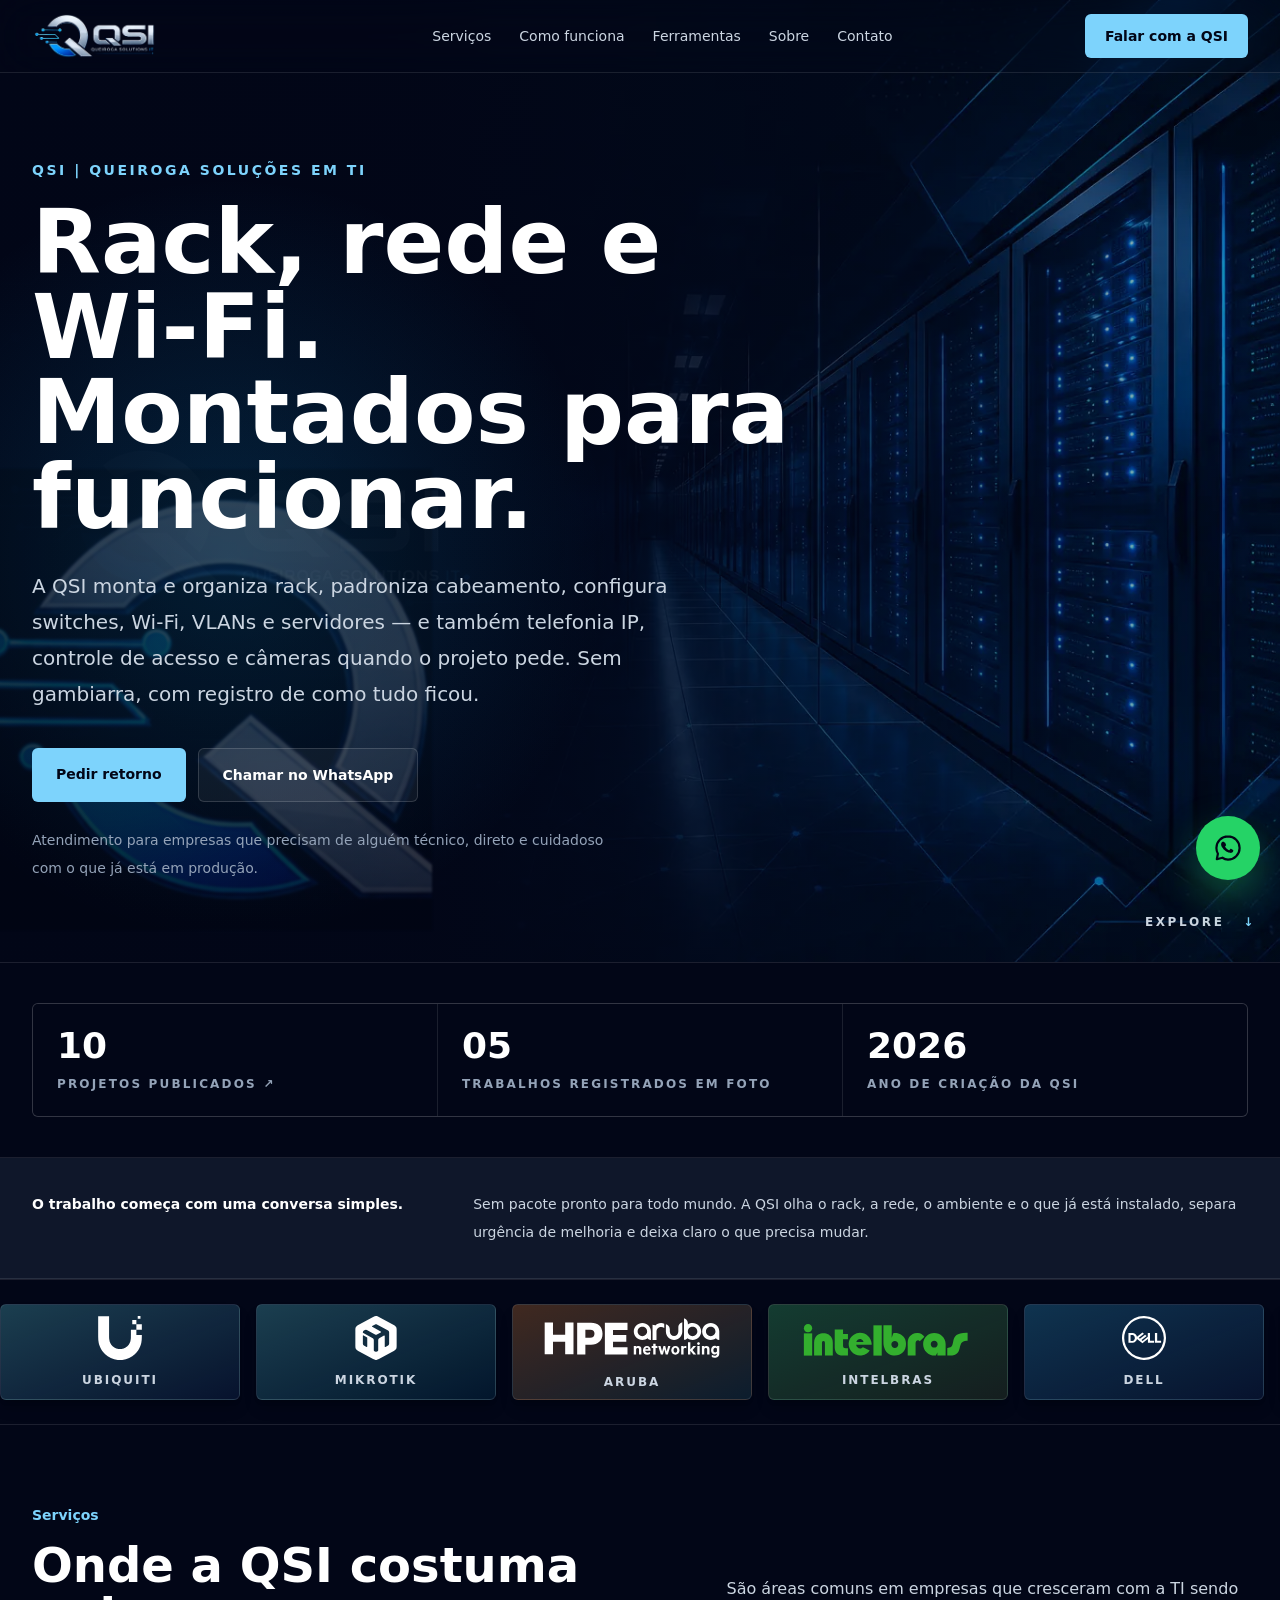
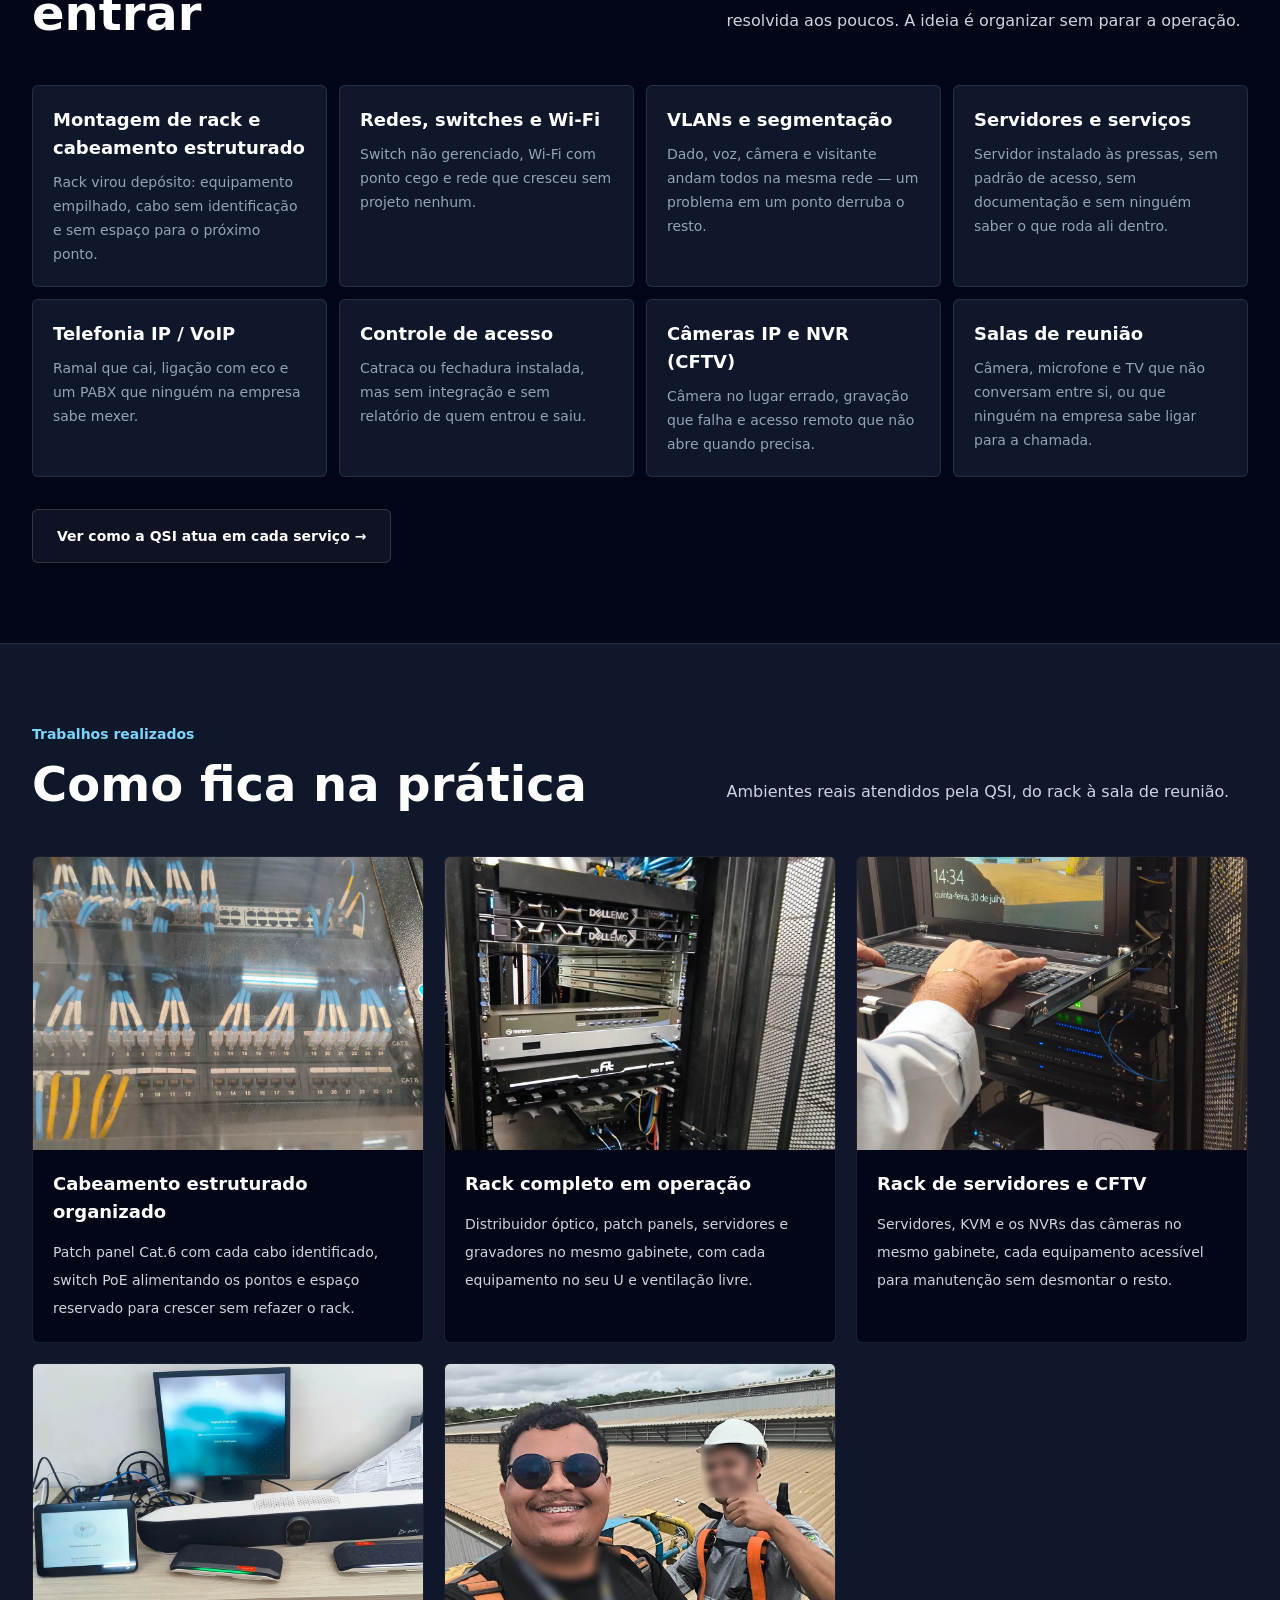
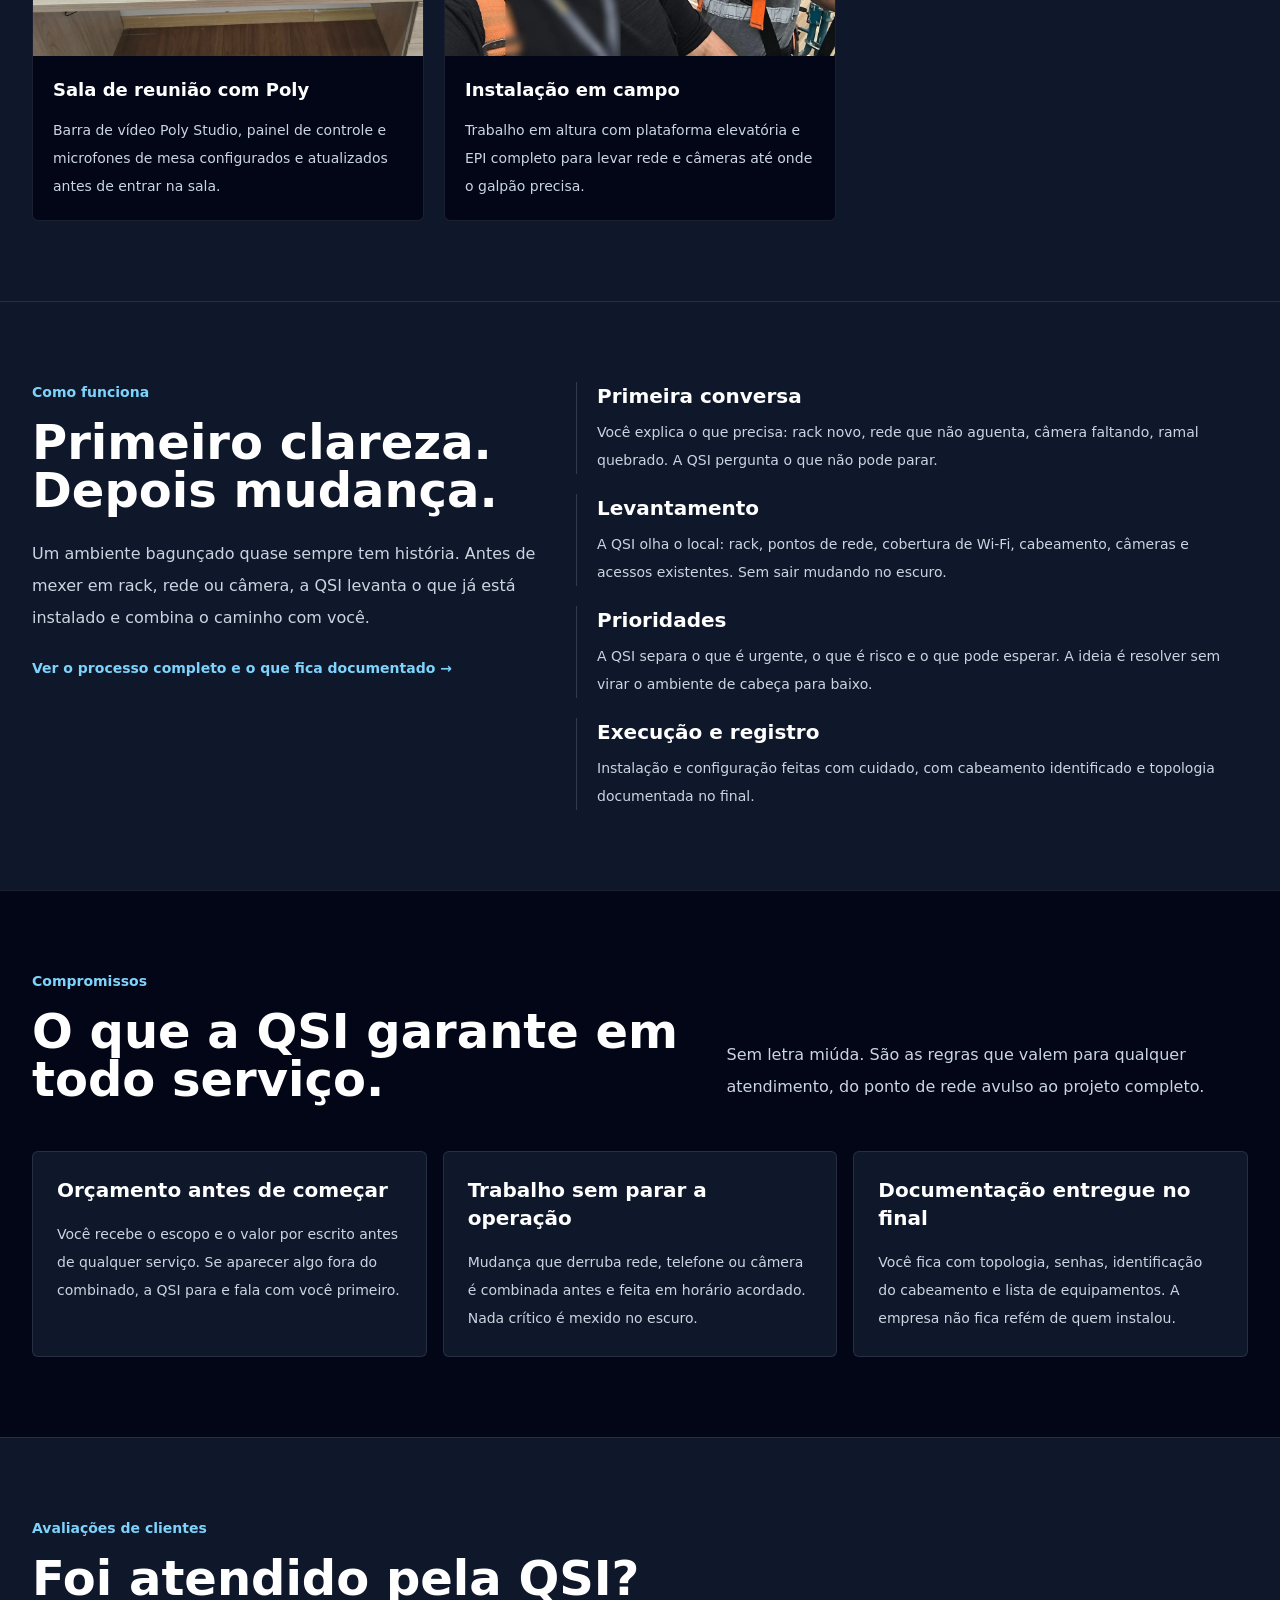
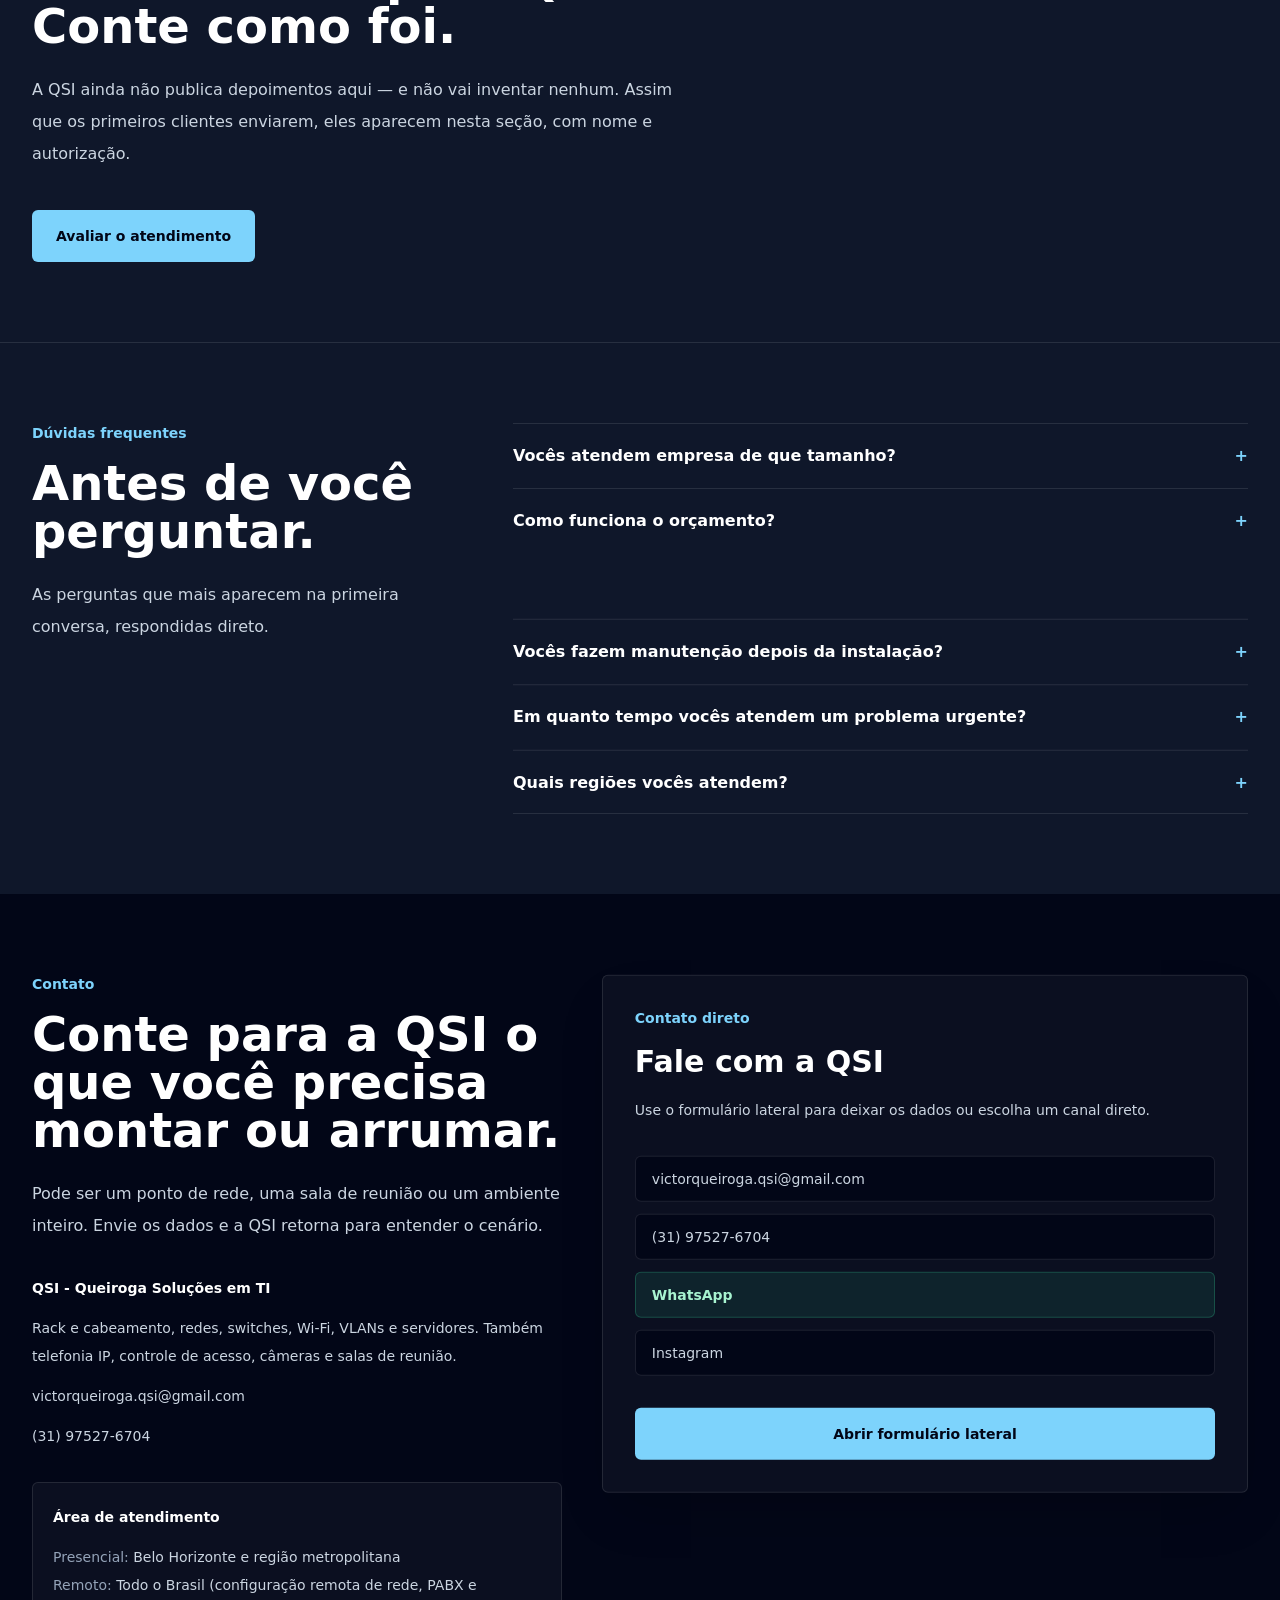
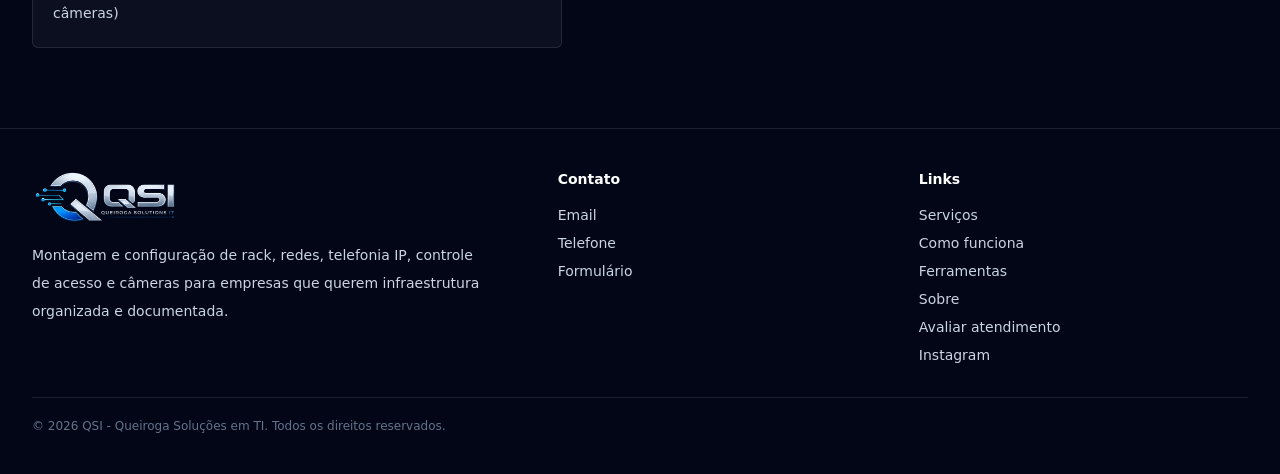
==== commit ecb53568: "Enxuga a home: servicos em cards, trabalhos em 2 colunas no celular - Servicos viram cards com titul" ====
--- a/index.html
+++ b/index.html
@@ -1 +1 @@
-<!DOCTYPE html><!--NWj06CdMPfSWXMBv9D1y4--><html lang="pt-BR"><head><meta charSet="utf-8"/><meta name="viewport" content="width=device-width, initial-scale=1"/><link rel="preload" as="image" href="/assets/qsi-logo-transparent.webp"/><link rel="preload" as="image" href="/assets/qsi-hero-spi.webp"/><link rel="preload" as="image" href="/assets/qsi-q-mark.webp"/><link rel="preload" as="image" href="/assets/brands/ubiquiti.svg"/><link rel="preload" as="image" href="/assets/brands/mikrotik.svg"/><link rel="preload" as="image" href="/assets/brands/aruba.svg"/><link rel="preload" as="image" href="/assets/brands/intelbras.svg"/><link rel="preload" as="image" href="/assets/brands/dell.svg"/><link rel="preload" as="image" href="/assets/brands/issabel.svg"/><link rel="preload" as="image" href="/assets/brands/yealink.svg"/><link rel="stylesheet" href="/_next/static/css/ce5e32db10b70e3d.css" data-precedence="next"/><link rel="preload" as="script" fetchPriority="low" href="/_next/static/chunks/webpack-4380396aec3b6cf0.js"/><script src="/_next/static/chunks/012f69b2-169bed509576dd48.js" async=""></script><script src="/_next/static/chunks/40-041700828706b6f8.js" async=""></script><script src="/_next/static/chunks/main-app-6236810d8918847a.js" async=""></script><script src="/_next/static/chunks/659-0f838036c9bcc469.js" async=""></script><script src="/_next/static/chunks/app/layout-88e0fa6b112dd5d7.js" async=""></script><script src="/_next/static/chunks/435-65545be0f8436f5b.js" async=""></script><script src="/_next/static/chunks/app/page-8a067c060b49a5c8.js" async=""></script><meta name="theme-color" content="#020617"/><title>QSI - Queiroga Soluções em TI</title><meta name="description" content="Montagem de rack e cabeamento, switches, Wi-Fi, VLANs e servidores — mais telefonia IP, controle de acesso e câmeras. Infraestrutura organizada e configurada para funcionar."/><meta name="author" content="QSI - Queiroga Soluções em TI"/><meta name="keywords" content="Montagem de rack,Cabeamento estruturado,Infraestrutura de rede,Mikrotik,Ubiquiti,Switch gerenciável,VLAN,Wi-Fi corporativo,Configuração de servidores,Windows Server,Hyper-V,Telefonia IP,VoIP,Issabel,Avaya,Controle de acesso,Hikvision,Intelbras,Control iD,CFTV,Câmeras IP,NVR,Sala de reunião,Videoconferência,Poly,Belo Horizonte,Minas Gerais"/><meta name="creator" content="QSI - Queiroga Soluções em TI"/><meta name="publisher" content="QSI - Queiroga Soluções em TI"/><meta name="robots" content="index, follow"/><meta name="googlebot" content="index, follow, max-image-preview:large, max-snippet:-1"/><link rel="canonical" href="https://queirogasolution.com.br/"/><meta property="og:title" content="QSI - Queiroga Soluções em TI"/><meta property="og:description" content="Organização prática de rack e cabeamento, redes, switches, Wi-Fi, VLANs e servidores — e também telefonia IP, controle de acesso e câmeras."/><meta property="og:url" content="https://queirogasolution.com.br/"/><meta property="og:site_name" content="QSI - Queiroga Soluções em TI"/><meta property="og:locale" content="pt_BR"/><meta property="og:image" content="https://queirogasolution.com.br/assets/qsi-og.jpg"/><meta property="og:image:width" content="1200"/><meta property="og:image:height" content="630"/><meta property="og:image:alt" content="QSI - infraestrutura de rede, telefonia e câmeras"/><meta property="og:type" content="website"/><meta name="twitter:card" content="summary_large_image"/><meta name="twitter:title" content="QSI - Queiroga Soluções em TI"/><meta name="twitter:description" content="Montagem e configuração de rack, cabeamento, redes, Wi-Fi e servidores, sem gambiarra."/><meta name="twitter:image" content="https://queirogasolution.com.br/assets/qsi-og.jpg"/><link rel="icon" href="/favicon.ico" type="image/x-icon" sizes="16x16"/><link rel="icon" href="/icon.png?e62e3575fc99ab15" type="image/png" sizes="192x192"/><link rel="apple-touch-icon" href="/apple-icon.png?1be4ec331b343004" type="image/png" sizes="180x180"/><script src="/_next/static/chunks/polyfills-42372ed130431b0a.js" noModule=""></script></head><body><div hidden=""><!--$--><!--/$--></div><header class="fixed inset-x-0 top-0 z-50 border-b border-white/10 bg-slate-950/92 backdrop-blur-xl"><div class="mx-auto flex h-[72px] max-w-[1600px] items-center justify-between gap-4 px-5 lg:px-8"><a href="/" class="flex shrink-0 items-center" aria-label="QSI - página inicial"><img alt="QSI - Queiroga Soluções em TI" width="260" height="100" decoding="async" data-nimg="1" class="h-10 w-36 object-contain object-left sm:h-11 sm:w-40 lg:h-12 lg:w-52" style="color:transparent" src="/assets/qsi-logo-transparent.webp"/></a><nav class="hidden items-center gap-4 md:flex lg:gap-7"><a href="/servicos/" class="whitespace-nowrap text-sm font-medium text-slate-300 transition hover:text-white">Serviços</a><a href="/como-funciona/" class="whitespace-nowrap text-sm font-medium text-slate-300 transition hover:text-white">Como funciona</a><a href="/ferramentas/" class="whitespace-nowrap text-sm font-medium text-slate-300 transition hover:text-white">Ferramentas</a><a href="/sobre/" class="whitespace-nowrap text-sm font-medium text-slate-300 transition hover:text-white">Sobre</a><a href="/contato/" class="whitespace-nowrap text-sm font-medium text-slate-300 transition hover:text-white">Contato</a></nav><a href="/contato/" class="hidden shrink-0 whitespace-nowrap rounded-md bg-sky-300 px-4 py-2.5 text-sm font-semibold text-slate-950 transition hover:bg-white md:inline-flex lg:px-5 lg:py-3">Falar com a QSI</a><button type="button" class="rounded-md border border-white/15 px-4 py-2 text-sm font-semibold text-white md:hidden" aria-expanded="false">Menu</button></div></header><main class="overflow-hidden bg-slate-950 text-slate-100"><script type="application/ld+json">{"@context":"https://schema.org","@type":"LocalBusiness","@id":"https://queirogasolution.com.br/#business","name":"QSI - Queiroga Soluções em TI","description":"Montagem de rack e cabeamento, switches, Wi-Fi, VLANs e servidores — mais telefonia IP, controle de acesso e câmeras. Infraestrutura organizada e configurada para funcionar.","areaServed":[{"@type":"City","name":"Belo Horizonte"},{"@type":"State","name":"Minas Gerais"}],"address":{"@type":"PostalAddress","addressLocality":"Belo Horizonte","addressRegion":"MG","addressCountry":"BR"},"knowsAbout":["Montagem de rack e cabeamento estruturado","Redes, switches e Wi-Fi","VLANs e segmentação","Servidores e serviços","Telefonia IP","Controle de acesso","Câmeras IP e NVR","Salas de reunião"],"url":"https://queirogasolution.com.br","image":"https://queirogasolution.com.br/assets/qsi-og.jpg","email":"victorqueiroga.qsi@gmail.com","telephone":"(31) 97527-6704","priceRange":"$$","sameAs":["https://www.instagram.com/queiroga_solutions_it?igsh=ZDJmYmFrMWUxdTM="]}</script><script type="application/ld+json">{"@context":"https://schema.org","@type":"FAQPage","mainEntity":[{"@type":"Question","name":"Vocês atendem empresa de que tamanho?","acceptedAnswer":{"@type":"Answer","text":"Do consultório e da loja com um rack pequeno até galpão e escritório com dezenas de pontos de rede. O que muda é o tamanho do projeto, não a forma de trabalhar."}},{"@type":"Question","name":"Como funciona o orçamento?","acceptedAnswer":{"@type":"Answer","text":"A primeira conversa e o levantamento inicial não têm custo. Depois de ver o que existe, a QSI manda o escopo e o valor por escrito. Só começa depois do seu aceite."}},{"@type":"Question","name":"Preciso comprar os equipamentos com vocês?","acceptedAnswer":{"@type":"Answer","text":"Não. A QSI trabalha com o que você já tem ou indica o que faz sentido comprar, com a especificação certa. Você compra de quem quiser."}},{"@type":"Question","name":"Vocês fazem manutenção depois da instalação?","acceptedAnswer":{"@type":"Answer","text":"Sim. Dá para contratar atendimento pontual quando der problema ou uma rotina mensal de acompanhamento, com prioridade de resposta."}},{"@type":"Question","name":"Em quanto tempo vocês atendem um problema urgente?","acceptedAnswer":{"@type":"Answer","text":"Rede parada, telefone mudo ou câmera fora do ar entram como urgência. O retorno é no mesmo dia útil, com atendimento remoto imediato quando o problema permite."}},{"@type":"Question","name":"Quais regiões vocês atendem?","acceptedAnswer":{"@type":"Answer","text":"Belo Horizonte e região metropolitana para serviço presencial. Configuração remota de rede, PABX e câmeras pode ser feita para qualquer lugar do país."}}]}</script><section id="inicio" class="relative min-h-screen overflow-hidden border-b border-white/10 bg-slate-950 pt-20"><img alt="Corredor de datacenter com racks iluminados em azul" decoding="async" data-nimg="fill" class="object-cover object-center opacity-95" style="position:absolute;height:100%;width:100%;left:0;top:0;right:0;bottom:0;color:transparent" src="/assets/qsi-hero-spi.webp"/><div class="absolute inset-0 bg-[linear-gradient(180deg,rgba(2,6,23,0.93)_0%,rgba(2,6,23,0.82)_55%,rgba(2,6,23,0.95)_100%)] lg:bg-[linear-gradient(90deg,rgba(2,6,23,0.99)_0%,rgba(2,6,23,0.96)_34%,rgba(2,6,23,0.62)_62%,rgba(2,6,23,0.18)_100%)]"></div><div class="absolute inset-0 bg-[radial-gradient(circle_at_18%_58%,rgba(14,165,233,0.18),transparent_32%)]"></div><img alt="" aria-hidden="true" width="625" height="530" decoding="async" data-nimg="1" class="pointer-events-none absolute -left-28 bottom-8 hidden w-[34rem] max-w-none opacity-[0.16] blur-[1px] saturate-150 lg:block" style="color:transparent" src="/assets/qsi-q-mark.webp"/><div class="relative mx-auto flex min-h-[calc(100vh-5rem)] max-w-[1600px] items-center px-5 py-20 lg:px-8"><div class="max-w-3xl"><p class="mb-5 text-sm font-semibold uppercase tracking-[0.18em] text-sky-300">QSI | Queiroga Soluções em TI</p><h1 class="max-w-5xl text-[clamp(2.5rem,7vw,6.8rem)] font-semibold leading-[1.05] tracking-normal text-white sm:leading-[0.95]">Rack, rede e Wi-Fi. Montados para funcionar.</h1><p class="mt-7 max-w-2xl text-lg leading-8 text-slate-300 sm:text-xl sm:leading-9">A QSI monta e organiza rack, padroniza cabeamento, configura switches, Wi-Fi, VLANs e servidores — e também telefonia IP, controle de acesso e câmeras quando o projeto pede. Sem gambiarra, com registro de como tudo ficou.</p><div class="mt-9 flex flex-col gap-3 sm:flex-row"><a href="/contato/" class="inline-flex justify-center rounded-md bg-sky-300 px-6 py-4 text-sm font-semibold text-slate-950 transition hover:bg-white">Pedir retorno</a><button type="button" data-qsi-whatsapp-popup="true" class="inline-flex justify-center rounded-md border border-white/15 bg-white/5 px-6 py-4 text-sm font-semibold text-white transition hover:border-emerald-400 hover:text-emerald-200">Chamar no WhatsApp</button></div><p class="mt-6 max-w-xl text-sm leading-7 text-slate-400">Atendimento para empresas que precisam de alguém técnico, direto e cuidadoso com o que já está em produção.</p></div></div><div class="absolute bottom-8 right-6 hidden text-xs font-semibold uppercase tracking-[0.22em] text-slate-300 lg:block">Explore <span class="ml-3 text-sky-300">↓</span></div></section><section class="border-b border-white/10 bg-slate-950 px-5 py-10 lg:px-8" aria-label="Números da QSI"><dl class="mx-auto grid max-w-[1600px] gap-px overflow-hidden rounded-md border border-white/10 bg-white/10 sm:grid-cols-3"><div class="flex flex-col bg-slate-950 p-6"><dt class="order-2 mt-3 text-xs font-semibold uppercase tracking-[0.18em] text-slate-400"><a class="transition hover:text-sky-300" href="https://github.com/VictorQueirogaToledo/apresentacoes" target="_blank" rel="noreferrer">Projetos publicados<!-- --> ↗</a></dt><dd class="text-4xl font-semibold leading-none text-white">10</dd></div><div class="flex flex-col bg-slate-950 p-6"><dt class="order-2 mt-3 text-xs font-semibold uppercase tracking-[0.18em] text-slate-400">Trabalhos registrados em foto</dt><dd class="text-4xl font-semibold leading-none text-white">05</dd></div><div class="flex flex-col bg-slate-950 p-6"><dt class="order-2 mt-3 text-xs font-semibold uppercase tracking-[0.18em] text-slate-400">Ano de criação da QSI</dt><dd class="text-4xl font-semibold leading-none text-white">2026</dd></div></dl></section><section class="border-b border-white/10 bg-slate-900 px-5 py-8 lg:px-8"><div class="mx-auto grid max-w-[1600px] gap-6 text-sm leading-7 text-slate-300 lg:grid-cols-[0.7fr_1.3fr]"><p class="font-semibold text-white">O trabalho começa com uma conversa simples.</p><p>Sem pacote pronto para todo mundo. A QSI olha o rack, a rede, o ambiente e o que já está instalado, separa urgência de melhoria e deixa claro o que precisa mudar.</p></div></section><div class="overflow-hidden border-y border-white/10 bg-slate-950 py-6"><div class="brand-marquee flex w-max gap-4"><div class="flex h-24 min-w-60 flex-col items-center justify-center gap-3 rounded-md border border-white/10 bg-gradient-to-br from-cyan-300/25 to-blue-500/10 px-7 shadow-lg shadow-black/20"><img src="/assets/brands/ubiquiti.svg" alt="Logo Ubiquiti" class="object-contain h-11 w-36"/><span class="text-xs font-semibold uppercase tracking-[0.16em] text-slate-300">Ubiquiti</span></div><div class="flex h-24 min-w-60 flex-col items-center justify-center gap-3 rounded-md border border-white/10 bg-gradient-to-br from-cyan-300/25 to-sky-500/10 px-7 shadow-lg shadow-black/20"><img src="/assets/brands/mikrotik.svg" alt="Logo MikroTik" class="object-contain h-11 w-36"/><span class="text-xs font-semibold uppercase tracking-[0.16em] text-slate-300">MikroTik</span></div><div class="flex h-24 min-w-60 flex-col items-center justify-center gap-3 rounded-md border border-white/10 bg-gradient-to-br from-orange-400/25 to-cyan-300/10 px-7 shadow-lg shadow-black/20"><img src="/assets/brands/aruba.svg" alt="Logo Aruba" class="object-contain h-12 w-44 brightness-0 invert"/><span class="text-xs font-semibold uppercase tracking-[0.16em] text-slate-300">Aruba</span></div><div class="flex h-24 min-w-60 flex-col items-center justify-center gap-3 rounded-md border border-white/10 bg-gradient-to-br from-green-400/25 to-lime-300/10 px-7 shadow-lg shadow-black/20"><img src="/assets/brands/intelbras.svg" alt="Logo Intelbras" class="object-contain h-11 w-44"/><span class="text-xs font-semibold uppercase tracking-[0.16em] text-slate-300">Intelbras</span></div><div class="flex h-24 min-w-60 flex-col items-center justify-center gap-3 rounded-md border border-white/10 bg-gradient-to-br from-sky-400/25 to-blue-500/10 px-7 shadow-lg shadow-black/20"><img src="/assets/brands/dell.svg" alt="Logo Dell" class="object-contain h-11 w-32"/><span class="text-xs font-semibold uppercase tracking-[0.16em] text-slate-300">Dell</span></div><div class="flex h-24 min-w-60 flex-col items-center justify-center gap-3 rounded-md border border-white/10 bg-gradient-to-br from-violet-400/25 to-fuchsia-300/10 px-7 shadow-lg shadow-black/20"><img src="/assets/brands/issabel.svg" alt="Logo Issabel" class="object-contain h-12 w-32"/><span class="text-xs font-semibold uppercase tracking-[0.16em] text-slate-300">Issabel</span></div><div class="flex h-24 min-w-60 flex-col items-center justify-center gap-3 rounded-md border border-white/10 bg-gradient-to-br from-emerald-400/25 to-teal-500/10 px-7 shadow-lg shadow-black/20"><img src="/assets/brands/yealink.svg" alt="Logo Yealink" class="object-contain h-11 w-44 brightness-0 invert"/><span class="text-xs font-semibold uppercase tracking-[0.16em] text-slate-300">Yealink</span></div><div class="flex h-24 min-w-60 flex-col items-center justify-center gap-3 rounded-md border border-white/10 bg-gradient-to-br from-cyan-300/25 to-blue-500/10 px-7 shadow-lg shadow-black/20"><img src="/assets/brands/ubiquiti.svg" alt="Logo Ubiquiti" class="object-contain h-11 w-36"/><span class="text-xs font-semibold uppercase tracking-[0.16em] text-slate-300">Ubiquiti</span></div><div class="flex h-24 min-w-60 flex-col items-center justify-center gap-3 rounded-md border border-white/10 bg-gradient-to-br from-cyan-300/25 to-sky-500/10 px-7 shadow-lg shadow-black/20"><img src="/assets/brands/mikrotik.svg" alt="Logo MikroTik" class="object-contain h-11 w-36"/><span class="text-xs font-semibold uppercase tracking-[0.16em] text-slate-300">MikroTik</span></div><div class="flex h-24 min-w-60 flex-col items-center justify-center gap-3 rounded-md border border-white/10 bg-gradient-to-br from-orange-400/25 to-cyan-300/10 px-7 shadow-lg shadow-black/20"><img src="/assets/brands/aruba.svg" alt="Logo Aruba" class="object-contain h-12 w-44 brightness-0 invert"/><span class="text-xs font-semibold uppercase tracking-[0.16em] text-slate-300">Aruba</span></div><div class="flex h-24 min-w-60 flex-col items-center justify-center gap-3 rounded-md border border-white/10 bg-gradient-to-br from-green-400/25 to-lime-300/10 px-7 shadow-lg shadow-black/20"><img src="/assets/brands/intelbras.svg" alt="Logo Intelbras" class="object-contain h-11 w-44"/><span class="text-xs font-semibold uppercase tracking-[0.16em] text-slate-300">Intelbras</span></div><div class="flex h-24 min-w-60 flex-col items-center justify-center gap-3 rounded-md border border-white/10 bg-gradient-to-br from-sky-400/25 to-blue-500/10 px-7 shadow-lg shadow-black/20"><img src="/assets/brands/dell.svg" alt="Logo Dell" class="object-contain h-11 w-32"/><span class="text-xs font-semibold uppercase tracking-[0.16em] text-slate-300">Dell</span></div><div class="flex h-24 min-w-60 flex-col items-center justify-center gap-3 rounded-md border border-white/10 bg-gradient-to-br from-violet-400/25 to-fuchsia-300/10 px-7 shadow-lg shadow-black/20"><img src="/assets/brands/issabel.svg" alt="Logo Issabel" class="object-contain h-12 w-32"/><span class="text-xs font-semibold uppercase tracking-[0.16em] text-slate-300">Issabel</span></div><div class="flex h-24 min-w-60 flex-col items-center justify-center gap-3 rounded-md border border-white/10 bg-gradient-to-br from-emerald-400/25 to-teal-500/10 px-7 shadow-lg shadow-black/20"><img src="/assets/brands/yealink.svg" alt="Logo Yealink" class="object-contain h-11 w-44 brightness-0 invert"/><span class="text-xs font-semibold uppercase tracking-[0.16em] text-slate-300">Yealink</span></div></div></div><section id="servicos" class="mx-auto max-w-[1600px] px-5 py-20 lg:px-8"><div style="opacity:0;transform:translateY(28px)"><div class="mb-12 grid gap-6 lg:grid-cols-[0.9fr_0.7fr] lg:items-end"><div><p class="mb-4 text-sm font-semibold text-sky-300">Serviços</p><h2 class="text-4xl font-semibold leading-tight text-white sm:text-5xl">Onde a QSI costuma entrar</h2></div><p class="text-base leading-8 text-slate-300">São áreas comuns em empresas que cresceram com a TI sendo resolvida aos poucos. A ideia é organizar sem parar a operação.</p></div></div><div class="divide-y divide-white/10 border-y border-white/10"><div style="opacity:0;transform:translateY(28px)"><article class="grid gap-6 py-8 lg:grid-cols-[0.35fr_0.65fr]"><div><h3 class="text-2xl font-semibold text-white">Montagem de rack e cabeamento estruturado</h3></div><div class="grid gap-5 sm:grid-cols-2"><div><p class="text-sm font-semibold text-slate-400">Problema comum</p><p class="mt-2 text-sm leading-7 text-slate-300">Rack virou depósito: equipamento empilhado, cabo sem identificação e sem espaço para o próximo ponto.</p></div><div><p class="text-sm font-semibold text-slate-400">Como a QSI atua</p><p class="mt-2 text-sm leading-7 text-slate-300">A QSI monta e organiza o rack, passa e crimpa o cabeamento, identifica cada ponto no patch panel e deixa espaço para crescer sem refazer tudo.</p></div></div></article></div><div style="opacity:0;transform:translateY(28px)"><article class="grid gap-6 py-8 lg:grid-cols-[0.35fr_0.65fr]"><div><h3 class="text-2xl font-semibold text-white">Redes, switches e Wi-Fi</h3></div><div class="grid gap-5 sm:grid-cols-2"><div><p class="text-sm font-semibold text-slate-400">Problema comum</p><p class="mt-2 text-sm leading-7 text-slate-300">Switch não gerenciado, Wi-Fi com ponto cego e rede que cresceu sem projeto nenhum.</p></div><div><p class="text-sm font-semibold text-slate-400">Como a QSI atua</p><p class="mt-2 text-sm leading-7 text-slate-300">A QSI configura Mikrotik e switches Dell, Ubiquiti, Aruba e Intelbras, e projeta a cobertura com APs Ubiquiti, Intelbras e Grandstream.</p></div></div></article></div><div style="opacity:0;transform:translateY(28px)"><article class="grid gap-6 py-8 lg:grid-cols-[0.35fr_0.65fr]"><div><h3 class="text-2xl font-semibold text-white">VLANs e segmentação</h3></div><div class="grid gap-5 sm:grid-cols-2"><div><p class="text-sm font-semibold text-slate-400">Problema comum</p><p class="mt-2 text-sm leading-7 text-slate-300">Dado, voz, câmera e visitante andam todos na mesma rede — um problema em um ponto derruba o resto.</p></div><div><p class="text-sm font-semibold text-slate-400">Como a QSI atua</p><p class="mt-2 text-sm leading-7 text-slate-300">A QSI projeta e configura VLANs separando o tráfego por função, sem parar a operação para fazer a mudança.</p></div></div></article></div><div style="opacity:0;transform:translateY(28px)"><article class="grid gap-6 py-8 lg:grid-cols-[0.35fr_0.65fr]"><div><h3 class="text-2xl font-semibold text-white">Servidores e serviços</h3></div><div class="grid gap-5 sm:grid-cols-2"><div><p class="text-sm font-semibold text-slate-400">Problema comum</p><p class="mt-2 text-sm leading-7 text-slate-300">Servidor instalado às pressas, sem padrão de acesso, sem documentação e sem ninguém saber o que roda ali dentro.</p></div><div><p class="text-sm font-semibold text-slate-400">Como a QSI atua</p><p class="mt-2 text-sm leading-7 text-slate-300">A QSI instala e configura Windows Server, Linux e Hyper-V, organiza serviços, usuários e permissões, e entrega o ambiente documentado.</p></div></div></article></div><div style="opacity:0;transform:translateY(28px)"><article class="grid gap-6 py-8 lg:grid-cols-[0.35fr_0.65fr]"><div><h3 class="text-2xl font-semibold text-white">Telefonia IP / VoIP</h3></div><div class="grid gap-5 sm:grid-cols-2"><div><p class="text-sm font-semibold text-slate-400">Problema comum</p><p class="mt-2 text-sm leading-7 text-slate-300">Ramal que cai, ligação com eco e um PABX que ninguém na empresa sabe mexer.</p></div><div><p class="text-sm font-semibold text-slate-400">Como a QSI atua</p><p class="mt-2 text-sm leading-7 text-slate-300">A QSI configura PABX IP em Issabel e Avaya, cria ramais, troncos SIP e ajusta a qualidade de chamada.</p></div></div></article></div><div style="opacity:0;transform:translateY(28px)"><article class="grid gap-6 py-8 lg:grid-cols-[0.35fr_0.65fr]"><div><h3 class="text-2xl font-semibold text-white">Controle de acesso</h3></div><div class="grid gap-5 sm:grid-cols-2"><div><p class="text-sm font-semibold text-slate-400">Problema comum</p><p class="mt-2 text-sm leading-7 text-slate-300">Catraca ou fechadura instalada, mas sem integração e sem relatório de quem entrou e saiu.</p></div><div><p class="text-sm font-semibold text-slate-400">Como a QSI atua</p><p class="mt-2 text-sm leading-7 text-slate-300">A QSI configura Hikvision, Intelbras e Control iD — biometria, cartão, facial — integrado à portaria.</p></div></div></article></div><div style="opacity:0;transform:translateY(28px)"><article class="grid gap-6 py-8 lg:grid-cols-[0.35fr_0.65fr]"><div><h3 class="text-2xl font-semibold text-white">Câmeras IP e NVR (CFTV)</h3></div><div class="grid gap-5 sm:grid-cols-2"><div><p class="text-sm font-semibold text-slate-400">Problema comum</p><p class="mt-2 text-sm leading-7 text-slate-300">Câmera no lugar errado, gravação que falha e acesso remoto que não abre quando precisa.</p></div><div><p class="text-sm font-semibold text-slate-400">Como a QSI atua</p><p class="mt-2 text-sm leading-7 text-slate-300">A QSI projeta a cobertura, instala câmeras IP e configura NVR Intelbras ou Hikvision com gravação e acesso remoto confiável.</p></div></div></article></div><div style="opacity:0;transform:translateY(28px)"><article class="grid gap-6 py-8 lg:grid-cols-[0.35fr_0.65fr]"><div><h3 class="text-2xl font-semibold text-white">Salas de reunião</h3></div><div class="grid gap-5 sm:grid-cols-2"><div><p class="text-sm font-semibold text-slate-400">Problema comum</p><p class="mt-2 text-sm leading-7 text-slate-300">Câmera, microfone e TV que não conversam entre si, ou que ninguém na empresa sabe ligar para a chamada.</p></div><div><p class="text-sm font-semibold text-slate-400">Como a QSI atua</p><p class="mt-2 text-sm leading-7 text-slate-300">A QSI instala e configura equipamento de videoconferência Poly e Yealink, integra com Teams ou Zoom e deixa a sala pronta num clique.</p></div></div></article></div></div></section><section id="trabalhos" class="border-y border-white/10 bg-slate-900 px-5 py-20 lg:px-8"><div class="mx-auto max-w-[1600px]"><div style="opacity:0;transform:translateY(28px)"><div class="mb-12 grid gap-6 lg:grid-cols-[0.9fr_0.7fr] lg:items-end"><div><p class="mb-4 text-sm font-semibold text-sky-300">Trabalhos realizados</p><h2 class="text-4xl font-semibold leading-tight text-white sm:text-5xl">Como fica na prática</h2></div><p class="text-base leading-8 text-slate-300">Ambientes reais atendidos pela QSI, do rack à sala de reunião.</p></div></div><div class="grid gap-5 sm:grid-cols-2 lg:grid-cols-3"><div style="opacity:0;transform:translateY(28px)"><article class="h-full overflow-hidden rounded-md border border-white/10 bg-slate-950"><div class="relative aspect-[4/3]"><img alt="Rack com patch panel Cat.6, cabos azuis identificados e switch PoE" loading="lazy" decoding="async" data-nimg="fill" class="object-cover" style="position:absolute;height:100%;width:100%;left:0;top:0;right:0;bottom:0;color:transparent" src="/assets/trabalhos/rack-cabeamento.webp"/></div><div class="p-5"><h3 class="text-lg font-semibold text-white">Cabeamento estruturado organizado</h3><p class="mt-3 text-sm leading-7 text-slate-300">Patch panel Cat.6 com cada cabo identificado, switch PoE alimentando os pontos e espaço reservado para crescer sem refazer o rack.</p></div></article></div><div style="opacity:0;transform:translateY(28px)"><article class="h-full overflow-hidden rounded-md border border-white/10 bg-slate-950"><div class="relative aspect-[4/3]"><img alt="Rack equipado com distribuidor óptico, patch panels e servidores" loading="lazy" decoding="async" data-nimg="fill" class="object-cover" style="position:absolute;height:100%;width:100%;left:0;top:0;right:0;bottom:0;color:transparent" src="/assets/trabalhos/rack-completo.webp"/></div><div class="p-5"><h3 class="text-lg font-semibold text-white">Rack completo em operação</h3><p class="mt-3 text-sm leading-7 text-slate-300">Distribuidor óptico, patch panels, servidores e gravadores no mesmo gabinete, com cada equipamento no seu U e ventilação livre.</p></div></article></div><div style="opacity:0;transform:translateY(28px)"><article class="h-full overflow-hidden rounded-md border border-white/10 bg-slate-950"><div class="relative aspect-[4/3]"><img alt="Rack com servidores, gaveta KVM e NVRs de câmeras em operação" loading="lazy" decoding="async" data-nimg="fill" class="object-cover" style="position:absolute;height:100%;width:100%;left:0;top:0;right:0;bottom:0;color:transparent" src="/assets/trabalhos/rack-servidores-cftv.webp"/></div><div class="p-5"><h3 class="text-lg font-semibold text-white">Rack de servidores e CFTV</h3><p class="mt-3 text-sm leading-7 text-slate-300">Servidores, KVM e os NVRs das câmeras no mesmo gabinete, cada equipamento acessível para manutenção sem desmontar o resto.</p></div></article></div><div style="opacity:0;transform:translateY(28px)"><article class="h-full overflow-hidden rounded-md border border-white/10 bg-slate-950"><div class="relative aspect-[4/3]"><img alt="Barra de videoconferência Poly Studio, tablet de controle e microfones Poly Sync" loading="lazy" decoding="async" data-nimg="fill" class="object-cover" style="position:absolute;height:100%;width:100%;left:0;top:0;right:0;bottom:0;color:transparent" src="/assets/trabalhos/sala-reuniao-poly.webp"/></div><div class="p-5"><h3 class="text-lg font-semibold text-white">Sala de reunião com Poly</h3><p class="mt-3 text-sm leading-7 text-slate-300">Barra de vídeo Poly Studio, painel de controle e microfones de mesa configurados e atualizados antes de entrar na sala.</p></div></article></div><div style="opacity:0;transform:translateY(28px)"><article class="h-full overflow-hidden rounded-md border border-white/10 bg-slate-950"><div class="relative aspect-[4/3]"><img alt="Técnicos em plataforma elevatória sobre a cobertura de um galpão" loading="lazy" decoding="async" data-nimg="fill" class="object-cover" style="position:absolute;height:100%;width:100%;left:0;top:0;right:0;bottom:0;color:transparent" src="/assets/trabalhos/equipe-campo.webp"/></div><div class="p-5"><h3 class="text-lg font-semibold text-white">Instalação em campo</h3><p class="mt-3 text-sm leading-7 text-slate-300">Trabalho em altura com plataforma elevatória e EPI completo para levar rede e câmeras até onde o galpão precisa.</p></div></article></div></div></div></section><section id="como-funciona" class="bg-slate-900 px-5 py-20 lg:px-8"><div class="mx-auto grid max-w-[1600px] gap-10 lg:grid-cols-[0.75fr_1fr]"><div style="opacity:0;transform:translateY(28px)"><div class="max-w-xl"><p class="mb-4 text-sm font-semibold text-sky-300">Como funciona</p><h2 class="text-4xl font-semibold leading-tight text-white sm:text-5xl">Primeiro clareza. Depois mudança.</h2><p class="mt-6 text-base leading-8 text-slate-300">Um ambiente bagunçado quase sempre tem história. Antes de mexer em rack, rede ou câmera, a QSI levanta o que já está instalado e combina o caminho com você.</p></div></div><div class="grid gap-5"><div style="opacity:0;transform:translateY(28px)"><article class="border-l border-white/15 pl-5"><h3 class="text-xl font-semibold text-white">Primeira conversa</h3><p class="mt-2 text-sm leading-7 text-slate-300">Você explica o que precisa: rack novo, rede que não aguenta, câmera faltando, ramal quebrado. A QSI pergunta o que não pode parar.</p></article></div><div style="opacity:0;transform:translateY(28px)"><article class="border-l border-white/15 pl-5"><h3 class="text-xl font-semibold text-white">Levantamento</h3><p class="mt-2 text-sm leading-7 text-slate-300">A QSI olha o local: rack, pontos de rede, cobertura de Wi-Fi, cabeamento, câmeras e acessos existentes. Sem sair mudando no escuro.</p></article></div><div style="opacity:0;transform:translateY(28px)"><article class="border-l border-white/15 pl-5"><h3 class="text-xl font-semibold text-white">Prioridades</h3><p class="mt-2 text-sm leading-7 text-slate-300">A QSI separa o que é urgente, o que é risco e o que pode esperar. A ideia é resolver sem virar o ambiente de cabeça para baixo.</p></article></div><div style="opacity:0;transform:translateY(28px)"><article class="border-l border-white/15 pl-5"><h3 class="text-xl font-semibold text-white">Execução e registro</h3><p class="mt-2 text-sm leading-7 text-slate-300">Instalação e configuração feitas com cuidado, com cabeamento identificado e topologia documentada no final.</p></article></div></div></div></section><section class="mx-auto grid max-w-[1600px] gap-10 px-5 py-20 lg:grid-cols-[0.95fr_1.05fr] lg:items-center lg:px-8"><div style="opacity:0;transform:translateY(28px)"><div class="relative aspect-[4/3] overflow-hidden rounded-md border border-white/10 bg-slate-900"><img alt="Corredor de racks de servidores" loading="lazy" decoding="async" data-nimg="fill" class="object-cover object-center" style="position:absolute;height:100%;width:100%;left:0;top:0;right:0;bottom:0;color:transparent" src="/assets/qsi-racks-clean.webp"/></div></div><div style="opacity:0;transform:translateY(28px)"><p class="mb-4 text-sm font-semibold text-sky-300">Depois da visita</p><h2 class="text-4xl font-semibold leading-tight text-white sm:text-5xl">O combinado precisa ficar registrado.</h2><p class="mt-6 text-base leading-8 text-slate-300">Uma parte importante do trabalho é deixar rastro. Assim a empresa não depende de memória, conversa perdida ou senha guardada em lugar errado.</p><div class="mt-8 grid gap-3 sm:grid-cols-2"><div class="rounded-md border border-white/10 bg-white/[0.04] px-4 py-3 text-sm text-slate-300">Topologia da rede e VLANs</div><div class="rounded-md border border-white/10 bg-white/[0.04] px-4 py-3 text-sm text-slate-300">Lista de equipamentos configurados</div><div class="rounded-md border border-white/10 bg-white/[0.04] px-4 py-3 text-sm text-slate-300">Mapa de câmeras e cobertura</div><div class="rounded-md border border-white/10 bg-white/[0.04] px-4 py-3 text-sm text-slate-300">Ramais e configuração do PABX</div><div class="rounded-md border border-white/10 bg-white/[0.04] px-4 py-3 text-sm text-slate-300">Usuários do controle de acesso</div><div class="rounded-md border border-white/10 bg-white/[0.04] px-4 py-3 text-sm text-slate-300">Pendências com prioridade</div></div></div></section><section id="ferramentas" class="bg-black px-5 py-20 text-white lg:px-8"><div class="mx-auto max-w-[1600px]"><div style="opacity:0;transform:translateY(28px)"><div class="mb-12 grid gap-6 lg:grid-cols-[0.9fr_0.7fr] lg:items-end"><div><p class="mb-4 text-sm font-semibold text-sky-300">Ferramentas</p><h2 class="text-4xl font-semibold leading-tight text-white sm:text-5xl">Tecnologias comuns no dia a dia</h2></div><p class="text-base leading-8 text-slate-300">Nada aqui é para enfeitar lista. São marcas que aparecem em ambientes reais de rede, Wi-Fi, telefonia IP, controle de acesso e câmeras.</p></div></div><div class="flex flex-wrap gap-3"><span class="rounded-md border border-white/15 bg-white/5 px-4 py-3 text-sm text-slate-200">Mikrotik</span><span class="rounded-md border border-white/15 bg-white/5 px-4 py-3 text-sm text-slate-200">Ubiquiti</span><span class="rounded-md border border-white/15 bg-white/5 px-4 py-3 text-sm text-slate-200">Aruba</span><span class="rounded-md border border-white/15 bg-white/5 px-4 py-3 text-sm text-slate-200">Dell</span><span class="rounded-md border border-white/15 bg-white/5 px-4 py-3 text-sm text-slate-200">Intelbras</span><span class="rounded-md border border-white/15 bg-white/5 px-4 py-3 text-sm text-slate-200">Grandstream</span><span class="rounded-md border border-white/15 bg-white/5 px-4 py-3 text-sm text-slate-200">Issabel</span><span class="rounded-md border border-white/15 bg-white/5 px-4 py-3 text-sm text-slate-200">Avaya</span><span class="rounded-md border border-white/15 bg-white/5 px-4 py-3 text-sm text-slate-200">Hikvision</span><span class="rounded-md border border-white/15 bg-white/5 px-4 py-3 text-sm text-slate-200">Control iD</span><span class="rounded-md border border-white/15 bg-white/5 px-4 py-3 text-sm text-slate-200">Yealink</span><span class="rounded-md border border-white/15 bg-white/5 px-4 py-3 text-sm text-slate-200">Poly</span></div></div></section><section class="bg-slate-900 px-5 py-20 lg:px-8"><div class="mx-auto grid max-w-[1600px] gap-10 lg:grid-cols-[0.8fr_1fr] lg:items-start"><div style="opacity:0;transform:translateY(28px)"><div><p class="mb-4 text-sm font-semibold text-sky-300">Um jeito mais simples</p><h2 class="text-4xl font-semibold leading-tight text-white sm:text-5xl">A QSI não precisa complicar para mostrar valor.</h2><p class="mt-6 text-base leading-8 text-slate-300">O foco é resolver o que atrapalha a rotina: rack bagunçado, switch sem configuração, Wi-Fi com buraco de sinal, câmera sem gravação e ramal que ninguém sabe mexer.</p></div></div><div style="opacity:0;transform:translateY(28px)"><div class="divide-y divide-white/10 border-y border-white/10"><p class="py-5 text-base leading-7 text-slate-300">A QSI explica o cenário em linguagem direta.</p><p class="py-5 text-base leading-7 text-slate-300">Mexidas importantes são combinadas antes.</p><p class="py-5 text-base leading-7 text-slate-300">Prioridade vem antes de promessa bonita.</p><p class="py-5 text-base leading-7 text-slate-300">Documentação fica para a empresa continuar andando.</p></div></div></div></section><section class="border-t border-white/10 bg-slate-950 px-5 py-20 lg:px-8"><div class="mx-auto max-w-[1600px]"><div style="opacity:0;transform:translateY(28px)"><div class="mb-12 grid gap-6 lg:grid-cols-[0.9fr_0.7fr] lg:items-end"><div><p class="mb-4 text-sm font-semibold text-sky-300">Compromissos</p><h2 class="text-4xl font-semibold leading-tight text-white sm:text-5xl">O que a QSI garante em todo serviço.</h2></div><p class="text-base leading-8 text-slate-300">Sem letra miúda. São as regras que valem para qualquer atendimento, do ponto de rede avulso ao projeto completo.</p></div></div><div class="grid gap-4 lg:grid-cols-3"><div style="opacity:0;transform:translateY(28px)"><article class="h-full rounded-md border border-white/10 bg-slate-900 p-6"><h3 class="text-xl font-semibold text-white">Orçamento antes de começar</h3><p class="mt-4 text-sm leading-7 text-slate-300">Você recebe o escopo e o valor por escrito antes de qualquer serviço. Se aparecer algo fora do combinado, a QSI para e fala com você primeiro.</p></article></div><div style="opacity:0;transform:translateY(28px)"><article class="h-full rounded-md border border-white/10 bg-slate-900 p-6"><h3 class="text-xl font-semibold text-white">Trabalho sem parar a operação</h3><p class="mt-4 text-sm leading-7 text-slate-300">Mudança que derruba rede, telefone ou câmera é combinada antes e feita em horário acordado. Nada crítico é mexido no escuro.</p></article></div><div style="opacity:0;transform:translateY(28px)"><article class="h-full rounded-md border border-white/10 bg-slate-900 p-6"><h3 class="text-xl font-semibold text-white">Documentação entregue no final</h3><p class="mt-4 text-sm leading-7 text-slate-300">Você fica com topologia, senhas, identificação do cabeamento e lista de equipamentos. A empresa não fica refém de quem instalou.</p></article></div></div></div></section><section id="avaliacoes" class="border-y border-white/10 bg-slate-900 px-5 py-20 lg:px-8"><div class="mx-auto max-w-[1600px]"><div style="opacity:0;transform:translateY(28px)"><div class="max-w-2xl"><p class="mb-4 text-sm font-semibold text-sky-300">Avaliações de clientes</p><h2 class="text-4xl font-semibold leading-tight text-white sm:text-5xl">Foi atendido pela QSI? Conte como foi.</h2><p class="mt-6 text-base leading-8 text-slate-300">A QSI ainda não publica depoimentos aqui — e não vai inventar nenhum. Assim que os primeiros clientes enviarem, eles aparecem nesta seção, com nome e autorização.</p></div></div><div style="opacity:0;transform:translateY(28px)"><div class="mt-10 flex flex-col gap-3 sm:flex-row"><a href="/avaliacao/" class="inline-flex justify-center rounded-md bg-sky-300 px-6 py-4 text-sm font-semibold text-slate-950 transition hover:bg-white">Avaliar o atendimento</a></div></div></div></section><section id="duvidas" class="bg-slate-900 px-5 py-20 lg:px-8"><div class="mx-auto grid max-w-[1600px] gap-10 lg:grid-cols-[0.6fr_1fr]"><div style="opacity:0;transform:translateY(28px)"><div class="max-w-md"><p class="mb-4 text-sm font-semibold text-sky-300">Dúvidas frequentes</p><h2 class="text-4xl font-semibold leading-tight text-white sm:text-5xl">Antes de você perguntar.</h2><p class="mt-6 text-base leading-8 text-slate-300">As perguntas que mais aparecem na primeira conversa, respondidas direto.</p></div></div><div class="divide-y divide-white/10 border-y border-white/10"><div style="opacity:0;transform:translateY(28px)"><details class="group py-5"><summary class="flex cursor-pointer list-none items-center justify-between gap-4 text-base font-semibold text-white">Vocês atendem empresa de que tamanho?<span aria-hidden="true" class="text-sky-300 transition group-open:rotate-45">+</span></summary><p class="mt-3 text-sm leading-7 text-slate-300">Do consultório e da loja com um rack pequeno até galpão e escritório com dezenas de pontos de rede. O que muda é o tamanho do projeto, não a forma de trabalhar.</p></details></div><div style="opacity:0;transform:translateY(28px)"><details class="group py-5"><summary class="flex cursor-pointer list-none items-center justify-between gap-4 text-base font-semibold text-white">Como funciona o orçamento?<span aria-hidden="true" class="text-sky-300 transition group-open:rotate-45">+</span></summary><p class="mt-3 text-sm leading-7 text-slate-300">A primeira conversa e o levantamento inicial não têm custo. Depois de ver o que existe, a QSI manda o escopo e o valor por escrito. Só começa depois do seu aceite.</p></details></div><div style="opacity:0;transform:translateY(28px)"><details class="group py-5"><summary class="flex cursor-pointer list-none items-center justify-between gap-4 text-base font-semibold text-white">Preciso comprar os equipamentos com vocês?<span aria-hidden="true" class="text-sky-300 transition group-open:rotate-45">+</span></summary><p class="mt-3 text-sm leading-7 text-slate-300">Não. A QSI trabalha com o que você já tem ou indica o que faz sentido comprar, com a especificação certa. Você compra de quem quiser.</p></details></div><div style="opacity:0;transform:translateY(28px)"><details class="group py-5"><summary class="flex cursor-pointer list-none items-center justify-between gap-4 text-base font-semibold text-white">Vocês fazem manutenção depois da instalação?<span aria-hidden="true" class="text-sky-300 transition group-open:rotate-45">+</span></summary><p class="mt-3 text-sm leading-7 text-slate-300">Sim. Dá para contratar atendimento pontual quando der problema ou uma rotina mensal de acompanhamento, com prioridade de resposta.</p></details></div><div style="opacity:0;transform:translateY(28px)"><details class="group py-5"><summary class="flex cursor-pointer list-none items-center justify-between gap-4 text-base font-semibold text-white">Em quanto tempo vocês atendem um problema urgente?<span aria-hidden="true" class="text-sky-300 transition group-open:rotate-45">+</span></summary><p class="mt-3 text-sm leading-7 text-slate-300">Rede parada, telefone mudo ou câmera fora do ar entram como urgência. O retorno é no mesmo dia útil, com atendimento remoto imediato quando o problema permite.</p></details></div><div style="opacity:0;transform:translateY(28px)"><details class="group py-5"><summary class="flex cursor-pointer list-none items-center justify-between gap-4 text-base font-semibold text-white">Quais regiões vocês atendem?<span aria-hidden="true" class="text-sky-300 transition group-open:rotate-45">+</span></summary><p class="mt-3 text-sm leading-7 text-slate-300">Belo Horizonte e região metropolitana para serviço presencial. Configuração remota de rede, PABX e câmeras pode ser feita para qualquer lugar do país.</p></details></div></div></div></section><section id="contato" class="mx-auto grid max-w-[1600px] gap-10 px-5 py-20 lg:grid-cols-[0.82fr_1fr] lg:px-8"><div style="opacity:0;transform:translateY(28px)"><div><p class="mb-4 text-sm font-semibold text-sky-300">Contato</p><h2 class="text-4xl font-semibold leading-tight text-white sm:text-5xl">Conte para a QSI o que você precisa montar ou arrumar.</h2><p class="mt-6 text-base leading-8 text-slate-300">Pode ser um ponto de rede, uma sala de reunião ou um ambiente inteiro. Envie os dados e a QSI retorna para entender o cenário.</p><div class="mt-8 space-y-3 text-sm leading-7 text-slate-300"><p class="font-semibold text-white">QSI - Queiroga Soluções em TI</p><p>Rack e cabeamento, redes, switches, Wi-Fi, VLANs e servidores. Também telefonia IP, controle de acesso, câmeras e salas de reunião.</p><a class="block" href="mailto:victorqueiroga.qsi@gmail.com">victorqueiroga.qsi@gmail.com</a><a class="block" href="tel:+5531975276704">(31) 97527-6704</a></div><div class="mt-8 rounded-md border border-white/10 bg-white/[0.04] p-5 text-sm leading-7 text-slate-300"><p class="font-semibold text-white">Área de atendimento</p><p class="mt-3"><span class="text-slate-400">Presencial:</span> <!-- -->Belo Horizonte e região metropolitana</p><p><span class="text-slate-400">Remoto:</span> <!-- -->Todo o Brasil (configuração remota de rede, PABX e câmeras)</p></div></div></div><div style="opacity:0;transform:translateY(28px)"><div class="rounded-md border border-white/10 bg-white/[0.04] p-6 shadow-2xl shadow-black/20 sm:p-8"><p class="text-sm font-semibold text-sky-300">Contato direto</p><h3 class="mt-4 text-3xl font-semibold text-white">Fale com a QSI</h3><p class="mt-4 text-sm leading-7 text-slate-300">Use o formulário lateral para deixar os dados ou escolha um canal direto.</p><div class="mt-8 grid gap-3 text-sm text-slate-300"><a href="mailto:victorqueiroga.qsi@gmail.com" class="rounded-md border border-white/10 bg-slate-950 px-4 py-3 transition hover:border-sky-300">victorqueiroga.qsi@gmail.com</a><a href="tel:+5531975276704" class="rounded-md border border-white/10 bg-slate-950 px-4 py-3 transition hover:border-sky-300">(31) 97527-6704</a><button type="button" data-qsi-whatsapp-popup="true" class="rounded-md border border-emerald-400/25 bg-emerald-400/10 px-4 py-3 text-left font-semibold text-emerald-200 transition hover:border-emerald-300">WhatsApp</button><a href="https://www.instagram.com/queiroga_solutions_it?igsh=ZDJmYmFrMWUxdTM=" target="_blank" rel="noreferrer" class="rounded-md border border-white/10 bg-slate-950 px-4 py-3 transition hover:border-sky-300">Instagram</a></div><button type="button" data-qsi-contact-drawer="true" class="mt-8 inline-flex w-full justify-center rounded-md bg-sky-300 px-6 py-4 text-sm font-semibold text-slate-950 transition hover:bg-white">Abrir formulário lateral</button></div></div></section></main><!--$--><!--/$--><footer class="border-t border-white/10 bg-slate-950 px-5 py-10 lg:px-8"><div class="mx-auto grid max-w-[1600px] gap-8 text-sm text-slate-300 lg:grid-cols-[1.2fr_0.8fr_0.8fr]"><div><img alt="QSI - Queiroga Soluções em TI" loading="lazy" width="260" height="100" decoding="async" data-nimg="1" class="h-14 w-48 object-contain object-left" style="color:transparent" src="/assets/qsi-logo-transparent.webp"/><p class="mt-4 max-w-md leading-7">Montagem e configuração de rack, redes, telefonia IP, controle de acesso e câmeras para empresas que querem infraestrutura organizada e documentada.</p></div><div><p class="font-semibold text-white">Contato</p><div class="mt-4 grid gap-2"><a href="mailto:victorqueiroga.qsi@gmail.com">Email</a><a href="tel:+5531975276704">Telefone</a><a href="/contato/">Formulário</a></div></div><div><p class="font-semibold text-white">Links</p><div class="mt-4 grid gap-2"><a href="/servicos/">Serviços</a><a href="/como-funciona/">Como funciona</a><a href="/ferramentas/">Ferramentas</a><a href="/sobre/">Sobre</a><a href="/avaliacao/">Avaliar atendimento</a><a href="https://www.instagram.com/queiroga_solutions_it?igsh=ZDJmYmFrMWUxdTM=" target="_blank" rel="noreferrer">Instagram</a></div></div></div><div class="mx-auto mt-8 max-w-[1600px] border-t border-white/10 pt-5 text-xs text-slate-500">© 2026 QSI - Queiroga Soluções em TI. Todos os direitos reservados.</div></footer><button type="button" data-qsi-whatsapp-popup="true" aria-label="Abrir WhatsApp da QSI" class="fixed bottom-5 right-5 z-40 inline-flex h-16 w-16 items-center justify-center rounded-full bg-[#25D366] text-slate-950 shadow-[0_18px_40px_rgba(37,211,102,0.35)] transition hover:-translate-y-0.5 hover:scale-105 hover:bg-[#2de374]" aria-expanded="false"><svg viewBox="0 0 32 32" aria-hidden="true" class="h-8 w-8" fill="none" xmlns="http://www.w3.org/2000/svg"><path d="M16 4.4C9.6 4.4 4.4 9.6 4.4 16c0 2.08.55 4.03 1.51 5.72L4.8 27.2l5.62-1.48A11.47 11.47 0 0 0 16 27.6c6.4 0 11.6-5.2 11.6-11.6S22.4 4.4 16 4.4Z" stroke="currentColor" stroke-width="2.2" stroke-linejoin="round"></path><path d="M12.2 10.25c-.25-.55-.45-.57-.69-.58h-.58c-.2 0-.52.07-.8.37-.27.3-1.04 1.02-1.04 2.48s1.07 2.88 1.22 3.08c.15.2 2.08 3.31 5.12 4.51 2.54 1 3.06.8 3.61.75.55-.05 1.78-.73 2.03-1.43.25-.7.25-1.31.17-1.43-.07-.12-.27-.2-.57-.35l-1.68-.82c-.25-.1-.45-.15-.62.15-.17.3-.72.92-.87 1.1-.15.2-.32.22-.6.08-.27-.13-1.17-.43-2.23-1.37-.82-.73-1.38-1.65-1.53-1.92-.15-.3-.02-.45.13-.6.13-.13.3-.35.45-.52.15-.17.2-.3.3-.5.1-.2.05-.37-.02-.52l-.82-1.98Z" fill="currentColor"></path></svg></button><script src="/_next/static/chunks/webpack-4380396aec3b6cf0.js" id="_R_" async=""></script><script>(self.__next_f=self.__next_f||[]).push([0])</script><script>self.__next_f.push([1,"1:\"$Sreact.fragment\"\n2:I[6668,[\"659\",\"static/chunks/659-0f838036c9bcc469.js\",\"177\",\"static/chunks/app/layout-88e0fa6b112dd5d7.js\"],\"Header\"]\n3:I[687,[],\"\"]\n4:I[9392,[],\"\"]\n5:I[1659,[\"659\",\"static/chunks/659-0f838036c9bcc469.js\",\"435\",\"static/chunks/435-65545be0f8436f5b.js\",\"974\",\"static/chunks/app/page-8a067c060b49a5c8.js\"],\"Image\"]\n6:I[704,[\"659\",\"static/chunks/659-0f838036c9bcc469.js\",\"177\",\"static/chunks/app/layout-88e0fa6b112dd5d7.js\"],\"ContactController\"]\n18:I[8389,[],\"\"]\n:HL[\"/_next/static/css/ce5e32db10b70e3d.css\",\"style\"]\n"])</script><script>self.__next_f.push([1,"0:{\"P\":null,\"b\":\"NWj06CdMPfSWXMBv9D1y4\",\"p\":\"\",\"c\":[\"\",\"\"],\"i\":false,\"f\":[[[\"\",{\"children\":[\"__PAGE__\",{}]},\"$undefined\",\"$undefined\",true],[\"\",[\"$\",\"$1\",\"c\",{\"children\":[[[\"$\",\"link\",\"0\",{\"rel\":\"stylesheet\",\"href\":\"/_next/static/css/ce5e32db10b70e3d.css\",\"precedence\":\"next\",\"crossOrigin\":\"$undefined\",\"nonce\":\"$undefined\"}]],[\"$\",\"html\",null,{\"lang\":\"pt-BR\",\"children\":[\"$\",\"body\",null,{\"children\":[[\"$\",\"$L2\",null,{}],[\"$\",\"$L3\",null,{\"parallelRouterKey\":\"children\",\"error\":\"$undefined\",\"errorStyles\":\"$undefined\",\"errorScripts\":\"$undefined\",\"template\":[\"$\",\"$L4\",null,{}],\"templateStyles\":\"$undefined\",\"templateScripts\":\"$undefined\",\"notFound\":[[[\"$\",\"title\",null,{\"children\":\"404: This page could not be found.\"}],[\"$\",\"div\",null,{\"style\":{\"fontFamily\":\"system-ui,\\\"Segoe UI\\\",Roboto,Helvetica,Arial,sans-serif,\\\"Apple Color Emoji\\\",\\\"Segoe UI Emoji\\\"\",\"height\":\"100vh\",\"textAlign\":\"center\",\"display\":\"flex\",\"flexDirection\":\"column\",\"alignItems\":\"center\",\"justifyContent\":\"center\"},\"children\":[\"$\",\"div\",null,{\"children\":[[\"$\",\"style\",null,{\"dangerouslySetInnerHTML\":{\"__html\":\"body{color:#000;background:#fff;margin:0}.next-error-h1{border-right:1px solid rgba(0,0,0,.3)}@media (prefers-color-scheme:dark){body{color:#fff;background:#000}.next-error-h1{border-right:1px solid rgba(255,255,255,.3)}}\"}}],[\"$\",\"h1\",null,{\"className\":\"next-error-h1\",\"style\":{\"display\":\"inline-block\",\"margin\":\"0 20px 0 0\",\"padding\":\"0 23px 0 0\",\"fontSize\":24,\"fontWeight\":500,\"verticalAlign\":\"top\",\"lineHeight\":\"49px\"},\"children\":404}],[\"$\",\"div\",null,{\"style\":{\"display\":\"inline-block\"},\"children\":[\"$\",\"h2\",null,{\"style\":{\"fontSize\":14,\"fontWeight\":400,\"lineHeight\":\"49px\",\"margin\":0},\"children\":\"This page could not be found.\"}]}]]}]}]],[]],\"forbidden\":\"$undefined\",\"unauthorized\":\"$undefined\"}],[\"$\",\"footer\",null,{\"className\":\"border-t border-white/10 bg-slate-950 px-5 py-10 lg:px-8\",\"children\":[[\"$\",\"div\",null,{\"className\":\"mx-auto grid max-w-[1600px] gap-8 text-sm text-slate-300 lg:grid-cols-[1.2fr_0.8fr_0.8fr]\",\"children\":[[\"$\",\"div\",null,{\"children\":[[\"$\",\"$L5\",null,{\"src\":\"/assets/qsi-logo-transparent.webp\",\"alt\":\"QSI - Queiroga Soluções em TI\",\"width\":260,\"height\":100,\"className\":\"h-14 w-48 object-contain object-left\"}],[\"$\",\"p\",null,{\"className\":\"mt-4 max-w-md leading-7\",\"children\":\"Montagem e configuração de rack, redes, telefonia IP, controle de acesso e câmeras para empresas que querem infraestrutura organizada e documentada.\"}]]}],[\"$\",\"div\",null,{\"children\":[[\"$\",\"p\",null,{\"className\":\"font-semibold text-white\",\"children\":\"Contato\"}],[\"$\",\"div\",null,{\"className\":\"mt-4 grid gap-2\",\"children\":[[\"$\",\"a\",null,{\"href\":\"mailto:victorqueiroga.qsi@gmail.com\",\"children\":\"Email\"}],[\"$\",\"a\",null,{\"href\":\"tel:+5531975276704\",\"children\":\"Telefone\"}],[\"$\",\"a\",null,{\"href\":\"/contato/\",\"children\":\"Formulário\"}]]}]]}],[\"$\",\"div\",null,{\"children\":[[\"$\",\"p\",null,{\"className\":\"font-semibold text-white\",\"children\":\"Links\"}],[\"$\",\"div\",null,{\"className\":\"mt-4 grid gap-2\",\"children\":[[\"$\",\"a\",null,{\"href\":\"/servicos/\",\"children\":\"Serviços\"}],[\"$\",\"a\",null,{\"href\":\"/como-funciona/\",\"children\":\"Como funciona\"}],[\"$\",\"a\",null,{\"href\":\"/ferramentas/\",\"children\":\"Ferramentas\"}],[\"$\",\"a\",null,{\"href\":\"/sobre/\",\"children\":\"Sobre\"}],[\"$\",\"a\",null,{\"href\":\"/avaliacao/\",\"children\":\"Avaliar atendimento\"}],[\"$\",\"a\",null,{\"href\":\"https://www.instagram.com/queiroga_solutions_it?igsh=ZDJmYmFrMWUxdTM=\",\"target\":\"_blank\",\"rel\":\"noreferrer\",\"children\":\"Instagram\"}]]}]]}]]}],[\"$\",\"div\",null,{\"className\":\"mx-auto mt-8 max-w-[1600px] border-t border-white/10 pt-5 text-xs text-slate-500\",\"children\":\"© 2026 QSI - Queiroga Soluções em TI. Todos os direitos reservados.\"}]]}],[\"$\",\"$L6\",null,{}]]}]}]]}],{\"children\":[\"__PAGE__\",[\"$\",\"$1\",\"c\",{\"children\":[[\"$\",\"main\",null,{\"className\":\"overflow-hidden bg-slate-950 text-slate-100\",\"children\":[[\"$\",\"script\",null,{\"type\":\"application/ld+json\",\"dangerouslySetInnerHTML\":{\"__html\":\"{\\\"@context\\\":\\\"https://schema.org\\\",\\\"@type\\\":\\\"LocalBusiness\\\",\\\"@id\\\":\\\"https://queirogasolution.com.br/#business\\\",\\\"name\\\":\\\"QSI - Queiroga Soluções em TI\\\",\\\"description\\\":\\\"Montagem de rack e cabeamento, switches, Wi-Fi, VLANs e servidores — mais telefonia IP, controle de acesso e câmeras. Infraestrutura organizada e configurada para funcionar.\\\",\\\"areaServed\\\":[{\\\"@type\\\":\\\"City\\\",\\\"name\\\":\\\"Belo Horizonte\\\"},{\\\"@type\\\":\\\"State\\\",\\\"name\\\":\\\"Minas Gerais\\\"}],\\\"address\\\":{\\\"@type\\\":\\\"PostalAddress\\\",\\\"addressLocality\\\":\\\"Belo Horizonte\\\",\\\"addressRegion\\\":\\\"MG\\\",\\\"addressCountry\\\":\\\"BR\\\"},\\\"knowsAbout\\\":[\\\"Montagem de rack e cabeamento estruturado\\\",\\\"Redes, switches e Wi-Fi\\\",\\\"VLANs e segmentação\\\",\\\"Servidores e serviços\\\",\\\"Telefonia IP\\\",\\\"Controle de acesso\\\",\\\"Câmeras IP e NVR\\\",\\\"Salas de reunião\\\"],\\\"url\\\":\\\"https://queirogasolution.com.br\\\",\\\"image\\\":\\\"https://queirogasolution.com.br/assets/qsi-og.jpg\\\",\\\"email\\\":\\\"victorqueiroga.qsi@gmail.com\\\",\\\"telephone\\\":\\\"(31) 97527-6704\\\",\\\"priceRange\\\":\\\"$$\\\",\\\"sameAs\\\":[\\\"https://www.instagram.com/queiroga_solutions_it?igsh=ZDJmYmFrMWUxdTM=\\\"]}\"}}],\"$L7\",\"$L8\",\"$L9\",\"$La\",\"$Lb\",\"$Lc\",\"$Ld\",\"$Le\",\"$Lf\",\"$L10\",\"$L11\",\"$L12\",\"$L13\",\"$L14\",\"$L15\"]}],null,\"$L16\"]}],{},null,false]},null,false],\"$L17\",false]],\"m\":\"$undefined\",\"G\":[\"$18\",[]],\"s\":false,\"S\":true}\n"])</script><script>self.__next_f.push([1,"1a:I[3562,[\"659\",\"static/chunks/659-0f838036c9bcc469.js\",\"435\",\"static/chunks/435-65545be0f8436f5b.js\",\"974\",\"static/chunks/app/page-8a067c060b49a5c8.js\"],\"SiteStats\"]\n22:I[5659,[\"659\",\"static/chunks/659-0f838036c9bcc469.js\",\"435\",\"static/chunks/435-65545be0f8436f5b.js\",\"974\",\"static/chunks/app/page-8a067c060b49a5c8.js\"],\"Reveal\"]\n2b:I[358,[\"659\",\"static/chunks/659-0f838036c9bcc469.js\",\"435\",\"static/chunks/435-65545be0f8436f5b.js\",\"974\",\"static/chunks/app/page-8a067c060b49a5c8.js\"],\"ContactForm\"]\n2c:I[4342,[],\"OutletBoundary\"]\n2e:I[1227,[],\"AsyncMetadataOutlet\"]\n30:I[4342,[],\"ViewportBoundary\"]\n32:I[4342,[],\"MetadataBoundary\"]\n33:\"$Sreact.suspense\"\n19:T698,"])</script><script>self.__next_f.push([1,"{\"@context\":\"https://schema.org\",\"@type\":\"FAQPage\",\"mainEntity\":[{\"@type\":\"Question\",\"name\":\"Vocês atendem empresa de que tamanho?\",\"acceptedAnswer\":{\"@type\":\"Answer\",\"text\":\"Do consultório e da loja com um rack pequeno até galpão e escritório com dezenas de pontos de rede. O que muda é o tamanho do projeto, não a forma de trabalhar.\"}},{\"@type\":\"Question\",\"name\":\"Como funciona o orçamento?\",\"acceptedAnswer\":{\"@type\":\"Answer\",\"text\":\"A primeira conversa e o levantamento inicial não têm custo. Depois de ver o que existe, a QSI manda o escopo e o valor por escrito. Só começa depois do seu aceite.\"}},{\"@type\":\"Question\",\"name\":\"Preciso comprar os equipamentos com vocês?\",\"acceptedAnswer\":{\"@type\":\"Answer\",\"text\":\"Não. A QSI trabalha com o que você já tem ou indica o que faz sentido comprar, com a especificação certa. Você compra de quem quiser.\"}},{\"@type\":\"Question\",\"name\":\"Vocês fazem manutenção depois da instalação?\",\"acceptedAnswer\":{\"@type\":\"Answer\",\"text\":\"Sim. Dá para contratar atendimento pontual quando der problema ou uma rotina mensal de acompanhamento, com prioridade de resposta.\"}},{\"@type\":\"Question\",\"name\":\"Em quanto tempo vocês atendem um problema urgente?\",\"acceptedAnswer\":{\"@type\":\"Answer\",\"text\":\"Rede parada, telefone mudo ou câmera fora do ar entram como urgência. O retorno é no mesmo dia útil, com atendimento remoto imediato quando o problema permite.\"}},{\"@type\":\"Question\",\"name\":\"Quais regiões vocês atendem?\",\"acceptedAnswer\":{\"@type\":\"Answer\",\"text\":\"Belo Horizonte e região metropolitana para serviço presencial. Configuração remota de rede, PABX e câmeras pode ser feita para qualquer lugar do país.\"}}]}"])</script><script>self.__next_f.push([1,"7:[\"$\",\"script\",null,{\"type\":\"application/ld+json\",\"dangerouslySetInnerHTML\":{\"__html\":\"$19\"}}]\n"])</script><script>self.__next_f.push([1,"8:[\"$\",\"section\",null,{\"id\":\"inicio\",\"className\":\"relative min-h-screen overflow-hidden border-b border-white/10 bg-slate-950 pt-20\",\"children\":[[\"$\",\"$L5\",null,{\"src\":\"/assets/qsi-hero-spi.webp\",\"alt\":\"Corredor de datacenter com racks iluminados em azul\",\"fill\":true,\"priority\":true,\"sizes\":\"100vw\",\"className\":\"object-cover object-center opacity-95\"}],[\"$\",\"div\",null,{\"className\":\"absolute inset-0 bg-[linear-gradient(180deg,rgba(2,6,23,0.93)_0%,rgba(2,6,23,0.82)_55%,rgba(2,6,23,0.95)_100%)] lg:bg-[linear-gradient(90deg,rgba(2,6,23,0.99)_0%,rgba(2,6,23,0.96)_34%,rgba(2,6,23,0.62)_62%,rgba(2,6,23,0.18)_100%)]\"}],[\"$\",\"div\",null,{\"className\":\"absolute inset-0 bg-[radial-gradient(circle_at_18%_58%,rgba(14,165,233,0.18),transparent_32%)]\"}],[\"$\",\"$L5\",null,{\"src\":\"/assets/qsi-q-mark.webp\",\"alt\":\"\",\"aria-hidden\":\"true\",\"width\":625,\"height\":530,\"priority\":true,\"className\":\"pointer-events-none absolute -left-28 bottom-8 hidden w-[34rem] max-w-none opacity-[0.16] blur-[1px] saturate-150 lg:block\"}],[\"$\",\"div\",null,{\"className\":\"relative mx-auto flex min-h-[calc(100vh-5rem)] max-w-[1600px] items-center px-5 py-20 lg:px-8\",\"children\":[\"$\",\"div\",null,{\"className\":\"max-w-3xl\",\"children\":[[\"$\",\"p\",null,{\"className\":\"mb-5 text-sm font-semibold uppercase tracking-[0.18em] text-sky-300\",\"children\":\"QSI | Queiroga Soluções em TI\"}],[\"$\",\"h1\",null,{\"className\":\"max-w-5xl text-[clamp(2.5rem,7vw,6.8rem)] font-semibold leading-[1.05] tracking-normal text-white sm:leading-[0.95]\",\"children\":\"Rack, rede e Wi-Fi. Montados para funcionar.\"}],[\"$\",\"p\",null,{\"className\":\"mt-7 max-w-2xl text-lg leading-8 text-slate-300 sm:text-xl sm:leading-9\",\"children\":\"A QSI monta e organiza rack, padroniza cabeamento, configura switches, Wi-Fi, VLANs e servidores — e também telefonia IP, controle de acesso e câmeras quando o projeto pede. Sem gambiarra, com registro de como tudo ficou.\"}],[\"$\",\"div\",null,{\"className\":\"mt-9 flex flex-col gap-3 sm:flex-row\",\"children\":[[\"$\",\"a\",null,{\"href\":\"/contato/\",\"className\":\"inline-flex justify-center rounded-md bg-sky-300 px-6 py-4 text-sm font-semibold text-slate-950 transition hover:bg-white\",\"children\":\"Pedir retorno\"}],[\"$\",\"button\",null,{\"type\":\"button\",\"data-qsi-whatsapp-popup\":true,\"className\":\"inline-flex justify-center rounded-md border border-white/15 bg-white/5 px-6 py-4 text-sm font-semibold text-white transition hover:border-emerald-400 hover:text-emerald-200\",\"children\":\"Chamar no WhatsApp\"}]]}],[\"$\",\"p\",null,{\"className\":\"mt-6 max-w-xl text-sm leading-7 text-slate-400\",\"children\":\"Atendimento para empresas que precisam de alguém técnico, direto e cuidadoso com o que já está em produção.\"}]]}]}],[\"$\",\"div\",null,{\"className\":\"absolute bottom-8 right-6 hidden text-xs font-semibold uppercase tracking-[0.22em] text-slate-300 lg:block\",\"children\":[\"Explore \",[\"$\",\"span\",null,{\"className\":\"ml-3 text-sky-300\",\"children\":\"↓\"}]]}]]}]\n"])</script><script>self.__next_f.push([1,"9:[\"$\",\"$L1a\",null,{}]\na:[\"$\",\"section\",null,{\"className\":\"border-b border-white/10 bg-slate-900 px-5 py-8 lg:px-8\",\"children\":[\"$\",\"div\",null,{\"className\":\"mx-auto grid max-w-[1600px] gap-6 text-sm leading-7 text-slate-300 lg:grid-cols-[0.7fr_1.3fr]\",\"children\":[[\"$\",\"p\",null,{\"className\":\"font-semibold text-white\",\"children\":\"O trabalho começa com uma conversa simples.\"}],[\"$\",\"p\",null,{\"children\":\"Sem pacote pronto para todo mundo. A QSI olha o rack, a rede, o ambiente e o que já está instalado, separa urgência de melhoria e deixa claro o que precisa mudar.\"}]]}]}]\n"])</script><script>self.__next_f.push([1,"b:[\"$\",\"div\",null,{\"className\":\"overflow-hidden border-y border-white/10 bg-slate-950 py-6\",\"children\":[\"$\",\"div\",null,{\"className\":\"brand-marquee flex w-max gap-4\",\"children\":[[\"$\",\"div\",\"Ubiquiti-0\",{\"className\":\"flex h-24 min-w-60 flex-col items-center justify-center gap-3 rounded-md border border-white/10 bg-gradient-to-br from-cyan-300/25 to-blue-500/10 px-7 shadow-lg shadow-black/20\",\"children\":[[\"$\",\"img\",null,{\"src\":\"/assets/brands/ubiquiti.svg\",\"alt\":\"Logo Ubiquiti\",\"className\":\"object-contain h-11 w-36\"}],[\"$\",\"span\",null,{\"className\":\"text-xs font-semibold uppercase tracking-[0.16em] text-slate-300\",\"children\":\"Ubiquiti\"}]]}],[\"$\",\"div\",\"MikroTik-1\",{\"className\":\"flex h-24 min-w-60 flex-col items-center justify-center gap-3 rounded-md border border-white/10 bg-gradient-to-br from-cyan-300/25 to-sky-500/10 px-7 shadow-lg shadow-black/20\",\"children\":[[\"$\",\"img\",null,{\"src\":\"/assets/brands/mikrotik.svg\",\"alt\":\"Logo MikroTik\",\"className\":\"object-contain h-11 w-36\"}],[\"$\",\"span\",null,{\"className\":\"text-xs font-semibold uppercase tracking-[0.16em] text-slate-300\",\"children\":\"MikroTik\"}]]}],[\"$\",\"div\",\"Aruba-2\",{\"className\":\"flex h-24 min-w-60 flex-col items-center justify-center gap-3 rounded-md border border-white/10 bg-gradient-to-br from-orange-400/25 to-cyan-300/10 px-7 shadow-lg shadow-black/20\",\"children\":[[\"$\",\"img\",null,{\"src\":\"/assets/brands/aruba.svg\",\"alt\":\"Logo Aruba\",\"className\":\"object-contain h-12 w-44 brightness-0 invert\"}],[\"$\",\"span\",null,{\"className\":\"text-xs font-semibold uppercase tracking-[0.16em] text-slate-300\",\"children\":\"Aruba\"}]]}],[\"$\",\"div\",\"Intelbras-3\",{\"className\":\"flex h-24 min-w-60 flex-col items-center justify-center gap-3 rounded-md border border-white/10 bg-gradient-to-br from-green-400/25 to-lime-300/10 px-7 shadow-lg shadow-black/20\",\"children\":[[\"$\",\"img\",null,{\"src\":\"/assets/brands/intelbras.svg\",\"alt\":\"Logo Intelbras\",\"className\":\"object-contain h-11 w-44\"}],[\"$\",\"span\",null,{\"className\":\"text-xs font-semibold uppercase tracking-[0.16em] text-slate-300\",\"children\":\"Intelbras\"}]]}],[\"$\",\"div\",\"Dell-4\",{\"className\":\"flex h-24 min-w-60 flex-col items-center justify-center gap-3 rounded-md border border-white/10 bg-gradient-to-br from-sky-400/25 to-blue-500/10 px-7 shadow-lg shadow-black/20\",\"children\":[[\"$\",\"img\",null,{\"src\":\"/assets/brands/dell.svg\",\"alt\":\"Logo Dell\",\"className\":\"object-contain h-11 w-32\"}],[\"$\",\"span\",null,{\"className\":\"text-xs font-semibold uppercase tracking-[0.16em] text-slate-300\",\"children\":\"Dell\"}]]}],[\"$\",\"div\",\"Issabel-5\",{\"className\":\"flex h-24 min-w-60 flex-col items-center justify-center gap-3 rounded-md border border-white/10 bg-gradient-to-br from-violet-400/25 to-fuchsia-300/10 px-7 shadow-lg shadow-black/20\",\"children\":[[\"$\",\"img\",null,{\"src\":\"/assets/brands/issabel.svg\",\"alt\":\"Logo Issabel\",\"className\":\"object-contain h-12 w-32\"}],[\"$\",\"span\",null,{\"className\":\"text-xs font-semibold uppercase tracking-[0.16em] text-slate-300\",\"children\":\"Issabel\"}]]}],[\"$\",\"div\",\"Yealink-6\",{\"className\":\"flex h-24 min-w-60 flex-col items-center justify-center gap-3 rounded-md border border-white/10 bg-gradient-to-br from-emerald-400/25 to-teal-500/10 px-7 shadow-lg shadow-black/20\",\"children\":[[\"$\",\"img\",null,{\"src\":\"/assets/brands/yealink.svg\",\"alt\":\"Logo Yealink\",\"className\":\"object-contain h-11 w-44 brightness-0 invert\"}],[\"$\",\"span\",null,{\"className\":\"text-xs font-semibold uppercase tracking-[0.16em] text-slate-300\",\"children\":\"Yealink\"}]]}],[\"$\",\"div\",\"Ubiquiti-7\",{\"className\":\"flex h-24 min-w-60 flex-col items-center justify-center gap-3 rounded-md border border-white/10 bg-gradient-to-br from-cyan-300/25 to-blue-500/10 px-7 shadow-lg shadow-black/20\",\"children\":[[\"$\",\"img\",null,{\"src\":\"/assets/brands/ubiquiti.svg\",\"alt\":\"Logo Ubiquiti\",\"className\":\"object-contain h-11 w-36\"}],\"$L1b\"]}],\"$L1c\",\"$L1d\",\"$L1e\",\"$L1f\",\"$L20\",\"$L21\"]}]}]\n"])</script><script>self.__next_f.push([1,"c:[\"$\",\"section\",null,{\"id\":\"servicos\",\"className\":\"mx-auto max-w-[1600px] px-5 py-20 lg:px-8\",\"children\":[[\"$\",\"$L22\",null,{\"children\":[\"$\",\"div\",null,{\"className\":\"mb-12 grid gap-6 lg:grid-cols-[0.9fr_0.7fr] lg:items-end\",\"children\":[[\"$\",\"div\",null,{\"children\":[[\"$\",\"p\",null,{\"className\":\"mb-4 text-sm font-semibold text-sky-300\",\"children\":\"Serviços\"}],[\"$\",\"h2\",null,{\"className\":\"text-4xl font-semibold leading-tight text-white sm:text-5xl\",\"children\":\"Onde a QSI costuma entrar\"}]]}],[\"$\",\"p\",null,{\"className\":\"text-base leading-8 text-slate-300\",\"children\":\"São áreas comuns em empresas que cresceram com a TI sendo resolvida aos poucos. A ideia é organizar sem parar a operação.\"}]]}]}],[\"$\",\"div\",null,{\"className\":\"divide-y divide-white/10 border-y border-white/10\",\"children\":[[\"$\",\"$L22\",\"Montagem de rack e cabeamento estruturado\",{\"delay\":0,\"children\":[\"$\",\"article\",null,{\"className\":\"grid gap-6 py-8 lg:grid-cols-[0.35fr_0.65fr]\",\"children\":[[\"$\",\"div\",null,{\"children\":[\"$\",\"h3\",null,{\"className\":\"text-2xl font-semibold text-white\",\"children\":\"Montagem de rack e cabeamento estruturado\"}]}],[\"$\",\"div\",null,{\"className\":\"grid gap-5 sm:grid-cols-2\",\"children\":[[\"$\",\"div\",null,{\"children\":[[\"$\",\"p\",null,{\"className\":\"text-sm font-semibold text-slate-400\",\"children\":\"Problema comum\"}],[\"$\",\"p\",null,{\"className\":\"mt-2 text-sm leading-7 text-slate-300\",\"children\":\"Rack virou depósito: equipamento empilhado, cabo sem identificação e sem espaço para o próximo ponto.\"}]]}],[\"$\",\"div\",null,{\"children\":[[\"$\",\"p\",null,{\"className\":\"text-sm font-semibold text-slate-400\",\"children\":\"Como a QSI atua\"}],[\"$\",\"p\",null,{\"className\":\"mt-2 text-sm leading-7 text-slate-300\",\"children\":\"A QSI monta e organiza o rack, passa e crimpa o cabeamento, identifica cada ponto no patch panel e deixa espaço para crescer sem refazer tudo.\"}]]}]]}]]}]}],[\"$\",\"$L22\",\"Redes, switches e Wi-Fi\",{\"delay\":0.03,\"children\":[\"$\",\"article\",null,{\"className\":\"grid gap-6 py-8 lg:grid-cols-[0.35fr_0.65fr]\",\"children\":[[\"$\",\"div\",null,{\"children\":[\"$\",\"h3\",null,{\"className\":\"text-2xl font-semibold text-white\",\"children\":\"Redes, switches e Wi-Fi\"}]}],[\"$\",\"div\",null,{\"className\":\"grid gap-5 sm:grid-cols-2\",\"children\":[[\"$\",\"div\",null,{\"children\":[[\"$\",\"p\",null,{\"className\":\"text-sm font-semibold text-slate-400\",\"children\":\"Problema comum\"}],[\"$\",\"p\",null,{\"className\":\"mt-2 text-sm leading-7 text-slate-300\",\"children\":\"Switch não gerenciado, Wi-Fi com ponto cego e rede que cresceu sem projeto nenhum.\"}]]}],[\"$\",\"div\",null,{\"children\":[[\"$\",\"p\",null,{\"className\":\"text-sm font-semibold text-slate-400\",\"children\":\"Como a QSI atua\"}],[\"$\",\"p\",null,{\"className\":\"mt-2 text-sm leading-7 text-slate-300\",\"children\":\"A QSI configura Mikrotik e switches Dell, Ubiquiti, Aruba e Intelbras, e projeta a cobertura com APs Ubiquiti, Intelbras e Grandstream.\"}]]}]]}]]}]}],[\"$\",\"$L22\",\"VLANs e segmentação\",{\"delay\":0.06,\"children\":[\"$\",\"article\",null,{\"className\":\"grid gap-6 py-8 lg:grid-cols-[0.35fr_0.65fr]\",\"children\":[[\"$\",\"div\",null,{\"children\":[\"$\",\"h3\",null,{\"className\":\"text-2xl font-semibold text-white\",\"children\":\"VLANs e segmentação\"}]}],[\"$\",\"div\",null,{\"className\":\"grid gap-5 sm:grid-cols-2\",\"children\":[[\"$\",\"div\",null,{\"children\":[[\"$\",\"p\",null,{\"className\":\"text-sm font-semibold text-slate-400\",\"children\":\"Problema comum\"}],[\"$\",\"p\",null,{\"className\":\"mt-2 text-sm leading-7 text-slate-300\",\"children\":\"Dado, voz, câmera e visitante andam todos na mesma rede — um problema em um ponto derruba o resto.\"}]]}],[\"$\",\"div\",null,{\"children\":[[\"$\",\"p\",null,{\"className\":\"text-sm font-semibold text-slate-400\",\"children\":\"Como a QSI atua\"}],[\"$\",\"p\",null,{\"className\":\"mt-2 text-sm leading-7 text-slate-300\",\"children\":\"A QSI projeta e configura VLANs separando o tráfego por função, sem parar a operação para fazer a mudança.\"}]]}]]}]]}]}],[\"$\",\"$L22\",\"Servidores e serviços\",{\"delay\":0.09,\"children\":[\"$\",\"article\",null,{\"className\":\"grid gap-6 py-8 lg:grid-cols-[0.35fr_0.65fr]\",\"children\":[[\"$\",\"div\",null,{\"children\":[\"$\",\"h3\",null,{\"className\":\"text-2xl font-semibold text-white\",\"children\":\"Servidores e serviços\"}]}],[\"$\",\"div\",null,{\"className\":\"grid gap-5 sm:grid-cols-2\",\"children\":[\"$L23\",\"$L24\"]}]]}]}],\"$L25\",\"$L26\",\"$L27\",\"$L28\"]}]]}]\n"])</script><script>self.__next_f.push([1,"d:[\"$\",\"section\",null,{\"id\":\"trabalhos\",\"className\":\"border-y border-white/10 bg-slate-900 px-5 py-20 lg:px-8\",\"children\":[\"$\",\"div\",null,{\"className\":\"mx-auto max-w-[1600px]\",\"children\":[[\"$\",\"$L22\",null,{\"children\":[\"$\",\"div\",null,{\"className\":\"mb-12 grid gap-6 lg:grid-cols-[0.9fr_0.7fr] lg:items-end\",\"children\":[[\"$\",\"div\",null,{\"children\":[[\"$\",\"p\",null,{\"className\":\"mb-4 text-sm font-semibold text-sky-300\",\"children\":\"Trabalhos realizados\"}],[\"$\",\"h2\",null,{\"className\":\"text-4xl font-semibold leading-tight text-white sm:text-5xl\",\"children\":\"Como fica na prática\"}]]}],[\"$\",\"p\",null,{\"className\":\"text-base leading-8 text-slate-300\",\"children\":\"Ambientes reais atendidos pela QSI, do rack à sala de reunião.\"}]]}]}],[\"$\",\"div\",null,{\"className\":\"grid gap-5 sm:grid-cols-2 lg:grid-cols-3\",\"children\":[[\"$\",\"$L22\",\"Cabeamento estruturado organizado\",{\"delay\":0,\"children\":[\"$\",\"article\",null,{\"className\":\"h-full overflow-hidden rounded-md border border-white/10 bg-slate-950\",\"children\":[[\"$\",\"div\",null,{\"className\":\"relative aspect-[4/3]\",\"children\":[\"$\",\"$L5\",null,{\"src\":\"/assets/trabalhos/rack-cabeamento.webp\",\"alt\":\"Rack com patch panel Cat.6, cabos azuis identificados e switch PoE\",\"fill\":true,\"sizes\":\"(max-width: 1024px) 100vw, 33vw\",\"className\":\"object-cover\"}]}],[\"$\",\"div\",null,{\"className\":\"p-5\",\"children\":[[\"$\",\"h3\",null,{\"className\":\"text-lg font-semibold text-white\",\"children\":\"Cabeamento estruturado organizado\"}],[\"$\",\"p\",null,{\"className\":\"mt-3 text-sm leading-7 text-slate-300\",\"children\":\"Patch panel Cat.6 com cada cabo identificado, switch PoE alimentando os pontos e espaço reservado para crescer sem refazer o rack.\"}]]}]]}]}],[\"$\",\"$L22\",\"Rack completo em operação\",{\"delay\":0.04,\"children\":[\"$\",\"article\",null,{\"className\":\"h-full overflow-hidden rounded-md border border-white/10 bg-slate-950\",\"children\":[[\"$\",\"div\",null,{\"className\":\"relative aspect-[4/3]\",\"children\":[\"$\",\"$L5\",null,{\"src\":\"/assets/trabalhos/rack-completo.webp\",\"alt\":\"Rack equipado com distribuidor óptico, patch panels e servidores\",\"fill\":true,\"sizes\":\"(max-width: 1024px) 100vw, 33vw\",\"className\":\"object-cover\"}]}],[\"$\",\"div\",null,{\"className\":\"p-5\",\"children\":[[\"$\",\"h3\",null,{\"className\":\"text-lg font-semibold text-white\",\"children\":\"Rack completo em operação\"}],[\"$\",\"p\",null,{\"className\":\"mt-3 text-sm leading-7 text-slate-300\",\"children\":\"Distribuidor óptico, patch panels, servidores e gravadores no mesmo gabinete, com cada equipamento no seu U e ventilação livre.\"}]]}]]}]}],[\"$\",\"$L22\",\"Rack de servidores e CFTV\",{\"delay\":0.08,\"children\":[\"$\",\"article\",null,{\"className\":\"h-full overflow-hidden rounded-md border border-white/10 bg-slate-950\",\"children\":[[\"$\",\"div\",null,{\"className\":\"relative aspect-[4/3]\",\"children\":[\"$\",\"$L5\",null,{\"src\":\"/assets/trabalhos/rack-servidores-cftv.webp\",\"alt\":\"Rack com servidores, gaveta KVM e NVRs de câmeras em operação\",\"fill\":true,\"sizes\":\"(max-width: 1024px) 100vw, 33vw\",\"className\":\"object-cover\"}]}],[\"$\",\"div\",null,{\"className\":\"p-5\",\"children\":[[\"$\",\"h3\",null,{\"className\":\"text-lg font-semibold text-white\",\"children\":\"Rack de servidores e CFTV\"}],[\"$\",\"p\",null,{\"className\":\"mt-3 text-sm leading-7 text-slate-300\",\"children\":\"Servidores, KVM e os NVRs das câmeras no mesmo gabinete, cada equipamento acessível para manutenção sem desmontar o resto.\"}]]}]]}]}],[\"$\",\"$L22\",\"Sala de reunião com Poly\",{\"delay\":0.12,\"children\":[\"$\",\"article\",null,{\"className\":\"h-full overflow-hidden rounded-md border border-white/10 bg-slate-950\",\"children\":[[\"$\",\"div\",null,{\"className\":\"relative aspect-[4/3]\",\"children\":[\"$\",\"$L5\",null,{\"src\":\"/assets/trabalhos/sala-reuniao-poly.webp\",\"alt\":\"Barra de videoconferência Poly Studio, tablet de controle e microfones Poly Sync\",\"fill\":true,\"sizes\":\"(max-width: 1024px) 100vw, 33vw\",\"className\":\"object-cover\"}]}],[\"$\",\"div\",null,{\"className\":\"p-5\",\"children\":[[\"$\",\"h3\",null,{\"className\":\"text-lg font-semibold text-white\",\"children\":\"Sala de reunião com Poly\"}],[\"$\",\"p\",null,{\"className\":\"mt-3 text-sm leading-7 text-slate-300\",\"children\":\"Barra de vídeo Poly Studio, painel de controle e microfones de mesa configurados e atualizados antes de entrar na sala.\"}]]}]]}]}],\"$L29\"]}]]}]}]\n"])</script><script>self.__next_f.push([1,"e:[\"$\",\"section\",null,{\"id\":\"como-funciona\",\"className\":\"bg-slate-900 px-5 py-20 lg:px-8\",\"children\":[\"$\",\"div\",null,{\"className\":\"mx-auto grid max-w-[1600px] gap-10 lg:grid-cols-[0.75fr_1fr]\",\"children\":[[\"$\",\"$L22\",null,{\"children\":[\"$\",\"div\",null,{\"className\":\"max-w-xl\",\"children\":[[\"$\",\"p\",null,{\"className\":\"mb-4 text-sm font-semibold text-sky-300\",\"children\":\"Como funciona\"}],[\"$\",\"h2\",null,{\"className\":\"text-4xl font-semibold leading-tight text-white sm:text-5xl\",\"children\":\"Primeiro clareza. Depois mudança.\"}],[\"$\",\"p\",null,{\"className\":\"mt-6 text-base leading-8 text-slate-300\",\"children\":\"Um ambiente bagunçado quase sempre tem história. Antes de mexer em rack, rede ou câmera, a QSI levanta o que já está instalado e combina o caminho com você.\"}]]}]}],[\"$\",\"div\",null,{\"className\":\"grid gap-5\",\"children\":[[\"$\",\"$L22\",\"Primeira conversa\",{\"delay\":0,\"children\":[\"$\",\"article\",null,{\"className\":\"border-l border-white/15 pl-5\",\"children\":[[\"$\",\"h3\",null,{\"className\":\"text-xl font-semibold text-white\",\"children\":\"Primeira conversa\"}],[\"$\",\"p\",null,{\"className\":\"mt-2 text-sm leading-7 text-slate-300\",\"children\":\"Você explica o que precisa: rack novo, rede que não aguenta, câmera faltando, ramal quebrado. A QSI pergunta o que não pode parar.\"}]]}]}],[\"$\",\"$L22\",\"Levantamento\",{\"delay\":0.04,\"children\":[\"$\",\"article\",null,{\"className\":\"border-l border-white/15 pl-5\",\"children\":[[\"$\",\"h3\",null,{\"className\":\"text-xl font-semibold text-white\",\"children\":\"Levantamento\"}],[\"$\",\"p\",null,{\"className\":\"mt-2 text-sm leading-7 text-slate-300\",\"children\":\"A QSI olha o local: rack, pontos de rede, cobertura de Wi-Fi, cabeamento, câmeras e acessos existentes. Sem sair mudando no escuro.\"}]]}]}],[\"$\",\"$L22\",\"Prioridades\",{\"delay\":0.08,\"children\":[\"$\",\"article\",null,{\"className\":\"border-l border-white/15 pl-5\",\"children\":[[\"$\",\"h3\",null,{\"className\":\"text-xl font-semibold text-white\",\"children\":\"Prioridades\"}],[\"$\",\"p\",null,{\"className\":\"mt-2 text-sm leading-7 text-slate-300\",\"children\":\"A QSI separa o que é urgente, o que é risco e o que pode esperar. A ideia é resolver sem virar o ambiente de cabeça para baixo.\"}]]}]}],[\"$\",\"$L22\",\"Execução e registro\",{\"delay\":0.12,\"children\":[\"$\",\"article\",null,{\"className\":\"border-l border-white/15 pl-5\",\"children\":[[\"$\",\"h3\",null,{\"className\":\"text-xl font-semibold text-white\",\"children\":\"Execução e registro\"}],[\"$\",\"p\",null,{\"className\":\"mt-2 text-sm leading-7 text-slate-300\",\"children\":\"Instalação e configuração feitas com cuidado, com cabeamento identificado e topologia documentada no final.\"}]]}]}]]}]]}]}]\n"])</script><script>self.__next_f.push([1,"f:[\"$\",\"section\",null,{\"className\":\"mx-auto grid max-w-[1600px] gap-10 px-5 py-20 lg:grid-cols-[0.95fr_1.05fr] lg:items-center lg:px-8\",\"children\":[[\"$\",\"$L22\",null,{\"children\":[\"$\",\"div\",null,{\"className\":\"relative aspect-[4/3] overflow-hidden rounded-md border border-white/10 bg-slate-900\",\"children\":[\"$\",\"$L5\",null,{\"src\":\"/assets/qsi-racks-clean.webp\",\"alt\":\"Corredor de racks de servidores\",\"fill\":true,\"className\":\"object-cover object-center\"}]}]}],[\"$\",\"$L22\",null,{\"delay\":0.08,\"children\":[[\"$\",\"p\",null,{\"className\":\"mb-4 text-sm font-semibold text-sky-300\",\"children\":\"Depois da visita\"}],[\"$\",\"h2\",null,{\"className\":\"text-4xl font-semibold leading-tight text-white sm:text-5xl\",\"children\":\"O combinado precisa ficar registrado.\"}],[\"$\",\"p\",null,{\"className\":\"mt-6 text-base leading-8 text-slate-300\",\"children\":\"Uma parte importante do trabalho é deixar rastro. Assim a empresa não depende de memória, conversa perdida ou senha guardada em lugar errado.\"}],[\"$\",\"div\",null,{\"className\":\"mt-8 grid gap-3 sm:grid-cols-2\",\"children\":[[\"$\",\"div\",\"Topologia da rede e VLANs\",{\"className\":\"rounded-md border border-white/10 bg-white/[0.04] px-4 py-3 text-sm text-slate-300\",\"children\":\"Topologia da rede e VLANs\"}],[\"$\",\"div\",\"Lista de equipamentos configurados\",{\"className\":\"rounded-md border border-white/10 bg-white/[0.04] px-4 py-3 text-sm text-slate-300\",\"children\":\"Lista de equipamentos configurados\"}],[\"$\",\"div\",\"Mapa de câmeras e cobertura\",{\"className\":\"rounded-md border border-white/10 bg-white/[0.04] px-4 py-3 text-sm text-slate-300\",\"children\":\"Mapa de câmeras e cobertura\"}],[\"$\",\"div\",\"Ramais e configuração do PABX\",{\"className\":\"rounded-md border border-white/10 bg-white/[0.04] px-4 py-3 text-sm text-slate-300\",\"children\":\"Ramais e configuração do PABX\"}],[\"$\",\"div\",\"Usuários do controle de acesso\",{\"className\":\"rounded-md border border-white/10 bg-white/[0.04] px-4 py-3 text-sm text-slate-300\",\"children\":\"Usuários do controle de acesso\"}],[\"$\",\"div\",\"Pendências com prioridade\",{\"className\":\"rounded-md border border-white/10 bg-white/[0.04] px-4 py-3 text-sm text-slate-300\",\"children\":\"Pendências com prioridade\"}]]}]]}]]}]\n"])</script><script>self.__next_f.push([1,"10:[\"$\",\"section\",null,{\"id\":\"ferramentas\",\"className\":\"bg-black px-5 py-20 text-white lg:px-8\",\"children\":[\"$\",\"div\",null,{\"className\":\"mx-auto max-w-[1600px]\",\"children\":[[\"$\",\"$L22\",null,{\"children\":[\"$\",\"div\",null,{\"className\":\"mb-12 grid gap-6 lg:grid-cols-[0.9fr_0.7fr] lg:items-end\",\"children\":[[\"$\",\"div\",null,{\"children\":[[\"$\",\"p\",null,{\"className\":\"mb-4 text-sm font-semibold text-sky-300\",\"children\":\"Ferramentas\"}],[\"$\",\"h2\",null,{\"className\":\"text-4xl font-semibold leading-tight text-white sm:text-5xl\",\"children\":\"Tecnologias comuns no dia a dia\"}]]}],[\"$\",\"p\",null,{\"className\":\"text-base leading-8 text-slate-300\",\"children\":\"Nada aqui é para enfeitar lista. São marcas que aparecem em ambientes reais de rede, Wi-Fi, telefonia IP, controle de acesso e câmeras.\"}]]}]}],[\"$\",\"div\",null,{\"className\":\"flex flex-wrap gap-3\",\"children\":[[\"$\",\"span\",\"Mikrotik\",{\"className\":\"rounded-md border border-white/15 bg-white/5 px-4 py-3 text-sm text-slate-200\",\"children\":\"Mikrotik\"}],[\"$\",\"span\",\"Ubiquiti\",{\"className\":\"rounded-md border border-white/15 bg-white/5 px-4 py-3 text-sm text-slate-200\",\"children\":\"Ubiquiti\"}],[\"$\",\"span\",\"Aruba\",{\"className\":\"rounded-md border border-white/15 bg-white/5 px-4 py-3 text-sm text-slate-200\",\"children\":\"Aruba\"}],[\"$\",\"span\",\"Dell\",{\"className\":\"rounded-md border border-white/15 bg-white/5 px-4 py-3 text-sm text-slate-200\",\"children\":\"Dell\"}],[\"$\",\"span\",\"Intelbras\",{\"className\":\"rounded-md border border-white/15 bg-white/5 px-4 py-3 text-sm text-slate-200\",\"children\":\"Intelbras\"}],[\"$\",\"span\",\"Grandstream\",{\"className\":\"rounded-md border border-white/15 bg-white/5 px-4 py-3 text-sm text-slate-200\",\"children\":\"Grandstream\"}],[\"$\",\"span\",\"Issabel\",{\"className\":\"rounded-md border border-white/15 bg-white/5 px-4 py-3 text-sm text-slate-200\",\"children\":\"Issabel\"}],[\"$\",\"span\",\"Avaya\",{\"className\":\"rounded-md border border-white/15 bg-white/5 px-4 py-3 text-sm text-slate-200\",\"children\":\"Avaya\"}],[\"$\",\"span\",\"Hikvision\",{\"className\":\"rounded-md border border-white/15 bg-white/5 px-4 py-3 text-sm text-slate-200\",\"children\":\"Hikvision\"}],[\"$\",\"span\",\"Control iD\",{\"className\":\"rounded-md border border-white/15 bg-white/5 px-4 py-3 text-sm text-slate-200\",\"children\":\"Control iD\"}],[\"$\",\"span\",\"Yealink\",{\"className\":\"rounded-md border border-white/15 bg-white/5 px-4 py-3 text-sm text-slate-200\",\"children\":\"Yealink\"}],[\"$\",\"span\",\"Poly\",{\"className\":\"rounded-md border border-white/15 bg-white/5 px-4 py-3 text-sm text-slate-200\",\"children\":\"Poly\"}]]}]]}]}]\n"])</script><script>self.__next_f.push([1,"11:[\"$\",\"section\",null,{\"className\":\"bg-slate-900 px-5 py-20 lg:px-8\",\"children\":[\"$\",\"div\",null,{\"className\":\"mx-auto grid max-w-[1600px] gap-10 lg:grid-cols-[0.8fr_1fr] lg:items-start\",\"children\":[[\"$\",\"$L22\",null,{\"children\":[\"$\",\"div\",null,{\"children\":[[\"$\",\"p\",null,{\"className\":\"mb-4 text-sm font-semibold text-sky-300\",\"children\":\"Um jeito mais simples\"}],[\"$\",\"h2\",null,{\"className\":\"text-4xl font-semibold leading-tight text-white sm:text-5xl\",\"children\":\"A QSI não precisa complicar para mostrar valor.\"}],[\"$\",\"p\",null,{\"className\":\"mt-6 text-base leading-8 text-slate-300\",\"children\":\"O foco é resolver o que atrapalha a rotina: rack bagunçado, switch sem configuração, Wi-Fi com buraco de sinal, câmera sem gravação e ramal que ninguém sabe mexer.\"}]]}]}],[\"$\",\"$L22\",null,{\"delay\":0.08,\"children\":[\"$\",\"div\",null,{\"className\":\"divide-y divide-white/10 border-y border-white/10\",\"children\":[[\"$\",\"p\",\"A QSI explica o cenário em linguagem direta.\",{\"className\":\"py-5 text-base leading-7 text-slate-300\",\"children\":\"A QSI explica o cenário em linguagem direta.\"}],[\"$\",\"p\",\"Mexidas importantes são combinadas antes.\",{\"className\":\"py-5 text-base leading-7 text-slate-300\",\"children\":\"Mexidas importantes são combinadas antes.\"}],[\"$\",\"p\",\"Prioridade vem antes de promessa bonita.\",{\"className\":\"py-5 text-base leading-7 text-slate-300\",\"children\":\"Prioridade vem antes de promessa bonita.\"}],[\"$\",\"p\",\"Documentação fica para a empresa continuar andando.\",{\"className\":\"py-5 text-base leading-7 text-slate-300\",\"children\":\"Documentação fica para a empresa continuar andando.\"}]]}]}]]}]}]\n"])</script><script>self.__next_f.push([1,"12:[\"$\",\"section\",null,{\"className\":\"border-t border-white/10 bg-slate-950 px-5 py-20 lg:px-8\",\"children\":[\"$\",\"div\",null,{\"className\":\"mx-auto max-w-[1600px]\",\"children\":[[\"$\",\"$L22\",null,{\"children\":[\"$\",\"div\",null,{\"className\":\"mb-12 grid gap-6 lg:grid-cols-[0.9fr_0.7fr] lg:items-end\",\"children\":[[\"$\",\"div\",null,{\"children\":[[\"$\",\"p\",null,{\"className\":\"mb-4 text-sm font-semibold text-sky-300\",\"children\":\"Compromissos\"}],[\"$\",\"h2\",null,{\"className\":\"text-4xl font-semibold leading-tight text-white sm:text-5xl\",\"children\":\"O que a QSI garante em todo serviço.\"}]]}],[\"$\",\"p\",null,{\"className\":\"text-base leading-8 text-slate-300\",\"children\":\"Sem letra miúda. São as regras que valem para qualquer atendimento, do ponto de rede avulso ao projeto completo.\"}]]}]}],[\"$\",\"div\",null,{\"className\":\"grid gap-4 lg:grid-cols-3\",\"children\":[[\"$\",\"$L22\",\"Orçamento antes de começar\",{\"delay\":0,\"children\":[\"$\",\"article\",null,{\"className\":\"h-full rounded-md border border-white/10 bg-slate-900 p-6\",\"children\":[[\"$\",\"h3\",null,{\"className\":\"text-xl font-semibold text-white\",\"children\":\"Orçamento antes de começar\"}],[\"$\",\"p\",null,{\"className\":\"mt-4 text-sm leading-7 text-slate-300\",\"children\":\"Você recebe o escopo e o valor por escrito antes de qualquer serviço. Se aparecer algo fora do combinado, a QSI para e fala com você primeiro.\"}]]}]}],[\"$\",\"$L22\",\"Trabalho sem parar a operação\",{\"delay\":0.04,\"children\":[\"$\",\"article\",null,{\"className\":\"h-full rounded-md border border-white/10 bg-slate-900 p-6\",\"children\":[[\"$\",\"h3\",null,{\"className\":\"text-xl font-semibold text-white\",\"children\":\"Trabalho sem parar a operação\"}],[\"$\",\"p\",null,{\"className\":\"mt-4 text-sm leading-7 text-slate-300\",\"children\":\"Mudança que derruba rede, telefone ou câmera é combinada antes e feita em horário acordado. Nada crítico é mexido no escuro.\"}]]}]}],[\"$\",\"$L22\",\"Documentação entregue no final\",{\"delay\":0.08,\"children\":[\"$\",\"article\",null,{\"className\":\"h-full rounded-md border border-white/10 bg-slate-900 p-6\",\"children\":[[\"$\",\"h3\",null,{\"className\":\"text-xl font-semibold text-white\",\"children\":\"Documentação entregue no final\"}],[\"$\",\"p\",null,{\"className\":\"mt-4 text-sm leading-7 text-slate-300\",\"children\":\"Você fica com topologia, senhas, identificação do cabeamento e lista de equipamentos. A empresa não fica refém de quem instalou.\"}]]}]}]]}]]}]}]\n"])</script><script>self.__next_f.push([1,"13:[\"$\",\"section\",null,{\"id\":\"avaliacoes\",\"className\":\"border-y border-white/10 bg-slate-900 px-5 py-20 lg:px-8\",\"children\":[\"$\",\"div\",null,{\"className\":\"mx-auto max-w-[1600px]\",\"children\":[[\"$\",\"$L22\",null,{\"children\":[\"$\",\"div\",null,{\"className\":\"max-w-2xl\",\"children\":[[\"$\",\"p\",null,{\"className\":\"mb-4 text-sm font-semibold text-sky-300\",\"children\":\"Avaliações de clientes\"}],[\"$\",\"h2\",null,{\"className\":\"text-4xl font-semibold leading-tight text-white sm:text-5xl\",\"children\":\"Foi atendido pela QSI? Conte como foi.\"}],[\"$\",\"p\",null,{\"className\":\"mt-6 text-base leading-8 text-slate-300\",\"children\":\"A QSI ainda não publica depoimentos aqui — e não vai inventar nenhum. Assim que os primeiros clientes enviarem, eles aparecem nesta seção, com nome e autorização.\"}]]}]}],[\"$\",\"$L22\",null,{\"delay\":0.08,\"children\":[\"$\",\"div\",null,{\"className\":\"mt-10 flex flex-col gap-3 sm:flex-row\",\"children\":[\"$\",\"a\",null,{\"href\":\"/avaliacao/\",\"className\":\"inline-flex justify-center rounded-md bg-sky-300 px-6 py-4 text-sm font-semibold text-slate-950 transition hover:bg-white\",\"children\":\"Avaliar o atendimento\"}]}]}]]}]}]\n"])</script><script>self.__next_f.push([1,"14:[\"$\",\"section\",null,{\"id\":\"duvidas\",\"className\":\"bg-slate-900 px-5 py-20 lg:px-8\",\"children\":[\"$\",\"div\",null,{\"className\":\"mx-auto grid max-w-[1600px] gap-10 lg:grid-cols-[0.6fr_1fr]\",\"children\":[[\"$\",\"$L22\",null,{\"children\":[\"$\",\"div\",null,{\"className\":\"max-w-md\",\"children\":[[\"$\",\"p\",null,{\"className\":\"mb-4 text-sm font-semibold text-sky-300\",\"children\":\"Dúvidas frequentes\"}],[\"$\",\"h2\",null,{\"className\":\"text-4xl font-semibold leading-tight text-white sm:text-5xl\",\"children\":\"Antes de você perguntar.\"}],[\"$\",\"p\",null,{\"className\":\"mt-6 text-base leading-8 text-slate-300\",\"children\":\"As perguntas que mais aparecem na primeira conversa, respondidas direto.\"}]]}]}],[\"$\",\"div\",null,{\"className\":\"divide-y divide-white/10 border-y border-white/10\",\"children\":[[\"$\",\"$L22\",\"Vocês atendem empresa de que tamanho?\",{\"delay\":0,\"children\":[\"$\",\"details\",null,{\"className\":\"group py-5\",\"children\":[[\"$\",\"summary\",null,{\"className\":\"flex cursor-pointer list-none items-center justify-between gap-4 text-base font-semibold text-white\",\"children\":[\"Vocês atendem empresa de que tamanho?\",[\"$\",\"span\",null,{\"aria-hidden\":\"true\",\"className\":\"text-sky-300 transition group-open:rotate-45\",\"children\":\"+\"}]]}],[\"$\",\"p\",null,{\"className\":\"mt-3 text-sm leading-7 text-slate-300\",\"children\":\"Do consultório e da loja com um rack pequeno até galpão e escritório com dezenas de pontos de rede. O que muda é o tamanho do projeto, não a forma de trabalhar.\"}]]}]}],[\"$\",\"$L22\",\"Como funciona o orçamento?\",{\"delay\":0.03,\"children\":[\"$\",\"details\",null,{\"className\":\"group py-5\",\"children\":[[\"$\",\"summary\",null,{\"className\":\"flex cursor-pointer list-none items-center justify-between gap-4 text-base font-semibold text-white\",\"children\":[\"Como funciona o orçamento?\",[\"$\",\"span\",null,{\"aria-hidden\":\"true\",\"className\":\"text-sky-300 transition group-open:rotate-45\",\"children\":\"+\"}]]}],[\"$\",\"p\",null,{\"className\":\"mt-3 text-sm leading-7 text-slate-300\",\"children\":\"A primeira conversa e o levantamento inicial não têm custo. Depois de ver o que existe, a QSI manda o escopo e o valor por escrito. Só começa depois do seu aceite.\"}]]}]}],[\"$\",\"$L22\",\"Preciso comprar os equipamentos com vocês?\",{\"delay\":0.06,\"children\":[\"$\",\"details\",null,{\"className\":\"group py-5\",\"children\":[[\"$\",\"summary\",null,{\"className\":\"flex cursor-pointer list-none items-center justify-between gap-4 text-base font-semibold text-white\",\"children\":[\"Preciso comprar os equipamentos com vocês?\",[\"$\",\"span\",null,{\"aria-hidden\":\"true\",\"className\":\"text-sky-300 transition group-open:rotate-45\",\"children\":\"+\"}]]}],[\"$\",\"p\",null,{\"className\":\"mt-3 text-sm leading-7 text-slate-300\",\"children\":\"Não. A QSI trabalha com o que você já tem ou indica o que faz sentido comprar, com a especificação certa. Você compra de quem quiser.\"}]]}]}],[\"$\",\"$L22\",\"Vocês fazem manutenção depois da instalação?\",{\"delay\":0.09,\"children\":[\"$\",\"details\",null,{\"className\":\"group py-5\",\"children\":[[\"$\",\"summary\",null,{\"className\":\"flex cursor-pointer list-none items-center justify-between gap-4 text-base font-semibold text-white\",\"children\":[\"Vocês fazem manutenção depois da instalação?\",[\"$\",\"span\",null,{\"aria-hidden\":\"true\",\"className\":\"text-sky-300 transition group-open:rotate-45\",\"children\":\"+\"}]]}],[\"$\",\"p\",null,{\"className\":\"mt-3 text-sm leading-7 text-slate-300\",\"children\":\"Sim. Dá para contratar atendimento pontual quando der problema ou uma rotina mensal de acompanhamento, com prioridade de resposta.\"}]]}]}],[\"$\",\"$L22\",\"Em quanto tempo vocês atendem um problema urgente?\",{\"delay\":0.12,\"children\":[\"$\",\"details\",null,{\"className\":\"group py-5\",\"children\":[[\"$\",\"summary\",null,{\"className\":\"flex cursor-pointer list-none items-center justify-between gap-4 text-base font-semibold text-white\",\"children\":[\"Em quanto tempo vocês atendem um problema urgente?\",[\"$\",\"span\",null,{\"aria-hidden\":\"true\",\"className\":\"text-sky-300 transition group-open:rotate-45\",\"children\":\"+\"}]]}],[\"$\",\"p\",null,{\"className\":\"mt-3 text-sm leading-7 text-slate-300\",\"children\":\"Rede parada, telefone mudo ou câmera fora do ar entram como urgência. O retorno é no mesmo dia útil, com atendimento remoto imediato quando o problema permite.\"}]]}]}],\"$L2a\"]}]]}]}]\n"])</script><script>self.__next_f.push([1,"15:[\"$\",\"section\",null,{\"id\":\"contato\",\"className\":\"mx-auto grid max-w-[1600px] gap-10 px-5 py-20 lg:grid-cols-[0.82fr_1fr] lg:px-8\",\"children\":[[\"$\",\"$L22\",null,{\"children\":[\"$\",\"div\",null,{\"children\":[[\"$\",\"p\",null,{\"className\":\"mb-4 text-sm font-semibold text-sky-300\",\"children\":\"Contato\"}],[\"$\",\"h2\",null,{\"className\":\"text-4xl font-semibold leading-tight text-white sm:text-5xl\",\"children\":\"Conte para a QSI o que você precisa montar ou arrumar.\"}],[\"$\",\"p\",null,{\"className\":\"mt-6 text-base leading-8 text-slate-300\",\"children\":\"Pode ser um ponto de rede, uma sala de reunião ou um ambiente inteiro. Envie os dados e a QSI retorna para entender o cenário.\"}],[\"$\",\"div\",null,{\"className\":\"mt-8 space-y-3 text-sm leading-7 text-slate-300\",\"children\":[[\"$\",\"p\",null,{\"className\":\"font-semibold text-white\",\"children\":\"QSI - Queiroga Soluções em TI\"}],[\"$\",\"p\",null,{\"children\":\"Rack e cabeamento, redes, switches, Wi-Fi, VLANs e servidores. Também telefonia IP, controle de acesso, câmeras e salas de reunião.\"}],[\"$\",\"a\",null,{\"className\":\"block\",\"href\":\"mailto:victorqueiroga.qsi@gmail.com\",\"children\":\"victorqueiroga.qsi@gmail.com\"}],[\"$\",\"a\",null,{\"className\":\"block\",\"href\":\"tel:+5531975276704\",\"children\":\"(31) 97527-6704\"}]]}],[\"$\",\"div\",null,{\"className\":\"mt-8 rounded-md border border-white/10 bg-white/[0.04] p-5 text-sm leading-7 text-slate-300\",\"children\":[[\"$\",\"p\",null,{\"className\":\"font-semibold text-white\",\"children\":\"Área de atendimento\"}],[\"$\",\"p\",null,{\"className\":\"mt-3\",\"children\":[[\"$\",\"span\",null,{\"className\":\"text-slate-400\",\"children\":\"Presencial:\"}],\" \",\"Belo Horizonte e região metropolitana\"]}],[\"$\",\"p\",null,{\"children\":[[\"$\",\"span\",null,{\"className\":\"text-slate-400\",\"children\":\"Remoto:\"}],\" \",\"Todo o Brasil (configuração remota de rede, PABX e câmeras)\"]}]]}]]}]}],[\"$\",\"$L22\",null,{\"delay\":0.1,\"children\":[\"$\",\"$L2b\",null,{}]}]]}]\n"])</script><script>self.__next_f.push([1,"16:[\"$\",\"$L2c\",null,{\"children\":[\"$L2d\",[\"$\",\"$L2e\",null,{\"promise\":\"$@2f\"}]]}]\n17:[\"$\",\"$1\",\"h\",{\"children\":[null,[[\"$\",\"$L30\",null,{\"children\":\"$L31\"}],null],[\"$\",\"$L32\",null,{\"children\":[\"$\",\"div\",null,{\"hidden\":true,\"children\":[\"$\",\"$33\",null,{\"fallback\":null,\"children\":\"$L34\"}]}]}]]}]\n"])</script><script>self.__next_f.push([1,"1b:[\"$\",\"span\",null,{\"className\":\"text-xs font-semibold uppercase tracking-[0.16em] text-slate-300\",\"children\":\"Ubiquiti\"}]\n1c:[\"$\",\"div\",\"MikroTik-8\",{\"className\":\"flex h-24 min-w-60 flex-col items-center justify-center gap-3 rounded-md border border-white/10 bg-gradient-to-br from-cyan-300/25 to-sky-500/10 px-7 shadow-lg shadow-black/20\",\"children\":[[\"$\",\"img\",null,{\"src\":\"/assets/brands/mikrotik.svg\",\"alt\":\"Logo MikroTik\",\"className\":\"object-contain h-11 w-36\"}],[\"$\",\"span\",null,{\"className\":\"text-xs font-semibold uppercase tracking-[0.16em] text-slate-300\",\"children\":\"MikroTik\"}]]}]\n1d:[\"$\",\"div\",\"Aruba-9\",{\"className\":\"flex h-24 min-w-60 flex-col items-center justify-center gap-3 rounded-md border border-white/10 bg-gradient-to-br from-orange-400/25 to-cyan-300/10 px-7 shadow-lg shadow-black/20\",\"children\":[[\"$\",\"img\",null,{\"src\":\"/assets/brands/aruba.svg\",\"alt\":\"Logo Aruba\",\"className\":\"object-contain h-12 w-44 brightness-0 invert\"}],[\"$\",\"span\",null,{\"className\":\"text-xs font-semibold uppercase tracking-[0.16em] text-slate-300\",\"children\":\"Aruba\"}]]}]\n1e:[\"$\",\"div\",\"Intelbras-10\",{\"className\":\"flex h-24 min-w-60 flex-col items-center justify-center gap-3 rounded-md border border-white/10 bg-gradient-to-br from-green-400/25 to-lime-300/10 px-7 shadow-lg shadow-black/20\",\"children\":[[\"$\",\"img\",null,{\"src\":\"/assets/brands/intelbras.svg\",\"alt\":\"Logo Intelbras\",\"className\":\"object-contain h-11 w-44\"}],[\"$\",\"span\",null,{\"className\":\"text-xs font-semibold uppercase tracking-[0.16em] text-slate-300\",\"children\":\"Intelbras\"}]]}]\n1f:[\"$\",\"div\",\"Dell-11\",{\"className\":\"flex h-24 min-w-60 flex-col items-center justify-center gap-3 rounded-md border border-white/10 bg-gradient-to-br from-sky-400/25 to-blue-500/10 px-7 shadow-lg shadow-black/20\",\"children\":[[\"$\",\"img\",null,{\"src\":\"/assets/brands/dell.svg\",\"alt\":\"Logo Dell\",\"className\":\"object-contain h-11 w-32\"}],[\"$\",\"span\",null,{\"className\":\"text-xs font-semibold uppercase tracking-[0.16em] text-slate-300\",\"children\":\"Dell\"}]]}]\n20:[\"$\",\"div\",\"Issabel-12\",{\"className\":\""])</script><script>self.__next_f.push([1,"flex h-24 min-w-60 flex-col items-center justify-center gap-3 rounded-md border border-white/10 bg-gradient-to-br from-violet-400/25 to-fuchsia-300/10 px-7 shadow-lg shadow-black/20\",\"children\":[[\"$\",\"img\",null,{\"src\":\"/assets/brands/issabel.svg\",\"alt\":\"Logo Issabel\",\"className\":\"object-contain h-12 w-32\"}],[\"$\",\"span\",null,{\"className\":\"text-xs font-semibold uppercase tracking-[0.16em] text-slate-300\",\"children\":\"Issabel\"}]]}]\n21:[\"$\",\"div\",\"Yealink-13\",{\"className\":\"flex h-24 min-w-60 flex-col items-center justify-center gap-3 rounded-md border border-white/10 bg-gradient-to-br from-emerald-400/25 to-teal-500/10 px-7 shadow-lg shadow-black/20\",\"children\":[[\"$\",\"img\",null,{\"src\":\"/assets/brands/yealink.svg\",\"alt\":\"Logo Yealink\",\"className\":\"object-contain h-11 w-44 brightness-0 invert\"}],[\"$\",\"span\",null,{\"className\":\"text-xs font-semibold uppercase tracking-[0.16em] text-slate-300\",\"children\":\"Yealink\"}]]}]\n23:[\"$\",\"div\",null,{\"children\":[[\"$\",\"p\",null,{\"className\":\"text-sm font-semibold text-slate-400\",\"children\":\"Problema comum\"}],[\"$\",\"p\",null,{\"className\":\"mt-2 text-sm leading-7 text-slate-300\",\"children\":\"Servidor instalado às pressas, sem padrão de acesso, sem documentação e sem ninguém saber o que roda ali dentro.\"}]]}]\n24:[\"$\",\"div\",null,{\"children\":[[\"$\",\"p\",null,{\"className\":\"text-sm font-semibold text-slate-400\",\"children\":\"Como a QSI atua\"}],[\"$\",\"p\",null,{\"className\":\"mt-2 text-sm leading-7 text-slate-300\",\"children\":\"A QSI instala e configura Windows Server, Linux e Hyper-V, organiza serviços, usuários e permissões, e entrega o ambiente documentado.\"}]]}]\n"])</script><script>self.__next_f.push([1,"25:[\"$\",\"$L22\",\"Telefonia IP / VoIP\",{\"delay\":0.12,\"children\":[\"$\",\"article\",null,{\"className\":\"grid gap-6 py-8 lg:grid-cols-[0.35fr_0.65fr]\",\"children\":[[\"$\",\"div\",null,{\"children\":[\"$\",\"h3\",null,{\"className\":\"text-2xl font-semibold text-white\",\"children\":\"Telefonia IP / VoIP\"}]}],[\"$\",\"div\",null,{\"className\":\"grid gap-5 sm:grid-cols-2\",\"children\":[[\"$\",\"div\",null,{\"children\":[[\"$\",\"p\",null,{\"className\":\"text-sm font-semibold text-slate-400\",\"children\":\"Problema comum\"}],[\"$\",\"p\",null,{\"className\":\"mt-2 text-sm leading-7 text-slate-300\",\"children\":\"Ramal que cai, ligação com eco e um PABX que ninguém na empresa sabe mexer.\"}]]}],[\"$\",\"div\",null,{\"children\":[[\"$\",\"p\",null,{\"className\":\"text-sm font-semibold text-slate-400\",\"children\":\"Como a QSI atua\"}],[\"$\",\"p\",null,{\"className\":\"mt-2 text-sm leading-7 text-slate-300\",\"children\":\"A QSI configura PABX IP em Issabel e Avaya, cria ramais, troncos SIP e ajusta a qualidade de chamada.\"}]]}]]}]]}]}]\n"])</script><script>self.__next_f.push([1,"26:[\"$\",\"$L22\",\"Controle de acesso\",{\"delay\":0.15,\"children\":[\"$\",\"article\",null,{\"className\":\"grid gap-6 py-8 lg:grid-cols-[0.35fr_0.65fr]\",\"children\":[[\"$\",\"div\",null,{\"children\":[\"$\",\"h3\",null,{\"className\":\"text-2xl font-semibold text-white\",\"children\":\"Controle de acesso\"}]}],[\"$\",\"div\",null,{\"className\":\"grid gap-5 sm:grid-cols-2\",\"children\":[[\"$\",\"div\",null,{\"children\":[[\"$\",\"p\",null,{\"className\":\"text-sm font-semibold text-slate-400\",\"children\":\"Problema comum\"}],[\"$\",\"p\",null,{\"className\":\"mt-2 text-sm leading-7 text-slate-300\",\"children\":\"Catraca ou fechadura instalada, mas sem integração e sem relatório de quem entrou e saiu.\"}]]}],[\"$\",\"div\",null,{\"children\":[[\"$\",\"p\",null,{\"className\":\"text-sm font-semibold text-slate-400\",\"children\":\"Como a QSI atua\"}],[\"$\",\"p\",null,{\"className\":\"mt-2 text-sm leading-7 text-slate-300\",\"children\":\"A QSI configura Hikvision, Intelbras e Control iD — biometria, cartão, facial — integrado à portaria.\"}]]}]]}]]}]}]\n"])</script><script>self.__next_f.push([1,"27:[\"$\",\"$L22\",\"Câmeras IP e NVR (CFTV)\",{\"delay\":0.18,\"children\":[\"$\",\"article\",null,{\"className\":\"grid gap-6 py-8 lg:grid-cols-[0.35fr_0.65fr]\",\"children\":[[\"$\",\"div\",null,{\"children\":[\"$\",\"h3\",null,{\"className\":\"text-2xl font-semibold text-white\",\"children\":\"Câmeras IP e NVR (CFTV)\"}]}],[\"$\",\"div\",null,{\"className\":\"grid gap-5 sm:grid-cols-2\",\"children\":[[\"$\",\"div\",null,{\"children\":[[\"$\",\"p\",null,{\"className\":\"text-sm font-semibold text-slate-400\",\"children\":\"Problema comum\"}],[\"$\",\"p\",null,{\"className\":\"mt-2 text-sm leading-7 text-slate-300\",\"children\":\"Câmera no lugar errado, gravação que falha e acesso remoto que não abre quando precisa.\"}]]}],[\"$\",\"div\",null,{\"children\":[[\"$\",\"p\",null,{\"className\":\"text-sm font-semibold text-slate-400\",\"children\":\"Como a QSI atua\"}],[\"$\",\"p\",null,{\"className\":\"mt-2 text-sm leading-7 text-slate-300\",\"children\":\"A QSI projeta a cobertura, instala câmeras IP e configura NVR Intelbras ou Hikvision com gravação e acesso remoto confiável.\"}]]}]]}]]}]}]\n"])</script><script>self.__next_f.push([1,"28:[\"$\",\"$L22\",\"Salas de reunião\",{\"delay\":0.21,\"children\":[\"$\",\"article\",null,{\"className\":\"grid gap-6 py-8 lg:grid-cols-[0.35fr_0.65fr]\",\"children\":[[\"$\",\"div\",null,{\"children\":[\"$\",\"h3\",null,{\"className\":\"text-2xl font-semibold text-white\",\"children\":\"Salas de reunião\"}]}],[\"$\",\"div\",null,{\"className\":\"grid gap-5 sm:grid-cols-2\",\"children\":[[\"$\",\"div\",null,{\"children\":[[\"$\",\"p\",null,{\"className\":\"text-sm font-semibold text-slate-400\",\"children\":\"Problema comum\"}],[\"$\",\"p\",null,{\"className\":\"mt-2 text-sm leading-7 text-slate-300\",\"children\":\"Câmera, microfone e TV que não conversam entre si, ou que ninguém na empresa sabe ligar para a chamada.\"}]]}],[\"$\",\"div\",null,{\"children\":[[\"$\",\"p\",null,{\"className\":\"text-sm font-semibold text-slate-400\",\"children\":\"Como a QSI atua\"}],[\"$\",\"p\",null,{\"className\":\"mt-2 text-sm leading-7 text-slate-300\",\"children\":\"A QSI instala e configura equipamento de videoconferência Poly e Yealink, integra com Teams ou Zoom e deixa a sala pronta num clique.\"}]]}]]}]]}]}]\n"])</script><script>self.__next_f.push([1,"29:[\"$\",\"$L22\",\"Instalação em campo\",{\"delay\":0.16,\"children\":[\"$\",\"article\",null,{\"className\":\"h-full overflow-hidden rounded-md border border-white/10 bg-slate-950\",\"children\":[[\"$\",\"div\",null,{\"className\":\"relative aspect-[4/3]\",\"children\":[\"$\",\"$L5\",null,{\"src\":\"/assets/trabalhos/equipe-campo.webp\",\"alt\":\"Técnicos em plataforma elevatória sobre a cobertura de um galpão\",\"fill\":true,\"sizes\":\"(max-width: 1024px) 100vw, 33vw\",\"className\":\"object-cover\"}]}],[\"$\",\"div\",null,{\"className\":\"p-5\",\"children\":[[\"$\",\"h3\",null,{\"className\":\"text-lg font-semibold text-white\",\"children\":\"Instalação em campo\"}],[\"$\",\"p\",null,{\"className\":\"mt-3 text-sm leading-7 text-slate-300\",\"children\":\"Trabalho em altura com plataforma elevatória e EPI completo para levar rede e câmeras até onde o galpão precisa.\"}]]}]]}]}]\n"])</script><script>self.__next_f.push([1,"2a:[\"$\",\"$L22\",\"Quais regiões vocês atendem?\",{\"delay\":0.15,\"children\":[\"$\",\"details\",null,{\"className\":\"group py-5\",\"children\":[[\"$\",\"summary\",null,{\"className\":\"flex cursor-pointer list-none items-center justify-between gap-4 text-base font-semibold text-white\",\"children\":[\"Quais regiões vocês atendem?\",[\"$\",\"span\",null,{\"aria-hidden\":\"true\",\"className\":\"text-sky-300 transition group-open:rotate-45\",\"children\":\"+\"}]]}],[\"$\",\"p\",null,{\"className\":\"mt-3 text-sm leading-7 text-slate-300\",\"children\":\"Belo Horizonte e região metropolitana para serviço presencial. Configuração remota de rede, PABX e câmeras pode ser feita para qualquer lugar do país.\"}]]}]}]\n"])</script><script>self.__next_f.push([1,"31:[[\"$\",\"meta\",\"0\",{\"charSet\":\"utf-8\"}],[\"$\",\"meta\",\"1\",{\"name\":\"viewport\",\"content\":\"width=device-width, initial-scale=1\"}],[\"$\",\"meta\",\"2\",{\"name\":\"theme-color\",\"content\":\"#020617\"}]]\n2d:null\n"])</script><script>self.__next_f.push([1,"35:I[1603,[],\"IconMark\"]\n"])</script><script>self.__next_f.push([1,"2f:{\"metadata\":[[\"$\",\"title\",\"0\",{\"children\":\"QSI - Queiroga Soluções em TI\"}],[\"$\",\"meta\",\"1\",{\"name\":\"description\",\"content\":\"Montagem de rack e cabeamento, switches, Wi-Fi, VLANs e servidores — mais telefonia IP, controle de acesso e câmeras. Infraestrutura organizada e configurada para funcionar.\"}],[\"$\",\"meta\",\"2\",{\"name\":\"author\",\"content\":\"QSI - Queiroga Soluções em TI\"}],[\"$\",\"meta\",\"3\",{\"name\":\"keywords\",\"content\":\"Montagem de rack,Cabeamento estruturado,Infraestrutura de rede,Mikrotik,Ubiquiti,Switch gerenciável,VLAN,Wi-Fi corporativo,Configuração de servidores,Windows Server,Hyper-V,Telefonia IP,VoIP,Issabel,Avaya,Controle de acesso,Hikvision,Intelbras,Control iD,CFTV,Câmeras IP,NVR,Sala de reunião,Videoconferência,Poly,Belo Horizonte,Minas Gerais\"}],[\"$\",\"meta\",\"4\",{\"name\":\"creator\",\"content\":\"QSI - Queiroga Soluções em TI\"}],[\"$\",\"meta\",\"5\",{\"name\":\"publisher\",\"content\":\"QSI - Queiroga Soluções em TI\"}],[\"$\",\"meta\",\"6\",{\"name\":\"robots\",\"content\":\"index, follow\"}],[\"$\",\"meta\",\"7\",{\"name\":\"googlebot\",\"content\":\"index, follow, max-image-preview:large, max-snippet:-1\"}],[\"$\",\"link\",\"8\",{\"rel\":\"canonical\",\"href\":\"https://queirogasolution.com.br/\"}],[\"$\",\"meta\",\"9\",{\"property\":\"og:title\",\"content\":\"QSI - Queiroga Soluções em TI\"}],[\"$\",\"meta\",\"10\",{\"property\":\"og:description\",\"content\":\"Organização prática de rack e cabeamento, redes, switches, Wi-Fi, VLANs e servidores — e também telefonia IP, controle de acesso e câmeras.\"}],[\"$\",\"meta\",\"11\",{\"property\":\"og:url\",\"content\":\"https://queirogasolution.com.br/\"}],[\"$\",\"meta\",\"12\",{\"property\":\"og:site_name\",\"content\":\"QSI - Queiroga Soluções em TI\"}],[\"$\",\"meta\",\"13\",{\"property\":\"og:locale\",\"content\":\"pt_BR\"}],[\"$\",\"meta\",\"14\",{\"property\":\"og:image\",\"content\":\"https://queirogasolution.com.br/assets/qsi-og.jpg\"}],[\"$\",\"meta\",\"15\",{\"property\":\"og:image:width\",\"content\":\"1200\"}],[\"$\",\"meta\",\"16\",{\"property\":\"og:image:height\",\"content\":\"630\"}],[\"$\",\"meta\",\"17\",{\"property\":\"og:image:alt\",\"content\":\"QSI - infraestrutura de rede, telefonia e câmeras\"}],[\"$\",\"meta\",\"18\",{\"property\":\"og:type\",\"content\":\"website\"}],[\"$\",\"meta\",\"19\",{\"name\":\"twitter:card\",\"content\":\"summary_large_image\"}],[\"$\",\"meta\",\"20\",{\"name\":\"twitter:title\",\"content\":\"QSI - Queiroga Soluções em TI\"}],[\"$\",\"meta\",\"21\",{\"name\":\"twitter:description\",\"content\":\"Montagem e configuração de rack, cabeamento, redes, Wi-Fi e servidores, sem gambiarra.\"}],[\"$\",\"meta\",\"22\",{\"name\":\"twitter:image\",\"content\":\"https://queirogasolution.com.br/assets/qsi-og.jpg\"}],[\"$\",\"link\",\"23\",{\"rel\":\"icon\",\"href\":\"/favicon.ico\",\"type\":\"image/x-icon\",\"sizes\":\"16x16\"}],[\"$\",\"link\",\"24\",{\"rel\":\"icon\",\"href\":\"/icon.png?e62e3575fc99ab15\",\"type\":\"image/png\",\"sizes\":\"192x192\"}],[\"$\",\"link\",\"25\",{\"rel\":\"apple-touch-icon\",\"href\":\"/apple-icon.png?1be4ec331b343004\",\"type\":\"image/png\",\"sizes\":\"180x180\"}],[\"$\",\"$L35\",\"26\",{}]],\"error\":null,\"digest\":\"$undefined\"}\n"])</script><script>self.__next_f.push([1,"34:\"$2f:metadata\"\n"])</script></body></html>+<!DOCTYPE html><!--JMy3NeGZKqzPs4h9msv2a--><html lang="pt-BR"><head><meta charSet="utf-8"/><meta name="viewport" content="width=device-width, initial-scale=1"/><link rel="preload" as="image" href="/assets/qsi-logo-transparent.webp"/><link rel="preload" as="image" href="/assets/qsi-hero-spi.webp"/><link rel="preload" as="image" href="/assets/qsi-q-mark.webp"/><link rel="preload" as="image" href="/assets/brands/ubiquiti.svg"/><link rel="preload" as="image" href="/assets/brands/mikrotik.svg"/><link rel="preload" as="image" href="/assets/brands/aruba.svg"/><link rel="preload" as="image" href="/assets/brands/intelbras.svg"/><link rel="preload" as="image" href="/assets/brands/dell.svg"/><link rel="preload" as="image" href="/assets/brands/issabel.svg"/><link rel="preload" as="image" href="/assets/brands/yealink.svg"/><link rel="stylesheet" href="/_next/static/css/52a47025838978fd.css" data-precedence="next"/><link rel="preload" as="script" fetchPriority="low" href="/_next/static/chunks/webpack-4380396aec3b6cf0.js"/><script src="/_next/static/chunks/012f69b2-169bed509576dd48.js" async=""></script><script src="/_next/static/chunks/40-041700828706b6f8.js" async=""></script><script src="/_next/static/chunks/main-app-6236810d8918847a.js" async=""></script><script src="/_next/static/chunks/659-0f838036c9bcc469.js" async=""></script><script src="/_next/static/chunks/app/layout-88e0fa6b112dd5d7.js" async=""></script><script src="/_next/static/chunks/435-65545be0f8436f5b.js" async=""></script><script src="/_next/static/chunks/app/page-8a067c060b49a5c8.js" async=""></script><meta name="theme-color" content="#020617"/><title>QSI - Queiroga Soluções em TI</title><meta name="description" content="Montagem de rack e cabeamento, switches, Wi-Fi, VLANs e servidores — mais telefonia IP, controle de acesso e câmeras. Infraestrutura organizada e configurada para funcionar."/><meta name="author" content="QSI - Queiroga Soluções em TI"/><meta name="keywords" content="Montagem de rack,Cabeamento estruturado,Infraestrutura de rede,Mikrotik,Ubiquiti,Switch gerenciável,VLAN,Wi-Fi corporativo,Configuração de servidores,Windows Server,Hyper-V,Telefonia IP,VoIP,Issabel,Avaya,Controle de acesso,Hikvision,Intelbras,Control iD,CFTV,Câmeras IP,NVR,Sala de reunião,Videoconferência,Poly,Belo Horizonte,Minas Gerais"/><meta name="creator" content="QSI - Queiroga Soluções em TI"/><meta name="publisher" content="QSI - Queiroga Soluções em TI"/><meta name="robots" content="index, follow"/><meta name="googlebot" content="index, follow, max-image-preview:large, max-snippet:-1"/><link rel="canonical" href="https://queirogasolution.com.br/"/><meta property="og:title" content="QSI - Queiroga Soluções em TI"/><meta property="og:description" content="Organização prática de rack e cabeamento, redes, switches, Wi-Fi, VLANs e servidores — e também telefonia IP, controle de acesso e câmeras."/><meta property="og:url" content="https://queirogasolution.com.br/"/><meta property="og:site_name" content="QSI - Queiroga Soluções em TI"/><meta property="og:locale" content="pt_BR"/><meta property="og:image" content="https://queirogasolution.com.br/assets/qsi-og.jpg"/><meta property="og:image:width" content="1200"/><meta property="og:image:height" content="630"/><meta property="og:image:alt" content="QSI - infraestrutura de rede, telefonia e câmeras"/><meta property="og:type" content="website"/><meta name="twitter:card" content="summary_large_image"/><meta name="twitter:title" content="QSI - Queiroga Soluções em TI"/><meta name="twitter:description" content="Montagem e configuração de rack, cabeamento, redes, Wi-Fi e servidores, sem gambiarra."/><meta name="twitter:image" content="https://queirogasolution.com.br/assets/qsi-og.jpg"/><link rel="icon" href="/favicon.ico" type="image/x-icon" sizes="16x16"/><link rel="icon" href="/icon.png?e62e3575fc99ab15" type="image/png" sizes="192x192"/><link rel="apple-touch-icon" href="/apple-icon.png?1be4ec331b343004" type="image/png" sizes="180x180"/><script src="/_next/static/chunks/polyfills-42372ed130431b0a.js" noModule=""></script></head><body><div hidden=""><!--$--><!--/$--></div><header class="fixed inset-x-0 top-0 z-50 border-b border-white/10 bg-slate-950/92 backdrop-blur-xl"><div class="mx-auto flex h-[72px] max-w-[1600px] items-center justify-between gap-4 px-5 lg:px-8"><a href="/" class="flex shrink-0 items-center" aria-label="QSI - página inicial"><img alt="QSI - Queiroga Soluções em TI" width="260" height="100" decoding="async" data-nimg="1" class="h-10 w-36 object-contain object-left sm:h-11 sm:w-40 lg:h-12 lg:w-52" style="color:transparent" src="/assets/qsi-logo-transparent.webp"/></a><nav class="hidden items-center gap-4 md:flex lg:gap-7"><a href="/servicos/" class="whitespace-nowrap text-sm font-medium text-slate-300 transition hover:text-white">Serviços</a><a href="/como-funciona/" class="whitespace-nowrap text-sm font-medium text-slate-300 transition hover:text-white">Como funciona</a><a href="/ferramentas/" class="whitespace-nowrap text-sm font-medium text-slate-300 transition hover:text-white">Ferramentas</a><a href="/sobre/" class="whitespace-nowrap text-sm font-medium text-slate-300 transition hover:text-white">Sobre</a><a href="/contato/" class="whitespace-nowrap text-sm font-medium text-slate-300 transition hover:text-white">Contato</a></nav><a href="/contato/" class="hidden shrink-0 whitespace-nowrap rounded-md bg-sky-300 px-4 py-2.5 text-sm font-semibold text-slate-950 transition hover:bg-white md:inline-flex lg:px-5 lg:py-3">Falar com a QSI</a><button type="button" class="rounded-md border border-white/15 px-4 py-2 text-sm font-semibold text-white md:hidden" aria-expanded="false">Menu</button></div></header><main class="overflow-hidden bg-slate-950 text-slate-100"><script type="application/ld+json">{"@context":"https://schema.org","@type":"LocalBusiness","@id":"https://queirogasolution.com.br/#business","name":"QSI - Queiroga Soluções em TI","description":"Montagem de rack e cabeamento, switches, Wi-Fi, VLANs e servidores — mais telefonia IP, controle de acesso e câmeras. Infraestrutura organizada e configurada para funcionar.","areaServed":[{"@type":"City","name":"Belo Horizonte"},{"@type":"State","name":"Minas Gerais"}],"address":{"@type":"PostalAddress","addressLocality":"Belo Horizonte","addressRegion":"MG","addressCountry":"BR"},"knowsAbout":["Montagem de rack e cabeamento estruturado","Redes, switches e Wi-Fi","VLANs e segmentação","Servidores e serviços","Telefonia IP","Controle de acesso","Câmeras IP e NVR","Salas de reunião"],"url":"https://queirogasolution.com.br","image":"https://queirogasolution.com.br/assets/qsi-og.jpg","email":"victorqueiroga.qsi@gmail.com","telephone":"(31) 97527-6704","priceRange":"$$","sameAs":["https://www.instagram.com/queiroga_solutions_it?igsh=ZDJmYmFrMWUxdTM="]}</script><script type="application/ld+json">{"@context":"https://schema.org","@type":"FAQPage","mainEntity":[{"@type":"Question","name":"Vocês atendem empresa de que tamanho?","acceptedAnswer":{"@type":"Answer","text":"Do consultório e da loja com um rack pequeno até galpão e escritório com dezenas de pontos de rede. O que muda é o tamanho do projeto, não a forma de trabalhar."}},{"@type":"Question","name":"Como funciona o orçamento?","acceptedAnswer":{"@type":"Answer","text":"A primeira conversa e o levantamento inicial não têm custo. Depois de ver o que existe, a QSI manda o escopo e o valor por escrito. Só começa depois do seu aceite."}},{"@type":"Question","name":"Preciso comprar os equipamentos com vocês?","acceptedAnswer":{"@type":"Answer","text":"Não. A QSI trabalha com o que você já tem ou indica o que faz sentido comprar, com a especificação certa. Você compra de quem quiser."}},{"@type":"Question","name":"Vocês fazem manutenção depois da instalação?","acceptedAnswer":{"@type":"Answer","text":"Sim. Dá para contratar atendimento pontual quando der problema ou uma rotina mensal de acompanhamento, com prioridade de resposta."}},{"@type":"Question","name":"Em quanto tempo vocês atendem um problema urgente?","acceptedAnswer":{"@type":"Answer","text":"Rede parada, telefone mudo ou câmera fora do ar entram como urgência. O retorno é no mesmo dia útil, com atendimento remoto imediato quando o problema permite."}},{"@type":"Question","name":"Quais regiões vocês atendem?","acceptedAnswer":{"@type":"Answer","text":"Belo Horizonte e região metropolitana para serviço presencial. Configuração remota de rede, PABX e câmeras pode ser feita para qualquer lugar do país."}}]}</script><section id="inicio" class="relative min-h-screen overflow-hidden border-b border-white/10 bg-slate-950 pt-20"><img alt="Corredor de datacenter com racks iluminados em azul" decoding="async" data-nimg="fill" class="object-cover object-center opacity-95" style="position:absolute;height:100%;width:100%;left:0;top:0;right:0;bottom:0;color:transparent" src="/assets/qsi-hero-spi.webp"/><div class="absolute inset-0 bg-[linear-gradient(180deg,rgba(2,6,23,0.93)_0%,rgba(2,6,23,0.82)_55%,rgba(2,6,23,0.95)_100%)] lg:bg-[linear-gradient(90deg,rgba(2,6,23,0.99)_0%,rgba(2,6,23,0.96)_34%,rgba(2,6,23,0.62)_62%,rgba(2,6,23,0.18)_100%)]"></div><div class="absolute inset-0 bg-[radial-gradient(circle_at_18%_58%,rgba(14,165,233,0.18),transparent_32%)]"></div><img alt="" aria-hidden="true" width="625" height="530" decoding="async" data-nimg="1" class="pointer-events-none absolute -left-28 bottom-8 hidden w-[34rem] max-w-none opacity-[0.16] blur-[1px] saturate-150 lg:block" style="color:transparent" src="/assets/qsi-q-mark.webp"/><div class="relative mx-auto flex min-h-[calc(100vh-5rem)] max-w-[1600px] items-center px-5 py-20 lg:px-8"><div class="max-w-3xl"><p class="mb-5 text-sm font-semibold uppercase tracking-[0.18em] text-sky-300">QSI | Queiroga Soluções em TI</p><h1 class="max-w-5xl text-[clamp(2.5rem,7vw,6.8rem)] font-semibold leading-[1.05] tracking-normal text-white sm:leading-[0.95]">Rack, rede e Wi-Fi. Montados para funcionar.</h1><p class="mt-7 max-w-2xl text-lg leading-8 text-slate-300 sm:text-xl sm:leading-9">A QSI monta e organiza rack, padroniza cabeamento, configura switches, Wi-Fi, VLANs e servidores — e também telefonia IP, controle de acesso e câmeras quando o projeto pede. Sem gambiarra, com registro de como tudo ficou.</p><div class="mt-9 flex flex-col gap-3 sm:flex-row"><a href="/contato/" class="inline-flex justify-center rounded-md bg-sky-300 px-6 py-4 text-sm font-semibold text-slate-950 transition hover:bg-white">Pedir retorno</a><button type="button" data-qsi-whatsapp-popup="true" class="inline-flex justify-center rounded-md border border-white/15 bg-white/5 px-6 py-4 text-sm font-semibold text-white transition hover:border-emerald-400 hover:text-emerald-200">Chamar no WhatsApp</button></div><p class="mt-6 max-w-xl text-sm leading-7 text-slate-400">Atendimento para empresas que precisam de alguém técnico, direto e cuidadoso com o que já está em produção.</p></div></div><div class="absolute bottom-8 right-6 hidden text-xs font-semibold uppercase tracking-[0.22em] text-slate-300 lg:block">Explore <span class="ml-3 text-sky-300">↓</span></div></section><section class="border-b border-white/10 bg-slate-950 px-5 py-10 lg:px-8" aria-label="Números da QSI"><dl class="mx-auto grid max-w-[1600px] gap-px overflow-hidden rounded-md border border-white/10 bg-white/10 sm:grid-cols-3"><div class="flex flex-col bg-slate-950 p-6"><dt class="order-2 mt-3 text-xs font-semibold uppercase tracking-[0.18em] text-slate-400"><a class="transition hover:text-sky-300" href="https://github.com/VictorQueirogaToledo/apresentacoes" target="_blank" rel="noreferrer">Projetos publicados<!-- --> ↗</a></dt><dd class="text-4xl font-semibold leading-none text-white">10</dd></div><div class="flex flex-col bg-slate-950 p-6"><dt class="order-2 mt-3 text-xs font-semibold uppercase tracking-[0.18em] text-slate-400">Trabalhos registrados em foto</dt><dd class="text-4xl font-semibold leading-none text-white">05</dd></div><div class="flex flex-col bg-slate-950 p-6"><dt class="order-2 mt-3 text-xs font-semibold uppercase tracking-[0.18em] text-slate-400">Ano de criação da QSI</dt><dd class="text-4xl font-semibold leading-none text-white">2026</dd></div></dl></section><section class="border-b border-white/10 bg-slate-900 px-5 py-8 lg:px-8"><div class="mx-auto grid max-w-[1600px] gap-6 text-sm leading-7 text-slate-300 lg:grid-cols-[0.7fr_1.3fr]"><p class="font-semibold text-white">O trabalho começa com uma conversa simples.</p><p>Sem pacote pronto para todo mundo. A QSI olha o rack, a rede, o ambiente e o que já está instalado, separa urgência de melhoria e deixa claro o que precisa mudar.</p></div></section><div class="overflow-hidden border-y border-white/10 bg-slate-950 py-6"><div class="brand-marquee flex w-max gap-4"><div class="flex h-24 min-w-60 flex-col items-center justify-center gap-3 rounded-md border border-white/10 bg-gradient-to-br from-cyan-300/25 to-blue-500/10 px-7 shadow-lg shadow-black/20"><img src="/assets/brands/ubiquiti.svg" alt="Logo Ubiquiti" class="object-contain h-11 w-36"/><span class="text-xs font-semibold uppercase tracking-[0.16em] text-slate-300">Ubiquiti</span></div><div class="flex h-24 min-w-60 flex-col items-center justify-center gap-3 rounded-md border border-white/10 bg-gradient-to-br from-cyan-300/25 to-sky-500/10 px-7 shadow-lg shadow-black/20"><img src="/assets/brands/mikrotik.svg" alt="Logo MikroTik" class="object-contain h-11 w-36"/><span class="text-xs font-semibold uppercase tracking-[0.16em] text-slate-300">MikroTik</span></div><div class="flex h-24 min-w-60 flex-col items-center justify-center gap-3 rounded-md border border-white/10 bg-gradient-to-br from-orange-400/25 to-cyan-300/10 px-7 shadow-lg shadow-black/20"><img src="/assets/brands/aruba.svg" alt="Logo Aruba" class="object-contain h-12 w-44 brightness-0 invert"/><span class="text-xs font-semibold uppercase tracking-[0.16em] text-slate-300">Aruba</span></div><div class="flex h-24 min-w-60 flex-col items-center justify-center gap-3 rounded-md border border-white/10 bg-gradient-to-br from-green-400/25 to-lime-300/10 px-7 shadow-lg shadow-black/20"><img src="/assets/brands/intelbras.svg" alt="Logo Intelbras" class="object-contain h-11 w-44"/><span class="text-xs font-semibold uppercase tracking-[0.16em] text-slate-300">Intelbras</span></div><div class="flex h-24 min-w-60 flex-col items-center justify-center gap-3 rounded-md border border-white/10 bg-gradient-to-br from-sky-400/25 to-blue-500/10 px-7 shadow-lg shadow-black/20"><img src="/assets/brands/dell.svg" alt="Logo Dell" class="object-contain h-11 w-32"/><span class="text-xs font-semibold uppercase tracking-[0.16em] text-slate-300">Dell</span></div><div class="flex h-24 min-w-60 flex-col items-center justify-center gap-3 rounded-md border border-white/10 bg-gradient-to-br from-violet-400/25 to-fuchsia-300/10 px-7 shadow-lg shadow-black/20"><img src="/assets/brands/issabel.svg" alt="Logo Issabel" class="object-contain h-12 w-32"/><span class="text-xs font-semibold uppercase tracking-[0.16em] text-slate-300">Issabel</span></div><div class="flex h-24 min-w-60 flex-col items-center justify-center gap-3 rounded-md border border-white/10 bg-gradient-to-br from-emerald-400/25 to-teal-500/10 px-7 shadow-lg shadow-black/20"><img src="/assets/brands/yealink.svg" alt="Logo Yealink" class="object-contain h-11 w-44 brightness-0 invert"/><span class="text-xs font-semibold uppercase tracking-[0.16em] text-slate-300">Yealink</span></div><div class="flex h-24 min-w-60 flex-col items-center justify-center gap-3 rounded-md border border-white/10 bg-gradient-to-br from-cyan-300/25 to-blue-500/10 px-7 shadow-lg shadow-black/20"><img src="/assets/brands/ubiquiti.svg" alt="Logo Ubiquiti" class="object-contain h-11 w-36"/><span class="text-xs font-semibold uppercase tracking-[0.16em] text-slate-300">Ubiquiti</span></div><div class="flex h-24 min-w-60 flex-col items-center justify-center gap-3 rounded-md border border-white/10 bg-gradient-to-br from-cyan-300/25 to-sky-500/10 px-7 shadow-lg shadow-black/20"><img src="/assets/brands/mikrotik.svg" alt="Logo MikroTik" class="object-contain h-11 w-36"/><span class="text-xs font-semibold uppercase tracking-[0.16em] text-slate-300">MikroTik</span></div><div class="flex h-24 min-w-60 flex-col items-center justify-center gap-3 rounded-md border border-white/10 bg-gradient-to-br from-orange-400/25 to-cyan-300/10 px-7 shadow-lg shadow-black/20"><img src="/assets/brands/aruba.svg" alt="Logo Aruba" class="object-contain h-12 w-44 brightness-0 invert"/><span class="text-xs font-semibold uppercase tracking-[0.16em] text-slate-300">Aruba</span></div><div class="flex h-24 min-w-60 flex-col items-center justify-center gap-3 rounded-md border border-white/10 bg-gradient-to-br from-green-400/25 to-lime-300/10 px-7 shadow-lg shadow-black/20"><img src="/assets/brands/intelbras.svg" alt="Logo Intelbras" class="object-contain h-11 w-44"/><span class="text-xs font-semibold uppercase tracking-[0.16em] text-slate-300">Intelbras</span></div><div class="flex h-24 min-w-60 flex-col items-center justify-center gap-3 rounded-md border border-white/10 bg-gradient-to-br from-sky-400/25 to-blue-500/10 px-7 shadow-lg shadow-black/20"><img src="/assets/brands/dell.svg" alt="Logo Dell" class="object-contain h-11 w-32"/><span class="text-xs font-semibold uppercase tracking-[0.16em] text-slate-300">Dell</span></div><div class="flex h-24 min-w-60 flex-col items-center justify-center gap-3 rounded-md border border-white/10 bg-gradient-to-br from-violet-400/25 to-fuchsia-300/10 px-7 shadow-lg shadow-black/20"><img src="/assets/brands/issabel.svg" alt="Logo Issabel" class="object-contain h-12 w-32"/><span class="text-xs font-semibold uppercase tracking-[0.16em] text-slate-300">Issabel</span></div><div class="flex h-24 min-w-60 flex-col items-center justify-center gap-3 rounded-md border border-white/10 bg-gradient-to-br from-emerald-400/25 to-teal-500/10 px-7 shadow-lg shadow-black/20"><img src="/assets/brands/yealink.svg" alt="Logo Yealink" class="object-contain h-11 w-44 brightness-0 invert"/><span class="text-xs font-semibold uppercase tracking-[0.16em] text-slate-300">Yealink</span></div></div></div><section id="servicos" class="mx-auto max-w-[1600px] px-5 py-20 lg:px-8"><div style="opacity:0;transform:translateY(28px)"><div class="mb-12 grid gap-6 lg:grid-cols-[0.9fr_0.7fr] lg:items-end"><div><p class="mb-4 text-sm font-semibold text-sky-300">Serviços</p><h2 class="text-4xl font-semibold leading-tight text-white sm:text-5xl">Onde a QSI costuma entrar</h2></div><p class="text-base leading-8 text-slate-300">São áreas comuns em empresas que cresceram com a TI sendo resolvida aos poucos. A ideia é organizar sem parar a operação.</p></div></div><div class="grid gap-3 sm:grid-cols-2 lg:grid-cols-4"><div style="opacity:0;transform:translateY(28px)"><article class="h-full rounded-md border border-white/10 bg-slate-900 p-5"><h3 class="text-lg font-semibold text-white">Montagem de rack e cabeamento estruturado</h3><p class="mt-2 text-sm leading-6 text-slate-400">Rack virou depósito: equipamento empilhado, cabo sem identificação e sem espaço para o próximo ponto.</p></article></div><div style="opacity:0;transform:translateY(28px)"><article class="h-full rounded-md border border-white/10 bg-slate-900 p-5"><h3 class="text-lg font-semibold text-white">Redes, switches e Wi-Fi</h3><p class="mt-2 text-sm leading-6 text-slate-400">Switch não gerenciado, Wi-Fi com ponto cego e rede que cresceu sem projeto nenhum.</p></article></div><div style="opacity:0;transform:translateY(28px)"><article class="h-full rounded-md border border-white/10 bg-slate-900 p-5"><h3 class="text-lg font-semibold text-white">VLANs e segmentação</h3><p class="mt-2 text-sm leading-6 text-slate-400">Dado, voz, câmera e visitante andam todos na mesma rede — um problema em um ponto derruba o resto.</p></article></div><div style="opacity:0;transform:translateY(28px)"><article class="h-full rounded-md border border-white/10 bg-slate-900 p-5"><h3 class="text-lg font-semibold text-white">Servidores e serviços</h3><p class="mt-2 text-sm leading-6 text-slate-400">Servidor instalado às pressas, sem padrão de acesso, sem documentação e sem ninguém saber o que roda ali dentro.</p></article></div><div style="opacity:0;transform:translateY(28px)"><article class="h-full rounded-md border border-white/10 bg-slate-900 p-5"><h3 class="text-lg font-semibold text-white">Telefonia IP / VoIP</h3><p class="mt-2 text-sm leading-6 text-slate-400">Ramal que cai, ligação com eco e um PABX que ninguém na empresa sabe mexer.</p></article></div><div style="opacity:0;transform:translateY(28px)"><article class="h-full rounded-md border border-white/10 bg-slate-900 p-5"><h3 class="text-lg font-semibold text-white">Controle de acesso</h3><p class="mt-2 text-sm leading-6 text-slate-400">Catraca ou fechadura instalada, mas sem integração e sem relatório de quem entrou e saiu.</p></article></div><div style="opacity:0;transform:translateY(28px)"><article class="h-full rounded-md border border-white/10 bg-slate-900 p-5"><h3 class="text-lg font-semibold text-white">Câmeras IP e NVR (CFTV)</h3><p class="mt-2 text-sm leading-6 text-slate-400">Câmera no lugar errado, gravação que falha e acesso remoto que não abre quando precisa.</p></article></div><div style="opacity:0;transform:translateY(28px)"><article class="h-full rounded-md border border-white/10 bg-slate-900 p-5"><h3 class="text-lg font-semibold text-white">Salas de reunião</h3><p class="mt-2 text-sm leading-6 text-slate-400">Câmera, microfone e TV que não conversam entre si, ou que ninguém na empresa sabe ligar para a chamada.</p></article></div></div><a href="/servicos/" class="mt-8 inline-flex rounded-md border border-white/15 bg-white/5 px-6 py-4 text-sm font-semibold text-white transition hover:border-sky-300 hover:text-sky-200">Ver como a QSI atua em cada serviço →</a></section><section id="trabalhos" class="border-y border-white/10 bg-slate-900 px-5 py-20 lg:px-8"><div class="mx-auto max-w-[1600px]"><div style="opacity:0;transform:translateY(28px)"><div class="mb-12 grid gap-6 lg:grid-cols-[0.9fr_0.7fr] lg:items-end"><div><p class="mb-4 text-sm font-semibold text-sky-300">Trabalhos realizados</p><h2 class="text-4xl font-semibold leading-tight text-white sm:text-5xl">Como fica na prática</h2></div><p class="text-base leading-8 text-slate-300">Ambientes reais atendidos pela QSI, do rack à sala de reunião.</p></div></div><div class="grid grid-cols-2 gap-3 sm:gap-5 lg:grid-cols-3"><div style="opacity:0;transform:translateY(28px)"><article class="h-full overflow-hidden rounded-md border border-white/10 bg-slate-950"><div class="relative aspect-[4/3]"><img alt="Rack com patch panel Cat.6, cabos azuis identificados e switch PoE" loading="lazy" decoding="async" data-nimg="fill" class="object-cover" style="position:absolute;height:100%;width:100%;left:0;top:0;right:0;bottom:0;color:transparent" src="/assets/trabalhos/rack-cabeamento.webp"/></div><div class="p-3 sm:p-5"><h3 class="text-sm font-semibold text-white sm:text-lg">Cabeamento estruturado organizado</h3><p class="mt-3 hidden text-sm leading-7 text-slate-300 sm:block">Patch panel Cat.6 com cada cabo identificado, switch PoE alimentando os pontos e espaço reservado para crescer sem refazer o rack.</p></div></article></div><div style="opacity:0;transform:translateY(28px)"><article class="h-full overflow-hidden rounded-md border border-white/10 bg-slate-950"><div class="relative aspect-[4/3]"><img alt="Rack equipado com distribuidor óptico, patch panels e servidores" loading="lazy" decoding="async" data-nimg="fill" class="object-cover" style="position:absolute;height:100%;width:100%;left:0;top:0;right:0;bottom:0;color:transparent" src="/assets/trabalhos/rack-completo.webp"/></div><div class="p-3 sm:p-5"><h3 class="text-sm font-semibold text-white sm:text-lg">Rack completo em operação</h3><p class="mt-3 hidden text-sm leading-7 text-slate-300 sm:block">Distribuidor óptico, patch panels, servidores e gravadores no mesmo gabinete, com cada equipamento no seu U e ventilação livre.</p></div></article></div><div style="opacity:0;transform:translateY(28px)"><article class="h-full overflow-hidden rounded-md border border-white/10 bg-slate-950"><div class="relative aspect-[4/3]"><img alt="Rack com servidores, gaveta KVM e NVRs de câmeras em operação" loading="lazy" decoding="async" data-nimg="fill" class="object-cover" style="position:absolute;height:100%;width:100%;left:0;top:0;right:0;bottom:0;color:transparent" src="/assets/trabalhos/rack-servidores-cftv.webp"/></div><div class="p-3 sm:p-5"><h3 class="text-sm font-semibold text-white sm:text-lg">Rack de servidores e CFTV</h3><p class="mt-3 hidden text-sm leading-7 text-slate-300 sm:block">Servidores, KVM e os NVRs das câmeras no mesmo gabinete, cada equipamento acessível para manutenção sem desmontar o resto.</p></div></article></div><div style="opacity:0;transform:translateY(28px)"><article class="h-full overflow-hidden rounded-md border border-white/10 bg-slate-950"><div class="relative aspect-[4/3]"><img alt="Barra de videoconferência Poly Studio, tablet de controle e microfones Poly Sync" loading="lazy" decoding="async" data-nimg="fill" class="object-cover" style="position:absolute;height:100%;width:100%;left:0;top:0;right:0;bottom:0;color:transparent" src="/assets/trabalhos/sala-reuniao-poly.webp"/></div><div class="p-3 sm:p-5"><h3 class="text-sm font-semibold text-white sm:text-lg">Sala de reunião com Poly</h3><p class="mt-3 hidden text-sm leading-7 text-slate-300 sm:block">Barra de vídeo Poly Studio, painel de controle e microfones de mesa configurados e atualizados antes de entrar na sala.</p></div></article></div><div style="opacity:0;transform:translateY(28px)"><article class="h-full overflow-hidden rounded-md border border-white/10 bg-slate-950"><div class="relative aspect-[4/3]"><img alt="Técnicos em plataforma elevatória sobre a cobertura de um galpão" loading="lazy" decoding="async" data-nimg="fill" class="object-cover" style="position:absolute;height:100%;width:100%;left:0;top:0;right:0;bottom:0;color:transparent" src="/assets/trabalhos/equipe-campo.webp"/></div><div class="p-3 sm:p-5"><h3 class="text-sm font-semibold text-white sm:text-lg">Instalação em campo</h3><p class="mt-3 hidden text-sm leading-7 text-slate-300 sm:block">Trabalho em altura com plataforma elevatória e EPI completo para levar rede e câmeras até onde o galpão precisa.</p></div></article></div></div></div></section><section id="como-funciona" class="bg-slate-900 px-5 py-20 lg:px-8"><div class="mx-auto grid max-w-[1600px] gap-10 lg:grid-cols-[0.75fr_1fr]"><div style="opacity:0;transform:translateY(28px)"><div class="max-w-xl"><p class="mb-4 text-sm font-semibold text-sky-300">Como funciona</p><h2 class="text-4xl font-semibold leading-tight text-white sm:text-5xl">Primeiro clareza. Depois mudança.</h2><p class="mt-6 text-base leading-8 text-slate-300">Um ambiente bagunçado quase sempre tem história. Antes de mexer em rack, rede ou câmera, a QSI levanta o que já está instalado e combina o caminho com você.</p><a href="/como-funciona/" class="mt-6 inline-block text-sm font-semibold text-sky-300 hover:text-white">Ver o processo completo e o que fica documentado →</a></div></div><div class="grid gap-5"><div style="opacity:0;transform:translateY(28px)"><article class="border-l border-white/15 pl-5"><h3 class="text-xl font-semibold text-white">Primeira conversa</h3><p class="mt-2 text-sm leading-7 text-slate-300">Você explica o que precisa: rack novo, rede que não aguenta, câmera faltando, ramal quebrado. A QSI pergunta o que não pode parar.</p></article></div><div style="opacity:0;transform:translateY(28px)"><article class="border-l border-white/15 pl-5"><h3 class="text-xl font-semibold text-white">Levantamento</h3><p class="mt-2 text-sm leading-7 text-slate-300">A QSI olha o local: rack, pontos de rede, cobertura de Wi-Fi, cabeamento, câmeras e acessos existentes. Sem sair mudando no escuro.</p></article></div><div style="opacity:0;transform:translateY(28px)"><article class="border-l border-white/15 pl-5"><h3 class="text-xl font-semibold text-white">Prioridades</h3><p class="mt-2 text-sm leading-7 text-slate-300">A QSI separa o que é urgente, o que é risco e o que pode esperar. A ideia é resolver sem virar o ambiente de cabeça para baixo.</p></article></div><div style="opacity:0;transform:translateY(28px)"><article class="border-l border-white/15 pl-5"><h3 class="text-xl font-semibold text-white">Execução e registro</h3><p class="mt-2 text-sm leading-7 text-slate-300">Instalação e configuração feitas com cuidado, com cabeamento identificado e topologia documentada no final.</p></article></div></div></div></section><section class="border-t border-white/10 bg-slate-950 px-5 py-20 lg:px-8"><div class="mx-auto max-w-[1600px]"><div style="opacity:0;transform:translateY(28px)"><div class="mb-12 grid gap-6 lg:grid-cols-[0.9fr_0.7fr] lg:items-end"><div><p class="mb-4 text-sm font-semibold text-sky-300">Compromissos</p><h2 class="text-4xl font-semibold leading-tight text-white sm:text-5xl">O que a QSI garante em todo serviço.</h2></div><p class="text-base leading-8 text-slate-300">Sem letra miúda. São as regras que valem para qualquer atendimento, do ponto de rede avulso ao projeto completo.</p></div></div><div class="grid gap-4 lg:grid-cols-3"><div style="opacity:0;transform:translateY(28px)"><article class="h-full rounded-md border border-white/10 bg-slate-900 p-6"><h3 class="text-xl font-semibold text-white">Orçamento antes de começar</h3><p class="mt-4 text-sm leading-7 text-slate-300">Você recebe o escopo e o valor por escrito antes de qualquer serviço. Se aparecer algo fora do combinado, a QSI para e fala com você primeiro.</p></article></div><div style="opacity:0;transform:translateY(28px)"><article class="h-full rounded-md border border-white/10 bg-slate-900 p-6"><h3 class="text-xl font-semibold text-white">Trabalho sem parar a operação</h3><p class="mt-4 text-sm leading-7 text-slate-300">Mudança que derruba rede, telefone ou câmera é combinada antes e feita em horário acordado. Nada crítico é mexido no escuro.</p></article></div><div style="opacity:0;transform:translateY(28px)"><article class="h-full rounded-md border border-white/10 bg-slate-900 p-6"><h3 class="text-xl font-semibold text-white">Documentação entregue no final</h3><p class="mt-4 text-sm leading-7 text-slate-300">Você fica com topologia, senhas, identificação do cabeamento e lista de equipamentos. A empresa não fica refém de quem instalou.</p></article></div></div></div></section><section id="avaliacoes" class="border-y border-white/10 bg-slate-900 px-5 py-20 lg:px-8"><div class="mx-auto max-w-[1600px]"><div style="opacity:0;transform:translateY(28px)"><div class="max-w-2xl"><p class="mb-4 text-sm font-semibold text-sky-300">Avaliações de clientes</p><h2 class="text-4xl font-semibold leading-tight text-white sm:text-5xl">Foi atendido pela QSI? Conte como foi.</h2><p class="mt-6 text-base leading-8 text-slate-300">A QSI ainda não publica depoimentos aqui — e não vai inventar nenhum. Assim que os primeiros clientes enviarem, eles aparecem nesta seção, com nome e autorização.</p></div></div><div style="opacity:0;transform:translateY(28px)"><div class="mt-10 flex flex-col gap-3 sm:flex-row"><a href="/avaliacao/" class="inline-flex justify-center rounded-md bg-sky-300 px-6 py-4 text-sm font-semibold text-slate-950 transition hover:bg-white">Avaliar o atendimento</a></div></div></div></section><section id="duvidas" class="bg-slate-900 px-5 py-20 lg:px-8"><div class="mx-auto grid max-w-[1600px] gap-10 lg:grid-cols-[0.6fr_1fr]"><div style="opacity:0;transform:translateY(28px)"><div class="max-w-md"><p class="mb-4 text-sm font-semibold text-sky-300">Dúvidas frequentes</p><h2 class="text-4xl font-semibold leading-tight text-white sm:text-5xl">Antes de você perguntar.</h2><p class="mt-6 text-base leading-8 text-slate-300">As perguntas que mais aparecem na primeira conversa, respondidas direto.</p></div></div><div class="divide-y divide-white/10 border-y border-white/10"><div style="opacity:0;transform:translateY(28px)"><details class="group py-5"><summary class="flex cursor-pointer list-none items-center justify-between gap-4 text-base font-semibold text-white">Vocês atendem empresa de que tamanho?<span aria-hidden="true" class="text-sky-300 transition group-open:rotate-45">+</span></summary><p class="mt-3 text-sm leading-7 text-slate-300">Do consultório e da loja com um rack pequeno até galpão e escritório com dezenas de pontos de rede. O que muda é o tamanho do projeto, não a forma de trabalhar.</p></details></div><div style="opacity:0;transform:translateY(28px)"><details class="group py-5"><summary class="flex cursor-pointer list-none items-center justify-between gap-4 text-base font-semibold text-white">Como funciona o orçamento?<span aria-hidden="true" class="text-sky-300 transition group-open:rotate-45">+</span></summary><p class="mt-3 text-sm leading-7 text-slate-300">A primeira conversa e o levantamento inicial não têm custo. Depois de ver o que existe, a QSI manda o escopo e o valor por escrito. Só começa depois do seu aceite.</p></details></div><div style="opacity:0;transform:translateY(28px)"><details class="group py-5"><summary class="flex cursor-pointer list-none items-center justify-between gap-4 text-base font-semibold text-white">Preciso comprar os equipamentos com vocês?<span aria-hidden="true" class="text-sky-300 transition group-open:rotate-45">+</span></summary><p class="mt-3 text-sm leading-7 text-slate-300">Não. A QSI trabalha com o que você já tem ou indica o que faz sentido comprar, com a especificação certa. Você compra de quem quiser.</p></details></div><div style="opacity:0;transform:translateY(28px)"><details class="group py-5"><summary class="flex cursor-pointer list-none items-center justify-between gap-4 text-base font-semibold text-white">Vocês fazem manutenção depois da instalação?<span aria-hidden="true" class="text-sky-300 transition group-open:rotate-45">+</span></summary><p class="mt-3 text-sm leading-7 text-slate-300">Sim. Dá para contratar atendimento pontual quando der problema ou uma rotina mensal de acompanhamento, com prioridade de resposta.</p></details></div><div style="opacity:0;transform:translateY(28px)"><details class="group py-5"><summary class="flex cursor-pointer list-none items-center justify-between gap-4 text-base font-semibold text-white">Em quanto tempo vocês atendem um problema urgente?<span aria-hidden="true" class="text-sky-300 transition group-open:rotate-45">+</span></summary><p class="mt-3 text-sm leading-7 text-slate-300">Rede parada, telefone mudo ou câmera fora do ar entram como urgência. O retorno é no mesmo dia útil, com atendimento remoto imediato quando o problema permite.</p></details></div><div style="opacity:0;transform:translateY(28px)"><details class="group py-5"><summary class="flex cursor-pointer list-none items-center justify-between gap-4 text-base font-semibold text-white">Quais regiões vocês atendem?<span aria-hidden="true" class="text-sky-300 transition group-open:rotate-45">+</span></summary><p class="mt-3 text-sm leading-7 text-slate-300">Belo Horizonte e região metropolitana para serviço presencial. Configuração remota de rede, PABX e câmeras pode ser feita para qualquer lugar do país.</p></details></div></div></div></section><section id="contato" class="mx-auto grid max-w-[1600px] gap-10 px-5 py-20 lg:grid-cols-[0.82fr_1fr] lg:px-8"><div style="opacity:0;transform:translateY(28px)"><div><p class="mb-4 text-sm font-semibold text-sky-300">Contato</p><h2 class="text-4xl font-semibold leading-tight text-white sm:text-5xl">Conte para a QSI o que você precisa montar ou arrumar.</h2><p class="mt-6 text-base leading-8 text-slate-300">Pode ser um ponto de rede, uma sala de reunião ou um ambiente inteiro. Envie os dados e a QSI retorna para entender o cenário.</p><div class="mt-8 space-y-3 text-sm leading-7 text-slate-300"><p class="font-semibold text-white">QSI - Queiroga Soluções em TI</p><p>Rack e cabeamento, redes, switches, Wi-Fi, VLANs e servidores. Também telefonia IP, controle de acesso, câmeras e salas de reunião.</p><a class="block" href="mailto:victorqueiroga.qsi@gmail.com">victorqueiroga.qsi@gmail.com</a><a class="block" href="tel:+5531975276704">(31) 97527-6704</a></div><div class="mt-8 rounded-md border border-white/10 bg-white/[0.04] p-5 text-sm leading-7 text-slate-300"><p class="font-semibold text-white">Área de atendimento</p><p class="mt-3"><span class="text-slate-400">Presencial:</span> <!-- -->Belo Horizonte e região metropolitana</p><p><span class="text-slate-400">Remoto:</span> <!-- -->Todo o Brasil (configuração remota de rede, PABX e câmeras)</p></div></div></div><div style="opacity:0;transform:translateY(28px)"><div class="rounded-md border border-white/10 bg-white/[0.04] p-6 shadow-2xl shadow-black/20 sm:p-8"><p class="text-sm font-semibold text-sky-300">Contato direto</p><h3 class="mt-4 text-3xl font-semibold text-white">Fale com a QSI</h3><p class="mt-4 text-sm leading-7 text-slate-300">Use o formulário lateral para deixar os dados ou escolha um canal direto.</p><div class="mt-8 grid gap-3 text-sm text-slate-300"><a href="mailto:victorqueiroga.qsi@gmail.com" class="rounded-md border border-white/10 bg-slate-950 px-4 py-3 transition hover:border-sky-300">victorqueiroga.qsi@gmail.com</a><a href="tel:+5531975276704" class="rounded-md border border-white/10 bg-slate-950 px-4 py-3 transition hover:border-sky-300">(31) 97527-6704</a><button type="button" data-qsi-whatsapp-popup="true" class="rounded-md border border-emerald-400/25 bg-emerald-400/10 px-4 py-3 text-left font-semibold text-emerald-200 transition hover:border-emerald-300">WhatsApp</button><a href="https://www.instagram.com/queiroga_solutions_it?igsh=ZDJmYmFrMWUxdTM=" target="_blank" rel="noreferrer" class="rounded-md border border-white/10 bg-slate-950 px-4 py-3 transition hover:border-sky-300">Instagram</a></div><button type="button" data-qsi-contact-drawer="true" class="mt-8 inline-flex w-full justify-center rounded-md bg-sky-300 px-6 py-4 text-sm font-semibold text-slate-950 transition hover:bg-white">Abrir formulário lateral</button></div></div></section></main><!--$--><!--/$--><footer class="border-t border-white/10 bg-slate-950 px-5 py-10 lg:px-8"><div class="mx-auto grid max-w-[1600px] gap-8 text-sm text-slate-300 lg:grid-cols-[1.2fr_0.8fr_0.8fr]"><div><img alt="QSI - Queiroga Soluções em TI" loading="lazy" width="260" height="100" decoding="async" data-nimg="1" class="h-14 w-48 object-contain object-left" style="color:transparent" src="/assets/qsi-logo-transparent.webp"/><p class="mt-4 max-w-md leading-7">Montagem e configuração de rack, redes, telefonia IP, controle de acesso e câmeras para empresas que querem infraestrutura organizada e documentada.</p></div><div><p class="font-semibold text-white">Contato</p><div class="mt-4 grid gap-2"><a href="mailto:victorqueiroga.qsi@gmail.com">Email</a><a href="tel:+5531975276704">Telefone</a><a href="/contato/">Formulário</a></div></div><div><p class="font-semibold text-white">Links</p><div class="mt-4 grid gap-2"><a href="/servicos/">Serviços</a><a href="/como-funciona/">Como funciona</a><a href="/ferramentas/">Ferramentas</a><a href="/sobre/">Sobre</a><a href="/avaliacao/">Avaliar atendimento</a><a href="https://www.instagram.com/queiroga_solutions_it?igsh=ZDJmYmFrMWUxdTM=" target="_blank" rel="noreferrer">Instagram</a></div></div></div><div class="mx-auto mt-8 max-w-[1600px] border-t border-white/10 pt-5 text-xs text-slate-500">© 2026 QSI - Queiroga Soluções em TI. Todos os direitos reservados.</div></footer><button type="button" data-qsi-whatsapp-popup="true" aria-label="Abrir WhatsApp da QSI" class="fixed bottom-5 right-5 z-40 inline-flex h-16 w-16 items-center justify-center rounded-full bg-[#25D366] text-slate-950 shadow-[0_18px_40px_rgba(37,211,102,0.35)] transition hover:-translate-y-0.5 hover:scale-105 hover:bg-[#2de374]" aria-expanded="false"><svg viewBox="0 0 32 32" aria-hidden="true" class="h-8 w-8" fill="none" xmlns="http://www.w3.org/2000/svg"><path d="M16 4.4C9.6 4.4 4.4 9.6 4.4 16c0 2.08.55 4.03 1.51 5.72L4.8 27.2l5.62-1.48A11.47 11.47 0 0 0 16 27.6c6.4 0 11.6-5.2 11.6-11.6S22.4 4.4 16 4.4Z" stroke="currentColor" stroke-width="2.2" stroke-linejoin="round"></path><path d="M12.2 10.25c-.25-.55-.45-.57-.69-.58h-.58c-.2 0-.52.07-.8.37-.27.3-1.04 1.02-1.04 2.48s1.07 2.88 1.22 3.08c.15.2 2.08 3.31 5.12 4.51 2.54 1 3.06.8 3.61.75.55-.05 1.78-.73 2.03-1.43.25-.7.25-1.31.17-1.43-.07-.12-.27-.2-.57-.35l-1.68-.82c-.25-.1-.45-.15-.62.15-.17.3-.72.92-.87 1.1-.15.2-.32.22-.6.08-.27-.13-1.17-.43-2.23-1.37-.82-.73-1.38-1.65-1.53-1.92-.15-.3-.02-.45.13-.6.13-.13.3-.35.45-.52.15-.17.2-.3.3-.5.1-.2.05-.37-.02-.52l-.82-1.98Z" fill="currentColor"></path></svg></button><script src="/_next/static/chunks/webpack-4380396aec3b6cf0.js" id="_R_" async=""></script><script>(self.__next_f=self.__next_f||[]).push([0])</script><script>self.__next_f.push([1,"1:\"$Sreact.fragment\"\n2:I[6668,[\"659\",\"static/chunks/659-0f838036c9bcc469.js\",\"177\",\"static/chunks/app/layout-88e0fa6b112dd5d7.js\"],\"Header\"]\n3:I[687,[],\"\"]\n4:I[9392,[],\"\"]\n5:I[1659,[\"659\",\"static/chunks/659-0f838036c9bcc469.js\",\"435\",\"static/chunks/435-65545be0f8436f5b.js\",\"974\",\"static/chunks/app/page-8a067c060b49a5c8.js\"],\"Image\"]\n6:I[704,[\"659\",\"static/chunks/659-0f838036c9bcc469.js\",\"177\",\"static/chunks/app/layout-88e0fa6b112dd5d7.js\"],\"ContactController\"]\n15:I[8389,[],\"\"]\n:HL[\"/_next/static/css/52a47025838978fd.css\",\"style\"]\n"])</script><script>self.__next_f.push([1,"0:{\"P\":null,\"b\":\"JMy3NeGZKqzPs4h9msv2a\",\"p\":\"\",\"c\":[\"\",\"\"],\"i\":false,\"f\":[[[\"\",{\"children\":[\"__PAGE__\",{}]},\"$undefined\",\"$undefined\",true],[\"\",[\"$\",\"$1\",\"c\",{\"children\":[[[\"$\",\"link\",\"0\",{\"rel\":\"stylesheet\",\"href\":\"/_next/static/css/52a47025838978fd.css\",\"precedence\":\"next\",\"crossOrigin\":\"$undefined\",\"nonce\":\"$undefined\"}]],[\"$\",\"html\",null,{\"lang\":\"pt-BR\",\"children\":[\"$\",\"body\",null,{\"children\":[[\"$\",\"$L2\",null,{}],[\"$\",\"$L3\",null,{\"parallelRouterKey\":\"children\",\"error\":\"$undefined\",\"errorStyles\":\"$undefined\",\"errorScripts\":\"$undefined\",\"template\":[\"$\",\"$L4\",null,{}],\"templateStyles\":\"$undefined\",\"templateScripts\":\"$undefined\",\"notFound\":[[[\"$\",\"title\",null,{\"children\":\"404: This page could not be found.\"}],[\"$\",\"div\",null,{\"style\":{\"fontFamily\":\"system-ui,\\\"Segoe UI\\\",Roboto,Helvetica,Arial,sans-serif,\\\"Apple Color Emoji\\\",\\\"Segoe UI Emoji\\\"\",\"height\":\"100vh\",\"textAlign\":\"center\",\"display\":\"flex\",\"flexDirection\":\"column\",\"alignItems\":\"center\",\"justifyContent\":\"center\"},\"children\":[\"$\",\"div\",null,{\"children\":[[\"$\",\"style\",null,{\"dangerouslySetInnerHTML\":{\"__html\":\"body{color:#000;background:#fff;margin:0}.next-error-h1{border-right:1px solid rgba(0,0,0,.3)}@media (prefers-color-scheme:dark){body{color:#fff;background:#000}.next-error-h1{border-right:1px solid rgba(255,255,255,.3)}}\"}}],[\"$\",\"h1\",null,{\"className\":\"next-error-h1\",\"style\":{\"display\":\"inline-block\",\"margin\":\"0 20px 0 0\",\"padding\":\"0 23px 0 0\",\"fontSize\":24,\"fontWeight\":500,\"verticalAlign\":\"top\",\"lineHeight\":\"49px\"},\"children\":404}],[\"$\",\"div\",null,{\"style\":{\"display\":\"inline-block\"},\"children\":[\"$\",\"h2\",null,{\"style\":{\"fontSize\":14,\"fontWeight\":400,\"lineHeight\":\"49px\",\"margin\":0},\"children\":\"This page could not be found.\"}]}]]}]}]],[]],\"forbidden\":\"$undefined\",\"unauthorized\":\"$undefined\"}],[\"$\",\"footer\",null,{\"className\":\"border-t border-white/10 bg-slate-950 px-5 py-10 lg:px-8\",\"children\":[[\"$\",\"div\",null,{\"className\":\"mx-auto grid max-w-[1600px] gap-8 text-sm text-slate-300 lg:grid-cols-[1.2fr_0.8fr_0.8fr]\",\"children\":[[\"$\",\"div\",null,{\"children\":[[\"$\",\"$L5\",null,{\"src\":\"/assets/qsi-logo-transparent.webp\",\"alt\":\"QSI - Queiroga Soluções em TI\",\"width\":260,\"height\":100,\"className\":\"h-14 w-48 object-contain object-left\"}],[\"$\",\"p\",null,{\"className\":\"mt-4 max-w-md leading-7\",\"children\":\"Montagem e configuração de rack, redes, telefonia IP, controle de acesso e câmeras para empresas que querem infraestrutura organizada e documentada.\"}]]}],[\"$\",\"div\",null,{\"children\":[[\"$\",\"p\",null,{\"className\":\"font-semibold text-white\",\"children\":\"Contato\"}],[\"$\",\"div\",null,{\"className\":\"mt-4 grid gap-2\",\"children\":[[\"$\",\"a\",null,{\"href\":\"mailto:victorqueiroga.qsi@gmail.com\",\"children\":\"Email\"}],[\"$\",\"a\",null,{\"href\":\"tel:+5531975276704\",\"children\":\"Telefone\"}],[\"$\",\"a\",null,{\"href\":\"/contato/\",\"children\":\"Formulário\"}]]}]]}],[\"$\",\"div\",null,{\"children\":[[\"$\",\"p\",null,{\"className\":\"font-semibold text-white\",\"children\":\"Links\"}],[\"$\",\"div\",null,{\"className\":\"mt-4 grid gap-2\",\"children\":[[\"$\",\"a\",null,{\"href\":\"/servicos/\",\"children\":\"Serviços\"}],[\"$\",\"a\",null,{\"href\":\"/como-funciona/\",\"children\":\"Como funciona\"}],[\"$\",\"a\",null,{\"href\":\"/ferramentas/\",\"children\":\"Ferramentas\"}],[\"$\",\"a\",null,{\"href\":\"/sobre/\",\"children\":\"Sobre\"}],[\"$\",\"a\",null,{\"href\":\"/avaliacao/\",\"children\":\"Avaliar atendimento\"}],[\"$\",\"a\",null,{\"href\":\"https://www.instagram.com/queiroga_solutions_it?igsh=ZDJmYmFrMWUxdTM=\",\"target\":\"_blank\",\"rel\":\"noreferrer\",\"children\":\"Instagram\"}]]}]]}]]}],[\"$\",\"div\",null,{\"className\":\"mx-auto mt-8 max-w-[1600px] border-t border-white/10 pt-5 text-xs text-slate-500\",\"children\":\"© 2026 QSI - Queiroga Soluções em TI. Todos os direitos reservados.\"}]]}],[\"$\",\"$L6\",null,{}]]}]}]]}],{\"children\":[\"__PAGE__\",[\"$\",\"$1\",\"c\",{\"children\":[[\"$\",\"main\",null,{\"className\":\"overflow-hidden bg-slate-950 text-slate-100\",\"children\":[[\"$\",\"script\",null,{\"type\":\"application/ld+json\",\"dangerouslySetInnerHTML\":{\"__html\":\"{\\\"@context\\\":\\\"https://schema.org\\\",\\\"@type\\\":\\\"LocalBusiness\\\",\\\"@id\\\":\\\"https://queirogasolution.com.br/#business\\\",\\\"name\\\":\\\"QSI - Queiroga Soluções em TI\\\",\\\"description\\\":\\\"Montagem de rack e cabeamento, switches, Wi-Fi, VLANs e servidores — mais telefonia IP, controle de acesso e câmeras. Infraestrutura organizada e configurada para funcionar.\\\",\\\"areaServed\\\":[{\\\"@type\\\":\\\"City\\\",\\\"name\\\":\\\"Belo Horizonte\\\"},{\\\"@type\\\":\\\"State\\\",\\\"name\\\":\\\"Minas Gerais\\\"}],\\\"address\\\":{\\\"@type\\\":\\\"PostalAddress\\\",\\\"addressLocality\\\":\\\"Belo Horizonte\\\",\\\"addressRegion\\\":\\\"MG\\\",\\\"addressCountry\\\":\\\"BR\\\"},\\\"knowsAbout\\\":[\\\"Montagem de rack e cabeamento estruturado\\\",\\\"Redes, switches e Wi-Fi\\\",\\\"VLANs e segmentação\\\",\\\"Servidores e serviços\\\",\\\"Telefonia IP\\\",\\\"Controle de acesso\\\",\\\"Câmeras IP e NVR\\\",\\\"Salas de reunião\\\"],\\\"url\\\":\\\"https://queirogasolution.com.br\\\",\\\"image\\\":\\\"https://queirogasolution.com.br/assets/qsi-og.jpg\\\",\\\"email\\\":\\\"victorqueiroga.qsi@gmail.com\\\",\\\"telephone\\\":\\\"(31) 97527-6704\\\",\\\"priceRange\\\":\\\"$$\\\",\\\"sameAs\\\":[\\\"https://www.instagram.com/queiroga_solutions_it?igsh=ZDJmYmFrMWUxdTM=\\\"]}\"}}],\"$L7\",\"$L8\",\"$L9\",\"$La\",\"$Lb\",\"$Lc\",\"$Ld\",\"$Le\",\"$Lf\",\"$L10\",\"$L11\",\"$L12\"]}],null,\"$L13\"]}],{},null,false]},null,false],\"$L14\",false]],\"m\":\"$undefined\",\"G\":[\"$15\",[]],\"s\":false,\"S\":true}\n"])</script><script>self.__next_f.push([1,"17:I[3562,[\"659\",\"static/chunks/659-0f838036c9bcc469.js\",\"435\",\"static/chunks/435-65545be0f8436f5b.js\",\"974\",\"static/chunks/app/page-8a067c060b49a5c8.js\"],\"SiteStats\"]\n1f:I[5659,[\"659\",\"static/chunks/659-0f838036c9bcc469.js\",\"435\",\"static/chunks/435-65545be0f8436f5b.js\",\"974\",\"static/chunks/app/page-8a067c060b49a5c8.js\"],\"Reveal\"]\n26:I[358,[\"659\",\"static/chunks/659-0f838036c9bcc469.js\",\"435\",\"static/chunks/435-65545be0f8436f5b.js\",\"974\",\"static/chunks/app/page-8a067c060b49a5c8.js\"],\"ContactForm\"]\n27:I[4342,[],\"OutletBoundary\"]\n29:I[1227,[],\"AsyncMetadataOutlet\"]\n2b:I[4342,[],\"ViewportBoundary\"]\n2d:I[4342,[],\"MetadataBoundary\"]\n2e:\"$Sreact.suspense\"\n16:T698,"])</script><script>self.__next_f.push([1,"{\"@context\":\"https://schema.org\",\"@type\":\"FAQPage\",\"mainEntity\":[{\"@type\":\"Question\",\"name\":\"Vocês atendem empresa de que tamanho?\",\"acceptedAnswer\":{\"@type\":\"Answer\",\"text\":\"Do consultório e da loja com um rack pequeno até galpão e escritório com dezenas de pontos de rede. O que muda é o tamanho do projeto, não a forma de trabalhar.\"}},{\"@type\":\"Question\",\"name\":\"Como funciona o orçamento?\",\"acceptedAnswer\":{\"@type\":\"Answer\",\"text\":\"A primeira conversa e o levantamento inicial não têm custo. Depois de ver o que existe, a QSI manda o escopo e o valor por escrito. Só começa depois do seu aceite.\"}},{\"@type\":\"Question\",\"name\":\"Preciso comprar os equipamentos com vocês?\",\"acceptedAnswer\":{\"@type\":\"Answer\",\"text\":\"Não. A QSI trabalha com o que você já tem ou indica o que faz sentido comprar, com a especificação certa. Você compra de quem quiser.\"}},{\"@type\":\"Question\",\"name\":\"Vocês fazem manutenção depois da instalação?\",\"acceptedAnswer\":{\"@type\":\"Answer\",\"text\":\"Sim. Dá para contratar atendimento pontual quando der problema ou uma rotina mensal de acompanhamento, com prioridade de resposta.\"}},{\"@type\":\"Question\",\"name\":\"Em quanto tempo vocês atendem um problema urgente?\",\"acceptedAnswer\":{\"@type\":\"Answer\",\"text\":\"Rede parada, telefone mudo ou câmera fora do ar entram como urgência. O retorno é no mesmo dia útil, com atendimento remoto imediato quando o problema permite.\"}},{\"@type\":\"Question\",\"name\":\"Quais regiões vocês atendem?\",\"acceptedAnswer\":{\"@type\":\"Answer\",\"text\":\"Belo Horizonte e região metropolitana para serviço presencial. Configuração remota de rede, PABX e câmeras pode ser feita para qualquer lugar do país.\"}}]}"])</script><script>self.__next_f.push([1,"7:[\"$\",\"script\",null,{\"type\":\"application/ld+json\",\"dangerouslySetInnerHTML\":{\"__html\":\"$16\"}}]\n"])</script><script>self.__next_f.push([1,"8:[\"$\",\"section\",null,{\"id\":\"inicio\",\"className\":\"relative min-h-screen overflow-hidden border-b border-white/10 bg-slate-950 pt-20\",\"children\":[[\"$\",\"$L5\",null,{\"src\":\"/assets/qsi-hero-spi.webp\",\"alt\":\"Corredor de datacenter com racks iluminados em azul\",\"fill\":true,\"priority\":true,\"sizes\":\"100vw\",\"className\":\"object-cover object-center opacity-95\"}],[\"$\",\"div\",null,{\"className\":\"absolute inset-0 bg-[linear-gradient(180deg,rgba(2,6,23,0.93)_0%,rgba(2,6,23,0.82)_55%,rgba(2,6,23,0.95)_100%)] lg:bg-[linear-gradient(90deg,rgba(2,6,23,0.99)_0%,rgba(2,6,23,0.96)_34%,rgba(2,6,23,0.62)_62%,rgba(2,6,23,0.18)_100%)]\"}],[\"$\",\"div\",null,{\"className\":\"absolute inset-0 bg-[radial-gradient(circle_at_18%_58%,rgba(14,165,233,0.18),transparent_32%)]\"}],[\"$\",\"$L5\",null,{\"src\":\"/assets/qsi-q-mark.webp\",\"alt\":\"\",\"aria-hidden\":\"true\",\"width\":625,\"height\":530,\"priority\":true,\"className\":\"pointer-events-none absolute -left-28 bottom-8 hidden w-[34rem] max-w-none opacity-[0.16] blur-[1px] saturate-150 lg:block\"}],[\"$\",\"div\",null,{\"className\":\"relative mx-auto flex min-h-[calc(100vh-5rem)] max-w-[1600px] items-center px-5 py-20 lg:px-8\",\"children\":[\"$\",\"div\",null,{\"className\":\"max-w-3xl\",\"children\":[[\"$\",\"p\",null,{\"className\":\"mb-5 text-sm font-semibold uppercase tracking-[0.18em] text-sky-300\",\"children\":\"QSI | Queiroga Soluções em TI\"}],[\"$\",\"h1\",null,{\"className\":\"max-w-5xl text-[clamp(2.5rem,7vw,6.8rem)] font-semibold leading-[1.05] tracking-normal text-white sm:leading-[0.95]\",\"children\":\"Rack, rede e Wi-Fi. Montados para funcionar.\"}],[\"$\",\"p\",null,{\"className\":\"mt-7 max-w-2xl text-lg leading-8 text-slate-300 sm:text-xl sm:leading-9\",\"children\":\"A QSI monta e organiza rack, padroniza cabeamento, configura switches, Wi-Fi, VLANs e servidores — e também telefonia IP, controle de acesso e câmeras quando o projeto pede. Sem gambiarra, com registro de como tudo ficou.\"}],[\"$\",\"div\",null,{\"className\":\"mt-9 flex flex-col gap-3 sm:flex-row\",\"children\":[[\"$\",\"a\",null,{\"href\":\"/contato/\",\"className\":\"inline-flex justify-center rounded-md bg-sky-300 px-6 py-4 text-sm font-semibold text-slate-950 transition hover:bg-white\",\"children\":\"Pedir retorno\"}],[\"$\",\"button\",null,{\"type\":\"button\",\"data-qsi-whatsapp-popup\":true,\"className\":\"inline-flex justify-center rounded-md border border-white/15 bg-white/5 px-6 py-4 text-sm font-semibold text-white transition hover:border-emerald-400 hover:text-emerald-200\",\"children\":\"Chamar no WhatsApp\"}]]}],[\"$\",\"p\",null,{\"className\":\"mt-6 max-w-xl text-sm leading-7 text-slate-400\",\"children\":\"Atendimento para empresas que precisam de alguém técnico, direto e cuidadoso com o que já está em produção.\"}]]}]}],[\"$\",\"div\",null,{\"className\":\"absolute bottom-8 right-6 hidden text-xs font-semibold uppercase tracking-[0.22em] text-slate-300 lg:block\",\"children\":[\"Explore \",[\"$\",\"span\",null,{\"className\":\"ml-3 text-sky-300\",\"children\":\"↓\"}]]}]]}]\n"])</script><script>self.__next_f.push([1,"9:[\"$\",\"$L17\",null,{}]\na:[\"$\",\"section\",null,{\"className\":\"border-b border-white/10 bg-slate-900 px-5 py-8 lg:px-8\",\"children\":[\"$\",\"div\",null,{\"className\":\"mx-auto grid max-w-[1600px] gap-6 text-sm leading-7 text-slate-300 lg:grid-cols-[0.7fr_1.3fr]\",\"children\":[[\"$\",\"p\",null,{\"className\":\"font-semibold text-white\",\"children\":\"O trabalho começa com uma conversa simples.\"}],[\"$\",\"p\",null,{\"children\":\"Sem pacote pronto para todo mundo. A QSI olha o rack, a rede, o ambiente e o que já está instalado, separa urgência de melhoria e deixa claro o que precisa mudar.\"}]]}]}]\n"])</script><script>self.__next_f.push([1,"b:[\"$\",\"div\",null,{\"className\":\"overflow-hidden border-y border-white/10 bg-slate-950 py-6\",\"children\":[\"$\",\"div\",null,{\"className\":\"brand-marquee flex w-max gap-4\",\"children\":[[\"$\",\"div\",\"Ubiquiti-0\",{\"className\":\"flex h-24 min-w-60 flex-col items-center justify-center gap-3 rounded-md border border-white/10 bg-gradient-to-br from-cyan-300/25 to-blue-500/10 px-7 shadow-lg shadow-black/20\",\"children\":[[\"$\",\"img\",null,{\"src\":\"/assets/brands/ubiquiti.svg\",\"alt\":\"Logo Ubiquiti\",\"className\":\"object-contain h-11 w-36\"}],[\"$\",\"span\",null,{\"className\":\"text-xs font-semibold uppercase tracking-[0.16em] text-slate-300\",\"children\":\"Ubiquiti\"}]]}],[\"$\",\"div\",\"MikroTik-1\",{\"className\":\"flex h-24 min-w-60 flex-col items-center justify-center gap-3 rounded-md border border-white/10 bg-gradient-to-br from-cyan-300/25 to-sky-500/10 px-7 shadow-lg shadow-black/20\",\"children\":[[\"$\",\"img\",null,{\"src\":\"/assets/brands/mikrotik.svg\",\"alt\":\"Logo MikroTik\",\"className\":\"object-contain h-11 w-36\"}],[\"$\",\"span\",null,{\"className\":\"text-xs font-semibold uppercase tracking-[0.16em] text-slate-300\",\"children\":\"MikroTik\"}]]}],[\"$\",\"div\",\"Aruba-2\",{\"className\":\"flex h-24 min-w-60 flex-col items-center justify-center gap-3 rounded-md border border-white/10 bg-gradient-to-br from-orange-400/25 to-cyan-300/10 px-7 shadow-lg shadow-black/20\",\"children\":[[\"$\",\"img\",null,{\"src\":\"/assets/brands/aruba.svg\",\"alt\":\"Logo Aruba\",\"className\":\"object-contain h-12 w-44 brightness-0 invert\"}],[\"$\",\"span\",null,{\"className\":\"text-xs font-semibold uppercase tracking-[0.16em] text-slate-300\",\"children\":\"Aruba\"}]]}],[\"$\",\"div\",\"Intelbras-3\",{\"className\":\"flex h-24 min-w-60 flex-col items-center justify-center gap-3 rounded-md border border-white/10 bg-gradient-to-br from-green-400/25 to-lime-300/10 px-7 shadow-lg shadow-black/20\",\"children\":[[\"$\",\"img\",null,{\"src\":\"/assets/brands/intelbras.svg\",\"alt\":\"Logo Intelbras\",\"className\":\"object-contain h-11 w-44\"}],[\"$\",\"span\",null,{\"className\":\"text-xs font-semibold uppercase tracking-[0.16em] text-slate-300\",\"children\":\"Intelbras\"}]]}],[\"$\",\"div\",\"Dell-4\",{\"className\":\"flex h-24 min-w-60 flex-col items-center justify-center gap-3 rounded-md border border-white/10 bg-gradient-to-br from-sky-400/25 to-blue-500/10 px-7 shadow-lg shadow-black/20\",\"children\":[[\"$\",\"img\",null,{\"src\":\"/assets/brands/dell.svg\",\"alt\":\"Logo Dell\",\"className\":\"object-contain h-11 w-32\"}],[\"$\",\"span\",null,{\"className\":\"text-xs font-semibold uppercase tracking-[0.16em] text-slate-300\",\"children\":\"Dell\"}]]}],[\"$\",\"div\",\"Issabel-5\",{\"className\":\"flex h-24 min-w-60 flex-col items-center justify-center gap-3 rounded-md border border-white/10 bg-gradient-to-br from-violet-400/25 to-fuchsia-300/10 px-7 shadow-lg shadow-black/20\",\"children\":[[\"$\",\"img\",null,{\"src\":\"/assets/brands/issabel.svg\",\"alt\":\"Logo Issabel\",\"className\":\"object-contain h-12 w-32\"}],[\"$\",\"span\",null,{\"className\":\"text-xs font-semibold uppercase tracking-[0.16em] text-slate-300\",\"children\":\"Issabel\"}]]}],[\"$\",\"div\",\"Yealink-6\",{\"className\":\"flex h-24 min-w-60 flex-col items-center justify-center gap-3 rounded-md border border-white/10 bg-gradient-to-br from-emerald-400/25 to-teal-500/10 px-7 shadow-lg shadow-black/20\",\"children\":[[\"$\",\"img\",null,{\"src\":\"/assets/brands/yealink.svg\",\"alt\":\"Logo Yealink\",\"className\":\"object-contain h-11 w-44 brightness-0 invert\"}],[\"$\",\"span\",null,{\"className\":\"text-xs font-semibold uppercase tracking-[0.16em] text-slate-300\",\"children\":\"Yealink\"}]]}],[\"$\",\"div\",\"Ubiquiti-7\",{\"className\":\"flex h-24 min-w-60 flex-col items-center justify-center gap-3 rounded-md border border-white/10 bg-gradient-to-br from-cyan-300/25 to-blue-500/10 px-7 shadow-lg shadow-black/20\",\"children\":[[\"$\",\"img\",null,{\"src\":\"/assets/brands/ubiquiti.svg\",\"alt\":\"Logo Ubiquiti\",\"className\":\"object-contain h-11 w-36\"}],\"$L18\"]}],\"$L19\",\"$L1a\",\"$L1b\",\"$L1c\",\"$L1d\",\"$L1e\"]}]}]\n"])</script><script>self.__next_f.push([1,"c:[\"$\",\"section\",null,{\"id\":\"servicos\",\"className\":\"mx-auto max-w-[1600px] px-5 py-20 lg:px-8\",\"children\":[[\"$\",\"$L1f\",null,{\"children\":[\"$\",\"div\",null,{\"className\":\"mb-12 grid gap-6 lg:grid-cols-[0.9fr_0.7fr] lg:items-end\",\"children\":[[\"$\",\"div\",null,{\"children\":[[\"$\",\"p\",null,{\"className\":\"mb-4 text-sm font-semibold text-sky-300\",\"children\":\"Serviços\"}],[\"$\",\"h2\",null,{\"className\":\"text-4xl font-semibold leading-tight text-white sm:text-5xl\",\"children\":\"Onde a QSI costuma entrar\"}]]}],[\"$\",\"p\",null,{\"className\":\"text-base leading-8 text-slate-300\",\"children\":\"São áreas comuns em empresas que cresceram com a TI sendo resolvida aos poucos. A ideia é organizar sem parar a operação.\"}]]}]}],[\"$\",\"div\",null,{\"className\":\"grid gap-3 sm:grid-cols-2 lg:grid-cols-4\",\"children\":[[\"$\",\"$L1f\",\"Montagem de rack e cabeamento estruturado\",{\"delay\":0,\"children\":[\"$\",\"article\",null,{\"className\":\"h-full rounded-md border border-white/10 bg-slate-900 p-5\",\"children\":[[\"$\",\"h3\",null,{\"className\":\"text-lg font-semibold text-white\",\"children\":\"Montagem de rack e cabeamento estruturado\"}],[\"$\",\"p\",null,{\"className\":\"mt-2 text-sm leading-6 text-slate-400\",\"children\":\"Rack virou depósito: equipamento empilhado, cabo sem identificação e sem espaço para o próximo ponto.\"}]]}]}],[\"$\",\"$L1f\",\"Redes, switches e Wi-Fi\",{\"delay\":0.03,\"children\":[\"$\",\"article\",null,{\"className\":\"h-full rounded-md border border-white/10 bg-slate-900 p-5\",\"children\":[[\"$\",\"h3\",null,{\"className\":\"text-lg font-semibold text-white\",\"children\":\"Redes, switches e Wi-Fi\"}],[\"$\",\"p\",null,{\"className\":\"mt-2 text-sm leading-6 text-slate-400\",\"children\":\"Switch não gerenciado, Wi-Fi com ponto cego e rede que cresceu sem projeto nenhum.\"}]]}]}],[\"$\",\"$L1f\",\"VLANs e segmentação\",{\"delay\":0.06,\"children\":[\"$\",\"article\",null,{\"className\":\"h-full rounded-md border border-white/10 bg-slate-900 p-5\",\"children\":[[\"$\",\"h3\",null,{\"className\":\"text-lg font-semibold text-white\",\"children\":\"VLANs e segmentação\"}],[\"$\",\"p\",null,{\"className\":\"mt-2 text-sm leading-6 text-slate-400\",\"children\":\"Dado, voz, câmera e visitante andam todos na mesma rede — um problema em um ponto derruba o resto.\"}]]}]}],[\"$\",\"$L1f\",\"Servidores e serviços\",{\"delay\":0.09,\"children\":[\"$\",\"article\",null,{\"className\":\"h-full rounded-md border border-white/10 bg-slate-900 p-5\",\"children\":[[\"$\",\"h3\",null,{\"className\":\"text-lg font-semibold text-white\",\"children\":\"Servidores e serviços\"}],[\"$\",\"p\",null,{\"className\":\"mt-2 text-sm leading-6 text-slate-400\",\"children\":\"Servidor instalado às pressas, sem padrão de acesso, sem documentação e sem ninguém saber o que roda ali dentro.\"}]]}]}],[\"$\",\"$L1f\",\"Telefonia IP / VoIP\",{\"delay\":0.12,\"children\":[\"$\",\"article\",null,{\"className\":\"h-full rounded-md border border-white/10 bg-slate-900 p-5\",\"children\":[[\"$\",\"h3\",null,{\"className\":\"text-lg font-semibold text-white\",\"children\":\"Telefonia IP / VoIP\"}],[\"$\",\"p\",null,{\"className\":\"mt-2 text-sm leading-6 text-slate-400\",\"children\":\"Ramal que cai, ligação com eco e um PABX que ninguém na empresa sabe mexer.\"}]]}]}],[\"$\",\"$L1f\",\"Controle de acesso\",{\"delay\":0.15,\"children\":[\"$\",\"article\",null,{\"className\":\"h-full rounded-md border border-white/10 bg-slate-900 p-5\",\"children\":[[\"$\",\"h3\",null,{\"className\":\"text-lg font-semibold text-white\",\"children\":\"Controle de acesso\"}],[\"$\",\"p\",null,{\"className\":\"mt-2 text-sm leading-6 text-slate-400\",\"children\":\"Catraca ou fechadura instalada, mas sem integração e sem relatório de quem entrou e saiu.\"}]]}]}],[\"$\",\"$L1f\",\"Câmeras IP e NVR (CFTV)\",{\"delay\":0.18,\"children\":[\"$\",\"article\",null,{\"className\":\"h-full rounded-md border border-white/10 bg-slate-900 p-5\",\"children\":[[\"$\",\"h3\",null,{\"className\":\"text-lg font-semibold text-white\",\"children\":\"Câmeras IP e NVR (CFTV)\"}],[\"$\",\"p\",null,{\"className\":\"mt-2 text-sm leading-6 text-slate-400\",\"children\":\"Câmera no lugar errado, gravação que falha e acesso remoto que não abre quando precisa.\"}]]}]}],[\"$\",\"$L1f\",\"Salas de reunião\",{\"delay\":0.21,\"children\":[\"$\",\"article\",null,{\"className\":\"h-full rounded-md border border-white/10 bg-slate-900 p-5\",\"children\":[\"$L20\",\"$L21\"]}]}]]}],\"$L22\"]}]\n"])</script><script>self.__next_f.push([1,"d:[\"$\",\"section\",null,{\"id\":\"trabalhos\",\"className\":\"border-y border-white/10 bg-slate-900 px-5 py-20 lg:px-8\",\"children\":[\"$\",\"div\",null,{\"className\":\"mx-auto max-w-[1600px]\",\"children\":[[\"$\",\"$L1f\",null,{\"children\":[\"$\",\"div\",null,{\"className\":\"mb-12 grid gap-6 lg:grid-cols-[0.9fr_0.7fr] lg:items-end\",\"children\":[[\"$\",\"div\",null,{\"children\":[[\"$\",\"p\",null,{\"className\":\"mb-4 text-sm font-semibold text-sky-300\",\"children\":\"Trabalhos realizados\"}],[\"$\",\"h2\",null,{\"className\":\"text-4xl font-semibold leading-tight text-white sm:text-5xl\",\"children\":\"Como fica na prática\"}]]}],[\"$\",\"p\",null,{\"className\":\"text-base leading-8 text-slate-300\",\"children\":\"Ambientes reais atendidos pela QSI, do rack à sala de reunião.\"}]]}]}],[\"$\",\"div\",null,{\"className\":\"grid grid-cols-2 gap-3 sm:gap-5 lg:grid-cols-3\",\"children\":[[\"$\",\"$L1f\",\"Cabeamento estruturado organizado\",{\"delay\":0,\"children\":[\"$\",\"article\",null,{\"className\":\"h-full overflow-hidden rounded-md border border-white/10 bg-slate-950\",\"children\":[[\"$\",\"div\",null,{\"className\":\"relative aspect-[4/3]\",\"children\":[\"$\",\"$L5\",null,{\"src\":\"/assets/trabalhos/rack-cabeamento.webp\",\"alt\":\"Rack com patch panel Cat.6, cabos azuis identificados e switch PoE\",\"fill\":true,\"sizes\":\"(max-width: 1024px) 50vw, 33vw\",\"className\":\"object-cover\"}]}],[\"$\",\"div\",null,{\"className\":\"p-3 sm:p-5\",\"children\":[[\"$\",\"h3\",null,{\"className\":\"text-sm font-semibold text-white sm:text-lg\",\"children\":\"Cabeamento estruturado organizado\"}],[\"$\",\"p\",null,{\"className\":\"mt-3 hidden text-sm leading-7 text-slate-300 sm:block\",\"children\":\"Patch panel Cat.6 com cada cabo identificado, switch PoE alimentando os pontos e espaço reservado para crescer sem refazer o rack.\"}]]}]]}]}],[\"$\",\"$L1f\",\"Rack completo em operação\",{\"delay\":0.04,\"children\":[\"$\",\"article\",null,{\"className\":\"h-full overflow-hidden rounded-md border border-white/10 bg-slate-950\",\"children\":[[\"$\",\"div\",null,{\"className\":\"relative aspect-[4/3]\",\"children\":[\"$\",\"$L5\",null,{\"src\":\"/assets/trabalhos/rack-completo.webp\",\"alt\":\"Rack equipado com distribuidor óptico, patch panels e servidores\",\"fill\":true,\"sizes\":\"(max-width: 1024px) 50vw, 33vw\",\"className\":\"object-cover\"}]}],[\"$\",\"div\",null,{\"className\":\"p-3 sm:p-5\",\"children\":[[\"$\",\"h3\",null,{\"className\":\"text-sm font-semibold text-white sm:text-lg\",\"children\":\"Rack completo em operação\"}],[\"$\",\"p\",null,{\"className\":\"mt-3 hidden text-sm leading-7 text-slate-300 sm:block\",\"children\":\"Distribuidor óptico, patch panels, servidores e gravadores no mesmo gabinete, com cada equipamento no seu U e ventilação livre.\"}]]}]]}]}],[\"$\",\"$L1f\",\"Rack de servidores e CFTV\",{\"delay\":0.08,\"children\":[\"$\",\"article\",null,{\"className\":\"h-full overflow-hidden rounded-md border border-white/10 bg-slate-950\",\"children\":[[\"$\",\"div\",null,{\"className\":\"relative aspect-[4/3]\",\"children\":[\"$\",\"$L5\",null,{\"src\":\"/assets/trabalhos/rack-servidores-cftv.webp\",\"alt\":\"Rack com servidores, gaveta KVM e NVRs de câmeras em operação\",\"fill\":true,\"sizes\":\"(max-width: 1024px) 50vw, 33vw\",\"className\":\"object-cover\"}]}],[\"$\",\"div\",null,{\"className\":\"p-3 sm:p-5\",\"children\":[[\"$\",\"h3\",null,{\"className\":\"text-sm font-semibold text-white sm:text-lg\",\"children\":\"Rack de servidores e CFTV\"}],[\"$\",\"p\",null,{\"className\":\"mt-3 hidden text-sm leading-7 text-slate-300 sm:block\",\"children\":\"Servidores, KVM e os NVRs das câmeras no mesmo gabinete, cada equipamento acessível para manutenção sem desmontar o resto.\"}]]}]]}]}],[\"$\",\"$L1f\",\"Sala de reunião com Poly\",{\"delay\":0.12,\"children\":[\"$\",\"article\",null,{\"className\":\"h-full overflow-hidden rounded-md border border-white/10 bg-slate-950\",\"children\":[[\"$\",\"div\",null,{\"className\":\"relative aspect-[4/3]\",\"children\":[\"$\",\"$L5\",null,{\"src\":\"/assets/trabalhos/sala-reuniao-poly.webp\",\"alt\":\"Barra de videoconferência Poly Studio, tablet de controle e microfones Poly Sync\",\"fill\":true,\"sizes\":\"(max-width: 1024px) 50vw, 33vw\",\"className\":\"object-cover\"}]}],[\"$\",\"div\",null,{\"className\":\"p-3 sm:p-5\",\"children\":[[\"$\",\"h3\",null,{\"className\":\"text-sm font-semibold text-white sm:text-lg\",\"children\":\"Sala de reunião com Poly\"}],\"$L23\"]}]]}]}],\"$L24\"]}]]}]}]\n"])</script><script>self.__next_f.push([1,"e:[\"$\",\"section\",null,{\"id\":\"como-funciona\",\"className\":\"bg-slate-900 px-5 py-20 lg:px-8\",\"children\":[\"$\",\"div\",null,{\"className\":\"mx-auto grid max-w-[1600px] gap-10 lg:grid-cols-[0.75fr_1fr]\",\"children\":[[\"$\",\"$L1f\",null,{\"children\":[\"$\",\"div\",null,{\"className\":\"max-w-xl\",\"children\":[[\"$\",\"p\",null,{\"className\":\"mb-4 text-sm font-semibold text-sky-300\",\"children\":\"Como funciona\"}],[\"$\",\"h2\",null,{\"className\":\"text-4xl font-semibold leading-tight text-white sm:text-5xl\",\"children\":\"Primeiro clareza. Depois mudança.\"}],[\"$\",\"p\",null,{\"className\":\"mt-6 text-base leading-8 text-slate-300\",\"children\":\"Um ambiente bagunçado quase sempre tem história. Antes de mexer em rack, rede ou câmera, a QSI levanta o que já está instalado e combina o caminho com você.\"}],[\"$\",\"a\",null,{\"href\":\"/como-funciona/\",\"className\":\"mt-6 inline-block text-sm font-semibold text-sky-300 hover:text-white\",\"children\":\"Ver o processo completo e o que fica documentado →\"}]]}]}],[\"$\",\"div\",null,{\"className\":\"grid gap-5\",\"children\":[[\"$\",\"$L1f\",\"Primeira conversa\",{\"delay\":0,\"children\":[\"$\",\"article\",null,{\"className\":\"border-l border-white/15 pl-5\",\"children\":[[\"$\",\"h3\",null,{\"className\":\"text-xl font-semibold text-white\",\"children\":\"Primeira conversa\"}],[\"$\",\"p\",null,{\"className\":\"mt-2 text-sm leading-7 text-slate-300\",\"children\":\"Você explica o que precisa: rack novo, rede que não aguenta, câmera faltando, ramal quebrado. A QSI pergunta o que não pode parar.\"}]]}]}],[\"$\",\"$L1f\",\"Levantamento\",{\"delay\":0.04,\"children\":[\"$\",\"article\",null,{\"className\":\"border-l border-white/15 pl-5\",\"children\":[[\"$\",\"h3\",null,{\"className\":\"text-xl font-semibold text-white\",\"children\":\"Levantamento\"}],[\"$\",\"p\",null,{\"className\":\"mt-2 text-sm leading-7 text-slate-300\",\"children\":\"A QSI olha o local: rack, pontos de rede, cobertura de Wi-Fi, cabeamento, câmeras e acessos existentes. Sem sair mudando no escuro.\"}]]}]}],[\"$\",\"$L1f\",\"Prioridades\",{\"delay\":0.08,\"children\":[\"$\",\"article\",null,{\"className\":\"border-l border-white/15 pl-5\",\"children\":[[\"$\",\"h3\",null,{\"className\":\"text-xl font-semibold text-white\",\"children\":\"Prioridades\"}],[\"$\",\"p\",null,{\"className\":\"mt-2 text-sm leading-7 text-slate-300\",\"children\":\"A QSI separa o que é urgente, o que é risco e o que pode esperar. A ideia é resolver sem virar o ambiente de cabeça para baixo.\"}]]}]}],[\"$\",\"$L1f\",\"Execução e registro\",{\"delay\":0.12,\"children\":[\"$\",\"article\",null,{\"className\":\"border-l border-white/15 pl-5\",\"children\":[[\"$\",\"h3\",null,{\"className\":\"text-xl font-semibold text-white\",\"children\":\"Execução e registro\"}],[\"$\",\"p\",null,{\"className\":\"mt-2 text-sm leading-7 text-slate-300\",\"children\":\"Instalação e configuração feitas com cuidado, com cabeamento identificado e topologia documentada no final.\"}]]}]}]]}]]}]}]\n"])</script><script>self.__next_f.push([1,"f:[\"$\",\"section\",null,{\"className\":\"border-t border-white/10 bg-slate-950 px-5 py-20 lg:px-8\",\"children\":[\"$\",\"div\",null,{\"className\":\"mx-auto max-w-[1600px]\",\"children\":[[\"$\",\"$L1f\",null,{\"children\":[\"$\",\"div\",null,{\"className\":\"mb-12 grid gap-6 lg:grid-cols-[0.9fr_0.7fr] lg:items-end\",\"children\":[[\"$\",\"div\",null,{\"children\":[[\"$\",\"p\",null,{\"className\":\"mb-4 text-sm font-semibold text-sky-300\",\"children\":\"Compromissos\"}],[\"$\",\"h2\",null,{\"className\":\"text-4xl font-semibold leading-tight text-white sm:text-5xl\",\"children\":\"O que a QSI garante em todo serviço.\"}]]}],[\"$\",\"p\",null,{\"className\":\"text-base leading-8 text-slate-300\",\"children\":\"Sem letra miúda. São as regras que valem para qualquer atendimento, do ponto de rede avulso ao projeto completo.\"}]]}]}],[\"$\",\"div\",null,{\"className\":\"grid gap-4 lg:grid-cols-3\",\"children\":[[\"$\",\"$L1f\",\"Orçamento antes de começar\",{\"delay\":0,\"children\":[\"$\",\"article\",null,{\"className\":\"h-full rounded-md border border-white/10 bg-slate-900 p-6\",\"children\":[[\"$\",\"h3\",null,{\"className\":\"text-xl font-semibold text-white\",\"children\":\"Orçamento antes de começar\"}],[\"$\",\"p\",null,{\"className\":\"mt-4 text-sm leading-7 text-slate-300\",\"children\":\"Você recebe o escopo e o valor por escrito antes de qualquer serviço. Se aparecer algo fora do combinado, a QSI para e fala com você primeiro.\"}]]}]}],[\"$\",\"$L1f\",\"Trabalho sem parar a operação\",{\"delay\":0.04,\"children\":[\"$\",\"article\",null,{\"className\":\"h-full rounded-md border border-white/10 bg-slate-900 p-6\",\"children\":[[\"$\",\"h3\",null,{\"className\":\"text-xl font-semibold text-white\",\"children\":\"Trabalho sem parar a operação\"}],[\"$\",\"p\",null,{\"className\":\"mt-4 text-sm leading-7 text-slate-300\",\"children\":\"Mudança que derruba rede, telefone ou câmera é combinada antes e feita em horário acordado. Nada crítico é mexido no escuro.\"}]]}]}],[\"$\",\"$L1f\",\"Documentação entregue no final\",{\"delay\":0.08,\"children\":[\"$\",\"article\",null,{\"className\":\"h-full rounded-md border border-white/10 bg-slate-900 p-6\",\"children\":[[\"$\",\"h3\",null,{\"className\":\"text-xl font-semibold text-white\",\"children\":\"Documentação entregue no final\"}],[\"$\",\"p\",null,{\"className\":\"mt-4 text-sm leading-7 text-slate-300\",\"children\":\"Você fica com topologia, senhas, identificação do cabeamento e lista de equipamentos. A empresa não fica refém de quem instalou.\"}]]}]}]]}]]}]}]\n"])</script><script>self.__next_f.push([1,"10:[\"$\",\"section\",null,{\"id\":\"avaliacoes\",\"className\":\"border-y border-white/10 bg-slate-900 px-5 py-20 lg:px-8\",\"children\":[\"$\",\"div\",null,{\"className\":\"mx-auto max-w-[1600px]\",\"children\":[[\"$\",\"$L1f\",null,{\"children\":[\"$\",\"div\",null,{\"className\":\"max-w-2xl\",\"children\":[[\"$\",\"p\",null,{\"className\":\"mb-4 text-sm font-semibold text-sky-300\",\"children\":\"Avaliações de clientes\"}],[\"$\",\"h2\",null,{\"className\":\"text-4xl font-semibold leading-tight text-white sm:text-5xl\",\"children\":\"Foi atendido pela QSI? Conte como foi.\"}],[\"$\",\"p\",null,{\"className\":\"mt-6 text-base leading-8 text-slate-300\",\"children\":\"A QSI ainda não publica depoimentos aqui — e não vai inventar nenhum. Assim que os primeiros clientes enviarem, eles aparecem nesta seção, com nome e autorização.\"}]]}]}],[\"$\",\"$L1f\",null,{\"delay\":0.08,\"children\":[\"$\",\"div\",null,{\"className\":\"mt-10 flex flex-col gap-3 sm:flex-row\",\"children\":[\"$\",\"a\",null,{\"href\":\"/avaliacao/\",\"className\":\"inline-flex justify-center rounded-md bg-sky-300 px-6 py-4 text-sm font-semibold text-slate-950 transition hover:bg-white\",\"children\":\"Avaliar o atendimento\"}]}]}]]}]}]\n"])</script><script>self.__next_f.push([1,"11:[\"$\",\"section\",null,{\"id\":\"duvidas\",\"className\":\"bg-slate-900 px-5 py-20 lg:px-8\",\"children\":[\"$\",\"div\",null,{\"className\":\"mx-auto grid max-w-[1600px] gap-10 lg:grid-cols-[0.6fr_1fr]\",\"children\":[[\"$\",\"$L1f\",null,{\"children\":[\"$\",\"div\",null,{\"className\":\"max-w-md\",\"children\":[[\"$\",\"p\",null,{\"className\":\"mb-4 text-sm font-semibold text-sky-300\",\"children\":\"Dúvidas frequentes\"}],[\"$\",\"h2\",null,{\"className\":\"text-4xl font-semibold leading-tight text-white sm:text-5xl\",\"children\":\"Antes de você perguntar.\"}],[\"$\",\"p\",null,{\"className\":\"mt-6 text-base leading-8 text-slate-300\",\"children\":\"As perguntas que mais aparecem na primeira conversa, respondidas direto.\"}]]}]}],[\"$\",\"div\",null,{\"className\":\"divide-y divide-white/10 border-y border-white/10\",\"children\":[[\"$\",\"$L1f\",\"Vocês atendem empresa de que tamanho?\",{\"delay\":0,\"children\":[\"$\",\"details\",null,{\"className\":\"group py-5\",\"children\":[[\"$\",\"summary\",null,{\"className\":\"flex cursor-pointer list-none items-center justify-between gap-4 text-base font-semibold text-white\",\"children\":[\"Vocês atendem empresa de que tamanho?\",[\"$\",\"span\",null,{\"aria-hidden\":\"true\",\"className\":\"text-sky-300 transition group-open:rotate-45\",\"children\":\"+\"}]]}],[\"$\",\"p\",null,{\"className\":\"mt-3 text-sm leading-7 text-slate-300\",\"children\":\"Do consultório e da loja com um rack pequeno até galpão e escritório com dezenas de pontos de rede. O que muda é o tamanho do projeto, não a forma de trabalhar.\"}]]}]}],[\"$\",\"$L1f\",\"Como funciona o orçamento?\",{\"delay\":0.03,\"children\":[\"$\",\"details\",null,{\"className\":\"group py-5\",\"children\":[[\"$\",\"summary\",null,{\"className\":\"flex cursor-pointer list-none items-center justify-between gap-4 text-base font-semibold text-white\",\"children\":[\"Como funciona o orçamento?\",[\"$\",\"span\",null,{\"aria-hidden\":\"true\",\"className\":\"text-sky-300 transition group-open:rotate-45\",\"children\":\"+\"}]]}],[\"$\",\"p\",null,{\"className\":\"mt-3 text-sm leading-7 text-slate-300\",\"children\":\"A primeira conversa e o levantamento inicial não têm custo. Depois de ver o que existe, a QSI manda o escopo e o valor por escrito. Só começa depois do seu aceite.\"}]]}]}],[\"$\",\"$L1f\",\"Preciso comprar os equipamentos com vocês?\",{\"delay\":0.06,\"children\":[\"$\",\"details\",null,{\"className\":\"group py-5\",\"children\":[[\"$\",\"summary\",null,{\"className\":\"flex cursor-pointer list-none items-center justify-between gap-4 text-base font-semibold text-white\",\"children\":[\"Preciso comprar os equipamentos com vocês?\",[\"$\",\"span\",null,{\"aria-hidden\":\"true\",\"className\":\"text-sky-300 transition group-open:rotate-45\",\"children\":\"+\"}]]}],[\"$\",\"p\",null,{\"className\":\"mt-3 text-sm leading-7 text-slate-300\",\"children\":\"Não. A QSI trabalha com o que você já tem ou indica o que faz sentido comprar, com a especificação certa. Você compra de quem quiser.\"}]]}]}],[\"$\",\"$L1f\",\"Vocês fazem manutenção depois da instalação?\",{\"delay\":0.09,\"children\":[\"$\",\"details\",null,{\"className\":\"group py-5\",\"children\":[[\"$\",\"summary\",null,{\"className\":\"flex cursor-pointer list-none items-center justify-between gap-4 text-base font-semibold text-white\",\"children\":[\"Vocês fazem manutenção depois da instalação?\",[\"$\",\"span\",null,{\"aria-hidden\":\"true\",\"className\":\"text-sky-300 transition group-open:rotate-45\",\"children\":\"+\"}]]}],[\"$\",\"p\",null,{\"className\":\"mt-3 text-sm leading-7 text-slate-300\",\"children\":\"Sim. Dá para contratar atendimento pontual quando der problema ou uma rotina mensal de acompanhamento, com prioridade de resposta.\"}]]}]}],[\"$\",\"$L1f\",\"Em quanto tempo vocês atendem um problema urgente?\",{\"delay\":0.12,\"children\":[\"$\",\"details\",null,{\"className\":\"group py-5\",\"children\":[[\"$\",\"summary\",null,{\"className\":\"flex cursor-pointer list-none items-center justify-between gap-4 text-base font-semibold text-white\",\"children\":[\"Em quanto tempo vocês atendem um problema urgente?\",[\"$\",\"span\",null,{\"aria-hidden\":\"true\",\"className\":\"text-sky-300 transition group-open:rotate-45\",\"children\":\"+\"}]]}],[\"$\",\"p\",null,{\"className\":\"mt-3 text-sm leading-7 text-slate-300\",\"children\":\"Rede parada, telefone mudo ou câmera fora do ar entram como urgência. O retorno é no mesmo dia útil, com atendimento remoto imediato quando o problema permite.\"}]]}]}],\"$L25\"]}]]}]}]\n"])</script><script>self.__next_f.push([1,"12:[\"$\",\"section\",null,{\"id\":\"contato\",\"className\":\"mx-auto grid max-w-[1600px] gap-10 px-5 py-20 lg:grid-cols-[0.82fr_1fr] lg:px-8\",\"children\":[[\"$\",\"$L1f\",null,{\"children\":[\"$\",\"div\",null,{\"children\":[[\"$\",\"p\",null,{\"className\":\"mb-4 text-sm font-semibold text-sky-300\",\"children\":\"Contato\"}],[\"$\",\"h2\",null,{\"className\":\"text-4xl font-semibold leading-tight text-white sm:text-5xl\",\"children\":\"Conte para a QSI o que você precisa montar ou arrumar.\"}],[\"$\",\"p\",null,{\"className\":\"mt-6 text-base leading-8 text-slate-300\",\"children\":\"Pode ser um ponto de rede, uma sala de reunião ou um ambiente inteiro. Envie os dados e a QSI retorna para entender o cenário.\"}],[\"$\",\"div\",null,{\"className\":\"mt-8 space-y-3 text-sm leading-7 text-slate-300\",\"children\":[[\"$\",\"p\",null,{\"className\":\"font-semibold text-white\",\"children\":\"QSI - Queiroga Soluções em TI\"}],[\"$\",\"p\",null,{\"children\":\"Rack e cabeamento, redes, switches, Wi-Fi, VLANs e servidores. Também telefonia IP, controle de acesso, câmeras e salas de reunião.\"}],[\"$\",\"a\",null,{\"className\":\"block\",\"href\":\"mailto:victorqueiroga.qsi@gmail.com\",\"children\":\"victorqueiroga.qsi@gmail.com\"}],[\"$\",\"a\",null,{\"className\":\"block\",\"href\":\"tel:+5531975276704\",\"children\":\"(31) 97527-6704\"}]]}],[\"$\",\"div\",null,{\"className\":\"mt-8 rounded-md border border-white/10 bg-white/[0.04] p-5 text-sm leading-7 text-slate-300\",\"children\":[[\"$\",\"p\",null,{\"className\":\"font-semibold text-white\",\"children\":\"Área de atendimento\"}],[\"$\",\"p\",null,{\"className\":\"mt-3\",\"children\":[[\"$\",\"span\",null,{\"className\":\"text-slate-400\",\"children\":\"Presencial:\"}],\" \",\"Belo Horizonte e região metropolitana\"]}],[\"$\",\"p\",null,{\"children\":[[\"$\",\"span\",null,{\"className\":\"text-slate-400\",\"children\":\"Remoto:\"}],\" \",\"Todo o Brasil (configuração remota de rede, PABX e câmeras)\"]}]]}]]}]}],[\"$\",\"$L1f\",null,{\"delay\":0.1,\"children\":[\"$\",\"$L26\",null,{}]}]]}]\n"])</script><script>self.__next_f.push([1,"13:[\"$\",\"$L27\",null,{\"children\":[\"$L28\",[\"$\",\"$L29\",null,{\"promise\":\"$@2a\"}]]}]\n14:[\"$\",\"$1\",\"h\",{\"children\":[null,[[\"$\",\"$L2b\",null,{\"children\":\"$L2c\"}],null],[\"$\",\"$L2d\",null,{\"children\":[\"$\",\"div\",null,{\"hidden\":true,\"children\":[\"$\",\"$2e\",null,{\"fallback\":null,\"children\":\"$L2f\"}]}]}]]}]\n"])</script><script>self.__next_f.push([1,"18:[\"$\",\"span\",null,{\"className\":\"text-xs font-semibold uppercase tracking-[0.16em] text-slate-300\",\"children\":\"Ubiquiti\"}]\n19:[\"$\",\"div\",\"MikroTik-8\",{\"className\":\"flex h-24 min-w-60 flex-col items-center justify-center gap-3 rounded-md border border-white/10 bg-gradient-to-br from-cyan-300/25 to-sky-500/10 px-7 shadow-lg shadow-black/20\",\"children\":[[\"$\",\"img\",null,{\"src\":\"/assets/brands/mikrotik.svg\",\"alt\":\"Logo MikroTik\",\"className\":\"object-contain h-11 w-36\"}],[\"$\",\"span\",null,{\"className\":\"text-xs font-semibold uppercase tracking-[0.16em] text-slate-300\",\"children\":\"MikroTik\"}]]}]\n1a:[\"$\",\"div\",\"Aruba-9\",{\"className\":\"flex h-24 min-w-60 flex-col items-center justify-center gap-3 rounded-md border border-white/10 bg-gradient-to-br from-orange-400/25 to-cyan-300/10 px-7 shadow-lg shadow-black/20\",\"children\":[[\"$\",\"img\",null,{\"src\":\"/assets/brands/aruba.svg\",\"alt\":\"Logo Aruba\",\"className\":\"object-contain h-12 w-44 brightness-0 invert\"}],[\"$\",\"span\",null,{\"className\":\"text-xs font-semibold uppercase tracking-[0.16em] text-slate-300\",\"children\":\"Aruba\"}]]}]\n1b:[\"$\",\"div\",\"Intelbras-10\",{\"className\":\"flex h-24 min-w-60 flex-col items-center justify-center gap-3 rounded-md border border-white/10 bg-gradient-to-br from-green-400/25 to-lime-300/10 px-7 shadow-lg shadow-black/20\",\"children\":[[\"$\",\"img\",null,{\"src\":\"/assets/brands/intelbras.svg\",\"alt\":\"Logo Intelbras\",\"className\":\"object-contain h-11 w-44\"}],[\"$\",\"span\",null,{\"className\":\"text-xs font-semibold uppercase tracking-[0.16em] text-slate-300\",\"children\":\"Intelbras\"}]]}]\n1c:[\"$\",\"div\",\"Dell-11\",{\"className\":\"flex h-24 min-w-60 flex-col items-center justify-center gap-3 rounded-md border border-white/10 bg-gradient-to-br from-sky-400/25 to-blue-500/10 px-7 shadow-lg shadow-black/20\",\"children\":[[\"$\",\"img\",null,{\"src\":\"/assets/brands/dell.svg\",\"alt\":\"Logo Dell\",\"className\":\"object-contain h-11 w-32\"}],[\"$\",\"span\",null,{\"className\":\"text-xs font-semibold uppercase tracking-[0.16em] text-slate-300\",\"children\":\"Dell\"}]]}]\n1d:[\"$\",\"div\",\"Issabel-12\",{\"className\":\""])</script><script>self.__next_f.push([1,"flex h-24 min-w-60 flex-col items-center justify-center gap-3 rounded-md border border-white/10 bg-gradient-to-br from-violet-400/25 to-fuchsia-300/10 px-7 shadow-lg shadow-black/20\",\"children\":[[\"$\",\"img\",null,{\"src\":\"/assets/brands/issabel.svg\",\"alt\":\"Logo Issabel\",\"className\":\"object-contain h-12 w-32\"}],[\"$\",\"span\",null,{\"className\":\"text-xs font-semibold uppercase tracking-[0.16em] text-slate-300\",\"children\":\"Issabel\"}]]}]\n1e:[\"$\",\"div\",\"Yealink-13\",{\"className\":\"flex h-24 min-w-60 flex-col items-center justify-center gap-3 rounded-md border border-white/10 bg-gradient-to-br from-emerald-400/25 to-teal-500/10 px-7 shadow-lg shadow-black/20\",\"children\":[[\"$\",\"img\",null,{\"src\":\"/assets/brands/yealink.svg\",\"alt\":\"Logo Yealink\",\"className\":\"object-contain h-11 w-44 brightness-0 invert\"}],[\"$\",\"span\",null,{\"className\":\"text-xs font-semibold uppercase tracking-[0.16em] text-slate-300\",\"children\":\"Yealink\"}]]}]\n20:[\"$\",\"h3\",null,{\"className\":\"text-lg font-semibold text-white\",\"children\":\"Salas de reunião\"}]\n21:[\"$\",\"p\",null,{\"className\":\"mt-2 text-sm leading-6 text-slate-400\",\"children\":\"Câmera, microfone e TV que não conversam entre si, ou que ninguém na empresa sabe ligar para a chamada.\"}]\n22:[\"$\",\"a\",null,{\"href\":\"/servicos/\",\"className\":\"mt-8 inline-flex rounded-md border border-white/15 bg-white/5 px-6 py-4 text-sm font-semibold text-white transition hover:border-sky-300 hover:text-sky-200\",\"children\":\"Ver como a QSI atua em cada serviço →\"}]\n23:[\"$\",\"p\",null,{\"className\":\"mt-3 hidden text-sm leading-7 text-slate-300 sm:block\",\"children\":\"Barra de vídeo Poly Studio, painel de controle e microfones de mesa configurados e atualizados antes de entrar na sala.\"}]\n"])</script><script>self.__next_f.push([1,"24:[\"$\",\"$L1f\",\"Instalação em campo\",{\"delay\":0.16,\"children\":[\"$\",\"article\",null,{\"className\":\"h-full overflow-hidden rounded-md border border-white/10 bg-slate-950\",\"children\":[[\"$\",\"div\",null,{\"className\":\"relative aspect-[4/3]\",\"children\":[\"$\",\"$L5\",null,{\"src\":\"/assets/trabalhos/equipe-campo.webp\",\"alt\":\"Técnicos em plataforma elevatória sobre a cobertura de um galpão\",\"fill\":true,\"sizes\":\"(max-width: 1024px) 50vw, 33vw\",\"className\":\"object-cover\"}]}],[\"$\",\"div\",null,{\"className\":\"p-3 sm:p-5\",\"children\":[[\"$\",\"h3\",null,{\"className\":\"text-sm font-semibold text-white sm:text-lg\",\"children\":\"Instalação em campo\"}],[\"$\",\"p\",null,{\"className\":\"mt-3 hidden text-sm leading-7 text-slate-300 sm:block\",\"children\":\"Trabalho em altura com plataforma elevatória e EPI completo para levar rede e câmeras até onde o galpão precisa.\"}]]}]]}]}]\n"])</script><script>self.__next_f.push([1,"25:[\"$\",\"$L1f\",\"Quais regiões vocês atendem?\",{\"delay\":0.15,\"children\":[\"$\",\"details\",null,{\"className\":\"group py-5\",\"children\":[[\"$\",\"summary\",null,{\"className\":\"flex cursor-pointer list-none items-center justify-between gap-4 text-base font-semibold text-white\",\"children\":[\"Quais regiões vocês atendem?\",[\"$\",\"span\",null,{\"aria-hidden\":\"true\",\"className\":\"text-sky-300 transition group-open:rotate-45\",\"children\":\"+\"}]]}],[\"$\",\"p\",null,{\"className\":\"mt-3 text-sm leading-7 text-slate-300\",\"children\":\"Belo Horizonte e região metropolitana para serviço presencial. Configuração remota de rede, PABX e câmeras pode ser feita para qualquer lugar do país.\"}]]}]}]\n"])</script><script>self.__next_f.push([1,"2c:[[\"$\",\"meta\",\"0\",{\"charSet\":\"utf-8\"}],[\"$\",\"meta\",\"1\",{\"name\":\"viewport\",\"content\":\"width=device-width, initial-scale=1\"}],[\"$\",\"meta\",\"2\",{\"name\":\"theme-color\",\"content\":\"#020617\"}]]\n28:null\n"])</script><script>self.__next_f.push([1,"30:I[1603,[],\"IconMark\"]\n"])</script><script>self.__next_f.push([1,"2a:{\"metadata\":[[\"$\",\"title\",\"0\",{\"children\":\"QSI - Queiroga Soluções em TI\"}],[\"$\",\"meta\",\"1\",{\"name\":\"description\",\"content\":\"Montagem de rack e cabeamento, switches, Wi-Fi, VLANs e servidores — mais telefonia IP, controle de acesso e câmeras. Infraestrutura organizada e configurada para funcionar.\"}],[\"$\",\"meta\",\"2\",{\"name\":\"author\",\"content\":\"QSI - Queiroga Soluções em TI\"}],[\"$\",\"meta\",\"3\",{\"name\":\"keywords\",\"content\":\"Montagem de rack,Cabeamento estruturado,Infraestrutura de rede,Mikrotik,Ubiquiti,Switch gerenciável,VLAN,Wi-Fi corporativo,Configuração de servidores,Windows Server,Hyper-V,Telefonia IP,VoIP,Issabel,Avaya,Controle de acesso,Hikvision,Intelbras,Control iD,CFTV,Câmeras IP,NVR,Sala de reunião,Videoconferência,Poly,Belo Horizonte,Minas Gerais\"}],[\"$\",\"meta\",\"4\",{\"name\":\"creator\",\"content\":\"QSI - Queiroga Soluções em TI\"}],[\"$\",\"meta\",\"5\",{\"name\":\"publisher\",\"content\":\"QSI - Queiroga Soluções em TI\"}],[\"$\",\"meta\",\"6\",{\"name\":\"robots\",\"content\":\"index, follow\"}],[\"$\",\"meta\",\"7\",{\"name\":\"googlebot\",\"content\":\"index, follow, max-image-preview:large, max-snippet:-1\"}],[\"$\",\"link\",\"8\",{\"rel\":\"canonical\",\"href\":\"https://queirogasolution.com.br/\"}],[\"$\",\"meta\",\"9\",{\"property\":\"og:title\",\"content\":\"QSI - Queiroga Soluções em TI\"}],[\"$\",\"meta\",\"10\",{\"property\":\"og:description\",\"content\":\"Organização prática de rack e cabeamento, redes, switches, Wi-Fi, VLANs e servidores — e também telefonia IP, controle de acesso e câmeras.\"}],[\"$\",\"meta\",\"11\",{\"property\":\"og:url\",\"content\":\"https://queirogasolution.com.br/\"}],[\"$\",\"meta\",\"12\",{\"property\":\"og:site_name\",\"content\":\"QSI - Queiroga Soluções em TI\"}],[\"$\",\"meta\",\"13\",{\"property\":\"og:locale\",\"content\":\"pt_BR\"}],[\"$\",\"meta\",\"14\",{\"property\":\"og:image\",\"content\":\"https://queirogasolution.com.br/assets/qsi-og.jpg\"}],[\"$\",\"meta\",\"15\",{\"property\":\"og:image:width\",\"content\":\"1200\"}],[\"$\",\"meta\",\"16\",{\"property\":\"og:image:height\",\"content\":\"630\"}],[\"$\",\"meta\",\"17\",{\"property\":\"og:image:alt\",\"content\":\"QSI - infraestrutura de rede, telefonia e câmeras\"}],[\"$\",\"meta\",\"18\",{\"property\":\"og:type\",\"content\":\"website\"}],[\"$\",\"meta\",\"19\",{\"name\":\"twitter:card\",\"content\":\"summary_large_image\"}],[\"$\",\"meta\",\"20\",{\"name\":\"twitter:title\",\"content\":\"QSI - Queiroga Soluções em TI\"}],[\"$\",\"meta\",\"21\",{\"name\":\"twitter:description\",\"content\":\"Montagem e configuração de rack, cabeamento, redes, Wi-Fi e servidores, sem gambiarra.\"}],[\"$\",\"meta\",\"22\",{\"name\":\"twitter:image\",\"content\":\"https://queirogasolution.com.br/assets/qsi-og.jpg\"}],[\"$\",\"link\",\"23\",{\"rel\":\"icon\",\"href\":\"/favicon.ico\",\"type\":\"image/x-icon\",\"sizes\":\"16x16\"}],[\"$\",\"link\",\"24\",{\"rel\":\"icon\",\"href\":\"/icon.png?e62e3575fc99ab15\",\"type\":\"image/png\",\"sizes\":\"192x192\"}],[\"$\",\"link\",\"25\",{\"rel\":\"apple-touch-icon\",\"href\":\"/apple-icon.png?1be4ec331b343004\",\"type\":\"image/png\",\"sizes\":\"180x180\"}],[\"$\",\"$L30\",\"26\",{}]],\"error\":null,\"digest\":\"$undefined\"}\n"])</script><script>self.__next_f.push([1,"2f:\"$2a:metadata\"\n"])</script></body></html>
--- a/_next/static/css/52a47025838978fd.css
+++ b/_next/static/css/52a47025838978fd.css
@@ -0,0 +1,3 @@
+*,:after,:before{--tw-border-spacing-x:0;--tw-border-spacing-y:0;--tw-translate-x:0;--tw-translate-y:0;--tw-rotate:0;--tw-skew-x:0;--tw-skew-y:0;--tw-scale-x:1;--tw-scale-y:1;--tw-pan-x: ;--tw-pan-y: ;--tw-pinch-zoom: ;--tw-scroll-snap-strictness:proximity;--tw-gradient-from-position: ;--tw-gradient-via-position: ;--tw-gradient-to-position: ;--tw-ordinal: ;--tw-slashed-zero: ;--tw-numeric-figure: ;--tw-numeric-spacing: ;--tw-numeric-fraction: ;--tw-ring-inset: ;--tw-ring-offset-width:0px;--tw-ring-offset-color:#fff;--tw-ring-color:rgb(59 130 246/0.5);--tw-ring-offset-shadow:0 0 #0000;--tw-ring-shadow:0 0 #0000;--tw-shadow:0 0 #0000;--tw-shadow-colored:0 0 #0000;--tw-blur: ;--tw-brightness: ;--tw-contrast: ;--tw-grayscale: ;--tw-hue-rotate: ;--tw-invert: ;--tw-saturate: ;--tw-sepia: ;--tw-drop-shadow: ;--tw-backdrop-blur: ;--tw-backdrop-brightness: ;--tw-backdrop-contrast: ;--tw-backdrop-grayscale: ;--tw-backdrop-hue-rotate: ;--tw-backdrop-invert: ;--tw-backdrop-opacity: ;--tw-backdrop-saturate: ;--tw-backdrop-sepia: ;--tw-contain-size: ;--tw-contain-layout: ;--tw-contain-paint: ;--tw-contain-style: }::backdrop{--tw-border-spacing-x:0;--tw-border-spacing-y:0;--tw-translate-x:0;--tw-translate-y:0;--tw-rotate:0;--tw-skew-x:0;--tw-skew-y:0;--tw-scale-x:1;--tw-scale-y:1;--tw-pan-x: ;--tw-pan-y: ;--tw-pinch-zoom: ;--tw-scroll-snap-strictness:proximity;--tw-gradient-from-position: ;--tw-gradient-via-position: ;--tw-gradient-to-position: ;--tw-ordinal: ;--tw-slashed-zero: ;--tw-numeric-figure: ;--tw-numeric-spacing: ;--tw-numeric-fraction: ;--tw-ring-inset: ;--tw-ring-offset-width:0px;--tw-ring-offset-color:#fff;--tw-ring-color:rgb(59 130 246/0.5);--tw-ring-offset-shadow:0 0 #0000;--tw-ring-shadow:0 0 #0000;--tw-shadow:0 0 #0000;--tw-shadow-colored:0 0 #0000;--tw-blur: ;--tw-brightness: ;--tw-contrast: ;--tw-grayscale: ;--tw-hue-rotate: ;--tw-invert: ;--tw-saturate: ;--tw-sepia: ;--tw-drop-shadow: ;--tw-backdrop-blur: ;--tw-backdrop-brightness: ;--tw-backdrop-contrast: ;--tw-backdrop-grayscale: ;--tw-backdrop-hue-rotate: ;--tw-backdrop-invert: ;--tw-backdrop-opacity: ;--tw-backdrop-saturate: ;--tw-backdrop-sepia: ;--tw-contain-size: ;--tw-contain-layout: ;--tw-contain-paint: ;--tw-contain-style: }/*
+! tailwindcss v3.4.19 | MIT License | https://tailwindcss.com
+*/*,:after,:before{box-sizing:border-box;border:0 solid #e5e7eb}:after,:before{--tw-content:""}:host,html{line-height:1.5;-webkit-text-size-adjust:100%;-moz-tab-size:4;-o-tab-size:4;tab-size:4;font-family:ui-sans-serif,system-ui,sans-serif,Apple Color Emoji,Segoe UI Emoji,Segoe UI Symbol,Noto Color Emoji;font-feature-settings:normal;font-variation-settings:normal;-webkit-tap-highlight-color:transparent}body{margin:0;line-height:inherit}hr{height:0;color:inherit;border-top-width:1px}abbr:where([title]){-webkit-text-decoration:underline dotted;text-decoration:underline dotted}h1,h2,h3,h4,h5,h6{font-size:inherit;font-weight:inherit}a{color:inherit;text-decoration:inherit}b,strong{font-weight:bolder}code,kbd,pre,samp{font-family:ui-monospace,SFMono-Regular,Menlo,Monaco,Consolas,Liberation Mono,Courier New,monospace;font-feature-settings:normal;font-variation-settings:normal;font-size:1em}small{font-size:80%}sub,sup{font-size:75%;line-height:0;position:relative;vertical-align:baseline}sub{bottom:-.25em}sup{top:-.5em}table{text-indent:0;border-color:inherit;border-collapse:collapse}button,input,optgroup,select,textarea{font-family:inherit;font-feature-settings:inherit;font-variation-settings:inherit;font-size:100%;font-weight:inherit;line-height:inherit;letter-spacing:inherit;color:inherit;margin:0;padding:0}button,select{text-transform:none}button,input:where([type=button]),input:where([type=reset]),input:where([type=submit]){-webkit-appearance:button;background-color:transparent;background-image:none}:-moz-focusring{outline:auto}:-moz-ui-invalid{box-shadow:none}progress{vertical-align:baseline}::-webkit-inner-spin-button,::-webkit-outer-spin-button{height:auto}[type=search]{-webkit-appearance:textfield;outline-offset:-2px}::-webkit-search-decoration{-webkit-appearance:none}::-webkit-file-upload-button{-webkit-appearance:button;font:inherit}summary{display:list-item}blockquote,dd,dl,figure,h1,h2,h3,h4,h5,h6,hr,p,pre{margin:0}fieldset{margin:0}fieldset,legend{padding:0}menu,ol,ul{list-style:none;margin:0;padding:0}dialog{padding:0}textarea{resize:vertical}input::-moz-placeholder,textarea::-moz-placeholder{opacity:1;color:#9ca3af}input::placeholder,textarea::placeholder{opacity:1;color:#9ca3af}[role=button],button{cursor:pointer}:disabled{cursor:default}audio,canvas,embed,iframe,img,object,svg,video{display:block;vertical-align:middle}img,video{max-width:100%;height:auto}[hidden]:where(:not([hidden=until-found])){display:none}.pointer-events-none{pointer-events:none}.fixed{position:fixed}.absolute{position:absolute}.relative{position:relative}.inset-0{inset:0}.inset-x-0{left:0;right:0}.-left-28{left:-7rem}.bottom-24{bottom:6rem}.bottom-5{bottom:1.25rem}.bottom-8{bottom:2rem}.right-0{right:0}.right-5{right:1.25rem}.right-6{right:1.5rem}.top-0{top:0}.z-40{z-index:40}.z-50{z-index:50}.z-\[70\]{z-index:70}.order-2{order:2}.mx-auto{margin-left:auto;margin-right:auto}.mb-10{margin-bottom:2.5rem}.mb-12{margin-bottom:3rem}.mb-4{margin-bottom:1rem}.mb-5{margin-bottom:1.25rem}.ml-3{margin-left:.75rem}.mt-1{margin-top:.25rem}.mt-10{margin-top:2.5rem}.mt-12{margin-top:3rem}.mt-2{margin-top:.5rem}.mt-3{margin-top:.75rem}.mt-4{margin-top:1rem}.mt-5{margin-top:1.25rem}.mt-6{margin-top:1.5rem}.mt-7{margin-top:1.75rem}.mt-8{margin-top:2rem}.mt-9{margin-top:2.25rem}.block{display:block}.inline-block{display:inline-block}.flex{display:flex}.inline-flex{display:inline-flex}.table{display:table}.grid{display:grid}.hidden{display:none}.aspect-\[3\/4\]{aspect-ratio:3/4}.aspect-\[4\/3\]{aspect-ratio:4/3}.h-10{height:2.5rem}.h-11{height:2.75rem}.h-12{height:3rem}.h-14{height:3.5rem}.h-16{height:4rem}.h-24{height:6rem}.h-4{height:1rem}.h-8{height:2rem}.h-\[72px\]{height:72px}.h-full{height:100%}.min-h-\[calc\(100vh-5rem\)\]{min-height:calc(100vh - 5rem)}.min-h-screen{min-height:100vh}.w-16{width:4rem}.w-32{width:8rem}.w-36{width:9rem}.w-4{width:1rem}.w-40{width:10rem}.w-44{width:11rem}.w-48{width:12rem}.w-8{width:2rem}.w-\[34rem\]{width:34rem}.w-\[min\(calc\(100vw-2\.5rem\)\2c 22rem\)\]{width:min(calc(100vw - 2.5rem),22rem)}.w-full{width:100%}.w-max{width:-moz-max-content;width:max-content}.min-w-60{min-width:15rem}.max-w-2xl{max-width:42rem}.max-w-3xl{max-width:48rem}.max-w-4xl{max-width:56rem}.max-w-5xl{max-width:64rem}.max-w-\[1600px\]{max-width:1600px}.max-w-md{max-width:28rem}.max-w-none{max-width:none}.max-w-xl{max-width:36rem}.max-w-xs{max-width:20rem}.shrink-0{flex-shrink:0}.cursor-pointer{cursor:pointer}.resize-y{resize:vertical}.list-none{list-style-type:none}.grid-cols-2{grid-template-columns:repeat(2,minmax(0,1fr))}.flex-col{flex-direction:column}.flex-wrap{flex-wrap:wrap}.items-start{align-items:flex-start}.items-center{align-items:center}.justify-center{justify-content:center}.justify-between{justify-content:space-between}.gap-1{gap:.25rem}.gap-10{gap:2.5rem}.gap-2{gap:.5rem}.gap-3{gap:.75rem}.gap-4{gap:1rem}.gap-5{gap:1.25rem}.gap-6{gap:1.5rem}.gap-8{gap:2rem}.gap-px{gap:1px}.gap-x-3{-moz-column-gap:.75rem;column-gap:.75rem}.gap-y-2{row-gap:.5rem}.space-y-3>:not([hidden])~:not([hidden]){--tw-space-y-reverse:0;margin-top:calc(.75rem * calc(1 - var(--tw-space-y-reverse)));margin-bottom:calc(.75rem * var(--tw-space-y-reverse))}.space-y-4>:not([hidden])~:not([hidden]){--tw-space-y-reverse:0;margin-top:calc(1rem * calc(1 - var(--tw-space-y-reverse)));margin-bottom:calc(1rem * var(--tw-space-y-reverse))}.space-y-5>:not([hidden])~:not([hidden]){--tw-space-y-reverse:0;margin-top:calc(1.25rem * calc(1 - var(--tw-space-y-reverse)));margin-bottom:calc(1.25rem * var(--tw-space-y-reverse))}.divide-y>:not([hidden])~:not([hidden]){--tw-divide-y-reverse:0;border-top-width:calc(1px * calc(1 - var(--tw-divide-y-reverse)));border-bottom-width:calc(1px * var(--tw-divide-y-reverse))}.divide-white\/10>:not([hidden])~:not([hidden]){border-color:rgb(255 255 255/.1)}.overflow-hidden{overflow:hidden}.overflow-y-auto{overflow-y:auto}.whitespace-nowrap{white-space:nowrap}.rounded{border-radius:.25rem}.rounded-full{border-radius:9999px}.rounded-md{border-radius:.375rem}.border{border-width:1px}.border-y{border-top-width:1px}.border-b,.border-y{border-bottom-width:1px}.border-l{border-left-width:1px}.border-t{border-top-width:1px}.border-emerald-400\/25{border-color:rgb(52 211 153/.25)}.border-white\/10{border-color:rgb(255 255 255/.1)}.border-white\/15{border-color:rgb(255 255 255/.15)}.bg-\[\#25D366\]{--tw-bg-opacity:1;background-color:rgb(37 211 102/var(--tw-bg-opacity,1))}.bg-black\/70{background-color:rgb(0 0 0/.7)}.bg-emerald-400\/10{background-color:rgb(52 211 153/.1)}.bg-emerald-500{--tw-bg-opacity:1;background-color:rgb(16 185 129/var(--tw-bg-opacity,1))}.bg-sky-300{--tw-bg-opacity:1;background-color:rgb(125 211 252/var(--tw-bg-opacity,1))}.bg-slate-900{--tw-bg-opacity:1;background-color:rgb(15 23 42/var(--tw-bg-opacity,1))}.bg-slate-950{--tw-bg-opacity:1;background-color:rgb(2 6 23/var(--tw-bg-opacity,1))}.bg-white\/10{background-color:rgb(255 255 255/.1)}.bg-white\/5{background-color:rgb(255 255 255/.05)}.bg-white\/\[0\.04\]{background-color:rgb(255 255 255/.04)}.bg-\[linear-gradient\(180deg\2c rgba\(2\2c 6\2c 23\2c 0\.93\)_0\%\2c rgba\(2\2c 6\2c 23\2c 0\.82\)_55\%\2c rgba\(2\2c 6\2c 23\2c 0\.95\)_100\%\)\]{background-image:linear-gradient(180deg,rgba(2,6,23,.93),rgba(2,6,23,.82) 55%,rgba(2,6,23,.95))}.bg-\[linear-gradient\(90deg\2c \#020617_0\%\2c rgba\(2\2c 6\2c 23\2c 0\.94\)_52\%\2c rgba\(2\2c 6\2c 23\2c 0\.7\)_100\%\)\]{background-image:linear-gradient(90deg,#020617,rgba(2,6,23,.94) 52%,rgba(2,6,23,.7))}.bg-\[radial-gradient\(circle_at_18\%_58\%\2c rgba\(14\2c 165\2c 233\2c 0\.18\)\2c transparent_32\%\)\]{background-image:radial-gradient(circle at 18% 58%,rgba(14,165,233,.18),transparent 32%)}.bg-gradient-to-br{background-image:linear-gradient(to bottom right,var(--tw-gradient-stops))}.from-cyan-300\/25{--tw-gradient-from:rgb(103 232 249/0.25) var(--tw-gradient-from-position);--tw-gradient-to:rgb(103 232 249/0) var(--tw-gradient-to-position);--tw-gradient-stops:var(--tw-gradient-from),var(--tw-gradient-to)}.from-emerald-400\/25{--tw-gradient-from:rgb(52 211 153/0.25) var(--tw-gradient-from-position);--tw-gradient-to:rgb(52 211 153/0) var(--tw-gradient-to-position);--tw-gradient-stops:var(--tw-gradient-from),var(--tw-gradient-to)}.from-green-400\/25{--tw-gradient-from:rgb(74 222 128/0.25) var(--tw-gradient-from-position);--tw-gradient-to:rgb(74 222 128/0) var(--tw-gradient-to-position);--tw-gradient-stops:var(--tw-gradient-from),var(--tw-gradient-to)}.from-orange-400\/25{--tw-gradient-from:rgb(251 146 60/0.25) var(--tw-gradient-from-position);--tw-gradient-to:rgb(251 146 60/0) var(--tw-gradient-to-position);--tw-gradient-stops:var(--tw-gradient-from),var(--tw-gradient-to)}.from-sky-400\/25{--tw-gradient-from:rgb(56 189 248/0.25) var(--tw-gradient-from-position);--tw-gradient-to:rgb(56 189 248/0) var(--tw-gradient-to-position);--tw-gradient-stops:var(--tw-gradient-from),var(--tw-gradient-to)}.from-violet-400\/25{--tw-gradient-from:rgb(167 139 250/0.25) var(--tw-gradient-from-position);--tw-gradient-to:rgb(167 139 250/0) var(--tw-gradient-to-position);--tw-gradient-stops:var(--tw-gradient-from),var(--tw-gradient-to)}.to-blue-500\/10{--tw-gradient-to:rgb(59 130 246/0.1) var(--tw-gradient-to-position)}.to-cyan-300\/10{--tw-gradient-to:rgb(103 232 249/0.1) var(--tw-gradient-to-position)}.to-fuchsia-300\/10{--tw-gradient-to:rgb(240 171 252/0.1) var(--tw-gradient-to-position)}.to-lime-300\/10{--tw-gradient-to:rgb(190 242 100/0.1) var(--tw-gradient-to-position)}.to-sky-500\/10{--tw-gradient-to:rgb(14 165 233/0.1) var(--tw-gradient-to-position)}.to-teal-500\/10{--tw-gradient-to:rgb(20 184 166/0.1) var(--tw-gradient-to-position)}.object-contain{-o-object-fit:contain;object-fit:contain}.object-cover{-o-object-fit:cover;object-fit:cover}.object-\[65\%_center\]{-o-object-position:65% center;object-position:65% center}.object-center{-o-object-position:center;object-position:center}.object-left{-o-object-position:left;object-position:left}.p-3{padding:.75rem}.p-5{padding:1.25rem}.p-6{padding:1.5rem}.px-2{padding-left:.5rem;padding-right:.5rem}.px-3{padding-left:.75rem;padding-right:.75rem}.px-4{padding-left:1rem;padding-right:1rem}.px-5{padding-left:1.25rem;padding-right:1.25rem}.px-6{padding-left:1.5rem;padding-right:1.5rem}.px-7{padding-left:1.75rem;padding-right:1.75rem}.py-1{padding-top:.25rem;padding-bottom:.25rem}.py-10{padding-top:2.5rem;padding-bottom:2.5rem}.py-16{padding-top:4rem;padding-bottom:4rem}.py-2{padding-top:.5rem;padding-bottom:.5rem}.py-2\.5{padding-top:.625rem;padding-bottom:.625rem}.py-20{padding-top:5rem;padding-bottom:5rem}.py-3{padding-top:.75rem;padding-bottom:.75rem}.py-4{padding-top:1rem;padding-bottom:1rem}.py-5{padding-top:1.25rem;padding-bottom:1.25rem}.py-6{padding-top:1.5rem;padding-bottom:1.5rem}.py-8{padding-top:2rem;padding-bottom:2rem}.pl-5{padding-left:1.25rem}.pt-10{padding-top:2.5rem}.pt-20{padding-top:5rem}.pt-5{padding-top:1.25rem}.text-left{text-align:left}.text-center{text-align:center}.text-2xl{font-size:1.5rem;line-height:2rem}.text-3xl{font-size:1.875rem;line-height:2.25rem}.text-4xl{font-size:2.25rem;line-height:2.5rem}.text-\[clamp\(2\.5rem\2c 7vw\2c 6\.8rem\)\]{font-size:clamp(2.5rem,7vw,6.8rem)}.text-base{font-size:1rem;line-height:1.5rem}.text-lg{font-size:1.125rem;line-height:1.75rem}.text-sm{font-size:.875rem;line-height:1.25rem}.text-xl{font-size:1.25rem;line-height:1.75rem}.text-xs{font-size:.75rem;line-height:1rem}.font-medium{font-weight:500}.font-normal{font-weight:400}.font-semibold{font-weight:600}.uppercase{text-transform:uppercase}.leading-6{line-height:1.5rem}.leading-7{line-height:1.75rem}.leading-8{line-height:2rem}.leading-\[1\.05\]{line-height:1.05}.leading-none{line-height:1}.leading-tight{line-height:1.25}.tracking-\[0\.16em\]{letter-spacing:.16em}.tracking-\[0\.18em\]{letter-spacing:.18em}.tracking-\[0\.22em\]{letter-spacing:.22em}.tracking-normal{letter-spacing:0}.text-amber-300{--tw-text-opacity:1;color:rgb(252 211 77/var(--tw-text-opacity,1))}.text-emerald-200{--tw-text-opacity:1;color:rgb(167 243 208/var(--tw-text-opacity,1))}.text-emerald-300{--tw-text-opacity:1;color:rgb(110 231 183/var(--tw-text-opacity,1))}.text-red-300{--tw-text-opacity:1;color:rgb(252 165 165/var(--tw-text-opacity,1))}.text-sky-300{--tw-text-opacity:1;color:rgb(125 211 252/var(--tw-text-opacity,1))}.text-slate-100{--tw-text-opacity:1;color:rgb(241 245 249/var(--tw-text-opacity,1))}.text-slate-200{--tw-text-opacity:1;color:rgb(226 232 240/var(--tw-text-opacity,1))}.text-slate-300{--tw-text-opacity:1;color:rgb(203 213 225/var(--tw-text-opacity,1))}.text-slate-400{--tw-text-opacity:1;color:rgb(148 163 184/var(--tw-text-opacity,1))}.text-slate-500{--tw-text-opacity:1;color:rgb(100 116 139/var(--tw-text-opacity,1))}.text-slate-600{--tw-text-opacity:1;color:rgb(71 85 105/var(--tw-text-opacity,1))}.text-slate-950{--tw-text-opacity:1;color:rgb(2 6 23/var(--tw-text-opacity,1))}.text-white{--tw-text-opacity:1;color:rgb(255 255 255/var(--tw-text-opacity,1))}.accent-sky-300{accent-color:#7dd3fc}.opacity-35{opacity:.35}.opacity-95{opacity:.95}.opacity-\[0\.16\]{opacity:.16}.shadow-2xl{--tw-shadow:0 25px 50px -12px rgb(0 0 0/0.25);--tw-shadow-colored:0 25px 50px -12px var(--tw-shadow-color)}.shadow-2xl,.shadow-\[0_18px_40px_rgba\(37\2c 211\2c 102\2c 0\.35\)\]{box-shadow:var(--tw-ring-offset-shadow,0 0 #0000),var(--tw-ring-shadow,0 0 #0000),var(--tw-shadow)}.shadow-\[0_18px_40px_rgba\(37\2c 211\2c 102\2c 0\.35\)\]{--tw-shadow:0 18px 40px rgba(37,211,102,0.35);--tw-shadow-colored:0 18px 40px var(--tw-shadow-color)}.shadow-lg{--tw-shadow:0 10px 15px -3px rgb(0 0 0/0.1),0 4px 6px -4px rgb(0 0 0/0.1);--tw-shadow-colored:0 10px 15px -3px var(--tw-shadow-color),0 4px 6px -4px var(--tw-shadow-color);box-shadow:var(--tw-ring-offset-shadow,0 0 #0000),var(--tw-ring-shadow,0 0 #0000),var(--tw-shadow)}.shadow-black\/20{--tw-shadow-color:rgb(0 0 0/0.2);--tw-shadow:var(--tw-shadow-colored)}.shadow-black\/40{--tw-shadow-color:rgb(0 0 0/0.4);--tw-shadow:var(--tw-shadow-colored)}.outline-none{outline:2px solid transparent;outline-offset:2px}.blur-\[1px\]{--tw-blur:blur(1px)}.blur-\[1px\],.brightness-0{filter:var(--tw-blur) var(--tw-brightness) var(--tw-contrast) var(--tw-grayscale) var(--tw-hue-rotate) var(--tw-invert) var(--tw-saturate) var(--tw-sepia) var(--tw-drop-shadow)}.brightness-0{--tw-brightness:brightness(0)}.invert{--tw-invert:invert(100%)}.invert,.saturate-150{filter:var(--tw-blur) var(--tw-brightness) var(--tw-contrast) var(--tw-grayscale) var(--tw-hue-rotate) var(--tw-invert) var(--tw-saturate) var(--tw-sepia) var(--tw-drop-shadow)}.saturate-150{--tw-saturate:saturate(1.5)}.backdrop-blur-xl{--tw-backdrop-blur:blur(24px);backdrop-filter:var(--tw-backdrop-blur) var(--tw-backdrop-brightness) var(--tw-backdrop-contrast) var(--tw-backdrop-grayscale) var(--tw-backdrop-hue-rotate) var(--tw-backdrop-invert) var(--tw-backdrop-opacity) var(--tw-backdrop-saturate) var(--tw-backdrop-sepia)}.transition{transition-property:color,background-color,border-color,text-decoration-color,fill,stroke,opacity,box-shadow,transform,filter,backdrop-filter;transition-timing-function:cubic-bezier(.4,0,.2,1);transition-duration:.15s}:root{color-scheme:dark;--bg:#020617}html{scroll-behavior:smooth}body{background:#020617;color:#e2e8f0;font-family:ui-sans-serif,system-ui,-apple-system,BlinkMacSystemFont,Segoe UI,Roboto,sans-serif}::-moz-selection{background:#38bdf8;color:#020617}::selection{background:#38bdf8;color:#020617}.brand-marquee{animation:brand-marquee 54s linear infinite}@keyframes brand-marquee{0%{transform:translateX(0)}to{transform:translateX(-50%)}}@media (prefers-reduced-motion:reduce){.brand-marquee{animation:none}}.placeholder\:text-slate-500::-moz-placeholder{--tw-text-opacity:1;color:rgb(100 116 139/var(--tw-text-opacity,1))}.placeholder\:text-slate-500::placeholder{--tw-text-opacity:1;color:rgb(100 116 139/var(--tw-text-opacity,1))}.hover\:-translate-y-0\.5:hover{--tw-translate-y:-0.125rem}.hover\:-translate-y-0\.5:hover,.hover\:scale-105:hover{transform:translate(var(--tw-translate-x),var(--tw-translate-y)) rotate(var(--tw-rotate)) skewX(var(--tw-skew-x)) skewY(var(--tw-skew-y)) scaleX(var(--tw-scale-x)) scaleY(var(--tw-scale-y))}.hover\:scale-105:hover{--tw-scale-x:1.05;--tw-scale-y:1.05}.hover\:border-emerald-300:hover{--tw-border-opacity:1;border-color:rgb(110 231 183/var(--tw-border-opacity,1))}.hover\:border-emerald-400:hover{--tw-border-opacity:1;border-color:rgb(52 211 153/var(--tw-border-opacity,1))}.hover\:border-sky-300:hover{--tw-border-opacity:1;border-color:rgb(125 211 252/var(--tw-border-opacity,1))}.hover\:bg-\[\#2de374\]:hover{--tw-bg-opacity:1;background-color:rgb(45 227 116/var(--tw-bg-opacity,1))}.hover\:bg-emerald-400:hover{--tw-bg-opacity:1;background-color:rgb(52 211 153/var(--tw-bg-opacity,1))}.hover\:bg-white:hover{--tw-bg-opacity:1;background-color:rgb(255 255 255/var(--tw-bg-opacity,1))}.hover\:text-amber-200:hover{--tw-text-opacity:1;color:rgb(253 230 138/var(--tw-text-opacity,1))}.hover\:text-emerald-200:hover{--tw-text-opacity:1;color:rgb(167 243 208/var(--tw-text-opacity,1))}.hover\:text-sky-200:hover{--tw-text-opacity:1;color:rgb(186 230 253/var(--tw-text-opacity,1))}.hover\:text-sky-300:hover{--tw-text-opacity:1;color:rgb(125 211 252/var(--tw-text-opacity,1))}.hover\:text-white:hover{--tw-text-opacity:1;color:rgb(255 255 255/var(--tw-text-opacity,1))}.focus\:border-sky-300:focus{--tw-border-opacity:1;border-color:rgb(125 211 252/var(--tw-border-opacity,1))}.disabled\:cursor-wait:disabled{cursor:wait}.disabled\:opacity-70:disabled{opacity:.7}.group[open] .group-open\:rotate-45{--tw-rotate:45deg;transform:translate(var(--tw-translate-x),var(--tw-translate-y)) rotate(var(--tw-rotate)) skewX(var(--tw-skew-x)) skewY(var(--tw-skew-y)) scaleX(var(--tw-scale-x)) scaleY(var(--tw-scale-y))}@media (min-width:640px){.sm\:block{display:block}.sm\:h-11{height:2.75rem}.sm\:w-40{width:10rem}.sm\:grid-cols-2{grid-template-columns:repeat(2,minmax(0,1fr))}.sm\:grid-cols-3{grid-template-columns:repeat(3,minmax(0,1fr))}.sm\:flex-row{flex-direction:row}.sm\:gap-5{gap:1.25rem}.sm\:p-5{padding:1.25rem}.sm\:p-8{padding:2rem}.sm\:text-5xl{font-size:3rem;line-height:1}.sm\:text-6xl{font-size:3.75rem;line-height:1}.sm\:text-lg{font-size:1.125rem;line-height:1.75rem}.sm\:text-xl{font-size:1.25rem;line-height:1.75rem}.sm\:leading-9{line-height:2.25rem}.sm\:leading-\[0\.95\]{line-height:.95}}@media (min-width:768px){.md\:flex{display:flex}.md\:inline-flex{display:inline-flex}.md\:hidden{display:none}}@media (min-width:1024px){.lg\:block{display:block}.lg\:h-12{height:3rem}.lg\:w-52{width:13rem}.lg\:grid-cols-3{grid-template-columns:repeat(3,minmax(0,1fr))}.lg\:grid-cols-4{grid-template-columns:repeat(4,minmax(0,1fr))}.lg\:grid-cols-\[0\.32fr_0\.68fr\]{grid-template-columns:.32fr .68fr}.lg\:grid-cols-\[0\.55fr_0\.75fr\]{grid-template-columns:.55fr .75fr}.lg\:grid-cols-\[0\.6fr_1fr\]{grid-template-columns:.6fr 1fr}.lg\:grid-cols-\[0\.72fr_0\.42fr\]{grid-template-columns:.72fr .42fr}.lg\:grid-cols-\[0\.75fr_1fr\]{grid-template-columns:.75fr 1fr}.lg\:grid-cols-\[0\.7fr_1\.3fr\]{grid-template-columns:.7fr 1.3fr}.lg\:grid-cols-\[0\.7fr_1fr\]{grid-template-columns:.7fr 1fr}.lg\:grid-cols-\[0\.82fr_1fr\]{grid-template-columns:.82fr 1fr}.lg\:grid-cols-\[0\.8fr_0\.55fr\]{grid-template-columns:.8fr .55fr}.lg\:grid-cols-\[0\.8fr_1fr\]{grid-template-columns:.8fr 1fr}.lg\:grid-cols-\[0\.9fr_0\.7fr\]{grid-template-columns:.9fr .7fr}.lg\:grid-cols-\[1\.2fr_0\.8fr_0\.8fr\]{grid-template-columns:1.2fr .8fr .8fr}.lg\:items-end{align-items:flex-end}.lg\:gap-7{gap:1.75rem}.lg\:bg-\[linear-gradient\(90deg\2c rgba\(2\2c 6\2c 23\2c 0\.99\)_0\%\2c rgba\(2\2c 6\2c 23\2c 0\.96\)_34\%\2c rgba\(2\2c 6\2c 23\2c 0\.62\)_62\%\2c rgba\(2\2c 6\2c 23\2c 0\.18\)_100\%\)\]{background-image:linear-gradient(90deg,rgba(2,6,23,.99),rgba(2,6,23,.96) 34%,rgba(2,6,23,.62) 62%,rgba(2,6,23,.18))}.lg\:px-5{padding-left:1.25rem;padding-right:1.25rem}.lg\:px-8{padding-left:2rem;padding-right:2rem}.lg\:py-3{padding-top:.75rem;padding-bottom:.75rem}}
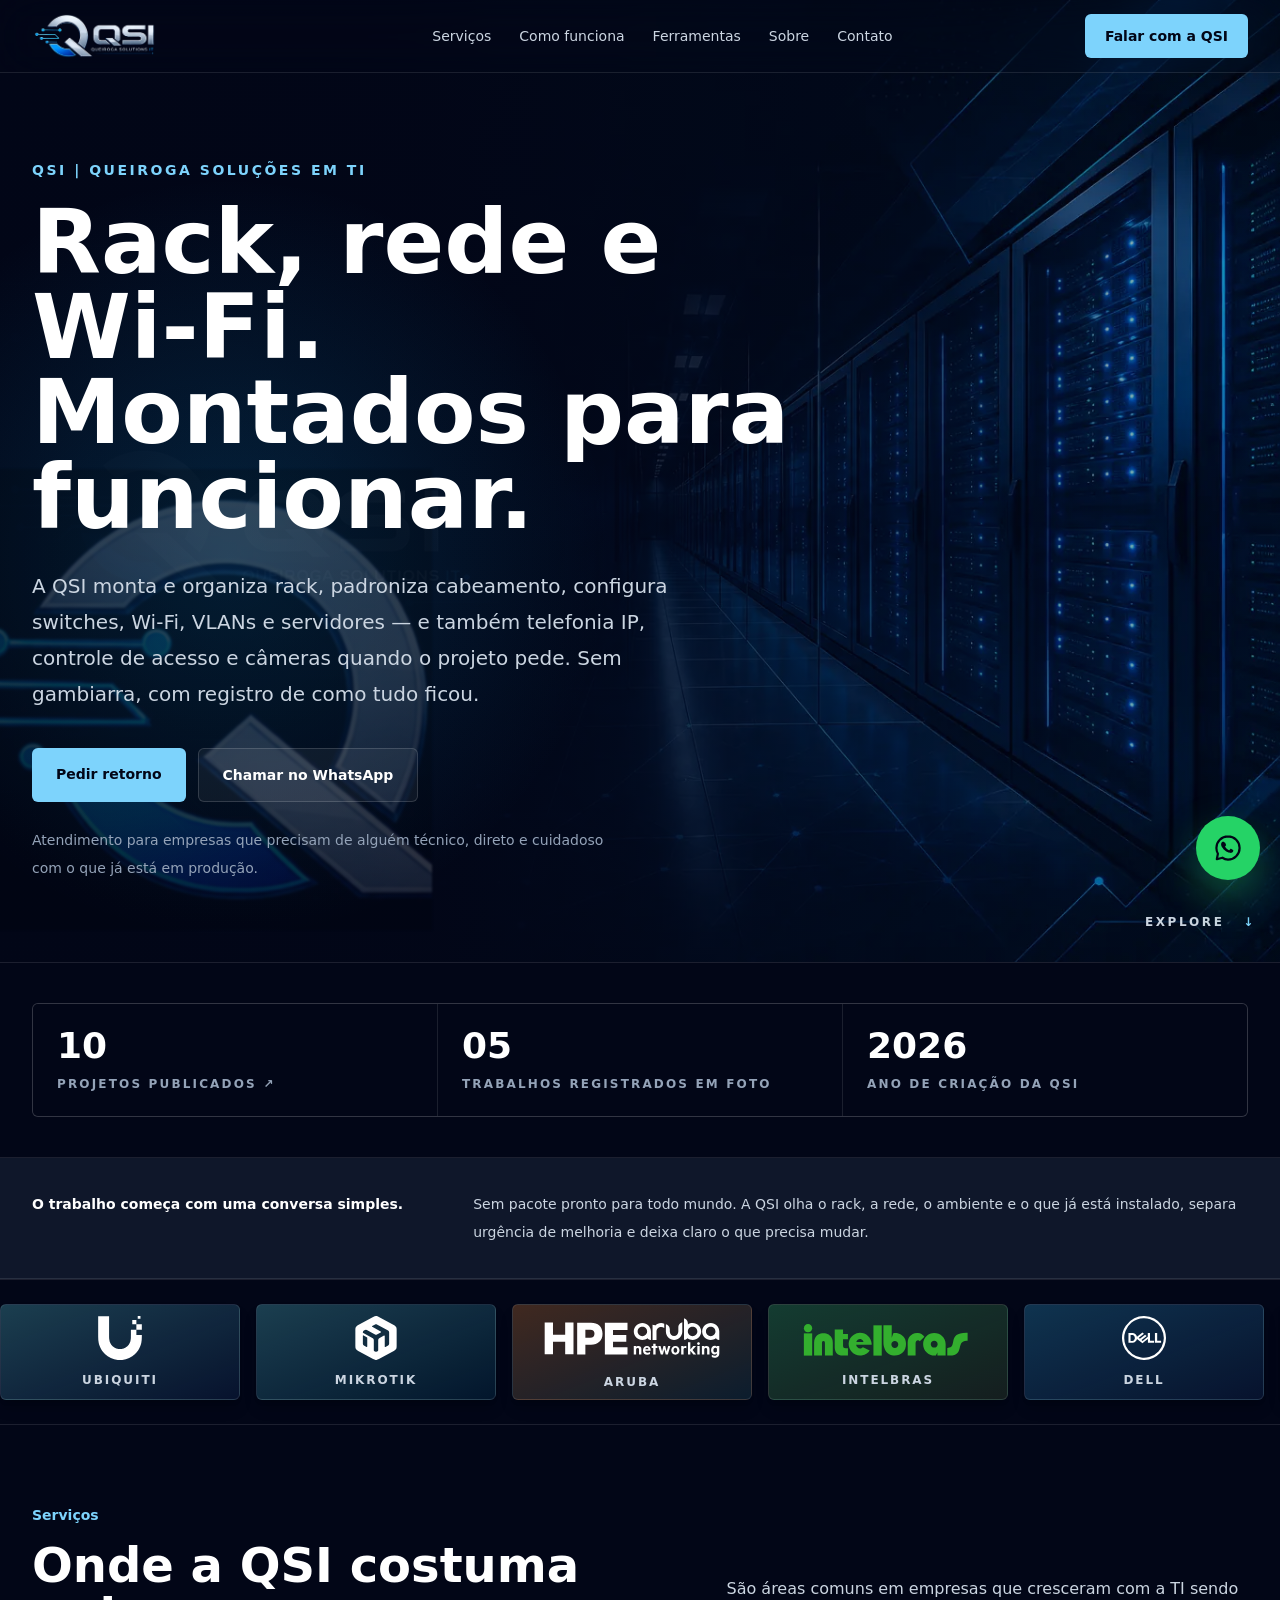
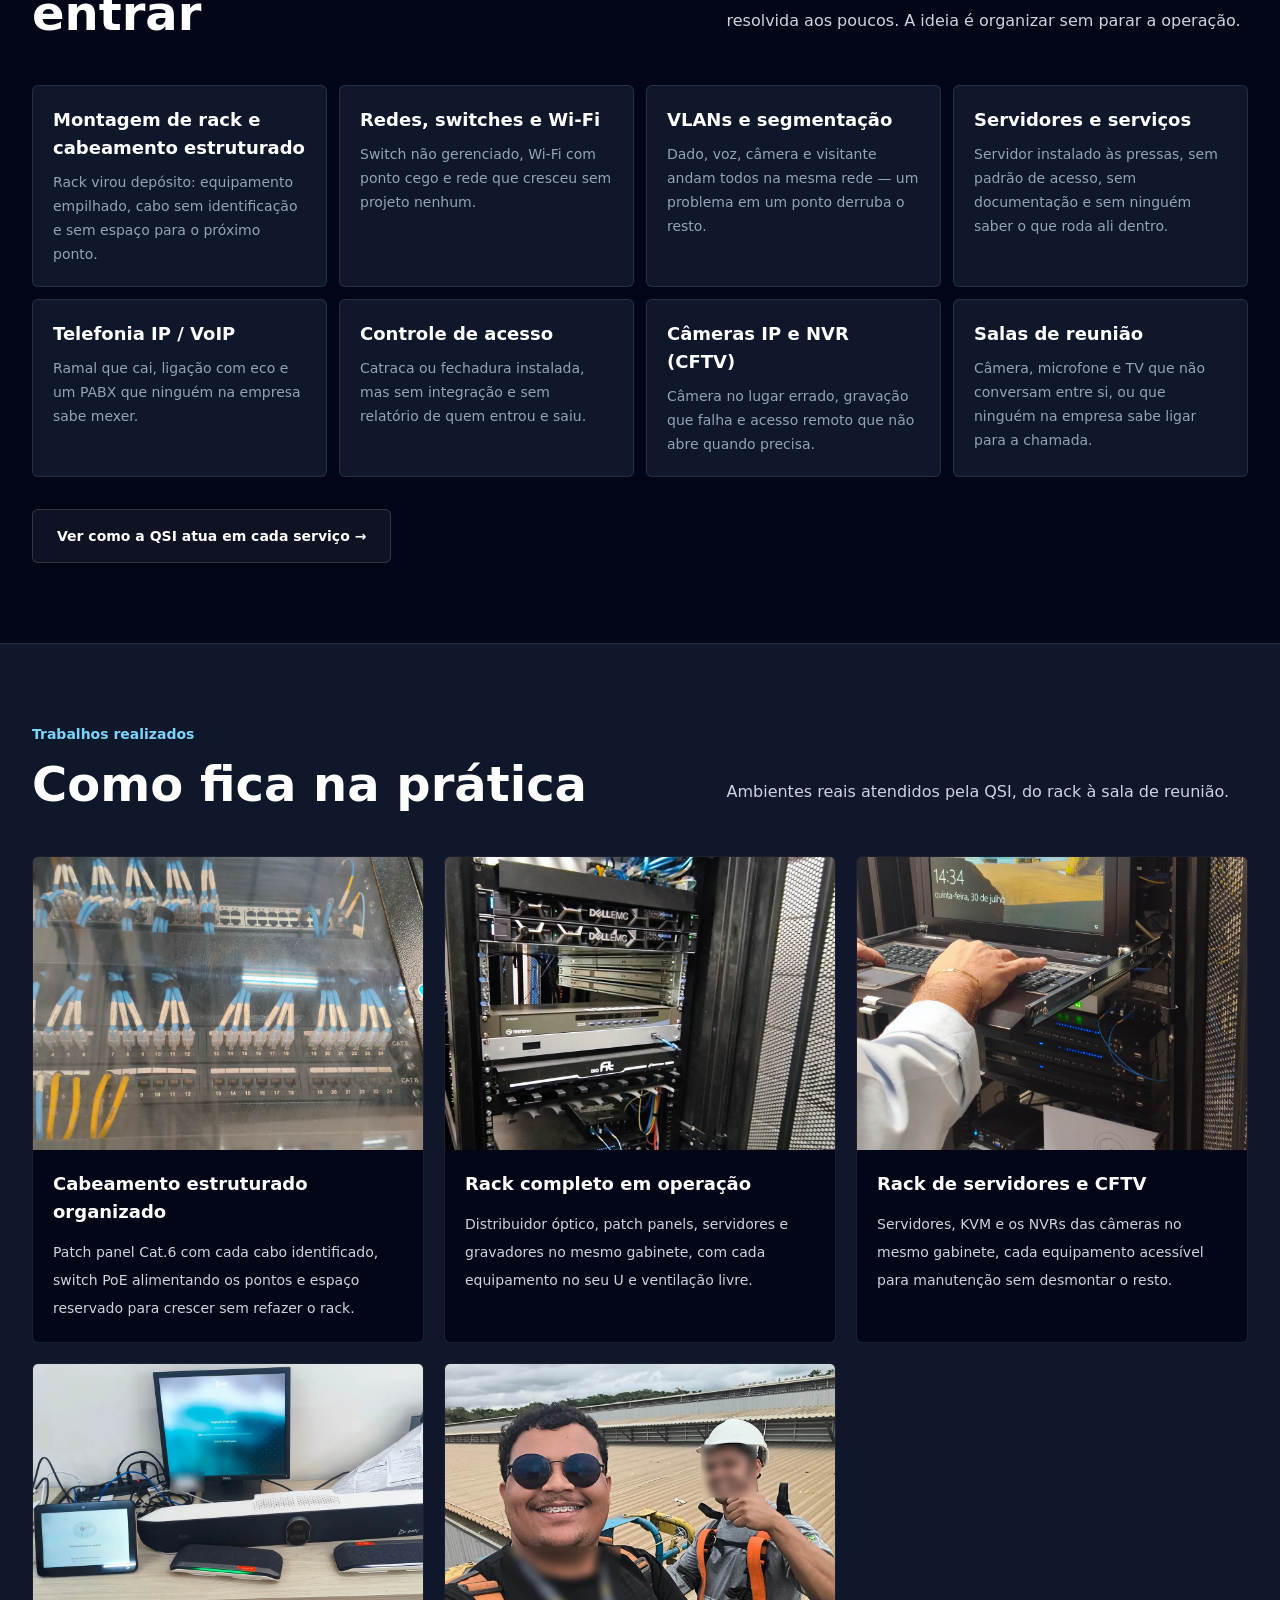
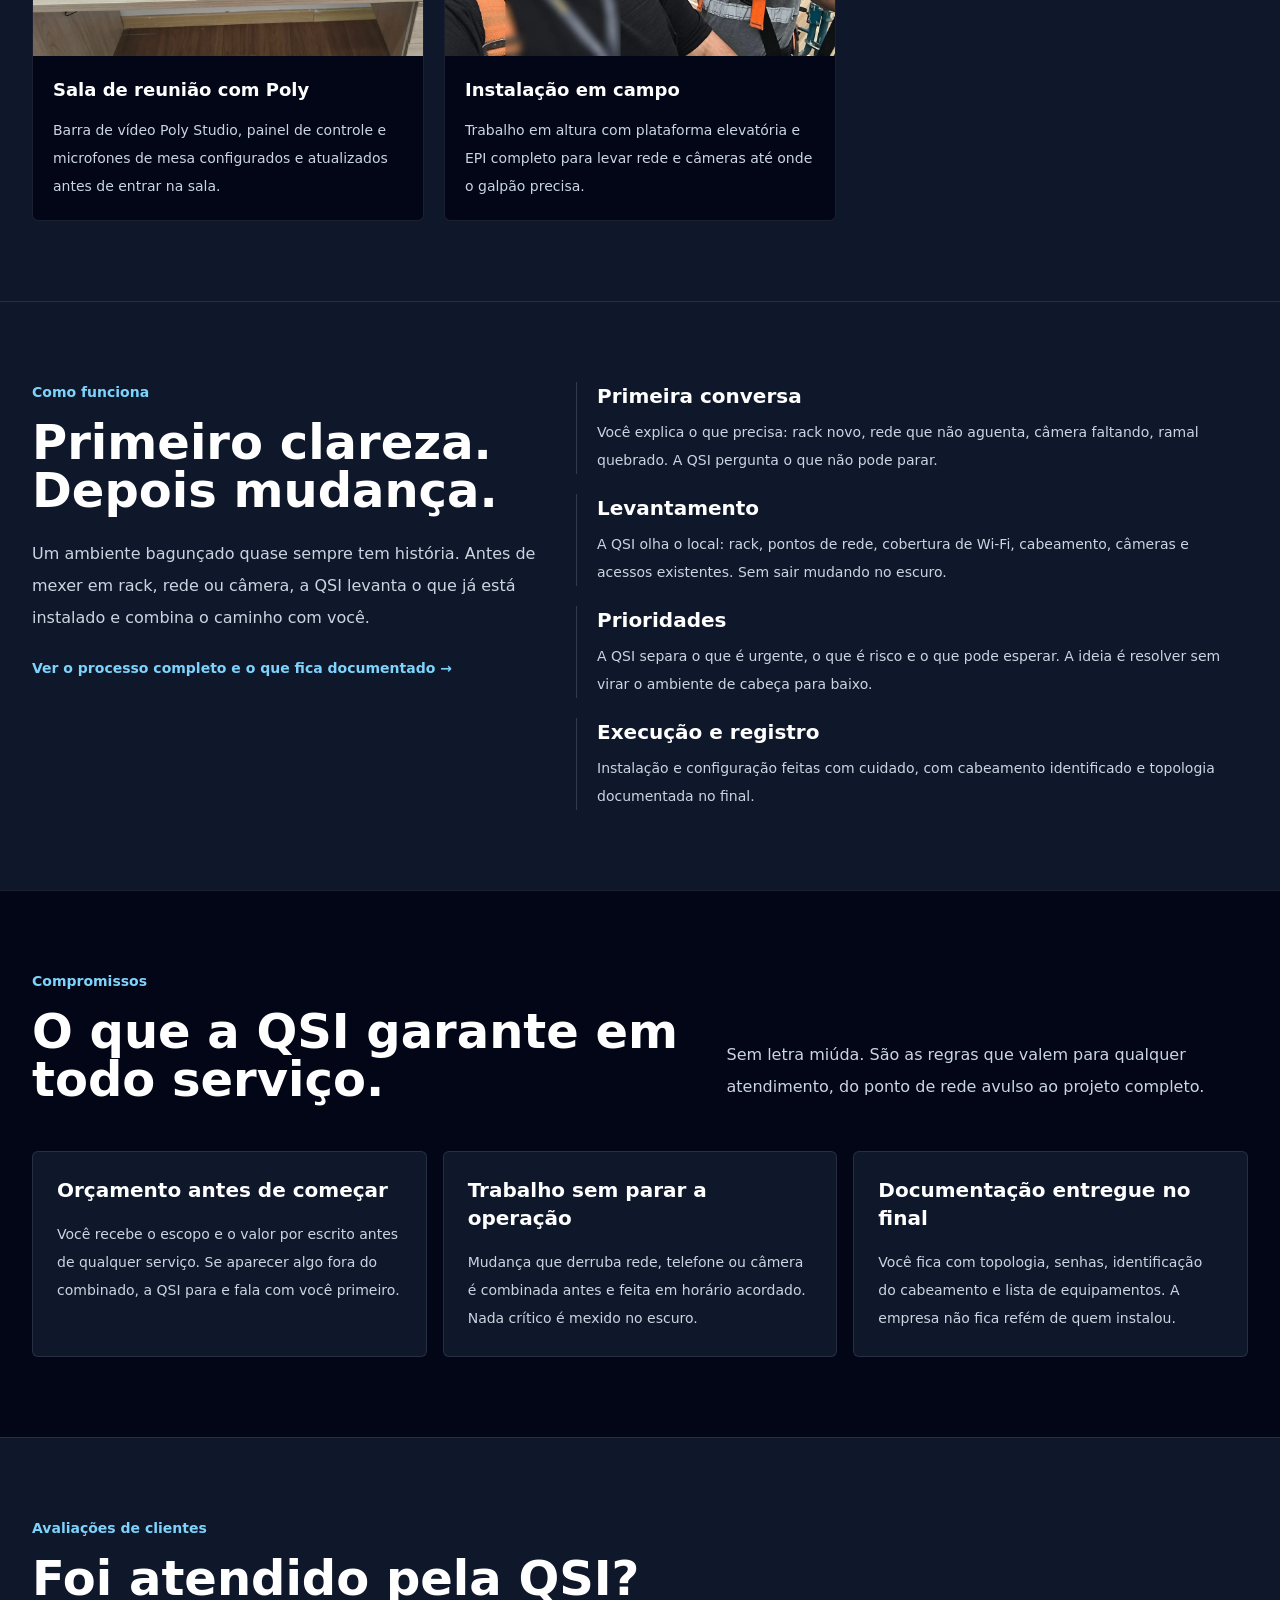
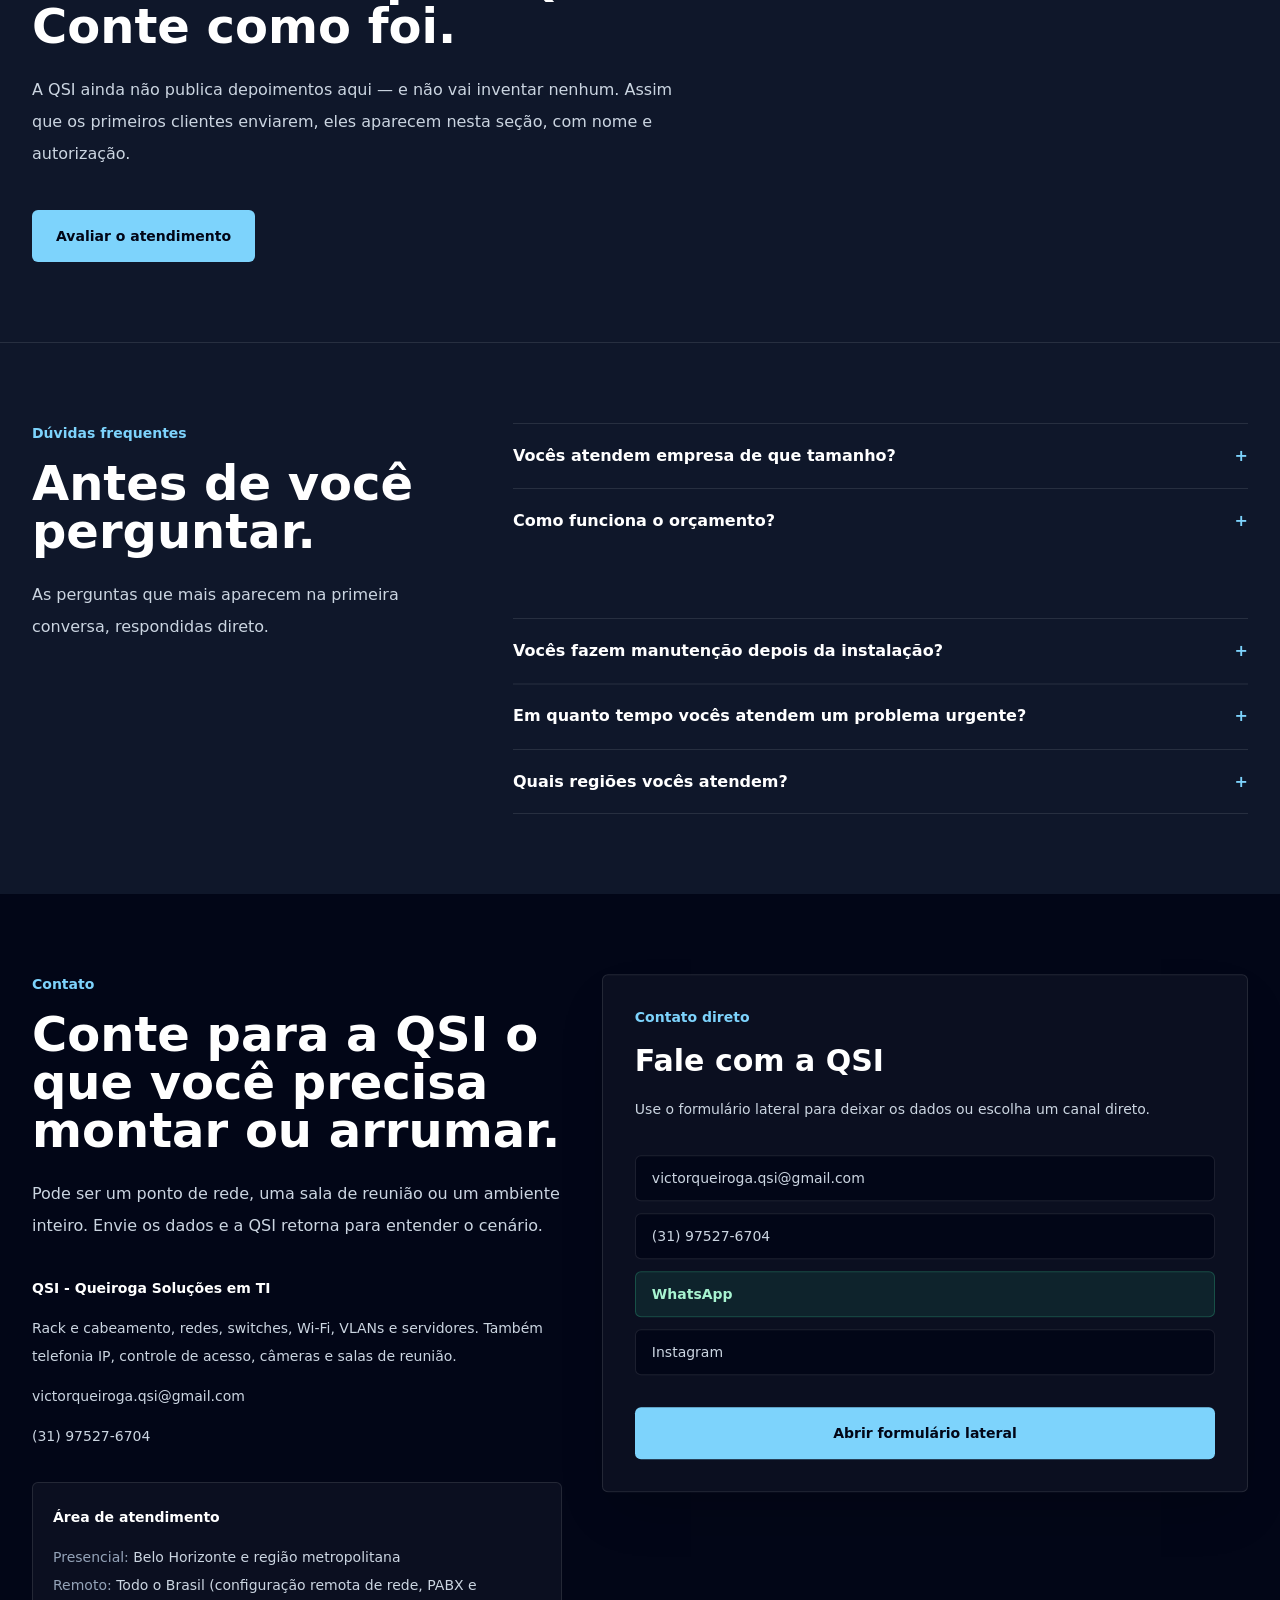
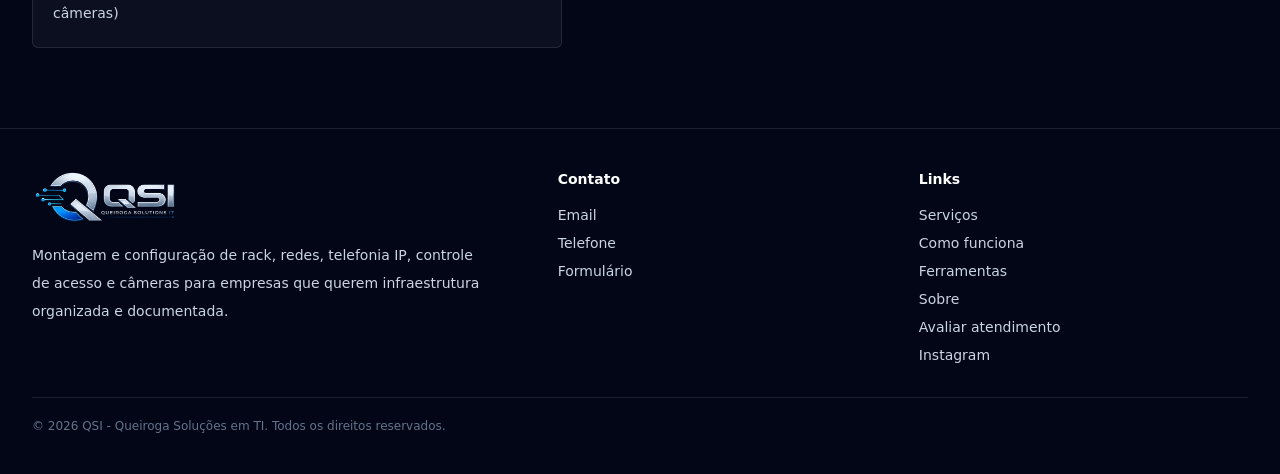
==== commit 5560c055: "Formularios usam o alias do FormSubmit Co-Authored-By: Claude Opus 5.5 <noreply@anthropic.com>" ====
--- a/index.html
+++ b/index.html
@@ -1 +1 @@
-<!DOCTYPE html><!--JMy3NeGZKqzPs4h9msv2a--><html lang="pt-BR"><head><meta charSet="utf-8"/><meta name="viewport" content="width=device-width, initial-scale=1"/><link rel="preload" as="image" href="/assets/qsi-logo-transparent.webp"/><link rel="preload" as="image" href="/assets/qsi-hero-spi.webp"/><link rel="preload" as="image" href="/assets/qsi-q-mark.webp"/><link rel="preload" as="image" href="/assets/brands/ubiquiti.svg"/><link rel="preload" as="image" href="/assets/brands/mikrotik.svg"/><link rel="preload" as="image" href="/assets/brands/aruba.svg"/><link rel="preload" as="image" href="/assets/brands/intelbras.svg"/><link rel="preload" as="image" href="/assets/brands/dell.svg"/><link rel="preload" as="image" href="/assets/brands/issabel.svg"/><link rel="preload" as="image" href="/assets/brands/yealink.svg"/><link rel="stylesheet" href="/_next/static/css/52a47025838978fd.css" data-precedence="next"/><link rel="preload" as="script" fetchPriority="low" href="/_next/static/chunks/webpack-4380396aec3b6cf0.js"/><script src="/_next/static/chunks/012f69b2-169bed509576dd48.js" async=""></script><script src="/_next/static/chunks/40-041700828706b6f8.js" async=""></script><script src="/_next/static/chunks/main-app-6236810d8918847a.js" async=""></script><script src="/_next/static/chunks/659-0f838036c9bcc469.js" async=""></script><script src="/_next/static/chunks/app/layout-88e0fa6b112dd5d7.js" async=""></script><script src="/_next/static/chunks/435-65545be0f8436f5b.js" async=""></script><script src="/_next/static/chunks/app/page-8a067c060b49a5c8.js" async=""></script><meta name="theme-color" content="#020617"/><title>QSI - Queiroga Soluções em TI</title><meta name="description" content="Montagem de rack e cabeamento, switches, Wi-Fi, VLANs e servidores — mais telefonia IP, controle de acesso e câmeras. Infraestrutura organizada e configurada para funcionar."/><meta name="author" content="QSI - Queiroga Soluções em TI"/><meta name="keywords" content="Montagem de rack,Cabeamento estruturado,Infraestrutura de rede,Mikrotik,Ubiquiti,Switch gerenciável,VLAN,Wi-Fi corporativo,Configuração de servidores,Windows Server,Hyper-V,Telefonia IP,VoIP,Issabel,Avaya,Controle de acesso,Hikvision,Intelbras,Control iD,CFTV,Câmeras IP,NVR,Sala de reunião,Videoconferência,Poly,Belo Horizonte,Minas Gerais"/><meta name="creator" content="QSI - Queiroga Soluções em TI"/><meta name="publisher" content="QSI - Queiroga Soluções em TI"/><meta name="robots" content="index, follow"/><meta name="googlebot" content="index, follow, max-image-preview:large, max-snippet:-1"/><link rel="canonical" href="https://queirogasolution.com.br/"/><meta property="og:title" content="QSI - Queiroga Soluções em TI"/><meta property="og:description" content="Organização prática de rack e cabeamento, redes, switches, Wi-Fi, VLANs e servidores — e também telefonia IP, controle de acesso e câmeras."/><meta property="og:url" content="https://queirogasolution.com.br/"/><meta property="og:site_name" content="QSI - Queiroga Soluções em TI"/><meta property="og:locale" content="pt_BR"/><meta property="og:image" content="https://queirogasolution.com.br/assets/qsi-og.jpg"/><meta property="og:image:width" content="1200"/><meta property="og:image:height" content="630"/><meta property="og:image:alt" content="QSI - infraestrutura de rede, telefonia e câmeras"/><meta property="og:type" content="website"/><meta name="twitter:card" content="summary_large_image"/><meta name="twitter:title" content="QSI - Queiroga Soluções em TI"/><meta name="twitter:description" content="Montagem e configuração de rack, cabeamento, redes, Wi-Fi e servidores, sem gambiarra."/><meta name="twitter:image" content="https://queirogasolution.com.br/assets/qsi-og.jpg"/><link rel="icon" href="/favicon.ico" type="image/x-icon" sizes="16x16"/><link rel="icon" href="/icon.png?e62e3575fc99ab15" type="image/png" sizes="192x192"/><link rel="apple-touch-icon" href="/apple-icon.png?1be4ec331b343004" type="image/png" sizes="180x180"/><script src="/_next/static/chunks/polyfills-42372ed130431b0a.js" noModule=""></script></head><body><div hidden=""><!--$--><!--/$--></div><header class="fixed inset-x-0 top-0 z-50 border-b border-white/10 bg-slate-950/92 backdrop-blur-xl"><div class="mx-auto flex h-[72px] max-w-[1600px] items-center justify-between gap-4 px-5 lg:px-8"><a href="/" class="flex shrink-0 items-center" aria-label="QSI - página inicial"><img alt="QSI - Queiroga Soluções em TI" width="260" height="100" decoding="async" data-nimg="1" class="h-10 w-36 object-contain object-left sm:h-11 sm:w-40 lg:h-12 lg:w-52" style="color:transparent" src="/assets/qsi-logo-transparent.webp"/></a><nav class="hidden items-center gap-4 md:flex lg:gap-7"><a href="/servicos/" class="whitespace-nowrap text-sm font-medium text-slate-300 transition hover:text-white">Serviços</a><a href="/como-funciona/" class="whitespace-nowrap text-sm font-medium text-slate-300 transition hover:text-white">Como funciona</a><a href="/ferramentas/" class="whitespace-nowrap text-sm font-medium text-slate-300 transition hover:text-white">Ferramentas</a><a href="/sobre/" class="whitespace-nowrap text-sm font-medium text-slate-300 transition hover:text-white">Sobre</a><a href="/contato/" class="whitespace-nowrap text-sm font-medium text-slate-300 transition hover:text-white">Contato</a></nav><a href="/contato/" class="hidden shrink-0 whitespace-nowrap rounded-md bg-sky-300 px-4 py-2.5 text-sm font-semibold text-slate-950 transition hover:bg-white md:inline-flex lg:px-5 lg:py-3">Falar com a QSI</a><button type="button" class="rounded-md border border-white/15 px-4 py-2 text-sm font-semibold text-white md:hidden" aria-expanded="false">Menu</button></div></header><main class="overflow-hidden bg-slate-950 text-slate-100"><script type="application/ld+json">{"@context":"https://schema.org","@type":"LocalBusiness","@id":"https://queirogasolution.com.br/#business","name":"QSI - Queiroga Soluções em TI","description":"Montagem de rack e cabeamento, switches, Wi-Fi, VLANs e servidores — mais telefonia IP, controle de acesso e câmeras. Infraestrutura organizada e configurada para funcionar.","areaServed":[{"@type":"City","name":"Belo Horizonte"},{"@type":"State","name":"Minas Gerais"}],"address":{"@type":"PostalAddress","addressLocality":"Belo Horizonte","addressRegion":"MG","addressCountry":"BR"},"knowsAbout":["Montagem de rack e cabeamento estruturado","Redes, switches e Wi-Fi","VLANs e segmentação","Servidores e serviços","Telefonia IP","Controle de acesso","Câmeras IP e NVR","Salas de reunião"],"url":"https://queirogasolution.com.br","image":"https://queirogasolution.com.br/assets/qsi-og.jpg","email":"victorqueiroga.qsi@gmail.com","telephone":"(31) 97527-6704","priceRange":"$$","sameAs":["https://www.instagram.com/queiroga_solutions_it?igsh=ZDJmYmFrMWUxdTM="]}</script><script type="application/ld+json">{"@context":"https://schema.org","@type":"FAQPage","mainEntity":[{"@type":"Question","name":"Vocês atendem empresa de que tamanho?","acceptedAnswer":{"@type":"Answer","text":"Do consultório e da loja com um rack pequeno até galpão e escritório com dezenas de pontos de rede. O que muda é o tamanho do projeto, não a forma de trabalhar."}},{"@type":"Question","name":"Como funciona o orçamento?","acceptedAnswer":{"@type":"Answer","text":"A primeira conversa e o levantamento inicial não têm custo. Depois de ver o que existe, a QSI manda o escopo e o valor por escrito. Só começa depois do seu aceite."}},{"@type":"Question","name":"Preciso comprar os equipamentos com vocês?","acceptedAnswer":{"@type":"Answer","text":"Não. A QSI trabalha com o que você já tem ou indica o que faz sentido comprar, com a especificação certa. Você compra de quem quiser."}},{"@type":"Question","name":"Vocês fazem manutenção depois da instalação?","acceptedAnswer":{"@type":"Answer","text":"Sim. Dá para contratar atendimento pontual quando der problema ou uma rotina mensal de acompanhamento, com prioridade de resposta."}},{"@type":"Question","name":"Em quanto tempo vocês atendem um problema urgente?","acceptedAnswer":{"@type":"Answer","text":"Rede parada, telefone mudo ou câmera fora do ar entram como urgência. O retorno é no mesmo dia útil, com atendimento remoto imediato quando o problema permite."}},{"@type":"Question","name":"Quais regiões vocês atendem?","acceptedAnswer":{"@type":"Answer","text":"Belo Horizonte e região metropolitana para serviço presencial. Configuração remota de rede, PABX e câmeras pode ser feita para qualquer lugar do país."}}]}</script><section id="inicio" class="relative min-h-screen overflow-hidden border-b border-white/10 bg-slate-950 pt-20"><img alt="Corredor de datacenter com racks iluminados em azul" decoding="async" data-nimg="fill" class="object-cover object-center opacity-95" style="position:absolute;height:100%;width:100%;left:0;top:0;right:0;bottom:0;color:transparent" src="/assets/qsi-hero-spi.webp"/><div class="absolute inset-0 bg-[linear-gradient(180deg,rgba(2,6,23,0.93)_0%,rgba(2,6,23,0.82)_55%,rgba(2,6,23,0.95)_100%)] lg:bg-[linear-gradient(90deg,rgba(2,6,23,0.99)_0%,rgba(2,6,23,0.96)_34%,rgba(2,6,23,0.62)_62%,rgba(2,6,23,0.18)_100%)]"></div><div class="absolute inset-0 bg-[radial-gradient(circle_at_18%_58%,rgba(14,165,233,0.18),transparent_32%)]"></div><img alt="" aria-hidden="true" width="625" height="530" decoding="async" data-nimg="1" class="pointer-events-none absolute -left-28 bottom-8 hidden w-[34rem] max-w-none opacity-[0.16] blur-[1px] saturate-150 lg:block" style="color:transparent" src="/assets/qsi-q-mark.webp"/><div class="relative mx-auto flex min-h-[calc(100vh-5rem)] max-w-[1600px] items-center px-5 py-20 lg:px-8"><div class="max-w-3xl"><p class="mb-5 text-sm font-semibold uppercase tracking-[0.18em] text-sky-300">QSI | Queiroga Soluções em TI</p><h1 class="max-w-5xl text-[clamp(2.5rem,7vw,6.8rem)] font-semibold leading-[1.05] tracking-normal text-white sm:leading-[0.95]">Rack, rede e Wi-Fi. Montados para funcionar.</h1><p class="mt-7 max-w-2xl text-lg leading-8 text-slate-300 sm:text-xl sm:leading-9">A QSI monta e organiza rack, padroniza cabeamento, configura switches, Wi-Fi, VLANs e servidores — e também telefonia IP, controle de acesso e câmeras quando o projeto pede. Sem gambiarra, com registro de como tudo ficou.</p><div class="mt-9 flex flex-col gap-3 sm:flex-row"><a href="/contato/" class="inline-flex justify-center rounded-md bg-sky-300 px-6 py-4 text-sm font-semibold text-slate-950 transition hover:bg-white">Pedir retorno</a><button type="button" data-qsi-whatsapp-popup="true" class="inline-flex justify-center rounded-md border border-white/15 bg-white/5 px-6 py-4 text-sm font-semibold text-white transition hover:border-emerald-400 hover:text-emerald-200">Chamar no WhatsApp</button></div><p class="mt-6 max-w-xl text-sm leading-7 text-slate-400">Atendimento para empresas que precisam de alguém técnico, direto e cuidadoso com o que já está em produção.</p></div></div><div class="absolute bottom-8 right-6 hidden text-xs font-semibold uppercase tracking-[0.22em] text-slate-300 lg:block">Explore <span class="ml-3 text-sky-300">↓</span></div></section><section class="border-b border-white/10 bg-slate-950 px-5 py-10 lg:px-8" aria-label="Números da QSI"><dl class="mx-auto grid max-w-[1600px] gap-px overflow-hidden rounded-md border border-white/10 bg-white/10 sm:grid-cols-3"><div class="flex flex-col bg-slate-950 p-6"><dt class="order-2 mt-3 text-xs font-semibold uppercase tracking-[0.18em] text-slate-400"><a class="transition hover:text-sky-300" href="https://github.com/VictorQueirogaToledo/apresentacoes" target="_blank" rel="noreferrer">Projetos publicados<!-- --> ↗</a></dt><dd class="text-4xl font-semibold leading-none text-white">10</dd></div><div class="flex flex-col bg-slate-950 p-6"><dt class="order-2 mt-3 text-xs font-semibold uppercase tracking-[0.18em] text-slate-400">Trabalhos registrados em foto</dt><dd class="text-4xl font-semibold leading-none text-white">05</dd></div><div class="flex flex-col bg-slate-950 p-6"><dt class="order-2 mt-3 text-xs font-semibold uppercase tracking-[0.18em] text-slate-400">Ano de criação da QSI</dt><dd class="text-4xl font-semibold leading-none text-white">2026</dd></div></dl></section><section class="border-b border-white/10 bg-slate-900 px-5 py-8 lg:px-8"><div class="mx-auto grid max-w-[1600px] gap-6 text-sm leading-7 text-slate-300 lg:grid-cols-[0.7fr_1.3fr]"><p class="font-semibold text-white">O trabalho começa com uma conversa simples.</p><p>Sem pacote pronto para todo mundo. A QSI olha o rack, a rede, o ambiente e o que já está instalado, separa urgência de melhoria e deixa claro o que precisa mudar.</p></div></section><div class="overflow-hidden border-y border-white/10 bg-slate-950 py-6"><div class="brand-marquee flex w-max gap-4"><div class="flex h-24 min-w-60 flex-col items-center justify-center gap-3 rounded-md border border-white/10 bg-gradient-to-br from-cyan-300/25 to-blue-500/10 px-7 shadow-lg shadow-black/20"><img src="/assets/brands/ubiquiti.svg" alt="Logo Ubiquiti" class="object-contain h-11 w-36"/><span class="text-xs font-semibold uppercase tracking-[0.16em] text-slate-300">Ubiquiti</span></div><div class="flex h-24 min-w-60 flex-col items-center justify-center gap-3 rounded-md border border-white/10 bg-gradient-to-br from-cyan-300/25 to-sky-500/10 px-7 shadow-lg shadow-black/20"><img src="/assets/brands/mikrotik.svg" alt="Logo MikroTik" class="object-contain h-11 w-36"/><span class="text-xs font-semibold uppercase tracking-[0.16em] text-slate-300">MikroTik</span></div><div class="flex h-24 min-w-60 flex-col items-center justify-center gap-3 rounded-md border border-white/10 bg-gradient-to-br from-orange-400/25 to-cyan-300/10 px-7 shadow-lg shadow-black/20"><img src="/assets/brands/aruba.svg" alt="Logo Aruba" class="object-contain h-12 w-44 brightness-0 invert"/><span class="text-xs font-semibold uppercase tracking-[0.16em] text-slate-300">Aruba</span></div><div class="flex h-24 min-w-60 flex-col items-center justify-center gap-3 rounded-md border border-white/10 bg-gradient-to-br from-green-400/25 to-lime-300/10 px-7 shadow-lg shadow-black/20"><img src="/assets/brands/intelbras.svg" alt="Logo Intelbras" class="object-contain h-11 w-44"/><span class="text-xs font-semibold uppercase tracking-[0.16em] text-slate-300">Intelbras</span></div><div class="flex h-24 min-w-60 flex-col items-center justify-center gap-3 rounded-md border border-white/10 bg-gradient-to-br from-sky-400/25 to-blue-500/10 px-7 shadow-lg shadow-black/20"><img src="/assets/brands/dell.svg" alt="Logo Dell" class="object-contain h-11 w-32"/><span class="text-xs font-semibold uppercase tracking-[0.16em] text-slate-300">Dell</span></div><div class="flex h-24 min-w-60 flex-col items-center justify-center gap-3 rounded-md border border-white/10 bg-gradient-to-br from-violet-400/25 to-fuchsia-300/10 px-7 shadow-lg shadow-black/20"><img src="/assets/brands/issabel.svg" alt="Logo Issabel" class="object-contain h-12 w-32"/><span class="text-xs font-semibold uppercase tracking-[0.16em] text-slate-300">Issabel</span></div><div class="flex h-24 min-w-60 flex-col items-center justify-center gap-3 rounded-md border border-white/10 bg-gradient-to-br from-emerald-400/25 to-teal-500/10 px-7 shadow-lg shadow-black/20"><img src="/assets/brands/yealink.svg" alt="Logo Yealink" class="object-contain h-11 w-44 brightness-0 invert"/><span class="text-xs font-semibold uppercase tracking-[0.16em] text-slate-300">Yealink</span></div><div class="flex h-24 min-w-60 flex-col items-center justify-center gap-3 rounded-md border border-white/10 bg-gradient-to-br from-cyan-300/25 to-blue-500/10 px-7 shadow-lg shadow-black/20"><img src="/assets/brands/ubiquiti.svg" alt="Logo Ubiquiti" class="object-contain h-11 w-36"/><span class="text-xs font-semibold uppercase tracking-[0.16em] text-slate-300">Ubiquiti</span></div><div class="flex h-24 min-w-60 flex-col items-center justify-center gap-3 rounded-md border border-white/10 bg-gradient-to-br from-cyan-300/25 to-sky-500/10 px-7 shadow-lg shadow-black/20"><img src="/assets/brands/mikrotik.svg" alt="Logo MikroTik" class="object-contain h-11 w-36"/><span class="text-xs font-semibold uppercase tracking-[0.16em] text-slate-300">MikroTik</span></div><div class="flex h-24 min-w-60 flex-col items-center justify-center gap-3 rounded-md border border-white/10 bg-gradient-to-br from-orange-400/25 to-cyan-300/10 px-7 shadow-lg shadow-black/20"><img src="/assets/brands/aruba.svg" alt="Logo Aruba" class="object-contain h-12 w-44 brightness-0 invert"/><span class="text-xs font-semibold uppercase tracking-[0.16em] text-slate-300">Aruba</span></div><div class="flex h-24 min-w-60 flex-col items-center justify-center gap-3 rounded-md border border-white/10 bg-gradient-to-br from-green-400/25 to-lime-300/10 px-7 shadow-lg shadow-black/20"><img src="/assets/brands/intelbras.svg" alt="Logo Intelbras" class="object-contain h-11 w-44"/><span class="text-xs font-semibold uppercase tracking-[0.16em] text-slate-300">Intelbras</span></div><div class="flex h-24 min-w-60 flex-col items-center justify-center gap-3 rounded-md border border-white/10 bg-gradient-to-br from-sky-400/25 to-blue-500/10 px-7 shadow-lg shadow-black/20"><img src="/assets/brands/dell.svg" alt="Logo Dell" class="object-contain h-11 w-32"/><span class="text-xs font-semibold uppercase tracking-[0.16em] text-slate-300">Dell</span></div><div class="flex h-24 min-w-60 flex-col items-center justify-center gap-3 rounded-md border border-white/10 bg-gradient-to-br from-violet-400/25 to-fuchsia-300/10 px-7 shadow-lg shadow-black/20"><img src="/assets/brands/issabel.svg" alt="Logo Issabel" class="object-contain h-12 w-32"/><span class="text-xs font-semibold uppercase tracking-[0.16em] text-slate-300">Issabel</span></div><div class="flex h-24 min-w-60 flex-col items-center justify-center gap-3 rounded-md border border-white/10 bg-gradient-to-br from-emerald-400/25 to-teal-500/10 px-7 shadow-lg shadow-black/20"><img src="/assets/brands/yealink.svg" alt="Logo Yealink" class="object-contain h-11 w-44 brightness-0 invert"/><span class="text-xs font-semibold uppercase tracking-[0.16em] text-slate-300">Yealink</span></div></div></div><section id="servicos" class="mx-auto max-w-[1600px] px-5 py-20 lg:px-8"><div style="opacity:0;transform:translateY(28px)"><div class="mb-12 grid gap-6 lg:grid-cols-[0.9fr_0.7fr] lg:items-end"><div><p class="mb-4 text-sm font-semibold text-sky-300">Serviços</p><h2 class="text-4xl font-semibold leading-tight text-white sm:text-5xl">Onde a QSI costuma entrar</h2></div><p class="text-base leading-8 text-slate-300">São áreas comuns em empresas que cresceram com a TI sendo resolvida aos poucos. A ideia é organizar sem parar a operação.</p></div></div><div class="grid gap-3 sm:grid-cols-2 lg:grid-cols-4"><div style="opacity:0;transform:translateY(28px)"><article class="h-full rounded-md border border-white/10 bg-slate-900 p-5"><h3 class="text-lg font-semibold text-white">Montagem de rack e cabeamento estruturado</h3><p class="mt-2 text-sm leading-6 text-slate-400">Rack virou depósito: equipamento empilhado, cabo sem identificação e sem espaço para o próximo ponto.</p></article></div><div style="opacity:0;transform:translateY(28px)"><article class="h-full rounded-md border border-white/10 bg-slate-900 p-5"><h3 class="text-lg font-semibold text-white">Redes, switches e Wi-Fi</h3><p class="mt-2 text-sm leading-6 text-slate-400">Switch não gerenciado, Wi-Fi com ponto cego e rede que cresceu sem projeto nenhum.</p></article></div><div style="opacity:0;transform:translateY(28px)"><article class="h-full rounded-md border border-white/10 bg-slate-900 p-5"><h3 class="text-lg font-semibold text-white">VLANs e segmentação</h3><p class="mt-2 text-sm leading-6 text-slate-400">Dado, voz, câmera e visitante andam todos na mesma rede — um problema em um ponto derruba o resto.</p></article></div><div style="opacity:0;transform:translateY(28px)"><article class="h-full rounded-md border border-white/10 bg-slate-900 p-5"><h3 class="text-lg font-semibold text-white">Servidores e serviços</h3><p class="mt-2 text-sm leading-6 text-slate-400">Servidor instalado às pressas, sem padrão de acesso, sem documentação e sem ninguém saber o que roda ali dentro.</p></article></div><div style="opacity:0;transform:translateY(28px)"><article class="h-full rounded-md border border-white/10 bg-slate-900 p-5"><h3 class="text-lg font-semibold text-white">Telefonia IP / VoIP</h3><p class="mt-2 text-sm leading-6 text-slate-400">Ramal que cai, ligação com eco e um PABX que ninguém na empresa sabe mexer.</p></article></div><div style="opacity:0;transform:translateY(28px)"><article class="h-full rounded-md border border-white/10 bg-slate-900 p-5"><h3 class="text-lg font-semibold text-white">Controle de acesso</h3><p class="mt-2 text-sm leading-6 text-slate-400">Catraca ou fechadura instalada, mas sem integração e sem relatório de quem entrou e saiu.</p></article></div><div style="opacity:0;transform:translateY(28px)"><article class="h-full rounded-md border border-white/10 bg-slate-900 p-5"><h3 class="text-lg font-semibold text-white">Câmeras IP e NVR (CFTV)</h3><p class="mt-2 text-sm leading-6 text-slate-400">Câmera no lugar errado, gravação que falha e acesso remoto que não abre quando precisa.</p></article></div><div style="opacity:0;transform:translateY(28px)"><article class="h-full rounded-md border border-white/10 bg-slate-900 p-5"><h3 class="text-lg font-semibold text-white">Salas de reunião</h3><p class="mt-2 text-sm leading-6 text-slate-400">Câmera, microfone e TV que não conversam entre si, ou que ninguém na empresa sabe ligar para a chamada.</p></article></div></div><a href="/servicos/" class="mt-8 inline-flex rounded-md border border-white/15 bg-white/5 px-6 py-4 text-sm font-semibold text-white transition hover:border-sky-300 hover:text-sky-200">Ver como a QSI atua em cada serviço →</a></section><section id="trabalhos" class="border-y border-white/10 bg-slate-900 px-5 py-20 lg:px-8"><div class="mx-auto max-w-[1600px]"><div style="opacity:0;transform:translateY(28px)"><div class="mb-12 grid gap-6 lg:grid-cols-[0.9fr_0.7fr] lg:items-end"><div><p class="mb-4 text-sm font-semibold text-sky-300">Trabalhos realizados</p><h2 class="text-4xl font-semibold leading-tight text-white sm:text-5xl">Como fica na prática</h2></div><p class="text-base leading-8 text-slate-300">Ambientes reais atendidos pela QSI, do rack à sala de reunião.</p></div></div><div class="grid grid-cols-2 gap-3 sm:gap-5 lg:grid-cols-3"><div style="opacity:0;transform:translateY(28px)"><article class="h-full overflow-hidden rounded-md border border-white/10 bg-slate-950"><div class="relative aspect-[4/3]"><img alt="Rack com patch panel Cat.6, cabos azuis identificados e switch PoE" loading="lazy" decoding="async" data-nimg="fill" class="object-cover" style="position:absolute;height:100%;width:100%;left:0;top:0;right:0;bottom:0;color:transparent" src="/assets/trabalhos/rack-cabeamento.webp"/></div><div class="p-3 sm:p-5"><h3 class="text-sm font-semibold text-white sm:text-lg">Cabeamento estruturado organizado</h3><p class="mt-3 hidden text-sm leading-7 text-slate-300 sm:block">Patch panel Cat.6 com cada cabo identificado, switch PoE alimentando os pontos e espaço reservado para crescer sem refazer o rack.</p></div></article></div><div style="opacity:0;transform:translateY(28px)"><article class="h-full overflow-hidden rounded-md border border-white/10 bg-slate-950"><div class="relative aspect-[4/3]"><img alt="Rack equipado com distribuidor óptico, patch panels e servidores" loading="lazy" decoding="async" data-nimg="fill" class="object-cover" style="position:absolute;height:100%;width:100%;left:0;top:0;right:0;bottom:0;color:transparent" src="/assets/trabalhos/rack-completo.webp"/></div><div class="p-3 sm:p-5"><h3 class="text-sm font-semibold text-white sm:text-lg">Rack completo em operação</h3><p class="mt-3 hidden text-sm leading-7 text-slate-300 sm:block">Distribuidor óptico, patch panels, servidores e gravadores no mesmo gabinete, com cada equipamento no seu U e ventilação livre.</p></div></article></div><div style="opacity:0;transform:translateY(28px)"><article class="h-full overflow-hidden rounded-md border border-white/10 bg-slate-950"><div class="relative aspect-[4/3]"><img alt="Rack com servidores, gaveta KVM e NVRs de câmeras em operação" loading="lazy" decoding="async" data-nimg="fill" class="object-cover" style="position:absolute;height:100%;width:100%;left:0;top:0;right:0;bottom:0;color:transparent" src="/assets/trabalhos/rack-servidores-cftv.webp"/></div><div class="p-3 sm:p-5"><h3 class="text-sm font-semibold text-white sm:text-lg">Rack de servidores e CFTV</h3><p class="mt-3 hidden text-sm leading-7 text-slate-300 sm:block">Servidores, KVM e os NVRs das câmeras no mesmo gabinete, cada equipamento acessível para manutenção sem desmontar o resto.</p></div></article></div><div style="opacity:0;transform:translateY(28px)"><article class="h-full overflow-hidden rounded-md border border-white/10 bg-slate-950"><div class="relative aspect-[4/3]"><img alt="Barra de videoconferência Poly Studio, tablet de controle e microfones Poly Sync" loading="lazy" decoding="async" data-nimg="fill" class="object-cover" style="position:absolute;height:100%;width:100%;left:0;top:0;right:0;bottom:0;color:transparent" src="/assets/trabalhos/sala-reuniao-poly.webp"/></div><div class="p-3 sm:p-5"><h3 class="text-sm font-semibold text-white sm:text-lg">Sala de reunião com Poly</h3><p class="mt-3 hidden text-sm leading-7 text-slate-300 sm:block">Barra de vídeo Poly Studio, painel de controle e microfones de mesa configurados e atualizados antes de entrar na sala.</p></div></article></div><div style="opacity:0;transform:translateY(28px)"><article class="h-full overflow-hidden rounded-md border border-white/10 bg-slate-950"><div class="relative aspect-[4/3]"><img alt="Técnicos em plataforma elevatória sobre a cobertura de um galpão" loading="lazy" decoding="async" data-nimg="fill" class="object-cover" style="position:absolute;height:100%;width:100%;left:0;top:0;right:0;bottom:0;color:transparent" src="/assets/trabalhos/equipe-campo.webp"/></div><div class="p-3 sm:p-5"><h3 class="text-sm font-semibold text-white sm:text-lg">Instalação em campo</h3><p class="mt-3 hidden text-sm leading-7 text-slate-300 sm:block">Trabalho em altura com plataforma elevatória e EPI completo para levar rede e câmeras até onde o galpão precisa.</p></div></article></div></div></div></section><section id="como-funciona" class="bg-slate-900 px-5 py-20 lg:px-8"><div class="mx-auto grid max-w-[1600px] gap-10 lg:grid-cols-[0.75fr_1fr]"><div style="opacity:0;transform:translateY(28px)"><div class="max-w-xl"><p class="mb-4 text-sm font-semibold text-sky-300">Como funciona</p><h2 class="text-4xl font-semibold leading-tight text-white sm:text-5xl">Primeiro clareza. Depois mudança.</h2><p class="mt-6 text-base leading-8 text-slate-300">Um ambiente bagunçado quase sempre tem história. Antes de mexer em rack, rede ou câmera, a QSI levanta o que já está instalado e combina o caminho com você.</p><a href="/como-funciona/" class="mt-6 inline-block text-sm font-semibold text-sky-300 hover:text-white">Ver o processo completo e o que fica documentado →</a></div></div><div class="grid gap-5"><div style="opacity:0;transform:translateY(28px)"><article class="border-l border-white/15 pl-5"><h3 class="text-xl font-semibold text-white">Primeira conversa</h3><p class="mt-2 text-sm leading-7 text-slate-300">Você explica o que precisa: rack novo, rede que não aguenta, câmera faltando, ramal quebrado. A QSI pergunta o que não pode parar.</p></article></div><div style="opacity:0;transform:translateY(28px)"><article class="border-l border-white/15 pl-5"><h3 class="text-xl font-semibold text-white">Levantamento</h3><p class="mt-2 text-sm leading-7 text-slate-300">A QSI olha o local: rack, pontos de rede, cobertura de Wi-Fi, cabeamento, câmeras e acessos existentes. Sem sair mudando no escuro.</p></article></div><div style="opacity:0;transform:translateY(28px)"><article class="border-l border-white/15 pl-5"><h3 class="text-xl font-semibold text-white">Prioridades</h3><p class="mt-2 text-sm leading-7 text-slate-300">A QSI separa o que é urgente, o que é risco e o que pode esperar. A ideia é resolver sem virar o ambiente de cabeça para baixo.</p></article></div><div style="opacity:0;transform:translateY(28px)"><article class="border-l border-white/15 pl-5"><h3 class="text-xl font-semibold text-white">Execução e registro</h3><p class="mt-2 text-sm leading-7 text-slate-300">Instalação e configuração feitas com cuidado, com cabeamento identificado e topologia documentada no final.</p></article></div></div></div></section><section class="border-t border-white/10 bg-slate-950 px-5 py-20 lg:px-8"><div class="mx-auto max-w-[1600px]"><div style="opacity:0;transform:translateY(28px)"><div class="mb-12 grid gap-6 lg:grid-cols-[0.9fr_0.7fr] lg:items-end"><div><p class="mb-4 text-sm font-semibold text-sky-300">Compromissos</p><h2 class="text-4xl font-semibold leading-tight text-white sm:text-5xl">O que a QSI garante em todo serviço.</h2></div><p class="text-base leading-8 text-slate-300">Sem letra miúda. São as regras que valem para qualquer atendimento, do ponto de rede avulso ao projeto completo.</p></div></div><div class="grid gap-4 lg:grid-cols-3"><div style="opacity:0;transform:translateY(28px)"><article class="h-full rounded-md border border-white/10 bg-slate-900 p-6"><h3 class="text-xl font-semibold text-white">Orçamento antes de começar</h3><p class="mt-4 text-sm leading-7 text-slate-300">Você recebe o escopo e o valor por escrito antes de qualquer serviço. Se aparecer algo fora do combinado, a QSI para e fala com você primeiro.</p></article></div><div style="opacity:0;transform:translateY(28px)"><article class="h-full rounded-md border border-white/10 bg-slate-900 p-6"><h3 class="text-xl font-semibold text-white">Trabalho sem parar a operação</h3><p class="mt-4 text-sm leading-7 text-slate-300">Mudança que derruba rede, telefone ou câmera é combinada antes e feita em horário acordado. Nada crítico é mexido no escuro.</p></article></div><div style="opacity:0;transform:translateY(28px)"><article class="h-full rounded-md border border-white/10 bg-slate-900 p-6"><h3 class="text-xl font-semibold text-white">Documentação entregue no final</h3><p class="mt-4 text-sm leading-7 text-slate-300">Você fica com topologia, senhas, identificação do cabeamento e lista de equipamentos. A empresa não fica refém de quem instalou.</p></article></div></div></div></section><section id="avaliacoes" class="border-y border-white/10 bg-slate-900 px-5 py-20 lg:px-8"><div class="mx-auto max-w-[1600px]"><div style="opacity:0;transform:translateY(28px)"><div class="max-w-2xl"><p class="mb-4 text-sm font-semibold text-sky-300">Avaliações de clientes</p><h2 class="text-4xl font-semibold leading-tight text-white sm:text-5xl">Foi atendido pela QSI? Conte como foi.</h2><p class="mt-6 text-base leading-8 text-slate-300">A QSI ainda não publica depoimentos aqui — e não vai inventar nenhum. Assim que os primeiros clientes enviarem, eles aparecem nesta seção, com nome e autorização.</p></div></div><div style="opacity:0;transform:translateY(28px)"><div class="mt-10 flex flex-col gap-3 sm:flex-row"><a href="/avaliacao/" class="inline-flex justify-center rounded-md bg-sky-300 px-6 py-4 text-sm font-semibold text-slate-950 transition hover:bg-white">Avaliar o atendimento</a></div></div></div></section><section id="duvidas" class="bg-slate-900 px-5 py-20 lg:px-8"><div class="mx-auto grid max-w-[1600px] gap-10 lg:grid-cols-[0.6fr_1fr]"><div style="opacity:0;transform:translateY(28px)"><div class="max-w-md"><p class="mb-4 text-sm font-semibold text-sky-300">Dúvidas frequentes</p><h2 class="text-4xl font-semibold leading-tight text-white sm:text-5xl">Antes de você perguntar.</h2><p class="mt-6 text-base leading-8 text-slate-300">As perguntas que mais aparecem na primeira conversa, respondidas direto.</p></div></div><div class="divide-y divide-white/10 border-y border-white/10"><div style="opacity:0;transform:translateY(28px)"><details class="group py-5"><summary class="flex cursor-pointer list-none items-center justify-between gap-4 text-base font-semibold text-white">Vocês atendem empresa de que tamanho?<span aria-hidden="true" class="text-sky-300 transition group-open:rotate-45">+</span></summary><p class="mt-3 text-sm leading-7 text-slate-300">Do consultório e da loja com um rack pequeno até galpão e escritório com dezenas de pontos de rede. O que muda é o tamanho do projeto, não a forma de trabalhar.</p></details></div><div style="opacity:0;transform:translateY(28px)"><details class="group py-5"><summary class="flex cursor-pointer list-none items-center justify-between gap-4 text-base font-semibold text-white">Como funciona o orçamento?<span aria-hidden="true" class="text-sky-300 transition group-open:rotate-45">+</span></summary><p class="mt-3 text-sm leading-7 text-slate-300">A primeira conversa e o levantamento inicial não têm custo. Depois de ver o que existe, a QSI manda o escopo e o valor por escrito. Só começa depois do seu aceite.</p></details></div><div style="opacity:0;transform:translateY(28px)"><details class="group py-5"><summary class="flex cursor-pointer list-none items-center justify-between gap-4 text-base font-semibold text-white">Preciso comprar os equipamentos com vocês?<span aria-hidden="true" class="text-sky-300 transition group-open:rotate-45">+</span></summary><p class="mt-3 text-sm leading-7 text-slate-300">Não. A QSI trabalha com o que você já tem ou indica o que faz sentido comprar, com a especificação certa. Você compra de quem quiser.</p></details></div><div style="opacity:0;transform:translateY(28px)"><details class="group py-5"><summary class="flex cursor-pointer list-none items-center justify-between gap-4 text-base font-semibold text-white">Vocês fazem manutenção depois da instalação?<span aria-hidden="true" class="text-sky-300 transition group-open:rotate-45">+</span></summary><p class="mt-3 text-sm leading-7 text-slate-300">Sim. Dá para contratar atendimento pontual quando der problema ou uma rotina mensal de acompanhamento, com prioridade de resposta.</p></details></div><div style="opacity:0;transform:translateY(28px)"><details class="group py-5"><summary class="flex cursor-pointer list-none items-center justify-between gap-4 text-base font-semibold text-white">Em quanto tempo vocês atendem um problema urgente?<span aria-hidden="true" class="text-sky-300 transition group-open:rotate-45">+</span></summary><p class="mt-3 text-sm leading-7 text-slate-300">Rede parada, telefone mudo ou câmera fora do ar entram como urgência. O retorno é no mesmo dia útil, com atendimento remoto imediato quando o problema permite.</p></details></div><div style="opacity:0;transform:translateY(28px)"><details class="group py-5"><summary class="flex cursor-pointer list-none items-center justify-between gap-4 text-base font-semibold text-white">Quais regiões vocês atendem?<span aria-hidden="true" class="text-sky-300 transition group-open:rotate-45">+</span></summary><p class="mt-3 text-sm leading-7 text-slate-300">Belo Horizonte e região metropolitana para serviço presencial. Configuração remota de rede, PABX e câmeras pode ser feita para qualquer lugar do país.</p></details></div></div></div></section><section id="contato" class="mx-auto grid max-w-[1600px] gap-10 px-5 py-20 lg:grid-cols-[0.82fr_1fr] lg:px-8"><div style="opacity:0;transform:translateY(28px)"><div><p class="mb-4 text-sm font-semibold text-sky-300">Contato</p><h2 class="text-4xl font-semibold leading-tight text-white sm:text-5xl">Conte para a QSI o que você precisa montar ou arrumar.</h2><p class="mt-6 text-base leading-8 text-slate-300">Pode ser um ponto de rede, uma sala de reunião ou um ambiente inteiro. Envie os dados e a QSI retorna para entender o cenário.</p><div class="mt-8 space-y-3 text-sm leading-7 text-slate-300"><p class="font-semibold text-white">QSI - Queiroga Soluções em TI</p><p>Rack e cabeamento, redes, switches, Wi-Fi, VLANs e servidores. Também telefonia IP, controle de acesso, câmeras e salas de reunião.</p><a class="block" href="mailto:victorqueiroga.qsi@gmail.com">victorqueiroga.qsi@gmail.com</a><a class="block" href="tel:+5531975276704">(31) 97527-6704</a></div><div class="mt-8 rounded-md border border-white/10 bg-white/[0.04] p-5 text-sm leading-7 text-slate-300"><p class="font-semibold text-white">Área de atendimento</p><p class="mt-3"><span class="text-slate-400">Presencial:</span> <!-- -->Belo Horizonte e região metropolitana</p><p><span class="text-slate-400">Remoto:</span> <!-- -->Todo o Brasil (configuração remota de rede, PABX e câmeras)</p></div></div></div><div style="opacity:0;transform:translateY(28px)"><div class="rounded-md border border-white/10 bg-white/[0.04] p-6 shadow-2xl shadow-black/20 sm:p-8"><p class="text-sm font-semibold text-sky-300">Contato direto</p><h3 class="mt-4 text-3xl font-semibold text-white">Fale com a QSI</h3><p class="mt-4 text-sm leading-7 text-slate-300">Use o formulário lateral para deixar os dados ou escolha um canal direto.</p><div class="mt-8 grid gap-3 text-sm text-slate-300"><a href="mailto:victorqueiroga.qsi@gmail.com" class="rounded-md border border-white/10 bg-slate-950 px-4 py-3 transition hover:border-sky-300">victorqueiroga.qsi@gmail.com</a><a href="tel:+5531975276704" class="rounded-md border border-white/10 bg-slate-950 px-4 py-3 transition hover:border-sky-300">(31) 97527-6704</a><button type="button" data-qsi-whatsapp-popup="true" class="rounded-md border border-emerald-400/25 bg-emerald-400/10 px-4 py-3 text-left font-semibold text-emerald-200 transition hover:border-emerald-300">WhatsApp</button><a href="https://www.instagram.com/queiroga_solutions_it?igsh=ZDJmYmFrMWUxdTM=" target="_blank" rel="noreferrer" class="rounded-md border border-white/10 bg-slate-950 px-4 py-3 transition hover:border-sky-300">Instagram</a></div><button type="button" data-qsi-contact-drawer="true" class="mt-8 inline-flex w-full justify-center rounded-md bg-sky-300 px-6 py-4 text-sm font-semibold text-slate-950 transition hover:bg-white">Abrir formulário lateral</button></div></div></section></main><!--$--><!--/$--><footer class="border-t border-white/10 bg-slate-950 px-5 py-10 lg:px-8"><div class="mx-auto grid max-w-[1600px] gap-8 text-sm text-slate-300 lg:grid-cols-[1.2fr_0.8fr_0.8fr]"><div><img alt="QSI - Queiroga Soluções em TI" loading="lazy" width="260" height="100" decoding="async" data-nimg="1" class="h-14 w-48 object-contain object-left" style="color:transparent" src="/assets/qsi-logo-transparent.webp"/><p class="mt-4 max-w-md leading-7">Montagem e configuração de rack, redes, telefonia IP, controle de acesso e câmeras para empresas que querem infraestrutura organizada e documentada.</p></div><div><p class="font-semibold text-white">Contato</p><div class="mt-4 grid gap-2"><a href="mailto:victorqueiroga.qsi@gmail.com">Email</a><a href="tel:+5531975276704">Telefone</a><a href="/contato/">Formulário</a></div></div><div><p class="font-semibold text-white">Links</p><div class="mt-4 grid gap-2"><a href="/servicos/">Serviços</a><a href="/como-funciona/">Como funciona</a><a href="/ferramentas/">Ferramentas</a><a href="/sobre/">Sobre</a><a href="/avaliacao/">Avaliar atendimento</a><a href="https://www.instagram.com/queiroga_solutions_it?igsh=ZDJmYmFrMWUxdTM=" target="_blank" rel="noreferrer">Instagram</a></div></div></div><div class="mx-auto mt-8 max-w-[1600px] border-t border-white/10 pt-5 text-xs text-slate-500">© 2026 QSI - Queiroga Soluções em TI. Todos os direitos reservados.</div></footer><button type="button" data-qsi-whatsapp-popup="true" aria-label="Abrir WhatsApp da QSI" class="fixed bottom-5 right-5 z-40 inline-flex h-16 w-16 items-center justify-center rounded-full bg-[#25D366] text-slate-950 shadow-[0_18px_40px_rgba(37,211,102,0.35)] transition hover:-translate-y-0.5 hover:scale-105 hover:bg-[#2de374]" aria-expanded="false"><svg viewBox="0 0 32 32" aria-hidden="true" class="h-8 w-8" fill="none" xmlns="http://www.w3.org/2000/svg"><path d="M16 4.4C9.6 4.4 4.4 9.6 4.4 16c0 2.08.55 4.03 1.51 5.72L4.8 27.2l5.62-1.48A11.47 11.47 0 0 0 16 27.6c6.4 0 11.6-5.2 11.6-11.6S22.4 4.4 16 4.4Z" stroke="currentColor" stroke-width="2.2" stroke-linejoin="round"></path><path d="M12.2 10.25c-.25-.55-.45-.57-.69-.58h-.58c-.2 0-.52.07-.8.37-.27.3-1.04 1.02-1.04 2.48s1.07 2.88 1.22 3.08c.15.2 2.08 3.31 5.12 4.51 2.54 1 3.06.8 3.61.75.55-.05 1.78-.73 2.03-1.43.25-.7.25-1.31.17-1.43-.07-.12-.27-.2-.57-.35l-1.68-.82c-.25-.1-.45-.15-.62.15-.17.3-.72.92-.87 1.1-.15.2-.32.22-.6.08-.27-.13-1.17-.43-2.23-1.37-.82-.73-1.38-1.65-1.53-1.92-.15-.3-.02-.45.13-.6.13-.13.3-.35.45-.52.15-.17.2-.3.3-.5.1-.2.05-.37-.02-.52l-.82-1.98Z" fill="currentColor"></path></svg></button><script src="/_next/static/chunks/webpack-4380396aec3b6cf0.js" id="_R_" async=""></script><script>(self.__next_f=self.__next_f||[]).push([0])</script><script>self.__next_f.push([1,"1:\"$Sreact.fragment\"\n2:I[6668,[\"659\",\"static/chunks/659-0f838036c9bcc469.js\",\"177\",\"static/chunks/app/layout-88e0fa6b112dd5d7.js\"],\"Header\"]\n3:I[687,[],\"\"]\n4:I[9392,[],\"\"]\n5:I[1659,[\"659\",\"static/chunks/659-0f838036c9bcc469.js\",\"435\",\"static/chunks/435-65545be0f8436f5b.js\",\"974\",\"static/chunks/app/page-8a067c060b49a5c8.js\"],\"Image\"]\n6:I[704,[\"659\",\"static/chunks/659-0f838036c9bcc469.js\",\"177\",\"static/chunks/app/layout-88e0fa6b112dd5d7.js\"],\"ContactController\"]\n15:I[8389,[],\"\"]\n:HL[\"/_next/static/css/52a47025838978fd.css\",\"style\"]\n"])</script><script>self.__next_f.push([1,"0:{\"P\":null,\"b\":\"JMy3NeGZKqzPs4h9msv2a\",\"p\":\"\",\"c\":[\"\",\"\"],\"i\":false,\"f\":[[[\"\",{\"children\":[\"__PAGE__\",{}]},\"$undefined\",\"$undefined\",true],[\"\",[\"$\",\"$1\",\"c\",{\"children\":[[[\"$\",\"link\",\"0\",{\"rel\":\"stylesheet\",\"href\":\"/_next/static/css/52a47025838978fd.css\",\"precedence\":\"next\",\"crossOrigin\":\"$undefined\",\"nonce\":\"$undefined\"}]],[\"$\",\"html\",null,{\"lang\":\"pt-BR\",\"children\":[\"$\",\"body\",null,{\"children\":[[\"$\",\"$L2\",null,{}],[\"$\",\"$L3\",null,{\"parallelRouterKey\":\"children\",\"error\":\"$undefined\",\"errorStyles\":\"$undefined\",\"errorScripts\":\"$undefined\",\"template\":[\"$\",\"$L4\",null,{}],\"templateStyles\":\"$undefined\",\"templateScripts\":\"$undefined\",\"notFound\":[[[\"$\",\"title\",null,{\"children\":\"404: This page could not be found.\"}],[\"$\",\"div\",null,{\"style\":{\"fontFamily\":\"system-ui,\\\"Segoe UI\\\",Roboto,Helvetica,Arial,sans-serif,\\\"Apple Color Emoji\\\",\\\"Segoe UI Emoji\\\"\",\"height\":\"100vh\",\"textAlign\":\"center\",\"display\":\"flex\",\"flexDirection\":\"column\",\"alignItems\":\"center\",\"justifyContent\":\"center\"},\"children\":[\"$\",\"div\",null,{\"children\":[[\"$\",\"style\",null,{\"dangerouslySetInnerHTML\":{\"__html\":\"body{color:#000;background:#fff;margin:0}.next-error-h1{border-right:1px solid rgba(0,0,0,.3)}@media (prefers-color-scheme:dark){body{color:#fff;background:#000}.next-error-h1{border-right:1px solid rgba(255,255,255,.3)}}\"}}],[\"$\",\"h1\",null,{\"className\":\"next-error-h1\",\"style\":{\"display\":\"inline-block\",\"margin\":\"0 2